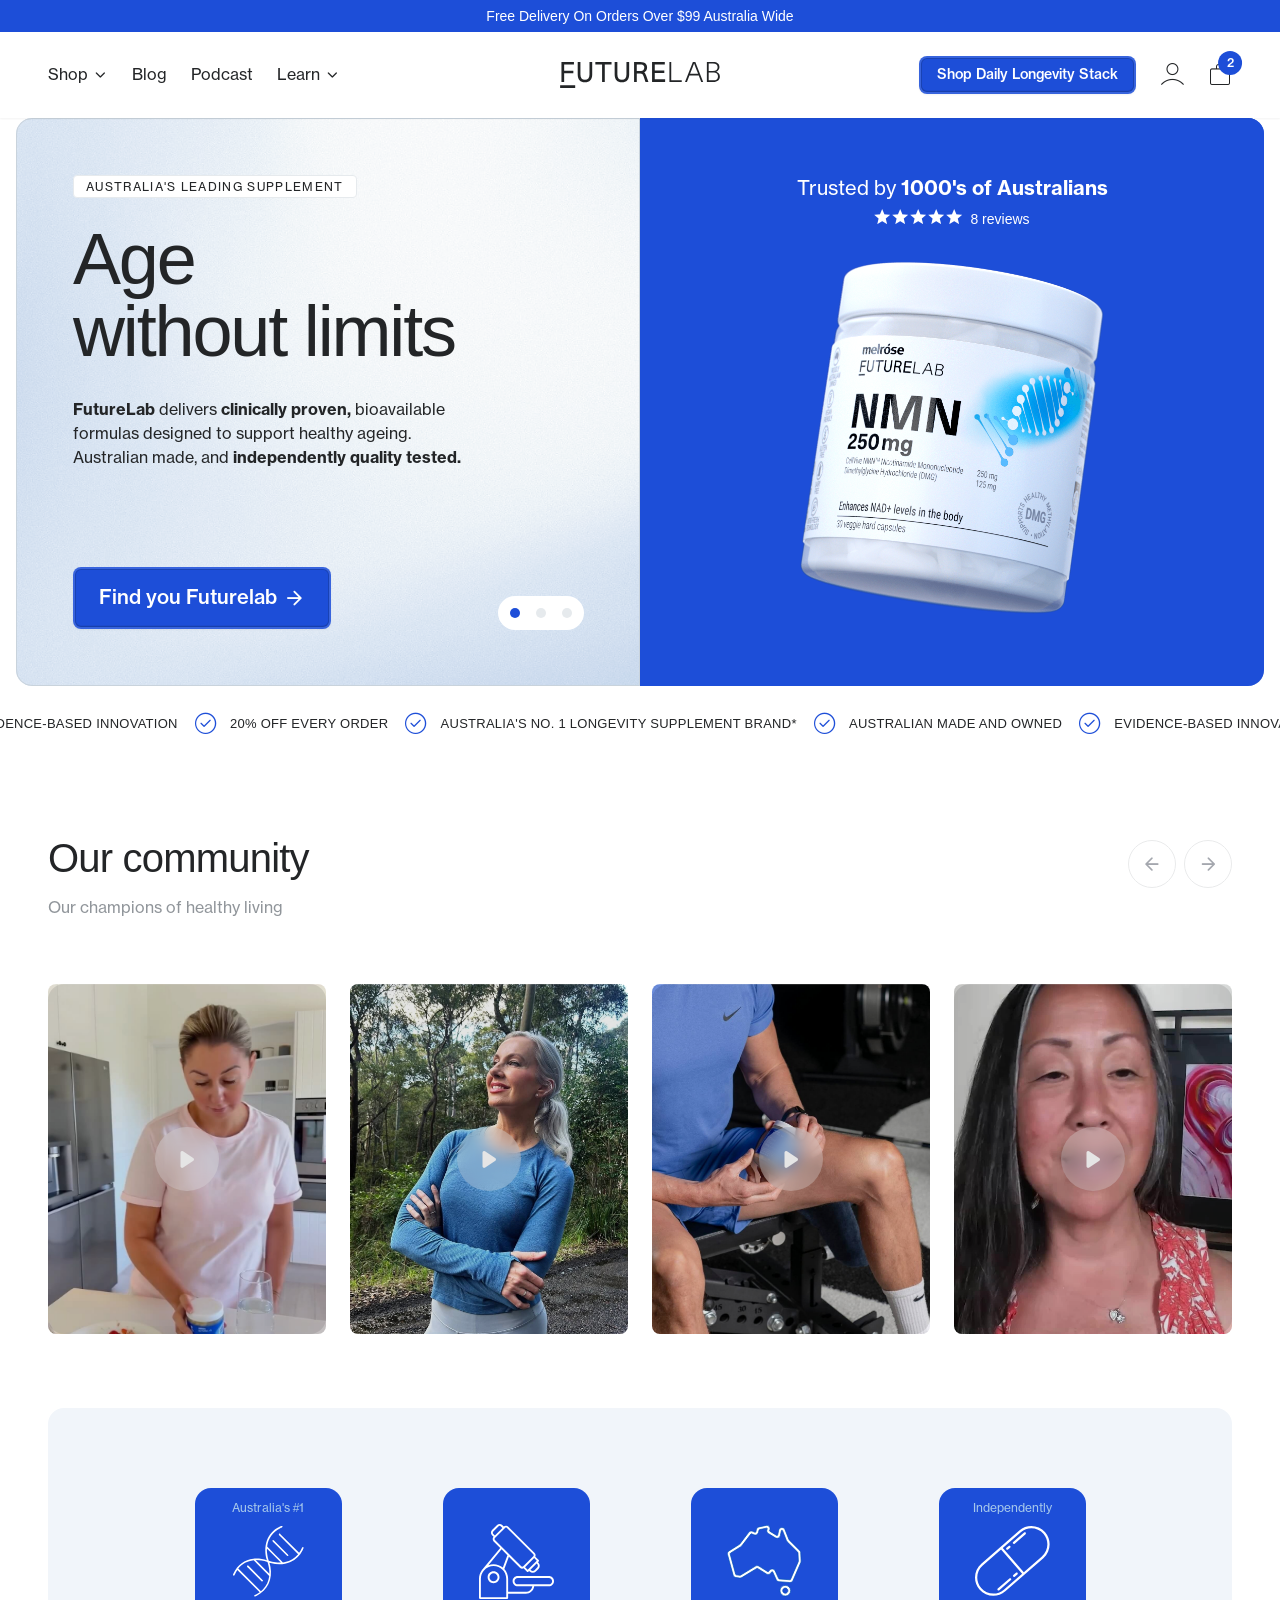
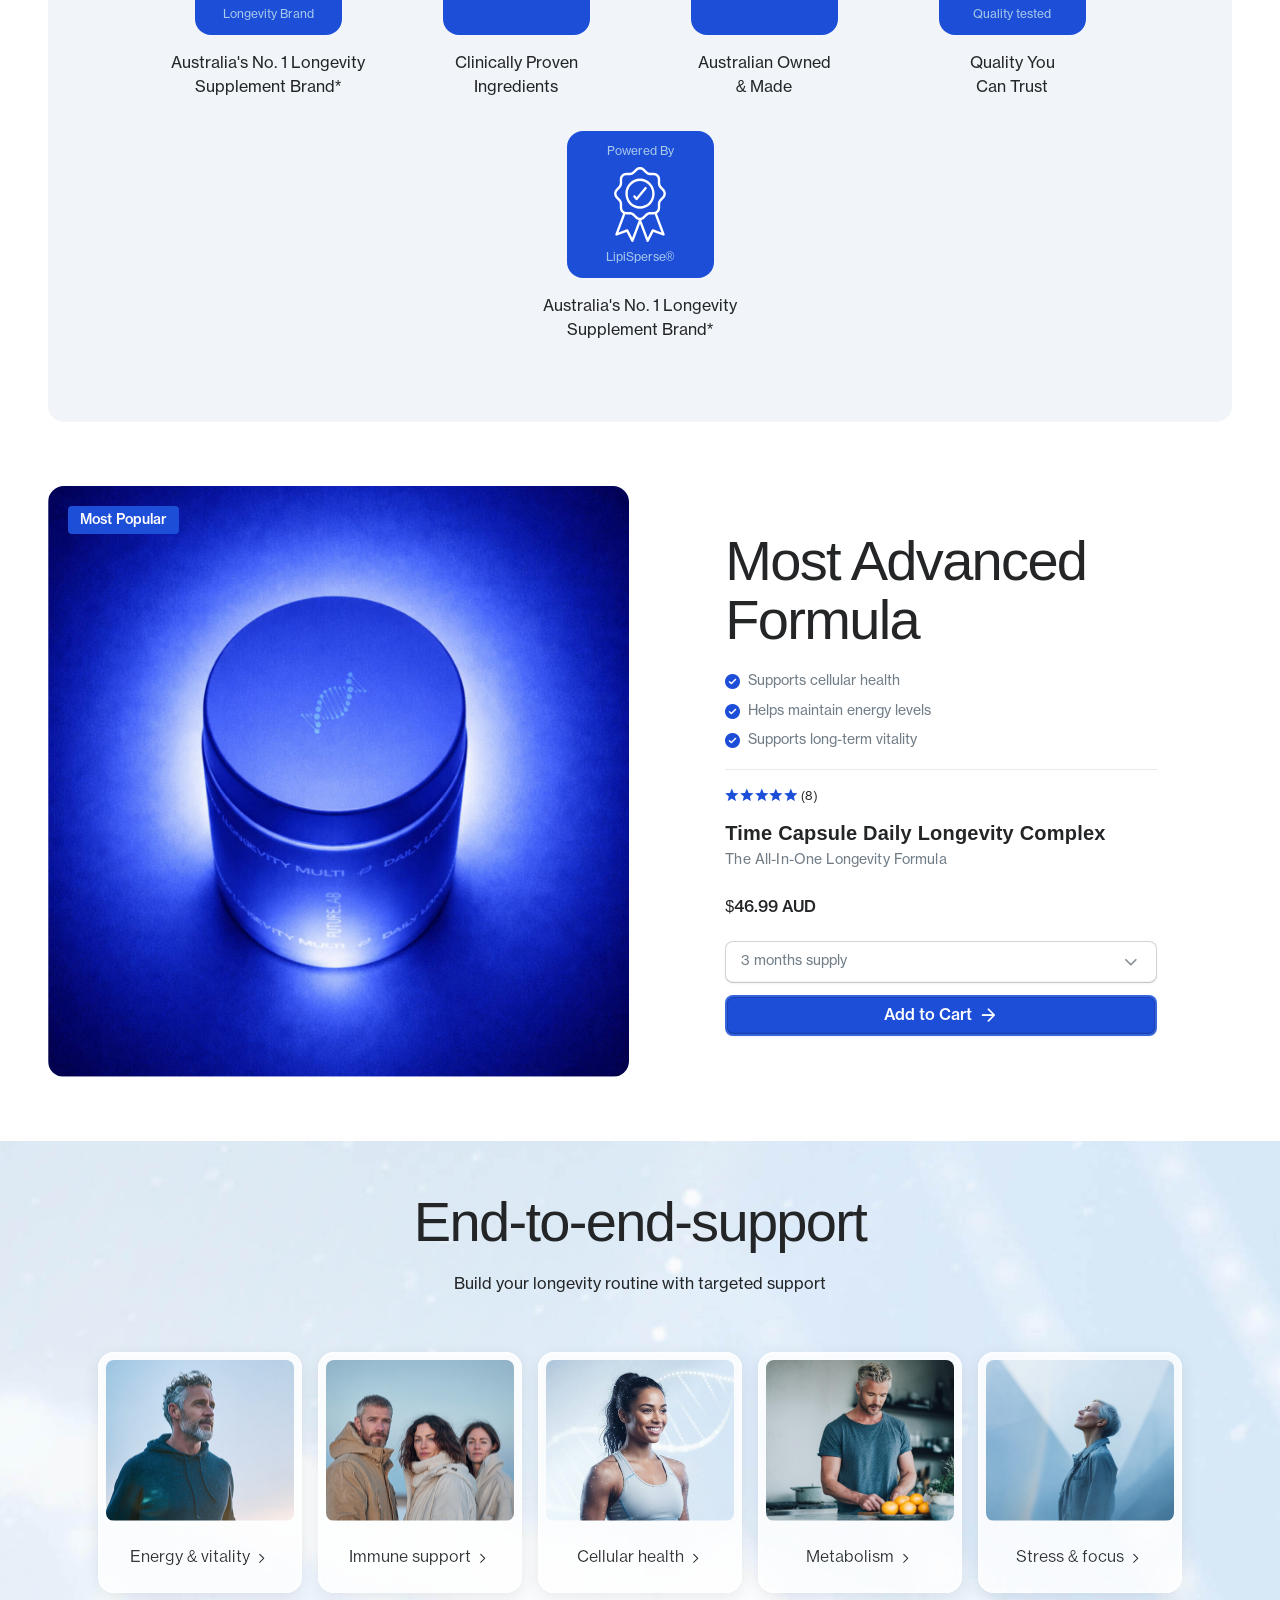
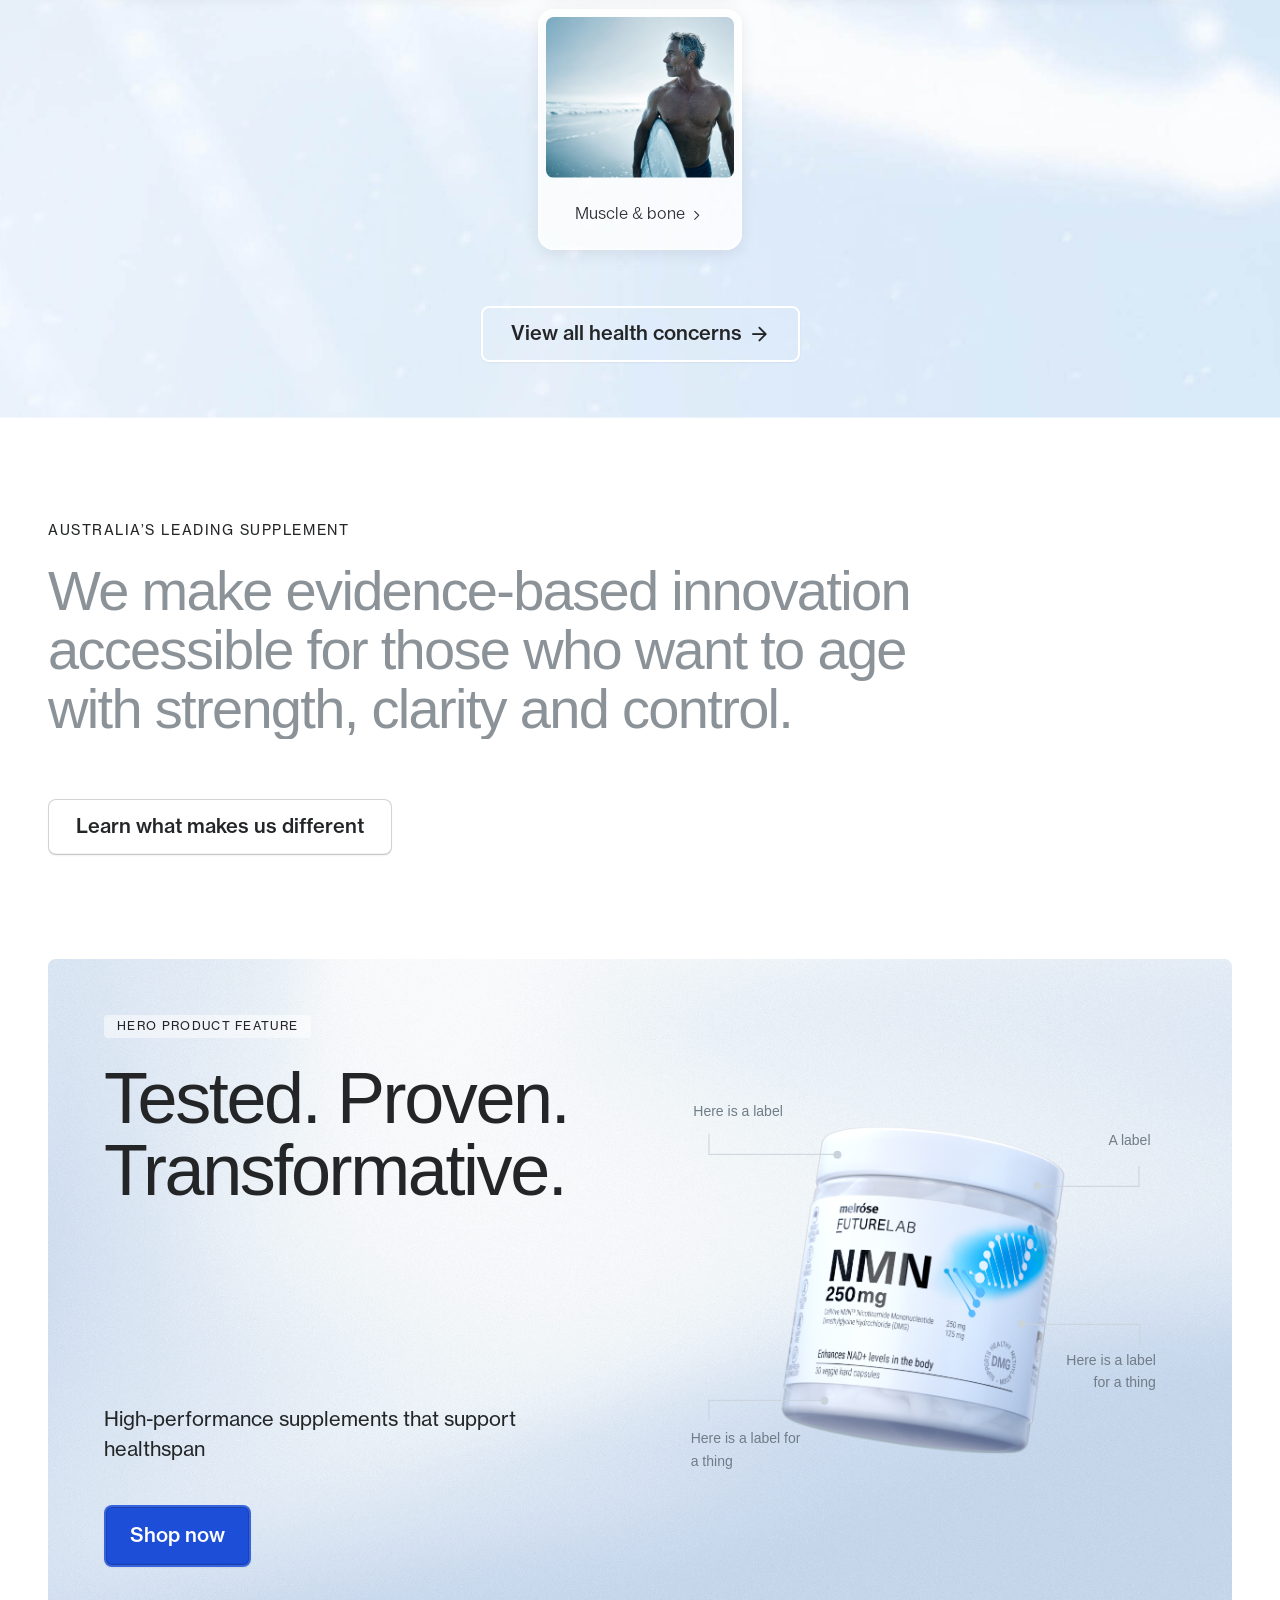
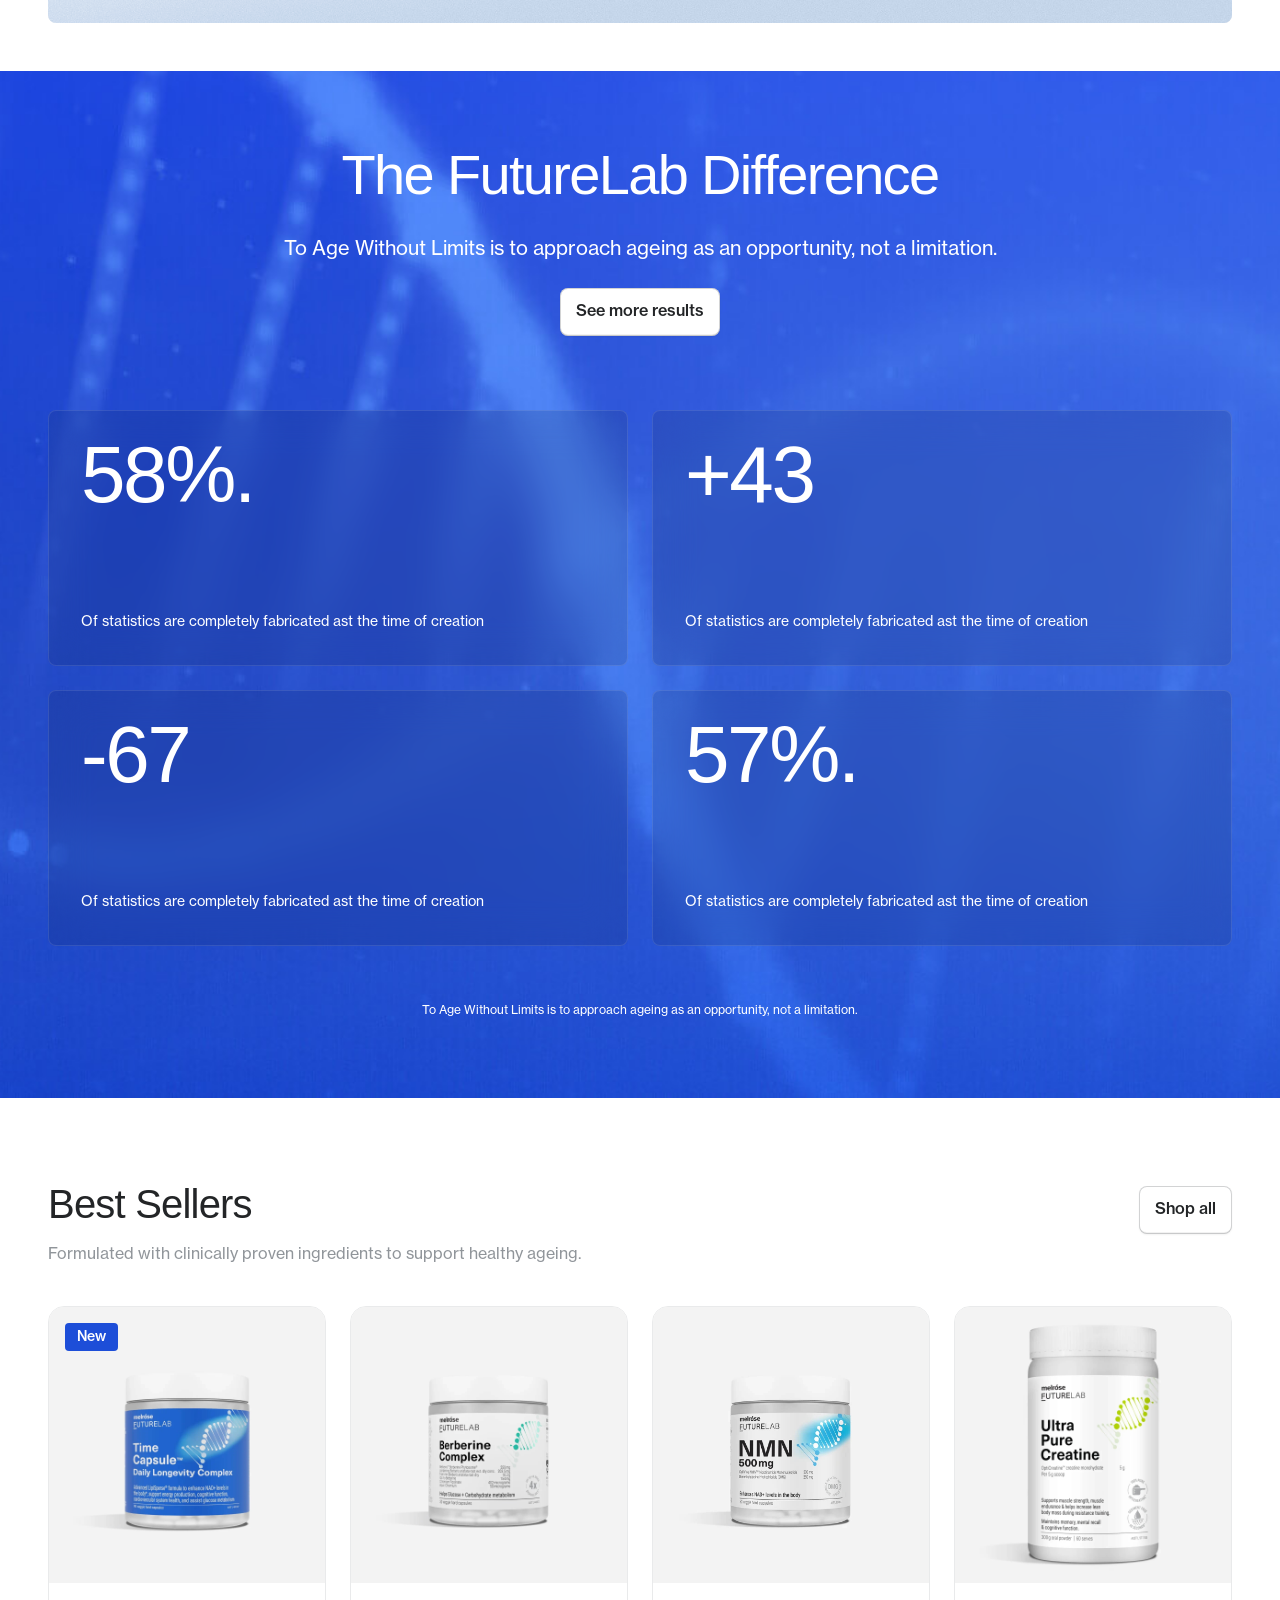
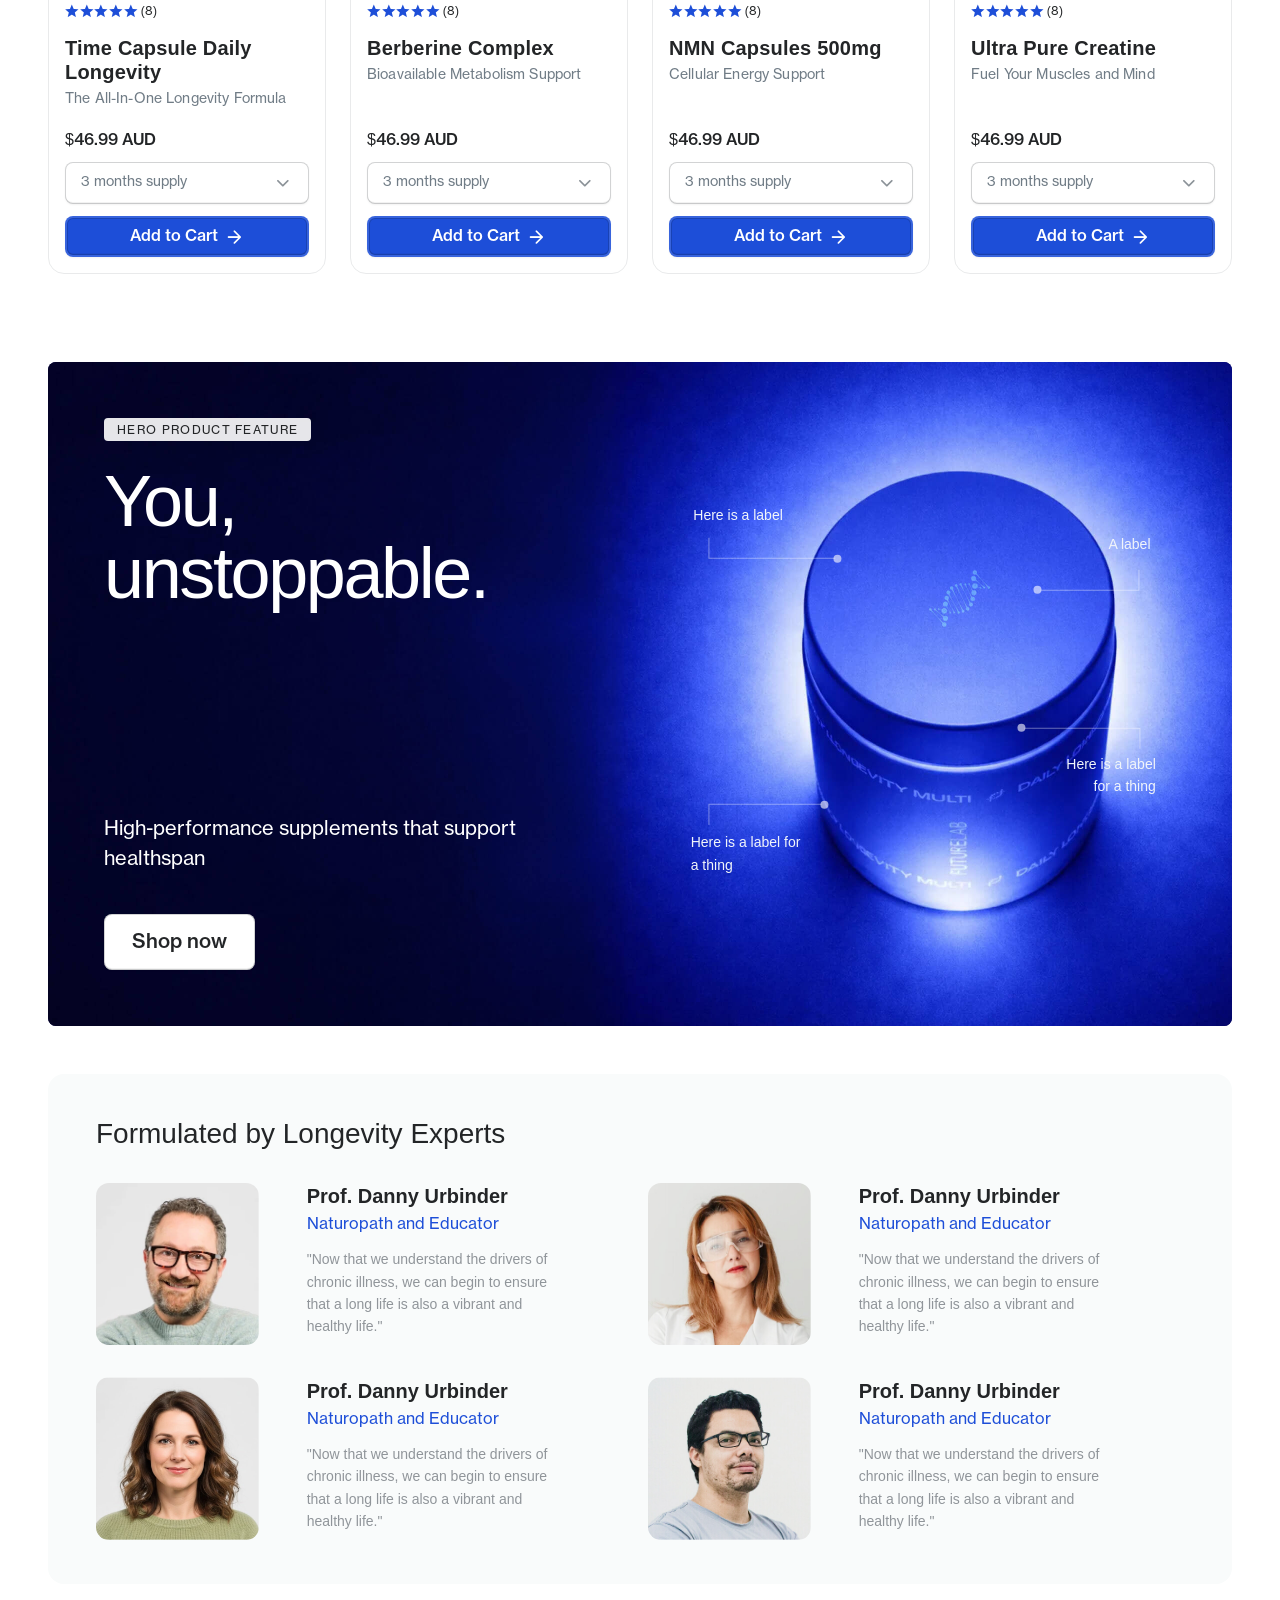
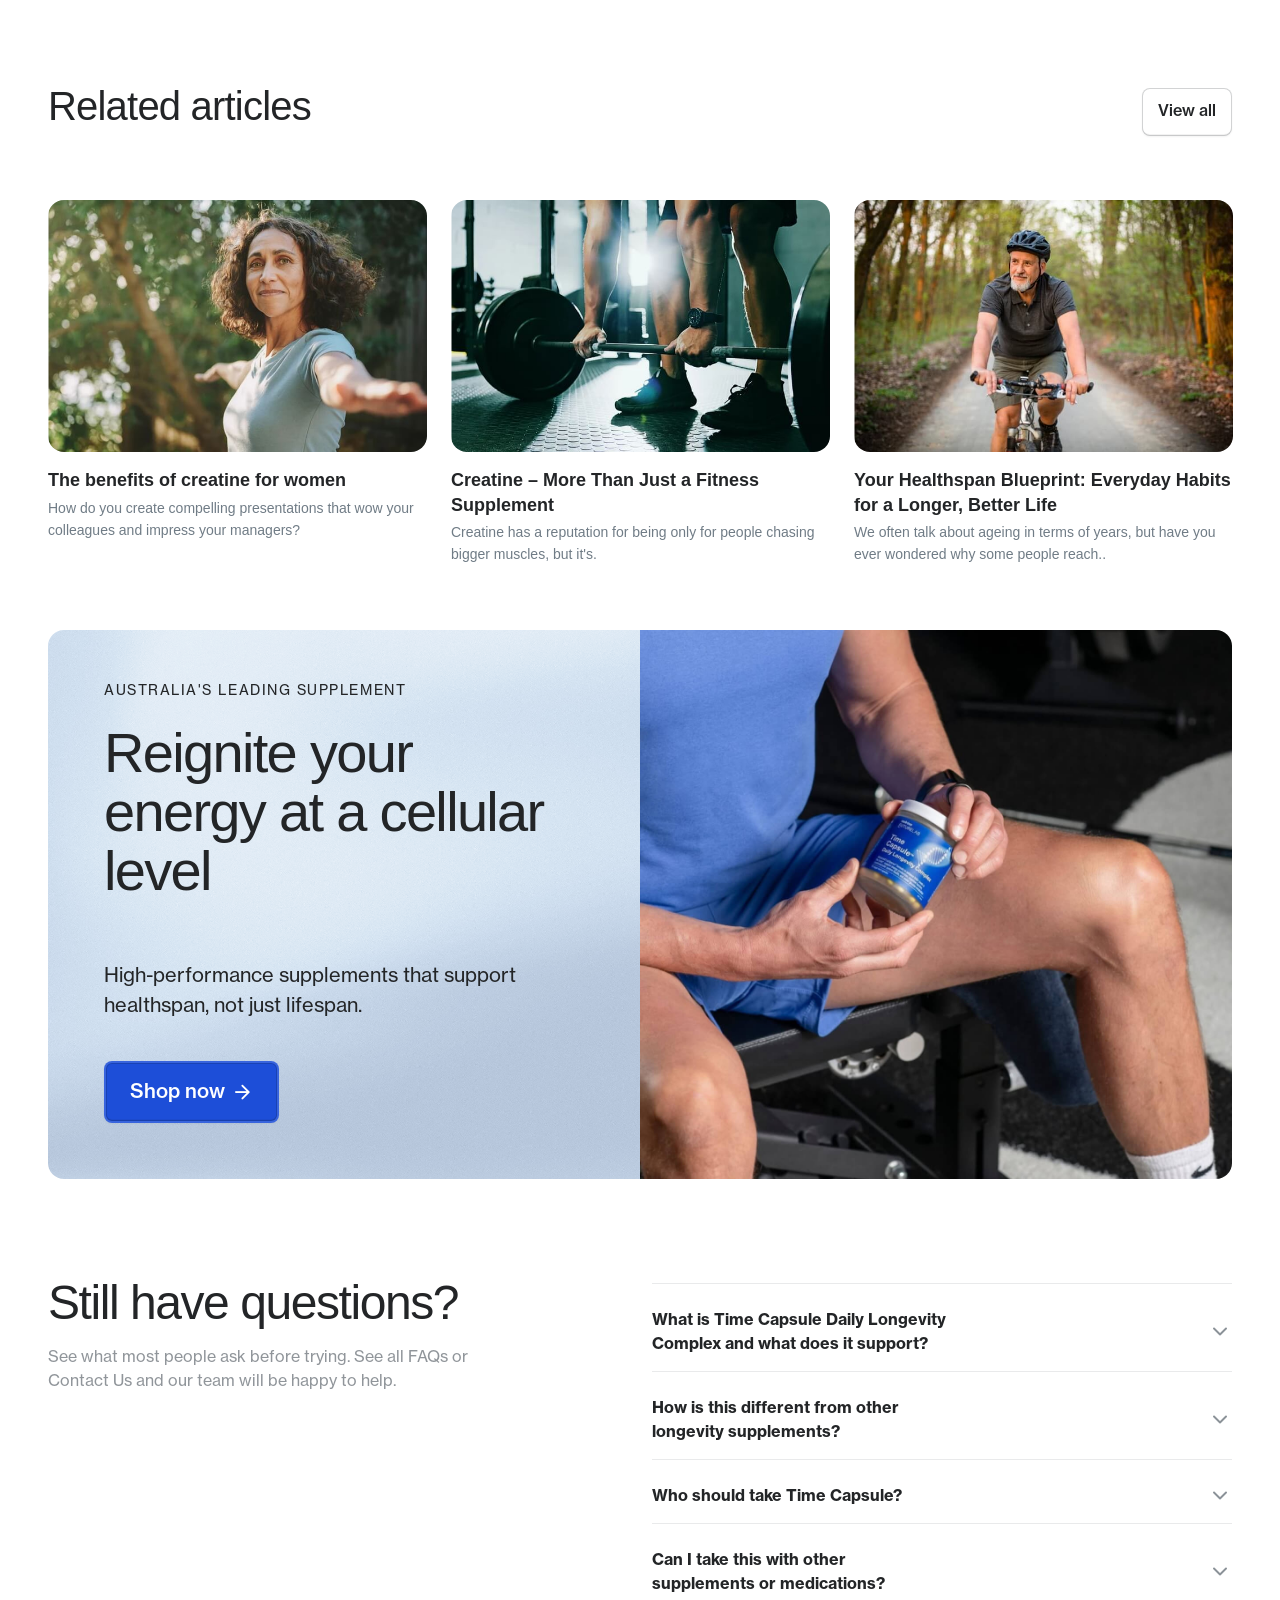
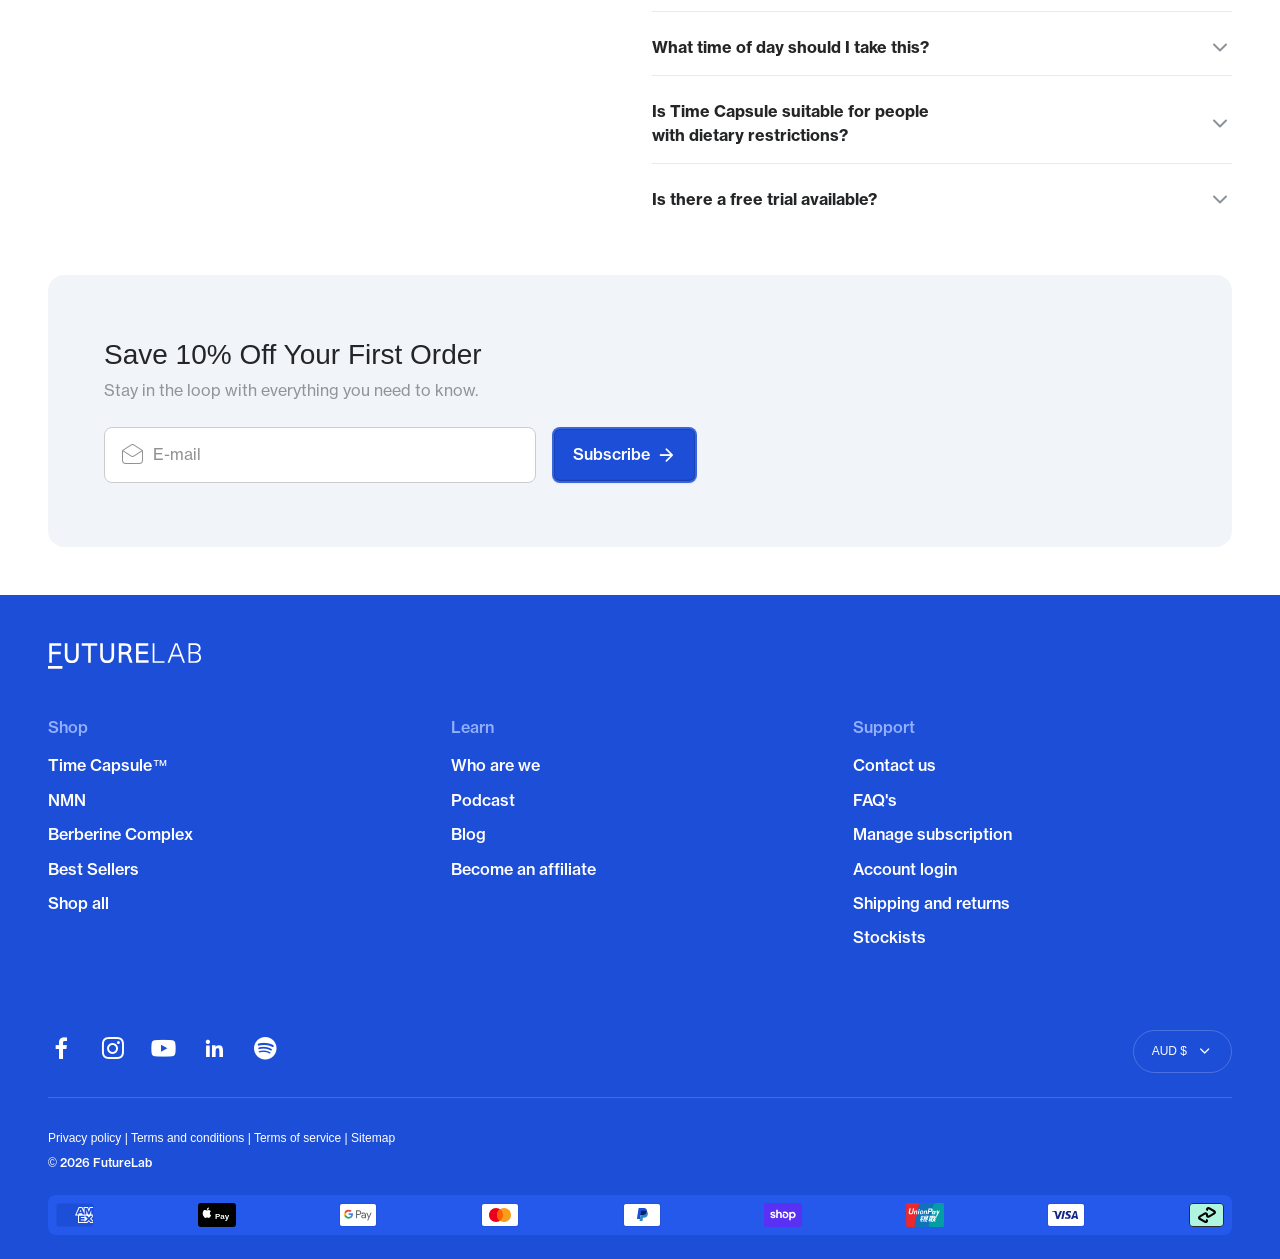
==== index.html @ 023dc756 "feat: initial release — FutureLab static site Co-Authored-By: Claude Opus 4.6 (1M context) <noreply@" ====
<!doctype html>
<html lang="en">
	<head>
		<meta charset="UTF-8" />
		<meta name="viewport" content="width=device-width, initial-scale=1.0" />
		<title>FutureLab — Australia's Leading Longevity Supplements</title>
		<meta name="description"
			content="FutureLab delivers clinically proven, bioavailable formulas designed to support healthy ageing. Australian made, independently quality tested." />
		<link rel="icon" href="./assets/images/favicon.svg" type="image/x-icon" />
		<link rel="preload" href="assets/fonts/neuehaasgrottext-55roman-trial.otf" as="font" type="font/otf" crossorigin />
		<link rel="preload" href="assets/fonts/neuehaasgrottext-65medium-trial.otf" as="font" type="font/otf" crossorigin />
		<link rel="preload" href="assets/fonts/neuehaasgrottext-75bold-trial.otf" as="font" type="font/otf" crossorigin />
		<link rel="preconnect" href="https://fonts.googleapis.com" />
		<link rel="preconnect" href="https://fonts.gstatic.com" crossorigin />
		<link href="https://fonts.googleapis.com/css2?family=BDO+Grotesk:wght@400;600&family=Manrope:wght@700&display=swap"
			rel="stylesheet" />
		<link rel="stylesheet" href="./assets/css/slick.css" />
		<link rel="stylesheet" href="./assets/fonts/icomoon/style.css">
		<link rel="stylesheet" href="./assets/css/style.css" />
	</head>
	<body>
		<a href="#main-content" class="skip-link">Skip to main content</a>

		<!-- ========== PROMO BAR ========== -->
		<div class="promo-bar" role="banner">
			<div class="container">
				<div class="content">
					<div class="carousel" data-time="3000">
						<div class="item">
							<p>Free Delivery On Orders Over $99 Australia Wide</p>
						</div>
						<div class="item">
							<p>Subscribe &amp; Save up to 20%</p>
						</div>
						<div class="item">
							<p>Australia's No.1 Longevity Supplement Brand*</p>
						</div>
						<div class="item">
							<p>Australian Made &amp; Owned. TGA Listed.</p>
						</div>
					</div>
				</div>
			</div>
		</div>

		<!-- ========== HEADER ========== -->
		<header class="header">
			<div class="container">
				<div class="content">
					<div class="header__left">
						<a href="#" class="header__nav-item desktop-only" data-shop-toggle aria-expanded="false">Shop <span
								class="iconfont icon-chevron-down-nav header__nav-icon" aria-hidden="true"></span></a>
						<button class="header__icon header__burger mobile-only" data-shop-toggle aria-label="Open menu"
							aria-expanded="false">
							<span class="burger-line burger-line--top"></span>
							<span class="burger-line burger-line--mid"></span>
							<span class="burger-line burger-line--bot"></span>
						</button>
						<nav class="header__nav desktop-only" aria-label="Main navigation">
							<a href="blogs.html" class="header__nav-item">Blog</a>
							<a href="#" class="header__nav-item">Podcast</a>
							<div class="header__nav-item header__nav-dropdown" data-sub-toggle>Learn <span
									class="iconfont icon-chevron-down-nav header__nav-icon" aria-hidden="true"></span>
								<div class="header__dropdown">
									<a href="#" class="header__dropdown-item">FAQ's</a>
									<a href="contact.html" class="header__dropdown-item">Contact Us</a>
								</div>
							</div>
						</nav>
					</div>
					<a href="/" class="header__logo" aria-label="FutureLab Home">
						<img src="./assets/images/logo-futurelab.svg" alt="FutureLab" />
					</a>
					<div class="header__controls">
						<a href="#" class="btn btn--neon-tide header__cta desktop-only">Shop Daily Longevity Stack</a>
						<a href="#" class="header__icon header__login desktop-only" aria-label="Account">
							<span class="iconfont icon-user" aria-hidden="true"></span>
						</a>
						<a href="#" class="header__icon header__cart" aria-label="Cart">
							<span class="iconfont icon-shopping-bag" aria-hidden="true"></span>
							<div class="header__cart-count">
								<cart-count class="count-bubble">2</cart-count>
							</div>
						</a>
					</div>
				</div>
			</div>
		</header>


		<!-- ========== NAV MENU ========== -->
		<div class="nav-menu" id="nav-menu">
			<div class="nav-menu__mask"></div>
			<div class="nav-menu__body" data-lenis-prevent>
				<div class="nav-menu__panel nav-menu__panel--l1">
					<div class="nav-menu__panel-close desktop-only">
						<button class="nav-menu__close" aria-label="Close menu"><svg width="24" height="24" viewBox="0 0 24 24"
								fill="none">
								<path d="M18 6L6 18M6 6l12 12" stroke="#232527" stroke-width="1.5" stroke-linecap="round"
									stroke-linejoin="round" />
							</svg></button>
					</div>
					<div class="nav-menu__cards">
						<a href="product-detail.html" class="nav-menu__card nav-menu__card--dark bg-navy">
							<div class="nav-menu__card-copy">
								<h3 class="nav-menu__card-title">Daily Longevity Stack</h3>
								<p class="nav-menu__card-desc">The All-In-One Longevity Formula</p>
								<span class="badge badge--tag nav-menu__card-badge">New</span>
							</div>
							<div class="img img--bg">
								<div class="img-box">
									<img src="./assets/images/feature-panel2-bg.jpg" alt="" class="nav-menu__card-img" />
								</div>
							</div>
						</a>
						<a href="#" class="nav-menu__card bg-cloud">
							<div class="nav-menu__card-copy">
								<h3 class="nav-menu__card-title">NMN</h3>
								<p class="nav-menu__card-desc">Cellular Energy Support</p>
							</div>
							<div class="img img--bg">
								<div class="img-box">
									<img src="./assets/images/product-nmn-500.webp" alt="" class="nav-menu__card-img" />
								</div>
							</div>
						</a>
						<a href="#" class="nav-menu__card bg-cloud">
							<div class="nav-menu__card-copy">
								<h3 class="nav-menu__card-title">Time Capsule™</h3>
								<p class="nav-menu__card-desc">The All-In-One Longevity Formula</p>
							</div>
							<div class="img img--bg">
								<div class="img-box">
									<img src="./assets/images/product-time-capsule.webp" alt="" class="nav-menu__card-img" />
								</div>
							</div>
						</a>
						<a href="#" class="nav-menu__card bg-cloud">
							<div class="nav-menu__card-copy">
								<h3 class="nav-menu__card-title">Berberine Complex</h3>
								<p class="nav-menu__card-desc">Bioavailable Metabolism Support</p>
							</div>
							<div class="img img--bg">
								<div class="img-box">
									<img src="./assets/images/product-berberine.webp" alt="" class="nav-menu__card-img" />
								</div>
							</div>
						</a>
					</div>
					<div class="nav-menu__links">
						<a href="products.html" class="nav-menu__link"><span class="nav-menu__link-text">Shop All</span><span
								class="nav-menu__link-arrow"><span class="iconfont icon-arrow-right" aria-hidden="true"></span></span></a>
						<a href="#" class="nav-menu__link"><span class="nav-menu__link-text">Best Sellers</span><span
								class="nav-menu__link-arrow"><span class="iconfont icon-arrow-right" aria-hidden="true"></span></span></a>
						<a href="#" class="nav-menu__link"><span class="nav-menu__link-text">Shop by Health Goal</span><span
								class="nav-menu__link-arrow"><span class="iconfont icon-arrow-right" aria-hidden="true"></span></span></a>
						<a href="#" class="nav-menu__link"><span class="nav-menu__link-text">Shop by Ingredient</span><span
								class="nav-menu__link-arrow"><span class="iconfont icon-arrow-right" aria-hidden="true"></span></span></a>
						<div class="nav-menu__link" data-submenu-toggle>
							<span class="nav-menu__link-text">Learn More</span><span class="nav-menu__link-arrow"><span
									class="iconfont icon-arrow-right" aria-hidden="true"></span></span>
							<div class="nav-menu__panel nav-menu__panel--l2">
								<div class="nav-menu__back">
									<button class="nav-menu__link" data-menu-back aria-label="Back to menu"><span
											class="iconfont icon-arrow-left"></span> Learn
										More</button>
								</div>
								<div class="nav-menu__l2-links">
									<a href="about.html" class="nav-menu__link"><span class="nav-menu__link-text">Who We Are</span></a>
									<a href="blogs.html" class="nav-menu__link"><span class="nav-menu__link-text">Blog</span></a>
									<a href="#" class="nav-menu__link"><span class="nav-menu__link-text">Podcast</span></a>
									<a href="#" class="nav-menu__link"><span class="nav-menu__link-text">FAQ's</span></a>
									<a href="contact.html" class="nav-menu__link"><span class="nav-menu__link-text">Contact Us</span></a>
								</div>
							</div>
						</div>
					</div>
					<div class="nav-menu__footer">
						<a href="#" class="nav-menu__social" aria-label="Facebook"><span class="iconfont icon-social-facebook"
								aria-hidden="true"></span></a>
						<a href="#" class="nav-menu__social" aria-label="Instagram"><span class="iconfont icon-social-instagram"
								aria-hidden="true"></span></a>
						<a href="#" class="nav-menu__social" aria-label="YouTube"><span class="iconfont icon-social-youtube"
								aria-hidden="true"></span></a>
						<a href="#" class="nav-menu__social" aria-label="LinkedIn"><span class="iconfont icon-social-linkedin"
								aria-hidden="true"></span></a>
						<a href="#" class="nav-menu__social" aria-label="Spotify"><span class="iconfont icon-social-spotify"
								aria-hidden="true"></span></a>
						<a href="#" class="nav-menu__signin btn btn--neon-tide mobile-only"><span class="iconfont icon-user"
								aria-hidden="true"></span>Sign In</a>
					</div>
				</div>
			</div>
		</div>

		<main id="main-content">
			<!-- ========== PAGE HEADER ========== -->
			<section class="page-header page-header--hidden">
				<div class="container">
					<div class="content">
						<h1 class="page-header__title">FutureLab — Age without limits</h1>
					</div>
				</div>
			</section>

			<!-- ========== HERO ========== -->
			<section class="block-hero" aria-label="Hero">
				<div class="container">
					<div class="content">
						<div class="img img--bg block-hero__info-bg">
							<div class="img-box">
								<img src="./assets/images/bg-desktop.jpg" alt="" aria-hidden="true" class="desktop-only" />
								<img src="./assets/images/bg-desktop.jpg" alt="" aria-hidden="true" class="mobile-only" />
							</div>
						</div>
						<div class="carousel" data-time="5000">
							<div class="item">
								<div class="block-hero__info">
									<div class="block-hero__info-overlay">
										<div class="block-hero__top">
											<span class="badge badge--overline">Australia's leading supplement</span>
											<div class="block-hero__text-group">
												<h2 class="block-hero__title">Age <br />without limits</h2>
												<p class="block-hero__description"><strong>FutureLab</strong> delivers <strong>clinically
														proven,</strong> bioavailable formulas designed to support healthy ageing. Australian made,
													and <strong>independently quality tested.</strong></p>
											</div>
										</div>
										<div class="block-hero__bottom">
											<a href="#" class="btn btn--neon-tide btn--lg">Find you Futurelab <span
													class="iconfont icon-arrow-right btn__icon--lg" aria-hidden="true"></span></a>
											<div class="block-hero__bullets">
												<div class="block-hero__bullet"><span class="iconfont icon-check-circle"
														aria-hidden="true"></span><span>Save 20% On Every Order</span></div>
												<div class="block-hero__bullet"><span class="iconfont icon-check-circle"
														aria-hidden="true"></span><span>Pause or cancel anytime</span></div>
											</div>
										</div>
									</div>
								</div>
								<div class="block-hero__product">
									<div class="block-hero__product-bg"><video src="./assets/videos/hero-bg.mp4" autoplay muted loop
											playsinline aria-hidden="true"></video></div>
									<div class="block-hero__trust">
										<p class="block-hero__trust-text">Trusted by <strong>1000's of Australians</strong></p>
										<div class="block-hero__rating">
											<div class="block-hero__stars">
												<span class="iconfont icon-star block-hero__star" aria-hidden="true"></span>
												<span class="iconfont icon-star block-hero__star" aria-hidden="true"></span>
												<span class="iconfont icon-star block-hero__star" aria-hidden="true"></span>
												<span class="iconfont icon-star block-hero__star" aria-hidden="true"></span>
												<span class="iconfont icon-star block-hero__star" aria-hidden="true"></span>
											</div>
											<span class="block-hero__rating-text">8 reviews</span>
										</div>
									</div>
									<div class="img block-hero__product-image">
										<div class="img-box">
											<img src="./assets/images/hero-product-nmn.png" alt="FutureLab NMN 250mg supplement"
												loading="eager" />
										</div>
									</div>
								</div>
							</div>
							<div class="item">
								<div class="block-hero__info">
									<div class="block-hero__info-overlay">
										<div class="block-hero__top">
											<span class="badge badge--overline">Australia's leading supplement</span>
											<div class="block-hero__text-group">
												<h2 class="block-hero__title">Age <br />without limits</h2>
												<p class="block-hero__description"><strong>FutureLab</strong> delivers <strong>clinically
														proven,</strong> bioavailable formulas designed to support healthy ageing. Australian made,
													and <strong>independently quality tested.</strong></p>
											</div>
										</div>
										<div class="block-hero__bottom">
											<a href="#" class="btn btn--neon-tide btn--lg">Find you Futurelab <span
													class="iconfont icon-arrow-right btn__icon--lg" aria-hidden="true"></span></a>
											<div class="block-hero__bullets">
												<div class="block-hero__bullet"><span class="iconfont icon-check-circle"
														aria-hidden="true"></span><span>Save 20% On Every Order</span></div>
												<div class="block-hero__bullet"><span class="iconfont icon-check-circle"
														aria-hidden="true"></span><span>Pause or cancel anytime</span></div>
											</div>
										</div>
									</div>
								</div>
								<div class="block-hero__product">
									<div class="block-hero__product-bg"><video src="./assets/videos/hero-bg.mp4" autoplay muted loop
											playsinline aria-hidden="true"></video></div>
									<div class="block-hero__trust">
										<p class="block-hero__trust-text">Trusted by <strong>1000's of Australians</strong></p>
										<div class="block-hero__rating">
											<div class="block-hero__stars">
												<span class="iconfont icon-star block-hero__star" aria-hidden="true"></span>
												<span class="iconfont icon-star block-hero__star" aria-hidden="true"></span>
												<span class="iconfont icon-star block-hero__star" aria-hidden="true"></span>
												<span class="iconfont icon-star block-hero__star" aria-hidden="true"></span>
												<span class="iconfont icon-star block-hero__star" aria-hidden="true"></span>
											</div>
											<span class="block-hero__rating-text">8 reviews</span>
										</div>
									</div>
									<div class="img block-hero__product-image">
										<div class="img-box">
											<img src="./assets/images/hero-product-nmn.png" alt="FutureLab NMN 250mg supplement"
												loading="eager" />
										</div>
									</div>
								</div>
							</div>
							<div class="item">
								<div class="block-hero__info">
									<div class="block-hero__info-overlay">
										<div class="block-hero__top">
											<span class="badge badge--overline">Australia's leading supplement</span>
											<div class="block-hero__text-group">
												<h2 class="block-hero__title">Age <br />without limits</h2>
												<p class="block-hero__description"><strong>FutureLab</strong> delivers <strong>clinically
														proven,</strong> bioavailable formulas designed to support healthy ageing. Australian made,
													and <strong>independently quality tested.</strong></p>
											</div>
										</div>
										<div class="block-hero__bottom">
											<a href="#" class="btn btn--neon-tide btn--lg">Find you Futurelab <span
													class="iconfont icon-arrow-right btn__icon--lg" aria-hidden="true"></span></a>
											<div class="block-hero__bullets">
												<div class="block-hero__bullet"><span class="iconfont icon-check-circle"
														aria-hidden="true"></span><span>Save 20% On Every Order</span></div>
												<div class="block-hero__bullet"><span class="iconfont icon-check-circle"
														aria-hidden="true"></span><span>Pause or cancel anytime</span></div>
											</div>
										</div>
									</div>
								</div>
								<div class="block-hero__product">
									<div class="block-hero__product-bg"><video src="./assets/videos/hero-bg.mp4" autoplay muted loop
											playsinline aria-hidden="true"></video></div>
									<div class="block-hero__trust">
										<p class="block-hero__trust-text">Trusted by <strong>1000's of Australians</strong></p>
										<div class="block-hero__rating">
											<div class="block-hero__stars">
												<span class="iconfont icon-star block-hero__star" aria-hidden="true"></span>
												<span class="iconfont icon-star block-hero__star" aria-hidden="true"></span>
												<span class="iconfont icon-star block-hero__star" aria-hidden="true"></span>
												<span class="iconfont icon-star block-hero__star" aria-hidden="true"></span>
												<span class="iconfont icon-star block-hero__star" aria-hidden="true"></span>
											</div>
											<span class="block-hero__rating-text">8 reviews</span>
										</div>
									</div>
									<div class="img block-hero__product-image">
										<div class="img-box">
											<img src="./assets/images/hero-product-nmn.png" alt="FutureLab NMN 250mg supplement"
												loading="eager" />
										</div>
									</div>
								</div>
							</div>
						</div>
						<div class="block-hero__dots"></div>
					</div>
				</div>
			</section>

			<!-- ========== USP TICKER ========== -->
			<div class="block-usp-ticker marquee3k" data-speed="0.5" aria-label="Brand benefits ticker">
				<div class="block-usp-ticker__items">
					<span class="block-usp-ticker__item"><span class="iconfont icon-check-circle-skinny" aria-hidden="true"></span>
						evidence-based innovation</span>
					<span class="block-usp-ticker__item"><span class="iconfont icon-check-circle-skinny" aria-hidden="true"></span> 20% off
						every order</span>
					<span class="block-usp-ticker__item"><span class="iconfont icon-check-circle-skinny" aria-hidden="true"></span>
						Australia's No. 1 Longevity Supplement Brand*</span>
					<span class="block-usp-ticker__item"><span class="iconfont icon-check-circle-skinny" aria-hidden="true"></span>
						Australian made and owned</span>
					<span class="block-usp-ticker__item"><span class="iconfont icon-check-circle-skinny" aria-hidden="true"></span>
						evidence-based innovation</span>
					<span class="block-usp-ticker__item"><span class="iconfont icon-check-circle-skinny" aria-hidden="true"></span> 20% off
						every order</span>
					<span class="block-usp-ticker__item"><span class="iconfont icon-check-circle-skinny" aria-hidden="true"></span>
						Australia's No. 1 Longevity Supplement Brand*</span>
					<span class="block-usp-ticker__item"><span class="iconfont icon-check-circle-skinny" aria-hidden="true"></span>
						Australian made and owned</span>
				</div>
			</div>

			<!-- ========== COMMUNITY VIDEOS ========== -->
			<section class="block-community section--has-bg" aria-label="Community">
				<div class="container">
					<div class="content">
						<div class="title-block wowo fadeInUp">
							<div class="title-block__text">
								<h2 class="title-block__title">Our community</h2>
								<p class="title-block__subtitle">Our champions of healthy living</p>
							</div>
							<div class="carousel__arrows">
								<button class="slick-arrow-prev" aria-label="Previous"><span class="iconfont icon-arrow-left"
										aria-hidden="true"></span></button>
								<button class="slick-arrow-next" aria-label="Next"><span class="iconfont icon-arrow-right"
										aria-hidden="true"></span></button>
							</div>
						</div>
						<div class="carousel wowo fadeInUp" data-time="5000">
							<div class="item video-thumb">
								<div class="video-thumb__thumbnail" data-video="./assets/videos/hero-bg.mp4">
									<div class="img video-thumb__image">
										<div class="img-box">
											<img src="./assets/images/community-video-1.jpg" alt="Community member preparing supplements"
												loading="lazy" />
										</div>
									</div>
									<button class="video-thumb__play" aria-label="Play video">
										<span class="iconfont icon-play" aria-hidden="true"></span>
									</button>
								</div>
							</div>
							<div class="item video-thumb">
								<div class="video-thumb__thumbnail" data-video="./assets/videos/hero-bg.mp4">
									<div class="img video-thumb__image">
										<div class="img-box">
											<img src="./assets/images/community-video-2.jpg" alt="Community member outdoors" loading="lazy" />
										</div>
									</div>
									<button class="video-thumb__play" aria-label="Play video">
										<span class="iconfont icon-play" aria-hidden="true"></span>
									</button>
								</div>
							</div>
							<div class="item video-thumb">
								<div class="video-thumb__thumbnail" data-video="./assets/videos/hero-bg.mp4">
									<div class="img video-thumb__image">
										<div class="img-box">
											<img src="./assets/images/community-video-3.jpg" alt="Community member exercising"
												loading="lazy" />
										</div>
									</div>
									<button class="video-thumb__play" aria-label="Play video">
										<span class="iconfont icon-play" aria-hidden="true"></span>
									</button>
								</div>
							</div>
							<div class="item video-thumb">
								<div class="video-thumb__thumbnail" data-video="./assets/videos/hero-bg.mp4">
									<div class="img video-thumb__image">
										<div class="img-box">
											<img src="./assets/images/community-video-4.jpg" alt="Community member sharing experience"
												loading="lazy" />
										</div>
									</div>
									<button class="video-thumb__play" aria-label="Play video">
										<span class="iconfont icon-play" aria-hidden="true"></span>
									</button>
								</div>
							</div>
							<div class="item video-thumb">
								<div class="video-thumb__thumbnail" data-video="./assets/videos/hero-bg.mp4">
									<div class="img video-thumb__image">
										<div class="img-box">
											<img src="./assets/images/community-video-1.jpg" alt="Community member preparing supplements"
												loading="lazy" />
										</div>
									</div>
									<button class="video-thumb__play" aria-label="Play video">
										<span class="iconfont icon-play" aria-hidden="true"></span>
									</button>
								</div>
							</div>
							<div class="item video-thumb">
								<div class="video-thumb__thumbnail" data-video="./assets/videos/hero-bg.mp4">
									<div class="img video-thumb__image">
										<div class="img-box">
											<img src="./assets/images/community-video-2.jpg" alt="Community member outdoors" loading="lazy" />
										</div>
									</div>
									<button class="video-thumb__play" aria-label="Play video">
										<span class="iconfont icon-play" aria-hidden="true"></span>
									</button>
								</div>
							</div>
							<div class="item video-thumb">
								<div class="video-thumb__thumbnail" data-video="./assets/videos/hero-bg.mp4">
									<div class="img video-thumb__image">
										<div class="img-box">
											<img src="./assets/images/community-video-3.jpg" alt="Community member exercising"
												loading="lazy" />
										</div>
									</div>
									<button class="video-thumb__play" aria-label="Play video">
										<span class="iconfont icon-play" aria-hidden="true"></span>
									</button>
								</div>
							</div>
							<div class="item video-thumb">
								<div class="video-thumb__thumbnail" data-video="./assets/videos/hero-bg.mp4">
									<div class="img video-thumb__image">
										<div class="img-box">
											<img src="./assets/images/community-video-4.jpg" alt="Community member sharing experience"
												loading="lazy" />
										</div>
									</div>
									<button class="video-thumb__play" aria-label="Play video">
										<span class="iconfont icon-play" aria-hidden="true"></span>
									</button>
								</div>
							</div>
						</div>
					</div>
				</div>
			</section>

			<!-- ========== USPs ========== -->
			<section class="block-usps section--has-bg" aria-label="Brand benefits">
				<div class="container">
					<div class="content bg-cloud">
						<h2 class="block-usps__title">The FutureLab Difference</h2>
						<div class="block-usps__item wowo fadeIn">
							<div class="block-usps__icon">
								<span class="block-usps__icon-label-top">Australia's #1</span>
								<img src="./assets/images/icons/usp-dna-helix.svg" alt="" />
								<span class="block-usps__icon-label-bottom">Longevity Brand</span>
							</div>
							<p class="block-usps__label">Australia's No. 1 Longevity Supplement Brand*</p>
						</div>
						<div class="block-usps__item wowo fadeIn delay-in-1">
							<div class="block-usps__icon">
								<img src="./assets/images/icons/usp-clinically-proven.svg" alt="" />
							</div>
							<p class="block-usps__label">Clinically Proven <br />Ingredients</p>
						</div>
						<div class="block-usps__item wowo fadeIn delay-in-2">
							<div class="block-usps__icon">
								<img src="./assets/images/icons/usp-australia-map.svg" alt="" />
							</div>
							<p class="block-usps__label">Australian Owned <br />&amp; Made</p>
						</div>
						<div class="block-usps__item wowo fadeIn delay-in-3">
							<div class="block-usps__icon">
								<span class="block-usps__icon-label-top">Independently</span>
								<img src="./assets/images/icons/usp-capsule.svg" alt="" />
								<span class="block-usps__icon-label-bottom">Quality tested</span>
							</div>
							<p class="block-usps__label">Quality You <br />Can Trust</p>
						</div>
						<div class="block-usps__item wowo fadeIn delay-in-4">
							<div class="block-usps__icon">
								<span class="block-usps__icon-label-top">Powered By</span>
								<img src="./assets/images/icons/usp-lipisperse.svg" alt="" />
								<span class="block-usps__icon-label-bottom">LipiSperse&reg;</span>
							</div>
							<p class="block-usps__label">Australia's No. 1 Longevity Supplement Brand*</p>
						</div>
					</div>
				</div>
			</section>

			<!-- ========== PRODUCT HERO ========== -->
			<section class="block-product-hero section--has-bg" aria-label="Most Advanced Formula">
				<div class="container">
					<div class="content">
						<div class="card--product">
							<div class="img card__image wowo fadeIn">
								<div class="img-box"><img src="./assets/images/feature-daily-top.jpg"
										alt="Time Capsule Daily Longevity Complex" loading="lazy" /></div>
								<span class="badge badge--tag card__badge">Most Popular</span>
							</div>
							<div class="card__text wowo fadeInUp">
								<div class="card__info">
									<h2 class="card__heading">Most Advanced <br />Formula</h2>
									<div class="card__benefits">
										<div class="card__benefit">
											<span class="iconfont icon-check-circle card__benefit-icon" aria-hidden="true"></span>
											<span class="card__benefit-text">Supports cellular health</span>
										</div>
										<div class="card__benefit">
											<span class="iconfont icon-check-circle card__benefit-icon" aria-hidden="true"></span>
											<span class="card__benefit-text">Helps maintain energy levels</span>
										</div>
										<div class="card__benefit">
											<span class="iconfont icon-check-circle card__benefit-icon" aria-hidden="true"></span>
											<span class="card__benefit-text">Supports long-term vitality</span>
										</div>
									</div>
								</div>
								<div class="card__content">
									<div class="card__rating">
										<div class="card__stars"><span class="iconfont icon-star" aria-hidden="true"></span><span class="iconfont icon-star"
												aria-hidden="true"></span><span class="iconfont icon-star" aria-hidden="true"></span><span
												class="iconfont icon-star" aria-hidden="true"></span><span class="iconfont icon-star" aria-hidden="true"></span>
										</div>
										<span class="card__count">(8)</span>
									</div>
									<h3 class="card__name">Time Capsule Daily Longevity Complex</h3>
									<p class="card__subtitle">The All-In-One Longevity Formula</p>
									<p class="card__price">$46.99 AUD</p>
								</div>
								<div class="card__actions">
									<div class="card__select"><span>3 months supply</span><span class="iconfont icon-chevron-down"
											aria-hidden="true"></span></div>
									<a href="#" class="btn btn--neon-tide btn--sm card__cart">Add to Cart <span class="iconfont icon-arrow-right"
											aria-hidden="true"></span></a>
								</div>
							</div>
						</div>
					</div>
				</div>
			</section>

			<!-- ========== HEALTH CONCERNS ========== -->
			<section class="block-health-concerns section--has-bg" aria-label="Health concerns">
				<div class="img img--bg block-health-concerns__bg">
					<div class="img-box">
						<img src="./assets/images/health-bg-gradient.jpg" alt="" aria-hidden="true" />
					</div>
				</div>
				<div class="container">
					<div class="content">
						<div class="intro-text wowo fadeInUp">
							<h2>End-to-end-support</h2>
							<p>Build your longevity routine with targeted support</p>
						</div>
						<div class="block-health-concerns__grid">
							<div class="card--health wowo fadeIn">
								<div class="img card__image">
									<div class="img-box">
										<img src="./assets/images/health-energy-v2.jpg" alt="Energy &amp; vitality" loading="lazy" />
									</div>
								</div>
								<div class="card__label">
									Energy &amp; vitality
									<span class="iconfont icon-chevron-right card__arrow" aria-hidden="true"></span>
								</div>
							</div>
							<div class="card--health wowo fadeIn delay-in-1">
								<div class="img card__image">
									<div class="img-box">
										<img src="./assets/images/health-immune-v2.jpg" alt="Immune support" loading="lazy" />
									</div>
								</div>
								<div class="card__label">
									Immune support
									<span class="iconfont icon-chevron-right card__arrow" aria-hidden="true"></span>
								</div>
							</div>
							<div class="card--health wowo fadeIn delay-in-2">
								<div class="img card__image">
									<div class="img-box">
										<img src="./assets/images/health-cellular-v2.jpg" alt="Cellular health" loading="lazy" />
									</div>
								</div>
								<div class="card__label">
									Cellular health
									<span class="iconfont icon-chevron-right card__arrow" aria-hidden="true"></span>
								</div>
							</div>
							<div class="card--health wowo fadeIn delay-in-3">
								<div class="img card__image">
									<div class="img-box">
										<img src="./assets/images/health-metabolism-v2.jpg" alt="Metabolism" loading="lazy" />
									</div>
								</div>
								<div class="card__label">
									Metabolism
									<span class="iconfont icon-chevron-right card__arrow" aria-hidden="true"></span>
								</div>
							</div>
							<div class="card--health wowo fadeIn delay-in-4">
								<div class="img card__image">
									<div class="img-box">
										<img src="./assets/images/health-stress-v2.jpg" alt="Stress &amp; focus" loading="lazy" />
									</div>
								</div>
								<div class="card__label">
									Stress &amp; focus
									<span class="iconfont icon-chevron-right card__arrow" aria-hidden="true"></span>
								</div>
							</div>
							<div class="card--health wowo fadeIn delay-in-5">
								<div class="img card__image">
									<div class="img-box">
										<img src="./assets/images/health-muscle-v2.jpg" alt="Muscle &amp; bone" loading="lazy" />
									</div>
								</div>
								<div class="card__label">
									Muscle &amp; bone
									<span class="iconfont icon-chevron-right card__arrow" aria-hidden="true"></span>
								</div>
							</div>
						</div>
						<div class="block-health-concerns__cta wowo fadeInUp">
							<a href="#" class="btn btn--glass btn--md">
								View all health concerns
								<span class="iconfont icon-arrow-right btn__icon--lg" aria-hidden="true"></span>
							</a>
						</div>
					</div>
				</div>
			</section>

			<!-- ========== BIG STATEMENT ========== -->
			<section class="block-statement section--has-bg">
				<div class="container">
					<div class="content">
						<div class="block-statement__content wowo fadeInUp">
							<p class="block-statement__overline">Australia’s leading supplement</p>
							<p class="block-statement__text">We make evidence-based innovation accessible for those who want to age
								with strength, clarity and control.</p>
							<a href="#" class="btn btn--white btn--md">Learn what makes us different</a>
						</div>
					</div>
				</div>
			</section>

			<!-- ========== FEATURE PANEL ========== -->
			<section class="block-feature-panel block-feature-panel--light"
				aria-label="Feature: Tested Proven Transformative">
				<div class="container">
					<div class="content wowo fadeInUp">
						<div class="img img--bg block-feature-panel__hero-bg">
							<div class="img-box"><img src="./assets/images/bg-desktop.jpg" alt="" aria-hidden="true" /></div>
						</div>
						<div class="block-feature-panel__hero-inner">
							<div class="block-feature-panel__hero-content">
								<div class="block-feature-panel__hero-top">
									<span class="badge badge--overline block-feature-panel__badge">Hero product feature</span>
									<h2 class="block-feature-panel__hero-title">Tested. Proven. <br />Transformative.</h2>
								</div>
								<div class="block-feature-panel__hero-bottom">
									<p class="block-feature-panel__hero-text">High-performance supplements that support healthspan</p>
									<a href="#" class="btn btn--neon-tide btn--lg">Shop now</a>
								</div>
							</div>
							<div class="block-feature-panel__hero-product">
								<div class="img block-feature-panel__hero-product-img">
									<div class="img-box"><img src="./assets/images/feature-nmn-product.png" alt="FutureLab NMN 250mg"
											loading="lazy" /></div>
								</div>
								<div class="block-feature-panel__annotations" aria-hidden="true">
									<div class="block-feature-panel__annotation block-feature-panel__annotation--top">
										<span class="block-feature-panel__annotation-text">Here is a label</span>
										<span class="block-feature-panel__annotation-line"></span>
										<span class="block-feature-panel__annotation-dot"></span>
									</div>
									<div class="block-feature-panel__annotation block-feature-panel__annotation--right">
										<span class="block-feature-panel__annotation-text">A label</span>
										<span class="block-feature-panel__annotation-line"></span>
										<span class="block-feature-panel__annotation-dot"></span>
									</div>
									<div class="block-feature-panel__annotation block-feature-panel__annotation--bottom-left">
										<span class="block-feature-panel__annotation-text">Here is a label for a thing</span>
										<span class="block-feature-panel__annotation-line"></span>
										<span class="block-feature-panel__annotation-dot"></span>
									</div>
									<div class="block-feature-panel__annotation block-feature-panel__annotation--bottom-right">
										<span class="block-feature-panel__annotation-text">Here is a label for a thing</span>
										<span class="block-feature-panel__annotation-line"></span>
										<span class="block-feature-panel__annotation-dot"></span>
									</div>
								</div>
							</div>
						</div>
					</div>
				</div>
			</section>

			<!-- ========== STATS ========== -->
			<section class="block-stats section--has-bg" aria-label="The FutureLab Difference">
				<div class="img img--bg">
					<div class="img-box">
						<img src="./assets/images/stats-bg-texture.jpg" alt="" aria-hidden="true" />
					</div>
				</div>
				<div class="container">
					<div class="content">
						<div class="intro-text wowo fadeInUp">
							<h2>The FutureLab Difference</h2>
							<p>To Age Without Limits is to approach ageing as an opportunity, not a limitation.</p>
							<a href="#" class="btn btn--white desktop-only">See more results</a>
						</div>
						<div class="block-stats__grid">
							<div class="block-stats__card">
								<div class="block-stats__card-number">
									<div class="countUp-placeholder">60%.</div>
									<div class="countUp-num">60%.</div>
								</div>
								<p class="block-stats__card-text">Of statistics are completely fabricated ast the time of creation</p>
							</div>
							<div class="block-stats__card">
								<div class="block-stats__card-number">
									<div class="countUp-placeholder">+45</div>
									<div class="countUp-num">+45</div>
								</div>
								<p class="block-stats__card-text">Of statistics are completely fabricated ast the time of creation</p>
							</div>
							<div class="block-stats__card">
								<div class="block-stats__card-number">
									<div class="countUp-placeholder">-70</div>
									<div class="countUp-num">-70</div>
								</div>
								<p class="block-stats__card-text">Of statistics are completely fabricated ast the time of creation</p>
							</div>
							<div class="block-stats__card">
								<div class="block-stats__card-number">
									<div class="countUp-placeholder">60%.</div>
									<div class="countUp-num">60%.</div>
								</div>
								<p class="block-stats__card-text">Of statistics are completely fabricated ast the time of creation</p>
							</div>
						</div>
						<div class="block-stats__cta mobile-only">
							<a href="#" class="btn btn--white btn--lg ">Discover the science <span
									class="iconfont icon-arrow-right btn__icon--lg" aria-hidden="true"></span>
							</a>
						</div>
						<p class="block-stats__footnote desktop-only">To Age Without Limits is to approach ageing as an opportunity,
							not a limitation.</p>
					</div>
				</div>
			</section>

			<!-- ========== PRODUCT CAROUSEL ========== -->
			<section class="block-product-carousel" aria-label="Best Sellers">
				<div class="container">
					<div class="content">
						<div class="title-block wowo fadeInUp">
							<div class="title-block__text">
								<h2 class="title-block__title">Best Sellers</h2>
								<p class="title-block__subtitle">Formulated with clinically proven ingredients to support healthy
									ageing.</p>
							</div>
							<div class="title-block__right">
								<a href="products.html" class="btn btn--white">Shop all</a>
							</div>
						</div>

						<div class="carousel-box wowo fadeInUp">
							<div class="carousel">
								<div class="item card--product">
									<div class="img card__image">
										<div class="img-box"><img src="./assets/images/product-time-capsule.jpg"
												alt="Time Capsule Daily Longevity" loading="lazy" /></div>
										<span class="badge badge--tag card__badge">New</span>
									</div>
									<div class="card__text">
										<div class="card__content">
											<div class="card__rating">
												<div class="card__stars"><span class="iconfont icon-star" aria-hidden="true"></span><span
														class="iconfont icon-star" aria-hidden="true"></span><span class="iconfont icon-star"
														aria-hidden="true"></span><span class="iconfont icon-star" aria-hidden="true"></span><span
														class="iconfont icon-star" aria-hidden="true"></span>
												</div>
												<span class="card__count">(8)</span>
											</div>
											<h3 class="card__name">Time Capsule Daily Longevity</h3>
											<p class="card__subtitle">The All-In-One Longevity Formula</p>
											<p class="card__price">$46.99 AUD</p>
										</div>
										<div class="card__actions">
											<div class="card__select"><span>3 months supply</span><span class="iconfont icon-chevron-down"
													aria-hidden="true"></span></div>
											<a href="#" class="btn btn--neon-tide btn--sm card__cart">Add to Cart <span
													class="iconfont icon-arrow-right" aria-hidden="true"></span></a>
										</div>
									</div>
								</div>
								<div class="item card--product">
									<div class="img card__image">
										<div class="img-box"><img src="./assets/images/product-berberine.jpg" alt="Berberine Complex"
												loading="lazy" /></div>
									</div>
									<div class="card__text">
										<div class="card__content">
											<div class="card__rating">
												<div class="card__stars"><span class="iconfont icon-star" aria-hidden="true"></span><span
														class="iconfont icon-star" aria-hidden="true"></span><span class="iconfont icon-star"
														aria-hidden="true"></span><span class="iconfont icon-star" aria-hidden="true"></span><span
														class="iconfont icon-star" aria-hidden="true"></span>
												</div>
												<span class="card__count">(8)</span>
											</div>
											<h3 class="card__name">Berberine Complex</h3>
											<p class="card__subtitle">Bioavailable Metabolism Support</p>
											<p class="card__price">$46.99 AUD</p>
										</div>
										<div class="card__actions">
											<div class="card__select"><span>3 months supply</span><span class="iconfont icon-chevron-down"
													aria-hidden="true"></span></div>
											<a href="#" class="btn btn--neon-tide btn--sm card__cart">Add to Cart <span
													class="iconfont icon-arrow-right" aria-hidden="true"></span></a>
										</div>
									</div>
								</div>
								<div class="item card--product">
									<div class="img card__image">
										<div class="img-box"><img src="./assets/images/product-nmn-500.jpg" alt="NMN Capsules 500mg"
												loading="lazy" /></div>
									</div>
									<div class="card__text">
										<div class="card__content">
											<div class="card__rating">
												<div class="card__stars"><span class="iconfont icon-star" aria-hidden="true"></span><span
														class="iconfont icon-star" aria-hidden="true"></span><span class="iconfont icon-star"
														aria-hidden="true"></span><span class="iconfont icon-star" aria-hidden="true"></span><span
														class="iconfont icon-star" aria-hidden="true"></span>
												</div>
												<span class="card__count">(8)</span>
											</div>
											<h3 class="card__name">NMN Capsules 500mg</h3>
											<p class="card__subtitle">Cellular Energy Support</p>
											<p class="card__price">$46.99 AUD</p>
										</div>
										<div class="card__actions">
											<div class="card__select"><span>3 months supply</span><span class="iconfont icon-chevron-down"
													aria-hidden="true"></span></div>
											<a href="#" class="btn btn--neon-tide btn--sm card__cart">Add to Cart <span
													class="iconfont icon-arrow-right" aria-hidden="true"></span></a>
										</div>
									</div>
								</div>
								<div class="item card--product">
									<div class="img card__image">
										<div class="img-box"><img src="./assets/images/product-creatine.jpg" alt="Ultra Pure Creatine"
												loading="lazy" /></div>
									</div>
									<div class="card__text">
										<div class="card__content">
											<div class="card__rating">
												<div class="card__stars"><span class="iconfont icon-star" aria-hidden="true"></span><span
														class="iconfont icon-star" aria-hidden="true"></span><span class="iconfont icon-star"
														aria-hidden="true"></span><span class="iconfont icon-star" aria-hidden="true"></span><span
														class="iconfont icon-star" aria-hidden="true"></span>
												</div>
												<span class="card__count">(8)</span>
											</div>
											<h3 class="card__name">Ultra Pure Creatine</h3>
											<p class="card__subtitle">Fuel Your Muscles and Mind</p>
											<p class="card__price">$46.99 AUD</p>
										</div>
										<div class="card__actions">
											<div class="card__select"><span>3 months supply</span><span class="iconfont icon-chevron-down"
													aria-hidden="true"></span></div>
											<a href="#" class="btn btn--neon-tide btn--sm card__cart">Add to Cart <span
													class="iconfont icon-arrow-right" aria-hidden="true"></span></a>
										</div>
									</div>
								</div>
							</div>
							<div class="carousel__arrows">
								<button class="slick-arrow-prev" aria-label="Previous">
									<span class="iconfont icon-chevron-left" aria-hidden="true"></span>
								</button>
								<button class="slick-arrow-next" aria-label="Next">
									<span class="iconfont icon-chevron-right" aria-hidden="true"></span>
								</button>
							</div>
						</div>
					</div>
				</div>
			</section>

			<!-- ========== FEATURE PANEL: YOU, UNSTOPPABLE ========== -->
			<section class="block-feature-panel block-feature-panel--dark" aria-label="Feature: You, unstoppable">
				<div class="container">
					<div class="content wowo fadeInUp">
						<div class="img img--bg block-feature-panel__hero-bg">
							<div class="img-box"><img src="./assets/images/feature-panel2-bg.jpg" alt="" aria-hidden="true" /></div>
						</div>
						<div class="block-feature-panel__hero-inner">
							<div class="block-feature-panel__hero-content">
								<div class="block-feature-panel__hero-top">
									<span class="badge badge--overline block-feature-panel__badge">Hero product feature</span>
									<h2 class="block-feature-panel__hero-title">You, <br />unstoppable.</h2>
								</div>
								<div class="block-feature-panel__hero-bottom">
									<p class="block-feature-panel__hero-text">High-performance supplements that support healthspan</p>
									<a href="products.html" class="btn btn--white btn--md">Shop now</a>
								</div>
							</div>
							<div class="block-feature-panel__hero-product">
								<div class="img block-feature-panel__hero-product-img">
									<div class="img-box">
										<!-- <img src="./assets/images/feature-nmn-product.png" alt="FutureLab Time Capsule" loading="lazy" /> -->
									</div>
								</div>
								<div class="block-feature-panel__annotations" aria-hidden="true">
									<div class="block-feature-panel__annotation block-feature-panel__annotation--top">
										<span class="block-feature-panel__annotation-text">Here is a label</span>
										<span class="block-feature-panel__annotation-line"></span>
										<span class="block-feature-panel__annotation-dot"></span>
									</div>
									<div class="block-feature-panel__annotation block-feature-panel__annotation--right">
										<span class="block-feature-panel__annotation-text">A label</span>
										<span class="block-feature-panel__annotation-line"></span>
										<span class="block-feature-panel__annotation-dot"></span>
									</div>
									<div class="block-feature-panel__annotation block-feature-panel__annotation--bottom-left">
										<span class="block-feature-panel__annotation-text">Here is a label for a thing</span>
										<span class="block-feature-panel__annotation-line"></span>
										<span class="block-feature-panel__annotation-dot"></span>
									</div>
									<div class="block-feature-panel__annotation block-feature-panel__annotation--bottom-right">
										<span class="block-feature-panel__annotation-text">Here is a label for a thing</span>
										<span class="block-feature-panel__annotation-line"></span>
										<span class="block-feature-panel__annotation-dot"></span>
									</div>
								</div>
							</div>
						</div>
					</div>
				</div>
			</section>

			<!-- ========== EXPERTS ========== -->
			<section class="block-experts section--has-bg" aria-label="Longevity experts">
				<div class="container">
					<div class="content bg-cloud-alt wowo fadeInUp">
						<h2 class="block-experts__title">Formulated by Longevity Experts</h2>
						<div class="block-experts__thumbs">
							<button class="block-experts__thumb is-active" data-expert="0"><img src="./assets/images/expert-1.jpg"
									alt="Prof. Danny Urbinder" /></button>
							<button class="block-experts__thumb" data-expert="1"><img src="./assets/images/expert-2.jpg"
									alt="Prof. Danny Urbinder" /></button>
							<button class="block-experts__thumb" data-expert="2"><img src="./assets/images/expert-3.jpg"
									alt="Prof. Danny Urbinder" /></button>
							<button class="block-experts__thumb" data-expert="3"><img src="./assets/images/expert-4.jpg"
									alt="Prof. Danny Urbinder" /></button>
						</div>
						<div class="listings listings--testimonials">
							<div class="item card--testimonial is-active">
								<div class="img card__avatar">
									<div class="img-box"><img src="./assets/images/expert-1.jpg" alt="Prof. Danny Urbinder"
											loading="lazy" /></div>
								</div>
								<div class="card__info">
									<h3 class="card__name">Prof. Danny Urbinder</h3>
									<p class="card__role">Naturopath and Educator</p>
									<p class="card__quote">"Now that we understand the drivers of chronic illness, we can begin to ensure
										that a long life is also a vibrant and healthy life."</p>
								</div>
							</div>
							<div class="item card--testimonial">
								<div class="img card__avatar">
									<div class="img-box"><img src="./assets/images/expert-2.jpg" alt="Prof. Danny Urbinder"
											loading="lazy" /></div>
								</div>
								<div class="card__info">
									<h3 class="card__name">Prof. Danny Urbinder</h3>
									<p class="card__role">Naturopath and Educator</p>
									<p class="card__quote">"Now that we understand the drivers of chronic illness, we can begin to ensure
										that a long life is also a vibrant and healthy life."</p>
								</div>
							</div>
							<div class="item card--testimonial">
								<div class="img card__avatar">
									<div class="img-box"><img src="./assets/images/expert-3.jpg" alt="Prof. Danny Urbinder"
											loading="lazy" /></div>
								</div>
								<div class="card__info">
									<h3 class="card__name">Prof. Danny Urbinder</h3>
									<p class="card__role">Naturopath and Educator</p>
									<p class="card__quote">"Now that we understand the drivers of chronic illness, we can begin to ensure
										that a long life is also a vibrant and healthy life."</p>
								</div>
							</div>
							<div class="item card--testimonial">
								<div class="img card__avatar">
									<div class="img-box"><img src="./assets/images/expert-4.jpg" alt="Prof. Danny Urbinder"
											loading="lazy" /></div>
								</div>
								<div class="card__info">
									<h3 class="card__name">Prof. Danny Urbinder</h3>
									<p class="card__role">Naturopath and Educator</p>
									<p class="card__quote">"Now that we understand the drivers of chronic illness, we can begin to ensure
										that a long life is also a vibrant and healthy life."</p>
								</div>
							</div>
						</div>
						<div class="block-experts__portrait">
							<div class="img">
								<div class="img-box"><img src="./assets/images/expert-1.jpg" alt="Prof. Danny Urbinder"
										loading="lazy" /></div>
							</div>
						</div>
					</div>
				</div>
			</section>

			<!-- ========== BLOG ========== -->
			<section class="block-blog-carousel section--has-bg" aria-label="Related articles">
				<div class="container">
					<div class="content">
						<div class="title-block wowo fadeInUp">
							<div class="title-block__text">
								<h2 class="title-block__title">Related articles</h2>
							</div>
							<div class="title-block__right">
								<a href="blogs.html" class="btn btn--white">View all</a>
							</div>
						</div>
						<div class="carousel wowo fadeInUp">
							<a href="blog-detail.html" class="item card--blog">
								<div class="img card__image">
									<div class="img-box"><img src="./assets/images/blog-creatine-women.jpg"
											alt="The benefits of creatine for women" loading="lazy" /></div>
								</div>
								<div class="card__content">
									<h3 class="card__title">The benefits of creatine for women</h3>
									<p class="card__excerpt">How do you create compelling presentations that wow your colleagues and
										impress your managers?</p>
								</div>
							</a>
							<a href="blog-detail.html" class="item card--blog">
								<div class="img card__image">
									<div class="img-box"><img src="./assets/images/blog-creatine-fitness.jpg"
											alt="Creatine - More Than Just a Fitness Supplement" loading="lazy" /></div>
								</div>
								<div class="card__content">
									<h3 class="card__title">Creatine &ndash; More Than Just a Fitness Supplement</h3>
									<p class="card__excerpt">Creatine has a reputation for being only for people chasing bigger muscles,
										but it's.</p>
								</div>
							</a>
							<a href="blog-detail.html" class="item card--blog">
								<div class="img card__image">
									<div class="img-box"><img src="./assets/images/blog-healthspan.jpg" alt="Your Healthspan Blueprint"
											loading="lazy" /></div>
								</div>
								<div class="card__content">
									<h3 class="card__title">Your Healthspan Blueprint: Everyday Habits for a Longer, Better Life</h3>
									<p class="card__excerpt">We often talk about ageing in terms of years, but have you ever wondered why
										some people reach..</p>
								</div>
							</a>
						</div>
					</div>
				</div>
			</section>

			<!-- ========== TEXT + IMAGE: EQUAL ========== -->
			<section class="block-text-image block-text-image--equal" aria-label="Reignite your energy">
				<div class="container">
					<div class="content bg-transparent wowo fadeInUp">
						<div class="img block-text-image__image">
							<div class="img-box"><img src="./assets/images/feature-panel3-lifestyle.jpg"
									alt="Person using FutureLab supplements" loading="lazy" /></div>
						</div>
						<div class="block-text-image__text">
							<div class="img img--bg block-text-image__bg">
								<div class="img-box"><img src="./assets/images/hero-bg-texture.jpg" alt="" aria-hidden="true" /></div>
							</div>
							<div class="block-text-image__header">
								<p class="block-text-image__overline">Australia's leading supplement</p>
								<h2 class="block-text-image__title">Reignite your energy at a cellular level</h2>
							</div>
							<div class="block-text-image__body">
								<p>High-performance supplements that support healthspan, not just lifespan.</p>
								<a href="products.html" class="btn btn--neon-tide btn--lg">Shop now <span
										class="iconfont icon-arrow-right btn__icon--lg" aria-hidden="true"></span></a>
							</div>
						</div>
					</div>
				</div>
			</section>

			<!-- ========== FAQ ========== -->
			<section class="block-faq section--has-bg" aria-label="Frequently asked questions">
				<div class="container">
					<div class="content">
						<div class="block-faq__header wowo fadeInUp">
							<h2 class="block-faq__title">Still have questions?</h2>
							<p class="block-faq__subtitle">See what most people ask before trying. See all FAQs or Contact Us and our
								team will be happy to help.</p>
						</div>
						<div class="block-faq__list wowo fadeInUp">
							<div class="block-faq__item">
								<button class="block-faq__question" aria-expanded="false">
									<span class="block-faq__question-text">What is Time Capsule Daily Longevity Complex and what does it
										support?</span>
									<span class="iconfont icon-chevron-down block-faq__icon" aria-hidden="true"></span>
								</button>
								<div class="block-faq__answer">
									<p class="block-faq__answer-text">Time Capsule Daily Longevity Complex is our flagship all-in-one
										formula designed to support cellular health, energy levels, and long-term vitality. It combines
										clinically studied ingredients at effective doses.</p>
								</div>
							</div>
							<div class="block-faq__item">
								<button class="block-faq__question" aria-expanded="false">
									<span class="block-faq__question-text">How is this different from other longevity supplements?</span>
									<span class="iconfont icon-chevron-down block-faq__icon" aria-hidden="true"></span>
								</button>
								<div class="block-faq__answer">
									<p class="block-faq__answer-text">FutureLab uses clinically proven ingredients at effective doses,
										enhanced with LipiSperse&reg; technology for superior bioavailability. Every batch is independently
										tested for purity and potency.</p>
								</div>
							</div>
							<div class="block-faq__item">
								<button class="block-faq__question" aria-expanded="false">
									<span class="block-faq__question-text">Who should take Time Capsule?</span>
									<span class="iconfont icon-chevron-down block-faq__icon" aria-hidden="true"></span>
								</button>
								<div class="block-faq__answer">
									<p class="block-faq__answer-text">Time Capsule is designed for adults who want to support healthy
										ageing, maintain energy levels, and invest in their long-term wellbeing. Always consult your
										healthcare provider before starting any new supplement.</p>
								</div>
							</div>
							<div class="block-faq__item">
								<button class="block-faq__question" aria-expanded="false">
									<span class="block-faq__question-text">Can I take this with other supplements or medications?</span>
									<span class="iconfont icon-chevron-down block-faq__icon" aria-hidden="true"></span>
								</button>
								<div class="block-faq__answer">
									<p class="block-faq__answer-text">Our products are designed to work synergistically. However, if you
										are taking medications, we recommend consulting with your healthcare provider for personalised
										advice.</p>
								</div>
							</div>
							<div class="block-faq__item">
								<button class="block-faq__question" aria-expanded="false">
									<span class="block-faq__question-text">What time of day should I take this?</span>
									<span class="iconfont icon-chevron-down block-faq__icon" aria-hidden="true"></span>
								</button>
								<div class="block-faq__answer">
									<p class="block-faq__answer-text">We recommend taking Time Capsule in the morning with food for
										optimal absorption and to support your energy levels throughout the day.</p>
								</div>
							</div>
							<div class="block-faq__item">
								<button class="block-faq__question" aria-expanded="false">
									<span class="block-faq__question-text">Is Time Capsule suitable for people with dietary
										restrictions?</span>
									<span class="iconfont icon-chevron-down block-faq__icon" aria-hidden="true"></span>
								</button>
								<div class="block-faq__answer">
									<p class="block-faq__answer-text">Time Capsule is vegan-friendly and free from common allergens.
										Please check the full ingredient list on the product page for specific dietary considerations.</p>
								</div>
							</div>
							<div class="block-faq__item">
								<button class="block-faq__question" aria-expanded="false">
									<span class="block-faq__question-text">Is there a free trial available?</span>
									<span class="iconfont icon-chevron-down block-faq__icon" aria-hidden="true"></span>
								</button>
								<div class="block-faq__answer">
									<p class="block-faq__answer-text">We don't currently offer a free trial, but we do offer a
										satisfaction guarantee. If you're not happy with your purchase, contact our support team.</p>
								</div>
							</div>
						</div>
					</div>
				</div>
			</section>
		</main>

		<!-- ========== NEWSLETTER CTA ========== -->
		<section class="newsletter" aria-label="Newsletter signup">
			<div class="container">
				<div class="content bg-cloud">
					<div class="newsletter__content">
						<h2 class="newsletter__title">Save 10% Off Your First Order</h2>
						<p class="newsletter__text">Stay in the loop with everything you need to know.</p>
					</div>
					<form class="newsletter__form" action="#" method="post">
						<div class="newsletter__input-wrap">
							<span class="iconfont icon-mail newsletter__input-icon" aria-hidden="true"></span>
							<input type="email" class="newsletter__input" placeholder="E-mail" aria-label="Email address" required />
						</div>
						<button type="submit" class="btn btn--neon-tide newsletter__submit">
							Subscribe
							<span class="iconfont icon-arrow-right" aria-hidden="true"></span>
						</button>
					</form>
				</div>
			</div>
		</section>

		<!-- ========== FOOTER ========== -->
		<footer class="footer" role="contentinfo">
			<div class="container">
				<div class="content">
					<div class="footer__top">
						<div class="footer__left">
							<div class="footer__brand">
								<img src="./assets/images/logo-futurelab-white.svg" alt="FutureLab" class="footer__logo" />
							</div>
						</div>
						<div class="footer__right">
							<div class="footer__content">
								<nav>
									<ul class="footer__nav">
										<li class="footer__column">
											<a class="footer__column-title" href="#">Shop</a>
											<ul class="footer__list">
												<li class="footer__item"><a href="#" class="footer__link">Time Capsule&trade;</a></li>
												<li class="footer__item"><a href="#" class="footer__link">NMN</a></li>
												<li class="footer__item"><a href="#" class="footer__link">Berberine Complex</a></li>
												<li class="footer__item"><a href="#" class="footer__link">Best Sellers</a></li>
												<li class="footer__item"><a href="#" class="footer__link">Shop all</a></li>
											</ul>
										</li>
										<li class="footer__column">
											<a class="footer__column-title" href="#">Learn</a>
											<ul class="footer__list">
												<li class="footer__item"><a href="#" class="footer__link">Who are we</a></li>
												<li class="footer__item"><a href="#" class="footer__link">Podcast</a></li>
												<li class="footer__item"><a href="#" class="footer__link">Blog</a></li>
												<li class="footer__item"><a href="#" class="footer__link">Become an affiliate</a></li>
											</ul>
										</li>
										<li class="footer__column">
											<a class="footer__column-title" href="#">Support</a>
											<ul class="footer__list">
												<li class="footer__item"><a href="#" class="footer__link">Contact us</a></li>
												<li class="footer__item"><a href="#" class="footer__link">FAQ's</a></li>
												<li class="footer__item"><a href="#" class="footer__link">Manage subscription</a></li>
												<li class="footer__item"><a href="#" class="footer__link">Account login</a></li>
												<li class="footer__item"><a href="#" class="footer__link">Shipping and returns</a></li>
												<li class="footer__item"><a href="#" class="footer__link">Stockists</a></li>
											</ul>
										</li>
									</ul>
								</nav>
								<div class="footer__social">
									<a href="#" title="Facebook" aria-label="Facebook"><span
											class="iconfont icon-social-facebook footer__social-icon" aria-hidden="true"></span></a>
									<a href="#" title="Instagram" aria-label="Instagram"><span
											class="iconfont icon-social-instagram footer__social-icon" aria-hidden="true"></span></a>
									<a href="#" title="YouTube" aria-label="YouTube"><span class="iconfont icon-social-youtube footer__social-icon"
											aria-hidden="true"></span></a>
									<a href="#" title="LinkedIn" aria-label="LinkedIn"><span
											class="iconfont icon-social-linkedin footer__social-icon" aria-hidden="true"></span></a>
									<a href="#" title="Spotify" aria-label="Spotify"><span class="iconfont icon-social-spotify footer__social-icon"
											aria-hidden="true"></span></a>
								</div>
								<div class="dropdown dropdown--footer">
									<button class="dropdown__toggle">
										<span>AUD $</span>
										<span class="iconfont icon-chevron-down" aria-hidden="true"></span>
									</button>
									<ul class="dropdown__menu">
										<li class="dropdown__item is-selected">AUD $</li>
										<li class="dropdown__item">USD $</li>
										<li class="dropdown__item">EUR &euro;</li>
										<li class="dropdown__item">GBP &pound;</li>
									</ul>
								</div>
							</div>
						</div>
					</div>
					<div class="footer__bottom">
						<div class="footer__left">
							<p class="footer__legal">
								<a href="#">Privacy policy</a> | <a href="#">Terms and conditions</a> | <a href="#">Terms of service</a>
								| <a href="#">Sitemap</a>
							</p>
						</div>
						<div class="footer__right">
							<p class="footer__copyright">&copy; 2026 FutureLab</p>
							<div class="footer__payments">
								<img src="./assets/images/icons/pay-amex.svg" alt="American Express" />
								<img src="./assets/images/icons/pay-applepay.svg" alt="Apple Pay" />
								<img src="./assets/images/icons/pay-googlepay.svg" alt="Google Pay" />
								<img src="./assets/images/icons/pay-mastercard.svg" alt="Mastercard" />
								<img src="./assets/images/icons/pay-paypal.svg" alt="PayPal" />
								<img src="./assets/images/icons/pay-shoppay.svg" alt="Shop Pay" />
								<img src="./assets/images/icons/pay-unionpay.svg" alt="Union Pay" />
								<img src="./assets/images/icons/pay-visa.svg" alt="Visa" />
								<img src="./assets/images/icons/pay-afterpay.svg" alt="Afterpay" />
							</div>
						</div>
					</div>
				</div>
			</div>
		</footer>

		<!-- Video Lightbox -->
		<div class="video-lightbox">
			<div class="container">
				<div class="content">
					<div class="video-lightbox__box">
						<button class="video-lightbox__close" aria-label="Close video"></button>
						<div class="video-lightbox__content"></div>
					</div>
				</div>
			</div>
		</div>

		<script src="https://code.jquery.com/jquery-3.7.1.min.js"></script>
		<script src="./assets/js/vendors/slick.min.js"></script>
		<script src="./assets/js/vendors/marquee3k.min.js"></script>
		<script src="./assets/js/vendors/lenis.min.js"></script>
		<script src="./assets/js/vendors/countUp.umd.js"></script>
		<script src="./assets/js/main.js"></script>
	</body>
</html>
---- assets/fonts/icomoon/style.css ----
@font-face {
  font-family: 'icomoon';
  src:  url('fonts/icomoon.eot?lm6i0s');
  src:  url('fonts/icomoon.eot?lm6i0s#iefix') format('embedded-opentype'),
    url('fonts/icomoon.ttf?lm6i0s') format('truetype'),
    url('fonts/icomoon.woff?lm6i0s') format('woff'),
    url('fonts/icomoon.svg?lm6i0s#icomoon') format('svg');
  font-weight: normal;
  font-style: normal;
  font-display: block;
}

[class^="icon-"], [class*=" icon-"] {
  /* use !important to prevent issues with browser extensions that change fonts */
  font-family: 'icomoon' !important;
  speak: never;
  font-style: normal;
  font-weight: normal;
  font-variant: normal;
  text-transform: none;
  line-height: 1;

  /* Better Font Rendering =========== */
  -webkit-font-smoothing: antialiased;
  -moz-osx-font-smoothing: grayscale;
}

.icon-link:before {
  content: "\e900";
}
.icon-check-circle-skinny:before {
  content: "\e901";
}
.icon-check-circle:before {
  content: "\e902";
}
.icon-arrow-right-solid:before {
  content: "\e903";
}
.icon-arrow-left-solid:before {
  content: "\e904";
}
.icon-alert-circle:before {
  content: "\e905";
}
.icon-mail:before {
  content: "\e906";
}
.icon-social-youtube:before {
  content: "\e907";
}
.icon-social-spotify:before {
  content: "\e908";
}
.icon-user:before {
  content: "\e909";
}
.icon-star:before {
  content: "\e90a";
}
.icon-social-linkedin:before {
  content: "\e90b";
}
.icon-social-instagram:before {
  content: "\e90c";
}
.icon-social-facebook:before {
  content: "\e90d";
}
.icon-shopping-bag:before {
  content: "\e90e";
}
.icon-share-x:before {
  content: "\e90f";
}
.icon-share-linkedin:before {
  content: "\e910";
}
.icon-share-facebook:before {
  content: "\e911";
}
.icon-play:before {
  content: "\e912";
}
.icon-filter-lines:before {
  content: "\e913";
}
.icon-copy-link:before {
  content: "\e914";
}
.icon-chevron-right:before {
  content: "\e915";
}
.icon-chevron-left:before {
  content: "\e91c";
}
.icon-chevron-down:before {
  content: "\e916";
}
.icon-chevron-down-nav:before {
  content: "\e917";
}
.icon-arrow-up-right:before {
  content: "\e918";
}
.icon-arrow-right:before {
  content: "\e919";
}
.icon-arrow-narrow-down:before {
  content: "\e91a";
}
.icon-arrow-left:before {
  content: "\e91b";
}
---- assets/css/style.css ----
@keyframes fadeIn {
  from {
    opacity: 0;
  }
  to {
    opacity: 1;
  }
}
@keyframes fadeInUp {
  from {
    opacity: 0;
    transform: translate3d(0, 30px, 0);
  }
  to {
    opacity: 1;
    transform: translate3d(0, 0, 0);
  }
}
@keyframes fadeInLeft {
  from {
    opacity: 0;
    transform: translate3d(-30px, 0, 0);
  }
  to {
    opacity: 1;
    transform: none;
  }
}
@keyframes fadeInRight {
  from {
    opacity: 0;
    transform: translate3d(30px, 0, 0);
  }
  to {
    opacity: 1;
    transform: none;
  }
}
@keyframes zoomOut {
  from {
    opacity: 0;
    transform: scale(1.08);
  }
  to {
    opacity: 1;
    transform: scale(1);
  }
}
@keyframes loading {
  from {
    transform: rotate(0deg);
  }
  to {
    transform: rotate(360deg);
  }
}
html .wowo {
  opacity: 0;
}
html .wowo.animated {
  animation-duration: 1s;
  animation-fill-mode: both;
  visibility: visible;
}

.fadeIn.animated {
  animation-name: fadeIn;
}

.fadeInUp.animated {
  animation-name: fadeInUp;
}

.fadeInLeft.animated {
  animation-name: fadeInLeft;
}

.fadeInRight.animated {
  animation-name: fadeInRight;
}

.zoomOut.animated {
  animation-name: zoomOut;
}

.delay-in-1 {
  animation-delay: 0.1s;
}

.delay-in-2 {
  animation-delay: 0.2s;
}

.delay-in-3 {
  animation-delay: 0.3s;
}

.delay-in-4 {
  animation-delay: 0.4s;
}

.delay-in-5 {
  animation-delay: 0.5s;
}

.delay-in-6 {
  animation-delay: 0.6s;
}

.delay-in-7 {
  animation-delay: 0.7s;
}

.delay-in-8 {
  animation-delay: 0.8s;
}

.delay-in-9 {
  animation-delay: 0.9s;
}

.delay-in-10 {
  animation-delay: 1s;
}

.delay-in-11 {
  animation-delay: 1.1s;
}

.delay-in-12 {
  animation-delay: 1.2s;
}

.delay-in-13 {
  animation-delay: 1.3s;
}

.delay-in-14 {
  animation-delay: 1.4s;
}

.delay-in-15 {
  animation-delay: 1.5s;
}

.delay-in-16 {
  animation-delay: 1.6s;
}

.delay-in-17 {
  animation-delay: 1.7s;
}

.delay-in-18 {
  animation-delay: 1.8s;
}

.delay-in-19 {
  animation-delay: 1.9s;
}

.delay-in-20 {
  animation-delay: 2s;
}

.delay-in-21 {
  animation-delay: 2.1s;
}

.delay-in-22 {
  animation-delay: 2.2s;
}

.delay-in-23 {
  animation-delay: 2.3s;
}

.delay-in-24 {
  animation-delay: 2.4s;
}

.delay-in-25 {
  animation-delay: 2.5s;
}

.delay-in-26 {
  animation-delay: 2.6s;
}

.delay-in-27 {
  animation-delay: 2.7s;
}

.delay-in-28 {
  animation-delay: 2.8s;
}

.delay-in-29 {
  animation-delay: 2.9s;
}

.delay-in-30 {
  animation-delay: 3s;
}

*,
*::before,
*::after {
  box-sizing: border-box;
  margin: 0;
  padding: 0;
}

html {
  -moz-text-size-adjust: none;
  -webkit-text-size-adjust: none;
  text-size-adjust: none;
  scroll-behavior: smooth;
}

body {
  min-height: 100vh;
  line-height: 1.5;
  overflow-x: clip;
}

h1,
h2,
h3,
h4,
h5,
h6 {
  word-break: break-word;
  overflow-wrap: break-word;
  font-weight: normal;
}

p {
  overflow-wrap: break-word;
}

ul,
ol {
  list-style: none;
}

a {
  color: inherit;
  text-decoration: none;
  transition: opacity 0.3s ease, color 0.3s ease;
}
a [class*=icon-arrow] {
  transition: transform 0.2s ease;
}
a:hover .icon-arrow-right {
  transform: translateX(4px);
}
a:hover .icon-arrow-left {
  transform: translateX(-4px);
}
a:hover .icon-arrow-up-right {
  transform: translate(4px, -4px);
}

[class^=icon-],
[class*=" icon-"] {
  font-size: clamp(16px, 1.1111111111vw, 22.2222222222px);
}
@media (max-width: 1023px) {
  [class^=icon-],
  [class*=" icon-"] {
    font-size: 1rem;
  }
}

.icon-arrow-right,
.icon-arrow-left,
.icon-arrow-up-right {
  font-size: clamp(20px, 1.3888888889vw, 27.7777777778px);
  transition: transform 0.3s ease;
  flex-shrink: 0;
}

img,
picture,
video,
canvas,
svg {
  display: block;
  max-width: 100%;
}

input,
button,
textarea,
select {
  font: inherit;
  color: inherit;
}

button {
  cursor: pointer;
  background: none;
  border: none;
}

table {
  border-collapse: collapse;
}

.visually-hidden {
  position: absolute;
  width: 1px;
  height: 1px;
  padding: 0;
  margin: -1px;
  overflow: hidden;
  clip: rect(0, 0, 0, 0);
  white-space: nowrap;
  border: 0;
}

@font-face {
  font-family: "Neue Haas Grotesk Text";
  src: url("../fonts/neuehaasgrottext-55roman-trial.otf") format("opentype");
  font-weight: 400;
  font-style: normal;
  font-display: swap;
}
@font-face {
  font-family: "Neue Haas Grotesk Text";
  src: url("../fonts/neuehaasgrottext-65medium-trial.otf") format("opentype");
  font-weight: 500;
  font-style: normal;
  font-display: swap;
}
@font-face {
  font-family: "Neue Haas Grotesk Text";
  src: url("../fonts/neuehaasgrottext-75bold-trial.otf") format("opentype");
  font-weight: 700;
  font-style: normal;
  font-display: swap;
}
body {
  font-family: "Neue Haas Grotesk Text", sans-serif;
  font-size: clamp(16px, 1.1111111111vw, 22.2222222222px);
  font-weight: 400;
  line-height: 1.5;
  color: #232527;
  -webkit-font-smoothing: antialiased;
  -moz-osx-font-smoothing: grayscale;
  text-rendering: optimizeLegibility;
}
@media (max-width: 767px) {
  body {
    font-size: 14px;
    line-height: 1.5;
  }
}

h1,
.h1 {
  font-family: "BDO Grotesk", sans-serif;
  font-size: clamp(80px, 5.5555555556vw, 111.1111111111px);
  font-weight: 400;
  line-height: 1;
  letter-spacing: -2.4px;
}
@media (min-width: 1024px) and (max-width: 1279px) {
  h1,
  .h1 {
    font-size: 66px;
    letter-spacing: -2px;
  }
}
@media (max-width: 1023px) {
  h1,
  .h1 {
    font-size: 56px;
    letter-spacing: -1.68px;
  }
}
@media (max-width: 767px) {
  h1,
  .h1 {
    font-size: 36px;
    letter-spacing: -1.08px;
    line-height: 1.1;
  }
}

h2,
.h2 {
  font-family: "BDO Grotesk", sans-serif;
  font-size: clamp(48px, 3.3333333333vw, 66.6666666667px);
  font-weight: 400;
  line-height: 1;
  letter-spacing: -1.44px;
}
@media (max-width: 1023px) {
  h2,
  .h2 {
    font-size: 40px;
    letter-spacing: -1.2px;
  }
}
@media (max-width: 767px) {
  h2,
  .h2 {
    font-size: 32px;
    letter-spacing: -0.96px;
    line-height: 1.2;
  }
}

h3,
.h3 {
  font-family: "BDO Grotesk", sans-serif;
  font-size: clamp(40px, 2.7777777778vw, 55.5555555556px);
  font-weight: 400;
  line-height: 1.1;
  letter-spacing: -0.8px;
}
@media (max-width: 1023px) {
  h3,
  .h3 {
    font-size: 32px;
    letter-spacing: -0.64px;
  }
}
@media (max-width: 767px) {
  h3,
  .h3 {
    font-size: 28px;
    letter-spacing: 0;
    line-height: 1.15;
  }
}

h4,
.h4 {
  font-family: "BDO Grotesk", sans-serif;
  font-size: clamp(28px, 1.9444444444vw, 38.8888888889px);
  font-weight: 400;
  line-height: 1.15;
}
@media (max-width: 1023px) {
  h4,
  .h4 {
    font-size: 26px;
  }
}
@media (max-width: 767px) {
  h4,
  .h4 {
    font-size: 24px;
    line-height: 1.2;
  }
}

h5,
.h5 {
  font-family: "BDO Grotesk", sans-serif;
  font-size: clamp(20px, 1.3888888889vw, 27.7777777778px);
  font-weight: 600;
  line-height: 1.2;
}
@media (max-width: 1023px) {
  h5,
  .h5 {
    font-size: 18px;
  }
}
@media (max-width: 767px) {
  h5,
  .h5 {
    font-size: 18px;
    line-height: 1.3;
  }
}

h6,
.h6 {
  font-family: "BDO Grotesk", sans-serif;
  font-size: clamp(18px, 1.25vw, 25px);
  font-weight: 600;
  line-height: 1.35;
}
@media (max-width: 1023px) {
  h6,
  .h6 {
    font-size: 16px;
  }
}
@media (max-width: 767px) {
  h6,
  .h6 {
    font-size: 16px;
    line-height: 1.4;
  }
}

.bg-neon-tide {
  background-color: #1d4ed8;
}

.bg-neon-tide-300 {
  background-color: #93affd;
}

.bg-neon-tide-500 {
  background-color: #3b6cf6;
}

.bg-neon-tide-600 {
  background-color: #2559eb;
}

.bg-neon-tide-900 {
  background-color: #1e3a8a;
}

.bg-brand-purple {
  background-color: #9e77ed;
}

.bg-dark {
  background-color: #232527;
}

.bg-dark-alt {
  background-color: #262525;
}

.bg-dark-secondary {
  background-color: #53545a;
}

.bg-grey-900 {
  background-color: #414651;
}

.bg-grey-800 {
  background-color: #535862;
}

.bg-grey-700 {
  background-color: #717680;
}

.bg-grey-600 {
  background-color: #8b9298;
}

.bg-slate {
  background-color: #707c86;
}

.bg-stone {
  background-color: #90959a;
}

.bg-mist {
  background-color: #c9d3dc;
}

.bg-mist-50 {
  background-color: #e6eaed;
}

.bg-teal {
  background-color: #4dd7fa;
}

.bg-sky {
  background-color: #a6c8eb;
}

.bg-cloud {
  background-color: #f1f5fa;
}

.bg-cloud-alt {
  background-color: #f9fbfb;
}

.bg-frost {
  background-color: #eff3ff;
}

.bg-white {
  background-color: #ffffff;
}

.bg-black {
  background-color: #000000;
}

.bg-border {
  background-color: #e9eaeb;
}

.bg-border-medium {
  background-color: #d5d7da;
}

.bg-border-light {
  background-color: #cccccc;
}

.bg-bg-hover {
  background-color: #fafafa;
}

.bg-bg-subtle {
  background-color: #f5f5f5;
}

.bg-bg-selected {
  background-color: #fcfcfc;
}

.bg-navy {
  background-color: #020251;
}

@media (max-width: 1023px) {
  .desktop-only {
    display: none !important;
  }
}

@media (min-width: 1024px) {
  .mobile-only {
    display: none !important;
  }
}

.content[class*=bg-] {
  border-radius: var(--radius-lg);
  overflow: hidden;
}

:root {
  --container-padding: 48px;
  --section-padding: 40px;
  --radius-md: 8px;
  --radius-lg: 16px;
  --menu-width: 444px;
  --menu-padding: clamp(24px, 1.6666666667vw, 33.3333333333px);
  --card-height: clamp(136px, 9.4444444444vw, 188.8888888889px);
  --header-height: clamp(86px, 5.9722222222vw, 119.4444444444px);
  --nav-gap: 16px;
}
@media (max-width: 1023px) {
  :root {
    --container-padding: 16px;
    --radius-lg: 8px;
    --nav-gap: 0px;
    --header-height: 56px;
  }
}

#main-content {
  display: flex;
  flex-direction: column;
  gap: clamp(24px, 1.6666666667vw, 33.3333333333px);
}
@media (max-width: 767px) {
  #main-content {
    gap: 0;
  }
}
#main-content.section-nogap {
  gap: 0;
}
#main-content.section-nogap section:not(.section--has-bg) {
  padding-top: var(--section-padding);
  padding-bottom: var(--section-padding);
}
#main-content.section-nogap section:not(.section--has-bg) + section:not(.section--has-bg) {
  padding-top: 0;
}

.block-blog-listing:last-child,
.article-body:last-child,
.block-product-grid + .block-seo-text {
  margin-bottom: clamp(24px, 1.6666666667vw, 33.3333333333px);
}

.container {
  width: 100%;
  max-width: 1440px;
  margin: 0 auto;
  padding: 0 var(--container-padding);
}
@media (min-width: 1441px) and (max-width: 2000px) {
  .container {
    max-width: 100%;
  }
}
@media (min-width: 2001px) {
  .container {
    max-width: 2000px;
  }
}

.content {
  margin: 0 auto;
}

.container--narrow {
  width: 100%;
  max-width: 1440px;
  margin: 0 auto;
  padding: 0 var(--container-padding);
}

.img {
  transform: translateZ(0);
  overflow: hidden;
  transition: all 0.3s;
  border-radius: 16px;
}
.img .img-box {
  width: 100%;
  position: relative;
}
.img .img-box video,
.img .img-box iframe,
.img .img-box img {
  position: absolute;
  transform-origin: center;
  width: 100%;
  height: 100%;
  top: 50%;
  left: 50%;
  transform: translate(-50%, -50%);
  object-fit: cover;
}
.img--bg {
  position: absolute !important;
  width: 100%;
  height: 100%;
  left: 0;
  top: 0;
  border-radius: 0;
  pointer-events: none;
  z-index: 0;
}
.img--bg .img-box {
  width: 100%;
  height: 100%;
}
.img--bg ~ * {
  position: relative;
  z-index: 1;
}
.img--decorative {
  display: inline-flex;
  align-items: center;
  justify-content: center;
  overflow: visible;
}
.img--decorative img {
  position: static;
  transform: none;
  width: auto;
  height: auto;
}

.btn {
  display: inline-flex;
  align-items: center;
  justify-content: center;
  gap: 6px;
  border-radius: var(--radius-md);
  font-family: "Neue Haas Grotesk Text", sans-serif;
  font-weight: 500;
  cursor: pointer;
  text-decoration: none;
  transition: background-color 0.2s ease;
  position: relative;
  border: 2px solid transparent;
  padding: clamp(9px, 0.625vw, 12.5px) clamp(16px, 1.1111111111vw, 22.2222222222px);
  font-size: clamp(16px, 1.1111111111vw, 22.2222222222px);
  font-weight: 500;
  line-height: 1.6;
  text-align: center;
}
@media (max-width: 1023px) {
  .btn {
    padding: 9px 16px;
    font-size: 16px;
  }
}
.btn--neon-tide {
  background-color: #1d4ed8;
  color: #ffffff;
  border-color: rgba(255, 255, 255, 0.12);
  box-shadow: 0px 1px 2px 0px rgba(10, 13, 18, 0.05), inset 0px 0px 0px 1px rgba(10, 13, 18, 0.18), inset 0px -2px 0px 0px rgba(10, 13, 18, 0.05);
}
.btn--neon-tide:hover {
  background-color: #3b6cf6;
}
.btn--white {
  background-color: #ffffff;
  color: #232527;
  border: none;
  padding-top: clamp(11px, 0.7638888889vw, 15.2777777778px);
  padding-bottom: clamp(11px, 0.7638888889vw, 15.2777777778px);
  box-shadow: 0px 1px 2px 0px rgba(10, 13, 18, 0.05), inset 0px 0px 0px 1px rgba(10, 13, 18, 0.18), inset 0px -2px 0px 0px rgba(10, 13, 18, 0.05);
  backdrop-filter: blur(34.46px);
  -webkit-backdrop-filter: blur(34.46px);
}
.btn--white:hover {
  background-color: #f1f5fa;
}
@media (max-width: 1023px) {
  .btn--white {
    padding-top: 11px;
    padding-bottom: 11px;
  }
}
.btn--white.btn--md {
  padding-top: clamp(13px, 0.9027777778vw, 18.0555555556px);
  padding-bottom: clamp(13px, 0.9027777778vw, 18.0555555556px);
}
@media (max-width: 1023px) {
  .btn--white.btn--md {
    padding-top: 13px;
    padding-bottom: 13px;
  }
}
.btn--white.btn--lg {
  padding-top: clamp(16px, 1.1111111111vw, 22.2222222222px);
  padding-bottom: clamp(16px, 1.1111111111vw, 22.2222222222px);
}
@media (max-width: 1023px) {
  .btn--white.btn--lg {
    padding-top: 16px;
    padding-bottom: 16px;
  }
}
.btn--outline-dark {
  background-color: transparent;
  border-color: #232527;
  color: #232527;
}
.btn--outline-white {
  background-color: transparent;
  border-color: #ffffff;
  color: #ffffff;
}
.btn--glass {
  background-color: rgba(255, 255, 255, 0);
  border-color: #ffffff;
  color: #232527;
  box-shadow: 0px 1px 2px 0px rgba(10, 13, 18, 0.05);
  backdrop-filter: blur(17px);
  -webkit-backdrop-filter: blur(17px);
}
.btn--glass:hover {
  background-color: rgba(255, 255, 255, 0.5);
}
.btn--sm {
  padding-top: clamp(6px, 0.4166666667vw, 8.3333333333px);
  padding-bottom: clamp(6px, 0.4166666667vw, 8.3333333333px);
}
@media (max-width: 1023px) {
  .btn--sm {
    padding-top: 6px;
    padding-bottom: 6px;
  }
}
.btn--md {
  font-size: clamp(20px, 1.3888888889vw, 27.7777777778px);
  line-height: 1.5;
  padding: clamp(11px, 0.7638888889vw, 15.2777777778px) clamp(28px, 1.9444444444vw, 38.8888888889px);
}
.btn--lg {
  font-size: clamp(20px, 1.3888888889vw, 27.7777777778px);
  line-height: 1.5;
  padding: clamp(14px, 0.9722222222vw, 19.4444444444px) clamp(24px, 1.6666666667vw, 33.3333333333px);
}
.btn--full {
  width: 100%;
}
.btn__icon {
  font-size: clamp(20px, 1.3888888889vw, 27.7777777778px);
  flex-shrink: 0;
  transition: all 0.2s ease;
}
.btn__icon--lg {
  font-size: clamp(22px, 1.5277777778vw, 30.5555555556px);
}
.btn:hover .btn__icon, .btn:hover [class*=icon-] {
  transform: translateX(4px);
}
.btn [class*=icon-] {
  transition: all 0.2s ease;
}

.breadcrumb .content {
  padding: clamp(16px, 1.1111111111vw, 22.2222222222px) 0;
}
@media (max-width: 767px) {
  .breadcrumb .content {
    padding: 8px 0;
  }
}
.breadcrumb__list {
  display: flex;
  align-items: center;
  gap: clamp(8px, 0.5555555556vw, 11.1111111111px);
  list-style: none;
  margin: 0;
  padding: 0;
}
@media (max-width: 767px) {
  .breadcrumb__list {
    gap: 6px;
  }
}
.breadcrumb__item {
  display: flex;
  align-items: center;
  gap: clamp(8px, 0.5555555556vw, 11.1111111111px);
  font-family: "Neue Haas Grotesk Text", sans-serif;
  font-size: clamp(14px, 0.9722222222vw, 19.4444444444px);
  font-weight: 500;
  line-height: 1.6;
  color: #707c86;
}
@media (max-width: 767px) {
  .breadcrumb__item {
    gap: 6px;
    font-size: 12px;
    line-height: 1.3;
  }
}
.breadcrumb__item a {
  color: #707c86;
  text-decoration: none;
}
.breadcrumb__item a:hover {
  color: #232527;
}
.breadcrumb__item--active {
  color: #1d4ed8;
}
.breadcrumb__item--active a {
  color: #1d4ed8;
}
.breadcrumb__item::before {
  content: "";
  display: inline-block;
  width: clamp(16px, 1.1111111111vw, 22.2222222222px);
  height: clamp(16px, 1.1111111111vw, 22.2222222222px);
  background: url("data:image/svg+xml,%3Csvg xmlns='http://www.w3.org/2000/svg' width='16' height='16' viewBox='0 0 24 24' fill='none' stroke='%23707c86' stroke-width='2' stroke-linecap='round' stroke-linejoin='round'%3E%3Cpath d='m9 18 6-6-6-6'/%3E%3C/svg%3E") no-repeat center;
  background-size: contain;
  flex-shrink: 0;
}
@media (max-width: 767px) {
  .breadcrumb__item::before {
    width: 16px;
    height: 16px;
  }
}
.breadcrumb__item:first-child::before {
  display: none;
}

.page-header .content {
  padding: clamp(32px, 2.2222222222vw, 44.4444444444px) 0 clamp(48px, 3.3333333333vw, 66.6666666667px);
}
@media (max-width: 767px) {
  .page-header .content {
    padding: 8px 0 32px;
  }
}
.page-header__title {
  max-width: 70.6845238095%;
  color: #232527;
  margin-bottom: clamp(24px, 1.6666666667vw, 33.3333333333px);
  transform: translate(0, -10%);
}
@media (min-width: 1024px) and (max-width: 1279px) {
  .page-header__title {
    max-width: 85%;
  }
}
@media (min-width: 768px) and (max-width: 1023px) {
  .page-header__title {
    max-width: 90%;
    font-size: 40px;
    letter-spacing: -1.44px;
    margin-bottom: 16px;
  }
}
@media (max-width: 767px) {
  .page-header__title {
    max-width: 100%;
    font-size: 32px;
    line-height: 1.2;
    letter-spacing: -0.96px;
    margin-bottom: 12px;
    transform: none;
  }
}
.page-header__description {
  max-width: 66.6666666667%;
}
@media (min-width: 1024px) and (max-width: 1279px) {
  .page-header__description {
    max-width: 80%;
  }
}
@media (min-width: 768px) and (max-width: 1023px) {
  .page-header__description {
    max-width: 90%;
  }
}
.page-header__description {
  font-family: "Neue Haas Grotesk Text", sans-serif;
  font-size: clamp(20px, 1.3888888889vw, 27.7777777778px);
  font-weight: 400;
  line-height: 1.5;
  color: #90959a;
}
@media (max-width: 767px) {
  .page-header__description {
    max-width: 100%;
    font-size: 16px;
    line-height: 1.5;
  }
}
.page-header--hidden {
  display: none;
}
.page-header--article .content {
  padding-top: clamp(74px, 5.1388888889vw, 102.7777777778px);
  padding-bottom: clamp(56px, 3.8888888889vw, 77.7777777778px);
}
.page-header--article .page-header__title {
  margin-bottom: clamp(30px, 2.0833333333vw, 41.6666666667px);
  transform: translate(0, 0);
}

.pagination {
  border-top: 1px solid #e9eaeb;
  padding-top: clamp(20px, 1.3888888889vw, 27.7777777778px);
}
@media (max-width: 767px) {
  .pagination {
    margin-inline: calc(-1 * var(--container-padding));
    padding: var(--container-padding);
  }
}
.pagination__list {
  display: flex;
  align-items: center;
  gap: 2px;
  list-style: none;
  margin: 0;
  padding: 0;
}
.pagination__item > a,
.pagination__item > span {
  display: flex;
  align-items: center;
  justify-content: center;
  min-width: clamp(40px, 2.7777777778vw, 55.5555555556px);
  height: clamp(40px, 2.7777777778vw, 55.5555555556px);
  padding: 0 clamp(12px, 0.8333333333vw, 16.6666666667px);
  border-radius: 9999px;
  font-family: "Neue Haas Grotesk Text", sans-serif;
  font-size: clamp(14px, 0.9722222222vw, 19.4444444444px);
  font-weight: 500;
  line-height: 1.43;
  color: #717680;
  text-decoration: none;
  transition: background-color 0.3s ease;
}
.pagination__item > a:hover {
  background-color: #fafafa;
  color: #414651;
}
.pagination__item--active > span {
  background-color: #fafafa;
  color: #414651;
}
.pagination__item--ellipsis > span {
  cursor: default;
}
.pagination__item--prev a, .pagination__item--next a {
  gap: clamp(4px, 0.2777777778vw, 5.5555555556px);
  color: #535862;
  font-weight: 600;
  padding: 0;
}
.pagination__item--prev a:hover, .pagination__item--next a:hover {
  background-color: transparent;
}
.pagination__item--prev {
  flex: 1;
  justify-content: flex-start;
}
.pagination__item--prev a {
  justify-content: flex-start;
}
.pagination__item--next {
  flex: 1;
  justify-content: flex-end;
}
.pagination__item--next a {
  justify-content: flex-end;
}
.pagination__info {
  display: none;
}
@media (max-width: 767px) {
  .pagination {
    padding-top: 16px;
  }
  .pagination__list {
    justify-content: space-between;
  }
  .pagination__item:not(.pagination__item--prev):not(.pagination__item--next):not(.pagination__info) {
    display: none;
  }
  .pagination__item--prev, .pagination__item--next {
    flex: 0;
  }
  .pagination__item--prev a, .pagination__item--next a {
    width: 40px;
    height: 40px;
    padding: 8px;
    border: 1px solid #d5d7da;
    border-radius: var(--radius-md);
    box-shadow: 0px 1px 2px 0px rgba(10, 13, 18, 0.05), inset 0px 0px 0px 1px rgba(10, 13, 18, 0.18), inset 0px -2px 0px 0px rgba(10, 13, 18, 0.05);
    background-color: #ffffff;
    justify-content: center;
    font-size: 0;
    overflow: hidden;
    gap: 0;
  }
  .pagination__item--prev [class*=icon-], .pagination__item--next [class*=icon-] {
    font-size: 20px;
  }
  .pagination__info {
    display: flex;
    align-items: center;
    font-family: "Neue Haas Grotesk Text", sans-serif;
    font-size: 14px;
    font-weight: 500;
    line-height: 1.43;
    color: #414651;
  }
}

.filter-bar {
  z-index: 1;
  position: relative;
  display: flex;
  align-items: center;
  justify-content: space-between;
  gap: clamp(32px, 2.2222222222vw, 44.4444444444px);
}
@media (max-width: 767px) {
  .filter-bar {
    flex-direction: row;
    align-items: center;
    gap: 8px;
    padding-bottom: 16px;
  }
}
.filter-bar .dropdown__filter-icon {
  display: none;
}
.filter-bar .dropdown__toggle span {
  font-family: "Neue Haas Grotesk Text", sans-serif;
}
@media (max-width: 767px) {
  .filter-bar .dropdown__toggle {
    width: 40px;
    height: 40px;
    min-width: 0;
    padding: 0;
    border: 1px solid #d5d7da;
    border-radius: var(--radius-md);
    box-shadow: 0px 1px 2px 0px rgba(10, 13, 18, 0.05), inset 0px 0px 0px 1px rgba(10, 13, 18, 0.18), inset 0px -2px 0px 0px rgba(10, 13, 18, 0.05);
    background-color: #ffffff;
    font-size: 0;
    justify-content: center;
    flex-shrink: 0;
    gap: 0;
  }
  .filter-bar .dropdown__toggle span,
  .filter-bar .dropdown__toggle .dropdown__chevron {
    display: none;
  }
  .filter-bar .dropdown__toggle .dropdown__filter-icon {
    display: block;
    font-size: 20px;
    flex-shrink: 0;
  }
  .filter-bar .dropdown__toggle.is-active .dropdown__filter-icon {
    transform: none;
  }
}
.filter-bar .dropdown__item {
  font-family: "Neue Haas Grotesk Text", sans-serif;
  font-size: clamp(16px, 1.1111111111vw, 22.2222222222px);
  font-weight: 500;
  line-height: 1.5;
}
.filter-bar__info {
  display: flex;
  align-items: center;
  gap: clamp(24px, 1.6666666667vw, 33.3333333333px);
}
@media (max-width: 1023px) {
  .filter-bar__info {
    gap: 16px;
    flex-wrap: wrap;
  }
}
.filter-bar__count {
  font-family: "Neue Haas Grotesk Text", sans-serif;
  font-size: 14px;
  font-weight: 500;
  line-height: 1.4;
  color: #232527;
  white-space: nowrap;
}
@media (max-width: 767px) {
  .filter-bar__count {
    flex: 1;
  }
}
.filter-bar__divider {
  width: 1px;
  height: clamp(19px, 1.3194444444vw, 26.3888888889px);
  background-color: #e9eaeb;
  flex-shrink: 0;
}
.filter-bar__toggle {
  display: flex;
  align-items: center;
  gap: clamp(8px, 0.5555555556vw, 11.1111111111px);
  cursor: pointer;
}
.filter-bar__switch {
  position: relative;
  width: clamp(36px, 2.5vw, 50px);
  height: clamp(20px, 1.3888888889vw, 27.7777777778px);
  background-color: #f5f5f5;
  border-radius: 9999px;
  border: none;
  padding: 2px;
  cursor: pointer;
  flex-shrink: 0;
  transition: background-color 0.2s ease;
}
.filter-bar__switch::after {
  content: "";
  display: block;
  width: clamp(16px, 1.1111111111vw, 22.2222222222px);
  height: clamp(16px, 1.1111111111vw, 22.2222222222px);
  background-color: #ffffff;
  border-radius: 50%;
  box-shadow: 0 1px 3px 0 rgba(10, 13, 18, 0.1), 0 1px 2px -1px rgba(10, 13, 18, 0.1);
  transition: transform 0.2s ease;
}
.filter-bar__switch--active {
  background-color: #1d4ed8;
}
.filter-bar__switch--active::after {
  transform: translateX(clamp(16px, 1.1111111111vw, 22.2222222222px));
}
.filter-bar__switch-label {
  font-family: "BDO Grotesk", sans-serif;
  font-size: clamp(14px, 0.9722222222vw, 19.4444444444px);
  font-weight: 400;
  line-height: 1.6;
  color: #232527;
  white-space: nowrap;
}

.filter-tabs {
  display: flex;
  align-items: center;
  justify-content: flex-start;
  flex: 1;
  gap: clamp(12px, 0.8333333333vw, 16.6666666667px);
  border-bottom: 1px solid #e9eaeb;
  padding-top: clamp(8px, 0.5555555556vw, 11.1111111111px);
  overflow: auto hidden;
  scrollbar-width: none;
  scroll-snap-type: x mandatory;
  overscroll-behavior-x: contain;
}
.filter-tabs::-webkit-scrollbar {
  display: none;
}
@media (max-width: 767px) {
  .filter-tabs {
    width: 100%;
    padding-bottom: 0;
  }
}
.filter-tabs__tab {
  display: inline-flex;
  align-items: center;
  justify-content: center;
  padding: clamp(8px, 0.5555555556vw, 11.1111111111px) clamp(4px, 0.2777777778vw, 5.5555555556px);
  background: none;
  border: none;
  font-family: "Neue Haas Grotesk Text", sans-serif;
  font-size: clamp(16px, 1.1111111111vw, 22.2222222222px);
  font-weight: 500;
  line-height: 1.5;
  color: #707c86;
  cursor: pointer;
  white-space: nowrap;
  scroll-snap-align: start;
  transition: color 0.2s ease, box-shadow 0.2s ease;
}
.filter-tabs__tab:hover, .filter-tabs__tab--active {
  color: #1d4ed8;
  box-shadow: inset 0 -2px 0 0 #7F56D9;
}

.dropdown {
  position: relative;
  flex-shrink: 0;
}
.dropdown__toggle {
  display: flex;
  align-items: center;
  gap: clamp(8px, 0.5555555556vw, 11.1111111111px);
  min-width: clamp(168px, 11.6666666667vw, 233.3333333333px);
  text-align: left;
  padding: clamp(9px, 0.625vw, 12.5px) clamp(14px, 0.9722222222vw, 19.4444444444px);
  border: 1px solid #d5d7da;
  border-radius: var(--radius-md);
  background-color: #ffffff;
  box-shadow: 0px 1px 2px 0px rgba(10, 13, 18, 0.05);
  font-family: "Neue Haas Grotesk Text", sans-serif;
  font-size: clamp(14px, 0.9722222222vw, 19.4444444444px);
  font-weight: 500;
  line-height: 1.6;
  letter-spacing: 0;
  color: #232527;
  cursor: pointer;
  white-space: nowrap;
}
.dropdown__toggle span {
  flex: 1;
  font-family: "BDO Grotesk", sans-serif;
  font-weight: 400;
}
.dropdown__toggle [class*=icon-] {
  font-size: clamp(20px, 1.3888888889vw, 27.7777777778px);
  flex-shrink: 0;
  transition: transform 0.3s ease;
  color: #8b9298;
  flex: none;
}
.dropdown__toggle.is-active [class*=icon-] {
  transform: rotate(180deg);
}
.dropdown__menu {
  display: none;
  position: absolute;
  top: calc(100% + 4px);
  right: 0;
  min-width: 100%;
  margin: 0;
  padding: clamp(4px, 0.2777777778vw, 5.5555555556px) 0;
  list-style: none;
  background-color: #ffffff;
  border: 1px solid #d5d7da;
  border-radius: var(--radius-md);
  box-shadow: 0px 4px 16px 0px rgba(0, 0, 0, 0.08);
  z-index: 10;
}
.dropdown__item {
  padding: clamp(8px, 0.5555555556vw, 11.1111111111px) clamp(14px, 0.9722222222vw, 19.4444444444px);
  font-family: "BDO Grotesk", sans-serif;
  font-size: clamp(14px, 0.9722222222vw, 19.4444444444px);
  font-weight: 400;
  line-height: 1.6;
  color: #232527;
  cursor: pointer;
  white-space: nowrap;
  transition: background-color 0.15s ease;
}
.dropdown__item:hover {
  background-color: #f1f5fa;
}
.dropdown__item.is-selected {
  font-weight: 600;
  color: #1d4ed8;
}
.dropdown--footer .dropdown__toggle {
  min-width: 0;
  gap: clamp(10px, 0.6944444444vw, 13.8888888889px);
  padding: clamp(11px, 0.7638888889vw, 15.2777777778px) clamp(18px, 1.25vw, 25px);
  border: 1px solid rgba(255, 255, 255, 0.2);
  border-radius: 32px;
  background-color: transparent;
  box-shadow: none;
  font-size: clamp(12px, 0.8333333333vw, 16.6666666667px);
  font-weight: 700;
  color: #fcfcfc;
}
.dropdown--footer .dropdown__toggle [class*=icon-] {
  font-size: clamp(16px, 1.1111111111vw, 22.2222222222px);
  color: #ffffff;
}
.dropdown--footer .dropdown__menu {
  bottom: calc(100% + 4px);
  top: auto;
}

.form__row {
  display: flex;
  gap: clamp(32px, 2.2222222222vw, 44.4444444444px);
}
@media (max-width: 767px) {
  .form__row {
    flex-direction: column;
    gap: 0;
  }
}
.form__group {
  display: flex;
  flex-direction: column;
  gap: clamp(8px, 0.5555555556vw, 11.1111111111px);
  margin-bottom: clamp(24px, 1.6666666667vw, 33.3333333333px);
  flex: 1;
}
@media (max-width: 767px) {
  .form__group {
    margin-bottom: 16px;
  }
}
.form__label {
  font-family: "BDO Grotesk", sans-serif;
  font-size: clamp(14px, 0.9722222222vw, 19.4444444444px);
  font-weight: 400;
  line-height: clamp(20px, 1.3888888889vw, 27.7777777778px);
  color: #707c86;
}
.form__required {
  color: #1d4ed8;
}
.form__input, .form__textarea {
  width: 100%;
  padding: clamp(9px, 0.625vw, 12.5px) clamp(14px, 0.9722222222vw, 19.4444444444px);
  border: 1px solid #8b9298;
  border-radius: var(--radius-md);
  background-color: #ffffff;
  font-family: "Neue Haas Grotesk Text", sans-serif;
  font-size: clamp(16px, 1.1111111111vw, 22.2222222222px);
  font-weight: 400;
  line-height: 1.5;
  color: #232527;
  box-shadow: 0px 1px 2px 0px rgba(10, 13, 18, 0.05);
  transition: border-color 0.2s ease;
}
.form__input::placeholder, .form__textarea::placeholder {
  color: #8b9298;
}
.form__input:focus, .form__textarea:focus {
  outline: none;
  border: 2px solid #9e77ed;
  padding: clamp(8px, 0.5555555556vw, 11.1111111111px) clamp(13px, 0.9027777778vw, 18.0555555556px);
}
.form__textarea {
  min-height: clamp(132px, 9.1666666667vw, 183.3333333333px);
  resize: vertical;
}
.form__checkbox {
  position: relative;
  display: flex;
  align-items: flex-start;
  gap: clamp(12px, 0.8333333333vw, 16.6666666667px);
  margin-bottom: clamp(32px, 2.2222222222vw, 44.4444444444px);
}
@media (max-width: 767px) {
  .form__checkbox {
    margin-bottom: 24px;
  }
}
.form__checkbox input[type=checkbox] {
  position: absolute;
  width: 0;
  height: 0;
  opacity: 0;
}
.form__checkbox::before {
  content: "";
  width: clamp(20px, 1.3888888889vw, 27.7777777778px);
  height: clamp(20px, 1.3888888889vw, 27.7777777778px);
  min-width: clamp(20px, 1.3888888889vw, 27.7777777778px);
  margin-top: 2px;
  border: 1px solid #c9d3dc;
  border-radius: 6px;
  background-color: #ffffff;
  transition: background-color 0.2s ease, border-color 0.2s ease;
  cursor: pointer;
}
.form__checkbox::after {
  content: "";
  position: absolute;
  left: clamp(4px, 0.2777777778vw, 5.5555555556px);
  top: clamp(7px, 0.4861111111vw, 9.7222222222px);
  width: clamp(12px, 0.8333333333vw, 16.6666666667px);
  height: clamp(7px, 0.4861111111vw, 9.7222222222px);
  border-left: 2px solid #ffffff;
  border-bottom: 2px solid #ffffff;
  transform: rotate(-45deg);
  opacity: 0;
  transition: opacity 0.2s ease;
  pointer-events: none;
}
.form__checkbox:has(input:checked)::before {
  background-color: #9e77ed;
  border-color: #9e77ed;
}
.form__checkbox:has(input:checked)::after {
  opacity: 1;
}
.form__checkbox label {
  font-family: "Neue Haas Grotesk Text", sans-serif;
  font-size: clamp(16px, 1.1111111111vw, 22.2222222222px);
  font-weight: 400;
  line-height: 1.5;
  color: #707c86;
  cursor: pointer;
}
.form__checkbox label a {
  color: #707c86;
  text-decoration: underline;
}

.text > :first-child {
  margin-top: 0 !important;
}
.text > :last-child {
  margin-bottom: 0 !important;
}
.text h1,
.text h2,
.text h3,
.text h4,
.text h5,
.text h6 {
  margin-bottom: clamp(16px, 1.1111111111vw, 22.2222222222px);
}
@media (max-width: 1023px) {
  .text h1,
  .text h2,
  .text h3,
  .text h4,
  .text h5,
  .text h6 {
    margin-bottom: 12px;
  }
}
.text p,
.text ol,
.text ul {
  margin-bottom: clamp(18px, 1.25vw, 25px);
}
@media (max-width: 1023px) {
  .text p,
  .text ol,
  .text ul {
    margin-bottom: 12px;
  }
}
.text ol {
  list-style-type: auto;
}
.text ul {
  list-style-type: disc;
}
.text ul,
.text ol {
  padding-left: clamp(24px, 1.6666666667vw, 33.3333333333px);
}
@media (max-width: 1023px) {
  .text ul,
  .text ol {
    padding-left: 20px;
  }
}
.text ul ul,
.text ul ol,
.text ol ul,
.text ol ol {
  margin-bottom: 0;
  margin-top: clamp(18px, 1.25vw, 25px);
}
@media (max-width: 1023px) {
  .text ul ul,
  .text ul ol,
  .text ol ul,
  .text ol ol {
    margin-top: 12px;
  }
}
.text ul ul,
.text ul ol,
.text ol ul,
.text ol ol {
  padding-left: clamp(48px, 3.3333333333vw, 66.6666666667px);
}
@media (max-width: 1023px) {
  .text ul ul,
  .text ul ol,
  .text ol ul,
  .text ol ol {
    padding-left: 24px;
  }
}
.text blockquote {
  margin: clamp(48px, 3.3333333333vw, 66.6666666667px) 0;
  padding: clamp(8px, 0.5555555556vw, 11.1111111111px) 0 clamp(8px, 0.5555555556vw, 11.1111111111px) clamp(20px, 1.3888888889vw, 27.7777777778px);
  border-left: 2px solid #1d4ed8;
  background-color: transparent;
  border-radius: 0;
  font-style: normal;
}
@media (max-width: 1023px) {
  .text blockquote {
    margin: 32px 0;
    padding: 4px 0 4px 16px;
  }
}
.text blockquote p {
  font-family: "BDO Grotesk", sans-serif;
  font-size: clamp(28px, 1.9444444444vw, 38.8888888889px);
  line-height: 1.15;
  color: #232527;
  margin-bottom: clamp(32px, 2.2222222222vw, 44.4444444444px);
}
@media (max-width: 1023px) {
  .text blockquote p {
    font-size: 22px;
    margin-bottom: 24px;
  }
}
.text blockquote cite {
  display: block;
  font-family: "Neue Haas Grotesk Text", sans-serif;
  font-size: clamp(16px, 1.1111111111vw, 22.2222222222px);
  font-style: normal;
  font-weight: 400;
  line-height: 1.5;
  color: #707c86;
  margin-top: 0;
}
.text figure {
  margin: clamp(48px, 3.3333333333vw, 66.6666666667px) 0;
}
@media (max-width: 1023px) {
  .text figure {
    margin: 32px 0;
  }
}
.text figure img {
  width: 100%;
  height: auto;
  border-radius: var(--radius-lg);
}
.text figure figcaption {
  display: flex;
  align-items: center;
  gap: clamp(6px, 0.4166666667vw, 8.3333333333px);
  margin-top: clamp(16px, 1.1111111111vw, 22.2222222222px);
  font-size: clamp(16px, 1.1111111111vw, 22.2222222222px);
  line-height: 1.5;
  color: #90959a;
  text-align: left;
}
.text figure figcaption img {
  width: clamp(16px, 1.1111111111vw, 22.2222222222px);
  height: clamp(16px, 1.1111111111vw, 22.2222222222px);
  border-radius: 0;
  flex-shrink: 0;
}
.text figure figcaption a {
  color: inherit;
  font-size: clamp(14px, 0.9722222222vw, 19.4444444444px);
  line-height: 1.6;
}
.text a {
  color: #1d4ed8;
  text-decoration: underline;
}
.text a:hover {
  opacity: 0.7;
}
.text a.btn {
  text-decoration: none;
}
.text strong {
  font-weight: 600;
}

.article-body > .container > .content {
  max-width: 53.5714285714%;
  padding: 0 0 clamp(96px, 6.6666666667vw, 133.3333333333px);
}
@media (min-width: 1024px) and (max-width: 1279px) {
  .article-body > .container > .content {
    max-width: 75%;
  }
}
@media (max-width: 1023px) {
  .article-body > .container > .content {
    max-width: 85%;
  }
}
@media (max-width: 767px) {
  .article-body > .container > .content {
    max-width: 100%;
    padding: 0 0 48px;
  }
}
.article-body section .container {
  max-width: 100%;
  padding: 0;
}
.article-body section + section {
  margin-top: clamp(48px, 3.3333333333vw, 66.6666666667px);
}
@media (max-width: 767px) {
  .article-body section + section {
    margin-top: 32px;
  }
}

.author {
  display: flex;
  align-items: center;
  gap: clamp(12px, 0.8333333333vw, 16.6666666667px);
}

.avatar {
  width: clamp(48px, 3.3333333333vw, 66.6666666667px);
  height: clamp(48px, 3.3333333333vw, 66.6666666667px);
  border-radius: 9999px;
  overflow: hidden;
  flex-shrink: 0;
  border: 1px solid rgba(0, 0, 0, 0.08);
}
.avatar img {
  width: 100%;
  height: 100%;
  object-fit: cover;
}

.author-info {
  display: flex;
  flex-direction: column;
}

.author-name {
  font-family: "Neue Haas Grotesk Text", sans-serif;
  font-size: clamp(16px, 1.1111111111vw, 22.2222222222px);
  font-weight: 600;
  line-height: 1.6;
  color: #232527;
}

.author-text {
  font-family: "Neue Haas Grotesk Text", sans-serif;
  font-size: clamp(16px, 1.1111111111vw, 22.2222222222px);
  font-weight: 400;
  line-height: 1.5;
  color: #707c86;
}

.share {
  display: flex;
  align-items: center;
  gap: clamp(12px, 0.8333333333vw, 16.6666666667px);
}

.copy-btn {
  display: inline-flex;
  align-items: center;
  gap: clamp(8px, 0.5555555556vw, 11.1111111111px);
  height: clamp(48px, 3.3333333333vw, 66.6666666667px);
  padding: 0 clamp(20px, 1.3888888889vw, 27.7777777778px);
  border-radius: var(--radius-md);
  border: none;
  background-color: #ffffff;
  font-family: "Neue Haas Grotesk Text", sans-serif;
  font-size: clamp(16px, 1.1111111111vw, 22.2222222222px);
  font-weight: 500;
  line-height: 1.6;
  color: #232527;
  cursor: pointer;
  box-shadow: 0px 1px 2px 0px rgba(10, 13, 18, 0.05), inset 0px 0px 0px 1px rgba(10, 13, 18, 0.18), inset 0px -2px 0px 0px rgba(10, 13, 18, 0.05);
  transition: background-color 0.2s ease;
}
.copy-btn:hover {
  background-color: #f1f5fa;
}
.copy-btn [class*=icon-] {
  font-size: clamp(20px, 1.3888888889vw, 27.7777777778px);
  flex-shrink: 0;
}

.social-btn {
  display: flex;
  align-items: center;
  justify-content: center;
  width: clamp(48px, 3.3333333333vw, 66.6666666667px);
  height: clamp(48px, 3.3333333333vw, 66.6666666667px);
  flex-shrink: 0;
  border-radius: var(--radius-md);
  border: 1px solid #cccccc;
  background-color: #ffffff;
  transition: background-color 0.2s ease;
}
.social-btn:hover {
  background-color: #f1f5fa;
}
.social-btn [class*=icon-] {
  font-size: clamp(24px, 1.6666666667vw, 33.3333333333px);
  flex-shrink: 0;
  color: #98a2b3;
}

.skip-link {
  position: absolute;
  width: 1px;
  height: 1px;
  padding: 0;
  margin: -1px;
  overflow: hidden;
  clip: rect(0, 0, 0, 0);
  white-space: nowrap;
  border: 0;
}
.skip-link:focus {
  position: fixed;
  top: 0;
  left: 0;
  width: auto;
  height: auto;
  padding: 12px 24px;
  margin: 0;
  overflow: visible;
  clip: auto;
  white-space: normal;
  background: #1d4ed8;
  color: #fff;
  z-index: 9999;
  font-size: 14px;
  font-weight: 600;
  text-decoration: none;
}

.video-thumb {
  outline: none;
}
.video-thumb__thumbnail {
  position: relative;
  width: 100%;
  cursor: pointer;
}
.video-thumb__thumbnail::after {
  content: "";
  position: absolute;
  inset: 0;
  background-color: rgba(0, 0, 0, 0.1);
  border-radius: var(--radius-lg);
  z-index: 1;
}
.video-thumb__thumbnail:hover .video-thumb__play {
  background-color: rgba(255, 255, 255, 0.4);
}
.video-thumb__play {
  position: absolute;
  top: 50%;
  left: 50%;
  transform: translate(-50%, -50%);
  z-index: 1;
  width: clamp(64px, 4.4444444444vw, 88.8888888889px);
  height: clamp(64px, 4.4444444444vw, 88.8888888889px);
  border-radius: 9999px;
  background-color: rgba(255, 255, 255, 0.3);
  backdrop-filter: blur(8px);
  transition: background-color 0.3s;
  display: flex;
  justify-content: center;
  align-items: center;
  border: none;
  padding: 0;
}
@media (max-width: 767px) {
  .video-thumb__play {
    width: 32px;
    height: 32px;
  }
}
.video-thumb__play [class*=icon-] {
  font-size: clamp(20px, 1.3888888889vw, 27.7777777778px);
  flex-shrink: 0;
  color: #ffffff;
}
@media (max-width: 767px) {
  .video-thumb__play [class*=icon-] {
    font-size: 8px;
  }
}

.video-lightbox {
  position: fixed;
  inset: 0;
  z-index: 400;
  opacity: 0;
  visibility: hidden;
  transition: all 0.2s;
}
.video-lightbox--open {
  opacity: 1;
  visibility: visible;
  transition: all 0.2s;
}
.video-lightbox::after {
  content: "";
  position: absolute;
  inset: 0;
  z-index: 1;
  background: rgba(112, 124, 134, 0.25);
  backdrop-filter: blur(5px);
}
.video-lightbox__close {
  position: absolute;
  z-index: 9;
  right: calc(-1 * clamp(7px, 0.4861111111vw, 9.7222222222px));
  top: calc(-1 * clamp(30px, 2.0833333333vw, 41.6666666667px));
  width: clamp(28px, 1.9444444444vw, 38.8888888889px);
  height: clamp(28px, 1.9444444444vw, 38.8888888889px);
  background: none;
  border: none;
  cursor: pointer;
  padding: 0;
}
.video-lightbox__close::before, .video-lightbox__close::after {
  content: "";
  display: block;
  width: clamp(20px, 1.3888888889vw, 27.7777777778px);
  height: 2px;
  background: #232527;
  position: absolute;
  left: 3px;
  top: clamp(13px, 0.9027777778vw, 18.0555555556px);
  transition: background 0.3s ease;
}
.video-lightbox__close::before {
  transform: rotate(-45deg);
}
.video-lightbox__close::after {
  transform: rotate(45deg);
}
.video-lightbox__close:hover::before, .video-lightbox__close:hover::after {
  background: #93affd;
}
.video-lightbox__box {
  max-width: clamp(1134px, 78.75vw, 1575px);
  width: 100%;
  height: calc(100% - 160px);
  position: absolute;
  z-index: 2;
  left: 50%;
  top: 50%;
  transform: translate(-50%, -50%);
}
@media (max-width: 1023px) {
  .video-lightbox__box {
    width: 96%;
  }
}
.video-lightbox__content {
  display: flex;
  flex-flow: row wrap;
  justify-content: center;
  align-items: center;
  height: 100%;
  width: fit-content;
  margin: 0 auto;
}
.video-lightbox__content * {
  width: 100%;
  max-height: 100%;
  max-width: 100%;
}

.title-block {
  display: flex;
  justify-content: space-between;
  align-items: flex-start;
  gap: clamp(16px, 1.1111111111vw, 22.2222222222px) clamp(40px, 2.7777777778vw, 55.5555555556px);
  padding-top: clamp(80px, 5.5555555556vw, 111.1111111111px);
  padding-bottom: clamp(40px, 2.7777777778vw, 55.5555555556px);
}
@media (max-width: 1023px) {
  .title-block {
    padding-top: 40px;
    padding-bottom: 24px;
  }
}
.title-block__text {
  display: flex;
  flex-direction: column;
  gap: clamp(12px, 0.8333333333vw, 16.6666666667px);
}
@media (max-width: 1023px) {
  .title-block__text {
    width: 100%;
  }
}
.title-block__right {
  flex: none;
}
.title-block__title {
  font-family: "BDO Grotesk", sans-serif;
  font-size: 40px;
}
@media (min-width: 1024px) {
  .title-block__title {
    font-size: clamp(40px, 2.7777777778vw, 55.5555555556px);
  }
}
.title-block__title {
  font-weight: 400;
  line-height: 1.1;
  letter-spacing: -0.8px;
}
@media (max-width: 1023px) {
  .title-block__title {
    font-size: 32px;
    letter-spacing: -0.64px;
  }
}
.title-block__title {
  color: #232527;
  transform: translate(0, -10%);
}
@media (max-width: 767px) {
  .title-block__title {
    font-size: 24px;
    letter-spacing: -0.72px;
    line-height: 1.15;
    transform: none;
  }
}
.title-block__overline {
  font-family: "Neue Haas Grotesk Text", sans-serif;
  font-size: clamp(12px, 0.8333333333vw, 16.6666666667px);
  font-weight: 400;
  line-height: 1.4;
  letter-spacing: 1px;
  text-transform: uppercase;
  color: #90959a;
}
.title-block__subtitle {
  font-family: "Neue Haas Grotesk Text", sans-serif;
  font-size: 16px;
  font-weight: 400;
  line-height: 1.5;
  color: #90959a;
}
@media (max-width: 767px) {
  .title-block__subtitle {
    font-size: 12px;
    line-height: 1.4;
  }
}
.title-block__buttons {
  display: flex;
  align-items: center;
  gap: clamp(8px, 0.5555555556vw, 11.1111111111px);
  flex-shrink: 0;
}

.nav-menu {
  position: fixed;
  inset: 0;
  z-index: 199;
  pointer-events: none;
  opacity: 0;
  visibility: hidden;
  overflow: hidden;
  transition: all 0.3s;
}
.nav-menu.is-open {
  opacity: 1;
  pointer-events: auto;
  visibility: visible;
}
.nav-menu.is-open .nav-menu__mask {
  opacity: 1;
}
.nav-menu__mask {
  position: absolute;
  inset: 0;
  background: rgba(112, 124, 134, 0.25);
  backdrop-filter: blur(5px);
  -webkit-backdrop-filter: blur(5px);
  opacity: 0;
  transition: opacity 0.3s ease;
}
.nav-menu__body {
  height: 100%;
}
.nav-menu__panel--l1 {
  position: absolute;
  width: 30.8333333333%;
  background: #ffffff;
  top: var(--nav-menu-top);
  left: clamp(16px, 1.1111111111vw, 22.2222222222px);
  height: calc(100vh - var(--nav-menu-top, var(--header-height)) - var(--nav-gap) * 2);
  max-height: calc(100vh - var(--nav-menu-top, var(--header-height)) - var(--nav-gap) * 2);
  overflow-x: hidden;
  overflow-y: auto;
  overscroll-behavior: contain;
  -webkit-overflow-scrolling: touch;
  border-radius: var(--radius-lg);
  padding: var(--menu-padding) var(--menu-padding) 0;
  display: flex;
  flex-direction: column;
  opacity: 0;
  transition: opacity 0.3s ease, border-radius 0.3s ease;
  gap: clamp(8px, 0.5555555556vw, 11.1111111111px);
}
@media (max-width: 1440px) {
  .nav-menu__panel--l1 {
    width: var(--menu-width);
  }
}
.nav-menu__panel--l1::after {
  content: "";
  position: absolute;
  left: 0;
  right: 0;
  top: calc(-1 * var(--nav-gap));
  height: var(--nav-gap);
  display: none;
}
.nav-menu__panel--l1.is-active {
  opacity: 1;
}
.nav-menu__panel--l1.is-active::after {
  display: block;
}
.nav-menu__panel--l1.has-l2 {
  border-radius: var(--radius-lg) 0 0 var(--radius-lg);
}
.nav-menu__panel--l2 {
  position: fixed;
  width: 30.8333333333%;
  background: #ffffff;
  top: var(--nav-menu-top);
  left: 31.9444444444%;
  height: calc(100vh - var(--nav-menu-top, var(--header-height)) - var(--nav-gap) * 2);
  max-height: calc(100vh - var(--nav-menu-top, var(--header-height)) - var(--nav-gap) * 2);
  overflow-y: auto;
  overscroll-behavior: contain;
  -webkit-overflow-scrolling: touch;
  border-radius: 0 var(--radius-lg) var(--radius-lg) 0;
  border-left: 1px solid #c9d3dc;
  padding: var(--menu-padding) var(--menu-padding) 0;
  opacity: 0;
  visibility: hidden;
  pointer-events: none;
  transition: opacity 0.3s ease, visibility 0s 0.3s;
}
@media (max-width: 1440px) {
  .nav-menu__panel--l2 {
    width: var(--menu-width);
    left: calc(var(--menu-width) + 16px);
  }
}
.nav-menu__panel--l2.is-open {
  opacity: 1;
  visibility: visible;
  pointer-events: auto;
  transition: opacity 0.3s ease, visibility 0s;
}
@media (min-width: 1024px) {
  .nav-menu__panel--l2 .nav-menu__l2-links {
    margin-top: clamp(40px, 2.7777777778vw, 55.5555555556px);
  }
}
.nav-menu__panel-close {
  padding-bottom: clamp(16px, 1.1111111111vw, 22.2222222222px);
}
.nav-menu__close {
  width: clamp(24px, 1.6666666667vw, 33.3333333333px);
  height: clamp(24px, 1.6666666667vw, 33.3333333333px);
  cursor: pointer;
  display: flex;
  align-items: center;
  justify-content: center;
  border: none;
  background: none;
  padding: 0;
}
.nav-menu__back {
  display: none;
}
.nav-menu__back button {
  display: flex;
  justify-content: flex-start;
  gap: 4px;
  background: none;
  border: none;
  font-family: "BDO Grotesk", sans-serif;
  font-weight: 400;
  font-size: 14px;
  line-height: 1.4;
  color: #8b9298;
  cursor: pointer;
}
.nav-menu__back button .icon-arrow-left {
  display: flex;
  flex-flow: row wrap;
  justify-content: center;
  align-items: center;
  flex: none;
  font-size: 16px;
  width: 24px;
  height: 24px;
}
.nav-menu__cards {
  display: flex;
  flex-flow: row wrap;
  gap: clamp(8px, 0.5555555556vw, 11.1111111111px);
}
.nav-menu__card {
  position: relative;
  display: block;
  min-height: var(--card-height);
  border-radius: var(--radius-md);
  overflow: hidden;
  text-decoration: none;
}
.nav-menu__card .img-box {
  transition: transform 0.3s ease;
}
.nav-menu__card:hover .img-box {
  transform: scale(1.05);
}
.nav-menu__card {
  width: 100%;
}
@media (min-width: 768px) and (max-width: 1023px) {
  .nav-menu__card {
    width: calc(50% - 4px);
  }
}
.nav-menu__card--dark .nav-menu__card-title {
  color: #ffffff;
}
.nav-menu__card--dark .nav-menu__card-desc {
  color: #ffffff;
  opacity: 0.6;
}
.nav-menu__card--dark .nav-menu__card-img {
  width: clamp(570px, 39.5833333333vw, 791.6666666667px);
  height: auto;
  top: calc(-1 * clamp(136px, 9.4444444444vw, 188.8888888889px));
  left: calc(-1 * clamp(105px, 7.2916666667vw, 145.8333333333px));
}
.nav-menu__card:not(.nav-menu__card--dark) .nav-menu__card-img {
  width: clamp(270px, 18.75vw, 375px);
  height: auto;
  right: calc(-1 * clamp(40px, 2.7777777778vw, 55.5555555556px));
  top: 50%;
  transform: translate(-4%, -38%) rotate(12.48deg);
  left: auto;
}
.nav-menu__card-copy {
  position: relative;
  z-index: 1;
  padding: clamp(11px, 0.7638888889vw, 15.2777777778px) clamp(16px, 1.1111111111vw, 22.2222222222px);
  display: flex;
  align-items: flex-start;
  flex-direction: column;
  gap: clamp(4px, 0.2777777778vw, 5.5555555556px);
  width: 55%;
}
.nav-menu__card-title {
  font-family: "Manrope", sans-serif;
  font-weight: 700;
  font-size: clamp(18px, 1.25vw, 25px);
  line-height: 1.35;
  letter-spacing: -0.54px;
  color: #232527;
}
.nav-menu__card-desc {
  font-family: "Neue Haas Grotesk Text", sans-serif;
  font-size: 14px;
  font-weight: 400;
  line-height: 1.4;
  color: #8b9298;
  max-width: clamp(158px, 10.9722222222vw, 219.4444444444px);
}
.nav-menu__card-badge {
  margin-top: clamp(8px, 0.5555555556vw, 11.1111111111px);
}
.nav-menu__card-img {
  position: absolute;
  pointer-events: none;
  object-fit: cover;
}
.nav-menu__links, .nav-menu__l2-links {
  display: flex;
  flex-direction: column;
}
.nav-menu__link {
  display: flex;
  align-items: center;
  justify-content: space-between;
  padding: clamp(14px, 0.9722222222vw, 19.4444444444px) clamp(16px, 1.1111111111vw, 22.2222222222px);
  border-bottom: 1px solid #e6eaed;
  text-decoration: none;
  cursor: pointer;
  background: none;
  border-top: none;
  border-left: none;
  border-right: none;
  width: 100%;
  min-height: clamp(56px, 3.8888888889vw, 77.7777777778px);
  text-align: left;
}
.nav-menu__link[data-submenu-toggle] {
  flex-wrap: wrap;
}
.nav-menu__link:hover .icon-arrow-right, .nav-menu__link.is-active .icon-arrow-right {
  transform: translate(0, 0);
}
.nav-menu__link:hover > .nav-menu__link-text, .nav-menu__link.is-active > .nav-menu__link-text {
  color: #1d4ed8;
}
.nav-menu__link:hover .nav-menu__link-arrow, .nav-menu__link.is-active .nav-menu__link-arrow {
  background: #1d4ed8;
  border-radius: 9999px;
  color: #ffffff;
}
.nav-menu__link-text {
  font-family: "Manrope", sans-serif;
  font-weight: 700;
  font-size: clamp(18px, 1.25vw, 25px);
  line-height: 1.35;
  letter-spacing: -0.54px;
  color: #232527;
  transition: color 0.3s ease;
}
.nav-menu__link-arrow {
  display: flex;
  align-items: center;
  justify-content: center;
  padding: 3.2px;
  border-radius: 9999px;
  transition: background-color 0.3s ease, color 0.3s ease;
  font-size: clamp(18px, 1.25vw, 25px);
  color: #8b9298;
}
.nav-menu__footer {
  display: flex;
  align-items: center;
  gap: clamp(8px, 0.5555555556vw, 11.1111111111px);
  padding-bottom: clamp(16px, 1.1111111111vw, 22.2222222222px);
  padding-top: clamp(112px, 7.7777777778vw, 155.5555555556px);
  margin-top: auto;
}
.nav-menu__social {
  display: flex;
  align-items: center;
  justify-content: center;
  width: clamp(48px, 3.3333333333vw, 66.6666666667px);
  height: clamp(48px, 3.3333333333vw, 66.6666666667px);
  background: #ffffff;
  border: 1px solid #e6eaed;
  border-radius: var(--radius-md);
  flex-shrink: 0;
  transition: border-color 0.3s ease;
  color: #8b9298;
}
.nav-menu__social:hover {
  border-color: #c9d3dc;
}
.nav-menu__social [class*=" icon-"],
.nav-menu__social [class^=icon-] {
  font-size: clamp(20px, 1.3888888889vw, 27.7777777778px);
}
.nav-menu__signin {
  margin-left: auto;
  font-family: "Neue Haas Grotesk Text", sans-serif;
  font-weight: 500;
  font-size: 14px;
  text-decoration: none;
  white-space: nowrap;
  height: 100%;
  gap: 12px;
}
@media (max-width: 767px) {
  .nav-menu__signin {
    flex: 1;
  }
}

[data-shop-toggle].is-open .header__nav-icon,
[data-sub-toggle].is-open .header__nav-icon {
  transform: rotate(180deg);
  transition: transform 0.3s ease;
}

[data-shop-toggle] .header__nav-icon,
[data-sub-toggle] .header__nav-icon {
  transition: transform 0.3s ease;
}

@media (max-width: 1023px) {
  .nav-menu {
    overflow: hidden;
    background-color: #ffffff;
  }
  .nav-menu__mask {
    display: none;
  }
  .nav-menu__body {
    height: 100%;
    overflow-y: auto;
    -webkit-overflow-scrolling: touch;
    overscroll-behavior: contain;
    padding-top: var(--nav-menu-top);
  }
  .nav-menu__panel--l1 {
    position: static;
    width: 100%;
    height: 100%;
    max-height: none;
    border-radius: 0;
    padding: 16px 16px 120px;
    opacity: 1;
    transform: none;
    transition: none;
    overflow: auto;
  }
  .nav-menu__panel--l1.is-active {
    transform: none;
  }
  .nav-menu__panel--l1.has-l2 {
    border-radius: 0;
  }
  .nav-menu__panel--l2 {
    position: fixed;
    top: 86px;
    left: 0;
    right: 0;
    bottom: 0;
    width: 100%;
    max-height: none;
    background: #ffffff;
    z-index: 2;
    border-radius: 0;
    border-left: none;
    overflow-y: auto;
    -webkit-overflow-scrolling: touch;
    transform: translateX(100%);
    opacity: 1;
    visibility: visible;
    pointer-events: auto;
    transition: transform 0.3s ease;
    height: calc(100% - var(--header-height) - 80px);
    padding: 35px 16px 40px;
  }
  .nav-menu__panel--l2.is-open {
    transform: translateX(0);
    transition: transform 0.3s ease;
  }
  .nav-menu__panel-close {
    display: none;
  }
  .nav-menu__back {
    display: block;
  }
  .nav-menu__footer {
    flex-wrap: wrap;
    position: absolute;
    left: 0;
    bottom: 0;
    width: 100%;
    padding: 16px;
    background-color: #ffffff;
  }
  .nav-menu__card {
    height: auto;
  }
  .nav-menu__card--dark .nav-menu__card-img {
    width: 300px;
    top: -70px;
    left: -50px;
  }
  .nav-menu__card:not(.nav-menu__card--dark) .nav-menu__card-img {
    width: 180px;
    right: -20px;
  }
  .nav-menu .badge--tag {
    font-size: 14px;
    line-height: 1.43;
    padding: 4px 12px;
  }
}
.carousel .slick-list,
.carousel .slick-track {
  height: 100%;
}
.carousel .slick-track {
  display: flex !important;
}
.carousel .slick-slide {
  height: unset;
  display: flex !important;
  flex-direction: column;
}
.carousel {
  --gap: 6px;
}
.carousel .slick-list {
  margin: 0 calc(-1 * var(--gap));
}
.carousel .slick-slide {
  margin: 0 var(--gap);
}

.slick-arrow {
  width: clamp(48px, 3.3333333333vw, 66.6666666667px);
  height: clamp(48px, 3.3333333333vw, 66.6666666667px);
  flex-shrink: 0;
  border-radius: 9999px;
  border: 1px solid #e9eaeb;
  background: transparent;
  display: flex;
  justify-content: center;
  align-items: center;
  cursor: pointer;
  font-size: clamp(20px, 1.3888888889vw, 27.7777777778px);
  color: #a4a7ae;
  transition: background-color 0.2s ease, border-color 0.2s ease, color 0.2s ease;
}
.slick-arrow:hover {
  background-color: #fafafa;
  color: #707c86;
}

.carousel__arrows {
  display: flex;
  align-items: center;
  gap: clamp(8px, 0.5555555556vw, 11.1111111111px);
  flex-shrink: 0;
}
.carousel__arrows--light .slick-arrow {
  border-color: #ffffff;
  background-color: transparent;
}
.carousel__arrows--light .slick-arrow [class*=icon-] {
  color: #ffffff;
}
.carousel__arrows--light .slick-arrow:hover {
  background-color: rgba(255, 255, 255, 0.3);
}
.carousel__arrows--dark .slick-arrow {
  border-color: #e9eaeb;
  background-color: #fafafa;
}
.carousel__arrows--dark .slick-arrow [class*=icon-] {
  color: #717680;
}
.carousel__arrows--dark .slick-arrow:hover {
  background-color: rgba(255, 255, 255, 0.7);
}

.slick-dots {
  display: inline-flex !important;
  align-items: center;
  list-style: none;
  margin: 0;
  padding: 0;
  gap: clamp(12px, 0.8333333333vw, 16.6666666667px);
  padding: clamp(8px, 0.5555555556vw, 11.1111111111px);
  background-color: #ffffff;
  border-radius: 9999px;
  backdrop-filter: blur(4px);
}
.slick-dots li {
  width: clamp(8px, 0.5555555556vw, 11.1111111111px);
  height: clamp(8px, 0.5555555556vw, 11.1111111111px);
  flex-shrink: 0;
  margin: 0;
  padding: 0;
  line-height: 0;
}
.slick-dots li.slick-active button {
  background-color: #1d4ed8;
}
.slick-dots li button {
  width: clamp(8px, 0.5555555556vw, 11.1111111111px);
  height: clamp(8px, 0.5555555556vw, 11.1111111111px);
  border-radius: 9999px;
  background-color: #e6eaed;
  border: none;
  padding: 0;
  font-size: 0;
  cursor: pointer;
  transition: background-color 0.2s ease;
}
.slick-dots li button:hover {
  background-color: #1d4ed8;
}

.badge {
  display: inline-flex;
  align-items: center;
  font-family: "Neue Haas Grotesk Text", sans-serif;
  font-size: clamp(12px, 0.8333333333vw, 16.6666666667px);
  font-weight: 400;
  line-height: 1.5;
  letter-spacing: 1.32px;
  padding: 2.5px clamp(12px, 0.8333333333vw, 16.6666666667px);
  border-radius: 4px;
}
.badge--overline {
  text-transform: uppercase;
  color: #232527;
  background-color: #ffffff;
  border: 1px solid #e6eaed;
  padding: 1.5px clamp(12px, 0.8333333333vw, 16.6666666667px);
}
.badge--tag {
  padding: clamp(4px, 0.2777777778vw, 5.5555555556px) clamp(12px, 0.8333333333vw, 16.6666666667px);
  font-size: clamp(14px, 0.9722222222vw, 19.4444444444px);
  font-weight: 500;
  line-height: 1.43;
  letter-spacing: 0;
  background-color: #1d4ed8;
  color: #ffffff;
}
@media (max-width: 767px) {
  .badge--tag {
    padding: 2px 8px;
    font-size: 12px;
    line-height: 1.5;
  }
}
.badge--outline {
  padding: 1px clamp(8px, 0.5555555556vw, 11.1111111111px);
  font-weight: 500;
  line-height: 1.5;
  letter-spacing: 0;
  border: 1px solid #ffffff;
  border-radius: 9999px;
  color: #ffffff;
  white-space: nowrap;
}

.intro-text {
  text-align: center;
}
.intro-text > :last-child {
  margin-bottom: 0 !important;
}
.intro-text h2 {
  margin-bottom: clamp(20px, 1.3888888889vw, 27.7777777778px);
}
.intro-text p {
  margin-bottom: clamp(16px, 1.1111111111vw, 22.2222222222px);
}
.intro-text .btn {
  margin-top: clamp(8px, 0.5555555556vw, 11.1111111111px);
}

.promo-bar {
  position: relative;
  z-index: 200;
  background-color: #1d4ed8;
  color: #ffffff;
  text-align: center;
}
.promo-bar .item {
  min-height: clamp(32px, 2.2222222222vw, 44.4444444444px);
  display: flex !important;
  flex-flow: row wrap;
  justify-content: center;
  align-items: center;
}
@media (max-width: 767px) {
  .promo-bar .item {
    min-height: 30px;
  }
}
.promo-bar p {
  margin: 0;
  font-family: "BDO Grotesk", sans-serif;
  font-size: clamp(14px, 0.9722222222vw, 19.4444444444px);
  line-height: 1.2;
}
@media (max-width: 767px) {
  .promo-bar p {
    font-weight: bold;
  }
}

.header {
  background-color: #ffffff;
  box-shadow: 0px 1px 2px 0px rgba(10, 13, 18, 0.05);
  height: clamp(86px, 5.9722222222vw, 119.4444444444px);
  position: sticky;
  top: 0;
  z-index: 200;
}
@media (max-width: 767px) {
  .header {
    height: 56px;
  }
}
.header .container {
  height: 100%;
}
.header .content {
  display: flex;
  align-items: center;
  height: 100%;
}
.header__left {
  flex: 1;
  display: flex;
  align-items: center;
  gap: clamp(24px, 1.6666666667vw, 33.3333333333px);
}
@media (max-width: 1023px) {
  .header__left {
    padding: 8px;
    gap: 0;
  }
}
.header__nav {
  display: flex;
  align-items: center;
  gap: clamp(24px, 1.6666666667vw, 33.3333333333px);
}
.header__nav-item {
  font-family: "Neue Haas Grotesk Text", sans-serif;
  font-size: 16px;
  font-weight: 400;
  line-height: 1.5;
  font-size: clamp(16px, 1.1111111111vw, 22.2222222222px);
  color: #232527;
  display: flex;
  align-items: center;
  gap: clamp(4px, 0.2777777778vw, 5.5555555556px);
  cursor: pointer;
  transition: color 0.2s ease;
  height: var(--header-height);
}
.header__nav-item:hover {
  color: #1d4ed8;
}
.header__nav-icon {
  font-size: clamp(16px, 1.1111111111vw, 22.2222222222px);
  flex-shrink: 0;
}
.header__logo {
  flex: 1;
  display: flex;
  align-items: center;
  justify-content: center;
}
.header__logo img {
  height: clamp(26px, 1.8055555556vw, 36.1111111111px);
  width: auto;
}
@media (max-width: 767px) {
  .header__logo img {
    width: 128px;
    max-width: none;
    height: auto;
  }
}
.header__controls {
  flex: 1;
  display: flex;
  align-items: center;
  justify-content: flex-end;
  gap: clamp(24px, 1.6666666667vw, 33.3333333333px);
}
@media (max-width: 1023px) {
  .header__controls {
    gap: 16px;
    padding: 8px;
  }
}
.header__cta {
  padding: clamp(6px, 0.4166666667vw, 8.3333333333px) clamp(16px, 1.1111111111vw, 22.2222222222px);
  font-size: clamp(14px, 0.9722222222vw, 19.4444444444px);
  line-height: 1.6;
  white-space: nowrap;
}
.header__icon {
  flex-shrink: 0;
  display: flex;
  justify-content: center;
  align-items: center;
  cursor: pointer;
  transition: opacity 0.2s ease;
  width: 24px;
  height: 24px;
  position: relative;
}
.header__icon:hover {
  opacity: 0.7;
}
.header__icon span {
  font-size: clamp(24px, 1.6666666667vw, 33.3333333333px);
}
.header__burger {
  background: none;
  border: none;
  padding: 0;
}
.header__burger .burger-line {
  display: block;
  position: absolute;
  left: 2px;
  width: 20px;
  height: 1px;
  background-color: #000000;
  transition: transform 0.3s ease, opacity 0.3s ease;
  transform-origin: center;
}
.header__burger:not(.is-open) span:first-child {
  top: 7px;
}
.header__burger:not(.is-open) span:nth-child(2) {
  top: 12px;
}
.header__burger:not(.is-open) span:last-child {
  top: 17px;
}
.header__burger.is-open span:first-child {
  top: 12px;
  transform: rotate(45deg);
}
.header__burger.is-open span:nth-child(2) {
  width: 0;
}
.header__burger.is-open span:last-child {
  top: 12px;
  transform: rotate(-45deg);
}
.header__cart {
  position: relative;
}
.header__cart-count {
  position: absolute;
  top: 0;
  right: 0;
  width: clamp(24px, 1.6666666667vw, 33.3333333333px);
  height: clamp(24px, 1.6666666667vw, 33.3333333333px);
  background-color: #1d4ed8;
  border-radius: 9999px;
  color: #ffffff;
  font-family: "Neue Haas Grotesk Text", sans-serif;
  font-size: clamp(12px, 0.8333333333vw, 16.6666666667px);
  font-weight: 500;
  display: flex;
  justify-content: center;
  align-items: center;
  transform: translate(42%, -50%);
}
.header__nav-dropdown {
  position: relative;
}
.header__nav-dropdown::after {
  content: "";
  position: absolute;
  left: 0;
  right: 0;
  top: 100%;
  height: var(--nav-gap);
  display: none;
}
.header__nav-dropdown.is-open::after {
  display: block;
}
.header__dropdown {
  position: absolute;
  top: calc(100% + 16px);
  left: 0;
  width: clamp(182px, 12.6388888889vw, 252.7777777778px);
  background: #ffffff;
  border-radius: 16px;
  box-shadow: 0px 1px 2px 0px rgba(10, 13, 18, 0.05);
  opacity: 0;
  transform: translateY(-8px);
  visibility: hidden;
  transition: opacity 0.3s ease, transform 0.3s ease, visibility 0s 0.3s;
}
.header__dropdown.is-open {
  opacity: 1;
  transform: translateY(0);
  visibility: visible;
  transition-delay: 0s;
}
.header__dropdown-item {
  display: block;
  padding: clamp(16px, 1.1111111111vw, 22.2222222222px) clamp(24px, 1.6666666667vw, 33.3333333333px);
  font-family: "Neue Haas Grotesk Text", sans-serif;
  font-weight: 500;
  font-size: clamp(14px, 0.9722222222vw, 19.4444444444px);
  line-height: 1.4;
  color: #232527;
  text-decoration: none;
  transition: color 0.2s ease;
}
.header__dropdown-item + .header__dropdown-item {
  border-top: 1px solid #e6eaed;
}
.header__dropdown-item:hover {
  color: #1d4ed8;
}

@media (max-width: 1023px) {
  .header.is-menu-open .header__cta {
    display: none;
  }
  .header.is-menu-open .header__login {
    display: none;
  }
  .header__dropdown {
    display: none;
  }
}
.footer {
  background-color: #1d4ed8;
  color: #ffffff;
  padding: clamp(64px, 4.4444444444vw, 88.8888888889px) 0 clamp(48px, 3.3333333333vw, 66.6666666667px);
}
@media (max-width: 1280px) {
  .footer {
    padding: 48px 0 24px;
  }
}
.footer a {
  transition: opacity 0.3s ease;
}
.footer a:hover {
  opacity: 0.8;
}
.footer__top {
  display: flex;
  justify-content: space-between;
  gap: clamp(32px, 2.2222222222vw, 44.4444444444px);
  padding-bottom: clamp(32px, 2.2222222222vw, 44.4444444444px);
}
@media (max-width: 1280px) {
  .footer__top {
    flex-direction: column;
    gap: 48px;
    padding-bottom: 24px;
  }
}
.footer__right {
  width: 55%;
  max-width: clamp(660px, 45.8333333333vw, 916.6666666667px);
}
@media (max-width: 1280px) {
  .footer__right {
    width: 100%;
    max-width: 100%;
  }
}
.footer__content {
  display: flex;
  flex-wrap: wrap;
  justify-content: space-between;
  align-items: center;
  row-gap: clamp(64px, 4.4444444444vw, 88.8888888889px);
}
@media (max-width: 1280px) {
  .footer__content {
    row-gap: 80px;
  }
}
.footer__content nav {
  width: 100%;
}
.footer__social {
  display: flex;
  align-items: center;
  gap: clamp(24px, 1.6666666667vw, 33.3333333333px);
}
@media (max-width: 1280px) {
  .footer__social {
    gap: 24px;
  }
}
.footer__nav {
  list-style: none;
  margin: 0;
  padding: 0;
  display: flex;
  flex-wrap: wrap;
  gap: clamp(44px, 3.0555555556vw, 61.1111111111px) clamp(24px, 1.6666666667vw, 33.3333333333px);
}
.footer__column {
  flex: 1;
}
@media (max-width: 767px) {
  .footer__column {
    flex: none;
    width: calc(50% - 4px);
  }
}
.footer__column-title {
  display: block;
  font-family: "Neue Haas Grotesk Text", sans-serif;
  font-size: clamp(16px, 1.1111111111vw, 22.2222222222px);
  font-weight: 500;
  line-height: 1.6;
  color: #93affd;
  margin-bottom: clamp(16px, 1.1111111111vw, 22.2222222222px);
}
@media (max-width: 1280px) {
  .footer__column-title {
    line-height: 1.4;
    margin-bottom: 16px;
  }
}
.footer__list {
  list-style: none;
  margin: 0;
  padding: 0;
  display: flex;
  flex-direction: column;
  gap: clamp(12px, 0.8333333333vw, 16.6666666667px);
}
@media (max-width: 1280px) {
  .footer__list {
    gap: 12px;
  }
}
.footer__link {
  display: block;
  font-family: "Neue Haas Grotesk Text", sans-serif;
  font-size: clamp(16px, 1.1111111111vw, 22.2222222222px);
  font-weight: 500;
  line-height: 1.6;
  color: #ffffff;
}
@media (max-width: 1280px) {
  .footer__link {
    line-height: 1.4;
  }
}
.footer__logo {
  width: clamp(204px, 14.1666666667vw, 283.3333333333px);
  height: auto;
}
@media (max-width: 1280px) {
  .footer__logo {
    width: 153px;
  }
}
.footer__social-icon {
  font-size: clamp(27px, 1.875vw, 37.5px);
  flex-shrink: 0;
}
@media (max-width: 1280px) {
  .footer__social-icon {
    font-size: 27px;
  }
}
.footer__bottom {
  display: flex;
  justify-content: space-between;
  align-items: center;
  gap: clamp(16px, 1.1111111111vw, 22.2222222222px);
  padding-top: clamp(32px, 2.2222222222vw, 44.4444444444px);
  border-top: 1px solid #3b6cf6;
}
@media (max-width: 1280px) {
  .footer__bottom {
    flex-direction: column;
    align-items: flex-start;
    gap: 8px;
    padding-top: 32px;
  }
}
.footer__bottom .footer__right {
  display: flex;
  justify-content: space-between;
  align-items: center;
  gap: clamp(16px, 1.1111111111vw, 22.2222222222px);
}
@media (max-width: 1280px) {
  .footer__bottom .footer__right {
    flex-direction: column;
    align-items: flex-start;
    gap: 24px;
    width: 100%;
  }
}
.footer__legal {
  font-family: "BDO Grotesk", sans-serif;
  font-size: clamp(14px, 0.9722222222vw, 19.4444444444px);
  font-weight: 400;
  line-height: 1.6;
  color: #ffffff;
}
@media (max-width: 1280px) {
  .footer__legal {
    font-size: 12px;
    line-height: 1.4;
  }
}
.footer__copyright {
  font-family: "Neue Haas Grotesk Text", sans-serif;
  font-size: clamp(14px, 0.9722222222vw, 19.4444444444px);
  font-weight: 500;
  line-height: 1.6;
  color: #ffffff;
}
@media (max-width: 1280px) {
  .footer__copyright {
    font-size: 12px;
    line-height: 1.4;
  }
}
.footer__payments {
  display: flex;
  flex-wrap: wrap;
  justify-content: space-between;
  gap: clamp(4px, 0.2777777778vw, 5.5555555556px) clamp(8px, 0.5555555556vw, 11.1111111111px);
  padding: clamp(8px, 0.5555555556vw, 11.1111111111px);
  background-color: #2559eb;
  border-radius: var(--radius-md);
}
@media (max-width: 1280px) {
  .footer__payments {
    width: 100%;
    padding: 8px;
    gap: 4px;
  }
}
.footer__payments img {
  width: clamp(38px, 2.6388888889vw, 52.7777777778px);
  height: clamp(24px, 1.6666666667vw, 33.3333333333px);
  flex-shrink: 0;
}
@media (max-width: 1280px) {
  .footer__payments img {
    width: 38px;
    height: 24px;
  }
}
.footer__payments img:last-child {
  width: clamp(35px, 2.4305555556vw, 48.6111111111px);
}
@media (max-width: 1280px) {
  .footer__payments img:last-child {
    width: 35px;
  }
}

.block-hero .container {
  padding: 0 clamp(16px, 1.1111111111vw, 22.2222222222px);
}
.block-hero .content {
  display: flex;
  flex-direction: column;
  position: relative;
}
@media (max-width: 1023px) {
  .block-hero .content {
    border-radius: 8px;
    padding-bottom: 32px;
  }
}
@media (max-width: 767px) {
  .block-hero .content {
    margin-inline: calc(-1 * var(--container-padding));
    padding: 0 var(--container-padding) 32px;
  }
}
.block-hero .item {
  flex-direction: row;
  min-height: clamp(568px, 39.4444444444vw, 788.8888888889px);
}
@media (max-width: 1023px) {
  .block-hero .item {
    min-height: 0;
    flex-direction: column-reverse;
  }
}
.block-hero__info {
  width: 50%;
  position: relative;
  display: flex;
  flex-direction: column;
  border: 1px solid #c9d3dc;
  border-radius: var(--radius-lg) 0 0 var(--radius-lg);
  overflow: hidden;
}
@media (max-width: 1023px) {
  .block-hero__info {
    width: 100%;
    border-radius: 0;
    border: none;
  }
}
.block-hero__info-bg {
  border-radius: var(--radius-lg);
}
.block-hero__info-bg::before {
  content: "";
  position: absolute;
  inset: 0;
  background-color: #ffffff;
  z-index: -1;
}
.block-hero__info-bg::after {
  content: "";
  position: absolute;
  inset: 0;
  background-color: rgba(166, 200, 235, 0.4);
  mix-blend-mode: color;
  z-index: 1;
}
.block-hero__info-bg .img-box img {
  opacity: 0.4;
}
.block-hero__info-overlay {
  position: relative;
  z-index: 1;
  display: flex;
  flex-direction: column;
  justify-content: space-between;
  flex: 1;
  padding: clamp(56px, 3.8888888889vw, 77.7777777778px);
}
@media (max-width: 1023px) {
  .block-hero__info-overlay {
    padding-bottom: 0;
  }
}
@media (max-width: 767px) {
  .block-hero__info-overlay {
    padding: 28px 0 0;
    align-items: center;
    text-align: center;
  }
}
.block-hero__top {
  display: flex;
  flex-direction: column;
  gap: clamp(32px, 2.2222222222vw, 44.4444444444px);
}
@media (max-width: 767px) {
  .block-hero__top {
    gap: 16px;
    align-items: center;
  }
}
.block-hero .badge {
  align-self: flex-start;
}
@media (max-width: 767px) {
  .block-hero .badge {
    display: none;
  }
}
.block-hero__text-group {
  display: flex;
  flex-direction: column;
  gap: clamp(24px, 1.6666666667vw, 33.3333333333px);
}
@media (max-width: 767px) {
  .block-hero__text-group {
    gap: 20px;
    align-items: center;
  }
}
.block-hero__title {
  font-family: "BDO Grotesk", sans-serif;
  color: #232527;
}
@media (min-width: 1280px) {
  .block-hero__title {
    font-size: clamp(72px, 5vw, 100px);
    font-weight: 400;
    line-height: 1;
    letter-spacing: calc(-1 * clamp(2.16px, 0.15vw, 3px));
    transform: translate(0, -5%);
  }
}
@media (min-width: 1024px) and (max-width: 1279px) {
  .block-hero__title {
    font-size: 62px;
    letter-spacing: -2px;
  }
}
@media (max-width: 1023px) {
  .block-hero__title {
    font-size: 48px;
    letter-spacing: -1.68px;
  }
  .block-hero__title br {
    display: none;
  }
}
@media (max-width: 767px) {
  .block-hero__title {
    font-size: 32px;
    letter-spacing: -0.96px;
    line-height: 1.2;
    transform: none;
    text-align: center;
  }
}
.block-hero__description {
  font-family: "Neue Haas Grotesk Text", sans-serif;
  font-size: 16px;
  font-weight: 400;
  line-height: 1.5;
  font-size: clamp(16px, 1.1111111111vw, 22.2222222222px);
  color: #232527;
  max-width: clamp(408px, 28.3333333333vw, 566.6666666667px);
}
.block-hero__description strong {
  font-weight: 700;
}
@media (max-width: 767px) {
  .block-hero__description {
    font-size: 14px;
    line-height: 1.4;
    max-width: 344px;
  }
}
.block-hero__bottom {
  display: flex;
  align-items: flex-end;
  justify-content: space-between;
  margin-top: clamp(24px, 1.6666666667vw, 33.3333333333px);
}
@media (max-width: 1023px) {
  .block-hero__bottom {
    width: 100%;
    flex-direction: column;
    align-items: flex-start;
    gap: 16px;
  }
}
@media (max-width: 767px) {
  .block-hero__bottom {
    width: 100%;
    align-items: center;
  }
  .block-hero__bottom .btn {
    width: 100%;
  }
}
.block-hero__bullets {
  display: none;
}
@media (max-width: 767px) {
  .block-hero__bullets {
    display: flex;
    flex-wrap: wrap;
    align-items: center;
    justify-content: center;
    gap: 8px 16px;
  }
}
.block-hero__bullet {
  display: flex;
  align-items: center;
  gap: 8px;
}
.block-hero__bullet [class*=icon-] {
  font-size: 17px;
  flex-shrink: 0;
  color: #1d4ed8;
}
.block-hero__bullet span {
  font-family: "Neue Haas Grotesk Text", sans-serif;
  font-size: 12px;
  line-height: 1.4;
  color: #232527;
  white-space: nowrap;
}
.block-hero__dots {
  position: absolute;
  bottom: clamp(56px, 3.8888888889vw, 77.7777777778px);
  left: 50%;
  transform: translateX(-100%);
  margin-left: calc(-1 * clamp(56px, 3.8888888889vw, 77.7777777778px));
  z-index: 2;
}
@media (max-width: 1023px) {
  .block-hero__dots {
    position: static;
    transform: none;
    margin-left: 0;
    margin-top: 26px;
    display: flex;
    justify-content: center;
  }
}
@media (min-width: 1024px) {
  .block-hero__dots .slick-dots {
    gap: clamp(16px, 1.1111111111vw, 22.2222222222px);
    padding: clamp(12px, 0.8333333333vw, 16.6666666667px);
  }
}
@media (min-width: 1024px) {
  .block-hero__dots li {
    width: clamp(10px, 0.6944444444vw, 13.8888888889px);
    height: clamp(10px, 0.6944444444vw, 13.8888888889px);
  }
  .block-hero__dots li button {
    width: clamp(10px, 0.6944444444vw, 13.8888888889px);
    height: clamp(10px, 0.6944444444vw, 13.8888888889px);
  }
}
.block-hero__product {
  width: 50%;
  display: flex;
  flex-direction: column;
  align-items: center;
  justify-content: center;
  gap: clamp(32px, 2.2222222222vw, 44.4444444444px);
  padding: 0 clamp(48px, 3.3333333333vw, 66.6666666667px) clamp(16px, 1.1111111111vw, 22.2222222222px);
  border-radius: 0 var(--radius-lg) var(--radius-lg) 0;
  position: relative;
  overflow: hidden;
  background-color: #1d4ed8;
}
@media (max-width: 1023px) {
  .block-hero__product {
    width: 100%;
    border-radius: 0;
    padding: 24px var(--container-padding);
  }
}
@media (max-width: 767px) {
  .block-hero__product {
    border-radius: 8px;
    padding: 28px var(--container-padding);
    gap: 24px;
  }
}
.block-hero__product-bg {
  position: absolute;
  inset: 0;
  pointer-events: none;
  z-index: 0;
}
.block-hero__product-bg video {
  width: 100%;
  height: 100%;
  object-fit: cover;
}
.block-hero__product-bg::after {
  content: "";
  position: absolute;
  inset: 0;
  background: linear-gradient(180deg, #1d4ed8 0%, rgba(29, 78, 216, 0) 26.14%);
}
.block-hero__trust {
  display: flex;
  flex-direction: column;
  align-items: center;
  gap: clamp(4px, 0.2777777778vw, 5.5555555556px);
  position: relative;
  z-index: 1;
}
.block-hero__trust-text {
  font-family: "Neue Haas Grotesk Text", sans-serif;
  font-size: 20px;
  font-weight: 400;
  line-height: 1.5;
  color: #ffffff;
  text-align: center;
}
.block-hero__trust-text strong {
  font-weight: 700;
}
@media (max-width: 767px) {
  .block-hero__trust-text {
    font-size: 16px;
  }
}
.block-hero__rating {
  display: flex;
  align-items: center;
  gap: clamp(8px, 0.5555555556vw, 11.1111111111px);
}
.block-hero__stars {
  display: flex;
  align-items: center;
  gap: 2px;
  padding: 1px 0 clamp(4px, 0.2777777778vw, 5.5555555556px);
}
.block-hero__star {
  font-size: clamp(16px, 1.1111111111vw, 22.2222222222px);
  color: #ffffff;
}
.block-hero__rating-text {
  font-family: "BDO Grotesk", sans-serif;
  font-size: clamp(14px, 0.9722222222vw, 19.4444444444px);
  line-height: 1.6;
  color: #ffffff;
}
.block-hero__product-image {
  width: clamp(352px, 24.4444444444vw, 488.8888888889px);
  position: relative;
  z-index: 1;
}
.block-hero__product-image .img-box {
  padding-top: 100%;
}
.block-hero__product-image .img-box img {
  object-fit: contain;
}
@media (max-width: 1023px) {
  .block-hero__product-image {
    width: 280px;
  }
}
@media (max-width: 767px) {
  .block-hero__product-image {
    width: 222px;
  }
}

.block-community {
  padding-bottom: clamp(40px, 2.7777777778vw, 55.5555555556px);
}
@media (max-width: 767px) {
  .block-community {
    padding: 40px 0 30px;
  }
}
.block-community .content {
  display: flex;
  flex-direction: column;
  gap: clamp(24px, 1.6666666667vw, 33.3333333333px);
}
@media (max-width: 767px) {
  .block-community .content {
    gap: 16px;
    overflow: hidden;
    margin-inline-end: calc(-1 * var(--container-padding));
    padding-right: var(--container-padding);
  }
  .block-community .content .carousel .slick-list {
    overflow: visible;
  }
}
@media (max-width: 767px) {
  .block-community .title-block {
    padding-top: 0;
  }
}
.block-community .carousel {
  --gap: 12px;
}
@media (max-width: 767px) {
  .block-community .carousel {
    width: 160px;
  }
}
.block-community .img {
  border-radius: var(--radius-md);
}
.block-community .img .img-box {
  padding-top: 125.786163522%;
}
@media (max-width: 767px) {
  .block-community .img .img-box {
    padding-top: 146.25%;
  }
}

@media (min-width: 1024px) {
  .block-usp-ticker + .block-community {
    margin-bottom: clamp(10px, 0.6944444444vw, 13.8888888889px);
  }
}

.block-usps .content {
  display: flex;
  flex-wrap: wrap;
  align-items: flex-start;
  justify-content: center;
  gap: clamp(32px, 2.2222222222vw, 44.4444444444px);
  padding: clamp(80px, 5.5555555556vw, 111.1111111111px) clamp(16px, 1.1111111111vw, 22.2222222222px);
  border-radius: 16px;
}
@media (max-width: 767px) {
  .block-usps .content {
    padding: 46px 16px;
    gap: 42px 40px;
  }
}
.block-usps:has(.content:not([class*=bg-])) {
  padding: clamp(56px, 3.8888888889vw, 77.7777777778px) 0;
}
.block-usps__title {
  width: 100%;
  text-align: center;
  font-family: "BDO Grotesk", sans-serif;
  font-size: 32px;
}
@media (min-width: 1024px) {
  .block-usps__title {
    font-size: clamp(32px, 2.2222222222vw, 44.4444444444px);
  }
}
.block-usps__title {
  font-weight: 400;
  line-height: 1.2;
  letter-spacing: -0.96px;
  color: #232527;
  display: none;
}
@media (max-width: 767px) {
  .block-usps__title {
    display: block;
  }
}
.block-usps__item {
  display: flex;
  flex-direction: column;
  align-items: center;
  gap: clamp(16px, 1.1111111111vw, 22.2222222222px);
  width: clamp(216px, 15vw, 300px);
  text-align: center;
}
@media (max-width: 767px) {
  .block-usps__item {
    width: 128px;
    gap: 12px;
  }
}
.block-usps__icon {
  width: clamp(147px, 10.2083333333vw, 204.1666666667px);
  height: clamp(147px, 10.2083333333vw, 204.1666666667px);
  border-radius: var(--radius-lg);
  background-color: #1d4ed8;
  overflow: hidden;
  position: relative;
  display: flex;
  justify-content: center;
  align-items: center;
}
@media (max-width: 767px) {
  .block-usps__icon {
    width: 100%;
    height: auto;
    aspect-ratio: 1;
    border-radius: 14px;
  }
}
.block-usps__icon img {
  width: clamp(75px, 5.2083333333vw, 104.1666666667px);
  height: clamp(75px, 5.2083333333vw, 104.1666666667px);
  object-fit: contain;
}
@media (max-width: 767px) {
  .block-usps__icon img {
    width: 60px;
    height: 60px;
  }
}
.block-usps__icon-label-top, .block-usps__icon-label-bottom {
  position: absolute;
  left: 50%;
  transform: translateX(-50%);
  font-family: "Neue Haas Grotesk Text", sans-serif;
  font-size: clamp(12px, 0.8333333333vw, 16.6666666667px);
  line-height: 1.35;
  color: #a6c8eb;
  white-space: nowrap;
}
.block-usps__icon-label-top {
  top: clamp(12px, 0.8333333333vw, 16.6666666667px);
}
.block-usps__icon-label-bottom {
  bottom: clamp(12px, 0.8333333333vw, 16.6666666667px);
}
.block-usps__label {
  font-family: "Neue Haas Grotesk Text", sans-serif;
  font-size: 16px;
  font-weight: 400;
  line-height: 1.5;
  color: #232527;
  max-width: clamp(216px, 15vw, 300px);
  margin-left: auto;
  margin-right: auto;
}
@media (max-width: 767px) {
  .block-usps__label {
    font-size: 14px;
    line-height: 1.5;
  }
}

.block-product-hero {
  padding: var(--section-padding) 0;
}
@media (max-width: 767px) {
  .block-product-hero {
    padding: var(--section-padding) 0 18px;
  }
}
.block-product-hero .card--product {
  padding-bottom: 0;
  border: none;
  border-radius: 0;
  gap: 0;
  flex-direction: row;
  align-items: center;
  justify-content: space-between;
}
.block-product-hero .card--product:hover {
  box-shadow: none;
}
@media (max-width: 1023px) {
  .block-product-hero .card--product {
    flex-direction: column;
  }
  .block-product-hero .card--product .card__info {
    order: 1;
    width: 100%;
  }
  .block-product-hero .card--product .card__image {
    order: 2;
  }
  .block-product-hero .card--product .card__content {
    order: 3;
    width: 100%;
  }
  .block-product-hero .card--product .card__actions {
    order: 4;
    width: 100%;
  }
}
.block-product-hero .card--product .card__image {
  border-radius: 16px;
  width: 49.1071428571%;
}
@media (max-width: 1023px) {
  .block-product-hero .card--product .card__image {
    width: 100%;
    border-radius: 8px 8px 0 0;
  }
}
.block-product-hero .card--product .card__image .img-box {
  padding-top: 101.6666666667%;
}
@media (max-width: 1023px) {
  .block-product-hero .card--product .card__image .img-box {
    padding-top: 100%;
  }
}
@media (max-width: 1023px) {
  .block-product-hero .card--product .card__badge {
    top: 16px;
    left: 16px;
  }
}
.block-product-hero .card--product .card__text {
  width: 49.1071428571%;
  display: flex;
  flex-direction: column;
  justify-content: center;
  align-items: center;
  padding: clamp(18px, 1.25vw, 25px) clamp(24px, 1.6666666667vw, 33.3333333333px) 0;
  gap: 0;
  flex: none;
}
@media (max-width: 1023px) {
  .block-product-hero .card--product .card__text {
    width: 100%;
    padding: 0;
    align-items: flex-start;
    display: contents;
  }
}
.block-product-hero .card--product .card__info,
.block-product-hero .card--product .card__content,
.block-product-hero .card--product .card__actions {
  width: 100%;
  max-width: clamp(432px, 30vw, 600px);
}
@media (max-width: 1023px) {
  .block-product-hero .card--product .card__info,
  .block-product-hero .card--product .card__content,
  .block-product-hero .card--product .card__actions {
    max-width: 100%;
  }
}
.block-product-hero .card--product .card__info {
  margin-bottom: clamp(10px, 0.6944444444vw, 13.8888888889px);
  padding-bottom: clamp(18px, 1.25vw, 25px);
}
@media (max-width: 1023px) {
  .block-product-hero .card--product .card__info {
    border: none;
    margin-bottom: 15px;
  }
}
.block-product-hero .card--product .card__heading {
  font-family: "BDO Grotesk", sans-serif;
  font-size: 56px;
}
@media (min-width: 1024px) {
  .block-product-hero .card--product .card__heading {
    font-size: clamp(56px, 3.8888888889vw, 77.7777777778px);
  }
}
.block-product-hero .card--product .card__heading {
  font-weight: 400;
  line-height: 1.05;
  letter-spacing: -1.68px;
  color: #232527;
  margin-bottom: clamp(22px, 1.5277777778vw, 30.5555555556px);
}
@media (max-width: 1023px) {
  .block-product-hero .card--product .card__heading {
    font-size: 44px;
    letter-spacing: -1.32px;
  }
  .block-product-hero .card--product .card__heading br {
    display: none;
  }
}
@media (max-width: 767px) {
  .block-product-hero .card--product .card__heading {
    font-size: 32px;
    letter-spacing: -0.96px;
    line-height: 1.2;
    margin-bottom: 16px;
  }
}
.block-product-hero .card--product .card__content {
  padding: 0;
}
@media (max-width: 1023px) {
  .block-product-hero .card--product .card__content {
    padding: 24px 24px 2px;
    border-left: 1px solid #e9eaeb;
    border-right: 1px solid #e9eaeb;
  }
}
@media (max-width: 1023px) {
  .block-product-hero .card--product .card__rating {
    padding: 0 0 12px;
  }
}
@media (max-width: 767px) {
  .block-product-hero .card--product .card__name {
    font-family: "BDO Grotesk", sans-serif;
    font-weight: 600;
    font-size: 20px;
    line-height: 120%;
    letter-spacing: 0%;
  }
}
@media (max-width: 767px) {
  .block-product-hero .card--product .card__subtitle {
    font-family: "BDO Grotesk", sans-serif;
    font-weight: 400;
    font-size: 14px;
    line-height: 160%;
    letter-spacing: 0px;
  }
}
.block-product-hero .card--product .card__price {
  margin-top: clamp(20px, 1.3888888889vw, 27.7777777778px);
}
@media (max-width: 1023px) {
  .block-product-hero .card--product .card__price {
    margin-top: 12px;
  }
}
@media (max-width: 767px) {
  .block-product-hero .card--product .card__price {
    font-family: "Neue Haas Grotesk Text", sans-serif;
    font-weight: 500;
    font-size: 16px;
    line-height: 160%;
    letter-spacing: 0%;
  }
}
.block-product-hero .card--product .card__actions {
  padding: clamp(12px, 0.8333333333vw, 16.6666666667px) 0;
}
@media (max-width: 1023px) {
  .block-product-hero .card--product .card__actions {
    padding: 12px 24px 24px;
    border: 1px solid #e9eaeb;
    border-top: none;
    border-radius: 0 0 8px 8px;
    gap: 12px;
  }
}
@media (max-width: 767px) {
  .block-product-hero .card--product .card__select {
    height: 42px;
  }
}
@media (max-width: 767px) {
  .block-product-hero .card--product .card__select span {
    font-family: "Neue Haas Grotesk Text", sans-serif;
    font-weight: 400;
    font-size: 14px;
    line-height: 140%;
    letter-spacing: 0px;
  }
}
@media (max-width: 767px) {
  .block-product-hero .card--product .card__cart {
    font-family: "Neue Haas Grotesk Text", sans-serif;
    font-weight: 500;
    font-size: 16px;
    line-height: 160%;
    letter-spacing: 0%;
  }
}

.block-health-concerns {
  position: relative;
  padding: clamp(52px, 3.6111111111vw, 72.2222222222px) 0 clamp(56px, 3.8888888889vw, 77.7777777778px);
}
@media (max-width: 767px) {
  .block-health-concerns {
    padding: 38px 0;
    border-radius: 8px;
    overflow: hidden;
  }
}
.block-health-concerns .intro-text {
  position: relative;
  z-index: 1;
  padding-bottom: clamp(56px, 3.8888888889vw, 77.7777777778px);
}
.block-health-concerns .intro-text h2 {
  font-family: "BDO Grotesk", sans-serif;
  font-size: 56px;
}
@media (min-width: 1024px) {
  .block-health-concerns .intro-text h2 {
    font-size: clamp(56px, 3.8888888889vw, 77.7777777778px);
  }
}
.block-health-concerns .intro-text h2 {
  font-weight: 400;
  line-height: 1.05;
  letter-spacing: -1.68px;
}
@media (max-width: 1023px) {
  .block-health-concerns .intro-text h2 {
    font-size: 44px;
    letter-spacing: -1.32px;
  }
}
.block-health-concerns .intro-text p {
  color: #232527;
}
@media (max-width: 767px) {
  .block-health-concerns .intro-text {
    padding-bottom: 32px;
    text-align: center;
  }
  .block-health-concerns .intro-text h2 {
    font-size: 32px;
    letter-spacing: -0.96px;
    line-height: 1.2;
  }
  .block-health-concerns .intro-text p {
    font-size: 14px;
    line-height: 1.5;
  }
}
.block-health-concerns__grid {
  position: relative;
  z-index: 1;
  display: flex;
  gap: clamp(24px, 1.6666666667vw, 33.3333333333px);
  justify-content: center;
  margin-bottom: clamp(56px, 3.8888888889vw, 77.7777777778px);
}
@media (max-width: 1280px) {
  .block-health-concerns__grid {
    flex-wrap: wrap;
    gap: 16px;
  }
}
@media (max-width: 767px) {
  .block-health-concerns__grid {
    display: grid;
    grid-template-columns: 1fr 1fr;
    gap: 12px;
    margin-bottom: 32px;
  }
}
.block-health-concerns__cta {
  position: relative;
  z-index: 1;
  display: flex;
  justify-content: center;
}
@media (max-width: 767px) {
  .block-health-concerns__cta .btn {
    width: 100%;
  }
}

.card--health {
  position: relative;
  border-radius: var(--radius-lg);
  box-shadow: 0px 4px 16px 0px rgba(0, 0, 0, 0.08);
  overflow: hidden;
  background: rgba(255, 255, 255, 0.65);
}
.card--health::before {
  content: "";
  position: absolute;
  inset: 0;
  background: rgba(255, 255, 255, 0.5);
  mix-blend-mode: overlay;
  border-radius: inherit;
  pointer-events: none;
}
.card--health {
  display: flex;
  flex-direction: column;
  align-items: center;
  justify-content: center;
  gap: clamp(24px, 1.6666666667vw, 33.3333333333px);
  width: clamp(204px, 14.1666666667vw, 283.3333333333px);
  padding: clamp(8px, 0.5555555556vw, 11.1111111111px) clamp(8px, 0.5555555556vw, 11.1111111111px) clamp(24px, 1.6666666667vw, 33.3333333333px);
  box-shadow: 0px 4px 16px 0px rgba(0, 0, 0, 0.08), inset 0.689px 0.689px 2px 0px #ffffff, inset -0.689px -0.689px 2px 0px #ffffff;
  cursor: pointer;
  transition: transform 0.2s ease;
}
@media (max-width: 767px) {
  .card--health {
    width: auto;
    gap: 8px;
    padding: 16px 8px 24px;
    border-radius: 16px;
  }
}
.card--health:hover {
  transform: translateY(-2px);
}
.card--health .card__image {
  flex: 1;
  width: 100%;
  border-radius: var(--radius-md);
}
.card--health .card__image .img-box {
  padding-top: 85.6382978723%;
}
.card--health .card__label {
  display: flex;
  align-items: center;
  gap: clamp(4px, 0.2777777778vw, 5.5555555556px);
  font-family: "Neue Haas Grotesk Text", sans-serif;
  font-size: 16px;
  font-weight: 400;
  line-height: 1.5;
  color: #232527;
  white-space: nowrap;
}
.card--health .card__arrow {
  font-size: clamp(16px, 1.1111111111vw, 22.2222222222px);
  padding-top: 2px;
}

.block-statement .content:not([class*=bg-]) {
  padding: clamp(80px, 5.5555555556vw, 111.1111111111px) 0;
}
@media (max-width: 767px) {
  .block-statement .content:not([class*=bg-]) {
    padding: 56px 0;
  }
}
.block-statement .content[class*=bg-] {
  padding: clamp(64px, 4.4444444444vw, 88.8888888889px) clamp(48px, 3.3333333333vw, 66.6666666667px) clamp(68px, 4.7222222222vw, 94.4444444444px);
}
@media (max-width: 767px) {
  .block-statement .content[class*=bg-] {
    padding: 56px 16px;
  }
}
.block-statement__overline {
  font-family: "Neue Haas Grotesk Text", sans-serif;
  font-size: clamp(14px, 0.9722222222vw, 19.4444444444px);
  font-weight: 400;
  line-height: 1.324;
  letter-spacing: clamp(1.54px, 0.1069444444vw, 2.1388888889px);
  text-transform: uppercase;
  color: #232527;
  margin-bottom: clamp(22px, 1.5277777778vw, 30.5555555556px);
}
@media (max-width: 767px) {
  .block-statement__overline {
    font-size: 10px;
    letter-spacing: 1px;
    line-height: 1.4;
    margin-bottom: 32px;
  }
}
.block-statement__text {
  font-family: "BDO Grotesk", sans-serif;
  font-size: clamp(56px, 3.8888888889vw, 77.7777777778px);
  font-weight: 400;
  line-height: 1.05;
  letter-spacing: calc(-1 * clamp(1.68px, 0.1166666667vw, 2.3333333333px));
  max-width: clamp(888px, 61.6666666667vw, 1233.3333333333px);
  color: #232527;
  margin-bottom: clamp(60px, 4.1666666667vw, 83.3333333333px);
  overflow: hidden;
}
@media (max-width: 1023px) {
  .block-statement__text {
    font-size: 48px;
    letter-spacing: -1.44px;
    margin-bottom: 32px;
  }
}
@media (max-width: 767px) {
  .block-statement__text {
    font-size: 40px;
    line-height: 1.1;
    letter-spacing: -1.2px;
    margin-bottom: 32px;
  }
}
.block-statement__text .line {
  display: block;
  position: relative;
}
.block-statement__text .line__default {
  color: #8b9298;
}
.block-statement__text .line__mask {
  position: absolute;
  top: 0;
  left: 0;
  width: 0;
  overflow: hidden;
}
.block-statement__text .line__mask-content {
  white-space: nowrap;
  color: #232527;
}
.block-statement__cta {
  margin-top: 56px;
}
@media (max-width: 1023px) {
  .block-statement__cta {
    margin-top: 32px;
  }
}

.block-feature-panel {
  position: relative;
}
.block-feature-panel .content {
  position: relative;
}
@media (max-width: 767px) {
  .block-feature-panel .content {
    margin-inline: calc(-1 * var(--container-padding));
    padding: 0 var(--container-padding) 38px;
  }
}
.block-feature-panel__hero-bg {
  pointer-events: none;
  z-index: 0;
  border-radius: var(--radius-md);
}
.block-feature-panel__hero-bg::before {
  content: "";
  position: absolute;
  inset: 0;
  z-index: -1;
}
.block-feature-panel__hero-bg .img-box img {
  opacity: 0.4;
}
.block-feature-panel__hero-bg::after {
  content: "";
  position: absolute;
  inset: 0;
  background-color: rgba(166, 200, 235, 0.4);
  mix-blend-mode: color;
  z-index: 1;
}
.block-feature-panel__hero-inner {
  position: relative;
  z-index: 1;
  display: flex;
  height: clamp(664px, 46.1111111111vw, 922.2222222222px);
}
@media (max-width: 767px) {
  .block-feature-panel__hero-inner {
    flex-direction: column;
    height: auto;
    padding-bottom: 84px;
  }
}
.block-feature-panel__hero-content {
  width: 49.1071428571%;
  padding: clamp(56px, 3.8888888889vw, 77.7777777778px);
  padding-right: clamp(24px, 1.6666666667vw, 33.3333333333px);
  display: flex;
  flex-direction: column;
  justify-content: space-between;
  height: 100%;
}
@media (max-width: 767px) {
  .block-feature-panel__hero-content {
    width: 100%;
    padding: 36px 24px 24px;
    gap: 20px;
    align-items: center;
    text-align: center;
  }
}
.block-feature-panel__hero-top {
  display: flex;
  flex-direction: column;
  align-items: flex-start;
  gap: clamp(24px, 1.6666666667vw, 33.3333333333px);
}
@media (max-width: 767px) {
  .block-feature-panel__hero-top {
    gap: 16px;
  }
}
.block-feature-panel__badge {
  border-color: transparent;
}
@media (max-width: 767px) {
  .block-feature-panel__badge {
    display: none;
  }
}
.block-feature-panel__hero-title {
  font-family: "BDO Grotesk", sans-serif;
  font-weight: 400;
  line-height: 1;
  font-size: clamp(80px, 5.5555555556vw, 111.1111111111px);
  letter-spacing: calc(-1 * clamp(2.4px, 0.1666666667vw, 3.3333333333px));
}
@media (max-width: 1380px) {
  .block-feature-panel__hero-title {
    font-size: 72px;
  }
}
@media (min-width: 1024px) and (max-width: 1279px) {
  .block-feature-panel__hero-title {
    font-size: 62px;
    letter-spacing: -2px;
  }
}
@media (max-width: 1023px) {
  .block-feature-panel__hero-title {
    font-size: 48px;
    letter-spacing: -1.68px;
  }
  .block-feature-panel__hero-title br {
    display: none;
  }
}
@media (max-width: 767px) {
  .block-feature-panel__hero-title {
    font-size: 32px;
    letter-spacing: -0.96px;
    line-height: 1.2;
  }
}
.block-feature-panel__hero-bottom {
  display: flex;
  flex-direction: column;
  align-items: flex-start;
  gap: clamp(40px, 2.7777777778vw, 55.5555555556px);
}
@media (max-width: 767px) {
  .block-feature-panel__hero-bottom {
    gap: 24px;
  }
}
@media (max-width: 767px) {
  .block-feature-panel__hero-bottom .btn {
    position: absolute;
    bottom: 0;
    left: 0;
    width: 100%;
  }
}
.block-feature-panel__hero-text {
  font-family: "Neue Haas Grotesk Text", sans-serif;
  font-size: 20px;
  font-weight: 400;
  line-height: 1.5;
}
@media (max-width: 767px) {
  .block-feature-panel__hero-text {
    font-size: 14px;
    line-height: 1.4;
  }
}
.block-feature-panel__hero-product {
  position: absolute;
  right: 12.2767857143%;
  top: 50%;
  transform: translateY(-50%);
  width: 27.6041666667%;
}
@media (max-width: 767px) {
  .block-feature-panel__hero-product {
    position: relative;
    right: auto;
    top: auto;
    transform: none;
    width: 82%;
    padding: 36px 32px;
    margin: 0 auto;
  }
}
.block-feature-panel__hero-product-img .img-box {
  padding-top: 100%;
}
.block-feature-panel__hero-product-img .img-box img {
  object-fit: contain;
}
.block-feature-panel__annotations {
  position: absolute;
  top: 50%;
  left: 50%;
  width: 142.3180592992%;
  padding-top: 114.2857142857%;
  pointer-events: none;
  transform: translate(-50%, -50%);
}
@media (max-width: 767px) {
  .block-feature-panel__annotations {
    width: 115%;
    padding-top: 90%;
  }
}
.block-feature-panel__annotation-text {
  position: absolute;
  font-family: "BDO Grotesk", sans-serif;
  font-size: clamp(14px, 0.9722222222vw, 19.4444444444px);
  font-weight: 400;
  line-height: 1.6;
  width: 24.6212121212%;
}
@media (max-width: 767px) {
  .block-feature-panel__annotation-text {
    font-family: "Neue Haas Grotesk Text", sans-serif;
    font-weight: 400;
    font-size: 12px;
    line-height: 140%;
    letter-spacing: 0px;
  }
}
.block-feature-panel__annotation-line {
  position: absolute;
  border-style: solid;
  border-radius: 0;
}
.block-feature-panel__annotation-dot {
  position: absolute;
  width: clamp(8px, 0.5555555556vw, 11.1111111111px);
  height: clamp(8px, 0.5555555556vw, 11.1111111111px);
  border-radius: 50%;
}
.block-feature-panel__annotation--top .block-feature-panel__annotation-text {
  top: -0.9433962264%;
  left: 0.5681818182%;
}
.block-feature-panel__annotation--top .block-feature-panel__annotation-line {
  top: 8.0188679245%;
  left: 3.7878787879%;
  width: 27.2727272727%;
  height: 5.6603773585%;
  border-width: 0 0 1.5px 1.5px;
}
.block-feature-panel__annotation--top .block-feature-panel__annotation-dot {
  top: 12.7358490566%;
  left: 30.6818181818%;
}
.block-feature-panel__annotation--right .block-feature-panel__annotation-text {
  top: 6.8396226415%;
  right: 1.1363636364%;
  text-align: right;
}
.block-feature-panel__annotation--right .block-feature-panel__annotation-line {
  top: 16.5094339623%;
  right: 3.5984848485%;
  width: 21.2121212121%;
  height: 5.6603773585%;
  border-width: 0 1.5px 1.5px 0;
}
.block-feature-panel__annotation--right .block-feature-panel__annotation-dot {
  top: 20.9905660377%;
  right: 24.6212121212%;
}
.block-feature-panel__annotation--bottom-left .block-feature-panel__annotation-text {
  bottom: 1.4150943396%;
  left: 0;
}
@media (max-width: 767px) {
  .block-feature-panel__annotation--bottom-left .block-feature-panel__annotation-text {
    bottom: -1%;
  }
}
.block-feature-panel__annotation--bottom-left .block-feature-panel__annotation-line {
  bottom: 15.0943396226%;
  left: 3.7878787879%;
  width: 24.2424242424%;
  height: 5.6603773585%;
  border-width: 1.5px 0 0 1.5px;
}
.block-feature-panel__annotation--bottom-left .block-feature-panel__annotation-dot {
  bottom: 19.3396226415%;
  left: 27.8409090909%;
}
.block-feature-panel__annotation--bottom-right .block-feature-panel__annotation-text {
  bottom: 22.4056603774%;
  right: 0;
  text-align: right;
}
@media (min-width: 1024px) {
  .block-feature-panel__annotation--bottom-right .block-feature-panel__annotation-text {
    width: 20.8333333333%;
  }
}
@media (max-width: 767px) {
  .block-feature-panel__annotation--bottom-right .block-feature-panel__annotation-text {
    bottom: 20%;
  }
}
.block-feature-panel__annotation--bottom-right .block-feature-panel__annotation-line {
  bottom: 35.3773584906%;
  right: 3.4090909091%;
  width: 24.8106060606%;
  height: 5.6603773585%;
  border-width: 1.5px 1.5px 0 0;
}
.block-feature-panel__annotation--bottom-right .block-feature-panel__annotation-dot {
  bottom: 40.0943396226%;
  right: 28.0303030303%;
}
.block-feature-panel--light {
  padding-bottom: clamp(24px, 1.6666666667vw, 33.3333333333px);
}
@media (max-width: 767px) {
  .block-feature-panel--light {
    padding-bottom: 0;
  }
}
.block-feature-panel--light .block-feature-panel__hero-bg::before {
  background-color: #ffffff;
}
.block-feature-panel--light .block-feature-panel__badge {
  background-color: rgba(255, 255, 255, 0.5);
}
.block-feature-panel--light .block-feature-panel__hero-title {
  color: #232527;
}
.block-feature-panel--light .block-feature-panel__hero-text {
  color: #232527;
}
.block-feature-panel--light .block-feature-panel__annotation-text {
  color: #707c86;
}
.block-feature-panel--light .block-feature-panel__annotation-line {
  border-color: #c9d3dc;
}
.block-feature-panel--light .block-feature-panel__annotation-dot {
  background-color: #c9d3dc;
}
.block-feature-panel--dark .block-feature-panel__hero-bg::before {
  background-color: #020251;
}
.block-feature-panel--dark .block-feature-panel__hero-bg::after {
  display: none;
}
.block-feature-panel--dark .block-feature-panel__hero-bg img {
  opacity: 1;
}
.block-feature-panel--dark .block-feature-panel__badge {
  background-color: rgba(255, 255, 255, 0.9);
}
.block-feature-panel--dark .block-feature-panel__hero-title {
  color: #ffffff;
}
.block-feature-panel--dark .block-feature-panel__hero-text {
  color: #ffffff;
}
.block-feature-panel--dark .block-feature-panel__annotation-text {
  color: #f1f5fa;
}
.block-feature-panel--dark .block-feature-panel__annotation-line {
  border-color: rgba(255, 255, 255, 0.4);
}
.block-feature-panel--dark .block-feature-panel__annotation-dot {
  background-color: rgba(255, 255, 255, 0.6);
}

.block-stats {
  position: relative;
  padding: clamp(80px, 5.5555555556vw, 111.1111111111px) 0;
}
@media (max-width: 767px) {
  .block-stats {
    padding: 40px 0;
    border-radius: 8px;
    overflow: hidden;
  }
}
.block-stats .intro-text {
  margin-top: calc(-1 * clamp(5px, 0.3472222222vw, 6.9444444444px));
  padding-bottom: 0;
}
@media (max-width: 767px) {
  .block-stats .intro-text {
    padding: 0 16px;
  }
}
.block-stats .intro-text h2 {
  font-family: "BDO Grotesk", sans-serif;
  font-size: 56px;
}
@media (min-width: 1024px) {
  .block-stats .intro-text h2 {
    font-size: clamp(56px, 3.8888888889vw, 77.7777777778px);
  }
}
.block-stats .intro-text h2 {
  font-weight: 400;
  line-height: 1.05;
  letter-spacing: -1.68px;
  color: #ffffff;
  margin-bottom: clamp(30px, 2.0833333333vw, 41.6666666667px);
}
@media (max-width: 1023px) {
  .block-stats .intro-text h2 {
    font-size: 44px;
    letter-spacing: -1.32px;
  }
}
@media (max-width: 767px) {
  .block-stats .intro-text h2 {
    font-size: 32px;
    letter-spacing: -0.96px;
    line-height: 1.2;
    margin-bottom: 20px;
  }
}
.block-stats .intro-text p {
  font-family: "Neue Haas Grotesk Text", sans-serif;
  font-size: 20px;
  font-weight: 400;
  line-height: 1.5;
  color: #ffffff;
}
@media (max-width: 767px) {
  .block-stats .intro-text p {
    font-size: 14px;
    line-height: 1.5;
  }
}
.block-stats__grid {
  width: 100%;
  margin-top: clamp(74px, 5.1388888889vw, 102.7777777778px);
  display: flex;
  flex-wrap: wrap;
  gap: clamp(24px, 1.6666666667vw, 33.3333333333px) clamp(24px, 1.6666666667vw, 33.3333333333px);
}
.block-stats__grid > div {
  width: calc((100% - clamp(24px, 1.6666666667vw, 33.3333333333px) * 3) / 4);
}
@media (max-width: 1280px) {
  .block-stats__grid {
    display: flex;
    flex-wrap: wrap;
    gap: clamp(24px, 1.6666666667vw, 33.3333333333px) clamp(24px, 1.6666666667vw, 33.3333333333px);
  }
  .block-stats__grid > div {
    width: calc((100% - clamp(24px, 1.6666666667vw, 33.3333333333px) * 1) / 2);
  }
}
@media (max-width: 767px) {
  .block-stats__grid {
    gap: 8px;
    margin-top: 30px;
  }
}
.block-stats__card {
  min-height: clamp(256px, 17.7777777778vw, 355.5555555556px);
  padding: clamp(32px, 2.2222222222vw, 44.4444444444px);
  border-radius: var(--radius-md);
  backdrop-filter: blur(20px);
  background-color: rgba(0, 0, 0, 0.1);
  border: 1px solid rgba(255, 255, 255, 0.1);
  display: flex;
  flex-direction: column;
  justify-content: space-between;
}
@media (max-width: 767px) {
  .block-stats__card {
    flex: 1 0 calc(50% - 4px);
    min-height: 185px;
    padding: 20px 16px 16px;
  }
}
.block-stats__card-number {
  position: relative;
  font-family: "BDO Grotesk", sans-serif;
  font-size: clamp(80px, 5.5555555556vw, 111.1111111111px);
  font-weight: 400;
  line-height: 1;
  letter-spacing: calc(-1 * clamp(2.4px, 0.1666666667vw, 3.3333333333px));
  color: #ffffff;
  margin-top: calc(-1 * clamp(8px, 0.5555555556vw, 11.1111111111px));
}
@media (max-width: 1023px) {
  .block-stats__card-number {
    font-size: 56px;
    letter-spacing: -1.68px;
  }
}
@media (max-width: 767px) {
  .block-stats__card-number {
    font-size: 40px;
    letter-spacing: -1.2px;
    line-height: 1.1;
  }
}
.block-stats__card-number .countUp-placeholder {
  opacity: 0;
  pointer-events: none;
}
.block-stats__card-number .countUp-num {
  position: absolute;
  inset: 0;
}
.block-stats__card-text {
  font-family: "Neue Haas Grotesk Text", sans-serif;
  font-size: clamp(14px, 0.9722222222vw, 19.4444444444px);
  font-weight: 400;
  line-height: 1.5;
  color: #ffffff;
}
@media (max-width: 767px) {
  .block-stats__card-text {
    font-size: 12px;
    line-height: 1.4;
  }
}
.block-stats__cta {
  margin-top: clamp(32px, 2.2222222222vw, 44.4444444444px);
  text-align: center;
}
@media (max-width: 767px) {
  .block-stats__cta .btn {
    width: 100%;
  }
}
.block-stats__footnote {
  margin-top: clamp(56px, 3.8888888889vw, 77.7777777778px);
  font-family: "Neue Haas Grotesk Text", sans-serif;
  font-size: clamp(12px, 0.8333333333vw, 16.6666666667px);
  font-weight: 400;
  line-height: 1.35;
  color: #ffffff;
  text-align: center;
}

.block-product-carousel {
  padding: clamp(64px, 4.4444444444vw, 88.8888888889px) 0;
}
@media (max-width: 767px) {
  .block-product-carousel {
    padding: 40px 0;
  }
}
.block-product-carousel .title-block {
  padding-top: 0;
}
.block-product-carousel .carousel {
  width: 100%;
  --gap: clamp(12px, 0.8333333333vw, 16.6666666667px);
}
@media (max-width: 767px) {
  .block-product-carousel .carousel {
    --gap: 4px;
  }
}
.block-product-carousel .carousel-box {
  position: relative;
}
.block-product-carousel .carousel__arrows {
  position: absolute;
  left: 0;
  top: 0;
  width: 100%;
  padding-top: 11.8303571429%;
  justify-content: space-between;
  padding-left: 8px;
  padding-right: 8px;
}
@media (max-width: 1023px) {
  .block-product-carousel .carousel__arrows {
    padding-top: 15.893037336%;
  }
}
@media (max-width: 767px) {
  .block-product-carousel .carousel__arrows {
    padding-top: 24.7619047619%;
  }
}
.block-product-carousel .carousel__arrows .slick-arrow {
  border: none;
  background: #ffffff;
  transform: translate(0, -50%);
}
@media (max-width: 767px) {
  .block-product-carousel .carousel__arrows .slick-arrow {
    width: 32px;
    height: 32px;
  }
}
@media (min-width: 1024px) {
  .block-product-carousel .card--product {
    padding-bottom: clamp(16px, 1.1111111111vw, 22.2222222222px);
    gap: clamp(12px, 0.8333333333vw, 16.6666666667px);
  }
  .block-product-carousel .card--product .card__badge {
    top: clamp(16px, 1.1111111111vw, 22.2222222222px);
    left: clamp(16px, 1.1111111111vw, 22.2222222222px);
  }
  .block-product-carousel .card--product .card__text {
    gap: 0;
  }
  .block-product-carousel .card--product .card__content {
    padding: 0 clamp(16px, 1.1111111111vw, 22.2222222222px);
    flex: 1;
  }
  .block-product-carousel .card--product .card__actions {
    padding: 0 clamp(16px, 1.1111111111vw, 22.2222222222px);
  }
  .block-product-carousel .card--product .card__price {
    padding-top: clamp(14px, 0.9722222222vw, 19.4444444444px);
    margin-top: auto;
  }
}
@media (max-width: 767px) {
  .block-product-carousel .card--product {
    padding-bottom: 12px;
  }
  .block-product-carousel .card--product .card__badge {
    top: 8px;
    left: 8px;
  }
  .block-product-carousel .card--product .card__actions {
    padding: 8px 12px;
  }
}

.block-usp-ticker {
  overflow: hidden;
  height: clamp(26px, 1.8055555556vw, 36.1111111111px);
}
@media (max-width: 767px) {
  .block-usp-ticker {
    padding: 24px 0;
  }
}
.block-usp-ticker__items {
  display: flex;
  gap: clamp(12px, 0.8333333333vw, 16.6666666667px);
  padding-top: 2px;
  padding-right: clamp(12px, 0.8333333333vw, 16.6666666667px);
}
.block-usp-ticker__item {
  display: inline-flex;
  align-items: center;
  gap: clamp(12px, 0.8333333333vw, 16.6666666667px);
  white-space: nowrap;
  font-family: "BDO Grotesk", sans-serif;
  font-size: clamp(13px, 0.9027777778vw, 18.0555555556px);
  font-weight: 400;
  line-height: 1.35;
  letter-spacing: 0.26px;
  text-transform: uppercase;
  color: #232527;
  margin-right: clamp(12px, 0.8333333333vw, 16.6666666667px);
}
.block-usp-ticker__item [class*=icon-] {
  font-size: clamp(24px, 1.6666666667vw, 33.3333333333px);
  flex-shrink: 0;
  color: #1d4ed8;
}

.block-experts {
  padding: clamp(24px, 1.6666666667vw, 33.3333333333px) 0 0;
}
.block-usps + .block-experts {
  padding: clamp(40px, 2.7777777778vw, 55.5555555556px) 0 0;
}
@media (max-width: 767px) {
  .block-experts {
    padding: 40px 0 0;
  }
}
.block-experts .content {
  padding: clamp(44px, 3.0555555556vw, 61.1111111111px) clamp(48px, 3.3333333333vw, 66.6666666667px);
  border-radius: 16px;
}
@media (max-width: 767px) {
  .block-experts .content {
    padding: 32px 24px;
    padding-bottom: 0;
  }
}
.block-experts__title {
  font-family: "BDO Grotesk", sans-serif;
  font-size: 28px;
}
@media (min-width: 1024px) {
  .block-experts__title {
    font-size: clamp(28px, 1.9444444444vw, 38.8888888889px);
  }
}
.block-experts__title {
  font-weight: 400;
  line-height: 1.15;
}
@media (max-width: 1023px) {
  .block-experts__title {
    font-size: 26px;
  }
}
.block-experts__title {
  letter-spacing: 0;
  color: #232527;
  margin-bottom: clamp(32px, 2.2222222222vw, 44.4444444444px);
}
@media (max-width: 767px) {
  .block-experts__title {
    font-size: 24px;
    letter-spacing: -0.72px;
    line-height: 1.15;
    margin-bottom: 26px;
  }
}
.block-experts__thumbs {
  display: none;
}
@media (max-width: 767px) {
  .block-experts__thumbs {
    display: flex;
    gap: 8px;
    margin-bottom: 26px;
  }
}
.block-experts__thumb {
  width: 80px;
  height: 80px;
  border-radius: 13px;
  overflow: hidden;
  border: 2px solid transparent;
  padding: 0;
  background: none;
  cursor: pointer;
  flex-shrink: 0;
}
.block-experts__thumb.is-active {
  border-color: #1d4ed8;
}
.block-experts__thumb img {
  width: 100%;
  height: 100%;
  object-fit: cover;
}
.block-experts__portrait {
  display: none;
}
@media (max-width: 767px) {
  .block-experts__portrait {
    display: block;
    margin: 24px -24px 0;
  }
  .block-experts__portrait .img-box {
    padding-top: 75.7575757576%;
  }
}
@media (max-width: 767px) {
  .block-experts .listings--testimonials .item {
    display: none;
  }
  .block-experts .listings--testimonials .item.is-active {
    display: flex;
  }
}

.card--testimonial {
  display: flex;
  align-items: center;
  gap: clamp(48px, 3.3333333333vw, 66.6666666667px);
}
@media (max-width: 767px) {
  .card--testimonial {
    flex-direction: column;
    align-items: flex-start;
    gap: 8px;
  }
}
.card--testimonial .card__avatars {
  display: flex;
  gap: clamp(8px, 0.5555555556vw, 11.1111111111px);
}
.card--testimonial .card__avatar {
  width: 30.8072487644%;
  flex-shrink: 0;
  border-radius: 13px;
}
@media (max-width: 767px) {
  .card--testimonial .card__avatar {
    display: none;
  }
}
.card--testimonial .card__avatar .img-box {
  padding-top: 100%;
}
.card--testimonial .card__info {
  width: 48%;
  display: flex;
  flex-direction: column;
  justify-content: center;
  padding-bottom: clamp(6px, 0.4166666667vw, 8.3333333333px);
}
@media (max-width: 767px) {
  .card--testimonial .card__info {
    width: 100%;
    padding-bottom: 0;
  }
}
.card--testimonial .card__name {
  font-family: "BDO Grotesk", sans-serif;
  font-size: clamp(20px, 1.3888888889vw, 27.7777777778px);
  font-weight: 600;
  line-height: 1.2;
  letter-spacing: 0;
  color: #232527;
  margin-bottom: clamp(4px, 0.2777777778vw, 5.5555555556px);
}
@media (max-width: 1023px) {
  .card--testimonial .card__name {
    font-size: 18px;
  }
}
@media (max-width: 767px) {
  .card--testimonial .card__name {
    font-family: "Manrope", sans-serif;
    font-size: 18px;
    font-weight: 700;
    line-height: 1.35;
    letter-spacing: -0.54px;
    margin-bottom: 0;
  }
}
.card--testimonial .card__role {
  font-family: "Neue Haas Grotesk Text", sans-serif;
  font-size: clamp(16px, 1.1111111111vw, 22.2222222222px);
  font-weight: 400;
  line-height: 1.5;
  color: #1d4ed8;
  margin-bottom: clamp(12px, 0.8333333333vw, 16.6666666667px);
}
@media (max-width: 767px) {
  .card--testimonial .card__role {
    font-size: 14px;
    line-height: 1.4;
    margin-bottom: 18px;
  }
}
.card--testimonial .card__quote {
  font-family: "BDO Grotesk", sans-serif;
  font-size: clamp(14px, 0.9722222222vw, 19.4444444444px);
  font-weight: 400;
  line-height: 1.6;
  color: #90959a;
}
@media (max-width: 767px) {
  .card--testimonial .card__quote {
    font-family: "Neue Haas Grotesk Text", sans-serif;
    font-size: 14px;
    line-height: 1.4;
  }
}

.block-blog-carousel {
  padding-bottom: clamp(40px, 2.7777777778vw, 55.5555555556px);
}
@media (max-width: 767px) {
  .block-blog-carousel {
    padding: 40px 0;
  }
}
.block-blog-carousel .title-block {
  margin-bottom: clamp(24px, 1.6666666667vw, 33.3333333333px);
}
@media (max-width: 767px) {
  .block-blog-carousel .title-block {
    padding: 0;
    margin-bottom: 18px;
  }
}
@media (max-width: 767px) {
  .block-blog-carousel .title-block__title {
    font-size: 32px;
  }
}
@media (max-width: 767px) {
  .block-blog-carousel .content {
    overflow: hidden;
    margin-inline-end: calc(-1 * var(--container-padding));
    padding-right: var(--container-padding);
  }
  .block-blog-carousel .content .carousel .slick-list {
    overflow: visible;
  }
}
.block-blog-carousel .carousel {
  --gap: 12px;
}
@media (max-width: 767px) {
  .block-blog-carousel .carousel {
    width: 329px;
  }
}

.block-faq {
  padding: clamp(80px, 5.5555555556vw, 111.1111111111px) 0 clamp(40px, 2.7777777778vw, 55.5555555556px);
}
@media (max-width: 767px) {
  .block-faq {
    padding: 37px 0;
  }
}
.block-faq .content {
  display: flex;
  gap: clamp(24px, 1.6666666667vw, 33.3333333333px);
}
@media (max-width: 1023px) {
  .block-faq .content {
    flex-direction: column;
    gap: 38px;
  }
}
.block-faq__header {
  flex: 1;
  padding-bottom: clamp(40px, 2.7777777778vw, 55.5555555556px);
}
@media (min-width: 1024px) {
  .block-faq__header {
    margin-top: clamp(-4px, -0.2777777778vw, -5.5555555556px);
  }
}
@media (max-width: 1023px) {
  .block-faq__header {
    padding-bottom: 0;
  }
}
.block-faq__title {
  margin-bottom: clamp(18px, 1.25vw, 25px);
}
@media (max-width: 767px) {
  .block-faq__title {
    font-size: 32px;
    line-height: 1.2;
    letter-spacing: -0.96px;
    margin-bottom: 20px;
  }
}
.block-faq__subtitle {
  font-family: "Neue Haas Grotesk Text", sans-serif;
  font-size: 16px;
  font-weight: 400;
  line-height: 1.5;
  color: #90959a;
  max-width: clamp(456px, 31.6666666667vw, 633.3333333333px);
}
.block-faq__list {
  flex: 1;
  display: flex;
  flex-direction: column;
}
@media (max-width: 1023px) {
  .block-faq__list {
    border-bottom: 1px solid #e9eaeb;
  }
}
.block-faq__item {
  border-top: 1px solid #e9eaeb;
}
.block-faq__question {
  width: 100%;
  display: flex;
  align-items: center;
  justify-content: space-between;
  padding: clamp(24px, 1.6666666667vw, 33.3333333333px) 0 clamp(15px, 1.0416666667vw, 20.8333333333px);
  cursor: pointer;
  background: none;
  border: none;
  text-align: left;
  gap: clamp(16px, 1.1111111111vw, 22.2222222222px);
}
@media (max-width: 767px) {
  .block-faq__question {
    padding: 20px 0 14px;
  }
}
.block-faq__question:hover .block-faq__question-text {
  color: #1d4ed8;
}
.block-faq__question-text {
  flex: 1;
  font-family: "Neue Haas Grotesk Text", sans-serif;
  font-size: clamp(16px, 1.1111111111vw, 22.2222222222px);
  font-weight: 600;
  line-height: 1.5;
  color: #232527;
  transition: color 0.2s ease;
  max-width: clamp(295px, 20.4861111111vw, 409.7222222222px);
}
@media (max-width: 1023px) {
  .block-faq__question-text {
    line-height: 1.4;
  }
}
.block-faq__icon {
  font-size: clamp(24px, 1.6666666667vw, 33.3333333333px);
  flex-shrink: 0;
  transition: transform 0.3s ease;
  color: #8b9298;
}
.block-faq__item--open .block-faq__icon {
  transform: rotate(180deg);
}
.block-faq__answer {
  display: none;
}
.block-faq__answer-text {
  font-family: "Neue Haas Grotesk Text", sans-serif;
  font-size: 16px;
  font-weight: 400;
  line-height: 1.5;
  color: #707c86;
  padding: clamp(8px, 0.5555555556vw, 11.1111111111px) 0 clamp(24px, 1.6666666667vw, 33.3333333333px);
}

.newsletter {
  padding: clamp(8px, 0.5555555556vw, 11.1111111111px) 0 clamp(48px, 3.3333333333vw, 66.6666666667px);
}
@media (max-width: 767px) {
  .newsletter {
    padding: 8px 0 32px;
  }
}
.newsletter .content {
  display: flex;
  flex-flow: row wrap;
  align-items: center;
  justify-content: space-between;
  gap: clamp(24px, 1.6666666667vw, 33.3333333333px);
  padding: clamp(64px, 4.4444444444vw, 88.8888888889px) clamp(56px, 3.8888888889vw, 77.7777777778px);
}
@media (max-width: 767px) {
  .newsletter .content {
    flex-direction: column;
    align-items: flex-start;
    gap: 16px;
    padding: 24px;
  }
}
.newsletter__content {
  max-width: clamp(560px, 38.8888888889vw, 777.7777777778px);
  min-width: clamp(480px, 33.3333333333vw, 666.6666666667px);
}
@media (max-width: 767px) {
  .newsletter__content {
    min-width: auto;
  }
}
.newsletter__title {
  font-family: "BDO Grotesk", sans-serif;
  font-size: 28px;
}
@media (min-width: 1024px) {
  .newsletter__title {
    font-size: clamp(28px, 1.9444444444vw, 38.8888888889px);
  }
}
.newsletter__title {
  font-weight: 400;
  line-height: 1.15;
}
@media (max-width: 1023px) {
  .newsletter__title {
    font-size: 26px;
  }
}
.newsletter__title {
  letter-spacing: 0;
  margin-bottom: clamp(8px, 0.5555555556vw, 11.1111111111px);
}
.newsletter__text {
  font-family: "Neue Haas Grotesk Text", sans-serif;
  font-size: 16px;
  font-weight: 400;
  line-height: 1.5;
  color: #90959a;
}
.newsletter__form {
  display: flex;
  gap: clamp(16px, 1.1111111111vw, 22.2222222222px);
}
@media (max-width: 767px) {
  .newsletter__form {
    flex-direction: column;
    width: 100%;
  }
}
.newsletter__input-wrap {
  display: flex;
  align-items: center;
  gap: clamp(8px, 0.5555555556vw, 11.1111111111px);
  width: clamp(432px, 30vw, 600px);
  height: clamp(56px, 3.8888888889vw, 77.7777777778px);
  padding: 0 clamp(16px, 1.1111111111vw, 22.2222222222px);
  border: 1px solid #cccccc;
  border-radius: var(--radius-md);
  background-color: #ffffff;
}
@media (max-width: 767px) {
  .newsletter__input-wrap {
    width: 100%;
  }
}
.newsletter__input-icon {
  font-size: clamp(24px, 1.6666666667vw, 33.3333333333px);
  flex-shrink: 0;
  opacity: 0.5;
}
.newsletter__input {
  flex: 1;
  height: 100%;
  border: none;
  background: none;
  font-family: "Neue Haas Grotesk Text", sans-serif;
  font-size: clamp(16px, 1.1111111111vw, 22.2222222222px);
  color: #232527;
}
.newsletter__input::placeholder {
  color: #232527;
  opacity: 0.5;
}
.newsletter__input:focus {
  outline: none;
}
.newsletter__submit {
  white-space: nowrap;
  width: clamp(145px, 10.0694444444vw, 201.3888888889px);
  padding-top: clamp(13px, 0.9027777778vw, 18.0555555556px);
  padding-bottom: clamp(13px, 0.9027777778vw, 18.0555555556px);
}
@media (max-width: 767px) {
  .newsletter__submit {
    width: 100%;
    padding-top: 13px;
    padding-bottom: 13px;
  }
}

.listings.listings--products {
  display: flex;
  flex-wrap: wrap;
  gap: clamp(24px, 1.6666666667vw, 33.3333333333px) clamp(24px, 1.6666666667vw, 33.3333333333px);
}
.listings.listings--products > div {
  width: calc((100% - clamp(24px, 1.6666666667vw, 33.3333333333px) * 2) / 3);
}
@media (max-width: 1023px) {
  .listings.listings--products {
    display: flex;
    flex-wrap: wrap;
    gap: 8px 8px;
  }
  .listings.listings--products > div {
    width: calc((100% - 8px) / 2);
  }
  .listings.listings--products {
    row-gap: 16px;
  }
}
.listings.listings--testimonials {
  display: flex;
  flex-wrap: wrap;
  gap: 32px 24px;
}
.listings.listings--testimonials > div {
  width: calc((100% - 32px) / 2);
}
@media (max-width: 1023px) {
  .listings.listings--testimonials {
    display: flex;
    flex-wrap: wrap;
    gap: 32px 32px;
  }
  .listings.listings--testimonials > div {
    width: calc((100% - 0px) / 1);
  }
}
.listings.listings--blogs {
  display: flex;
  flex-wrap: wrap;
  gap: clamp(24px, 1.6666666667vw, 33.3333333333px) clamp(24px, 1.6666666667vw, 33.3333333333px);
}
.listings.listings--blogs > div {
  width: calc((100% - clamp(24px, 1.6666666667vw, 33.3333333333px) * 2) / 3);
}
.listings.listings--blogs {
  row-gap: clamp(48px, 3.3333333333vw, 66.6666666667px);
}
@media (max-width: 1023px) {
  .listings.listings--blogs {
    display: flex;
    flex-wrap: wrap;
    gap: 24px 24px;
  }
  .listings.listings--blogs > div {
    width: calc((100% - 24px) / 2);
  }
  .listings.listings--blogs {
    row-gap: 32px;
  }
}
@media (max-width: 767px) {
  .listings.listings--blogs {
    display: flex;
    flex-wrap: wrap;
    gap: 24px 24px;
  }
  .listings.listings--blogs > div {
    width: calc((100% - 0px) / 1);
  }
  .listings.listings--blogs {
    row-gap: 32px;
  }
}

.block-text-image .content {
  display: flex;
  flex-direction: row-reverse;
}
@media (max-width: 1023px) {
  .block-text-image .content {
    flex-direction: column;
  }
}
.block-text-image__text {
  flex: 1;
  position: relative;
  display: flex;
  flex-direction: column;
  justify-content: space-between;
  padding: clamp(52px, 3.6111111111vw, 72.2222222222px) clamp(56px, 3.8888888889vw, 77.7777777778px) clamp(56px, 3.8888888889vw, 77.7777777778px);
  gap: clamp(22px, 1.5277777778vw, 30.5555555556px);
}
@media (max-width: 1023px) {
  .block-text-image__text {
    gap: 50px;
  }
}
@media (max-width: 767px) {
  .block-text-image__text {
    padding: 32px 24px;
  }
}
.block-text-image__bg .img-box img {
  opacity: 0.4;
}
.block-text-image__bg::after {
  content: "";
  position: absolute;
  inset: 0;
  background-color: rgba(166, 200, 235, 0.4);
  mix-blend-mode: color;
  z-index: 1;
}
.block-text-image__image {
  width: 49.1071428571%;
  flex-shrink: 0;
  border-radius: 0;
}
@media (max-width: 1023px) {
  .block-text-image__image {
    width: 100%;
  }
}
.block-text-image__image .img-box {
  padding-top: 94.5454545455%;
}
@media (min-width: 1024px) {
  .block-text-image__image .img-box {
    height: 100%;
  }
}
@media (max-width: 1023px) {
  .block-text-image__image .img-box {
    padding-top: 80.8080808081%;
  }
}
.block-text-image__header {
  display: flex;
  flex-direction: column;
  gap: clamp(32px, 2.2222222222vw, 44.4444444444px);
}
@media (min-width: 768px) and (max-width: 1023px) {
  .block-text-image__header {
    gap: 20px;
  }
}
@media (max-width: 767px) {
  .block-text-image__header {
    gap: 12px;
  }
}
.block-text-image__overline {
  font-size: clamp(14px, 0.9722222222vw, 19.4444444444px);
  line-height: 1.32;
  letter-spacing: 1.54px;
  text-transform: uppercase;
  color: #232527;
}
@media (max-width: 767px) {
  .block-text-image__overline {
    font-size: 10px;
    letter-spacing: 1px;
    line-height: 1.4;
  }
}
.block-text-image__title {
  font-size: clamp(56px, 3.8888888889vw, 77.7777777778px);
  line-height: 1.05;
  letter-spacing: -1.68px;
}
@media (max-width: 1023px) {
  .block-text-image__title {
    font-size: 40px;
    letter-spacing: -0.8px;
  }
}
@media (max-width: 767px) {
  .block-text-image__title {
    font-size: 32px;
    letter-spacing: -0.96px;
    line-height: 1.2;
  }
}
.block-text-image__body {
  display: flex;
  flex-direction: column;
  align-items: flex-start;
  gap: clamp(24px, 1.6666666667vw, 33.3333333333px);
}
.block-text-image__body p {
  font-family: "Neue Haas Grotesk Text", sans-serif;
  font-size: clamp(16px, 1.1111111111vw, 22.2222222222px);
  font-weight: 400;
  line-height: 1.5;
  color: #232527;
}
@media (min-width: 1024px) {
  .block-text-image--reverse .content {
    flex-direction: row;
  }
}
.block-text-image--equal {
  padding: 0;
}
.section-nogap .block-text-image--equal {
  padding: clamp(40px, 2.7777777778vw, 55.5555555556px) 0;
}
@media (max-width: 1023px) {
  .block-text-image--equal .content {
    flex-direction: column-reverse;
  }
}
.block-text-image--equal .block-text-image__image {
  width: 50%;
}
@media (max-width: 1023px) {
  .block-text-image--equal .block-text-image__image {
    width: 100%;
  }
}
@media (min-width: 1024px) {
  .block-text-image--equal .block-text-image__image .img-box {
    padding-top: 92.8571428571%;
  }
}
.block-text-image--equal .block-text-image__text {
  width: 50%;
  flex: none;
}
@media (max-width: 1023px) {
  .block-text-image--equal .block-text-image__text {
    width: 100%;
    padding: 32px;
  }
}
@media (min-width: 1024px) {
  .block-text-image--equal .block-text-image__header {
    gap: clamp(24px, 1.6666666667vw, 33.3333333333px);
  }
}
.block-text-image--equal .block-text-image__body {
  gap: clamp(40px, 2.7777777778vw, 55.5555555556px);
}
.block-text-image--equal .block-text-image__body p {
  font-size: clamp(20px, 1.3888888889vw, 27.7777777778px);
  line-height: 1.5;
}
@media (max-width: 767px) {
  .block-text-image--equal .block-text-image__body p {
    font-size: 14px;
    line-height: 1.4;
  }
}
@media (max-width: 767px) {
  .block-text-image--equal .block-text-image__body {
    gap: 24px;
  }
}

.card--product {
  display: flex;
  flex-direction: column;
  gap: clamp(8px, 0.5555555556vw, 11.1111111111px);
  border: 1px solid #e9eaeb;
  border-radius: var(--radius-lg);
  overflow: hidden;
  padding-bottom: clamp(24px, 1.6666666667vw, 33.3333333333px);
  background-color: #ffffff;
  transition: box-shadow 0.2s ease;
}
.card--product:hover {
  box-shadow: 0px 4px 16px 0px rgba(0, 0, 0, 0.08);
}
@media (max-width: 767px) {
  .card--product {
    gap: 12px;
    padding-bottom: 12px;
    border-radius: 16px;
  }
}
.card--product .card__image {
  border-radius: 0;
}
.card--product .card__image .img-box {
  padding-top: 100%;
}
.card--product .card__badge {
  position: absolute;
  top: clamp(20px, 1.3888888889vw, 27.7777777778px);
  left: clamp(20px, 1.3888888889vw, 27.7777777778px);
}
@media (max-width: 767px) {
  .card--product .card__badge {
    top: 8px;
    left: 8px;
  }
}
.card--product .card__content {
  display: flex;
  flex-direction: column;
  gap: clamp(4px, 0.2777777778vw, 5.5555555556px);
  padding: 0 clamp(24px, 1.6666666667vw, 33.3333333333px);
}
@media (max-width: 767px) {
  .card--product .card__content {
    padding: 0 12px;
  }
}
.card--product .card__rating {
  display: flex;
  align-items: center;
  gap: clamp(4px, 0.2777777778vw, 5.5555555556px);
  padding: clamp(8px, 0.5555555556vw, 11.1111111111px) 0 clamp(12px, 0.8333333333vw, 16.6666666667px);
}
@media (max-width: 767px) {
  .card--product .card__rating {
    padding: 0 0 8px;
  }
}
.card--product .card__stars {
  display: flex;
  gap: 1.67px;
}
.card--product .card__stars [class*=icon-] {
  font-size: clamp(13.33px, 0.9256944444vw, 18.5138888889px);
  flex-shrink: 0;
  color: #1d4ed8;
}
@media (max-width: 767px) {
  .card--product .card__stars [class*=icon-] {
    width: 13.33px;
    height: 13.33px;
  }
}
.card--product .card__count {
  font-family: "Neue Haas Grotesk Text", sans-serif;
  font-size: 12px;
  font-weight: 400;
  line-height: 1.4;
  letter-spacing: 0.02em;
  color: #232527;
}
.card--product .card__name {
  font-family: "BDO Grotesk", sans-serif;
  font-size: clamp(20px, 1.3888888889vw, 27.7777777778px);
  font-weight: 600;
  line-height: 1.2;
  letter-spacing: 0.01em;
  color: #232527;
}
@media (max-width: 1023px) {
  .card--product .card__name {
    font-size: 18px;
  }
}
@media (max-width: 767px) {
  .card--product .card__name {
    font-family: "Manrope", sans-serif;
    font-size: 18px;
    font-weight: 700;
    line-height: 1.35;
    letter-spacing: -0.54px;
  }
}
.card--product .card__subtitle {
  font-family: "Neue Haas Grotesk Text", sans-serif;
  font-size: 14px;
  font-weight: 400;
  line-height: 1.6;
  letter-spacing: 0.01em;
  color: #707c86;
}
@media (max-width: 767px) {
  .card--product .card__subtitle {
    font-size: 12px;
    line-height: 1.4;
  }
}
.card--product .card__actions {
  padding: 0 clamp(24px, 1.6666666667vw, 33.3333333333px);
}
@media (max-width: 767px) {
  .card--product .card__actions {
    padding: 0 12px;
    display: flex;
    flex-direction: column;
    gap: 8px;
  }
}
.card--product .card__price {
  display: flex;
  align-items: baseline;
  gap: clamp(4px, 0.2777777778vw, 5.5555555556px);
  font-family: "Neue Haas Grotesk Text", sans-serif;
  font-size: 16px;
  font-weight: 500;
  line-height: 1.6;
  color: #232527;
  margin-bottom: clamp(8px, 0.5555555556vw, 11.1111111111px);
}
@media (max-width: 767px) {
  .card--product .card__price {
    font-size: 14px;
    padding-top: 8px;
    margin-bottom: 0;
  }
}
.card--product .card__price-old {
  text-decoration: line-through;
  color: #707c86;
}
.card--product .card__select {
  display: flex;
  align-items: center;
  justify-content: space-between;
  height: clamp(42px, 2.9166666667vw, 58.3333333333px);
  padding: 0 clamp(16px, 1.1111111111vw, 22.2222222222px);
  border-radius: var(--radius-md);
  background-color: #ffffff;
  box-shadow: 0px 1px 2px 0px rgba(10, 13, 18, 0.05), inset 0px 0px 0px 1px rgba(10, 13, 18, 0.18), inset 0px -2px 0px 0px rgba(10, 13, 18, 0.05);
  cursor: pointer;
  border: none;
  margin-bottom: clamp(12px, 0.8333333333vw, 16.6666666667px);
}
.card--product .card__select span {
  font-family: "Neue Haas Grotesk Text", sans-serif;
  font-size: clamp(14px, 0.9722222222vw, 19.4444444444px);
  font-weight: 400;
  line-height: 1.4;
  color: #707c86;
}
.card--product .card__select [class*=icon-] {
  font-size: clamp(20px, 1.3888888889vw, 27.7777777778px);
  flex-shrink: 0;
  color: #8b9298;
}
@media (max-width: 767px) {
  .card--product .card__select {
    height: 40px;
    padding: 0 16px;
    margin-bottom: 0;
  }
  .card--product .card__select span {
    font-size: 12px;
  }
  .card--product .card__select [class*=icon-] {
    font-size: 20px;
  }
}
.card--product .card__cart {
  width: 100%;
}
@media (max-width: 767px) {
  .card--product .card__cart {
    font-size: 12px;
  }
}
.card--product .card__text {
  display: flex;
  flex-direction: column;
  gap: clamp(22px, 1.5277777778vw, 30.5555555556px);
  justify-content: space-between;
  flex: 1;
}
@media (max-width: 767px) {
  .card--product .card__text {
    gap: 0;
  }
}
.card--product .card__info {
  display: flex;
  flex-direction: column;
  border-bottom: 1px solid #e9eaeb;
  padding-bottom: clamp(20px, 1.3888888889vw, 27.7777777778px);
}
.card--product .card__benefits {
  display: flex;
  flex-direction: column;
  gap: clamp(10px, 0.6944444444vw, 13.8888888889px);
}
.card--product .card__benefit {
  display: flex;
  align-items: flex-start;
  gap: clamp(8px, 0.5555555556vw, 11.1111111111px);
}
.card--product .card__benefit-icon {
  font-size: clamp(15px, 1.0416666667vw, 20.8333333333px);
  flex-shrink: 0;
  margin-top: 2px;
  color: #1d4ed8;
}
@media (max-width: 1023px) {
  .card--product .card__benefit-icon {
    font-size: 15px;
  }
}
.card--product .card__benefit-text {
  font-family: "Neue Haas Grotesk Text", sans-serif;
  font-size: 14px;
  font-weight: 400;
  line-height: 1.4;
  color: #707c86;
}

.block-product-grid .filter-bar {
  padding: clamp(16px, 1.1111111111vw, 22.2222222222px) 0;
  margin-bottom: clamp(24px, 1.6666666667vw, 33.3333333333px);
}
@media (max-width: 767px) {
  .block-product-grid .filter-bar {
    padding: 0 0 16px;
    margin-bottom: 0;
  }
}
.block-product-grid .pagination {
  margin-top: clamp(18px, 1.25vw, 25px);
}

.block-seo-text {
  border-top: 1px solid #e9eaeb;
  padding: clamp(24px, 1.6666666667vw, 33.3333333333px) 0 clamp(40px, 2.7777777778vw, 55.5555555556px);
}
@media (max-width: 767px) {
  .block-seo-text {
    padding: 24px 0 40px;
  }
}
.block-seo-text__title {
  font-family: "Neue Haas Grotesk Text", sans-serif;
  font-size: clamp(20px, 1.3888888889vw, 27.7777777778px);
  font-weight: 500;
  line-height: 1.5;
  color: #232527;
  margin-bottom: clamp(8px, 0.5555555556vw, 11.1111111111px);
  letter-spacing: 0;
}
@media (max-width: 767px) {
  .block-seo-text__title {
    font-size: 16px;
    line-height: 1.4;
  }
}
.block-seo-text__visible, .block-seo-text__hidden {
  font-family: "BDO Grotesk", sans-serif;
  font-size: clamp(14px, 0.9722222222vw, 19.4444444444px);
  font-weight: 400;
  line-height: 1.6;
  color: #707c86;
}
.block-seo-text__visible p, .block-seo-text__hidden p {
  margin-bottom: clamp(12px, 0.8333333333vw, 16.6666666667px);
}
@media (max-width: 767px) {
  .block-seo-text__visible, .block-seo-text__hidden {
    font-size: 12px;
    line-height: 1.4;
  }
}
.block-seo-text__visible {
  margin-bottom: clamp(8px, 0.5555555556vw, 11.1111111111px);
}
.block-seo-text__hidden {
  display: none;
}
.block-seo-text__toggle {
  display: inline-flex;
  align-items: center;
  justify-content: center;
  gap: clamp(8px, 0.5555555556vw, 11.1111111111px);
  min-height: clamp(48px, 3.3333333333vw, 66.6666666667px);
  padding: 0 clamp(20px, 1.3888888889vw, 27.7777777778px);
  margin: clamp(16px, 1.1111111111vw, 22.2222222222px) 0;
  background-color: #ffffff;
  border: none;
  border-radius: var(--radius-md);
  box-shadow: 0px 1px 2px 0px rgba(10, 13, 18, 0.05), inset 0px 0px 0px 1px rgba(10, 13, 18, 0.18), inset 0px -2px 0px 0px rgba(10, 13, 18, 0.05);
  font-family: "Neue Haas Grotesk Text", sans-serif;
  font-size: clamp(16px, 1.1111111111vw, 22.2222222222px);
  font-weight: 500;
  line-height: 1.6;
  color: #232527;
  cursor: pointer;
  white-space: nowrap;
  transition: background-color 0.2s ease;
}
.block-seo-text__toggle:hover {
  background-color: #f1f5fa;
}
.block-seo-text__toggle [class*=icon-] {
  font-size: clamp(20px, 1.3888888889vw, 27.7777777778px);
  transition: transform 0.3s ease;
}
.block-seo-text__toggle.is-active [class*=icon-] {
  transform: rotate(180deg);
}
@media (max-width: 1023px) {
  .block-seo-text__toggle {
    min-height: 0;
    height: 40px;
    padding: 0 16px;
    font-size: 14px;
  }
}

.block-about-hero .content {
  position: relative;
  padding-bottom: 11.7%;
}
.block-about-hero__image .img-box {
  padding-top: 35.119047619%;
}
@media (max-width: 767px) {
  .block-about-hero__image .img-box {
    padding-top: 60.6060606061%;
  }
}
.block-about-hero__products {
  position: absolute;
  z-index: 1;
  bottom: 0;
  left: 50%;
  transform: translateX(-51.5%);
  width: 100%;
  display: flex;
  align-items: flex-end;
  justify-content: center;
}
.block-about-hero__product {
  width: 24.9%;
  height: auto;
  object-fit: contain;
}
.block-about-hero__product--center {
  margin: 0 -12.3%;
  position: relative;
  top: clamp(48px, 3.3333333333vw, 66.6666666667px);
  z-index: 1;
}

.block-vision {
  position: relative;
  margin: clamp(56px, 3.8888888889vw, 77.7777777778px) 0 clamp(32px, 2.2222222222vw, 44.4444444444px);
}
.block-vision .content {
  position: relative;
  display: flex;
  flex-wrap: wrap;
  justify-content: space-between;
  row-gap: clamp(32px, 2.2222222222vw, 44.4444444444px);
  padding: clamp(48px, 3.3333333333vw, 66.6666666667px) 0;
  min-height: clamp(640px, 44.4444444444vw, 888.8888888889px);
}
@media (max-width: 767px) {
  .block-vision .content {
    padding: 32px 0;
    min-height: 0;
  }
}
.block-vision__helix {
  position: absolute;
  top: clamp(48px, 3.3333333333vw, 66.6666666667px);
  right: 0;
  width: clamp(86px, 5.9722222222vw, 119.4444444444px);
  height: clamp(80px, 5.5555555556vw, 111.1111111111px);
  overflow: visible;
  border-radius: 0;
  transform: none;
}
@media (max-width: 767px) {
  .block-vision__helix {
    width: 60px;
    height: 56px;
    top: 24px;
    right: 0;
  }
}
.block-vision__text {
  display: flex;
  flex-direction: column;
  justify-content: space-between;
  width: 31.994047619%;
  z-index: 1;
  gap: 16px;
}
@media (max-width: 1023px) {
  .block-vision__text {
    width: 100%;
  }
}
.block-vision__title {
  font-family: "BDO Grotesk", sans-serif;
  font-size: clamp(56px, 3.8888888889vw, 77.7777777778px);
  font-weight: 400;
  line-height: 1.05;
  letter-spacing: -1.68px;
  color: #ffffff;
  max-width: clamp(350px, 24.3055555556vw, 486.1111111111px);
}
@media (max-width: 1023px) {
  .block-vision__title {
    font-size: 44px;
    letter-spacing: -1.32px;
  }
}
@media (max-width: 767px) {
  .block-vision__title {
    font-size: 40px;
    letter-spacing: -0.8px;
    max-width: calc(100% - 80px);
  }
}
.block-vision__description {
  display: flex;
  flex-direction: column;
  gap: clamp(10px, 0.6944444444vw, 13.8888888889px);
}
.block-vision__description p {
  font-family: "Neue Haas Grotesk Text", sans-serif;
  font-size: clamp(16px, 1.1111111111vw, 22.2222222222px);
  font-weight: 400;
  line-height: 1.5;
  color: #ffffff;
}
.block-vision__cards {
  columns: 2;
  column-gap: clamp(12px, 0.8333333333vw, 16.6666666667px);
  width: 49.0327380952%;
  align-self: flex-end;
  z-index: 1;
}
@media (min-width: 1024px) {
  .block-vision__cards {
    margin-bottom: -5px;
  }
}
@media (max-width: 1023px) {
  .block-vision__cards {
    width: 100%;
  }
}
@media (max-width: 767px) {
  .block-vision__cards {
    columns: 1;
  }
}
.block-vision__card {
  display: flex;
  align-items: center;
  margin-bottom: clamp(12px, 0.8333333333vw, 16.6666666667px);
  break-inside: avoid;
  height: clamp(84px, 5.8333333333vw, 116.6666666667px);
  border-radius: var(--radius-md);
  background: linear-gradient(135deg, rgba(255, 255, 255, 0.2) 0%, rgba(255, 255, 255, 0.06) 100%);
  backdrop-filter: blur(15px);
  overflow: hidden;
}
@media (max-width: 767px) {
  .block-vision__card {
    height: 72px;
  }
}
.block-vision__number {
  flex-shrink: 0;
  width: clamp(84px, 5.8333333333vw, 116.6666666667px);
  height: clamp(84px, 5.8333333333vw, 116.6666666667px);
  display: flex;
  align-items: center;
  justify-content: center;
  background-color: #eff3ff;
  font-family: "BDO Grotesk", sans-serif;
  font-size: clamp(48px, 3.3333333333vw, 66.6666666667px);
  font-weight: 400;
  line-height: 1;
  letter-spacing: -1.44px;
  color: #1d4ed8;
}
@media (max-width: 1023px) {
  .block-vision__number {
    font-size: 40px;
    letter-spacing: -1.2px;
  }
}
@media (max-width: 767px) {
  .block-vision__number {
    width: 72px;
    height: 72px;
    font-size: 40px;
  }
}
.block-vision__card-title {
  padding: 0 clamp(24px, 1.6666666667vw, 33.3333333333px);
  font-family: "Neue Haas Grotesk Text", sans-serif;
  font-size: clamp(16px, 1.1111111111vw, 22.2222222222px);
  font-weight: 500;
  line-height: 1.2;
  letter-spacing: 0;
  color: #ffffff;
}

.block-cta {
  padding: clamp(80px, 5.5555555556vw, 111.1111111111px) 0;
}
@media (max-width: 1023px) {
  .block-cta {
    padding: 48px 0;
  }
}
.block-cta .content {
  display: flex;
  gap: clamp(32px, 2.2222222222vw, 44.4444444444px);
}
@media (max-width: 1023px) {
  .block-cta .content {
    flex-direction: column;
    gap: 32px;
  }
}
.block-cta__title {
  flex: 1;
  font-family: "BDO Grotesk", sans-serif;
  font-size: clamp(56px, 3.8888888889vw, 77.7777777778px);
  font-weight: 400;
  line-height: 1.05;
  letter-spacing: -1.68px;
  color: #232527;
}
@media (max-width: 1023px) {
  .block-cta__title {
    font-size: 40px;
    letter-spacing: -0.8px;
  }
}
.block-cta__right {
  flex: 1;
  display: flex;
  flex-direction: column;
  gap: clamp(32px, 2.2222222222vw, 44.4444444444px);
}
@media (max-width: 1023px) {
  .block-cta__right {
    gap: 24px;
  }
}
.block-cta__description {
  display: flex;
  flex-direction: column;
  gap: clamp(12px, 0.8333333333vw, 16.6666666667px);
}
.block-cta__description p {
  font-family: "Neue Haas Grotesk Text", sans-serif;
  font-size: clamp(20px, 1.3888888889vw, 27.7777777778px);
  font-weight: 400;
  line-height: 1.5;
  color: #232527;
}
@media (max-width: 1023px) {
  .block-cta__description p {
    font-size: 16px;
  }
}
.block-cta__links {
  list-style: none;
  margin: 0;
  padding: 0;
}
.block-cta__link-item {
  border-bottom: 1px solid #e9eaeb;
}
.block-cta__link-item:last-child {
  border-bottom: none;
}
.block-cta__link-item a {
  display: flex;
  align-items: center;
  justify-content: space-between;
  padding: clamp(16px, 1.1111111111vw, 22.2222222222px);
  font-family: "Neue Haas Grotesk Text", sans-serif;
  font-size: clamp(18px, 1.25vw, 25px);
  font-weight: 700;
  line-height: 1.35;
  letter-spacing: -0.54px;
  color: #232527;
  transition: color 0.2s ease;
}
.block-cta__link-item a .icon-arrow-right {
  flex: none;
  display: flex;
  flex-flow: row wrap;
  justify-content: center;
  align-items: center;
  width: clamp(24px, 1.6666666667vw, 33.3333333333px);
  height: clamp(24px, 1.6666666667vw, 33.3333333333px);
  transition: all 0.2s ease;
  color: #8b9298;
}
.block-cta__link-item a:hover {
  color: #1d4ed8;
}
.block-cta__link-item a:hover .icon-arrow-right {
  color: inherit;
}

.block-blog-hero__link {
  display: block;
  position: relative;
  border-radius: var(--radius-lg);
  overflow: hidden;
  text-decoration: none;
  color: #ffffff;
}
.block-blog-hero__link:hover .block-blog-hero__image {
  transform: scale(1.02);
}
.block-blog-hero__link .block-blog-hero__arrow {
  flex-shrink: 0;
  font-size: clamp(24px, 1.6666666667vw, 33.3333333333px);
  margin-top: clamp(4px, 0.2777777778vw, 5.5555555556px);
}
.block-blog-hero__image {
  display: block;
  width: 100%;
  height: clamp(624px, 43.3333333333vw, 866.6666666667px);
  object-fit: cover;
  transition: transform 0.4s ease;
}
@media (max-width: 1023px) {
  .block-blog-hero__image {
    height: 360px;
  }
}
.block-blog-hero__gradient {
  position: absolute;
  inset: 0;
  background: linear-gradient(to bottom, transparent 40%, rgba(0, 0, 0, 0.4) 100%);
  pointer-events: none;
}
.block-blog-hero__panel {
  position: absolute;
  bottom: 0;
  left: 0;
  right: 0;
  padding: clamp(32px, 2.2222222222vw, 44.4444444444px);
  display: flex;
  flex-direction: column;
  gap: clamp(24px, 1.6666666667vw, 33.3333333333px);
}
@media (max-width: 1023px) {
  .block-blog-hero__panel {
    padding: 24px 16px;
    gap: 16px;
  }
}
.block-blog-hero__text {
  display: flex;
  flex-direction: column;
  gap: clamp(8px, 0.5555555556vw, 11.1111111111px);
}
.block-blog-hero__title-row {
  display: flex;
  gap: clamp(16px, 1.1111111111vw, 22.2222222222px);
  align-items: flex-start;
}
.block-blog-hero__title {
  font-family: "BDO Grotesk", sans-serif;
  font-size: clamp(24px, 1.6666666667vw, 33.3333333333px);
  font-weight: 600;
  line-height: 1.33;
  letter-spacing: 0;
  color: #ffffff;
  flex: 1;
}
@media (max-width: 1023px) {
  .block-blog-hero__title {
    font-size: 20px;
  }
}
.block-blog-hero__excerpt {
  font-family: "Neue Haas Grotesk Text", sans-serif;
  font-size: clamp(16px, 1.1111111111vw, 22.2222222222px);
  font-weight: 400;
  line-height: 1.5;
  color: #ffffff;
  max-width: clamp(752px, 52.2222222222vw, 1044.4444444444px);
  display: -webkit-box;
  -webkit-line-clamp: 2;
  -webkit-box-orient: vertical;
  overflow: hidden;
}
@media (max-width: 1023px) {
  .block-blog-hero__excerpt {
    display: none;
  }
}
.block-blog-hero__attribution {
  display: flex;
  gap: clamp(32px, 2.2222222222vw, 44.4444444444px);
  align-items: flex-start;
}
@media (max-width: 1023px) {
  .block-blog-hero__attribution {
    flex-wrap: wrap;
    gap: 16px;
  }
}
.block-blog-hero__attr-group {
  display: flex;
  flex-direction: column;
  gap: clamp(8px, 0.5555555556vw, 11.1111111111px);
}
.block-blog-hero__attr-group:last-child {
  margin-left: auto;
}
@media (max-width: 1023px) {
  .block-blog-hero__attr-group:last-child {
    margin-left: 0;
  }
}
.block-blog-hero__attr-label {
  font-family: "Neue Haas Grotesk Text", sans-serif;
  font-size: clamp(14px, 0.9722222222vw, 19.4444444444px);
  font-weight: 600;
  line-height: 1.43;
  color: #ffffff;
}
.block-blog-hero__author {
  display: flex;
  align-items: center;
  gap: clamp(8px, 0.5555555556vw, 11.1111111111px);
}
.block-blog-hero__avatar {
  width: clamp(40px, 2.7777777778vw, 55.5555555556px);
  height: clamp(40px, 2.7777777778vw, 55.5555555556px);
  border-radius: 9999px;
  overflow: hidden;
  border: 1px solid rgba(0, 0, 0, 0.08);
  background-color: #e0e0e0;
  flex-shrink: 0;
}
.block-blog-hero__avatar img {
  width: 100%;
  height: 100%;
  object-fit: cover;
}
@media (max-width: 1023px) {
  .block-blog-hero__avatar {
    width: 32px;
    height: 32px;
  }
}
.block-blog-hero__author-name {
  font-family: "Neue Haas Grotesk Text", sans-serif;
  font-size: clamp(14px, 0.9722222222vw, 19.4444444444px);
  font-weight: 600;
  line-height: 1.43;
  color: #ffffff;
}
.block-blog-hero__date {
  font-family: "Neue Haas Grotesk Text", sans-serif;
  font-size: clamp(16px, 1.1111111111vw, 22.2222222222px);
  font-weight: 600;
  line-height: 1.5;
  color: #ffffff;
  padding: clamp(8px, 0.5555555556vw, 11.1111111111px) 0;
}
.block-blog-hero__categories {
  display: flex;
  gap: clamp(8px, 0.5555555556vw, 11.1111111111px);
  flex-wrap: wrap;
  align-items: center;
  padding: clamp(8px, 0.5555555556vw, 11.1111111111px) 0;
}

.card--blog {
  display: flex !important;
  flex-direction: column;
  gap: clamp(16px, 1.1111111111vw, 22.2222222222px);
}
.card--blog .img-box {
  transition: transform 0.3s ease;
}
.card--blog:hover .img-box {
  transform: scale(1.05);
}
@media (max-width: 767px) {
  .card--blog {
    gap: 18px;
  }
}
.card--blog .card__image .img-box {
  padding-top: 66.6666666667%;
}
.card--blog .card__content {
  display: flex;
  flex-direction: column;
  gap: clamp(4px, 0.2777777778vw, 5.5555555556px);
}
@media (max-width: 767px) {
  .card--blog .card__content {
    gap: 8px;
  }
}
.card--blog .card__title {
  font-family: "BDO Grotesk", sans-serif;
  font-size: clamp(18px, 1.25vw, 25px);
  font-weight: 600;
  line-height: 1.35;
  letter-spacing: 0;
  color: #232527;
}
@media (max-width: 1023px) {
  .card--blog .card__title {
    font-size: 16px;
  }
}
@media (max-width: 767px) {
  .card--blog .card__title {
    font-size: 16px;
    line-height: 1.4;
  }
}
.card--blog .card__title a {
  color: inherit;
  text-decoration: none;
}
.card--blog .card__title a:hover {
  text-decoration: underline;
}
.card--blog .card__excerpt {
  font-family: "BDO Grotesk", sans-serif;
  font-size: clamp(14px, 0.9722222222vw, 19.4444444444px);
  font-weight: 400;
  line-height: 1.6;
  color: #707c86;
  display: -webkit-box;
  -webkit-line-clamp: 3;
  -webkit-box-orient: vertical;
  overflow: hidden;
}
@media (max-width: 767px) {
  .card--blog .card__excerpt {
    font-family: "Neue Haas Grotesk Text", sans-serif;
    -webkit-line-clamp: 2;
    font-size: 14px;
    line-height: 1.4;
  }
}

.block-blog-listing .content {
  display: flex;
  flex-direction: column;
  gap: clamp(64px, 4.4444444444vw, 88.8888888889px);
  padding-top: clamp(34px, 2.3611111111vw, 47.2222222222px);
  padding-bottom: clamp(96px, 6.6666666667vw, 133.3333333333px);
}
@media (max-width: 1023px) {
  .block-blog-listing .content {
    gap: 32px;
    padding-top: 40px;
    padding-bottom: 40px;
  }
}
.block-blog-listing .title-block {
  padding: clamp(48px, 3.3333333333vw, 66.6666666667px) 0 clamp(24px, 1.6666666667vw, 33.3333333333px);
}
.block-blog-listing .dropdown__toggle {
  font-size: clamp(16px, 1.1111111111vw, 22.2222222222px);
  line-height: 1.5;
}

.block-article-hero {
  display: flex;
  flex-direction: column;
  gap: clamp(64px, 4.4444444444vw, 88.8888888889px);
  margin-top: clamp(32px, 2.2222222222vw, 44.4444444444px);
}
@media (max-width: 1023px) {
  .block-article-hero {
    gap: 32px;
    margin-top: 24px;
  }
}
.block-article-hero__image .img-box {
  padding-top: 52.6315789474%;
}
@media (max-width: 1023px) {
  .block-article-hero__image .img-box {
    padding-top: 60.6060606061%;
  }
}

.block-article-footer .content {
  display: flex;
  flex-wrap: wrap;
  align-items: center;
  justify-content: space-between;
  gap: clamp(24px, 1.6666666667vw, 33.3333333333px);
  border-top: 1px solid #e9eaeb;
  padding-top: clamp(24px, 1.6666666667vw, 33.3333333333px);
}
@media (max-width: 1023px) {
  .block-article-footer .content {
    padding-top: 16px;
  }
}

.block-callout .text {
  background-color: #eff3ff;
  border-radius: var(--radius-lg);
  padding: clamp(32px, 2.2222222222vw, 44.4444444444px);
}
@media (max-width: 1023px) {
  .block-callout .text {
    padding: 24px;
  }
}
.block-callout .text h2,
.block-callout .text h3,
.block-callout .text h4 {
  font-family: "BDO Grotesk", sans-serif;
  font-size: clamp(28px, 1.9444444444vw, 38.8888888889px);
  font-weight: 400;
  line-height: 1.15;
  letter-spacing: 0;
  color: #232527;
  margin-bottom: clamp(16px, 1.1111111111vw, 22.2222222222px);
  margin-top: 0;
}
@media (max-width: 1023px) {
  .block-callout .text h2,
  .block-callout .text h3,
  .block-callout .text h4 {
    font-size: 22px;
  }
}
.block-callout .text p {
  font-family: "Neue Haas Grotesk Text", sans-serif;
  font-size: clamp(16px, 1.1111111111vw, 22.2222222222px);
  font-weight: 400;
  line-height: 1.5;
  color: #232527;
  margin-bottom: clamp(10px, 0.6944444444vw, 13.8888888889px);
}
.block-callout .text p:last-child {
  margin-bottom: 0;
}

.block-contact {
  background-color: #ffffff;
  padding: clamp(40px, 2.7777777778vw, 55.5555555556px) 0 clamp(96px, 6.6666666667vw, 133.3333333333px) 0;
}
@media (max-width: 1023px) {
  .block-contact {
    padding: 32px 0;
  }
}
.block-contact .content {
  display: flex;
  flex-flow: row wrap;
  align-items: center;
  justify-content: space-between;
  gap: clamp(64px, 4.4444444444vw, 88.8888888889px);
}
@media (max-width: 1023px) {
  .block-contact .content {
    gap: 32px;
  }
}
.block-contact__image {
  width: 49.1071428571%;
}
@media (max-width: 1023px) {
  .block-contact__image {
    width: 100%;
  }
}
.block-contact__image .img-box {
  padding-top: 100%;
}
.block-contact__form {
  width: 40.625%;
}
@media (min-width: 1024px) and (max-width: 1279px) {
  .block-contact__form {
    flex: 1;
  }
}
@media (max-width: 1023px) {
  .block-contact__form {
    width: 100%;
  }
}
.block-contact .text {
  margin-bottom: clamp(48px, 3.3333333333vw, 66.6666666667px);
}
@media (max-width: 1023px) {
  .block-contact .text {
    margin-bottom: 32px;
  }
}
.block-contact .text h1 {
  font-size: clamp(48px, 3.3333333333vw, 66.6666666667px);
  line-height: 1;
  letter-spacing: -1.44px;
  margin-bottom: clamp(20px, 1.3888888889vw, 27.7777777778px);
}
@media (max-width: 1023px) {
  .block-contact .text h1 {
    font-size: 40px;
    letter-spacing: -0.8px;
  }
}
.block-contact .text p {
  font-size: clamp(20px, 1.3888888889vw, 27.7777777778px);
  line-height: 1.5;
  color: #707c86;
}
@media (max-width: 1023px) {
  .block-contact .text p {
    font-size: 16px;
  }
}

.block-richtext .text {
  color: #707c86;
}
.block-richtext .text h1,
.block-richtext .text h2,
.block-richtext .text h3,
.block-richtext .text h4,
.block-richtext .text h5,
.block-richtext .text h6 {
  letter-spacing: 0;
  color: #232527;
  margin-top: clamp(32px, 2.2222222222vw, 44.4444444444px);
}
@media (max-width: 1023px) {
  .block-richtext .text h1,
  .block-richtext .text h2,
  .block-richtext .text h3,
  .block-richtext .text h4,
  .block-richtext .text h5,
  .block-richtext .text h6 {
    margin-top: 24px;
  }
}
.block-richtext .text h1:first-child,
.block-richtext .text h2:first-child,
.block-richtext .text h3:first-child,
.block-richtext .text h4:first-child,
.block-richtext .text h5:first-child,
.block-richtext .text h6:first-child {
  margin-top: 0;
  margin-bottom: clamp(20px, 1.3888888889vw, 27.7777777778px);
}
.block-richtext .text h2 {
  font-size: clamp(28px, 1.9444444444vw, 38.8888888889px);
  line-height: 1.15;
}
@media (max-width: 1023px) {
  .block-richtext .text h2 {
    font-size: 22px;
  }
}
.block-richtext .text h3 {
  font-size: clamp(20px, 1.3888888889vw, 27.7777777778px);
  line-height: 1.2;
}
@media (max-width: 1023px) {
  .block-richtext .text h3 {
    font-size: 18px;
  }
}
.block-richtext .text h4,
.block-richtext .text h5,
.block-richtext .text h6 {
  font-size: clamp(18px, 1.25vw, 25px);
  line-height: 1.35;
}
.block-richtext .text > p {
  margin-bottom: clamp(10px, 0.6944444444vw, 13.8888888889px);
}
.block-richtext .text ol > li {
  margin-bottom: 0;
}
.block-richtext .content[class*=bg-] .text {
  padding: clamp(32px, 2.2222222222vw, 44.4444444444px);
}
@media (max-width: 1023px) {
  .block-richtext .content[class*=bg-] .text {
    padding: 24px;
  }
}
.block-richtext--privacy .text ul > li:not(:first-child),
.block-richtext--privacy .text ol > li:not(:first-child) {
  margin-bottom: 0;
  margin-top: clamp(18px, 1.25vw, 25px);
}
@media (max-width: 1023px) {
  .block-richtext--privacy .text ul > li:not(:first-child),
  .block-richtext--privacy .text ol > li:not(:first-child) {
    margin-top: 12px;
  }
}
.block-richtext--privacy .text ul ul > li:not(:first-child),
.block-richtext--privacy .text ul ol > li:not(:first-child),
.block-richtext--privacy .text ol ul > li:not(:first-child),
.block-richtext--privacy .text ol ol > li:not(:first-child) {
  margin-top: 0;
}

.block-pdp-console .content {
  display: flex;
  gap: clamp(24px, 1.6666666667vw, 33.3333333333px);
  align-items: flex-start;
}
@media (max-width: 1023px) {
  .block-pdp-console .content {
    flex-wrap: wrap;
  }
}
.block-pdp-console__images {
  width: 49.1071428571%;
  flex-shrink: 0;
  display: flex;
  flex-direction: column;
  gap: clamp(8px, 0.5555555556vw, 11.1111111111px);
}
@media (max-width: 1023px) {
  .block-pdp-console__images {
    width: 100%;
  }
}
.block-pdp-console__gallery {
  cursor: pointer;
}
.block-pdp-console__gallery .carousel .slick-slide {
  outline: none;
}
.block-pdp-console__main-image {
  border-radius: clamp(16px, 1.1111111111vw, 22.2222222222px);
}
.block-pdp-console__main-image .img-box {
  padding-top: 101.6666666667%;
}
@media (max-width: 1023px) {
  .block-pdp-console__main-image {
    border-radius: 8px;
  }
}
.block-pdp-console__thumbs {
  position: relative;
}
.block-pdp-console__thumbs .carousel .slick-slide {
  padding: 0 4px;
  outline: none;
}
.block-pdp-console__thumbs .slick-arrow-prev,
.block-pdp-console__thumbs .slick-arrow-next {
  position: absolute;
  top: 50%;
  transform: translateY(-50%);
  z-index: 2;
  width: clamp(40px, 2.7777777778vw, 55.5555555556px);
  height: clamp(40px, 2.7777777778vw, 55.5555555556px);
  flex-shrink: 0;
  border-radius: 9999px;
  background: #ffffff;
  border: 0.5px solid #e5e5e5;
  backdrop-filter: blur(4px);
  display: flex;
  align-items: center;
  justify-content: center;
  font-size: clamp(16px, 1.1111111111vw, 22.2222222222px);
  color: #232527;
  cursor: pointer;
  transition: opacity 0.2s ease;
}
.block-pdp-console__thumbs .slick-arrow-prev:hover,
.block-pdp-console__thumbs .slick-arrow-next:hover {
  opacity: 0.8;
}
@media (max-width: 1023px) {
  .block-pdp-console__thumbs .slick-arrow-prev,
  .block-pdp-console__thumbs .slick-arrow-next {
    width: 32px;
    height: 32px;
    font-size: 14px;
  }
}
.block-pdp-console__thumbs .slick-arrow-prev {
  left: 0;
}
.block-pdp-console__thumbs .slick-arrow-prev span {
  transform: rotate(180deg);
}
.block-pdp-console__thumbs .slick-arrow-next {
  right: 0;
}
.block-pdp-console__thumb {
  height: clamp(92px, 6.3888888889vw, 127.7777777778px);
  border-radius: 8px;
  overflow: hidden;
  cursor: pointer;
  border: 2px solid transparent;
  transition: border-color 0.2s ease;
}
.block-pdp-console__thumb img {
  width: 100%;
  height: 100%;
  object-fit: cover;
}
.slick-current .block-pdp-console__thumb {
  border-color: #1d4ed8;
}
@media (max-width: 1023px) {
  .block-pdp-console__thumb {
    height: 72px;
  }
}
.block-pdp-console__console {
  flex: 1;
  min-width: 0;
  display: flex;
  flex-direction: column;
  gap: clamp(24px, 1.6666666667vw, 33.3333333333px);
}
.block-pdp-console__header {
  padding: 0 clamp(48px, 3.3333333333vw, 66.6666666667px);
  display: flex;
  flex-direction: column;
  gap: clamp(10px, 0.6944444444vw, 13.8888888889px);
  margin-bottom: clamp(24px, 1.6666666667vw, 33.3333333333px);
}
@media (max-width: 1023px) {
  .block-pdp-console__header {
    padding: 0;
  }
}
.block-pdp-console__meta {
  display: flex;
  align-items: flex-start;
  justify-content: space-between;
  margin-bottom: clamp(6px, 0.4166666667vw, 8.3333333333px);
}
.block-pdp-console__rating {
  display: flex;
  align-items: center;
  gap: 4px;
}
.block-pdp-console__rating .icon-star-filled {
  color: #f59e0b;
  font-size: 16px;
}
.block-pdp-console__rating-stars {
  display: flex;
  align-items: center;
  gap: 2px;
  padding: 4px 0;
  color: #1d4ed8;
}
.block-pdp-console__rating-text {
  font-family: "Neue Haas Grotesk Text", sans-serif;
  font-size: 14px;
  font-weight: 400;
  line-height: 1.4;
  color: #232527;
  white-space: nowrap;
}
.block-pdp-console__brand {
  font-family: "Neue Haas Grotesk Text", sans-serif;
  font-size: 10px;
  font-weight: 400;
  line-height: 1.4;
  letter-spacing: 1px;
  text-transform: uppercase;
  color: #232527;
}
.block-pdp-console__title {
  font-family: "BDO Grotesk", sans-serif;
  font-size: 40px;
}
@media (min-width: 1024px) {
  .block-pdp-console__title {
    font-size: clamp(40px, 2.7777777778vw, 55.5555555556px);
  }
}
.block-pdp-console__title {
  font-weight: 400;
  line-height: 1.1;
  letter-spacing: -0.8px;
  margin-bottom: clamp(12px, 0.8333333333vw, 16.6666666667px);
}
@media (max-width: 1023px) {
  .block-pdp-console__title {
    font-size: 28px;
    letter-spacing: -0.56px;
  }
}
.block-pdp-console__desc {
  font-family: "Neue Haas Grotesk Text", sans-serif;
  font-size: 16px;
  font-weight: 400;
  line-height: 1.5;
  color: #707c86;
}
.block-pdp-console__benefits {
  padding: 0 clamp(48px, 3.3333333333vw, 66.6666666667px);
  display: flex;
  flex-direction: column;
  gap: clamp(8px, 0.5555555556vw, 11.1111111111px);
}
@media (max-width: 1023px) {
  .block-pdp-console__benefits {
    padding: 0;
  }
}
.block-pdp-console__benefits-label {
  font-family: "Neue Haas Grotesk Text", sans-serif;
  font-size: 10px;
  font-weight: 400;
  line-height: 1.4;
  letter-spacing: 1px;
  text-transform: uppercase;
  color: #232527;
}
.block-pdp-console__benefits-cards {
  display: flex;
  gap: clamp(12px, 0.8333333333vw, 16.6666666667px);
}
.block-pdp-console__benefit-card {
  flex: 1;
  display: flex;
  align-items: center;
  gap: clamp(16px, 1.1111111111vw, 22.2222222222px);
  padding: clamp(16px, 1.1111111111vw, 22.2222222222px) clamp(16px, 1.1111111111vw, 22.2222222222px);
  background: #ffffff;
  border: 1px solid #e5e5e5;
  border-radius: 8px;
  box-shadow: 0px 1px 2px 0px rgba(10, 13, 18, 0.05);
  overflow: hidden;
}
.block-pdp-console__benefit-card img {
  width: clamp(41px, 2.8472222222vw, 56.9444444444px);
  height: clamp(41px, 2.8472222222vw, 56.9444444444px);
  flex-shrink: 0;
}
.block-pdp-console__benefit-card span {
  font-family: "Neue Haas Grotesk Text", sans-serif;
  font-size: 12px;
  font-weight: 400;
  line-height: 1.4;
  color: #707c86;
}
@media (max-width: 1023px) {
  .block-pdp-console__benefit-card {
    padding: 12px;
    gap: 8px;
  }
  .block-pdp-console__benefit-card img {
    width: 32px;
    height: 32px;
  }
  .block-pdp-console__benefit-card span {
    font-size: 11px;
  }
}
.block-pdp-console__pricing {
  padding: clamp(24px, 1.6666666667vw, 33.3333333333px) clamp(48px, 3.3333333333vw, 66.6666666667px);
  display: flex;
  flex-direction: column;
  gap: clamp(32px, 2.2222222222vw, 44.4444444444px);
}
@media (max-width: 1023px) {
  .block-pdp-console__pricing {
    padding: 24px 0;
  }
}
.block-pdp-console__price-option {
  position: relative;
  background: #ffffff;
  border: 1px solid #e5e5e5;
  border-radius: 8px;
  box-shadow: 0px 1px 2px 0px rgba(10, 13, 18, 0.05);
  padding: clamp(20px, 1.3888888889vw, 27.7777777778px) clamp(16px, 1.1111111111vw, 22.2222222222px) clamp(16px, 1.1111111111vw, 22.2222222222px);
  cursor: pointer;
  transition: border-color 0.2s ease;
  min-height: clamp(77px, 5.3472222222vw, 106.9444444444px);
}
.block-pdp-console__price-option:hover {
  border-color: #1d4ed8;
}
.block-pdp-console__price-option.is-selected {
  background: #f2f5f8;
  border: 2px solid #1d4ed8;
}
.block-pdp-console__price-row {
  display: flex;
  align-items: flex-start;
  justify-content: space-between;
}
.block-pdp-console__price-radio {
  display: flex;
  gap: clamp(12px, 0.8333333333vw, 16.6666666667px);
  align-items: flex-start;
  flex: 1;
}
.block-pdp-console__radio {
  position: relative;
  width: 16px;
  height: 16px;
  flex-shrink: 0;
  margin-top: 2px;
  border-radius: 9999px;
  border: 1px solid #d5d7da;
  background: #ffffff;
  transition: all 0.2s ease;
}
.block-pdp-console__radio::after {
  content: "";
  position: absolute;
  inset: 31.25%;
  border-radius: 9999px;
  background: #ffffff;
  opacity: 0;
  transition: opacity 0.2s ease;
}
.is-selected .block-pdp-console__radio {
  background: #1d4ed8;
  border-color: #1d4ed8;
  box-shadow: 0 0 0 2px #ffffff, 0 0 0 4px #1d4ed8;
}
.is-selected .block-pdp-console__radio::after {
  opacity: 1;
}
.block-pdp-console__price-info {
  display: flex;
  flex-direction: column;
  gap: 2px;
}
.block-pdp-console__price-name {
  font-family: "Neue Haas Grotesk Text", sans-serif;
  font-size: 16px;
  font-weight: 500;
  line-height: 1.4;
  color: #232527;
}
.block-pdp-console__price-frequency {
  font-family: "Neue Haas Grotesk Text", sans-serif;
  font-size: 12px;
  font-weight: 400;
  line-height: 1.4;
  color: #707c86;
}
.block-pdp-console__price-amounts {
  display: flex;
  flex-direction: column;
  align-items: flex-end;
  gap: 2px;
  flex-shrink: 0;
}
.block-pdp-console__price-row-prices {
  display: flex;
  align-items: center;
  gap: clamp(8px, 0.5555555556vw, 11.1111111111px);
  white-space: nowrap;
}
.block-pdp-console__price-was {
  font-family: "Neue Haas Grotesk Text", sans-serif;
  font-size: 16px;
  font-weight: 400;
  line-height: 1.5;
  color: #a7a7a7;
  text-decoration: line-through;
}
.block-pdp-console__price-now {
  font-family: "Neue Haas Grotesk Text", sans-serif;
  font-size: 16px;
  font-weight: 500;
  line-height: 1.4;
  color: #1d4ed8;
}
.block-pdp-console__price-per-day {
  font-family: "Neue Haas Grotesk Text", sans-serif;
  font-size: 12px;
  font-weight: 400;
  line-height: 1.4;
  color: #232527;
  text-align: right;
  width: 100%;
}
.block-pdp-console__price-details {
  border-top: 1px solid #c9d3dc;
  margin-top: clamp(16px, 1.1111111111vw, 22.2222222222px);
  padding-top: clamp(16px, 1.1111111111vw, 22.2222222222px);
  display: flex;
  flex-direction: column;
  gap: clamp(16px, 1.1111111111vw, 22.2222222222px);
}
.block-pdp-console__price-offer {
  font-family: "Neue Haas Grotesk Text", sans-serif;
  font-size: 12px;
  font-weight: 400;
  line-height: 1.4;
  color: #90959a;
}
.block-pdp-console__price-callout {
  display: flex;
  align-items: center;
  gap: clamp(12px, 0.8333333333vw, 16.6666666667px);
  background: #1d4ed8;
  padding: clamp(8px, 0.5555555556vw, 11.1111111111px) clamp(24px, 1.6666666667vw, 33.3333333333px);
  border-radius: 0 0 8px 8px;
  margin: 0 -18px -18px;
}
.block-pdp-console__callout-item {
  display: flex;
  align-items: flex-start;
  gap: clamp(8px, 0.5555555556vw, 11.1111111111px);
}
.block-pdp-console__callout-item .icon-check-circle-solid {
  font-size: clamp(16px, 1.1111111111vw, 22.2222222222px);
  color: #ffffff;
  flex-shrink: 0;
  margin-top: 1px;
}
.block-pdp-console__callout-item span {
  font-family: "Neue Haas Grotesk Text", sans-serif;
  font-size: 12px;
  font-weight: 400;
  line-height: 1.4;
  color: #ffffff;
  white-space: nowrap;
}
.block-pdp-console__price-badge {
  position: absolute;
  top: -11px;
  left: clamp(24px, 1.6666666667vw, 33.3333333333px);
  padding: 2px clamp(8px, 0.5555555556vw, 11.1111111111px);
  border-radius: 4px;
  font-family: "Neue Haas Grotesk Text", sans-serif;
  font-size: 12px;
  font-weight: 500;
  line-height: 1.5;
  text-align: center;
  white-space: nowrap;
}
.block-pdp-console__price-badge--primary {
  background: #1d4ed8;
  color: #ffffff;
}
.block-pdp-console__price-badge--outline {
  background: #eff3ff;
  border: 1px solid #93affd;
  color: #1d4ed8;
}
.block-pdp-console__price-others {
  display: flex;
  flex-direction: column;
  gap: clamp(24px, 1.6666666667vw, 33.3333333333px);
}
.block-pdp-console__actions {
  padding: 0 clamp(48px, 3.3333333333vw, 66.6666666667px);
  display: flex;
  flex-direction: column;
  align-items: center;
  gap: clamp(16px, 1.1111111111vw, 22.2222222222px);
}
@media (max-width: 1023px) {
  .block-pdp-console__actions {
    padding: 0;
  }
}
.block-pdp-console__one-time {
  font-family: "Neue Haas Grotesk Text", sans-serif;
  font-size: 14px;
  font-weight: 500;
  line-height: 1.4;
  color: #232527;
  text-decoration: underline;
  text-align: center;
}
.block-pdp-console__add-to-cart {
  width: 100%;
}
.block-pdp-console__disclaimer {
  font-family: "Neue Haas Grotesk Text", sans-serif;
  font-size: 12px;
  font-weight: 400;
  line-height: 1.4;
  color: #707c86;
  text-align: center;
  max-width: 294px;
}
.block-pdp-console__cross-sell {
  padding: clamp(32px, 2.2222222222vw, 44.4444444444px) clamp(48px, 3.3333333333vw, 66.6666666667px);
  display: flex;
  flex-direction: column;
  gap: clamp(32px, 2.2222222222vw, 44.4444444444px);
}
@media (max-width: 1023px) {
  .block-pdp-console__cross-sell {
    padding: 24px 0;
  }
}
.block-pdp-console__cross-sell-title {
  font-family: "BDO Grotesk", sans-serif;
  font-size: 24px;
}
@media (min-width: 1024px) {
  .block-pdp-console__cross-sell-title {
    font-size: clamp(24px, 1.6666666667vw, 33.3333333333px);
  }
}
.block-pdp-console__cross-sell-title {
  font-weight: 400;
  line-height: 1.15;
  letter-spacing: -0.72px;
}
.block-pdp-console__cross-sell-list {
  display: flex;
  flex-direction: column;
  gap: clamp(16px, 1.1111111111vw, 22.2222222222px);
}
.block-pdp-console__cross-sell-item {
  display: flex;
  align-items: center;
  justify-content: space-between;
}
.block-pdp-console__cross-sell-info {
  display: flex;
  align-items: center;
  gap: clamp(16px, 1.1111111111vw, 22.2222222222px);
}
.block-pdp-console__cross-sell-image {
  width: clamp(93px, 6.4583333333vw, 129.1666666667px);
  height: clamp(93px, 6.4583333333vw, 129.1666666667px);
  flex-shrink: 0;
  border-radius: 8px;
  overflow: hidden;
}
.block-pdp-console__cross-sell-image img {
  width: 100%;
  height: 100%;
  object-fit: cover;
}
@media (max-width: 1023px) {
  .block-pdp-console__cross-sell-image {
    width: 72px;
    height: 72px;
  }
}
.block-pdp-console__cross-sell-details {
  display: flex;
  flex-direction: column;
  gap: clamp(8px, 0.5555555556vw, 11.1111111111px);
}
.block-pdp-console__cross-sell-name {
  font-family: "Neue Haas Grotesk Text", sans-serif;
  font-size: 16px;
  font-weight: 500;
  line-height: 1.4;
  color: #232527;
}
.block-pdp-console__cross-sell-prices {
  display: flex;
  align-items: center;
  gap: 8px;
  font-family: "Neue Haas Grotesk Text", sans-serif;
  font-size: 14px;
  font-weight: 500;
  line-height: 1.4;
}
.block-pdp-console__cross-sell-was {
  text-decoration: line-through;
  color: #707c86;
}
.block-pdp-console__cross-sell-now {
  color: #232527;
}
.block-pdp-console__cross-sell-desc {
  font-family: "Neue Haas Grotesk Text", sans-serif;
  font-size: 12px;
  font-weight: 400;
  line-height: 1.4;
  color: #707c86;
}
.block-pdp-console__accordion {
  padding: 0 clamp(48px, 3.3333333333vw, 66.6666666667px);
}
@media (max-width: 1023px) {
  .block-pdp-console__accordion {
    padding: 0;
  }
}
.block-pdp-console__accordion-item {
  border-top: 1px solid #e9eaeb;
}
.block-pdp-console__accordion-item:last-child {
  border-bottom: 1px solid #e9eaeb;
}
.block-pdp-console__accordion-trigger {
  width: 100%;
  display: flex;
  align-items: center;
  justify-content: space-between;
  gap: 8px;
  padding: clamp(18px, 1.25vw, 25px) 0;
  cursor: pointer;
  text-align: left;
}
.block-pdp-console__accordion-trigger:hover {
  opacity: 0.8;
}
.block-pdp-console__accordion-title {
  font-family: "Neue Haas Grotesk Text", sans-serif;
  font-size: 16px;
  font-weight: 500;
  line-height: 1.4;
  color: #232527;
  flex: 1;
}
.block-pdp-console__accordion-icon {
  font-size: 24px;
  color: #8b9298;
  flex-shrink: 0;
  transition: transform 0.3s ease;
}
.block-pdp-console__accordion-item--open .block-pdp-console__accordion-icon {
  transform: rotate(180deg);
}
.block-pdp-console__accordion-body {
  display: none;
  padding-bottom: clamp(16px, 1.1111111111vw, 22.2222222222px);
  padding-right: clamp(32px, 2.2222222222vw, 44.4444444444px);
}
.block-pdp-console__accordion-item--open .block-pdp-console__accordion-body {
  display: block;
}
.block-pdp-console__accordion-body p {
  font-family: "Neue Haas Grotesk Text", sans-serif;
  font-size: 16px;
  font-weight: 400;
  line-height: 1.5;
  color: #707c86;
}

.pdp-lightbox {
  display: none;
  position: fixed;
  inset: 0;
  z-index: 400;
}
.pdp-lightbox__overlay {
  position: absolute;
  inset: 0;
  background: #000000;
  opacity: 0.85;
}
.pdp-lightbox__box {
  position: absolute;
  z-index: 2;
  left: 50%;
  top: 50%;
  transform: translate(-50%, -50%);
  width: 90%;
  max-width: clamp(900px, 62.5vw, 1250px);
}
@media (max-width: 1023px) {
  .pdp-lightbox__box {
    width: 96%;
  }
}
.pdp-lightbox__close {
  position: absolute;
  z-index: 9;
  right: calc(-1 * clamp(8px, 0.5555555556vw, 11.1111111111px));
  top: calc(-1 * clamp(40px, 2.7777777778vw, 55.5555555556px));
  width: clamp(36px, 2.5vw, 50px);
  height: clamp(36px, 2.5vw, 50px);
  background: none;
  border: none;
  cursor: pointer;
  color: #ffffff;
  font-size: clamp(28px, 1.9444444444vw, 38.8888888889px);
  line-height: 1;
  transition: opacity 0.2s ease;
}
.pdp-lightbox__close:hover {
  opacity: 0.7;
}
@media (max-width: 1023px) {
  .pdp-lightbox__close {
    right: 0;
    top: -36px;
    width: 32px;
    height: 32px;
    font-size: 24px;
  }
}
.pdp-lightbox__carousel img {
  width: 100%;
  height: auto;
  border-radius: clamp(16px, 1.1111111111vw, 22.2222222222px);
}
@media (max-width: 1023px) {
  .pdp-lightbox__carousel img {
    border-radius: 8px;
  }
}
.pdp-lightbox__carousel .slick-slide {
  outline: none;
}
.pdp-lightbox__carousel .slick-prev,
.pdp-lightbox__carousel .slick-next {
  position: absolute;
  top: 50%;
  transform: translateY(-50%);
  z-index: 3;
  width: clamp(48px, 3.3333333333vw, 66.6666666667px);
  height: clamp(48px, 3.3333333333vw, 66.6666666667px);
  border-radius: 9999px;
  background: rgba(255, 255, 255, 0.9);
  border: none;
  cursor: pointer;
  font-size: 0;
  display: flex;
  align-items: center;
  justify-content: center;
  transition: opacity 0.2s ease;
}
.pdp-lightbox__carousel .slick-prev::before,
.pdp-lightbox__carousel .slick-next::before {
  font-family: "icomoon" !important;
  content: "\ea0c";
  font-size: clamp(18px, 1.25vw, 25px);
  color: #232527;
}
.pdp-lightbox__carousel .slick-prev:hover,
.pdp-lightbox__carousel .slick-next:hover {
  opacity: 0.8;
}
@media (max-width: 1023px) {
  .pdp-lightbox__carousel .slick-prev,
  .pdp-lightbox__carousel .slick-next {
    width: 36px;
    height: 36px;
  }
  .pdp-lightbox__carousel .slick-prev::before,
  .pdp-lightbox__carousel .slick-next::before {
    font-size: 14px;
  }
}
.pdp-lightbox__carousel .slick-prev {
  left: calc(-1 * clamp(24px, 1.6666666667vw, 33.3333333333px));
}
.pdp-lightbox__carousel .slick-prev::before {
  transform: rotate(180deg);
}
@media (max-width: 1023px) {
  .pdp-lightbox__carousel .slick-prev {
    left: -8px;
  }
}
.pdp-lightbox__carousel .slick-next {
  right: calc(-1 * clamp(24px, 1.6666666667vw, 33.3333333333px));
}
@media (max-width: 1023px) {
  .pdp-lightbox__carousel .slick-next {
    right: -8px;
  }
}
.pdp-lightbox__counter {
  text-align: center;
  margin-top: clamp(16px, 1.1111111111vw, 22.2222222222px);
  font-family: "Neue Haas Grotesk Text", sans-serif;
  font-size: 14px;
  font-weight: 400;
  line-height: 1.4;
  color: #ffffff;
}
@media (max-width: 1023px) {
  .pdp-lightbox__counter {
    margin-top: 12px;
  }
}

.sticky-cta {
  position: fixed;
  bottom: 0;
  left: 0;
  width: 100%;
  z-index: 200;
  opacity: 0;
  pointer-events: none;
  transform: translateY(100%);
  transition: opacity 0.3s ease, transform 0.3s ease;
}
.sticky-cta.is-visible {
  opacity: 1;
  pointer-events: auto;
  transform: translateY(0);
}
.sticky-cta__gradient {
  height: clamp(48px, 3.3333333333vw, 66.6666666667px);
  background: linear-gradient(to top, #ffffff, rgba(255, 255, 255, 0));
  pointer-events: none;
}
@media (max-width: 1023px) {
  .sticky-cta__gradient {
    height: 32px;
  }
}
.sticky-cta__bar {
  background: #ffffff;
  border-top: 1px solid #e9eaeb;
}
.sticky-cta .content {
  display: flex;
  align-items: center;
  justify-content: space-between;
  height: clamp(94px, 6.5277777778vw, 130.5555555556px);
}
@media (max-width: 1023px) {
  .sticky-cta .content {
    height: auto;
    padding: 12px 0;
    gap: 12px;
  }
}
.sticky-cta__product {
  display: flex;
  align-items: center;
  gap: clamp(16px, 1.1111111111vw, 22.2222222222px);
  flex-shrink: 0;
}
@media (max-width: 1023px) {
  .sticky-cta__product {
    display: none;
  }
}
.sticky-cta__product-image {
  width: clamp(60px, 4.1666666667vw, 83.3333333333px);
  height: clamp(62px, 4.3055555556vw, 86.1111111111px);
  flex-shrink: 0;
  border-radius: 8px;
  overflow: hidden;
}
.sticky-cta__product-image img {
  width: 100%;
  height: 100%;
  object-fit: cover;
}
.sticky-cta__product-info {
  display: flex;
  flex-direction: column;
  gap: 2px;
}
.sticky-cta__product-brand {
  font-family: "Neue Haas Grotesk Text", sans-serif;
  font-size: 10px;
  font-weight: 400;
  line-height: 1.4;
  letter-spacing: 1px;
  text-transform: uppercase;
  color: #232527;
}
.sticky-cta__product-name {
  font-family: "Neue Haas Grotesk Text", sans-serif;
  font-size: 14px;
  font-weight: 500;
  line-height: 1.4;
  color: #232527;
}
.sticky-cta__select {
  position: relative;
  flex: 1;
  max-width: clamp(340px, 23.6111111111vw, 472.2222222222px);
}
@media (max-width: 1023px) {
  .sticky-cta__select {
    flex: 1;
    max-width: none;
  }
}
.sticky-cta__select-toggle {
  width: 100%;
  display: flex;
  align-items: center;
  justify-content: space-between;
  padding: clamp(12px, 0.8333333333vw, 16.6666666667px) clamp(16px, 1.1111111111vw, 22.2222222222px);
  border: 1px solid #e9eaeb;
  border-radius: 8px;
  background: #ffffff;
  cursor: pointer;
  transition: border-color 0.2s ease;
}
.sticky-cta__select-toggle:hover {
  border-color: #1d4ed8;
}
@media (max-width: 1023px) {
  .sticky-cta__select-toggle {
    padding: 8px 12px;
  }
}
.sticky-cta__select-text {
  display: flex;
  flex-direction: column;
  gap: 2px;
}
.sticky-cta__select-label {
  font-family: "Neue Haas Grotesk Text", sans-serif;
  font-size: 14px;
  font-weight: 500;
  line-height: 1.4;
  color: #232527;
}
@media (max-width: 1023px) {
  .sticky-cta__select-label {
    font-size: 12px;
  }
}
.sticky-cta__select-sub {
  font-family: "Neue Haas Grotesk Text", sans-serif;
  font-size: 12px;
  font-weight: 400;
  line-height: 1.4;
  color: #707c86;
}
@media (max-width: 1023px) {
  .sticky-cta__select-sub {
    font-size: 11px;
  }
}
.sticky-cta__select-icon {
  font-size: 16px;
  color: #232527;
  flex-shrink: 0;
  transition: transform 0.2s ease;
}
.sticky-cta__select.is-open .sticky-cta__select-icon {
  transform: rotate(180deg);
}
.sticky-cta__select-menu {
  display: none;
  position: absolute;
  bottom: 100%;
  left: 0;
  width: 100%;
  background: #ffffff;
  border: 1px solid #e9eaeb;
  border-radius: 8px;
  box-shadow: 0px 4px 16px 0px rgba(0, 0, 0, 0.08);
  margin-bottom: 8px;
  overflow: hidden;
  z-index: 1;
}
.sticky-cta__select-option {
  display: flex;
  align-items: center;
  justify-content: space-between;
  padding: clamp(12px, 0.8333333333vw, 16.6666666667px) clamp(16px, 1.1111111111vw, 22.2222222222px);
  cursor: pointer;
  transition: background-color 0.15s ease;
  font-family: "Neue Haas Grotesk Text", sans-serif;
  font-size: 14px;
  font-weight: 400;
  line-height: 1.4;
  color: #232527;
}
.sticky-cta__select-option:hover {
  background: #f1f5fa;
}
.sticky-cta__select-option.is-selected {
  font-weight: 500;
  color: #1d4ed8;
}
@media (max-width: 1023px) {
  .sticky-cta__select-option {
    padding: 8px 12px;
    font-size: 12px;
  }
}
.sticky-cta__button {
  display: flex;
  align-items: center;
  gap: clamp(16px, 1.1111111111vw, 22.2222222222px);
  flex-shrink: 0;
}
@media (max-width: 1023px) {
  .sticky-cta__button {
    gap: 8px;
  }
}
.sticky-cta__price {
  font-family: "Neue Haas Grotesk Text", sans-serif;
  font-size: clamp(20px, 1.3888888889vw, 27.7777777778px);
  font-weight: 500;
  line-height: 1.4;
  color: #232527;
}
@media (max-width: 1023px) {
  .sticky-cta__price {
    font-size: 16px;
  }
}

.block-get-started {
  padding: clamp(48px, 3.3333333333vw, 66.6666666667px) 0 0;
}
@media (max-width: 767px) {
  .block-get-started {
    padding: 24px 0 0;
  }
}
.block-get-started .content {
  display: flex;
  flex-wrap: wrap;
  justify-content: space-between;
  row-gap: clamp(32px, 2.2222222222vw, 44.4444444444px);
}
@media (max-width: 1023px) {
  .block-get-started .content {
    row-gap: 0;
    margin-inline: calc(-1 * var(--container-padding));
  }
}
.block-get-started__image {
  width: 49.1071428571%;
  border-radius: var(--radius-lg);
  overflow: hidden;
}
@media (max-width: 1023px) {
  .block-get-started__image {
    width: 100%;
  }
}
.block-get-started__image .img-box {
  padding-top: 136.3636363636%;
}
@media (max-width: 1023px) {
  .block-get-started__image .img-box {
    padding-top: 78.5046728972%;
  }
}
.block-get-started__info {
  width: 32.7380952381%;
  margin: 0 auto;
  display: flex;
  flex-direction: column;
  justify-content: center;
}
@media (min-width: 1024px) {
  .block-get-started__info {
    transform: translate(16px, 0);
  }
}
@media (max-width: 1023px) {
  .block-get-started__info {
    width: 100%;
    margin-top: -32px;
    background-color: #ffffff;
    border-radius: 16px;
    position: relative;
    z-index: 1;
    padding: 48px 48px;
  }
}
@media (max-width: 767px) {
  .block-get-started__info {
    padding: 22px 16px;
  }
}
.block-get-started__title {
  font-family: "BDO Grotesk", sans-serif;
  font-size: 56px;
}
@media (min-width: 1024px) {
  .block-get-started__title {
    font-size: clamp(56px, 3.8888888889vw, 77.7777777778px);
  }
}
.block-get-started__title {
  font-weight: 400;
  line-height: 1.05;
  letter-spacing: -1.68px;
  color: #232527;
}
@media (min-width: 768px) and (max-width: 1023px) {
  .block-get-started__title {
    font-family: "BDO Grotesk", sans-serif;
    font-size: 48px;
    font-weight: 400;
    line-height: 1;
    letter-spacing: -1.44px;
  }
}
@media (min-width: 768px) and (max-width: 1023px) and (min-width: 1024px) {
  .block-get-started__title {
    font-size: clamp(48px, 3.3333333333vw, 66.6666666667px);
  }
}
@media (max-width: 767px) {
  .block-get-started__title {
    font-size: 32px;
    line-height: 1.2;
    letter-spacing: -0.96px;
  }
}
.block-get-started__description {
  font-family: "Neue Haas Grotesk Text", sans-serif;
  font-size: 20px;
  font-weight: 400;
  line-height: 1.5;
  color: #707c86;
  margin-top: clamp(20px, 1.3888888889vw, 27.7777777778px);
}
@media (max-width: 767px) {
  .block-get-started__description {
    font-size: 16px;
    line-height: 1.5;
    margin-top: 18px;
  }
}
.block-get-started__includes {
  margin-top: clamp(48px, 3.3333333333vw, 66.6666666667px);
  max-width: clamp(432px, 30vw, 600px);
}
@media (max-width: 1023px) {
  .block-get-started__includes {
    margin-top: 40px;
    max-width: 100%;
  }
}
.block-get-started__includes-title {
  font-family: "Neue Haas Grotesk Text", sans-serif;
  font-size: clamp(16px, 1.1111111111vw, 22.2222222222px);
  font-weight: 500;
  line-height: 1.4;
  letter-spacing: 0;
  color: #232527;
  padding-bottom: clamp(16px, 1.1111111111vw, 22.2222222222px);
  border-bottom: 1px solid #e9eaeb;
}
@media (max-width: 767px) {
  .block-get-started__includes-title {
    font-size: 16px;
  }
}
.block-get-started__includes-list {
  list-style: none;
  margin: 0;
  padding: 0;
}
.block-get-started__includes-item {
  display: flex;
  align-items: center;
  justify-content: space-between;
  padding: clamp(16px, 1.1111111111vw, 22.2222222222px) 0;
  border-bottom: 1px solid #e9eaeb;
  gap: clamp(16px, 1.1111111111vw, 22.2222222222px);
}
.block-get-started__includes-name {
  font-family: "Neue Haas Grotesk Text", sans-serif;
  font-size: 16px;
  font-weight: 400;
  line-height: 1.5;
  color: #232527;
}
@media (max-width: 767px) {
  .block-get-started__includes-name {
    font-size: 16px;
  }
}
.block-get-started__includes-price {
  display: flex;
  align-items: center;
  gap: clamp(8px, 0.5555555556vw, 11.1111111111px);
  flex-shrink: 0;
}
.block-get-started__price-old {
  font-family: "Neue Haas Grotesk Text", sans-serif;
  font-size: 16px;
  font-weight: 500;
  line-height: 1.4;
  color: #707c86;
  text-decoration: line-through;
}
@media (max-width: 767px) {
  .block-get-started__price-old {
    font-size: 16px;
  }
}
.block-get-started__price-tag {
  font-family: "Neue Haas Grotesk Text", sans-serif;
  font-size: 16px;
  font-weight: 500;
  line-height: 1.4;
  color: #1d4ed8;
}
@media (max-width: 767px) {
  .block-get-started__price-tag {
    font-size: 16px;
  }
}
.block-get-started__total {
  display: flex;
  align-items: center;
  justify-content: space-between;
  margin-top: clamp(16px, 1.1111111111vw, 22.2222222222px);
  padding: clamp(8px, 0.5555555556vw, 11.1111111111px) 0;
}
.block-get-started__total-label {
  font-family: "Neue Haas Grotesk Text", sans-serif;
  font-size: clamp(14px, 0.9722222222vw, 19.4444444444px);
  font-weight: 500;
  line-height: 1.4;
  color: #232527;
}
.block-get-started__total-value {
  display: flex;
  align-items: center;
  gap: clamp(12px, 0.8333333333vw, 16.6666666667px);
}
.block-get-started__total-value strong {
  font-family: "Neue Haas Grotesk Text", sans-serif;
  font-size: clamp(14px, 0.9722222222vw, 19.4444444444px);
  font-weight: 700;
  line-height: 1.5;
  color: #1d4ed8;
}
.block-get-started__total-save {
  font-family: "Neue Haas Grotesk Text", sans-serif;
  font-size: 12px;
  font-weight: 400;
  line-height: 1.4;
  color: #1d4ed8;
}
.block-get-started__cta {
  margin-top: clamp(16px, 1.1111111111vw, 22.2222222222px);
  max-width: clamp(432px, 30vw, 600px);
}
.block-get-started__cta [class*=icon-] {
  font-size: clamp(22px, 1.5277777778vw, 30.5555555556px);
}
@media (max-width: 1023px) {
  .block-get-started__cta {
    max-width: 100%;
  }
}
.block-get-started__closers {
  display: flex;
  align-items: center;
  justify-content: center;
  gap: clamp(16px, 1.1111111111vw, 22.2222222222px);
  margin-top: clamp(16px, 1.1111111111vw, 22.2222222222px);
  max-width: clamp(432px, 30vw, 600px);
}
@media (max-width: 1023px) {
  .block-get-started__closers {
    max-width: 100%;
  }
}
.block-get-started__closer {
  display: inline-flex;
  align-items: center;
  gap: clamp(8px, 0.5555555556vw, 11.1111111111px);
  font-family: "Neue Haas Grotesk Text", sans-serif;
  font-size: 12px;
  font-weight: 400;
  line-height: 1.4;
  color: #232527;
}
.block-get-started__closer [class*=icon-] {
  font-size: clamp(16px, 1.1111111111vw, 22.2222222222px);
  color: #1d4ed8;
}

.block-product-review {
  padding: clamp(64px, 4.4444444444vw, 88.8888888889px) 0 clamp(72px, 5vw, 100px);
  background-color: #1d4ed8;
  position: relative;
  overflow: hidden;
}
@media (max-width: 767px) {
  .block-product-review {
    padding: 40px 0;
  }
}
.block-product-review__bg::after {
  content: "";
  position: absolute;
  inset: 0;
  background-color: rgba(29, 78, 216, 0.4);
  z-index: 1;
}
@media (min-width: 1024px) {
  .block-product-review .content {
    max-width: 80.0595238095%;
  }
}
@media (max-width: 767px) {
  .block-product-review .content {
    overflow: hidden;
    margin-inline-end: calc(-1 * var(--container-padding));
    padding-right: var(--container-padding);
  }
  .block-product-review .content .carousel .slick-list {
    overflow: visible;
  }
}
.block-product-review .intro-text {
  padding-bottom: clamp(36px, 2.5vw, 50px);
}
@media (max-width: 767px) {
  .block-product-review .intro-text {
    padding-bottom: 32px;
  }
}
.block-product-review .intro-text h2 {
  color: #ffffff;
}
@media (max-width: 767px) {
  .block-product-review .intro-text h2 {
    font-size: 28px;
    letter-spacing: -0.84px;
    line-height: 1.15;
  }
}
.block-product-review .carousel {
  --gap: 6px;
}
@media (max-width: 767px) {
  .block-product-review .carousel {
    width: 344px;
  }
}
.block-product-review__dots {
  margin-top: clamp(28px, 1.9444444444vw, 38.8888888889px);
  text-align: center;
}

.card--review {
  display: flex;
  flex-direction: column;
  gap: clamp(12px, 0.8333333333vw, 16.6666666667px);
  background-color: #ffffff;
  border-radius: var(--radius-lg);
  padding: clamp(32px, 2.2222222222vw, 44.4444444444px) clamp(24px, 1.6666666667vw, 33.3333333333px);
}
@media (max-width: 767px) {
  .card--review {
    border-radius: 16px;
  }
}
.card--review .card__stars {
  height: clamp(24px, 1.6666666667vw, 33.3333333333px);
  display: flex;
  align-items: center;
  gap: 2px;
}
.card--review .card__stars [class*=icon-] {
  font-size: clamp(16px, 1.1111111111vw, 22.2222222222px);
  flex-shrink: 0;
  color: #1d4ed8;
}
.card--review .card__text {
  display: flex;
  flex-direction: column;
  gap: clamp(16px, 1.1111111111vw, 22.2222222222px);
  flex: 1;
}
@media (max-width: 767px) {
  .card--review .card__text {
    gap: 12px;
  }
}
.card--review .card__title {
  font-family: "Neue Haas Grotesk Text", sans-serif;
  font-size: 16px;
  font-weight: 500;
  line-height: 1.5;
  letter-spacing: 0;
  color: #232527;
}
.card--review .card__quote {
  font-family: "Neue Haas Grotesk Text", sans-serif;
  font-size: 14px;
  font-weight: 400;
  line-height: 1.4;
  color: #707c86;
  flex: 1;
}
.card--review .card__author {
  font-family: "Neue Haas Grotesk Text", sans-serif;
  font-size: 12px;
  font-weight: 400;
  line-height: 1.4;
  color: #707c86;
}
.card--review .card__author strong {
  font-weight: 500;
  color: #232527;
}

.block-timeline {
  padding: clamp(60px, 4.1666666667vw, 83.3333333333px) 0 clamp(63px, 4.375vw, 87.5px);
}
@media (max-width: 767px) {
  .block-timeline {
    padding: 40px 0;
  }
}
.block-timeline .intro-text {
  padding-bottom: clamp(18px, 1.25vw, 25px);
}
@media (max-width: 767px) {
  .block-timeline .intro-text {
    padding-bottom: 26px;
    text-align: left;
  }
}
.block-timeline .intro-text h2 {
  color: #232527;
}
.block-timeline__tabs {
  margin: 0 auto clamp(48px, 3.3333333333vw, 66.6666666667px);
}
@media (max-width: 767px) {
  .block-timeline__tabs {
    margin-bottom: 24px;
  }
}
.block-timeline__tabs .carousel {
  --gap: 12px;
}
.block-timeline__tabs .carousel .slick-track {
  border-bottom: 1px solid #e9eaeb;
  width: fit-content !important;
  transform: none !important;
  justify-content: center;
}
@media (max-width: 1023px) {
  .block-timeline__tabs .carousel .slick-track {
    justify-content: flex-start;
  }
}
.block-timeline__tab {
  font-family: "BDO Grotesk", sans-serif;
  font-size: clamp(16px, 1.1111111111vw, 22.2222222222px);
  font-weight: 400;
  line-height: 1.5;
  color: #90959a;
  background: none;
  border: none;
  padding: clamp(12px, 0.8333333333vw, 16.6666666667px) clamp(16px, 1.1111111111vw, 22.2222222222px);
  cursor: pointer;
  position: relative;
  transition: color 0.2s ease;
  white-space: nowrap;
  min-width: clamp(96px, 6.6666666667vw, 133.3333333333px);
  margin-bottom: -1px;
}
@media (max-width: 767px) {
  .block-timeline__tab {
    padding: 0 4px 12px;
    line-height: 1.4;
  }
}
.block-timeline__tab::after {
  content: "";
  position: absolute;
  bottom: -1px;
  left: 0;
  right: 0;
  height: 2px;
  background-color: transparent;
  transition: background-color 0.2s ease;
}
.block-timeline__tab:hover {
  color: #232527;
}
.block-timeline__tab.slick-current {
  color: #1d4ed8;
  font-weight: 600;
}
.block-timeline__tab.slick-current::after {
  background-color: #1d4ed8;
}
.block-timeline__content {
  overflow: hidden;
  margin-inline-end: calc(-1 * var(--container-padding));
  padding-right: var(--container-padding);
}
.block-timeline__content .carousel .slick-list {
  overflow: visible;
}
.block-timeline__content .carousel {
  --gap: 8px;
  width: 91.369047619%;
}
@media (max-width: 1023px) {
  .block-timeline__content .carousel {
    width: 93.1818181818%;
  }
}
.block-timeline .item {
  flex-flow: row wrap;
  gap: 0;
  border-radius: var(--radius-lg);
  overflow: hidden;
  background-color: #f1f5fa;
}
.block-timeline__slide-image {
  flex-shrink: 0;
}
@media (min-width: 1024px) {
  .block-timeline__slide-image {
    width: 60.0977198697%;
    height: 100%;
  }
}
@media (max-width: 1023px) {
  .block-timeline__slide-image {
    width: 100%;
  }
}
.block-timeline__slide-image .img {
  border-radius: 0;
}
@media (min-width: 1024px) {
  .block-timeline__slide-image .img {
    height: 100%;
  }
}
.block-timeline__slide-image .img .img-box {
  padding-top: 58.4010840108%;
}
@media (min-width: 1024px) {
  .block-timeline__slide-image .img .img-box {
    height: 100%;
  }
}
@media (max-width: 1023px) {
  .block-timeline__slide-image .img .img-box {
    padding-top: 42.2764227642%;
  }
}
.block-timeline__slide-info {
  flex: 1;
  display: flex;
  flex-direction: column;
  align-items: center;
  justify-content: center;
  gap: clamp(16px, 1.1111111111vw, 22.2222222222px);
  padding-bottom: clamp(16px, 1.1111111111vw, 22.2222222222px);
}
@media (max-width: 1023px) {
  .block-timeline__slide-info {
    padding: 0 24px 16px;
    align-items: stretch;
    justify-content: flex-start;
    gap: 0;
  }
}
.block-timeline__slide-support {
  width: 78.1632653061%;
  border-radius: var(--radius-md);
  padding: clamp(24px, 1.6666666667vw, 33.3333333333px) clamp(32px, 2.2222222222vw, 44.4444444444px);
}
@media (max-width: 1023px) {
  .block-timeline__slide-support {
    width: 100%;
    padding: 24px;
  }
}
@media (max-width: 1023px) {
  .block-timeline__slide-support.bg-neon-tide {
    padding: 16px 24px 24px;
  }
}
.block-timeline__support-heading {
  font-family: "Neue Haas Grotesk Text", sans-serif;
  font-size: 16px;
  font-weight: 500;
  line-height: 1.4;
  color: #232527;
  margin-bottom: clamp(10px, 0.6944444444vw, 13.8888888889px);
  letter-spacing: 0;
  max-width: 70%;
}
@media (max-width: 1023px) {
  .block-timeline__support-heading {
    font-size: 14px;
    max-width: 100%;
  }
}
.bg-neon-tide .block-timeline__support-heading {
  color: #ffffff;
}
.block-timeline__support-list {
  list-style: none;
  margin: 0;
  padding: 0;
  display: flex;
  flex-direction: column;
  gap: clamp(6px, 0.4166666667vw, 8.3333333333px);
}
@media (max-width: 1023px) {
  .block-timeline__support-list {
    gap: 10px;
  }
}
.block-timeline__support-list li {
  display: flex;
  align-items: center;
  gap: clamp(8px, 0.5555555556vw, 11.1111111111px);
  font-family: "Neue Haas Grotesk Text", sans-serif;
  font-size: 14px;
  font-weight: 400;
  line-height: 1.6;
  color: #232527;
}
@media (max-width: 1023px) {
  .block-timeline__support-list li {
    line-height: 1.4;
  }
}
.block-timeline__support-list li [class*=icon-] {
  font-size: clamp(16px, 1.1111111111vw, 22.2222222222px);
  flex-shrink: 0;
  color: #a6c8eb;
}
.bg-neon-tide .block-timeline__support-list li {
  color: #ffffff;
}
.bg-neon-tide .block-timeline__support-list li [class*=icon-] {
  color: #ffffff;
}

.block-comparison {
  position: relative;
}
.block-comparison .content {
  display: flex;
  flex-wrap: wrap;
  justify-content: space-between;
  gap: clamp(28px, 1.9444444444vw, 38.8888888889px);
  padding: clamp(113px, 7.8472222222vw, 156.9444444444px) 0 clamp(90px, 6.25vw, 125px);
}
@media (min-width: 1024px) {
  .block-comparison .content {
    transform: translate(calc(-1 * clamp(18px, 1.25vw, 25px)), 0);
  }
}
@media (max-width: 1023px) {
  .block-comparison .content {
    flex-direction: column-reverse;
    padding: 40px 0 48px;
    gap: 56px;
  }
}
.block-comparison__table-wrap {
  max-width: 55.8035714286%;
  flex: 1;
  margin: 0 auto;
  position: relative;
}
@media (max-width: 1023px) {
  .block-comparison__table-wrap {
    flex: none;
    width: 100%;
    max-width: 100%;
  }
}
.block-comparison__product-img {
  position: absolute;
  top: 0;
  left: 50%;
  transform: translate(-50%, -60%);
  width: clamp(135px, 9.375vw, 187.5px);
  z-index: 2;
}
.block-comparison__product-img .img-box {
  padding-top: 100%;
}
@media (max-width: 767px) {
  .block-comparison__product-img {
    width: 110px;
  }
}
.block-comparison__table {
  display: flex;
  position: relative;
}
.block-comparison__table::after {
  content: "";
  position: absolute;
  top: 50%;
  left: 0;
  width: 100%;
  height: calc(100% - 30px);
  transform: translate(0, -50%);
  background-color: #ffffff;
  border-radius: var(--radius-lg);
  z-index: 0;
}
@media (max-width: 1023px) {
  .block-comparison__table::after {
    background-color: #f2f5f8;
    border-width: 1px;
    border-style: solid;
    border-color: rgba(203, 203, 203, 0.5);
  }
}
.block-comparison__col {
  width: 33.3333333333%;
  display: flex;
  flex-direction: column;
  align-items: flex-start;
  gap: clamp(24px, 1.6666666667vw, 33.3333333333px);
  padding: clamp(40px, 2.7777777778vw, 55.5555555556px) clamp(12px, 0.8333333333vw, 16.6666666667px);
  position: relative;
  z-index: 1;
}
@media (max-width: 767px) {
  .block-comparison__col {
    gap: 24px;
    padding: 40px 12px;
  }
}
.block-comparison__col--ours {
  overflow: hidden;
  border-radius: var(--radius-lg);
  border: 1px solid #a6c8eb;
  background-color: transparent;
  box-shadow: 0 6px 14px rgba(24, 39, 75, 0.12), 0 10px 32px rgba(24, 39, 75, 0.1);
}
.block-comparison__col--ours .img--bg {
  z-index: 1;
}
.block-comparison__col--ours .block-comparison__th, .block-comparison__col--ours .block-comparison__td {
  color: #ffffff;
  position: relative;
  z-index: 1;
}
@media (max-width: 767px) {
  .block-comparison__col--ours .block-comparison__th, .block-comparison__col--ours .block-comparison__td {
    text-align: center;
  }
}
.block-comparison__col--ours .block-comparison__th {
  border-color: rgba(255, 255, 255, 0.4);
}
.block-comparison__th {
  font-family: "Neue Haas Grotesk Text", sans-serif;
  font-size: 14px;
  font-weight: 500;
  line-height: 20px;
  font-size: clamp(14px, 0.9722222222vw, 19.4444444444px);
  color: #232527;
  text-align: center;
  border: 1px solid transparent;
  border-radius: 33px;
  padding: clamp(3px, 0.2083333333vw, 4.1666666667px) 0;
  width: 100%;
}
@media (max-width: 767px) {
  .block-comparison__th {
    text-align: left;
  }
}
.block-comparison__td {
  font-family: "Neue Haas Grotesk Text", sans-serif;
  font-size: 12px;
  font-weight: 400;
  line-height: 17px;
  font-size: clamp(12px, 0.8333333333vw, 16.6666666667px);
  color: #707c86;
  text-align: center;
  width: 100%;
}
@media (max-width: 767px) {
  .block-comparison__td {
    flex: 1;
    display: flex;
    align-items: center;
    line-height: 1.4;
    text-align: left;
  }
}
.block-comparison__text {
  display: flex;
  flex-direction: column;
  justify-content: space-between;
  width: 31.1011904762%;
  padding: clamp(14px, 0.9722222222vw, 19.4444444444px) clamp(4px, 0.2777777778vw, 5.5555555556px) clamp(16px, 1.1111111111vw, 22.2222222222px);
}
@media (max-width: 1023px) {
  .block-comparison__text {
    width: 100%;
  }
}
@media (max-width: 767px) {
  .block-comparison__text {
    padding: 0;
  }
}
.block-comparison__heading {
  font-family: "BDO Grotesk", sans-serif;
  font-size: 40px;
}
@media (min-width: 1024px) {
  .block-comparison__heading {
    font-size: clamp(40px, 2.7777777778vw, 55.5555555556px);
  }
}
.block-comparison__heading {
  font-weight: 400;
  line-height: 1.1;
  letter-spacing: -0.8px;
  color: #232527;
  margin-bottom: clamp(16px, 1.1111111111vw, 22.2222222222px);
}
@media (max-width: 1023px) {
  .block-comparison__heading {
    font-size: 32px;
    letter-spacing: -0.64px;
  }
}
@media (max-width: 767px) {
  .block-comparison__heading {
    font-size: 32px;
    line-height: 1.2;
    letter-spacing: -0.96px;
  }
}
.block-comparison__description {
  font-family: "Neue Haas Grotesk Text", sans-serif;
  font-size: 20px;
  font-weight: 400;
  line-height: 1.5;
  color: #707c86;
}
@media (max-width: 767px) {
  .block-comparison__description {
    font-size: 16px;
    line-height: 1.5;
  }
}

.block-benefits {
  padding: clamp(52px, 3.6111111111vw, 72.2222222222px) 0 clamp(56px, 3.8888888889vw, 77.7777777778px);
  background-color: #1d4ed8;
  position: relative;
  overflow: hidden;
}
@media (max-width: 767px) {
  .block-benefits {
    padding: 40px 0;
  }
}
.block-benefits .intro-text {
  padding-bottom: clamp(32px, 2.2222222222vw, 44.4444444444px);
}
@media (max-width: 767px) {
  .block-benefits .intro-text {
    text-align: left;
  }
}
.block-benefits .intro-text h2 {
  color: #ffffff;
}
@media (max-width: 767px) {
  .block-benefits .intro-text h2 {
    margin-bottom: 12px;
  }
}
.block-benefits .intro-text p {
  font-family: "Neue Haas Grotesk Text", sans-serif;
  font-size: 20px;
  font-weight: 400;
  line-height: 1.5;
  color: #ffffff;
}
@media (max-width: 767px) {
  .block-benefits .intro-text p {
    font-size: 16px;
    line-height: 1.5;
  }
}
@media (max-width: 767px) {
  .block-benefits .content {
    overflow: hidden;
    margin-inline-end: calc(-1 * var(--container-padding));
    padding-right: var(--container-padding);
  }
  .block-benefits .content .carousel .slick-list {
    overflow: visible;
  }
}
.block-benefits .carousel {
  --gap: 4px;
}
@media (max-width: 767px) {
  .block-benefits .carousel {
    width: 170px;
  }
}
.block-benefits .item {
  background-color: #ffffff;
  border-radius: var(--radius-md);
  padding: clamp(24px, 1.6666666667vw, 33.3333333333px);
}
@media (max-width: 767px) {
  .block-benefits .item {
    padding: 16px;
    min-height: 208px;
  }
}
.block-benefits__icon {
  width: clamp(64px, 4.4444444444vw, 88.8888888889px);
  height: clamp(64px, 4.4444444444vw, 88.8888888889px);
  flex-shrink: 0;
  border-radius: 9999px;
  background-color: #1d4ed8;
  display: flex;
  justify-content: center;
  align-items: center;
  margin-bottom: clamp(18px, 1.25vw, 25px);
}
.block-benefits__icon img {
  width: clamp(42px, 2.9166666667vw, 58.3333333333px);
  height: clamp(42px, 2.9166666667vw, 58.3333333333px);
  flex-shrink: 0;
}
@media (max-width: 767px) {
  .block-benefits__icon {
    width: 64px;
    height: 64px;
    margin-bottom: 24px;
  }
  .block-benefits__icon img {
    width: 42px;
    height: 42px;
  }
}
.block-benefits__card-title {
  font-family: "Neue Haas Grotesk Text", sans-serif;
  font-size: 16px;
  font-weight: 500;
  line-height: 1.4;
  font-size: clamp(16px, 1.1111111111vw, 22.2222222222px);
  color: #232527;
  margin-bottom: clamp(4px, 0.2777777778vw, 5.5555555556px);
}
.block-benefits__card-text {
  font-family: "Neue Haas Grotesk Text", sans-serif;
  font-size: 12px;
  font-weight: 400;
  line-height: 1.4;
  font-size: clamp(12px, 0.8333333333vw, 16.6666666667px);
  color: #707c86;
}
.block-benefits .carousel__arrows {
  justify-content: center;
  margin-top: clamp(32px, 2.2222222222vw, 44.4444444444px);
}
@media (max-width: 767px) {
  .block-benefits .carousel__arrows {
    justify-content: flex-start;
  }
}

.block-routine {
  padding-top: 29.8611111111%;
  padding-bottom: clamp(50px, 3.4722222222vw, 69.4444444444px);
  position: relative;
  overflow: hidden;
  background-color: #1d4ed8;
}
@media (max-width: 767px) {
  .block-routine {
    padding-top: 0;
    padding-bottom: 0;
  }
  .block-routine > .img {
    display: none;
  }
}
.block-routine .content {
  display: flex;
  flex-wrap: wrap;
  justify-content: space-between;
  row-gap: clamp(24px, 1.6666666667vw, 33.3333333333px);
  position: relative;
  z-index: 1;
}
@media (max-width: 767px) {
  .block-routine .content {
    margin-inline: calc(-1 * var(--container-padding));
    gap: 0;
  }
}
.block-routine__before {
  width: 31.994047619%;
  background-color: #ffffff;
  border-radius: var(--radius-md);
  padding: clamp(46px, 3.1944444444vw, 63.8888888889px) clamp(48px, 3.3333333333vw, 66.6666666667px) clamp(52px, 3.6111111111vw, 72.2222222222px);
}
.block-routine__before > .img {
  display: none;
}
@media (max-width: 1023px) {
  .block-routine__before {
    width: 100%;
    padding: 28px 24px;
  }
}
@media (max-width: 767px) {
  .block-routine__before {
    position: relative;
    background-color: transparent;
    border-radius: 0;
    padding: 28px 16px 306px;
    margin-bottom: -230px;
  }
  .block-routine__before:after {
    content: "";
    display: block;
    width: 100%;
    position: absolute;
    bottom: 0;
    left: 50%;
    transform: translate(-50%, 0%);
    background: linear-gradient(180deg, rgba(29, 78, 216, 0) 0%, #1D4ED8 100%);
    padding-top: 41.5887850467%;
    z-index: 1;
    pointer-events: none;
  }
  .block-routine__before .img ~ * {
    position: relative;
    z-index: 2;
  }
  .block-routine__before > .img {
    display: block;
  }
}
.block-routine__after {
  width: 66.0714285714%;
  background-color: #1d4ed8;
  border-radius: var(--radius-md);
  padding: clamp(48px, 3.3333333333vw, 66.6666666667px);
  color: #ffffff;
  overflow: hidden;
}
@media (max-width: 1023px) {
  .block-routine__after {
    width: 100%;
    padding: 24px;
  }
}
@media (max-width: 767px) {
  .block-routine__after {
    border-radius: 0;
    padding: 24px 16px;
    overflow: visible;
    background-color: transparent;
  }
}
.block-routine__heading {
  font-family: "BDO Grotesk", sans-serif;
  font-size: 32px;
}
@media (min-width: 1024px) {
  .block-routine__heading {
    font-size: clamp(32px, 2.2222222222vw, 44.4444444444px);
  }
}
.block-routine__heading {
  font-weight: 400;
  line-height: 1.2;
  letter-spacing: calc(-1 * clamp(0.96px, 0.0666666667vw, 1.3333333333px));
  color: #232527;
  margin-bottom: clamp(42px, 2.9166666667vw, 58.3333333333px);
}
@media (max-width: 767px) {
  .block-routine__heading {
    font-size: 32px;
    text-align: center;
    margin-bottom: 24px;
  }
}
.block-routine__heading--white {
  color: #ffffff;
  margin-bottom: 0;
}
@media (max-width: 767px) {
  .block-routine__heading--white {
    margin-bottom: 0;
    text-align: center;
  }
}
.block-routine__list {
  list-style: none;
  margin: 0;
  padding: 0;
  gap: clamp(8px, 0.5555555556vw, 11.1111111111px);
  display: flex;
  flex-direction: column;
}
@media (max-width: 767px) {
  .block-routine__list {
    gap: 12px;
  }
}
.block-routine__list-item {
  display: flex;
  align-items: center;
  justify-content: space-between;
  font-family: "Neue Haas Grotesk Text", sans-serif;
  font-size: 12px;
  font-weight: 400;
  line-height: 16px;
  font-size: clamp(12px, 0.8333333333vw, 16.6666666667px);
  color: #232527;
  padding: 0 clamp(16px, 1.1111111111vw, 22.2222222222px);
}
.block-routine__list-item strong {
  font-weight: 700;
}
.block-routine__total-old {
  display: flex;
  align-items: center;
  justify-content: space-between;
  background-color: #1d4ed8;
  color: #ffffff;
  border-radius: var(--radius-md);
  padding: clamp(16px, 1.1111111111vw, 22.2222222222px);
  margin-top: clamp(14px, 0.9722222222vw, 19.4444444444px);
  font-family: "Neue Haas Grotesk Text", sans-serif;
  font-size: 12px;
  font-weight: 400;
  line-height: 1.35;
}
.block-routine__total-old strong {
  font-weight: 700;
}
.block-routine__after {
  display: flex;
  flex-direction: column;
  justify-content: space-between;
}
@media (max-width: 767px) {
  .block-routine__after {
    gap: 24px;
    align-items: center;
  }
}
.block-routine__after-top {
  display: flex;
  align-items: flex-start;
  justify-content: space-between;
  margin-bottom: clamp(24px, 1.6666666667vw, 33.3333333333px);
}
@media (max-width: 767px) {
  .block-routine__after-top {
    display: contents;
  }
}
.block-routine__cta {
  color: #1d4ed8;
  flex-shrink: 0;
}
@media (max-width: 767px) {
  .block-routine__cta {
    width: 100%;
    order: 10;
    justify-content: center;
    margin-top: -14px;
  }
}
.block-routine__after-body {
  display: flex;
  justify-content: space-between;
  gap: clamp(24px, 1.6666666667vw, 33.3333333333px);
}
@media (max-width: 1023px) {
  .block-routine__after-body {
    flex-direction: column;
  }
}
@media (max-width: 767px) {
  .block-routine__after-body {
    display: contents;
  }
}
.block-routine__after-left {
  display: flex;
  flex-direction: column;
  justify-content: space-between;
  width: 43.3080808081%;
  flex-shrink: 0;
  margin-bottom: calc(-1 * clamp(4px, 0.2777777778vw, 5.5555555556px));
}
@media (max-width: 1023px) {
  .block-routine__after-left {
    width: 100%;
  }
}
@media (max-width: 767px) {
  .block-routine__after-left {
    display: contents;
  }
}
.block-routine__after-right {
  width: 48.6111111111%;
  flex-shrink: 0;
}
@media (max-width: 1023px) {
  .block-routine__after-right {
    width: 100%;
  }
}
@media (max-width: 767px) {
  .block-routine__after-right {
    display: contents;
  }
}
.block-routine__price-row {
  display: flex;
  align-items: center;
  justify-content: space-between;
  font-family: "Neue Haas Grotesk Text", sans-serif;
  font-size: 16px;
  font-weight: 400;
  line-height: 1.5;
  color: #ffffff;
  padding: clamp(16px, 1.1111111111vw, 22.2222222222px) 0;
  border-top: 1px solid rgba(255, 255, 255, 0.2);
  border-bottom: 1px solid rgba(255, 255, 255, 0.2);
}
.block-routine__price-row strong {
  font-weight: 500;
  font-size: clamp(16px, 1.1111111111vw, 22.2222222222px);
}
@media (max-width: 767px) {
  .block-routine__price-row {
    width: 100%;
    order: 2;
  }
}
.block-routine__price-old {
  text-decoration: line-through;
  color: #93affd;
  margin-right: clamp(8px, 0.5555555556vw, 11.1111111111px);
}
.block-routine__benefits-list {
  list-style: none;
  margin: 0;
  padding: 0;
  display: flex;
  flex-direction: column;
  gap: clamp(8px, 0.5555555556vw, 11.1111111111px);
  margin-top: clamp(20px, 1.3888888889vw, 27.7777777778px);
}
@media (max-width: 767px) {
  .block-routine__benefits-list {
    width: 100%;
    order: 3;
    margin-top: -6px;
  }
}
.block-routine__benefits-list li {
  display: flex;
  align-items: center;
  gap: clamp(8px, 0.5555555556vw, 11.1111111111px);
  font-family: "Neue Haas Grotesk Text", sans-serif;
  font-size: 14px;
  font-weight: 400;
  line-height: 1.4;
  color: #ffffff;
}
.block-routine__benefits-list li [class*=icon-] {
  font-size: clamp(16px, 1.1111111111vw, 22.2222222222px);
  flex-shrink: 0;
}
.block-routine__savings {
  display: flex;
  align-items: center;
  gap: clamp(28px, 1.9444444444vw, 38.8888888889px);
  background-color: #1e3a8a;
  border-radius: var(--radius-md);
  padding: clamp(12px, 0.8333333333vw, 16.6666666667px) clamp(26px, 1.8055555556vw, 36.1111111111px);
  margin-bottom: clamp(20px, 1.3888888889vw, 27.7777777778px);
}
@media (max-width: 767px) {
  .block-routine__savings {
    display: contents;
  }
}
.block-routine__savings-image {
  width: clamp(105px, 7.2916666667vw, 145.8333333333px);
  flex-shrink: 0;
  border-radius: var(--radius-md);
  overflow: hidden;
  position: relative;
  z-index: 1;
}
.block-routine__savings-image .img {
  border-radius: 0;
}
.block-routine__savings-image .img-box {
  padding-top: 119.0476190476%;
}
.block-routine__savings-image .img-box img {
  object-fit: contain;
}
@media (max-width: 767px) {
  .block-routine__savings-image {
    order: -1;
    width: 181px;
    border-radius: 0;
  }
  .block-routine__savings-image .img-box {
    padding-top: 118.7845303867%;
  }
}
.block-routine__savings-info {
  display: flex;
  flex-direction: column;
  gap: clamp(8px, 0.5555555556vw, 11.1111111111px);
}
.block-routine__savings-info p {
  display: flex;
  align-items: center;
  gap: clamp(8px, 0.5555555556vw, 11.1111111111px);
  font-family: "Neue Haas Grotesk Text", sans-serif;
  font-size: 16px;
  font-weight: 400;
  line-height: 1.5;
  color: #4dd7fa;
}
.block-routine__savings-info p [class*=icon-] {
  font-size: clamp(16px, 1.1111111111vw, 22.2222222222px);
  flex-shrink: 0;
}
.block-routine__savings-info p strong {
  font-weight: 500;
}
@media (max-width: 767px) {
  .block-routine__savings-info {
    flex-flow: row wrap;
    gap: 4px;
    width: 100%;
    justify-content: space-between;
    background-color: #1e3a8a;
    border-radius: var(--radius-md);
    padding: 16px 24px;
    order: 5;
    margin-top: 4px;
  }
  .block-routine__savings-info p {
    font-size: 16px;
    white-space: nowrap;
  }
}
.block-routine__footnote {
  font-family: "Neue Haas Grotesk Text", sans-serif;
  font-size: 12px;
  font-weight: 400;
  line-height: 1.4;
  color: #93affd;
}
@media (max-width: 767px) {
  .block-routine__footnote {
    text-align: center;
    order: 11;
  }
}

.block-ingredients {
  padding: clamp(40px, 2.7777777778vw, 55.5555555556px) 0;
}
.block-ingredients .content {
  border-radius: 16px;
  padding: clamp(60px, 4.1666666667vw, 83.3333333333px) clamp(60px, 4.1666666667vw, 83.3333333333px) clamp(64px, 4.4444444444vw, 88.8888888889px);
}
@media (max-width: 767px) {
  .block-ingredients .content {
    padding: 30px 16px;
  }
}
.block-ingredients .intro-text {
  padding-bottom: clamp(36px, 2.5vw, 50px);
}
@media (max-width: 767px) {
  .block-ingredients .intro-text {
    padding-bottom: 34px;
  }
}
.block-ingredients .intro-text h2 {
  color: #232527;
}
.block-ingredients__grid {
  max-width: clamp(1116px, 77.5vw, 1550px);
  margin: 0 auto;
  display: flex;
  flex-wrap: wrap;
  gap: 12px 12px;
}
.block-ingredients__grid > div {
  width: calc((100% - 24px) / 3);
}
@media (max-width: 1023px) {
  .block-ingredients__grid {
    display: flex;
    flex-wrap: wrap;
    gap: 12px 12px;
  }
  .block-ingredients__grid > div {
    width: calc((100% - 12px) / 2);
  }
}
@media (max-width: 767px) {
  .block-ingredients__grid {
    --gap: 8px;
    width: 100%;
    max-width: 364px;
  }
}
@media (max-width: 767px) {
  .block-ingredients__grid .slick-slide {
    border-radius: 16px;
    overflow: hidden;
  }
}
@media (max-width: 767px) {
  .block-ingredients__grid .slick-slide > div {
    display: flex;
  }
  .block-ingredients__grid .slick-slide > div + div {
    border-top: solid 1px #c9d3dc;
  }
}
.block-ingredients__dots {
  text-align: center;
}
@media (max-width: 767px) {
  .block-ingredients__dots {
    margin-top: 30px;
  }
}

.card--ingredient {
  background-color: #ffffff;
  border-radius: var(--radius-md);
  padding: clamp(16px, 1.1111111111vw, 22.2222222222px) clamp(16px, 1.1111111111vw, 22.2222222222px) clamp(20px, 1.3888888889vw, 27.7777777778px);
  display: flex;
  flex-direction: column;
  gap: clamp(16px, 1.1111111111vw, 22.2222222222px);
  overflow: hidden;
}
@media (max-width: 767px) {
  .card--ingredient {
    border-radius: 0;
  }
}
.card--ingredient .card__top {
  display: flex;
  align-items: flex-start;
  gap: clamp(16px, 1.1111111111vw, 22.2222222222px);
}
.card--ingredient .card__image {
  width: clamp(74px, 5.1388888889vw, 102.7777777778px);
  flex-shrink: 0;
  border-radius: var(--radius-md);
}
.card--ingredient .card__image .img-box {
  padding-top: 100%;
}
.card--ingredient .card__meta {
  flex: 1;
  display: flex;
  flex-direction: column;
  gap: clamp(9px, 0.625vw, 12.5px);
}
.card--ingredient .card__header {
  display: flex;
  justify-content: space-between;
  align-items: flex-start;
  gap: clamp(20px, 1.3888888889vw, 27.7777777778px);
}
.card--ingredient .card__name {
  font-family: "Neue Haas Grotesk Text", sans-serif;
  font-size: 16px;
  font-weight: 400;
  line-height: 1.5;
  font-size: clamp(16px, 1.1111111111vw, 22.2222222222px);
  color: #232527;
  letter-spacing: 0;
  flex: 1;
}
.card--ingredient .card__dose {
  font-family: "Neue Haas Grotesk Text", sans-serif;
  font-size: 14px;
  font-weight: 500;
  line-height: 1.4;
  font-size: clamp(14px, 0.9722222222vw, 19.4444444444px);
  color: #232527;
  flex-shrink: 0;
  text-align: right;
}
.card--ingredient .card__benefits {
  list-style: none;
  margin: 0;
  padding: 0;
  display: flex;
  flex-direction: column;
  gap: clamp(5px, 0.3472222222vw, 6.9444444444px);
}
.card--ingredient .card__benefits li {
  display: flex;
  align-items: center;
  gap: clamp(8px, 0.5555555556vw, 11.1111111111px);
  font-family: "Neue Haas Grotesk Text", sans-serif;
  font-size: 14px;
  font-weight: 400;
  line-height: 1.4;
  font-size: clamp(14px, 0.9722222222vw, 19.4444444444px);
  color: #232527;
}
.card--ingredient .card__benefits li [class*=icon-] {
  font-size: clamp(17px, 1.1805555556vw, 23.6111111111px);
  flex-shrink: 0;
  color: #1d4ed8;
}
.card--ingredient .card__desc {
  font-family: "Neue Haas Grotesk Text", sans-serif;
  font-size: 12px;
  font-weight: 400;
  line-height: 1.4;
  font-size: clamp(12px, 0.8333333333vw, 16.6666666667px);
  color: #707c86;
  margin-top: auto;
}

.block-dosage {
  padding: clamp(46px, 3.1944444444vw, 63.8888888889px) 0 clamp(100px, 6.9444444444vw, 138.8888888889px);
  position: relative;
  overflow: hidden;
}
@media (max-width: 1023px) {
  .block-dosage {
    border-radius: 8px;
    overflow: hidden;
  }
}
@media (max-width: 767px) {
  .block-dosage {
    padding: 16px 0;
  }
}
.block-dosage__gradient {
  position: absolute;
  inset: 0;
  background: linear-gradient(to right, #aec9d5 0%, #aec9d5 16.7%, rgba(174, 201, 213, 0) 100%);
  z-index: 1;
  pointer-events: none;
}
.block-dosage .content {
  position: relative;
  z-index: 2;
  display: flex;
  align-items: stretch;
}
@media (max-width: 1023px) {
  .block-dosage .content {
    flex-direction: column;
  }
}
.block-dosage .title-block {
  width: 36.3839285714%;
  flex-direction: column;
  align-items: flex-start;
  justify-content: space-between;
  flex-shrink: 0;
  padding-top: 0;
  padding-bottom: 0;
}
@media (max-width: 1023px) {
  .block-dosage .title-block {
    width: 100%;
    flex-direction: row;
    align-items: center;
    padding-top: 0;
    padding-bottom: 24px;
  }
}
.block-dosage .title-block__overline {
  color: #ffffff;
}
.block-dosage .carousel {
  width: 100%;
  --gap: 5.5px;
}
@media (min-width: 1024px) {
  .block-dosage .carousel {
    width: calc(100% + 16px);
    margin-inline-end: -16px;
  }
}
@media (max-width: 1023px) {
  .block-dosage .carousel {
    --gap: 6px;
    width: 362px;
    margin-top: 366px;
  }
}
.block-dosage .carousel-box {
  overflow: hidden;
  margin-inline-end: calc(-1 * var(--container-padding));
  padding-right: var(--container-padding);
}
.block-dosage .carousel-box .carousel .slick-list {
  overflow: visible;
}
.block-dosage .carousel-box {
  width: 67.7827380952%;
}
.block-dosage__card {
  background-color: #ffffff;
  border-radius: var(--radius-md);
  padding: clamp(22px, 1.5277777778vw, 30.5555555556px) clamp(24px, 1.6666666667vw, 33.3333333333px) clamp(24px, 1.6666666667vw, 33.3333333333px);
  flex-direction: column;
  justify-content: space-between;
  gap: clamp(32px, 2.2222222222vw, 44.4444444444px);
  min-height: clamp(228px, 15.8333333333vw, 316.6666666667px);
}
@media (max-width: 767px) {
  .block-dosage__card {
    padding: 16px;
    gap: 12px;
    min-height: 162px;
  }
}
.block-dosage__card-top {
  display: flex;
  align-items: center;
  gap: clamp(16px, 1.1111111111vw, 22.2222222222px);
}
@media (max-width: 767px) {
  .block-dosage__card-top {
    gap: 16px;
  }
}
.block-dosage__number {
  width: clamp(55px, 3.8194444444vw, 76.3888888889px);
  height: clamp(55px, 3.8194444444vw, 76.3888888889px);
  border-radius: 9999px;
  background-color: #1d4ed8;
  color: #ffffff;
  font-family: "Neue Haas Grotesk Text", sans-serif;
  font-size: clamp(20px, 1.3888888889vw, 27.7777777778px);
  font-weight: 500;
  display: flex;
  justify-content: center;
  align-items: center;
  flex-shrink: 0;
}
@media (max-width: 767px) {
  .block-dosage__number {
    width: 44px;
    height: 44px;
    font-size: 16px;
  }
}
.block-dosage__card-title {
  font-family: "Neue Haas Grotesk Text", sans-serif;
  font-size: 20px;
  font-weight: 500;
  line-height: 1.5;
  color: #1d4ed8;
  letter-spacing: 0;
}
@media (max-width: 767px) {
  .block-dosage__card-title {
    font-size: 16px;
    line-height: 1.5;
  }
}
.block-dosage__card-subtitle {
  font-family: "Neue Haas Grotesk Text", sans-serif;
  font-size: 16px;
  font-weight: 400;
  line-height: 1.5;
  color: #90959a;
}
@media (max-width: 767px) {
  .block-dosage__card-subtitle {
    font-size: 14px;
  }
}
.block-dosage__card-text {
  font-family: "BDO Grotesk", sans-serif;
  font-size: clamp(14px, 0.9722222222vw, 19.4444444444px);
  font-weight: 400;
  line-height: 1.6;
  color: #90959a;
}
@media (min-width: 1024px) {
  .block-dosage__card-text {
    transform: translate(4px, 0);
  }
}
@media (max-width: 767px) {
  .block-dosage__card-text {
    font-family: "Neue Haas Grotesk Text", sans-serif;
    font-size: 12px;
    line-height: 1.4;
    margin-bottom: 2px;
  }
}

.block-ambassador {
  overflow: hidden;
  margin-bottom: clamp(40px, 2.7777777778vw, 55.5555555556px);
}
@media (max-width: 1023px) {
  .block-ambassador {
    border-radius: 8px;
    margin-bottom: 36px;
  }
}
.block-ambassador .content {
  position: relative;
  margin-inline: calc(-1 * var(--container-padding));
}
.block-ambassador .item {
  position: relative;
}
@media (max-width: 1023px) {
  .block-ambassador .item {
    padding: 483px 16px 16px;
  }
}
.block-ambassador__bg {
  pointer-events: none;
  border-radius: 0;
}
@media (max-width: 1023px) {
  .block-ambassador__bg {
    position: absolute;
    inset: 0;
  }
}
.block-ambassador__bg .img-box {
  padding-top: 48.6111111111%;
}
@media (max-width: 1023px) {
  .block-ambassador__bg .img-box {
    height: 100%;
  }
}
@media (max-width: 767px) {
  .block-ambassador__bg .img-box {
    padding-top: 147.6635514019%;
  }
}
.block-ambassador__bg::after {
  content: "";
  position: absolute;
  inset: 0;
  background: linear-gradient(to bottom, rgba(0, 0, 0, 0) 33%, rgba(0, 0, 0, 0.4) 86%);
  z-index: 1;
}
.block-ambassador__card {
  z-index: 1;
  background-color: #ffffff;
  border-radius: var(--radius-md);
  padding: clamp(24px, 1.6666666667vw, 33.3333333333px) clamp(24px, 1.6666666667vw, 33.3333333333px);
  width: 100%;
  max-width: 45.7638888889%;
}
@media (min-width: 1024px) {
  .block-ambassador__card {
    position: absolute;
    left: var(--container-padding);
    bottom: var(--container-padding);
  }
}
@media (max-width: 1023px) {
  .block-ambassador__card {
    max-width: 659px;
    position: relative;
  }
}
@media (max-width: 767px) {
  .block-ambassador__card {
    padding: 12px 12px 12px 19px;
  }
}
.block-ambassador__card-top {
  display: flex;
  align-items: flex-start;
  justify-content: space-between;
  gap: clamp(16px, 1.1111111111vw, 22.2222222222px);
  margin-bottom: clamp(40px, 2.7777777778vw, 55.5555555556px);
}
.block-ambassador__card-top > div {
  transform: translate(0, -5px);
}
@media (max-width: 767px) {
  .block-ambassador__card-top {
    margin-bottom: 16px;
    gap: 12px;
  }
}
.block-ambassador__name {
  font-family: "BDO Grotesk", sans-serif;
  font-size: clamp(40px, 2.7777777778vw, 55.5555555556px);
  font-weight: 400;
  line-height: 1.1;
  letter-spacing: -0.8px;
  color: #232527;
  letter-spacing: 0;
}
@media (max-width: 1023px) {
  .block-ambassador__name {
    font-size: 32px;
  }
}
@media (max-width: 767px) {
  .block-ambassador__name {
    font-size: 18px;
    line-height: 28px;
    margin-top: 4px;
  }
}
.block-ambassador__role {
  font-family: "Neue Haas Grotesk Text", sans-serif;
  font-size: 16px;
  font-weight: 400;
  line-height: 1.5;
  color: #8b9298;
  margin-top: clamp(4px, 0.2777777778vw, 5.5555555556px);
}
@media (max-width: 767px) {
  .block-ambassador__role {
    margin-top: 0;
  }
}
.block-ambassador__badge {
  border-radius: 4px;
  flex-shrink: 0;
}
.block-ambassador__quote {
  font-family: "BDO Grotesk", sans-serif;
  font-size: clamp(14px, 0.9722222222vw, 19.4444444444px);
  font-weight: 400;
  line-height: 1.6;
  color: #8b9298;
  margin: 0;
}
@media (max-width: 767px) {
  .block-ambassador__quote {
    font-family: "Neue Haas Grotesk Text", sans-serif;
    font-size: 14px;
    line-height: 1.4;
    color: #232527;
  }
}
.block-ambassador .carousel__arrows {
  position: absolute;
  z-index: 1;
  right: var(--container-padding);
}
@media (min-width: 1024px) {
  .block-ambassador .carousel__arrows {
    bottom: var(--container-padding);
  }
}
@media (max-width: 1023px) {
  .block-ambassador .carousel__arrows {
    top: 16px;
  }
}

html.lenis,
html.lenis body {
  height: auto;
}

.lenis.lenis-stopped {
  overflow: hidden;
}

.lenis.lenis-smooth {
  scroll-behavior: auto !important;
}

.lenis.lenis-smooth [data-lenis-prevent] {
  overscroll-behavior: contain;
}
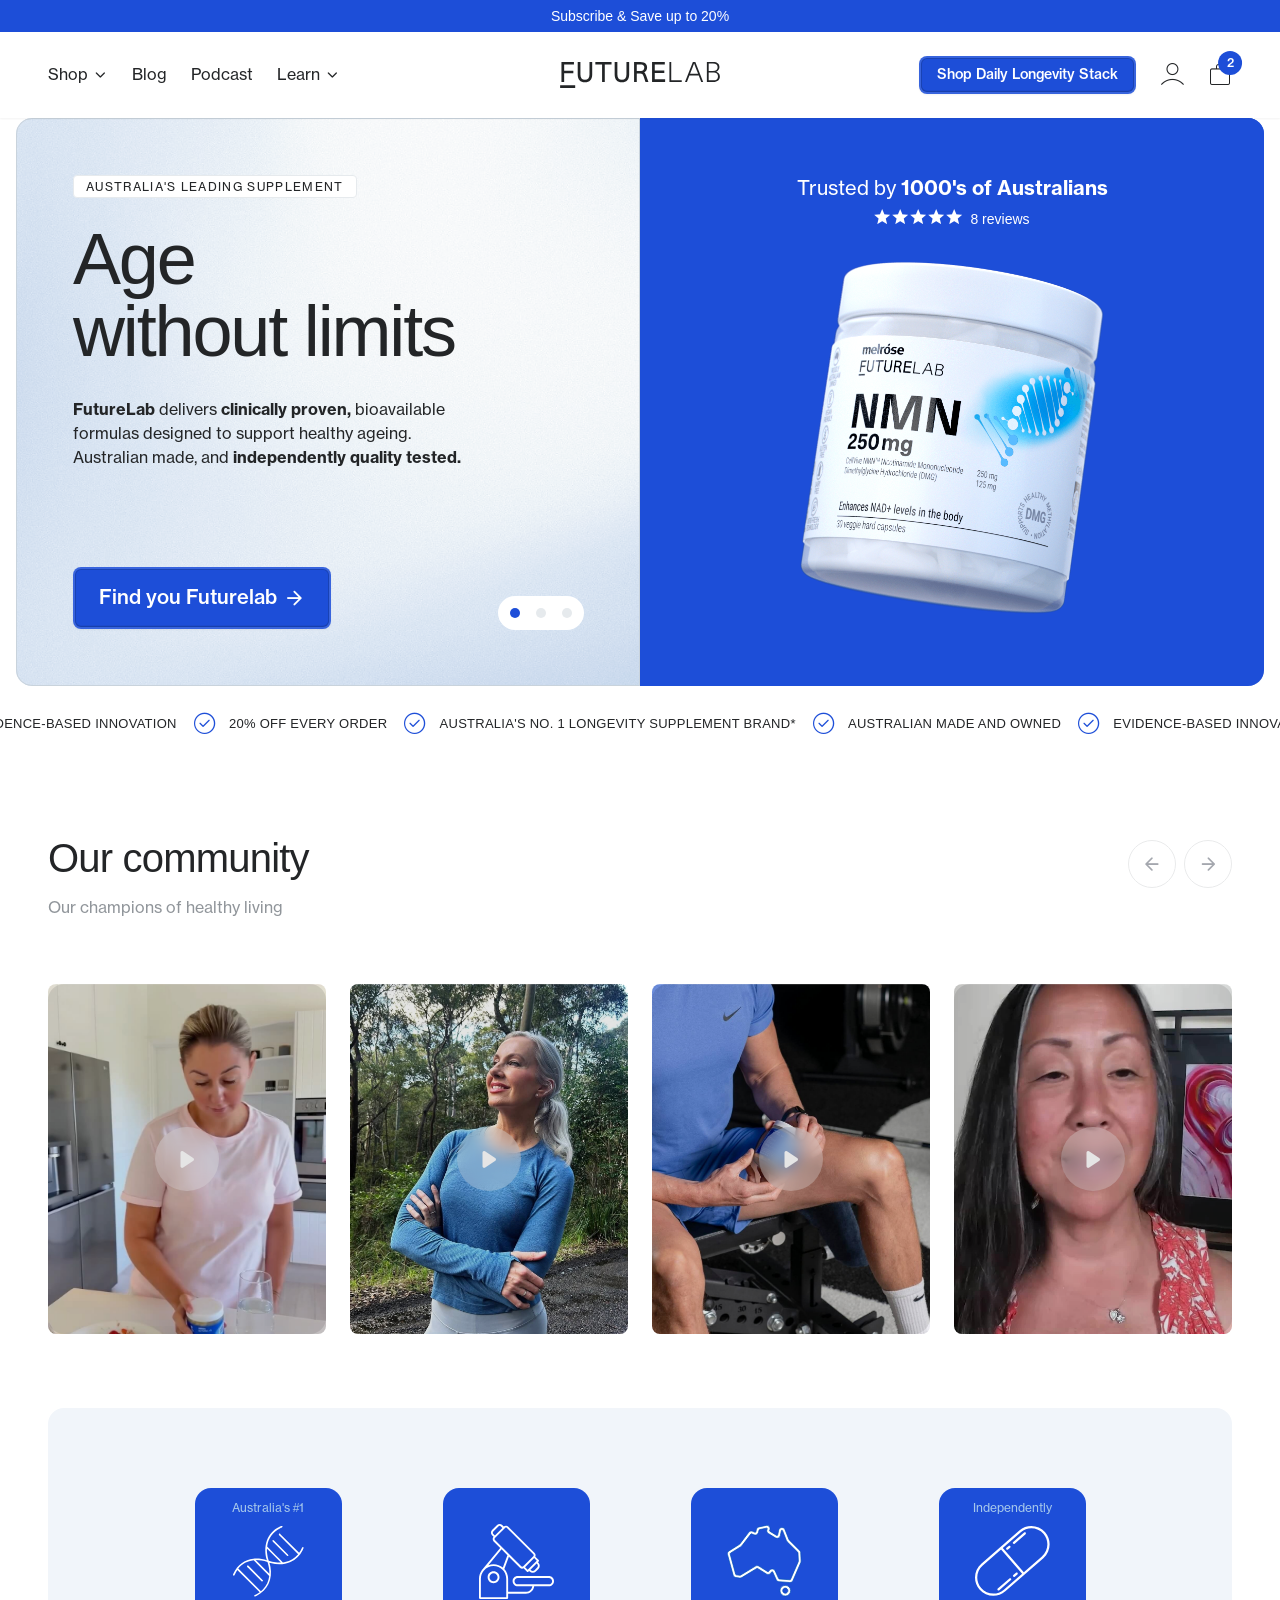
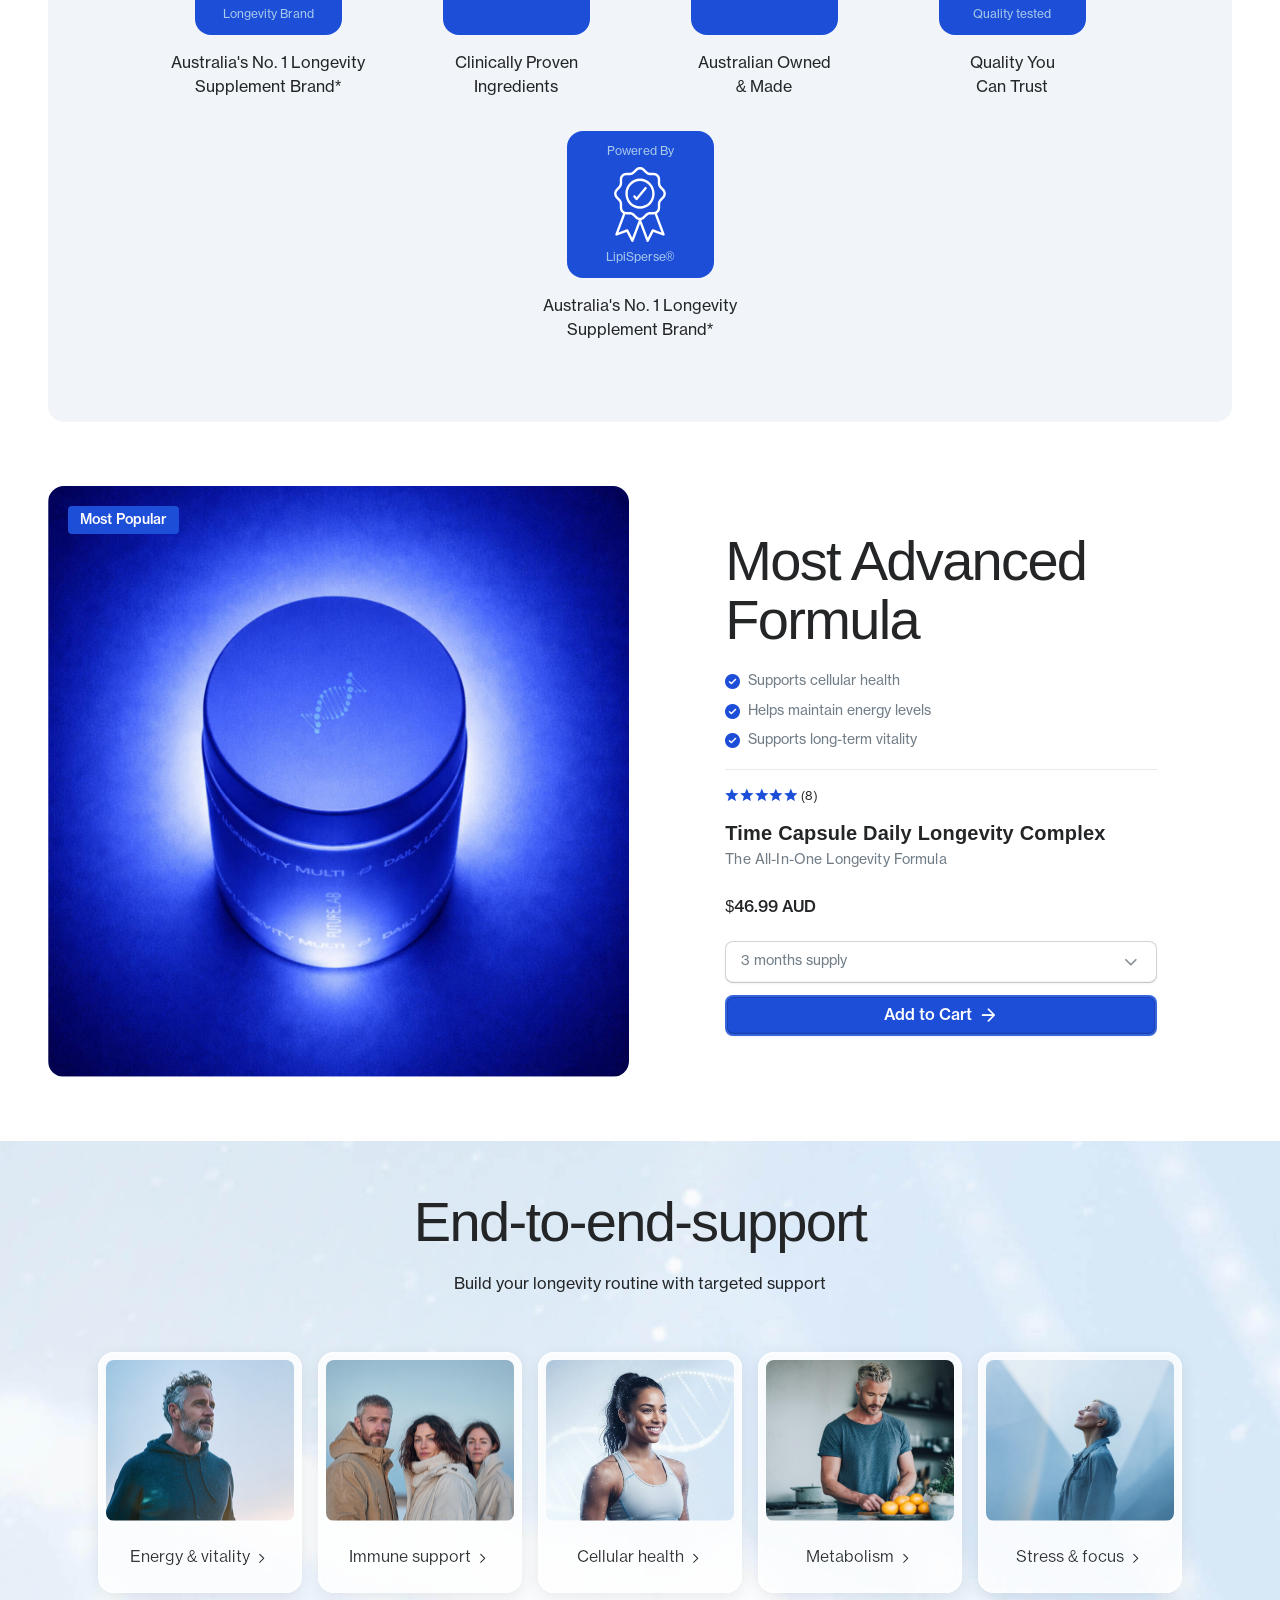
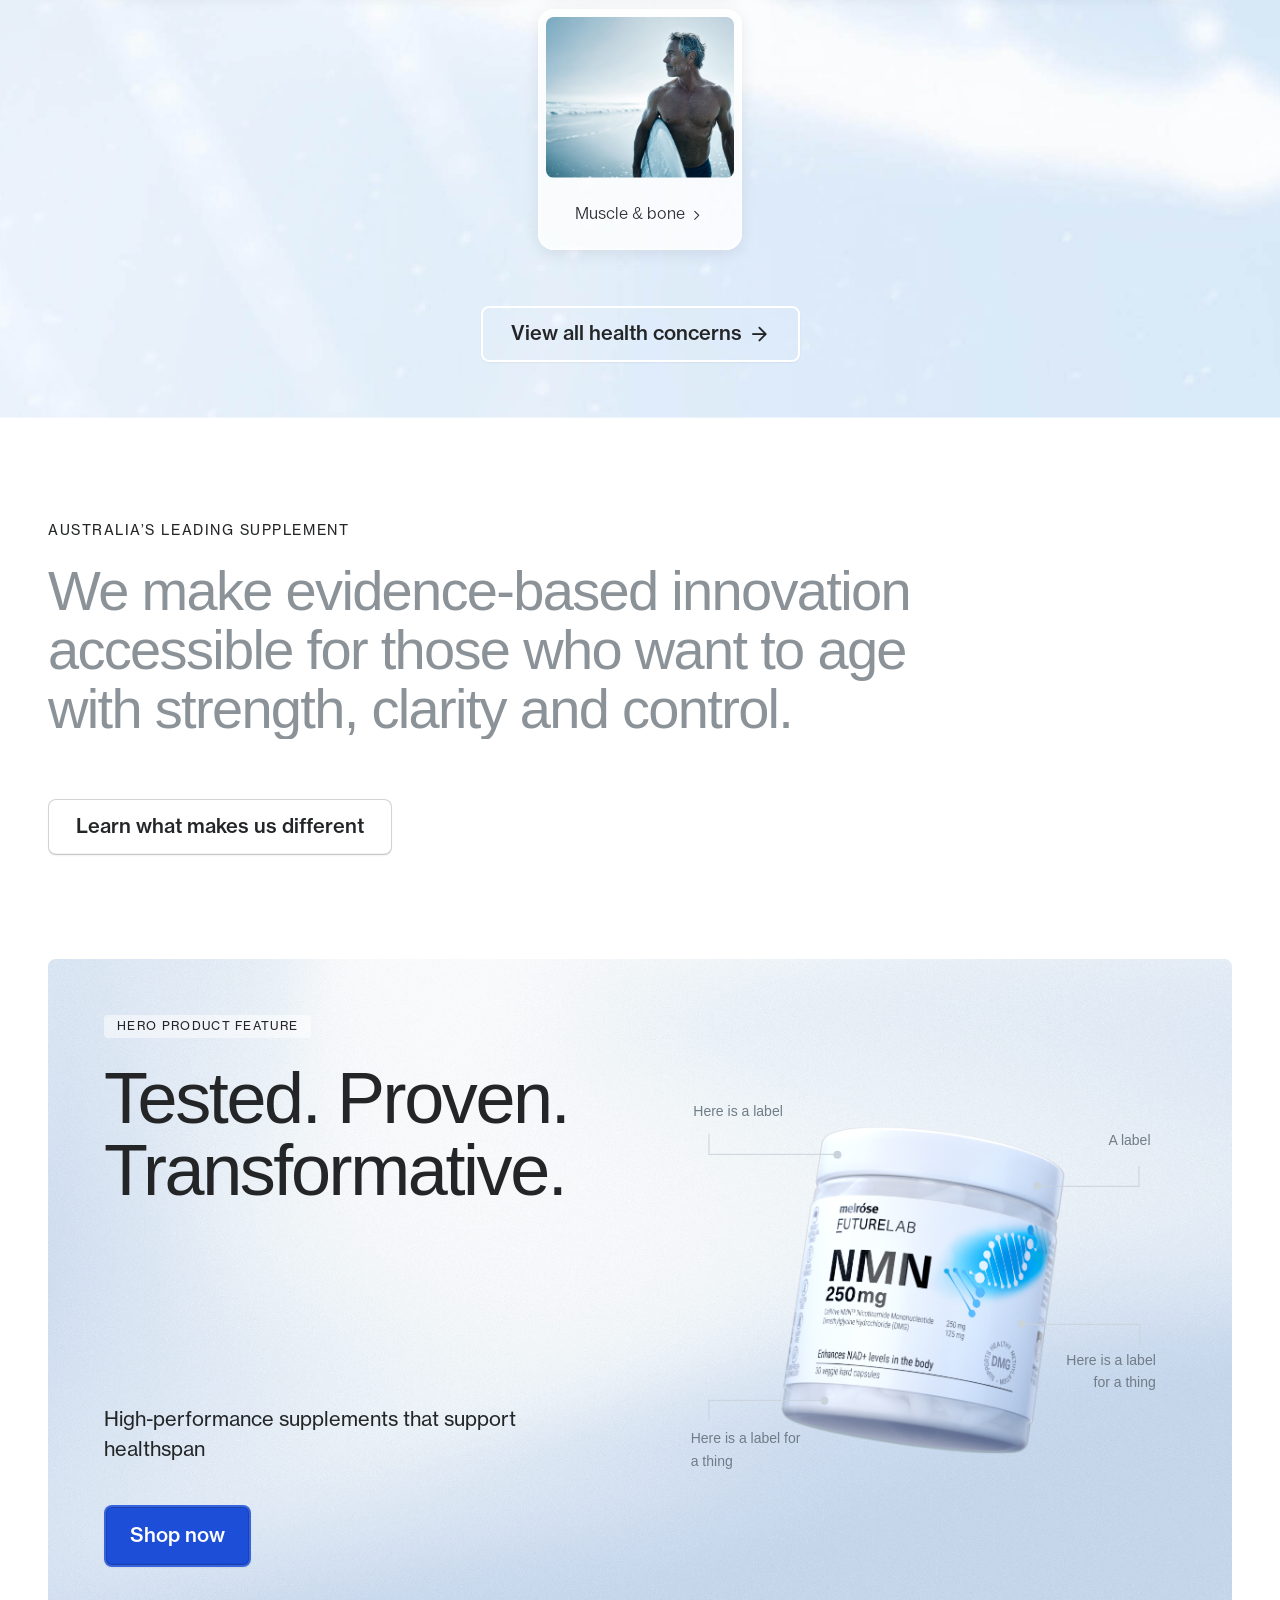
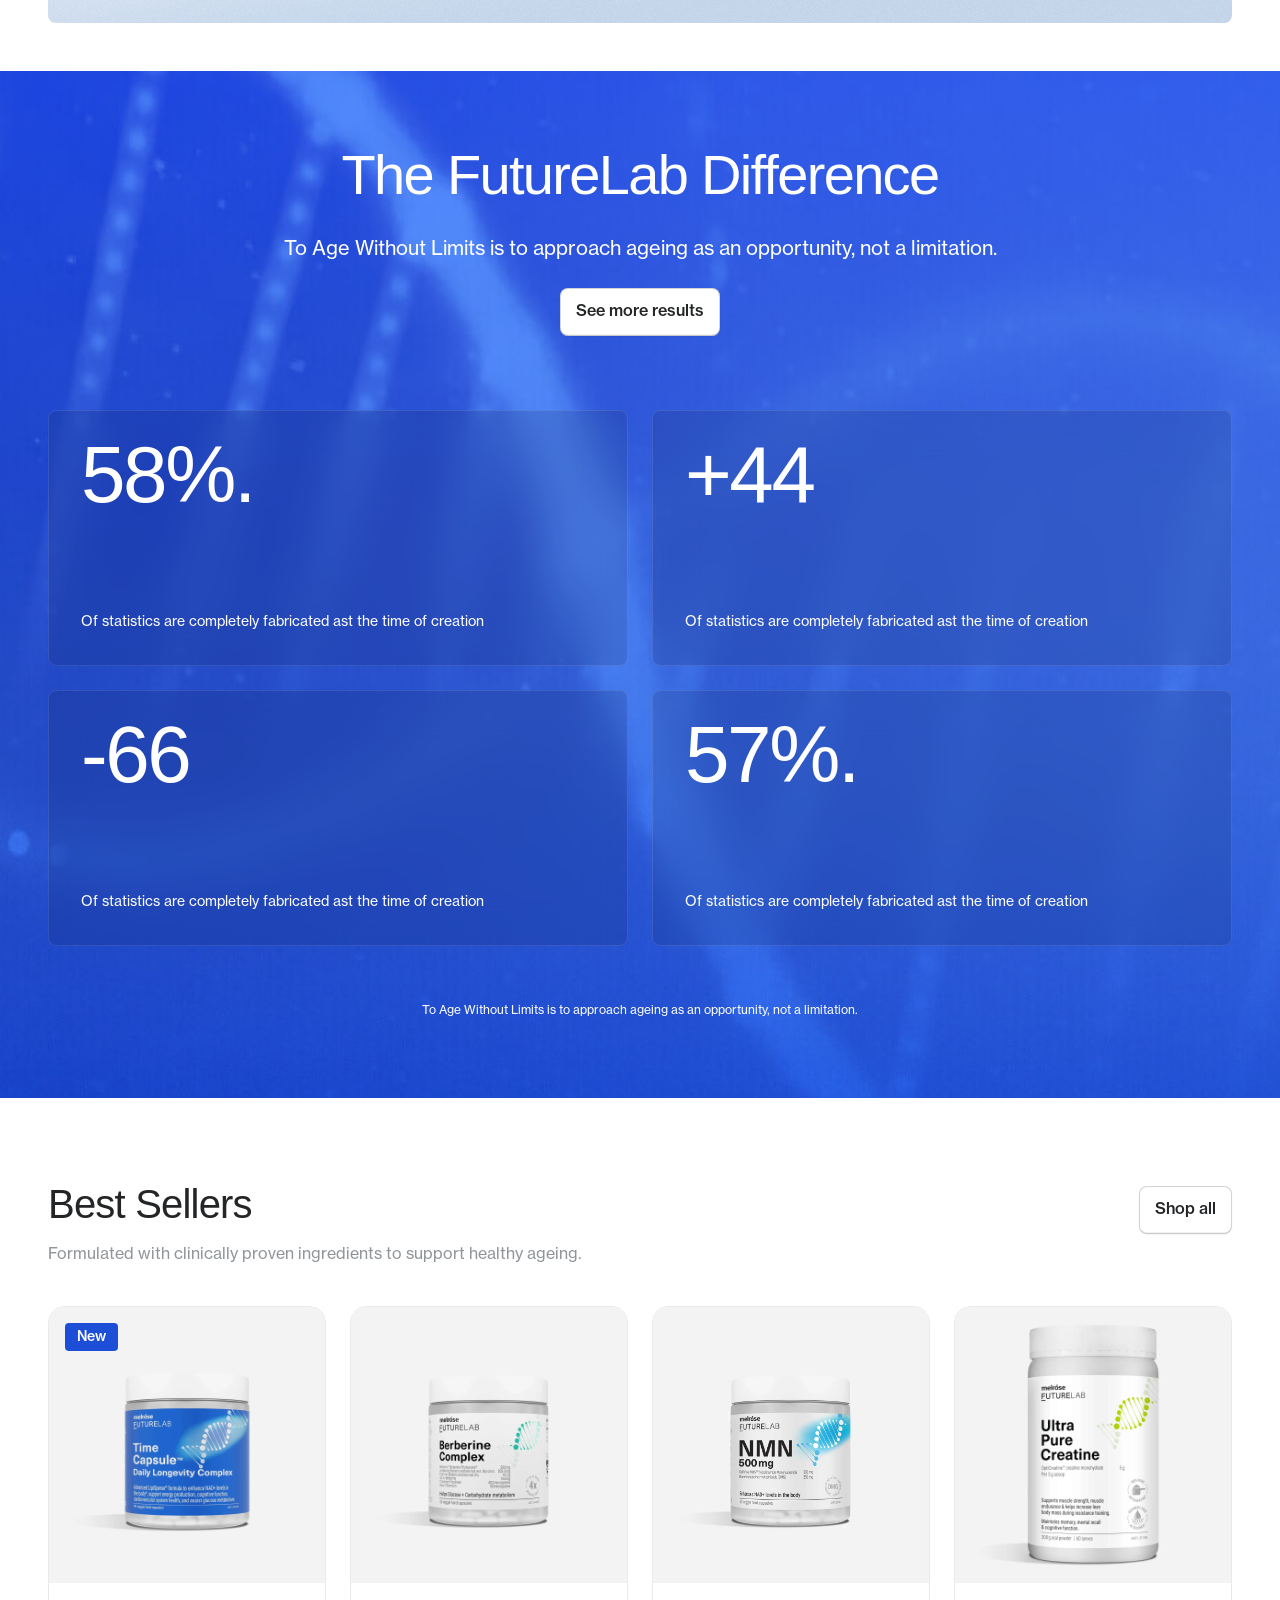
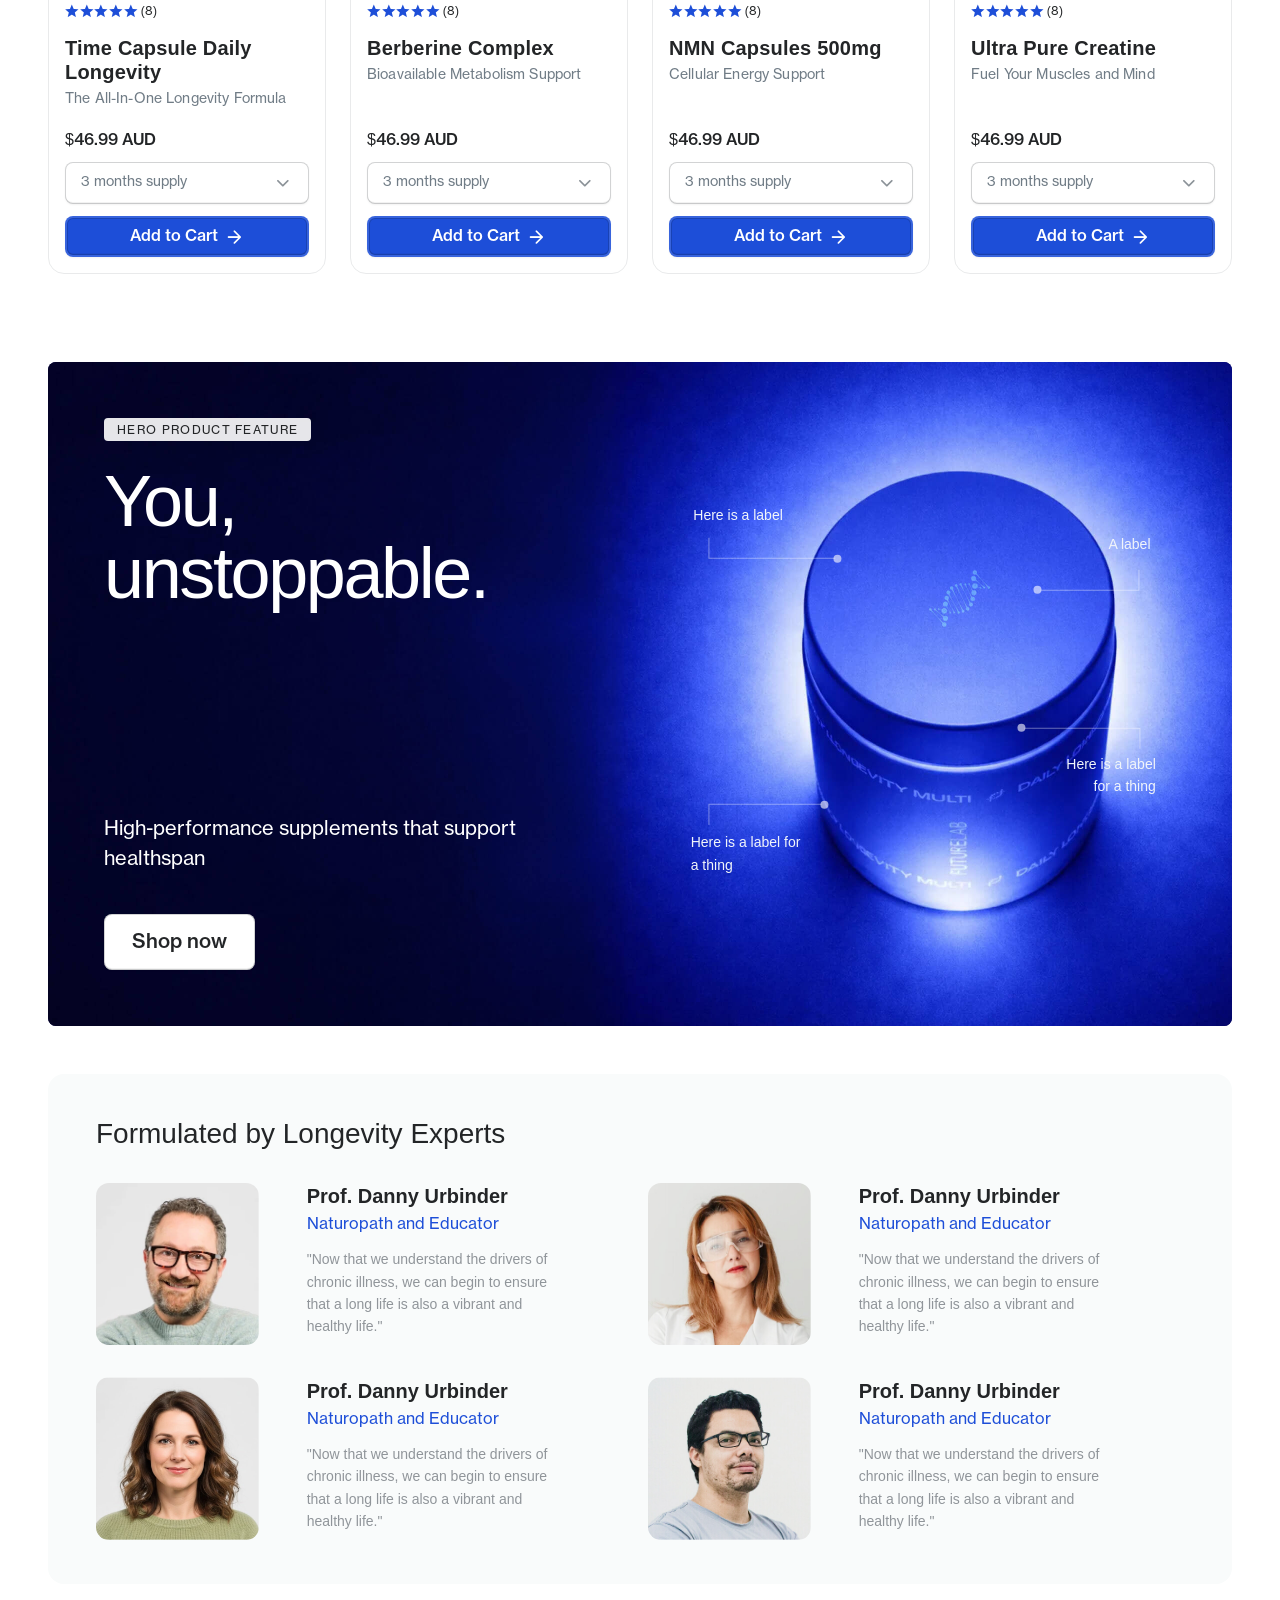
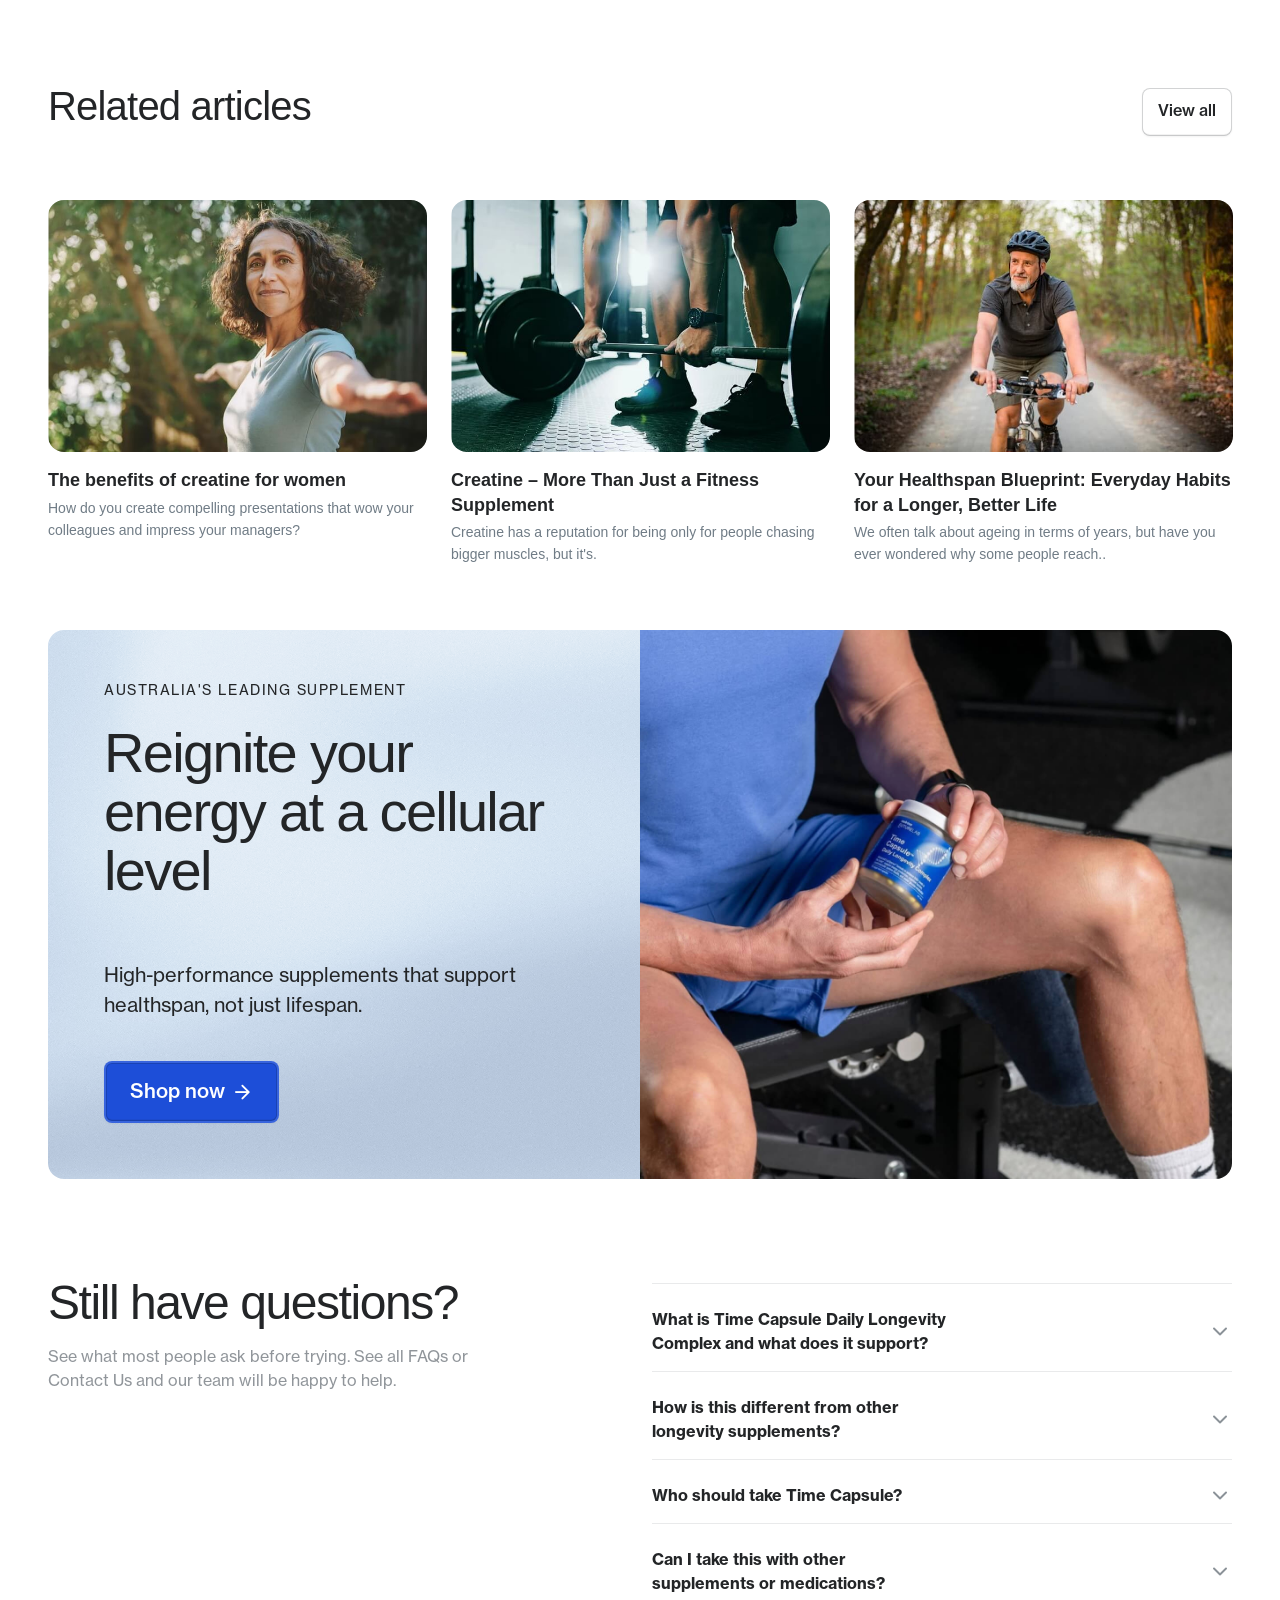
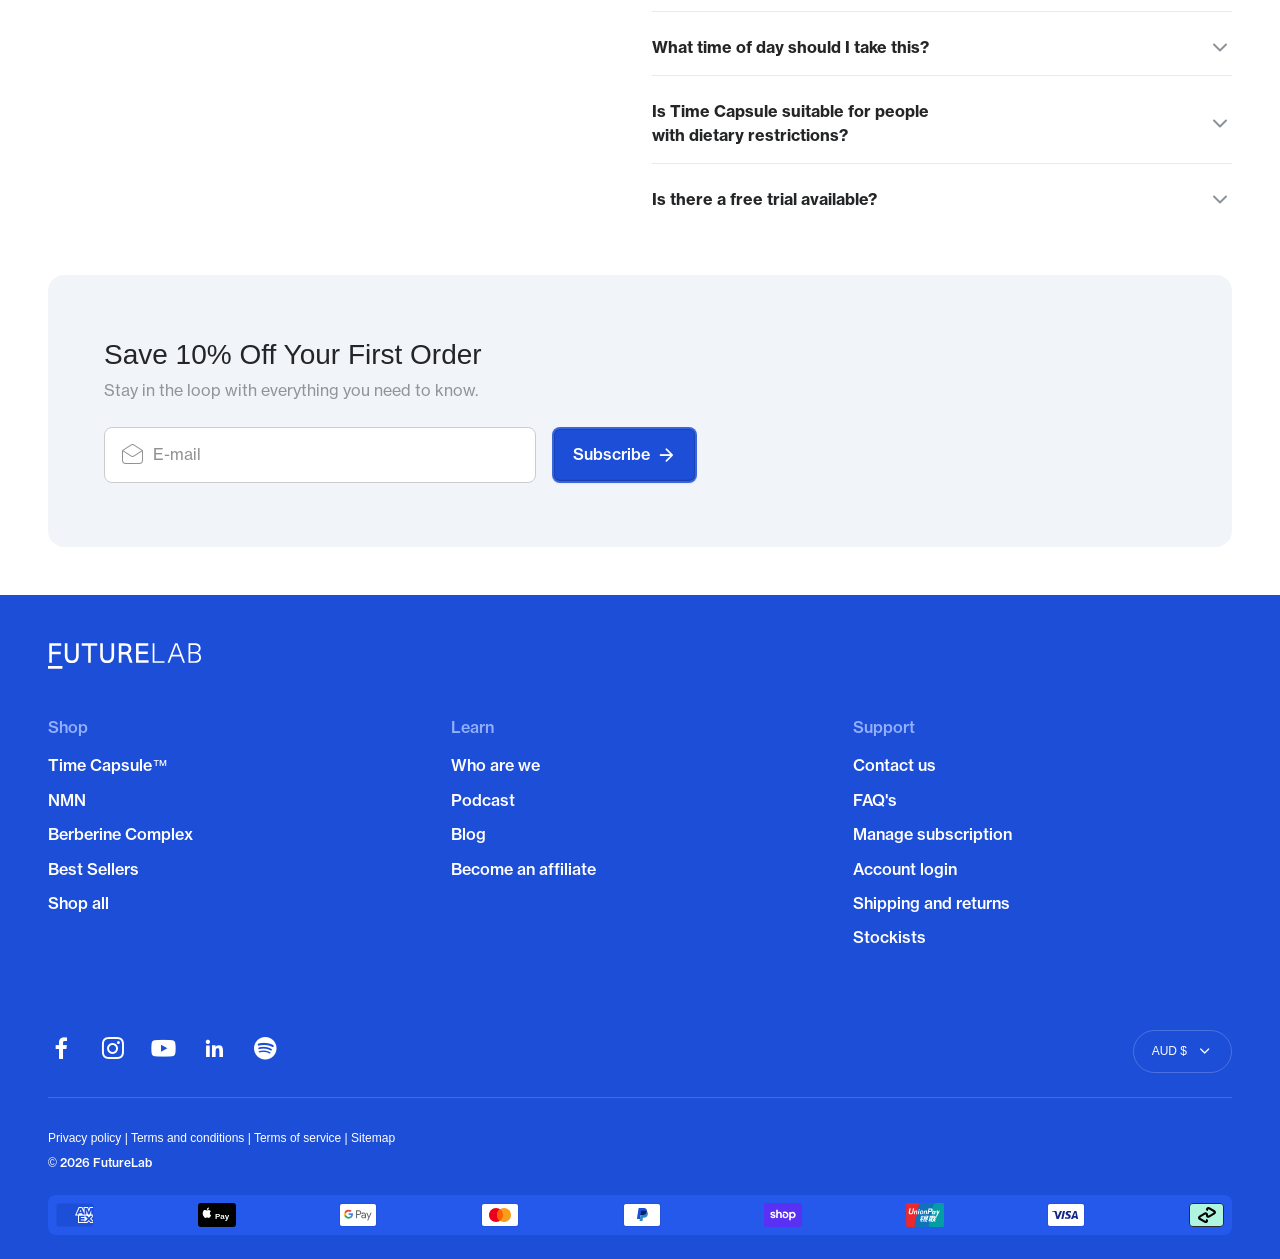
==== commit 316824b1: "fix: add tabindex to Learn dropdown trigger for keyboard nav Learn menu trigger is a <div>, not <a>," ====
--- a/index.html
+++ b/index.html
@@ -59,7 +59,7 @@
 						<nav class="header__nav desktop-only" aria-label="Main navigation">
 							<a href="blogs.html" class="header__nav-item">Blog</a>
 							<a href="#" class="header__nav-item">Podcast</a>
-							<div class="header__nav-item header__nav-dropdown" data-sub-toggle>Learn <span
+							<div class="header__nav-item header__nav-dropdown" data-sub-toggle tabindex="0">Learn <span
 									class="iconfont icon-chevron-down-nav header__nav-icon" aria-hidden="true"></span>
 								<div class="header__dropdown">
 									<a href="#" class="header__dropdown-item">FAQ's</a>
--- a/assets/css/style.css
+++ b/assets/css/style.css
@@ -209,6 +209,7 @@
   box-sizing: border-box;
   margin: 0;
   padding: 0;
+  user-select: text;
 }
 
 html {
@@ -2530,6 +2531,12 @@
 .carousel .slick-track {
   height: 100%;
 }
+.carousel .slick-list {
+  cursor: grab;
+}
+.carousel .slick-list:active {
+  cursor: grabbing;
+}
 .carousel .slick-track {
   display: flex !important;
 }
@@ -4080,7 +4087,7 @@
   }
 }
 .card--health:hover {
-  transform: translateY(-2px);
+  transform: translateY(calc(-1 * clamp(6px, 0.4166666667vw, 8.3333333333px)));
 }
 .card--health .card__image {
   flex: 1;
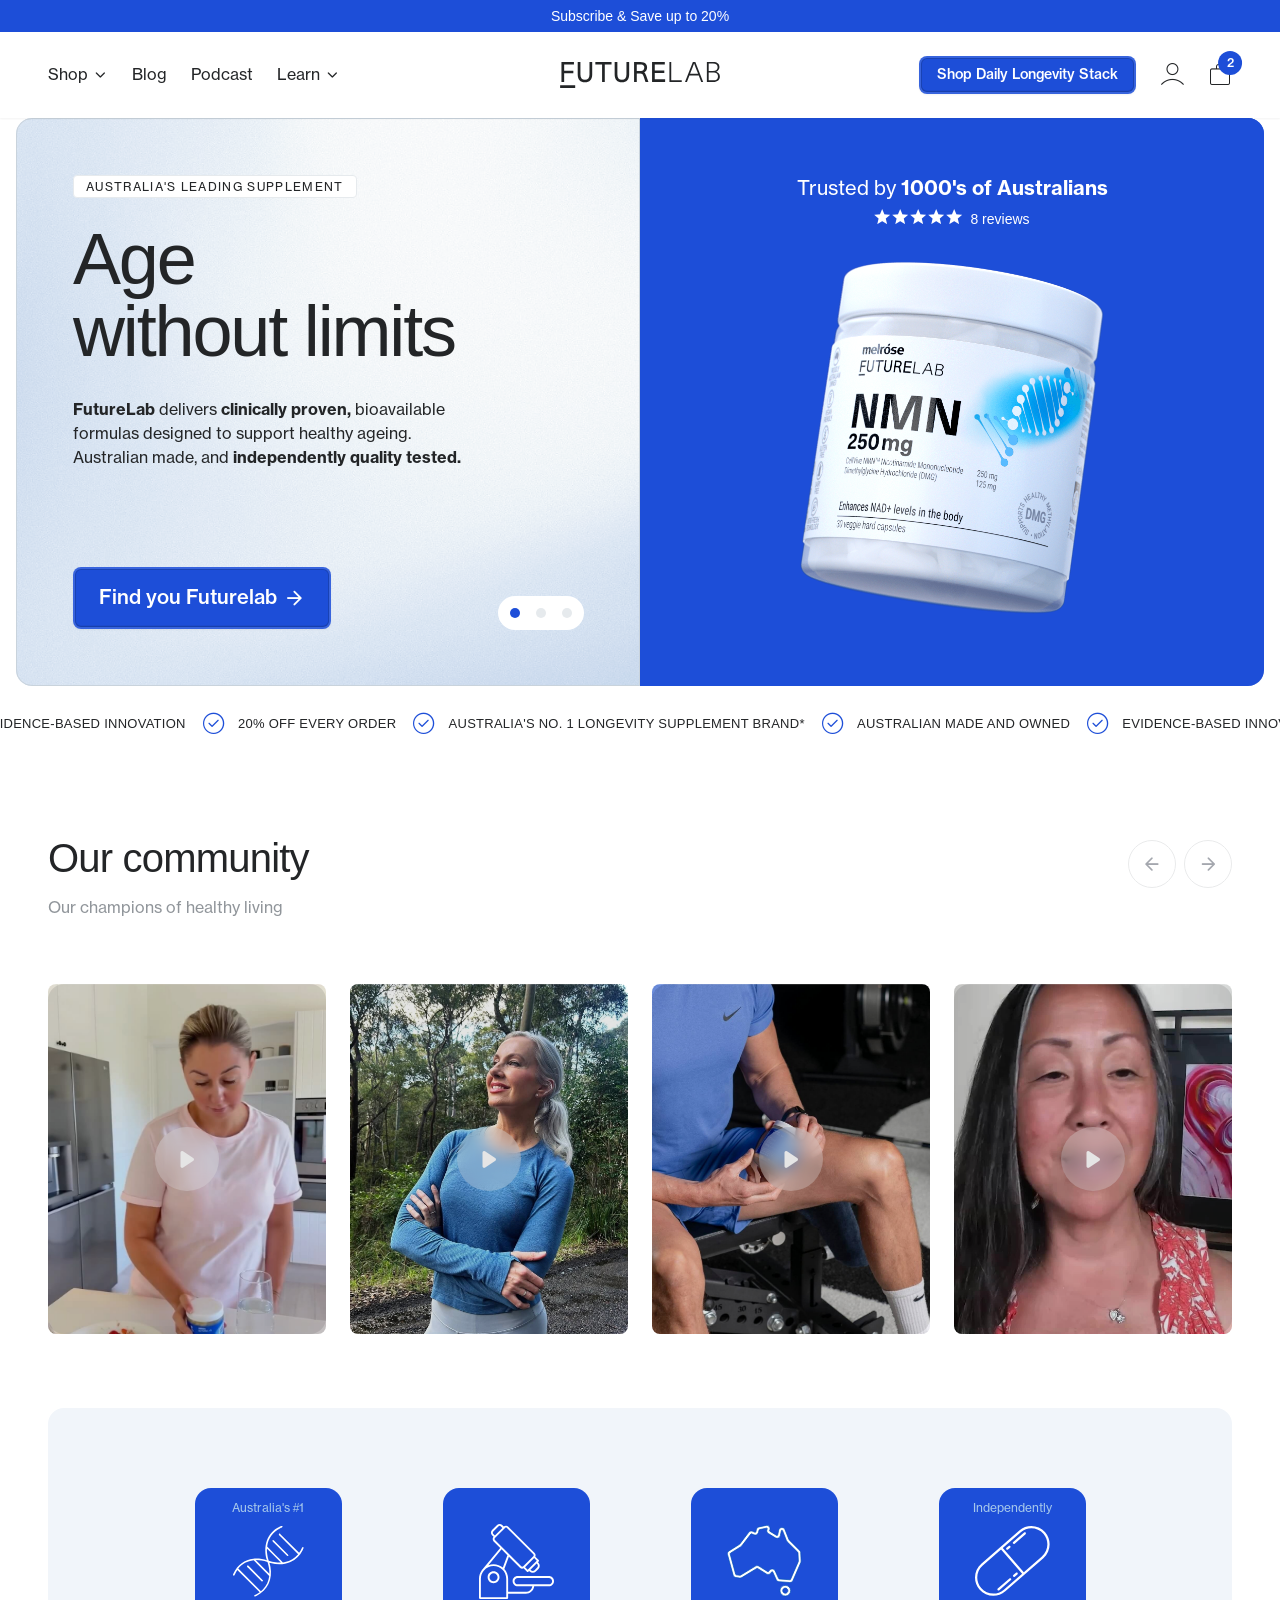
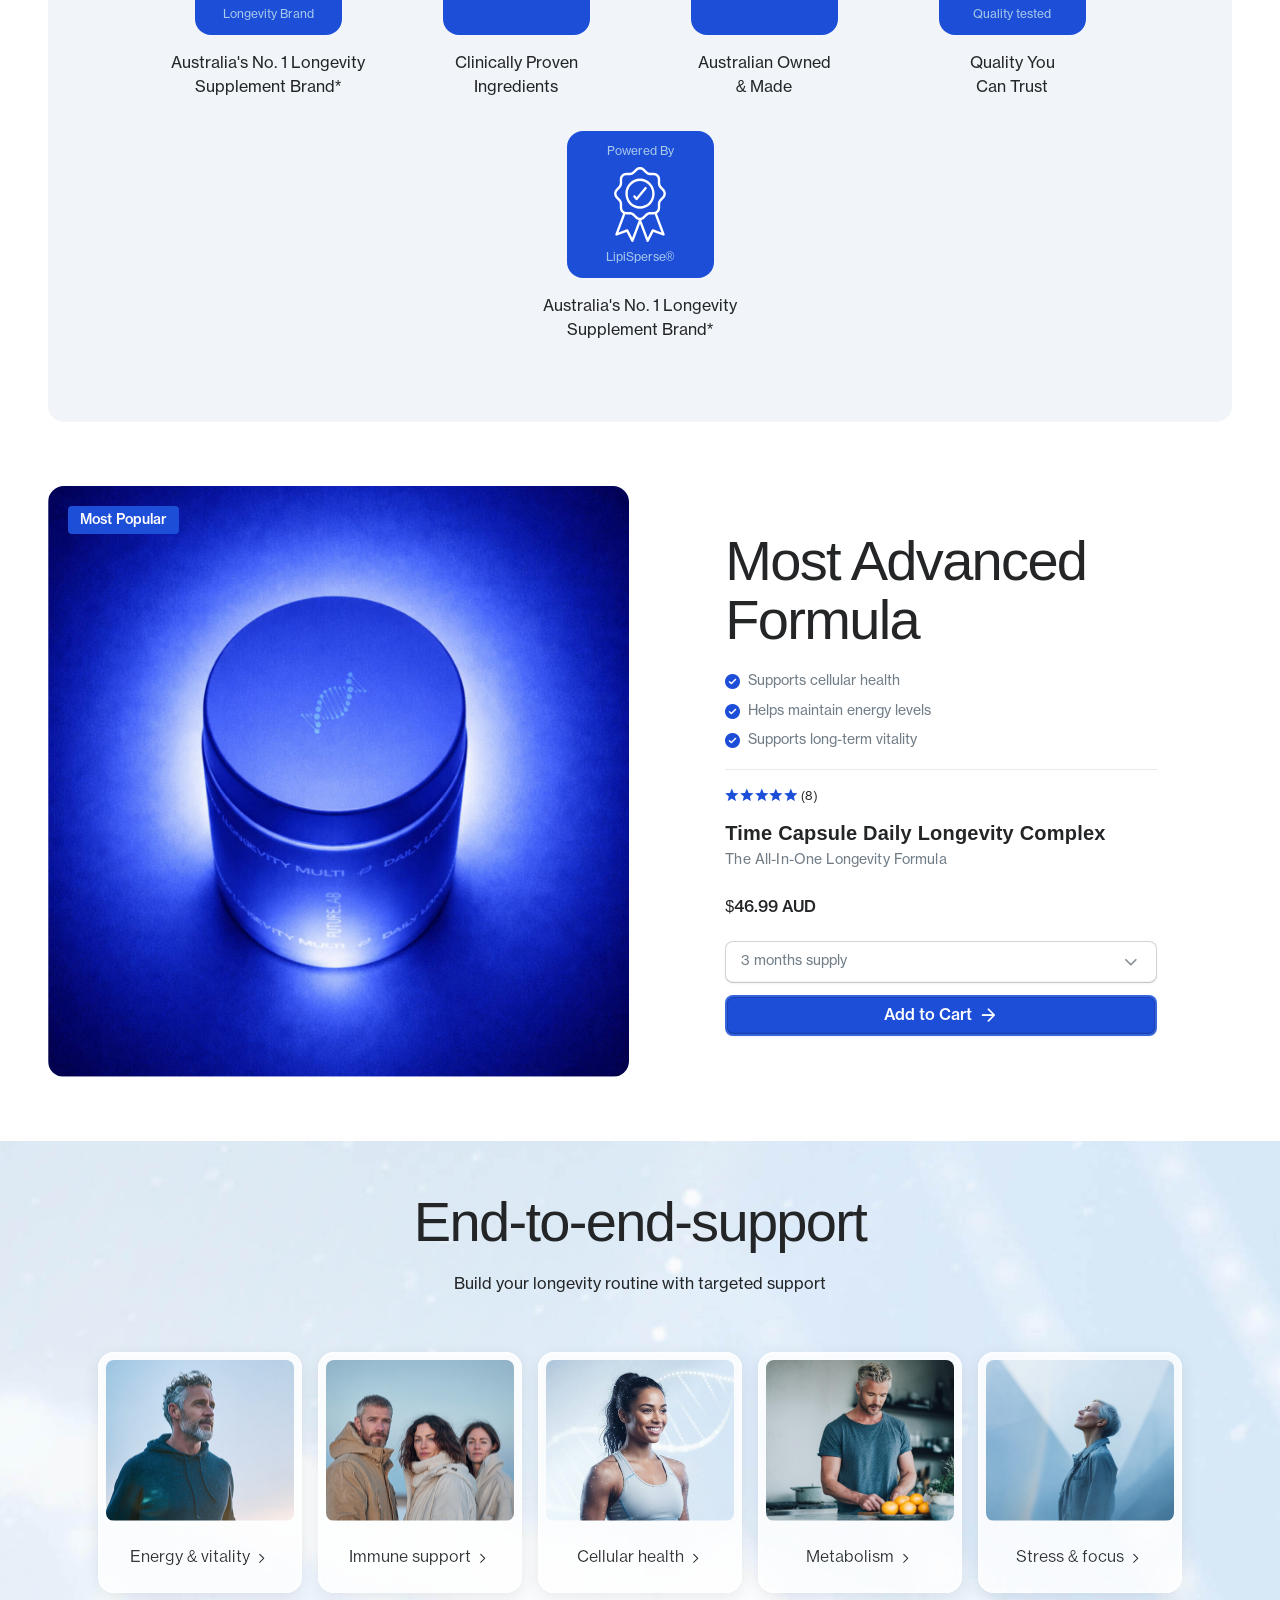
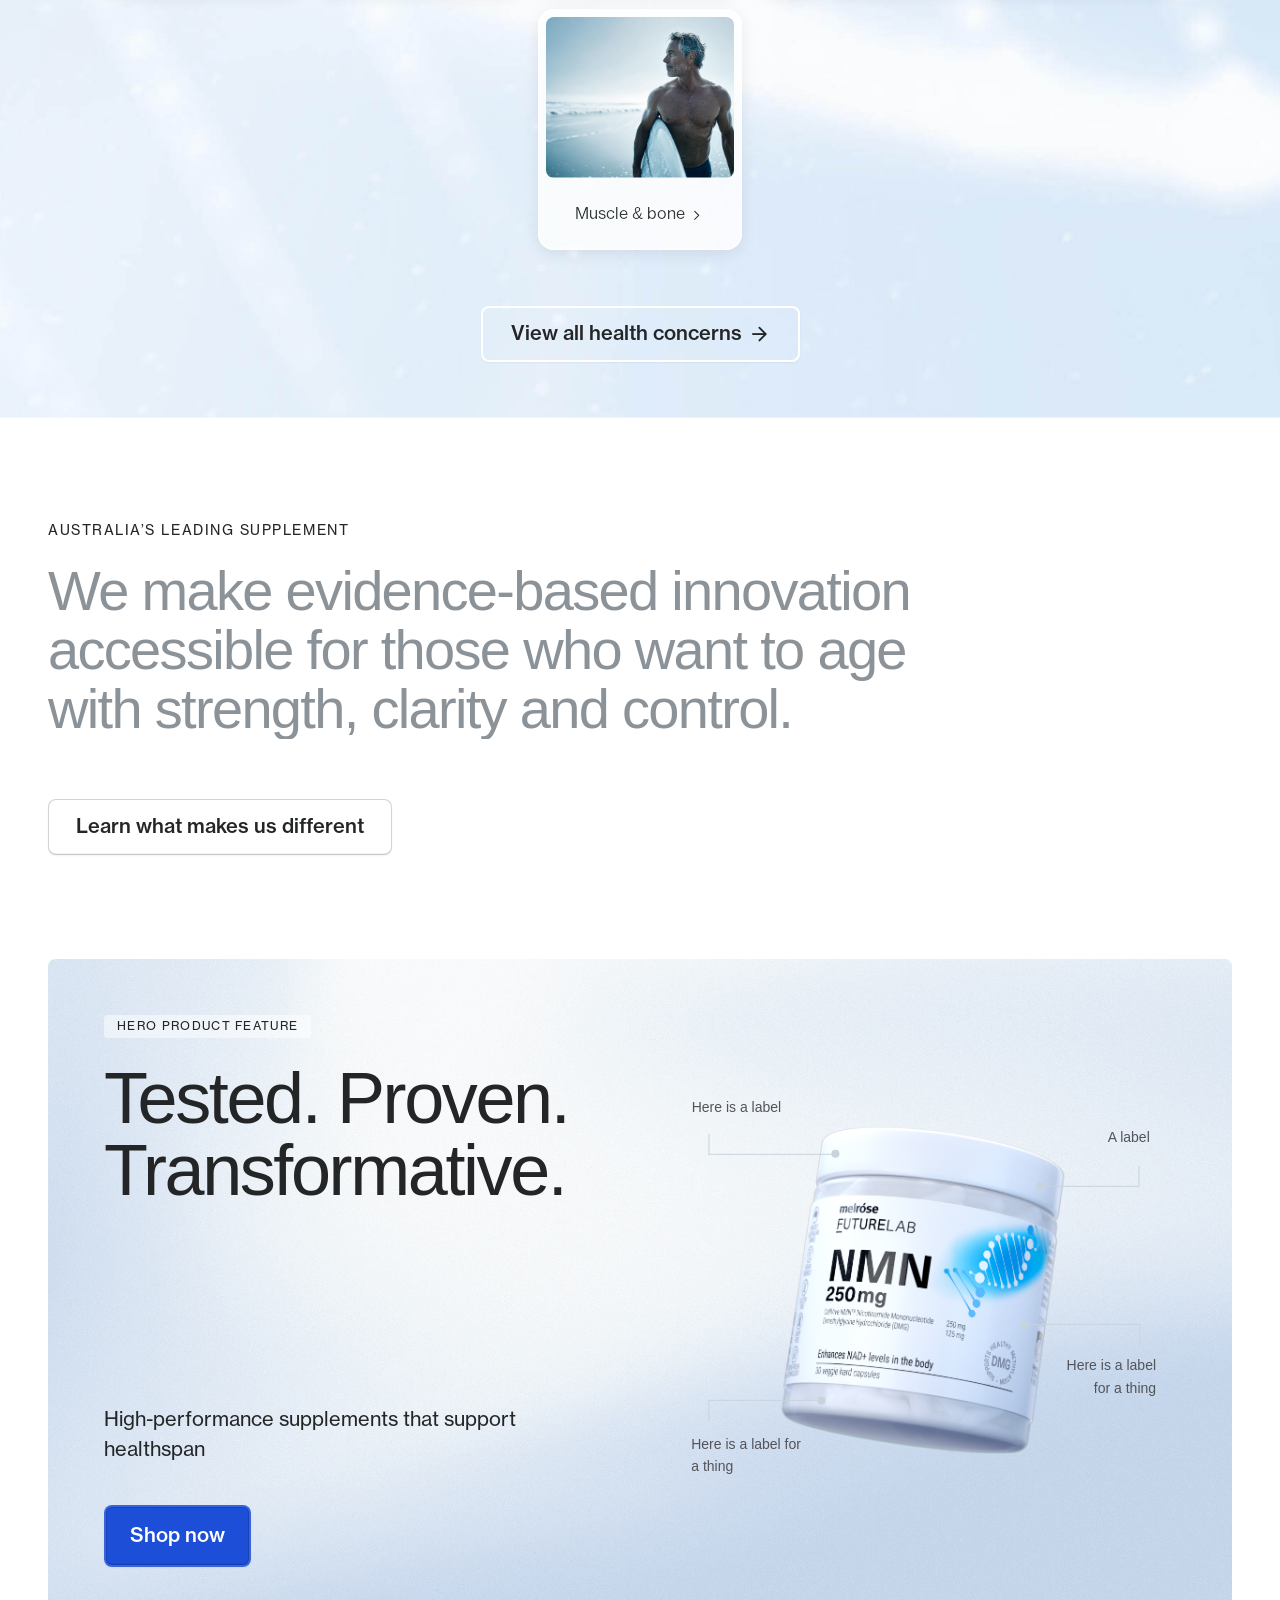
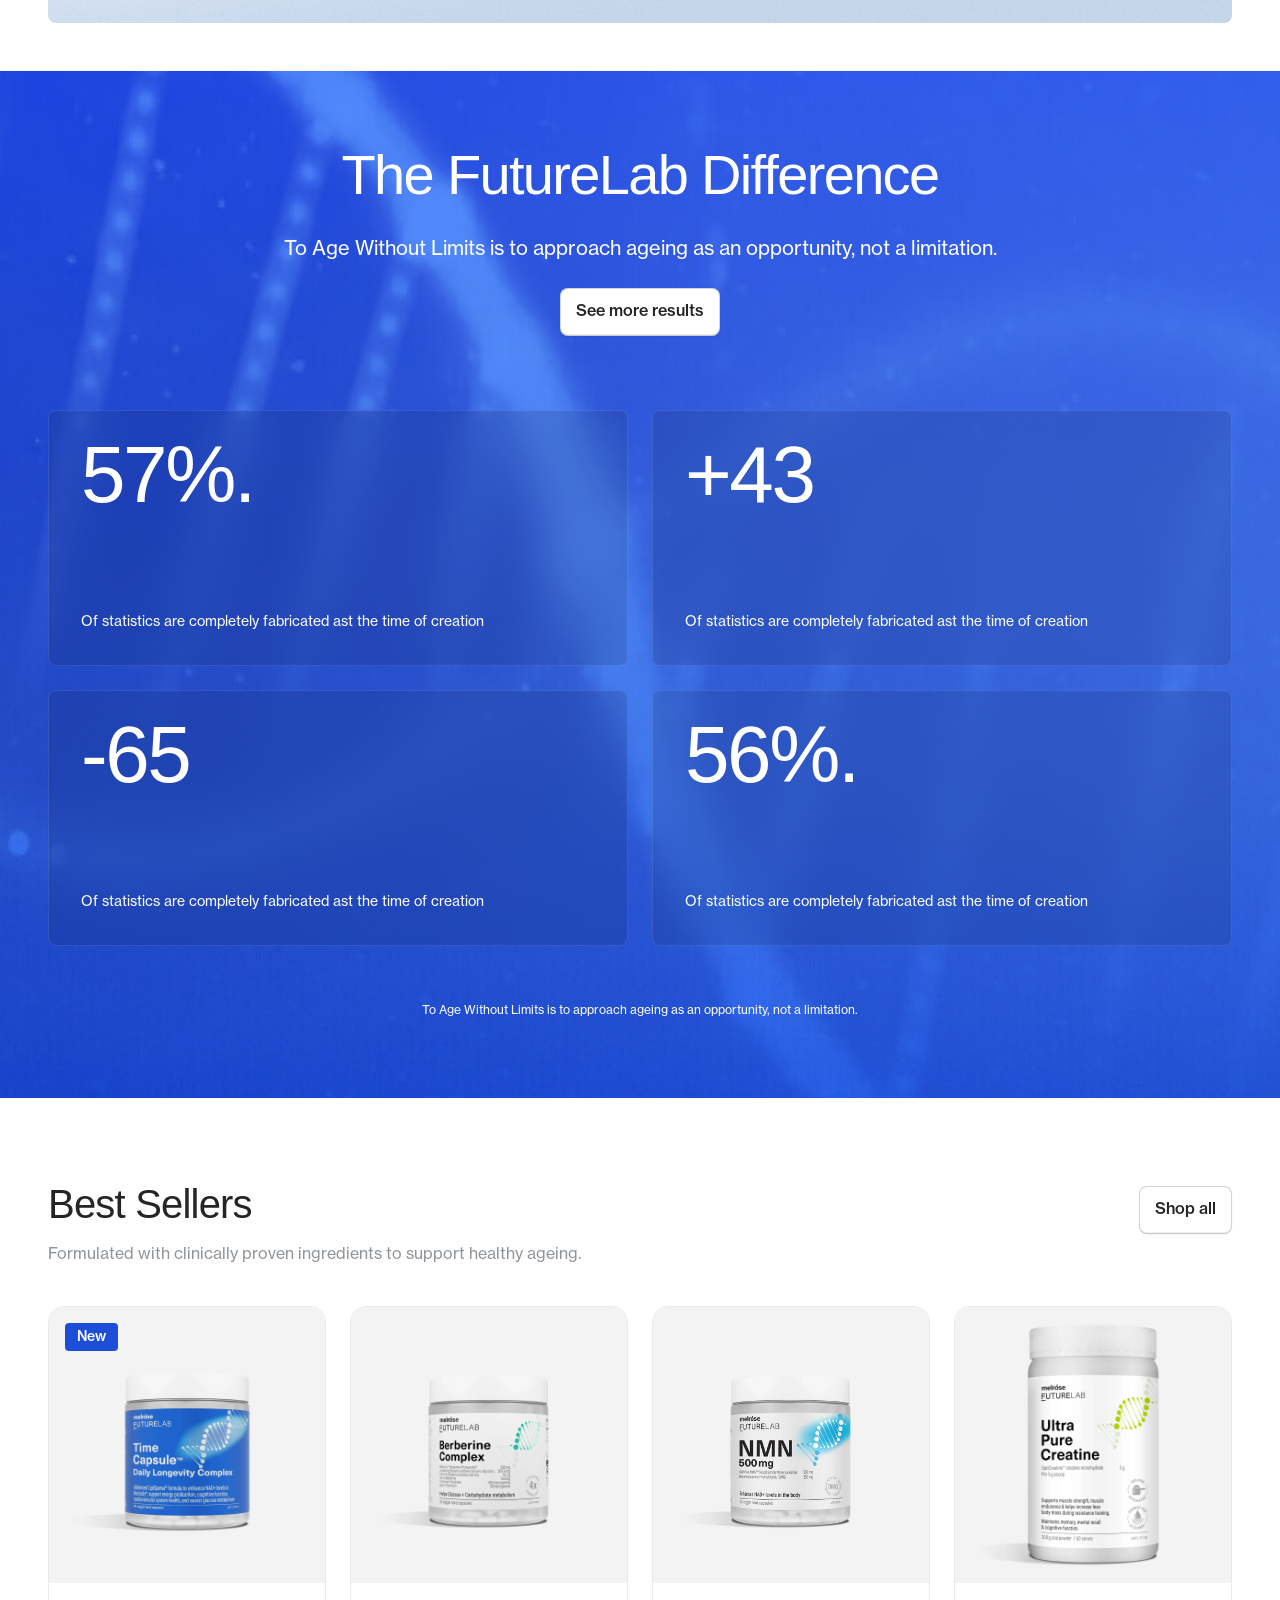
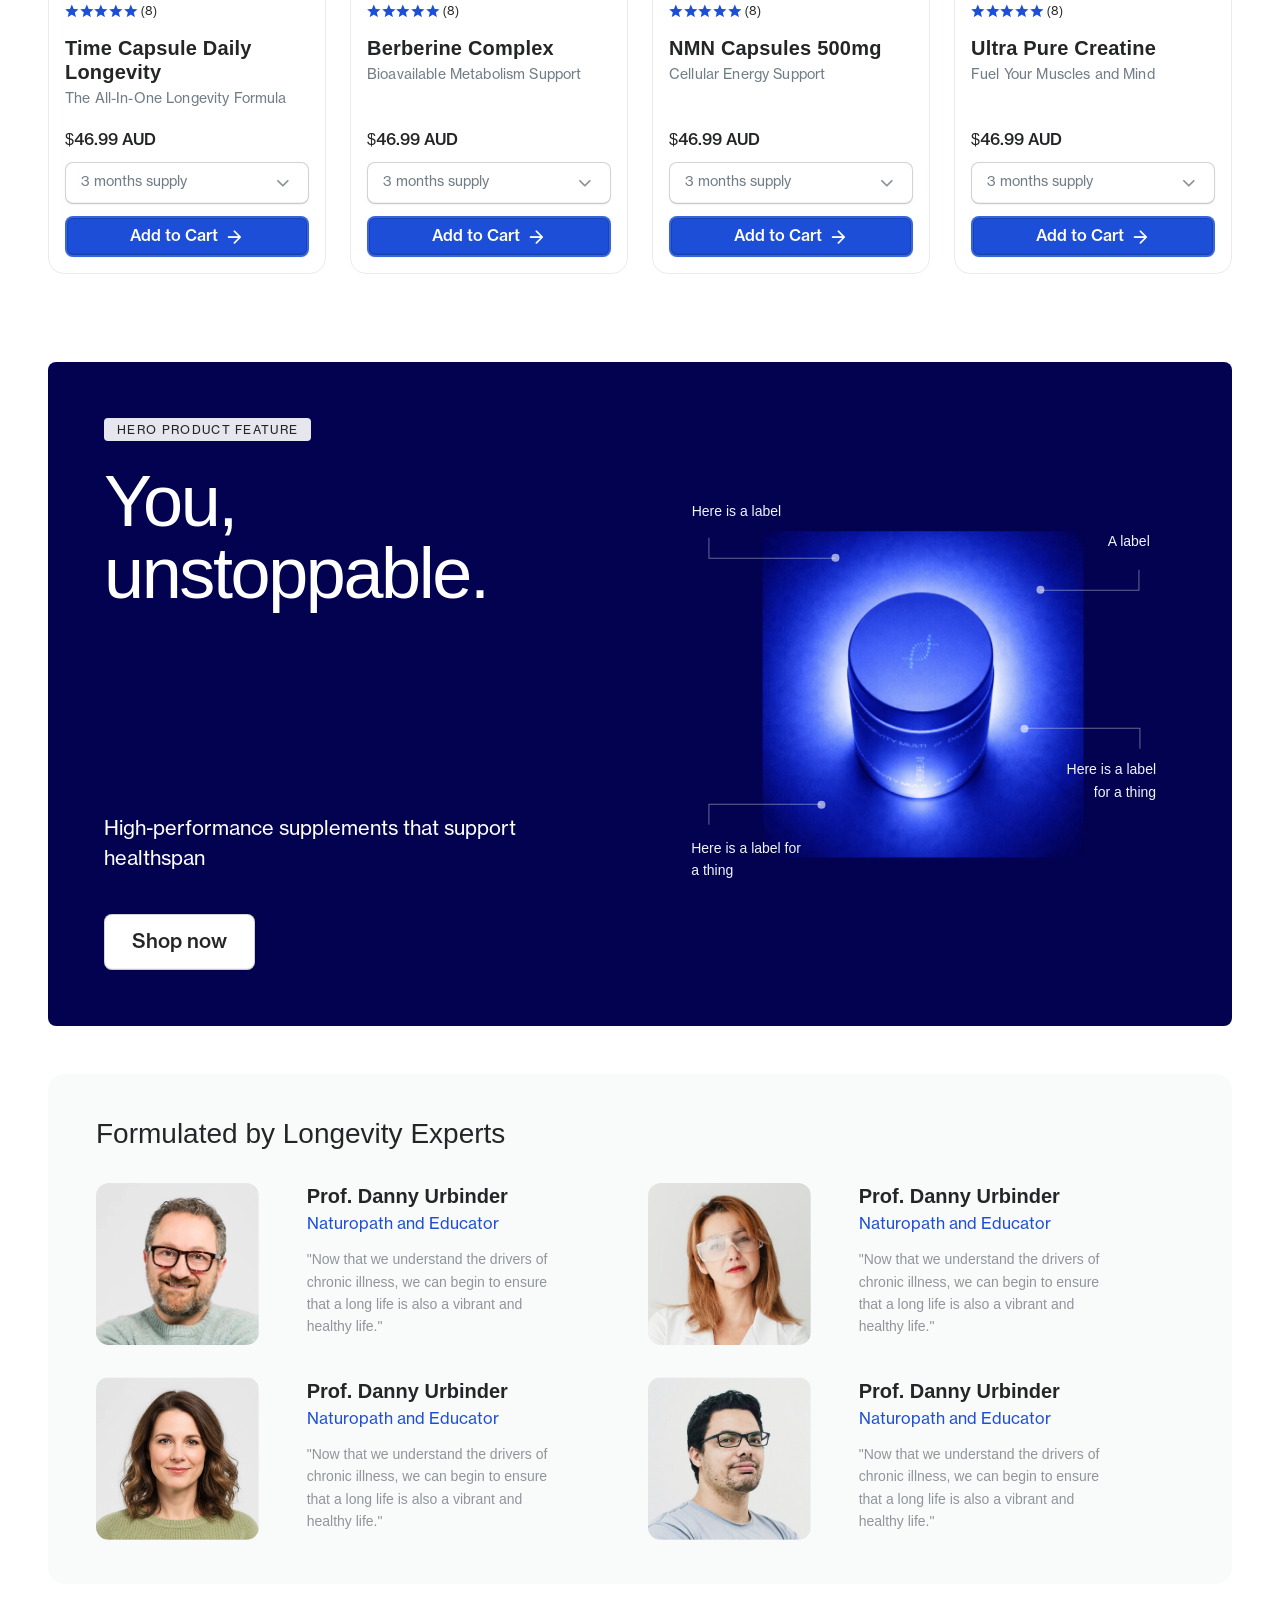
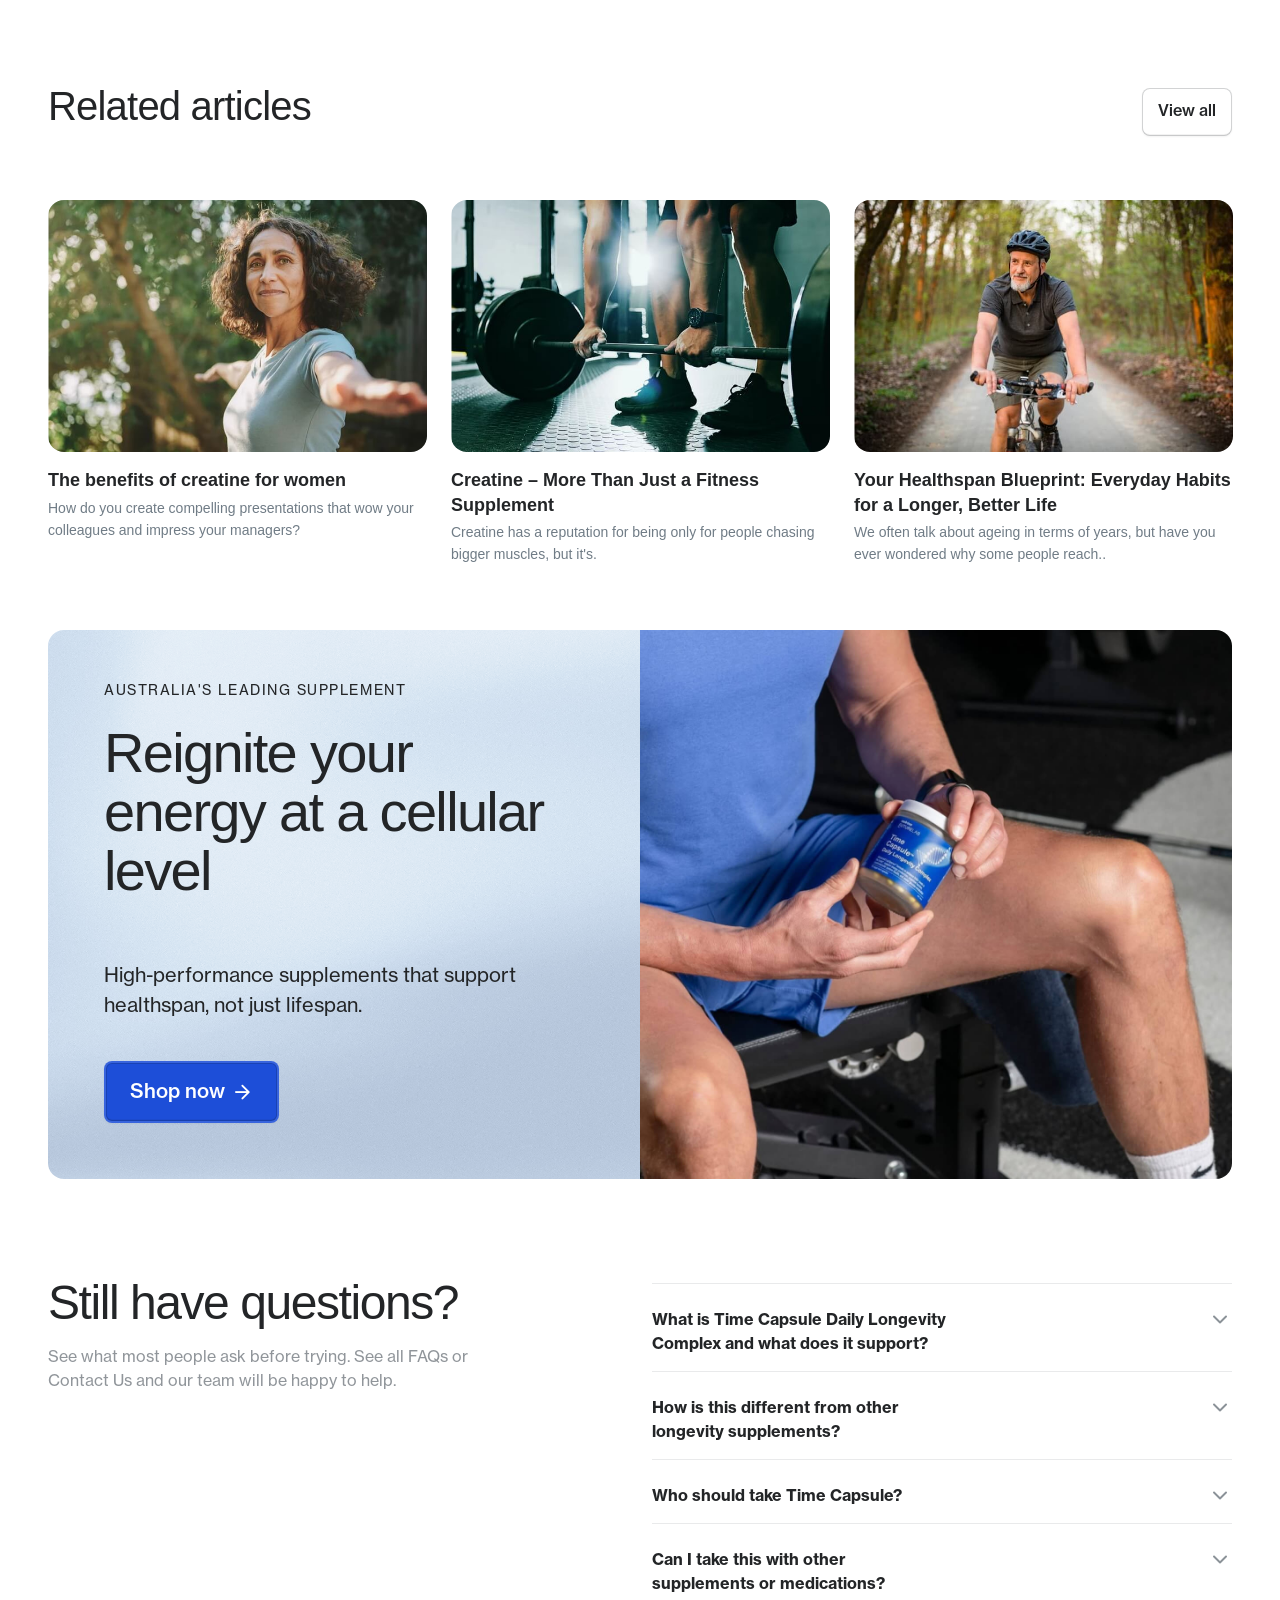
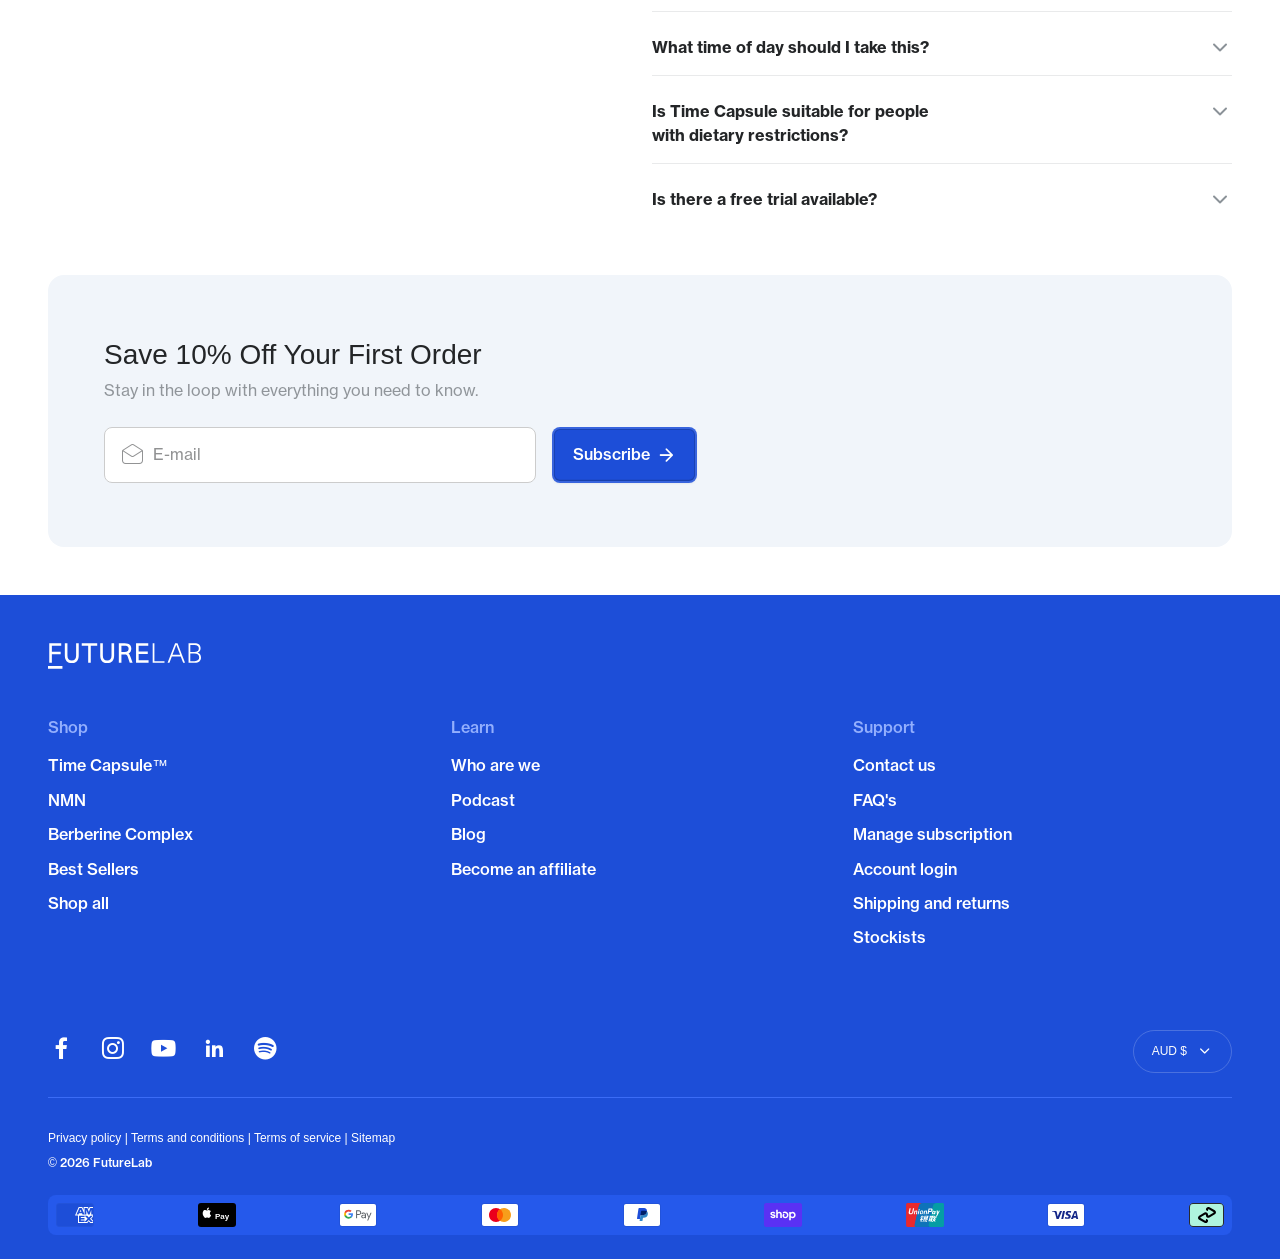
==== commit 71825689: "refactor: typography mixin system — single-tier h1/display + cleanup - Redefine h1 (desktop 56px, mo" ====
--- a/index.html
+++ b/index.html
@@ -964,7 +964,7 @@
 				<div class="container">
 					<div class="content wowo fadeInUp">
 						<div class="img img--bg block-feature-panel__hero-bg">
-							<div class="img-box"><img src="./assets/images/feature-panel2-bg.jpg" alt="" aria-hidden="true" /></div>
+							<div class="img-box"></div>
 						</div>
 						<div class="block-feature-panel__hero-inner">
 							<div class="block-feature-panel__hero-content">
@@ -980,7 +980,7 @@
 							<div class="block-feature-panel__hero-product">
 								<div class="img block-feature-panel__hero-product-img">
 									<div class="img-box">
-										<!-- <img src="./assets/images/feature-nmn-product.png" alt="FutureLab Time Capsule" loading="lazy" /> -->
+										<img src="./assets/images/feature-daily-top.jpg" alt="FutureLab Daily Dose" loading="lazy" />
 									</div>
 								</div>
 								<div class="block-feature-panel__annotations" aria-hidden="true">
--- a/assets/fonts/icomoon/style.css
+++ b/assets/fonts/icomoon/style.css
@@ -1,10 +1,10 @@
 @font-face {
   font-family: 'icomoon';
-  src:  url('fonts/icomoon.eot?lm6i0s');
-  src:  url('fonts/icomoon.eot?lm6i0s#iefix') format('embedded-opentype'),
-    url('fonts/icomoon.ttf?lm6i0s') format('truetype'),
-    url('fonts/icomoon.woff?lm6i0s') format('woff'),
-    url('fonts/icomoon.svg?lm6i0s#icomoon') format('svg');
+  src:  url('fonts/icomoon.eot?ixnnrh');
+  src:  url('fonts/icomoon.eot?ixnnrh#iefix') format('embedded-opentype'),
+    url('fonts/icomoon.ttf?ixnnrh') format('truetype'),
+    url('fonts/icomoon.woff?ixnnrh') format('woff'),
+    url('fonts/icomoon.svg?ixnnrh#icomoon') format('svg');
   font-weight: normal;
   font-style: normal;
   font-display: block;
@@ -25,6 +25,18 @@
   -moz-osx-font-smoothing: grayscale;
 }
 
+.icon-share-apple-podcasts:before {
+  content: "\e91e";
+}
+.icon-share-spotify:before {
+  content: "\e91f";
+}
+.icon-share-youtube:before {
+  content: "\e920";
+}
+.icon-phone:before {
+  content: "\e91d";
+}
 .icon-link:before {
   content: "\e900";
 }
--- a/assets/css/style.css
+++ b/assets/css/style.css
@@ -1,9636 +1,2 @@
-@keyframes fadeIn {
-  from {
-    opacity: 0;
-  }
-  to {
-    opacity: 1;
-  }
-}
-@keyframes fadeInUp {
-  from {
-    opacity: 0;
-    transform: translate3d(0, 30px, 0);
-  }
-  to {
-    opacity: 1;
-    transform: translate3d(0, 0, 0);
-  }
-}
-@keyframes fadeInLeft {
-  from {
-    opacity: 0;
-    transform: translate3d(-30px, 0, 0);
-  }
-  to {
-    opacity: 1;
-    transform: none;
-  }
-}
-@keyframes fadeInRight {
-  from {
-    opacity: 0;
-    transform: translate3d(30px, 0, 0);
-  }
-  to {
-    opacity: 1;
-    transform: none;
-  }
-}
-@keyframes zoomOut {
-  from {
-    opacity: 0;
-    transform: scale(1.08);
-  }
-  to {
-    opacity: 1;
-    transform: scale(1);
-  }
-}
-@keyframes loading {
-  from {
-    transform: rotate(0deg);
-  }
-  to {
-    transform: rotate(360deg);
-  }
-}
-html .wowo {
-  opacity: 0;
-}
-html .wowo.animated {
-  animation-duration: 1s;
-  animation-fill-mode: both;
-  visibility: visible;
-}
-
-.fadeIn.animated {
-  animation-name: fadeIn;
-}
-
-.fadeInUp.animated {
-  animation-name: fadeInUp;
-}
-
-.fadeInLeft.animated {
-  animation-name: fadeInLeft;
-}
-
-.fadeInRight.animated {
-  animation-name: fadeInRight;
-}
-
-.zoomOut.animated {
-  animation-name: zoomOut;
-}
-
-.delay-in-1 {
-  animation-delay: 0.1s;
-}
-
-.delay-in-2 {
-  animation-delay: 0.2s;
-}
-
-.delay-in-3 {
-  animation-delay: 0.3s;
-}
-
-.delay-in-4 {
-  animation-delay: 0.4s;
-}
-
-.delay-in-5 {
-  animation-delay: 0.5s;
-}
-
-.delay-in-6 {
-  animation-delay: 0.6s;
-}
-
-.delay-in-7 {
-  animation-delay: 0.7s;
-}
-
-.delay-in-8 {
-  animation-delay: 0.8s;
-}
-
-.delay-in-9 {
-  animation-delay: 0.9s;
-}
-
-.delay-in-10 {
-  animation-delay: 1s;
-}
-
-.delay-in-11 {
-  animation-delay: 1.1s;
-}
-
-.delay-in-12 {
-  animation-delay: 1.2s;
-}
-
-.delay-in-13 {
-  animation-delay: 1.3s;
-}
-
-.delay-in-14 {
-  animation-delay: 1.4s;
-}
-
-.delay-in-15 {
-  animation-delay: 1.5s;
-}
-
-.delay-in-16 {
-  animation-delay: 1.6s;
-}
-
-.delay-in-17 {
-  animation-delay: 1.7s;
-}
-
-.delay-in-18 {
-  animation-delay: 1.8s;
-}
-
-.delay-in-19 {
-  animation-delay: 1.9s;
-}
-
-.delay-in-20 {
-  animation-delay: 2s;
-}
-
-.delay-in-21 {
-  animation-delay: 2.1s;
-}
-
-.delay-in-22 {
-  animation-delay: 2.2s;
-}
-
-.delay-in-23 {
-  animation-delay: 2.3s;
-}
-
-.delay-in-24 {
-  animation-delay: 2.4s;
-}
-
-.delay-in-25 {
-  animation-delay: 2.5s;
-}
-
-.delay-in-26 {
-  animation-delay: 2.6s;
-}
-
-.delay-in-27 {
-  animation-delay: 2.7s;
-}
-
-.delay-in-28 {
-  animation-delay: 2.8s;
-}
-
-.delay-in-29 {
-  animation-delay: 2.9s;
-}
-
-.delay-in-30 {
-  animation-delay: 3s;
-}
-
-*,
-*::before,
-*::after {
-  box-sizing: border-box;
-  margin: 0;
-  padding: 0;
-  user-select: text;
-}
-
-html {
-  -moz-text-size-adjust: none;
-  -webkit-text-size-adjust: none;
-  text-size-adjust: none;
-  scroll-behavior: smooth;
-}
-
-body {
-  min-height: 100vh;
-  line-height: 1.5;
-  overflow-x: clip;
-}
-
-h1,
-h2,
-h3,
-h4,
-h5,
-h6 {
-  word-break: break-word;
-  overflow-wrap: break-word;
-  font-weight: normal;
-}
-
-p {
-  overflow-wrap: break-word;
-}
-
-ul,
-ol {
-  list-style: none;
-}
-
-a {
-  color: inherit;
-  text-decoration: none;
-  transition: opacity 0.3s ease, color 0.3s ease;
-}
-a [class*=icon-arrow] {
-  transition: transform 0.2s ease;
-}
-a:hover .icon-arrow-right {
-  transform: translateX(4px);
-}
-a:hover .icon-arrow-left {
-  transform: translateX(-4px);
-}
-a:hover .icon-arrow-up-right {
-  transform: translate(4px, -4px);
-}
-
-[class^=icon-],
-[class*=" icon-"] {
-  font-size: clamp(16px, 1.1111111111vw, 22.2222222222px);
-}
-@media (max-width: 1023px) {
-  [class^=icon-],
-  [class*=" icon-"] {
-    font-size: 1rem;
-  }
-}
-
-.icon-arrow-right,
-.icon-arrow-left,
-.icon-arrow-up-right {
-  font-size: clamp(20px, 1.3888888889vw, 27.7777777778px);
-  transition: transform 0.3s ease;
-  flex-shrink: 0;
-}
-
-img,
-picture,
-video,
-canvas,
-svg {
-  display: block;
-  max-width: 100%;
-}
-
-input,
-button,
-textarea,
-select {
-  font: inherit;
-  color: inherit;
-}
-
-button {
-  cursor: pointer;
-  background: none;
-  border: none;
-}
-
-table {
-  border-collapse: collapse;
-}
-
-.visually-hidden {
-  position: absolute;
-  width: 1px;
-  height: 1px;
-  padding: 0;
-  margin: -1px;
-  overflow: hidden;
-  clip: rect(0, 0, 0, 0);
-  white-space: nowrap;
-  border: 0;
-}
-
-@font-face {
-  font-family: "Neue Haas Grotesk Text";
-  src: url("../fonts/neuehaasgrottext-55roman-trial.otf") format("opentype");
-  font-weight: 400;
-  font-style: normal;
-  font-display: swap;
-}
-@font-face {
-  font-family: "Neue Haas Grotesk Text";
-  src: url("../fonts/neuehaasgrottext-65medium-trial.otf") format("opentype");
-  font-weight: 500;
-  font-style: normal;
-  font-display: swap;
-}
-@font-face {
-  font-family: "Neue Haas Grotesk Text";
-  src: url("../fonts/neuehaasgrottext-75bold-trial.otf") format("opentype");
-  font-weight: 700;
-  font-style: normal;
-  font-display: swap;
-}
-body {
-  font-family: "Neue Haas Grotesk Text", sans-serif;
-  font-size: clamp(16px, 1.1111111111vw, 22.2222222222px);
-  font-weight: 400;
-  line-height: 1.5;
-  color: #232527;
-  -webkit-font-smoothing: antialiased;
-  -moz-osx-font-smoothing: grayscale;
-  text-rendering: optimizeLegibility;
-}
-@media (max-width: 767px) {
-  body {
-    font-size: 14px;
-    line-height: 1.5;
-  }
-}
-
-h1,
-.h1 {
-  font-family: "BDO Grotesk", sans-serif;
-  font-size: clamp(80px, 5.5555555556vw, 111.1111111111px);
-  font-weight: 400;
-  line-height: 1;
-  letter-spacing: -2.4px;
-}
-@media (min-width: 1024px) and (max-width: 1279px) {
-  h1,
-  .h1 {
-    font-size: 66px;
-    letter-spacing: -2px;
-  }
-}
-@media (max-width: 1023px) {
-  h1,
-  .h1 {
-    font-size: 56px;
-    letter-spacing: -1.68px;
-  }
-}
-@media (max-width: 767px) {
-  h1,
-  .h1 {
-    font-size: 36px;
-    letter-spacing: -1.08px;
-    line-height: 1.1;
-  }
-}
-
-h2,
-.h2 {
-  font-family: "BDO Grotesk", sans-serif;
-  font-size: clamp(48px, 3.3333333333vw, 66.6666666667px);
-  font-weight: 400;
-  line-height: 1;
-  letter-spacing: -1.44px;
-}
-@media (max-width: 1023px) {
-  h2,
-  .h2 {
-    font-size: 40px;
-    letter-spacing: -1.2px;
-  }
-}
-@media (max-width: 767px) {
-  h2,
-  .h2 {
-    font-size: 32px;
-    letter-spacing: -0.96px;
-    line-height: 1.2;
-  }
-}
-
-h3,
-.h3 {
-  font-family: "BDO Grotesk", sans-serif;
-  font-size: clamp(40px, 2.7777777778vw, 55.5555555556px);
-  font-weight: 400;
-  line-height: 1.1;
-  letter-spacing: -0.8px;
-}
-@media (max-width: 1023px) {
-  h3,
-  .h3 {
-    font-size: 32px;
-    letter-spacing: -0.64px;
-  }
-}
-@media (max-width: 767px) {
-  h3,
-  .h3 {
-    font-size: 28px;
-    letter-spacing: 0;
-    line-height: 1.15;
-  }
-}
-
-h4,
-.h4 {
-  font-family: "BDO Grotesk", sans-serif;
-  font-size: clamp(28px, 1.9444444444vw, 38.8888888889px);
-  font-weight: 400;
-  line-height: 1.15;
-}
-@media (max-width: 1023px) {
-  h4,
-  .h4 {
-    font-size: 26px;
-  }
-}
-@media (max-width: 767px) {
-  h4,
-  .h4 {
-    font-size: 24px;
-    line-height: 1.2;
-  }
-}
-
-h5,
-.h5 {
-  font-family: "BDO Grotesk", sans-serif;
-  font-size: clamp(20px, 1.3888888889vw, 27.7777777778px);
-  font-weight: 600;
-  line-height: 1.2;
-}
-@media (max-width: 1023px) {
-  h5,
-  .h5 {
-    font-size: 18px;
-  }
-}
-@media (max-width: 767px) {
-  h5,
-  .h5 {
-    font-size: 18px;
-    line-height: 1.3;
-  }
-}
-
-h6,
-.h6 {
-  font-family: "BDO Grotesk", sans-serif;
-  font-size: clamp(18px, 1.25vw, 25px);
-  font-weight: 600;
-  line-height: 1.35;
-}
-@media (max-width: 1023px) {
-  h6,
-  .h6 {
-    font-size: 16px;
-  }
-}
-@media (max-width: 767px) {
-  h6,
-  .h6 {
-    font-size: 16px;
-    line-height: 1.4;
-  }
-}
-
-.bg-neon-tide {
-  background-color: #1d4ed8;
-}
-
-.bg-neon-tide-300 {
-  background-color: #93affd;
-}
-
-.bg-neon-tide-500 {
-  background-color: #3b6cf6;
-}
-
-.bg-neon-tide-600 {
-  background-color: #2559eb;
-}
-
-.bg-neon-tide-900 {
-  background-color: #1e3a8a;
-}
-
-.bg-brand-purple {
-  background-color: #9e77ed;
-}
-
-.bg-dark {
-  background-color: #232527;
-}
-
-.bg-dark-alt {
-  background-color: #262525;
-}
-
-.bg-dark-secondary {
-  background-color: #53545a;
-}
-
-.bg-grey-900 {
-  background-color: #414651;
-}
-
-.bg-grey-800 {
-  background-color: #535862;
-}
-
-.bg-grey-700 {
-  background-color: #717680;
-}
-
-.bg-grey-600 {
-  background-color: #8b9298;
-}
-
-.bg-slate {
-  background-color: #707c86;
-}
-
-.bg-stone {
-  background-color: #90959a;
-}
-
-.bg-mist {
-  background-color: #c9d3dc;
-}
-
-.bg-mist-50 {
-  background-color: #e6eaed;
-}
-
-.bg-teal {
-  background-color: #4dd7fa;
-}
-
-.bg-sky {
-  background-color: #a6c8eb;
-}
-
-.bg-cloud {
-  background-color: #f1f5fa;
-}
-
-.bg-cloud-alt {
-  background-color: #f9fbfb;
-}
-
-.bg-frost {
-  background-color: #eff3ff;
-}
-
-.bg-white {
-  background-color: #ffffff;
-}
-
-.bg-black {
-  background-color: #000000;
-}
-
-.bg-border {
-  background-color: #e9eaeb;
-}
-
-.bg-border-medium {
-  background-color: #d5d7da;
-}
-
-.bg-border-light {
-  background-color: #cccccc;
-}
-
-.bg-bg-hover {
-  background-color: #fafafa;
-}
-
-.bg-bg-subtle {
-  background-color: #f5f5f5;
-}
-
-.bg-bg-selected {
-  background-color: #fcfcfc;
-}
-
-.bg-navy {
-  background-color: #020251;
-}
-
-@media (max-width: 1023px) {
-  .desktop-only {
-    display: none !important;
-  }
-}
-
-@media (min-width: 1024px) {
-  .mobile-only {
-    display: none !important;
-  }
-}
-
-.content[class*=bg-] {
-  border-radius: var(--radius-lg);
-  overflow: hidden;
-}
-
-:root {
-  --container-padding: 48px;
-  --section-padding: 40px;
-  --radius-md: 8px;
-  --radius-lg: 16px;
-  --menu-width: 444px;
-  --menu-padding: clamp(24px, 1.6666666667vw, 33.3333333333px);
-  --card-height: clamp(136px, 9.4444444444vw, 188.8888888889px);
-  --header-height: clamp(86px, 5.9722222222vw, 119.4444444444px);
-  --nav-gap: 16px;
-}
-@media (max-width: 1023px) {
-  :root {
-    --container-padding: 16px;
-    --radius-lg: 8px;
-    --nav-gap: 0px;
-    --header-height: 56px;
-  }
-}
-
-#main-content {
-  display: flex;
-  flex-direction: column;
-  gap: clamp(24px, 1.6666666667vw, 33.3333333333px);
-}
-@media (max-width: 767px) {
-  #main-content {
-    gap: 0;
-  }
-}
-#main-content.section-nogap {
-  gap: 0;
-}
-#main-content.section-nogap section:not(.section--has-bg) {
-  padding-top: var(--section-padding);
-  padding-bottom: var(--section-padding);
-}
-#main-content.section-nogap section:not(.section--has-bg) + section:not(.section--has-bg) {
-  padding-top: 0;
-}
-
-.block-blog-listing:last-child,
-.article-body:last-child,
-.block-product-grid + .block-seo-text {
-  margin-bottom: clamp(24px, 1.6666666667vw, 33.3333333333px);
-}
-
-.container {
-  width: 100%;
-  max-width: 1440px;
-  margin: 0 auto;
-  padding: 0 var(--container-padding);
-}
-@media (min-width: 1441px) and (max-width: 2000px) {
-  .container {
-    max-width: 100%;
-  }
-}
-@media (min-width: 2001px) {
-  .container {
-    max-width: 2000px;
-  }
-}
-
-.content {
-  margin: 0 auto;
-}
-
-.container--narrow {
-  width: 100%;
-  max-width: 1440px;
-  margin: 0 auto;
-  padding: 0 var(--container-padding);
-}
-
-.img {
-  transform: translateZ(0);
-  overflow: hidden;
-  transition: all 0.3s;
-  border-radius: 16px;
-}
-.img .img-box {
-  width: 100%;
-  position: relative;
-}
-.img .img-box video,
-.img .img-box iframe,
-.img .img-box img {
-  position: absolute;
-  transform-origin: center;
-  width: 100%;
-  height: 100%;
-  top: 50%;
-  left: 50%;
-  transform: translate(-50%, -50%);
-  object-fit: cover;
-}
-.img--bg {
-  position: absolute !important;
-  width: 100%;
-  height: 100%;
-  left: 0;
-  top: 0;
-  border-radius: 0;
-  pointer-events: none;
-  z-index: 0;
-}
-.img--bg .img-box {
-  width: 100%;
-  height: 100%;
-}
-.img--bg ~ * {
-  position: relative;
-  z-index: 1;
-}
-.img--decorative {
-  display: inline-flex;
-  align-items: center;
-  justify-content: center;
-  overflow: visible;
-}
-.img--decorative img {
-  position: static;
-  transform: none;
-  width: auto;
-  height: auto;
-}
-
-.btn {
-  display: inline-flex;
-  align-items: center;
-  justify-content: center;
-  gap: 6px;
-  border-radius: var(--radius-md);
-  font-family: "Neue Haas Grotesk Text", sans-serif;
-  font-weight: 500;
-  cursor: pointer;
-  text-decoration: none;
-  transition: background-color 0.2s ease;
-  position: relative;
-  border: 2px solid transparent;
-  padding: clamp(9px, 0.625vw, 12.5px) clamp(16px, 1.1111111111vw, 22.2222222222px);
-  font-size: clamp(16px, 1.1111111111vw, 22.2222222222px);
-  font-weight: 500;
-  line-height: 1.6;
-  text-align: center;
-}
-@media (max-width: 1023px) {
-  .btn {
-    padding: 9px 16px;
-    font-size: 16px;
-  }
-}
-.btn--neon-tide {
-  background-color: #1d4ed8;
-  color: #ffffff;
-  border-color: rgba(255, 255, 255, 0.12);
-  box-shadow: 0px 1px 2px 0px rgba(10, 13, 18, 0.05), inset 0px 0px 0px 1px rgba(10, 13, 18, 0.18), inset 0px -2px 0px 0px rgba(10, 13, 18, 0.05);
-}
-.btn--neon-tide:hover {
-  background-color: #3b6cf6;
-}
-.btn--white {
-  background-color: #ffffff;
-  color: #232527;
-  border: none;
-  padding-top: clamp(11px, 0.7638888889vw, 15.2777777778px);
-  padding-bottom: clamp(11px, 0.7638888889vw, 15.2777777778px);
-  box-shadow: 0px 1px 2px 0px rgba(10, 13, 18, 0.05), inset 0px 0px 0px 1px rgba(10, 13, 18, 0.18), inset 0px -2px 0px 0px rgba(10, 13, 18, 0.05);
-  backdrop-filter: blur(34.46px);
-  -webkit-backdrop-filter: blur(34.46px);
-}
-.btn--white:hover {
-  background-color: #f1f5fa;
-}
-@media (max-width: 1023px) {
-  .btn--white {
-    padding-top: 11px;
-    padding-bottom: 11px;
-  }
-}
-.btn--white.btn--md {
-  padding-top: clamp(13px, 0.9027777778vw, 18.0555555556px);
-  padding-bottom: clamp(13px, 0.9027777778vw, 18.0555555556px);
-}
-@media (max-width: 1023px) {
-  .btn--white.btn--md {
-    padding-top: 13px;
-    padding-bottom: 13px;
-  }
-}
-.btn--white.btn--lg {
-  padding-top: clamp(16px, 1.1111111111vw, 22.2222222222px);
-  padding-bottom: clamp(16px, 1.1111111111vw, 22.2222222222px);
-}
-@media (max-width: 1023px) {
-  .btn--white.btn--lg {
-    padding-top: 16px;
-    padding-bottom: 16px;
-  }
-}
-.btn--outline-dark {
-  background-color: transparent;
-  border-color: #232527;
-  color: #232527;
-}
-.btn--outline-white {
-  background-color: transparent;
-  border-color: #ffffff;
-  color: #ffffff;
-}
-.btn--glass {
-  background-color: rgba(255, 255, 255, 0);
-  border-color: #ffffff;
-  color: #232527;
-  box-shadow: 0px 1px 2px 0px rgba(10, 13, 18, 0.05);
-  backdrop-filter: blur(17px);
-  -webkit-backdrop-filter: blur(17px);
-}
-.btn--glass:hover {
-  background-color: rgba(255, 255, 255, 0.5);
-}
-.btn--sm {
-  padding-top: clamp(6px, 0.4166666667vw, 8.3333333333px);
-  padding-bottom: clamp(6px, 0.4166666667vw, 8.3333333333px);
-}
-@media (max-width: 1023px) {
-  .btn--sm {
-    padding-top: 6px;
-    padding-bottom: 6px;
-  }
-}
-.btn--md {
-  font-size: clamp(20px, 1.3888888889vw, 27.7777777778px);
-  line-height: 1.5;
-  padding: clamp(11px, 0.7638888889vw, 15.2777777778px) clamp(28px, 1.9444444444vw, 38.8888888889px);
-}
-.btn--lg {
-  font-size: clamp(20px, 1.3888888889vw, 27.7777777778px);
-  line-height: 1.5;
-  padding: clamp(14px, 0.9722222222vw, 19.4444444444px) clamp(24px, 1.6666666667vw, 33.3333333333px);
-}
-.btn--full {
-  width: 100%;
-}
-.btn__icon {
-  font-size: clamp(20px, 1.3888888889vw, 27.7777777778px);
-  flex-shrink: 0;
-  transition: all 0.2s ease;
-}
-.btn__icon--lg {
-  font-size: clamp(22px, 1.5277777778vw, 30.5555555556px);
-}
-.btn:hover .btn__icon, .btn:hover [class*=icon-] {
-  transform: translateX(4px);
-}
-.btn [class*=icon-] {
-  transition: all 0.2s ease;
-}
-
-.breadcrumb .content {
-  padding: clamp(16px, 1.1111111111vw, 22.2222222222px) 0;
-}
-@media (max-width: 767px) {
-  .breadcrumb .content {
-    padding: 8px 0;
-  }
-}
-.breadcrumb__list {
-  display: flex;
-  align-items: center;
-  gap: clamp(8px, 0.5555555556vw, 11.1111111111px);
-  list-style: none;
-  margin: 0;
-  padding: 0;
-}
-@media (max-width: 767px) {
-  .breadcrumb__list {
-    gap: 6px;
-  }
-}
-.breadcrumb__item {
-  display: flex;
-  align-items: center;
-  gap: clamp(8px, 0.5555555556vw, 11.1111111111px);
-  font-family: "Neue Haas Grotesk Text", sans-serif;
-  font-size: clamp(14px, 0.9722222222vw, 19.4444444444px);
-  font-weight: 500;
-  line-height: 1.6;
-  color: #707c86;
-}
-@media (max-width: 767px) {
-  .breadcrumb__item {
-    gap: 6px;
-    font-size: 12px;
-    line-height: 1.3;
-  }
-}
-.breadcrumb__item a {
-  color: #707c86;
-  text-decoration: none;
-}
-.breadcrumb__item a:hover {
-  color: #232527;
-}
-.breadcrumb__item--active {
-  color: #1d4ed8;
-}
-.breadcrumb__item--active a {
-  color: #1d4ed8;
-}
-.breadcrumb__item::before {
-  content: "";
-  display: inline-block;
-  width: clamp(16px, 1.1111111111vw, 22.2222222222px);
-  height: clamp(16px, 1.1111111111vw, 22.2222222222px);
-  background: url("data:image/svg+xml,%3Csvg xmlns='http://www.w3.org/2000/svg' width='16' height='16' viewBox='0 0 24 24' fill='none' stroke='%23707c86' stroke-width='2' stroke-linecap='round' stroke-linejoin='round'%3E%3Cpath d='m9 18 6-6-6-6'/%3E%3C/svg%3E") no-repeat center;
-  background-size: contain;
-  flex-shrink: 0;
-}
-@media (max-width: 767px) {
-  .breadcrumb__item::before {
-    width: 16px;
-    height: 16px;
-  }
-}
-.breadcrumb__item:first-child::before {
-  display: none;
-}
-
-.page-header .content {
-  padding: clamp(32px, 2.2222222222vw, 44.4444444444px) 0 clamp(48px, 3.3333333333vw, 66.6666666667px);
-}
-@media (max-width: 767px) {
-  .page-header .content {
-    padding: 8px 0 32px;
-  }
-}
-.page-header__title {
-  max-width: 70.6845238095%;
-  color: #232527;
-  margin-bottom: clamp(24px, 1.6666666667vw, 33.3333333333px);
-  transform: translate(0, -10%);
-}
-@media (min-width: 1024px) and (max-width: 1279px) {
-  .page-header__title {
-    max-width: 85%;
-  }
-}
-@media (min-width: 768px) and (max-width: 1023px) {
-  .page-header__title {
-    max-width: 90%;
-    font-size: 40px;
-    letter-spacing: -1.44px;
-    margin-bottom: 16px;
-  }
-}
-@media (max-width: 767px) {
-  .page-header__title {
-    max-width: 100%;
-    font-size: 32px;
-    line-height: 1.2;
-    letter-spacing: -0.96px;
-    margin-bottom: 12px;
-    transform: none;
-  }
-}
-.page-header__description {
-  max-width: 66.6666666667%;
-}
-@media (min-width: 1024px) and (max-width: 1279px) {
-  .page-header__description {
-    max-width: 80%;
-  }
-}
-@media (min-width: 768px) and (max-width: 1023px) {
-  .page-header__description {
-    max-width: 90%;
-  }
-}
-.page-header__description {
-  font-family: "Neue Haas Grotesk Text", sans-serif;
-  font-size: clamp(20px, 1.3888888889vw, 27.7777777778px);
-  font-weight: 400;
-  line-height: 1.5;
-  color: #90959a;
-}
-@media (max-width: 767px) {
-  .page-header__description {
-    max-width: 100%;
-    font-size: 16px;
-    line-height: 1.5;
-  }
-}
-.page-header--hidden {
-  display: none;
-}
-.page-header--article .content {
-  padding-top: clamp(74px, 5.1388888889vw, 102.7777777778px);
-  padding-bottom: clamp(56px, 3.8888888889vw, 77.7777777778px);
-}
-.page-header--article .page-header__title {
-  margin-bottom: clamp(30px, 2.0833333333vw, 41.6666666667px);
-  transform: translate(0, 0);
-}
-
-.pagination {
-  border-top: 1px solid #e9eaeb;
-  padding-top: clamp(20px, 1.3888888889vw, 27.7777777778px);
-}
-@media (max-width: 767px) {
-  .pagination {
-    margin-inline: calc(-1 * var(--container-padding));
-    padding: var(--container-padding);
-  }
-}
-.pagination__list {
-  display: flex;
-  align-items: center;
-  gap: 2px;
-  list-style: none;
-  margin: 0;
-  padding: 0;
-}
-.pagination__item > a,
-.pagination__item > span {
-  display: flex;
-  align-items: center;
-  justify-content: center;
-  min-width: clamp(40px, 2.7777777778vw, 55.5555555556px);
-  height: clamp(40px, 2.7777777778vw, 55.5555555556px);
-  padding: 0 clamp(12px, 0.8333333333vw, 16.6666666667px);
-  border-radius: 9999px;
-  font-family: "Neue Haas Grotesk Text", sans-serif;
-  font-size: clamp(14px, 0.9722222222vw, 19.4444444444px);
-  font-weight: 500;
-  line-height: 1.43;
-  color: #717680;
-  text-decoration: none;
-  transition: background-color 0.3s ease;
-}
-.pagination__item > a:hover {
-  background-color: #fafafa;
-  color: #414651;
-}
-.pagination__item--active > span {
-  background-color: #fafafa;
-  color: #414651;
-}
-.pagination__item--ellipsis > span {
-  cursor: default;
-}
-.pagination__item--prev a, .pagination__item--next a {
-  gap: clamp(4px, 0.2777777778vw, 5.5555555556px);
-  color: #535862;
-  font-weight: 600;
-  padding: 0;
-}
-.pagination__item--prev a:hover, .pagination__item--next a:hover {
-  background-color: transparent;
-}
-.pagination__item--prev {
-  flex: 1;
-  justify-content: flex-start;
-}
-.pagination__item--prev a {
-  justify-content: flex-start;
-}
-.pagination__item--next {
-  flex: 1;
-  justify-content: flex-end;
-}
-.pagination__item--next a {
-  justify-content: flex-end;
-}
-.pagination__info {
-  display: none;
-}
-@media (max-width: 767px) {
-  .pagination {
-    padding-top: 16px;
-  }
-  .pagination__list {
-    justify-content: space-between;
-  }
-  .pagination__item:not(.pagination__item--prev):not(.pagination__item--next):not(.pagination__info) {
-    display: none;
-  }
-  .pagination__item--prev, .pagination__item--next {
-    flex: 0;
-  }
-  .pagination__item--prev a, .pagination__item--next a {
-    width: 40px;
-    height: 40px;
-    padding: 8px;
-    border: 1px solid #d5d7da;
-    border-radius: var(--radius-md);
-    box-shadow: 0px 1px 2px 0px rgba(10, 13, 18, 0.05), inset 0px 0px 0px 1px rgba(10, 13, 18, 0.18), inset 0px -2px 0px 0px rgba(10, 13, 18, 0.05);
-    background-color: #ffffff;
-    justify-content: center;
-    font-size: 0;
-    overflow: hidden;
-    gap: 0;
-  }
-  .pagination__item--prev [class*=icon-], .pagination__item--next [class*=icon-] {
-    font-size: 20px;
-  }
-  .pagination__info {
-    display: flex;
-    align-items: center;
-    font-family: "Neue Haas Grotesk Text", sans-serif;
-    font-size: 14px;
-    font-weight: 500;
-    line-height: 1.43;
-    color: #414651;
-  }
-}
-
-.filter-bar {
-  z-index: 1;
-  position: relative;
-  display: flex;
-  align-items: center;
-  justify-content: space-between;
-  gap: clamp(32px, 2.2222222222vw, 44.4444444444px);
-}
-@media (max-width: 767px) {
-  .filter-bar {
-    flex-direction: row;
-    align-items: center;
-    gap: 8px;
-    padding-bottom: 16px;
-  }
-}
-.filter-bar .dropdown__filter-icon {
-  display: none;
-}
-.filter-bar .dropdown__toggle span {
-  font-family: "Neue Haas Grotesk Text", sans-serif;
-}
-@media (max-width: 767px) {
-  .filter-bar .dropdown__toggle {
-    width: 40px;
-    height: 40px;
-    min-width: 0;
-    padding: 0;
-    border: 1px solid #d5d7da;
-    border-radius: var(--radius-md);
-    box-shadow: 0px 1px 2px 0px rgba(10, 13, 18, 0.05), inset 0px 0px 0px 1px rgba(10, 13, 18, 0.18), inset 0px -2px 0px 0px rgba(10, 13, 18, 0.05);
-    background-color: #ffffff;
-    font-size: 0;
-    justify-content: center;
-    flex-shrink: 0;
-    gap: 0;
-  }
-  .filter-bar .dropdown__toggle span,
-  .filter-bar .dropdown__toggle .dropdown__chevron {
-    display: none;
-  }
-  .filter-bar .dropdown__toggle .dropdown__filter-icon {
-    display: block;
-    font-size: 20px;
-    flex-shrink: 0;
-  }
-  .filter-bar .dropdown__toggle.is-active .dropdown__filter-icon {
-    transform: none;
-  }
-}
-.filter-bar .dropdown__item {
-  font-family: "Neue Haas Grotesk Text", sans-serif;
-  font-size: clamp(16px, 1.1111111111vw, 22.2222222222px);
-  font-weight: 500;
-  line-height: 1.5;
-}
-.filter-bar__info {
-  display: flex;
-  align-items: center;
-  gap: clamp(24px, 1.6666666667vw, 33.3333333333px);
-}
-@media (max-width: 1023px) {
-  .filter-bar__info {
-    gap: 16px;
-    flex-wrap: wrap;
-  }
-}
-.filter-bar__count {
-  font-family: "Neue Haas Grotesk Text", sans-serif;
-  font-size: 14px;
-  font-weight: 500;
-  line-height: 1.4;
-  color: #232527;
-  white-space: nowrap;
-}
-@media (max-width: 767px) {
-  .filter-bar__count {
-    flex: 1;
-  }
-}
-.filter-bar__divider {
-  width: 1px;
-  height: clamp(19px, 1.3194444444vw, 26.3888888889px);
-  background-color: #e9eaeb;
-  flex-shrink: 0;
-}
-.filter-bar__toggle {
-  display: flex;
-  align-items: center;
-  gap: clamp(8px, 0.5555555556vw, 11.1111111111px);
-  cursor: pointer;
-}
-.filter-bar__switch {
-  position: relative;
-  width: clamp(36px, 2.5vw, 50px);
-  height: clamp(20px, 1.3888888889vw, 27.7777777778px);
-  background-color: #f5f5f5;
-  border-radius: 9999px;
-  border: none;
-  padding: 2px;
-  cursor: pointer;
-  flex-shrink: 0;
-  transition: background-color 0.2s ease;
-}
-.filter-bar__switch::after {
-  content: "";
-  display: block;
-  width: clamp(16px, 1.1111111111vw, 22.2222222222px);
-  height: clamp(16px, 1.1111111111vw, 22.2222222222px);
-  background-color: #ffffff;
-  border-radius: 50%;
-  box-shadow: 0 1px 3px 0 rgba(10, 13, 18, 0.1), 0 1px 2px -1px rgba(10, 13, 18, 0.1);
-  transition: transform 0.2s ease;
-}
-.filter-bar__switch--active {
-  background-color: #1d4ed8;
-}
-.filter-bar__switch--active::after {
-  transform: translateX(clamp(16px, 1.1111111111vw, 22.2222222222px));
-}
-.filter-bar__switch-label {
-  font-family: "BDO Grotesk", sans-serif;
-  font-size: clamp(14px, 0.9722222222vw, 19.4444444444px);
-  font-weight: 400;
-  line-height: 1.6;
-  color: #232527;
-  white-space: nowrap;
-}
-
-.filter-tabs {
-  display: flex;
-  align-items: center;
-  justify-content: flex-start;
-  flex: 1;
-  gap: clamp(12px, 0.8333333333vw, 16.6666666667px);
-  border-bottom: 1px solid #e9eaeb;
-  padding-top: clamp(8px, 0.5555555556vw, 11.1111111111px);
-  overflow: auto hidden;
-  scrollbar-width: none;
-  scroll-snap-type: x mandatory;
-  overscroll-behavior-x: contain;
-}
-.filter-tabs::-webkit-scrollbar {
-  display: none;
-}
-@media (max-width: 767px) {
-  .filter-tabs {
-    width: 100%;
-    padding-bottom: 0;
-  }
-}
-.filter-tabs__tab {
-  display: inline-flex;
-  align-items: center;
-  justify-content: center;
-  padding: clamp(8px, 0.5555555556vw, 11.1111111111px) clamp(4px, 0.2777777778vw, 5.5555555556px);
-  background: none;
-  border: none;
-  font-family: "Neue Haas Grotesk Text", sans-serif;
-  font-size: clamp(16px, 1.1111111111vw, 22.2222222222px);
-  font-weight: 500;
-  line-height: 1.5;
-  color: #707c86;
-  cursor: pointer;
-  white-space: nowrap;
-  scroll-snap-align: start;
-  transition: color 0.2s ease, box-shadow 0.2s ease;
-}
-.filter-tabs__tab:hover, .filter-tabs__tab--active {
-  color: #1d4ed8;
-  box-shadow: inset 0 -2px 0 0 #7F56D9;
-}
-
-.dropdown {
-  position: relative;
-  flex-shrink: 0;
-}
-.dropdown__toggle {
-  display: flex;
-  align-items: center;
-  gap: clamp(8px, 0.5555555556vw, 11.1111111111px);
-  min-width: clamp(168px, 11.6666666667vw, 233.3333333333px);
-  text-align: left;
-  padding: clamp(9px, 0.625vw, 12.5px) clamp(14px, 0.9722222222vw, 19.4444444444px);
-  border: 1px solid #d5d7da;
-  border-radius: var(--radius-md);
-  background-color: #ffffff;
-  box-shadow: 0px 1px 2px 0px rgba(10, 13, 18, 0.05);
-  font-family: "Neue Haas Grotesk Text", sans-serif;
-  font-size: clamp(14px, 0.9722222222vw, 19.4444444444px);
-  font-weight: 500;
-  line-height: 1.6;
-  letter-spacing: 0;
-  color: #232527;
-  cursor: pointer;
-  white-space: nowrap;
-}
-.dropdown__toggle span {
-  flex: 1;
-  font-family: "BDO Grotesk", sans-serif;
-  font-weight: 400;
-}
-.dropdown__toggle [class*=icon-] {
-  font-size: clamp(20px, 1.3888888889vw, 27.7777777778px);
-  flex-shrink: 0;
-  transition: transform 0.3s ease;
-  color: #8b9298;
-  flex: none;
-}
-.dropdown__toggle.is-active [class*=icon-] {
-  transform: rotate(180deg);
-}
-.dropdown__menu {
-  display: none;
-  position: absolute;
-  top: calc(100% + 4px);
-  right: 0;
-  min-width: 100%;
-  margin: 0;
-  padding: clamp(4px, 0.2777777778vw, 5.5555555556px) 0;
-  list-style: none;
-  background-color: #ffffff;
-  border: 1px solid #d5d7da;
-  border-radius: var(--radius-md);
-  box-shadow: 0px 4px 16px 0px rgba(0, 0, 0, 0.08);
-  z-index: 10;
-}
-.dropdown__item {
-  padding: clamp(8px, 0.5555555556vw, 11.1111111111px) clamp(14px, 0.9722222222vw, 19.4444444444px);
-  font-family: "BDO Grotesk", sans-serif;
-  font-size: clamp(14px, 0.9722222222vw, 19.4444444444px);
-  font-weight: 400;
-  line-height: 1.6;
-  color: #232527;
-  cursor: pointer;
-  white-space: nowrap;
-  transition: background-color 0.15s ease;
-}
-.dropdown__item:hover {
-  background-color: #f1f5fa;
-}
-.dropdown__item.is-selected {
-  font-weight: 600;
-  color: #1d4ed8;
-}
-.dropdown--footer .dropdown__toggle {
-  min-width: 0;
-  gap: clamp(10px, 0.6944444444vw, 13.8888888889px);
-  padding: clamp(11px, 0.7638888889vw, 15.2777777778px) clamp(18px, 1.25vw, 25px);
-  border: 1px solid rgba(255, 255, 255, 0.2);
-  border-radius: 32px;
-  background-color: transparent;
-  box-shadow: none;
-  font-size: clamp(12px, 0.8333333333vw, 16.6666666667px);
-  font-weight: 700;
-  color: #fcfcfc;
-}
-.dropdown--footer .dropdown__toggle [class*=icon-] {
-  font-size: clamp(16px, 1.1111111111vw, 22.2222222222px);
-  color: #ffffff;
-}
-.dropdown--footer .dropdown__menu {
-  bottom: calc(100% + 4px);
-  top: auto;
-}
-
-.form__row {
-  display: flex;
-  gap: clamp(32px, 2.2222222222vw, 44.4444444444px);
-}
-@media (max-width: 767px) {
-  .form__row {
-    flex-direction: column;
-    gap: 0;
-  }
-}
-.form__group {
-  display: flex;
-  flex-direction: column;
-  gap: clamp(8px, 0.5555555556vw, 11.1111111111px);
-  margin-bottom: clamp(24px, 1.6666666667vw, 33.3333333333px);
-  flex: 1;
-}
-@media (max-width: 767px) {
-  .form__group {
-    margin-bottom: 16px;
-  }
-}
-.form__label {
-  font-family: "BDO Grotesk", sans-serif;
-  font-size: clamp(14px, 0.9722222222vw, 19.4444444444px);
-  font-weight: 400;
-  line-height: clamp(20px, 1.3888888889vw, 27.7777777778px);
-  color: #707c86;
-}
-.form__required {
-  color: #1d4ed8;
-}
-.form__input, .form__textarea {
-  width: 100%;
-  padding: clamp(9px, 0.625vw, 12.5px) clamp(14px, 0.9722222222vw, 19.4444444444px);
-  border: 1px solid #8b9298;
-  border-radius: var(--radius-md);
-  background-color: #ffffff;
-  font-family: "Neue Haas Grotesk Text", sans-serif;
-  font-size: clamp(16px, 1.1111111111vw, 22.2222222222px);
-  font-weight: 400;
-  line-height: 1.5;
-  color: #232527;
-  box-shadow: 0px 1px 2px 0px rgba(10, 13, 18, 0.05);
-  transition: border-color 0.2s ease;
-}
-.form__input::placeholder, .form__textarea::placeholder {
-  color: #8b9298;
-}
-.form__input:focus, .form__textarea:focus {
-  outline: none;
-  border: 2px solid #9e77ed;
-  padding: clamp(8px, 0.5555555556vw, 11.1111111111px) clamp(13px, 0.9027777778vw, 18.0555555556px);
-}
-.form__textarea {
-  min-height: clamp(132px, 9.1666666667vw, 183.3333333333px);
-  resize: vertical;
-}
-.form__checkbox {
-  position: relative;
-  display: flex;
-  align-items: flex-start;
-  gap: clamp(12px, 0.8333333333vw, 16.6666666667px);
-  margin-bottom: clamp(32px, 2.2222222222vw, 44.4444444444px);
-}
-@media (max-width: 767px) {
-  .form__checkbox {
-    margin-bottom: 24px;
-  }
-}
-.form__checkbox input[type=checkbox] {
-  position: absolute;
-  width: 0;
-  height: 0;
-  opacity: 0;
-}
-.form__checkbox::before {
-  content: "";
-  width: clamp(20px, 1.3888888889vw, 27.7777777778px);
-  height: clamp(20px, 1.3888888889vw, 27.7777777778px);
-  min-width: clamp(20px, 1.3888888889vw, 27.7777777778px);
-  margin-top: 2px;
-  border: 1px solid #c9d3dc;
-  border-radius: 6px;
-  background-color: #ffffff;
-  transition: background-color 0.2s ease, border-color 0.2s ease;
-  cursor: pointer;
-}
-.form__checkbox::after {
-  content: "";
-  position: absolute;
-  left: clamp(4px, 0.2777777778vw, 5.5555555556px);
-  top: clamp(7px, 0.4861111111vw, 9.7222222222px);
-  width: clamp(12px, 0.8333333333vw, 16.6666666667px);
-  height: clamp(7px, 0.4861111111vw, 9.7222222222px);
-  border-left: 2px solid #ffffff;
-  border-bottom: 2px solid #ffffff;
-  transform: rotate(-45deg);
-  opacity: 0;
-  transition: opacity 0.2s ease;
-  pointer-events: none;
-}
-.form__checkbox:has(input:checked)::before {
-  background-color: #9e77ed;
-  border-color: #9e77ed;
-}
-.form__checkbox:has(input:checked)::after {
-  opacity: 1;
-}
-.form__checkbox label {
-  font-family: "Neue Haas Grotesk Text", sans-serif;
-  font-size: clamp(16px, 1.1111111111vw, 22.2222222222px);
-  font-weight: 400;
-  line-height: 1.5;
-  color: #707c86;
-  cursor: pointer;
-}
-.form__checkbox label a {
-  color: #707c86;
-  text-decoration: underline;
-}
-
-.text > :first-child {
-  margin-top: 0 !important;
-}
-.text > :last-child {
-  margin-bottom: 0 !important;
-}
-.text h1,
-.text h2,
-.text h3,
-.text h4,
-.text h5,
-.text h6 {
-  margin-bottom: clamp(16px, 1.1111111111vw, 22.2222222222px);
-}
-@media (max-width: 1023px) {
-  .text h1,
-  .text h2,
-  .text h3,
-  .text h4,
-  .text h5,
-  .text h6 {
-    margin-bottom: 12px;
-  }
-}
-.text p,
-.text ol,
-.text ul {
-  margin-bottom: clamp(18px, 1.25vw, 25px);
-}
-@media (max-width: 1023px) {
-  .text p,
-  .text ol,
-  .text ul {
-    margin-bottom: 12px;
-  }
-}
-.text ol {
-  list-style-type: auto;
-}
-.text ul {
-  list-style-type: disc;
-}
-.text ul,
-.text ol {
-  padding-left: clamp(24px, 1.6666666667vw, 33.3333333333px);
-}
-@media (max-width: 1023px) {
-  .text ul,
-  .text ol {
-    padding-left: 20px;
-  }
-}
-.text ul ul,
-.text ul ol,
-.text ol ul,
-.text ol ol {
-  margin-bottom: 0;
-  margin-top: clamp(18px, 1.25vw, 25px);
-}
-@media (max-width: 1023px) {
-  .text ul ul,
-  .text ul ol,
-  .text ol ul,
-  .text ol ol {
-    margin-top: 12px;
-  }
-}
-.text ul ul,
-.text ul ol,
-.text ol ul,
-.text ol ol {
-  padding-left: clamp(48px, 3.3333333333vw, 66.6666666667px);
-}
-@media (max-width: 1023px) {
-  .text ul ul,
-  .text ul ol,
-  .text ol ul,
-  .text ol ol {
-    padding-left: 24px;
-  }
-}
-.text blockquote {
-  margin: clamp(48px, 3.3333333333vw, 66.6666666667px) 0;
-  padding: clamp(8px, 0.5555555556vw, 11.1111111111px) 0 clamp(8px, 0.5555555556vw, 11.1111111111px) clamp(20px, 1.3888888889vw, 27.7777777778px);
-  border-left: 2px solid #1d4ed8;
-  background-color: transparent;
-  border-radius: 0;
-  font-style: normal;
-}
-@media (max-width: 1023px) {
-  .text blockquote {
-    margin: 32px 0;
-    padding: 4px 0 4px 16px;
-  }
-}
-.text blockquote p {
-  font-family: "BDO Grotesk", sans-serif;
-  font-size: clamp(28px, 1.9444444444vw, 38.8888888889px);
-  line-height: 1.15;
-  color: #232527;
-  margin-bottom: clamp(32px, 2.2222222222vw, 44.4444444444px);
-}
-@media (max-width: 1023px) {
-  .text blockquote p {
-    font-size: 22px;
-    margin-bottom: 24px;
-  }
-}
-.text blockquote cite {
-  display: block;
-  font-family: "Neue Haas Grotesk Text", sans-serif;
-  font-size: clamp(16px, 1.1111111111vw, 22.2222222222px);
-  font-style: normal;
-  font-weight: 400;
-  line-height: 1.5;
-  color: #707c86;
-  margin-top: 0;
-}
-.text figure {
-  margin: clamp(48px, 3.3333333333vw, 66.6666666667px) 0;
-}
-@media (max-width: 1023px) {
-  .text figure {
-    margin: 32px 0;
-  }
-}
-.text figure img {
-  width: 100%;
-  height: auto;
-  border-radius: var(--radius-lg);
-}
-.text figure figcaption {
-  display: flex;
-  align-items: center;
-  gap: clamp(6px, 0.4166666667vw, 8.3333333333px);
-  margin-top: clamp(16px, 1.1111111111vw, 22.2222222222px);
-  font-size: clamp(16px, 1.1111111111vw, 22.2222222222px);
-  line-height: 1.5;
-  color: #90959a;
-  text-align: left;
-}
-.text figure figcaption img {
-  width: clamp(16px, 1.1111111111vw, 22.2222222222px);
-  height: clamp(16px, 1.1111111111vw, 22.2222222222px);
-  border-radius: 0;
-  flex-shrink: 0;
-}
-.text figure figcaption a {
-  color: inherit;
-  font-size: clamp(14px, 0.9722222222vw, 19.4444444444px);
-  line-height: 1.6;
-}
-.text a {
-  color: #1d4ed8;
-  text-decoration: underline;
-}
-.text a:hover {
-  opacity: 0.7;
-}
-.text a.btn {
-  text-decoration: none;
-}
-.text strong {
-  font-weight: 600;
-}
-
-.article-body > .container > .content {
-  max-width: 53.5714285714%;
-  padding: 0 0 clamp(96px, 6.6666666667vw, 133.3333333333px);
-}
-@media (min-width: 1024px) and (max-width: 1279px) {
-  .article-body > .container > .content {
-    max-width: 75%;
-  }
-}
-@media (max-width: 1023px) {
-  .article-body > .container > .content {
-    max-width: 85%;
-  }
-}
-@media (max-width: 767px) {
-  .article-body > .container > .content {
-    max-width: 100%;
-    padding: 0 0 48px;
-  }
-}
-.article-body section .container {
-  max-width: 100%;
-  padding: 0;
-}
-.article-body section + section {
-  margin-top: clamp(48px, 3.3333333333vw, 66.6666666667px);
-}
-@media (max-width: 767px) {
-  .article-body section + section {
-    margin-top: 32px;
-  }
-}
-
-.author {
-  display: flex;
-  align-items: center;
-  gap: clamp(12px, 0.8333333333vw, 16.6666666667px);
-}
-
-.avatar {
-  width: clamp(48px, 3.3333333333vw, 66.6666666667px);
-  height: clamp(48px, 3.3333333333vw, 66.6666666667px);
-  border-radius: 9999px;
-  overflow: hidden;
-  flex-shrink: 0;
-  border: 1px solid rgba(0, 0, 0, 0.08);
-}
-.avatar img {
-  width: 100%;
-  height: 100%;
-  object-fit: cover;
-}
-
-.author-info {
-  display: flex;
-  flex-direction: column;
-}
-
-.author-name {
-  font-family: "Neue Haas Grotesk Text", sans-serif;
-  font-size: clamp(16px, 1.1111111111vw, 22.2222222222px);
-  font-weight: 600;
-  line-height: 1.6;
-  color: #232527;
-}
-
-.author-text {
-  font-family: "Neue Haas Grotesk Text", sans-serif;
-  font-size: clamp(16px, 1.1111111111vw, 22.2222222222px);
-  font-weight: 400;
-  line-height: 1.5;
-  color: #707c86;
-}
-
-.share {
-  display: flex;
-  align-items: center;
-  gap: clamp(12px, 0.8333333333vw, 16.6666666667px);
-}
-
-.copy-btn {
-  display: inline-flex;
-  align-items: center;
-  gap: clamp(8px, 0.5555555556vw, 11.1111111111px);
-  height: clamp(48px, 3.3333333333vw, 66.6666666667px);
-  padding: 0 clamp(20px, 1.3888888889vw, 27.7777777778px);
-  border-radius: var(--radius-md);
-  border: none;
-  background-color: #ffffff;
-  font-family: "Neue Haas Grotesk Text", sans-serif;
-  font-size: clamp(16px, 1.1111111111vw, 22.2222222222px);
-  font-weight: 500;
-  line-height: 1.6;
-  color: #232527;
-  cursor: pointer;
-  box-shadow: 0px 1px 2px 0px rgba(10, 13, 18, 0.05), inset 0px 0px 0px 1px rgba(10, 13, 18, 0.18), inset 0px -2px 0px 0px rgba(10, 13, 18, 0.05);
-  transition: background-color 0.2s ease;
-}
-.copy-btn:hover {
-  background-color: #f1f5fa;
-}
-.copy-btn [class*=icon-] {
-  font-size: clamp(20px, 1.3888888889vw, 27.7777777778px);
-  flex-shrink: 0;
-}
-
-.social-btn {
-  display: flex;
-  align-items: center;
-  justify-content: center;
-  width: clamp(48px, 3.3333333333vw, 66.6666666667px);
-  height: clamp(48px, 3.3333333333vw, 66.6666666667px);
-  flex-shrink: 0;
-  border-radius: var(--radius-md);
-  border: 1px solid #cccccc;
-  background-color: #ffffff;
-  transition: background-color 0.2s ease;
-}
-.social-btn:hover {
-  background-color: #f1f5fa;
-}
-.social-btn [class*=icon-] {
-  font-size: clamp(24px, 1.6666666667vw, 33.3333333333px);
-  flex-shrink: 0;
-  color: #98a2b3;
-}
-
-.skip-link {
-  position: absolute;
-  width: 1px;
-  height: 1px;
-  padding: 0;
-  margin: -1px;
-  overflow: hidden;
-  clip: rect(0, 0, 0, 0);
-  white-space: nowrap;
-  border: 0;
-}
-.skip-link:focus {
-  position: fixed;
-  top: 0;
-  left: 0;
-  width: auto;
-  height: auto;
-  padding: 12px 24px;
-  margin: 0;
-  overflow: visible;
-  clip: auto;
-  white-space: normal;
-  background: #1d4ed8;
-  color: #fff;
-  z-index: 9999;
-  font-size: 14px;
-  font-weight: 600;
-  text-decoration: none;
-}
-
-.video-thumb {
-  outline: none;
-}
-.video-thumb__thumbnail {
-  position: relative;
-  width: 100%;
-  cursor: pointer;
-}
-.video-thumb__thumbnail::after {
-  content: "";
-  position: absolute;
-  inset: 0;
-  background-color: rgba(0, 0, 0, 0.1);
-  border-radius: var(--radius-lg);
-  z-index: 1;
-}
-.video-thumb__thumbnail:hover .video-thumb__play {
-  background-color: rgba(255, 255, 255, 0.4);
-}
-.video-thumb__play {
-  position: absolute;
-  top: 50%;
-  left: 50%;
-  transform: translate(-50%, -50%);
-  z-index: 1;
-  width: clamp(64px, 4.4444444444vw, 88.8888888889px);
-  height: clamp(64px, 4.4444444444vw, 88.8888888889px);
-  border-radius: 9999px;
-  background-color: rgba(255, 255, 255, 0.3);
-  backdrop-filter: blur(8px);
-  transition: background-color 0.3s;
-  display: flex;
-  justify-content: center;
-  align-items: center;
-  border: none;
-  padding: 0;
-}
-@media (max-width: 767px) {
-  .video-thumb__play {
-    width: 32px;
-    height: 32px;
-  }
-}
-.video-thumb__play [class*=icon-] {
-  font-size: clamp(20px, 1.3888888889vw, 27.7777777778px);
-  flex-shrink: 0;
-  color: #ffffff;
-}
-@media (max-width: 767px) {
-  .video-thumb__play [class*=icon-] {
-    font-size: 8px;
-  }
-}
-
-.video-lightbox {
-  position: fixed;
-  inset: 0;
-  z-index: 400;
-  opacity: 0;
-  visibility: hidden;
-  transition: all 0.2s;
-}
-.video-lightbox--open {
-  opacity: 1;
-  visibility: visible;
-  transition: all 0.2s;
-}
-.video-lightbox::after {
-  content: "";
-  position: absolute;
-  inset: 0;
-  z-index: 1;
-  background: rgba(112, 124, 134, 0.25);
-  backdrop-filter: blur(5px);
-}
-.video-lightbox__close {
-  position: absolute;
-  z-index: 9;
-  right: calc(-1 * clamp(7px, 0.4861111111vw, 9.7222222222px));
-  top: calc(-1 * clamp(30px, 2.0833333333vw, 41.6666666667px));
-  width: clamp(28px, 1.9444444444vw, 38.8888888889px);
-  height: clamp(28px, 1.9444444444vw, 38.8888888889px);
-  background: none;
-  border: none;
-  cursor: pointer;
-  padding: 0;
-}
-.video-lightbox__close::before, .video-lightbox__close::after {
-  content: "";
-  display: block;
-  width: clamp(20px, 1.3888888889vw, 27.7777777778px);
-  height: 2px;
-  background: #232527;
-  position: absolute;
-  left: 3px;
-  top: clamp(13px, 0.9027777778vw, 18.0555555556px);
-  transition: background 0.3s ease;
-}
-.video-lightbox__close::before {
-  transform: rotate(-45deg);
-}
-.video-lightbox__close::after {
-  transform: rotate(45deg);
-}
-.video-lightbox__close:hover::before, .video-lightbox__close:hover::after {
-  background: #93affd;
-}
-.video-lightbox__box {
-  max-width: clamp(1134px, 78.75vw, 1575px);
-  width: 100%;
-  height: calc(100% - 160px);
-  position: absolute;
-  z-index: 2;
-  left: 50%;
-  top: 50%;
-  transform: translate(-50%, -50%);
-}
-@media (max-width: 1023px) {
-  .video-lightbox__box {
-    width: 96%;
-  }
-}
-.video-lightbox__content {
-  display: flex;
-  flex-flow: row wrap;
-  justify-content: center;
-  align-items: center;
-  height: 100%;
-  width: fit-content;
-  margin: 0 auto;
-}
-.video-lightbox__content * {
-  width: 100%;
-  max-height: 100%;
-  max-width: 100%;
-}
-
-.title-block {
-  display: flex;
-  justify-content: space-between;
-  align-items: flex-start;
-  gap: clamp(16px, 1.1111111111vw, 22.2222222222px) clamp(40px, 2.7777777778vw, 55.5555555556px);
-  padding-top: clamp(80px, 5.5555555556vw, 111.1111111111px);
-  padding-bottom: clamp(40px, 2.7777777778vw, 55.5555555556px);
-}
-@media (max-width: 1023px) {
-  .title-block {
-    padding-top: 40px;
-    padding-bottom: 24px;
-  }
-}
-.title-block__text {
-  display: flex;
-  flex-direction: column;
-  gap: clamp(12px, 0.8333333333vw, 16.6666666667px);
-}
-@media (max-width: 1023px) {
-  .title-block__text {
-    width: 100%;
-  }
-}
-.title-block__right {
-  flex: none;
-}
-.title-block__title {
-  font-family: "BDO Grotesk", sans-serif;
-  font-size: 40px;
-}
-@media (min-width: 1024px) {
-  .title-block__title {
-    font-size: clamp(40px, 2.7777777778vw, 55.5555555556px);
-  }
-}
-.title-block__title {
-  font-weight: 400;
-  line-height: 1.1;
-  letter-spacing: -0.8px;
-}
-@media (max-width: 1023px) {
-  .title-block__title {
-    font-size: 32px;
-    letter-spacing: -0.64px;
-  }
-}
-.title-block__title {
-  color: #232527;
-  transform: translate(0, -10%);
-}
-@media (max-width: 767px) {
-  .title-block__title {
-    font-size: 24px;
-    letter-spacing: -0.72px;
-    line-height: 1.15;
-    transform: none;
-  }
-}
-.title-block__overline {
-  font-family: "Neue Haas Grotesk Text", sans-serif;
-  font-size: clamp(12px, 0.8333333333vw, 16.6666666667px);
-  font-weight: 400;
-  line-height: 1.4;
-  letter-spacing: 1px;
-  text-transform: uppercase;
-  color: #90959a;
-}
-.title-block__subtitle {
-  font-family: "Neue Haas Grotesk Text", sans-serif;
-  font-size: 16px;
-  font-weight: 400;
-  line-height: 1.5;
-  color: #90959a;
-}
-@media (max-width: 767px) {
-  .title-block__subtitle {
-    font-size: 12px;
-    line-height: 1.4;
-  }
-}
-.title-block__buttons {
-  display: flex;
-  align-items: center;
-  gap: clamp(8px, 0.5555555556vw, 11.1111111111px);
-  flex-shrink: 0;
-}
-
-.nav-menu {
-  position: fixed;
-  inset: 0;
-  z-index: 199;
-  pointer-events: none;
-  opacity: 0;
-  visibility: hidden;
-  overflow: hidden;
-  transition: all 0.3s;
-}
-.nav-menu.is-open {
-  opacity: 1;
-  pointer-events: auto;
-  visibility: visible;
-}
-.nav-menu.is-open .nav-menu__mask {
-  opacity: 1;
-}
-.nav-menu__mask {
-  position: absolute;
-  inset: 0;
-  background: rgba(112, 124, 134, 0.25);
-  backdrop-filter: blur(5px);
-  -webkit-backdrop-filter: blur(5px);
-  opacity: 0;
-  transition: opacity 0.3s ease;
-}
-.nav-menu__body {
-  height: 100%;
-}
-.nav-menu__panel--l1 {
-  position: absolute;
-  width: 30.8333333333%;
-  background: #ffffff;
-  top: var(--nav-menu-top);
-  left: clamp(16px, 1.1111111111vw, 22.2222222222px);
-  height: calc(100vh - var(--nav-menu-top, var(--header-height)) - var(--nav-gap) * 2);
-  max-height: calc(100vh - var(--nav-menu-top, var(--header-height)) - var(--nav-gap) * 2);
-  overflow-x: hidden;
-  overflow-y: auto;
-  overscroll-behavior: contain;
-  -webkit-overflow-scrolling: touch;
-  border-radius: var(--radius-lg);
-  padding: var(--menu-padding) var(--menu-padding) 0;
-  display: flex;
-  flex-direction: column;
-  opacity: 0;
-  transition: opacity 0.3s ease, border-radius 0.3s ease;
-  gap: clamp(8px, 0.5555555556vw, 11.1111111111px);
-}
-@media (max-width: 1440px) {
-  .nav-menu__panel--l1 {
-    width: var(--menu-width);
-  }
-}
-.nav-menu__panel--l1::after {
-  content: "";
-  position: absolute;
-  left: 0;
-  right: 0;
-  top: calc(-1 * var(--nav-gap));
-  height: var(--nav-gap);
-  display: none;
-}
-.nav-menu__panel--l1.is-active {
-  opacity: 1;
-}
-.nav-menu__panel--l1.is-active::after {
-  display: block;
-}
-.nav-menu__panel--l1.has-l2 {
-  border-radius: var(--radius-lg) 0 0 var(--radius-lg);
-}
-.nav-menu__panel--l2 {
-  position: fixed;
-  width: 30.8333333333%;
-  background: #ffffff;
-  top: var(--nav-menu-top);
-  left: 31.9444444444%;
-  height: calc(100vh - var(--nav-menu-top, var(--header-height)) - var(--nav-gap) * 2);
-  max-height: calc(100vh - var(--nav-menu-top, var(--header-height)) - var(--nav-gap) * 2);
-  overflow-y: auto;
-  overscroll-behavior: contain;
-  -webkit-overflow-scrolling: touch;
-  border-radius: 0 var(--radius-lg) var(--radius-lg) 0;
-  border-left: 1px solid #c9d3dc;
-  padding: var(--menu-padding) var(--menu-padding) 0;
-  opacity: 0;
-  visibility: hidden;
-  pointer-events: none;
-  transition: opacity 0.3s ease, visibility 0s 0.3s;
-}
-@media (max-width: 1440px) {
-  .nav-menu__panel--l2 {
-    width: var(--menu-width);
-    left: calc(var(--menu-width) + 16px);
-  }
-}
-.nav-menu__panel--l2.is-open {
-  opacity: 1;
-  visibility: visible;
-  pointer-events: auto;
-  transition: opacity 0.3s ease, visibility 0s;
-}
-@media (min-width: 1024px) {
-  .nav-menu__panel--l2 .nav-menu__l2-links {
-    margin-top: clamp(40px, 2.7777777778vw, 55.5555555556px);
-  }
-}
-.nav-menu__panel-close {
-  padding-bottom: clamp(16px, 1.1111111111vw, 22.2222222222px);
-}
-.nav-menu__close {
-  width: clamp(24px, 1.6666666667vw, 33.3333333333px);
-  height: clamp(24px, 1.6666666667vw, 33.3333333333px);
-  cursor: pointer;
-  display: flex;
-  align-items: center;
-  justify-content: center;
-  border: none;
-  background: none;
-  padding: 0;
-}
-.nav-menu__back {
-  display: none;
-}
-.nav-menu__back button {
-  display: flex;
-  justify-content: flex-start;
-  gap: 4px;
-  background: none;
-  border: none;
-  font-family: "BDO Grotesk", sans-serif;
-  font-weight: 400;
-  font-size: 14px;
-  line-height: 1.4;
-  color: #8b9298;
-  cursor: pointer;
-}
-.nav-menu__back button .icon-arrow-left {
-  display: flex;
-  flex-flow: row wrap;
-  justify-content: center;
-  align-items: center;
-  flex: none;
-  font-size: 16px;
-  width: 24px;
-  height: 24px;
-}
-.nav-menu__cards {
-  display: flex;
-  flex-flow: row wrap;
-  gap: clamp(8px, 0.5555555556vw, 11.1111111111px);
-}
-.nav-menu__card {
-  position: relative;
-  display: block;
-  min-height: var(--card-height);
-  border-radius: var(--radius-md);
-  overflow: hidden;
-  text-decoration: none;
-}
-.nav-menu__card .img-box {
-  transition: transform 0.3s ease;
-}
-.nav-menu__card:hover .img-box {
-  transform: scale(1.05);
-}
-.nav-menu__card {
-  width: 100%;
-}
-@media (min-width: 768px) and (max-width: 1023px) {
-  .nav-menu__card {
-    width: calc(50% - 4px);
-  }
-}
-.nav-menu__card--dark .nav-menu__card-title {
-  color: #ffffff;
-}
-.nav-menu__card--dark .nav-menu__card-desc {
-  color: #ffffff;
-  opacity: 0.6;
-}
-.nav-menu__card--dark .nav-menu__card-img {
-  width: clamp(570px, 39.5833333333vw, 791.6666666667px);
-  height: auto;
-  top: calc(-1 * clamp(136px, 9.4444444444vw, 188.8888888889px));
-  left: calc(-1 * clamp(105px, 7.2916666667vw, 145.8333333333px));
-}
-.nav-menu__card:not(.nav-menu__card--dark) .nav-menu__card-img {
-  width: clamp(270px, 18.75vw, 375px);
-  height: auto;
-  right: calc(-1 * clamp(40px, 2.7777777778vw, 55.5555555556px));
-  top: 50%;
-  transform: translate(-4%, -38%) rotate(12.48deg);
-  left: auto;
-}
-.nav-menu__card-copy {
-  position: relative;
-  z-index: 1;
-  padding: clamp(11px, 0.7638888889vw, 15.2777777778px) clamp(16px, 1.1111111111vw, 22.2222222222px);
-  display: flex;
-  align-items: flex-start;
-  flex-direction: column;
-  gap: clamp(4px, 0.2777777778vw, 5.5555555556px);
-  width: 55%;
-}
-.nav-menu__card-title {
-  font-family: "Manrope", sans-serif;
-  font-weight: 700;
-  font-size: clamp(18px, 1.25vw, 25px);
-  line-height: 1.35;
-  letter-spacing: -0.54px;
-  color: #232527;
-}
-.nav-menu__card-desc {
-  font-family: "Neue Haas Grotesk Text", sans-serif;
-  font-size: 14px;
-  font-weight: 400;
-  line-height: 1.4;
-  color: #8b9298;
-  max-width: clamp(158px, 10.9722222222vw, 219.4444444444px);
-}
-.nav-menu__card-badge {
-  margin-top: clamp(8px, 0.5555555556vw, 11.1111111111px);
-}
-.nav-menu__card-img {
-  position: absolute;
-  pointer-events: none;
-  object-fit: cover;
-}
-.nav-menu__links, .nav-menu__l2-links {
-  display: flex;
-  flex-direction: column;
-}
-.nav-menu__link {
-  display: flex;
-  align-items: center;
-  justify-content: space-between;
-  padding: clamp(14px, 0.9722222222vw, 19.4444444444px) clamp(16px, 1.1111111111vw, 22.2222222222px);
-  border-bottom: 1px solid #e6eaed;
-  text-decoration: none;
-  cursor: pointer;
-  background: none;
-  border-top: none;
-  border-left: none;
-  border-right: none;
-  width: 100%;
-  min-height: clamp(56px, 3.8888888889vw, 77.7777777778px);
-  text-align: left;
-}
-.nav-menu__link[data-submenu-toggle] {
-  flex-wrap: wrap;
-}
-.nav-menu__link:hover .icon-arrow-right, .nav-menu__link.is-active .icon-arrow-right {
-  transform: translate(0, 0);
-}
-.nav-menu__link:hover > .nav-menu__link-text, .nav-menu__link.is-active > .nav-menu__link-text {
-  color: #1d4ed8;
-}
-.nav-menu__link:hover .nav-menu__link-arrow, .nav-menu__link.is-active .nav-menu__link-arrow {
-  background: #1d4ed8;
-  border-radius: 9999px;
-  color: #ffffff;
-}
-.nav-menu__link-text {
-  font-family: "Manrope", sans-serif;
-  font-weight: 700;
-  font-size: clamp(18px, 1.25vw, 25px);
-  line-height: 1.35;
-  letter-spacing: -0.54px;
-  color: #232527;
-  transition: color 0.3s ease;
-}
-.nav-menu__link-arrow {
-  display: flex;
-  align-items: center;
-  justify-content: center;
-  padding: 3.2px;
-  border-radius: 9999px;
-  transition: background-color 0.3s ease, color 0.3s ease;
-  font-size: clamp(18px, 1.25vw, 25px);
-  color: #8b9298;
-}
-.nav-menu__footer {
-  display: flex;
-  align-items: center;
-  gap: clamp(8px, 0.5555555556vw, 11.1111111111px);
-  padding-bottom: clamp(16px, 1.1111111111vw, 22.2222222222px);
-  padding-top: clamp(112px, 7.7777777778vw, 155.5555555556px);
-  margin-top: auto;
-}
-.nav-menu__social {
-  display: flex;
-  align-items: center;
-  justify-content: center;
-  width: clamp(48px, 3.3333333333vw, 66.6666666667px);
-  height: clamp(48px, 3.3333333333vw, 66.6666666667px);
-  background: #ffffff;
-  border: 1px solid #e6eaed;
-  border-radius: var(--radius-md);
-  flex-shrink: 0;
-  transition: border-color 0.3s ease;
-  color: #8b9298;
-}
-.nav-menu__social:hover {
-  border-color: #c9d3dc;
-}
-.nav-menu__social [class*=" icon-"],
-.nav-menu__social [class^=icon-] {
-  font-size: clamp(20px, 1.3888888889vw, 27.7777777778px);
-}
-.nav-menu__signin {
-  margin-left: auto;
-  font-family: "Neue Haas Grotesk Text", sans-serif;
-  font-weight: 500;
-  font-size: 14px;
-  text-decoration: none;
-  white-space: nowrap;
-  height: 100%;
-  gap: 12px;
-}
-@media (max-width: 767px) {
-  .nav-menu__signin {
-    flex: 1;
-  }
-}
-
-[data-shop-toggle].is-open .header__nav-icon,
-[data-sub-toggle].is-open .header__nav-icon {
-  transform: rotate(180deg);
-  transition: transform 0.3s ease;
-}
-
-[data-shop-toggle] .header__nav-icon,
-[data-sub-toggle] .header__nav-icon {
-  transition: transform 0.3s ease;
-}
-
-@media (max-width: 1023px) {
-  .nav-menu {
-    overflow: hidden;
-    background-color: #ffffff;
-  }
-  .nav-menu__mask {
-    display: none;
-  }
-  .nav-menu__body {
-    height: 100%;
-    overflow-y: auto;
-    -webkit-overflow-scrolling: touch;
-    overscroll-behavior: contain;
-    padding-top: var(--nav-menu-top);
-  }
-  .nav-menu__panel--l1 {
-    position: static;
-    width: 100%;
-    height: 100%;
-    max-height: none;
-    border-radius: 0;
-    padding: 16px 16px 120px;
-    opacity: 1;
-    transform: none;
-    transition: none;
-    overflow: auto;
-  }
-  .nav-menu__panel--l1.is-active {
-    transform: none;
-  }
-  .nav-menu__panel--l1.has-l2 {
-    border-radius: 0;
-  }
-  .nav-menu__panel--l2 {
-    position: fixed;
-    top: 86px;
-    left: 0;
-    right: 0;
-    bottom: 0;
-    width: 100%;
-    max-height: none;
-    background: #ffffff;
-    z-index: 2;
-    border-radius: 0;
-    border-left: none;
-    overflow-y: auto;
-    -webkit-overflow-scrolling: touch;
-    transform: translateX(100%);
-    opacity: 1;
-    visibility: visible;
-    pointer-events: auto;
-    transition: transform 0.3s ease;
-    height: calc(100% - var(--header-height) - 80px);
-    padding: 35px 16px 40px;
-  }
-  .nav-menu__panel--l2.is-open {
-    transform: translateX(0);
-    transition: transform 0.3s ease;
-  }
-  .nav-menu__panel-close {
-    display: none;
-  }
-  .nav-menu__back {
-    display: block;
-  }
-  .nav-menu__footer {
-    flex-wrap: wrap;
-    position: absolute;
-    left: 0;
-    bottom: 0;
-    width: 100%;
-    padding: 16px;
-    background-color: #ffffff;
-  }
-  .nav-menu__card {
-    height: auto;
-  }
-  .nav-menu__card--dark .nav-menu__card-img {
-    width: 300px;
-    top: -70px;
-    left: -50px;
-  }
-  .nav-menu__card:not(.nav-menu__card--dark) .nav-menu__card-img {
-    width: 180px;
-    right: -20px;
-  }
-  .nav-menu .badge--tag {
-    font-size: 14px;
-    line-height: 1.43;
-    padding: 4px 12px;
-  }
-}
-.carousel .slick-list,
-.carousel .slick-track {
-  height: 100%;
-}
-.carousel .slick-list {
-  cursor: grab;
-}
-.carousel .slick-list:active {
-  cursor: grabbing;
-}
-.carousel .slick-track {
-  display: flex !important;
-}
-.carousel .slick-slide {
-  height: unset;
-  display: flex !important;
-  flex-direction: column;
-}
-.carousel {
-  --gap: 6px;
-}
-.carousel .slick-list {
-  margin: 0 calc(-1 * var(--gap));
-}
-.carousel .slick-slide {
-  margin: 0 var(--gap);
-}
-
-.slick-arrow {
-  width: clamp(48px, 3.3333333333vw, 66.6666666667px);
-  height: clamp(48px, 3.3333333333vw, 66.6666666667px);
-  flex-shrink: 0;
-  border-radius: 9999px;
-  border: 1px solid #e9eaeb;
-  background: transparent;
-  display: flex;
-  justify-content: center;
-  align-items: center;
-  cursor: pointer;
-  font-size: clamp(20px, 1.3888888889vw, 27.7777777778px);
-  color: #a4a7ae;
-  transition: background-color 0.2s ease, border-color 0.2s ease, color 0.2s ease;
-}
-.slick-arrow:hover {
-  background-color: #fafafa;
-  color: #707c86;
-}
-
-.carousel__arrows {
-  display: flex;
-  align-items: center;
-  gap: clamp(8px, 0.5555555556vw, 11.1111111111px);
-  flex-shrink: 0;
-}
-.carousel__arrows--light .slick-arrow {
-  border-color: #ffffff;
-  background-color: transparent;
-}
-.carousel__arrows--light .slick-arrow [class*=icon-] {
-  color: #ffffff;
-}
-.carousel__arrows--light .slick-arrow:hover {
-  background-color: rgba(255, 255, 255, 0.3);
-}
-.carousel__arrows--dark .slick-arrow {
-  border-color: #e9eaeb;
-  background-color: #fafafa;
-}
-.carousel__arrows--dark .slick-arrow [class*=icon-] {
-  color: #717680;
-}
-.carousel__arrows--dark .slick-arrow:hover {
-  background-color: rgba(255, 255, 255, 0.7);
-}
-
-.slick-dots {
-  display: inline-flex !important;
-  align-items: center;
-  list-style: none;
-  margin: 0;
-  padding: 0;
-  gap: clamp(12px, 0.8333333333vw, 16.6666666667px);
-  padding: clamp(8px, 0.5555555556vw, 11.1111111111px);
-  background-color: #ffffff;
-  border-radius: 9999px;
-  backdrop-filter: blur(4px);
-}
-.slick-dots li {
-  width: clamp(8px, 0.5555555556vw, 11.1111111111px);
-  height: clamp(8px, 0.5555555556vw, 11.1111111111px);
-  flex-shrink: 0;
-  margin: 0;
-  padding: 0;
-  line-height: 0;
-}
-.slick-dots li.slick-active button {
-  background-color: #1d4ed8;
-}
-.slick-dots li button {
-  width: clamp(8px, 0.5555555556vw, 11.1111111111px);
-  height: clamp(8px, 0.5555555556vw, 11.1111111111px);
-  border-radius: 9999px;
-  background-color: #e6eaed;
-  border: none;
-  padding: 0;
-  font-size: 0;
-  cursor: pointer;
-  transition: background-color 0.2s ease;
-}
-.slick-dots li button:hover {
-  background-color: #1d4ed8;
-}
-
-.badge {
-  display: inline-flex;
-  align-items: center;
-  font-family: "Neue Haas Grotesk Text", sans-serif;
-  font-size: clamp(12px, 0.8333333333vw, 16.6666666667px);
-  font-weight: 400;
-  line-height: 1.5;
-  letter-spacing: 1.32px;
-  padding: 2.5px clamp(12px, 0.8333333333vw, 16.6666666667px);
-  border-radius: 4px;
-}
-.badge--overline {
-  text-transform: uppercase;
-  color: #232527;
-  background-color: #ffffff;
-  border: 1px solid #e6eaed;
-  padding: 1.5px clamp(12px, 0.8333333333vw, 16.6666666667px);
-}
-.badge--tag {
-  padding: clamp(4px, 0.2777777778vw, 5.5555555556px) clamp(12px, 0.8333333333vw, 16.6666666667px);
-  font-size: clamp(14px, 0.9722222222vw, 19.4444444444px);
-  font-weight: 500;
-  line-height: 1.43;
-  letter-spacing: 0;
-  background-color: #1d4ed8;
-  color: #ffffff;
-}
-@media (max-width: 767px) {
-  .badge--tag {
-    padding: 2px 8px;
-    font-size: 12px;
-    line-height: 1.5;
-  }
-}
-.badge--outline {
-  padding: 1px clamp(8px, 0.5555555556vw, 11.1111111111px);
-  font-weight: 500;
-  line-height: 1.5;
-  letter-spacing: 0;
-  border: 1px solid #ffffff;
-  border-radius: 9999px;
-  color: #ffffff;
-  white-space: nowrap;
-}
-
-.intro-text {
-  text-align: center;
-}
-.intro-text > :last-child {
-  margin-bottom: 0 !important;
-}
-.intro-text h2 {
-  margin-bottom: clamp(20px, 1.3888888889vw, 27.7777777778px);
-}
-.intro-text p {
-  margin-bottom: clamp(16px, 1.1111111111vw, 22.2222222222px);
-}
-.intro-text .btn {
-  margin-top: clamp(8px, 0.5555555556vw, 11.1111111111px);
-}
-
-.promo-bar {
-  position: relative;
-  z-index: 200;
-  background-color: #1d4ed8;
-  color: #ffffff;
-  text-align: center;
-}
-.promo-bar .item {
-  min-height: clamp(32px, 2.2222222222vw, 44.4444444444px);
-  display: flex !important;
-  flex-flow: row wrap;
-  justify-content: center;
-  align-items: center;
-}
-@media (max-width: 767px) {
-  .promo-bar .item {
-    min-height: 30px;
-  }
-}
-.promo-bar p {
-  margin: 0;
-  font-family: "BDO Grotesk", sans-serif;
-  font-size: clamp(14px, 0.9722222222vw, 19.4444444444px);
-  line-height: 1.2;
-}
-@media (max-width: 767px) {
-  .promo-bar p {
-    font-weight: bold;
-  }
-}
-
-.header {
-  background-color: #ffffff;
-  box-shadow: 0px 1px 2px 0px rgba(10, 13, 18, 0.05);
-  height: clamp(86px, 5.9722222222vw, 119.4444444444px);
-  position: sticky;
-  top: 0;
-  z-index: 200;
-}
-@media (max-width: 767px) {
-  .header {
-    height: 56px;
-  }
-}
-.header .container {
-  height: 100%;
-}
-.header .content {
-  display: flex;
-  align-items: center;
-  height: 100%;
-}
-.header__left {
-  flex: 1;
-  display: flex;
-  align-items: center;
-  gap: clamp(24px, 1.6666666667vw, 33.3333333333px);
-}
-@media (max-width: 1023px) {
-  .header__left {
-    padding: 8px;
-    gap: 0;
-  }
-}
-.header__nav {
-  display: flex;
-  align-items: center;
-  gap: clamp(24px, 1.6666666667vw, 33.3333333333px);
-}
-.header__nav-item {
-  font-family: "Neue Haas Grotesk Text", sans-serif;
-  font-size: 16px;
-  font-weight: 400;
-  line-height: 1.5;
-  font-size: clamp(16px, 1.1111111111vw, 22.2222222222px);
-  color: #232527;
-  display: flex;
-  align-items: center;
-  gap: clamp(4px, 0.2777777778vw, 5.5555555556px);
-  cursor: pointer;
-  transition: color 0.2s ease;
-  height: var(--header-height);
-}
-.header__nav-item:hover {
-  color: #1d4ed8;
-}
-.header__nav-icon {
-  font-size: clamp(16px, 1.1111111111vw, 22.2222222222px);
-  flex-shrink: 0;
-}
-.header__logo {
-  flex: 1;
-  display: flex;
-  align-items: center;
-  justify-content: center;
-}
-.header__logo img {
-  height: clamp(26px, 1.8055555556vw, 36.1111111111px);
-  width: auto;
-}
-@media (max-width: 767px) {
-  .header__logo img {
-    width: 128px;
-    max-width: none;
-    height: auto;
-  }
-}
-.header__controls {
-  flex: 1;
-  display: flex;
-  align-items: center;
-  justify-content: flex-end;
-  gap: clamp(24px, 1.6666666667vw, 33.3333333333px);
-}
-@media (max-width: 1023px) {
-  .header__controls {
-    gap: 16px;
-    padding: 8px;
-  }
-}
-.header__cta {
-  padding: clamp(6px, 0.4166666667vw, 8.3333333333px) clamp(16px, 1.1111111111vw, 22.2222222222px);
-  font-size: clamp(14px, 0.9722222222vw, 19.4444444444px);
-  line-height: 1.6;
-  white-space: nowrap;
-}
-.header__icon {
-  flex-shrink: 0;
-  display: flex;
-  justify-content: center;
-  align-items: center;
-  cursor: pointer;
-  transition: opacity 0.2s ease;
-  width: 24px;
-  height: 24px;
-  position: relative;
-}
-.header__icon:hover {
-  opacity: 0.7;
-}
-.header__icon span {
-  font-size: clamp(24px, 1.6666666667vw, 33.3333333333px);
-}
-.header__burger {
-  background: none;
-  border: none;
-  padding: 0;
-}
-.header__burger .burger-line {
-  display: block;
-  position: absolute;
-  left: 2px;
-  width: 20px;
-  height: 1px;
-  background-color: #000000;
-  transition: transform 0.3s ease, opacity 0.3s ease;
-  transform-origin: center;
-}
-.header__burger:not(.is-open) span:first-child {
-  top: 7px;
-}
-.header__burger:not(.is-open) span:nth-child(2) {
-  top: 12px;
-}
-.header__burger:not(.is-open) span:last-child {
-  top: 17px;
-}
-.header__burger.is-open span:first-child {
-  top: 12px;
-  transform: rotate(45deg);
-}
-.header__burger.is-open span:nth-child(2) {
-  width: 0;
-}
-.header__burger.is-open span:last-child {
-  top: 12px;
-  transform: rotate(-45deg);
-}
-.header__cart {
-  position: relative;
-}
-.header__cart-count {
-  position: absolute;
-  top: 0;
-  right: 0;
-  width: clamp(24px, 1.6666666667vw, 33.3333333333px);
-  height: clamp(24px, 1.6666666667vw, 33.3333333333px);
-  background-color: #1d4ed8;
-  border-radius: 9999px;
-  color: #ffffff;
-  font-family: "Neue Haas Grotesk Text", sans-serif;
-  font-size: clamp(12px, 0.8333333333vw, 16.6666666667px);
-  font-weight: 500;
-  display: flex;
-  justify-content: center;
-  align-items: center;
-  transform: translate(42%, -50%);
-}
-.header__nav-dropdown {
-  position: relative;
-}
-.header__nav-dropdown::after {
-  content: "";
-  position: absolute;
-  left: 0;
-  right: 0;
-  top: 100%;
-  height: var(--nav-gap);
-  display: none;
-}
-.header__nav-dropdown.is-open::after {
-  display: block;
-}
-.header__dropdown {
-  position: absolute;
-  top: calc(100% + 16px);
-  left: 0;
-  width: clamp(182px, 12.6388888889vw, 252.7777777778px);
-  background: #ffffff;
-  border-radius: 16px;
-  box-shadow: 0px 1px 2px 0px rgba(10, 13, 18, 0.05);
-  opacity: 0;
-  transform: translateY(-8px);
-  visibility: hidden;
-  transition: opacity 0.3s ease, transform 0.3s ease, visibility 0s 0.3s;
-}
-.header__dropdown.is-open {
-  opacity: 1;
-  transform: translateY(0);
-  visibility: visible;
-  transition-delay: 0s;
-}
-.header__dropdown-item {
-  display: block;
-  padding: clamp(16px, 1.1111111111vw, 22.2222222222px) clamp(24px, 1.6666666667vw, 33.3333333333px);
-  font-family: "Neue Haas Grotesk Text", sans-serif;
-  font-weight: 500;
-  font-size: clamp(14px, 0.9722222222vw, 19.4444444444px);
-  line-height: 1.4;
-  color: #232527;
-  text-decoration: none;
-  transition: color 0.2s ease;
-}
-.header__dropdown-item + .header__dropdown-item {
-  border-top: 1px solid #e6eaed;
-}
-.header__dropdown-item:hover {
-  color: #1d4ed8;
-}
-
-@media (max-width: 1023px) {
-  .header.is-menu-open .header__cta {
-    display: none;
-  }
-  .header.is-menu-open .header__login {
-    display: none;
-  }
-  .header__dropdown {
-    display: none;
-  }
-}
-.footer {
-  background-color: #1d4ed8;
-  color: #ffffff;
-  padding: clamp(64px, 4.4444444444vw, 88.8888888889px) 0 clamp(48px, 3.3333333333vw, 66.6666666667px);
-}
-@media (max-width: 1280px) {
-  .footer {
-    padding: 48px 0 24px;
-  }
-}
-.footer a {
-  transition: opacity 0.3s ease;
-}
-.footer a:hover {
-  opacity: 0.8;
-}
-.footer__top {
-  display: flex;
-  justify-content: space-between;
-  gap: clamp(32px, 2.2222222222vw, 44.4444444444px);
-  padding-bottom: clamp(32px, 2.2222222222vw, 44.4444444444px);
-}
-@media (max-width: 1280px) {
-  .footer__top {
-    flex-direction: column;
-    gap: 48px;
-    padding-bottom: 24px;
-  }
-}
-.footer__right {
-  width: 55%;
-  max-width: clamp(660px, 45.8333333333vw, 916.6666666667px);
-}
-@media (max-width: 1280px) {
-  .footer__right {
-    width: 100%;
-    max-width: 100%;
-  }
-}
-.footer__content {
-  display: flex;
-  flex-wrap: wrap;
-  justify-content: space-between;
-  align-items: center;
-  row-gap: clamp(64px, 4.4444444444vw, 88.8888888889px);
-}
-@media (max-width: 1280px) {
-  .footer__content {
-    row-gap: 80px;
-  }
-}
-.footer__content nav {
-  width: 100%;
-}
-.footer__social {
-  display: flex;
-  align-items: center;
-  gap: clamp(24px, 1.6666666667vw, 33.3333333333px);
-}
-@media (max-width: 1280px) {
-  .footer__social {
-    gap: 24px;
-  }
-}
-.footer__nav {
-  list-style: none;
-  margin: 0;
-  padding: 0;
-  display: flex;
-  flex-wrap: wrap;
-  gap: clamp(44px, 3.0555555556vw, 61.1111111111px) clamp(24px, 1.6666666667vw, 33.3333333333px);
-}
-.footer__column {
-  flex: 1;
-}
-@media (max-width: 767px) {
-  .footer__column {
-    flex: none;
-    width: calc(50% - 4px);
-  }
-}
-.footer__column-title {
-  display: block;
-  font-family: "Neue Haas Grotesk Text", sans-serif;
-  font-size: clamp(16px, 1.1111111111vw, 22.2222222222px);
-  font-weight: 500;
-  line-height: 1.6;
-  color: #93affd;
-  margin-bottom: clamp(16px, 1.1111111111vw, 22.2222222222px);
-}
-@media (max-width: 1280px) {
-  .footer__column-title {
-    line-height: 1.4;
-    margin-bottom: 16px;
-  }
-}
-.footer__list {
-  list-style: none;
-  margin: 0;
-  padding: 0;
-  display: flex;
-  flex-direction: column;
-  gap: clamp(12px, 0.8333333333vw, 16.6666666667px);
-}
-@media (max-width: 1280px) {
-  .footer__list {
-    gap: 12px;
-  }
-}
-.footer__link {
-  display: block;
-  font-family: "Neue Haas Grotesk Text", sans-serif;
-  font-size: clamp(16px, 1.1111111111vw, 22.2222222222px);
-  font-weight: 500;
-  line-height: 1.6;
-  color: #ffffff;
-}
-@media (max-width: 1280px) {
-  .footer__link {
-    line-height: 1.4;
-  }
-}
-.footer__logo {
-  width: clamp(204px, 14.1666666667vw, 283.3333333333px);
-  height: auto;
-}
-@media (max-width: 1280px) {
-  .footer__logo {
-    width: 153px;
-  }
-}
-.footer__social-icon {
-  font-size: clamp(27px, 1.875vw, 37.5px);
-  flex-shrink: 0;
-}
-@media (max-width: 1280px) {
-  .footer__social-icon {
-    font-size: 27px;
-  }
-}
-.footer__bottom {
-  display: flex;
-  justify-content: space-between;
-  align-items: center;
-  gap: clamp(16px, 1.1111111111vw, 22.2222222222px);
-  padding-top: clamp(32px, 2.2222222222vw, 44.4444444444px);
-  border-top: 1px solid #3b6cf6;
-}
-@media (max-width: 1280px) {
-  .footer__bottom {
-    flex-direction: column;
-    align-items: flex-start;
-    gap: 8px;
-    padding-top: 32px;
-  }
-}
-.footer__bottom .footer__right {
-  display: flex;
-  justify-content: space-between;
-  align-items: center;
-  gap: clamp(16px, 1.1111111111vw, 22.2222222222px);
-}
-@media (max-width: 1280px) {
-  .footer__bottom .footer__right {
-    flex-direction: column;
-    align-items: flex-start;
-    gap: 24px;
-    width: 100%;
-  }
-}
-.footer__legal {
-  font-family: "BDO Grotesk", sans-serif;
-  font-size: clamp(14px, 0.9722222222vw, 19.4444444444px);
-  font-weight: 400;
-  line-height: 1.6;
-  color: #ffffff;
-}
-@media (max-width: 1280px) {
-  .footer__legal {
-    font-size: 12px;
-    line-height: 1.4;
-  }
-}
-.footer__copyright {
-  font-family: "Neue Haas Grotesk Text", sans-serif;
-  font-size: clamp(14px, 0.9722222222vw, 19.4444444444px);
-  font-weight: 500;
-  line-height: 1.6;
-  color: #ffffff;
-}
-@media (max-width: 1280px) {
-  .footer__copyright {
-    font-size: 12px;
-    line-height: 1.4;
-  }
-}
-.footer__payments {
-  display: flex;
-  flex-wrap: wrap;
-  justify-content: space-between;
-  gap: clamp(4px, 0.2777777778vw, 5.5555555556px) clamp(8px, 0.5555555556vw, 11.1111111111px);
-  padding: clamp(8px, 0.5555555556vw, 11.1111111111px);
-  background-color: #2559eb;
-  border-radius: var(--radius-md);
-}
-@media (max-width: 1280px) {
-  .footer__payments {
-    width: 100%;
-    padding: 8px;
-    gap: 4px;
-  }
-}
-.footer__payments img {
-  width: clamp(38px, 2.6388888889vw, 52.7777777778px);
-  height: clamp(24px, 1.6666666667vw, 33.3333333333px);
-  flex-shrink: 0;
-}
-@media (max-width: 1280px) {
-  .footer__payments img {
-    width: 38px;
-    height: 24px;
-  }
-}
-.footer__payments img:last-child {
-  width: clamp(35px, 2.4305555556vw, 48.6111111111px);
-}
-@media (max-width: 1280px) {
-  .footer__payments img:last-child {
-    width: 35px;
-  }
-}
-
-.block-hero .container {
-  padding: 0 clamp(16px, 1.1111111111vw, 22.2222222222px);
-}
-.block-hero .content {
-  display: flex;
-  flex-direction: column;
-  position: relative;
-}
-@media (max-width: 1023px) {
-  .block-hero .content {
-    border-radius: 8px;
-    padding-bottom: 32px;
-  }
-}
-@media (max-width: 767px) {
-  .block-hero .content {
-    margin-inline: calc(-1 * var(--container-padding));
-    padding: 0 var(--container-padding) 32px;
-  }
-}
-.block-hero .item {
-  flex-direction: row;
-  min-height: clamp(568px, 39.4444444444vw, 788.8888888889px);
-}
-@media (max-width: 1023px) {
-  .block-hero .item {
-    min-height: 0;
-    flex-direction: column-reverse;
-  }
-}
-.block-hero__info {
-  width: 50%;
-  position: relative;
-  display: flex;
-  flex-direction: column;
-  border: 1px solid #c9d3dc;
-  border-radius: var(--radius-lg) 0 0 var(--radius-lg);
-  overflow: hidden;
-}
-@media (max-width: 1023px) {
-  .block-hero__info {
-    width: 100%;
-    border-radius: 0;
-    border: none;
-  }
-}
-.block-hero__info-bg {
-  border-radius: var(--radius-lg);
-}
-.block-hero__info-bg::before {
-  content: "";
-  position: absolute;
-  inset: 0;
-  background-color: #ffffff;
-  z-index: -1;
-}
-.block-hero__info-bg::after {
-  content: "";
-  position: absolute;
-  inset: 0;
-  background-color: rgba(166, 200, 235, 0.4);
-  mix-blend-mode: color;
-  z-index: 1;
-}
-.block-hero__info-bg .img-box img {
-  opacity: 0.4;
-}
-.block-hero__info-overlay {
-  position: relative;
-  z-index: 1;
-  display: flex;
-  flex-direction: column;
-  justify-content: space-between;
-  flex: 1;
-  padding: clamp(56px, 3.8888888889vw, 77.7777777778px);
-}
-@media (max-width: 1023px) {
-  .block-hero__info-overlay {
-    padding-bottom: 0;
-  }
-}
-@media (max-width: 767px) {
-  .block-hero__info-overlay {
-    padding: 28px 0 0;
-    align-items: center;
-    text-align: center;
-  }
-}
-.block-hero__top {
-  display: flex;
-  flex-direction: column;
-  gap: clamp(32px, 2.2222222222vw, 44.4444444444px);
-}
-@media (max-width: 767px) {
-  .block-hero__top {
-    gap: 16px;
-    align-items: center;
-  }
-}
-.block-hero .badge {
-  align-self: flex-start;
-}
-@media (max-width: 767px) {
-  .block-hero .badge {
-    display: none;
-  }
-}
-.block-hero__text-group {
-  display: flex;
-  flex-direction: column;
-  gap: clamp(24px, 1.6666666667vw, 33.3333333333px);
-}
-@media (max-width: 767px) {
-  .block-hero__text-group {
-    gap: 20px;
-    align-items: center;
-  }
-}
-.block-hero__title {
-  font-family: "BDO Grotesk", sans-serif;
-  color: #232527;
-}
-@media (min-width: 1280px) {
-  .block-hero__title {
-    font-size: clamp(72px, 5vw, 100px);
-    font-weight: 400;
-    line-height: 1;
-    letter-spacing: calc(-1 * clamp(2.16px, 0.15vw, 3px));
-    transform: translate(0, -5%);
-  }
-}
-@media (min-width: 1024px) and (max-width: 1279px) {
-  .block-hero__title {
-    font-size: 62px;
-    letter-spacing: -2px;
-  }
-}
-@media (max-width: 1023px) {
-  .block-hero__title {
-    font-size: 48px;
-    letter-spacing: -1.68px;
-  }
-  .block-hero__title br {
-    display: none;
-  }
-}
-@media (max-width: 767px) {
-  .block-hero__title {
-    font-size: 32px;
-    letter-spacing: -0.96px;
-    line-height: 1.2;
-    transform: none;
-    text-align: center;
-  }
-}
-.block-hero__description {
-  font-family: "Neue Haas Grotesk Text", sans-serif;
-  font-size: 16px;
-  font-weight: 400;
-  line-height: 1.5;
-  font-size: clamp(16px, 1.1111111111vw, 22.2222222222px);
-  color: #232527;
-  max-width: clamp(408px, 28.3333333333vw, 566.6666666667px);
-}
-.block-hero__description strong {
-  font-weight: 700;
-}
-@media (max-width: 767px) {
-  .block-hero__description {
-    font-size: 14px;
-    line-height: 1.4;
-    max-width: 344px;
-  }
-}
-.block-hero__bottom {
-  display: flex;
-  align-items: flex-end;
-  justify-content: space-between;
-  margin-top: clamp(24px, 1.6666666667vw, 33.3333333333px);
-}
-@media (max-width: 1023px) {
-  .block-hero__bottom {
-    width: 100%;
-    flex-direction: column;
-    align-items: flex-start;
-    gap: 16px;
-  }
-}
-@media (max-width: 767px) {
-  .block-hero__bottom {
-    width: 100%;
-    align-items: center;
-  }
-  .block-hero__bottom .btn {
-    width: 100%;
-  }
-}
-.block-hero__bullets {
-  display: none;
-}
-@media (max-width: 767px) {
-  .block-hero__bullets {
-    display: flex;
-    flex-wrap: wrap;
-    align-items: center;
-    justify-content: center;
-    gap: 8px 16px;
-  }
-}
-.block-hero__bullet {
-  display: flex;
-  align-items: center;
-  gap: 8px;
-}
-.block-hero__bullet [class*=icon-] {
-  font-size: 17px;
-  flex-shrink: 0;
-  color: #1d4ed8;
-}
-.block-hero__bullet span {
-  font-family: "Neue Haas Grotesk Text", sans-serif;
-  font-size: 12px;
-  line-height: 1.4;
-  color: #232527;
-  white-space: nowrap;
-}
-.block-hero__dots {
-  position: absolute;
-  bottom: clamp(56px, 3.8888888889vw, 77.7777777778px);
-  left: 50%;
-  transform: translateX(-100%);
-  margin-left: calc(-1 * clamp(56px, 3.8888888889vw, 77.7777777778px));
-  z-index: 2;
-}
-@media (max-width: 1023px) {
-  .block-hero__dots {
-    position: static;
-    transform: none;
-    margin-left: 0;
-    margin-top: 26px;
-    display: flex;
-    justify-content: center;
-  }
-}
-@media (min-width: 1024px) {
-  .block-hero__dots .slick-dots {
-    gap: clamp(16px, 1.1111111111vw, 22.2222222222px);
-    padding: clamp(12px, 0.8333333333vw, 16.6666666667px);
-  }
-}
-@media (min-width: 1024px) {
-  .block-hero__dots li {
-    width: clamp(10px, 0.6944444444vw, 13.8888888889px);
-    height: clamp(10px, 0.6944444444vw, 13.8888888889px);
-  }
-  .block-hero__dots li button {
-    width: clamp(10px, 0.6944444444vw, 13.8888888889px);
-    height: clamp(10px, 0.6944444444vw, 13.8888888889px);
-  }
-}
-.block-hero__product {
-  width: 50%;
-  display: flex;
-  flex-direction: column;
-  align-items: center;
-  justify-content: center;
-  gap: clamp(32px, 2.2222222222vw, 44.4444444444px);
-  padding: 0 clamp(48px, 3.3333333333vw, 66.6666666667px) clamp(16px, 1.1111111111vw, 22.2222222222px);
-  border-radius: 0 var(--radius-lg) var(--radius-lg) 0;
-  position: relative;
-  overflow: hidden;
-  background-color: #1d4ed8;
-}
-@media (max-width: 1023px) {
-  .block-hero__product {
-    width: 100%;
-    border-radius: 0;
-    padding: 24px var(--container-padding);
-  }
-}
-@media (max-width: 767px) {
-  .block-hero__product {
-    border-radius: 8px;
-    padding: 28px var(--container-padding);
-    gap: 24px;
-  }
-}
-.block-hero__product-bg {
-  position: absolute;
-  inset: 0;
-  pointer-events: none;
-  z-index: 0;
-}
-.block-hero__product-bg video {
-  width: 100%;
-  height: 100%;
-  object-fit: cover;
-}
-.block-hero__product-bg::after {
-  content: "";
-  position: absolute;
-  inset: 0;
-  background: linear-gradient(180deg, #1d4ed8 0%, rgba(29, 78, 216, 0) 26.14%);
-}
-.block-hero__trust {
-  display: flex;
-  flex-direction: column;
-  align-items: center;
-  gap: clamp(4px, 0.2777777778vw, 5.5555555556px);
-  position: relative;
-  z-index: 1;
-}
-.block-hero__trust-text {
-  font-family: "Neue Haas Grotesk Text", sans-serif;
-  font-size: 20px;
-  font-weight: 400;
-  line-height: 1.5;
-  color: #ffffff;
-  text-align: center;
-}
-.block-hero__trust-text strong {
-  font-weight: 700;
-}
-@media (max-width: 767px) {
-  .block-hero__trust-text {
-    font-size: 16px;
-  }
-}
-.block-hero__rating {
-  display: flex;
-  align-items: center;
-  gap: clamp(8px, 0.5555555556vw, 11.1111111111px);
-}
-.block-hero__stars {
-  display: flex;
-  align-items: center;
-  gap: 2px;
-  padding: 1px 0 clamp(4px, 0.2777777778vw, 5.5555555556px);
-}
-.block-hero__star {
-  font-size: clamp(16px, 1.1111111111vw, 22.2222222222px);
-  color: #ffffff;
-}
-.block-hero__rating-text {
-  font-family: "BDO Grotesk", sans-serif;
-  font-size: clamp(14px, 0.9722222222vw, 19.4444444444px);
-  line-height: 1.6;
-  color: #ffffff;
-}
-.block-hero__product-image {
-  width: clamp(352px, 24.4444444444vw, 488.8888888889px);
-  position: relative;
-  z-index: 1;
-}
-.block-hero__product-image .img-box {
-  padding-top: 100%;
-}
-.block-hero__product-image .img-box img {
-  object-fit: contain;
-}
-@media (max-width: 1023px) {
-  .block-hero__product-image {
-    width: 280px;
-  }
-}
-@media (max-width: 767px) {
-  .block-hero__product-image {
-    width: 222px;
-  }
-}
-
-.block-community {
-  padding-bottom: clamp(40px, 2.7777777778vw, 55.5555555556px);
-}
-@media (max-width: 767px) {
-  .block-community {
-    padding: 40px 0 30px;
-  }
-}
-.block-community .content {
-  display: flex;
-  flex-direction: column;
-  gap: clamp(24px, 1.6666666667vw, 33.3333333333px);
-}
-@media (max-width: 767px) {
-  .block-community .content {
-    gap: 16px;
-    overflow: hidden;
-    margin-inline-end: calc(-1 * var(--container-padding));
-    padding-right: var(--container-padding);
-  }
-  .block-community .content .carousel .slick-list {
-    overflow: visible;
-  }
-}
-@media (max-width: 767px) {
-  .block-community .title-block {
-    padding-top: 0;
-  }
-}
-.block-community .carousel {
-  --gap: 12px;
-}
-@media (max-width: 767px) {
-  .block-community .carousel {
-    width: 160px;
-  }
-}
-.block-community .img {
-  border-radius: var(--radius-md);
-}
-.block-community .img .img-box {
-  padding-top: 125.786163522%;
-}
-@media (max-width: 767px) {
-  .block-community .img .img-box {
-    padding-top: 146.25%;
-  }
-}
-
-@media (min-width: 1024px) {
-  .block-usp-ticker + .block-community {
-    margin-bottom: clamp(10px, 0.6944444444vw, 13.8888888889px);
-  }
-}
-
-.block-usps .content {
-  display: flex;
-  flex-wrap: wrap;
-  align-items: flex-start;
-  justify-content: center;
-  gap: clamp(32px, 2.2222222222vw, 44.4444444444px);
-  padding: clamp(80px, 5.5555555556vw, 111.1111111111px) clamp(16px, 1.1111111111vw, 22.2222222222px);
-  border-radius: 16px;
-}
-@media (max-width: 767px) {
-  .block-usps .content {
-    padding: 46px 16px;
-    gap: 42px 40px;
-  }
-}
-.block-usps:has(.content:not([class*=bg-])) {
-  padding: clamp(56px, 3.8888888889vw, 77.7777777778px) 0;
-}
-.block-usps__title {
-  width: 100%;
-  text-align: center;
-  font-family: "BDO Grotesk", sans-serif;
-  font-size: 32px;
-}
-@media (min-width: 1024px) {
-  .block-usps__title {
-    font-size: clamp(32px, 2.2222222222vw, 44.4444444444px);
-  }
-}
-.block-usps__title {
-  font-weight: 400;
-  line-height: 1.2;
-  letter-spacing: -0.96px;
-  color: #232527;
-  display: none;
-}
-@media (max-width: 767px) {
-  .block-usps__title {
-    display: block;
-  }
-}
-.block-usps__item {
-  display: flex;
-  flex-direction: column;
-  align-items: center;
-  gap: clamp(16px, 1.1111111111vw, 22.2222222222px);
-  width: clamp(216px, 15vw, 300px);
-  text-align: center;
-}
-@media (max-width: 767px) {
-  .block-usps__item {
-    width: 128px;
-    gap: 12px;
-  }
-}
-.block-usps__icon {
-  width: clamp(147px, 10.2083333333vw, 204.1666666667px);
-  height: clamp(147px, 10.2083333333vw, 204.1666666667px);
-  border-radius: var(--radius-lg);
-  background-color: #1d4ed8;
-  overflow: hidden;
-  position: relative;
-  display: flex;
-  justify-content: center;
-  align-items: center;
-}
-@media (max-width: 767px) {
-  .block-usps__icon {
-    width: 100%;
-    height: auto;
-    aspect-ratio: 1;
-    border-radius: 14px;
-  }
-}
-.block-usps__icon img {
-  width: clamp(75px, 5.2083333333vw, 104.1666666667px);
-  height: clamp(75px, 5.2083333333vw, 104.1666666667px);
-  object-fit: contain;
-}
-@media (max-width: 767px) {
-  .block-usps__icon img {
-    width: 60px;
-    height: 60px;
-  }
-}
-.block-usps__icon-label-top, .block-usps__icon-label-bottom {
-  position: absolute;
-  left: 50%;
-  transform: translateX(-50%);
-  font-family: "Neue Haas Grotesk Text", sans-serif;
-  font-size: clamp(12px, 0.8333333333vw, 16.6666666667px);
-  line-height: 1.35;
-  color: #a6c8eb;
-  white-space: nowrap;
-}
-.block-usps__icon-label-top {
-  top: clamp(12px, 0.8333333333vw, 16.6666666667px);
-}
-.block-usps__icon-label-bottom {
-  bottom: clamp(12px, 0.8333333333vw, 16.6666666667px);
-}
-.block-usps__label {
-  font-family: "Neue Haas Grotesk Text", sans-serif;
-  font-size: 16px;
-  font-weight: 400;
-  line-height: 1.5;
-  color: #232527;
-  max-width: clamp(216px, 15vw, 300px);
-  margin-left: auto;
-  margin-right: auto;
-}
-@media (max-width: 767px) {
-  .block-usps__label {
-    font-size: 14px;
-    line-height: 1.5;
-  }
-}
-
-.block-product-hero {
-  padding: var(--section-padding) 0;
-}
-@media (max-width: 767px) {
-  .block-product-hero {
-    padding: var(--section-padding) 0 18px;
-  }
-}
-.block-product-hero .card--product {
-  padding-bottom: 0;
-  border: none;
-  border-radius: 0;
-  gap: 0;
-  flex-direction: row;
-  align-items: center;
-  justify-content: space-between;
-}
-.block-product-hero .card--product:hover {
-  box-shadow: none;
-}
-@media (max-width: 1023px) {
-  .block-product-hero .card--product {
-    flex-direction: column;
-  }
-  .block-product-hero .card--product .card__info {
-    order: 1;
-    width: 100%;
-  }
-  .block-product-hero .card--product .card__image {
-    order: 2;
-  }
-  .block-product-hero .card--product .card__content {
-    order: 3;
-    width: 100%;
-  }
-  .block-product-hero .card--product .card__actions {
-    order: 4;
-    width: 100%;
-  }
-}
-.block-product-hero .card--product .card__image {
-  border-radius: 16px;
-  width: 49.1071428571%;
-}
-@media (max-width: 1023px) {
-  .block-product-hero .card--product .card__image {
-    width: 100%;
-    border-radius: 8px 8px 0 0;
-  }
-}
-.block-product-hero .card--product .card__image .img-box {
-  padding-top: 101.6666666667%;
-}
-@media (max-width: 1023px) {
-  .block-product-hero .card--product .card__image .img-box {
-    padding-top: 100%;
-  }
-}
-@media (max-width: 1023px) {
-  .block-product-hero .card--product .card__badge {
-    top: 16px;
-    left: 16px;
-  }
-}
-.block-product-hero .card--product .card__text {
-  width: 49.1071428571%;
-  display: flex;
-  flex-direction: column;
-  justify-content: center;
-  align-items: center;
-  padding: clamp(18px, 1.25vw, 25px) clamp(24px, 1.6666666667vw, 33.3333333333px) 0;
-  gap: 0;
-  flex: none;
-}
-@media (max-width: 1023px) {
-  .block-product-hero .card--product .card__text {
-    width: 100%;
-    padding: 0;
-    align-items: flex-start;
-    display: contents;
-  }
-}
-.block-product-hero .card--product .card__info,
-.block-product-hero .card--product .card__content,
-.block-product-hero .card--product .card__actions {
-  width: 100%;
-  max-width: clamp(432px, 30vw, 600px);
-}
-@media (max-width: 1023px) {
-  .block-product-hero .card--product .card__info,
-  .block-product-hero .card--product .card__content,
-  .block-product-hero .card--product .card__actions {
-    max-width: 100%;
-  }
-}
-.block-product-hero .card--product .card__info {
-  margin-bottom: clamp(10px, 0.6944444444vw, 13.8888888889px);
-  padding-bottom: clamp(18px, 1.25vw, 25px);
-}
-@media (max-width: 1023px) {
-  .block-product-hero .card--product .card__info {
-    border: none;
-    margin-bottom: 15px;
-  }
-}
-.block-product-hero .card--product .card__heading {
-  font-family: "BDO Grotesk", sans-serif;
-  font-size: 56px;
-}
-@media (min-width: 1024px) {
-  .block-product-hero .card--product .card__heading {
-    font-size: clamp(56px, 3.8888888889vw, 77.7777777778px);
-  }
-}
-.block-product-hero .card--product .card__heading {
-  font-weight: 400;
-  line-height: 1.05;
-  letter-spacing: -1.68px;
-  color: #232527;
-  margin-bottom: clamp(22px, 1.5277777778vw, 30.5555555556px);
-}
-@media (max-width: 1023px) {
-  .block-product-hero .card--product .card__heading {
-    font-size: 44px;
-    letter-spacing: -1.32px;
-  }
-  .block-product-hero .card--product .card__heading br {
-    display: none;
-  }
-}
-@media (max-width: 767px) {
-  .block-product-hero .card--product .card__heading {
-    font-size: 32px;
-    letter-spacing: -0.96px;
-    line-height: 1.2;
-    margin-bottom: 16px;
-  }
-}
-.block-product-hero .card--product .card__content {
-  padding: 0;
-}
-@media (max-width: 1023px) {
-  .block-product-hero .card--product .card__content {
-    padding: 24px 24px 2px;
-    border-left: 1px solid #e9eaeb;
-    border-right: 1px solid #e9eaeb;
-  }
-}
-@media (max-width: 1023px) {
-  .block-product-hero .card--product .card__rating {
-    padding: 0 0 12px;
-  }
-}
-@media (max-width: 767px) {
-  .block-product-hero .card--product .card__name {
-    font-family: "BDO Grotesk", sans-serif;
-    font-weight: 600;
-    font-size: 20px;
-    line-height: 120%;
-    letter-spacing: 0%;
-  }
-}
-@media (max-width: 767px) {
-  .block-product-hero .card--product .card__subtitle {
-    font-family: "BDO Grotesk", sans-serif;
-    font-weight: 400;
-    font-size: 14px;
-    line-height: 160%;
-    letter-spacing: 0px;
-  }
-}
-.block-product-hero .card--product .card__price {
-  margin-top: clamp(20px, 1.3888888889vw, 27.7777777778px);
-}
-@media (max-width: 1023px) {
-  .block-product-hero .card--product .card__price {
-    margin-top: 12px;
-  }
-}
-@media (max-width: 767px) {
-  .block-product-hero .card--product .card__price {
-    font-family: "Neue Haas Grotesk Text", sans-serif;
-    font-weight: 500;
-    font-size: 16px;
-    line-height: 160%;
-    letter-spacing: 0%;
-  }
-}
-.block-product-hero .card--product .card__actions {
-  padding: clamp(12px, 0.8333333333vw, 16.6666666667px) 0;
-}
-@media (max-width: 1023px) {
-  .block-product-hero .card--product .card__actions {
-    padding: 12px 24px 24px;
-    border: 1px solid #e9eaeb;
-    border-top: none;
-    border-radius: 0 0 8px 8px;
-    gap: 12px;
-  }
-}
-@media (max-width: 767px) {
-  .block-product-hero .card--product .card__select {
-    height: 42px;
-  }
-}
-@media (max-width: 767px) {
-  .block-product-hero .card--product .card__select span {
-    font-family: "Neue Haas Grotesk Text", sans-serif;
-    font-weight: 400;
-    font-size: 14px;
-    line-height: 140%;
-    letter-spacing: 0px;
-  }
-}
-@media (max-width: 767px) {
-  .block-product-hero .card--product .card__cart {
-    font-family: "Neue Haas Grotesk Text", sans-serif;
-    font-weight: 500;
-    font-size: 16px;
-    line-height: 160%;
-    letter-spacing: 0%;
-  }
-}
-
-.block-health-concerns {
-  position: relative;
-  padding: clamp(52px, 3.6111111111vw, 72.2222222222px) 0 clamp(56px, 3.8888888889vw, 77.7777777778px);
-}
-@media (max-width: 767px) {
-  .block-health-concerns {
-    padding: 38px 0;
-    border-radius: 8px;
-    overflow: hidden;
-  }
-}
-.block-health-concerns .intro-text {
-  position: relative;
-  z-index: 1;
-  padding-bottom: clamp(56px, 3.8888888889vw, 77.7777777778px);
-}
-.block-health-concerns .intro-text h2 {
-  font-family: "BDO Grotesk", sans-serif;
-  font-size: 56px;
-}
-@media (min-width: 1024px) {
-  .block-health-concerns .intro-text h2 {
-    font-size: clamp(56px, 3.8888888889vw, 77.7777777778px);
-  }
-}
-.block-health-concerns .intro-text h2 {
-  font-weight: 400;
-  line-height: 1.05;
-  letter-spacing: -1.68px;
-}
-@media (max-width: 1023px) {
-  .block-health-concerns .intro-text h2 {
-    font-size: 44px;
-    letter-spacing: -1.32px;
-  }
-}
-.block-health-concerns .intro-text p {
-  color: #232527;
-}
-@media (max-width: 767px) {
-  .block-health-concerns .intro-text {
-    padding-bottom: 32px;
-    text-align: center;
-  }
-  .block-health-concerns .intro-text h2 {
-    font-size: 32px;
-    letter-spacing: -0.96px;
-    line-height: 1.2;
-  }
-  .block-health-concerns .intro-text p {
-    font-size: 14px;
-    line-height: 1.5;
-  }
-}
-.block-health-concerns__grid {
-  position: relative;
-  z-index: 1;
-  display: flex;
-  gap: clamp(24px, 1.6666666667vw, 33.3333333333px);
-  justify-content: center;
-  margin-bottom: clamp(56px, 3.8888888889vw, 77.7777777778px);
-}
-@media (max-width: 1280px) {
-  .block-health-concerns__grid {
-    flex-wrap: wrap;
-    gap: 16px;
-  }
-}
-@media (max-width: 767px) {
-  .block-health-concerns__grid {
-    display: grid;
-    grid-template-columns: 1fr 1fr;
-    gap: 12px;
-    margin-bottom: 32px;
-  }
-}
-.block-health-concerns__cta {
-  position: relative;
-  z-index: 1;
-  display: flex;
-  justify-content: center;
-}
-@media (max-width: 767px) {
-  .block-health-concerns__cta .btn {
-    width: 100%;
-  }
-}
-
-.card--health {
-  position: relative;
-  border-radius: var(--radius-lg);
-  box-shadow: 0px 4px 16px 0px rgba(0, 0, 0, 0.08);
-  overflow: hidden;
-  background: rgba(255, 255, 255, 0.65);
-}
-.card--health::before {
-  content: "";
-  position: absolute;
-  inset: 0;
-  background: rgba(255, 255, 255, 0.5);
-  mix-blend-mode: overlay;
-  border-radius: inherit;
-  pointer-events: none;
-}
-.card--health {
-  display: flex;
-  flex-direction: column;
-  align-items: center;
-  justify-content: center;
-  gap: clamp(24px, 1.6666666667vw, 33.3333333333px);
-  width: clamp(204px, 14.1666666667vw, 283.3333333333px);
-  padding: clamp(8px, 0.5555555556vw, 11.1111111111px) clamp(8px, 0.5555555556vw, 11.1111111111px) clamp(24px, 1.6666666667vw, 33.3333333333px);
-  box-shadow: 0px 4px 16px 0px rgba(0, 0, 0, 0.08), inset 0.689px 0.689px 2px 0px #ffffff, inset -0.689px -0.689px 2px 0px #ffffff;
-  cursor: pointer;
-  transition: transform 0.2s ease;
-}
-@media (max-width: 767px) {
-  .card--health {
-    width: auto;
-    gap: 8px;
-    padding: 16px 8px 24px;
-    border-radius: 16px;
-  }
-}
-.card--health:hover {
-  transform: translateY(calc(-1 * clamp(6px, 0.4166666667vw, 8.3333333333px)));
-}
-.card--health .card__image {
-  flex: 1;
-  width: 100%;
-  border-radius: var(--radius-md);
-}
-.card--health .card__image .img-box {
-  padding-top: 85.6382978723%;
-}
-.card--health .card__label {
-  display: flex;
-  align-items: center;
-  gap: clamp(4px, 0.2777777778vw, 5.5555555556px);
-  font-family: "Neue Haas Grotesk Text", sans-serif;
-  font-size: 16px;
-  font-weight: 400;
-  line-height: 1.5;
-  color: #232527;
-  white-space: nowrap;
-}
-.card--health .card__arrow {
-  font-size: clamp(16px, 1.1111111111vw, 22.2222222222px);
-  padding-top: 2px;
-}
-
-.block-statement .content:not([class*=bg-]) {
-  padding: clamp(80px, 5.5555555556vw, 111.1111111111px) 0;
-}
-@media (max-width: 767px) {
-  .block-statement .content:not([class*=bg-]) {
-    padding: 56px 0;
-  }
-}
-.block-statement .content[class*=bg-] {
-  padding: clamp(64px, 4.4444444444vw, 88.8888888889px) clamp(48px, 3.3333333333vw, 66.6666666667px) clamp(68px, 4.7222222222vw, 94.4444444444px);
-}
-@media (max-width: 767px) {
-  .block-statement .content[class*=bg-] {
-    padding: 56px 16px;
-  }
-}
-.block-statement__overline {
-  font-family: "Neue Haas Grotesk Text", sans-serif;
-  font-size: clamp(14px, 0.9722222222vw, 19.4444444444px);
-  font-weight: 400;
-  line-height: 1.324;
-  letter-spacing: clamp(1.54px, 0.1069444444vw, 2.1388888889px);
-  text-transform: uppercase;
-  color: #232527;
-  margin-bottom: clamp(22px, 1.5277777778vw, 30.5555555556px);
-}
-@media (max-width: 767px) {
-  .block-statement__overline {
-    font-size: 10px;
-    letter-spacing: 1px;
-    line-height: 1.4;
-    margin-bottom: 32px;
-  }
-}
-.block-statement__text {
-  font-family: "BDO Grotesk", sans-serif;
-  font-size: clamp(56px, 3.8888888889vw, 77.7777777778px);
-  font-weight: 400;
-  line-height: 1.05;
-  letter-spacing: calc(-1 * clamp(1.68px, 0.1166666667vw, 2.3333333333px));
-  max-width: clamp(888px, 61.6666666667vw, 1233.3333333333px);
-  color: #232527;
-  margin-bottom: clamp(60px, 4.1666666667vw, 83.3333333333px);
-  overflow: hidden;
-}
-@media (max-width: 1023px) {
-  .block-statement__text {
-    font-size: 48px;
-    letter-spacing: -1.44px;
-    margin-bottom: 32px;
-  }
-}
-@media (max-width: 767px) {
-  .block-statement__text {
-    font-size: 40px;
-    line-height: 1.1;
-    letter-spacing: -1.2px;
-    margin-bottom: 32px;
-  }
-}
-.block-statement__text .line {
-  display: block;
-  position: relative;
-}
-.block-statement__text .line__default {
-  color: #8b9298;
-}
-.block-statement__text .line__mask {
-  position: absolute;
-  top: 0;
-  left: 0;
-  width: 0;
-  overflow: hidden;
-}
-.block-statement__text .line__mask-content {
-  white-space: nowrap;
-  color: #232527;
-}
-.block-statement__cta {
-  margin-top: 56px;
-}
-@media (max-width: 1023px) {
-  .block-statement__cta {
-    margin-top: 32px;
-  }
-}
-
-.block-feature-panel {
-  position: relative;
-}
-.block-feature-panel .content {
-  position: relative;
-}
-@media (max-width: 767px) {
-  .block-feature-panel .content {
-    margin-inline: calc(-1 * var(--container-padding));
-    padding: 0 var(--container-padding) 38px;
-  }
-}
-.block-feature-panel__hero-bg {
-  pointer-events: none;
-  z-index: 0;
-  border-radius: var(--radius-md);
-}
-.block-feature-panel__hero-bg::before {
-  content: "";
-  position: absolute;
-  inset: 0;
-  z-index: -1;
-}
-.block-feature-panel__hero-bg .img-box img {
-  opacity: 0.4;
-}
-.block-feature-panel__hero-bg::after {
-  content: "";
-  position: absolute;
-  inset: 0;
-  background-color: rgba(166, 200, 235, 0.4);
-  mix-blend-mode: color;
-  z-index: 1;
-}
-.block-feature-panel__hero-inner {
-  position: relative;
-  z-index: 1;
-  display: flex;
-  height: clamp(664px, 46.1111111111vw, 922.2222222222px);
-}
-@media (max-width: 767px) {
-  .block-feature-panel__hero-inner {
-    flex-direction: column;
-    height: auto;
-    padding-bottom: 84px;
-  }
-}
-.block-feature-panel__hero-content {
-  width: 49.1071428571%;
-  padding: clamp(56px, 3.8888888889vw, 77.7777777778px);
-  padding-right: clamp(24px, 1.6666666667vw, 33.3333333333px);
-  display: flex;
-  flex-direction: column;
-  justify-content: space-between;
-  height: 100%;
-}
-@media (max-width: 767px) {
-  .block-feature-panel__hero-content {
-    width: 100%;
-    padding: 36px 24px 24px;
-    gap: 20px;
-    align-items: center;
-    text-align: center;
-  }
-}
-.block-feature-panel__hero-top {
-  display: flex;
-  flex-direction: column;
-  align-items: flex-start;
-  gap: clamp(24px, 1.6666666667vw, 33.3333333333px);
-}
-@media (max-width: 767px) {
-  .block-feature-panel__hero-top {
-    gap: 16px;
-  }
-}
-.block-feature-panel__badge {
-  border-color: transparent;
-}
-@media (max-width: 767px) {
-  .block-feature-panel__badge {
-    display: none;
-  }
-}
-.block-feature-panel__hero-title {
-  font-family: "BDO Grotesk", sans-serif;
-  font-weight: 400;
-  line-height: 1;
-  font-size: clamp(80px, 5.5555555556vw, 111.1111111111px);
-  letter-spacing: calc(-1 * clamp(2.4px, 0.1666666667vw, 3.3333333333px));
-}
-@media (max-width: 1380px) {
-  .block-feature-panel__hero-title {
-    font-size: 72px;
-  }
-}
-@media (min-width: 1024px) and (max-width: 1279px) {
-  .block-feature-panel__hero-title {
-    font-size: 62px;
-    letter-spacing: -2px;
-  }
-}
-@media (max-width: 1023px) {
-  .block-feature-panel__hero-title {
-    font-size: 48px;
-    letter-spacing: -1.68px;
-  }
-  .block-feature-panel__hero-title br {
-    display: none;
-  }
-}
-@media (max-width: 767px) {
-  .block-feature-panel__hero-title {
-    font-size: 32px;
-    letter-spacing: -0.96px;
-    line-height: 1.2;
-  }
-}
-.block-feature-panel__hero-bottom {
-  display: flex;
-  flex-direction: column;
-  align-items: flex-start;
-  gap: clamp(40px, 2.7777777778vw, 55.5555555556px);
-}
-@media (max-width: 767px) {
-  .block-feature-panel__hero-bottom {
-    gap: 24px;
-  }
-}
-@media (max-width: 767px) {
-  .block-feature-panel__hero-bottom .btn {
-    position: absolute;
-    bottom: 0;
-    left: 0;
-    width: 100%;
-  }
-}
-.block-feature-panel__hero-text {
-  font-family: "Neue Haas Grotesk Text", sans-serif;
-  font-size: 20px;
-  font-weight: 400;
-  line-height: 1.5;
-}
-@media (max-width: 767px) {
-  .block-feature-panel__hero-text {
-    font-size: 14px;
-    line-height: 1.4;
-  }
-}
-.block-feature-panel__hero-product {
-  position: absolute;
-  right: 12.2767857143%;
-  top: 50%;
-  transform: translateY(-50%);
-  width: 27.6041666667%;
-}
-@media (max-width: 767px) {
-  .block-feature-panel__hero-product {
-    position: relative;
-    right: auto;
-    top: auto;
-    transform: none;
-    width: 82%;
-    padding: 36px 32px;
-    margin: 0 auto;
-  }
-}
-.block-feature-panel__hero-product-img .img-box {
-  padding-top: 100%;
-}
-.block-feature-panel__hero-product-img .img-box img {
-  object-fit: contain;
-}
-.block-feature-panel__annotations {
-  position: absolute;
-  top: 50%;
-  left: 50%;
-  width: 142.3180592992%;
-  padding-top: 114.2857142857%;
-  pointer-events: none;
-  transform: translate(-50%, -50%);
-}
-@media (max-width: 767px) {
-  .block-feature-panel__annotations {
-    width: 115%;
-    padding-top: 90%;
-  }
-}
-.block-feature-panel__annotation-text {
-  position: absolute;
-  font-family: "BDO Grotesk", sans-serif;
-  font-size: clamp(14px, 0.9722222222vw, 19.4444444444px);
-  font-weight: 400;
-  line-height: 1.6;
-  width: 24.6212121212%;
-}
-@media (max-width: 767px) {
-  .block-feature-panel__annotation-text {
-    font-family: "Neue Haas Grotesk Text", sans-serif;
-    font-weight: 400;
-    font-size: 12px;
-    line-height: 140%;
-    letter-spacing: 0px;
-  }
-}
-.block-feature-panel__annotation-line {
-  position: absolute;
-  border-style: solid;
-  border-radius: 0;
-}
-.block-feature-panel__annotation-dot {
-  position: absolute;
-  width: clamp(8px, 0.5555555556vw, 11.1111111111px);
-  height: clamp(8px, 0.5555555556vw, 11.1111111111px);
-  border-radius: 50%;
-}
-.block-feature-panel__annotation--top .block-feature-panel__annotation-text {
-  top: -0.9433962264%;
-  left: 0.5681818182%;
-}
-.block-feature-panel__annotation--top .block-feature-panel__annotation-line {
-  top: 8.0188679245%;
-  left: 3.7878787879%;
-  width: 27.2727272727%;
-  height: 5.6603773585%;
-  border-width: 0 0 1.5px 1.5px;
-}
-.block-feature-panel__annotation--top .block-feature-panel__annotation-dot {
-  top: 12.7358490566%;
-  left: 30.6818181818%;
-}
-.block-feature-panel__annotation--right .block-feature-panel__annotation-text {
-  top: 6.8396226415%;
-  right: 1.1363636364%;
-  text-align: right;
-}
-.block-feature-panel__annotation--right .block-feature-panel__annotation-line {
-  top: 16.5094339623%;
-  right: 3.5984848485%;
-  width: 21.2121212121%;
-  height: 5.6603773585%;
-  border-width: 0 1.5px 1.5px 0;
-}
-.block-feature-panel__annotation--right .block-feature-panel__annotation-dot {
-  top: 20.9905660377%;
-  right: 24.6212121212%;
-}
-.block-feature-panel__annotation--bottom-left .block-feature-panel__annotation-text {
-  bottom: 1.4150943396%;
-  left: 0;
-}
-@media (max-width: 767px) {
-  .block-feature-panel__annotation--bottom-left .block-feature-panel__annotation-text {
-    bottom: -1%;
-  }
-}
-.block-feature-panel__annotation--bottom-left .block-feature-panel__annotation-line {
-  bottom: 15.0943396226%;
-  left: 3.7878787879%;
-  width: 24.2424242424%;
-  height: 5.6603773585%;
-  border-width: 1.5px 0 0 1.5px;
-}
-.block-feature-panel__annotation--bottom-left .block-feature-panel__annotation-dot {
-  bottom: 19.3396226415%;
-  left: 27.8409090909%;
-}
-.block-feature-panel__annotation--bottom-right .block-feature-panel__annotation-text {
-  bottom: 22.4056603774%;
-  right: 0;
-  text-align: right;
-}
-@media (min-width: 1024px) {
-  .block-feature-panel__annotation--bottom-right .block-feature-panel__annotation-text {
-    width: 20.8333333333%;
-  }
-}
-@media (max-width: 767px) {
-  .block-feature-panel__annotation--bottom-right .block-feature-panel__annotation-text {
-    bottom: 20%;
-  }
-}
-.block-feature-panel__annotation--bottom-right .block-feature-panel__annotation-line {
-  bottom: 35.3773584906%;
-  right: 3.4090909091%;
-  width: 24.8106060606%;
-  height: 5.6603773585%;
-  border-width: 1.5px 1.5px 0 0;
-}
-.block-feature-panel__annotation--bottom-right .block-feature-panel__annotation-dot {
-  bottom: 40.0943396226%;
-  right: 28.0303030303%;
-}
-.block-feature-panel--light {
-  padding-bottom: clamp(24px, 1.6666666667vw, 33.3333333333px);
-}
-@media (max-width: 767px) {
-  .block-feature-panel--light {
-    padding-bottom: 0;
-  }
-}
-.block-feature-panel--light .block-feature-panel__hero-bg::before {
-  background-color: #ffffff;
-}
-.block-feature-panel--light .block-feature-panel__badge {
-  background-color: rgba(255, 255, 255, 0.5);
-}
-.block-feature-panel--light .block-feature-panel__hero-title {
-  color: #232527;
-}
-.block-feature-panel--light .block-feature-panel__hero-text {
-  color: #232527;
-}
-.block-feature-panel--light .block-feature-panel__annotation-text {
-  color: #707c86;
-}
-.block-feature-panel--light .block-feature-panel__annotation-line {
-  border-color: #c9d3dc;
-}
-.block-feature-panel--light .block-feature-panel__annotation-dot {
-  background-color: #c9d3dc;
-}
-.block-feature-panel--dark .block-feature-panel__hero-bg::before {
-  background-color: #020251;
-}
-.block-feature-panel--dark .block-feature-panel__hero-bg::after {
-  display: none;
-}
-.block-feature-panel--dark .block-feature-panel__hero-bg img {
-  opacity: 1;
-}
-.block-feature-panel--dark .block-feature-panel__badge {
-  background-color: rgba(255, 255, 255, 0.9);
-}
-.block-feature-panel--dark .block-feature-panel__hero-title {
-  color: #ffffff;
-}
-.block-feature-panel--dark .block-feature-panel__hero-text {
-  color: #ffffff;
-}
-.block-feature-panel--dark .block-feature-panel__annotation-text {
-  color: #f1f5fa;
-}
-.block-feature-panel--dark .block-feature-panel__annotation-line {
-  border-color: rgba(255, 255, 255, 0.4);
-}
-.block-feature-panel--dark .block-feature-panel__annotation-dot {
-  background-color: rgba(255, 255, 255, 0.6);
-}
-
-.block-stats {
-  position: relative;
-  padding: clamp(80px, 5.5555555556vw, 111.1111111111px) 0;
-}
-@media (max-width: 767px) {
-  .block-stats {
-    padding: 40px 0;
-    border-radius: 8px;
-    overflow: hidden;
-  }
-}
-.block-stats .intro-text {
-  margin-top: calc(-1 * clamp(5px, 0.3472222222vw, 6.9444444444px));
-  padding-bottom: 0;
-}
-@media (max-width: 767px) {
-  .block-stats .intro-text {
-    padding: 0 16px;
-  }
-}
-.block-stats .intro-text h2 {
-  font-family: "BDO Grotesk", sans-serif;
-  font-size: 56px;
-}
-@media (min-width: 1024px) {
-  .block-stats .intro-text h2 {
-    font-size: clamp(56px, 3.8888888889vw, 77.7777777778px);
-  }
-}
-.block-stats .intro-text h2 {
-  font-weight: 400;
-  line-height: 1.05;
-  letter-spacing: -1.68px;
-  color: #ffffff;
-  margin-bottom: clamp(30px, 2.0833333333vw, 41.6666666667px);
-}
-@media (max-width: 1023px) {
-  .block-stats .intro-text h2 {
-    font-size: 44px;
-    letter-spacing: -1.32px;
-  }
-}
-@media (max-width: 767px) {
-  .block-stats .intro-text h2 {
-    font-size: 32px;
-    letter-spacing: -0.96px;
-    line-height: 1.2;
-    margin-bottom: 20px;
-  }
-}
-.block-stats .intro-text p {
-  font-family: "Neue Haas Grotesk Text", sans-serif;
-  font-size: 20px;
-  font-weight: 400;
-  line-height: 1.5;
-  color: #ffffff;
-}
-@media (max-width: 767px) {
-  .block-stats .intro-text p {
-    font-size: 14px;
-    line-height: 1.5;
-  }
-}
-.block-stats__grid {
-  width: 100%;
-  margin-top: clamp(74px, 5.1388888889vw, 102.7777777778px);
-  display: flex;
-  flex-wrap: wrap;
-  gap: clamp(24px, 1.6666666667vw, 33.3333333333px) clamp(24px, 1.6666666667vw, 33.3333333333px);
-}
-.block-stats__grid > div {
-  width: calc((100% - clamp(24px, 1.6666666667vw, 33.3333333333px) * 3) / 4);
-}
-@media (max-width: 1280px) {
-  .block-stats__grid {
-    display: flex;
-    flex-wrap: wrap;
-    gap: clamp(24px, 1.6666666667vw, 33.3333333333px) clamp(24px, 1.6666666667vw, 33.3333333333px);
-  }
-  .block-stats__grid > div {
-    width: calc((100% - clamp(24px, 1.6666666667vw, 33.3333333333px) * 1) / 2);
-  }
-}
-@media (max-width: 767px) {
-  .block-stats__grid {
-    gap: 8px;
-    margin-top: 30px;
-  }
-}
-.block-stats__card {
-  min-height: clamp(256px, 17.7777777778vw, 355.5555555556px);
-  padding: clamp(32px, 2.2222222222vw, 44.4444444444px);
-  border-radius: var(--radius-md);
-  backdrop-filter: blur(20px);
-  background-color: rgba(0, 0, 0, 0.1);
-  border: 1px solid rgba(255, 255, 255, 0.1);
-  display: flex;
-  flex-direction: column;
-  justify-content: space-between;
-}
-@media (max-width: 767px) {
-  .block-stats__card {
-    flex: 1 0 calc(50% - 4px);
-    min-height: 185px;
-    padding: 20px 16px 16px;
-  }
-}
-.block-stats__card-number {
-  position: relative;
-  font-family: "BDO Grotesk", sans-serif;
-  font-size: clamp(80px, 5.5555555556vw, 111.1111111111px);
-  font-weight: 400;
-  line-height: 1;
-  letter-spacing: calc(-1 * clamp(2.4px, 0.1666666667vw, 3.3333333333px));
-  color: #ffffff;
-  margin-top: calc(-1 * clamp(8px, 0.5555555556vw, 11.1111111111px));
-}
-@media (max-width: 1023px) {
-  .block-stats__card-number {
-    font-size: 56px;
-    letter-spacing: -1.68px;
-  }
-}
-@media (max-width: 767px) {
-  .block-stats__card-number {
-    font-size: 40px;
-    letter-spacing: -1.2px;
-    line-height: 1.1;
-  }
-}
-.block-stats__card-number .countUp-placeholder {
-  opacity: 0;
-  pointer-events: none;
-}
-.block-stats__card-number .countUp-num {
-  position: absolute;
-  inset: 0;
-}
-.block-stats__card-text {
-  font-family: "Neue Haas Grotesk Text", sans-serif;
-  font-size: clamp(14px, 0.9722222222vw, 19.4444444444px);
-  font-weight: 400;
-  line-height: 1.5;
-  color: #ffffff;
-}
-@media (max-width: 767px) {
-  .block-stats__card-text {
-    font-size: 12px;
-    line-height: 1.4;
-  }
-}
-.block-stats__cta {
-  margin-top: clamp(32px, 2.2222222222vw, 44.4444444444px);
-  text-align: center;
-}
-@media (max-width: 767px) {
-  .block-stats__cta .btn {
-    width: 100%;
-  }
-}
-.block-stats__footnote {
-  margin-top: clamp(56px, 3.8888888889vw, 77.7777777778px);
-  font-family: "Neue Haas Grotesk Text", sans-serif;
-  font-size: clamp(12px, 0.8333333333vw, 16.6666666667px);
-  font-weight: 400;
-  line-height: 1.35;
-  color: #ffffff;
-  text-align: center;
-}
-
-.block-product-carousel {
-  padding: clamp(64px, 4.4444444444vw, 88.8888888889px) 0;
-}
-@media (max-width: 767px) {
-  .block-product-carousel {
-    padding: 40px 0;
-  }
-}
-.block-product-carousel .title-block {
-  padding-top: 0;
-}
-.block-product-carousel .carousel {
-  width: 100%;
-  --gap: clamp(12px, 0.8333333333vw, 16.6666666667px);
-}
-@media (max-width: 767px) {
-  .block-product-carousel .carousel {
-    --gap: 4px;
-  }
-}
-.block-product-carousel .carousel-box {
-  position: relative;
-}
-.block-product-carousel .carousel__arrows {
-  position: absolute;
-  left: 0;
-  top: 0;
-  width: 100%;
-  padding-top: 11.8303571429%;
-  justify-content: space-between;
-  padding-left: 8px;
-  padding-right: 8px;
-}
-@media (max-width: 1023px) {
-  .block-product-carousel .carousel__arrows {
-    padding-top: 15.893037336%;
-  }
-}
-@media (max-width: 767px) {
-  .block-product-carousel .carousel__arrows {
-    padding-top: 24.7619047619%;
-  }
-}
-.block-product-carousel .carousel__arrows .slick-arrow {
-  border: none;
-  background: #ffffff;
-  transform: translate(0, -50%);
-}
-@media (max-width: 767px) {
-  .block-product-carousel .carousel__arrows .slick-arrow {
-    width: 32px;
-    height: 32px;
-  }
-}
-@media (min-width: 1024px) {
-  .block-product-carousel .card--product {
-    padding-bottom: clamp(16px, 1.1111111111vw, 22.2222222222px);
-    gap: clamp(12px, 0.8333333333vw, 16.6666666667px);
-  }
-  .block-product-carousel .card--product .card__badge {
-    top: clamp(16px, 1.1111111111vw, 22.2222222222px);
-    left: clamp(16px, 1.1111111111vw, 22.2222222222px);
-  }
-  .block-product-carousel .card--product .card__text {
-    gap: 0;
-  }
-  .block-product-carousel .card--product .card__content {
-    padding: 0 clamp(16px, 1.1111111111vw, 22.2222222222px);
-    flex: 1;
-  }
-  .block-product-carousel .card--product .card__actions {
-    padding: 0 clamp(16px, 1.1111111111vw, 22.2222222222px);
-  }
-  .block-product-carousel .card--product .card__price {
-    padding-top: clamp(14px, 0.9722222222vw, 19.4444444444px);
-    margin-top: auto;
-  }
-}
-@media (max-width: 767px) {
-  .block-product-carousel .card--product {
-    padding-bottom: 12px;
-  }
-  .block-product-carousel .card--product .card__badge {
-    top: 8px;
-    left: 8px;
-  }
-  .block-product-carousel .card--product .card__actions {
-    padding: 8px 12px;
-  }
-}
-
-.block-usp-ticker {
-  overflow: hidden;
-  height: clamp(26px, 1.8055555556vw, 36.1111111111px);
-}
-@media (max-width: 767px) {
-  .block-usp-ticker {
-    padding: 24px 0;
-  }
-}
-.block-usp-ticker__items {
-  display: flex;
-  gap: clamp(12px, 0.8333333333vw, 16.6666666667px);
-  padding-top: 2px;
-  padding-right: clamp(12px, 0.8333333333vw, 16.6666666667px);
-}
-.block-usp-ticker__item {
-  display: inline-flex;
-  align-items: center;
-  gap: clamp(12px, 0.8333333333vw, 16.6666666667px);
-  white-space: nowrap;
-  font-family: "BDO Grotesk", sans-serif;
-  font-size: clamp(13px, 0.9027777778vw, 18.0555555556px);
-  font-weight: 400;
-  line-height: 1.35;
-  letter-spacing: 0.26px;
-  text-transform: uppercase;
-  color: #232527;
-  margin-right: clamp(12px, 0.8333333333vw, 16.6666666667px);
-}
-.block-usp-ticker__item [class*=icon-] {
-  font-size: clamp(24px, 1.6666666667vw, 33.3333333333px);
-  flex-shrink: 0;
-  color: #1d4ed8;
-}
-
-.block-experts {
-  padding: clamp(24px, 1.6666666667vw, 33.3333333333px) 0 0;
-}
-.block-usps + .block-experts {
-  padding: clamp(40px, 2.7777777778vw, 55.5555555556px) 0 0;
-}
-@media (max-width: 767px) {
-  .block-experts {
-    padding: 40px 0 0;
-  }
-}
-.block-experts .content {
-  padding: clamp(44px, 3.0555555556vw, 61.1111111111px) clamp(48px, 3.3333333333vw, 66.6666666667px);
-  border-radius: 16px;
-}
-@media (max-width: 767px) {
-  .block-experts .content {
-    padding: 32px 24px;
-    padding-bottom: 0;
-  }
-}
-.block-experts__title {
-  font-family: "BDO Grotesk", sans-serif;
-  font-size: 28px;
-}
-@media (min-width: 1024px) {
-  .block-experts__title {
-    font-size: clamp(28px, 1.9444444444vw, 38.8888888889px);
-  }
-}
-.block-experts__title {
-  font-weight: 400;
-  line-height: 1.15;
-}
-@media (max-width: 1023px) {
-  .block-experts__title {
-    font-size: 26px;
-  }
-}
-.block-experts__title {
-  letter-spacing: 0;
-  color: #232527;
-  margin-bottom: clamp(32px, 2.2222222222vw, 44.4444444444px);
-}
-@media (max-width: 767px) {
-  .block-experts__title {
-    font-size: 24px;
-    letter-spacing: -0.72px;
-    line-height: 1.15;
-    margin-bottom: 26px;
-  }
-}
-.block-experts__thumbs {
-  display: none;
-}
-@media (max-width: 767px) {
-  .block-experts__thumbs {
-    display: flex;
-    gap: 8px;
-    margin-bottom: 26px;
-  }
-}
-.block-experts__thumb {
-  width: 80px;
-  height: 80px;
-  border-radius: 13px;
-  overflow: hidden;
-  border: 2px solid transparent;
-  padding: 0;
-  background: none;
-  cursor: pointer;
-  flex-shrink: 0;
-}
-.block-experts__thumb.is-active {
-  border-color: #1d4ed8;
-}
-.block-experts__thumb img {
-  width: 100%;
-  height: 100%;
-  object-fit: cover;
-}
-.block-experts__portrait {
-  display: none;
-}
-@media (max-width: 767px) {
-  .block-experts__portrait {
-    display: block;
-    margin: 24px -24px 0;
-  }
-  .block-experts__portrait .img-box {
-    padding-top: 75.7575757576%;
-  }
-}
-@media (max-width: 767px) {
-  .block-experts .listings--testimonials .item {
-    display: none;
-  }
-  .block-experts .listings--testimonials .item.is-active {
-    display: flex;
-  }
-}
-
-.card--testimonial {
-  display: flex;
-  align-items: center;
-  gap: clamp(48px, 3.3333333333vw, 66.6666666667px);
-}
-@media (max-width: 767px) {
-  .card--testimonial {
-    flex-direction: column;
-    align-items: flex-start;
-    gap: 8px;
-  }
-}
-.card--testimonial .card__avatars {
-  display: flex;
-  gap: clamp(8px, 0.5555555556vw, 11.1111111111px);
-}
-.card--testimonial .card__avatar {
-  width: 30.8072487644%;
-  flex-shrink: 0;
-  border-radius: 13px;
-}
-@media (max-width: 767px) {
-  .card--testimonial .card__avatar {
-    display: none;
-  }
-}
-.card--testimonial .card__avatar .img-box {
-  padding-top: 100%;
-}
-.card--testimonial .card__info {
-  width: 48%;
-  display: flex;
-  flex-direction: column;
-  justify-content: center;
-  padding-bottom: clamp(6px, 0.4166666667vw, 8.3333333333px);
-}
-@media (max-width: 767px) {
-  .card--testimonial .card__info {
-    width: 100%;
-    padding-bottom: 0;
-  }
-}
-.card--testimonial .card__name {
-  font-family: "BDO Grotesk", sans-serif;
-  font-size: clamp(20px, 1.3888888889vw, 27.7777777778px);
-  font-weight: 600;
-  line-height: 1.2;
-  letter-spacing: 0;
-  color: #232527;
-  margin-bottom: clamp(4px, 0.2777777778vw, 5.5555555556px);
-}
-@media (max-width: 1023px) {
-  .card--testimonial .card__name {
-    font-size: 18px;
-  }
-}
-@media (max-width: 767px) {
-  .card--testimonial .card__name {
-    font-family: "Manrope", sans-serif;
-    font-size: 18px;
-    font-weight: 700;
-    line-height: 1.35;
-    letter-spacing: -0.54px;
-    margin-bottom: 0;
-  }
-}
-.card--testimonial .card__role {
-  font-family: "Neue Haas Grotesk Text", sans-serif;
-  font-size: clamp(16px, 1.1111111111vw, 22.2222222222px);
-  font-weight: 400;
-  line-height: 1.5;
-  color: #1d4ed8;
-  margin-bottom: clamp(12px, 0.8333333333vw, 16.6666666667px);
-}
-@media (max-width: 767px) {
-  .card--testimonial .card__role {
-    font-size: 14px;
-    line-height: 1.4;
-    margin-bottom: 18px;
-  }
-}
-.card--testimonial .card__quote {
-  font-family: "BDO Grotesk", sans-serif;
-  font-size: clamp(14px, 0.9722222222vw, 19.4444444444px);
-  font-weight: 400;
-  line-height: 1.6;
-  color: #90959a;
-}
-@media (max-width: 767px) {
-  .card--testimonial .card__quote {
-    font-family: "Neue Haas Grotesk Text", sans-serif;
-    font-size: 14px;
-    line-height: 1.4;
-  }
-}
-
-.block-blog-carousel {
-  padding-bottom: clamp(40px, 2.7777777778vw, 55.5555555556px);
-}
-@media (max-width: 767px) {
-  .block-blog-carousel {
-    padding: 40px 0;
-  }
-}
-.block-blog-carousel .title-block {
-  margin-bottom: clamp(24px, 1.6666666667vw, 33.3333333333px);
-}
-@media (max-width: 767px) {
-  .block-blog-carousel .title-block {
-    padding: 0;
-    margin-bottom: 18px;
-  }
-}
-@media (max-width: 767px) {
-  .block-blog-carousel .title-block__title {
-    font-size: 32px;
-  }
-}
-@media (max-width: 767px) {
-  .block-blog-carousel .content {
-    overflow: hidden;
-    margin-inline-end: calc(-1 * var(--container-padding));
-    padding-right: var(--container-padding);
-  }
-  .block-blog-carousel .content .carousel .slick-list {
-    overflow: visible;
-  }
-}
-.block-blog-carousel .carousel {
-  --gap: 12px;
-}
-@media (max-width: 767px) {
-  .block-blog-carousel .carousel {
-    width: 329px;
-  }
-}
-
-.block-faq {
-  padding: clamp(80px, 5.5555555556vw, 111.1111111111px) 0 clamp(40px, 2.7777777778vw, 55.5555555556px);
-}
-@media (max-width: 767px) {
-  .block-faq {
-    padding: 37px 0;
-  }
-}
-.block-faq .content {
-  display: flex;
-  gap: clamp(24px, 1.6666666667vw, 33.3333333333px);
-}
-@media (max-width: 1023px) {
-  .block-faq .content {
-    flex-direction: column;
-    gap: 38px;
-  }
-}
-.block-faq__header {
-  flex: 1;
-  padding-bottom: clamp(40px, 2.7777777778vw, 55.5555555556px);
-}
-@media (min-width: 1024px) {
-  .block-faq__header {
-    margin-top: clamp(-4px, -0.2777777778vw, -5.5555555556px);
-  }
-}
-@media (max-width: 1023px) {
-  .block-faq__header {
-    padding-bottom: 0;
-  }
-}
-.block-faq__title {
-  margin-bottom: clamp(18px, 1.25vw, 25px);
-}
-@media (max-width: 767px) {
-  .block-faq__title {
-    font-size: 32px;
-    line-height: 1.2;
-    letter-spacing: -0.96px;
-    margin-bottom: 20px;
-  }
-}
-.block-faq__subtitle {
-  font-family: "Neue Haas Grotesk Text", sans-serif;
-  font-size: 16px;
-  font-weight: 400;
-  line-height: 1.5;
-  color: #90959a;
-  max-width: clamp(456px, 31.6666666667vw, 633.3333333333px);
-}
-.block-faq__list {
-  flex: 1;
-  display: flex;
-  flex-direction: column;
-}
-@media (max-width: 1023px) {
-  .block-faq__list {
-    border-bottom: 1px solid #e9eaeb;
-  }
-}
-.block-faq__item {
-  border-top: 1px solid #e9eaeb;
-}
-.block-faq__question {
-  width: 100%;
-  display: flex;
-  align-items: center;
-  justify-content: space-between;
-  padding: clamp(24px, 1.6666666667vw, 33.3333333333px) 0 clamp(15px, 1.0416666667vw, 20.8333333333px);
-  cursor: pointer;
-  background: none;
-  border: none;
-  text-align: left;
-  gap: clamp(16px, 1.1111111111vw, 22.2222222222px);
-}
-@media (max-width: 767px) {
-  .block-faq__question {
-    padding: 20px 0 14px;
-  }
-}
-.block-faq__question:hover .block-faq__question-text {
-  color: #1d4ed8;
-}
-.block-faq__question-text {
-  flex: 1;
-  font-family: "Neue Haas Grotesk Text", sans-serif;
-  font-size: clamp(16px, 1.1111111111vw, 22.2222222222px);
-  font-weight: 600;
-  line-height: 1.5;
-  color: #232527;
-  transition: color 0.2s ease;
-  max-width: clamp(295px, 20.4861111111vw, 409.7222222222px);
-}
-@media (max-width: 1023px) {
-  .block-faq__question-text {
-    line-height: 1.4;
-  }
-}
-.block-faq__icon {
-  font-size: clamp(24px, 1.6666666667vw, 33.3333333333px);
-  flex-shrink: 0;
-  transition: transform 0.3s ease;
-  color: #8b9298;
-}
-.block-faq__item--open .block-faq__icon {
-  transform: rotate(180deg);
-}
-.block-faq__answer {
-  display: none;
-}
-.block-faq__answer-text {
-  font-family: "Neue Haas Grotesk Text", sans-serif;
-  font-size: 16px;
-  font-weight: 400;
-  line-height: 1.5;
-  color: #707c86;
-  padding: clamp(8px, 0.5555555556vw, 11.1111111111px) 0 clamp(24px, 1.6666666667vw, 33.3333333333px);
-}
-
-.newsletter {
-  padding: clamp(8px, 0.5555555556vw, 11.1111111111px) 0 clamp(48px, 3.3333333333vw, 66.6666666667px);
-}
-@media (max-width: 767px) {
-  .newsletter {
-    padding: 8px 0 32px;
-  }
-}
-.newsletter .content {
-  display: flex;
-  flex-flow: row wrap;
-  align-items: center;
-  justify-content: space-between;
-  gap: clamp(24px, 1.6666666667vw, 33.3333333333px);
-  padding: clamp(64px, 4.4444444444vw, 88.8888888889px) clamp(56px, 3.8888888889vw, 77.7777777778px);
-}
-@media (max-width: 767px) {
-  .newsletter .content {
-    flex-direction: column;
-    align-items: flex-start;
-    gap: 16px;
-    padding: 24px;
-  }
-}
-.newsletter__content {
-  max-width: clamp(560px, 38.8888888889vw, 777.7777777778px);
-  min-width: clamp(480px, 33.3333333333vw, 666.6666666667px);
-}
-@media (max-width: 767px) {
-  .newsletter__content {
-    min-width: auto;
-  }
-}
-.newsletter__title {
-  font-family: "BDO Grotesk", sans-serif;
-  font-size: 28px;
-}
-@media (min-width: 1024px) {
-  .newsletter__title {
-    font-size: clamp(28px, 1.9444444444vw, 38.8888888889px);
-  }
-}
-.newsletter__title {
-  font-weight: 400;
-  line-height: 1.15;
-}
-@media (max-width: 1023px) {
-  .newsletter__title {
-    font-size: 26px;
-  }
-}
-.newsletter__title {
-  letter-spacing: 0;
-  margin-bottom: clamp(8px, 0.5555555556vw, 11.1111111111px);
-}
-.newsletter__text {
-  font-family: "Neue Haas Grotesk Text", sans-serif;
-  font-size: 16px;
-  font-weight: 400;
-  line-height: 1.5;
-  color: #90959a;
-}
-.newsletter__form {
-  display: flex;
-  gap: clamp(16px, 1.1111111111vw, 22.2222222222px);
-}
-@media (max-width: 767px) {
-  .newsletter__form {
-    flex-direction: column;
-    width: 100%;
-  }
-}
-.newsletter__input-wrap {
-  display: flex;
-  align-items: center;
-  gap: clamp(8px, 0.5555555556vw, 11.1111111111px);
-  width: clamp(432px, 30vw, 600px);
-  height: clamp(56px, 3.8888888889vw, 77.7777777778px);
-  padding: 0 clamp(16px, 1.1111111111vw, 22.2222222222px);
-  border: 1px solid #cccccc;
-  border-radius: var(--radius-md);
-  background-color: #ffffff;
-}
-@media (max-width: 767px) {
-  .newsletter__input-wrap {
-    width: 100%;
-  }
-}
-.newsletter__input-icon {
-  font-size: clamp(24px, 1.6666666667vw, 33.3333333333px);
-  flex-shrink: 0;
-  opacity: 0.5;
-}
-.newsletter__input {
-  flex: 1;
-  height: 100%;
-  border: none;
-  background: none;
-  font-family: "Neue Haas Grotesk Text", sans-serif;
-  font-size: clamp(16px, 1.1111111111vw, 22.2222222222px);
-  color: #232527;
-}
-.newsletter__input::placeholder {
-  color: #232527;
-  opacity: 0.5;
-}
-.newsletter__input:focus {
-  outline: none;
-}
-.newsletter__submit {
-  white-space: nowrap;
-  width: clamp(145px, 10.0694444444vw, 201.3888888889px);
-  padding-top: clamp(13px, 0.9027777778vw, 18.0555555556px);
-  padding-bottom: clamp(13px, 0.9027777778vw, 18.0555555556px);
-}
-@media (max-width: 767px) {
-  .newsletter__submit {
-    width: 100%;
-    padding-top: 13px;
-    padding-bottom: 13px;
-  }
-}
-
-.listings.listings--products {
-  display: flex;
-  flex-wrap: wrap;
-  gap: clamp(24px, 1.6666666667vw, 33.3333333333px) clamp(24px, 1.6666666667vw, 33.3333333333px);
-}
-.listings.listings--products > div {
-  width: calc((100% - clamp(24px, 1.6666666667vw, 33.3333333333px) * 2) / 3);
-}
-@media (max-width: 1023px) {
-  .listings.listings--products {
-    display: flex;
-    flex-wrap: wrap;
-    gap: 8px 8px;
-  }
-  .listings.listings--products > div {
-    width: calc((100% - 8px) / 2);
-  }
-  .listings.listings--products {
-    row-gap: 16px;
-  }
-}
-.listings.listings--testimonials {
-  display: flex;
-  flex-wrap: wrap;
-  gap: 32px 24px;
-}
-.listings.listings--testimonials > div {
-  width: calc((100% - 32px) / 2);
-}
-@media (max-width: 1023px) {
-  .listings.listings--testimonials {
-    display: flex;
-    flex-wrap: wrap;
-    gap: 32px 32px;
-  }
-  .listings.listings--testimonials > div {
-    width: calc((100% - 0px) / 1);
-  }
-}
-.listings.listings--blogs {
-  display: flex;
-  flex-wrap: wrap;
-  gap: clamp(24px, 1.6666666667vw, 33.3333333333px) clamp(24px, 1.6666666667vw, 33.3333333333px);
-}
-.listings.listings--blogs > div {
-  width: calc((100% - clamp(24px, 1.6666666667vw, 33.3333333333px) * 2) / 3);
-}
-.listings.listings--blogs {
-  row-gap: clamp(48px, 3.3333333333vw, 66.6666666667px);
-}
-@media (max-width: 1023px) {
-  .listings.listings--blogs {
-    display: flex;
-    flex-wrap: wrap;
-    gap: 24px 24px;
-  }
-  .listings.listings--blogs > div {
-    width: calc((100% - 24px) / 2);
-  }
-  .listings.listings--blogs {
-    row-gap: 32px;
-  }
-}
-@media (max-width: 767px) {
-  .listings.listings--blogs {
-    display: flex;
-    flex-wrap: wrap;
-    gap: 24px 24px;
-  }
-  .listings.listings--blogs > div {
-    width: calc((100% - 0px) / 1);
-  }
-  .listings.listings--blogs {
-    row-gap: 32px;
-  }
-}
-
-.block-text-image .content {
-  display: flex;
-  flex-direction: row-reverse;
-}
-@media (max-width: 1023px) {
-  .block-text-image .content {
-    flex-direction: column;
-  }
-}
-.block-text-image__text {
-  flex: 1;
-  position: relative;
-  display: flex;
-  flex-direction: column;
-  justify-content: space-between;
-  padding: clamp(52px, 3.6111111111vw, 72.2222222222px) clamp(56px, 3.8888888889vw, 77.7777777778px) clamp(56px, 3.8888888889vw, 77.7777777778px);
-  gap: clamp(22px, 1.5277777778vw, 30.5555555556px);
-}
-@media (max-width: 1023px) {
-  .block-text-image__text {
-    gap: 50px;
-  }
-}
-@media (max-width: 767px) {
-  .block-text-image__text {
-    padding: 32px 24px;
-  }
-}
-.block-text-image__bg .img-box img {
-  opacity: 0.4;
-}
-.block-text-image__bg::after {
-  content: "";
-  position: absolute;
-  inset: 0;
-  background-color: rgba(166, 200, 235, 0.4);
-  mix-blend-mode: color;
-  z-index: 1;
-}
-.block-text-image__image {
-  width: 49.1071428571%;
-  flex-shrink: 0;
-  border-radius: 0;
-}
-@media (max-width: 1023px) {
-  .block-text-image__image {
-    width: 100%;
-  }
-}
-.block-text-image__image .img-box {
-  padding-top: 94.5454545455%;
-}
-@media (min-width: 1024px) {
-  .block-text-image__image .img-box {
-    height: 100%;
-  }
-}
-@media (max-width: 1023px) {
-  .block-text-image__image .img-box {
-    padding-top: 80.8080808081%;
-  }
-}
-.block-text-image__header {
-  display: flex;
-  flex-direction: column;
-  gap: clamp(32px, 2.2222222222vw, 44.4444444444px);
-}
-@media (min-width: 768px) and (max-width: 1023px) {
-  .block-text-image__header {
-    gap: 20px;
-  }
-}
-@media (max-width: 767px) {
-  .block-text-image__header {
-    gap: 12px;
-  }
-}
-.block-text-image__overline {
-  font-size: clamp(14px, 0.9722222222vw, 19.4444444444px);
-  line-height: 1.32;
-  letter-spacing: 1.54px;
-  text-transform: uppercase;
-  color: #232527;
-}
-@media (max-width: 767px) {
-  .block-text-image__overline {
-    font-size: 10px;
-    letter-spacing: 1px;
-    line-height: 1.4;
-  }
-}
-.block-text-image__title {
-  font-size: clamp(56px, 3.8888888889vw, 77.7777777778px);
-  line-height: 1.05;
-  letter-spacing: -1.68px;
-}
-@media (max-width: 1023px) {
-  .block-text-image__title {
-    font-size: 40px;
-    letter-spacing: -0.8px;
-  }
-}
-@media (max-width: 767px) {
-  .block-text-image__title {
-    font-size: 32px;
-    letter-spacing: -0.96px;
-    line-height: 1.2;
-  }
-}
-.block-text-image__body {
-  display: flex;
-  flex-direction: column;
-  align-items: flex-start;
-  gap: clamp(24px, 1.6666666667vw, 33.3333333333px);
-}
-.block-text-image__body p {
-  font-family: "Neue Haas Grotesk Text", sans-serif;
-  font-size: clamp(16px, 1.1111111111vw, 22.2222222222px);
-  font-weight: 400;
-  line-height: 1.5;
-  color: #232527;
-}
-@media (min-width: 1024px) {
-  .block-text-image--reverse .content {
-    flex-direction: row;
-  }
-}
-.block-text-image--equal {
-  padding: 0;
-}
-.section-nogap .block-text-image--equal {
-  padding: clamp(40px, 2.7777777778vw, 55.5555555556px) 0;
-}
-@media (max-width: 1023px) {
-  .block-text-image--equal .content {
-    flex-direction: column-reverse;
-  }
-}
-.block-text-image--equal .block-text-image__image {
-  width: 50%;
-}
-@media (max-width: 1023px) {
-  .block-text-image--equal .block-text-image__image {
-    width: 100%;
-  }
-}
-@media (min-width: 1024px) {
-  .block-text-image--equal .block-text-image__image .img-box {
-    padding-top: 92.8571428571%;
-  }
-}
-.block-text-image--equal .block-text-image__text {
-  width: 50%;
-  flex: none;
-}
-@media (max-width: 1023px) {
-  .block-text-image--equal .block-text-image__text {
-    width: 100%;
-    padding: 32px;
-  }
-}
-@media (min-width: 1024px) {
-  .block-text-image--equal .block-text-image__header {
-    gap: clamp(24px, 1.6666666667vw, 33.3333333333px);
-  }
-}
-.block-text-image--equal .block-text-image__body {
-  gap: clamp(40px, 2.7777777778vw, 55.5555555556px);
-}
-.block-text-image--equal .block-text-image__body p {
-  font-size: clamp(20px, 1.3888888889vw, 27.7777777778px);
-  line-height: 1.5;
-}
-@media (max-width: 767px) {
-  .block-text-image--equal .block-text-image__body p {
-    font-size: 14px;
-    line-height: 1.4;
-  }
-}
-@media (max-width: 767px) {
-  .block-text-image--equal .block-text-image__body {
-    gap: 24px;
-  }
-}
-
-.card--product {
-  display: flex;
-  flex-direction: column;
-  gap: clamp(8px, 0.5555555556vw, 11.1111111111px);
-  border: 1px solid #e9eaeb;
-  border-radius: var(--radius-lg);
-  overflow: hidden;
-  padding-bottom: clamp(24px, 1.6666666667vw, 33.3333333333px);
-  background-color: #ffffff;
-  transition: box-shadow 0.2s ease;
-}
-.card--product:hover {
-  box-shadow: 0px 4px 16px 0px rgba(0, 0, 0, 0.08);
-}
-@media (max-width: 767px) {
-  .card--product {
-    gap: 12px;
-    padding-bottom: 12px;
-    border-radius: 16px;
-  }
-}
-.card--product .card__image {
-  border-radius: 0;
-}
-.card--product .card__image .img-box {
-  padding-top: 100%;
-}
-.card--product .card__badge {
-  position: absolute;
-  top: clamp(20px, 1.3888888889vw, 27.7777777778px);
-  left: clamp(20px, 1.3888888889vw, 27.7777777778px);
-}
-@media (max-width: 767px) {
-  .card--product .card__badge {
-    top: 8px;
-    left: 8px;
-  }
-}
-.card--product .card__content {
-  display: flex;
-  flex-direction: column;
-  gap: clamp(4px, 0.2777777778vw, 5.5555555556px);
-  padding: 0 clamp(24px, 1.6666666667vw, 33.3333333333px);
-}
-@media (max-width: 767px) {
-  .card--product .card__content {
-    padding: 0 12px;
-  }
-}
-.card--product .card__rating {
-  display: flex;
-  align-items: center;
-  gap: clamp(4px, 0.2777777778vw, 5.5555555556px);
-  padding: clamp(8px, 0.5555555556vw, 11.1111111111px) 0 clamp(12px, 0.8333333333vw, 16.6666666667px);
-}
-@media (max-width: 767px) {
-  .card--product .card__rating {
-    padding: 0 0 8px;
-  }
-}
-.card--product .card__stars {
-  display: flex;
-  gap: 1.67px;
-}
-.card--product .card__stars [class*=icon-] {
-  font-size: clamp(13.33px, 0.9256944444vw, 18.5138888889px);
-  flex-shrink: 0;
-  color: #1d4ed8;
-}
-@media (max-width: 767px) {
-  .card--product .card__stars [class*=icon-] {
-    width: 13.33px;
-    height: 13.33px;
-  }
-}
-.card--product .card__count {
-  font-family: "Neue Haas Grotesk Text", sans-serif;
-  font-size: 12px;
-  font-weight: 400;
-  line-height: 1.4;
-  letter-spacing: 0.02em;
-  color: #232527;
-}
-.card--product .card__name {
-  font-family: "BDO Grotesk", sans-serif;
-  font-size: clamp(20px, 1.3888888889vw, 27.7777777778px);
-  font-weight: 600;
-  line-height: 1.2;
-  letter-spacing: 0.01em;
-  color: #232527;
-}
-@media (max-width: 1023px) {
-  .card--product .card__name {
-    font-size: 18px;
-  }
-}
-@media (max-width: 767px) {
-  .card--product .card__name {
-    font-family: "Manrope", sans-serif;
-    font-size: 18px;
-    font-weight: 700;
-    line-height: 1.35;
-    letter-spacing: -0.54px;
-  }
-}
-.card--product .card__subtitle {
-  font-family: "Neue Haas Grotesk Text", sans-serif;
-  font-size: 14px;
-  font-weight: 400;
-  line-height: 1.6;
-  letter-spacing: 0.01em;
-  color: #707c86;
-}
-@media (max-width: 767px) {
-  .card--product .card__subtitle {
-    font-size: 12px;
-    line-height: 1.4;
-  }
-}
-.card--product .card__actions {
-  padding: 0 clamp(24px, 1.6666666667vw, 33.3333333333px);
-}
-@media (max-width: 767px) {
-  .card--product .card__actions {
-    padding: 0 12px;
-    display: flex;
-    flex-direction: column;
-    gap: 8px;
-  }
-}
-.card--product .card__price {
-  display: flex;
-  align-items: baseline;
-  gap: clamp(4px, 0.2777777778vw, 5.5555555556px);
-  font-family: "Neue Haas Grotesk Text", sans-serif;
-  font-size: 16px;
-  font-weight: 500;
-  line-height: 1.6;
-  color: #232527;
-  margin-bottom: clamp(8px, 0.5555555556vw, 11.1111111111px);
-}
-@media (max-width: 767px) {
-  .card--product .card__price {
-    font-size: 14px;
-    padding-top: 8px;
-    margin-bottom: 0;
-  }
-}
-.card--product .card__price-old {
-  text-decoration: line-through;
-  color: #707c86;
-}
-.card--product .card__select {
-  display: flex;
-  align-items: center;
-  justify-content: space-between;
-  height: clamp(42px, 2.9166666667vw, 58.3333333333px);
-  padding: 0 clamp(16px, 1.1111111111vw, 22.2222222222px);
-  border-radius: var(--radius-md);
-  background-color: #ffffff;
-  box-shadow: 0px 1px 2px 0px rgba(10, 13, 18, 0.05), inset 0px 0px 0px 1px rgba(10, 13, 18, 0.18), inset 0px -2px 0px 0px rgba(10, 13, 18, 0.05);
-  cursor: pointer;
-  border: none;
-  margin-bottom: clamp(12px, 0.8333333333vw, 16.6666666667px);
-}
-.card--product .card__select span {
-  font-family: "Neue Haas Grotesk Text", sans-serif;
-  font-size: clamp(14px, 0.9722222222vw, 19.4444444444px);
-  font-weight: 400;
-  line-height: 1.4;
-  color: #707c86;
-}
-.card--product .card__select [class*=icon-] {
-  font-size: clamp(20px, 1.3888888889vw, 27.7777777778px);
-  flex-shrink: 0;
-  color: #8b9298;
-}
-@media (max-width: 767px) {
-  .card--product .card__select {
-    height: 40px;
-    padding: 0 16px;
-    margin-bottom: 0;
-  }
-  .card--product .card__select span {
-    font-size: 12px;
-  }
-  .card--product .card__select [class*=icon-] {
-    font-size: 20px;
-  }
-}
-.card--product .card__cart {
-  width: 100%;
-}
-@media (max-width: 767px) {
-  .card--product .card__cart {
-    font-size: 12px;
-  }
-}
-.card--product .card__text {
-  display: flex;
-  flex-direction: column;
-  gap: clamp(22px, 1.5277777778vw, 30.5555555556px);
-  justify-content: space-between;
-  flex: 1;
-}
-@media (max-width: 767px) {
-  .card--product .card__text {
-    gap: 0;
-  }
-}
-.card--product .card__info {
-  display: flex;
-  flex-direction: column;
-  border-bottom: 1px solid #e9eaeb;
-  padding-bottom: clamp(20px, 1.3888888889vw, 27.7777777778px);
-}
-.card--product .card__benefits {
-  display: flex;
-  flex-direction: column;
-  gap: clamp(10px, 0.6944444444vw, 13.8888888889px);
-}
-.card--product .card__benefit {
-  display: flex;
-  align-items: flex-start;
-  gap: clamp(8px, 0.5555555556vw, 11.1111111111px);
-}
-.card--product .card__benefit-icon {
-  font-size: clamp(15px, 1.0416666667vw, 20.8333333333px);
-  flex-shrink: 0;
-  margin-top: 2px;
-  color: #1d4ed8;
-}
-@media (max-width: 1023px) {
-  .card--product .card__benefit-icon {
-    font-size: 15px;
-  }
-}
-.card--product .card__benefit-text {
-  font-family: "Neue Haas Grotesk Text", sans-serif;
-  font-size: 14px;
-  font-weight: 400;
-  line-height: 1.4;
-  color: #707c86;
-}
-
-.block-product-grid .filter-bar {
-  padding: clamp(16px, 1.1111111111vw, 22.2222222222px) 0;
-  margin-bottom: clamp(24px, 1.6666666667vw, 33.3333333333px);
-}
-@media (max-width: 767px) {
-  .block-product-grid .filter-bar {
-    padding: 0 0 16px;
-    margin-bottom: 0;
-  }
-}
-.block-product-grid .pagination {
-  margin-top: clamp(18px, 1.25vw, 25px);
-}
-
-.block-seo-text {
-  border-top: 1px solid #e9eaeb;
-  padding: clamp(24px, 1.6666666667vw, 33.3333333333px) 0 clamp(40px, 2.7777777778vw, 55.5555555556px);
-}
-@media (max-width: 767px) {
-  .block-seo-text {
-    padding: 24px 0 40px;
-  }
-}
-.block-seo-text__title {
-  font-family: "Neue Haas Grotesk Text", sans-serif;
-  font-size: clamp(20px, 1.3888888889vw, 27.7777777778px);
-  font-weight: 500;
-  line-height: 1.5;
-  color: #232527;
-  margin-bottom: clamp(8px, 0.5555555556vw, 11.1111111111px);
-  letter-spacing: 0;
-}
-@media (max-width: 767px) {
-  .block-seo-text__title {
-    font-size: 16px;
-    line-height: 1.4;
-  }
-}
-.block-seo-text__visible, .block-seo-text__hidden {
-  font-family: "BDO Grotesk", sans-serif;
-  font-size: clamp(14px, 0.9722222222vw, 19.4444444444px);
-  font-weight: 400;
-  line-height: 1.6;
-  color: #707c86;
-}
-.block-seo-text__visible p, .block-seo-text__hidden p {
-  margin-bottom: clamp(12px, 0.8333333333vw, 16.6666666667px);
-}
-@media (max-width: 767px) {
-  .block-seo-text__visible, .block-seo-text__hidden {
-    font-size: 12px;
-    line-height: 1.4;
-  }
-}
-.block-seo-text__visible {
-  margin-bottom: clamp(8px, 0.5555555556vw, 11.1111111111px);
-}
-.block-seo-text__hidden {
-  display: none;
-}
-.block-seo-text__toggle {
-  display: inline-flex;
-  align-items: center;
-  justify-content: center;
-  gap: clamp(8px, 0.5555555556vw, 11.1111111111px);
-  min-height: clamp(48px, 3.3333333333vw, 66.6666666667px);
-  padding: 0 clamp(20px, 1.3888888889vw, 27.7777777778px);
-  margin: clamp(16px, 1.1111111111vw, 22.2222222222px) 0;
-  background-color: #ffffff;
-  border: none;
-  border-radius: var(--radius-md);
-  box-shadow: 0px 1px 2px 0px rgba(10, 13, 18, 0.05), inset 0px 0px 0px 1px rgba(10, 13, 18, 0.18), inset 0px -2px 0px 0px rgba(10, 13, 18, 0.05);
-  font-family: "Neue Haas Grotesk Text", sans-serif;
-  font-size: clamp(16px, 1.1111111111vw, 22.2222222222px);
-  font-weight: 500;
-  line-height: 1.6;
-  color: #232527;
-  cursor: pointer;
-  white-space: nowrap;
-  transition: background-color 0.2s ease;
-}
-.block-seo-text__toggle:hover {
-  background-color: #f1f5fa;
-}
-.block-seo-text__toggle [class*=icon-] {
-  font-size: clamp(20px, 1.3888888889vw, 27.7777777778px);
-  transition: transform 0.3s ease;
-}
-.block-seo-text__toggle.is-active [class*=icon-] {
-  transform: rotate(180deg);
-}
-@media (max-width: 1023px) {
-  .block-seo-text__toggle {
-    min-height: 0;
-    height: 40px;
-    padding: 0 16px;
-    font-size: 14px;
-  }
-}
-
-.block-about-hero .content {
-  position: relative;
-  padding-bottom: 11.7%;
-}
-.block-about-hero__image .img-box {
-  padding-top: 35.119047619%;
-}
-@media (max-width: 767px) {
-  .block-about-hero__image .img-box {
-    padding-top: 60.6060606061%;
-  }
-}
-.block-about-hero__products {
-  position: absolute;
-  z-index: 1;
-  bottom: 0;
-  left: 50%;
-  transform: translateX(-51.5%);
-  width: 100%;
-  display: flex;
-  align-items: flex-end;
-  justify-content: center;
-}
-.block-about-hero__product {
-  width: 24.9%;
-  height: auto;
-  object-fit: contain;
-}
-.block-about-hero__product--center {
-  margin: 0 -12.3%;
-  position: relative;
-  top: clamp(48px, 3.3333333333vw, 66.6666666667px);
-  z-index: 1;
-}
-
-.block-vision {
-  position: relative;
-  margin: clamp(56px, 3.8888888889vw, 77.7777777778px) 0 clamp(32px, 2.2222222222vw, 44.4444444444px);
-}
-.block-vision .content {
-  position: relative;
-  display: flex;
-  flex-wrap: wrap;
-  justify-content: space-between;
-  row-gap: clamp(32px, 2.2222222222vw, 44.4444444444px);
-  padding: clamp(48px, 3.3333333333vw, 66.6666666667px) 0;
-  min-height: clamp(640px, 44.4444444444vw, 888.8888888889px);
-}
-@media (max-width: 767px) {
-  .block-vision .content {
-    padding: 32px 0;
-    min-height: 0;
-  }
-}
-.block-vision__helix {
-  position: absolute;
-  top: clamp(48px, 3.3333333333vw, 66.6666666667px);
-  right: 0;
-  width: clamp(86px, 5.9722222222vw, 119.4444444444px);
-  height: clamp(80px, 5.5555555556vw, 111.1111111111px);
-  overflow: visible;
-  border-radius: 0;
-  transform: none;
-}
-@media (max-width: 767px) {
-  .block-vision__helix {
-    width: 60px;
-    height: 56px;
-    top: 24px;
-    right: 0;
-  }
-}
-.block-vision__text {
-  display: flex;
-  flex-direction: column;
-  justify-content: space-between;
-  width: 31.994047619%;
-  z-index: 1;
-  gap: 16px;
-}
-@media (max-width: 1023px) {
-  .block-vision__text {
-    width: 100%;
-  }
-}
-.block-vision__title {
-  font-family: "BDO Grotesk", sans-serif;
-  font-size: clamp(56px, 3.8888888889vw, 77.7777777778px);
-  font-weight: 400;
-  line-height: 1.05;
-  letter-spacing: -1.68px;
-  color: #ffffff;
-  max-width: clamp(350px, 24.3055555556vw, 486.1111111111px);
-}
-@media (max-width: 1023px) {
-  .block-vision__title {
-    font-size: 44px;
-    letter-spacing: -1.32px;
-  }
-}
-@media (max-width: 767px) {
-  .block-vision__title {
-    font-size: 40px;
-    letter-spacing: -0.8px;
-    max-width: calc(100% - 80px);
-  }
-}
-.block-vision__description {
-  display: flex;
-  flex-direction: column;
-  gap: clamp(10px, 0.6944444444vw, 13.8888888889px);
-}
-.block-vision__description p {
-  font-family: "Neue Haas Grotesk Text", sans-serif;
-  font-size: clamp(16px, 1.1111111111vw, 22.2222222222px);
-  font-weight: 400;
-  line-height: 1.5;
-  color: #ffffff;
-}
-.block-vision__cards {
-  columns: 2;
-  column-gap: clamp(12px, 0.8333333333vw, 16.6666666667px);
-  width: 49.0327380952%;
-  align-self: flex-end;
-  z-index: 1;
-}
-@media (min-width: 1024px) {
-  .block-vision__cards {
-    margin-bottom: -5px;
-  }
-}
-@media (max-width: 1023px) {
-  .block-vision__cards {
-    width: 100%;
-  }
-}
-@media (max-width: 767px) {
-  .block-vision__cards {
-    columns: 1;
-  }
-}
-.block-vision__card {
-  display: flex;
-  align-items: center;
-  margin-bottom: clamp(12px, 0.8333333333vw, 16.6666666667px);
-  break-inside: avoid;
-  height: clamp(84px, 5.8333333333vw, 116.6666666667px);
-  border-radius: var(--radius-md);
-  background: linear-gradient(135deg, rgba(255, 255, 255, 0.2) 0%, rgba(255, 255, 255, 0.06) 100%);
-  backdrop-filter: blur(15px);
-  overflow: hidden;
-}
-@media (max-width: 767px) {
-  .block-vision__card {
-    height: 72px;
-  }
-}
-.block-vision__number {
-  flex-shrink: 0;
-  width: clamp(84px, 5.8333333333vw, 116.6666666667px);
-  height: clamp(84px, 5.8333333333vw, 116.6666666667px);
-  display: flex;
-  align-items: center;
-  justify-content: center;
-  background-color: #eff3ff;
-  font-family: "BDO Grotesk", sans-serif;
-  font-size: clamp(48px, 3.3333333333vw, 66.6666666667px);
-  font-weight: 400;
-  line-height: 1;
-  letter-spacing: -1.44px;
-  color: #1d4ed8;
-}
-@media (max-width: 1023px) {
-  .block-vision__number {
-    font-size: 40px;
-    letter-spacing: -1.2px;
-  }
-}
-@media (max-width: 767px) {
-  .block-vision__number {
-    width: 72px;
-    height: 72px;
-    font-size: 40px;
-  }
-}
-.block-vision__card-title {
-  padding: 0 clamp(24px, 1.6666666667vw, 33.3333333333px);
-  font-family: "Neue Haas Grotesk Text", sans-serif;
-  font-size: clamp(16px, 1.1111111111vw, 22.2222222222px);
-  font-weight: 500;
-  line-height: 1.2;
-  letter-spacing: 0;
-  color: #ffffff;
-}
-
-.block-cta {
-  padding: clamp(80px, 5.5555555556vw, 111.1111111111px) 0;
-}
-@media (max-width: 1023px) {
-  .block-cta {
-    padding: 48px 0;
-  }
-}
-.block-cta .content {
-  display: flex;
-  gap: clamp(32px, 2.2222222222vw, 44.4444444444px);
-}
-@media (max-width: 1023px) {
-  .block-cta .content {
-    flex-direction: column;
-    gap: 32px;
-  }
-}
-.block-cta__title {
-  flex: 1;
-  font-family: "BDO Grotesk", sans-serif;
-  font-size: clamp(56px, 3.8888888889vw, 77.7777777778px);
-  font-weight: 400;
-  line-height: 1.05;
-  letter-spacing: -1.68px;
-  color: #232527;
-}
-@media (max-width: 1023px) {
-  .block-cta__title {
-    font-size: 40px;
-    letter-spacing: -0.8px;
-  }
-}
-.block-cta__right {
-  flex: 1;
-  display: flex;
-  flex-direction: column;
-  gap: clamp(32px, 2.2222222222vw, 44.4444444444px);
-}
-@media (max-width: 1023px) {
-  .block-cta__right {
-    gap: 24px;
-  }
-}
-.block-cta__description {
-  display: flex;
-  flex-direction: column;
-  gap: clamp(12px, 0.8333333333vw, 16.6666666667px);
-}
-.block-cta__description p {
-  font-family: "Neue Haas Grotesk Text", sans-serif;
-  font-size: clamp(20px, 1.3888888889vw, 27.7777777778px);
-  font-weight: 400;
-  line-height: 1.5;
-  color: #232527;
-}
-@media (max-width: 1023px) {
-  .block-cta__description p {
-    font-size: 16px;
-  }
-}
-.block-cta__links {
-  list-style: none;
-  margin: 0;
-  padding: 0;
-}
-.block-cta__link-item {
-  border-bottom: 1px solid #e9eaeb;
-}
-.block-cta__link-item:last-child {
-  border-bottom: none;
-}
-.block-cta__link-item a {
-  display: flex;
-  align-items: center;
-  justify-content: space-between;
-  padding: clamp(16px, 1.1111111111vw, 22.2222222222px);
-  font-family: "Neue Haas Grotesk Text", sans-serif;
-  font-size: clamp(18px, 1.25vw, 25px);
-  font-weight: 700;
-  line-height: 1.35;
-  letter-spacing: -0.54px;
-  color: #232527;
-  transition: color 0.2s ease;
-}
-.block-cta__link-item a .icon-arrow-right {
-  flex: none;
-  display: flex;
-  flex-flow: row wrap;
-  justify-content: center;
-  align-items: center;
-  width: clamp(24px, 1.6666666667vw, 33.3333333333px);
-  height: clamp(24px, 1.6666666667vw, 33.3333333333px);
-  transition: all 0.2s ease;
-  color: #8b9298;
-}
-.block-cta__link-item a:hover {
-  color: #1d4ed8;
-}
-.block-cta__link-item a:hover .icon-arrow-right {
-  color: inherit;
-}
-
-.block-blog-hero__link {
-  display: block;
-  position: relative;
-  border-radius: var(--radius-lg);
-  overflow: hidden;
-  text-decoration: none;
-  color: #ffffff;
-}
-.block-blog-hero__link:hover .block-blog-hero__image {
-  transform: scale(1.02);
-}
-.block-blog-hero__link .block-blog-hero__arrow {
-  flex-shrink: 0;
-  font-size: clamp(24px, 1.6666666667vw, 33.3333333333px);
-  margin-top: clamp(4px, 0.2777777778vw, 5.5555555556px);
-}
-.block-blog-hero__image {
-  display: block;
-  width: 100%;
-  height: clamp(624px, 43.3333333333vw, 866.6666666667px);
-  object-fit: cover;
-  transition: transform 0.4s ease;
-}
-@media (max-width: 1023px) {
-  .block-blog-hero__image {
-    height: 360px;
-  }
-}
-.block-blog-hero__gradient {
-  position: absolute;
-  inset: 0;
-  background: linear-gradient(to bottom, transparent 40%, rgba(0, 0, 0, 0.4) 100%);
-  pointer-events: none;
-}
-.block-blog-hero__panel {
-  position: absolute;
-  bottom: 0;
-  left: 0;
-  right: 0;
-  padding: clamp(32px, 2.2222222222vw, 44.4444444444px);
-  display: flex;
-  flex-direction: column;
-  gap: clamp(24px, 1.6666666667vw, 33.3333333333px);
-}
-@media (max-width: 1023px) {
-  .block-blog-hero__panel {
-    padding: 24px 16px;
-    gap: 16px;
-  }
-}
-.block-blog-hero__text {
-  display: flex;
-  flex-direction: column;
-  gap: clamp(8px, 0.5555555556vw, 11.1111111111px);
-}
-.block-blog-hero__title-row {
-  display: flex;
-  gap: clamp(16px, 1.1111111111vw, 22.2222222222px);
-  align-items: flex-start;
-}
-.block-blog-hero__title {
-  font-family: "BDO Grotesk", sans-serif;
-  font-size: clamp(24px, 1.6666666667vw, 33.3333333333px);
-  font-weight: 600;
-  line-height: 1.33;
-  letter-spacing: 0;
-  color: #ffffff;
-  flex: 1;
-}
-@media (max-width: 1023px) {
-  .block-blog-hero__title {
-    font-size: 20px;
-  }
-}
-.block-blog-hero__excerpt {
-  font-family: "Neue Haas Grotesk Text", sans-serif;
-  font-size: clamp(16px, 1.1111111111vw, 22.2222222222px);
-  font-weight: 400;
-  line-height: 1.5;
-  color: #ffffff;
-  max-width: clamp(752px, 52.2222222222vw, 1044.4444444444px);
-  display: -webkit-box;
-  -webkit-line-clamp: 2;
-  -webkit-box-orient: vertical;
-  overflow: hidden;
-}
-@media (max-width: 1023px) {
-  .block-blog-hero__excerpt {
-    display: none;
-  }
-}
-.block-blog-hero__attribution {
-  display: flex;
-  gap: clamp(32px, 2.2222222222vw, 44.4444444444px);
-  align-items: flex-start;
-}
-@media (max-width: 1023px) {
-  .block-blog-hero__attribution {
-    flex-wrap: wrap;
-    gap: 16px;
-  }
-}
-.block-blog-hero__attr-group {
-  display: flex;
-  flex-direction: column;
-  gap: clamp(8px, 0.5555555556vw, 11.1111111111px);
-}
-.block-blog-hero__attr-group:last-child {
-  margin-left: auto;
-}
-@media (max-width: 1023px) {
-  .block-blog-hero__attr-group:last-child {
-    margin-left: 0;
-  }
-}
-.block-blog-hero__attr-label {
-  font-family: "Neue Haas Grotesk Text", sans-serif;
-  font-size: clamp(14px, 0.9722222222vw, 19.4444444444px);
-  font-weight: 600;
-  line-height: 1.43;
-  color: #ffffff;
-}
-.block-blog-hero__author {
-  display: flex;
-  align-items: center;
-  gap: clamp(8px, 0.5555555556vw, 11.1111111111px);
-}
-.block-blog-hero__avatar {
-  width: clamp(40px, 2.7777777778vw, 55.5555555556px);
-  height: clamp(40px, 2.7777777778vw, 55.5555555556px);
-  border-radius: 9999px;
-  overflow: hidden;
-  border: 1px solid rgba(0, 0, 0, 0.08);
-  background-color: #e0e0e0;
-  flex-shrink: 0;
-}
-.block-blog-hero__avatar img {
-  width: 100%;
-  height: 100%;
-  object-fit: cover;
-}
-@media (max-width: 1023px) {
-  .block-blog-hero__avatar {
-    width: 32px;
-    height: 32px;
-  }
-}
-.block-blog-hero__author-name {
-  font-family: "Neue Haas Grotesk Text", sans-serif;
-  font-size: clamp(14px, 0.9722222222vw, 19.4444444444px);
-  font-weight: 600;
-  line-height: 1.43;
-  color: #ffffff;
-}
-.block-blog-hero__date {
-  font-family: "Neue Haas Grotesk Text", sans-serif;
-  font-size: clamp(16px, 1.1111111111vw, 22.2222222222px);
-  font-weight: 600;
-  line-height: 1.5;
-  color: #ffffff;
-  padding: clamp(8px, 0.5555555556vw, 11.1111111111px) 0;
-}
-.block-blog-hero__categories {
-  display: flex;
-  gap: clamp(8px, 0.5555555556vw, 11.1111111111px);
-  flex-wrap: wrap;
-  align-items: center;
-  padding: clamp(8px, 0.5555555556vw, 11.1111111111px) 0;
-}
-
-.card--blog {
-  display: flex !important;
-  flex-direction: column;
-  gap: clamp(16px, 1.1111111111vw, 22.2222222222px);
-}
-.card--blog .img-box {
-  transition: transform 0.3s ease;
-}
-.card--blog:hover .img-box {
-  transform: scale(1.05);
-}
-@media (max-width: 767px) {
-  .card--blog {
-    gap: 18px;
-  }
-}
-.card--blog .card__image .img-box {
-  padding-top: 66.6666666667%;
-}
-.card--blog .card__content {
-  display: flex;
-  flex-direction: column;
-  gap: clamp(4px, 0.2777777778vw, 5.5555555556px);
-}
-@media (max-width: 767px) {
-  .card--blog .card__content {
-    gap: 8px;
-  }
-}
-.card--blog .card__title {
-  font-family: "BDO Grotesk", sans-serif;
-  font-size: clamp(18px, 1.25vw, 25px);
-  font-weight: 600;
-  line-height: 1.35;
-  letter-spacing: 0;
-  color: #232527;
-}
-@media (max-width: 1023px) {
-  .card--blog .card__title {
-    font-size: 16px;
-  }
-}
-@media (max-width: 767px) {
-  .card--blog .card__title {
-    font-size: 16px;
-    line-height: 1.4;
-  }
-}
-.card--blog .card__title a {
-  color: inherit;
-  text-decoration: none;
-}
-.card--blog .card__title a:hover {
-  text-decoration: underline;
-}
-.card--blog .card__excerpt {
-  font-family: "BDO Grotesk", sans-serif;
-  font-size: clamp(14px, 0.9722222222vw, 19.4444444444px);
-  font-weight: 400;
-  line-height: 1.6;
-  color: #707c86;
-  display: -webkit-box;
-  -webkit-line-clamp: 3;
-  -webkit-box-orient: vertical;
-  overflow: hidden;
-}
-@media (max-width: 767px) {
-  .card--blog .card__excerpt {
-    font-family: "Neue Haas Grotesk Text", sans-serif;
-    -webkit-line-clamp: 2;
-    font-size: 14px;
-    line-height: 1.4;
-  }
-}
-
-.block-blog-listing .content {
-  display: flex;
-  flex-direction: column;
-  gap: clamp(64px, 4.4444444444vw, 88.8888888889px);
-  padding-top: clamp(34px, 2.3611111111vw, 47.2222222222px);
-  padding-bottom: clamp(96px, 6.6666666667vw, 133.3333333333px);
-}
-@media (max-width: 1023px) {
-  .block-blog-listing .content {
-    gap: 32px;
-    padding-top: 40px;
-    padding-bottom: 40px;
-  }
-}
-.block-blog-listing .title-block {
-  padding: clamp(48px, 3.3333333333vw, 66.6666666667px) 0 clamp(24px, 1.6666666667vw, 33.3333333333px);
-}
-.block-blog-listing .dropdown__toggle {
-  font-size: clamp(16px, 1.1111111111vw, 22.2222222222px);
-  line-height: 1.5;
-}
-
-.block-article-hero {
-  display: flex;
-  flex-direction: column;
-  gap: clamp(64px, 4.4444444444vw, 88.8888888889px);
-  margin-top: clamp(32px, 2.2222222222vw, 44.4444444444px);
-}
-@media (max-width: 1023px) {
-  .block-article-hero {
-    gap: 32px;
-    margin-top: 24px;
-  }
-}
-.block-article-hero__image .img-box {
-  padding-top: 52.6315789474%;
-}
-@media (max-width: 1023px) {
-  .block-article-hero__image .img-box {
-    padding-top: 60.6060606061%;
-  }
-}
-
-.block-article-footer .content {
-  display: flex;
-  flex-wrap: wrap;
-  align-items: center;
-  justify-content: space-between;
-  gap: clamp(24px, 1.6666666667vw, 33.3333333333px);
-  border-top: 1px solid #e9eaeb;
-  padding-top: clamp(24px, 1.6666666667vw, 33.3333333333px);
-}
-@media (max-width: 1023px) {
-  .block-article-footer .content {
-    padding-top: 16px;
-  }
-}
-
-.block-callout .text {
-  background-color: #eff3ff;
-  border-radius: var(--radius-lg);
-  padding: clamp(32px, 2.2222222222vw, 44.4444444444px);
-}
-@media (max-width: 1023px) {
-  .block-callout .text {
-    padding: 24px;
-  }
-}
-.block-callout .text h2,
-.block-callout .text h3,
-.block-callout .text h4 {
-  font-family: "BDO Grotesk", sans-serif;
-  font-size: clamp(28px, 1.9444444444vw, 38.8888888889px);
-  font-weight: 400;
-  line-height: 1.15;
-  letter-spacing: 0;
-  color: #232527;
-  margin-bottom: clamp(16px, 1.1111111111vw, 22.2222222222px);
-  margin-top: 0;
-}
-@media (max-width: 1023px) {
-  .block-callout .text h2,
-  .block-callout .text h3,
-  .block-callout .text h4 {
-    font-size: 22px;
-  }
-}
-.block-callout .text p {
-  font-family: "Neue Haas Grotesk Text", sans-serif;
-  font-size: clamp(16px, 1.1111111111vw, 22.2222222222px);
-  font-weight: 400;
-  line-height: 1.5;
-  color: #232527;
-  margin-bottom: clamp(10px, 0.6944444444vw, 13.8888888889px);
-}
-.block-callout .text p:last-child {
-  margin-bottom: 0;
-}
-
-.block-contact {
-  background-color: #ffffff;
-  padding: clamp(40px, 2.7777777778vw, 55.5555555556px) 0 clamp(96px, 6.6666666667vw, 133.3333333333px) 0;
-}
-@media (max-width: 1023px) {
-  .block-contact {
-    padding: 32px 0;
-  }
-}
-.block-contact .content {
-  display: flex;
-  flex-flow: row wrap;
-  align-items: center;
-  justify-content: space-between;
-  gap: clamp(64px, 4.4444444444vw, 88.8888888889px);
-}
-@media (max-width: 1023px) {
-  .block-contact .content {
-    gap: 32px;
-  }
-}
-.block-contact__image {
-  width: 49.1071428571%;
-}
-@media (max-width: 1023px) {
-  .block-contact__image {
-    width: 100%;
-  }
-}
-.block-contact__image .img-box {
-  padding-top: 100%;
-}
-.block-contact__form {
-  width: 40.625%;
-}
-@media (min-width: 1024px) and (max-width: 1279px) {
-  .block-contact__form {
-    flex: 1;
-  }
-}
-@media (max-width: 1023px) {
-  .block-contact__form {
-    width: 100%;
-  }
-}
-.block-contact .text {
-  margin-bottom: clamp(48px, 3.3333333333vw, 66.6666666667px);
-}
-@media (max-width: 1023px) {
-  .block-contact .text {
-    margin-bottom: 32px;
-  }
-}
-.block-contact .text h1 {
-  font-size: clamp(48px, 3.3333333333vw, 66.6666666667px);
-  line-height: 1;
-  letter-spacing: -1.44px;
-  margin-bottom: clamp(20px, 1.3888888889vw, 27.7777777778px);
-}
-@media (max-width: 1023px) {
-  .block-contact .text h1 {
-    font-size: 40px;
-    letter-spacing: -0.8px;
-  }
-}
-.block-contact .text p {
-  font-size: clamp(20px, 1.3888888889vw, 27.7777777778px);
-  line-height: 1.5;
-  color: #707c86;
-}
-@media (max-width: 1023px) {
-  .block-contact .text p {
-    font-size: 16px;
-  }
-}
-
-.block-richtext .text {
-  color: #707c86;
-}
-.block-richtext .text h1,
-.block-richtext .text h2,
-.block-richtext .text h3,
-.block-richtext .text h4,
-.block-richtext .text h5,
-.block-richtext .text h6 {
-  letter-spacing: 0;
-  color: #232527;
-  margin-top: clamp(32px, 2.2222222222vw, 44.4444444444px);
-}
-@media (max-width: 1023px) {
-  .block-richtext .text h1,
-  .block-richtext .text h2,
-  .block-richtext .text h3,
-  .block-richtext .text h4,
-  .block-richtext .text h5,
-  .block-richtext .text h6 {
-    margin-top: 24px;
-  }
-}
-.block-richtext .text h1:first-child,
-.block-richtext .text h2:first-child,
-.block-richtext .text h3:first-child,
-.block-richtext .text h4:first-child,
-.block-richtext .text h5:first-child,
-.block-richtext .text h6:first-child {
-  margin-top: 0;
-  margin-bottom: clamp(20px, 1.3888888889vw, 27.7777777778px);
-}
-.block-richtext .text h2 {
-  font-size: clamp(28px, 1.9444444444vw, 38.8888888889px);
-  line-height: 1.15;
-}
-@media (max-width: 1023px) {
-  .block-richtext .text h2 {
-    font-size: 22px;
-  }
-}
-.block-richtext .text h3 {
-  font-size: clamp(20px, 1.3888888889vw, 27.7777777778px);
-  line-height: 1.2;
-}
-@media (max-width: 1023px) {
-  .block-richtext .text h3 {
-    font-size: 18px;
-  }
-}
-.block-richtext .text h4,
-.block-richtext .text h5,
-.block-richtext .text h6 {
-  font-size: clamp(18px, 1.25vw, 25px);
-  line-height: 1.35;
-}
-.block-richtext .text > p {
-  margin-bottom: clamp(10px, 0.6944444444vw, 13.8888888889px);
-}
-.block-richtext .text ol > li {
-  margin-bottom: 0;
-}
-.block-richtext .content[class*=bg-] .text {
-  padding: clamp(32px, 2.2222222222vw, 44.4444444444px);
-}
-@media (max-width: 1023px) {
-  .block-richtext .content[class*=bg-] .text {
-    padding: 24px;
-  }
-}
-.block-richtext--privacy .text ul > li:not(:first-child),
-.block-richtext--privacy .text ol > li:not(:first-child) {
-  margin-bottom: 0;
-  margin-top: clamp(18px, 1.25vw, 25px);
-}
-@media (max-width: 1023px) {
-  .block-richtext--privacy .text ul > li:not(:first-child),
-  .block-richtext--privacy .text ol > li:not(:first-child) {
-    margin-top: 12px;
-  }
-}
-.block-richtext--privacy .text ul ul > li:not(:first-child),
-.block-richtext--privacy .text ul ol > li:not(:first-child),
-.block-richtext--privacy .text ol ul > li:not(:first-child),
-.block-richtext--privacy .text ol ol > li:not(:first-child) {
-  margin-top: 0;
-}
-
-.block-pdp-console .content {
-  display: flex;
-  gap: clamp(24px, 1.6666666667vw, 33.3333333333px);
-  align-items: flex-start;
-}
-@media (max-width: 1023px) {
-  .block-pdp-console .content {
-    flex-wrap: wrap;
-  }
-}
-.block-pdp-console__images {
-  width: 49.1071428571%;
-  flex-shrink: 0;
-  display: flex;
-  flex-direction: column;
-  gap: clamp(8px, 0.5555555556vw, 11.1111111111px);
-}
-@media (max-width: 1023px) {
-  .block-pdp-console__images {
-    width: 100%;
-  }
-}
-.block-pdp-console__gallery {
-  cursor: pointer;
-}
-.block-pdp-console__gallery .carousel .slick-slide {
-  outline: none;
-}
-.block-pdp-console__main-image {
-  border-radius: clamp(16px, 1.1111111111vw, 22.2222222222px);
-}
-.block-pdp-console__main-image .img-box {
-  padding-top: 101.6666666667%;
-}
-@media (max-width: 1023px) {
-  .block-pdp-console__main-image {
-    border-radius: 8px;
-  }
-}
-.block-pdp-console__thumbs {
-  position: relative;
-}
-.block-pdp-console__thumbs .carousel .slick-slide {
-  padding: 0 4px;
-  outline: none;
-}
-.block-pdp-console__thumbs .slick-arrow-prev,
-.block-pdp-console__thumbs .slick-arrow-next {
-  position: absolute;
-  top: 50%;
-  transform: translateY(-50%);
-  z-index: 2;
-  width: clamp(40px, 2.7777777778vw, 55.5555555556px);
-  height: clamp(40px, 2.7777777778vw, 55.5555555556px);
-  flex-shrink: 0;
-  border-radius: 9999px;
-  background: #ffffff;
-  border: 0.5px solid #e5e5e5;
-  backdrop-filter: blur(4px);
-  display: flex;
-  align-items: center;
-  justify-content: center;
-  font-size: clamp(16px, 1.1111111111vw, 22.2222222222px);
-  color: #232527;
-  cursor: pointer;
-  transition: opacity 0.2s ease;
-}
-.block-pdp-console__thumbs .slick-arrow-prev:hover,
-.block-pdp-console__thumbs .slick-arrow-next:hover {
-  opacity: 0.8;
-}
-@media (max-width: 1023px) {
-  .block-pdp-console__thumbs .slick-arrow-prev,
-  .block-pdp-console__thumbs .slick-arrow-next {
-    width: 32px;
-    height: 32px;
-    font-size: 14px;
-  }
-}
-.block-pdp-console__thumbs .slick-arrow-prev {
-  left: 0;
-}
-.block-pdp-console__thumbs .slick-arrow-prev span {
-  transform: rotate(180deg);
-}
-.block-pdp-console__thumbs .slick-arrow-next {
-  right: 0;
-}
-.block-pdp-console__thumb {
-  height: clamp(92px, 6.3888888889vw, 127.7777777778px);
-  border-radius: 8px;
-  overflow: hidden;
-  cursor: pointer;
-  border: 2px solid transparent;
-  transition: border-color 0.2s ease;
-}
-.block-pdp-console__thumb img {
-  width: 100%;
-  height: 100%;
-  object-fit: cover;
-}
-.slick-current .block-pdp-console__thumb {
-  border-color: #1d4ed8;
-}
-@media (max-width: 1023px) {
-  .block-pdp-console__thumb {
-    height: 72px;
-  }
-}
-.block-pdp-console__console {
-  flex: 1;
-  min-width: 0;
-  display: flex;
-  flex-direction: column;
-  gap: clamp(24px, 1.6666666667vw, 33.3333333333px);
-}
-.block-pdp-console__header {
-  padding: 0 clamp(48px, 3.3333333333vw, 66.6666666667px);
-  display: flex;
-  flex-direction: column;
-  gap: clamp(10px, 0.6944444444vw, 13.8888888889px);
-  margin-bottom: clamp(24px, 1.6666666667vw, 33.3333333333px);
-}
-@media (max-width: 1023px) {
-  .block-pdp-console__header {
-    padding: 0;
-  }
-}
-.block-pdp-console__meta {
-  display: flex;
-  align-items: flex-start;
-  justify-content: space-between;
-  margin-bottom: clamp(6px, 0.4166666667vw, 8.3333333333px);
-}
-.block-pdp-console__rating {
-  display: flex;
-  align-items: center;
-  gap: 4px;
-}
-.block-pdp-console__rating .icon-star-filled {
-  color: #f59e0b;
-  font-size: 16px;
-}
-.block-pdp-console__rating-stars {
-  display: flex;
-  align-items: center;
-  gap: 2px;
-  padding: 4px 0;
-  color: #1d4ed8;
-}
-.block-pdp-console__rating-text {
-  font-family: "Neue Haas Grotesk Text", sans-serif;
-  font-size: 14px;
-  font-weight: 400;
-  line-height: 1.4;
-  color: #232527;
-  white-space: nowrap;
-}
-.block-pdp-console__brand {
-  font-family: "Neue Haas Grotesk Text", sans-serif;
-  font-size: 10px;
-  font-weight: 400;
-  line-height: 1.4;
-  letter-spacing: 1px;
-  text-transform: uppercase;
-  color: #232527;
-}
-.block-pdp-console__title {
-  font-family: "BDO Grotesk", sans-serif;
-  font-size: 40px;
-}
-@media (min-width: 1024px) {
-  .block-pdp-console__title {
-    font-size: clamp(40px, 2.7777777778vw, 55.5555555556px);
-  }
-}
-.block-pdp-console__title {
-  font-weight: 400;
-  line-height: 1.1;
-  letter-spacing: -0.8px;
-  margin-bottom: clamp(12px, 0.8333333333vw, 16.6666666667px);
-}
-@media (max-width: 1023px) {
-  .block-pdp-console__title {
-    font-size: 28px;
-    letter-spacing: -0.56px;
-  }
-}
-.block-pdp-console__desc {
-  font-family: "Neue Haas Grotesk Text", sans-serif;
-  font-size: 16px;
-  font-weight: 400;
-  line-height: 1.5;
-  color: #707c86;
-}
-.block-pdp-console__benefits {
-  padding: 0 clamp(48px, 3.3333333333vw, 66.6666666667px);
-  display: flex;
-  flex-direction: column;
-  gap: clamp(8px, 0.5555555556vw, 11.1111111111px);
-}
-@media (max-width: 1023px) {
-  .block-pdp-console__benefits {
-    padding: 0;
-  }
-}
-.block-pdp-console__benefits-label {
-  font-family: "Neue Haas Grotesk Text", sans-serif;
-  font-size: 10px;
-  font-weight: 400;
-  line-height: 1.4;
-  letter-spacing: 1px;
-  text-transform: uppercase;
-  color: #232527;
-}
-.block-pdp-console__benefits-cards {
-  display: flex;
-  gap: clamp(12px, 0.8333333333vw, 16.6666666667px);
-}
-.block-pdp-console__benefit-card {
-  flex: 1;
-  display: flex;
-  align-items: center;
-  gap: clamp(16px, 1.1111111111vw, 22.2222222222px);
-  padding: clamp(16px, 1.1111111111vw, 22.2222222222px) clamp(16px, 1.1111111111vw, 22.2222222222px);
-  background: #ffffff;
-  border: 1px solid #e5e5e5;
-  border-radius: 8px;
-  box-shadow: 0px 1px 2px 0px rgba(10, 13, 18, 0.05);
-  overflow: hidden;
-}
-.block-pdp-console__benefit-card img {
-  width: clamp(41px, 2.8472222222vw, 56.9444444444px);
-  height: clamp(41px, 2.8472222222vw, 56.9444444444px);
-  flex-shrink: 0;
-}
-.block-pdp-console__benefit-card span {
-  font-family: "Neue Haas Grotesk Text", sans-serif;
-  font-size: 12px;
-  font-weight: 400;
-  line-height: 1.4;
-  color: #707c86;
-}
-@media (max-width: 1023px) {
-  .block-pdp-console__benefit-card {
-    padding: 12px;
-    gap: 8px;
-  }
-  .block-pdp-console__benefit-card img {
-    width: 32px;
-    height: 32px;
-  }
-  .block-pdp-console__benefit-card span {
-    font-size: 11px;
-  }
-}
-.block-pdp-console__pricing {
-  padding: clamp(24px, 1.6666666667vw, 33.3333333333px) clamp(48px, 3.3333333333vw, 66.6666666667px);
-  display: flex;
-  flex-direction: column;
-  gap: clamp(32px, 2.2222222222vw, 44.4444444444px);
-}
-@media (max-width: 1023px) {
-  .block-pdp-console__pricing {
-    padding: 24px 0;
-  }
-}
-.block-pdp-console__price-option {
-  position: relative;
-  background: #ffffff;
-  border: 1px solid #e5e5e5;
-  border-radius: 8px;
-  box-shadow: 0px 1px 2px 0px rgba(10, 13, 18, 0.05);
-  padding: clamp(20px, 1.3888888889vw, 27.7777777778px) clamp(16px, 1.1111111111vw, 22.2222222222px) clamp(16px, 1.1111111111vw, 22.2222222222px);
-  cursor: pointer;
-  transition: border-color 0.2s ease;
-  min-height: clamp(77px, 5.3472222222vw, 106.9444444444px);
-}
-.block-pdp-console__price-option:hover {
-  border-color: #1d4ed8;
-}
-.block-pdp-console__price-option.is-selected {
-  background: #f2f5f8;
-  border: 2px solid #1d4ed8;
-}
-.block-pdp-console__price-row {
-  display: flex;
-  align-items: flex-start;
-  justify-content: space-between;
-}
-.block-pdp-console__price-radio {
-  display: flex;
-  gap: clamp(12px, 0.8333333333vw, 16.6666666667px);
-  align-items: flex-start;
-  flex: 1;
-}
-.block-pdp-console__radio {
-  position: relative;
-  width: 16px;
-  height: 16px;
-  flex-shrink: 0;
-  margin-top: 2px;
-  border-radius: 9999px;
-  border: 1px solid #d5d7da;
-  background: #ffffff;
-  transition: all 0.2s ease;
-}
-.block-pdp-console__radio::after {
-  content: "";
-  position: absolute;
-  inset: 31.25%;
-  border-radius: 9999px;
-  background: #ffffff;
-  opacity: 0;
-  transition: opacity 0.2s ease;
-}
-.is-selected .block-pdp-console__radio {
-  background: #1d4ed8;
-  border-color: #1d4ed8;
-  box-shadow: 0 0 0 2px #ffffff, 0 0 0 4px #1d4ed8;
-}
-.is-selected .block-pdp-console__radio::after {
-  opacity: 1;
-}
-.block-pdp-console__price-info {
-  display: flex;
-  flex-direction: column;
-  gap: 2px;
-}
-.block-pdp-console__price-name {
-  font-family: "Neue Haas Grotesk Text", sans-serif;
-  font-size: 16px;
-  font-weight: 500;
-  line-height: 1.4;
-  color: #232527;
-}
-.block-pdp-console__price-frequency {
-  font-family: "Neue Haas Grotesk Text", sans-serif;
-  font-size: 12px;
-  font-weight: 400;
-  line-height: 1.4;
-  color: #707c86;
-}
-.block-pdp-console__price-amounts {
-  display: flex;
-  flex-direction: column;
-  align-items: flex-end;
-  gap: 2px;
-  flex-shrink: 0;
-}
-.block-pdp-console__price-row-prices {
-  display: flex;
-  align-items: center;
-  gap: clamp(8px, 0.5555555556vw, 11.1111111111px);
-  white-space: nowrap;
-}
-.block-pdp-console__price-was {
-  font-family: "Neue Haas Grotesk Text", sans-serif;
-  font-size: 16px;
-  font-weight: 400;
-  line-height: 1.5;
-  color: #a7a7a7;
-  text-decoration: line-through;
-}
-.block-pdp-console__price-now {
-  font-family: "Neue Haas Grotesk Text", sans-serif;
-  font-size: 16px;
-  font-weight: 500;
-  line-height: 1.4;
-  color: #1d4ed8;
-}
-.block-pdp-console__price-per-day {
-  font-family: "Neue Haas Grotesk Text", sans-serif;
-  font-size: 12px;
-  font-weight: 400;
-  line-height: 1.4;
-  color: #232527;
-  text-align: right;
-  width: 100%;
-}
-.block-pdp-console__price-details {
-  border-top: 1px solid #c9d3dc;
-  margin-top: clamp(16px, 1.1111111111vw, 22.2222222222px);
-  padding-top: clamp(16px, 1.1111111111vw, 22.2222222222px);
-  display: flex;
-  flex-direction: column;
-  gap: clamp(16px, 1.1111111111vw, 22.2222222222px);
-}
-.block-pdp-console__price-offer {
-  font-family: "Neue Haas Grotesk Text", sans-serif;
-  font-size: 12px;
-  font-weight: 400;
-  line-height: 1.4;
-  color: #90959a;
-}
-.block-pdp-console__price-callout {
-  display: flex;
-  align-items: center;
-  gap: clamp(12px, 0.8333333333vw, 16.6666666667px);
-  background: #1d4ed8;
-  padding: clamp(8px, 0.5555555556vw, 11.1111111111px) clamp(24px, 1.6666666667vw, 33.3333333333px);
-  border-radius: 0 0 8px 8px;
-  margin: 0 -18px -18px;
-}
-.block-pdp-console__callout-item {
-  display: flex;
-  align-items: flex-start;
-  gap: clamp(8px, 0.5555555556vw, 11.1111111111px);
-}
-.block-pdp-console__callout-item .icon-check-circle-solid {
-  font-size: clamp(16px, 1.1111111111vw, 22.2222222222px);
-  color: #ffffff;
-  flex-shrink: 0;
-  margin-top: 1px;
-}
-.block-pdp-console__callout-item span {
-  font-family: "Neue Haas Grotesk Text", sans-serif;
-  font-size: 12px;
-  font-weight: 400;
-  line-height: 1.4;
-  color: #ffffff;
-  white-space: nowrap;
-}
-.block-pdp-console__price-badge {
-  position: absolute;
-  top: -11px;
-  left: clamp(24px, 1.6666666667vw, 33.3333333333px);
-  padding: 2px clamp(8px, 0.5555555556vw, 11.1111111111px);
-  border-radius: 4px;
-  font-family: "Neue Haas Grotesk Text", sans-serif;
-  font-size: 12px;
-  font-weight: 500;
-  line-height: 1.5;
-  text-align: center;
-  white-space: nowrap;
-}
-.block-pdp-console__price-badge--primary {
-  background: #1d4ed8;
-  color: #ffffff;
-}
-.block-pdp-console__price-badge--outline {
-  background: #eff3ff;
-  border: 1px solid #93affd;
-  color: #1d4ed8;
-}
-.block-pdp-console__price-others {
-  display: flex;
-  flex-direction: column;
-  gap: clamp(24px, 1.6666666667vw, 33.3333333333px);
-}
-.block-pdp-console__actions {
-  padding: 0 clamp(48px, 3.3333333333vw, 66.6666666667px);
-  display: flex;
-  flex-direction: column;
-  align-items: center;
-  gap: clamp(16px, 1.1111111111vw, 22.2222222222px);
-}
-@media (max-width: 1023px) {
-  .block-pdp-console__actions {
-    padding: 0;
-  }
-}
-.block-pdp-console__one-time {
-  font-family: "Neue Haas Grotesk Text", sans-serif;
-  font-size: 14px;
-  font-weight: 500;
-  line-height: 1.4;
-  color: #232527;
-  text-decoration: underline;
-  text-align: center;
-}
-.block-pdp-console__add-to-cart {
-  width: 100%;
-}
-.block-pdp-console__disclaimer {
-  font-family: "Neue Haas Grotesk Text", sans-serif;
-  font-size: 12px;
-  font-weight: 400;
-  line-height: 1.4;
-  color: #707c86;
-  text-align: center;
-  max-width: 294px;
-}
-.block-pdp-console__cross-sell {
-  padding: clamp(32px, 2.2222222222vw, 44.4444444444px) clamp(48px, 3.3333333333vw, 66.6666666667px);
-  display: flex;
-  flex-direction: column;
-  gap: clamp(32px, 2.2222222222vw, 44.4444444444px);
-}
-@media (max-width: 1023px) {
-  .block-pdp-console__cross-sell {
-    padding: 24px 0;
-  }
-}
-.block-pdp-console__cross-sell-title {
-  font-family: "BDO Grotesk", sans-serif;
-  font-size: 24px;
-}
-@media (min-width: 1024px) {
-  .block-pdp-console__cross-sell-title {
-    font-size: clamp(24px, 1.6666666667vw, 33.3333333333px);
-  }
-}
-.block-pdp-console__cross-sell-title {
-  font-weight: 400;
-  line-height: 1.15;
-  letter-spacing: -0.72px;
-}
-.block-pdp-console__cross-sell-list {
-  display: flex;
-  flex-direction: column;
-  gap: clamp(16px, 1.1111111111vw, 22.2222222222px);
-}
-.block-pdp-console__cross-sell-item {
-  display: flex;
-  align-items: center;
-  justify-content: space-between;
-}
-.block-pdp-console__cross-sell-info {
-  display: flex;
-  align-items: center;
-  gap: clamp(16px, 1.1111111111vw, 22.2222222222px);
-}
-.block-pdp-console__cross-sell-image {
-  width: clamp(93px, 6.4583333333vw, 129.1666666667px);
-  height: clamp(93px, 6.4583333333vw, 129.1666666667px);
-  flex-shrink: 0;
-  border-radius: 8px;
-  overflow: hidden;
-}
-.block-pdp-console__cross-sell-image img {
-  width: 100%;
-  height: 100%;
-  object-fit: cover;
-}
-@media (max-width: 1023px) {
-  .block-pdp-console__cross-sell-image {
-    width: 72px;
-    height: 72px;
-  }
-}
-.block-pdp-console__cross-sell-details {
-  display: flex;
-  flex-direction: column;
-  gap: clamp(8px, 0.5555555556vw, 11.1111111111px);
-}
-.block-pdp-console__cross-sell-name {
-  font-family: "Neue Haas Grotesk Text", sans-serif;
-  font-size: 16px;
-  font-weight: 500;
-  line-height: 1.4;
-  color: #232527;
-}
-.block-pdp-console__cross-sell-prices {
-  display: flex;
-  align-items: center;
-  gap: 8px;
-  font-family: "Neue Haas Grotesk Text", sans-serif;
-  font-size: 14px;
-  font-weight: 500;
-  line-height: 1.4;
-}
-.block-pdp-console__cross-sell-was {
-  text-decoration: line-through;
-  color: #707c86;
-}
-.block-pdp-console__cross-sell-now {
-  color: #232527;
-}
-.block-pdp-console__cross-sell-desc {
-  font-family: "Neue Haas Grotesk Text", sans-serif;
-  font-size: 12px;
-  font-weight: 400;
-  line-height: 1.4;
-  color: #707c86;
-}
-.block-pdp-console__accordion {
-  padding: 0 clamp(48px, 3.3333333333vw, 66.6666666667px);
-}
-@media (max-width: 1023px) {
-  .block-pdp-console__accordion {
-    padding: 0;
-  }
-}
-.block-pdp-console__accordion-item {
-  border-top: 1px solid #e9eaeb;
-}
-.block-pdp-console__accordion-item:last-child {
-  border-bottom: 1px solid #e9eaeb;
-}
-.block-pdp-console__accordion-trigger {
-  width: 100%;
-  display: flex;
-  align-items: center;
-  justify-content: space-between;
-  gap: 8px;
-  padding: clamp(18px, 1.25vw, 25px) 0;
-  cursor: pointer;
-  text-align: left;
-}
-.block-pdp-console__accordion-trigger:hover {
-  opacity: 0.8;
-}
-.block-pdp-console__accordion-title {
-  font-family: "Neue Haas Grotesk Text", sans-serif;
-  font-size: 16px;
-  font-weight: 500;
-  line-height: 1.4;
-  color: #232527;
-  flex: 1;
-}
-.block-pdp-console__accordion-icon {
-  font-size: 24px;
-  color: #8b9298;
-  flex-shrink: 0;
-  transition: transform 0.3s ease;
-}
-.block-pdp-console__accordion-item--open .block-pdp-console__accordion-icon {
-  transform: rotate(180deg);
-}
-.block-pdp-console__accordion-body {
-  display: none;
-  padding-bottom: clamp(16px, 1.1111111111vw, 22.2222222222px);
-  padding-right: clamp(32px, 2.2222222222vw, 44.4444444444px);
-}
-.block-pdp-console__accordion-item--open .block-pdp-console__accordion-body {
-  display: block;
-}
-.block-pdp-console__accordion-body p {
-  font-family: "Neue Haas Grotesk Text", sans-serif;
-  font-size: 16px;
-  font-weight: 400;
-  line-height: 1.5;
-  color: #707c86;
-}
-
-.pdp-lightbox {
-  display: none;
-  position: fixed;
-  inset: 0;
-  z-index: 400;
-}
-.pdp-lightbox__overlay {
-  position: absolute;
-  inset: 0;
-  background: #000000;
-  opacity: 0.85;
-}
-.pdp-lightbox__box {
-  position: absolute;
-  z-index: 2;
-  left: 50%;
-  top: 50%;
-  transform: translate(-50%, -50%);
-  width: 90%;
-  max-width: clamp(900px, 62.5vw, 1250px);
-}
-@media (max-width: 1023px) {
-  .pdp-lightbox__box {
-    width: 96%;
-  }
-}
-.pdp-lightbox__close {
-  position: absolute;
-  z-index: 9;
-  right: calc(-1 * clamp(8px, 0.5555555556vw, 11.1111111111px));
-  top: calc(-1 * clamp(40px, 2.7777777778vw, 55.5555555556px));
-  width: clamp(36px, 2.5vw, 50px);
-  height: clamp(36px, 2.5vw, 50px);
-  background: none;
-  border: none;
-  cursor: pointer;
-  color: #ffffff;
-  font-size: clamp(28px, 1.9444444444vw, 38.8888888889px);
-  line-height: 1;
-  transition: opacity 0.2s ease;
-}
-.pdp-lightbox__close:hover {
-  opacity: 0.7;
-}
-@media (max-width: 1023px) {
-  .pdp-lightbox__close {
-    right: 0;
-    top: -36px;
-    width: 32px;
-    height: 32px;
-    font-size: 24px;
-  }
-}
-.pdp-lightbox__carousel img {
-  width: 100%;
-  height: auto;
-  border-radius: clamp(16px, 1.1111111111vw, 22.2222222222px);
-}
-@media (max-width: 1023px) {
-  .pdp-lightbox__carousel img {
-    border-radius: 8px;
-  }
-}
-.pdp-lightbox__carousel .slick-slide {
-  outline: none;
-}
-.pdp-lightbox__carousel .slick-prev,
-.pdp-lightbox__carousel .slick-next {
-  position: absolute;
-  top: 50%;
-  transform: translateY(-50%);
-  z-index: 3;
-  width: clamp(48px, 3.3333333333vw, 66.6666666667px);
-  height: clamp(48px, 3.3333333333vw, 66.6666666667px);
-  border-radius: 9999px;
-  background: rgba(255, 255, 255, 0.9);
-  border: none;
-  cursor: pointer;
-  font-size: 0;
-  display: flex;
-  align-items: center;
-  justify-content: center;
-  transition: opacity 0.2s ease;
-}
-.pdp-lightbox__carousel .slick-prev::before,
-.pdp-lightbox__carousel .slick-next::before {
-  font-family: "icomoon" !important;
-  content: "\ea0c";
-  font-size: clamp(18px, 1.25vw, 25px);
-  color: #232527;
-}
-.pdp-lightbox__carousel .slick-prev:hover,
-.pdp-lightbox__carousel .slick-next:hover {
-  opacity: 0.8;
-}
-@media (max-width: 1023px) {
-  .pdp-lightbox__carousel .slick-prev,
-  .pdp-lightbox__carousel .slick-next {
-    width: 36px;
-    height: 36px;
-  }
-  .pdp-lightbox__carousel .slick-prev::before,
-  .pdp-lightbox__carousel .slick-next::before {
-    font-size: 14px;
-  }
-}
-.pdp-lightbox__carousel .slick-prev {
-  left: calc(-1 * clamp(24px, 1.6666666667vw, 33.3333333333px));
-}
-.pdp-lightbox__carousel .slick-prev::before {
-  transform: rotate(180deg);
-}
-@media (max-width: 1023px) {
-  .pdp-lightbox__carousel .slick-prev {
-    left: -8px;
-  }
-}
-.pdp-lightbox__carousel .slick-next {
-  right: calc(-1 * clamp(24px, 1.6666666667vw, 33.3333333333px));
-}
-@media (max-width: 1023px) {
-  .pdp-lightbox__carousel .slick-next {
-    right: -8px;
-  }
-}
-.pdp-lightbox__counter {
-  text-align: center;
-  margin-top: clamp(16px, 1.1111111111vw, 22.2222222222px);
-  font-family: "Neue Haas Grotesk Text", sans-serif;
-  font-size: 14px;
-  font-weight: 400;
-  line-height: 1.4;
-  color: #ffffff;
-}
-@media (max-width: 1023px) {
-  .pdp-lightbox__counter {
-    margin-top: 12px;
-  }
-}
-
-.sticky-cta {
-  position: fixed;
-  bottom: 0;
-  left: 0;
-  width: 100%;
-  z-index: 200;
-  opacity: 0;
-  pointer-events: none;
-  transform: translateY(100%);
-  transition: opacity 0.3s ease, transform 0.3s ease;
-}
-.sticky-cta.is-visible {
-  opacity: 1;
-  pointer-events: auto;
-  transform: translateY(0);
-}
-.sticky-cta__gradient {
-  height: clamp(48px, 3.3333333333vw, 66.6666666667px);
-  background: linear-gradient(to top, #ffffff, rgba(255, 255, 255, 0));
-  pointer-events: none;
-}
-@media (max-width: 1023px) {
-  .sticky-cta__gradient {
-    height: 32px;
-  }
-}
-.sticky-cta__bar {
-  background: #ffffff;
-  border-top: 1px solid #e9eaeb;
-}
-.sticky-cta .content {
-  display: flex;
-  align-items: center;
-  justify-content: space-between;
-  height: clamp(94px, 6.5277777778vw, 130.5555555556px);
-}
-@media (max-width: 1023px) {
-  .sticky-cta .content {
-    height: auto;
-    padding: 12px 0;
-    gap: 12px;
-  }
-}
-.sticky-cta__product {
-  display: flex;
-  align-items: center;
-  gap: clamp(16px, 1.1111111111vw, 22.2222222222px);
-  flex-shrink: 0;
-}
-@media (max-width: 1023px) {
-  .sticky-cta__product {
-    display: none;
-  }
-}
-.sticky-cta__product-image {
-  width: clamp(60px, 4.1666666667vw, 83.3333333333px);
-  height: clamp(62px, 4.3055555556vw, 86.1111111111px);
-  flex-shrink: 0;
-  border-radius: 8px;
-  overflow: hidden;
-}
-.sticky-cta__product-image img {
-  width: 100%;
-  height: 100%;
-  object-fit: cover;
-}
-.sticky-cta__product-info {
-  display: flex;
-  flex-direction: column;
-  gap: 2px;
-}
-.sticky-cta__product-brand {
-  font-family: "Neue Haas Grotesk Text", sans-serif;
-  font-size: 10px;
-  font-weight: 400;
-  line-height: 1.4;
-  letter-spacing: 1px;
-  text-transform: uppercase;
-  color: #232527;
-}
-.sticky-cta__product-name {
-  font-family: "Neue Haas Grotesk Text", sans-serif;
-  font-size: 14px;
-  font-weight: 500;
-  line-height: 1.4;
-  color: #232527;
-}
-.sticky-cta__select {
-  position: relative;
-  flex: 1;
-  max-width: clamp(340px, 23.6111111111vw, 472.2222222222px);
-}
-@media (max-width: 1023px) {
-  .sticky-cta__select {
-    flex: 1;
-    max-width: none;
-  }
-}
-.sticky-cta__select-toggle {
-  width: 100%;
-  display: flex;
-  align-items: center;
-  justify-content: space-between;
-  padding: clamp(12px, 0.8333333333vw, 16.6666666667px) clamp(16px, 1.1111111111vw, 22.2222222222px);
-  border: 1px solid #e9eaeb;
-  border-radius: 8px;
-  background: #ffffff;
-  cursor: pointer;
-  transition: border-color 0.2s ease;
-}
-.sticky-cta__select-toggle:hover {
-  border-color: #1d4ed8;
-}
-@media (max-width: 1023px) {
-  .sticky-cta__select-toggle {
-    padding: 8px 12px;
-  }
-}
-.sticky-cta__select-text {
-  display: flex;
-  flex-direction: column;
-  gap: 2px;
-}
-.sticky-cta__select-label {
-  font-family: "Neue Haas Grotesk Text", sans-serif;
-  font-size: 14px;
-  font-weight: 500;
-  line-height: 1.4;
-  color: #232527;
-}
-@media (max-width: 1023px) {
-  .sticky-cta__select-label {
-    font-size: 12px;
-  }
-}
-.sticky-cta__select-sub {
-  font-family: "Neue Haas Grotesk Text", sans-serif;
-  font-size: 12px;
-  font-weight: 400;
-  line-height: 1.4;
-  color: #707c86;
-}
-@media (max-width: 1023px) {
-  .sticky-cta__select-sub {
-    font-size: 11px;
-  }
-}
-.sticky-cta__select-icon {
-  font-size: 16px;
-  color: #232527;
-  flex-shrink: 0;
-  transition: transform 0.2s ease;
-}
-.sticky-cta__select.is-open .sticky-cta__select-icon {
-  transform: rotate(180deg);
-}
-.sticky-cta__select-menu {
-  display: none;
-  position: absolute;
-  bottom: 100%;
-  left: 0;
-  width: 100%;
-  background: #ffffff;
-  border: 1px solid #e9eaeb;
-  border-radius: 8px;
-  box-shadow: 0px 4px 16px 0px rgba(0, 0, 0, 0.08);
-  margin-bottom: 8px;
-  overflow: hidden;
-  z-index: 1;
-}
-.sticky-cta__select-option {
-  display: flex;
-  align-items: center;
-  justify-content: space-between;
-  padding: clamp(12px, 0.8333333333vw, 16.6666666667px) clamp(16px, 1.1111111111vw, 22.2222222222px);
-  cursor: pointer;
-  transition: background-color 0.15s ease;
-  font-family: "Neue Haas Grotesk Text", sans-serif;
-  font-size: 14px;
-  font-weight: 400;
-  line-height: 1.4;
-  color: #232527;
-}
-.sticky-cta__select-option:hover {
-  background: #f1f5fa;
-}
-.sticky-cta__select-option.is-selected {
-  font-weight: 500;
-  color: #1d4ed8;
-}
-@media (max-width: 1023px) {
-  .sticky-cta__select-option {
-    padding: 8px 12px;
-    font-size: 12px;
-  }
-}
-.sticky-cta__button {
-  display: flex;
-  align-items: center;
-  gap: clamp(16px, 1.1111111111vw, 22.2222222222px);
-  flex-shrink: 0;
-}
-@media (max-width: 1023px) {
-  .sticky-cta__button {
-    gap: 8px;
-  }
-}
-.sticky-cta__price {
-  font-family: "Neue Haas Grotesk Text", sans-serif;
-  font-size: clamp(20px, 1.3888888889vw, 27.7777777778px);
-  font-weight: 500;
-  line-height: 1.4;
-  color: #232527;
-}
-@media (max-width: 1023px) {
-  .sticky-cta__price {
-    font-size: 16px;
-  }
-}
-
-.block-get-started {
-  padding: clamp(48px, 3.3333333333vw, 66.6666666667px) 0 0;
-}
-@media (max-width: 767px) {
-  .block-get-started {
-    padding: 24px 0 0;
-  }
-}
-.block-get-started .content {
-  display: flex;
-  flex-wrap: wrap;
-  justify-content: space-between;
-  row-gap: clamp(32px, 2.2222222222vw, 44.4444444444px);
-}
-@media (max-width: 1023px) {
-  .block-get-started .content {
-    row-gap: 0;
-    margin-inline: calc(-1 * var(--container-padding));
-  }
-}
-.block-get-started__image {
-  width: 49.1071428571%;
-  border-radius: var(--radius-lg);
-  overflow: hidden;
-}
-@media (max-width: 1023px) {
-  .block-get-started__image {
-    width: 100%;
-  }
-}
-.block-get-started__image .img-box {
-  padding-top: 136.3636363636%;
-}
-@media (max-width: 1023px) {
-  .block-get-started__image .img-box {
-    padding-top: 78.5046728972%;
-  }
-}
-.block-get-started__info {
-  width: 32.7380952381%;
-  margin: 0 auto;
-  display: flex;
-  flex-direction: column;
-  justify-content: center;
-}
-@media (min-width: 1024px) {
-  .block-get-started__info {
-    transform: translate(16px, 0);
-  }
-}
-@media (max-width: 1023px) {
-  .block-get-started__info {
-    width: 100%;
-    margin-top: -32px;
-    background-color: #ffffff;
-    border-radius: 16px;
-    position: relative;
-    z-index: 1;
-    padding: 48px 48px;
-  }
-}
-@media (max-width: 767px) {
-  .block-get-started__info {
-    padding: 22px 16px;
-  }
-}
-.block-get-started__title {
-  font-family: "BDO Grotesk", sans-serif;
-  font-size: 56px;
-}
-@media (min-width: 1024px) {
-  .block-get-started__title {
-    font-size: clamp(56px, 3.8888888889vw, 77.7777777778px);
-  }
-}
-.block-get-started__title {
-  font-weight: 400;
-  line-height: 1.05;
-  letter-spacing: -1.68px;
-  color: #232527;
-}
-@media (min-width: 768px) and (max-width: 1023px) {
-  .block-get-started__title {
-    font-family: "BDO Grotesk", sans-serif;
-    font-size: 48px;
-    font-weight: 400;
-    line-height: 1;
-    letter-spacing: -1.44px;
-  }
-}
-@media (min-width: 768px) and (max-width: 1023px) and (min-width: 1024px) {
-  .block-get-started__title {
-    font-size: clamp(48px, 3.3333333333vw, 66.6666666667px);
-  }
-}
-@media (max-width: 767px) {
-  .block-get-started__title {
-    font-size: 32px;
-    line-height: 1.2;
-    letter-spacing: -0.96px;
-  }
-}
-.block-get-started__description {
-  font-family: "Neue Haas Grotesk Text", sans-serif;
-  font-size: 20px;
-  font-weight: 400;
-  line-height: 1.5;
-  color: #707c86;
-  margin-top: clamp(20px, 1.3888888889vw, 27.7777777778px);
-}
-@media (max-width: 767px) {
-  .block-get-started__description {
-    font-size: 16px;
-    line-height: 1.5;
-    margin-top: 18px;
-  }
-}
-.block-get-started__includes {
-  margin-top: clamp(48px, 3.3333333333vw, 66.6666666667px);
-  max-width: clamp(432px, 30vw, 600px);
-}
-@media (max-width: 1023px) {
-  .block-get-started__includes {
-    margin-top: 40px;
-    max-width: 100%;
-  }
-}
-.block-get-started__includes-title {
-  font-family: "Neue Haas Grotesk Text", sans-serif;
-  font-size: clamp(16px, 1.1111111111vw, 22.2222222222px);
-  font-weight: 500;
-  line-height: 1.4;
-  letter-spacing: 0;
-  color: #232527;
-  padding-bottom: clamp(16px, 1.1111111111vw, 22.2222222222px);
-  border-bottom: 1px solid #e9eaeb;
-}
-@media (max-width: 767px) {
-  .block-get-started__includes-title {
-    font-size: 16px;
-  }
-}
-.block-get-started__includes-list {
-  list-style: none;
-  margin: 0;
-  padding: 0;
-}
-.block-get-started__includes-item {
-  display: flex;
-  align-items: center;
-  justify-content: space-between;
-  padding: clamp(16px, 1.1111111111vw, 22.2222222222px) 0;
-  border-bottom: 1px solid #e9eaeb;
-  gap: clamp(16px, 1.1111111111vw, 22.2222222222px);
-}
-.block-get-started__includes-name {
-  font-family: "Neue Haas Grotesk Text", sans-serif;
-  font-size: 16px;
-  font-weight: 400;
-  line-height: 1.5;
-  color: #232527;
-}
-@media (max-width: 767px) {
-  .block-get-started__includes-name {
-    font-size: 16px;
-  }
-}
-.block-get-started__includes-price {
-  display: flex;
-  align-items: center;
-  gap: clamp(8px, 0.5555555556vw, 11.1111111111px);
-  flex-shrink: 0;
-}
-.block-get-started__price-old {
-  font-family: "Neue Haas Grotesk Text", sans-serif;
-  font-size: 16px;
-  font-weight: 500;
-  line-height: 1.4;
-  color: #707c86;
-  text-decoration: line-through;
-}
-@media (max-width: 767px) {
-  .block-get-started__price-old {
-    font-size: 16px;
-  }
-}
-.block-get-started__price-tag {
-  font-family: "Neue Haas Grotesk Text", sans-serif;
-  font-size: 16px;
-  font-weight: 500;
-  line-height: 1.4;
-  color: #1d4ed8;
-}
-@media (max-width: 767px) {
-  .block-get-started__price-tag {
-    font-size: 16px;
-  }
-}
-.block-get-started__total {
-  display: flex;
-  align-items: center;
-  justify-content: space-between;
-  margin-top: clamp(16px, 1.1111111111vw, 22.2222222222px);
-  padding: clamp(8px, 0.5555555556vw, 11.1111111111px) 0;
-}
-.block-get-started__total-label {
-  font-family: "Neue Haas Grotesk Text", sans-serif;
-  font-size: clamp(14px, 0.9722222222vw, 19.4444444444px);
-  font-weight: 500;
-  line-height: 1.4;
-  color: #232527;
-}
-.block-get-started__total-value {
-  display: flex;
-  align-items: center;
-  gap: clamp(12px, 0.8333333333vw, 16.6666666667px);
-}
-.block-get-started__total-value strong {
-  font-family: "Neue Haas Grotesk Text", sans-serif;
-  font-size: clamp(14px, 0.9722222222vw, 19.4444444444px);
-  font-weight: 700;
-  line-height: 1.5;
-  color: #1d4ed8;
-}
-.block-get-started__total-save {
-  font-family: "Neue Haas Grotesk Text", sans-serif;
-  font-size: 12px;
-  font-weight: 400;
-  line-height: 1.4;
-  color: #1d4ed8;
-}
-.block-get-started__cta {
-  margin-top: clamp(16px, 1.1111111111vw, 22.2222222222px);
-  max-width: clamp(432px, 30vw, 600px);
-}
-.block-get-started__cta [class*=icon-] {
-  font-size: clamp(22px, 1.5277777778vw, 30.5555555556px);
-}
-@media (max-width: 1023px) {
-  .block-get-started__cta {
-    max-width: 100%;
-  }
-}
-.block-get-started__closers {
-  display: flex;
-  align-items: center;
-  justify-content: center;
-  gap: clamp(16px, 1.1111111111vw, 22.2222222222px);
-  margin-top: clamp(16px, 1.1111111111vw, 22.2222222222px);
-  max-width: clamp(432px, 30vw, 600px);
-}
-@media (max-width: 1023px) {
-  .block-get-started__closers {
-    max-width: 100%;
-  }
-}
-.block-get-started__closer {
-  display: inline-flex;
-  align-items: center;
-  gap: clamp(8px, 0.5555555556vw, 11.1111111111px);
-  font-family: "Neue Haas Grotesk Text", sans-serif;
-  font-size: 12px;
-  font-weight: 400;
-  line-height: 1.4;
-  color: #232527;
-}
-.block-get-started__closer [class*=icon-] {
-  font-size: clamp(16px, 1.1111111111vw, 22.2222222222px);
-  color: #1d4ed8;
-}
-
-.block-product-review {
-  padding: clamp(64px, 4.4444444444vw, 88.8888888889px) 0 clamp(72px, 5vw, 100px);
-  background-color: #1d4ed8;
-  position: relative;
-  overflow: hidden;
-}
-@media (max-width: 767px) {
-  .block-product-review {
-    padding: 40px 0;
-  }
-}
-.block-product-review__bg::after {
-  content: "";
-  position: absolute;
-  inset: 0;
-  background-color: rgba(29, 78, 216, 0.4);
-  z-index: 1;
-}
-@media (min-width: 1024px) {
-  .block-product-review .content {
-    max-width: 80.0595238095%;
-  }
-}
-@media (max-width: 767px) {
-  .block-product-review .content {
-    overflow: hidden;
-    margin-inline-end: calc(-1 * var(--container-padding));
-    padding-right: var(--container-padding);
-  }
-  .block-product-review .content .carousel .slick-list {
-    overflow: visible;
-  }
-}
-.block-product-review .intro-text {
-  padding-bottom: clamp(36px, 2.5vw, 50px);
-}
-@media (max-width: 767px) {
-  .block-product-review .intro-text {
-    padding-bottom: 32px;
-  }
-}
-.block-product-review .intro-text h2 {
-  color: #ffffff;
-}
-@media (max-width: 767px) {
-  .block-product-review .intro-text h2 {
-    font-size: 28px;
-    letter-spacing: -0.84px;
-    line-height: 1.15;
-  }
-}
-.block-product-review .carousel {
-  --gap: 6px;
-}
-@media (max-width: 767px) {
-  .block-product-review .carousel {
-    width: 344px;
-  }
-}
-.block-product-review__dots {
-  margin-top: clamp(28px, 1.9444444444vw, 38.8888888889px);
-  text-align: center;
-}
-
-.card--review {
-  display: flex;
-  flex-direction: column;
-  gap: clamp(12px, 0.8333333333vw, 16.6666666667px);
-  background-color: #ffffff;
-  border-radius: var(--radius-lg);
-  padding: clamp(32px, 2.2222222222vw, 44.4444444444px) clamp(24px, 1.6666666667vw, 33.3333333333px);
-}
-@media (max-width: 767px) {
-  .card--review {
-    border-radius: 16px;
-  }
-}
-.card--review .card__stars {
-  height: clamp(24px, 1.6666666667vw, 33.3333333333px);
-  display: flex;
-  align-items: center;
-  gap: 2px;
-}
-.card--review .card__stars [class*=icon-] {
-  font-size: clamp(16px, 1.1111111111vw, 22.2222222222px);
-  flex-shrink: 0;
-  color: #1d4ed8;
-}
-.card--review .card__text {
-  display: flex;
-  flex-direction: column;
-  gap: clamp(16px, 1.1111111111vw, 22.2222222222px);
-  flex: 1;
-}
-@media (max-width: 767px) {
-  .card--review .card__text {
-    gap: 12px;
-  }
-}
-.card--review .card__title {
-  font-family: "Neue Haas Grotesk Text", sans-serif;
-  font-size: 16px;
-  font-weight: 500;
-  line-height: 1.5;
-  letter-spacing: 0;
-  color: #232527;
-}
-.card--review .card__quote {
-  font-family: "Neue Haas Grotesk Text", sans-serif;
-  font-size: 14px;
-  font-weight: 400;
-  line-height: 1.4;
-  color: #707c86;
-  flex: 1;
-}
-.card--review .card__author {
-  font-family: "Neue Haas Grotesk Text", sans-serif;
-  font-size: 12px;
-  font-weight: 400;
-  line-height: 1.4;
-  color: #707c86;
-}
-.card--review .card__author strong {
-  font-weight: 500;
-  color: #232527;
-}
-
-.block-timeline {
-  padding: clamp(60px, 4.1666666667vw, 83.3333333333px) 0 clamp(63px, 4.375vw, 87.5px);
-}
-@media (max-width: 767px) {
-  .block-timeline {
-    padding: 40px 0;
-  }
-}
-.block-timeline .intro-text {
-  padding-bottom: clamp(18px, 1.25vw, 25px);
-}
-@media (max-width: 767px) {
-  .block-timeline .intro-text {
-    padding-bottom: 26px;
-    text-align: left;
-  }
-}
-.block-timeline .intro-text h2 {
-  color: #232527;
-}
-.block-timeline__tabs {
-  margin: 0 auto clamp(48px, 3.3333333333vw, 66.6666666667px);
-}
-@media (max-width: 767px) {
-  .block-timeline__tabs {
-    margin-bottom: 24px;
-  }
-}
-.block-timeline__tabs .carousel {
-  --gap: 12px;
-}
-.block-timeline__tabs .carousel .slick-track {
-  border-bottom: 1px solid #e9eaeb;
-  width: fit-content !important;
-  transform: none !important;
-  justify-content: center;
-}
-@media (max-width: 1023px) {
-  .block-timeline__tabs .carousel .slick-track {
-    justify-content: flex-start;
-  }
-}
-.block-timeline__tab {
-  font-family: "BDO Grotesk", sans-serif;
-  font-size: clamp(16px, 1.1111111111vw, 22.2222222222px);
-  font-weight: 400;
-  line-height: 1.5;
-  color: #90959a;
-  background: none;
-  border: none;
-  padding: clamp(12px, 0.8333333333vw, 16.6666666667px) clamp(16px, 1.1111111111vw, 22.2222222222px);
-  cursor: pointer;
-  position: relative;
-  transition: color 0.2s ease;
-  white-space: nowrap;
-  min-width: clamp(96px, 6.6666666667vw, 133.3333333333px);
-  margin-bottom: -1px;
-}
-@media (max-width: 767px) {
-  .block-timeline__tab {
-    padding: 0 4px 12px;
-    line-height: 1.4;
-  }
-}
-.block-timeline__tab::after {
-  content: "";
-  position: absolute;
-  bottom: -1px;
-  left: 0;
-  right: 0;
-  height: 2px;
-  background-color: transparent;
-  transition: background-color 0.2s ease;
-}
-.block-timeline__tab:hover {
-  color: #232527;
-}
-.block-timeline__tab.slick-current {
-  color: #1d4ed8;
-  font-weight: 600;
-}
-.block-timeline__tab.slick-current::after {
-  background-color: #1d4ed8;
-}
-.block-timeline__content {
-  overflow: hidden;
-  margin-inline-end: calc(-1 * var(--container-padding));
-  padding-right: var(--container-padding);
-}
-.block-timeline__content .carousel .slick-list {
-  overflow: visible;
-}
-.block-timeline__content .carousel {
-  --gap: 8px;
-  width: 91.369047619%;
-}
-@media (max-width: 1023px) {
-  .block-timeline__content .carousel {
-    width: 93.1818181818%;
-  }
-}
-.block-timeline .item {
-  flex-flow: row wrap;
-  gap: 0;
-  border-radius: var(--radius-lg);
-  overflow: hidden;
-  background-color: #f1f5fa;
-}
-.block-timeline__slide-image {
-  flex-shrink: 0;
-}
-@media (min-width: 1024px) {
-  .block-timeline__slide-image {
-    width: 60.0977198697%;
-    height: 100%;
-  }
-}
-@media (max-width: 1023px) {
-  .block-timeline__slide-image {
-    width: 100%;
-  }
-}
-.block-timeline__slide-image .img {
-  border-radius: 0;
-}
-@media (min-width: 1024px) {
-  .block-timeline__slide-image .img {
-    height: 100%;
-  }
-}
-.block-timeline__slide-image .img .img-box {
-  padding-top: 58.4010840108%;
-}
-@media (min-width: 1024px) {
-  .block-timeline__slide-image .img .img-box {
-    height: 100%;
-  }
-}
-@media (max-width: 1023px) {
-  .block-timeline__slide-image .img .img-box {
-    padding-top: 42.2764227642%;
-  }
-}
-.block-timeline__slide-info {
-  flex: 1;
-  display: flex;
-  flex-direction: column;
-  align-items: center;
-  justify-content: center;
-  gap: clamp(16px, 1.1111111111vw, 22.2222222222px);
-  padding-bottom: clamp(16px, 1.1111111111vw, 22.2222222222px);
-}
-@media (max-width: 1023px) {
-  .block-timeline__slide-info {
-    padding: 0 24px 16px;
-    align-items: stretch;
-    justify-content: flex-start;
-    gap: 0;
-  }
-}
-.block-timeline__slide-support {
-  width: 78.1632653061%;
-  border-radius: var(--radius-md);
-  padding: clamp(24px, 1.6666666667vw, 33.3333333333px) clamp(32px, 2.2222222222vw, 44.4444444444px);
-}
-@media (max-width: 1023px) {
-  .block-timeline__slide-support {
-    width: 100%;
-    padding: 24px;
-  }
-}
-@media (max-width: 1023px) {
-  .block-timeline__slide-support.bg-neon-tide {
-    padding: 16px 24px 24px;
-  }
-}
-.block-timeline__support-heading {
-  font-family: "Neue Haas Grotesk Text", sans-serif;
-  font-size: 16px;
-  font-weight: 500;
-  line-height: 1.4;
-  color: #232527;
-  margin-bottom: clamp(10px, 0.6944444444vw, 13.8888888889px);
-  letter-spacing: 0;
-  max-width: 70%;
-}
-@media (max-width: 1023px) {
-  .block-timeline__support-heading {
-    font-size: 14px;
-    max-width: 100%;
-  }
-}
-.bg-neon-tide .block-timeline__support-heading {
-  color: #ffffff;
-}
-.block-timeline__support-list {
-  list-style: none;
-  margin: 0;
-  padding: 0;
-  display: flex;
-  flex-direction: column;
-  gap: clamp(6px, 0.4166666667vw, 8.3333333333px);
-}
-@media (max-width: 1023px) {
-  .block-timeline__support-list {
-    gap: 10px;
-  }
-}
-.block-timeline__support-list li {
-  display: flex;
-  align-items: center;
-  gap: clamp(8px, 0.5555555556vw, 11.1111111111px);
-  font-family: "Neue Haas Grotesk Text", sans-serif;
-  font-size: 14px;
-  font-weight: 400;
-  line-height: 1.6;
-  color: #232527;
-}
-@media (max-width: 1023px) {
-  .block-timeline__support-list li {
-    line-height: 1.4;
-  }
-}
-.block-timeline__support-list li [class*=icon-] {
-  font-size: clamp(16px, 1.1111111111vw, 22.2222222222px);
-  flex-shrink: 0;
-  color: #a6c8eb;
-}
-.bg-neon-tide .block-timeline__support-list li {
-  color: #ffffff;
-}
-.bg-neon-tide .block-timeline__support-list li [class*=icon-] {
-  color: #ffffff;
-}
-
-.block-comparison {
-  position: relative;
-}
-.block-comparison .content {
-  display: flex;
-  flex-wrap: wrap;
-  justify-content: space-between;
-  gap: clamp(28px, 1.9444444444vw, 38.8888888889px);
-  padding: clamp(113px, 7.8472222222vw, 156.9444444444px) 0 clamp(90px, 6.25vw, 125px);
-}
-@media (min-width: 1024px) {
-  .block-comparison .content {
-    transform: translate(calc(-1 * clamp(18px, 1.25vw, 25px)), 0);
-  }
-}
-@media (max-width: 1023px) {
-  .block-comparison .content {
-    flex-direction: column-reverse;
-    padding: 40px 0 48px;
-    gap: 56px;
-  }
-}
-.block-comparison__table-wrap {
-  max-width: 55.8035714286%;
-  flex: 1;
-  margin: 0 auto;
-  position: relative;
-}
-@media (max-width: 1023px) {
-  .block-comparison__table-wrap {
-    flex: none;
-    width: 100%;
-    max-width: 100%;
-  }
-}
-.block-comparison__product-img {
-  position: absolute;
-  top: 0;
-  left: 50%;
-  transform: translate(-50%, -60%);
-  width: clamp(135px, 9.375vw, 187.5px);
-  z-index: 2;
-}
-.block-comparison__product-img .img-box {
-  padding-top: 100%;
-}
-@media (max-width: 767px) {
-  .block-comparison__product-img {
-    width: 110px;
-  }
-}
-.block-comparison__table {
-  display: flex;
-  position: relative;
-}
-.block-comparison__table::after {
-  content: "";
-  position: absolute;
-  top: 50%;
-  left: 0;
-  width: 100%;
-  height: calc(100% - 30px);
-  transform: translate(0, -50%);
-  background-color: #ffffff;
-  border-radius: var(--radius-lg);
-  z-index: 0;
-}
-@media (max-width: 1023px) {
-  .block-comparison__table::after {
-    background-color: #f2f5f8;
-    border-width: 1px;
-    border-style: solid;
-    border-color: rgba(203, 203, 203, 0.5);
-  }
-}
-.block-comparison__col {
-  width: 33.3333333333%;
-  display: flex;
-  flex-direction: column;
-  align-items: flex-start;
-  gap: clamp(24px, 1.6666666667vw, 33.3333333333px);
-  padding: clamp(40px, 2.7777777778vw, 55.5555555556px) clamp(12px, 0.8333333333vw, 16.6666666667px);
-  position: relative;
-  z-index: 1;
-}
-@media (max-width: 767px) {
-  .block-comparison__col {
-    gap: 24px;
-    padding: 40px 12px;
-  }
-}
-.block-comparison__col--ours {
-  overflow: hidden;
-  border-radius: var(--radius-lg);
-  border: 1px solid #a6c8eb;
-  background-color: transparent;
-  box-shadow: 0 6px 14px rgba(24, 39, 75, 0.12), 0 10px 32px rgba(24, 39, 75, 0.1);
-}
-.block-comparison__col--ours .img--bg {
-  z-index: 1;
-}
-.block-comparison__col--ours .block-comparison__th, .block-comparison__col--ours .block-comparison__td {
-  color: #ffffff;
-  position: relative;
-  z-index: 1;
-}
-@media (max-width: 767px) {
-  .block-comparison__col--ours .block-comparison__th, .block-comparison__col--ours .block-comparison__td {
-    text-align: center;
-  }
-}
-.block-comparison__col--ours .block-comparison__th {
-  border-color: rgba(255, 255, 255, 0.4);
-}
-.block-comparison__th {
-  font-family: "Neue Haas Grotesk Text", sans-serif;
-  font-size: 14px;
-  font-weight: 500;
-  line-height: 20px;
-  font-size: clamp(14px, 0.9722222222vw, 19.4444444444px);
-  color: #232527;
-  text-align: center;
-  border: 1px solid transparent;
-  border-radius: 33px;
-  padding: clamp(3px, 0.2083333333vw, 4.1666666667px) 0;
-  width: 100%;
-}
-@media (max-width: 767px) {
-  .block-comparison__th {
-    text-align: left;
-  }
-}
-.block-comparison__td {
-  font-family: "Neue Haas Grotesk Text", sans-serif;
-  font-size: 12px;
-  font-weight: 400;
-  line-height: 17px;
-  font-size: clamp(12px, 0.8333333333vw, 16.6666666667px);
-  color: #707c86;
-  text-align: center;
-  width: 100%;
-}
-@media (max-width: 767px) {
-  .block-comparison__td {
-    flex: 1;
-    display: flex;
-    align-items: center;
-    line-height: 1.4;
-    text-align: left;
-  }
-}
-.block-comparison__text {
-  display: flex;
-  flex-direction: column;
-  justify-content: space-between;
-  width: 31.1011904762%;
-  padding: clamp(14px, 0.9722222222vw, 19.4444444444px) clamp(4px, 0.2777777778vw, 5.5555555556px) clamp(16px, 1.1111111111vw, 22.2222222222px);
-}
-@media (max-width: 1023px) {
-  .block-comparison__text {
-    width: 100%;
-  }
-}
-@media (max-width: 767px) {
-  .block-comparison__text {
-    padding: 0;
-  }
-}
-.block-comparison__heading {
-  font-family: "BDO Grotesk", sans-serif;
-  font-size: 40px;
-}
-@media (min-width: 1024px) {
-  .block-comparison__heading {
-    font-size: clamp(40px, 2.7777777778vw, 55.5555555556px);
-  }
-}
-.block-comparison__heading {
-  font-weight: 400;
-  line-height: 1.1;
-  letter-spacing: -0.8px;
-  color: #232527;
-  margin-bottom: clamp(16px, 1.1111111111vw, 22.2222222222px);
-}
-@media (max-width: 1023px) {
-  .block-comparison__heading {
-    font-size: 32px;
-    letter-spacing: -0.64px;
-  }
-}
-@media (max-width: 767px) {
-  .block-comparison__heading {
-    font-size: 32px;
-    line-height: 1.2;
-    letter-spacing: -0.96px;
-  }
-}
-.block-comparison__description {
-  font-family: "Neue Haas Grotesk Text", sans-serif;
-  font-size: 20px;
-  font-weight: 400;
-  line-height: 1.5;
-  color: #707c86;
-}
-@media (max-width: 767px) {
-  .block-comparison__description {
-    font-size: 16px;
-    line-height: 1.5;
-  }
-}
-
-.block-benefits {
-  padding: clamp(52px, 3.6111111111vw, 72.2222222222px) 0 clamp(56px, 3.8888888889vw, 77.7777777778px);
-  background-color: #1d4ed8;
-  position: relative;
-  overflow: hidden;
-}
-@media (max-width: 767px) {
-  .block-benefits {
-    padding: 40px 0;
-  }
-}
-.block-benefits .intro-text {
-  padding-bottom: clamp(32px, 2.2222222222vw, 44.4444444444px);
-}
-@media (max-width: 767px) {
-  .block-benefits .intro-text {
-    text-align: left;
-  }
-}
-.block-benefits .intro-text h2 {
-  color: #ffffff;
-}
-@media (max-width: 767px) {
-  .block-benefits .intro-text h2 {
-    margin-bottom: 12px;
-  }
-}
-.block-benefits .intro-text p {
-  font-family: "Neue Haas Grotesk Text", sans-serif;
-  font-size: 20px;
-  font-weight: 400;
-  line-height: 1.5;
-  color: #ffffff;
-}
-@media (max-width: 767px) {
-  .block-benefits .intro-text p {
-    font-size: 16px;
-    line-height: 1.5;
-  }
-}
-@media (max-width: 767px) {
-  .block-benefits .content {
-    overflow: hidden;
-    margin-inline-end: calc(-1 * var(--container-padding));
-    padding-right: var(--container-padding);
-  }
-  .block-benefits .content .carousel .slick-list {
-    overflow: visible;
-  }
-}
-.block-benefits .carousel {
-  --gap: 4px;
-}
-@media (max-width: 767px) {
-  .block-benefits .carousel {
-    width: 170px;
-  }
-}
-.block-benefits .item {
-  background-color: #ffffff;
-  border-radius: var(--radius-md);
-  padding: clamp(24px, 1.6666666667vw, 33.3333333333px);
-}
-@media (max-width: 767px) {
-  .block-benefits .item {
-    padding: 16px;
-    min-height: 208px;
-  }
-}
-.block-benefits__icon {
-  width: clamp(64px, 4.4444444444vw, 88.8888888889px);
-  height: clamp(64px, 4.4444444444vw, 88.8888888889px);
-  flex-shrink: 0;
-  border-radius: 9999px;
-  background-color: #1d4ed8;
-  display: flex;
-  justify-content: center;
-  align-items: center;
-  margin-bottom: clamp(18px, 1.25vw, 25px);
-}
-.block-benefits__icon img {
-  width: clamp(42px, 2.9166666667vw, 58.3333333333px);
-  height: clamp(42px, 2.9166666667vw, 58.3333333333px);
-  flex-shrink: 0;
-}
-@media (max-width: 767px) {
-  .block-benefits__icon {
-    width: 64px;
-    height: 64px;
-    margin-bottom: 24px;
-  }
-  .block-benefits__icon img {
-    width: 42px;
-    height: 42px;
-  }
-}
-.block-benefits__card-title {
-  font-family: "Neue Haas Grotesk Text", sans-serif;
-  font-size: 16px;
-  font-weight: 500;
-  line-height: 1.4;
-  font-size: clamp(16px, 1.1111111111vw, 22.2222222222px);
-  color: #232527;
-  margin-bottom: clamp(4px, 0.2777777778vw, 5.5555555556px);
-}
-.block-benefits__card-text {
-  font-family: "Neue Haas Grotesk Text", sans-serif;
-  font-size: 12px;
-  font-weight: 400;
-  line-height: 1.4;
-  font-size: clamp(12px, 0.8333333333vw, 16.6666666667px);
-  color: #707c86;
-}
-.block-benefits .carousel__arrows {
-  justify-content: center;
-  margin-top: clamp(32px, 2.2222222222vw, 44.4444444444px);
-}
-@media (max-width: 767px) {
-  .block-benefits .carousel__arrows {
-    justify-content: flex-start;
-  }
-}
-
-.block-routine {
-  padding-top: 29.8611111111%;
-  padding-bottom: clamp(50px, 3.4722222222vw, 69.4444444444px);
-  position: relative;
-  overflow: hidden;
-  background-color: #1d4ed8;
-}
-@media (max-width: 767px) {
-  .block-routine {
-    padding-top: 0;
-    padding-bottom: 0;
-  }
-  .block-routine > .img {
-    display: none;
-  }
-}
-.block-routine .content {
-  display: flex;
-  flex-wrap: wrap;
-  justify-content: space-between;
-  row-gap: clamp(24px, 1.6666666667vw, 33.3333333333px);
-  position: relative;
-  z-index: 1;
-}
-@media (max-width: 767px) {
-  .block-routine .content {
-    margin-inline: calc(-1 * var(--container-padding));
-    gap: 0;
-  }
-}
-.block-routine__before {
-  width: 31.994047619%;
-  background-color: #ffffff;
-  border-radius: var(--radius-md);
-  padding: clamp(46px, 3.1944444444vw, 63.8888888889px) clamp(48px, 3.3333333333vw, 66.6666666667px) clamp(52px, 3.6111111111vw, 72.2222222222px);
-}
-.block-routine__before > .img {
-  display: none;
-}
-@media (max-width: 1023px) {
-  .block-routine__before {
-    width: 100%;
-    padding: 28px 24px;
-  }
-}
-@media (max-width: 767px) {
-  .block-routine__before {
-    position: relative;
-    background-color: transparent;
-    border-radius: 0;
-    padding: 28px 16px 306px;
-    margin-bottom: -230px;
-  }
-  .block-routine__before:after {
-    content: "";
-    display: block;
-    width: 100%;
-    position: absolute;
-    bottom: 0;
-    left: 50%;
-    transform: translate(-50%, 0%);
-    background: linear-gradient(180deg, rgba(29, 78, 216, 0) 0%, #1D4ED8 100%);
-    padding-top: 41.5887850467%;
-    z-index: 1;
-    pointer-events: none;
-  }
-  .block-routine__before .img ~ * {
-    position: relative;
-    z-index: 2;
-  }
-  .block-routine__before > .img {
-    display: block;
-  }
-}
-.block-routine__after {
-  width: 66.0714285714%;
-  background-color: #1d4ed8;
-  border-radius: var(--radius-md);
-  padding: clamp(48px, 3.3333333333vw, 66.6666666667px);
-  color: #ffffff;
-  overflow: hidden;
-}
-@media (max-width: 1023px) {
-  .block-routine__after {
-    width: 100%;
-    padding: 24px;
-  }
-}
-@media (max-width: 767px) {
-  .block-routine__after {
-    border-radius: 0;
-    padding: 24px 16px;
-    overflow: visible;
-    background-color: transparent;
-  }
-}
-.block-routine__heading {
-  font-family: "BDO Grotesk", sans-serif;
-  font-size: 32px;
-}
-@media (min-width: 1024px) {
-  .block-routine__heading {
-    font-size: clamp(32px, 2.2222222222vw, 44.4444444444px);
-  }
-}
-.block-routine__heading {
-  font-weight: 400;
-  line-height: 1.2;
-  letter-spacing: calc(-1 * clamp(0.96px, 0.0666666667vw, 1.3333333333px));
-  color: #232527;
-  margin-bottom: clamp(42px, 2.9166666667vw, 58.3333333333px);
-}
-@media (max-width: 767px) {
-  .block-routine__heading {
-    font-size: 32px;
-    text-align: center;
-    margin-bottom: 24px;
-  }
-}
-.block-routine__heading--white {
-  color: #ffffff;
-  margin-bottom: 0;
-}
-@media (max-width: 767px) {
-  .block-routine__heading--white {
-    margin-bottom: 0;
-    text-align: center;
-  }
-}
-.block-routine__list {
-  list-style: none;
-  margin: 0;
-  padding: 0;
-  gap: clamp(8px, 0.5555555556vw, 11.1111111111px);
-  display: flex;
-  flex-direction: column;
-}
-@media (max-width: 767px) {
-  .block-routine__list {
-    gap: 12px;
-  }
-}
-.block-routine__list-item {
-  display: flex;
-  align-items: center;
-  justify-content: space-between;
-  font-family: "Neue Haas Grotesk Text", sans-serif;
-  font-size: 12px;
-  font-weight: 400;
-  line-height: 16px;
-  font-size: clamp(12px, 0.8333333333vw, 16.6666666667px);
-  color: #232527;
-  padding: 0 clamp(16px, 1.1111111111vw, 22.2222222222px);
-}
-.block-routine__list-item strong {
-  font-weight: 700;
-}
-.block-routine__total-old {
-  display: flex;
-  align-items: center;
-  justify-content: space-between;
-  background-color: #1d4ed8;
-  color: #ffffff;
-  border-radius: var(--radius-md);
-  padding: clamp(16px, 1.1111111111vw, 22.2222222222px);
-  margin-top: clamp(14px, 0.9722222222vw, 19.4444444444px);
-  font-family: "Neue Haas Grotesk Text", sans-serif;
-  font-size: 12px;
-  font-weight: 400;
-  line-height: 1.35;
-}
-.block-routine__total-old strong {
-  font-weight: 700;
-}
-.block-routine__after {
-  display: flex;
-  flex-direction: column;
-  justify-content: space-between;
-}
-@media (max-width: 767px) {
-  .block-routine__after {
-    gap: 24px;
-    align-items: center;
-  }
-}
-.block-routine__after-top {
-  display: flex;
-  align-items: flex-start;
-  justify-content: space-between;
-  margin-bottom: clamp(24px, 1.6666666667vw, 33.3333333333px);
-}
-@media (max-width: 767px) {
-  .block-routine__after-top {
-    display: contents;
-  }
-}
-.block-routine__cta {
-  color: #1d4ed8;
-  flex-shrink: 0;
-}
-@media (max-width: 767px) {
-  .block-routine__cta {
-    width: 100%;
-    order: 10;
-    justify-content: center;
-    margin-top: -14px;
-  }
-}
-.block-routine__after-body {
-  display: flex;
-  justify-content: space-between;
-  gap: clamp(24px, 1.6666666667vw, 33.3333333333px);
-}
-@media (max-width: 1023px) {
-  .block-routine__after-body {
-    flex-direction: column;
-  }
-}
-@media (max-width: 767px) {
-  .block-routine__after-body {
-    display: contents;
-  }
-}
-.block-routine__after-left {
-  display: flex;
-  flex-direction: column;
-  justify-content: space-between;
-  width: 43.3080808081%;
-  flex-shrink: 0;
-  margin-bottom: calc(-1 * clamp(4px, 0.2777777778vw, 5.5555555556px));
-}
-@media (max-width: 1023px) {
-  .block-routine__after-left {
-    width: 100%;
-  }
-}
-@media (max-width: 767px) {
-  .block-routine__after-left {
-    display: contents;
-  }
-}
-.block-routine__after-right {
-  width: 48.6111111111%;
-  flex-shrink: 0;
-}
-@media (max-width: 1023px) {
-  .block-routine__after-right {
-    width: 100%;
-  }
-}
-@media (max-width: 767px) {
-  .block-routine__after-right {
-    display: contents;
-  }
-}
-.block-routine__price-row {
-  display: flex;
-  align-items: center;
-  justify-content: space-between;
-  font-family: "Neue Haas Grotesk Text", sans-serif;
-  font-size: 16px;
-  font-weight: 400;
-  line-height: 1.5;
-  color: #ffffff;
-  padding: clamp(16px, 1.1111111111vw, 22.2222222222px) 0;
-  border-top: 1px solid rgba(255, 255, 255, 0.2);
-  border-bottom: 1px solid rgba(255, 255, 255, 0.2);
-}
-.block-routine__price-row strong {
-  font-weight: 500;
-  font-size: clamp(16px, 1.1111111111vw, 22.2222222222px);
-}
-@media (max-width: 767px) {
-  .block-routine__price-row {
-    width: 100%;
-    order: 2;
-  }
-}
-.block-routine__price-old {
-  text-decoration: line-through;
-  color: #93affd;
-  margin-right: clamp(8px, 0.5555555556vw, 11.1111111111px);
-}
-.block-routine__benefits-list {
-  list-style: none;
-  margin: 0;
-  padding: 0;
-  display: flex;
-  flex-direction: column;
-  gap: clamp(8px, 0.5555555556vw, 11.1111111111px);
-  margin-top: clamp(20px, 1.3888888889vw, 27.7777777778px);
-}
-@media (max-width: 767px) {
-  .block-routine__benefits-list {
-    width: 100%;
-    order: 3;
-    margin-top: -6px;
-  }
-}
-.block-routine__benefits-list li {
-  display: flex;
-  align-items: center;
-  gap: clamp(8px, 0.5555555556vw, 11.1111111111px);
-  font-family: "Neue Haas Grotesk Text", sans-serif;
-  font-size: 14px;
-  font-weight: 400;
-  line-height: 1.4;
-  color: #ffffff;
-}
-.block-routine__benefits-list li [class*=icon-] {
-  font-size: clamp(16px, 1.1111111111vw, 22.2222222222px);
-  flex-shrink: 0;
-}
-.block-routine__savings {
-  display: flex;
-  align-items: center;
-  gap: clamp(28px, 1.9444444444vw, 38.8888888889px);
-  background-color: #1e3a8a;
-  border-radius: var(--radius-md);
-  padding: clamp(12px, 0.8333333333vw, 16.6666666667px) clamp(26px, 1.8055555556vw, 36.1111111111px);
-  margin-bottom: clamp(20px, 1.3888888889vw, 27.7777777778px);
-}
-@media (max-width: 767px) {
-  .block-routine__savings {
-    display: contents;
-  }
-}
-.block-routine__savings-image {
-  width: clamp(105px, 7.2916666667vw, 145.8333333333px);
-  flex-shrink: 0;
-  border-radius: var(--radius-md);
-  overflow: hidden;
-  position: relative;
-  z-index: 1;
-}
-.block-routine__savings-image .img {
-  border-radius: 0;
-}
-.block-routine__savings-image .img-box {
-  padding-top: 119.0476190476%;
-}
-.block-routine__savings-image .img-box img {
-  object-fit: contain;
-}
-@media (max-width: 767px) {
-  .block-routine__savings-image {
-    order: -1;
-    width: 181px;
-    border-radius: 0;
-  }
-  .block-routine__savings-image .img-box {
-    padding-top: 118.7845303867%;
-  }
-}
-.block-routine__savings-info {
-  display: flex;
-  flex-direction: column;
-  gap: clamp(8px, 0.5555555556vw, 11.1111111111px);
-}
-.block-routine__savings-info p {
-  display: flex;
-  align-items: center;
-  gap: clamp(8px, 0.5555555556vw, 11.1111111111px);
-  font-family: "Neue Haas Grotesk Text", sans-serif;
-  font-size: 16px;
-  font-weight: 400;
-  line-height: 1.5;
-  color: #4dd7fa;
-}
-.block-routine__savings-info p [class*=icon-] {
-  font-size: clamp(16px, 1.1111111111vw, 22.2222222222px);
-  flex-shrink: 0;
-}
-.block-routine__savings-info p strong {
-  font-weight: 500;
-}
-@media (max-width: 767px) {
-  .block-routine__savings-info {
-    flex-flow: row wrap;
-    gap: 4px;
-    width: 100%;
-    justify-content: space-between;
-    background-color: #1e3a8a;
-    border-radius: var(--radius-md);
-    padding: 16px 24px;
-    order: 5;
-    margin-top: 4px;
-  }
-  .block-routine__savings-info p {
-    font-size: 16px;
-    white-space: nowrap;
-  }
-}
-.block-routine__footnote {
-  font-family: "Neue Haas Grotesk Text", sans-serif;
-  font-size: 12px;
-  font-weight: 400;
-  line-height: 1.4;
-  color: #93affd;
-}
-@media (max-width: 767px) {
-  .block-routine__footnote {
-    text-align: center;
-    order: 11;
-  }
-}
-
-.block-ingredients {
-  padding: clamp(40px, 2.7777777778vw, 55.5555555556px) 0;
-}
-.block-ingredients .content {
-  border-radius: 16px;
-  padding: clamp(60px, 4.1666666667vw, 83.3333333333px) clamp(60px, 4.1666666667vw, 83.3333333333px) clamp(64px, 4.4444444444vw, 88.8888888889px);
-}
-@media (max-width: 767px) {
-  .block-ingredients .content {
-    padding: 30px 16px;
-  }
-}
-.block-ingredients .intro-text {
-  padding-bottom: clamp(36px, 2.5vw, 50px);
-}
-@media (max-width: 767px) {
-  .block-ingredients .intro-text {
-    padding-bottom: 34px;
-  }
-}
-.block-ingredients .intro-text h2 {
-  color: #232527;
-}
-.block-ingredients__grid {
-  max-width: clamp(1116px, 77.5vw, 1550px);
-  margin: 0 auto;
-  display: flex;
-  flex-wrap: wrap;
-  gap: 12px 12px;
-}
-.block-ingredients__grid > div {
-  width: calc((100% - 24px) / 3);
-}
-@media (max-width: 1023px) {
-  .block-ingredients__grid {
-    display: flex;
-    flex-wrap: wrap;
-    gap: 12px 12px;
-  }
-  .block-ingredients__grid > div {
-    width: calc((100% - 12px) / 2);
-  }
-}
-@media (max-width: 767px) {
-  .block-ingredients__grid {
-    --gap: 8px;
-    width: 100%;
-    max-width: 364px;
-  }
-}
-@media (max-width: 767px) {
-  .block-ingredients__grid .slick-slide {
-    border-radius: 16px;
-    overflow: hidden;
-  }
-}
-@media (max-width: 767px) {
-  .block-ingredients__grid .slick-slide > div {
-    display: flex;
-  }
-  .block-ingredients__grid .slick-slide > div + div {
-    border-top: solid 1px #c9d3dc;
-  }
-}
-.block-ingredients__dots {
-  text-align: center;
-}
-@media (max-width: 767px) {
-  .block-ingredients__dots {
-    margin-top: 30px;
-  }
-}
-
-.card--ingredient {
-  background-color: #ffffff;
-  border-radius: var(--radius-md);
-  padding: clamp(16px, 1.1111111111vw, 22.2222222222px) clamp(16px, 1.1111111111vw, 22.2222222222px) clamp(20px, 1.3888888889vw, 27.7777777778px);
-  display: flex;
-  flex-direction: column;
-  gap: clamp(16px, 1.1111111111vw, 22.2222222222px);
-  overflow: hidden;
-}
-@media (max-width: 767px) {
-  .card--ingredient {
-    border-radius: 0;
-  }
-}
-.card--ingredient .card__top {
-  display: flex;
-  align-items: flex-start;
-  gap: clamp(16px, 1.1111111111vw, 22.2222222222px);
-}
-.card--ingredient .card__image {
-  width: clamp(74px, 5.1388888889vw, 102.7777777778px);
-  flex-shrink: 0;
-  border-radius: var(--radius-md);
-}
-.card--ingredient .card__image .img-box {
-  padding-top: 100%;
-}
-.card--ingredient .card__meta {
-  flex: 1;
-  display: flex;
-  flex-direction: column;
-  gap: clamp(9px, 0.625vw, 12.5px);
-}
-.card--ingredient .card__header {
-  display: flex;
-  justify-content: space-between;
-  align-items: flex-start;
-  gap: clamp(20px, 1.3888888889vw, 27.7777777778px);
-}
-.card--ingredient .card__name {
-  font-family: "Neue Haas Grotesk Text", sans-serif;
-  font-size: 16px;
-  font-weight: 400;
-  line-height: 1.5;
-  font-size: clamp(16px, 1.1111111111vw, 22.2222222222px);
-  color: #232527;
-  letter-spacing: 0;
-  flex: 1;
-}
-.card--ingredient .card__dose {
-  font-family: "Neue Haas Grotesk Text", sans-serif;
-  font-size: 14px;
-  font-weight: 500;
-  line-height: 1.4;
-  font-size: clamp(14px, 0.9722222222vw, 19.4444444444px);
-  color: #232527;
-  flex-shrink: 0;
-  text-align: right;
-}
-.card--ingredient .card__benefits {
-  list-style: none;
-  margin: 0;
-  padding: 0;
-  display: flex;
-  flex-direction: column;
-  gap: clamp(5px, 0.3472222222vw, 6.9444444444px);
-}
-.card--ingredient .card__benefits li {
-  display: flex;
-  align-items: center;
-  gap: clamp(8px, 0.5555555556vw, 11.1111111111px);
-  font-family: "Neue Haas Grotesk Text", sans-serif;
-  font-size: 14px;
-  font-weight: 400;
-  line-height: 1.4;
-  font-size: clamp(14px, 0.9722222222vw, 19.4444444444px);
-  color: #232527;
-}
-.card--ingredient .card__benefits li [class*=icon-] {
-  font-size: clamp(17px, 1.1805555556vw, 23.6111111111px);
-  flex-shrink: 0;
-  color: #1d4ed8;
-}
-.card--ingredient .card__desc {
-  font-family: "Neue Haas Grotesk Text", sans-serif;
-  font-size: 12px;
-  font-weight: 400;
-  line-height: 1.4;
-  font-size: clamp(12px, 0.8333333333vw, 16.6666666667px);
-  color: #707c86;
-  margin-top: auto;
-}
-
-.block-dosage {
-  padding: clamp(46px, 3.1944444444vw, 63.8888888889px) 0 clamp(100px, 6.9444444444vw, 138.8888888889px);
-  position: relative;
-  overflow: hidden;
-}
-@media (max-width: 1023px) {
-  .block-dosage {
-    border-radius: 8px;
-    overflow: hidden;
-  }
-}
-@media (max-width: 767px) {
-  .block-dosage {
-    padding: 16px 0;
-  }
-}
-.block-dosage__gradient {
-  position: absolute;
-  inset: 0;
-  background: linear-gradient(to right, #aec9d5 0%, #aec9d5 16.7%, rgba(174, 201, 213, 0) 100%);
-  z-index: 1;
-  pointer-events: none;
-}
-.block-dosage .content {
-  position: relative;
-  z-index: 2;
-  display: flex;
-  align-items: stretch;
-}
-@media (max-width: 1023px) {
-  .block-dosage .content {
-    flex-direction: column;
-  }
-}
-.block-dosage .title-block {
-  width: 36.3839285714%;
-  flex-direction: column;
-  align-items: flex-start;
-  justify-content: space-between;
-  flex-shrink: 0;
-  padding-top: 0;
-  padding-bottom: 0;
-}
-@media (max-width: 1023px) {
-  .block-dosage .title-block {
-    width: 100%;
-    flex-direction: row;
-    align-items: center;
-    padding-top: 0;
-    padding-bottom: 24px;
-  }
-}
-.block-dosage .title-block__overline {
-  color: #ffffff;
-}
-.block-dosage .carousel {
-  width: 100%;
-  --gap: 5.5px;
-}
-@media (min-width: 1024px) {
-  .block-dosage .carousel {
-    width: calc(100% + 16px);
-    margin-inline-end: -16px;
-  }
-}
-@media (max-width: 1023px) {
-  .block-dosage .carousel {
-    --gap: 6px;
-    width: 362px;
-    margin-top: 366px;
-  }
-}
-.block-dosage .carousel-box {
-  overflow: hidden;
-  margin-inline-end: calc(-1 * var(--container-padding));
-  padding-right: var(--container-padding);
-}
-.block-dosage .carousel-box .carousel .slick-list {
-  overflow: visible;
-}
-.block-dosage .carousel-box {
-  width: 67.7827380952%;
-}
-.block-dosage__card {
-  background-color: #ffffff;
-  border-radius: var(--radius-md);
-  padding: clamp(22px, 1.5277777778vw, 30.5555555556px) clamp(24px, 1.6666666667vw, 33.3333333333px) clamp(24px, 1.6666666667vw, 33.3333333333px);
-  flex-direction: column;
-  justify-content: space-between;
-  gap: clamp(32px, 2.2222222222vw, 44.4444444444px);
-  min-height: clamp(228px, 15.8333333333vw, 316.6666666667px);
-}
-@media (max-width: 767px) {
-  .block-dosage__card {
-    padding: 16px;
-    gap: 12px;
-    min-height: 162px;
-  }
-}
-.block-dosage__card-top {
-  display: flex;
-  align-items: center;
-  gap: clamp(16px, 1.1111111111vw, 22.2222222222px);
-}
-@media (max-width: 767px) {
-  .block-dosage__card-top {
-    gap: 16px;
-  }
-}
-.block-dosage__number {
-  width: clamp(55px, 3.8194444444vw, 76.3888888889px);
-  height: clamp(55px, 3.8194444444vw, 76.3888888889px);
-  border-radius: 9999px;
-  background-color: #1d4ed8;
-  color: #ffffff;
-  font-family: "Neue Haas Grotesk Text", sans-serif;
-  font-size: clamp(20px, 1.3888888889vw, 27.7777777778px);
-  font-weight: 500;
-  display: flex;
-  justify-content: center;
-  align-items: center;
-  flex-shrink: 0;
-}
-@media (max-width: 767px) {
-  .block-dosage__number {
-    width: 44px;
-    height: 44px;
-    font-size: 16px;
-  }
-}
-.block-dosage__card-title {
-  font-family: "Neue Haas Grotesk Text", sans-serif;
-  font-size: 20px;
-  font-weight: 500;
-  line-height: 1.5;
-  color: #1d4ed8;
-  letter-spacing: 0;
-}
-@media (max-width: 767px) {
-  .block-dosage__card-title {
-    font-size: 16px;
-    line-height: 1.5;
-  }
-}
-.block-dosage__card-subtitle {
-  font-family: "Neue Haas Grotesk Text", sans-serif;
-  font-size: 16px;
-  font-weight: 400;
-  line-height: 1.5;
-  color: #90959a;
-}
-@media (max-width: 767px) {
-  .block-dosage__card-subtitle {
-    font-size: 14px;
-  }
-}
-.block-dosage__card-text {
-  font-family: "BDO Grotesk", sans-serif;
-  font-size: clamp(14px, 0.9722222222vw, 19.4444444444px);
-  font-weight: 400;
-  line-height: 1.6;
-  color: #90959a;
-}
-@media (min-width: 1024px) {
-  .block-dosage__card-text {
-    transform: translate(4px, 0);
-  }
-}
-@media (max-width: 767px) {
-  .block-dosage__card-text {
-    font-family: "Neue Haas Grotesk Text", sans-serif;
-    font-size: 12px;
-    line-height: 1.4;
-    margin-bottom: 2px;
-  }
-}
-
-.block-ambassador {
-  overflow: hidden;
-  margin-bottom: clamp(40px, 2.7777777778vw, 55.5555555556px);
-}
-@media (max-width: 1023px) {
-  .block-ambassador {
-    border-radius: 8px;
-    margin-bottom: 36px;
-  }
-}
-.block-ambassador .content {
-  position: relative;
-  margin-inline: calc(-1 * var(--container-padding));
-}
-.block-ambassador .item {
-  position: relative;
-}
-@media (max-width: 1023px) {
-  .block-ambassador .item {
-    padding: 483px 16px 16px;
-  }
-}
-.block-ambassador__bg {
-  pointer-events: none;
-  border-radius: 0;
-}
-@media (max-width: 1023px) {
-  .block-ambassador__bg {
-    position: absolute;
-    inset: 0;
-  }
-}
-.block-ambassador__bg .img-box {
-  padding-top: 48.6111111111%;
-}
-@media (max-width: 1023px) {
-  .block-ambassador__bg .img-box {
-    height: 100%;
-  }
-}
-@media (max-width: 767px) {
-  .block-ambassador__bg .img-box {
-    padding-top: 147.6635514019%;
-  }
-}
-.block-ambassador__bg::after {
-  content: "";
-  position: absolute;
-  inset: 0;
-  background: linear-gradient(to bottom, rgba(0, 0, 0, 0) 33%, rgba(0, 0, 0, 0.4) 86%);
-  z-index: 1;
-}
-.block-ambassador__card {
-  z-index: 1;
-  background-color: #ffffff;
-  border-radius: var(--radius-md);
-  padding: clamp(24px, 1.6666666667vw, 33.3333333333px) clamp(24px, 1.6666666667vw, 33.3333333333px);
-  width: 100%;
-  max-width: 45.7638888889%;
-}
-@media (min-width: 1024px) {
-  .block-ambassador__card {
-    position: absolute;
-    left: var(--container-padding);
-    bottom: var(--container-padding);
-  }
-}
-@media (max-width: 1023px) {
-  .block-ambassador__card {
-    max-width: 659px;
-    position: relative;
-  }
-}
-@media (max-width: 767px) {
-  .block-ambassador__card {
-    padding: 12px 12px 12px 19px;
-  }
-}
-.block-ambassador__card-top {
-  display: flex;
-  align-items: flex-start;
-  justify-content: space-between;
-  gap: clamp(16px, 1.1111111111vw, 22.2222222222px);
-  margin-bottom: clamp(40px, 2.7777777778vw, 55.5555555556px);
-}
-.block-ambassador__card-top > div {
-  transform: translate(0, -5px);
-}
-@media (max-width: 767px) {
-  .block-ambassador__card-top {
-    margin-bottom: 16px;
-    gap: 12px;
-  }
-}
-.block-ambassador__name {
-  font-family: "BDO Grotesk", sans-serif;
-  font-size: clamp(40px, 2.7777777778vw, 55.5555555556px);
-  font-weight: 400;
-  line-height: 1.1;
-  letter-spacing: -0.8px;
-  color: #232527;
-  letter-spacing: 0;
-}
-@media (max-width: 1023px) {
-  .block-ambassador__name {
-    font-size: 32px;
-  }
-}
-@media (max-width: 767px) {
-  .block-ambassador__name {
-    font-size: 18px;
-    line-height: 28px;
-    margin-top: 4px;
-  }
-}
-.block-ambassador__role {
-  font-family: "Neue Haas Grotesk Text", sans-serif;
-  font-size: 16px;
-  font-weight: 400;
-  line-height: 1.5;
-  color: #8b9298;
-  margin-top: clamp(4px, 0.2777777778vw, 5.5555555556px);
-}
-@media (max-width: 767px) {
-  .block-ambassador__role {
-    margin-top: 0;
-  }
-}
-.block-ambassador__badge {
-  border-radius: 4px;
-  flex-shrink: 0;
-}
-.block-ambassador__quote {
-  font-family: "BDO Grotesk", sans-serif;
-  font-size: clamp(14px, 0.9722222222vw, 19.4444444444px);
-  font-weight: 400;
-  line-height: 1.6;
-  color: #8b9298;
-  margin: 0;
-}
-@media (max-width: 767px) {
-  .block-ambassador__quote {
-    font-family: "Neue Haas Grotesk Text", sans-serif;
-    font-size: 14px;
-    line-height: 1.4;
-    color: #232527;
-  }
-}
-.block-ambassador .carousel__arrows {
-  position: absolute;
-  z-index: 1;
-  right: var(--container-padding);
-}
-@media (min-width: 1024px) {
-  .block-ambassador .carousel__arrows {
-    bottom: var(--container-padding);
-  }
-}
-@media (max-width: 1023px) {
-  .block-ambassador .carousel__arrows {
-    top: 16px;
-  }
-}
-
-html.lenis,
-html.lenis body {
-  height: auto;
-}
-
-.lenis.lenis-stopped {
-  overflow: hidden;
-}
-
-.lenis.lenis-smooth {
-  scroll-behavior: auto !important;
-}
-
-.lenis.lenis-smooth [data-lenis-prevent] {
-  overscroll-behavior: contain;
-}
+@-webkit-keyframes fadeIn{0%{opacity:0}to{opacity:1}}@keyframes fadeIn{0%{opacity:0}to{opacity:1}}@-webkit-keyframes fadeInUp{0%{opacity:0;-webkit-transform:translate3d(0,30px,0);transform:translate3d(0,30px,0)}to{opacity:1;-webkit-transform:translate3d(0,0,0);transform:translate3d(0,0,0)}}@keyframes fadeInUp{0%{opacity:0;-webkit-transform:translate3d(0,30px,0);transform:translate3d(0,30px,0)}to{opacity:1;-webkit-transform:translate3d(0,0,0);transform:translate3d(0,0,0)}}@-webkit-keyframes fadeInLeft{0%{opacity:0;-webkit-transform:translate3d(-30px,0,0);transform:translate3d(-30px,0,0)}to{opacity:1;-webkit-transform:none;transform:none}}@keyframes fadeInLeft{0%{opacity:0;-webkit-transform:translate3d(-30px,0,0);transform:translate3d(-30px,0,0)}to{opacity:1;-webkit-transform:none;transform:none}}@-webkit-keyframes fadeInRight{0%{opacity:0;-webkit-transform:translate3d(30px,0,0);transform:translate3d(30px,0,0)}to{opacity:1;-webkit-transform:none;transform:none}}@keyframes fadeInRight{0%{opacity:0;-webkit-transform:translate3d(30px,0,0);transform:translate3d(30px,0,0)}to{opacity:1;-webkit-transform:none;transform:none}}@-webkit-keyframes zoomOut{0%{opacity:0;-webkit-transform:scale(1.08);transform:scale(1.08)}to{opacity:1;-webkit-transform:scale(1);transform:scale(1)}}@keyframes zoomOut{0%{opacity:0;-webkit-transform:scale(1.08);transform:scale(1.08)}to{opacity:1;-webkit-transform:scale(1);transform:scale(1)}}@-webkit-keyframes loading{0%{-webkit-transform:rotate(0deg);transform:rotate(0deg)}to{-webkit-transform:rotate(360deg);transform:rotate(360deg)}}@keyframes loading{0%{-webkit-transform:rotate(0deg);transform:rotate(0deg)}to{-webkit-transform:rotate(360deg);transform:rotate(360deg)}}html .wowo{opacity:0}html .wowo.animated{-webkit-animation-duration:1s;animation-duration:1s;-webkit-animation-fill-mode:both;animation-fill-mode:both;visibility:visible}.fadeIn.animated{-webkit-animation-name:fadeIn;animation-name:fadeIn}.fadeInUp.animated{-webkit-animation-name:fadeInUp;animation-name:fadeInUp}.fadeInLeft.animated{-webkit-animation-name:fadeInLeft;animation-name:fadeInLeft}.fadeInRight.animated{-webkit-animation-name:fadeInRight;animation-name:fadeInRight}.zoomOut.animated{-webkit-animation-name:zoomOut;animation-name:zoomOut}.delay-in-1{-webkit-animation-delay:0.1s;animation-delay:0.1s}.delay-in-2{-webkit-animation-delay:0.2s;animation-delay:0.2s}.delay-in-3{-webkit-animation-delay:0.3s;animation-delay:0.3s}.delay-in-4{-webkit-animation-delay:0.4s;animation-delay:0.4s}.delay-in-5{-webkit-animation-delay:0.5s;animation-delay:0.5s}.delay-in-6{-webkit-animation-delay:0.6s;animation-delay:0.6s}.delay-in-7{-webkit-animation-delay:0.7s;animation-delay:0.7s}.delay-in-8{-webkit-animation-delay:0.8s;animation-delay:0.8s}.delay-in-9{-webkit-animation-delay:0.9s;animation-delay:0.9s}.delay-in-10{-webkit-animation-delay:1s;animation-delay:1s}.delay-in-11{-webkit-animation-delay:1.1s;animation-delay:1.1s}.delay-in-12{-webkit-animation-delay:1.2s;animation-delay:1.2s}.delay-in-13{-webkit-animation-delay:1.3s;animation-delay:1.3s}.delay-in-14{-webkit-animation-delay:1.4s;animation-delay:1.4s}.delay-in-15{-webkit-animation-delay:1.5s;animation-delay:1.5s}.delay-in-16{-webkit-animation-delay:1.6s;animation-delay:1.6s}.delay-in-17{-webkit-animation-delay:1.7s;animation-delay:1.7s}.delay-in-18{-webkit-animation-delay:1.8s;animation-delay:1.8s}.delay-in-19{-webkit-animation-delay:1.9s;animation-delay:1.9s}.delay-in-20{-webkit-animation-delay:2s;animation-delay:2s}.delay-in-21{-webkit-animation-delay:2.1s;animation-delay:2.1s}.delay-in-22{-webkit-animation-delay:2.2s;animation-delay:2.2s}.delay-in-23{-webkit-animation-delay:2.3s;animation-delay:2.3s}.delay-in-24{-webkit-animation-delay:2.4s;animation-delay:2.4s}.delay-in-25{-webkit-animation-delay:2.5s;animation-delay:2.5s}.delay-in-26{-webkit-animation-delay:2.6s;animation-delay:2.6s}.delay-in-27{-webkit-animation-delay:2.7s;animation-delay:2.7s}.delay-in-28{-webkit-animation-delay:2.8s;animation-delay:2.8s}.delay-in-29{-webkit-animation-delay:2.9s;animation-delay:2.9s}.delay-in-30{-webkit-animation-delay:3s;animation-delay:3s}*,:after,:before{-webkit-box-sizing:border-box;box-sizing:border-box;margin:0;padding:0;-webkit-user-select:text;-moz-user-select:text;-ms-user-select:text;user-select:text}html{-moz-text-size-adjust:none;-webkit-text-size-adjust:none;-ms-text-size-adjust:none;text-size-adjust:none;scroll-behavior:smooth}body{min-height:100vh;line-height:1.5;overflow-x:clip}h1,h2,h3,h4,h5,h6{word-break:break-word;overflow-wrap:break-word;font-weight:normal}p{overflow-wrap:break-word}ol,ul{list-style:none}a{color:inherit;text-decoration:none;-webkit-transition:opacity 0.3s ease,color 0.3s ease;transition:opacity 0.3s ease,color 0.3s ease}a [class*=icon-arrow]{-webkit-transition:-webkit-transform 0.2s ease;transition:-webkit-transform 0.2s ease;transition:transform 0.2s ease;transition:transform 0.2s ease,-webkit-transform 0.2s ease}a:hover .icon-arrow-right{-webkit-transform:translateX(4px);transform:translateX(4px)}a:hover .icon-arrow-left{-webkit-transform:translateX(-4px);transform:translateX(-4px)}a:hover .icon-arrow-up-right{-webkit-transform:translate(4px,-4px);transform:translate(4px,-4px)}[class*=" icon-"],[class^=icon-]{font-size:clamp(16px,1.1111111111vw,22.2222222222px)}@media (max-width:1023px){[class*=" icon-"],[class^=icon-]{font-size:1rem}}.icon-arrow-left,.icon-arrow-right,.icon-arrow-up-right{font-size:clamp(20px,1.3888888889vw,27.7777777778px);-webkit-transition:-webkit-transform 0.3s ease;transition:-webkit-transform 0.3s ease;transition:transform 0.3s ease;transition:transform 0.3s ease,-webkit-transform 0.3s ease;-ms-flex-negative:0;flex-shrink:0}canvas,img,picture,svg,video{display:block;max-width:100%}button,input,select,textarea{font:inherit;color:inherit}button{cursor:pointer;background:none;border:none}table{border-collapse:collapse}.visually-hidden{position:absolute;width:1px;height:1px;padding:0;margin:-1px;overflow:hidden;clip:rect(0,0,0,0);white-space:nowrap;border:0}@font-face{font-family:"Neue Haas Grotesk Text";src:url("../fonts/neuehaasgrottext-55roman-trial.otf") format("opentype");font-weight:400;font-style:normal;font-display:swap}@font-face{font-family:"Neue Haas Grotesk Text";src:url("../fonts/neuehaasgrottext-65medium-trial.otf") format("opentype");font-weight:500;font-style:normal;font-display:swap}@font-face{font-family:"Neue Haas Grotesk Text";src:url("../fonts/neuehaasgrottext-75bold-trial.otf") format("opentype");font-weight:700;font-style:normal;font-display:swap}body{font-family:"Neue Haas Grotesk Text",sans-serif;font-size:clamp(16px,1.1111111111vw,22.2222222222px);font-weight:400;line-height:1.5;color:#232527;-webkit-font-smoothing:antialiased;-moz-osx-font-smoothing:grayscale;text-rendering:optimizeLegibility}@media (max-width:767px){body{font-size:14px;line-height:1.5}}.h1,h1{font-family:"BDO Grotesk",sans-serif;font-size:56px}@media (min-width:1024px){.h1,h1{font-size:clamp(56px,3.8888888889vw,77.7777777778px)}}.h1,h1{font-weight:400;line-height:1.05;letter-spacing:-0.03em}@media (min-width:1024px) and (max-width:1279px){.h1,h1{font-family:"BDO Grotesk",sans-serif;font-size:48px;font-weight:400;line-height:1;letter-spacing:-1.44px}}@media (min-width:1024px) and (max-width:1279px) and (min-width:1024px){.h1,h1{font-size:clamp(48px,3.3333333333vw,66.6666666667px)}}@media (max-width:1023px){.h1,h1{font-family:"BDO Grotesk",sans-serif;font-size:40px;font-weight:400;line-height:1.1;letter-spacing:-0.8px}}@media (max-width:1023px) and (min-width:1024px){.h1,h1{font-size:clamp(40px,2.7777777778vw,55.5555555556px)}}@media (max-width:767px){.h1,h1{font-family:"BDO Grotesk",sans-serif;font-size:32px;font-weight:400;line-height:1.2;letter-spacing:-0.96px}}@media (max-width:767px) and (min-width:1024px){.h1,h1{font-size:clamp(32px,2.2222222222vw,44.4444444444px)}}.h2,h2{font-family:"BDO Grotesk",sans-serif;font-size:48px}@media (min-width:1024px){.h2,h2{font-size:clamp(48px,3.3333333333vw,66.6666666667px)}}.h2,h2{font-weight:400;line-height:1;letter-spacing:-1.44px}@media (max-width:1023px){.h2,h2{font-family:"BDO Grotesk",sans-serif;font-size:40px;font-weight:400;line-height:1.1;letter-spacing:-0.8px}}@media (max-width:1023px) and (min-width:1024px){.h2,h2{font-size:clamp(40px,2.7777777778vw,55.5555555556px)}}@media (max-width:767px){.h2,h2{font-family:"BDO Grotesk",sans-serif;font-size:32px;font-weight:400;line-height:1.2;letter-spacing:-0.96px}}@media (max-width:767px) and (min-width:1024px){.h2,h2{font-size:clamp(32px,2.2222222222vw,44.4444444444px)}}.h3,h3{font-family:"BDO Grotesk",sans-serif;font-size:40px}@media (min-width:1024px){.h3,h3{font-size:clamp(40px,2.7777777778vw,55.5555555556px)}}.h3,h3{font-weight:400;line-height:1.1;letter-spacing:-0.8px}@media (max-width:1023px){.h3,h3{font-family:"BDO Grotesk",sans-serif;font-size:28px;font-weight:400;line-height:1.15}}@media (max-width:1023px) and (min-width:1024px){.h3,h3{font-size:clamp(28px,1.9444444444vw,38.8888888889px)}}@media (max-width:767px){.h3,h3{font-family:"BDO Grotesk",sans-serif;font-size:28px;font-weight:400;line-height:1.15}}@media (max-width:767px) and (min-width:1024px){.h3,h3{font-size:clamp(28px,1.9444444444vw,38.8888888889px)}}.h4,h4{font-family:"BDO Grotesk",sans-serif;font-size:28px}@media (min-width:1024px){.h4,h4{font-size:clamp(28px,1.9444444444vw,38.8888888889px)}}.h4,h4{font-weight:400;line-height:1.15}@media (max-width:767px){.h4,h4{font-size:24px;line-height:1.2}}.h5,h5{font-family:"BDO Grotesk",sans-serif;font-size:clamp(20px,1.3888888889vw,27.7777777778px);font-weight:600;line-height:1.2}@media (max-width:1023px){.h5,h5{font-size:18px;line-height:1.3}}.h6,h6{font-family:"BDO Grotesk",sans-serif;font-size:clamp(18px,1.25vw,25px);font-weight:600;line-height:1.35}@media (max-width:1023px){.h6,h6{font-size:16px;line-height:1.4}}.bg-neon-tide{background-color:#1d4ed8}.bg-neon-tide-300{background-color:#93affd}.bg-neon-tide-500{background-color:#3b6cf6}.bg-neon-tide-600{background-color:#2559eb}.bg-neon-tide-900{background-color:#1e3a8a}.bg-brand-purple{background-color:#9e77ed}.bg-dark{background-color:#232527}.bg-dark-alt{background-color:#262525}.bg-dark-secondary{background-color:#53545a}.bg-grey-900{background-color:#414651}.bg-grey-800{background-color:#535862}.bg-grey-700{background-color:#717680}.bg-grey-600{background-color:#8b9298}.bg-grey-400{background-color:#A4A7AE}.bg-slate{background-color:#707c86}.bg-stone{background-color:#90959a}.bg-mist{background-color:#c9d3dc}.bg-mist-50{background-color:#e6eaed}.bg-teal{background-color:#4dd7fa}.bg-sky{background-color:#a6c8eb}.bg-cloud{background-color:#f1f5fa}.bg-cloud-alt{background-color:#f9fbfb}.bg-frost{background-color:#eff3ff}.bg-white{background-color:#ffffff}.bg-black{background-color:#000000}.bg-border{background-color:#e9eaeb}.bg-border-medium{background-color:#d5d7da}.bg-border-light{background-color:#cccccc}.bg-bg-hover{background-color:#fafafa}.bg-bg-subtle{background-color:#f5f5f5}.bg-bg-selected{background-color:#fcfcfc}.bg-navy{background-color:#020251}@media (max-width:1023px){.desktop-only{display:none!important}}@media (min-width:1024px){.mobile-only{display:none!important}}.content[class*=bg-]{border-radius:var(--radius-lg);overflow:hidden}:root{--container-padding:48px;--section-padding:40px;--radius-md:8px;--radius-lg:16px;--menu-width:444px;--menu-padding:clamp(24px,1.6666666667vw,33.3333333333px);--card-height:clamp(136px,9.4444444444vw,188.8888888889px);--header-height:clamp(86px,5.9722222222vw,119.4444444444px);--nav-gap:16px}@media (max-width:1023px){:root{--container-padding:16px;--radius-lg:8px;--nav-gap:0px;--header-height:56px}}#main-content{display:-webkit-box;display:-ms-flexbox;display:flex;-webkit-box-orient:vertical;-webkit-box-direction:normal;-ms-flex-direction:column;flex-direction:column;gap:clamp(24px,1.6666666667vw,33.3333333333px)}@media (max-width:767px){#main-content{gap:0}}#main-content.section-nogap{gap:0}#main-content.section-nogap section:not(.section--has-bg){padding-top:var(--section-padding);padding-bottom:var(--section-padding)}#main-content.section-nogap section:not(.section--has-bg)+section:not(.section--has-bg){padding-top:0}.article-body:last-child,.block-blog-listing:last-child,.block-product-grid+.block-seo-text{margin-bottom:clamp(24px,1.6666666667vw,33.3333333333px)}.container{width:100%;max-width:1440px;margin:0 auto;padding:0 var(--container-padding)}@media (min-width:1441px) and (max-width:2000px){.container{max-width:100%}}@media (min-width:2001px){.container{max-width:2000px}}.content{margin:0 auto}.container--narrow{width:100%;max-width:1440px;margin:0 auto;padding:0 var(--container-padding)}.img{-webkit-transform:translateZ(0);transform:translateZ(0);overflow:hidden;-webkit-transition:all 0.3s;transition:all 0.3s;border-radius:16px}.img .img-box{width:100%;position:relative}.img .img-box iframe,.img .img-box img,.img .img-box video{position:absolute;-webkit-transform-origin:center;transform-origin:center;width:100%;height:100%;top:50%;left:50%;-webkit-transform:translate(-50%,-50%);transform:translate(-50%,-50%);-o-object-fit:cover;object-fit:cover}.img--bg{position:absolute!important;width:100%;height:100%;left:0;top:0;border-radius:0;pointer-events:none;z-index:0}.img--bg .img-box{width:100%;height:100%}.img--bg~*{position:relative;z-index:1}.img--decorative{display:-webkit-inline-box;display:-ms-inline-flexbox;display:inline-flex;-webkit-box-align:center;-ms-flex-align:center;align-items:center;-webkit-box-pack:center;-ms-flex-pack:center;justify-content:center;overflow:visible}.img--decorative img{position:static;-webkit-transform:none;transform:none;width:auto;height:auto}.btn{display:-webkit-inline-box;display:-ms-inline-flexbox;display:inline-flex;-webkit-box-align:center;-ms-flex-align:center;align-items:center;-webkit-box-pack:center;-ms-flex-pack:center;justify-content:center;gap:6px;border-radius:var(--radius-md);font-family:"Neue Haas Grotesk Text",sans-serif;font-weight:500;cursor:pointer;text-decoration:none;-webkit-transition:background-color 0.2s ease;transition:background-color 0.2s ease;position:relative;border:2px solid transparent;padding:clamp(9px,0.625vw,12.5px) clamp(16px,1.1111111111vw,22.2222222222px);font-size:clamp(16px,1.1111111111vw,22.2222222222px);font-weight:500;line-height:1.6;text-align:center}@media (max-width:1023px){.btn{padding:9px 16px;font-size:16px}}.btn--neon-tide{background-color:#1d4ed8;color:#ffffff;border-color:rgba(255,255,255,0.12);-webkit-box-shadow:0px 1px 2px 0px rgba(10,13,18,0.05),inset 0px 0px 0px 1px rgba(10,13,18,0.18),inset 0px -2px 0px 0px rgba(10,13,18,0.05);box-shadow:0px 1px 2px 0px rgba(10,13,18,0.05),inset 0px 0px 0px 1px rgba(10,13,18,0.18),inset 0px -2px 0px 0px rgba(10,13,18,0.05)}.btn--neon-tide:hover{background-color:#3b6cf6}.btn--white{background-color:#ffffff;color:#232527;border:none;padding-top:clamp(11px,0.7638888889vw,15.2777777778px);padding-bottom:clamp(11px,0.7638888889vw,15.2777777778px);-webkit-box-shadow:0px 1px 2px 0px rgba(10,13,18,0.05),inset 0px 0px 0px 1px rgba(10,13,18,0.18),inset 0px -2px 0px 0px rgba(10,13,18,0.05);box-shadow:0px 1px 2px 0px rgba(10,13,18,0.05),inset 0px 0px 0px 1px rgba(10,13,18,0.18),inset 0px -2px 0px 0px rgba(10,13,18,0.05);backdrop-filter:blur(34.46px);-webkit-backdrop-filter:blur(34.46px)}.btn--white:hover{background-color:#f1f5fa}@media (max-width:1023px){.btn--white{padding-top:11px;padding-bottom:11px}}.btn--white.btn--md{padding-top:clamp(13px,0.9027777778vw,18.0555555556px);padding-bottom:clamp(13px,0.9027777778vw,18.0555555556px)}@media (max-width:1023px){.btn--white.btn--md{padding-top:13px;padding-bottom:13px}}.btn--white.btn--lg{padding-top:clamp(16px,1.1111111111vw,22.2222222222px);padding-bottom:clamp(16px,1.1111111111vw,22.2222222222px)}@media (max-width:1023px){.btn--white.btn--lg{padding-top:16px;padding-bottom:16px}}.btn--outline-dark{background-color:transparent;border-color:#232527;color:#232527}.btn--outline-white{background-color:transparent;border-color:#ffffff;color:#ffffff}.btn--glass{background-color:rgba(255,255,255,0);border-color:#ffffff;color:#232527;-webkit-box-shadow:0px 1px 2px 0px rgba(10,13,18,0.05);box-shadow:0px 1px 2px 0px rgba(10,13,18,0.05);backdrop-filter:blur(17px);-webkit-backdrop-filter:blur(17px)}.btn--glass:hover{background-color:rgba(255,255,255,0.5)}.btn--sm{padding-top:clamp(6px,0.4166666667vw,8.3333333333px);padding-bottom:clamp(6px,0.4166666667vw,8.3333333333px)}@media (max-width:1023px){.btn--sm{padding-top:6px;padding-bottom:6px}}.btn--md{font-size:clamp(20px,1.3888888889vw,27.7777777778px);line-height:1.5;padding:clamp(11px,0.7638888889vw,15.2777777778px) clamp(28px,1.9444444444vw,38.8888888889px)}.btn--lg{font-size:clamp(20px,1.3888888889vw,27.7777777778px);line-height:1.5;padding:clamp(14px,0.9722222222vw,19.4444444444px) clamp(24px,1.6666666667vw,33.3333333333px)}.btn--full{width:100%}.btn__icon{font-size:clamp(20px,1.3888888889vw,27.7777777778px);-ms-flex-negative:0;flex-shrink:0;-webkit-transition:all 0.2s ease;transition:all 0.2s ease}.btn__icon--lg{font-size:clamp(22px,1.5277777778vw,30.5555555556px)}.btn:hover .btn__icon,.btn:hover [class*=icon-]{-webkit-transform:translateX(4px);transform:translateX(4px)}.btn [class*=icon-]{-webkit-transition:all 0.2s ease;transition:all 0.2s ease}.breadcrumb .content{padding:clamp(16px,1.1111111111vw,22.2222222222px) 0}@media (max-width:767px){.breadcrumb .content{padding:8px 0}}.breadcrumb__list{display:-webkit-box;display:-ms-flexbox;display:flex;-webkit-box-align:center;-ms-flex-align:center;align-items:center;gap:clamp(8px,0.5555555556vw,11.1111111111px);list-style:none;margin:0;padding:0}@media (max-width:767px){.breadcrumb__list{gap:6px}}.breadcrumb__item{display:-webkit-box;display:-ms-flexbox;display:flex;-webkit-box-align:center;-ms-flex-align:center;align-items:center;gap:clamp(8px,0.5555555556vw,11.1111111111px);font-family:"Neue Haas Grotesk Text",sans-serif;font-size:clamp(14px,0.9722222222vw,19.4444444444px);font-weight:500;line-height:1.6;color:#707c86}@media (max-width:767px){.breadcrumb__item{gap:6px;font-size:12px;line-height:1.3}}.breadcrumb__item a{color:#707c86;text-decoration:none}.breadcrumb__item a:hover{color:#232527}.breadcrumb__item--active{color:#1d4ed8}.breadcrumb__item--active a{color:#1d4ed8}.breadcrumb__item:before{content:"";display:inline-block;width:clamp(16px,1.1111111111vw,22.2222222222px);height:clamp(16px,1.1111111111vw,22.2222222222px);background:url("data:image/svg+xml,%3Csvg xmlns='http://www.w3.org/2000/svg' width='16' height='16' viewBox='0 0 24 24' fill='none' stroke='%23707c86' stroke-width='2' stroke-linecap='round' stroke-linejoin='round'%3E%3Cpath d='m9 18 6-6-6-6'/%3E%3C/svg%3E") no-repeat center;background-size:contain;-ms-flex-negative:0;flex-shrink:0}@media (max-width:767px){.breadcrumb__item:before{width:16px;height:16px}}.breadcrumb__item:first-child:before{display:none}.page-header .content{padding:clamp(32px,2.2222222222vw,44.4444444444px) 0 clamp(48px,3.3333333333vw,66.6666666667px)}@media (max-width:767px){.page-header .content{padding:8px 0 32px}}.page-header__title{color:#232527;margin-bottom:clamp(24px,1.6666666667vw,33.3333333333px);-webkit-transform:translate(0,-10%);transform:translate(0,-10%)}@media (min-width:1024px){.page-header__title{max-width:85%}}@media (min-width:768px) and (max-width:1023px){.page-header__title{font-size:40px;letter-spacing:-1.44px;margin-bottom:16px}}@media (max-width:767px){.page-header__title{font-size:32px;line-height:1.2;letter-spacing:-0.96px;margin-bottom:12px;-webkit-transform:none;transform:none}}.page-header__description{max-width:66.6666666667%}@media (min-width:1024px) and (max-width:1279px){.page-header__description{max-width:80%}}@media (min-width:768px) and (max-width:1023px){.page-header__description{max-width:90%}}.page-header__description{font-family:"Neue Haas Grotesk Text",sans-serif;font-size:clamp(20px,1.3888888889vw,27.7777777778px);font-weight:400;line-height:1.5;color:#90959a}@media (max-width:767px){.page-header__description{max-width:100%;font-size:16px;line-height:1.5}}.page-header--hidden{display:none}.page-header--article .content{padding-top:clamp(74px,5.1388888889vw,102.7777777778px);padding-bottom:clamp(56px,3.8888888889vw,77.7777777778px)}.page-header--article .page-header__title{margin-bottom:clamp(30px,2.0833333333vw,41.6666666667px);-webkit-transform:translate(0,0);transform:translate(0,0)}.pagination{border-top:1px solid #e9eaeb;padding-top:clamp(20px,1.3888888889vw,27.7777777778px)}@media (max-width:767px){.pagination{margin-inline:calc(-1 * var(--container-padding));padding:var(--container-padding)}}.pagination__list{display:-webkit-box;display:-ms-flexbox;display:flex;-webkit-box-align:center;-ms-flex-align:center;align-items:center;gap:2px;list-style:none;margin:0;padding:0}.pagination__item>a,.pagination__item>span{display:-webkit-box;display:-ms-flexbox;display:flex;-webkit-box-align:center;-ms-flex-align:center;align-items:center;-webkit-box-pack:center;-ms-flex-pack:center;justify-content:center;min-width:clamp(40px,2.7777777778vw,55.5555555556px);height:clamp(40px,2.7777777778vw,55.5555555556px);padding:0 clamp(12px,0.8333333333vw,16.6666666667px);border-radius:9999px;font-family:"Neue Haas Grotesk Text",sans-serif;font-size:clamp(14px,0.9722222222vw,19.4444444444px);font-weight:500;line-height:1.43;color:#717680;text-decoration:none;-webkit-transition:background-color 0.3s ease;transition:background-color 0.3s ease}.pagination__item>a:hover{background-color:#fafafa;color:#414651}.pagination__item--active>span{background-color:#fafafa;color:#414651}.pagination__item--ellipsis>span{cursor:default}.pagination__item--next a,.pagination__item--prev a{gap:clamp(4px,0.2777777778vw,5.5555555556px);color:#535862;font-weight:600;padding:0}.pagination__item--next a:hover,.pagination__item--prev a:hover{background-color:transparent}.pagination__item--prev{-webkit-box-flex:1;-ms-flex:1;flex:1;-webkit-box-pack:start;-ms-flex-pack:start;justify-content:flex-start}.pagination__item--prev a{-webkit-box-pack:start;-ms-flex-pack:start;justify-content:flex-start}.pagination__item--next{-webkit-box-flex:1;-ms-flex:1;flex:1;-webkit-box-pack:end;-ms-flex-pack:end;justify-content:flex-end}.pagination__item--next a{-webkit-box-pack:end;-ms-flex-pack:end;justify-content:flex-end}.pagination__info{display:none}@media (max-width:767px){.pagination{padding-top:16px}.pagination__list{-webkit-box-pack:justify;-ms-flex-pack:justify;justify-content:space-between}.pagination__item:not(.pagination__item--prev):not(.pagination__item--next):not(.pagination__info){display:none}.pagination__item--next,.pagination__item--prev{-webkit-box-flex:0;-ms-flex:0;flex:0}.pagination__item--next a,.pagination__item--prev a{width:40px;height:40px;padding:8px;border:1px solid #d5d7da;border-radius:var(--radius-md);-webkit-box-shadow:0px 1px 2px 0px rgba(10,13,18,0.05),inset 0px 0px 0px 1px rgba(10,13,18,0.18),inset 0px -2px 0px 0px rgba(10,13,18,0.05);box-shadow:0px 1px 2px 0px rgba(10,13,18,0.05),inset 0px 0px 0px 1px rgba(10,13,18,0.18),inset 0px -2px 0px 0px rgba(10,13,18,0.05);background-color:#ffffff;-webkit-box-pack:center;-ms-flex-pack:center;justify-content:center;font-size:0;overflow:hidden;gap:0}.pagination__item--next [class*=icon-],.pagination__item--prev [class*=icon-]{font-size:20px}.pagination__info{display:-webkit-box;display:-ms-flexbox;display:flex;-webkit-box-align:center;-ms-flex-align:center;align-items:center;font-family:"Neue Haas Grotesk Text",sans-serif;font-size:14px;font-weight:500;line-height:1.43;color:#414651}}.filter-bar{z-index:1;position:relative;display:-webkit-box;display:-ms-flexbox;display:flex;-webkit-box-align:center;-ms-flex-align:center;align-items:center;-webkit-box-pack:justify;-ms-flex-pack:justify;justify-content:space-between;gap:clamp(32px,2.2222222222vw,44.4444444444px)}@media (max-width:767px){.filter-bar{-webkit-box-orient:horizontal;-webkit-box-direction:normal;-ms-flex-direction:row;flex-direction:row;-webkit-box-align:center;-ms-flex-align:center;align-items:center;gap:8px;padding-bottom:16px}}.filter-bar .dropdown__filter-icon{display:none}.filter-bar .dropdown__toggle span{font-family:"Neue Haas Grotesk Text",sans-serif}@media (max-width:767px){.filter-bar .dropdown__toggle{width:40px;height:40px;min-width:0;padding:0;border:1px solid #d5d7da;border-radius:var(--radius-md);-webkit-box-shadow:0px 1px 2px 0px rgba(10,13,18,0.05),inset 0px 0px 0px 1px rgba(10,13,18,0.18),inset 0px -2px 0px 0px rgba(10,13,18,0.05);box-shadow:0px 1px 2px 0px rgba(10,13,18,0.05),inset 0px 0px 0px 1px rgba(10,13,18,0.18),inset 0px -2px 0px 0px rgba(10,13,18,0.05);background-color:#ffffff;font-size:0;-webkit-box-pack:center;-ms-flex-pack:center;justify-content:center;-ms-flex-negative:0;flex-shrink:0;gap:0}.filter-bar .dropdown__toggle .dropdown__chevron,.filter-bar .dropdown__toggle span{display:none}.filter-bar .dropdown__toggle .dropdown__filter-icon{display:block;font-size:20px;-ms-flex-negative:0;flex-shrink:0}.filter-bar .dropdown__toggle.is-active .dropdown__filter-icon{-webkit-transform:none;transform:none}}.filter-bar .dropdown__item{font-family:"Neue Haas Grotesk Text",sans-serif;font-size:clamp(16px,1.1111111111vw,22.2222222222px);font-weight:500;line-height:1.5}.filter-bar__info{display:-webkit-box;display:-ms-flexbox;display:flex;-webkit-box-align:center;-ms-flex-align:center;align-items:center;gap:clamp(24px,1.6666666667vw,33.3333333333px)}@media (max-width:1023px){.filter-bar__info{gap:16px;-ms-flex-wrap:wrap;flex-wrap:wrap}}.filter-bar__count{font-family:"Neue Haas Grotesk Text",sans-serif;font-size:14px;font-weight:500;line-height:1.4;color:#232527;white-space:nowrap}@media (max-width:767px){.filter-bar__count{-webkit-box-flex:1;-ms-flex:1;flex:1}}.filter-bar__divider{width:1px;height:clamp(19px,1.3194444444vw,26.3888888889px);background-color:#e9eaeb;-ms-flex-negative:0;flex-shrink:0}.filter-bar__toggle{display:-webkit-box;display:-ms-flexbox;display:flex;-webkit-box-align:center;-ms-flex-align:center;align-items:center;gap:clamp(8px,0.5555555556vw,11.1111111111px);cursor:pointer}.filter-bar__switch{position:relative;width:clamp(36px,2.5vw,50px);height:clamp(20px,1.3888888889vw,27.7777777778px);background-color:#f5f5f5;border-radius:9999px;border:none;padding:2px;cursor:pointer;-ms-flex-negative:0;flex-shrink:0;-webkit-transition:background-color 0.2s ease;transition:background-color 0.2s ease}.filter-bar__switch:after{content:"";display:block;width:clamp(16px,1.1111111111vw,22.2222222222px);height:clamp(16px,1.1111111111vw,22.2222222222px);background-color:#ffffff;border-radius:50%;-webkit-box-shadow:0 1px 3px 0 rgba(10,13,18,0.1),0 1px 2px -1px rgba(10,13,18,0.1);box-shadow:0 1px 3px 0 rgba(10,13,18,0.1),0 1px 2px -1px rgba(10,13,18,0.1);-webkit-transition:-webkit-transform 0.2s ease;transition:-webkit-transform 0.2s ease;transition:transform 0.2s ease;transition:transform 0.2s ease,-webkit-transform 0.2s ease}.filter-bar__switch--active{background-color:#1d4ed8}.filter-bar__switch--active:after{-webkit-transform:translateX(clamp(16px,1.1111111111vw,22.2222222222px));transform:translateX(clamp(16px,1.1111111111vw,22.2222222222px))}.filter-bar__switch-label{font-family:"BDO Grotesk",sans-serif;font-size:clamp(14px,0.9722222222vw,19.4444444444px);font-weight:400;line-height:1.6;color:#232527;white-space:nowrap}.filter-tabs{display:-webkit-box;display:-ms-flexbox;display:flex;-webkit-box-align:center;-ms-flex-align:center;align-items:center;-webkit-box-pack:start;-ms-flex-pack:start;justify-content:flex-start;-webkit-box-flex:1;-ms-flex:1;flex:1;gap:clamp(12px,0.8333333333vw,16.6666666667px);border-bottom:1px solid #e9eaeb;padding-top:clamp(8px,0.5555555556vw,11.1111111111px);overflow:auto hidden;scrollbar-width:none;-ms-scroll-snap-type:x mandatory;scroll-snap-type:x mandatory;overscroll-behavior-x:contain}.filter-tabs::-webkit-scrollbar{display:none}@media (max-width:767px){.filter-tabs{width:100%;padding-bottom:0}}.filter-tabs__tab{display:-webkit-inline-box;display:-ms-inline-flexbox;display:inline-flex;-webkit-box-align:center;-ms-flex-align:center;align-items:center;-webkit-box-pack:center;-ms-flex-pack:center;justify-content:center;padding:clamp(8px,0.5555555556vw,11.1111111111px) clamp(4px,0.2777777778vw,5.5555555556px);background:none;border:none;font-family:"Neue Haas Grotesk Text",sans-serif;font-size:clamp(16px,1.1111111111vw,22.2222222222px);font-weight:500;line-height:1.5;color:#707c86;cursor:pointer;white-space:nowrap;scroll-snap-align:start;-webkit-transition:color 0.2s ease,-webkit-box-shadow 0.2s ease;transition:color 0.2s ease,-webkit-box-shadow 0.2s ease;transition:color 0.2s ease,box-shadow 0.2s ease;transition:color 0.2s ease,box-shadow 0.2s ease,-webkit-box-shadow 0.2s ease}.filter-tabs__tab--active,.filter-tabs__tab:hover{color:#1d4ed8;-webkit-box-shadow:inset 0 -2px 0 0 #7F56D9;box-shadow:inset 0 -2px 0 0 #7F56D9}.dropdown{position:relative;-ms-flex-negative:0;flex-shrink:0}.dropdown__toggle{display:-webkit-box;display:-ms-flexbox;display:flex;-webkit-box-align:center;-ms-flex-align:center;align-items:center;gap:clamp(8px,0.5555555556vw,11.1111111111px);min-width:clamp(168px,11.6666666667vw,233.3333333333px);text-align:left;padding:clamp(9px,0.625vw,12.5px) clamp(14px,0.9722222222vw,19.4444444444px);border:1px solid #d5d7da;border-radius:var(--radius-md);background-color:#ffffff;-webkit-box-shadow:0px 1px 2px 0px rgba(10,13,18,0.05);box-shadow:0px 1px 2px 0px rgba(10,13,18,0.05);font-family:"Neue Haas Grotesk Text",sans-serif;font-size:clamp(14px,0.9722222222vw,19.4444444444px);font-weight:500;line-height:1.6;letter-spacing:0;color:#232527;cursor:pointer;white-space:nowrap}.dropdown__toggle span{-webkit-box-flex:1;-ms-flex:1;flex:1;font-family:"BDO Grotesk",sans-serif;font-weight:400}.dropdown__toggle [class*=icon-]{font-size:clamp(20px,1.3888888889vw,27.7777777778px);-ms-flex-negative:0;flex-shrink:0;-webkit-transition:-webkit-transform 0.3s ease;transition:-webkit-transform 0.3s ease;transition:transform 0.3s ease;transition:transform 0.3s ease,-webkit-transform 0.3s ease;color:#8b9298;-webkit-box-flex:0;-ms-flex:none;flex:none}.dropdown__toggle.is-active [class*=icon-]{-webkit-transform:rotate(180deg);transform:rotate(180deg)}.dropdown__menu{display:none;position:absolute;top:calc(100% + 4px);right:0;min-width:100%;margin:0;padding:clamp(4px,0.2777777778vw,5.5555555556px) 0;list-style:none;background-color:#ffffff;border:1px solid #d5d7da;border-radius:var(--radius-md);-webkit-box-shadow:0px 4px 16px 0px rgba(0,0,0,0.08);box-shadow:0px 4px 16px 0px rgba(0,0,0,0.08);z-index:10}.dropdown__item{padding:clamp(8px,0.5555555556vw,11.1111111111px) clamp(14px,0.9722222222vw,19.4444444444px);font-family:"BDO Grotesk",sans-serif;font-size:clamp(14px,0.9722222222vw,19.4444444444px);font-weight:400;line-height:1.6;color:#232527;cursor:pointer;white-space:nowrap;-webkit-transition:background-color 0.15s ease;transition:background-color 0.15s ease}.dropdown__item:hover{background-color:#f1f5fa}.dropdown__item.is-selected{font-weight:600;color:#1d4ed8}.dropdown--footer .dropdown__toggle{min-width:0;gap:clamp(10px,0.6944444444vw,13.8888888889px);padding:clamp(11px,0.7638888889vw,15.2777777778px) clamp(18px,1.25vw,25px);border:1px solid rgba(255,255,255,0.2);border-radius:32px;background-color:transparent;-webkit-box-shadow:none;box-shadow:none;font-size:clamp(12px,0.8333333333vw,16.6666666667px);font-weight:700;color:#fcfcfc}.dropdown--footer .dropdown__toggle [class*=icon-]{font-size:clamp(16px,1.1111111111vw,22.2222222222px);color:#ffffff}.dropdown--footer .dropdown__menu{bottom:calc(100% + 4px);top:auto}.form__row{display:-webkit-box;display:-ms-flexbox;display:flex;gap:clamp(32px,2.2222222222vw,44.4444444444px)}@media (max-width:767px){.form__row{-webkit-box-orient:vertical;-webkit-box-direction:normal;-ms-flex-direction:column;flex-direction:column;gap:0}}.form__group{display:-webkit-box;display:-ms-flexbox;display:flex;-webkit-box-orient:vertical;-webkit-box-direction:normal;-ms-flex-direction:column;flex-direction:column;gap:clamp(8px,0.5555555556vw,11.1111111111px);margin-bottom:clamp(24px,1.6666666667vw,33.3333333333px);-webkit-box-flex:1;-ms-flex:1;flex:1}@media (max-width:767px){.form__group{margin-bottom:16px}}.form__label{font-family:"BDO Grotesk",sans-serif;font-size:clamp(14px,0.9722222222vw,19.4444444444px);font-weight:400;line-height:clamp(20px,1.3888888889vw,27.7777777778px);color:#707c86}.form__required{color:#1d4ed8}.form__input,.form__textarea{width:100%;padding:clamp(9px,0.625vw,12.5px) clamp(14px,0.9722222222vw,19.4444444444px);border:1px solid #8b9298;border-radius:var(--radius-md);background-color:#ffffff;font-family:"Neue Haas Grotesk Text",sans-serif;font-size:clamp(16px,1.1111111111vw,22.2222222222px);font-weight:400;line-height:1.5;color:#232527;-webkit-box-shadow:0px 1px 2px 0px rgba(10,13,18,0.05);box-shadow:0px 1px 2px 0px rgba(10,13,18,0.05);-webkit-transition:border-color 0.2s ease;transition:border-color 0.2s ease}.form__input::-webkit-input-placeholder,.form__textarea::-webkit-input-placeholder{color:#8b9298}.form__input::-moz-placeholder,.form__textarea::-moz-placeholder{color:#8b9298}.form__input:-ms-input-placeholder,.form__textarea:-ms-input-placeholder{color:#8b9298}.form__input::-ms-input-placeholder,.form__textarea::-ms-input-placeholder{color:#8b9298}.form__input::placeholder,.form__textarea::placeholder{color:#8b9298}.form__input:focus,.form__textarea:focus{outline:none;border:2px solid #9e77ed;padding:clamp(8px,0.5555555556vw,11.1111111111px) clamp(13px,0.9027777778vw,18.0555555556px)}.form__textarea{min-height:clamp(132px,9.1666666667vw,183.3333333333px);resize:vertical}.form__checkbox{position:relative;display:-webkit-box;display:-ms-flexbox;display:flex;-webkit-box-align:start;-ms-flex-align:start;align-items:flex-start;gap:clamp(12px,0.8333333333vw,16.6666666667px);margin-bottom:clamp(32px,2.2222222222vw,44.4444444444px)}@media (max-width:767px){.form__checkbox{margin-bottom:24px}}.form__checkbox input[type=checkbox]{position:absolute;width:0;height:0;opacity:0}.form__checkbox:before{content:"";width:clamp(20px,1.3888888889vw,27.7777777778px);height:clamp(20px,1.3888888889vw,27.7777777778px);min-width:clamp(20px,1.3888888889vw,27.7777777778px);margin-top:2px;border:1px solid #c9d3dc;border-radius:6px;background-color:#ffffff;-webkit-transition:background-color 0.2s ease,border-color 0.2s ease;transition:background-color 0.2s ease,border-color 0.2s ease;cursor:pointer}.form__checkbox:after{content:"";position:absolute;left:clamp(4px,0.2777777778vw,5.5555555556px);top:clamp(7px,0.4861111111vw,9.7222222222px);width:clamp(12px,0.8333333333vw,16.6666666667px);height:clamp(7px,0.4861111111vw,9.7222222222px);border-left:2px solid #ffffff;border-bottom:2px solid #ffffff;-webkit-transform:rotate(-45deg);transform:rotate(-45deg);opacity:0;-webkit-transition:opacity 0.2s ease;transition:opacity 0.2s ease;pointer-events:none}.form__checkbox:has(input:checked):before{background-color:#9e77ed;border-color:#9e77ed}.form__checkbox:has(input:checked):after{opacity:1}.form__checkbox label{font-family:"Neue Haas Grotesk Text",sans-serif;font-size:clamp(16px,1.1111111111vw,22.2222222222px);font-weight:400;line-height:1.5;color:#707c86;cursor:pointer}.form__checkbox label a{color:#707c86;text-decoration:underline}.text>:first-child{margin-top:0!important}.text>:last-child{margin-bottom:0!important}.text h1,.text h2,.text h3,.text h4,.text h5,.text h6{margin-bottom:clamp(18px,1.25vw,25px)}@media (max-width:1023px){.text h1,.text h2,.text h3,.text h4,.text h5,.text h6{margin-bottom:12px}}.text ol,.text p,.text ul{margin-bottom:clamp(24px,1.6666666667vw,33.3333333333px)}@media (max-width:1023px){.text ol,.text p,.text ul{margin-bottom:12px}}.text ol{list-style-type:auto}.text ul{list-style-type:disc}.text ol,.text ul{padding-left:clamp(24px,1.6666666667vw,33.3333333333px)}@media (max-width:1023px){.text ol,.text ul{padding-left:20px}}.text ol ol,.text ol ul,.text ul ol,.text ul ul{margin-bottom:0;margin-top:clamp(18px,1.25vw,25px)}@media (max-width:1023px){.text ol ol,.text ol ul,.text ul ol,.text ul ul{margin-top:12px}}.text ol ol,.text ol ul,.text ul ol,.text ul ul{padding-left:clamp(48px,3.3333333333vw,66.6666666667px)}@media (max-width:1023px){.text ol ol,.text ol ul,.text ul ol,.text ul ul{padding-left:24px}}.text blockquote{margin:clamp(48px,3.3333333333vw,66.6666666667px) 0;padding:clamp(8px,0.5555555556vw,11.1111111111px) 0 clamp(8px,0.5555555556vw,11.1111111111px) clamp(20px,1.3888888889vw,27.7777777778px);border-left:2px solid #1d4ed8;background-color:transparent;border-radius:0;font-style:normal}@media (max-width:1023px){.text blockquote{margin:32px 0;padding:4px 0 4px 16px}}.text blockquote p{font-family:"BDO Grotesk",sans-serif;font-size:clamp(28px,1.9444444444vw,38.8888888889px);line-height:1.15;margin-bottom:clamp(32px,2.2222222222vw,44.4444444444px)}@media (max-width:1023px){.text blockquote p{font-size:22px;margin-bottom:24px}}.text blockquote cite{display:block;font-family:"Neue Haas Grotesk Text",sans-serif;font-size:clamp(16px,1.1111111111vw,22.2222222222px);font-style:normal;font-weight:400;line-height:1.5;color:#707c86;margin-top:0}.text figure{margin:clamp(48px,3.3333333333vw,66.6666666667px) 0}@media (max-width:1023px){.text figure{margin:32px 0}}.text figure img{width:100%;height:auto;border-radius:var(--radius-lg)}.text figure figcaption{display:-webkit-box;display:-ms-flexbox;display:flex;-webkit-box-align:center;-ms-flex-align:center;align-items:center;gap:clamp(6px,0.4166666667vw,8.3333333333px);margin-top:clamp(16px,1.1111111111vw,22.2222222222px);font-size:clamp(14px,0.9722222222vw,19.4444444444px);line-height:1.6;color:#535862;text-align:left}.text figure figcaption [class*=icon-]{color:#A4A7AE}.text figure figcaption a{color:inherit;font-size:clamp(14px,0.9722222222vw,19.4444444444px);line-height:1.6}.text a{color:#1d4ed8;text-decoration:underline}.text a:hover{opacity:0.7}.text a.btn{text-decoration:none}.text strong{font-weight:600}.article-body>.container>.content{max-width:53.5714285714%;padding:0 0 clamp(96px,6.6666666667vw,133.3333333333px)}@media (min-width:1024px) and (max-width:1279px){.article-body>.container>.content{max-width:75%}}@media (max-width:1023px){.article-body>.container>.content{max-width:85%}}@media (max-width:767px){.article-body>.container>.content{max-width:100%;padding:0 0 48px}}.article-body section .container{max-width:100%;padding:0}.article-body section+section{margin-top:clamp(48px,3.3333333333vw,66.6666666667px)}@media (max-width:767px){.article-body section+section{margin-top:32px}}.author{display:-webkit-box;display:-ms-flexbox;display:flex;-webkit-box-align:center;-ms-flex-align:center;align-items:center;gap:clamp(12px,0.8333333333vw,16.6666666667px)}.avatar{width:clamp(48px,3.3333333333vw,66.6666666667px);height:clamp(48px,3.3333333333vw,66.6666666667px);border-radius:9999px;overflow:hidden;-ms-flex-negative:0;flex-shrink:0;border:1px solid rgba(0,0,0,0.08)}.avatar img{width:100%;height:100%;-o-object-fit:cover;object-fit:cover}.author-info{display:-webkit-box;display:-ms-flexbox;display:flex;-webkit-box-orient:vertical;-webkit-box-direction:normal;-ms-flex-direction:column;flex-direction:column}.author-name{font-family:"Neue Haas Grotesk Text",sans-serif;font-size:clamp(16px,1.1111111111vw,22.2222222222px);font-weight:500;line-height:1.6}.author-text{font-family:"Neue Haas Grotesk Text",sans-serif;font-size:clamp(16px,1.1111111111vw,22.2222222222px);font-weight:400;line-height:1.5;color:#707c86}.share{display:-webkit-box;display:-ms-flexbox;display:flex;-webkit-box-align:center;-ms-flex-align:center;align-items:center;gap:clamp(12px,0.8333333333vw,16.6666666667px)}.share p{font-weight:500;padding:12px 8px 12px 24px}@media (max-width:767px){.share p{padding-left:0}}.copy-btn{display:-webkit-inline-box;display:-ms-inline-flexbox;display:inline-flex;-webkit-box-align:center;-ms-flex-align:center;align-items:center;gap:clamp(8px,0.5555555556vw,11.1111111111px);height:clamp(48px,3.3333333333vw,66.6666666667px);padding:0 clamp(20px,1.3888888889vw,27.7777777778px);border-radius:var(--radius-md);border:none;background-color:#ffffff;font-family:"Neue Haas Grotesk Text",sans-serif;font-size:clamp(16px,1.1111111111vw,22.2222222222px);font-weight:500;line-height:1.6;cursor:pointer;-webkit-box-shadow:0px 1px 2px 0px rgba(10,13,18,0.05),inset 0px 0px 0px 1px rgba(10,13,18,0.18),inset 0px -2px 0px 0px rgba(10,13,18,0.05);box-shadow:0px 1px 2px 0px rgba(10,13,18,0.05),inset 0px 0px 0px 1px rgba(10,13,18,0.18),inset 0px -2px 0px 0px rgba(10,13,18,0.05);-webkit-transition:background-color 0.2s ease;transition:background-color 0.2s ease}.copy-btn:hover{background-color:#f1f5fa}.copy-btn [class*=icon-]{font-size:clamp(20px,1.3888888889vw,27.7777777778px);-ms-flex-negative:0;flex-shrink:0}.social-btn{display:-webkit-inline-box;display:-ms-inline-flexbox;display:inline-flex;-webkit-box-align:center;-ms-flex-align:center;align-items:center;-webkit-box-pack:center;-ms-flex-pack:center;justify-content:center;width:clamp(48px,3.3333333333vw,66.6666666667px);height:clamp(48px,3.3333333333vw,66.6666666667px);-ms-flex-negative:0;flex-shrink:0;border-radius:var(--radius-md);border:1px solid #cccccc;background-color:#ffffff;-webkit-transition:background-color 0.2s ease;transition:background-color 0.2s ease}.social-btn:hover{background-color:#f1f5fa}.social-btn [class*=icon-]{font-size:clamp(24px,1.6666666667vw,33.3333333333px);-ms-flex-negative:0;flex-shrink:0;color:#98a2b3}.share--subscribe .social-btn [class*=icon-]{font-size:clamp(32px,2.2222222222vw,44.4444444444px)}.skip-link{position:absolute;width:1px;height:1px;padding:0;margin:-1px;overflow:hidden;clip:rect(0,0,0,0);white-space:nowrap;border:0}.skip-link:focus{position:fixed;top:0;left:0;width:auto;height:auto;padding:12px 24px;margin:0;overflow:visible;clip:auto;white-space:normal;background:#1d4ed8;color:#fff;z-index:9999;font-size:14px;font-weight:600;text-decoration:none}.video-thumb{outline:none}.video-thumb__thumbnail{position:relative;width:100%;cursor:pointer}.video-thumb__thumbnail:after{content:"";position:absolute;inset:0;background-color:rgba(0,0,0,0.1);border-radius:var(--radius-lg);z-index:1}.video-thumb__thumbnail:hover .video-thumb__play{background-color:rgba(255,255,255,0.4)}.video-thumb__play{position:absolute;top:50%;left:50%;-webkit-transform:translate(-50%,-50%);transform:translate(-50%,-50%);z-index:1;width:clamp(64px,4.4444444444vw,88.8888888889px);height:clamp(64px,4.4444444444vw,88.8888888889px);border-radius:9999px;background-color:rgba(255,255,255,0.3);backdrop-filter:blur(8px);-webkit-transition:background-color 0.3s;transition:background-color 0.3s;display:-webkit-box;display:-ms-flexbox;display:flex;-webkit-box-pack:center;-ms-flex-pack:center;justify-content:center;-webkit-box-align:center;-ms-flex-align:center;align-items:center;border:none;padding:0}@media (max-width:767px){.video-thumb__play{width:32px;height:32px}}.video-thumb__play [class*=icon-]{font-size:clamp(20px,1.3888888889vw,27.7777777778px);-ms-flex-negative:0;flex-shrink:0;color:#ffffff}@media (max-width:767px){.video-thumb__play [class*=icon-]{font-size:8px}}.video-lightbox{position:fixed;inset:0;z-index:400;opacity:0;visibility:hidden;-webkit-transition:all 0.2s;transition:all 0.2s}.video-lightbox--open{opacity:1;visibility:visible;-webkit-transition:all 0.2s;transition:all 0.2s}.video-lightbox:after{content:"";position:absolute;inset:0;z-index:1;background:rgba(112,124,134,0.25);backdrop-filter:blur(5px)}.video-lightbox__close{position:absolute;z-index:9;right:calc(-1 * clamp(7px, 0.4861111111vw, 9.7222222222px));top:calc(-1 * clamp(30px, 2.0833333333vw, 41.6666666667px));width:clamp(28px,1.9444444444vw,38.8888888889px);height:clamp(28px,1.9444444444vw,38.8888888889px);background:none;border:none;cursor:pointer;padding:0}.video-lightbox__close:after,.video-lightbox__close:before{content:"";display:block;width:clamp(20px,1.3888888889vw,27.7777777778px);height:2px;background:#232527;position:absolute;left:3px;top:clamp(13px,0.9027777778vw,18.0555555556px);-webkit-transition:background 0.3s ease;transition:background 0.3s ease}.video-lightbox__close:before{-webkit-transform:rotate(-45deg);transform:rotate(-45deg)}.video-lightbox__close:after{-webkit-transform:rotate(45deg);transform:rotate(45deg)}.video-lightbox__close:hover:after,.video-lightbox__close:hover:before{background:#93affd}.video-lightbox__box{max-width:clamp(1134px,78.75vw,1575px);width:100%;height:calc(100% - 160px);position:absolute;z-index:2;left:50%;top:50%;-webkit-transform:translate(-50%,-50%);transform:translate(-50%,-50%)}@media (max-width:1023px){.video-lightbox__box{width:96%}}.video-lightbox__content{display:-webkit-box;display:-ms-flexbox;display:flex;-webkit-box-orient:horizontal;-webkit-box-direction:normal;-ms-flex-flow:row wrap;flex-flow:row wrap;-webkit-box-pack:center;-ms-flex-pack:center;justify-content:center;-webkit-box-align:center;-ms-flex-align:center;align-items:center;height:100%;width:-webkit-fit-content;width:-moz-fit-content;width:fit-content;margin:0 auto}.video-lightbox__content *{width:100%;max-height:100%;max-width:100%}.title-block{display:-webkit-box;display:-ms-flexbox;display:flex;-webkit-box-pack:justify;-ms-flex-pack:justify;justify-content:space-between;-webkit-box-align:start;-ms-flex-align:start;align-items:flex-start;gap:clamp(16px,1.1111111111vw,22.2222222222px) clamp(40px,2.7777777778vw,55.5555555556px);padding-top:clamp(80px,5.5555555556vw,111.1111111111px);padding-bottom:clamp(40px,2.7777777778vw,55.5555555556px)}@media (max-width:1023px){.title-block{padding-top:40px;padding-bottom:24px}}.title-block__text{display:-webkit-box;display:-ms-flexbox;display:flex;-webkit-box-orient:vertical;-webkit-box-direction:normal;-ms-flex-direction:column;flex-direction:column;gap:clamp(12px,0.8333333333vw,16.6666666667px)}@media (max-width:1023px){.title-block__text{width:100%}}.title-block__right{-webkit-box-flex:0;-ms-flex:none;flex:none}.title-block__title{font-family:"BDO Grotesk",sans-serif;font-size:40px}@media (min-width:1024px){.title-block__title{font-size:clamp(40px,2.7777777778vw,55.5555555556px)}}.title-block__title{font-weight:400;line-height:1.1;letter-spacing:-0.8px;color:#232527;-webkit-transform:translate(0,-10%);transform:translate(0,-10%)}@media (max-width:767px){.title-block__title{font-size:24px;letter-spacing:-0.72px;line-height:1.15;-webkit-transform:none;transform:none}}.title-block__overline{font-family:"Neue Haas Grotesk Text",sans-serif;font-size:clamp(12px,0.8333333333vw,16.6666666667px);font-weight:400;line-height:1.4;letter-spacing:1px;text-transform:uppercase;color:#90959a}.title-block__subtitle{font-family:"Neue Haas Grotesk Text",sans-serif;font-size:16px;font-weight:400;line-height:1.5;color:#90959a}@media (max-width:767px){.title-block__subtitle{font-size:12px;line-height:1.4}}.title-block__buttons{display:-webkit-box;display:-ms-flexbox;display:flex;-webkit-box-align:center;-ms-flex-align:center;align-items:center;gap:clamp(8px,0.5555555556vw,11.1111111111px);-ms-flex-negative:0;flex-shrink:0}.nav-menu{position:fixed;inset:0;z-index:199;pointer-events:none;visibility:hidden;overflow:hidden;-webkit-transition:visibility 0s 0.3s;transition:visibility 0s 0.3s}.nav-menu.is-open{visibility:visible;pointer-events:auto;-webkit-transition:visibility 0s 0s;transition:visibility 0s 0s}.nav-menu.is-open .nav-menu__mask{background:rgba(112,124,134,0.25);backdrop-filter:blur(5px);-webkit-backdrop-filter:blur(5px)}.nav-menu__mask{position:absolute;inset:0;background:transparent;backdrop-filter:blur(0px);-webkit-backdrop-filter:blur(0px);will-change:backdrop-filter;-webkit-transition:background 0.3s ease;transition:background 0.3s ease}.nav-menu__body{height:100%}.nav-menu__panel--l1{position:absolute;width:30.8333333333%;background:#ffffff;top:calc(var(--nav-menu-top) + var(--nav-gap));left:clamp(16px,1.1111111111vw,22.2222222222px);height:calc(100vh - var(--nav-menu-top, var(--header-height)) - var(--nav-gap) * 2);max-height:calc(100vh - var(--nav-menu-top, var(--header-height)) - var(--nav-gap) * 2);overflow-x:hidden;overflow-y:auto;-ms-scroll-chaining:none;overscroll-behavior:contain;-webkit-overflow-scrolling:touch;border-radius:var(--radius-lg);padding:var(--menu-padding) var(--menu-padding) 0;display:-webkit-box;display:-ms-flexbox;display:flex;-webkit-box-orient:vertical;-webkit-box-direction:normal;-ms-flex-direction:column;flex-direction:column;opacity:0;-webkit-transition:opacity 0.3s ease,border-radius 0.3s ease;transition:opacity 0.3s ease,border-radius 0.3s ease;gap:clamp(8px,0.5555555556vw,11.1111111111px)}@media (max-width:1440px){.nav-menu__panel--l1{width:var(--menu-width)}}.nav-menu__panel--l1:after{content:"";position:absolute;left:0;right:0;top:calc(-1 * var(--nav-gap));height:var(--nav-gap);display:none}.nav-menu__panel--l1.is-active{opacity:1}.nav-menu__panel--l1.is-active:after{display:block}.nav-menu__panel--l1.has-l2{border-radius:var(--radius-lg) 0 0 var(--radius-lg)}.nav-menu__panel--l2{position:fixed;width:30.8333333333%;background:#ffffff;top:calc(var(--nav-menu-top) + var(--nav-gap));left:31.9444444444%;height:calc(100vh - var(--nav-menu-top, var(--header-height)) - var(--nav-gap) * 2);max-height:calc(100vh - var(--nav-menu-top, var(--header-height)) - var(--nav-gap) * 2);overflow-y:auto;-ms-scroll-chaining:none;overscroll-behavior:contain;-webkit-overflow-scrolling:touch;border-radius:0 var(--radius-lg) var(--radius-lg) 0;border-left:1px solid #c9d3dc;padding:var(--menu-padding) var(--menu-padding) 0;opacity:0;visibility:hidden;pointer-events:none;-webkit-transition:opacity 0.3s ease,visibility 0s 0.3s;transition:opacity 0.3s ease,visibility 0s 0.3s}@media (max-width:1440px){.nav-menu__panel--l2{width:var(--menu-width);left:calc(var(--menu-width) + 16px)}}.nav-menu__panel--l2.is-open{opacity:1;visibility:visible;pointer-events:auto;-webkit-transition:opacity 0.3s ease,visibility 0s;transition:opacity 0.3s ease,visibility 0s}@media (min-width:1024px){.nav-menu__panel--l2 .nav-menu__l2-links{margin-top:clamp(40px,2.7777777778vw,55.5555555556px)}}.nav-menu__panel-close{padding-bottom:clamp(16px,1.1111111111vw,22.2222222222px)}.nav-menu__close{width:clamp(24px,1.6666666667vw,33.3333333333px);height:clamp(24px,1.6666666667vw,33.3333333333px);cursor:pointer;display:-webkit-box;display:-ms-flexbox;display:flex;-webkit-box-align:center;-ms-flex-align:center;align-items:center;-webkit-box-pack:center;-ms-flex-pack:center;justify-content:center;border:none;background:none;padding:0}.nav-menu__back{display:none}.nav-menu__back button{display:-webkit-box;display:-ms-flexbox;display:flex;-webkit-box-pack:start;-ms-flex-pack:start;justify-content:flex-start;gap:4px;background:none;border:none;font-family:"BDO Grotesk",sans-serif;font-weight:400;font-size:14px;line-height:1.4;color:#8b9298;cursor:pointer}.nav-menu__back button .icon-arrow-left{display:-webkit-box;display:-ms-flexbox;display:flex;-webkit-box-orient:horizontal;-webkit-box-direction:normal;-ms-flex-flow:row wrap;flex-flow:row wrap;-webkit-box-pack:center;-ms-flex-pack:center;justify-content:center;-webkit-box-align:center;-ms-flex-align:center;align-items:center;-webkit-box-flex:0;-ms-flex:none;flex:none;font-size:16px;width:24px;height:24px}.nav-menu__cards{display:-webkit-box;display:-ms-flexbox;display:flex;-webkit-box-orient:horizontal;-webkit-box-direction:normal;-ms-flex-flow:row wrap;flex-flow:row wrap;gap:clamp(8px,0.5555555556vw,11.1111111111px)}.nav-menu__card{position:relative;display:block;min-height:var(--card-height);border-radius:var(--radius-md);overflow:hidden;text-decoration:none}.nav-menu__card .img-box{-webkit-transition:-webkit-transform 0.3s ease;transition:-webkit-transform 0.3s ease;transition:transform 0.3s ease;transition:transform 0.3s ease,-webkit-transform 0.3s ease}.nav-menu__card:hover .img-box{-webkit-transform:scale(1.05);transform:scale(1.05)}.nav-menu__card{width:100%}@media (min-width:768px) and (max-width:1023px){.nav-menu__card{width:calc(50% - 4px)}}.nav-menu__card--dark .nav-menu__card-title{color:#ffffff}.nav-menu__card--dark .nav-menu__card-desc{color:#ffffff;opacity:0.6}.nav-menu__card--dark .nav-menu__card-img{width:clamp(570px,39.5833333333vw,791.6666666667px);height:auto;top:calc(-1 * clamp(136px, 9.4444444444vw, 188.8888888889px));left:calc(-1 * clamp(105px, 7.2916666667vw, 145.8333333333px))}.nav-menu__card:not(.nav-menu__card--dark) .nav-menu__card-img{width:clamp(270px,18.75vw,375px);height:auto;right:calc(-1 * clamp(40px, 2.7777777778vw, 55.5555555556px));top:50%;-webkit-transform:translate(-4%,-38%) rotate(12.48deg);transform:translate(-4%,-38%) rotate(12.48deg);left:auto}.nav-menu__card-copy{position:relative;z-index:1;padding:clamp(11px,0.7638888889vw,15.2777777778px) clamp(16px,1.1111111111vw,22.2222222222px);display:-webkit-box;display:-ms-flexbox;display:flex;-webkit-box-align:start;-ms-flex-align:start;align-items:flex-start;-webkit-box-orient:vertical;-webkit-box-direction:normal;-ms-flex-direction:column;flex-direction:column;gap:clamp(4px,0.2777777778vw,5.5555555556px);width:55%}.nav-menu__card-title{font-family:"Manrope",sans-serif;font-weight:700;font-size:clamp(18px,1.25vw,25px);line-height:1.35;letter-spacing:-0.54px;color:#232527}.nav-menu__card-desc{font-family:"Neue Haas Grotesk Text",sans-serif;font-size:14px;font-weight:400;line-height:1.4;color:#8b9298;max-width:clamp(158px,10.9722222222vw,219.4444444444px)}.nav-menu__card-badge{margin-top:clamp(8px,0.5555555556vw,11.1111111111px)}.nav-menu__card-img{position:absolute;pointer-events:none;-o-object-fit:cover;object-fit:cover}.nav-menu__l2-links,.nav-menu__links{display:-webkit-box;display:-ms-flexbox;display:flex;-webkit-box-orient:vertical;-webkit-box-direction:normal;-ms-flex-direction:column;flex-direction:column}.nav-menu__link{display:-webkit-box;display:-ms-flexbox;display:flex;-webkit-box-align:center;-ms-flex-align:center;align-items:center;-webkit-box-pack:justify;-ms-flex-pack:justify;justify-content:space-between;padding:clamp(14px,0.9722222222vw,19.4444444444px) clamp(16px,1.1111111111vw,22.2222222222px);border-bottom:1px solid #e6eaed;text-decoration:none;cursor:pointer;background:none;border-top:none;border-left:none;border-right:none;width:100%;min-height:clamp(56px,3.8888888889vw,77.7777777778px);text-align:left}.nav-menu__link[data-submenu-toggle]{-ms-flex-wrap:wrap;flex-wrap:wrap}.nav-menu__link.is-active .icon-arrow-right,.nav-menu__link:hover .icon-arrow-right{-webkit-transform:translate(0,0);transform:translate(0,0)}.nav-menu__link.is-active>.nav-menu__link-text,.nav-menu__link:hover>.nav-menu__link-text{color:#1d4ed8}.nav-menu__link.is-active .nav-menu__link-arrow,.nav-menu__link:hover .nav-menu__link-arrow{background:#1d4ed8;border-radius:9999px;color:#ffffff}.nav-menu__link-text{font-family:"Manrope",sans-serif;font-weight:700;font-size:clamp(18px,1.25vw,25px);line-height:1.35;letter-spacing:-0.54px;color:#232527;-webkit-transition:color 0.3s ease;transition:color 0.3s ease}.nav-menu__link-arrow{display:-webkit-box;display:-ms-flexbox;display:flex;-webkit-box-align:center;-ms-flex-align:center;align-items:center;-webkit-box-pack:center;-ms-flex-pack:center;justify-content:center;padding:3.2px;border-radius:9999px;-webkit-transition:background-color 0.3s ease,color 0.3s ease;transition:background-color 0.3s ease,color 0.3s ease;font-size:clamp(18px,1.25vw,25px);color:#8b9298}.nav-menu__footer{display:-webkit-box;display:-ms-flexbox;display:flex;-webkit-box-align:center;-ms-flex-align:center;align-items:center;gap:clamp(8px,0.5555555556vw,11.1111111111px);padding-bottom:clamp(16px,1.1111111111vw,22.2222222222px);padding-top:clamp(112px,7.7777777778vw,155.5555555556px);margin-top:auto}.nav-menu__social{display:-webkit-box;display:-ms-flexbox;display:flex;-webkit-box-align:center;-ms-flex-align:center;align-items:center;-webkit-box-pack:center;-ms-flex-pack:center;justify-content:center;width:clamp(48px,3.3333333333vw,66.6666666667px);height:clamp(48px,3.3333333333vw,66.6666666667px);background:#ffffff;border:1px solid #e6eaed;border-radius:var(--radius-md);-ms-flex-negative:0;flex-shrink:0;-webkit-transition:border-color 0.3s ease;transition:border-color 0.3s ease;color:#8b9298}.nav-menu__social:hover{border-color:#c9d3dc}.nav-menu__social [class*=" icon-"],.nav-menu__social [class^=icon-]{font-size:clamp(20px,1.3888888889vw,27.7777777778px)}.nav-menu__signin{margin-left:auto;font-family:"Neue Haas Grotesk Text",sans-serif;font-weight:500;font-size:14px;text-decoration:none;white-space:nowrap;height:100%;gap:12px}@media (max-width:767px){.nav-menu__signin{-webkit-box-flex:1;-ms-flex:1;flex:1}}[data-shop-toggle].is-open .header__nav-icon,[data-sub-toggle].is-open .header__nav-icon{-webkit-transform:rotate(180deg);transform:rotate(180deg);-webkit-transition:-webkit-transform 0.3s ease;transition:-webkit-transform 0.3s ease;transition:transform 0.3s ease;transition:transform 0.3s ease,-webkit-transform 0.3s ease}[data-shop-toggle] .header__nav-icon,[data-sub-toggle] .header__nav-icon{-webkit-transition:-webkit-transform 0.3s ease;transition:-webkit-transform 0.3s ease;transition:transform 0.3s ease;transition:transform 0.3s ease,-webkit-transform 0.3s ease}@media (max-width:1023px){.nav-menu{overflow:hidden;background-color:#ffffff}.nav-menu__mask{display:none}.nav-menu__body{height:100%;overflow-y:auto;-webkit-overflow-scrolling:touch;-ms-scroll-chaining:none;overscroll-behavior:contain;padding-top:var(--nav-menu-top)}.nav-menu__panel--l1{position:static;width:100%;height:100%;max-height:none;border-radius:0;padding:16px 16px 120px;opacity:1;-webkit-transform:none;transform:none;-webkit-transition:none;transition:none;overflow:auto}.nav-menu__panel--l1.is-active{-webkit-transform:none;transform:none}.nav-menu__panel--l1.has-l2{border-radius:0}.nav-menu__panel--l2{position:fixed;top:86px;left:0;right:0;bottom:0;width:100%;max-height:none;background:#ffffff;z-index:2;border-radius:0;border-left:none;overflow-y:auto;-webkit-overflow-scrolling:touch;-webkit-transform:translateX(100%);transform:translateX(100%);opacity:1;visibility:visible;pointer-events:auto;-webkit-transition:-webkit-transform 0.3s ease;transition:-webkit-transform 0.3s ease;transition:transform 0.3s ease;transition:transform 0.3s ease,-webkit-transform 0.3s ease;height:calc(100% - var(--header-height) - 80px);padding:35px 16px 40px}.nav-menu__panel--l2.is-open{-webkit-transform:translateX(0);transform:translateX(0);-webkit-transition:-webkit-transform 0.3s ease;transition:-webkit-transform 0.3s ease;transition:transform 0.3s ease;transition:transform 0.3s ease,-webkit-transform 0.3s ease}.nav-menu__panel-close{display:none}.nav-menu__back{display:block}.nav-menu__footer{-ms-flex-wrap:wrap;flex-wrap:wrap;position:absolute;left:0;bottom:0;width:100%;padding:16px;background-color:#ffffff}.nav-menu__card{height:auto}.nav-menu__card--dark .nav-menu__card-img{width:300px;top:-70px;left:-50px}.nav-menu__card:not(.nav-menu__card--dark) .nav-menu__card-img{width:180px;right:-20px}.nav-menu .badge--tag{font-size:14px;line-height:1.43;padding:4px 12px}}.carousel .slick-list,.carousel .slick-track{height:100%}.carousel .slick-list{cursor:-webkit-grab;cursor:grab}.carousel .slick-list:active{cursor:-webkit-grabbing;cursor:grabbing}.carousel .slick-track{display:-webkit-box!important;display:-ms-flexbox!important;display:flex!important}.carousel .slick-slide{height:unset;display:-webkit-box!important;display:-ms-flexbox!important;display:flex!important;-webkit-box-orient:vertical;-webkit-box-direction:normal;-ms-flex-direction:column;flex-direction:column}.carousel{--gap:6px}.carousel .slick-list{margin:0 calc(-1 * var(--gap))}.carousel .slick-slide{margin:0 var(--gap)}.slick-arrow{width:clamp(48px,3.3333333333vw,66.6666666667px);height:clamp(48px,3.3333333333vw,66.6666666667px);-ms-flex-negative:0;flex-shrink:0;border-radius:9999px;border:1px solid #e9eaeb;background:transparent;display:-webkit-box;display:-ms-flexbox;display:flex;-webkit-box-pack:center;-ms-flex-pack:center;justify-content:center;-webkit-box-align:center;-ms-flex-align:center;align-items:center;cursor:pointer;font-size:clamp(20px,1.3888888889vw,27.7777777778px);color:#a4a7ae;-webkit-transition:background-color 0.2s ease,border-color 0.2s ease,color 0.2s ease;transition:background-color 0.2s ease,border-color 0.2s ease,color 0.2s ease}.slick-arrow:hover{background-color:#fafafa;color:#707c86}.carousel__arrows{display:-webkit-box;display:-ms-flexbox;display:flex;-webkit-box-align:center;-ms-flex-align:center;align-items:center;gap:clamp(8px,0.5555555556vw,11.1111111111px);-ms-flex-negative:0;flex-shrink:0}.carousel__arrows--light .slick-arrow{border-color:#ffffff;background-color:transparent}.carousel__arrows--light .slick-arrow [class*=icon-]{color:#ffffff}.carousel__arrows--light .slick-arrow:hover{background-color:rgba(255,255,255,0.3)}.carousel__arrows--dark .slick-arrow{border-color:#e9eaeb;background-color:#fafafa}.carousel__arrows--dark .slick-arrow [class*=icon-]{color:#717680}.carousel__arrows--dark .slick-arrow:hover{background-color:rgba(255,255,255,0.7)}.slick-dots{display:-webkit-inline-box!important;display:-ms-inline-flexbox!important;display:inline-flex!important;-webkit-box-align:center;-ms-flex-align:center;align-items:center;list-style:none;margin:0;padding:0;gap:clamp(12px,0.8333333333vw,16.6666666667px);padding:clamp(8px,0.5555555556vw,11.1111111111px);background-color:#ffffff;border-radius:9999px;backdrop-filter:blur(4px)}.slick-dots li{width:clamp(8px,0.5555555556vw,11.1111111111px);height:clamp(8px,0.5555555556vw,11.1111111111px);-ms-flex-negative:0;flex-shrink:0;margin:0;padding:0;line-height:0}.slick-dots li.slick-active button{background-color:#1d4ed8}.slick-dots li button{width:clamp(8px,0.5555555556vw,11.1111111111px);height:clamp(8px,0.5555555556vw,11.1111111111px);border-radius:9999px;background-color:#e6eaed;border:none;padding:0;font-size:0;cursor:pointer;-webkit-transition:background-color 0.2s ease;transition:background-color 0.2s ease}.slick-dots li button:hover{background-color:#1d4ed8}.badge{display:-webkit-inline-box;display:-ms-inline-flexbox;display:inline-flex;-webkit-box-align:center;-ms-flex-align:center;align-items:center;font-family:"Neue Haas Grotesk Text",sans-serif;font-size:clamp(12px,0.8333333333vw,16.6666666667px);font-weight:400;line-height:1.5;letter-spacing:1.32px;padding:2.5px clamp(12px,0.8333333333vw,16.6666666667px);border-radius:4px}.badge--overline{text-transform:uppercase;background-color:#ffffff;border:1px solid #e6eaed;padding:1.5px clamp(12px,0.8333333333vw,16.6666666667px)}.badge--tag{padding:clamp(4px,0.2777777778vw,5.5555555556px) clamp(12px,0.8333333333vw,16.6666666667px);font-size:clamp(14px,0.9722222222vw,19.4444444444px);font-weight:500;line-height:1.43;letter-spacing:0;background-color:#1d4ed8;color:#ffffff}@media (max-width:767px){.badge--tag{padding:2px 8px;font-size:12px;line-height:1.5}}.badge--outline{padding:1px clamp(8px,0.5555555556vw,11.1111111111px);font-weight:500;line-height:1.5;letter-spacing:0;border:1px solid #ffffff;border-radius:9999px;color:#ffffff;white-space:nowrap}.intro-text{text-align:center}.intro-text>:last-child{margin-bottom:0!important}.intro-text h2{margin-bottom:clamp(20px,1.3888888889vw,27.7777777778px)}.intro-text p{margin-bottom:clamp(16px,1.1111111111vw,22.2222222222px)}.intro-text .btn{margin-top:clamp(8px,0.5555555556vw,11.1111111111px)}.promo-bar{position:relative;z-index:200;background-color:#1d4ed8;color:#ffffff;text-align:center}.promo-bar .item{min-height:clamp(32px,2.2222222222vw,44.4444444444px);display:-webkit-box!important;display:-ms-flexbox!important;display:flex!important;-webkit-box-orient:horizontal;-webkit-box-direction:normal;-ms-flex-flow:row wrap;flex-flow:row wrap;-webkit-box-pack:center;-ms-flex-pack:center;justify-content:center;-webkit-box-align:center;-ms-flex-align:center;align-items:center}@media (max-width:767px){.promo-bar .item{min-height:30px}}.promo-bar p{margin:0;font-family:"BDO Grotesk",sans-serif;font-size:clamp(14px,0.9722222222vw,19.4444444444px);line-height:1.2}@media (max-width:767px){.promo-bar p{font-weight:bold}}.header{background-color:#ffffff;-webkit-box-shadow:0px 1px 2px 0px rgba(10,13,18,0.05);box-shadow:0px 1px 2px 0px rgba(10,13,18,0.05);height:clamp(86px,5.9722222222vw,119.4444444444px);position:sticky;top:0;z-index:200}@media (max-width:767px){.header{height:56px}}.header .container{height:100%}.header .content{display:-webkit-box;display:-ms-flexbox;display:flex;-webkit-box-align:center;-ms-flex-align:center;align-items:center;height:100%}.header__left{-webkit-box-flex:1;-ms-flex:1;flex:1;display:-webkit-box;display:-ms-flexbox;display:flex;-webkit-box-align:center;-ms-flex-align:center;align-items:center;gap:clamp(24px,1.6666666667vw,33.3333333333px)}@media (max-width:1023px){.header__left{padding:8px;gap:0}}.header__nav{display:-webkit-box;display:-ms-flexbox;display:flex;-webkit-box-align:center;-ms-flex-align:center;align-items:center;gap:clamp(24px,1.6666666667vw,33.3333333333px)}.header__nav-item{font-family:"Neue Haas Grotesk Text",sans-serif;font-size:16px;font-weight:400;line-height:1.5;font-size:clamp(16px,1.1111111111vw,22.2222222222px);color:#232527;display:-webkit-box;display:-ms-flexbox;display:flex;-webkit-box-align:center;-ms-flex-align:center;align-items:center;gap:clamp(4px,0.2777777778vw,5.5555555556px);cursor:pointer;-webkit-transition:color 0.2s ease;transition:color 0.2s ease;height:var(--header-height)}.header__nav-item:hover{color:#1d4ed8}.header__nav-icon{font-size:clamp(16px,1.1111111111vw,22.2222222222px);-ms-flex-negative:0;flex-shrink:0}.header__logo{-webkit-box-flex:1;-ms-flex:1;flex:1;display:-webkit-box;display:-ms-flexbox;display:flex;-webkit-box-align:center;-ms-flex-align:center;align-items:center;-webkit-box-pack:center;-ms-flex-pack:center;justify-content:center}.header__logo img{height:clamp(26px,1.8055555556vw,36.1111111111px);width:auto}@media (max-width:767px){.header__logo img{width:128px;max-width:none;height:auto}}.header__controls{-webkit-box-flex:1;-ms-flex:1;flex:1;display:-webkit-box;display:-ms-flexbox;display:flex;-webkit-box-align:center;-ms-flex-align:center;align-items:center;-webkit-box-pack:end;-ms-flex-pack:end;justify-content:flex-end;gap:clamp(24px,1.6666666667vw,33.3333333333px)}@media (max-width:1023px){.header__controls{gap:16px;padding:8px}}.header__cta{padding:clamp(6px,0.4166666667vw,8.3333333333px) clamp(16px,1.1111111111vw,22.2222222222px);font-size:clamp(14px,0.9722222222vw,19.4444444444px);line-height:1.6;white-space:nowrap}.header__icon{-ms-flex-negative:0;flex-shrink:0;display:-webkit-box;display:-ms-flexbox;display:flex;-webkit-box-pack:center;-ms-flex-pack:center;justify-content:center;-webkit-box-align:center;-ms-flex-align:center;align-items:center;cursor:pointer;-webkit-transition:opacity 0.2s ease;transition:opacity 0.2s ease;width:24px;height:24px;position:relative}.header__icon:hover{opacity:0.7}.header__icon span{font-size:clamp(24px,1.6666666667vw,33.3333333333px)}.header__burger{background:none;border:none;padding:0}.header__burger .burger-line{display:block;position:absolute;left:2px;width:20px;height:1px;background-color:#000000;-webkit-transition:opacity 0.3s ease,-webkit-transform 0.3s ease;transition:opa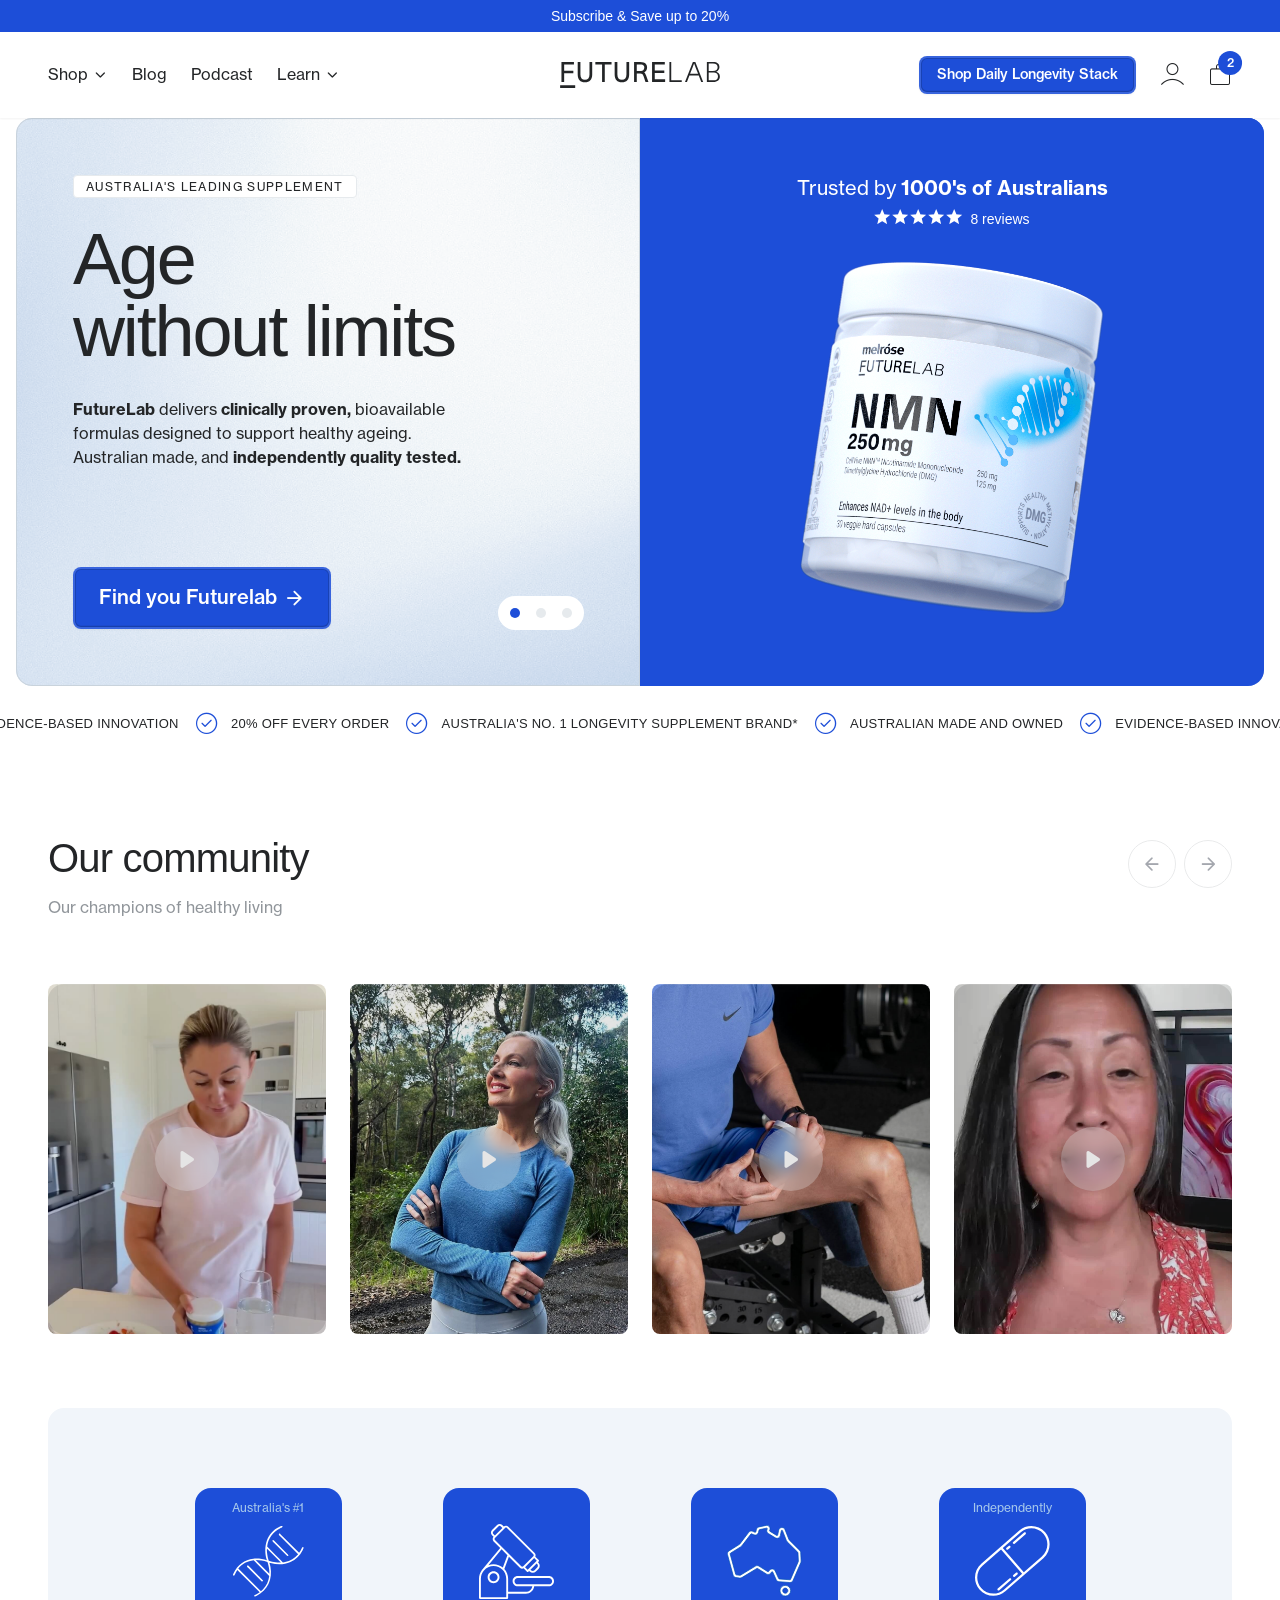
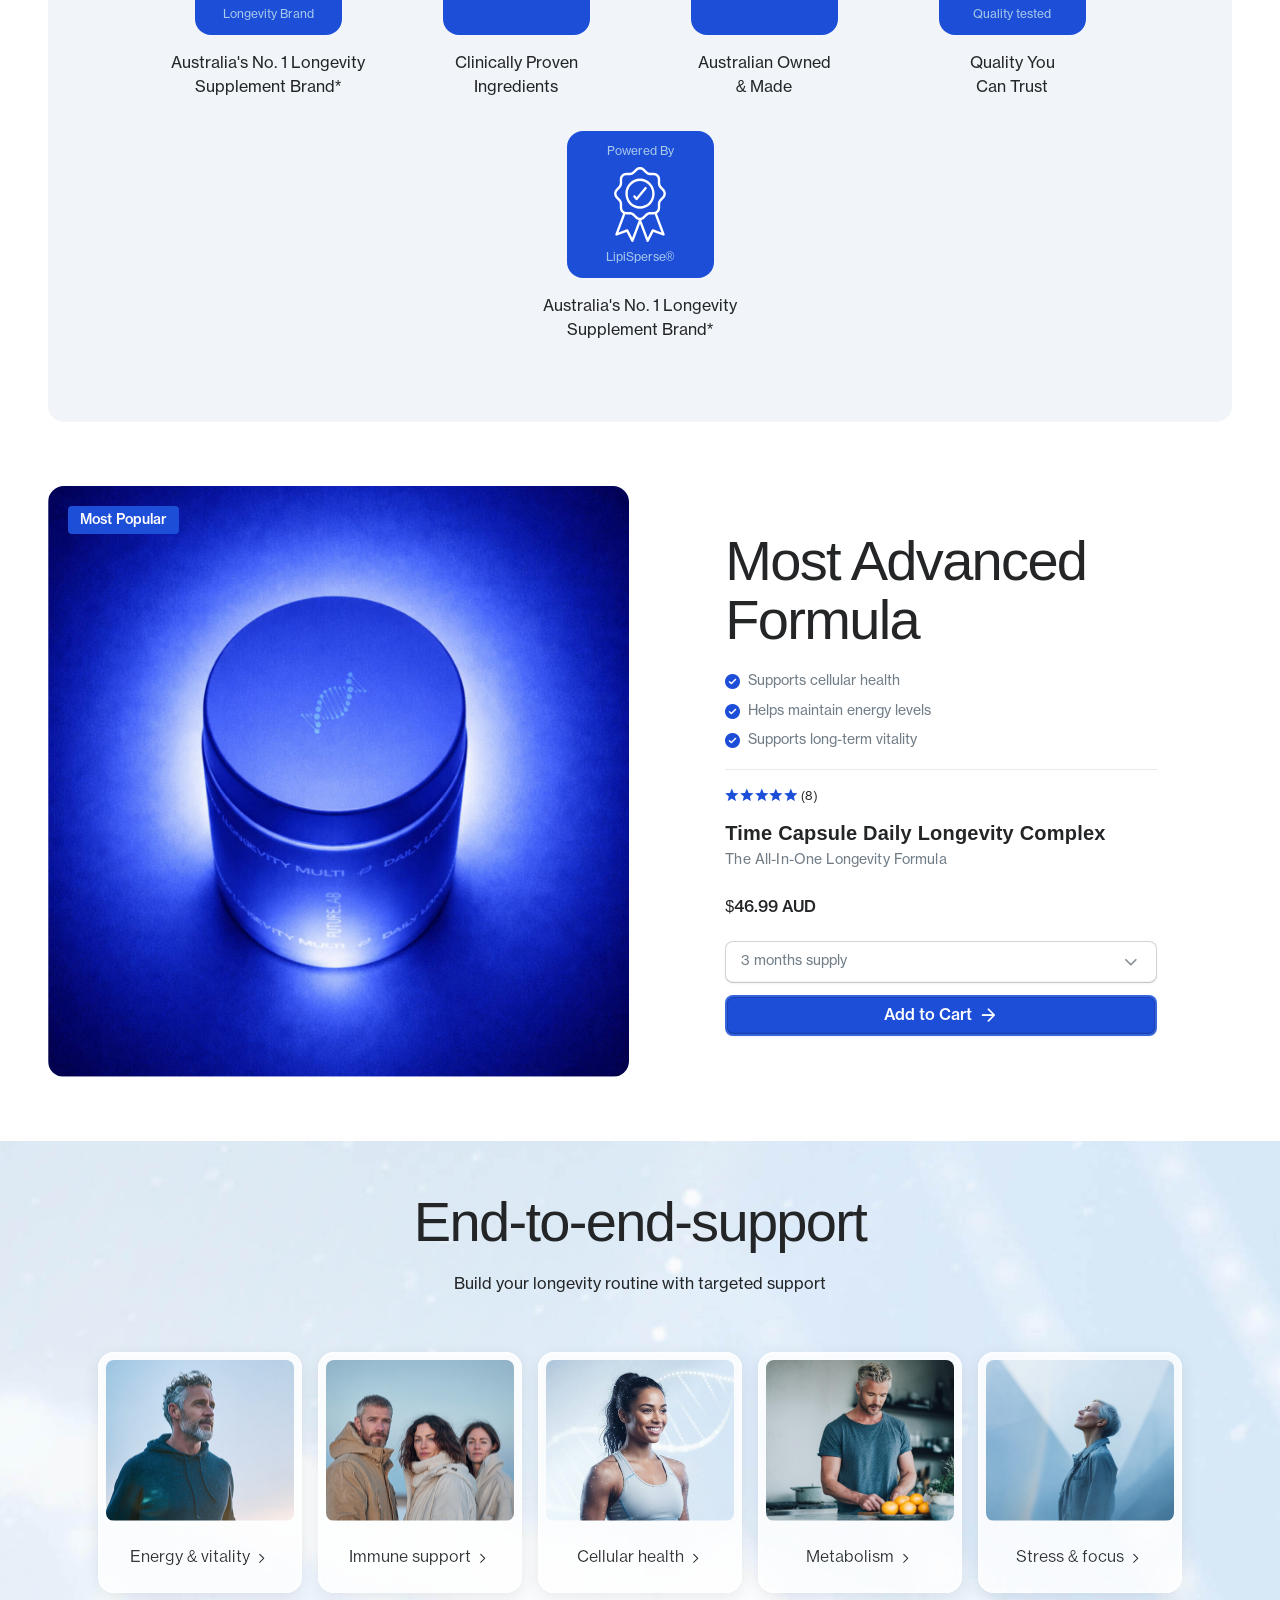
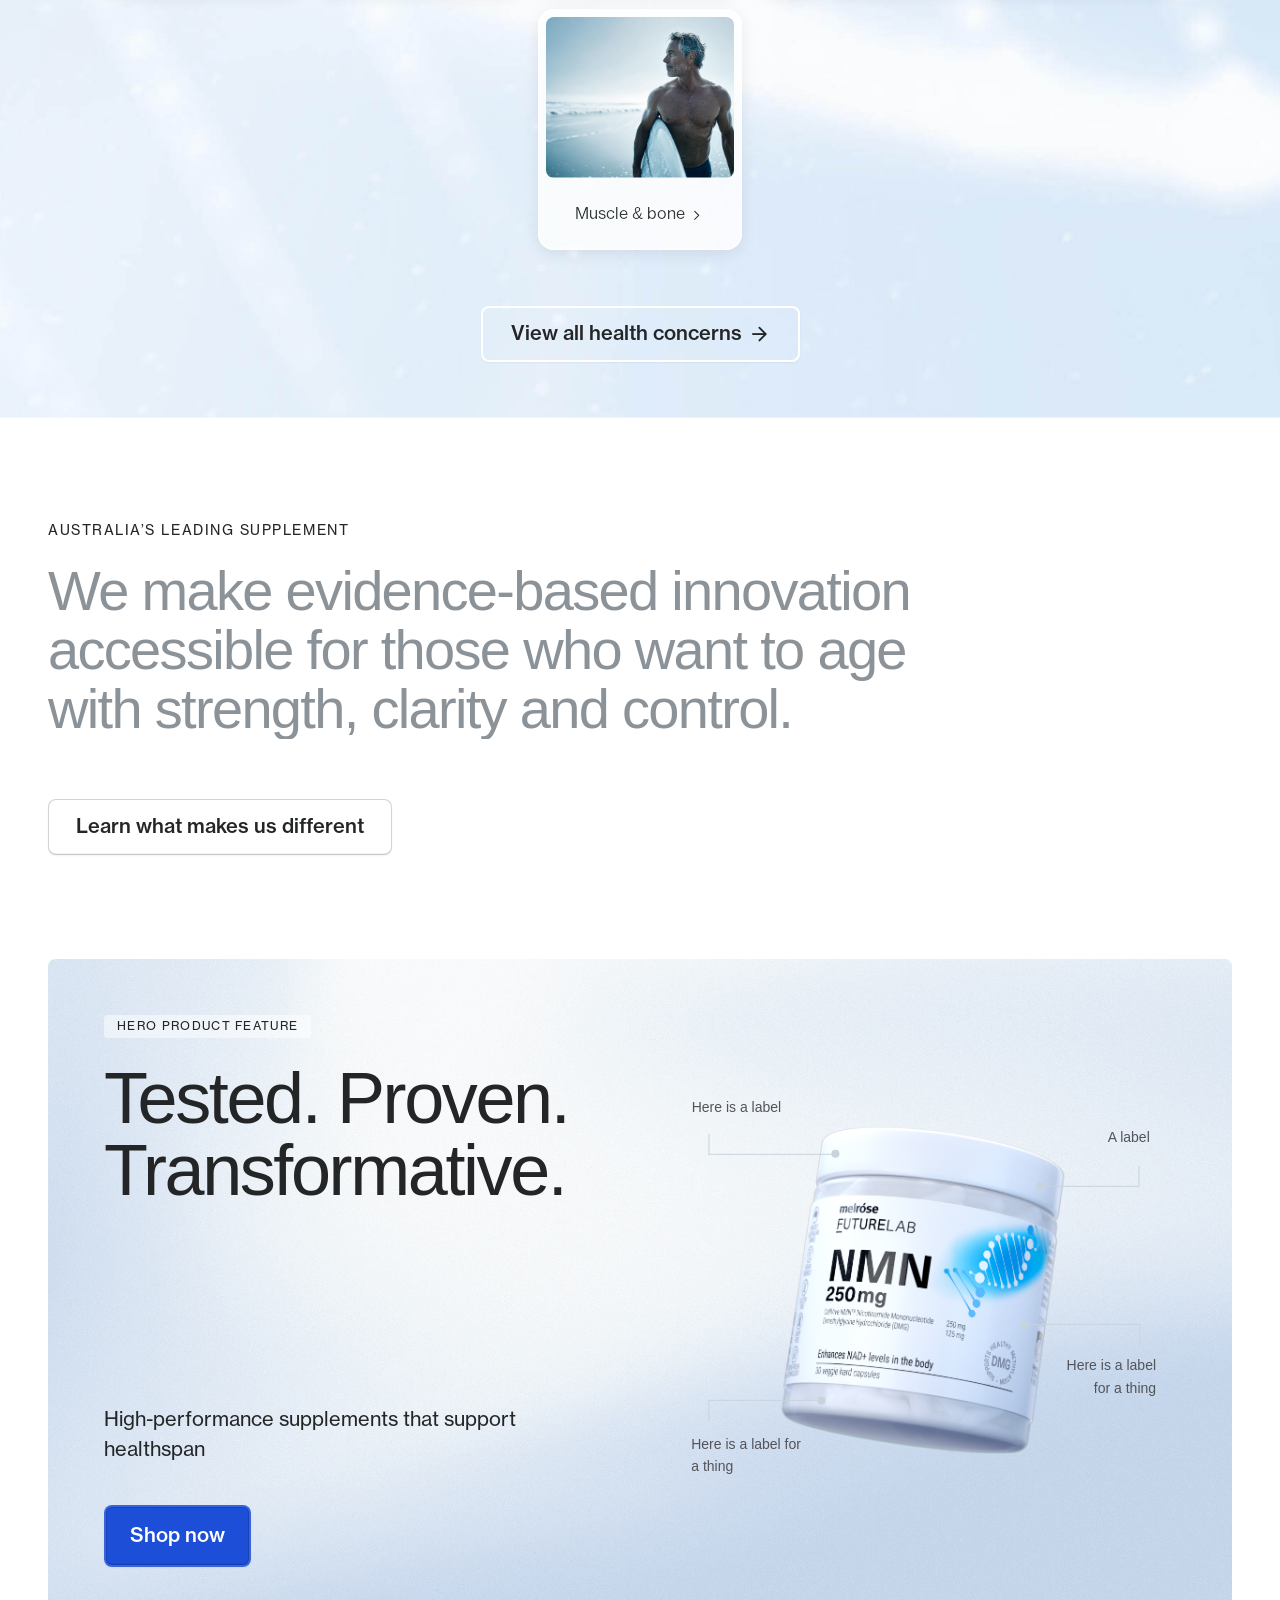
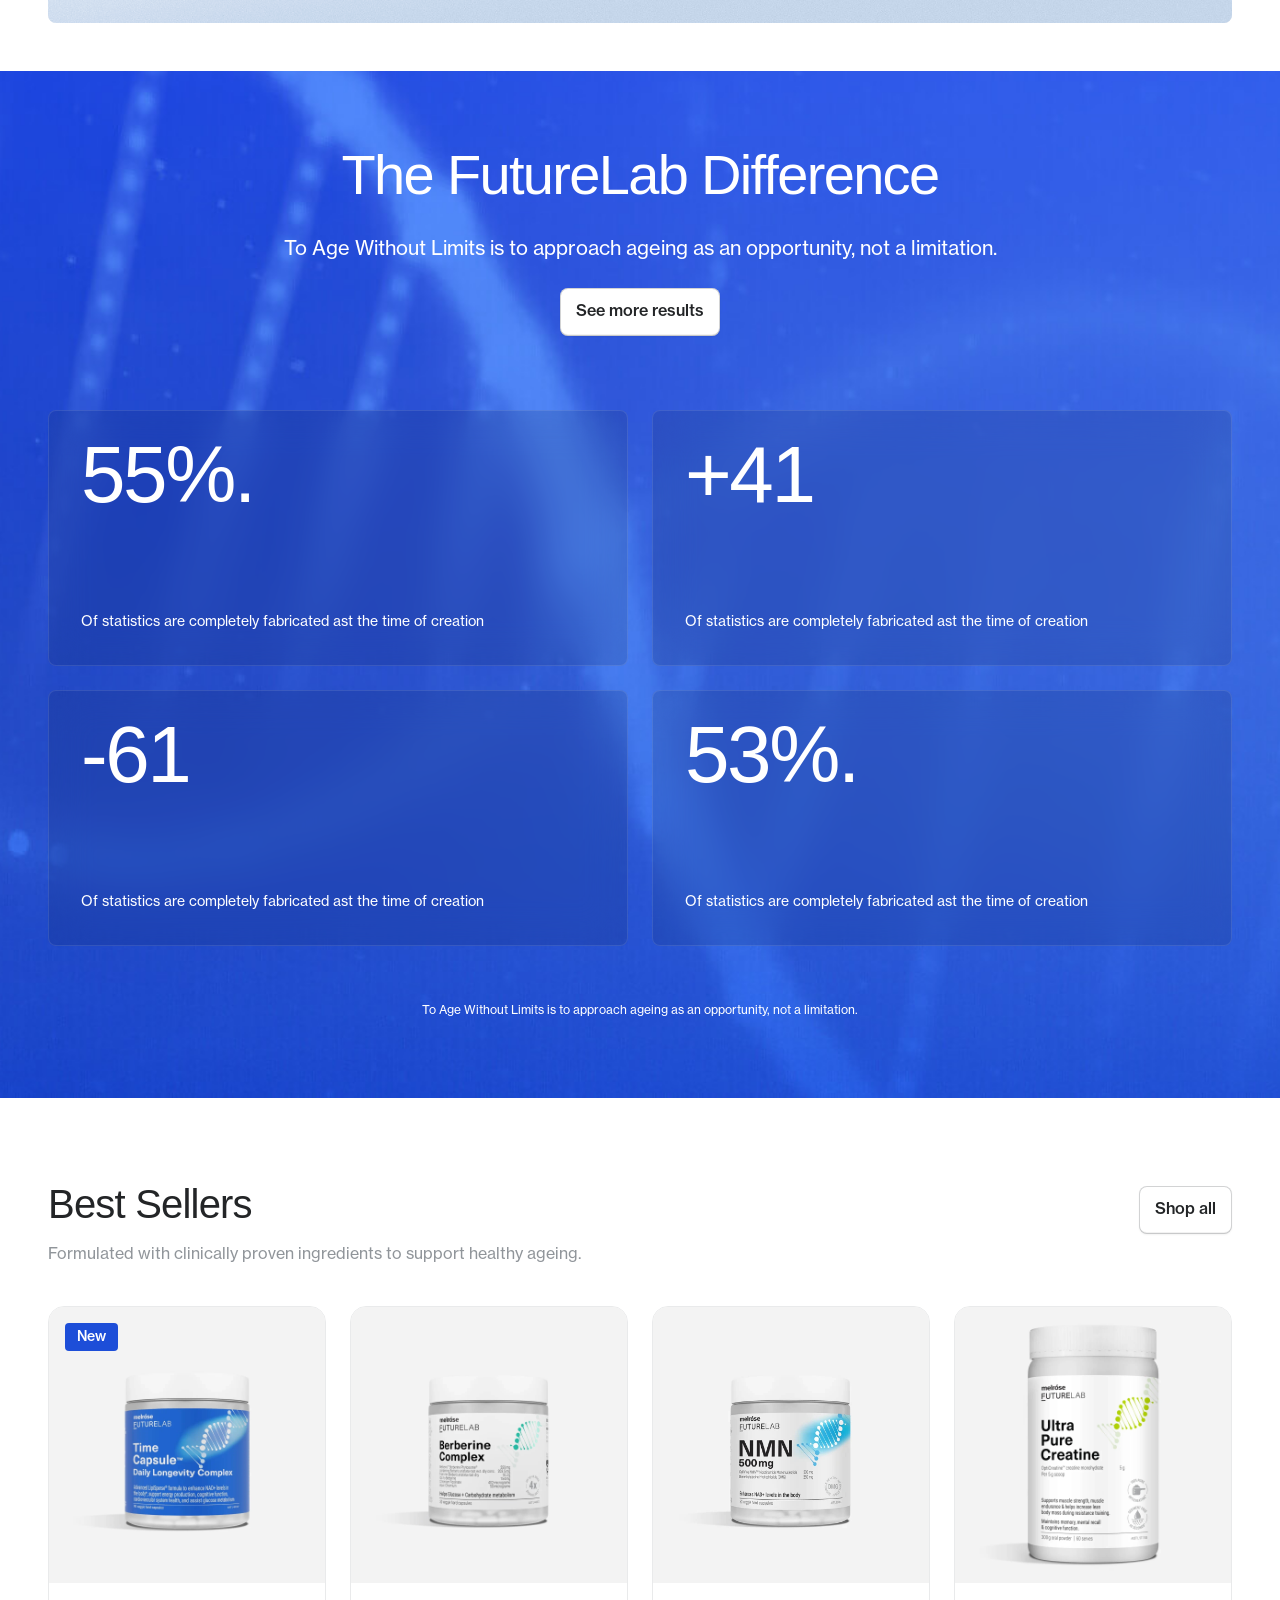
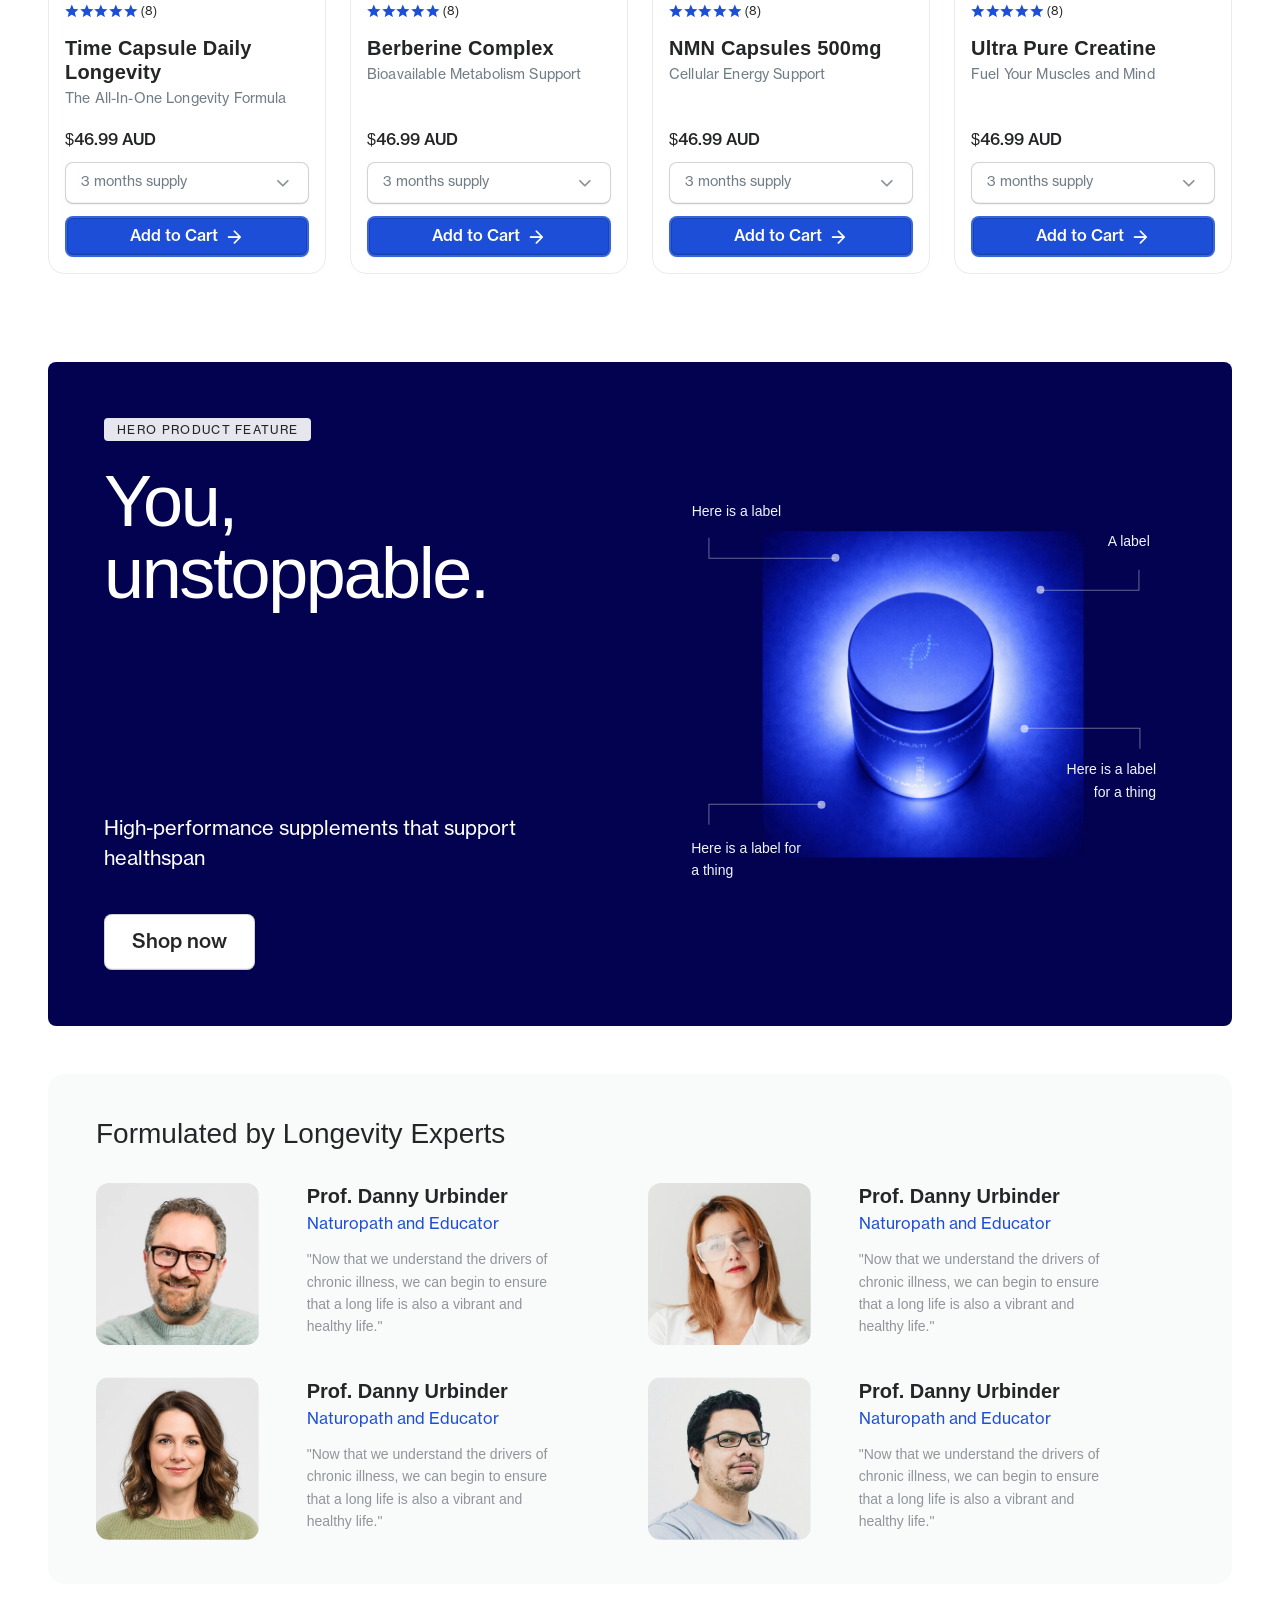
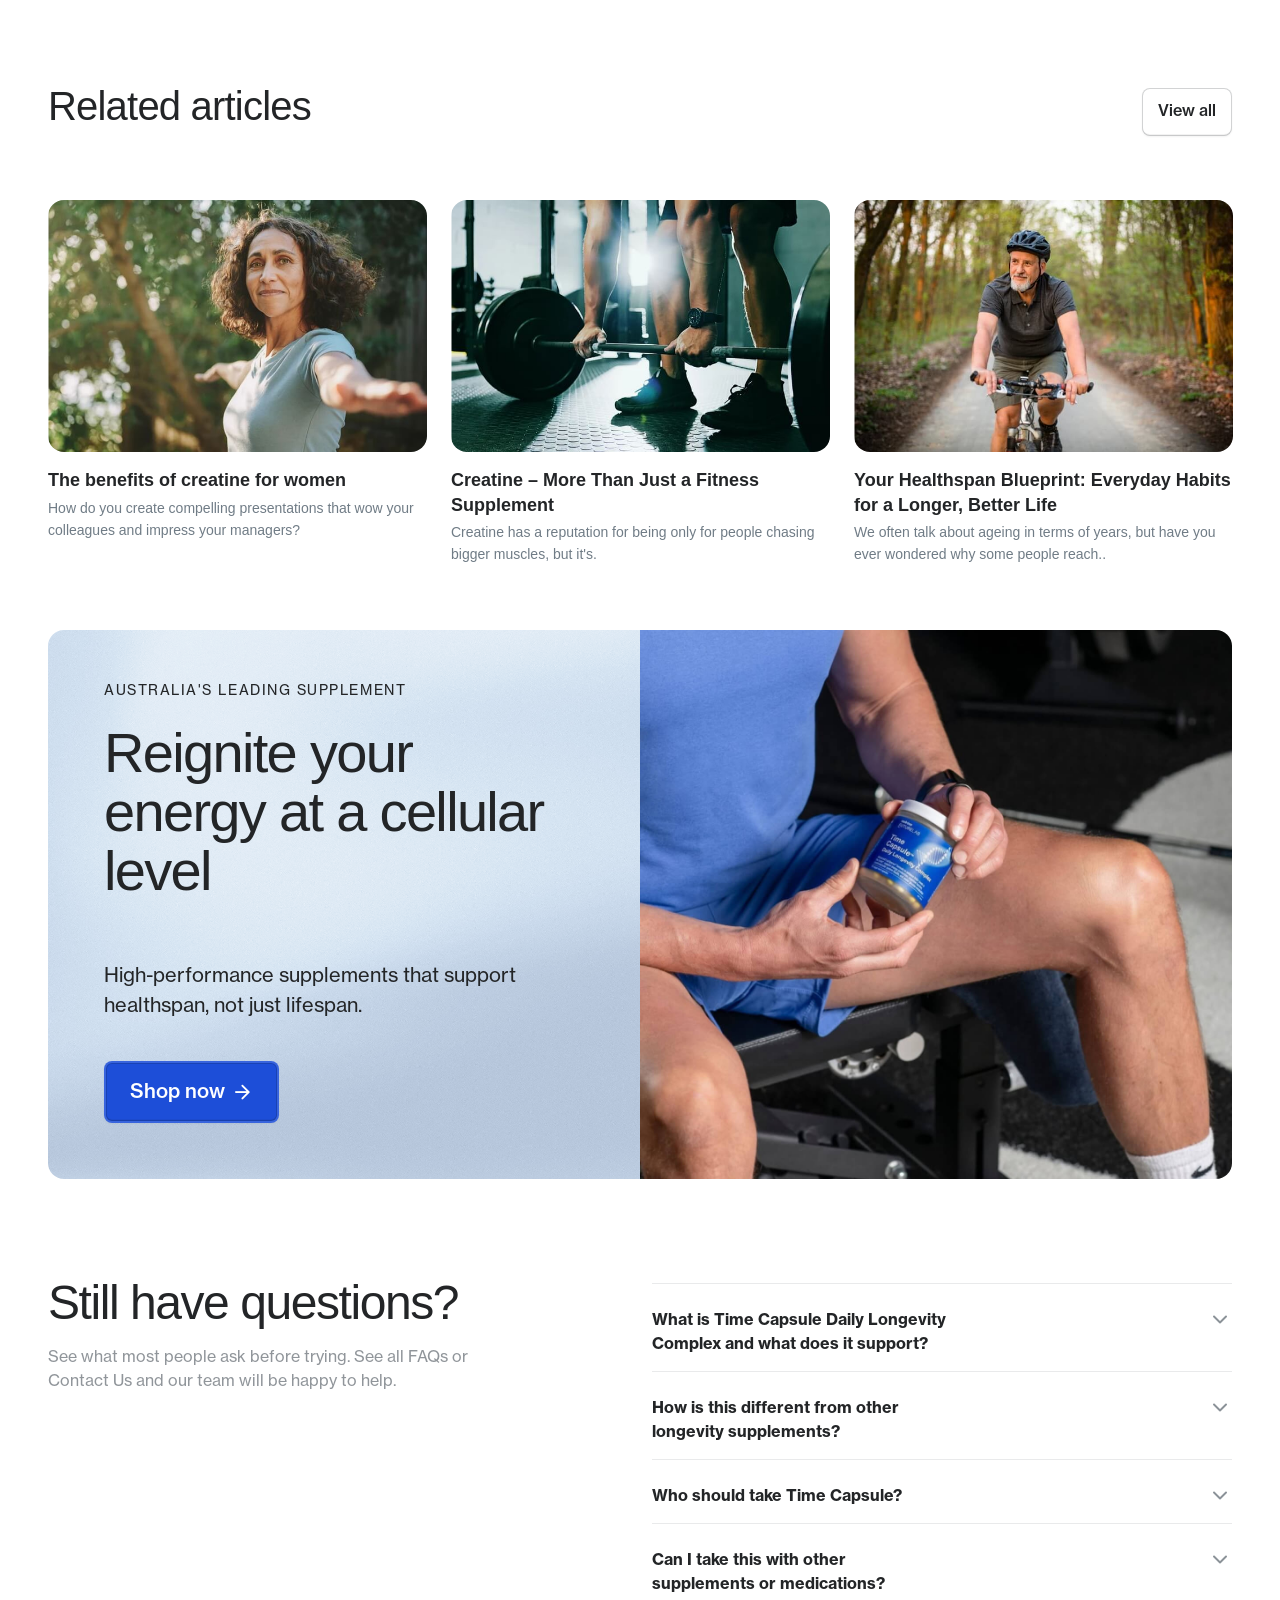
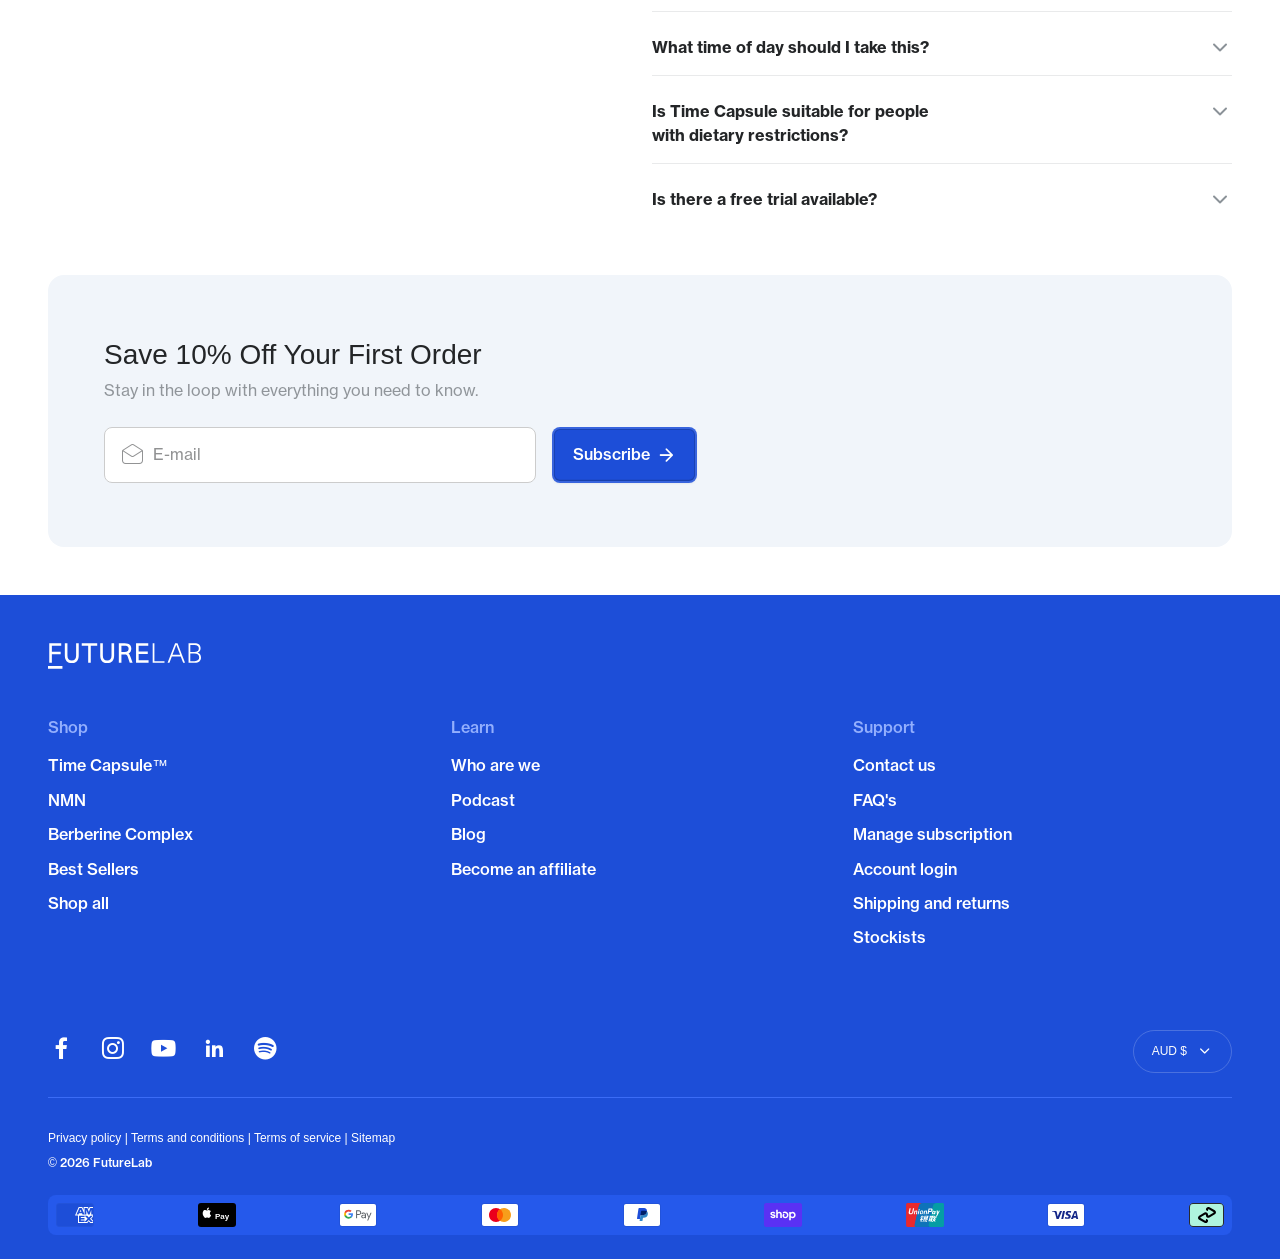
==== commit 548c15be: "refactor: sync nav-menu structure across all pages from index.html Co-Authored-By: Claude Opus 4.6 (" ====
--- a/index.html
+++ b/index.html
@@ -93,13 +93,6 @@
 			<div class="nav-menu__mask"></div>
 			<div class="nav-menu__body" data-lenis-prevent>
 				<div class="nav-menu__panel nav-menu__panel--l1">
-					<div class="nav-menu__panel-close desktop-only">
-						<button class="nav-menu__close" aria-label="Close menu"><svg width="24" height="24" viewBox="0 0 24 24"
-								fill="none">
-								<path d="M18 6L6 18M6 6l12 12" stroke="#232527" stroke-width="1.5" stroke-linecap="round"
-									stroke-linejoin="round" />
-							</svg></button>
-					</div>
 					<div class="nav-menu__cards">
 						<a href="product-detail.html" class="nav-menu__card nav-menu__card--dark bg-navy">
 							<div class="nav-menu__card-copy">
@@ -176,6 +169,10 @@
 						</div>
 					</div>
 					<div class="nav-menu__footer">
+						<div class="nav-menu__panel-close desktop-only">
+							<button class="nav-menu__close" aria-label="Close menu"><span class="iconfont icon-menu-close"
+								aria-hidden="true"></span></button>
+						</div>
 						<a href="#" class="nav-menu__social" aria-label="Facebook"><span class="iconfont icon-social-facebook"
 								aria-hidden="true"></span></a>
 						<a href="#" class="nav-menu__social" aria-label="Instagram"><span class="iconfont icon-social-instagram"
--- a/assets/fonts/icomoon/style.css
+++ b/assets/fonts/icomoon/style.css
@@ -1,10 +1,10 @@
 @font-face {
   font-family: 'icomoon';
-  src:  url('fonts/icomoon.eot?ixnnrh');
-  src:  url('fonts/icomoon.eot?ixnnrh#iefix') format('embedded-opentype'),
-    url('fonts/icomoon.ttf?ixnnrh') format('truetype'),
-    url('fonts/icomoon.woff?ixnnrh') format('woff'),
-    url('fonts/icomoon.svg?ixnnrh#icomoon') format('svg');
+  src:  url('fonts/icomoon.eot?we8vkl');
+  src:  url('fonts/icomoon.eot?we8vkl#iefix') format('embedded-opentype'),
+    url('fonts/icomoon.ttf?we8vkl') format('truetype'),
+    url('fonts/icomoon.woff?we8vkl') format('woff'),
+    url('fonts/icomoon.svg?we8vkl#icomoon') format('svg');
   font-weight: normal;
   font-style: normal;
   font-display: block;
@@ -25,6 +25,9 @@
   -moz-osx-font-smoothing: grayscale;
 }
 
+.icon-menu-close:before {
+  content: "\e921";
+}
 .icon-share-apple-podcasts:before {
   content: "\e91e";
 }
--- a/assets/css/style.css
+++ b/assets/css/style.css
@@ -1,2 +1,2 @@
-@-webkit-keyframes fadeIn{0%{opacity:0}to{opacity:1}}@keyframes fadeIn{0%{opacity:0}to{opacity:1}}@-webkit-keyframes fadeInUp{0%{opacity:0;-webkit-transform:translate3d(0,30px,0);transform:translate3d(0,30px,0)}to{opacity:1;-webkit-transform:translate3d(0,0,0);transform:translate3d(0,0,0)}}@keyframes fadeInUp{0%{opacity:0;-webkit-transform:translate3d(0,30px,0);transform:translate3d(0,30px,0)}to{opacity:1;-webkit-transform:translate3d(0,0,0);transform:translate3d(0,0,0)}}@-webkit-keyframes fadeInLeft{0%{opacity:0;-webkit-transform:translate3d(-30px,0,0);transform:translate3d(-30px,0,0)}to{opacity:1;-webkit-transform:none;transform:none}}@keyframes fadeInLeft{0%{opacity:0;-webkit-transform:translate3d(-30px,0,0);transform:translate3d(-30px,0,0)}to{opacity:1;-webkit-transform:none;transform:none}}@-webkit-keyframes fadeInRight{0%{opacity:0;-webkit-transform:translate3d(30px,0,0);transform:translate3d(30px,0,0)}to{opacity:1;-webkit-transform:none;transform:none}}@keyframes fadeInRight{0%{opacity:0;-webkit-transform:translate3d(30px,0,0);transform:translate3d(30px,0,0)}to{opacity:1;-webkit-transform:none;transform:none}}@-webkit-keyframes zoomOut{0%{opacity:0;-webkit-transform:scale(1.08);transform:scale(1.08)}to{opacity:1;-webkit-transform:scale(1);transform:scale(1)}}@keyframes zoomOut{0%{opacity:0;-webkit-transform:scale(1.08);transform:scale(1.08)}to{opacity:1;-webkit-transform:scale(1);transform:scale(1)}}@-webkit-keyframes loading{0%{-webkit-transform:rotate(0deg);transform:rotate(0deg)}to{-webkit-transform:rotate(360deg);transform:rotate(360deg)}}@keyframes loading{0%{-webkit-transform:rotate(0deg);transform:rotate(0deg)}to{-webkit-transform:rotate(360deg);transform:rotate(360deg)}}html .wowo{opacity:0}html .wowo.animated{-webkit-animation-duration:1s;animation-duration:1s;-webkit-animation-fill-mode:both;animation-fill-mode:both;visibility:visible}.fadeIn.animated{-webkit-animation-name:fadeIn;animation-name:fadeIn}.fadeInUp.animated{-webkit-animation-name:fadeInUp;animation-name:fadeInUp}.fadeInLeft.animated{-webkit-animation-name:fadeInLeft;animation-name:fadeInLeft}.fadeInRight.animated{-webkit-animation-name:fadeInRight;animation-name:fadeInRight}.zoomOut.animated{-webkit-animation-name:zoomOut;animation-name:zoomOut}.delay-in-1{-webkit-animation-delay:0.1s;animation-delay:0.1s}.delay-in-2{-webkit-animation-delay:0.2s;animation-delay:0.2s}.delay-in-3{-webkit-animation-delay:0.3s;animation-delay:0.3s}.delay-in-4{-webkit-animation-delay:0.4s;animation-delay:0.4s}.delay-in-5{-webkit-animation-delay:0.5s;animation-delay:0.5s}.delay-in-6{-webkit-animation-delay:0.6s;animation-delay:0.6s}.delay-in-7{-webkit-animation-delay:0.7s;animation-delay:0.7s}.delay-in-8{-webkit-animation-delay:0.8s;animation-delay:0.8s}.delay-in-9{-webkit-animation-delay:0.9s;animation-delay:0.9s}.delay-in-10{-webkit-animation-delay:1s;animation-delay:1s}.delay-in-11{-webkit-animation-delay:1.1s;animation-delay:1.1s}.delay-in-12{-webkit-animation-delay:1.2s;animation-delay:1.2s}.delay-in-13{-webkit-animation-delay:1.3s;animation-delay:1.3s}.delay-in-14{-webkit-animation-delay:1.4s;animation-delay:1.4s}.delay-in-15{-webkit-animation-delay:1.5s;animation-delay:1.5s}.delay-in-16{-webkit-animation-delay:1.6s;animation-delay:1.6s}.delay-in-17{-webkit-animation-delay:1.7s;animation-delay:1.7s}.delay-in-18{-webkit-animation-delay:1.8s;animation-delay:1.8s}.delay-in-19{-webkit-animation-delay:1.9s;animation-delay:1.9s}.delay-in-20{-webkit-animation-delay:2s;animation-delay:2s}.delay-in-21{-webkit-animation-delay:2.1s;animation-delay:2.1s}.delay-in-22{-webkit-animation-delay:2.2s;animation-delay:2.2s}.delay-in-23{-webkit-animation-delay:2.3s;animation-delay:2.3s}.delay-in-24{-webkit-animation-delay:2.4s;animation-delay:2.4s}.delay-in-25{-webkit-animation-delay:2.5s;animation-delay:2.5s}.delay-in-26{-webkit-animation-delay:2.6s;animation-delay:2.6s}.delay-in-27{-webkit-animation-delay:2.7s;animation-delay:2.7s}.delay-in-28{-webkit-animation-delay:2.8s;animation-delay:2.8s}.delay-in-29{-webkit-animation-delay:2.9s;animation-delay:2.9s}.delay-in-30{-webkit-animation-delay:3s;animation-delay:3s}*,:after,:before{-webkit-box-sizing:border-box;box-sizing:border-box;margin:0;padding:0;-webkit-user-select:text;-moz-user-select:text;-ms-user-select:text;user-select:text}html{-moz-text-size-adjust:none;-webkit-text-size-adjust:none;-ms-text-size-adjust:none;text-size-adjust:none;scroll-behavior:smooth}body{min-height:100vh;line-height:1.5;overflow-x:clip}h1,h2,h3,h4,h5,h6{word-break:break-word;overflow-wrap:break-word;font-weight:normal}p{overflow-wrap:break-word}ol,ul{list-style:none}a{color:inherit;text-decoration:none;-webkit-transition:opacity 0.3s ease,color 0.3s ease;transition:opacity 0.3s ease,color 0.3s ease}a [class*=icon-arrow]{-webkit-transition:-webkit-transform 0.2s ease;transition:-webkit-transform 0.2s ease;transition:transform 0.2s ease;transition:transform 0.2s ease,-webkit-transform 0.2s ease}a:hover .icon-arrow-right{-webkit-transform:translateX(4px);transform:translateX(4px)}a:hover .icon-arrow-left{-webkit-transform:translateX(-4px);transform:translateX(-4px)}a:hover .icon-arrow-up-right{-webkit-transform:translate(4px,-4px);transform:translate(4px,-4px)}[class*=" icon-"],[class^=icon-]{font-size:clamp(16px,1.1111111111vw,22.2222222222px)}@media (max-width:1023px){[class*=" icon-"],[class^=icon-]{font-size:1rem}}.icon-arrow-left,.icon-arrow-right,.icon-arrow-up-right{font-size:clamp(20px,1.3888888889vw,27.7777777778px);-webkit-transition:-webkit-transform 0.3s ease;transition:-webkit-transform 0.3s ease;transition:transform 0.3s ease;transition:transform 0.3s ease,-webkit-transform 0.3s ease;-ms-flex-negative:0;flex-shrink:0}canvas,img,picture,svg,video{display:block;max-width:100%}button,input,select,textarea{font:inherit;color:inherit}button{cursor:pointer;background:none;border:none}table{border-collapse:collapse}.visually-hidden{position:absolute;width:1px;height:1px;padding:0;margin:-1px;overflow:hidden;clip:rect(0,0,0,0);white-space:nowrap;border:0}@font-face{font-family:"Neue Haas Grotesk Text";src:url("../fonts/neuehaasgrottext-55roman-trial.otf") format("opentype");font-weight:400;font-style:normal;font-display:swap}@font-face{font-family:"Neue Haas Grotesk Text";src:url("../fonts/neuehaasgrottext-65medium-trial.otf") format("opentype");font-weight:500;font-style:normal;font-display:swap}@font-face{font-family:"Neue Haas Grotesk Text";src:url("../fonts/neuehaasgrottext-75bold-trial.otf") format("opentype");font-weight:700;font-style:normal;font-display:swap}body{font-family:"Neue Haas Grotesk Text",sans-serif;font-size:clamp(16px,1.1111111111vw,22.2222222222px);font-weight:400;line-height:1.5;color:#232527;-webkit-font-smoothing:antialiased;-moz-osx-font-smoothing:grayscale;text-rendering:optimizeLegibility}@media (max-width:767px){body{font-size:14px;line-height:1.5}}.h1,h1{font-family:"BDO Grotesk",sans-serif;font-size:56px}@media (min-width:1024px){.h1,h1{font-size:clamp(56px,3.8888888889vw,77.7777777778px)}}.h1,h1{font-weight:400;line-height:1.05;letter-spacing:-0.03em}@media (min-width:1024px) and (max-width:1279px){.h1,h1{font-family:"BDO Grotesk",sans-serif;font-size:48px;font-weight:400;line-height:1;letter-spacing:-1.44px}}@media (min-width:1024px) and (max-width:1279px) and (min-width:1024px){.h1,h1{font-size:clamp(48px,3.3333333333vw,66.6666666667px)}}@media (max-width:1023px){.h1,h1{font-family:"BDO Grotesk",sans-serif;font-size:40px;font-weight:400;line-height:1.1;letter-spacing:-0.8px}}@media (max-width:1023px) and (min-width:1024px){.h1,h1{font-size:clamp(40px,2.7777777778vw,55.5555555556px)}}@media (max-width:767px){.h1,h1{font-family:"BDO Grotesk",sans-serif;font-size:32px;font-weight:400;line-height:1.2;letter-spacing:-0.96px}}@media (max-width:767px) and (min-width:1024px){.h1,h1{font-size:clamp(32px,2.2222222222vw,44.4444444444px)}}.h2,h2{font-family:"BDO Grotesk",sans-serif;font-size:48px}@media (min-width:1024px){.h2,h2{font-size:clamp(48px,3.3333333333vw,66.6666666667px)}}.h2,h2{font-weight:400;line-height:1;letter-spacing:-1.44px}@media (max-width:1023px){.h2,h2{font-family:"BDO Grotesk",sans-serif;font-size:40px;font-weight:400;line-height:1.1;letter-spacing:-0.8px}}@media (max-width:1023px) and (min-width:1024px){.h2,h2{font-size:clamp(40px,2.7777777778vw,55.5555555556px)}}@media (max-width:767px){.h2,h2{font-family:"BDO Grotesk",sans-serif;font-size:32px;font-weight:400;line-height:1.2;letter-spacing:-0.96px}}@media (max-width:767px) and (min-width:1024px){.h2,h2{font-size:clamp(32px,2.2222222222vw,44.4444444444px)}}.h3,h3{font-family:"BDO Grotesk",sans-serif;font-size:40px}@media (min-width:1024px){.h3,h3{font-size:clamp(40px,2.7777777778vw,55.5555555556px)}}.h3,h3{font-weight:400;line-height:1.1;letter-spacing:-0.8px}@media (max-width:1023px){.h3,h3{font-family:"BDO Grotesk",sans-serif;font-size:28px;font-weight:400;line-height:1.15}}@media (max-width:1023px) and (min-width:1024px){.h3,h3{font-size:clamp(28px,1.9444444444vw,38.8888888889px)}}@media (max-width:767px){.h3,h3{font-family:"BDO Grotesk",sans-serif;font-size:28px;font-weight:400;line-height:1.15}}@media (max-width:767px) and (min-width:1024px){.h3,h3{font-size:clamp(28px,1.9444444444vw,38.8888888889px)}}.h4,h4{font-family:"BDO Grotesk",sans-serif;font-size:28px}@media (min-width:1024px){.h4,h4{font-size:clamp(28px,1.9444444444vw,38.8888888889px)}}.h4,h4{font-weight:400;line-height:1.15}@media (max-width:767px){.h4,h4{font-size:24px;line-height:1.2}}.h5,h5{font-family:"BDO Grotesk",sans-serif;font-size:clamp(20px,1.3888888889vw,27.7777777778px);font-weight:600;line-height:1.2}@media (max-width:1023px){.h5,h5{font-size:18px;line-height:1.3}}.h6,h6{font-family:"BDO Grotesk",sans-serif;font-size:clamp(18px,1.25vw,25px);font-weight:600;line-height:1.35}@media (max-width:1023px){.h6,h6{font-size:16px;line-height:1.4}}.bg-neon-tide{background-color:#1d4ed8}.bg-neon-tide-300{background-color:#93affd}.bg-neon-tide-500{background-color:#3b6cf6}.bg-neon-tide-600{background-color:#2559eb}.bg-neon-tide-900{background-color:#1e3a8a}.bg-brand-purple{background-color:#9e77ed}.bg-dark{background-color:#232527}.bg-dark-alt{background-color:#262525}.bg-dark-secondary{background-color:#53545a}.bg-grey-900{background-color:#414651}.bg-grey-800{background-color:#535862}.bg-grey-700{background-color:#717680}.bg-grey-600{background-color:#8b9298}.bg-grey-400{background-color:#A4A7AE}.bg-slate{background-color:#707c86}.bg-stone{background-color:#90959a}.bg-mist{background-color:#c9d3dc}.bg-mist-50{background-color:#e6eaed}.bg-teal{background-color:#4dd7fa}.bg-sky{background-color:#a6c8eb}.bg-cloud{background-color:#f1f5fa}.bg-cloud-alt{background-color:#f9fbfb}.bg-frost{background-color:#eff3ff}.bg-white{background-color:#ffffff}.bg-black{background-color:#000000}.bg-border{background-color:#e9eaeb}.bg-border-medium{background-color:#d5d7da}.bg-border-light{background-color:#cccccc}.bg-bg-hover{background-color:#fafafa}.bg-bg-subtle{background-color:#f5f5f5}.bg-bg-selected{background-color:#fcfcfc}.bg-navy{background-color:#020251}@media (max-width:1023px){.desktop-only{display:none!important}}@media (min-width:1024px){.mobile-only{display:none!important}}.content[class*=bg-]{border-radius:var(--radius-lg);overflow:hidden}:root{--container-padding:48px;--section-padding:40px;--radius-md:8px;--radius-lg:16px;--menu-width:444px;--menu-padding:clamp(24px,1.6666666667vw,33.3333333333px);--card-height:clamp(136px,9.4444444444vw,188.8888888889px);--header-height:clamp(86px,5.9722222222vw,119.4444444444px);--nav-gap:16px}@media (max-width:1023px){:root{--container-padding:16px;--radius-lg:8px;--nav-gap:0px;--header-height:56px}}#main-content{display:-webkit-box;display:-ms-flexbox;display:flex;-webkit-box-orient:vertical;-webkit-box-direction:normal;-ms-flex-direction:column;flex-direction:column;gap:clamp(24px,1.6666666667vw,33.3333333333px)}@media (max-width:767px){#main-content{gap:0}}#main-content.section-nogap{gap:0}#main-content.section-nogap section:not(.section--has-bg){padding-top:var(--section-padding);padding-bottom:var(--section-padding)}#main-content.section-nogap section:not(.section--has-bg)+section:not(.section--has-bg){padding-top:0}.article-body:last-child,.block-blog-listing:last-child,.block-product-grid+.block-seo-text{margin-bottom:clamp(24px,1.6666666667vw,33.3333333333px)}.container{width:100%;max-width:1440px;margin:0 auto;padding:0 var(--container-padding)}@media (min-width:1441px) and (max-width:2000px){.container{max-width:100%}}@media (min-width:2001px){.container{max-width:2000px}}.content{margin:0 auto}.container--narrow{width:100%;max-width:1440px;margin:0 auto;padding:0 var(--container-padding)}.img{-webkit-transform:translateZ(0);transform:translateZ(0);overflow:hidden;-webkit-transition:all 0.3s;transition:all 0.3s;border-radius:16px}.img .img-box{width:100%;position:relative}.img .img-box iframe,.img .img-box img,.img .img-box video{position:absolute;-webkit-transform-origin:center;transform-origin:center;width:100%;height:100%;top:50%;left:50%;-webkit-transform:translate(-50%,-50%);transform:translate(-50%,-50%);-o-object-fit:cover;object-fit:cover}.img--bg{position:absolute!important;width:100%;height:100%;left:0;top:0;border-radius:0;pointer-events:none;z-index:0}.img--bg .img-box{width:100%;height:100%}.img--bg~*{position:relative;z-index:1}.img--decorative{display:-webkit-inline-box;display:-ms-inline-flexbox;display:inline-flex;-webkit-box-align:center;-ms-flex-align:center;align-items:center;-webkit-box-pack:center;-ms-flex-pack:center;justify-content:center;overflow:visible}.img--decorative img{position:static;-webkit-transform:none;transform:none;width:auto;height:auto}.btn{display:-webkit-inline-box;display:-ms-inline-flexbox;display:inline-flex;-webkit-box-align:center;-ms-flex-align:center;align-items:center;-webkit-box-pack:center;-ms-flex-pack:center;justify-content:center;gap:6px;border-radius:var(--radius-md);font-family:"Neue Haas Grotesk Text",sans-serif;font-weight:500;cursor:pointer;text-decoration:none;-webkit-transition:background-color 0.2s ease;transition:background-color 0.2s ease;position:relative;border:2px solid transparent;padding:clamp(9px,0.625vw,12.5px) clamp(16px,1.1111111111vw,22.2222222222px);font-size:clamp(16px,1.1111111111vw,22.2222222222px);font-weight:500;line-height:1.6;text-align:center}@media (max-width:1023px){.btn{padding:9px 16px;font-size:16px}}.btn--neon-tide{background-color:#1d4ed8;color:#ffffff;border-color:rgba(255,255,255,0.12);-webkit-box-shadow:0px 1px 2px 0px rgba(10,13,18,0.05),inset 0px 0px 0px 1px rgba(10,13,18,0.18),inset 0px -2px 0px 0px rgba(10,13,18,0.05);box-shadow:0px 1px 2px 0px rgba(10,13,18,0.05),inset 0px 0px 0px 1px rgba(10,13,18,0.18),inset 0px -2px 0px 0px rgba(10,13,18,0.05)}.btn--neon-tide:hover{background-color:#3b6cf6}.btn--white{background-color:#ffffff;color:#232527;border:none;padding-top:clamp(11px,0.7638888889vw,15.2777777778px);padding-bottom:clamp(11px,0.7638888889vw,15.2777777778px);-webkit-box-shadow:0px 1px 2px 0px rgba(10,13,18,0.05),inset 0px 0px 0px 1px rgba(10,13,18,0.18),inset 0px -2px 0px 0px rgba(10,13,18,0.05);box-shadow:0px 1px 2px 0px rgba(10,13,18,0.05),inset 0px 0px 0px 1px rgba(10,13,18,0.18),inset 0px -2px 0px 0px rgba(10,13,18,0.05);backdrop-filter:blur(34.46px);-webkit-backdrop-filter:blur(34.46px)}.btn--white:hover{background-color:#f1f5fa}@media (max-width:1023px){.btn--white{padding-top:11px;padding-bottom:11px}}.btn--white.btn--md{padding-top:clamp(13px,0.9027777778vw,18.0555555556px);padding-bottom:clamp(13px,0.9027777778vw,18.0555555556px)}@media (max-width:1023px){.btn--white.btn--md{padding-top:13px;padding-bottom:13px}}.btn--white.btn--lg{padding-top:clamp(16px,1.1111111111vw,22.2222222222px);padding-bottom:clamp(16px,1.1111111111vw,22.2222222222px)}@media (max-width:1023px){.btn--white.btn--lg{padding-top:16px;padding-bottom:16px}}.btn--outline-dark{background-color:transparent;border-color:#232527;color:#232527}.btn--outline-white{background-color:transparent;border-color:#ffffff;color:#ffffff}.btn--glass{background-color:rgba(255,255,255,0);border-color:#ffffff;color:#232527;-webkit-box-shadow:0px 1px 2px 0px rgba(10,13,18,0.05);box-shadow:0px 1px 2px 0px rgba(10,13,18,0.05);backdrop-filter:blur(17px);-webkit-backdrop-filter:blur(17px)}.btn--glass:hover{background-color:rgba(255,255,255,0.5)}.btn--sm{padding-top:clamp(6px,0.4166666667vw,8.3333333333px);padding-bottom:clamp(6px,0.4166666667vw,8.3333333333px)}@media (max-width:1023px){.btn--sm{padding-top:6px;padding-bottom:6px}}.btn--md{font-size:clamp(20px,1.3888888889vw,27.7777777778px);line-height:1.5;padding:clamp(11px,0.7638888889vw,15.2777777778px) clamp(28px,1.9444444444vw,38.8888888889px)}.btn--lg{font-size:clamp(20px,1.3888888889vw,27.7777777778px);line-height:1.5;padding:clamp(14px,0.9722222222vw,19.4444444444px) clamp(24px,1.6666666667vw,33.3333333333px)}.btn--full{width:100%}.btn__icon{font-size:clamp(20px,1.3888888889vw,27.7777777778px);-ms-flex-negative:0;flex-shrink:0;-webkit-transition:all 0.2s ease;transition:all 0.2s ease}.btn__icon--lg{font-size:clamp(22px,1.5277777778vw,30.5555555556px)}.btn:hover .btn__icon,.btn:hover [class*=icon-]{-webkit-transform:translateX(4px);transform:translateX(4px)}.btn [class*=icon-]{-webkit-transition:all 0.2s ease;transition:all 0.2s ease}.breadcrumb .content{padding:clamp(16px,1.1111111111vw,22.2222222222px) 0}@media (max-width:767px){.breadcrumb .content{padding:8px 0}}.breadcrumb__list{display:-webkit-box;display:-ms-flexbox;display:flex;-webkit-box-align:center;-ms-flex-align:center;align-items:center;gap:clamp(8px,0.5555555556vw,11.1111111111px);list-style:none;margin:0;padding:0}@media (max-width:767px){.breadcrumb__list{gap:6px}}.breadcrumb__item{display:-webkit-box;display:-ms-flexbox;display:flex;-webkit-box-align:center;-ms-flex-align:center;align-items:center;gap:clamp(8px,0.5555555556vw,11.1111111111px);font-family:"Neue Haas Grotesk Text",sans-serif;font-size:clamp(14px,0.9722222222vw,19.4444444444px);font-weight:500;line-height:1.6;color:#707c86}@media (max-width:767px){.breadcrumb__item{gap:6px;font-size:12px;line-height:1.3}}.breadcrumb__item a{color:#707c86;text-decoration:none}.breadcrumb__item a:hover{color:#232527}.breadcrumb__item--active{color:#1d4ed8}.breadcrumb__item--active a{color:#1d4ed8}.breadcrumb__item:before{content:"";display:inline-block;width:clamp(16px,1.1111111111vw,22.2222222222px);height:clamp(16px,1.1111111111vw,22.2222222222px);background:url("data:image/svg+xml,%3Csvg xmlns='http://www.w3.org/2000/svg' width='16' height='16' viewBox='0 0 24 24' fill='none' stroke='%23707c86' stroke-width='2' stroke-linecap='round' stroke-linejoin='round'%3E%3Cpath d='m9 18 6-6-6-6'/%3E%3C/svg%3E") no-repeat center;background-size:contain;-ms-flex-negative:0;flex-shrink:0}@media (max-width:767px){.breadcrumb__item:before{width:16px;height:16px}}.breadcrumb__item:first-child:before{display:none}.page-header .content{padding:clamp(32px,2.2222222222vw,44.4444444444px) 0 clamp(48px,3.3333333333vw,66.6666666667px)}@media (max-width:767px){.page-header .content{padding:8px 0 32px}}.page-header__title{color:#232527;margin-bottom:clamp(24px,1.6666666667vw,33.3333333333px);-webkit-transform:translate(0,-10%);transform:translate(0,-10%)}@media (min-width:1024px){.page-header__title{max-width:85%}}@media (min-width:768px) and (max-width:1023px){.page-header__title{font-size:40px;letter-spacing:-1.44px;margin-bottom:16px}}@media (max-width:767px){.page-header__title{font-size:32px;line-height:1.2;letter-spacing:-0.96px;margin-bottom:12px;-webkit-transform:none;transform:none}}.page-header__description{max-width:66.6666666667%}@media (min-width:1024px) and (max-width:1279px){.page-header__description{max-width:80%}}@media (min-width:768px) and (max-width:1023px){.page-header__description{max-width:90%}}.page-header__description{font-family:"Neue Haas Grotesk Text",sans-serif;font-size:clamp(20px,1.3888888889vw,27.7777777778px);font-weight:400;line-height:1.5;color:#90959a}@media (max-width:767px){.page-header__description{max-width:100%;font-size:16px;line-height:1.5}}.page-header--hidden{display:none}.page-header--article .content{padding-top:clamp(74px,5.1388888889vw,102.7777777778px);padding-bottom:clamp(56px,3.8888888889vw,77.7777777778px)}.page-header--article .page-header__title{margin-bottom:clamp(30px,2.0833333333vw,41.6666666667px);-webkit-transform:translate(0,0);transform:translate(0,0)}.pagination{border-top:1px solid #e9eaeb;padding-top:clamp(20px,1.3888888889vw,27.7777777778px)}@media (max-width:767px){.pagination{margin-inline:calc(-1 * var(--container-padding));padding:var(--container-padding)}}.pagination__list{display:-webkit-box;display:-ms-flexbox;display:flex;-webkit-box-align:center;-ms-flex-align:center;align-items:center;gap:2px;list-style:none;margin:0;padding:0}.pagination__item>a,.pagination__item>span{display:-webkit-box;display:-ms-flexbox;display:flex;-webkit-box-align:center;-ms-flex-align:center;align-items:center;-webkit-box-pack:center;-ms-flex-pack:center;justify-content:center;min-width:clamp(40px,2.7777777778vw,55.5555555556px);height:clamp(40px,2.7777777778vw,55.5555555556px);padding:0 clamp(12px,0.8333333333vw,16.6666666667px);border-radius:9999px;font-family:"Neue Haas Grotesk Text",sans-serif;font-size:clamp(14px,0.9722222222vw,19.4444444444px);font-weight:500;line-height:1.43;color:#717680;text-decoration:none;-webkit-transition:background-color 0.3s ease;transition:background-color 0.3s ease}.pagination__item>a:hover{background-color:#fafafa;color:#414651}.pagination__item--active>span{background-color:#fafafa;color:#414651}.pagination__item--ellipsis>span{cursor:default}.pagination__item--next a,.pagination__item--prev a{gap:clamp(4px,0.2777777778vw,5.5555555556px);color:#535862;font-weight:600;padding:0}.pagination__item--next a:hover,.pagination__item--prev a:hover{background-color:transparent}.pagination__item--prev{-webkit-box-flex:1;-ms-flex:1;flex:1;-webkit-box-pack:start;-ms-flex-pack:start;justify-content:flex-start}.pagination__item--prev a{-webkit-box-pack:start;-ms-flex-pack:start;justify-content:flex-start}.pagination__item--next{-webkit-box-flex:1;-ms-flex:1;flex:1;-webkit-box-pack:end;-ms-flex-pack:end;justify-content:flex-end}.pagination__item--next a{-webkit-box-pack:end;-ms-flex-pack:end;justify-content:flex-end}.pagination__info{display:none}@media (max-width:767px){.pagination{padding-top:16px}.pagination__list{-webkit-box-pack:justify;-ms-flex-pack:justify;justify-content:space-between}.pagination__item:not(.pagination__item--prev):not(.pagination__item--next):not(.pagination__info){display:none}.pagination__item--next,.pagination__item--prev{-webkit-box-flex:0;-ms-flex:0;flex:0}.pagination__item--next a,.pagination__item--prev a{width:40px;height:40px;padding:8px;border:1px solid #d5d7da;border-radius:var(--radius-md);-webkit-box-shadow:0px 1px 2px 0px rgba(10,13,18,0.05),inset 0px 0px 0px 1px rgba(10,13,18,0.18),inset 0px -2px 0px 0px rgba(10,13,18,0.05);box-shadow:0px 1px 2px 0px rgba(10,13,18,0.05),inset 0px 0px 0px 1px rgba(10,13,18,0.18),inset 0px -2px 0px 0px rgba(10,13,18,0.05);background-color:#ffffff;-webkit-box-pack:center;-ms-flex-pack:center;justify-content:center;font-size:0;overflow:hidden;gap:0}.pagination__item--next [class*=icon-],.pagination__item--prev [class*=icon-]{font-size:20px}.pagination__info{display:-webkit-box;display:-ms-flexbox;display:flex;-webkit-box-align:center;-ms-flex-align:center;align-items:center;font-family:"Neue Haas Grotesk Text",sans-serif;font-size:14px;font-weight:500;line-height:1.43;color:#414651}}.filter-bar{z-index:1;position:relative;display:-webkit-box;display:-ms-flexbox;display:flex;-webkit-box-align:center;-ms-flex-align:center;align-items:center;-webkit-box-pack:justify;-ms-flex-pack:justify;justify-content:space-between;gap:clamp(32px,2.2222222222vw,44.4444444444px)}@media (max-width:767px){.filter-bar{-webkit-box-orient:horizontal;-webkit-box-direction:normal;-ms-flex-direction:row;flex-direction:row;-webkit-box-align:center;-ms-flex-align:center;align-items:center;gap:8px;padding-bottom:16px}}.filter-bar .dropdown__filter-icon{display:none}.filter-bar .dropdown__toggle span{font-family:"Neue Haas Grotesk Text",sans-serif}@media (max-width:767px){.filter-bar .dropdown__toggle{width:40px;height:40px;min-width:0;padding:0;border:1px solid #d5d7da;border-radius:var(--radius-md);-webkit-box-shadow:0px 1px 2px 0px rgba(10,13,18,0.05),inset 0px 0px 0px 1px rgba(10,13,18,0.18),inset 0px -2px 0px 0px rgba(10,13,18,0.05);box-shadow:0px 1px 2px 0px rgba(10,13,18,0.05),inset 0px 0px 0px 1px rgba(10,13,18,0.18),inset 0px -2px 0px 0px rgba(10,13,18,0.05);background-color:#ffffff;font-size:0;-webkit-box-pack:center;-ms-flex-pack:center;justify-content:center;-ms-flex-negative:0;flex-shrink:0;gap:0}.filter-bar .dropdown__toggle .dropdown__chevron,.filter-bar .dropdown__toggle span{display:none}.filter-bar .dropdown__toggle .dropdown__filter-icon{display:block;font-size:20px;-ms-flex-negative:0;flex-shrink:0}.filter-bar .dropdown__toggle.is-active .dropdown__filter-icon{-webkit-transform:none;transform:none}}.filter-bar .dropdown__item{font-family:"Neue Haas Grotesk Text",sans-serif;font-size:clamp(16px,1.1111111111vw,22.2222222222px);font-weight:500;line-height:1.5}.filter-bar__info{display:-webkit-box;display:-ms-flexbox;display:flex;-webkit-box-align:center;-ms-flex-align:center;align-items:center;gap:clamp(24px,1.6666666667vw,33.3333333333px)}@media (max-width:1023px){.filter-bar__info{gap:16px;-ms-flex-wrap:wrap;flex-wrap:wrap}}.filter-bar__count{font-family:"Neue Haas Grotesk Text",sans-serif;font-size:14px;font-weight:500;line-height:1.4;color:#232527;white-space:nowrap}@media (max-width:767px){.filter-bar__count{-webkit-box-flex:1;-ms-flex:1;flex:1}}.filter-bar__divider{width:1px;height:clamp(19px,1.3194444444vw,26.3888888889px);background-color:#e9eaeb;-ms-flex-negative:0;flex-shrink:0}.filter-bar__toggle{display:-webkit-box;display:-ms-flexbox;display:flex;-webkit-box-align:center;-ms-flex-align:center;align-items:center;gap:clamp(8px,0.5555555556vw,11.1111111111px);cursor:pointer}.filter-bar__switch{position:relative;width:clamp(36px,2.5vw,50px);height:clamp(20px,1.3888888889vw,27.7777777778px);background-color:#f5f5f5;border-radius:9999px;border:none;padding:2px;cursor:pointer;-ms-flex-negative:0;flex-shrink:0;-webkit-transition:background-color 0.2s ease;transition:background-color 0.2s ease}.filter-bar__switch:after{content:"";display:block;width:clamp(16px,1.1111111111vw,22.2222222222px);height:clamp(16px,1.1111111111vw,22.2222222222px);background-color:#ffffff;border-radius:50%;-webkit-box-shadow:0 1px 3px 0 rgba(10,13,18,0.1),0 1px 2px -1px rgba(10,13,18,0.1);box-shadow:0 1px 3px 0 rgba(10,13,18,0.1),0 1px 2px -1px rgba(10,13,18,0.1);-webkit-transition:-webkit-transform 0.2s ease;transition:-webkit-transform 0.2s ease;transition:transform 0.2s ease;transition:transform 0.2s ease,-webkit-transform 0.2s ease}.filter-bar__switch--active{background-color:#1d4ed8}.filter-bar__switch--active:after{-webkit-transform:translateX(clamp(16px,1.1111111111vw,22.2222222222px));transform:translateX(clamp(16px,1.1111111111vw,22.2222222222px))}.filter-bar__switch-label{font-family:"BDO Grotesk",sans-serif;font-size:clamp(14px,0.9722222222vw,19.4444444444px);font-weight:400;line-height:1.6;color:#232527;white-space:nowrap}.filter-tabs{display:-webkit-box;display:-ms-flexbox;display:flex;-webkit-box-align:center;-ms-flex-align:center;align-items:center;-webkit-box-pack:start;-ms-flex-pack:start;justify-content:flex-start;-webkit-box-flex:1;-ms-flex:1;flex:1;gap:clamp(12px,0.8333333333vw,16.6666666667px);border-bottom:1px solid #e9eaeb;padding-top:clamp(8px,0.5555555556vw,11.1111111111px);overflow:auto hidden;scrollbar-width:none;-ms-scroll-snap-type:x mandatory;scroll-snap-type:x mandatory;overscroll-behavior-x:contain}.filter-tabs::-webkit-scrollbar{display:none}@media (max-width:767px){.filter-tabs{width:100%;padding-bottom:0}}.filter-tabs__tab{display:-webkit-inline-box;display:-ms-inline-flexbox;display:inline-flex;-webkit-box-align:center;-ms-flex-align:center;align-items:center;-webkit-box-pack:center;-ms-flex-pack:center;justify-content:center;padding:clamp(8px,0.5555555556vw,11.1111111111px) clamp(4px,0.2777777778vw,5.5555555556px);background:none;border:none;font-family:"Neue Haas Grotesk Text",sans-serif;font-size:clamp(16px,1.1111111111vw,22.2222222222px);font-weight:500;line-height:1.5;color:#707c86;cursor:pointer;white-space:nowrap;scroll-snap-align:start;-webkit-transition:color 0.2s ease,-webkit-box-shadow 0.2s ease;transition:color 0.2s ease,-webkit-box-shadow 0.2s ease;transition:color 0.2s ease,box-shadow 0.2s ease;transition:color 0.2s ease,box-shadow 0.2s ease,-webkit-box-shadow 0.2s ease}.filter-tabs__tab--active,.filter-tabs__tab:hover{color:#1d4ed8;-webkit-box-shadow:inset 0 -2px 0 0 #7F56D9;box-shadow:inset 0 -2px 0 0 #7F56D9}.dropdown{position:relative;-ms-flex-negative:0;flex-shrink:0}.dropdown__toggle{display:-webkit-box;display:-ms-flexbox;display:flex;-webkit-box-align:center;-ms-flex-align:center;align-items:center;gap:clamp(8px,0.5555555556vw,11.1111111111px);min-width:clamp(168px,11.6666666667vw,233.3333333333px);text-align:left;padding:clamp(9px,0.625vw,12.5px) clamp(14px,0.9722222222vw,19.4444444444px);border:1px solid #d5d7da;border-radius:var(--radius-md);background-color:#ffffff;-webkit-box-shadow:0px 1px 2px 0px rgba(10,13,18,0.05);box-shadow:0px 1px 2px 0px rgba(10,13,18,0.05);font-family:"Neue Haas Grotesk Text",sans-serif;font-size:clamp(14px,0.9722222222vw,19.4444444444px);font-weight:500;line-height:1.6;letter-spacing:0;color:#232527;cursor:pointer;white-space:nowrap}.dropdown__toggle span{-webkit-box-flex:1;-ms-flex:1;flex:1;font-family:"BDO Grotesk",sans-serif;font-weight:400}.dropdown__toggle [class*=icon-]{font-size:clamp(20px,1.3888888889vw,27.7777777778px);-ms-flex-negative:0;flex-shrink:0;-webkit-transition:-webkit-transform 0.3s ease;transition:-webkit-transform 0.3s ease;transition:transform 0.3s ease;transition:transform 0.3s ease,-webkit-transform 0.3s ease;color:#8b9298;-webkit-box-flex:0;-ms-flex:none;flex:none}.dropdown__toggle.is-active [class*=icon-]{-webkit-transform:rotate(180deg);transform:rotate(180deg)}.dropdown__menu{display:none;position:absolute;top:calc(100% + 4px);right:0;min-width:100%;margin:0;padding:clamp(4px,0.2777777778vw,5.5555555556px) 0;list-style:none;background-color:#ffffff;border:1px solid #d5d7da;border-radius:var(--radius-md);-webkit-box-shadow:0px 4px 16px 0px rgba(0,0,0,0.08);box-shadow:0px 4px 16px 0px rgba(0,0,0,0.08);z-index:10}.dropdown__item{padding:clamp(8px,0.5555555556vw,11.1111111111px) clamp(14px,0.9722222222vw,19.4444444444px);font-family:"BDO Grotesk",sans-serif;font-size:clamp(14px,0.9722222222vw,19.4444444444px);font-weight:400;line-height:1.6;color:#232527;cursor:pointer;white-space:nowrap;-webkit-transition:background-color 0.15s ease;transition:background-color 0.15s ease}.dropdown__item:hover{background-color:#f1f5fa}.dropdown__item.is-selected{font-weight:600;color:#1d4ed8}.dropdown--footer .dropdown__toggle{min-width:0;gap:clamp(10px,0.6944444444vw,13.8888888889px);padding:clamp(11px,0.7638888889vw,15.2777777778px) clamp(18px,1.25vw,25px);border:1px solid rgba(255,255,255,0.2);border-radius:32px;background-color:transparent;-webkit-box-shadow:none;box-shadow:none;font-size:clamp(12px,0.8333333333vw,16.6666666667px);font-weight:700;color:#fcfcfc}.dropdown--footer .dropdown__toggle [class*=icon-]{font-size:clamp(16px,1.1111111111vw,22.2222222222px);color:#ffffff}.dropdown--footer .dropdown__menu{bottom:calc(100% + 4px);top:auto}.form__row{display:-webkit-box;display:-ms-flexbox;display:flex;gap:clamp(32px,2.2222222222vw,44.4444444444px)}@media (max-width:767px){.form__row{-webkit-box-orient:vertical;-webkit-box-direction:normal;-ms-flex-direction:column;flex-direction:column;gap:0}}.form__group{display:-webkit-box;display:-ms-flexbox;display:flex;-webkit-box-orient:vertical;-webkit-box-direction:normal;-ms-flex-direction:column;flex-direction:column;gap:clamp(8px,0.5555555556vw,11.1111111111px);margin-bottom:clamp(24px,1.6666666667vw,33.3333333333px);-webkit-box-flex:1;-ms-flex:1;flex:1}@media (max-width:767px){.form__group{margin-bottom:16px}}.form__label{font-family:"BDO Grotesk",sans-serif;font-size:clamp(14px,0.9722222222vw,19.4444444444px);font-weight:400;line-height:clamp(20px,1.3888888889vw,27.7777777778px);color:#707c86}.form__required{color:#1d4ed8}.form__input,.form__textarea{width:100%;padding:clamp(9px,0.625vw,12.5px) clamp(14px,0.9722222222vw,19.4444444444px);border:1px solid #8b9298;border-radius:var(--radius-md);background-color:#ffffff;font-family:"Neue Haas Grotesk Text",sans-serif;font-size:clamp(16px,1.1111111111vw,22.2222222222px);font-weight:400;line-height:1.5;color:#232527;-webkit-box-shadow:0px 1px 2px 0px rgba(10,13,18,0.05);box-shadow:0px 1px 2px 0px rgba(10,13,18,0.05);-webkit-transition:border-color 0.2s ease;transition:border-color 0.2s ease}.form__input::-webkit-input-placeholder,.form__textarea::-webkit-input-placeholder{color:#8b9298}.form__input::-moz-placeholder,.form__textarea::-moz-placeholder{color:#8b9298}.form__input:-ms-input-placeholder,.form__textarea:-ms-input-placeholder{color:#8b9298}.form__input::-ms-input-placeholder,.form__textarea::-ms-input-placeholder{color:#8b9298}.form__input::placeholder,.form__textarea::placeholder{color:#8b9298}.form__input:focus,.form__textarea:focus{outline:none;border:2px solid #9e77ed;padding:clamp(8px,0.5555555556vw,11.1111111111px) clamp(13px,0.9027777778vw,18.0555555556px)}.form__textarea{min-height:clamp(132px,9.1666666667vw,183.3333333333px);resize:vertical}.form__checkbox{position:relative;display:-webkit-box;display:-ms-flexbox;display:flex;-webkit-box-align:start;-ms-flex-align:start;align-items:flex-start;gap:clamp(12px,0.8333333333vw,16.6666666667px);margin-bottom:clamp(32px,2.2222222222vw,44.4444444444px)}@media (max-width:767px){.form__checkbox{margin-bottom:24px}}.form__checkbox input[type=checkbox]{position:absolute;width:0;height:0;opacity:0}.form__checkbox:before{content:"";width:clamp(20px,1.3888888889vw,27.7777777778px);height:clamp(20px,1.3888888889vw,27.7777777778px);min-width:clamp(20px,1.3888888889vw,27.7777777778px);margin-top:2px;border:1px solid #c9d3dc;border-radius:6px;background-color:#ffffff;-webkit-transition:background-color 0.2s ease,border-color 0.2s ease;transition:background-color 0.2s ease,border-color 0.2s ease;cursor:pointer}.form__checkbox:after{content:"";position:absolute;left:clamp(4px,0.2777777778vw,5.5555555556px);top:clamp(7px,0.4861111111vw,9.7222222222px);width:clamp(12px,0.8333333333vw,16.6666666667px);height:clamp(7px,0.4861111111vw,9.7222222222px);border-left:2px solid #ffffff;border-bottom:2px solid #ffffff;-webkit-transform:rotate(-45deg);transform:rotate(-45deg);opacity:0;-webkit-transition:opacity 0.2s ease;transition:opacity 0.2s ease;pointer-events:none}.form__checkbox:has(input:checked):before{background-color:#9e77ed;border-color:#9e77ed}.form__checkbox:has(input:checked):after{opacity:1}.form__checkbox label{font-family:"Neue Haas Grotesk Text",sans-serif;font-size:clamp(16px,1.1111111111vw,22.2222222222px);font-weight:400;line-height:1.5;color:#707c86;cursor:pointer}.form__checkbox label a{color:#707c86;text-decoration:underline}.text>:first-child{margin-top:0!important}.text>:last-child{margin-bottom:0!important}.text h1,.text h2,.text h3,.text h4,.text h5,.text h6{margin-bottom:clamp(18px,1.25vw,25px)}@media (max-width:1023px){.text h1,.text h2,.text h3,.text h4,.text h5,.text h6{margin-bottom:12px}}.text ol,.text p,.text ul{margin-bottom:clamp(24px,1.6666666667vw,33.3333333333px)}@media (max-width:1023px){.text ol,.text p,.text ul{margin-bottom:12px}}.text ol{list-style-type:auto}.text ul{list-style-type:disc}.text ol,.text ul{padding-left:clamp(24px,1.6666666667vw,33.3333333333px)}@media (max-width:1023px){.text ol,.text ul{padding-left:20px}}.text ol ol,.text ol ul,.text ul ol,.text ul ul{margin-bottom:0;margin-top:clamp(18px,1.25vw,25px)}@media (max-width:1023px){.text ol ol,.text ol ul,.text ul ol,.text ul ul{margin-top:12px}}.text ol ol,.text ol ul,.text ul ol,.text ul ul{padding-left:clamp(48px,3.3333333333vw,66.6666666667px)}@media (max-width:1023px){.text ol ol,.text ol ul,.text ul ol,.text ul ul{padding-left:24px}}.text blockquote{margin:clamp(48px,3.3333333333vw,66.6666666667px) 0;padding:clamp(8px,0.5555555556vw,11.1111111111px) 0 clamp(8px,0.5555555556vw,11.1111111111px) clamp(20px,1.3888888889vw,27.7777777778px);border-left:2px solid #1d4ed8;background-color:transparent;border-radius:0;font-style:normal}@media (max-width:1023px){.text blockquote{margin:32px 0;padding:4px 0 4px 16px}}.text blockquote p{font-family:"BDO Grotesk",sans-serif;font-size:clamp(28px,1.9444444444vw,38.8888888889px);line-height:1.15;margin-bottom:clamp(32px,2.2222222222vw,44.4444444444px)}@media (max-width:1023px){.text blockquote p{font-size:22px;margin-bottom:24px}}.text blockquote cite{display:block;font-family:"Neue Haas Grotesk Text",sans-serif;font-size:clamp(16px,1.1111111111vw,22.2222222222px);font-style:normal;font-weight:400;line-height:1.5;color:#707c86;margin-top:0}.text figure{margin:clamp(48px,3.3333333333vw,66.6666666667px) 0}@media (max-width:1023px){.text figure{margin:32px 0}}.text figure img{width:100%;height:auto;border-radius:var(--radius-lg)}.text figure figcaption{display:-webkit-box;display:-ms-flexbox;display:flex;-webkit-box-align:center;-ms-flex-align:center;align-items:center;gap:clamp(6px,0.4166666667vw,8.3333333333px);margin-top:clamp(16px,1.1111111111vw,22.2222222222px);font-size:clamp(14px,0.9722222222vw,19.4444444444px);line-height:1.6;color:#535862;text-align:left}.text figure figcaption [class*=icon-]{color:#A4A7AE}.text figure figcaption a{color:inherit;font-size:clamp(14px,0.9722222222vw,19.4444444444px);line-height:1.6}.text a{color:#1d4ed8;text-decoration:underline}.text a:hover{opacity:0.7}.text a.btn{text-decoration:none}.text strong{font-weight:600}.article-body>.container>.content{max-width:53.5714285714%;padding:0 0 clamp(96px,6.6666666667vw,133.3333333333px)}@media (min-width:1024px) and (max-width:1279px){.article-body>.container>.content{max-width:75%}}@media (max-width:1023px){.article-body>.container>.content{max-width:85%}}@media (max-width:767px){.article-body>.container>.content{max-width:100%;padding:0 0 48px}}.article-body section .container{max-width:100%;padding:0}.article-body section+section{margin-top:clamp(48px,3.3333333333vw,66.6666666667px)}@media (max-width:767px){.article-body section+section{margin-top:32px}}.author{display:-webkit-box;display:-ms-flexbox;display:flex;-webkit-box-align:center;-ms-flex-align:center;align-items:center;gap:clamp(12px,0.8333333333vw,16.6666666667px)}.avatar{width:clamp(48px,3.3333333333vw,66.6666666667px);height:clamp(48px,3.3333333333vw,66.6666666667px);border-radius:9999px;overflow:hidden;-ms-flex-negative:0;flex-shrink:0;border:1px solid rgba(0,0,0,0.08)}.avatar img{width:100%;height:100%;-o-object-fit:cover;object-fit:cover}.author-info{display:-webkit-box;display:-ms-flexbox;display:flex;-webkit-box-orient:vertical;-webkit-box-direction:normal;-ms-flex-direction:column;flex-direction:column}.author-name{font-family:"Neue Haas Grotesk Text",sans-serif;font-size:clamp(16px,1.1111111111vw,22.2222222222px);font-weight:500;line-height:1.6}.author-text{font-family:"Neue Haas Grotesk Text",sans-serif;font-size:clamp(16px,1.1111111111vw,22.2222222222px);font-weight:400;line-height:1.5;color:#707c86}.share{display:-webkit-box;display:-ms-flexbox;display:flex;-webkit-box-align:center;-ms-flex-align:center;align-items:center;gap:clamp(12px,0.8333333333vw,16.6666666667px)}.share p{font-weight:500;padding:12px 8px 12px 24px}@media (max-width:767px){.share p{padding-left:0}}.copy-btn{display:-webkit-inline-box;display:-ms-inline-flexbox;display:inline-flex;-webkit-box-align:center;-ms-flex-align:center;align-items:center;gap:clamp(8px,0.5555555556vw,11.1111111111px);height:clamp(48px,3.3333333333vw,66.6666666667px);padding:0 clamp(20px,1.3888888889vw,27.7777777778px);border-radius:var(--radius-md);border:none;background-color:#ffffff;font-family:"Neue Haas Grotesk Text",sans-serif;font-size:clamp(16px,1.1111111111vw,22.2222222222px);font-weight:500;line-height:1.6;cursor:pointer;-webkit-box-shadow:0px 1px 2px 0px rgba(10,13,18,0.05),inset 0px 0px 0px 1px rgba(10,13,18,0.18),inset 0px -2px 0px 0px rgba(10,13,18,0.05);box-shadow:0px 1px 2px 0px rgba(10,13,18,0.05),inset 0px 0px 0px 1px rgba(10,13,18,0.18),inset 0px -2px 0px 0px rgba(10,13,18,0.05);-webkit-transition:background-color 0.2s ease;transition:background-color 0.2s ease}.copy-btn:hover{background-color:#f1f5fa}.copy-btn [class*=icon-]{font-size:clamp(20px,1.3888888889vw,27.7777777778px);-ms-flex-negative:0;flex-shrink:0}.social-btn{display:-webkit-inline-box;display:-ms-inline-flexbox;display:inline-flex;-webkit-box-align:center;-ms-flex-align:center;align-items:center;-webkit-box-pack:center;-ms-flex-pack:center;justify-content:center;width:clamp(48px,3.3333333333vw,66.6666666667px);height:clamp(48px,3.3333333333vw,66.6666666667px);-ms-flex-negative:0;flex-shrink:0;border-radius:var(--radius-md);border:1px solid #cccccc;background-color:#ffffff;-webkit-transition:background-color 0.2s ease;transition:background-color 0.2s ease}.social-btn:hover{background-color:#f1f5fa}.social-btn [class*=icon-]{font-size:clamp(24px,1.6666666667vw,33.3333333333px);-ms-flex-negative:0;flex-shrink:0;color:#98a2b3}.share--subscribe .social-btn [class*=icon-]{font-size:clamp(32px,2.2222222222vw,44.4444444444px)}.skip-link{position:absolute;width:1px;height:1px;padding:0;margin:-1px;overflow:hidden;clip:rect(0,0,0,0);white-space:nowrap;border:0}.skip-link:focus{position:fixed;top:0;left:0;width:auto;height:auto;padding:12px 24px;margin:0;overflow:visible;clip:auto;white-space:normal;background:#1d4ed8;color:#fff;z-index:9999;font-size:14px;font-weight:600;text-decoration:none}.video-thumb{outline:none}.video-thumb__thumbnail{position:relative;width:100%;cursor:pointer}.video-thumb__thumbnail:after{content:"";position:absolute;inset:0;background-color:rgba(0,0,0,0.1);border-radius:var(--radius-lg);z-index:1}.video-thumb__thumbnail:hover .video-thumb__play{background-color:rgba(255,255,255,0.4)}.video-thumb__play{position:absolute;top:50%;left:50%;-webkit-transform:translate(-50%,-50%);transform:translate(-50%,-50%);z-index:1;width:clamp(64px,4.4444444444vw,88.8888888889px);height:clamp(64px,4.4444444444vw,88.8888888889px);border-radius:9999px;background-color:rgba(255,255,255,0.3);backdrop-filter:blur(8px);-webkit-transition:background-color 0.3s;transition:background-color 0.3s;display:-webkit-box;display:-ms-flexbox;display:flex;-webkit-box-pack:center;-ms-flex-pack:center;justify-content:center;-webkit-box-align:center;-ms-flex-align:center;align-items:center;border:none;padding:0}@media (max-width:767px){.video-thumb__play{width:32px;height:32px}}.video-thumb__play [class*=icon-]{font-size:clamp(20px,1.3888888889vw,27.7777777778px);-ms-flex-negative:0;flex-shrink:0;color:#ffffff}@media (max-width:767px){.video-thumb__play [class*=icon-]{font-size:8px}}.video-lightbox{position:fixed;inset:0;z-index:400;opacity:0;visibility:hidden;-webkit-transition:all 0.2s;transition:all 0.2s}.video-lightbox--open{opacity:1;visibility:visible;-webkit-transition:all 0.2s;transition:all 0.2s}.video-lightbox:after{content:"";position:absolute;inset:0;z-index:1;background:rgba(112,124,134,0.25);backdrop-filter:blur(5px)}.video-lightbox__close{position:absolute;z-index:9;right:calc(-1 * clamp(7px, 0.4861111111vw, 9.7222222222px));top:calc(-1 * clamp(30px, 2.0833333333vw, 41.6666666667px));width:clamp(28px,1.9444444444vw,38.8888888889px);height:clamp(28px,1.9444444444vw,38.8888888889px);background:none;border:none;cursor:pointer;padding:0}.video-lightbox__close:after,.video-lightbox__close:before{content:"";display:block;width:clamp(20px,1.3888888889vw,27.7777777778px);height:2px;background:#232527;position:absolute;left:3px;top:clamp(13px,0.9027777778vw,18.0555555556px);-webkit-transition:background 0.3s ease;transition:background 0.3s ease}.video-lightbox__close:before{-webkit-transform:rotate(-45deg);transform:rotate(-45deg)}.video-lightbox__close:after{-webkit-transform:rotate(45deg);transform:rotate(45deg)}.video-lightbox__close:hover:after,.video-lightbox__close:hover:before{background:#93affd}.video-lightbox__box{max-width:clamp(1134px,78.75vw,1575px);width:100%;height:calc(100% - 160px);position:absolute;z-index:2;left:50%;top:50%;-webkit-transform:translate(-50%,-50%);transform:translate(-50%,-50%)}@media (max-width:1023px){.video-lightbox__box{width:96%}}.video-lightbox__content{display:-webkit-box;display:-ms-flexbox;display:flex;-webkit-box-orient:horizontal;-webkit-box-direction:normal;-ms-flex-flow:row wrap;flex-flow:row wrap;-webkit-box-pack:center;-ms-flex-pack:center;justify-content:center;-webkit-box-align:center;-ms-flex-align:center;align-items:center;height:100%;width:-webkit-fit-content;width:-moz-fit-content;width:fit-content;margin:0 auto}.video-lightbox__content *{width:100%;max-height:100%;max-width:100%}.title-block{display:-webkit-box;display:-ms-flexbox;display:flex;-webkit-box-pack:justify;-ms-flex-pack:justify;justify-content:space-between;-webkit-box-align:start;-ms-flex-align:start;align-items:flex-start;gap:clamp(16px,1.1111111111vw,22.2222222222px) clamp(40px,2.7777777778vw,55.5555555556px);padding-top:clamp(80px,5.5555555556vw,111.1111111111px);padding-bottom:clamp(40px,2.7777777778vw,55.5555555556px)}@media (max-width:1023px){.title-block{padding-top:40px;padding-bottom:24px}}.title-block__text{display:-webkit-box;display:-ms-flexbox;display:flex;-webkit-box-orient:vertical;-webkit-box-direction:normal;-ms-flex-direction:column;flex-direction:column;gap:clamp(12px,0.8333333333vw,16.6666666667px)}@media (max-width:1023px){.title-block__text{width:100%}}.title-block__right{-webkit-box-flex:0;-ms-flex:none;flex:none}.title-block__title{font-family:"BDO Grotesk",sans-serif;font-size:40px}@media (min-width:1024px){.title-block__title{font-size:clamp(40px,2.7777777778vw,55.5555555556px)}}.title-block__title{font-weight:400;line-height:1.1;letter-spacing:-0.8px;color:#232527;-webkit-transform:translate(0,-10%);transform:translate(0,-10%)}@media (max-width:767px){.title-block__title{font-size:24px;letter-spacing:-0.72px;line-height:1.15;-webkit-transform:none;transform:none}}.title-block__overline{font-family:"Neue Haas Grotesk Text",sans-serif;font-size:clamp(12px,0.8333333333vw,16.6666666667px);font-weight:400;line-height:1.4;letter-spacing:1px;text-transform:uppercase;color:#90959a}.title-block__subtitle{font-family:"Neue Haas Grotesk Text",sans-serif;font-size:16px;font-weight:400;line-height:1.5;color:#90959a}@media (max-width:767px){.title-block__subtitle{font-size:12px;line-height:1.4}}.title-block__buttons{display:-webkit-box;display:-ms-flexbox;display:flex;-webkit-box-align:center;-ms-flex-align:center;align-items:center;gap:clamp(8px,0.5555555556vw,11.1111111111px);-ms-flex-negative:0;flex-shrink:0}.nav-menu{position:fixed;inset:0;z-index:199;pointer-events:none;visibility:hidden;overflow:hidden;-webkit-transition:visibility 0s 0.3s;transition:visibility 0s 0.3s}.nav-menu.is-open{visibility:visible;pointer-events:auto;-webkit-transition:visibility 0s 0s;transition:visibility 0s 0s}.nav-menu.is-open .nav-menu__mask{background:rgba(112,124,134,0.25);backdrop-filter:blur(5px);-webkit-backdrop-filter:blur(5px)}.nav-menu__mask{position:absolute;inset:0;background:transparent;backdrop-filter:blur(0px);-webkit-backdrop-filter:blur(0px);will-change:backdrop-filter;-webkit-transition:background 0.3s ease;transition:background 0.3s ease}.nav-menu__body{height:100%}.nav-menu__panel--l1{position:absolute;width:30.8333333333%;background:#ffffff;top:calc(var(--nav-menu-top) + var(--nav-gap));left:clamp(16px,1.1111111111vw,22.2222222222px);height:calc(100vh - var(--nav-menu-top, var(--header-height)) - var(--nav-gap) * 2);max-height:calc(100vh - var(--nav-menu-top, var(--header-height)) - var(--nav-gap) * 2);overflow-x:hidden;overflow-y:auto;-ms-scroll-chaining:none;overscroll-behavior:contain;-webkit-overflow-scrolling:touch;border-radius:var(--radius-lg);padding:var(--menu-padding) var(--menu-padding) 0;display:-webkit-box;display:-ms-flexbox;display:flex;-webkit-box-orient:vertical;-webkit-box-direction:normal;-ms-flex-direction:column;flex-direction:column;opacity:0;-webkit-transition:opacity 0.3s ease,border-radius 0.3s ease;transition:opacity 0.3s ease,border-radius 0.3s ease;gap:clamp(8px,0.5555555556vw,11.1111111111px)}@media (max-width:1440px){.nav-menu__panel--l1{width:var(--menu-width)}}.nav-menu__panel--l1:after{content:"";position:absolute;left:0;right:0;top:calc(-1 * var(--nav-gap));height:var(--nav-gap);display:none}.nav-menu__panel--l1.is-active{opacity:1}.nav-menu__panel--l1.is-active:after{display:block}.nav-menu__panel--l1.has-l2{border-radius:var(--radius-lg) 0 0 var(--radius-lg)}.nav-menu__panel--l2{position:fixed;width:30.8333333333%;background:#ffffff;top:calc(var(--nav-menu-top) + var(--nav-gap));left:31.9444444444%;height:calc(100vh - var(--nav-menu-top, var(--header-height)) - var(--nav-gap) * 2);max-height:calc(100vh - var(--nav-menu-top, var(--header-height)) - var(--nav-gap) * 2);overflow-y:auto;-ms-scroll-chaining:none;overscroll-behavior:contain;-webkit-overflow-scrolling:touch;border-radius:0 var(--radius-lg) var(--radius-lg) 0;border-left:1px solid #c9d3dc;padding:var(--menu-padding) var(--menu-padding) 0;opacity:0;visibility:hidden;pointer-events:none;-webkit-transition:opacity 0.3s ease,visibility 0s 0.3s;transition:opacity 0.3s ease,visibility 0s 0.3s}@media (max-width:1440px){.nav-menu__panel--l2{width:var(--menu-width);left:calc(var(--menu-width) + 16px)}}.nav-menu__panel--l2.is-open{opacity:1;visibility:visible;pointer-events:auto;-webkit-transition:opacity 0.3s ease,visibility 0s;transition:opacity 0.3s ease,visibility 0s}@media (min-width:1024px){.nav-menu__panel--l2 .nav-menu__l2-links{margin-top:clamp(40px,2.7777777778vw,55.5555555556px)}}.nav-menu__panel-close{padding-bottom:clamp(16px,1.1111111111vw,22.2222222222px)}.nav-menu__close{width:clamp(24px,1.6666666667vw,33.3333333333px);height:clamp(24px,1.6666666667vw,33.3333333333px);cursor:pointer;display:-webkit-box;display:-ms-flexbox;display:flex;-webkit-box-align:center;-ms-flex-align:center;align-items:center;-webkit-box-pack:center;-ms-flex-pack:center;justify-content:center;border:none;background:none;padding:0}.nav-menu__back{display:none}.nav-menu__back button{display:-webkit-box;display:-ms-flexbox;display:flex;-webkit-box-pack:start;-ms-flex-pack:start;justify-content:flex-start;gap:4px;background:none;border:none;font-family:"BDO Grotesk",sans-serif;font-weight:400;font-size:14px;line-height:1.4;color:#8b9298;cursor:pointer}.nav-menu__back button .icon-arrow-left{display:-webkit-box;display:-ms-flexbox;display:flex;-webkit-box-orient:horizontal;-webkit-box-direction:normal;-ms-flex-flow:row wrap;flex-flow:row wrap;-webkit-box-pack:center;-ms-flex-pack:center;justify-content:center;-webkit-box-align:center;-ms-flex-align:center;align-items:center;-webkit-box-flex:0;-ms-flex:none;flex:none;font-size:16px;width:24px;height:24px}.nav-menu__cards{display:-webkit-box;display:-ms-flexbox;display:flex;-webkit-box-orient:horizontal;-webkit-box-direction:normal;-ms-flex-flow:row wrap;flex-flow:row wrap;gap:clamp(8px,0.5555555556vw,11.1111111111px)}.nav-menu__card{position:relative;display:block;min-height:var(--card-height);border-radius:var(--radius-md);overflow:hidden;text-decoration:none}.nav-menu__card .img-box{-webkit-transition:-webkit-transform 0.3s ease;transition:-webkit-transform 0.3s ease;transition:transform 0.3s ease;transition:transform 0.3s ease,-webkit-transform 0.3s ease}.nav-menu__card:hover .img-box{-webkit-transform:scale(1.05);transform:scale(1.05)}.nav-menu__card{width:100%}@media (min-width:768px) and (max-width:1023px){.nav-menu__card{width:calc(50% - 4px)}}.nav-menu__card--dark .nav-menu__card-title{color:#ffffff}.nav-menu__card--dark .nav-menu__card-desc{color:#ffffff;opacity:0.6}.nav-menu__card--dark .nav-menu__card-img{width:clamp(570px,39.5833333333vw,791.6666666667px);height:auto;top:calc(-1 * clamp(136px, 9.4444444444vw, 188.8888888889px));left:calc(-1 * clamp(105px, 7.2916666667vw, 145.8333333333px))}.nav-menu__card:not(.nav-menu__card--dark) .nav-menu__card-img{width:clamp(270px,18.75vw,375px);height:auto;right:calc(-1 * clamp(40px, 2.7777777778vw, 55.5555555556px));top:50%;-webkit-transform:translate(-4%,-38%) rotate(12.48deg);transform:translate(-4%,-38%) rotate(12.48deg);left:auto}.nav-menu__card-copy{position:relative;z-index:1;padding:clamp(11px,0.7638888889vw,15.2777777778px) clamp(16px,1.1111111111vw,22.2222222222px);display:-webkit-box;display:-ms-flexbox;display:flex;-webkit-box-align:start;-ms-flex-align:start;align-items:flex-start;-webkit-box-orient:vertical;-webkit-box-direction:normal;-ms-flex-direction:column;flex-direction:column;gap:clamp(4px,0.2777777778vw,5.5555555556px);width:55%}.nav-menu__card-title{font-family:"Manrope",sans-serif;font-weight:700;font-size:clamp(18px,1.25vw,25px);line-height:1.35;letter-spacing:-0.54px;color:#232527}.nav-menu__card-desc{font-family:"Neue Haas Grotesk Text",sans-serif;font-size:14px;font-weight:400;line-height:1.4;color:#8b9298;max-width:clamp(158px,10.9722222222vw,219.4444444444px)}.nav-menu__card-badge{margin-top:clamp(8px,0.5555555556vw,11.1111111111px)}.nav-menu__card-img{position:absolute;pointer-events:none;-o-object-fit:cover;object-fit:cover}.nav-menu__l2-links,.nav-menu__links{display:-webkit-box;display:-ms-flexbox;display:flex;-webkit-box-orient:vertical;-webkit-box-direction:normal;-ms-flex-direction:column;flex-direction:column}.nav-menu__link{display:-webkit-box;display:-ms-flexbox;display:flex;-webkit-box-align:center;-ms-flex-align:center;align-items:center;-webkit-box-pack:justify;-ms-flex-pack:justify;justify-content:space-between;padding:clamp(14px,0.9722222222vw,19.4444444444px) clamp(16px,1.1111111111vw,22.2222222222px);border-bottom:1px solid #e6eaed;text-decoration:none;cursor:pointer;background:none;border-top:none;border-left:none;border-right:none;width:100%;min-height:clamp(56px,3.8888888889vw,77.7777777778px);text-align:left}.nav-menu__link[data-submenu-toggle]{-ms-flex-wrap:wrap;flex-wrap:wrap}.nav-menu__link.is-active .icon-arrow-right,.nav-menu__link:hover .icon-arrow-right{-webkit-transform:translate(0,0);transform:translate(0,0)}.nav-menu__link.is-active>.nav-menu__link-text,.nav-menu__link:hover>.nav-menu__link-text{color:#1d4ed8}.nav-menu__link.is-active .nav-menu__link-arrow,.nav-menu__link:hover .nav-menu__link-arrow{background:#1d4ed8;border-radius:9999px;color:#ffffff}.nav-menu__link-text{font-family:"Manrope",sans-serif;font-weight:700;font-size:clamp(18px,1.25vw,25px);line-height:1.35;letter-spacing:-0.54px;color:#232527;-webkit-transition:color 0.3s ease;transition:color 0.3s ease}.nav-menu__link-arrow{display:-webkit-box;display:-ms-flexbox;display:flex;-webkit-box-align:center;-ms-flex-align:center;align-items:center;-webkit-box-pack:center;-ms-flex-pack:center;justify-content:center;padding:3.2px;border-radius:9999px;-webkit-transition:background-color 0.3s ease,color 0.3s ease;transition:background-color 0.3s ease,color 0.3s ease;font-size:clamp(18px,1.25vw,25px);color:#8b9298}.nav-menu__footer{display:-webkit-box;display:-ms-flexbox;display:flex;-webkit-box-align:center;-ms-flex-align:center;align-items:center;gap:clamp(8px,0.5555555556vw,11.1111111111px);padding-bottom:clamp(16px,1.1111111111vw,22.2222222222px);padding-top:clamp(112px,7.7777777778vw,155.5555555556px);margin-top:auto}.nav-menu__social{display:-webkit-box;display:-ms-flexbox;display:flex;-webkit-box-align:center;-ms-flex-align:center;align-items:center;-webkit-box-pack:center;-ms-flex-pack:center;justify-content:center;width:clamp(48px,3.3333333333vw,66.6666666667px);height:clamp(48px,3.3333333333vw,66.6666666667px);background:#ffffff;border:1px solid #e6eaed;border-radius:var(--radius-md);-ms-flex-negative:0;flex-shrink:0;-webkit-transition:border-color 0.3s ease;transition:border-color 0.3s ease;color:#8b9298}.nav-menu__social:hover{border-color:#c9d3dc}.nav-menu__social [class*=" icon-"],.nav-menu__social [class^=icon-]{font-size:clamp(20px,1.3888888889vw,27.7777777778px)}.nav-menu__signin{margin-left:auto;font-family:"Neue Haas Grotesk Text",sans-serif;font-weight:500;font-size:14px;text-decoration:none;white-space:nowrap;height:100%;gap:12px}@media (max-width:767px){.nav-menu__signin{-webkit-box-flex:1;-ms-flex:1;flex:1}}[data-shop-toggle].is-open .header__nav-icon,[data-sub-toggle].is-open .header__nav-icon{-webkit-transform:rotate(180deg);transform:rotate(180deg);-webkit-transition:-webkit-transform 0.3s ease;transition:-webkit-transform 0.3s ease;transition:transform 0.3s ease;transition:transform 0.3s ease,-webkit-transform 0.3s ease}[data-shop-toggle] .header__nav-icon,[data-sub-toggle] .header__nav-icon{-webkit-transition:-webkit-transform 0.3s ease;transition:-webkit-transform 0.3s ease;transition:transform 0.3s ease;transition:transform 0.3s ease,-webkit-transform 0.3s ease}@media (max-width:1023px){.nav-menu{overflow:hidden;background-color:#ffffff}.nav-menu__mask{display:none}.nav-menu__body{height:100%;overflow-y:auto;-webkit-overflow-scrolling:touch;-ms-scroll-chaining:none;overscroll-behavior:contain;padding-top:var(--nav-menu-top)}.nav-menu__panel--l1{position:static;width:100%;height:100%;max-height:none;border-radius:0;padding:16px 16px 120px;opacity:1;-webkit-transform:none;transform:none;-webkit-transition:none;transition:none;overflow:auto}.nav-menu__panel--l1.is-active{-webkit-transform:none;transform:none}.nav-menu__panel--l1.has-l2{border-radius:0}.nav-menu__panel--l2{position:fixed;top:86px;left:0;right:0;bottom:0;width:100%;max-height:none;background:#ffffff;z-index:2;border-radius:0;border-left:none;overflow-y:auto;-webkit-overflow-scrolling:touch;-webkit-transform:translateX(100%);transform:translateX(100%);opacity:1;visibility:visible;pointer-events:auto;-webkit-transition:-webkit-transform 0.3s ease;transition:-webkit-transform 0.3s ease;transition:transform 0.3s ease;transition:transform 0.3s ease,-webkit-transform 0.3s ease;height:calc(100% - var(--header-height) - 80px);padding:35px 16px 40px}.nav-menu__panel--l2.is-open{-webkit-transform:translateX(0);transform:translateX(0);-webkit-transition:-webkit-transform 0.3s ease;transition:-webkit-transform 0.3s ease;transition:transform 0.3s ease;transition:transform 0.3s ease,-webkit-transform 0.3s ease}.nav-menu__panel-close{display:none}.nav-menu__back{display:block}.nav-menu__footer{-ms-flex-wrap:wrap;flex-wrap:wrap;position:absolute;left:0;bottom:0;width:100%;padding:16px;background-color:#ffffff}.nav-menu__card{height:auto}.nav-menu__card--dark .nav-menu__card-img{width:300px;top:-70px;left:-50px}.nav-menu__card:not(.nav-menu__card--dark) .nav-menu__card-img{width:180px;right:-20px}.nav-menu .badge--tag{font-size:14px;line-height:1.43;padding:4px 12px}}.carousel .slick-list,.carousel .slick-track{height:100%}.carousel .slick-list{cursor:-webkit-grab;cursor:grab}.carousel .slick-list:active{cursor:-webkit-grabbing;cursor:grabbing}.carousel .slick-track{display:-webkit-box!important;display:-ms-flexbox!important;display:flex!important}.carousel .slick-slide{height:unset;display:-webkit-box!important;display:-ms-flexbox!important;display:flex!important;-webkit-box-orient:vertical;-webkit-box-direction:normal;-ms-flex-direction:column;flex-direction:column}.carousel{--gap:6px}.carousel .slick-list{margin:0 calc(-1 * var(--gap))}.carousel .slick-slide{margin:0 var(--gap)}.slick-arrow{width:clamp(48px,3.3333333333vw,66.6666666667px);height:clamp(48px,3.3333333333vw,66.6666666667px);-ms-flex-negative:0;flex-shrink:0;border-radius:9999px;border:1px solid #e9eaeb;background:transparent;display:-webkit-box;display:-ms-flexbox;display:flex;-webkit-box-pack:center;-ms-flex-pack:center;justify-content:center;-webkit-box-align:center;-ms-flex-align:center;align-items:center;cursor:pointer;font-size:clamp(20px,1.3888888889vw,27.7777777778px);color:#a4a7ae;-webkit-transition:background-color 0.2s ease,border-color 0.2s ease,color 0.2s ease;transition:background-color 0.2s ease,border-color 0.2s ease,color 0.2s ease}.slick-arrow:hover{background-color:#fafafa;color:#707c86}.carousel__arrows{display:-webkit-box;display:-ms-flexbox;display:flex;-webkit-box-align:center;-ms-flex-align:center;align-items:center;gap:clamp(8px,0.5555555556vw,11.1111111111px);-ms-flex-negative:0;flex-shrink:0}.carousel__arrows--light .slick-arrow{border-color:#ffffff;background-color:transparent}.carousel__arrows--light .slick-arrow [class*=icon-]{color:#ffffff}.carousel__arrows--light .slick-arrow:hover{background-color:rgba(255,255,255,0.3)}.carousel__arrows--dark .slick-arrow{border-color:#e9eaeb;background-color:#fafafa}.carousel__arrows--dark .slick-arrow [class*=icon-]{color:#717680}.carousel__arrows--dark .slick-arrow:hover{background-color:rgba(255,255,255,0.7)}.slick-dots{display:-webkit-inline-box!important;display:-ms-inline-flexbox!important;display:inline-flex!important;-webkit-box-align:center;-ms-flex-align:center;align-items:center;list-style:none;margin:0;padding:0;gap:clamp(12px,0.8333333333vw,16.6666666667px);padding:clamp(8px,0.5555555556vw,11.1111111111px);background-color:#ffffff;border-radius:9999px;backdrop-filter:blur(4px)}.slick-dots li{width:clamp(8px,0.5555555556vw,11.1111111111px);height:clamp(8px,0.5555555556vw,11.1111111111px);-ms-flex-negative:0;flex-shrink:0;margin:0;padding:0;line-height:0}.slick-dots li.slick-active button{background-color:#1d4ed8}.slick-dots li button{width:clamp(8px,0.5555555556vw,11.1111111111px);height:clamp(8px,0.5555555556vw,11.1111111111px);border-radius:9999px;background-color:#e6eaed;border:none;padding:0;font-size:0;cursor:pointer;-webkit-transition:background-color 0.2s ease;transition:background-color 0.2s ease}.slick-dots li button:hover{background-color:#1d4ed8}.badge{display:-webkit-inline-box;display:-ms-inline-flexbox;display:inline-flex;-webkit-box-align:center;-ms-flex-align:center;align-items:center;font-family:"Neue Haas Grotesk Text",sans-serif;font-size:clamp(12px,0.8333333333vw,16.6666666667px);font-weight:400;line-height:1.5;letter-spacing:1.32px;padding:2.5px clamp(12px,0.8333333333vw,16.6666666667px);border-radius:4px}.badge--overline{text-transform:uppercase;background-color:#ffffff;border:1px solid #e6eaed;padding:1.5px clamp(12px,0.8333333333vw,16.6666666667px)}.badge--tag{padding:clamp(4px,0.2777777778vw,5.5555555556px) clamp(12px,0.8333333333vw,16.6666666667px);font-size:clamp(14px,0.9722222222vw,19.4444444444px);font-weight:500;line-height:1.43;letter-spacing:0;background-color:#1d4ed8;color:#ffffff}@media (max-width:767px){.badge--tag{padding:2px 8px;font-size:12px;line-height:1.5}}.badge--outline{padding:1px clamp(8px,0.5555555556vw,11.1111111111px);font-weight:500;line-height:1.5;letter-spacing:0;border:1px solid #ffffff;border-radius:9999px;color:#ffffff;white-space:nowrap}.intro-text{text-align:center}.intro-text>:last-child{margin-bottom:0!important}.intro-text h2{margin-bottom:clamp(20px,1.3888888889vw,27.7777777778px)}.intro-text p{margin-bottom:clamp(16px,1.1111111111vw,22.2222222222px)}.intro-text .btn{margin-top:clamp(8px,0.5555555556vw,11.1111111111px)}.promo-bar{position:relative;z-index:200;background-color:#1d4ed8;color:#ffffff;text-align:center}.promo-bar .item{min-height:clamp(32px,2.2222222222vw,44.4444444444px);display:-webkit-box!important;display:-ms-flexbox!important;display:flex!important;-webkit-box-orient:horizontal;-webkit-box-direction:normal;-ms-flex-flow:row wrap;flex-flow:row wrap;-webkit-box-pack:center;-ms-flex-pack:center;justify-content:center;-webkit-box-align:center;-ms-flex-align:center;align-items:center}@media (max-width:767px){.promo-bar .item{min-height:30px}}.promo-bar p{margin:0;font-family:"BDO Grotesk",sans-serif;font-size:clamp(14px,0.9722222222vw,19.4444444444px);line-height:1.2}@media (max-width:767px){.promo-bar p{font-weight:bold}}.header{background-color:#ffffff;-webkit-box-shadow:0px 1px 2px 0px rgba(10,13,18,0.05);box-shadow:0px 1px 2px 0px rgba(10,13,18,0.05);height:clamp(86px,5.9722222222vw,119.4444444444px);position:sticky;top:0;z-index:200}@media (max-width:767px){.header{height:56px}}.header .container{height:100%}.header .content{display:-webkit-box;display:-ms-flexbox;display:flex;-webkit-box-align:center;-ms-flex-align:center;align-items:center;height:100%}.header__left{-webkit-box-flex:1;-ms-flex:1;flex:1;display:-webkit-box;display:-ms-flexbox;display:flex;-webkit-box-align:center;-ms-flex-align:center;align-items:center;gap:clamp(24px,1.6666666667vw,33.3333333333px)}@media (max-width:1023px){.header__left{padding:8px;gap:0}}.header__nav{display:-webkit-box;display:-ms-flexbox;display:flex;-webkit-box-align:center;-ms-flex-align:center;align-items:center;gap:clamp(24px,1.6666666667vw,33.3333333333px)}.header__nav-item{font-family:"Neue Haas Grotesk Text",sans-serif;font-size:16px;font-weight:400;line-height:1.5;font-size:clamp(16px,1.1111111111vw,22.2222222222px);color:#232527;display:-webkit-box;display:-ms-flexbox;display:flex;-webkit-box-align:center;-ms-flex-align:center;align-items:center;gap:clamp(4px,0.2777777778vw,5.5555555556px);cursor:pointer;-webkit-transition:color 0.2s ease;transition:color 0.2s ease;height:var(--header-height)}.header__nav-item:hover{color:#1d4ed8}.header__nav-icon{font-size:clamp(16px,1.1111111111vw,22.2222222222px);-ms-flex-negative:0;flex-shrink:0}.header__logo{-webkit-box-flex:1;-ms-flex:1;flex:1;display:-webkit-box;display:-ms-flexbox;display:flex;-webkit-box-align:center;-ms-flex-align:center;align-items:center;-webkit-box-pack:center;-ms-flex-pack:center;justify-content:center}.header__logo img{height:clamp(26px,1.8055555556vw,36.1111111111px);width:auto}@media (max-width:767px){.header__logo img{width:128px;max-width:none;height:auto}}.header__controls{-webkit-box-flex:1;-ms-flex:1;flex:1;display:-webkit-box;display:-ms-flexbox;display:flex;-webkit-box-align:center;-ms-flex-align:center;align-items:center;-webkit-box-pack:end;-ms-flex-pack:end;justify-content:flex-end;gap:clamp(24px,1.6666666667vw,33.3333333333px)}@media (max-width:1023px){.header__controls{gap:16px;padding:8px}}.header__cta{padding:clamp(6px,0.4166666667vw,8.3333333333px) clamp(16px,1.1111111111vw,22.2222222222px);font-size:clamp(14px,0.9722222222vw,19.4444444444px);line-height:1.6;white-space:nowrap}.header__icon{-ms-flex-negative:0;flex-shrink:0;display:-webkit-box;display:-ms-flexbox;display:flex;-webkit-box-pack:center;-ms-flex-pack:center;justify-content:center;-webkit-box-align:center;-ms-flex-align:center;align-items:center;cursor:pointer;-webkit-transition:opacity 0.2s ease;transition:opacity 0.2s ease;width:24px;height:24px;position:relative}.header__icon:hover{opacity:0.7}.header__icon span{font-size:clamp(24px,1.6666666667vw,33.3333333333px)}.header__burger{background:none;border:none;padding:0}.header__burger .burger-line{display:block;position:absolute;left:2px;width:20px;height:1px;background-color:#000000;-webkit-transition:opacity 0.3s ease,-webkit-transform 0.3s ease;transition:opacity 0.3s ease,-webkit-transform 0.3s ease;transition:transform 0.3s ease,opacity 0.3s ease;transition:transform 0.3s ease,opacity 0.3s ease,-webkit-transform 0.3s ease;-webkit-transform-origin:center;transform-origin:center}.header__burger:not(.is-open) span:first-child{top:7px}.header__burger:not(.is-open) span:nth-child(2){top:12px}.header__burger:not(.is-open) span:last-child{top:17px}.header__burger.is-open span:first-child{top:12px;-webkit-transform:rotate(45deg);transform:rotate(45deg)}.header__burger.is-open span:nth-child(2){width:0}.header__burger.is-open span:last-child{top:12px;-webkit-transform:rotate(-45deg);transform:rotate(-45deg)}.header__cart{position:relative}.header__cart-count{position:absolute;top:0;right:0;width:clamp(24px,1.6666666667vw,33.3333333333px);height:clamp(24px,1.6666666667vw,33.3333333333px);background-color:#1d4ed8;border-radius:9999px;color:#ffffff;font-family:"Neue Haas Grotesk Text",sans-serif;font-size:clamp(12px,0.8333333333vw,16.6666666667px);font-weight:500;display:-webkit-box;display:-ms-flexbox;display:flex;-webkit-box-pack:center;-ms-flex-pack:center;justify-content:center;-webkit-box-align:center;-ms-flex-align:center;align-items:center;-webkit-transform:translate(42%,-50%);transform:translate(42%,-50%)}.header__nav-dropdown{position:relative}.header__nav-dropdown:after{content:"";position:absolute;left:0;right:0;top:100%;height:var(--nav-gap);display:none}.header__nav-dropdown.is-open:after{display:block}.header__dropdown{position:absolute;top:calc(100% + 16px);left:0;width:clamp(182px,12.6388888889vw,252.7777777778px);background:#ffffff;border-radius:16px;-webkit-box-shadow:0px 1px 2px 0px rgba(10,13,18,0.05);box-shadow:0px 1px 2px 0px rgba(10,13,18,0.05);opacity:0;-webkit-transform:translateY(-8px);transform:translateY(-8px);visibility:hidden;-webkit-transition:opacity 0.3s ease,visibility 0s 0.3s,-webkit-transform 0.3s ease;transition:opacity 0.3s ease,visibility 0s 0.3s,-webkit-transform 0.3s ease;transition:opacity 0.3s ease,transform 0.3s ease,visibility 0s 0.3s;transition:opacity 0.3s ease,transform 0.3s ease,visibility 0s 0.3s,-webkit-transform 0.3s ease}.header__dropdown.is-open{opacity:1;-webkit-transform:translateY(0);transform:translateY(0);visibility:visible;-webkit-transition-delay:0s;transition-delay:0s}.header__dropdown-item{display:block;padding:clamp(16px,1.1111111111vw,22.2222222222px) clamp(24px,1.6666666667vw,33.3333333333px);font-family:"Neue Haas Grotesk Text",sans-serif;font-weight:500;font-size:clamp(14px,0.9722222222vw,19.4444444444px);line-height:1.4;color:#232527;text-decoration:none;-webkit-transition:color 0.2s ease;transition:color 0.2s ease}.header__dropdown-item+.header__dropdown-item{border-top:1px solid #e6eaed}.header__dropdown-item:hover{color:#1d4ed8}@media (max-width:1023px){.header.is-menu-open .header__cta{display:none}.header.is-menu-open .header__login{display:none}.header__dropdown{display:none}}.footer{background-color:#1d4ed8;color:#ffffff;padding:clamp(64px,4.4444444444vw,88.8888888889px) 0 clamp(48px,3.3333333333vw,66.6666666667px)}@media (max-width:1280px){.footer{padding:48px 0 24px}}.footer a{-webkit-transition:opacity 0.3s ease;transition:opacity 0.3s ease}.footer a:hover{opacity:0.8}.footer__top{display:-webkit-box;display:-ms-flexbox;display:flex;-webkit-box-pack:justify;-ms-flex-pack:justify;justify-content:space-between;gap:clamp(32px,2.2222222222vw,44.4444444444px);padding-bottom:clamp(32px,2.2222222222vw,44.4444444444px)}@media (max-width:1280px){.footer__top{-webkit-box-orient:vertical;-webkit-box-direction:normal;-ms-flex-direction:column;flex-direction:column;gap:48px;padding-bottom:24px}}.footer__right{width:55%;max-width:clamp(660px,45.8333333333vw,916.6666666667px)}@media (max-width:1280px){.footer__right{width:100%;max-width:100%}}.footer__content{display:-webkit-box;display:-ms-flexbox;display:flex;-ms-flex-wrap:wrap;flex-wrap:wrap;-webkit-box-pack:justify;-ms-flex-pack:justify;justify-content:space-between;-webkit-box-align:center;-ms-flex-align:center;align-items:center;row-gap:clamp(64px,4.4444444444vw,88.8888888889px)}@media (max-width:1280px){.footer__content{row-gap:80px}}.footer__content nav{width:100%}.footer__social{display:-webkit-box;display:-ms-flexbox;display:flex;-webkit-box-align:center;-ms-flex-align:center;align-items:center;gap:clamp(24px,1.6666666667vw,33.3333333333px)}@media (max-width:1280px){.footer__social{gap:24px}}.footer__nav{list-style:none;margin:0;padding:0;display:-webkit-box;display:-ms-flexbox;display:flex;-ms-flex-wrap:wrap;flex-wrap:wrap;gap:clamp(44px,3.0555555556vw,61.1111111111px) clamp(24px,1.6666666667vw,33.3333333333px)}.footer__column{-webkit-box-flex:1;-ms-flex:1;flex:1}@media (max-width:767px){.footer__column{-webkit-box-flex:0;-ms-flex:none;flex:none;width:calc(50% - 4px)}}.footer__column-title{display:block;font-family:"Neue Haas Grotesk Text",sans-serif;font-size:clamp(16px,1.1111111111vw,22.2222222222px);font-weight:500;line-height:1.6;color:#93affd;margin-bottom:clamp(16px,1.1111111111vw,22.2222222222px)}@media (max-width:1280px){.footer__column-title{line-height:1.4;margin-bottom:16px}}.footer__list{list-style:none;margin:0;padding:0;display:-webkit-box;display:-ms-flexbox;display:flex;-webkit-box-orient:vertical;-webkit-box-direction:normal;-ms-flex-direction:column;flex-direction:column;gap:clamp(12px,0.8333333333vw,16.6666666667px)}@media (max-width:1280px){.footer__list{gap:12px}}.footer__link{display:block;font-family:"Neue Haas Grotesk Text",sans-serif;font-size:clamp(16px,1.1111111111vw,22.2222222222px);font-weight:500;line-height:1.6;color:#ffffff}@media (max-width:1280px){.footer__link{line-height:1.4}}.footer__logo{width:clamp(204px,14.1666666667vw,283.3333333333px);height:auto}@media (max-width:1280px){.footer__logo{width:153px}}.footer__social-icon{font-size:clamp(27px,1.875vw,37.5px);-ms-flex-negative:0;flex-shrink:0}@media (max-width:1280px){.footer__social-icon{font-size:27px}}.footer__bottom{display:-webkit-box;display:-ms-flexbox;display:flex;-webkit-box-pack:justify;-ms-flex-pack:justify;justify-content:space-between;-webkit-box-align:center;-ms-flex-align:center;align-items:center;gap:clamp(16px,1.1111111111vw,22.2222222222px);padding-top:clamp(32px,2.2222222222vw,44.4444444444px);border-top:1px solid #3b6cf6}@media (max-width:1280px){.footer__bottom{-webkit-box-orient:vertical;-webkit-box-direction:normal;-ms-flex-direction:column;flex-direction:column;-webkit-box-align:start;-ms-flex-align:start;align-items:flex-start;gap:8px;padding-top:32px}}.footer__bottom .footer__right{display:-webkit-box;display:-ms-flexbox;display:flex;-webkit-box-pack:justify;-ms-flex-pack:justify;justify-content:space-between;-webkit-box-align:center;-ms-flex-align:center;align-items:center;gap:clamp(16px,1.1111111111vw,22.2222222222px)}@media (max-width:1280px){.footer__bottom .footer__right{-webkit-box-orient:vertical;-webkit-box-direction:normal;-ms-flex-direction:column;flex-direction:column;-webkit-box-align:start;-ms-flex-align:start;align-items:flex-start;gap:24px;width:100%}}.footer__legal{font-family:"BDO Grotesk",sans-serif;font-size:clamp(14px,0.9722222222vw,19.4444444444px);font-weight:400;line-height:1.6;color:#ffffff}@media (max-width:1280px){.footer__legal{font-size:12px;line-height:1.4}}.footer__copyright{font-family:"Neue Haas Grotesk Text",sans-serif;font-size:clamp(14px,0.9722222222vw,19.4444444444px);font-weight:500;line-height:1.6;color:#ffffff}@media (max-width:1280px){.footer__copyright{font-size:12px;line-height:1.4}}.footer__payments{display:-webkit-box;display:-ms-flexbox;display:flex;-ms-flex-wrap:wrap;flex-wrap:wrap;-webkit-box-pack:justify;-ms-flex-pack:justify;justify-content:space-between;gap:clamp(4px,0.2777777778vw,5.5555555556px) clamp(8px,0.5555555556vw,11.1111111111px);padding:clamp(8px,0.5555555556vw,11.1111111111px);background-color:#2559eb;border-radius:var(--radius-md)}@media (max-width:1280px){.footer__payments{width:100%;padding:8px;gap:4px}}.footer__payments img{width:clamp(38px,2.6388888889vw,52.7777777778px);height:clamp(24px,1.6666666667vw,33.3333333333px);-ms-flex-negative:0;flex-shrink:0}@media (max-width:1280px){.footer__payments img{width:38px;height:24px}}.footer__payments img:last-child{width:clamp(35px,2.4305555556vw,48.6111111111px)}@media (max-width:1280px){.footer__payments img:last-child{width:35px}}.block-hero .container{padding:0 clamp(16px,1.1111111111vw,22.2222222222px)}.block-hero .content{display:-webkit-box;display:-ms-flexbox;display:flex;-webkit-box-orient:vertical;-webkit-box-direction:normal;-ms-flex-direction:column;flex-direction:column;position:relative}@media (max-width:1023px){.block-hero .content{border-radius:8px;padding-bottom:32px}}@media (max-width:767px){.block-hero .content{margin-inline:calc(-1 * var(--container-padding));padding:0 var(--container-padding) 32px}}.block-hero .item{-webkit-box-orient:horizontal;-webkit-box-direction:normal;-ms-flex-direction:row;flex-direction:row;min-height:clamp(568px,39.4444444444vw,788.8888888889px)}@media (max-width:1023px){.block-hero .item{min-height:0;-webkit-box-orient:vertical;-webkit-box-direction:reverse;-ms-flex-direction:column-reverse;flex-direction:column-reverse}}.block-hero__info{width:50%;position:relative;display:-webkit-box;display:-ms-flexbox;display:flex;-webkit-box-orient:vertical;-webkit-box-direction:normal;-ms-flex-direction:column;flex-direction:column;border:1px solid #c9d3dc;border-radius:var(--radius-lg) 0 0 var(--radius-lg);overflow:hidden}@media (max-width:1023px){.block-hero__info{width:100%;border-radius:0;border:none}}.block-hero__info-bg{border-radius:var(--radius-lg)}.block-hero__info-bg:before{content:"";position:absolute;inset:0;background-color:#ffffff;z-index:-1}.block-hero__info-bg:after{content:"";position:absolute;inset:0;background-color:rgba(166,200,235,0.4);mix-blend-mode:color;z-index:1}.block-hero__info-bg .img-box img{opacity:0.4}.block-hero__info-overlay{position:relative;z-index:1;display:-webkit-box;display:-ms-flexbox;display:flex;-webkit-box-orient:vertical;-webkit-box-direction:normal;-ms-flex-direction:column;flex-direction:column;-webkit-box-pack:justify;-ms-flex-pack:justify;justify-content:space-between;-webkit-box-flex:1;-ms-flex:1;flex:1;padding:clamp(56px,3.8888888889vw,77.7777777778px)}@media (max-width:1023px){.block-hero__info-overlay{padding-bottom:0}}@media (max-width:767px){.block-hero__info-overlay{padding:28px 0 0;-webkit-box-align:center;-ms-flex-align:center;align-items:center;text-align:center}}.block-hero__top{display:-webkit-box;display:-ms-flexbox;display:flex;-webkit-box-orient:vertical;-webkit-box-direction:normal;-ms-flex-direction:column;flex-direction:column;gap:clamp(32px,2.2222222222vw,44.4444444444px)}@media (max-width:767px){.block-hero__top{gap:16px;-webkit-box-align:center;-ms-flex-align:center;align-items:center}}.block-hero .badge{-ms-flex-item-align:start;align-self:flex-start}@media (max-width:767px){.block-hero .badge{display:none}}.block-hero__text-group{display:-webkit-box;display:-ms-flexbox;display:flex;-webkit-box-orient:vertical;-webkit-box-direction:normal;-ms-flex-direction:column;flex-direction:column;gap:clamp(24px,1.6666666667vw,33.3333333333px)}@media (max-width:767px){.block-hero__text-group{gap:20px;-webkit-box-align:center;-ms-flex-align:center;align-items:center}}.block-hero__title{font-family:"BDO Grotesk",sans-serif;color:#232527}@media (min-width:1280px){.block-hero__title{font-size:clamp(72px,5vw,100px);font-weight:400;line-height:1;letter-spacing:calc(-1 * clamp(2.16px, 0.15vw, 3px));-webkit-transform:translate(0,-5%);transform:translate(0,-5%)}}@media (min-width:1024px) and (max-width:1279px){.block-hero__title{font-size:62px;letter-spacing:-2px}}@media (max-width:1023px){.block-hero__title{font-size:48px;letter-spacing:-1.68px}.block-hero__title br{display:none}}@media (max-width:767px){.block-hero__title{font-size:32px;letter-spacing:-0.96px;line-height:1.2;-webkit-transform:none;transform:none;text-align:center}}.block-hero__description{font-family:"Neue Haas Grotesk Text",sans-serif;font-size:16px;font-weight:400;line-height:1.5;font-size:clamp(16px,1.1111111111vw,22.2222222222px);color:#232527;max-width:clamp(408px,28.3333333333vw,566.6666666667px)}.block-hero__description strong{font-weight:700}@media (max-width:767px){.block-hero__description{font-size:14px;line-height:1.4;max-width:344px}}.block-hero__bottom{display:-webkit-box;display:-ms-flexbox;display:flex;-webkit-box-align:end;-ms-flex-align:end;align-items:flex-end;-webkit-box-pack:justify;-ms-flex-pack:justify;justify-content:space-between;margin-top:clamp(24px,1.6666666667vw,33.3333333333px)}@media (max-width:1023px){.block-hero__bottom{width:100%;-webkit-box-orient:vertical;-webkit-box-direction:normal;-ms-flex-direction:column;flex-direction:column;-webkit-box-align:start;-ms-flex-align:start;align-items:flex-start;gap:16px}}@media (max-width:767px){.block-hero__bottom{width:100%;-webkit-box-align:center;-ms-flex-align:center;align-items:center}.block-hero__bottom .btn{width:100%}}.block-hero__bullets{display:none}@media (max-width:767px){.block-hero__bullets{display:-webkit-box;display:-ms-flexbox;display:flex;-ms-flex-wrap:wrap;flex-wrap:wrap;-webkit-box-align:center;-ms-flex-align:center;align-items:center;-webkit-box-pack:center;-ms-flex-pack:center;justify-content:center;gap:8px 16px}}.block-hero__bullet{display:-webkit-box;display:-ms-flexbox;display:flex;-webkit-box-align:center;-ms-flex-align:center;align-items:center;gap:8px}.block-hero__bullet [class*=icon-]{font-size:17px;-ms-flex-negative:0;flex-shrink:0;color:#1d4ed8}.block-hero__bullet span{font-family:"Neue Haas Grotesk Text",sans-serif;font-size:12px;line-height:1.4;color:#232527;white-space:nowrap}.block-hero__dots{position:absolute;bottom:clamp(56px,3.8888888889vw,77.7777777778px);left:50%;-webkit-transform:translateX(-100%);transform:translateX(-100%);margin-left:calc(-1 * clamp(56px, 3.8888888889vw, 77.7777777778px));z-index:2}@media (max-width:1023px){.block-hero__dots{position:static;-webkit-transform:none;transform:none;margin-left:0;margin-top:26px;display:-webkit-box;display:-ms-flexbox;display:flex;-webkit-box-pack:center;-ms-flex-pack:center;justify-content:center}}@media (min-width:1024px){.block-hero__dots .slick-dots{gap:clamp(16px,1.1111111111vw,22.2222222222px);padding:clamp(12px,0.8333333333vw,16.6666666667px)}}@media (min-width:1024px){.block-hero__dots li{width:clamp(10px,0.6944444444vw,13.8888888889px);height:clamp(10px,0.6944444444vw,13.8888888889px)}.block-hero__dots li button{width:clamp(10px,0.6944444444vw,13.8888888889px);height:clamp(10px,0.6944444444vw,13.8888888889px)}}.block-hero__product{width:50%;display:-webkit-box;display:-ms-flexbox;display:flex;-webkit-box-orient:vertical;-webkit-box-direction:normal;-ms-flex-direction:column;flex-direction:column;-webkit-box-align:center;-ms-flex-align:center;align-items:center;-webkit-box-pack:center;-ms-flex-pack:center;justify-content:center;gap:clamp(32px,2.2222222222vw,44.4444444444px);padding:0 clamp(48px,3.3333333333vw,66.6666666667px) clamp(16px,1.1111111111vw,22.2222222222px);border-radius:0 var(--radius-lg) var(--radius-lg) 0;position:relative;overflow:hidden;background-color:#1d4ed8}@media (max-width:1023px){.block-hero__product{width:100%;border-radius:0;padding:24px var(--container-padding)}}@media (max-width:767px){.block-hero__product{border-radius:8px;padding:28px var(--container-padding);gap:24px}}.block-hero__product-bg{position:absolute;inset:0;pointer-events:none;z-index:0}.block-hero__product-bg video{width:100%;height:100%;-o-object-fit:cover;object-fit:cover}.block-hero__product-bg:after{content:"";position:absolute;inset:0;background:-webkit-gradient(linear,left top,left bottom,from(#1d4ed8),color-stop(26.14%,rgba(29,78,216,0)));background:linear-gradient(180deg,#1d4ed8 0%,rgba(29,78,216,0) 26.14%)}.block-hero__trust{display:-webkit-box;display:-ms-flexbox;display:flex;-webkit-box-orient:vertical;-webkit-box-direction:normal;-ms-flex-direction:column;flex-direction:column;-webkit-box-align:center;-ms-flex-align:center;align-items:center;gap:clamp(4px,0.2777777778vw,5.5555555556px);position:relative;z-index:1}.block-hero__trust-text{font-family:"Neue Haas Grotesk Text",sans-serif;font-size:20px;font-weight:400;line-height:1.5;color:#ffffff;text-align:center}.block-hero__trust-text strong{font-weight:700}@media (max-width:767px){.block-hero__trust-text{font-size:16px}}.block-hero__rating{display:-webkit-box;display:-ms-flexbox;display:flex;-webkit-box-align:center;-ms-flex-align:center;align-items:center;gap:clamp(8px,0.5555555556vw,11.1111111111px)}.block-hero__stars{display:-webkit-box;display:-ms-flexbox;display:flex;-webkit-box-align:center;-ms-flex-align:center;align-items:center;gap:2px;padding:1px 0 clamp(4px,0.2777777778vw,5.5555555556px)}.block-hero__star{font-size:clamp(16px,1.1111111111vw,22.2222222222px);color:#ffffff}.block-hero__rating-text{font-family:"BDO Grotesk",sans-serif;font-size:clamp(14px,0.9722222222vw,19.4444444444px);line-height:1.6;color:#ffffff}.block-hero__product-image{width:clamp(352px,24.4444444444vw,488.8888888889px);position:relative;z-index:1}.block-hero__product-image .img-box{padding-top:100%}.block-hero__product-image .img-box img{-o-object-fit:contain;object-fit:contain}@media (max-width:1023px){.block-hero__product-image{width:280px}}@media (max-width:767px){.block-hero__product-image{width:222px}}.block-community{padding-bottom:clamp(40px,2.7777777778vw,55.5555555556px)}@media (max-width:767px){.block-community{padding:40px 0 30px}}.block-community .content{display:-webkit-box;display:-ms-flexbox;display:flex;-webkit-box-orient:vertical;-webkit-box-direction:normal;-ms-flex-direction:column;flex-direction:column;gap:clamp(24px,1.6666666667vw,33.3333333333px)}@media (max-width:767px){.block-community .content{gap:16px;overflow:hidden;-webkit-margin-end:calc(-1 * var(--container-padding));margin-inline-end:calc(-1 * var(--container-padding));padding-right:var(--container-padding)}.block-community .content .carousel .slick-list{overflow:visible}}@media (max-width:767px){.block-community .title-block{padding-top:0}}.block-community .carousel{--gap:12px}@media (max-width:767px){.block-community .carousel{width:160px}}.block-community .img{border-radius:var(--radius-md)}.block-community .img .img-box{padding-top:125.786163522%}@media (max-width:767px){.block-community .img .img-box{padding-top:146.25%}}@media (min-width:1024px){.block-usp-ticker+.block-community{margin-bottom:clamp(10px,0.6944444444vw,13.8888888889px)}}.block-usps .content{display:-webkit-box;display:-ms-flexbox;display:flex;-ms-flex-wrap:wrap;flex-wrap:wrap;-webkit-box-align:start;-ms-flex-align:start;align-items:flex-start;-webkit-box-pack:center;-ms-flex-pack:center;justify-content:center;gap:clamp(32px,2.2222222222vw,44.4444444444px);padding:clamp(80px,5.5555555556vw,111.1111111111px) clamp(16px,1.1111111111vw,22.2222222222px);border-radius:16px}@media (max-width:767px){.block-usps .content{padding:46px 16px;gap:42px 40px}}.block-usps:has(.content:not([class*=bg-])){padding:clamp(56px,3.8888888889vw,77.7777777778px) 0}.block-usps__title{width:100%;text-align:center;font-family:"BDO Grotesk",sans-serif;font-size:32px}@media (min-width:1024px){.block-usps__title{font-size:clamp(32px,2.2222222222vw,44.4444444444px)}}.block-usps__title{font-weight:400;line-height:1.2;letter-spacing:-0.96px;color:#232527;display:none}@media (max-width:767px){.block-usps__title{display:block}}.block-usps__item{display:-webkit-box;display:-ms-flexbox;display:flex;-webkit-box-orient:vertical;-webkit-box-direction:normal;-ms-flex-direction:column;flex-direction:column;-webkit-box-align:center;-ms-flex-align:center;align-items:center;gap:clamp(16px,1.1111111111vw,22.2222222222px);width:clamp(216px,15vw,300px);text-align:center}@media (max-width:767px){.block-usps__item{width:128px;gap:12px}}.block-usps__icon{width:clamp(147px,10.2083333333vw,204.1666666667px);height:clamp(147px,10.2083333333vw,204.1666666667px);border-radius:var(--radius-lg);background-color:#1d4ed8;overflow:hidden;position:relative;display:-webkit-box;display:-ms-flexbox;display:flex;-webkit-box-pack:center;-ms-flex-pack:center;justify-content:center;-webkit-box-align:center;-ms-flex-align:center;align-items:center}@media (max-width:767px){.block-usps__icon{width:100%;height:auto;aspect-ratio:1;border-radius:14px}}.block-usps__icon img{width:clamp(75px,5.2083333333vw,104.1666666667px);height:clamp(75px,5.2083333333vw,104.1666666667px);-o-object-fit:contain;object-fit:contain}@media (max-width:767px){.block-usps__icon img{width:60px;height:60px}}.block-usps__icon-label-bottom,.block-usps__icon-label-top{position:absolute;left:50%;-webkit-transform:translateX(-50%);transform:translateX(-50%);font-family:"Neue Haas Grotesk Text",sans-serif;font-size:clamp(12px,0.8333333333vw,16.6666666667px);line-height:1.35;color:#a6c8eb;white-space:nowrap}.block-usps__icon-label-top{top:clamp(12px,0.8333333333vw,16.6666666667px)}.block-usps__icon-label-bottom{bottom:clamp(12px,0.8333333333vw,16.6666666667px)}.block-usps__label{font-family:"Neue Haas Grotesk Text",sans-serif;font-size:16px;font-weight:400;line-height:1.5;color:#232527;max-width:clamp(216px,15vw,300px);margin-left:auto;margin-right:auto}@media (max-width:767px){.block-usps__label{font-size:14px;line-height:1.5}}.block-product-hero{padding:var(--section-padding) 0}@media (max-width:767px){.block-product-hero{padding:var(--section-padding) 0 18px}}.block-product-hero .card--product{padding-bottom:0;border:none;border-radius:0;gap:0;-webkit-box-orient:horizontal;-webkit-box-direction:normal;-ms-flex-direction:row;flex-direction:row;-webkit-box-align:center;-ms-flex-align:center;align-items:center;-webkit-box-pack:justify;-ms-flex-pack:justify;justify-content:space-between}.block-product-hero .card--product:hover{-webkit-box-shadow:none;box-shadow:none}@media (max-width:1023px){.block-product-hero .card--product{-webkit-box-orient:vertical;-webkit-box-direction:normal;-ms-flex-direction:column;flex-direction:column}.block-product-hero .card--product .card__info{-webkit-box-ordinal-group:2;-ms-flex-order:1;order:1;width:100%}.block-product-hero .card--product .card__image{-webkit-box-ordinal-group:3;-ms-flex-order:2;order:2}.block-product-hero .card--product .card__content{-webkit-box-ordinal-group:4;-ms-flex-order:3;order:3;width:100%}.block-product-hero .card--product .card__actions{-webkit-box-ordinal-group:5;-ms-flex-order:4;order:4;width:100%}}.block-product-hero .card--product .card__image{border-radius:16px;width:49.1071428571%}@media (max-width:1023px){.block-product-hero .card--product .card__image{width:100%;border-radius:8px 8px 0 0}}.block-product-hero .card--product .card__image .img-box{padding-top:101.6666666667%}@media (max-width:1023px){.block-product-hero .card--product .card__image .img-box{padding-top:100%}}@media (max-width:1023px){.block-product-hero .card--product .card__badge{top:16px;left:16px}}.block-product-hero .card--product .card__text{width:49.1071428571%;display:-webkit-box;display:-ms-flexbox;display:flex;-webkit-box-orient:vertical;-webkit-box-direction:normal;-ms-flex-direction:column;flex-direction:column;-webkit-box-pack:center;-ms-flex-pack:center;justify-content:center;-webkit-box-align:center;-ms-flex-align:center;align-items:center;padding:clamp(18px,1.25vw,25px) clamp(24px,1.6666666667vw,33.3333333333px) 0;gap:0;-webkit-box-flex:0;-ms-flex:none;flex:none}@media (max-width:1023px){.block-product-hero .card--product .card__text{width:100%;padding:0;-webkit-box-align:start;-ms-flex-align:start;align-items:flex-start;display:contents}}.block-product-hero .card--product .card__actions,.block-product-hero .card--product .card__content,.block-product-hero .card--product .card__info{width:100%;max-width:clamp(432px,30vw,600px)}@media (max-width:1023px){.block-product-hero .card--product .card__actions,.block-product-hero .card--product .card__content,.block-product-hero .card--product .card__info{max-width:100%}}.block-product-hero .card--product .card__info{margin-bottom:clamp(10px,0.6944444444vw,13.8888888889px);padding-bottom:clamp(18px,1.25vw,25px)}@media (max-width:1023px){.block-product-hero .card--product .card__info{border:none;margin-bottom:15px}}.block-product-hero .card--product .card__heading{font-family:"BDO Grotesk",sans-serif;font-size:56px}@media (min-width:1024px){.block-product-hero .card--product .card__heading{font-size:clamp(56px,3.8888888889vw,77.7777777778px)}}.block-product-hero .card--product .card__heading{font-weight:400;line-height:1.05;letter-spacing:-0.03em;margin-bottom:clamp(22px,1.5277777778vw,30.5555555556px)}@media (max-width:1023px){.block-product-hero .card--product .card__heading br{display:none}}@media (max-width:767px){.block-product-hero .card--product .card__heading{font-family:"BDO Grotesk",sans-serif;font-size:32px;font-weight:400;line-height:1.2;letter-spacing:-0.96px;margin-bottom:16px}}@media (max-width:767px) and (min-width:1024px){.block-product-hero .card--product .card__heading{font-size:clamp(32px,2.2222222222vw,44.4444444444px)}}.block-product-hero .card--product .card__content{padding:0}@media (max-width:1023px){.block-product-hero .card--product .card__content{padding:24px 24px 2px;border-left:1px solid #e9eaeb;border-right:1px solid #e9eaeb}}@media (max-width:1023px){.block-product-hero .card--product .card__rating{padding:0 0 12px}}@media (max-width:767px){.block-product-hero .card--product .card__name{font-family:"BDO Grotesk",sans-serif;font-weight:600;font-size:20px;line-height:120%;letter-spacing:0%}}@media (max-width:767px){.block-product-hero .card--product .card__subtitle{font-family:"BDO Grotesk",sans-serif;font-weight:400;font-size:14px;line-height:160%;letter-spacing:0px}}.block-product-hero .card--product .card__price{margin-top:clamp(20px,1.3888888889vw,27.7777777778px)}@media (max-width:1023px){.block-product-hero .card--product .card__price{margin-top:12px}}@media (max-width:767px){.block-product-hero .card--product .card__price{font-family:"Neue Haas Grotesk Text",sans-serif;font-weight:500;font-size:16px;line-height:160%;letter-spacing:0%}}.block-product-hero .card--product .card__actions{padding:clamp(12px,0.8333333333vw,16.6666666667px) 0}@media (max-width:1023px){.block-product-hero .card--product .card__actions{padding:12px 24px 24px;border:1px solid #e9eaeb;border-top:none;border-radius:0 0 8px 8px;gap:12px}}@media (max-width:767px){.block-product-hero .card--product .card__select{height:42px}}@media (max-width:767px){.block-product-hero .card--product .card__select span{font-family:"Neue Haas Grotesk Text",sans-serif;font-weight:400;font-size:14px;line-height:140%;letter-spacing:0px}}@media (max-width:767px){.block-product-hero .card--product .card__cart{font-family:"Neue Haas Grotesk Text",sans-serif;font-weight:500;font-size:16px;line-height:160%;letter-spacing:0%}}.block-health-concerns{position:relative;padding:clamp(52px,3.6111111111vw,72.2222222222px) 0 clamp(56px,3.8888888889vw,77.7777777778px)}@media (max-width:767px){.block-health-concerns{padding:38px 0;border-radius:8px;overflow:hidden}}.block-health-concerns .intro-text{position:relative;z-index:1;padding-bottom:clamp(56px,3.8888888889vw,77.7777777778px)}.block-health-concerns .intro-text h2{font-family:"BDO Grotesk",sans-serif;font-size:56px}@media (min-width:1024px){.block-health-concerns .intro-text h2{font-size:clamp(56px,3.8888888889vw,77.7777777778px)}}.block-health-concerns .intro-text h2{font-weight:400;line-height:1.05;letter-spacing:-0.03em}@media (max-width:767px){.block-health-concerns .intro-text{padding-bottom:32px;text-align:center}.block-health-concerns .intro-text h2{font-size:32px;letter-spacing:-0.96px;line-height:1.2}.block-health-concerns .intro-text p{font-size:14px;line-height:1.5}}.block-health-concerns__grid{position:relative;z-index:1;display:-webkit-box;display:-ms-flexbox;display:flex;gap:clamp(24px,1.6666666667vw,33.3333333333px);-webkit-box-pack:center;-ms-flex-pack:center;justify-content:center;margin-bottom:clamp(56px,3.8888888889vw,77.7777777778px)}@media (max-width:1280px){.block-health-concerns__grid{-ms-flex-wrap:wrap;flex-wrap:wrap;gap:16px}}@media (max-width:767px){.block-health-concerns__grid{display:-ms-grid;display:grid;-ms-grid-columns:1fr 12px 1fr;grid-template-columns:1fr 1fr;gap:12px;margin-bottom:32px}}.block-health-concerns__cta{position:relative;z-index:1;display:-webkit-box;display:-ms-flexbox;display:flex;-webkit-box-pack:center;-ms-flex-pack:center;justify-content:center}@media (max-width:767px){.block-health-concerns__cta .btn{width:100%}}.card--health{position:relative;border-radius:var(--radius-lg);-webkit-box-shadow:0px 4px 16px 0px rgba(0,0,0,0.08);box-shadow:0px 4px 16px 0px rgba(0,0,0,0.08);overflow:hidden;background:rgba(255,255,255,0.65)}.card--health:before{content:"";position:absolute;inset:0;background:rgba(255,255,255,0.5);mix-blend-mode:overlay;border-radius:inherit;pointer-events:none}.card--health{display:-webkit-box;display:-ms-flexbox;display:flex;-webkit-box-orient:vertical;-webkit-box-direction:normal;-ms-flex-direction:column;flex-direction:column;-webkit-box-align:center;-ms-flex-align:center;align-items:center;-webkit-box-pack:center;-ms-flex-pack:center;justify-content:center;gap:clamp(24px,1.6666666667vw,33.3333333333px);width:clamp(204px,14.1666666667vw,283.3333333333px);padding:clamp(8px,0.5555555556vw,11.1111111111px) clamp(8px,0.5555555556vw,11.1111111111px) clamp(24px,1.6666666667vw,33.3333333333px);-webkit-box-shadow:0px 4px 16px 0px rgba(0,0,0,0.08),inset 0.689px 0.689px 2px 0px #ffffff,inset -0.689px -0.689px 2px 0px #ffffff;box-shadow:0px 4px 16px 0px rgba(0,0,0,0.08),inset 0.689px 0.689px 2px 0px #ffffff,inset -0.689px -0.689px 2px 0px #ffffff;cursor:pointer;-webkit-transition:-webkit-transform 0.2s ease;transition:-webkit-transform 0.2s ease;transition:transform 0.2s ease;transition:transform 0.2s ease,-webkit-transform 0.2s ease}@media (max-width:767px){.card--health{width:auto;gap:8px;padding:16px 8px 24px;border-radius:16px}}.card--health:hover{-webkit-transform:translateY(calc(-1 * clamp(6px, 0.4166666667vw, 8.3333333333px)));transform:translateY(calc(-1 * clamp(6px, 0.4166666667vw, 8.3333333333px)))}.card--health .card__image{-webkit-box-flex:1;-ms-flex:1;flex:1;width:100%;border-radius:var(--radius-md)}.card--health .card__image .img-box{padding-top:85.6382978723%}.card--health .card__label{display:-webkit-box;display:-ms-flexbox;display:flex;-webkit-box-align:center;-ms-flex-align:center;align-items:center;gap:clamp(4px,0.2777777778vw,5.5555555556px);font-family:"Neue Haas Grotesk Text",sans-serif;font-size:16px;font-weight:400;line-height:1.5;color:#232527;white-space:nowrap}.card--health .card__arrow{font-size:clamp(16px,1.1111111111vw,22.2222222222px);padding-top:2px}.block-statement .content:not([class*=bg-]){padding:clamp(80px,5.5555555556vw,111.1111111111px) 0}@media (max-width:767px){.block-statement .content:not([class*=bg-]){padding:56px 0}}.block-statement .content[class*=bg-]{padding:clamp(64px,4.4444444444vw,88.8888888889px) clamp(48px,3.3333333333vw,66.6666666667px) clamp(68px,4.7222222222vw,94.4444444444px)}@media (max-width:767px){.block-statement .content[class*=bg-]{padding:56px 16px}}.block-statement__overline{font-family:"Neue Haas Grotesk Text",sans-serif;font-size:clamp(14px,0.9722222222vw,19.4444444444px);font-weight:400;line-height:1.324;letter-spacing:clamp(1.54px,0.1069444444vw,2.1388888889px);text-transform:uppercase;margin-bottom:clamp(22px,1.5277777778vw,30.5555555556px)}@media (max-width:767px){.block-statement__overline{font-size:10px;letter-spacing:1px;line-height:1.4;margin-bottom:32px}}.block-statement__text{font-family:"BDO Grotesk",sans-serif;font-size:56px}@media (min-width:1024px){.block-statement__text{font-size:clamp(56px,3.8888888889vw,77.7777777778px)}}.block-statement__text{font-weight:400;line-height:1.05;letter-spacing:-0.03em;max-width:clamp(888px,61.6666666667vw,1233.3333333333px);margin-bottom:clamp(60px,4.1666666667vw,83.3333333333px);overflow:hidden}@media (max-width:1023px){.block-statement__text{font-family:"BDO Grotesk",sans-serif;font-size:48px;font-weight:400;line-height:1;letter-spacing:-1.44px;margin-bottom:32px}}@media (max-width:1023px) and (min-width:1024px){.block-statement__text{font-size:clamp(48px,3.3333333333vw,66.6666666667px)}}@media (max-width:767px){.block-statement__text{font-family:"BDO Grotesk",sans-serif;font-size:40px;font-weight:400;line-height:1.1;letter-spacing:-0.8px;letter-spacing:-1.2px;margin-bottom:32px}}@media (max-width:767px) and (min-width:1024px){.block-statement__text{font-size:clamp(40px,2.7777777778vw,55.5555555556px)}}.block-statement__text .line{display:block;position:relative}.block-statement__text .line__default{color:#8b9298}.block-statement__text .line__mask{position:absolute;top:0;left:0;width:0;overflow:hidden}.block-statement__text .line__mask-content{white-space:nowrap;color:#232527}.block-statement__cta{margin-top:56px}@media (max-width:1023px){.block-statement__cta{margin-top:32px}}.block-feature-panel{position:relative}.block-feature-panel .content{position:relative}@media (max-width:767px){.block-feature-panel .content{margin-inline:calc(-1 * var(--container-padding));padding:0 var(--container-padding) 38px}}.block-feature-panel__hero-bg{pointer-events:none;z-index:0;border-radius:var(--radius-md)}.block-feature-panel__hero-bg:before{content:"";position:absolute;inset:0;z-index:-1}.block-feature-panel__hero-bg .img-box img{opacity:0.4}.block-feature-panel__hero-bg:after{content:"";position:absolute;inset:0;background-color:rgba(166,200,235,0.4);mix-blend-mode:color;z-index:1}.block-feature-panel__hero-inner{position:relative;z-index:1;display:-webkit-box;display:-ms-flexbox;display:flex;height:clamp(664px,46.1111111111vw,922.2222222222px)}@media (max-width:767px){.block-feature-panel__hero-inner{-webkit-box-orient:vertical;-webkit-box-direction:normal;-ms-flex-direction:column;flex-direction:column;height:auto;padding-bottom:84px}}.block-feature-panel__hero-content{width:49.1071428571%;padding:clamp(56px,3.8888888889vw,77.7777777778px);padding-right:clamp(24px,1.6666666667vw,33.3333333333px);display:-webkit-box;display:-ms-flexbox;display:flex;-webkit-box-orient:vertical;-webkit-box-direction:normal;-ms-flex-direction:column;flex-direction:column;-webkit-box-pack:justify;-ms-flex-pack:justify;justify-content:space-between;height:100%}@media (max-width:767px){.block-feature-panel__hero-content{width:100%;padding:36px 24px 24px;gap:20px;-webkit-box-align:center;-ms-flex-align:center;align-items:center;text-align:center}}.block-feature-panel__hero-top{display:-webkit-box;display:-ms-flexbox;display:flex;-webkit-box-orient:vertical;-webkit-box-direction:normal;-ms-flex-direction:column;flex-direction:column;-webkit-box-align:start;-ms-flex-align:start;align-items:flex-start;gap:clamp(24px,1.6666666667vw,33.3333333333px)}@media (max-width:767px){.block-feature-panel__hero-top{gap:16px}}.block-feature-panel__badge{border-color:transparent}@media (max-width:767px){.block-feature-panel__badge{display:none}}.block-feature-panel__hero-title{font-family:"BDO Grotesk",sans-serif;font-weight:400;line-height:1;font-size:clamp(80px,5.5555555556vw,111.1111111111px);letter-spacing:calc(-1 * clamp(2.4px, 0.1666666667vw, 3.3333333333px))}@media (max-width:1380px){.block-feature-panel__hero-title{font-size:72px}}@media (min-width:1024px) and (max-width:1279px){.block-feature-panel__hero-title{font-size:62px;letter-spacing:-2px}}@media (max-width:1023px){.block-feature-panel__hero-title{font-size:48px;letter-spacing:-1.68px}.block-feature-panel__hero-title br{display:none}}@media (max-width:767px){.block-feature-panel__hero-title{font-size:32px;letter-spacing:-0.96px;line-height:1.2}}.block-feature-panel__hero-bottom{display:-webkit-box;display:-ms-flexbox;display:flex;-webkit-box-orient:vertical;-webkit-box-direction:normal;-ms-flex-direction:column;flex-direction:column;-webkit-box-align:start;-ms-flex-align:start;align-items:flex-start;gap:clamp(40px,2.7777777778vw,55.5555555556px)}@media (max-width:767px){.block-feature-panel__hero-bottom{gap:24px}}@media (max-width:767px){.block-feature-panel__hero-bottom .btn{position:absolute;bottom:0;left:0;width:100%}}.block-feature-panel__hero-text{font-family:"Neue Haas Grotesk Text",sans-serif;font-size:20px;font-weight:400;line-height:1.5}@media (max-width:767px){.block-feature-panel__hero-text{font-size:14px;line-height:1.4}}.block-feature-panel__hero-product{position:absolute;right:12.2767857143%;top:50%;-webkit-transform:translateY(-50%);transform:translateY(-50%);width:27.6041666667%}@media (max-width:767px){.block-feature-panel__hero-product{position:relative;right:auto;top:auto;-webkit-transform:none;transform:none;width:82%;padding:36px 32px;margin:0 auto}}.block-feature-panel__hero-product-img .img-box{padding-top:100%}.block-feature-panel__hero-product-img .img-box img{-o-object-fit:contain;object-fit:contain}.block-feature-panel__annotations{position:absolute;top:50%;left:50%;width:142.3180592992%;padding-top:114.2857142857%;pointer-events:none;-webkit-transform:translate(-50%,-50%);transform:translate(-50%,-50%)}@media (max-width:767px){.block-feature-panel__annotations{width:115%;padding-top:90%}}.block-feature-panel__annotation{position:absolute;border-style:solid;border-radius:0}.block-feature-panel__annotation-text{position:absolute;font-family:"BDO Grotesk",sans-serif;font-size:clamp(14px,0.9722222222vw,19.4444444444px);font-weight:400;line-height:1.6;width:100%}@media (max-width:767px){.block-feature-panel__annotation-text{font-family:"Neue Haas Grotesk Text",sans-serif;font-weight:400;font-size:12px;line-height:140%;letter-spacing:0px}}.block-feature-panel__annotation-dot{position:absolute;width:clamp(8px,0.5555555556vw,11.1111111111px);height:clamp(8px,0.5555555556vw,11.1111111111px);border-radius:50%}.block-feature-panel__annotation--top{top:8.0188679245%;left:3.7878787879%;width:27.2727272727%;height:5.6603773585%;border-width:0 0 1.5px 1.5px}.block-feature-panel__annotation--top .block-feature-panel__annotation-text{bottom:100%;left:0;-webkit-transform:translate(-14%,-65%);transform:translate(-14%,-65%)}.block-feature-panel__annotation--top .block-feature-panel__annotation-dot{top:100%;right:0;-webkit-transform:translate(50%,-50%);transform:translate(50%,-50%)}.block-feature-panel__annotation--right{top:16.5094339623%;right:3.5984848485%;width:21.2121212121%;height:5.6603773585%;border-width:0 1.5px 1.5px 0}.block-feature-panel__annotation--right .block-feature-panel__annotation-text{bottom:100%;right:0;text-align:right;-webkit-transform:translate(12%,-75%);transform:translate(12%,-75%)}.block-feature-panel__annotation--right .block-feature-panel__annotation-dot{top:100%;left:0;-webkit-transform:translate(-50%,-50%);transform:translate(-50%,-50%)}.block-feature-panel__annotation--bottom-left{bottom:15.0943396226%;left:3.7878787879%;width:24.2424242424%;height:5.6603773585%;border-width:1.5px 0 0 1.5px}.block-feature-panel__annotation--bottom-left .block-feature-panel__annotation-text{width:101%;top:100%;left:0;-webkit-transform:translate(-16%,28%);transform:translate(-16%,28%)}.block-feature-panel__annotation--bottom-left .block-feature-panel__annotation-dot{bottom:100%;right:0;-webkit-transform:translate(50%,50%);transform:translate(50%,50%)}.block-feature-panel__annotation--bottom-right{bottom:35.3773584906%;right:3.4090909091%;width:24.8106060606%;height:5.6603773585%;border-width:1.5px 1.5px 0 0}.block-feature-panel__annotation--bottom-right .block-feature-panel__annotation-text{top:100%;right:0;text-align:right;-webkit-transform:translate(17%,20%);transform:translate(17%,20%);width:88%}.block-feature-panel__annotation--bottom-right .block-feature-panel__annotation-dot{bottom:100%;left:0;-webkit-transform:translate(-50%,50%);transform:translate(-50%,50%)}.block-feature-panel--light{padding-bottom:clamp(24px,1.6666666667vw,33.3333333333px)}@media (max-width:767px){.block-feature-panel--light{padding-bottom:0}}.block-feature-panel--light .block-feature-panel__hero-bg:before{background-color:#ffffff}.block-feature-panel--light .block-feature-panel__badge{background-color:rgba(255,255,255,0.5)}.block-feature-panel--light .block-feature-panel__hero-title{color:#232527}.block-feature-panel--light .block-feature-panel__hero-text{color:#232527}.block-feature-panel--light .block-feature-panel__annotation-text{color:#53545a}.block-feature-panel--light .block-feature-panel__annotation{border-color:#c9d3dc}.block-feature-panel--light .block-feature-panel__annotation-dot{background-color:#c9d3dc}.block-feature-panel--dark .block-feature-panel__hero-bg:before{background-color:#020251}.block-feature-panel--dark .block-feature-panel__hero-bg:after{display:none}.block-feature-panel--dark .block-feature-panel__hero-bg img{opacity:1}.block-feature-panel--dark .block-feature-panel__badge{background-color:rgba(255,255,255,0.9)}.block-feature-panel--dark .block-feature-panel__hero-title{color:#ffffff}.block-feature-panel--dark .block-feature-panel__hero-text{color:#ffffff}.block-feature-panel--dark .block-feature-panel__annotation-text{color:#f1f5fa}.block-feature-panel--dark .block-feature-panel__annotation{border-color:rgba(255,255,255,0.4)}.block-feature-panel--dark .block-feature-panel__annotation-dot{background-color:rgba(255,255,255,0.6)}.block-stats{position:relative;padding:clamp(80px,5.5555555556vw,111.1111111111px) 0}@media (max-width:767px){.block-stats{padding:40px 0;border-radius:8px;overflow:hidden}}.block-stats .intro-text{margin-top:calc(-1 * clamp(5px, 0.3472222222vw, 6.9444444444px));padding-bottom:0}@media (max-width:767px){.block-stats .intro-text{padding:0 16px}}.block-stats .intro-text h2{font-family:"BDO Grotesk",sans-serif;font-size:56px}@media (min-width:1024px){.block-stats .intro-text h2{font-size:clamp(56px,3.8888888889vw,77.7777777778px)}}.block-stats .intro-text h2{font-weight:400;line-height:1.05;letter-spacing:-0.03em;color:#ffffff;margin-bottom:clamp(30px,2.0833333333vw,41.6666666667px)}@media (max-width:767px){.block-stats .intro-text h2{font-family:"BDO Grotesk",sans-serif;font-size:32px;font-weight:400;line-height:1.2;letter-spacing:-0.96px;margin-bottom:20px}}@media (max-width:767px) and (min-width:1024px){.block-stats .intro-text h2{font-size:clamp(32px,2.2222222222vw,44.4444444444px)}}.block-stats .intro-text p{font-family:"Neue Haas Grotesk Text",sans-serif;font-size:20px;font-weight:400;line-height:1.5;color:#ffffff}@media (max-width:767px){.block-stats .intro-text p{font-size:14px;line-height:1.5}}.block-stats__grid{width:100%;margin-top:clamp(74px,5.1388888889vw,102.7777777778px);display:-webkit-box;display:-ms-flexbox;display:flex;-ms-flex-wrap:wrap;flex-wrap:wrap;gap:clamp(24px,1.6666666667vw,33.3333333333px) clamp(24px,1.6666666667vw,33.3333333333px)}.block-stats__grid>*{width:calc((100% - clamp(24px, 1.6666666667vw, 33.3333333333px) * 3) / 4)}@media (max-width:1280px){.block-stats__grid{display:-webkit-box;display:-ms-flexbox;display:flex;-ms-flex-wrap:wrap;flex-wrap:wrap;gap:clamp(24px,1.6666666667vw,33.3333333333px) clamp(24px,1.6666666667vw,33.3333333333px)}.block-stats__grid>*{width:calc((100% - clamp(24px, 1.6666666667vw, 33.3333333333px) * 1) / 2)}}@media (max-width:767px){.block-stats__grid{gap:8px;margin-top:30px}}.block-stats__card{min-height:clamp(256px,17.7777777778vw,355.5555555556px);padding:clamp(32px,2.2222222222vw,44.4444444444px);border-radius:var(--radius-md);backdrop-filter:blur(20px);background-color:rgba(0,0,0,0.1);border:1px solid rgba(255,255,255,0.1);display:-webkit-box;display:-ms-flexbox;display:flex;-webkit-box-orient:vertical;-webkit-box-direction:normal;-ms-flex-direction:column;flex-direction:column;-webkit-box-pack:justify;-ms-flex-pack:justify;justify-content:space-between}@media (max-width:767px){.block-stats__card{-webkit-box-flex:1;-ms-flex:1 0 calc(50% - 4px);flex:1 0 calc(50% - 4px);min-height:185px;padding:20px 16px 16px}}.block-stats__card-number{position:relative;font-family:"BDO Grotesk",sans-serif;font-size:clamp(80px,5.5555555556vw,111.1111111111px);font-weight:400;line-height:1;letter-spacing:calc(-1 * clamp(2.4px, 0.1666666667vw, 3.3333333333px));color:#ffffff;margin-top:calc(-1 * clamp(8px, 0.5555555556vw, 11.1111111111px))}@media (max-width:1023px){.block-stats__card-number{font-size:56px;letter-spacing:-1.68px}}@media (max-width:767px){.block-stats__card-number{font-size:40px;letter-spacing:-1.2px;line-height:1.1}}.block-stats__card-number .countUp-placeholder{opacity:0;pointer-events:none}.block-stats__card-number .countUp-num{position:absolute;inset:0}.block-stats__card-text{font-family:"Neue Haas Grotesk Text",sans-serif;font-size:clamp(14px,0.9722222222vw,19.4444444444px);font-weight:400;line-height:1.5;color:#ffffff}@media (max-width:767px){.block-stats__card-text{font-size:12px;line-height:1.4}}.block-stats__cta{margin-top:clamp(32px,2.2222222222vw,44.4444444444px);text-align:center}@media (max-width:767px){.block-stats__cta .btn{width:100%}}.block-stats__footnote{margin-top:clamp(56px,3.8888888889vw,77.7777777778px);font-family:"Neue Haas Grotesk Text",sans-serif;font-size:clamp(12px,0.8333333333vw,16.6666666667px);font-weight:400;line-height:1.35;color:#ffffff;text-align:center}.block-product-carousel{padding:clamp(64px,4.4444444444vw,88.8888888889px) 0}@media (max-width:767px){.block-product-carousel{padding:40px 0}}.block-product-carousel .title-block{padding-top:0}.block-product-carousel .carousel{width:100%;--gap:clamp(12px,0.8333333333vw,16.6666666667px)}@media (max-width:767px){.block-product-carousel .carousel{--gap:4px}}.block-product-carousel .carousel-box{position:relative}.block-product-carousel .carousel__arrows{position:absolute;left:0;top:0;width:100%;padding-top:11.8303571429%;-webkit-box-pack:justify;-ms-flex-pack:justify;justify-content:space-between;padding-left:8px;padding-right:8px}@media (max-width:1023px){.block-product-carousel .carousel__arrows{padding-top:15.893037336%}}@media (max-width:767px){.block-product-carousel .carousel__arrows{padding-top:24.7619047619%}}.block-product-carousel .carousel__arrows .slick-arrow{border:none;background:#ffffff;-webkit-transform:translate(0,-50%);transform:translate(0,-50%)}@media (max-width:767px){.block-product-carousel .carousel__arrows .slick-arrow{width:32px;height:32px}}@media (min-width:1024px){.block-product-carousel .card--product{padding-bottom:clamp(16px,1.1111111111vw,22.2222222222px);gap:clamp(12px,0.8333333333vw,16.6666666667px)}.block-product-carousel .card--product .card__badge{top:clamp(16px,1.1111111111vw,22.2222222222px);left:clamp(16px,1.1111111111vw,22.2222222222px)}.block-product-carousel .card--product .card__text{gap:0}.block-product-carousel .card--product .card__content{padding:0 clamp(16px,1.1111111111vw,22.2222222222px);-webkit-box-flex:1;-ms-flex:1;flex:1}.block-product-carousel .card--product .card__actions{padding:0 clamp(16px,1.1111111111vw,22.2222222222px)}.block-product-carousel .card--product .card__price{padding-top:clamp(14px,0.9722222222vw,19.4444444444px);margin-top:auto}}@media (max-width:767px){.block-product-carousel .card--product{padding-bottom:12px}.block-product-carousel .card--product .card__badge{top:8px;left:8px}.block-product-carousel .card--product .card__actions{padding:8px 12px}}.block-usp-ticker{overflow:hidden;height:clamp(26px,1.8055555556vw,36.1111111111px)}@media (max-width:767px){.block-usp-ticker{padding:24px 0}}.block-usp-ticker__items{display:-webkit-box;display:-ms-flexbox;display:flex;gap:clamp(12px,0.8333333333vw,16.6666666667px);padding-top:2px;padding-right:clamp(12px,0.8333333333vw,16.6666666667px)}.block-usp-ticker__item{display:-webkit-inline-box;display:-ms-inline-flexbox;display:inline-flex;-webkit-box-align:center;-ms-flex-align:center;align-items:center;gap:clamp(12px,0.8333333333vw,16.6666666667px);white-space:nowrap;font-family:"BDO Grotesk",sans-serif;font-size:clamp(13px,0.9027777778vw,18.0555555556px);font-weight:400;line-height:1.35;letter-spacing:0.26px;text-transform:uppercase;color:#232527;margin-right:clamp(12px,0.8333333333vw,16.6666666667px)}.block-usp-ticker__item [class*=icon-]{font-size:clamp(24px,1.6666666667vw,33.3333333333px);-ms-flex-negative:0;flex-shrink:0;color:#1d4ed8}.block-experts{padding:clamp(24px,1.6666666667vw,33.3333333333px) 0 0}.block-usps+.block-experts{padding:clamp(40px,2.7777777778vw,55.5555555556px) 0 0}@media (max-width:767px){.block-experts{padding:40px 0 0}}.block-experts .content{padding:clamp(44px,3.0555555556vw,61.1111111111px) clamp(48px,3.3333333333vw,66.6666666667px);border-radius:16px}@media (max-width:767px){.block-experts .content{padding:32px 24px;padding-bottom:0}}.block-experts__title{font-family:"BDO Grotesk",sans-serif;font-size:28px}@media (min-width:1024px){.block-experts__title{font-size:clamp(28px,1.9444444444vw,38.8888888889px)}}.block-experts__title{font-weight:400;line-height:1.15;letter-spacing:0;color:#232527;margin-bottom:clamp(32px,2.2222222222vw,44.4444444444px)}@media (max-width:767px){.block-experts__title{font-size:24px;letter-spacing:-0.72px;line-height:1.15;margin-bottom:26px}}.block-experts__thumbs{display:none}@media (max-width:767px){.block-experts__thumbs{display:-webkit-box;display:-ms-flexbox;display:flex;gap:8px;margin-bottom:26px}}.block-experts__thumb{width:80px;height:80px;border-radius:13px;overflow:hidden;border:2px solid transparent;padding:0;background:none;cursor:pointer;-ms-flex-negative:0;flex-shrink:0}.block-experts__thumb.is-active{border-color:#1d4ed8}.block-experts__thumb img{width:100%;height:100%;-o-object-fit:cover;object-fit:cover}.block-experts__portrait{display:none}@media (max-width:767px){.block-experts__portrait{display:block;margin:24px -24px 0}.block-experts__portrait .img-box{padding-top:75.7575757576%}}@media (max-width:767px){.block-experts .listings--testimonials .item{display:none}.block-experts .listings--testimonials .item.is-active{display:-webkit-box;display:-ms-flexbox;display:flex}}.card--testimonial{display:-webkit-box;display:-ms-flexbox;display:flex;-webkit-box-align:center;-ms-flex-align:center;align-items:center;gap:clamp(48px,3.3333333333vw,66.6666666667px)}@media (max-width:767px){.card--testimonial{-webkit-box-orient:vertical;-webkit-box-direction:normal;-ms-flex-direction:column;flex-direction:column;-webkit-box-align:start;-ms-flex-align:start;align-items:flex-start;gap:8px}}.card--testimonial .card__avatars{display:-webkit-box;display:-ms-flexbox;display:flex;gap:clamp(8px,0.5555555556vw,11.1111111111px)}.card--testimonial .card__avatar{width:30.8072487644%;-ms-flex-negative:0;flex-shrink:0;border-radius:13px}@media (max-width:767px){.card--testimonial .card__avatar{display:none}}.card--testimonial .card__avatar .img-box{padding-top:100%}.card--testimonial .card__info{width:48%;display:-webkit-box;display:-ms-flexbox;display:flex;-webkit-box-orient:vertical;-webkit-box-direction:normal;-ms-flex-direction:column;flex-direction:column;-webkit-box-pack:center;-ms-flex-pack:center;justify-content:center;padding-bottom:clamp(6px,0.4166666667vw,8.3333333333px)}@media (max-width:767px){.card--testimonial .card__info{width:100%;padding-bottom:0}}.card--testimonial .card__name{font-family:"BDO Grotesk",sans-serif;font-size:clamp(20px,1.3888888889vw,27.7777777778px);font-weight:600;line-height:1.2;letter-spacing:0;color:#232527;margin-bottom:clamp(4px,0.2777777778vw,5.5555555556px)}@media (max-width:1023px){.card--testimonial .card__name{font-size:18px}}@media (max-width:767px){.card--testimonial .card__name{font-family:"Manrope",sans-serif;font-size:18px;font-weight:700;line-height:1.35;letter-spacing:-0.54px;margin-bottom:0}}.card--testimonial .card__role{font-family:"Neue Haas Grotesk Text",sans-serif;font-size:clamp(16px,1.1111111111vw,22.2222222222px);font-weight:400;line-height:1.5;color:#1d4ed8;margin-bottom:clamp(12px,0.8333333333vw,16.6666666667px)}@media (max-width:767px){.card--testimonial .card__role{font-size:14px;line-height:1.4;margin-bottom:18px}}.card--testimonial .card__quote{font-family:"BDO Grotesk",sans-serif;font-size:clamp(14px,0.9722222222vw,19.4444444444px);font-weight:400;line-height:1.6;color:#90959a}@media (max-width:767px){.card--testimonial .card__quote{font-family:"Neue Haas Grotesk Text",sans-serif;font-size:14px;line-height:1.4}}.block-blog-carousel{padding-bottom:clamp(40px,2.7777777778vw,55.5555555556px)}@media (max-width:767px){.block-blog-carousel{padding:40px 0}}.block-blog-carousel .title-block{margin-bottom:clamp(24px,1.6666666667vw,33.3333333333px)}@media (max-width:767px){.block-blog-carousel .title-block{padding:0;margin-bottom:18px}}@media (max-width:767px){.block-blog-carousel .title-block__title{font-size:32px}}@media (max-width:767px){.block-blog-carousel .content{overflow:hidden;-webkit-margin-end:calc(-1 * var(--container-padding));margin-inline-end:calc(-1 * var(--container-padding));padding-right:var(--container-padding)}.block-blog-carousel .content .carousel .slick-list{overflow:visible}}.block-blog-carousel .carousel{--gap:12px}@media (max-width:767px){.block-blog-carousel .carousel{width:329px}}.block-faq{padding:clamp(80px,5.5555555556vw,111.1111111111px) 0 clamp(40px,2.7777777778vw,55.5555555556px)}@media (max-width:767px){.block-faq{padding:37px 0}}.block-faq .content{display:-webkit-box;display:-ms-flexbox;display:flex;gap:clamp(24px,1.6666666667vw,33.3333333333px)}@media (max-width:1023px){.block-faq .content{-webkit-box-orient:vertical;-webkit-box-direction:normal;-ms-flex-direction:column;flex-direction:column;gap:38px}}.block-faq__header{-webkit-box-flex:1;-ms-flex:1;flex:1;padding-bottom:clamp(40px,2.7777777778vw,55.5555555556px)}@media (min-width:1024px){.block-faq__header{margin-top:clamp(-4px,-0.2777777778vw,-5.5555555556px)}}@media (max-width:1023px){.block-faq__header{padding-bottom:0}}.block-faq__title{margin-bottom:clamp(18px,1.25vw,25px)}@media (max-width:767px){.block-faq__title{font-size:32px;line-height:1.2;letter-spacing:-0.96px;margin-bottom:20px}}.block-faq__subtitle{font-family:"Neue Haas Grotesk Text",sans-serif;font-size:16px;font-weight:400;line-height:1.5;color:#90959a;max-width:clamp(456px,31.6666666667vw,633.3333333333px)}.block-faq__list{-webkit-box-flex:1;-ms-flex:1;flex:1;display:-webkit-box;display:-ms-flexbox;display:flex;-webkit-box-orient:vertical;-webkit-box-direction:normal;-ms-flex-direction:column;flex-direction:column}@media (max-width:1023px){.block-faq__list{border-bottom:1px solid #e9eaeb}}.block-faq__item{border-top:1px solid #e9eaeb}.block-faq__question{width:100%;display:-webkit-box;display:-ms-flexbox;display:flex;-webkit-box-align:start;-ms-flex-align:start;align-items:flex-start;-webkit-box-pack:justify;-ms-flex-pack:justify;justify-content:space-between;padding:clamp(24px,1.6666666667vw,33.3333333333px) 0 clamp(15px,1.0416666667vw,20.8333333333px);cursor:pointer;background:none;border:none;text-align:left;gap:clamp(16px,1.1111111111vw,22.2222222222px)}@media (max-width:767px){.block-faq__question{padding:20px 0 14px}}.block-faq__question:hover .block-faq__question-text{color:#1d4ed8}.block-faq__question-text{-webkit-box-flex:1;-ms-flex:1;flex:1;font-family:"Neue Haas Grotesk Text",sans-serif;font-size:clamp(16px,1.1111111111vw,22.2222222222px);font-weight:600;line-height:1.5;color:#232527;-webkit-transition:color 0.2s ease;transition:color 0.2s ease;max-width:clamp(295px,20.4861111111vw,409.7222222222px)}@media (max-width:1023px){.block-faq__question-text{line-height:1.4}}.block-faq__icon{font-size:clamp(24px,1.6666666667vw,33.3333333333px);-ms-flex-negative:0;flex-shrink:0;-webkit-transition:-webkit-transform 0.3s ease;transition:-webkit-transform 0.3s ease;transition:transform 0.3s ease;transition:transform 0.3s ease,-webkit-transform 0.3s ease;color:#8b9298}.block-faq__item--open .block-faq__icon{-webkit-transform:rotate(180deg);transform:rotate(180deg)}.block-faq__answer{display:none}.block-faq__answer-text{font-family:"Neue Haas Grotesk Text",sans-serif;font-size:16px;font-weight:400;line-height:1.5;color:#707c86;padding:clamp(8px,0.5555555556vw,11.1111111111px) 0 clamp(24px,1.6666666667vw,33.3333333333px)}.newsletter{padding:clamp(8px,0.5555555556vw,11.1111111111px) 0 clamp(48px,3.3333333333vw,66.6666666667px)}@media (max-width:767px){.newsletter{padding:8px 0 32px}}.newsletter .content{display:-webkit-box;display:-ms-flexbox;display:flex;-webkit-box-orient:horizontal;-webkit-box-direction:normal;-ms-flex-flow:row wrap;flex-flow:row wrap;-webkit-box-align:center;-ms-flex-align:center;align-items:center;-webkit-box-pack:justify;-ms-flex-pack:justify;justify-content:space-between;gap:clamp(24px,1.6666666667vw,33.3333333333px);padding:clamp(64px,4.4444444444vw,88.8888888889px) clamp(56px,3.8888888889vw,77.7777777778px)}@media (max-width:767px){.newsletter .content{-webkit-box-orient:vertical;-webkit-box-direction:normal;-ms-flex-direction:column;flex-direction:column;-webkit-box-align:start;-ms-flex-align:start;align-items:flex-start;gap:16px;padding:24px}}.newsletter__content{max-width:clamp(560px,38.8888888889vw,777.7777777778px);min-width:clamp(480px,33.3333333333vw,666.6666666667px)}@media (max-width:767px){.newsletter__content{min-width:auto}}.newsletter__title{font-family:"BDO Grotesk",sans-serif;font-size:28px}@media (min-width:1024px){.newsletter__title{font-size:clamp(28px,1.9444444444vw,38.8888888889px)}}.newsletter__title{font-weight:400;line-height:1.15;letter-spacing:0;margin-bottom:clamp(8px,0.5555555556vw,11.1111111111px)}.newsletter__text{font-family:"Neue Haas Grotesk Text",sans-serif;font-size:16px;font-weight:400;line-height:1.5;color:#90959a}.newsletter__form{display:-webkit-box;display:-ms-flexbox;display:flex;gap:clamp(16px,1.1111111111vw,22.2222222222px)}@media (max-width:767px){.newsletter__form{-webkit-box-orient:vertical;-webkit-box-direction:normal;-ms-flex-direction:column;flex-direction:column;width:100%}}.newsletter__input-wrap{display:-webkit-box;display:-ms-flexbox;display:flex;-webkit-box-align:center;-ms-flex-align:center;align-items:center;gap:clamp(8px,0.5555555556vw,11.1111111111px);width:clamp(432px,30vw,600px);height:clamp(56px,3.8888888889vw,77.7777777778px);padding:0 clamp(16px,1.1111111111vw,22.2222222222px);border:1px solid #cccccc;border-radius:var(--radius-md);background-color:#ffffff}@media (max-width:767px){.newsletter__input-wrap{width:100%}}.newsletter__input-icon{font-size:clamp(24px,1.6666666667vw,33.3333333333px);-ms-flex-negative:0;flex-shrink:0;opacity:0.5}.newsletter__input{-webkit-box-flex:1;-ms-flex:1;flex:1;height:100%;border:none;background:none;font-family:"Neue Haas Grotesk Text",sans-serif;font-size:clamp(16px,1.1111111111vw,22.2222222222px);color:#232527}.newsletter__input::-webkit-input-placeholder{color:#232527;opacity:0.5}.newsletter__input::-moz-placeholder{color:#232527;opacity:0.5}.newsletter__input:-ms-input-placeholder{color:#232527;opacity:0.5}.newsletter__input::-ms-input-placeholder{color:#232527;opacity:0.5}.newsletter__input::placeholder{color:#232527;opacity:0.5}.newsletter__input:focus{outline:none}.newsletter__submit{white-space:nowrap;width:clamp(145px,10.0694444444vw,201.3888888889px);padding-top:clamp(13px,0.9027777778vw,18.0555555556px);padding-bottom:clamp(13px,0.9027777778vw,18.0555555556px)}@media (max-width:767px){.newsletter__submit{width:100%;padding-top:13px;padding-bottom:13px}}.listings.listings--products{display:-webkit-box;display:-ms-flexbox;display:flex;-ms-flex-wrap:wrap;flex-wrap:wrap;gap:clamp(24px,1.6666666667vw,33.3333333333px) clamp(24px,1.6666666667vw,33.3333333333px)}.listings.listings--products>*{width:calc((100% - clamp(24px, 1.6666666667vw, 33.3333333333px) * 2) / 3)}@media (max-width:1023px){.listings.listings--products{display:-webkit-box;display:-ms-flexbox;display:flex;-ms-flex-wrap:wrap;flex-wrap:wrap;gap:8px 8px}.listings.listings--products>*{width:calc((100% - 8px) / 2)}.listings.listings--products{row-gap:16px}}.listings.listings--testimonials{display:-webkit-box;display:-ms-flexbox;display:flex;-ms-flex-wrap:wrap;flex-wrap:wrap;gap:32px 24px}.listings.listings--testimonials>*{width:calc((100% - 32px) / 2)}@media (max-width:1023px){.listings.listings--testimonials{display:-webkit-box;display:-ms-flexbox;display:flex;-ms-flex-wrap:wrap;flex-wrap:wrap;gap:32px 32px}.listings.listings--testimonials>*{width:calc((100% - 0px) / 1)}}.listings.listings--blogs{display:-webkit-box;display:-ms-flexbox;display:flex;-ms-flex-wrap:wrap;flex-wrap:wrap;gap:clamp(24px,1.6666666667vw,33.3333333333px) clamp(24px,1.6666666667vw,33.3333333333px)}.listings.listings--blogs>*{width:calc((100% - clamp(24px, 1.6666666667vw, 33.3333333333px) * 2) / 3)}.listings.listings--blogs{row-gap:clamp(48px,3.3333333333vw,66.6666666667px)}@media (max-width:1023px){.listings.listings--blogs{display:-webkit-box;display:-ms-flexbox;display:flex;-ms-flex-wrap:wrap;flex-wrap:wrap;gap:24px 24px}.listings.listings--blogs>*{width:calc((100% - 24px) / 2)}.listings.listings--blogs{row-gap:32px}}@media (max-width:767px){.listings.listings--blogs{display:-webkit-box;display:-ms-flexbox;display:flex;-ms-flex-wrap:wrap;flex-wrap:wrap;gap:24px 24px}.listings.listings--blogs>*{width:calc((100% - 0px) / 1)}.listings.listings--blogs{row-gap:32px}}.block-text-image .content{display:-webkit-box;display:-ms-flexbox;display:flex;-webkit-box-orient:horizontal;-webkit-box-direction:reverse;-ms-flex-direction:row-reverse;flex-direction:row-reverse}@media (max-width:1023px){.block-text-image .content{-webkit-box-orient:vertical;-webkit-box-direction:normal;-ms-flex-direction:column;flex-direction:column}}.block-text-image__text{-webkit-box-flex:1;-ms-flex:1;flex:1;position:relative;display:-webkit-box;display:-ms-flexbox;display:flex;-webkit-box-orient:vertical;-webkit-box-direction:normal;-ms-flex-direction:column;flex-direction:column;-webkit-box-pack:justify;-ms-flex-pack:justify;justify-content:space-between;padding:clamp(52px,3.6111111111vw,72.2222222222px) clamp(56px,3.8888888889vw,77.7777777778px) clamp(56px,3.8888888889vw,77.7777777778px);gap:clamp(22px,1.5277777778vw,30.5555555556px)}@media (max-width:1023px){.block-text-image__text{gap:50px}}@media (max-width:767px){.block-text-image__text{padding:32px 24px}}.block-text-image__bg .img-box img{opacity:0.4}.block-text-image__bg:after{content:"";position:absolute;inset:0;background-color:rgba(166,200,235,0.4);mix-blend-mode:color;z-index:1}.block-text-image__image{width:49.1071428571%;-ms-flex-negative:0;flex-shrink:0;border-radius:0}@media (max-width:1023px){.block-text-image__image{width:100%}}.block-text-image__image .img-box{padding-top:94.5454545455%}@media (min-width:1024px){.block-text-image__image .img-box{height:100%}}@media (max-width:1023px){.block-text-image__image .img-box{padding-top:80.8080808081%}}.block-text-image__header{display:-webkit-box;display:-ms-flexbox;display:flex;-webkit-box-orient:vertical;-webkit-box-direction:normal;-ms-flex-direction:column;flex-direction:column;gap:clamp(32px,2.2222222222vw,44.4444444444px)}@media (min-width:768px) and (max-width:1023px){.block-text-image__header{gap:20px}}@media (max-width:767px){.block-text-image__header{gap:12px}}.block-text-image__overline{font-size:clamp(14px,0.9722222222vw,19.4444444444px);line-height:1.32;letter-spacing:1.54px;text-transform:uppercase;color:#232527}@media (max-width:767px){.block-text-image__overline{font-size:10px;letter-spacing:1px;line-height:1.4}}.block-text-image__title{font-family:"BDO Grotesk",sans-serif;font-size:56px}@media (min-width:1024px){.block-text-image__title{font-size:clamp(56px,3.8888888889vw,77.7777777778px)}}.block-text-image__title{font-weight:400;line-height:1.05;letter-spacing:-0.03em}@media (max-width:767px){.block-text-image__title{font-family:"BDO Grotesk",sans-serif;font-size:32px;font-weight:400;line-height:1.2;letter-spacing:-0.96px}}@media (max-width:767px) and (min-width:1024px){.block-text-image__title{font-size:clamp(32px,2.2222222222vw,44.4444444444px)}}.block-text-image__body{display:-webkit-box;display:-ms-flexbox;display:flex;-webkit-box-orient:vertical;-webkit-box-direction:normal;-ms-flex-direction:column;flex-direction:column;-webkit-box-align:start;-ms-flex-align:start;align-items:flex-start;gap:clamp(24px,1.6666666667vw,33.3333333333px)}.block-text-image__body p{font-family:"Neue Haas Grotesk Text",sans-serif;font-size:clamp(16px,1.1111111111vw,22.2222222222px);font-weight:400;line-height:1.5;color:#232527}@media (min-width:1024px){.block-text-image--reverse .content{-webkit-box-orient:horizontal;-webkit-box-direction:normal;-ms-flex-direction:row;flex-direction:row}}.block-text-image--equal{padding:0}.section-nogap .block-text-image--equal{padding:clamp(40px,2.7777777778vw,55.5555555556px) 0}@media (max-width:1023px){.block-text-image--equal .content{-webkit-box-orient:vertical;-webkit-box-direction:reverse;-ms-flex-direction:column-reverse;flex-direction:column-reverse}}.block-text-image--equal .block-text-image__image{width:50%}@media (max-width:1023px){.block-text-image--equal .block-text-image__image{width:100%}}@media (min-width:1024px){.block-text-image--equal .block-text-image__image .img-box{padding-top:92.8571428571%}}.block-text-image--equal .block-text-image__text{width:50%;-webkit-box-flex:0;-ms-flex:none;flex:none}@media (max-width:1023px){.block-text-image--equal .block-text-image__text{width:100%;padding:32px}}@media (min-width:1024px){.block-text-image--equal .block-text-image__header{gap:clamp(24px,1.6666666667vw,33.3333333333px)}}.block-text-image--equal .block-text-image__body{gap:clamp(40px,2.7777777778vw,55.5555555556px)}.block-text-image--equal .block-text-image__body p{font-size:clamp(20px,1.3888888889vw,27.7777777778px);line-height:1.5}@media (max-width:767px){.block-text-image--equal .block-text-image__body p{font-size:14px;line-height:1.4}}@media (max-width:767px){.block-text-image--equal .block-text-image__body{gap:24px}}.card--product{display:-webkit-box;display:-ms-flexbox;display:flex;-webkit-box-orient:vertical;-webkit-box-direction:normal;-ms-flex-direction:column;flex-direction:column;gap:clamp(8px,0.5555555556vw,11.1111111111px);border:1px solid #e9eaeb;border-radius:var(--radius-lg);overflow:hidden;padding-bottom:clamp(24px,1.6666666667vw,33.3333333333px);background-color:#ffffff;-webkit-transition:-webkit-box-shadow 0.2s ease;transition:-webkit-box-shadow 0.2s ease;transition:box-shadow 0.2s ease;transition:box-shadow 0.2s ease,-webkit-box-shadow 0.2s ease}.card--product:hover{-webkit-box-shadow:0px 4px 16px 0px rgba(0,0,0,0.08);box-shadow:0px 4px 16px 0px rgba(0,0,0,0.08)}@media (max-width:767px){.card--product{gap:12px;padding-bottom:12px;border-radius:16px}}.card--product .card__image{border-radius:0}.card--product .card__image .img-box{padding-top:100%}.card--product .card__badge{position:absolute;top:clamp(20px,1.3888888889vw,27.7777777778px);left:clamp(20px,1.3888888889vw,27.7777777778px)}@media (max-width:767px){.card--product .card__badge{top:8px;left:8px}}.card--product .card__content{display:-webkit-box;display:-ms-flexbox;display:flex;-webkit-box-orient:vertical;-webkit-box-direction:normal;-ms-flex-direction:column;flex-direction:column;gap:clamp(4px,0.2777777778vw,5.5555555556px);padding:0 clamp(24px,1.6666666667vw,33.3333333333px)}@media (max-width:767px){.card--product .card__content{padding:0 12px}}.card--product .card__rating{display:-webkit-box;display:-ms-flexbox;display:flex;-webkit-box-align:center;-ms-flex-align:center;align-items:center;gap:clamp(4px,0.2777777778vw,5.5555555556px);padding:clamp(8px,0.5555555556vw,11.1111111111px) 0 clamp(12px,0.8333333333vw,16.6666666667px)}@media (max-width:767px){.card--product .card__rating{padding:0 0 8px}}.card--product .card__stars{display:-webkit-box;display:-ms-flexbox;display:flex;gap:1.67px}.card--product .card__stars [class*=icon-]{font-size:clamp(13.33px,0.9256944444vw,18.5138888889px);-ms-flex-negative:0;flex-shrink:0;color:#1d4ed8}@media (max-width:767px){.card--product .card__stars [class*=icon-]{width:13.33px;height:13.33px}}.card--product .card__count{font-family:"Neue Haas Grotesk Text",sans-serif;font-size:12px;font-weight:400;line-height:1.4;letter-spacing:0.02em;color:#232527}.card--product .card__name{font-family:"BDO Grotesk",sans-serif;font-size:clamp(20px,1.3888888889vw,27.7777777778px);font-weight:600;line-height:1.2;letter-spacing:0.01em;color:#232527}@media (max-width:1023px){.card--product .card__name{font-size:18px}}@media (max-width:767px){.card--product .card__name{font-family:"Manrope",sans-serif;font-size:18px;font-weight:700;line-height:1.35;letter-spacing:-0.54px}}.card--product .card__subtitle{font-family:"Neue Haas Grotesk Text",sans-serif;font-size:14px;font-weight:400;line-height:1.6;letter-spacing:0.01em;color:#707c86}@media (max-width:767px){.card--product .card__subtitle{font-size:12px;line-height:1.4}}.card--product .card__actions{padding:0 clamp(24px,1.6666666667vw,33.3333333333px)}@media (max-width:767px){.card--product .card__actions{padding:0 12px;display:-webkit-box;display:-ms-flexbox;display:flex;-webkit-box-orient:vertical;-webkit-box-direction:normal;-ms-flex-direction:column;flex-direction:column;gap:8px}}.card--product .card__price{display:-webkit-box;display:-ms-flexbox;display:flex;-webkit-box-align:baseline;-ms-flex-align:baseline;align-items:baseline;gap:clamp(4px,0.2777777778vw,5.5555555556px);font-family:"Neue Haas Grotesk Text",sans-serif;font-size:16px;font-weight:500;line-height:1.6;color:#232527;margin-bottom:clamp(8px,0.5555555556vw,11.1111111111px)}@media (max-width:767px){.card--product .card__price{font-size:14px;padding-top:8px;margin-bottom:0}}.card--product .card__price-old{text-decoration:line-through;color:#707c86}.card--product .card__select{display:-webkit-box;display:-ms-flexbox;display:flex;-webkit-box-align:center;-ms-flex-align:center;align-items:center;-webkit-box-pack:justify;-ms-flex-pack:justify;justify-content:space-between;height:clamp(42px,2.9166666667vw,58.3333333333px);padding:0 clamp(16px,1.1111111111vw,22.2222222222px);border-radius:var(--radius-md);background-color:#ffffff;-webkit-box-shadow:0px 1px 2px 0px rgba(10,13,18,0.05),inset 0px 0px 0px 1px rgba(10,13,18,0.18),inset 0px -2px 0px 0px rgba(10,13,18,0.05);box-shadow:0px 1px 2px 0px rgba(10,13,18,0.05),inset 0px 0px 0px 1px rgba(10,13,18,0.18),inset 0px -2px 0px 0px rgba(10,13,18,0.05);cursor:pointer;border:none;margin-bottom:clamp(12px,0.8333333333vw,16.6666666667px)}.card--product .card__select span{font-family:"Neue Haas Grotesk Text",sans-serif;font-size:clamp(14px,0.9722222222vw,19.4444444444px);font-weight:400;line-height:1.4;color:#707c86}.card--product .card__select [class*=icon-]{font-size:clamp(20px,1.3888888889vw,27.7777777778px);-ms-flex-negative:0;flex-shrink:0;color:#8b9298}@media (max-width:767px){.card--product .card__select{height:40px;padding:0 16px;margin-bottom:0}.card--product .card__select span{font-size:12px}.card--product .card__select [class*=icon-]{font-size:20px}}.card--product .card__cart{width:100%}@media (max-width:767px){.card--product .card__cart{font-size:12px}}.card--product .card__text{display:-webkit-box;display:-ms-flexbox;display:flex;-webkit-box-orient:vertical;-webkit-box-direction:normal;-ms-flex-direction:column;flex-direction:column;gap:clamp(22px,1.5277777778vw,30.5555555556px);-webkit-box-pack:justify;-ms-flex-pack:justify;justify-content:space-between;-webkit-box-flex:1;-ms-flex:1;flex:1}@media (max-width:767px){.card--product .card__text{gap:0}}.card--product .card__info{display:-webkit-box;display:-ms-flexbox;display:flex;-webkit-box-orient:vertical;-webkit-box-direction:normal;-ms-flex-direction:column;flex-direction:column;border-bottom:1px solid #e9eaeb;padding-bottom:clamp(20px,1.3888888889vw,27.7777777778px)}.card--product .card__benefits{display:-webkit-box;display:-ms-flexbox;display:flex;-webkit-box-orient:vertical;-webkit-box-direction:normal;-ms-flex-direction:column;flex-direction:column;gap:clamp(10px,0.6944444444vw,13.8888888889px)}.card--product .card__benefit{display:-webkit-box;display:-ms-flexbox;display:flex;-webkit-box-align:start;-ms-flex-align:start;align-items:flex-start;gap:clamp(8px,0.5555555556vw,11.1111111111px)}.card--product .card__benefit-icon{font-size:clamp(15px,1.0416666667vw,20.8333333333px);-ms-flex-negative:0;flex-shrink:0;margin-top:2px;color:#1d4ed8}@media (max-width:1023px){.card--product .card__benefit-icon{font-size:15px}}.card--product .card__benefit-text{font-family:"Neue Haas Grotesk Text",sans-serif;font-size:14px;font-weight:400;line-height:1.4;color:#707c86}.block-product-grid .filter-bar{padding:clamp(16px,1.1111111111vw,22.2222222222px) 0;margin-bottom:clamp(24px,1.6666666667vw,33.3333333333px)}@media (max-width:767px){.block-product-grid .filter-bar{padding:0 0 16px;margin-bottom:0}}.block-product-grid .pagination{margin-top:clamp(18px,1.25vw,25px)}.block-seo-text{border-top:1px solid #e9eaeb;padding:clamp(24px,1.6666666667vw,33.3333333333px) 0 clamp(40px,2.7777777778vw,55.5555555556px)}@media (max-width:767px){.block-seo-text{padding:24px 0 40px}}.block-seo-text__title{font-family:"Neue Haas Grotesk Text",sans-serif;font-size:clamp(20px,1.3888888889vw,27.7777777778px);font-weight:500;line-height:1.5;color:#232527;margin-bottom:clamp(8px,0.5555555556vw,11.1111111111px);letter-spacing:0}@media (max-width:767px){.block-seo-text__title{font-size:16px;line-height:1.4}}.block-seo-text__hidden,.block-seo-text__visible{font-family:"BDO Grotesk",sans-serif;font-size:clamp(14px,0.9722222222vw,19.4444444444px);font-weight:400;line-height:1.6;color:#707c86}.block-seo-text__hidden p,.block-seo-text__visible p{margin-bottom:clamp(12px,0.8333333333vw,16.6666666667px)}@media (max-width:767px){.block-seo-text__hidden,.block-seo-text__visible{font-size:12px;line-height:1.4}}.block-seo-text__visible{margin-bottom:clamp(8px,0.5555555556vw,11.1111111111px)}.block-seo-text__hidden{display:none}.block-seo-text__toggle{display:-webkit-inline-box;display:-ms-inline-flexbox;display:inline-flex;-webkit-box-align:center;-ms-flex-align:center;align-items:center;-webkit-box-pack:center;-ms-flex-pack:center;justify-content:center;gap:clamp(8px,0.5555555556vw,11.1111111111px);min-height:clamp(48px,3.3333333333vw,66.6666666667px);padding:0 clamp(20px,1.3888888889vw,27.7777777778px);margin:clamp(16px,1.1111111111vw,22.2222222222px) 0;background-color:#ffffff;border:none;border-radius:var(--radius-md);-webkit-box-shadow:0px 1px 2px 0px rgba(10,13,18,0.05),inset 0px 0px 0px 1px rgba(10,13,18,0.18),inset 0px -2px 0px 0px rgba(10,13,18,0.05);box-shadow:0px 1px 2px 0px rgba(10,13,18,0.05),inset 0px 0px 0px 1px rgba(10,13,18,0.18),inset 0px -2px 0px 0px rgba(10,13,18,0.05);font-family:"Neue Haas Grotesk Text",sans-serif;font-size:clamp(16px,1.1111111111vw,22.2222222222px);font-weight:500;line-height:1.6;color:#232527;cursor:pointer;white-space:nowrap;-webkit-transition:background-color 0.2s ease;transition:background-color 0.2s ease}.block-seo-text__toggle:hover{background-color:#f1f5fa}.block-seo-text__toggle [class*=icon-]{font-size:clamp(20px,1.3888888889vw,27.7777777778px);-webkit-transition:-webkit-transform 0.3s ease;transition:-webkit-transform 0.3s ease;transition:transform 0.3s ease;transition:transform 0.3s ease,-webkit-transform 0.3s ease}.block-seo-text__toggle.is-active [class*=icon-]{-webkit-transform:rotate(180deg);transform:rotate(180deg)}@media (max-width:1023px){.block-seo-text__toggle{min-height:0;height:40px;padding:0 16px;font-size:14px}}.block-about-hero__image .img-box{padding-top:52.6041666667%}.block-about-hero__products{position:absolute;z-index:1;bottom:0;left:50%;-webkit-transform:translateX(-51.5%);transform:translateX(-51.5%);width:100%;display:-webkit-box;display:-ms-flexbox;display:flex;-webkit-box-align:end;-ms-flex-align:end;align-items:flex-end;-webkit-box-pack:center;-ms-flex-pack:center;justify-content:center}.block-about-hero__product{width:24.9%;height:auto;-o-object-fit:contain;object-fit:contain}.block-about-hero__product--center{margin:0 -12.3%;position:relative;top:clamp(48px,3.3333333333vw,66.6666666667px);z-index:1}.block-vision{position:relative;margin:clamp(56px,3.8888888889vw,77.7777777778px) 0 clamp(32px,2.2222222222vw,44.4444444444px)}.block-vision .content{position:relative;display:-webkit-box;display:-ms-flexbox;display:flex;-ms-flex-wrap:wrap;flex-wrap:wrap;-webkit-box-pack:justify;-ms-flex-pack:justify;justify-content:space-between;row-gap:clamp(32px,2.2222222222vw,44.4444444444px);padding:clamp(48px,3.3333333333vw,66.6666666667px) 0}@media (max-width:767px){.block-vision .content{padding:32px 0}}.block-vision__helix{position:absolute;top:clamp(48px,3.3333333333vw,66.6666666667px);right:0;width:clamp(86px,5.9722222222vw,119.4444444444px);height:clamp(80px,5.5555555556vw,111.1111111111px);overflow:visible;border-radius:0;-webkit-transform:none;transform:none}@media (max-width:767px){.block-vision__helix{width:60px;height:56px;top:24px;right:0}}.block-vision__text{display:-webkit-box;display:-ms-flexbox;display:flex;-webkit-box-orient:vertical;-webkit-box-direction:normal;-ms-flex-direction:column;flex-direction:column;-webkit-box-pack:justify;-ms-flex-pack:justify;justify-content:space-between;width:31.994047619%;z-index:1;gap:clamp(88px,6.1111111111vw,122.2222222222px)}@media (max-width:1023px){.block-vision__text{width:100%}}@media (max-width:767px){.block-vision__text{gap:16px}}.block-vision__title{font-family:"BDO Grotesk",sans-serif;font-size:56px}@media (min-width:1024px){.block-vision__title{font-size:clamp(56px,3.8888888889vw,77.7777777778px)}}.block-vision__title{font-weight:400;line-height:1.05;letter-spacing:-0.03em;color:#ffffff;max-width:clamp(350px,24.3055555556vw,486.1111111111px)}@media (max-width:767px){.block-vision__title{font-family:"BDO Grotesk",sans-serif;font-size:40px;font-weight:400;line-height:1.1;letter-spacing:-0.8px;max-width:calc(100% - 80px)}}@media (max-width:767px) and (min-width:1024px){.block-vision__title{font-size:clamp(40px,2.7777777778vw,55.5555555556px)}}.block-vision__description{display:-webkit-box;display:-ms-flexbox;display:flex;-webkit-box-orient:vertical;-webkit-box-direction:normal;-ms-flex-direction:column;flex-direction:column;gap:clamp(10px,0.6944444444vw,13.8888888889px)}.block-vision__description p{font-family:"Neue Haas Grotesk Text",sans-serif;font-size:clamp(16px,1.1111111111vw,22.2222222222px);font-weight:400;line-height:1.5;color:#ffffff}.block-vision__cards{-webkit-columns:2;-moz-columns:2;columns:2;-webkit-column-gap:clamp(12px,0.8333333333vw,16.6666666667px);-moz-column-gap:clamp(12px,0.8333333333vw,16.6666666667px);column-gap:clamp(12px,0.8333333333vw,16.6666666667px);width:49.0327380952%;-ms-flex-item-align:end;align-self:flex-end;z-index:1}@media (min-width:1024px){.block-vision__cards{margin-bottom:-5px}}@media (min-width:1024px) and (max-width:1279px){.block-vision__cards{width:60%}}@media (max-width:1023px){.block-vision__cards{width:100%}}@media (max-width:767px){.block-vision__cards{-webkit-columns:1;-moz-columns:1;columns:1}}.block-vision__card{display:-webkit-box;display:-ms-flexbox;display:flex;-webkit-box-align:center;-ms-flex-align:center;align-items:center;margin-bottom:clamp(12px,0.8333333333vw,16.6666666667px);-webkit-column-break-inside:avoid;-moz-column-break-inside:avoid;break-inside:avoid;height:clamp(84px,5.8333333333vw,116.6666666667px);border-radius:var(--radius-md);background:linear-gradient(135deg,rgba(255,255,255,0.2) 0%,rgba(255,255,255,0.06) 100%);backdrop-filter:blur(15px);overflow:hidden}@media (max-width:767px){.block-vision__card{height:72px}}.block-vision__number{-ms-flex-negative:0;flex-shrink:0;width:clamp(84px,5.8333333333vw,116.6666666667px);height:clamp(84px,5.8333333333vw,116.6666666667px);display:-webkit-box;display:-ms-flexbox;display:flex;-webkit-box-align:center;-ms-flex-align:center;align-items:center;-webkit-box-pack:center;-ms-flex-pack:center;justify-content:center;background-color:#eff3ff;font-family:"BDO Grotesk",sans-serif;font-size:clamp(48px,3.3333333333vw,66.6666666667px);font-weight:400;line-height:1;letter-spacing:-1.44px;color:#1d4ed8}@media (max-width:1023px){.block-vision__number{font-size:40px;letter-spacing:-1.2px}}@media (max-width:767px){.block-vision__number{width:72px;height:72px;font-size:40px}}.block-vision__card-title{padding:0 clamp(24px,1.6666666667vw,33.3333333333px);font-family:"Neue Haas Grotesk Text",sans-serif;font-size:clamp(16px,1.1111111111vw,22.2222222222px);font-weight:500;line-height:1.2;letter-spacing:0;color:#ffffff}.block-cta{padding:clamp(80px,5.5555555556vw,111.1111111111px) 0}@media (max-width:1023px){.block-cta{padding:48px 0}}.block-cta .content{display:-webkit-box;display:-ms-flexbox;display:flex;-webkit-box-orient:horizontal;-webkit-box-direction:normal;-ms-flex-flow:row wrap;flex-flow:row wrap;-webkit-box-pack:justify;-ms-flex-pack:justify;justify-content:space-between;gap:clamp(32px,2.2222222222vw,44.4444444444px)}@media (max-width:1023px){.block-cta .content{gap:32px}}.block-cta__left{width:33.9285714286%}@media (max-width:1023px){.block-cta__left{width:100%}}.block-cta__left h2{margin-bottom:clamp(18px,1.25vw,25px)}.block-cta__left p{color:#90959a}.block-cta__right{width:48.8095238095%;display:-webkit-box;display:-ms-flexbox;display:flex;-webkit-box-orient:vertical;-webkit-box-direction:normal;-ms-flex-direction:column;flex-direction:column;gap:clamp(32px,2.2222222222vw,44.4444444444px)}@media (max-width:1023px){.block-cta__right{width:100%;gap:24px}}.block-cta__links{list-style:none;margin:0;padding:0}.block-cta__link-item{border-bottom:1px solid #e9eaeb}.block-cta__link-item:last-child{border-bottom:none}.block-cta__link-item a{display:-webkit-box;display:-ms-flexbox;display:flex;-webkit-box-align:center;-ms-flex-align:center;align-items:center;-webkit-box-pack:justify;-ms-flex-pack:justify;justify-content:space-between;padding:clamp(16px,1.1111111111vw,22.2222222222px);font-family:"Neue Haas Grotesk Text",sans-serif;font-size:clamp(18px,1.25vw,25px);font-weight:700;line-height:1.35;letter-spacing:-0.54px;color:#232527;-webkit-transition:color 0.2s ease;transition:color 0.2s ease}.block-cta__link-item a .icon-arrow-right{-webkit-box-flex:0;-ms-flex:none;flex:none;display:-webkit-box;display:-ms-flexbox;display:flex;-webkit-box-orient:horizontal;-webkit-box-direction:normal;-ms-flex-flow:row wrap;flex-flow:row wrap;-webkit-box-pack:center;-ms-flex-pack:center;justify-content:center;-webkit-box-align:center;-ms-flex-align:center;align-items:center;width:clamp(24px,1.6666666667vw,33.3333333333px);height:clamp(24px,1.6666666667vw,33.3333333333px);-webkit-transition:all 0.2s ease;transition:all 0.2s ease;color:#8b9298}.block-cta__link-item a:hover{color:#1d4ed8}.block-cta__link-item a:hover .icon-arrow-right{color:inherit}.block-blog-hero__link{display:block;position:relative;border-radius:var(--radius-lg);overflow:hidden;text-decoration:none;color:#ffffff}.block-blog-hero__link:hover .block-blog-hero__image{-webkit-transform:scale(1.02);transform:scale(1.02)}.block-blog-hero__link .block-blog-hero__arrow{font-size:clamp(24px,1.6666666667vw,33.3333333333px)}.block-blog-hero__image{display:block;width:100%;height:clamp(624px,43.3333333333vw,866.6666666667px);-o-object-fit:cover;object-fit:cover;-webkit-transition:-webkit-transform 0.4s ease;transition:-webkit-transform 0.4s ease;transition:transform 0.4s ease;transition:transform 0.4s ease,-webkit-transform 0.4s ease}@media (max-width:1023px){.block-blog-hero__image{height:360px}}.block-blog-hero__gradient{position:absolute;inset:0;background:-webkit-gradient(linear,left top,left bottom,color-stop(40%,transparent),to(rgba(0,0,0,0.4)));background:linear-gradient(to bottom,transparent 40%,rgba(0,0,0,0.4) 100%);pointer-events:none}.block-blog-hero__panel{position:absolute;bottom:0;left:0;right:0;padding:clamp(32px,2.2222222222vw,44.4444444444px);display:-webkit-box;display:-ms-flexbox;display:flex;-webkit-box-orient:vertical;-webkit-box-direction:normal;-ms-flex-direction:column;flex-direction:column;gap:clamp(24px,1.6666666667vw,33.3333333333px)}@media (max-width:1023px){.block-blog-hero__panel{padding:24px 16px;gap:16px}}.block-blog-hero__text{display:-webkit-box;display:-ms-flexbox;display:flex;-webkit-box-orient:vertical;-webkit-box-direction:normal;-ms-flex-direction:column;flex-direction:column;gap:clamp(8px,0.5555555556vw,11.1111111111px)}.block-blog-hero__title-row{display:-webkit-box;display:-ms-flexbox;display:flex;gap:clamp(16px,1.1111111111vw,22.2222222222px);-webkit-box-align:start;-ms-flex-align:start;align-items:flex-start}.block-blog-hero__title{font-family:"BDO Grotesk",sans-serif;font-size:clamp(24px,1.6666666667vw,33.3333333333px);font-weight:600;line-height:1.33;letter-spacing:0;color:#ffffff;-webkit-box-flex:1;-ms-flex:1;flex:1}@media (max-width:1023px){.block-blog-hero__title{font-size:20px}}.block-blog-hero__excerpt{font-family:"Neue Haas Grotesk Text",sans-serif;font-size:clamp(16px,1.1111111111vw,22.2222222222px);font-weight:400;line-height:1.5;color:#ffffff;max-width:clamp(752px,52.2222222222vw,1044.4444444444px);display:-webkit-box;-webkit-line-clamp:2;-webkit-box-orient:vertical;overflow:hidden}@media (max-width:1023px){.block-blog-hero__excerpt{display:none}}.block-blog-hero__attribution{display:-webkit-box;display:-ms-flexbox;display:flex;gap:clamp(32px,2.2222222222vw,44.4444444444px);-webkit-box-align:start;-ms-flex-align:start;align-items:flex-start}@media (max-width:1023px){.block-blog-hero__attribution{-ms-flex-wrap:wrap;flex-wrap:wrap;gap:16px}}.block-blog-hero__attr-group{display:-webkit-box;display:-ms-flexbox;display:flex;-webkit-box-orient:vertical;-webkit-box-direction:normal;-ms-flex-direction:column;flex-direction:column;gap:clamp(8px,0.5555555556vw,11.1111111111px)}.block-blog-hero__attr-label{font-family:"Neue Haas Grotesk Text",sans-serif;font-size:clamp(14px,0.9722222222vw,19.4444444444px);font-weight:600;line-height:1.43;color:#ffffff}.block-blog-hero__author{display:-webkit-box;display:-ms-flexbox;display:flex;-webkit-box-align:center;-ms-flex-align:center;align-items:center;gap:clamp(8px,0.5555555556vw,11.1111111111px)}.block-blog-hero__avatar{width:clamp(40px,2.7777777778vw,55.5555555556px);height:clamp(40px,2.7777777778vw,55.5555555556px);border-radius:9999px;overflow:hidden;border:1px solid rgba(0,0,0,0.08);background-color:#e0e0e0;-ms-flex-negative:0;flex-shrink:0}.block-blog-hero__avatar img{width:100%;height:100%;-o-object-fit:cover;object-fit:cover}@media (max-width:1023px){.block-blog-hero__avatar{width:32px;height:32px}}.block-blog-hero__author-name{font-family:"Neue Haas Grotesk Text",sans-serif;font-size:clamp(14px,0.9722222222vw,19.4444444444px);font-weight:600;line-height:1.43;color:#ffffff}.block-blog-hero__date{font-family:"Neue Haas Grotesk Text",sans-serif;font-size:clamp(16px,1.1111111111vw,22.2222222222px);font-weight:600;line-height:1.5;color:#ffffff;padding:clamp(8px,0.5555555556vw,11.1111111111px) 0}.block-blog-hero__categories{display:-webkit-box;display:-ms-flexbox;display:flex;gap:clamp(8px,0.5555555556vw,11.1111111111px);-ms-flex-wrap:wrap;flex-wrap:wrap;-webkit-box-align:center;-ms-flex-align:center;align-items:center;padding:clamp(8px,0.5555555556vw,11.1111111111px) 0}.card--blog{display:-webkit-box!important;display:-ms-flexbox!important;display:flex!important;-webkit-box-orient:vertical;-webkit-box-direction:normal;-ms-flex-direction:column;flex-direction:column;gap:clamp(16px,1.1111111111vw,22.2222222222px)}.card--blog .img-box{-webkit-transition:-webkit-transform 0.3s ease;transition:-webkit-transform 0.3s ease;transition:transform 0.3s ease;transition:transform 0.3s ease,-webkit-transform 0.3s ease}.card--blog:hover .img-box{-webkit-transform:scale(1.05);transform:scale(1.05)}@media (max-width:767px){.card--blog{gap:18px}}.card--blog .card__image .img-box{padding-top:66.6666666667%}.card--blog .card__content{display:-webkit-box;display:-ms-flexbox;display:flex;-webkit-box-orient:vertical;-webkit-box-direction:normal;-ms-flex-direction:column;flex-direction:column;gap:clamp(4px,0.2777777778vw,5.5555555556px)}@media (max-width:767px){.card--blog .card__content{gap:8px}}.card--blog .card__title{font-family:"BDO Grotesk",sans-serif;font-size:clamp(18px,1.25vw,25px);font-weight:600;line-height:1.35;letter-spacing:0;color:#232527}@media (max-width:1023px){.card--blog .card__title{font-size:16px}}@media (max-width:767px){.card--blog .card__title{font-size:16px;line-height:1.4}}.card--blog .card__title a{color:inherit;text-decoration:none}.card--blog .card__title a:hover{text-decoration:underline}.card--blog .card__excerpt{font-family:"BDO Grotesk",sans-serif;font-size:clamp(14px,0.9722222222vw,19.4444444444px);font-weight:400;line-height:1.6;color:#707c86;display:-webkit-box;-webkit-line-clamp:3;-webkit-box-orient:vertical;overflow:hidden}@media (max-width:767px){.card--blog .card__excerpt{font-family:"Neue Haas Grotesk Text",sans-serif;-webkit-line-clamp:2;font-size:14px;line-height:1.4}}.block-blog-listing .content{display:-webkit-box;display:-ms-flexbox;display:flex;-webkit-box-orient:vertical;-webkit-box-direction:normal;-ms-flex-direction:column;flex-direction:column;gap:clamp(64px,4.4444444444vw,88.8888888889px);padding-top:clamp(34px,2.3611111111vw,47.2222222222px);padding-bottom:clamp(96px,6.6666666667vw,133.3333333333px)}@media (max-width:1023px){.block-blog-listing .content{gap:32px;padding-top:40px;padding-bottom:40px}}.block-blog-listing .title-block{padding:clamp(48px,3.3333333333vw,66.6666666667px) 0 clamp(24px,1.6666666667vw,33.3333333333px)}.block-blog-listing .dropdown__toggle{font-size:clamp(16px,1.1111111111vw,22.2222222222px);line-height:1.5}.block-article-hero{display:-webkit-box;display:-ms-flexbox;display:flex;-webkit-box-orient:horizontal;-webkit-box-direction:normal;-ms-flex-flow:row wrap;flex-flow:row wrap;-webkit-box-pack:justify;-ms-flex-pack:justify;justify-content:space-between;gap:clamp(64px,4.4444444444vw,88.8888888889px);margin-top:clamp(32px,2.2222222222vw,44.4444444444px)}@media (max-width:1023px){.block-article-hero{gap:32px;margin-top:24px}}.block-article-hero__image{width:100%}.block-article-hero__image .img-box{padding-top:52.6315789474%}@media (max-width:1023px){.block-article-hero__image .img-box{padding-top:60.6060606061%}}.block-article-footer .content{display:-webkit-box;display:-ms-flexbox;display:flex;-ms-flex-wrap:wrap;flex-wrap:wrap;-webkit-box-align:center;-ms-flex-align:center;align-items:center;-webkit-box-pack:justify;-ms-flex-pack:justify;justify-content:space-between;gap:clamp(24px,1.6666666667vw,33.3333333333px);border-top:1px solid #e9eaeb;padding-top:clamp(24px,1.6666666667vw,33.3333333333px)}@media (max-width:1023px){.block-article-footer .content{padding-top:16px}}.block-article-footer .share p{border-left:1px solid #e9eaeb}@media (max-width:767px){.block-article-footer .share p{border-left:none}}.block-callout .text{background-color:#eff3ff;border-radius:var(--radius-lg);padding:clamp(32px,2.2222222222vw,44.4444444444px)}@media (max-width:1023px){.block-callout .text{padding:24px}}.block-callout .text h2,.block-callout .text h3,.block-callout .text h4{font-family:"BDO Grotesk",sans-serif;font-size:clamp(28px,1.9444444444vw,38.8888888889px);font-weight:400;line-height:1.15;letter-spacing:0;color:#232527;margin-bottom:clamp(16px,1.1111111111vw,22.2222222222px);margin-top:0}@media (max-width:1023px){.block-callout .text h2,.block-callout .text h3,.block-callout .text h4{font-size:22px}}.block-callout .text p{font-family:"Neue Haas Grotesk Text",sans-serif;font-size:clamp(16px,1.1111111111vw,22.2222222222px);font-weight:400;line-height:1.5;color:#232527;margin-bottom:clamp(10px,0.6944444444vw,13.8888888889px)}.block-callout .text p:last-child{margin-bottom:0}.block-contact{background-color:#ffffff;padding:clamp(40px,2.7777777778vw,55.5555555556px) 0 clamp(96px,6.6666666667vw,133.3333333333px) 0}@media (max-width:1023px){.block-contact{padding:32px 0}}.block-contact .content{display:-webkit-box;display:-ms-flexbox;display:flex;-webkit-box-orient:horizontal;-webkit-box-direction:normal;-ms-flex-flow:row wrap;flex-flow:row wrap;-webkit-box-align:center;-ms-flex-align:center;align-items:center;-webkit-box-pack:justify;-ms-flex-pack:justify;justify-content:space-between;gap:clamp(64px,4.4444444444vw,88.8888888889px)}@media (max-width:1023px){.block-contact .content{gap:32px}}.block-contact__image{width:49.1071428571%}@media (max-width:1023px){.block-contact__image{width:100%}}.block-contact__image .img-box{padding-top:100%}.block-contact__form{width:40.625%}@media (min-width:1024px) and (max-width:1279px){.block-contact__form{-webkit-box-flex:1;-ms-flex:1;flex:1}}@media (max-width:1023px){.block-contact__form{width:100%}}.block-contact__form-desc{font-size:clamp(20px,1.3888888889vw,27.7777777778px);line-height:1.5}@media (max-width:1023px){.block-contact__form-desc{font-size:16px}}.block-contact .text{max-width:85%;margin-bottom:clamp(48px,3.3333333333vw,66.6666666667px)}@media (max-width:1023px){.block-contact .text{max-width:100%;margin-bottom:32px}}.block-contact .text p{color:#707c86}.block-contact .text a{color:inherit;text-decoration:none}@media (min-width:1024px){.block-contact .social-btn [class*=icon-]{font-size:clamp(32px,2.2222222222vw,44.4444444444px)}}.block-contact a:has(.social-btn){display:-webkit-inline-box;display:-ms-inline-flexbox;display:inline-flex;-webkit-box-orient:horizontal;-webkit-box-direction:normal;-ms-flex-flow:row nowrap;flex-flow:row nowrap;-webkit-box-pack:start;-ms-flex-pack:start;justify-content:flex-start;-webkit-box-align:center;-ms-flex-align:center;align-items:center;gap:14px}.block-richtext .text{color:#707c86}.block-richtext .text h1,.block-richtext .text h2,.block-richtext .text h3,.block-richtext .text h4,.block-richtext .text h5,.block-richtext .text h6{letter-spacing:0;color:#232527;margin-top:clamp(28px,1.9444444444vw,38.8888888889px)}@media (max-width:1023px){.block-richtext .text h1,.block-richtext .text h2,.block-richtext .text h3,.block-richtext .text h4,.block-richtext .text h5,.block-richtext .text h6{margin-top:24px}}.block-richtext .text h1:first-child,.block-richtext .text h2:first-child,.block-richtext .text h3:first-child,.block-richtext .text h4:first-child,.block-richtext .text h5:first-child,.block-richtext .text h6:first-child{margin-bottom:clamp(24px,1.6666666667vw,33.3333333333px)}.block-richtext .text h2{font-size:clamp(28px,1.9444444444vw,38.8888888889px);line-height:1.15}@media (max-width:1023px){.block-richtext .text h2{font-size:22px}}.block-richtext .text h3{font-size:clamp(20px,1.3888888889vw,27.7777777778px);line-height:1.2}@media (max-width:1023px){.block-richtext .text h3{font-size:18px}}.block-richtext .text h4,.block-richtext .text h5,.block-richtext .text h6{font-size:clamp(18px,1.25vw,25px);line-height:1.35}.block-richtext .text>p:has(+ul,+ol){margin-bottom:clamp(10px,0.6944444444vw,13.8888888889px)}.block-richtext .text ol>li{margin-bottom:0}.block-richtext .content[class*=bg-] .text{padding:clamp(32px,2.2222222222vw,44.4444444444px)}@media (max-width:1023px){.block-richtext .content[class*=bg-] .text{padding:24px}}.block-richtext--privacy .text ol>li:not(:first-child),.block-richtext--privacy .text ul>li:not(:first-child){margin-bottom:0;margin-top:clamp(18px,1.25vw,25px)}@media (max-width:1023px){.block-richtext--privacy .text ol>li:not(:first-child),.block-richtext--privacy .text ul>li:not(:first-child){margin-top:12px}}.block-richtext--privacy .text ol ol>li:not(:first-child),.block-richtext--privacy .text ol ul>li:not(:first-child),.block-richtext--privacy .text ul ol>li:not(:first-child),.block-richtext--privacy .text ul ul>li:not(:first-child){margin-top:0}.block-pdp-console .content{display:-webkit-box;display:-ms-flexbox;display:flex;gap:clamp(24px,1.6666666667vw,33.3333333333px);-webkit-box-align:start;-ms-flex-align:start;align-items:flex-start}@media (max-width:1023px){.block-pdp-console .content{-ms-flex-wrap:wrap;flex-wrap:wrap}}.block-pdp-console__images{width:49.1071428571%;-ms-flex-negative:0;flex-shrink:0;display:-webkit-box;display:-ms-flexbox;display:flex;-webkit-box-orient:vertical;-webkit-box-direction:normal;-ms-flex-direction:column;flex-direction:column;gap:clamp(8px,0.5555555556vw,11.1111111111px)}@media (max-width:1023px){.block-pdp-console__images{width:100%}}.block-pdp-console__gallery{cursor:pointer}.block-pdp-console__gallery .carousel .slick-slide{outline:none}.block-pdp-console__main-image{border-radius:clamp(16px,1.1111111111vw,22.2222222222px)}.block-pdp-console__main-image .img-box{padding-top:101.6666666667%}@media (max-width:1023px){.block-pdp-console__main-image{border-radius:8px}}.block-pdp-console__thumbs{position:relative}.block-pdp-console__thumbs .carousel .slick-slide{padding:0 4px;outline:none}.block-pdp-console__thumbs .slick-arrow-next,.block-pdp-console__thumbs .slick-arrow-prev{position:absolute;top:50%;-webkit-transform:translateY(-50%);transform:translateY(-50%);z-index:2;width:clamp(40px,2.7777777778vw,55.5555555556px);height:clamp(40px,2.7777777778vw,55.5555555556px);-ms-flex-negative:0;flex-shrink:0;border-radius:9999px;background:#ffffff;border:0.5px solid #e5e5e5;backdrop-filter:blur(4px);display:-webkit-box;display:-ms-flexbox;display:flex;-webkit-box-align:center;-ms-flex-align:center;align-items:center;-webkit-box-pack:center;-ms-flex-pack:center;justify-content:center;font-size:clamp(16px,1.1111111111vw,22.2222222222px);color:#232527;cursor:pointer;-webkit-transition:opacity 0.2s ease;transition:opacity 0.2s ease}.block-pdp-console__thumbs .slick-arrow-next:hover,.block-pdp-console__thumbs .slick-arrow-prev:hover{opacity:0.8}@media (max-width:1023px){.block-pdp-console__thumbs .slick-arrow-next,.block-pdp-console__thumbs .slick-arrow-prev{width:32px;height:32px;font-size:14px}}.block-pdp-console__thumbs .slick-arrow-prev{left:0}.block-pdp-console__thumbs .slick-arrow-prev span{-webkit-transform:rotate(180deg);transform:rotate(180deg)}.block-pdp-console__thumbs .slick-arrow-next{right:0}.block-pdp-console__thumb{height:clamp(92px,6.3888888889vw,127.7777777778px);border-radius:8px;overflow:hidden;cursor:pointer;border:2px solid transparent;-webkit-transition:border-color 0.2s ease;transition:border-color 0.2s ease}.block-pdp-console__thumb img{width:100%;height:100%;-o-object-fit:cover;object-fit:cover}.slick-current .block-pdp-console__thumb{border-color:#1d4ed8}@media (max-width:1023px){.block-pdp-console__thumb{height:72px}}.block-pdp-console__console{-webkit-box-flex:1;-ms-flex:1;flex:1;min-width:0;display:-webkit-box;display:-ms-flexbox;display:flex;-webkit-box-orient:vertical;-webkit-box-direction:normal;-ms-flex-direction:column;flex-direction:column;gap:clamp(24px,1.6666666667vw,33.3333333333px)}.block-pdp-console__header{padding:0 clamp(48px,3.3333333333vw,66.6666666667px);display:-webkit-box;display:-ms-flexbox;display:flex;-webkit-box-orient:vertical;-webkit-box-direction:normal;-ms-flex-direction:column;flex-direction:column;gap:clamp(10px,0.6944444444vw,13.8888888889px);margin-bottom:clamp(24px,1.6666666667vw,33.3333333333px)}@media (max-width:1023px){.block-pdp-console__header{padding:0}}.block-pdp-console__meta{display:-webkit-box;display:-ms-flexbox;display:flex;-webkit-box-align:start;-ms-flex-align:start;align-items:flex-start;-webkit-box-pack:justify;-ms-flex-pack:justify;justify-content:space-between;margin-bottom:clamp(6px,0.4166666667vw,8.3333333333px)}.block-pdp-console__rating{display:-webkit-box;display:-ms-flexbox;display:flex;-webkit-box-align:center;-ms-flex-align:center;align-items:center;gap:4px}.block-pdp-console__rating .icon-star-filled{color:#f59e0b;font-size:16px}.block-pdp-console__rating-stars{display:-webkit-box;display:-ms-flexbox;display:flex;-webkit-box-align:center;-ms-flex-align:center;align-items:center;gap:2px;padding:4px 0;color:#1d4ed8}.block-pdp-console__rating-text{font-family:"Neue Haas Grotesk Text",sans-serif;font-size:14px;font-weight:400;line-height:1.4;color:#232527;white-space:nowrap}.block-pdp-console__brand{font-family:"Neue Haas Grotesk Text",sans-serif;font-size:10px;font-weight:400;line-height:1.4;letter-spacing:1px;text-transform:uppercase;color:#232527}.block-pdp-console__title{font-family:"BDO Grotesk",sans-serif;font-size:40px}@media (min-width:1024px){.block-pdp-console__title{font-size:clamp(40px,2.7777777778vw,55.5555555556px)}}.block-pdp-console__title{font-weight:400;line-height:1.1;letter-spacing:-0.8px;margin-bottom:clamp(12px,0.8333333333vw,16.6666666667px)}@media (max-width:1023px){.block-pdp-console__title{font-size:28px;letter-spacing:-0.56px}}.block-pdp-console__desc{font-family:"Neue Haas Grotesk Text",sans-serif;font-size:16px;font-weight:400;line-height:1.5;color:#707c86}.block-pdp-console__benefits{padding:0 clamp(48px,3.3333333333vw,66.6666666667px);display:-webkit-box;display:-ms-flexbox;display:flex;-webkit-box-orient:vertical;-webkit-box-direction:normal;-ms-flex-direction:column;flex-direction:column;gap:clamp(8px,0.5555555556vw,11.1111111111px)}@media (max-width:1023px){.block-pdp-console__benefits{padding:0}}.block-pdp-console__benefits-label{font-family:"Neue Haas Grotesk Text",sans-serif;font-size:10px;font-weight:400;line-height:1.4;letter-spacing:1px;text-transform:uppercase;color:#232527}.block-pdp-console__benefits-cards{display:-webkit-box;display:-ms-flexbox;display:flex;gap:clamp(12px,0.8333333333vw,16.6666666667px)}.block-pdp-console__benefit-card{-webkit-box-flex:1;-ms-flex:1;flex:1;display:-webkit-box;display:-ms-flexbox;display:flex;-webkit-box-align:center;-ms-flex-align:center;align-items:center;gap:clamp(16px,1.1111111111vw,22.2222222222px);padding:clamp(16px,1.1111111111vw,22.2222222222px) clamp(16px,1.1111111111vw,22.2222222222px);background:#ffffff;border:1px solid #e5e5e5;border-radius:8px;-webkit-box-shadow:0px 1px 2px 0px rgba(10,13,18,0.05);box-shadow:0px 1px 2px 0px rgba(10,13,18,0.05);overflow:hidden}.block-pdp-console__benefit-card img{width:clamp(41px,2.8472222222vw,56.9444444444px);height:clamp(41px,2.8472222222vw,56.9444444444px);-ms-flex-negative:0;flex-shrink:0;background:#1d4ed8;border-radius:50%;overflow:hidden;padding:10px}.block-pdp-console__benefit-card span{font-family:"Neue Haas Grotesk Text",sans-serif;font-size:12px;font-weight:400;line-height:1.4;color:#707c86}@media (max-width:1023px){.block-pdp-console__benefit-card{padding:12px;gap:8px}.block-pdp-console__benefit-card img{width:32px;height:32px}.block-pdp-console__benefit-card span{font-size:11px}}.block-pdp-console__pricing{padding:clamp(24px,1.6666666667vw,33.3333333333px) clamp(48px,3.3333333333vw,66.6666666667px);display:-webkit-box;display:-ms-flexbox;display:flex;-webkit-box-orient:vertical;-webkit-box-direction:normal;-ms-flex-direction:column;flex-direction:column;gap:clamp(32px,2.2222222222vw,44.4444444444px)}@media (max-width:1023px){.block-pdp-console__pricing{padding:24px 0}}.block-pdp-console__price-option{position:relative;background:#ffffff;border:1px solid #e5e5e5;border-radius:8px;-webkit-box-shadow:0px 1px 2px 0px rgba(10,13,18,0.05);box-shadow:0px 1px 2px 0px rgba(10,13,18,0.05);padding:clamp(20px,1.3888888889vw,27.7777777778px) clamp(16px,1.1111111111vw,22.2222222222px) clamp(16px,1.1111111111vw,22.2222222222px);cursor:pointer;-webkit-transition:border-color 0.2s ease;transition:border-color 0.2s ease;min-height:clamp(77px,5.3472222222vw,106.9444444444px)}.block-pdp-console__price-option:hover{border-color:#1d4ed8}.block-pdp-console__price-option.is-selected{background:#f2f5f8;border:2px solid #1d4ed8}.block-pdp-console__price-row{display:-webkit-box;display:-ms-flexbox;display:flex;-webkit-box-align:start;-ms-flex-align:start;align-items:flex-start;-webkit-box-pack:justify;-ms-flex-pack:justify;justify-content:space-between}.block-pdp-console__price-radio{display:-webkit-box;display:-ms-flexbox;display:flex;gap:clamp(12px,0.8333333333vw,16.6666666667px);-webkit-box-align:start;-ms-flex-align:start;align-items:flex-start;-webkit-box-flex:1;-ms-flex:1;flex:1}.block-pdp-console__radio{position:relative;width:16px;height:16px;-ms-flex-negative:0;flex-shrink:0;margin-top:2px;border-radius:9999px;border:1px solid #d5d7da;background:#ffffff;-webkit-transition:all 0.2s ease;transition:all 0.2s ease}.block-pdp-console__radio:after{content:"";position:absolute;inset:31.25%;border-radius:9999px;background:#ffffff;opacity:0;-webkit-transition:opacity 0.2s ease;transition:opacity 0.2s ease}.is-selected .block-pdp-console__radio{background:#1d4ed8;border-color:#1d4ed8;-webkit-box-shadow:0 0 0 2px #ffffff,0 0 0 4px #1d4ed8;box-shadow:0 0 0 2px #ffffff,0 0 0 4px #1d4ed8}.is-selected .block-pdp-console__radio:after{opacity:1}.block-pdp-console__price-info{display:-webkit-box;display:-ms-flexbox;display:flex;-webkit-box-orient:vertical;-webkit-box-direction:normal;-ms-flex-direction:column;flex-direction:column;gap:2px}.block-pdp-console__price-name{font-family:"Neue Haas Grotesk Text",sans-serif;font-size:16px;font-weight:500;line-height:1.4;color:#232527}.block-pdp-console__price-frequency{font-family:"Neue Haas Grotesk Text",sans-serif;font-size:12px;font-weight:400;line-height:1.4;color:#707c86}.block-pdp-console__price-amounts{display:-webkit-box;display:-ms-flexbox;display:flex;-webkit-box-orient:vertical;-webkit-box-direction:normal;-ms-flex-direction:column;flex-direction:column;-webkit-box-align:end;-ms-flex-align:end;align-items:flex-end;gap:2px;-ms-flex-negative:0;flex-shrink:0}.block-pdp-console__price-row-prices{display:-webkit-box;display:-ms-flexbox;display:flex;-webkit-box-align:center;-ms-flex-align:center;align-items:center;gap:clamp(8px,0.5555555556vw,11.1111111111px);white-space:nowrap}.block-pdp-console__price-was{font-family:"Neue Haas Grotesk Text",sans-serif;font-size:16px;font-weight:400;line-height:1.5;color:#a7a7a7;text-decoration:line-through}.block-pdp-console__price-now{font-family:"Neue Haas Grotesk Text",sans-serif;font-size:16px;font-weight:500;line-height:1.4;color:#1d4ed8}.block-pdp-console__price-per-day{font-family:"Neue Haas Grotesk Text",sans-serif;font-size:12px;font-weight:400;line-height:1.4;color:#232527;text-align:right;width:100%}.block-pdp-console__price-details{border-top:1px solid #c9d3dc;margin-top:clamp(16px,1.1111111111vw,22.2222222222px);padding-top:clamp(16px,1.1111111111vw,22.2222222222px);display:-webkit-box;display:-ms-flexbox;display:flex;-webkit-box-orient:vertical;-webkit-box-direction:normal;-ms-flex-direction:column;flex-direction:column;gap:clamp(16px,1.1111111111vw,22.2222222222px)}.block-pdp-console__price-offer{font-family:"Neue Haas Grotesk Text",sans-serif;font-size:12px;font-weight:400;line-height:1.4;color:#90959a}.block-pdp-console__price-callout{display:-webkit-box;display:-ms-flexbox;display:flex;-webkit-box-align:center;-ms-flex-align:center;align-items:center;gap:clamp(12px,0.8333333333vw,16.6666666667px);background:#1d4ed8;padding:clamp(8px,0.5555555556vw,11.1111111111px) clamp(24px,1.6666666667vw,33.3333333333px);border-radius:0 0 8px 8px;margin:0 -18px -18px}.block-pdp-console__callout-item{display:-webkit-box;display:-ms-flexbox;display:flex;-webkit-box-align:start;-ms-flex-align:start;align-items:flex-start;gap:clamp(8px,0.5555555556vw,11.1111111111px)}.block-pdp-console__callout-item .icon-check-circle-solid{font-size:clamp(16px,1.1111111111vw,22.2222222222px);color:#ffffff;-ms-flex-negative:0;flex-shrink:0;margin-top:1px}.block-pdp-console__callout-item span{font-family:"Neue Haas Grotesk Text",sans-serif;font-size:12px;font-weight:400;line-height:1.4;color:#ffffff;white-space:nowrap}.block-pdp-console__price-badge{position:absolute;top:-11px;left:clamp(24px,1.6666666667vw,33.3333333333px);padding:2px clamp(8px,0.5555555556vw,11.1111111111px);border-radius:4px;font-family:"Neue Haas Grotesk Text",sans-serif;font-size:12px;font-weight:500;line-height:1.5;text-align:center;white-space:nowrap}.block-pdp-console__price-badge--primary{background:#1d4ed8;color:#ffffff}.block-pdp-console__price-badge--outline{background:#eff3ff;border:1px solid #93affd;color:#1d4ed8}.block-pdp-console__price-others{display:-webkit-box;display:-ms-flexbox;display:flex;-webkit-box-orient:vertical;-webkit-box-direction:normal;-ms-flex-direction:column;flex-direction:column;gap:clamp(24px,1.6666666667vw,33.3333333333px)}.block-pdp-console__actions{padding:0 clamp(48px,3.3333333333vw,66.6666666667px);display:-webkit-box;display:-ms-flexbox;display:flex;-webkit-box-orient:vertical;-webkit-box-direction:normal;-ms-flex-direction:column;flex-direction:column;-webkit-box-align:center;-ms-flex-align:center;align-items:center;gap:clamp(16px,1.1111111111vw,22.2222222222px)}@media (max-width:1023px){.block-pdp-console__actions{padding:0}}.block-pdp-console__one-time{font-family:"Neue Haas Grotesk Text",sans-serif;font-size:14px;font-weight:500;line-height:1.4;color:#232527;text-decoration:underline;text-align:center}.block-pdp-console__add-to-cart{width:100%}.block-pdp-console__disclaimer{font-family:"Neue Haas Grotesk Text",sans-serif;font-size:12px;font-weight:400;line-height:1.4;color:#707c86;text-align:center;max-width:294px}.block-pdp-console__cross-sell{padding:clamp(32px,2.2222222222vw,44.4444444444px) clamp(48px,3.3333333333vw,66.6666666667px);display:-webkit-box;display:-ms-flexbox;display:flex;-webkit-box-orient:vertical;-webkit-box-direction:normal;-ms-flex-direction:column;flex-direction:column;gap:clamp(32px,2.2222222222vw,44.4444444444px)}@media (max-width:1023px){.block-pdp-console__cross-sell{padding:24px 0}}.block-pdp-console__cross-sell-title{font-family:"BDO Grotesk",sans-serif;font-size:24px}@media (min-width:1024px){.block-pdp-console__cross-sell-title{font-size:clamp(24px,1.6666666667vw,33.3333333333px)}}.block-pdp-console__cross-sell-title{font-weight:400;line-height:1.15;letter-spacing:-0.72px}.block-pdp-console__cross-sell-list{display:-webkit-box;display:-ms-flexbox;display:flex;-webkit-box-orient:vertical;-webkit-box-direction:normal;-ms-flex-direction:column;flex-direction:column;gap:clamp(16px,1.1111111111vw,22.2222222222px)}.block-pdp-console__cross-sell-item{display:-webkit-box;display:-ms-flexbox;display:flex;-webkit-box-align:center;-ms-flex-align:center;align-items:center;-webkit-box-pack:justify;-ms-flex-pack:justify;justify-content:space-between}.block-pdp-console__cross-sell-info{display:-webkit-box;display:-ms-flexbox;display:flex;-webkit-box-align:center;-ms-flex-align:center;align-items:center;gap:clamp(16px,1.1111111111vw,22.2222222222px)}.block-pdp-console__cross-sell-image{width:clamp(93px,6.4583333333vw,129.1666666667px);height:clamp(93px,6.4583333333vw,129.1666666667px);-ms-flex-negative:0;flex-shrink:0;border-radius:8px;overflow:hidden}.block-pdp-console__cross-sell-image img{width:100%;height:100%;-o-object-fit:cover;object-fit:cover}@media (max-width:1023px){.block-pdp-console__cross-sell-image{width:72px;height:72px}}.block-pdp-console__cross-sell-details{display:-webkit-box;display:-ms-flexbox;display:flex;-webkit-box-orient:vertical;-webkit-box-direction:normal;-ms-flex-direction:column;flex-direction:column;gap:clamp(8px,0.5555555556vw,11.1111111111px)}.block-pdp-console__cross-sell-name{font-family:"Neue Haas Grotesk Text",sans-serif;font-size:16px;font-weight:500;line-height:1.4;color:#232527}.block-pdp-console__cross-sell-prices{display:-webkit-box;display:-ms-flexbox;display:flex;-webkit-box-align:center;-ms-flex-align:center;align-items:center;gap:8px;font-family:"Neue Haas Grotesk Text",sans-serif;font-size:14px;font-weight:500;line-height:1.4}.block-pdp-console__cross-sell-was{text-decoration:line-through;color:#707c86}.block-pdp-console__cross-sell-now{color:#232527}.block-pdp-console__cross-sell-desc{font-family:"Neue Haas Grotesk Text",sans-serif;font-size:12px;font-weight:400;line-height:1.4;color:#707c86}.block-pdp-console__accordion{padding:0 clamp(48px,3.3333333333vw,66.6666666667px)}@media (max-width:1023px){.block-pdp-console__accordion{padding:0}}.block-pdp-console__accordion-item{border-top:1px solid #e9eaeb}.block-pdp-console__accordion-item:last-child{border-bottom:1px solid #e9eaeb}.block-pdp-console__accordion-trigger{width:100%;display:-webkit-box;display:-ms-flexbox;display:flex;-webkit-box-align:center;-ms-flex-align:center;align-items:center;-webkit-box-pack:justify;-ms-flex-pack:justify;justify-content:space-between;gap:8px;padding:clamp(18px,1.25vw,25px) 0;cursor:pointer;text-align:left}.block-pdp-console__accordion-trigger:hover{opacity:0.8}.block-pdp-console__accordion-title{font-family:"Neue Haas Grotesk Text",sans-serif;font-size:16px;font-weight:500;line-height:1.4;color:#232527;-webkit-box-flex:1;-ms-flex:1;flex:1}.block-pdp-console__accordion-icon{font-size:24px;color:#8b9298;-ms-flex-negative:0;flex-shrink:0;-webkit-transition:-webkit-transform 0.3s ease;transition:-webkit-transform 0.3s ease;transition:transform 0.3s ease;transition:transform 0.3s ease,-webkit-transform 0.3s ease}.block-pdp-console__accordion-item--open .block-pdp-console__accordion-icon{-webkit-transform:rotate(180deg);transform:rotate(180deg)}.block-pdp-console__accordion-body{display:none;padding-bottom:clamp(16px,1.1111111111vw,22.2222222222px);padding-right:clamp(32px,2.2222222222vw,44.4444444444px)}.block-pdp-console__accordion-item--open .block-pdp-console__accordion-body{display:block}.block-pdp-console__accordion-body p{font-family:"Neue Haas Grotesk Text",sans-serif;font-size:16px;font-weight:400;line-height:1.5;color:#707c86}.pdp-lightbox{display:none;position:fixed;inset:0;z-index:400}.pdp-lightbox__overlay{position:absolute;inset:0;background:#000000;opacity:0.85}.pdp-lightbox__box{position:absolute;z-index:2;left:50%;top:50%;-webkit-transform:translate(-50%,-50%);transform:translate(-50%,-50%);width:90%;max-width:clamp(900px,62.5vw,1250px)}@media (max-width:1023px){.pdp-lightbox__box{width:96%}}.pdp-lightbox__close{position:absolute;z-index:9;right:calc(-1 * clamp(8px, 0.5555555556vw, 11.1111111111px));top:calc(-1 * clamp(40px, 2.7777777778vw, 55.5555555556px));width:clamp(36px,2.5vw,50px);height:clamp(36px,2.5vw,50px);background:none;border:none;cursor:pointer;color:#ffffff;font-size:clamp(28px,1.9444444444vw,38.8888888889px);line-height:1;-webkit-transition:opacity 0.2s ease;transition:opacity 0.2s ease}.pdp-lightbox__close:hover{opacity:0.7}@media (max-width:1023px){.pdp-lightbox__close{right:0;top:-36px;width:32px;height:32px;font-size:24px}}.pdp-lightbox__carousel img{width:100%;height:auto;border-radius:clamp(16px,1.1111111111vw,22.2222222222px)}@media (max-width:1023px){.pdp-lightbox__carousel img{border-radius:8px}}.pdp-lightbox__carousel .slick-slide{outline:none}.pdp-lightbox__carousel .slick-next,.pdp-lightbox__carousel .slick-prev{position:absolute;top:50%;-webkit-transform:translateY(-50%);transform:translateY(-50%);z-index:3;width:clamp(48px,3.3333333333vw,66.6666666667px);height:clamp(48px,3.3333333333vw,66.6666666667px);border-radius:9999px;background:rgba(255,255,255,0.9);border:none;cursor:pointer;font-size:0;display:-webkit-box;display:-ms-flexbox;display:flex;-webkit-box-align:center;-ms-flex-align:center;align-items:center;-webkit-box-pack:center;-ms-flex-pack:center;justify-content:center;-webkit-transition:opacity 0.2s ease;transition:opacity 0.2s ease}.pdp-lightbox__carousel .slick-next:before,.pdp-lightbox__carousel .slick-prev:before{font-family:"icomoon"!important;content:"\ea0c";font-size:clamp(18px,1.25vw,25px);color:#232527}.pdp-lightbox__carousel .slick-next:hover,.pdp-lightbox__carousel .slick-prev:hover{opacity:0.8}@media (max-width:1023px){.pdp-lightbox__carousel .slick-next,.pdp-lightbox__carousel .slick-prev{width:36px;height:36px}.pdp-lightbox__carousel .slick-next:before,.pdp-lightbox__carousel .slick-prev:before{font-size:14px}}.pdp-lightbox__carousel .slick-prev{left:calc(-1 * clamp(24px, 1.6666666667vw, 33.3333333333px))}.pdp-lightbox__carousel .slick-prev:before{-webkit-transform:rotate(180deg);transform:rotate(180deg)}@media (max-width:1023px){.pdp-lightbox__carousel .slick-prev{left:-8px}}.pdp-lightbox__carousel .slick-next{right:calc(-1 * clamp(24px, 1.6666666667vw, 33.3333333333px))}@media (max-width:1023px){.pdp-lightbox__carousel .slick-next{right:-8px}}.pdp-lightbox__counter{text-align:center;margin-top:clamp(16px,1.1111111111vw,22.2222222222px);font-family:"Neue Haas Grotesk Text",sans-serif;font-size:14px;font-weight:400;line-height:1.4;color:#ffffff}@media (max-width:1023px){.pdp-lightbox__counter{margin-top:12px}}.sticky-cta{position:fixed;bottom:0;left:0;width:100%;z-index:200;opacity:0;pointer-events:none;-webkit-transform:translateY(100%);transform:translateY(100%);-webkit-transition:opacity 0.3s ease,-webkit-transform 0.3s ease;transition:opacity 0.3s ease,-webkit-transform 0.3s ease;transition:opacity 0.3s ease,transform 0.3s ease;transition:opacity 0.3s ease,transform 0.3s ease,-webkit-transform 0.3s ease}.sticky-cta.is-visible{opacity:1;pointer-events:auto;-webkit-transform:translateY(0);transform:translateY(0)}.sticky-cta__gradient{height:clamp(48px,3.3333333333vw,66.6666666667px);background:-webkit-gradient(linear,left bottom,left top,from(#ffffff),to(rgba(255,255,255,0)));background:linear-gradient(to top,#ffffff,rgba(255,255,255,0));pointer-events:none}@media (max-width:1023px){.sticky-cta__gradient{height:32px}}.sticky-cta__bar{background:#ffffff;border-top:1px solid #e9eaeb}.sticky-cta .content{display:-webkit-box;display:-ms-flexbox;display:flex;-webkit-box-align:center;-ms-flex-align:center;align-items:center;-webkit-box-pack:justify;-ms-flex-pack:justify;justify-content:space-between;height:clamp(94px,6.5277777778vw,130.5555555556px)}@media (max-width:1023px){.sticky-cta .content{height:auto;padding:12px 0;gap:12px}}.sticky-cta__product{display:-webkit-box;display:-ms-flexbox;display:flex;-webkit-box-align:center;-ms-flex-align:center;align-items:center;gap:clamp(16px,1.1111111111vw,22.2222222222px);-ms-flex-negative:0;flex-shrink:0}@media (max-width:1023px){.sticky-cta__product{display:none}}.sticky-cta__product-image{width:clamp(60px,4.1666666667vw,83.3333333333px);height:clamp(62px,4.3055555556vw,86.1111111111px);-ms-flex-negative:0;flex-shrink:0;border-radius:8px;overflow:hidden}.sticky-cta__product-image img{width:100%;height:100%;-o-object-fit:cover;object-fit:cover}.sticky-cta__product-info{display:-webkit-box;display:-ms-flexbox;display:flex;-webkit-box-orient:vertical;-webkit-box-direction:normal;-ms-flex-direction:column;flex-direction:column;gap:2px}.sticky-cta__product-brand{font-family:"Neue Haas Grotesk Text",sans-serif;font-size:10px;font-weight:400;line-height:1.4;letter-spacing:1px;text-transform:uppercase;color:#232527}.sticky-cta__product-name{font-family:"Neue Haas Grotesk Text",sans-serif;font-size:14px;font-weight:500;line-height:1.4;color:#232527}.sticky-cta__select{position:relative;-webkit-box-flex:1;-ms-flex:1;flex:1;max-width:clamp(340px,23.6111111111vw,472.2222222222px)}@media (max-width:1023px){.sticky-cta__select{-webkit-box-flex:1;-ms-flex:1;flex:1;max-width:none}}.sticky-cta__select-toggle{width:100%;display:-webkit-box;display:-ms-flexbox;display:flex;-webkit-box-align:center;-ms-flex-align:center;align-items:center;-webkit-box-pack:justify;-ms-flex-pack:justify;justify-content:space-between;padding:clamp(12px,0.8333333333vw,16.6666666667px) clamp(16px,1.1111111111vw,22.2222222222px);border:1px solid #e9eaeb;border-radius:8px;background:#ffffff;cursor:pointer;-webkit-transition:border-color 0.2s ease;transition:border-color 0.2s ease}.sticky-cta__select-toggle:hover{border-color:#1d4ed8}@media (max-width:1023px){.sticky-cta__select-toggle{padding:8px 12px}}.sticky-cta__select-text{display:-webkit-box;display:-ms-flexbox;display:flex;-webkit-box-orient:vertical;-webkit-box-direction:normal;-ms-flex-direction:column;flex-direction:column;gap:2px}.sticky-cta__select-label{font-family:"Neue Haas Grotesk Text",sans-serif;font-size:14px;font-weight:500;line-height:1.4;color:#232527}@media (max-width:1023px){.sticky-cta__select-label{font-size:12px}}.sticky-cta__select-sub{font-family:"Neue Haas Grotesk Text",sans-serif;font-size:12px;font-weight:400;line-height:1.4;color:#707c86}@media (max-width:1023px){.sticky-cta__select-sub{font-size:11px}}.sticky-cta__select-icon{font-size:16px;color:#232527;-ms-flex-negative:0;flex-shrink:0;-webkit-transition:-webkit-transform 0.2s ease;transition:-webkit-transform 0.2s ease;transition:transform 0.2s ease;transition:transform 0.2s ease,-webkit-transform 0.2s ease}.sticky-cta__select.is-open .sticky-cta__select-icon{-webkit-transform:rotate(180deg);transform:rotate(180deg)}.sticky-cta__select-menu{display:none;position:absolute;bottom:100%;left:0;width:100%;background:#ffffff;border:1px solid #e9eaeb;border-radius:8px;-webkit-box-shadow:0px 4px 16px 0px rgba(0,0,0,0.08);box-shadow:0px 4px 16px 0px rgba(0,0,0,0.08);margin-bottom:8px;overflow:hidden;z-index:1}.sticky-cta__select-option{display:-webkit-box;display:-ms-flexbox;display:flex;-webkit-box-align:center;-ms-flex-align:center;align-items:center;-webkit-box-pack:justify;-ms-flex-pack:justify;justify-content:space-between;padding:clamp(12px,0.8333333333vw,16.6666666667px) clamp(16px,1.1111111111vw,22.2222222222px);cursor:pointer;-webkit-transition:background-color 0.15s ease;transition:background-color 0.15s ease;font-family:"Neue Haas Grotesk Text",sans-serif;font-size:14px;font-weight:400;line-height:1.4;color:#232527}.sticky-cta__select-option:hover{background:#f1f5fa}.sticky-cta__select-option.is-selected{font-weight:500;color:#1d4ed8}@media (max-width:1023px){.sticky-cta__select-option{padding:8px 12px;font-size:12px}}.sticky-cta__button{display:-webkit-box;display:-ms-flexbox;display:flex;-webkit-box-align:center;-ms-flex-align:center;align-items:center;gap:clamp(16px,1.1111111111vw,22.2222222222px);-ms-flex-negative:0;flex-shrink:0}@media (max-width:1023px){.sticky-cta__button{gap:8px}}.sticky-cta__price{font-family:"Neue Haas Grotesk Text",sans-serif;font-size:clamp(20px,1.3888888889vw,27.7777777778px);font-weight:500;line-height:1.4;color:#232527}@media (max-width:1023px){.sticky-cta__price{font-size:16px}}.block-get-started{padding:clamp(48px,3.3333333333vw,66.6666666667px) 0 0}@media (max-width:767px){.block-get-started{padding:24px 0 0}}.block-get-started .content{display:-webkit-box;display:-ms-flexbox;display:flex;-ms-flex-wrap:wrap;flex-wrap:wrap;-webkit-box-pack:justify;-ms-flex-pack:justify;justify-content:space-between;row-gap:clamp(32px,2.2222222222vw,44.4444444444px)}@media (max-width:1023px){.block-get-started .content{row-gap:0;margin-inline:calc(-1 * var(--container-padding))}}.block-get-started__image{width:49.1071428571%;border-radius:var(--radius-lg);overflow:hidden}@media (max-width:1023px){.block-get-started__image{width:100%}}.block-get-started__image .img-box{padding-top:136.3636363636%}@media (max-width:1023px){.block-get-started__image .img-box{padding-top:78.5046728972%}}.block-get-started__info{width:32.7380952381%;margin:0 auto;display:-webkit-box;display:-ms-flexbox;display:flex;-webkit-box-orient:vertical;-webkit-box-direction:normal;-ms-flex-direction:column;flex-direction:column;-webkit-box-pack:center;-ms-flex-pack:center;justify-content:center}@media (min-width:1024px){.block-get-started__info{-webkit-transform:translate(16px,0);transform:translate(16px,0)}}@media (max-width:1023px){.block-get-started__info{width:100%;margin-top:-32px;background-color:#ffffff;border-radius:16px;position:relative;z-index:1;padding:48px 48px}}@media (max-width:767px){.block-get-started__info{padding:22px 16px}}.block-get-started__title{font-family:"BDO Grotesk",sans-serif;font-size:56px}@media (min-width:1024px){.block-get-started__title{font-size:clamp(56px,3.8888888889vw,77.7777777778px)}}.block-get-started__title{font-weight:400;line-height:1.05;letter-spacing:-0.03em}@media (max-width:767px){.block-get-started__title{font-family:"BDO Grotesk",sans-serif;font-size:32px;font-weight:400;line-height:1.2;letter-spacing:-0.96px}}@media (max-width:767px) and (min-width:1024px){.block-get-started__title{font-size:clamp(32px,2.2222222222vw,44.4444444444px)}}.block-get-started__description{font-family:"Neue Haas Grotesk Text",sans-serif;font-size:20px;font-weight:400;line-height:1.5;color:#707c86;margin-top:clamp(20px,1.3888888889vw,27.7777777778px)}@media (max-width:767px){.block-get-started__description{font-size:16px;line-height:1.5;margin-top:18px}}.block-get-started__includes{margin-top:clamp(48px,3.3333333333vw,66.6666666667px);max-width:clamp(432px,30vw,600px)}@media (max-width:1023px){.block-get-started__includes{margin-top:40px;max-width:100%}}.block-get-started__includes-title{font-family:"Neue Haas Grotesk Text",sans-serif;font-size:clamp(16px,1.1111111111vw,22.2222222222px);font-weight:500;line-height:1.4;letter-spacing:0;color:#232527;padding-bottom:clamp(16px,1.1111111111vw,22.2222222222px);border-bottom:1px solid #e9eaeb}@media (max-width:767px){.block-get-started__includes-title{font-size:16px}}.block-get-started__includes-list{list-style:none;margin:0;padding:0}.block-get-started__includes-item{display:-webkit-box;display:-ms-flexbox;display:flex;-webkit-box-align:center;-ms-flex-align:center;align-items:center;-webkit-box-pack:justify;-ms-flex-pack:justify;justify-content:space-between;padding:clamp(16px,1.1111111111vw,22.2222222222px) 0;border-bottom:1px solid #e9eaeb;gap:clamp(16px,1.1111111111vw,22.2222222222px)}.block-get-started__includes-name{font-family:"Neue Haas Grotesk Text",sans-serif;font-size:16px;font-weight:400;line-height:1.5;color:#232527}@media (max-width:767px){.block-get-started__includes-name{font-size:16px}}.block-get-started__includes-price{display:-webkit-box;display:-ms-flexbox;display:flex;-webkit-box-align:center;-ms-flex-align:center;align-items:center;gap:clamp(8px,0.5555555556vw,11.1111111111px);-ms-flex-negative:0;flex-shrink:0}.block-get-started__price-old{font-family:"Neue Haas Grotesk Text",sans-serif;font-size:16px;font-weight:500;line-height:1.4;color:#707c86;text-decoration:line-through}@media (max-width:767px){.block-get-started__price-old{font-size:16px}}.block-get-started__price-tag{font-family:"Neue Haas Grotesk Text",sans-serif;font-size:16px;font-weight:500;line-height:1.4;color:#1d4ed8}@media (max-width:767px){.block-get-started__price-tag{font-size:16px}}.block-get-started__total{display:-webkit-box;display:-ms-flexbox;display:flex;-webkit-box-align:center;-ms-flex-align:center;align-items:center;-webkit-box-pack:justify;-ms-flex-pack:justify;justify-content:space-between;margin-top:clamp(16px,1.1111111111vw,22.2222222222px);padding:clamp(8px,0.5555555556vw,11.1111111111px) 0}.block-get-started__total-label{font-family:"Neue Haas Grotesk Text",sans-serif;font-size:clamp(14px,0.9722222222vw,19.4444444444px);font-weight:500;line-height:1.4;color:#232527}.block-get-started__total-value{display:-webkit-box;display:-ms-flexbox;display:flex;-webkit-box-align:center;-ms-flex-align:center;align-items:center;gap:clamp(12px,0.8333333333vw,16.6666666667px)}.block-get-started__total-value strong{font-family:"Neue Haas Grotesk Text",sans-serif;font-size:clamp(14px,0.9722222222vw,19.4444444444px);font-weight:700;line-height:1.5;color:#1d4ed8}.block-get-started__total-save{font-family:"Neue Haas Grotesk Text",sans-serif;font-size:12px;font-weight:400;line-height:1.4;color:#1d4ed8}.block-get-started__cta{margin-top:clamp(16px,1.1111111111vw,22.2222222222px);max-width:clamp(432px,30vw,600px)}.block-get-started__cta [class*=icon-]{font-size:clamp(22px,1.5277777778vw,30.5555555556px)}@media (max-width:1023px){.block-get-started__cta{max-width:100%}}.block-get-started__closers{display:-webkit-box;display:-ms-flexbox;display:flex;-webkit-box-align:center;-ms-flex-align:center;align-items:center;-webkit-box-pack:center;-ms-flex-pack:center;justify-content:center;gap:clamp(16px,1.1111111111vw,22.2222222222px);margin-top:clamp(16px,1.1111111111vw,22.2222222222px);max-width:clamp(432px,30vw,600px)}@media (max-width:1023px){.block-get-started__closers{max-width:100%}}.block-get-started__closer{display:-webkit-inline-box;display:-ms-inline-flexbox;display:inline-flex;-webkit-box-align:center;-ms-flex-align:center;align-items:center;gap:clamp(8px,0.5555555556vw,11.1111111111px);font-family:"Neue Haas Grotesk Text",sans-serif;font-size:12px;font-weight:400;line-height:1.4;color:#232527}.block-get-started__closer [class*=icon-]{font-size:clamp(16px,1.1111111111vw,22.2222222222px);color:#1d4ed8}.block-product-review{padding:clamp(64px,4.4444444444vw,88.8888888889px) 0 clamp(72px,5vw,100px);background-color:#1d4ed8;position:relative;overflow:hidden}@media (max-width:767px){.block-product-review{padding:40px 0}}.block-product-review__bg:after{content:"";position:absolute;inset:0;background-color:rgba(29,78,216,0.4);z-index:1}@media (min-width:1024px){.block-product-review .content{max-width:80.0595238095%}}@media (max-width:767px){.block-product-review .content{overflow:hidden;-webkit-margin-end:calc(-1 * var(--container-padding));margin-inline-end:calc(-1 * var(--container-padding));padding-right:var(--container-padding)}.block-product-review .content .carousel .slick-list{overflow:visible}}.block-product-review .intro-text{padding-bottom:clamp(36px,2.5vw,50px)}@media (max-width:767px){.block-product-review .intro-text{padding-bottom:32px}}.block-product-review .intro-text h2{color:#ffffff}@media (max-width:767px){.block-product-review .intro-text h2{font-size:28px;letter-spacing:-0.84px;line-height:1.15}}.block-product-review .carousel{--gap:6px}@media (max-width:767px){.block-product-review .carousel{width:344px}}.block-product-review__dots{margin-top:clamp(28px,1.9444444444vw,38.8888888889px);text-align:center}.card--review{display:-webkit-box;display:-ms-flexbox;display:flex;-webkit-box-orient:vertical;-webkit-box-direction:normal;-ms-flex-direction:column;flex-direction:column;gap:clamp(12px,0.8333333333vw,16.6666666667px);background-color:#ffffff;border-radius:var(--radius-lg);padding:clamp(32px,2.2222222222vw,44.4444444444px) clamp(24px,1.6666666667vw,33.3333333333px)}@media (max-width:767px){.card--review{border-radius:16px}}.card--review .card__stars{height:clamp(24px,1.6666666667vw,33.3333333333px);display:-webkit-box;display:-ms-flexbox;display:flex;-webkit-box-align:center;-ms-flex-align:center;align-items:center;gap:2px}.card--review .card__stars [class*=icon-]{font-size:clamp(16px,1.1111111111vw,22.2222222222px);-ms-flex-negative:0;flex-shrink:0;color:#1d4ed8}.card--review .card__text{display:-webkit-box;display:-ms-flexbox;display:flex;-webkit-box-orient:vertical;-webkit-box-direction:normal;-ms-flex-direction:column;flex-direction:column;gap:clamp(16px,1.1111111111vw,22.2222222222px);-webkit-box-flex:1;-ms-flex:1;flex:1}@media (max-width:767px){.card--review .card__text{gap:12px}}.card--review .card__title{font-family:"Neue Haas Grotesk Text",sans-serif;font-size:16px;font-weight:500;line-height:1.5;letter-spacing:0;color:#232527}.card--review .card__quote{font-family:"Neue Haas Grotesk Text",sans-serif;font-size:14px;font-weight:400;line-height:1.4;color:#707c86;-webkit-box-flex:1;-ms-flex:1;flex:1}.card--review .card__author{font-family:"Neue Haas Grotesk Text",sans-serif;font-size:12px;font-weight:400;line-height:1.4;color:#707c86}.card--review .card__author strong{font-weight:500;color:#232527}.block-timeline{padding:clamp(60px,4.1666666667vw,83.3333333333px) 0 clamp(63px,4.375vw,87.5px)}@media (max-width:767px){.block-timeline{padding:40px 0}}.block-timeline .intro-text{padding-bottom:clamp(18px,1.25vw,25px)}@media (max-width:767px){.block-timeline .intro-text{padding-bottom:26px;text-align:left}}.block-timeline .intro-text h2{color:#232527}.block-timeline__tabs{margin:0 auto clamp(48px,3.3333333333vw,66.6666666667px)}@media (max-width:767px){.block-timeline__tabs{margin-bottom:24px}}.block-timeline__tabs .carousel{--gap:12px}.block-timeline__tabs .carousel .slick-track{border-bottom:1px solid #e9eaeb;width:-webkit-fit-content!important;width:-moz-fit-content!important;width:fit-content!important;-webkit-transform:none!important;transform:none!important;-webkit-box-pack:center;-ms-flex-pack:center;justify-content:center}@media (max-width:1023px){.block-timeline__tabs .carousel .slick-track{-webkit-box-pack:start;-ms-flex-pack:start;justify-content:flex-start}}.block-timeline__tab{font-family:"BDO Grotesk",sans-serif;font-size:clamp(16px,1.1111111111vw,22.2222222222px);font-weight:400;line-height:1.5;color:#90959a;background:none;border:none;padding:clamp(12px,0.8333333333vw,16.6666666667px) clamp(16px,1.1111111111vw,22.2222222222px);cursor:pointer;position:relative;-webkit-transition:color 0.2s ease;transition:color 0.2s ease;white-space:nowrap;min-width:clamp(96px,6.6666666667vw,133.3333333333px);margin-bottom:-1px}@media (max-width:767px){.block-timeline__tab{padding:0 4px 12px;line-height:1.4}}.block-timeline__tab:after{content:"";position:absolute;bottom:-1px;left:0;right:0;height:2px;background-color:transparent;-webkit-transition:background-color 0.2s ease;transition:background-color 0.2s ease}.block-timeline__tab:hover{color:#232527}.block-timeline__tab.slick-current{color:#1d4ed8;font-weight:600}.block-timeline__tab.slick-current:after{background-color:#1d4ed8}.block-timeline__content{overflow:hidden;-webkit-margin-end:calc(-1 * var(--container-padding));margin-inline-end:calc(-1 * var(--container-padding));padding-right:var(--container-padding)}.block-timeline__content .carousel .slick-list{overflow:visible}.block-timeline__content .carousel{--gap:8px;width:91.369047619%}@media (max-width:1023px){.block-timeline__content .carousel{width:93.1818181818%}}.block-timeline .item{-webkit-box-orient:horizontal;-webkit-box-direction:normal;-ms-flex-flow:row wrap;flex-flow:row wrap;gap:0;border-radius:var(--radius-lg);overflow:hidden;background-color:#f1f5fa}.block-timeline__slide-image{-ms-flex-negative:0;flex-shrink:0}@media (min-width:1024px){.block-timeline__slide-image{width:60.0977198697%;height:100%}}@media (max-width:1023px){.block-timeline__slide-image{width:100%}}.block-timeline__slide-image .img{border-radius:0}@media (min-width:1024px){.block-timeline__slide-image .img{height:100%}}.block-timeline__slide-image .img .img-box{padding-top:58.4010840108%}@media (min-width:1024px){.block-timeline__slide-image .img .img-box{height:100%}}@media (max-width:1023px){.block-timeline__slide-image .img .img-box{padding-top:42.2764227642%}}.block-timeline__slide-info{-webkit-box-flex:1;-ms-flex:1;flex:1;display:-webkit-box;display:-ms-flexbox;display:flex;-webkit-box-orient:vertical;-webkit-box-direction:normal;-ms-flex-direction:column;flex-direction:column;-webkit-box-align:center;-ms-flex-align:center;align-items:center;-webkit-box-pack:center;-ms-flex-pack:center;justify-content:center;gap:clamp(16px,1.1111111111vw,22.2222222222px);padding-bottom:clamp(16px,1.1111111111vw,22.2222222222px)}@media (max-width:1023px){.block-timeline__slide-info{padding:0 24px 16px;-webkit-box-align:stretch;-ms-flex-align:stretch;align-items:stretch;-webkit-box-pack:start;-ms-flex-pack:start;justify-content:flex-start;gap:0}}.block-timeline__slide-support{width:78.1632653061%;border-radius:var(--radius-md);padding:clamp(24px,1.6666666667vw,33.3333333333px) clamp(32px,2.2222222222vw,44.4444444444px)}@media (max-width:1023px){.block-timeline__slide-support{width:100%;padding:24px}}@media (max-width:1023px){.block-timeline__slide-support.bg-neon-tide{padding:16px 24px 24px}}.block-timeline__support-heading{font-family:"Neue Haas Grotesk Text",sans-serif;font-size:16px;font-weight:500;line-height:1.4;color:#232527;margin-bottom:clamp(10px,0.6944444444vw,13.8888888889px);letter-spacing:0;max-width:70%}@media (max-width:1023px){.block-timeline__support-heading{font-size:14px;max-width:100%}}.bg-neon-tide .block-timeline__support-heading{color:#ffffff}.block-timeline__support-list{list-style:none;margin:0;padding:0;display:-webkit-box;display:-ms-flexbox;display:flex;-webkit-box-orient:vertical;-webkit-box-direction:normal;-ms-flex-direction:column;flex-direction:column;gap:clamp(6px,0.4166666667vw,8.3333333333px)}@media (max-width:1023px){.block-timeline__support-list{gap:10px}}.block-timeline__support-list li{display:-webkit-box;display:-ms-flexbox;display:flex;-webkit-box-align:center;-ms-flex-align:center;align-items:center;gap:clamp(8px,0.5555555556vw,11.1111111111px);font-family:"Neue Haas Grotesk Text",sans-serif;font-size:14px;font-weight:400;line-height:1.6;color:#232527}@media (max-width:1023px){.block-timeline__support-list li{line-height:1.4}}.block-timeline__support-list li [class*=icon-]{font-size:clamp(16px,1.1111111111vw,22.2222222222px);-ms-flex-negative:0;flex-shrink:0;color:#a6c8eb}.bg-neon-tide .block-timeline__support-list li{color:#ffffff}.bg-neon-tide .block-timeline__support-list li [class*=icon-]{color:#ffffff}.block-comparison{position:relative}.block-comparison .content{display:-webkit-box;display:-ms-flexbox;display:flex;-ms-flex-wrap:wrap;flex-wrap:wrap;-webkit-box-pack:justify;-ms-flex-pack:justify;justify-content:space-between;gap:clamp(28px,1.9444444444vw,38.8888888889px);padding:clamp(113px,7.8472222222vw,156.9444444444px) 0 clamp(90px,6.25vw,125px)}@media (min-width:1024px){.block-comparison .content{-webkit-transform:translate(calc(-1 * clamp(18px, 1.25vw, 25px)),0);transform:translate(calc(-1 * clamp(18px, 1.25vw, 25px)),0)}}@media (max-width:1023px){.block-comparison .content{-webkit-box-orient:vertical;-webkit-box-direction:reverse;-ms-flex-direction:column-reverse;flex-direction:column-reverse;padding:40px 0 48px;gap:56px}}.block-comparison__table-wrap{max-width:55.8035714286%;-webkit-box-flex:1;-ms-flex:1;flex:1;margin:0 auto;position:relative}@media (max-width:1023px){.block-comparison__table-wrap{-webkit-box-flex:0;-ms-flex:none;flex:none;width:100%;max-width:100%}}.block-comparison__product-img{position:absolute;top:0;left:50%;-webkit-transform:translate(-50%,-60%);transform:translate(-50%,-60%);width:clamp(135px,9.375vw,187.5px);z-index:2}.block-comparison__product-img .img-box{padding-top:100%}@media (max-width:767px){.block-comparison__product-img{width:110px}}.block-comparison__table{display:-webkit-box;display:-ms-flexbox;display:flex;position:relative}.block-comparison__table:after{content:"";position:absolute;top:50%;left:0;width:100%;height:calc(100% - 30px);-webkit-transform:translate(0,-50%);transform:translate(0,-50%);background-color:#ffffff;border-radius:var(--radius-lg);z-index:0}@media (max-width:1023px){.block-comparison__table:after{background-color:#f2f5f8;border-width:1px;border-style:solid;border-color:rgba(203,203,203,0.5)}}.block-comparison__col{width:33.3333333333%;display:-webkit-box;display:-ms-flexbox;display:flex;-webkit-box-orient:vertical;-webkit-box-direction:normal;-ms-flex-direction:column;flex-direction:column;-webkit-box-align:start;-ms-flex-align:start;align-items:flex-start;gap:clamp(24px,1.6666666667vw,33.3333333333px);padding:clamp(40px,2.7777777778vw,55.5555555556px) clamp(12px,0.8333333333vw,16.6666666667px);position:relative;z-index:1}@media (max-width:767px){.block-comparison__col{gap:24px;padding:40px 12px}}.block-comparison__col--ours{overflow:hidden;border-radius:var(--radius-lg);border:1px solid #a6c8eb;background-color:transparent;-webkit-box-shadow:0 6px 14px rgba(24,39,75,0.12),0 10px 32px rgba(24,39,75,0.1);box-shadow:0 6px 14px rgba(24,39,75,0.12),0 10px 32px rgba(24,39,75,0.1)}.block-comparison__col--ours .img--bg{z-index:1}.block-comparison__col--ours .block-comparison__td,.block-comparison__col--ours .block-comparison__th{color:#ffffff;position:relative;z-index:1}@media (max-width:767px){.block-comparison__col--ours .block-comparison__td,.block-comparison__col--ours .block-comparison__th{text-align:center}}.block-comparison__col--ours .block-comparison__th{border-color:rgba(255,255,255,0.4)}.block-comparison__th{font-family:"Neue Haas Grotesk Text",sans-serif;font-size:14px;font-weight:500;line-height:20px;font-size:clamp(14px,0.9722222222vw,19.4444444444px);color:#232527;text-align:center;border:1px solid transparent;border-radius:33px;padding:clamp(3px,0.2083333333vw,4.1666666667px) 0;width:100%}@media (max-width:767px){.block-comparison__th{text-align:left}}.block-comparison__td{font-family:"Neue Haas Grotesk Text",sans-serif;font-size:12px;font-weight:400;line-height:17px;font-size:clamp(12px,0.8333333333vw,16.6666666667px);color:#707c86;text-align:center;width:100%}@media (max-width:767px){.block-comparison__td{-webkit-box-flex:1;-ms-flex:1;flex:1;display:-webkit-box;display:-ms-flexbox;display:flex;-webkit-box-align:center;-ms-flex-align:center;align-items:center;line-height:1.4;text-align:left}}.block-comparison__text{display:-webkit-box;display:-ms-flexbox;display:flex;-webkit-box-orient:vertical;-webkit-box-direction:normal;-ms-flex-direction:column;flex-direction:column;-webkit-box-pack:justify;-ms-flex-pack:justify;justify-content:space-between;width:31.1011904762%;padding:clamp(14px,0.9722222222vw,19.4444444444px) clamp(4px,0.2777777778vw,5.5555555556px) clamp(16px,1.1111111111vw,22.2222222222px)}@media (max-width:1023px){.block-comparison__text{width:100%}}@media (max-width:767px){.block-comparison__text{padding:0}}.block-comparison__heading{font-family:"BDO Grotesk",sans-serif;font-size:40px}@media (min-width:1024px){.block-comparison__heading{font-size:clamp(40px,2.7777777778vw,55.5555555556px)}}.block-comparison__heading{font-weight:400;line-height:1.1;letter-spacing:-0.8px;color:#232527;margin-bottom:clamp(16px,1.1111111111vw,22.2222222222px)}@media (max-width:1023px){.block-comparison__heading{font-size:32px;letter-spacing:-0.64px}}@media (max-width:767px){.block-comparison__heading{font-size:32px;line-height:1.2;letter-spacing:-0.96px}}.block-comparison__description{font-family:"Neue Haas Grotesk Text",sans-serif;font-size:20px;font-weight:400;line-height:1.5;color:#707c86}@media (max-width:767px){.block-comparison__description{font-size:16px;line-height:1.5}}.block-benefits{padding:clamp(52px,3.6111111111vw,72.2222222222px) 0 clamp(56px,3.8888888889vw,77.7777777778px);background-color:#1d4ed8;position:relative;overflow:hidden}@media (max-width:767px){.block-benefits{padding:40px 0}}.block-benefits .intro-text{padding-bottom:clamp(32px,2.2222222222vw,44.4444444444px)}@media (max-width:767px){.block-benefits .intro-text{text-align:left}}.block-benefits .intro-text h2{color:#ffffff}@media (max-width:767px){.block-benefits .intro-text h2{margin-bottom:12px}}.block-benefits .intro-text p{font-family:"Neue Haas Grotesk Text",sans-serif;font-size:20px;font-weight:400;line-height:1.5;color:#ffffff}@media (max-width:767px){.block-benefits .intro-text p{font-size:16px;line-height:1.5}}@media (max-width:767px){.block-benefits .content{overflow:hidden;-webkit-margin-end:calc(-1 * var(--container-padding));margin-inline-end:calc(-1 * var(--container-padding));padding-right:var(--container-padding)}.block-benefits .content .carousel .slick-list{overflow:visible}}.block-benefits .carousel{--gap:4px}@media (max-width:767px){.block-benefits .carousel{width:170px}}.block-benefits .item{background-color:#ffffff;border-radius:var(--radius-md);padding:clamp(24px,1.6666666667vw,33.3333333333px)}@media (max-width:767px){.block-benefits .item{padding:16px;min-height:208px}}.block-benefits__icon{width:clamp(64px,4.4444444444vw,88.8888888889px);height:clamp(64px,4.4444444444vw,88.8888888889px);-ms-flex-negative:0;flex-shrink:0;border-radius:9999px;background-color:#1d4ed8;display:-webkit-box;display:-ms-flexbox;display:flex;-webkit-box-pack:center;-ms-flex-pack:center;justify-content:center;-webkit-box-align:center;-ms-flex-align:center;align-items:center;margin-bottom:clamp(18px,1.25vw,25px)}.block-benefits__icon img{width:clamp(42px,2.9166666667vw,58.3333333333px);height:clamp(42px,2.9166666667vw,58.3333333333px);-ms-flex-negative:0;flex-shrink:0}@media (max-width:767px){.block-benefits__icon{width:64px;height:64px;margin-bottom:24px}.block-benefits__icon img{width:42px;height:42px}}.block-benefits__card-title{font-family:"Neue Haas Grotesk Text",sans-serif;font-size:16px;font-weight:500;line-height:1.4;font-size:clamp(16px,1.1111111111vw,22.2222222222px);color:#232527;margin-bottom:clamp(4px,0.2777777778vw,5.5555555556px)}.block-benefits__card-text{font-family:"Neue Haas Grotesk Text",sans-serif;font-size:12px;font-weight:400;line-height:1.4;font-size:clamp(12px,0.8333333333vw,16.6666666667px);color:#707c86}.block-benefits .carousel__arrows{-webkit-box-pack:center;-ms-flex-pack:center;justify-content:center;margin-top:clamp(32px,2.2222222222vw,44.4444444444px)}@media (max-width:767px){.block-benefits .carousel__arrows{-webkit-box-pack:start;-ms-flex-pack:start;justify-content:flex-start}}.block-routine{padding-top:29.8611111111%;padding-bottom:clamp(50px,3.4722222222vw,69.4444444444px);position:relative;overflow:hidden;background-color:#1d4ed8}@media (max-width:767px){.block-routine{padding-top:0;padding-bottom:0}.block-routine>.img{display:none}}.block-routine .content{display:-webkit-box;display:-ms-flexbox;display:flex;-ms-flex-wrap:wrap;flex-wrap:wrap;-webkit-box-pack:justify;-ms-flex-pack:justify;justify-content:space-between;row-gap:clamp(24px,1.6666666667vw,33.3333333333px);position:relative;z-index:1}@media (max-width:767px){.block-routine .content{margin-inline:calc(-1 * var(--container-padding));gap:0}}.block-routine__before{width:31.994047619%;background-color:#ffffff;border-radius:var(--radius-md);padding:clamp(46px,3.1944444444vw,63.8888888889px) clamp(48px,3.3333333333vw,66.6666666667px) clamp(52px,3.6111111111vw,72.2222222222px)}.block-routine__before>.img{display:none}@media (max-width:1023px){.block-routine__before{width:100%;padding:28px 24px}}@media (max-width:767px){.block-routine__before{position:relative;background-color:transparent;border-radius:0;padding:28px 16px 306px;margin-bottom:-230px}.block-routine__before:after{content:"";display:block;width:100%;position:absolute;bottom:0;left:50%;-webkit-transform:translate(-50%,0%);transform:translate(-50%,0%);background:-webkit-gradient(linear,left top,left bottom,from(rgba(29,78,216,0)),to(#1D4ED8));background:linear-gradient(180deg,rgba(29,78,216,0) 0%,#1D4ED8 100%);padding-top:41.5887850467%;z-index:1;pointer-events:none}.block-routine__before .img~*{position:relative;z-index:2}.block-routine__before>.img{display:block}}.block-routine__after{width:66.0714285714%;background-color:#1d4ed8;border-radius:var(--radius-md);padding:clamp(48px,3.3333333333vw,66.6666666667px);color:#ffffff;overflow:hidden}@media (max-width:1023px){.block-routine__after{width:100%;padding:24px}}@media (max-width:767px){.block-routine__after{border-radius:0;padding:24px 16px;overflow:visible;background-color:transparent}}.block-routine__heading{font-family:"BDO Grotesk",sans-serif;font-size:32px}@media (min-width:1024px){.block-routine__heading{font-size:clamp(32px,2.2222222222vw,44.4444444444px)}}.block-routine__heading{font-weight:400;line-height:1.2;letter-spacing:calc(-1 * clamp(0.96px, 0.0666666667vw, 1.3333333333px));color:#232527;margin-bottom:clamp(42px,2.9166666667vw,58.3333333333px)}@media (max-width:767px){.block-routine__heading{font-size:32px;text-align:center;margin-bottom:24px}}.block-routine__heading--white{color:#ffffff;margin-bottom:0}@media (max-width:767px){.block-routine__heading--white{margin-bottom:0;text-align:center}}.block-routine__list{list-style:none;margin:0;padding:0;gap:clamp(8px,0.5555555556vw,11.1111111111px);display:-webkit-box;display:-ms-flexbox;display:flex;-webkit-box-orient:vertical;-webkit-box-direction:normal;-ms-flex-direction:column;flex-direction:column}@media (max-width:767px){.block-routine__list{gap:12px}}.block-routine__list-item{display:-webkit-box;display:-ms-flexbox;display:flex;-webkit-box-align:center;-ms-flex-align:center;align-items:center;-webkit-box-pack:justify;-ms-flex-pack:justify;justify-content:space-between;font-family:"Neue Haas Grotesk Text",sans-serif;font-size:12px;font-weight:400;line-height:16px;font-size:clamp(12px,0.8333333333vw,16.6666666667px);color:#232527;padding:0 clamp(16px,1.1111111111vw,22.2222222222px)}.block-routine__list-item strong{font-weight:700}.block-routine__total-old{display:-webkit-box;display:-ms-flexbox;display:flex;-webkit-box-align:center;-ms-flex-align:center;align-items:center;-webkit-box-pack:justify;-ms-flex-pack:justify;justify-content:space-between;background-color:#1d4ed8;color:#ffffff;border-radius:var(--radius-md);padding:clamp(16px,1.1111111111vw,22.2222222222px);margin-top:clamp(14px,0.9722222222vw,19.4444444444px);font-family:"Neue Haas Grotesk Text",sans-serif;font-size:12px;font-weight:400;line-height:1.35}.block-routine__total-old strong{font-weight:700}.block-routine__after{display:-webkit-box;display:-ms-flexbox;display:flex;-webkit-box-orient:vertical;-webkit-box-direction:normal;-ms-flex-direction:column;flex-direction:column;-webkit-box-pack:justify;-ms-flex-pack:justify;justify-content:space-between}@media (max-width:767px){.block-routine__after{gap:24px;-webkit-box-align:center;-ms-flex-align:center;align-items:center}}.block-routine__after-top{display:-webkit-box;display:-ms-flexbox;display:flex;-webkit-box-align:start;-ms-flex-align:start;align-items:flex-start;-webkit-box-pack:justify;-ms-flex-pack:justify;justify-content:space-between;margin-bottom:clamp(24px,1.6666666667vw,33.3333333333px)}@media (max-width:767px){.block-routine__after-top{display:contents}}.block-routine__cta{color:#1d4ed8;-ms-flex-negative:0;flex-shrink:0}@media (max-width:767px){.block-routine__cta{width:100%;-webkit-box-ordinal-group:11;-ms-flex-order:10;order:10;-webkit-box-pack:center;-ms-flex-pack:center;justify-content:center;margin-top:-14px}}.block-routine__after-body{display:-webkit-box;display:-ms-flexbox;display:flex;-webkit-box-pack:justify;-ms-flex-pack:justify;justify-content:space-between;gap:clamp(24px,1.6666666667vw,33.3333333333px)}@media (max-width:1023px){.block-routine__after-body{-webkit-box-orient:vertical;-webkit-box-direction:normal;-ms-flex-direction:column;flex-direction:column}}@media (max-width:767px){.block-routine__after-body{display:contents}}.block-routine__after-left{display:-webkit-box;display:-ms-flexbox;display:flex;-webkit-box-orient:vertical;-webkit-box-direction:normal;-ms-flex-direction:column;flex-direction:column;-webkit-box-pack:justify;-ms-flex-pack:justify;justify-content:space-between;width:43.3080808081%;-ms-flex-negative:0;flex-shrink:0;margin-bottom:calc(-1 * clamp(4px, 0.2777777778vw, 5.5555555556px))}@media (max-width:1023px){.block-routine__after-left{width:100%}}@media (max-width:767px){.block-routine__after-left{display:contents}}.block-routine__after-right{width:48.6111111111%;-ms-flex-negative:0;flex-shrink:0}@media (max-width:1023px){.block-routine__after-right{width:100%}}@media (max-width:767px){.block-routine__after-right{display:contents}}.block-routine__price-row{display:-webkit-box;display:-ms-flexbox;display:flex;-webkit-box-align:center;-ms-flex-align:center;align-items:center;-webkit-box-pack:justify;-ms-flex-pack:justify;justify-content:space-between;font-family:"Neue Haas Grotesk Text",sans-serif;font-size:16px;font-weight:400;line-height:1.5;color:#ffffff;padding:clamp(16px,1.1111111111vw,22.2222222222px) 0;border-top:1px solid rgba(255,255,255,0.2);border-bottom:1px solid rgba(255,255,255,0.2)}.block-routine__price-row strong{font-weight:500;font-size:clamp(16px,1.1111111111vw,22.2222222222px)}@media (max-width:767px){.block-routine__price-row{width:100%;-webkit-box-ordinal-group:3;-ms-flex-order:2;order:2}}.block-routine__price-old{text-decoration:line-through;color:#93affd;margin-right:clamp(8px,0.5555555556vw,11.1111111111px)}.block-routine__benefits-list{list-style:none;margin:0;padding:0;display:-webkit-box;display:-ms-flexbox;display:flex;-webkit-box-orient:vertical;-webkit-box-direction:normal;-ms-flex-direction:column;flex-direction:column;gap:clamp(8px,0.5555555556vw,11.1111111111px);margin-top:clamp(20px,1.3888888889vw,27.7777777778px)}@media (max-width:767px){.block-routine__benefits-list{width:100%;-webkit-box-ordinal-group:4;-ms-flex-order:3;order:3;margin-top:-6px}}.block-routine__benefits-list li{display:-webkit-box;display:-ms-flexbox;display:flex;-webkit-box-align:center;-ms-flex-align:center;align-items:center;gap:clamp(8px,0.5555555556vw,11.1111111111px);font-family:"Neue Haas Grotesk Text",sans-serif;font-size:14px;font-weight:400;line-height:1.4;color:#ffffff}.block-routine__benefits-list li [class*=icon-]{font-size:clamp(16px,1.1111111111vw,22.2222222222px);-ms-flex-negative:0;flex-shrink:0}.block-routine__savings{display:-webkit-box;display:-ms-flexbox;display:flex;-webkit-box-align:center;-ms-flex-align:center;align-items:center;gap:clamp(28px,1.9444444444vw,38.8888888889px);background-color:#1e3a8a;border-radius:var(--radius-md);padding:clamp(12px,0.8333333333vw,16.6666666667px) clamp(26px,1.8055555556vw,36.1111111111px);margin-bottom:clamp(20px,1.3888888889vw,27.7777777778px)}@media (max-width:767px){.block-routine__savings{display:contents}}.block-routine__savings-image{width:clamp(105px,7.2916666667vw,145.8333333333px);-ms-flex-negative:0;flex-shrink:0;border-radius:var(--radius-md);overflow:hidden;position:relative;z-index:1}.block-routine__savings-image .img{border-radius:0}.block-routine__savings-image .img-box{padding-top:119.0476190476%}.block-routine__savings-image .img-box img{-o-object-fit:contain;object-fit:contain}@media (max-width:767px){.block-routine__savings-image{-webkit-box-ordinal-group:0;-ms-flex-order:-1;order:-1;width:181px;border-radius:0}.block-routine__savings-image .img-box{padding-top:118.7845303867%}}.block-routine__savings-info{display:-webkit-box;display:-ms-flexbox;display:flex;-webkit-box-orient:vertical;-webkit-box-direction:normal;-ms-flex-direction:column;flex-direction:column;gap:clamp(8px,0.5555555556vw,11.1111111111px)}.block-routine__savings-info p{display:-webkit-box;display:-ms-flexbox;display:flex;-webkit-box-align:center;-ms-flex-align:center;align-items:center;gap:clamp(8px,0.5555555556vw,11.1111111111px);font-family:"Neue Haas Grotesk Text",sans-serif;font-size:16px;font-weight:400;line-height:1.5;color:#4dd7fa}.block-routine__savings-info p [class*=icon-]{font-size:clamp(16px,1.1111111111vw,22.2222222222px);-ms-flex-negative:0;flex-shrink:0}.block-routine__savings-info p strong{font-weight:500}@media (max-width:767px){.block-routine__savings-info{-webkit-box-orient:horizontal;-webkit-box-direction:normal;-ms-flex-flow:row wrap;flex-flow:row wrap;gap:4px;width:100%;-webkit-box-pack:justify;-ms-flex-pack:justify;justify-content:space-between;background-color:#1e3a8a;border-radius:var(--radius-md);padding:16px 24px;-webkit-box-ordinal-group:6;-ms-flex-order:5;order:5;margin-top:4px}.block-routine__savings-info p{font-size:16px;white-space:nowrap}}.block-routine__footnote{font-family:"Neue Haas Grotesk Text",sans-serif;font-size:12px;font-weight:400;line-height:1.4;color:#93affd}@media (max-width:767px){.block-routine__footnote{text-align:center;-webkit-box-ordinal-group:12;-ms-flex-order:11;order:11}}.block-ingredients{padding:clamp(40px,2.7777777778vw,55.5555555556px) 0}.block-ingredients .content{border-radius:16px;padding:clamp(60px,4.1666666667vw,83.3333333333px) clamp(60px,4.1666666667vw,83.3333333333px) clamp(64px,4.4444444444vw,88.8888888889px)}@media (max-width:767px){.block-ingredients .content{padding:30px 16px}}.block-ingredients .intro-text{padding-bottom:clamp(36px,2.5vw,50px)}@media (max-width:767px){.block-ingredients .intro-text{padding-bottom:34px}}.block-ingredients .intro-text h2{color:#232527}.block-ingredients__grid{max-width:clamp(1116px,77.5vw,1550px);margin:0 auto;display:-webkit-box;display:-ms-flexbox;display:flex;-ms-flex-wrap:wrap;flex-wrap:wrap;gap:12px 12px}.block-ingredients__grid>*{width:calc((100% - 24px) / 3)}@media (max-width:1023px){.block-ingredients__grid{display:-webkit-box;display:-ms-flexbox;display:flex;-ms-flex-wrap:wrap;flex-wrap:wrap;gap:12px 12px}.block-ingredients__grid>*{width:calc((100% - 12px) / 2)}}@media (max-width:767px){.block-ingredients__grid{--gap:8px;width:100%;max-width:364px}}@media (max-width:767px){.block-ingredients__grid .slick-slide{border-radius:16px;overflow:hidden}}@media (max-width:767px){.block-ingredients__grid .slick-slide>div{display:-webkit-box;display:-ms-flexbox;display:flex}.block-ingredients__grid .slick-slide>div+div{border-top:solid 1px #c9d3dc}}.block-ingredients__dots{text-align:center}@media (max-width:767px){.block-ingredients__dots{margin-top:30px}}.card--ingredient{background-color:#ffffff;border-radius:var(--radius-md);padding:clamp(16px,1.1111111111vw,22.2222222222px) clamp(16px,1.1111111111vw,22.2222222222px) clamp(20px,1.3888888889vw,27.7777777778px);display:-webkit-box;display:-ms-flexbox;display:flex;-webkit-box-orient:vertical;-webkit-box-direction:normal;-ms-flex-direction:column;flex-direction:column;gap:clamp(16px,1.1111111111vw,22.2222222222px);overflow:hidden}@media (max-width:767px){.card--ingredient{border-radius:0}}.card--ingredient .card__top{display:-webkit-box;display:-ms-flexbox;display:flex;-webkit-box-align:start;-ms-flex-align:start;align-items:flex-start;gap:clamp(16px,1.1111111111vw,22.2222222222px)}.card--ingredient .card__image{width:clamp(74px,5.1388888889vw,102.7777777778px);-ms-flex-negative:0;flex-shrink:0;border-radius:var(--radius-md)}.card--ingredient .card__image .img-box{padding-top:100%}.card--ingredient .card__meta{-webkit-box-flex:1;-ms-flex:1;flex:1;display:-webkit-box;display:-ms-flexbox;display:flex;-webkit-box-orient:vertical;-webkit-box-direction:normal;-ms-flex-direction:column;flex-direction:column;gap:clamp(9px,0.625vw,12.5px)}.card--ingredient .card__header{display:-webkit-box;display:-ms-flexbox;display:flex;-webkit-box-pack:justify;-ms-flex-pack:justify;justify-content:space-between;-webkit-box-align:start;-ms-flex-align:start;align-items:flex-start;gap:clamp(20px,1.3888888889vw,27.7777777778px)}.card--ingredient .card__name{font-family:"Neue Haas Grotesk Text",sans-serif;font-size:16px;font-weight:400;line-height:1.5;font-size:clamp(16px,1.1111111111vw,22.2222222222px);color:#232527;letter-spacing:0;-webkit-box-flex:1;-ms-flex:1;flex:1}.card--ingredient .card__dose{font-family:"Neue Haas Grotesk Text",sans-serif;font-size:14px;font-weight:500;line-height:1.4;font-size:clamp(14px,0.9722222222vw,19.4444444444px);color:#232527;-ms-flex-negative:0;flex-shrink:0;text-align:right}.card--ingredient .card__benefits{list-style:none;margin:0;padding:0;display:-webkit-box;display:-ms-flexbox;display:flex;-webkit-box-orient:vertical;-webkit-box-direction:normal;-ms-flex-direction:column;flex-direction:column;gap:clamp(5px,0.3472222222vw,6.9444444444px)}.card--ingredient .card__benefits li{display:-webkit-box;display:-ms-flexbox;display:flex;-webkit-box-align:center;-ms-flex-align:center;align-items:center;gap:clamp(8px,0.5555555556vw,11.1111111111px);font-family:"Neue Haas Grotesk Text",sans-serif;font-size:14px;font-weight:400;line-height:1.4;font-size:clamp(14px,0.9722222222vw,19.4444444444px);color:#232527}.card--ingredient .card__benefits li [class*=icon-]{font-size:clamp(17px,1.1805555556vw,23.6111111111px);-ms-flex-negative:0;flex-shrink:0;color:#1d4ed8}.card--ingredient .card__desc{font-family:"Neue Haas Grotesk Text",sans-serif;font-size:12px;font-weight:400;line-height:1.4;font-size:clamp(12px,0.8333333333vw,16.6666666667px);color:#707c86;margin-top:auto}.block-dosage{padding:clamp(46px,3.1944444444vw,63.8888888889px) 0 clamp(100px,6.9444444444vw,138.8888888889px);position:relative;overflow:hidden}@media (max-width:1023px){.block-dosage{border-radius:8px;overflow:hidden}}@media (max-width:767px){.block-dosage{padding:16px 0}}.block-dosage__gradient{position:absolute;inset:0;background:-webkit-gradient(linear,left top,right top,from(#aec9d5),color-stop(16.7%,#aec9d5),to(rgba(174,201,213,0)));background:linear-gradient(to right,#aec9d5 0%,#aec9d5 16.7%,rgba(174,201,213,0) 100%);z-index:1;pointer-events:none}.block-dosage .content{position:relative;z-index:2;display:-webkit-box;display:-ms-flexbox;display:flex;-webkit-box-align:stretch;-ms-flex-align:stretch;align-items:stretch}@media (max-width:1023px){.block-dosage .content{-webkit-box-orient:vertical;-webkit-box-direction:normal;-ms-flex-direction:column;flex-direction:column}}.block-dosage .title-block{width:36.3839285714%;-webkit-box-orient:vertical;-webkit-box-direction:normal;-ms-flex-direction:column;flex-direction:column;-webkit-box-align:start;-ms-flex-align:start;align-items:flex-start;-webkit-box-pack:justify;-ms-flex-pack:justify;justify-content:space-between;-ms-flex-negative:0;flex-shrink:0;padding-top:0;padding-bottom:0}@media (max-width:1023px){.block-dosage .title-block{width:100%;-webkit-box-orient:horizontal;-webkit-box-direction:normal;-ms-flex-direction:row;flex-direction:row;-webkit-box-align:center;-ms-flex-align:center;align-items:center;padding-top:0;padding-bottom:24px}}.block-dosage .title-block__overline{color:#ffffff}.block-dosage .carousel{width:100%;--gap:5.5px}@media (min-width:1024px){.block-dosage .carousel{width:calc(100% + 16px);-webkit-margin-end:-16px;margin-inline-end:-16px}}@media (max-width:1023px){.block-dosage .carousel{--gap:6px;width:362px;margin-top:366px}}.block-dosage .carousel-box{overflow:hidden;-webkit-margin-end:calc(-1 * var(--container-padding));margin-inline-end:calc(-1 * var(--container-padding));padding-right:var(--container-padding)}.block-dosage .carousel-box .carousel .slick-list{overflow:visible}.block-dosage .carousel-box{width:67.7827380952%}.block-dosage__card{background-color:#ffffff;border-radius:var(--radius-md);padding:clamp(22px,1.5277777778vw,30.5555555556px) clamp(24px,1.6666666667vw,33.3333333333px) clamp(24px,1.6666666667vw,33.3333333333px);-webkit-box-orient:vertical;-webkit-box-direction:normal;-ms-flex-direction:column;flex-direction:column;-webkit-box-pack:justify;-ms-flex-pack:justify;justify-content:space-between;gap:clamp(32px,2.2222222222vw,44.4444444444px);min-height:clamp(228px,15.8333333333vw,316.6666666667px)}@media (max-width:767px){.block-dosage__card{padding:16px;gap:12px;min-height:162px}}.block-dosage__card-top{display:-webkit-box;display:-ms-flexbox;display:flex;-webkit-box-align:center;-ms-flex-align:center;align-items:center;gap:clamp(16px,1.1111111111vw,22.2222222222px)}@media (max-width:767px){.block-dosage__card-top{gap:16px}}.block-dosage__number{width:clamp(55px,3.8194444444vw,76.3888888889px);height:clamp(55px,3.8194444444vw,76.3888888889px);border-radius:9999px;background-color:#1d4ed8;color:#ffffff;font-family:"Neue Haas Grotesk Text",sans-serif;font-size:clamp(20px,1.3888888889vw,27.7777777778px);font-weight:500;display:-webkit-box;display:-ms-flexbox;display:flex;-webkit-box-pack:center;-ms-flex-pack:center;justify-content:center;-webkit-box-align:center;-ms-flex-align:center;align-items:center;-ms-flex-negative:0;flex-shrink:0}@media (max-width:767px){.block-dosage__number{width:44px;height:44px;font-size:16px}}.block-dosage__card-title{font-family:"Neue Haas Grotesk Text",sans-serif;font-size:20px;font-weight:500;line-height:1.5;color:#1d4ed8;letter-spacing:0}@media (max-width:767px){.block-dosage__card-title{font-size:16px;line-height:1.5}}.block-dosage__card-subtitle{font-family:"Neue Haas Grotesk Text",sans-serif;font-size:16px;font-weight:400;line-height:1.5;color:#90959a}@media (max-width:767px){.block-dosage__card-subtitle{font-size:14px}}.block-dosage__card-text{font-family:"BDO Grotesk",sans-serif;font-size:clamp(14px,0.9722222222vw,19.4444444444px);font-weight:400;line-height:1.6;color:#90959a}@media (min-width:1024px){.block-dosage__card-text{-webkit-transform:translate(4px,0);transform:translate(4px,0)}}@media (max-width:767px){.block-dosage__card-text{font-family:"Neue Haas Grotesk Text",sans-serif;font-size:12px;line-height:1.4;margin-bottom:2px}}.block-ambassador{overflow:hidden;margin-bottom:clamp(40px,2.7777777778vw,55.5555555556px)}@media (max-width:1023px){.block-ambassador{border-radius:8px;margin-bottom:36px}}.block-ambassador .content{position:relative;margin-inline:calc(-1 * var(--container-padding))}.block-ambassador .item{position:relative}@media (max-width:1023px){.block-ambassador .item{padding:483px 16px 16px}}.block-ambassador__bg{pointer-events:none;border-radius:0}@media (max-width:1023px){.block-ambassador__bg{position:absolute;inset:0}}.block-ambassador__bg .img-box{padding-top:48.6111111111%}@media (max-width:1023px){.block-ambassador__bg .img-box{height:100%}}@media (max-width:767px){.block-ambassador__bg .img-box{padding-top:147.6635514019%}}.block-ambassador__bg:after{content:"";position:absolute;inset:0;background:-webkit-gradient(linear,left top,left bottom,color-stop(33%,rgba(0,0,0,0)),color-stop(86%,rgba(0,0,0,0.4)));background:linear-gradient(to bottom,rgba(0,0,0,0) 33%,rgba(0,0,0,0.4) 86%);z-index:1}.block-ambassador__card{z-index:1;background-color:#ffffff;border-radius:var(--radius-md);padding:clamp(24px,1.6666666667vw,33.3333333333px) clamp(24px,1.6666666667vw,33.3333333333px);width:100%;max-width:45.7638888889%}@media (min-width:1024px){.block-ambassador__card{position:absolute;left:var(--container-padding);bottom:var(--container-padding)}}@media (max-width:1023px){.block-ambassador__card{max-width:659px;position:relative}}@media (max-width:767px){.block-ambassador__card{padding:12px 12px 12px 19px}}.block-ambassador__card-top{display:-webkit-box;display:-ms-flexbox;display:flex;-webkit-box-align:start;-ms-flex-align:start;align-items:flex-start;-webkit-box-pack:justify;-ms-flex-pack:justify;justify-content:space-between;gap:clamp(16px,1.1111111111vw,22.2222222222px);margin-bottom:clamp(40px,2.7777777778vw,55.5555555556px)}.block-ambassador__card-top>div{-webkit-transform:translate(0,-5px);transform:translate(0,-5px)}@media (max-width:767px){.block-ambassador__card-top{margin-bottom:16px;gap:12px}}.block-ambassador__name{font-family:"BDO Grotesk",sans-serif;font-size:clamp(40px,2.7777777778vw,55.5555555556px);font-weight:400;line-height:1.1;letter-spacing:-0.8px;color:#232527;letter-spacing:0}@media (max-width:1023px){.block-ambassador__name{font-size:32px}}@media (max-width:767px){.block-ambassador__name{font-size:18px;line-height:28px;margin-top:4px}}.block-ambassador__role{font-family:"Neue Haas Grotesk Text",sans-serif;font-size:16px;font-weight:400;line-height:1.5;color:#8b9298;margin-top:clamp(4px,0.2777777778vw,5.5555555556px)}@media (max-width:767px){.block-ambassador__role{margin-top:0}}.block-ambassador__badge{border-radius:4px;-ms-flex-negative:0;flex-shrink:0}.block-ambassador__quote{font-family:"BDO Grotesk",sans-serif;font-size:clamp(14px,0.9722222222vw,19.4444444444px);font-weight:400;line-height:1.6;color:#8b9298;margin:0}@media (max-width:767px){.block-ambassador__quote{font-family:"Neue Haas Grotesk Text",sans-serif;font-size:14px;line-height:1.4;color:#232527}}.block-ambassador .carousel__arrows{position:absolute;z-index:1;right:var(--container-padding)}@media (min-width:1024px){.block-ambassador .carousel__arrows{bottom:var(--container-padding)}}@media (max-width:1023px){.block-ambassador .carousel__arrows{top:16px}}html.lenis,html.lenis body{height:auto}.lenis.lenis-stopped{overflow:hidden}.lenis.lenis-smooth{scroll-behavior:auto!important}.lenis.lenis-smooth [data-lenis-prevent]{-ms-scroll-chaining:none;overscroll-behavior:contain}
+@-webkit-keyframes fadeIn{0%{opacity:0}to{opacity:1}}@keyframes fadeIn{0%{opacity:0}to{opacity:1}}@-webkit-keyframes fadeInUp{0%{opacity:0;-webkit-transform:translate3d(0,30px,0);transform:translate3d(0,30px,0)}to{opacity:1;-webkit-transform:translate3d(0,0,0);transform:translate3d(0,0,0)}}@keyframes fadeInUp{0%{opacity:0;-webkit-transform:translate3d(0,30px,0);transform:translate3d(0,30px,0)}to{opacity:1;-webkit-transform:translate3d(0,0,0);transform:translate3d(0,0,0)}}@-webkit-keyframes fadeInLeft{0%{opacity:0;-webkit-transform:translate3d(-30px,0,0);transform:translate3d(-30px,0,0)}to{opacity:1;-webkit-transform:none;transform:none}}@keyframes fadeInLeft{0%{opacity:0;-webkit-transform:translate3d(-30px,0,0);transform:translate3d(-30px,0,0)}to{opacity:1;-webkit-transform:none;transform:none}}@-webkit-keyframes fadeInRight{0%{opacity:0;-webkit-transform:translate3d(30px,0,0);transform:translate3d(30px,0,0)}to{opacity:1;-webkit-transform:none;transform:none}}@keyframes fadeInRight{0%{opacity:0;-webkit-transform:translate3d(30px,0,0);transform:translate3d(30px,0,0)}to{opacity:1;-webkit-transform:none;transform:none}}@-webkit-keyframes zoomOut{0%{opacity:0;-webkit-transform:scale(1.08);transform:scale(1.08)}to{opacity:1;-webkit-transform:scale(1);transform:scale(1)}}@keyframes zoomOut{0%{opacity:0;-webkit-transform:scale(1.08);transform:scale(1.08)}to{opacity:1;-webkit-transform:scale(1);transform:scale(1)}}@-webkit-keyframes loading{0%{-webkit-transform:rotate(0deg);transform:rotate(0deg)}to{-webkit-transform:rotate(360deg);transform:rotate(360deg)}}@keyframes loading{0%{-webkit-transform:rotate(0deg);transform:rotate(0deg)}to{-webkit-transform:rotate(360deg);transform:rotate(360deg)}}html .wowo{opacity:0}html .wowo.animated{-webkit-animation-duration:1s;animation-duration:1s;-webkit-animation-fill-mode:both;animation-fill-mode:both;visibility:visible}.fadeIn.animated{-webkit-animation-name:fadeIn;animation-name:fadeIn}.fadeInUp.animated{-webkit-animation-name:fadeInUp;animation-name:fadeInUp}.fadeInLeft.animated{-webkit-animation-name:fadeInLeft;animation-name:fadeInLeft}.fadeInRight.animated{-webkit-animation-name:fadeInRight;animation-name:fadeInRight}.zoomOut.animated{-webkit-animation-name:zoomOut;animation-name:zoomOut}.delay-in-1{-webkit-animation-delay:0.1s;animation-delay:0.1s}.delay-in-2{-webkit-animation-delay:0.2s;animation-delay:0.2s}.delay-in-3{-webkit-animation-delay:0.3s;animation-delay:0.3s}.delay-in-4{-webkit-animation-delay:0.4s;animation-delay:0.4s}.delay-in-5{-webkit-animation-delay:0.5s;animation-delay:0.5s}.delay-in-6{-webkit-animation-delay:0.6s;animation-delay:0.6s}.delay-in-7{-webkit-animation-delay:0.7s;animation-delay:0.7s}.delay-in-8{-webkit-animation-delay:0.8s;animation-delay:0.8s}.delay-in-9{-webkit-animation-delay:0.9s;animation-delay:0.9s}.delay-in-10{-webkit-animation-delay:1s;animation-delay:1s}.delay-in-11{-webkit-animation-delay:1.1s;animation-delay:1.1s}.delay-in-12{-webkit-animation-delay:1.2s;animation-delay:1.2s}.delay-in-13{-webkit-animation-delay:1.3s;animation-delay:1.3s}.delay-in-14{-webkit-animation-delay:1.4s;animation-delay:1.4s}.delay-in-15{-webkit-animation-delay:1.5s;animation-delay:1.5s}.delay-in-16{-webkit-animation-delay:1.6s;animation-delay:1.6s}.delay-in-17{-webkit-animation-delay:1.7s;animation-delay:1.7s}.delay-in-18{-webkit-animation-delay:1.8s;animation-delay:1.8s}.delay-in-19{-webkit-animation-delay:1.9s;animation-delay:1.9s}.delay-in-20{-webkit-animation-delay:2s;animation-delay:2s}.delay-in-21{-webkit-animation-delay:2.1s;animation-delay:2.1s}.delay-in-22{-webkit-animation-delay:2.2s;animation-delay:2.2s}.delay-in-23{-webkit-animation-delay:2.3s;animation-delay:2.3s}.delay-in-24{-webkit-animation-delay:2.4s;animation-delay:2.4s}.delay-in-25{-webkit-animation-delay:2.5s;animation-delay:2.5s}.delay-in-26{-webkit-animation-delay:2.6s;animation-delay:2.6s}.delay-in-27{-webkit-animation-delay:2.7s;animation-delay:2.7s}.delay-in-28{-webkit-animation-delay:2.8s;animation-delay:2.8s}.delay-in-29{-webkit-animation-delay:2.9s;animation-delay:2.9s}.delay-in-30{-webkit-animation-delay:3s;animation-delay:3s}*,:after,:before{-webkit-box-sizing:border-box;box-sizing:border-box;margin:0;padding:0;-webkit-user-select:text;-moz-user-select:text;-ms-user-select:text;user-select:text}html{-moz-text-size-adjust:none;-webkit-text-size-adjust:none;-ms-text-size-adjust:none;text-size-adjust:none;scroll-behavior:smooth}body{min-height:100vh;line-height:1.5;overflow-x:clip}h1,h2,h3,h4,h5,h6{word-break:break-word;overflow-wrap:break-word;font-weight:normal}p{overflow-wrap:break-word}ol,ul{list-style:none}a{color:inherit;text-decoration:none;-webkit-transition:opacity 0.3s ease,color 0.3s ease;transition:opacity 0.3s ease,color 0.3s ease}a [class*=icon-arrow]{-webkit-transition:-webkit-transform 0.2s ease;transition:-webkit-transform 0.2s ease;transition:transform 0.2s ease;transition:transform 0.2s ease,-webkit-transform 0.2s ease}a:hover .icon-arrow-right{-webkit-transform:translateX(4px);transform:translateX(4px)}a:hover .icon-arrow-left{-webkit-transform:translateX(-4px);transform:translateX(-4px)}a:hover .icon-arrow-up-right{-webkit-transform:translate(4px,-4px);transform:translate(4px,-4px)}[class*=" icon-"],[class^=icon-]{font-size:clamp(16px,1.1111111111vw,22.2222222222px)}@media (max-width:1023px){[class*=" icon-"],[class^=icon-]{font-size:1rem}}.icon-arrow-left,.icon-arrow-right,.icon-arrow-up-right{font-size:clamp(20px,1.3888888889vw,27.7777777778px);-webkit-transition:-webkit-transform 0.3s ease;transition:-webkit-transform 0.3s ease;transition:transform 0.3s ease;transition:transform 0.3s ease,-webkit-transform 0.3s ease;-ms-flex-negative:0;flex-shrink:0}canvas,img,picture,svg,video{display:block;max-width:100%}button,input,select,textarea{font:inherit;color:inherit}button{cursor:pointer;background:none;border:none}table{border-collapse:collapse}.visually-hidden{position:absolute;width:1px;height:1px;padding:0;margin:-1px;overflow:hidden;clip:rect(0,0,0,0);white-space:nowrap;border:0}@font-face{font-family:"Neue Haas Grotesk Text";src:url("../fonts/neuehaasgrottext-55roman-trial.otf") format("opentype");font-weight:400;font-style:normal;font-display:swap}@font-face{font-family:"Neue Haas Grotesk Text";src:url("../fonts/neuehaasgrottext-65medium-trial.otf") format("opentype");font-weight:500;font-style:normal;font-display:swap}@font-face{font-family:"Neue Haas Grotesk Text";src:url("../fonts/neuehaasgrottext-75bold-trial.otf") format("opentype");font-weight:700;font-style:normal;font-display:swap}body{font-family:"Neue Haas Grotesk Text",sans-serif;font-size:clamp(16px,1.1111111111vw,22.2222222222px);font-weight:400;line-height:1.5;color:#232527;-webkit-font-smoothing:antialiased;-moz-osx-font-smoothing:grayscale;text-rendering:optimizeLegibility}@media (max-width:767px){body{font-size:14px;line-height:1.5}}.h1,h1{font-family:"BDO Grotesk",sans-serif;font-size:56px}@media (min-width:1024px){.h1,h1{font-size:clamp(56px,3.8888888889vw,77.7777777778px)}}.h1,h1{font-weight:400;line-height:1.05;letter-spacing:-0.03em}@media (min-width:1024px) and (max-width:1279px){.h1,h1{font-family:"BDO Grotesk",sans-serif;font-size:48px;font-weight:400;line-height:1;letter-spacing:-1.44px}}@media (min-width:1024px) and (max-width:1279px) and (min-width:1024px){.h1,h1{font-size:clamp(48px,3.3333333333vw,66.6666666667px)}}@media (max-width:1023px){.h1,h1{font-family:"BDO Grotesk",sans-serif;font-size:40px;font-weight:400;line-height:1.1;letter-spacing:-0.8px}}@media (max-width:1023px) and (min-width:1024px){.h1,h1{font-size:clamp(40px,2.7777777778vw,55.5555555556px)}}@media (max-width:767px){.h1,h1{font-family:"BDO Grotesk",sans-serif;font-size:32px;font-weight:400;line-height:1.2;letter-spacing:-0.96px}}@media (max-width:767px) and (min-width:1024px){.h1,h1{font-size:clamp(32px,2.2222222222vw,44.4444444444px)}}.h2,h2{font-family:"BDO Grotesk",sans-serif;font-size:48px}@media (min-width:1024px){.h2,h2{font-size:clamp(48px,3.3333333333vw,66.6666666667px)}}.h2,h2{font-weight:400;line-height:1;letter-spacing:-1.44px}@media (max-width:1023px){.h2,h2{font-family:"BDO Grotesk",sans-serif;font-size:40px;font-weight:400;line-height:1.1;letter-spacing:-0.8px}}@media (max-width:1023px) and (min-width:1024px){.h2,h2{font-size:clamp(40px,2.7777777778vw,55.5555555556px)}}@media (max-width:767px){.h2,h2{font-family:"BDO Grotesk",sans-serif;font-size:32px;font-weight:400;line-height:1.2;letter-spacing:-0.96px}}@media (max-width:767px) and (min-width:1024px){.h2,h2{font-size:clamp(32px,2.2222222222vw,44.4444444444px)}}.h3,h3{font-family:"BDO Grotesk",sans-serif;font-size:40px}@media (min-width:1024px){.h3,h3{font-size:clamp(40px,2.7777777778vw,55.5555555556px)}}.h3,h3{font-weight:400;line-height:1.1;letter-spacing:-0.8px}@media (max-width:1023px){.h3,h3{font-family:"BDO Grotesk",sans-serif;font-size:28px;font-weight:400;line-height:1.15}}@media (max-width:1023px) and (min-width:1024px){.h3,h3{font-size:clamp(28px,1.9444444444vw,38.8888888889px)}}@media (max-width:767px){.h3,h3{font-family:"BDO Grotesk",sans-serif;font-size:28px;font-weight:400;line-height:1.15}}@media (max-width:767px) and (min-width:1024px){.h3,h3{font-size:clamp(28px,1.9444444444vw,38.8888888889px)}}.h4,h4{font-family:"BDO Grotesk",sans-serif;font-size:28px}@media (min-width:1024px){.h4,h4{font-size:clamp(28px,1.9444444444vw,38.8888888889px)}}.h4,h4{font-weight:400;line-height:1.15}@media (max-width:767px){.h4,h4{font-size:24px;line-height:1.2}}.h5,h5{font-family:"BDO Grotesk",sans-serif;font-size:clamp(20px,1.3888888889vw,27.7777777778px);font-weight:600;line-height:1.2}@media (max-width:1023px){.h5,h5{font-size:18px;line-height:1.3}}.h6,h6{font-family:"BDO Grotesk",sans-serif;font-size:clamp(18px,1.25vw,25px);font-weight:600;line-height:1.35}@media (max-width:1023px){.h6,h6{font-size:16px;line-height:1.4}}.bg-neon-tide{background-color:#1d4ed8}.bg-neon-tide-300{background-color:#93affd}.bg-neon-tide-500{background-color:#3b6cf6}.bg-neon-tide-600{background-color:#2559eb}.bg-neon-tide-900{background-color:#1e3a8a}.bg-brand-purple{background-color:#9e77ed}.bg-dark{background-color:#232527}.bg-dark-alt{background-color:#262525}.bg-dark-secondary{background-color:#53545a}.bg-grey-900{background-color:#414651}.bg-grey-800{background-color:#535862}.bg-grey-700{background-color:#717680}.bg-grey-600{background-color:#8b9298}.bg-grey-400{background-color:#A4A7AE}.bg-slate{background-color:#707c86}.bg-stone{background-color:#90959a}.bg-mist{background-color:#c9d3dc}.bg-mist-50{background-color:#e6eaed}.bg-teal{background-color:#4dd7fa}.bg-sky{background-color:#a6c8eb}.bg-cloud{background-color:#f1f5fa}.bg-cloud-alt{background-color:#f9fbfb}.bg-frost{background-color:#eff3ff}.bg-white{background-color:#ffffff}.bg-black{background-color:#000000}.bg-border{background-color:#e9eaeb}.bg-border-medium{background-color:#d5d7da}.bg-border-light{background-color:#cccccc}.bg-bg-hover{background-color:#fafafa}.bg-bg-subtle{background-color:#f5f5f5}.bg-bg-selected{background-color:#fcfcfc}.bg-navy{background-color:#020251}@media (max-width:1023px){.desktop-only{display:none!important}}@media (min-width:1024px){.mobile-only{display:none!important}}.content[class*=bg-]{border-radius:var(--radius-lg);overflow:hidden}:root{--container-padding:48px;--section-padding:40px;--radius-md:8px;--radius-lg:16px;--menu-width:444px;--menu-padding:clamp(24px,1.6666666667vw,33.3333333333px);--card-height:clamp(136px,9.4444444444vw,188.8888888889px);--header-height:clamp(86px,5.9722222222vw,119.4444444444px);--nav-gap:16px}@media (max-width:1023px){:root{--container-padding:16px;--radius-lg:8px;--nav-gap:0px;--header-height:56px;--menu-padding:16px}}#main-content{display:-webkit-box;display:-ms-flexbox;display:flex;-webkit-box-orient:vertical;-webkit-box-direction:normal;-ms-flex-direction:column;flex-direction:column;gap:clamp(24px,1.6666666667vw,33.3333333333px)}@media (max-width:767px){#main-content{gap:0}}#main-content.section-nogap{gap:0}#main-content.section-nogap section:not(.section--has-bg){padding-top:var(--section-padding);padding-bottom:var(--section-padding)}#main-content.section-nogap section:not(.section--has-bg)+section:not(.section--has-bg){padding-top:0}.article-body:last-child,.block-blog-listing:last-child,.block-product-grid+.block-seo-text{margin-bottom:clamp(24px,1.6666666667vw,33.3333333333px)}.container{width:100%;max-width:1440px;margin:0 auto;padding:0 var(--container-padding)}@media (min-width:1441px) and (max-width:2000px){.container{max-width:100%}}@media (min-width:2001px){.container{max-width:2000px}}.content{margin:0 auto}.container--narrow{width:100%;max-width:1440px;margin:0 auto;padding:0 var(--container-padding)}.img{-webkit-transform:translateZ(0);transform:translateZ(0);overflow:hidden;-webkit-transition:all 0.3s;transition:all 0.3s;border-radius:16px}.img .img-box{width:100%;position:relative}.img .img-box iframe,.img .img-box img,.img .img-box video{position:absolute;-webkit-transform-origin:center;transform-origin:center;width:100%;height:100%;top:50%;left:50%;-webkit-transform:translate(-50%,-50%);transform:translate(-50%,-50%);-o-object-fit:cover;object-fit:cover}.img--bg{position:absolute!important;width:100%;height:100%;left:0;top:0;border-radius:0;pointer-events:none;z-index:0}.img--bg .img-box{width:100%;height:100%}.img--bg~*{position:relative;z-index:1}.img--decorative{display:-webkit-inline-box;display:-ms-inline-flexbox;display:inline-flex;-webkit-box-align:center;-ms-flex-align:center;align-items:center;-webkit-box-pack:center;-ms-flex-pack:center;justify-content:center;overflow:visible}.img--decorative img{position:static;-webkit-transform:none;transform:none;width:auto;height:auto}.btn{display:-webkit-inline-box;display:-ms-inline-flexbox;display:inline-flex;-webkit-box-align:center;-ms-flex-align:center;align-items:center;-webkit-box-pack:center;-ms-flex-pack:center;justify-content:center;gap:6px;border-radius:var(--radius-md);font-family:"Neue Haas Grotesk Text",sans-serif;font-weight:500;cursor:pointer;text-decoration:none;-webkit-transition:background-color 0.2s ease;transition:background-color 0.2s ease;position:relative;border:2px solid transparent;padding:clamp(9px,0.625vw,12.5px) clamp(16px,1.1111111111vw,22.2222222222px);font-size:clamp(16px,1.1111111111vw,22.2222222222px);font-weight:500;line-height:1.6;text-align:center}@media (max-width:1023px){.btn{padding:9px 16px;font-size:16px}}.btn--neon-tide{background-color:#1d4ed8;color:#ffffff;border-color:rgba(255,255,255,0.12);-webkit-box-shadow:0px 1px 2px 0px rgba(10,13,18,0.05),inset 0px 0px 0px 1px rgba(10,13,18,0.18),inset 0px -2px 0px 0px rgba(10,13,18,0.05);box-shadow:0px 1px 2px 0px rgba(10,13,18,0.05),inset 0px 0px 0px 1px rgba(10,13,18,0.18),inset 0px -2px 0px 0px rgba(10,13,18,0.05)}.btn--neon-tide:hover{background-color:#3b6cf6}.btn--white{background-color:#ffffff;color:#232527;border:none;padding-top:clamp(11px,0.7638888889vw,15.2777777778px);padding-bottom:clamp(11px,0.7638888889vw,15.2777777778px);-webkit-box-shadow:0px 1px 2px 0px rgba(10,13,18,0.05),inset 0px 0px 0px 1px rgba(10,13,18,0.18),inset 0px -2px 0px 0px rgba(10,13,18,0.05);box-shadow:0px 1px 2px 0px rgba(10,13,18,0.05),inset 0px 0px 0px 1px rgba(10,13,18,0.18),inset 0px -2px 0px 0px rgba(10,13,18,0.05);backdrop-filter:blur(34.46px);-webkit-backdrop-filter:blur(34.46px)}.btn--white:hover{background-color:#f1f5fa}@media (max-width:1023px){.btn--white{padding-top:11px;padding-bottom:11px}}.btn--white.btn--md{padding-top:clamp(13px,0.9027777778vw,18.0555555556px);padding-bottom:clamp(13px,0.9027777778vw,18.0555555556px)}@media (max-width:1023px){.btn--white.btn--md{padding-top:13px;padding-bottom:13px}}.btn--white.btn--lg{padding-top:clamp(16px,1.1111111111vw,22.2222222222px);padding-bottom:clamp(16px,1.1111111111vw,22.2222222222px)}@media (max-width:1023px){.btn--white.btn--lg{padding-top:16px;padding-bottom:16px}}.btn--outline-dark{background-color:transparent;border-color:#232527;color:#232527}.btn--outline-white{background-color:transparent;border-color:#ffffff;color:#ffffff}.btn--glass{background-color:rgba(255,255,255,0);border-color:#ffffff;color:#232527;-webkit-box-shadow:0px 1px 2px 0px rgba(10,13,18,0.05);box-shadow:0px 1px 2px 0px rgba(10,13,18,0.05);backdrop-filter:blur(17px);-webkit-backdrop-filter:blur(17px)}.btn--glass:hover{background-color:rgba(255,255,255,0.5)}.btn--sm{padding-top:clamp(6px,0.4166666667vw,8.3333333333px);padding-bottom:clamp(6px,0.4166666667vw,8.3333333333px)}@media (max-width:1023px){.btn--sm{padding-top:6px;padding-bottom:6px}}.btn--md{font-size:clamp(20px,1.3888888889vw,27.7777777778px);line-height:1.5;padding:clamp(11px,0.7638888889vw,15.2777777778px) clamp(28px,1.9444444444vw,38.8888888889px)}.btn--lg{font-size:clamp(20px,1.3888888889vw,27.7777777778px);line-height:1.5;padding:clamp(14px,0.9722222222vw,19.4444444444px) clamp(24px,1.6666666667vw,33.3333333333px)}.btn--full{width:100%}.btn__icon{font-size:clamp(20px,1.3888888889vw,27.7777777778px);-ms-flex-negative:0;flex-shrink:0;-webkit-transition:all 0.2s ease;transition:all 0.2s ease}.btn__icon--lg{font-size:clamp(22px,1.5277777778vw,30.5555555556px)}.btn:hover .btn__icon,.btn:hover [class*=icon-]{-webkit-transform:translateX(4px);transform:translateX(4px)}.btn [class*=icon-]{-webkit-transition:all 0.2s ease;transition:all 0.2s ease}.breadcrumb .content{padding:clamp(16px,1.1111111111vw,22.2222222222px) 0}@media (max-width:767px){.breadcrumb .content{padding:8px 0}}.breadcrumb__list{display:-webkit-box;display:-ms-flexbox;display:flex;-webkit-box-align:center;-ms-flex-align:center;align-items:center;gap:clamp(8px,0.5555555556vw,11.1111111111px);list-style:none;margin:0;padding:0}@media (max-width:767px){.breadcrumb__list{gap:6px}}.breadcrumb__item{display:-webkit-box;display:-ms-flexbox;display:flex;-webkit-box-align:center;-ms-flex-align:center;align-items:center;gap:clamp(8px,0.5555555556vw,11.1111111111px);font-family:"Neue Haas Grotesk Text",sans-serif;font-size:clamp(14px,0.9722222222vw,19.4444444444px);font-weight:500;line-height:1.6;color:#707c86}@media (max-width:767px){.breadcrumb__item{gap:6px;font-size:12px;line-height:1.3}}.breadcrumb__item a{color:#707c86;text-decoration:none}.breadcrumb__item a:hover{color:#232527}.breadcrumb__item--active{color:#1d4ed8}.breadcrumb__item--active a{color:#1d4ed8}.breadcrumb__item:before{content:"";display:inline-block;width:clamp(16px,1.1111111111vw,22.2222222222px);height:clamp(16px,1.1111111111vw,22.2222222222px);background:url("data:image/svg+xml,%3Csvg xmlns='http://www.w3.org/2000/svg' width='16' height='16' viewBox='0 0 24 24' fill='none' stroke='%23707c86' stroke-width='2' stroke-linecap='round' stroke-linejoin='round'%3E%3Cpath d='m9 18 6-6-6-6'/%3E%3C/svg%3E") no-repeat center;background-size:contain;-ms-flex-negative:0;flex-shrink:0}@media (max-width:767px){.breadcrumb__item:before{width:16px;height:16px}}.breadcrumb__item:first-child:before{display:none}.page-header .content{padding:clamp(32px,2.2222222222vw,44.4444444444px) 0 clamp(48px,3.3333333333vw,66.6666666667px)}@media (max-width:767px){.page-header .content{padding:8px 0 32px}}.page-header__title{color:#232527;margin-bottom:clamp(24px,1.6666666667vw,33.3333333333px);-webkit-transform:translate(0,-10%);transform:translate(0,-10%)}@media (min-width:1024px){.page-header__title{max-width:85%}}@media (min-width:768px) and (max-width:1023px){.page-header__title{font-size:40px;letter-spacing:-1.44px;margin-bottom:16px}}@media (max-width:767px){.page-header__title{font-size:32px;line-height:1.2;letter-spacing:-0.96px;margin-bottom:12px;-webkit-transform:none;transform:none}}.page-header__description{max-width:66.6666666667%}@media (min-width:1024px) and (max-width:1279px){.page-header__description{max-width:80%}}@media (min-width:768px) and (max-width:1023px){.page-header__description{max-width:90%}}.page-header__description{font-family:"Neue Haas Grotesk Text",sans-serif;font-size:clamp(20px,1.3888888889vw,27.7777777778px);font-weight:400;line-height:1.5;color:#90959a}@media (max-width:767px){.page-header__description{max-width:100%;font-size:16px;line-height:1.5}}.page-header--hidden{display:none}.page-header--article .content{padding-top:clamp(74px,5.1388888889vw,102.7777777778px);padding-bottom:clamp(56px,3.8888888889vw,77.7777777778px)}.page-header--article .page-header__title{margin-bottom:clamp(30px,2.0833333333vw,41.6666666667px);-webkit-transform:translate(0,0);transform:translate(0,0)}.pagination{border-top:1px solid #e9eaeb;padding-top:clamp(20px,1.3888888889vw,27.7777777778px)}@media (max-width:767px){.pagination{margin-inline:calc(-1 * var(--container-padding));padding:var(--container-padding)}}.pagination__list{display:-webkit-box;display:-ms-flexbox;display:flex;-webkit-box-align:center;-ms-flex-align:center;align-items:center;gap:2px;list-style:none;margin:0;padding:0}.pagination__item>a,.pagination__item>span{display:-webkit-box;display:-ms-flexbox;display:flex;-webkit-box-align:center;-ms-flex-align:center;align-items:center;-webkit-box-pack:center;-ms-flex-pack:center;justify-content:center;min-width:clamp(40px,2.7777777778vw,55.5555555556px);height:clamp(40px,2.7777777778vw,55.5555555556px);padding:0 clamp(12px,0.8333333333vw,16.6666666667px);border-radius:9999px;font-family:"Neue Haas Grotesk Text",sans-serif;font-size:clamp(14px,0.9722222222vw,19.4444444444px);font-weight:500;line-height:1.43;color:#717680;text-decoration:none;-webkit-transition:background-color 0.3s ease;transition:background-color 0.3s ease}.pagination__item>a:hover{background-color:#fafafa;color:#414651}.pagination__item--active>span{background-color:#fafafa;color:#414651}.pagination__item--ellipsis>span{cursor:default}.pagination__item--next a,.pagination__item--prev a{gap:clamp(4px,0.2777777778vw,5.5555555556px);color:#535862;font-weight:600;padding:0}.pagination__item--next a:hover,.pagination__item--prev a:hover{background-color:transparent}.pagination__item--prev{-webkit-box-flex:1;-ms-flex:1;flex:1;-webkit-box-pack:start;-ms-flex-pack:start;justify-content:flex-start}.pagination__item--prev a{-webkit-box-pack:start;-ms-flex-pack:start;justify-content:flex-start}.pagination__item--next{-webkit-box-flex:1;-ms-flex:1;flex:1;-webkit-box-pack:end;-ms-flex-pack:end;justify-content:flex-end}.pagination__item--next a{-webkit-box-pack:end;-ms-flex-pack:end;justify-content:flex-end}.pagination__info{display:none}@media (max-width:767px){.pagination{padding-top:16px}.pagination__list{-webkit-box-pack:justify;-ms-flex-pack:justify;justify-content:space-between}.pagination__item:not(.pagination__item--prev):not(.pagination__item--next):not(.pagination__info){display:none}.pagination__item--next,.pagination__item--prev{-webkit-box-flex:0;-ms-flex:0;flex:0}.pagination__item--next a,.pagination__item--prev a{width:40px;height:40px;padding:8px;border:1px solid #d5d7da;border-radius:var(--radius-md);-webkit-box-shadow:0px 1px 2px 0px rgba(10,13,18,0.05),inset 0px 0px 0px 1px rgba(10,13,18,0.18),inset 0px -2px 0px 0px rgba(10,13,18,0.05);box-shadow:0px 1px 2px 0px rgba(10,13,18,0.05),inset 0px 0px 0px 1px rgba(10,13,18,0.18),inset 0px -2px 0px 0px rgba(10,13,18,0.05);background-color:#ffffff;-webkit-box-pack:center;-ms-flex-pack:center;justify-content:center;font-size:0;overflow:hidden;gap:0}.pagination__item--next [class*=icon-],.pagination__item--prev [class*=icon-]{font-size:20px}.pagination__info{display:-webkit-box;display:-ms-flexbox;display:flex;-webkit-box-align:center;-ms-flex-align:center;align-items:center;font-family:"Neue Haas Grotesk Text",sans-serif;font-size:14px;font-weight:500;line-height:1.43;color:#414651}}.filter-bar{z-index:1;position:relative;display:-webkit-box;display:-ms-flexbox;display:flex;-webkit-box-align:center;-ms-flex-align:center;align-items:center;-webkit-box-pack:justify;-ms-flex-pack:justify;justify-content:space-between;gap:clamp(32px,2.2222222222vw,44.4444444444px)}@media (max-width:767px){.filter-bar{-webkit-box-orient:horizontal;-webkit-box-direction:normal;-ms-flex-direction:row;flex-direction:row;-webkit-box-align:center;-ms-flex-align:center;align-items:center;gap:8px;padding-bottom:16px}}.filter-bar .dropdown__filter-icon{display:none}.filter-bar .dropdown__toggle span{font-family:"Neue Haas Grotesk Text",sans-serif}@media (max-width:767px){.filter-bar .dropdown__toggle{width:40px;height:40px;min-width:0;padding:0;border:1px solid #d5d7da;border-radius:var(--radius-md);-webkit-box-shadow:0px 1px 2px 0px rgba(10,13,18,0.05),inset 0px 0px 0px 1px rgba(10,13,18,0.18),inset 0px -2px 0px 0px rgba(10,13,18,0.05);box-shadow:0px 1px 2px 0px rgba(10,13,18,0.05),inset 0px 0px 0px 1px rgba(10,13,18,0.18),inset 0px -2px 0px 0px rgba(10,13,18,0.05);background-color:#ffffff;font-size:0;-webkit-box-pack:center;-ms-flex-pack:center;justify-content:center;-ms-flex-negative:0;flex-shrink:0;gap:0}.filter-bar .dropdown__toggle .dropdown__chevron,.filter-bar .dropdown__toggle span{display:none}.filter-bar .dropdown__toggle .dropdown__filter-icon{display:block;font-size:20px;-ms-flex-negative:0;flex-shrink:0}.filter-bar .dropdown__toggle.is-active .dropdown__filter-icon{-webkit-transform:none;transform:none}}.filter-bar .dropdown__item{font-family:"Neue Haas Grotesk Text",sans-serif;font-size:clamp(16px,1.1111111111vw,22.2222222222px);font-weight:500;line-height:1.5}.filter-bar__info{display:-webkit-box;display:-ms-flexbox;display:flex;-webkit-box-align:center;-ms-flex-align:center;align-items:center;gap:clamp(24px,1.6666666667vw,33.3333333333px)}@media (max-width:1023px){.filter-bar__info{gap:16px;-ms-flex-wrap:wrap;flex-wrap:wrap}}.filter-bar__count{font-family:"Neue Haas Grotesk Text",sans-serif;font-size:14px;font-weight:500;line-height:1.4;color:#232527;white-space:nowrap}@media (max-width:767px){.filter-bar__count{-webkit-box-flex:1;-ms-flex:1;flex:1}}.filter-bar__divider{width:1px;height:clamp(19px,1.3194444444vw,26.3888888889px);background-color:#e9eaeb;-ms-flex-negative:0;flex-shrink:0}.filter-bar__toggle{display:-webkit-box;display:-ms-flexbox;display:flex;-webkit-box-align:center;-ms-flex-align:center;align-items:center;gap:clamp(8px,0.5555555556vw,11.1111111111px);cursor:pointer}.filter-bar__switch{position:relative;width:clamp(36px,2.5vw,50px);height:clamp(20px,1.3888888889vw,27.7777777778px);background-color:#f5f5f5;border-radius:9999px;border:none;padding:2px;cursor:pointer;-ms-flex-negative:0;flex-shrink:0;-webkit-transition:background-color 0.2s ease;transition:background-color 0.2s ease}.filter-bar__switch:after{content:"";display:block;width:clamp(16px,1.1111111111vw,22.2222222222px);height:clamp(16px,1.1111111111vw,22.2222222222px);background-color:#ffffff;border-radius:50%;-webkit-box-shadow:0 1px 3px 0 rgba(10,13,18,0.1),0 1px 2px -1px rgba(10,13,18,0.1);box-shadow:0 1px 3px 0 rgba(10,13,18,0.1),0 1px 2px -1px rgba(10,13,18,0.1);-webkit-transition:-webkit-transform 0.2s ease;transition:-webkit-transform 0.2s ease;transition:transform 0.2s ease;transition:transform 0.2s ease,-webkit-transform 0.2s ease}.filter-bar__switch--active{background-color:#1d4ed8}.filter-bar__switch--active:after{-webkit-transform:translateX(clamp(16px,1.1111111111vw,22.2222222222px));transform:translateX(clamp(16px,1.1111111111vw,22.2222222222px))}.filter-bar__switch-label{font-family:"BDO Grotesk",sans-serif;font-size:clamp(14px,0.9722222222vw,19.4444444444px);font-weight:400;line-height:1.6;color:#232527;white-space:nowrap}.filter-tabs{display:-webkit-box;display:-ms-flexbox;display:flex;-webkit-box-align:center;-ms-flex-align:center;align-items:center;-webkit-box-pack:start;-ms-flex-pack:start;justify-content:flex-start;-webkit-box-flex:1;-ms-flex:1;flex:1;gap:clamp(12px,0.8333333333vw,16.6666666667px);border-bottom:1px solid #e9eaeb;padding-top:clamp(8px,0.5555555556vw,11.1111111111px);overflow:auto hidden;scrollbar-width:none;-ms-scroll-snap-type:x mandatory;scroll-snap-type:x mandatory;overscroll-behavior-x:contain}.filter-tabs::-webkit-scrollbar{display:none}@media (max-width:767px){.filter-tabs{width:100%;padding-bottom:0}}.filter-tabs__tab{display:-webkit-inline-box;display:-ms-inline-flexbox;display:inline-flex;-webkit-box-align:center;-ms-flex-align:center;align-items:center;-webkit-box-pack:center;-ms-flex-pack:center;justify-content:center;padding:clamp(8px,0.5555555556vw,11.1111111111px) clamp(4px,0.2777777778vw,5.5555555556px);background:none;border:none;font-family:"Neue Haas Grotesk Text",sans-serif;font-size:clamp(16px,1.1111111111vw,22.2222222222px);font-weight:500;line-height:1.5;color:#707c86;cursor:pointer;white-space:nowrap;scroll-snap-align:start;-webkit-transition:color 0.2s ease,-webkit-box-shadow 0.2s ease;transition:color 0.2s ease,-webkit-box-shadow 0.2s ease;transition:color 0.2s ease,box-shadow 0.2s ease;transition:color 0.2s ease,box-shadow 0.2s ease,-webkit-box-shadow 0.2s ease}.filter-tabs__tab--active,.filter-tabs__tab:hover{color:#1d4ed8;-webkit-box-shadow:inset 0 -2px 0 0 #7F56D9;box-shadow:inset 0 -2px 0 0 #7F56D9}.dropdown{position:relative;-ms-flex-negative:0;flex-shrink:0}.dropdown__toggle{display:-webkit-box;display:-ms-flexbox;display:flex;-webkit-box-align:center;-ms-flex-align:center;align-items:center;gap:clamp(8px,0.5555555556vw,11.1111111111px);min-width:clamp(168px,11.6666666667vw,233.3333333333px);text-align:left;padding:clamp(9px,0.625vw,12.5px) clamp(14px,0.9722222222vw,19.4444444444px);border:1px solid #d5d7da;border-radius:var(--radius-md);background-color:#ffffff;-webkit-box-shadow:0px 1px 2px 0px rgba(10,13,18,0.05);box-shadow:0px 1px 2px 0px rgba(10,13,18,0.05);font-family:"Neue Haas Grotesk Text",sans-serif;font-size:clamp(14px,0.9722222222vw,19.4444444444px);font-weight:500;line-height:1.6;letter-spacing:0;color:#232527;cursor:pointer;white-space:nowrap}.dropdown__toggle span{-webkit-box-flex:1;-ms-flex:1;flex:1;font-family:"BDO Grotesk",sans-serif;font-weight:400}.dropdown__toggle [class*=icon-]{font-size:clamp(20px,1.3888888889vw,27.7777777778px);-ms-flex-negative:0;flex-shrink:0;-webkit-transition:-webkit-transform 0.3s ease;transition:-webkit-transform 0.3s ease;transition:transform 0.3s ease;transition:transform 0.3s ease,-webkit-transform 0.3s ease;color:#8b9298;-webkit-box-flex:0;-ms-flex:none;flex:none}.dropdown__toggle.is-active [class*=icon-]{-webkit-transform:rotate(180deg);transform:rotate(180deg)}.dropdown__menu{display:none;position:absolute;top:calc(100% + 4px);right:0;min-width:100%;margin:0;padding:clamp(4px,0.2777777778vw,5.5555555556px) 0;list-style:none;background-color:#ffffff;border:1px solid #d5d7da;border-radius:var(--radius-md);-webkit-box-shadow:0px 4px 16px 0px rgba(0,0,0,0.08);box-shadow:0px 4px 16px 0px rgba(0,0,0,0.08);z-index:10}.dropdown__item{padding:clamp(8px,0.5555555556vw,11.1111111111px) clamp(14px,0.9722222222vw,19.4444444444px);font-family:"BDO Grotesk",sans-serif;font-size:clamp(14px,0.9722222222vw,19.4444444444px);font-weight:400;line-height:1.6;color:#232527;cursor:pointer;white-space:nowrap;-webkit-transition:background-color 0.15s ease;transition:background-color 0.15s ease}.dropdown__item:hover{background-color:#f1f5fa}.dropdown__item.is-selected{font-weight:600;color:#1d4ed8}.dropdown--footer .dropdown__toggle{min-width:0;gap:clamp(10px,0.6944444444vw,13.8888888889px);padding:clamp(11px,0.7638888889vw,15.2777777778px) clamp(18px,1.25vw,25px);border:1px solid rgba(255,255,255,0.2);border-radius:32px;background-color:transparent;-webkit-box-shadow:none;box-shadow:none;font-size:clamp(12px,0.8333333333vw,16.6666666667px);font-weight:700;color:#fcfcfc}.dropdown--footer .dropdown__toggle [class*=icon-]{font-size:clamp(16px,1.1111111111vw,22.2222222222px);color:#ffffff}.dropdown--footer .dropdown__menu{bottom:calc(100% + 4px);top:auto}.form__row{display:-webkit-box;display:-ms-flexbox;display:flex;gap:clamp(32px,2.2222222222vw,44.4444444444px)}@media (max-width:767px){.form__row{-webkit-box-orient:vertical;-webkit-box-direction:normal;-ms-flex-direction:column;flex-direction:column;gap:0}}.form__group{display:-webkit-box;display:-ms-flexbox;display:flex;-webkit-box-orient:vertical;-webkit-box-direction:normal;-ms-flex-direction:column;flex-direction:column;gap:clamp(8px,0.5555555556vw,11.1111111111px);margin-bottom:clamp(24px,1.6666666667vw,33.3333333333px);-webkit-box-flex:1;-ms-flex:1;flex:1}@media (max-width:767px){.form__group{margin-bottom:16px}}.form__label{font-family:"BDO Grotesk",sans-serif;font-size:clamp(14px,0.9722222222vw,19.4444444444px);font-weight:400;line-height:clamp(20px,1.3888888889vw,27.7777777778px);color:#707c86}.form__required{color:#1d4ed8}.form__input,.form__textarea{width:100%;padding:clamp(9px,0.625vw,12.5px) clamp(14px,0.9722222222vw,19.4444444444px);border:1px solid #8b9298;border-radius:var(--radius-md);background-color:#ffffff;font-family:"Neue Haas Grotesk Text",sans-serif;font-size:clamp(16px,1.1111111111vw,22.2222222222px);font-weight:400;line-height:1.5;color:#232527;-webkit-box-shadow:0px 1px 2px 0px rgba(10,13,18,0.05);box-shadow:0px 1px 2px 0px rgba(10,13,18,0.05);-webkit-transition:border-color 0.2s ease;transition:border-color 0.2s ease}.form__input::-webkit-input-placeholder,.form__textarea::-webkit-input-placeholder{color:#8b9298}.form__input::-moz-placeholder,.form__textarea::-moz-placeholder{color:#8b9298}.form__input:-ms-input-placeholder,.form__textarea:-ms-input-placeholder{color:#8b9298}.form__input::-ms-input-placeholder,.form__textarea::-ms-input-placeholder{color:#8b9298}.form__input::placeholder,.form__textarea::placeholder{color:#8b9298}.form__input:focus,.form__textarea:focus{outline:none;border:2px solid #9e77ed;padding:clamp(8px,0.5555555556vw,11.1111111111px) clamp(13px,0.9027777778vw,18.0555555556px)}.form__textarea{min-height:clamp(132px,9.1666666667vw,183.3333333333px);resize:vertical}.form__checkbox{position:relative;display:-webkit-box;display:-ms-flexbox;display:flex;-webkit-box-align:start;-ms-flex-align:start;align-items:flex-start;gap:clamp(12px,0.8333333333vw,16.6666666667px);margin-bottom:clamp(32px,2.2222222222vw,44.4444444444px)}@media (max-width:767px){.form__checkbox{margin-bottom:24px}}.form__checkbox input[type=checkbox]{position:absolute;width:0;height:0;opacity:0}.form__checkbox:before{content:"";width:clamp(20px,1.3888888889vw,27.7777777778px);height:clamp(20px,1.3888888889vw,27.7777777778px);min-width:clamp(20px,1.3888888889vw,27.7777777778px);margin-top:2px;border:1px solid #c9d3dc;border-radius:6px;background-color:#ffffff;-webkit-transition:background-color 0.2s ease,border-color 0.2s ease;transition:background-color 0.2s ease,border-color 0.2s ease;cursor:pointer}.form__checkbox:after{content:"";position:absolute;left:clamp(4px,0.2777777778vw,5.5555555556px);top:clamp(7px,0.4861111111vw,9.7222222222px);width:clamp(12px,0.8333333333vw,16.6666666667px);height:clamp(7px,0.4861111111vw,9.7222222222px);border-left:2px solid #ffffff;border-bottom:2px solid #ffffff;-webkit-transform:rotate(-45deg);transform:rotate(-45deg);opacity:0;-webkit-transition:opacity 0.2s ease;transition:opacity 0.2s ease;pointer-events:none}.form__checkbox:has(input:checked):before{background-color:#9e77ed;border-color:#9e77ed}.form__checkbox:has(input:checked):after{opacity:1}.form__checkbox label{font-family:"Neue Haas Grotesk Text",sans-serif;font-size:clamp(16px,1.1111111111vw,22.2222222222px);font-weight:400;line-height:1.5;color:#707c86;cursor:pointer}.form__checkbox label a{color:#707c86;text-decoration:underline}.text>:first-child{margin-top:0!important}.text>:last-child{margin-bottom:0!important}.text h1,.text h2,.text h3,.text h4,.text h5,.text h6{margin-bottom:clamp(18px,1.25vw,25px)}@media (max-width:1023px){.text h1,.text h2,.text h3,.text h4,.text h5,.text h6{margin-bottom:12px}}.text ol,.text p,.text ul{margin-bottom:clamp(24px,1.6666666667vw,33.3333333333px)}@media (max-width:1023px){.text ol,.text p,.text ul{margin-bottom:12px}}.text ol{list-style-type:auto}.text ul{list-style-type:disc}.text ol,.text ul{padding-left:clamp(24px,1.6666666667vw,33.3333333333px)}@media (max-width:1023px){.text ol,.text ul{padding-left:20px}}.text ol ol,.text ol ul,.text ul ol,.text ul ul{margin-bottom:0;margin-top:clamp(18px,1.25vw,25px)}@media (max-width:1023px){.text ol ol,.text ol ul,.text ul ol,.text ul ul{margin-top:12px}}.text ol ol,.text ol ul,.text ul ol,.text ul ul{padding-left:clamp(48px,3.3333333333vw,66.6666666667px)}@media (max-width:1023px){.text ol ol,.text ol ul,.text ul ol,.text ul ul{padding-left:24px}}.text blockquote{margin:clamp(48px,3.3333333333vw,66.6666666667px) 0;padding:clamp(8px,0.5555555556vw,11.1111111111px) 0 clamp(8px,0.5555555556vw,11.1111111111px) clamp(20px,1.3888888889vw,27.7777777778px);border-left:2px solid #1d4ed8;background-color:transparent;border-radius:0;font-style:normal}@media (max-width:1023px){.text blockquote{margin:32px 0;padding:4px 0 4px 16px}}.text blockquote p{font-family:"BDO Grotesk",sans-serif;font-size:clamp(28px,1.9444444444vw,38.8888888889px);line-height:1.15;margin-bottom:clamp(32px,2.2222222222vw,44.4444444444px)}@media (max-width:1023px){.text blockquote p{font-size:22px;margin-bottom:24px}}.text blockquote cite{display:block;font-family:"Neue Haas Grotesk Text",sans-serif;font-size:clamp(16px,1.1111111111vw,22.2222222222px);font-style:normal;font-weight:400;line-height:1.5;color:#707c86;margin-top:0}.text figure{margin:clamp(48px,3.3333333333vw,66.6666666667px) 0}@media (max-width:1023px){.text figure{margin:32px 0}}.text figure img{width:100%;height:auto;border-radius:var(--radius-lg)}.text figure figcaption{display:-webkit-box;display:-ms-flexbox;display:flex;-webkit-box-align:center;-ms-flex-align:center;align-items:center;gap:clamp(6px,0.4166666667vw,8.3333333333px);margin-top:clamp(16px,1.1111111111vw,22.2222222222px);font-size:clamp(14px,0.9722222222vw,19.4444444444px);line-height:1.6;color:#535862;text-align:left}.text figure figcaption [class*=icon-]{color:#A4A7AE}.text figure figcaption a{color:inherit;font-size:clamp(14px,0.9722222222vw,19.4444444444px);line-height:1.6}.text a{color:#1d4ed8;text-decoration:underline}.text a:hover{opacity:0.7}.text a.btn{text-decoration:none}.text strong{font-weight:600}.article-body>.container>.content{max-width:53.5714285714%;padding:0 0 clamp(96px,6.6666666667vw,133.3333333333px)}@media (min-width:1024px) and (max-width:1279px){.article-body>.container>.content{max-width:75%}}@media (max-width:1023px){.article-body>.container>.content{max-width:85%}}@media (max-width:767px){.article-body>.container>.content{max-width:100%;padding:0 0 48px}}.article-body section .container{max-width:100%;padding:0}.article-body section+section{margin-top:clamp(48px,3.3333333333vw,66.6666666667px)}@media (max-width:767px){.article-body section+section{margin-top:32px}}.author{display:-webkit-box;display:-ms-flexbox;display:flex;-webkit-box-align:center;-ms-flex-align:center;align-items:center;gap:clamp(12px,0.8333333333vw,16.6666666667px)}.avatar{width:clamp(48px,3.3333333333vw,66.6666666667px);height:clamp(48px,3.3333333333vw,66.6666666667px);border-radius:9999px;overflow:hidden;-ms-flex-negative:0;flex-shrink:0;border:1px solid rgba(0,0,0,0.08)}.avatar img{width:100%;height:100%;-o-object-fit:cover;object-fit:cover}.author-info{display:-webkit-box;display:-ms-flexbox;display:flex;-webkit-box-orient:vertical;-webkit-box-direction:normal;-ms-flex-direction:column;flex-direction:column}.author-name{font-family:"Neue Haas Grotesk Text",sans-serif;font-size:clamp(16px,1.1111111111vw,22.2222222222px);font-weight:500;line-height:1.6}.author-text{font-family:"Neue Haas Grotesk Text",sans-serif;font-size:clamp(16px,1.1111111111vw,22.2222222222px);font-weight:400;line-height:1.5;color:#707c86}.share{display:-webkit-box;display:-ms-flexbox;display:flex;-webkit-box-align:center;-ms-flex-align:center;align-items:center;gap:clamp(12px,0.8333333333vw,16.6666666667px)}.share p{font-weight:500;padding:12px 8px 12px 24px}@media (max-width:767px){.share p{padding-left:0}}.copy-btn{display:-webkit-inline-box;display:-ms-inline-flexbox;display:inline-flex;-webkit-box-align:center;-ms-flex-align:center;align-items:center;gap:clamp(8px,0.5555555556vw,11.1111111111px);height:clamp(48px,3.3333333333vw,66.6666666667px);padding:0 clamp(20px,1.3888888889vw,27.7777777778px);border-radius:var(--radius-md);border:none;background-color:#ffffff;font-family:"Neue Haas Grotesk Text",sans-serif;font-size:clamp(16px,1.1111111111vw,22.2222222222px);font-weight:500;line-height:1.6;cursor:pointer;-webkit-box-shadow:0px 1px 2px 0px rgba(10,13,18,0.05),inset 0px 0px 0px 1px rgba(10,13,18,0.18),inset 0px -2px 0px 0px rgba(10,13,18,0.05);box-shadow:0px 1px 2px 0px rgba(10,13,18,0.05),inset 0px 0px 0px 1px rgba(10,13,18,0.18),inset 0px -2px 0px 0px rgba(10,13,18,0.05);-webkit-transition:background-color 0.2s ease;transition:background-color 0.2s ease}.copy-btn:hover{background-color:#f1f5fa}.copy-btn [class*=icon-]{font-size:clamp(20px,1.3888888889vw,27.7777777778px);-ms-flex-negative:0;flex-shrink:0}.social-btn{display:-webkit-inline-box;display:-ms-inline-flexbox;display:inline-flex;-webkit-box-align:center;-ms-flex-align:center;align-items:center;-webkit-box-pack:center;-ms-flex-pack:center;justify-content:center;width:clamp(48px,3.3333333333vw,66.6666666667px);height:clamp(48px,3.3333333333vw,66.6666666667px);-ms-flex-negative:0;flex-shrink:0;border-radius:var(--radius-md);border:1px solid #cccccc;background-color:#ffffff;-webkit-transition:background-color 0.2s ease;transition:background-color 0.2s ease}.social-btn:hover{background-color:#f1f5fa}.social-btn [class*=icon-]{font-size:clamp(24px,1.6666666667vw,33.3333333333px);-ms-flex-negative:0;flex-shrink:0;color:#98a2b3}.share--subscribe .social-btn [class*=icon-]{font-size:clamp(32px,2.2222222222vw,44.4444444444px)}.skip-link{position:absolute;width:1px;height:1px;padding:0;margin:-1px;overflow:hidden;clip:rect(0,0,0,0);white-space:nowrap;border:0}.skip-link:focus{position:fixed;top:0;left:0;width:auto;height:auto;padding:12px 24px;margin:0;overflow:visible;clip:auto;white-space:normal;background:#1d4ed8;color:#fff;z-index:9999;font-size:14px;font-weight:600;text-decoration:none}.video-thumb{outline:none}.video-thumb__thumbnail{position:relative;width:100%;cursor:pointer}.video-thumb__thumbnail:after{content:"";position:absolute;inset:0;background-color:rgba(0,0,0,0.1);border-radius:var(--radius-lg);z-index:1}.video-thumb__thumbnail:hover .video-thumb__play{background-color:rgba(255,255,255,0.4)}.video-thumb__play{position:absolute;top:50%;left:50%;-webkit-transform:translate(-50%,-50%);transform:translate(-50%,-50%);z-index:1;width:clamp(64px,4.4444444444vw,88.8888888889px);height:clamp(64px,4.4444444444vw,88.8888888889px);border-radius:9999px;background-color:rgba(255,255,255,0.3);backdrop-filter:blur(8px);-webkit-transition:background-color 0.3s;transition:background-color 0.3s;display:-webkit-box;display:-ms-flexbox;display:flex;-webkit-box-pack:center;-ms-flex-pack:center;justify-content:center;-webkit-box-align:center;-ms-flex-align:center;align-items:center;border:none;padding:0}@media (max-width:767px){.video-thumb__play{width:32px;height:32px}}.video-thumb__play [class*=icon-]{font-size:clamp(20px,1.3888888889vw,27.7777777778px);-ms-flex-negative:0;flex-shrink:0;color:#ffffff}@media (max-width:767px){.video-thumb__play [class*=icon-]{font-size:8px}}.video-lightbox{position:fixed;inset:0;z-index:400;opacity:0;visibility:hidden;-webkit-transition:all 0.2s;transition:all 0.2s}.video-lightbox--open{opacity:1;visibility:visible;-webkit-transition:all 0.2s;transition:all 0.2s}.video-lightbox:after{content:"";position:absolute;inset:0;z-index:1;background:rgba(112,124,134,0.25);backdrop-filter:blur(5px)}.video-lightbox__close{position:absolute;z-index:9;right:calc(-1 * clamp(7px, 0.4861111111vw, 9.7222222222px));top:calc(-1 * clamp(30px, 2.0833333333vw, 41.6666666667px));width:clamp(28px,1.9444444444vw,38.8888888889px);height:clamp(28px,1.9444444444vw,38.8888888889px);background:none;border:none;cursor:pointer;padding:0}.video-lightbox__close:after,.video-lightbox__close:before{content:"";display:block;width:clamp(20px,1.3888888889vw,27.7777777778px);height:2px;background:#232527;position:absolute;left:3px;top:clamp(13px,0.9027777778vw,18.0555555556px);-webkit-transition:background 0.3s ease;transition:background 0.3s ease}.video-lightbox__close:before{-webkit-transform:rotate(-45deg);transform:rotate(-45deg)}.video-lightbox__close:after{-webkit-transform:rotate(45deg);transform:rotate(45deg)}.video-lightbox__close:hover:after,.video-lightbox__close:hover:before{background:#93affd}.video-lightbox__box{max-width:clamp(1134px,78.75vw,1575px);width:100%;height:calc(100% - 160px);position:absolute;z-index:2;left:50%;top:50%;-webkit-transform:translate(-50%,-50%);transform:translate(-50%,-50%)}@media (max-width:1023px){.video-lightbox__box{width:96%}}.video-lightbox__content{display:-webkit-box;display:-ms-flexbox;display:flex;-webkit-box-orient:horizontal;-webkit-box-direction:normal;-ms-flex-flow:row wrap;flex-flow:row wrap;-webkit-box-pack:center;-ms-flex-pack:center;justify-content:center;-webkit-box-align:center;-ms-flex-align:center;align-items:center;height:100%;width:-webkit-fit-content;width:-moz-fit-content;width:fit-content;margin:0 auto}.video-lightbox__content *{width:100%;max-height:100%;max-width:100%}.title-block{display:-webkit-box;display:-ms-flexbox;display:flex;-webkit-box-pack:justify;-ms-flex-pack:justify;justify-content:space-between;-webkit-box-align:start;-ms-flex-align:start;align-items:flex-start;gap:clamp(16px,1.1111111111vw,22.2222222222px) clamp(40px,2.7777777778vw,55.5555555556px);padding-top:clamp(80px,5.5555555556vw,111.1111111111px);padding-bottom:clamp(40px,2.7777777778vw,55.5555555556px)}@media (max-width:1023px){.title-block{padding-top:40px;padding-bottom:24px}}.title-block__text{display:-webkit-box;display:-ms-flexbox;display:flex;-webkit-box-orient:vertical;-webkit-box-direction:normal;-ms-flex-direction:column;flex-direction:column;gap:clamp(12px,0.8333333333vw,16.6666666667px)}@media (max-width:1023px){.title-block__text{width:100%}}.title-block__right{-webkit-box-flex:0;-ms-flex:none;flex:none}.title-block__title{font-family:"BDO Grotesk",sans-serif;font-size:40px}@media (min-width:1024px){.title-block__title{font-size:clamp(40px,2.7777777778vw,55.5555555556px)}}.title-block__title{font-weight:400;line-height:1.1;letter-spacing:-0.8px;color:#232527;-webkit-transform:translate(0,-10%);transform:translate(0,-10%)}@media (max-width:767px){.title-block__title{font-size:24px;letter-spacing:-0.72px;line-height:1.15;-webkit-transform:none;transform:none}}.title-block__overline{font-family:"Neue Haas Grotesk Text",sans-serif;font-size:clamp(12px,0.8333333333vw,16.6666666667px);font-weight:400;line-height:1.4;letter-spacing:1px;text-transform:uppercase;color:#90959a}.title-block__subtitle{font-family:"Neue Haas Grotesk Text",sans-serif;font-size:16px;font-weight:400;line-height:1.5}@media (min-width:1024px){.title-block__subtitle{font-size:clamp(16px,1.1111111111vw,22.2222222222px)}}.title-block__subtitle{color:#90959a}@media (max-width:767px){.title-block__subtitle{font-size:12px;line-height:1.4}}.title-block__buttons{display:-webkit-box;display:-ms-flexbox;display:flex;-webkit-box-align:center;-ms-flex-align:center;align-items:center;gap:clamp(8px,0.5555555556vw,11.1111111111px);-ms-flex-negative:0;flex-shrink:0}.nav-menu{position:fixed;inset:0;z-index:199;pointer-events:none;visibility:hidden;overflow:hidden;-webkit-transition:visibility 0s 0.3s;transition:visibility 0s 0.3s}@media (max-width:1023px){.nav-menu{overflow:hidden;background-color:#ffffff}}.nav-menu.is-open{visibility:visible;pointer-events:auto;-webkit-transition:visibility 0s 0s;transition:visibility 0s 0s}.nav-menu.is-open .nav-menu__mask{background:rgba(112,124,134,0.25);backdrop-filter:blur(5px);-webkit-backdrop-filter:blur(5px)}.nav-menu__mask{position:absolute;inset:0;background:transparent;backdrop-filter:blur(0px);-webkit-backdrop-filter:blur(0px);will-change:backdrop-filter;-webkit-transition:background 0.3s ease;transition:background 0.3s ease}.nav-menu__body{height:100%}.nav-menu__panel--l1{position:absolute;width:30.8333333333%;background:#ffffff;top:calc(var(--nav-menu-top) + var(--nav-gap));left:clamp(16px,1.1111111111vw,22.2222222222px);height:calc(100vh - var(--nav-menu-top) - var(--nav-gap) * 2);max-height:calc(100vh - var(--nav-menu-top) - var(--nav-gap) * 2);overflow-x:hidden;overflow-y:auto;-ms-scroll-chaining:none;overscroll-behavior:contain;-webkit-overflow-scrolling:touch;border-radius:var(--radius-lg);padding:var(--menu-padding) var(--menu-padding) calc(var(--menu-padding) * 2 + 48px);display:-webkit-box;display:-ms-flexbox;display:flex;-webkit-box-orient:vertical;-webkit-box-direction:normal;-ms-flex-direction:column;flex-direction:column;opacity:0;-webkit-transition:opacity 0.3s ease,border-radius 0.3s ease;transition:opacity 0.3s ease,border-radius 0.3s ease;gap:clamp(8px,0.5555555556vw,11.1111111111px)}@media (max-width:1440px){.nav-menu__panel--l1{width:var(--menu-width)}}@media (max-width:1023px){.nav-menu__panel--l1{position:static;width:100%;height:100%;max-height:none;border-radius:0;opacity:1;-webkit-transform:none;transform:none;-webkit-transition:none;transition:none;overflow:auto}.nav-menu__panel--l1.is-active{-webkit-transform:none;transform:none}.nav-menu__panel--l1.has-l2{border-radius:0}}.nav-menu__panel--l1:after{content:"";position:absolute;left:0;right:0;top:calc(-1 * var(--nav-gap));height:var(--nav-gap);display:none}.nav-menu__panel--l1.is-active{opacity:1}.nav-menu__panel--l1.is-active:after{display:block}.nav-menu__panel--l1.has-l2{border-radius:var(--radius-lg) 0 0 var(--radius-lg)}.nav-menu__panel--l2{position:fixed;z-index:2;width:30.8333333333%;background:#ffffff;top:calc(var(--nav-menu-top) + var(--nav-gap));left:calc(30.8333333333% + 16px);height:calc(100vh - var(--nav-menu-top) - var(--nav-gap) * 2);max-height:calc(100vh - var(--nav-menu-top) - var(--nav-gap) * 2);overflow-y:auto;-ms-scroll-chaining:none;overscroll-behavior:contain;-webkit-overflow-scrolling:touch;border-radius:0 var(--radius-lg) var(--radius-lg) 0;border-left:1px solid #c9d3dc;padding:var(--menu-padding) var(--menu-padding) 0;opacity:0;visibility:hidden;pointer-events:none;-webkit-transition:opacity 0.3s ease,visibility 0s 0.3s;transition:opacity 0.3s ease,visibility 0s 0.3s}@media (max-width:1440px){.nav-menu__panel--l2{width:var(--menu-width);left:calc(var(--menu-width) + 16px)}}@media (max-width:1023px){.nav-menu__panel--l2{position:fixed;top:86px;left:0;right:0;bottom:0;width:100%;max-height:none;background:#ffffff;z-index:2;border-radius:0;border-left:none;overflow-y:auto;-webkit-overflow-scrolling:touch;-webkit-transform:translateX(100%);transform:translateX(100%);opacity:1;visibility:visible;pointer-events:auto;-webkit-transition:-webkit-transform 0.3s ease;transition:-webkit-transform 0.3s ease;transition:transform 0.3s ease;transition:transform 0.3s ease,-webkit-transform 0.3s ease;height:calc(100% - var(--header-height) - 120px);padding:35px var(--menu-padding) calc(var(--menu-padding) * 2 + 48px)}}.nav-menu__panel--l2.is-open{opacity:1;visibility:visible;pointer-events:auto;-webkit-transition:opacity 0.3s ease,visibility 0s;transition:opacity 0.3s ease,visibility 0s}@media (max-width:767px){.nav-menu__panel--l2.is-open{-webkit-transform:translateX(0);transform:translateX(0);-webkit-transition:-webkit-transform 0.3s ease;transition:-webkit-transform 0.3s ease;transition:transform 0.3s ease;transition:transform 0.3s ease,-webkit-transform 0.3s ease}}@media (min-width:1024px){.nav-menu__panel--l2 .nav-menu__l2-links{margin-top:clamp(40px,2.7777777778vw,55.5555555556px)}}.nav-menu__back{display:none}.nav-menu__back button{display:-webkit-box;display:-ms-flexbox;display:flex;-webkit-box-pack:start;-ms-flex-pack:start;justify-content:flex-start;gap:4px;background:none;border:none;font-family:"BDO Grotesk",sans-serif;font-weight:400;font-size:14px;line-height:1.4;color:#8b9298;cursor:pointer}.nav-menu__back button .icon-arrow-left{display:-webkit-box;display:-ms-flexbox;display:flex;-webkit-box-orient:horizontal;-webkit-box-direction:normal;-ms-flex-flow:row wrap;flex-flow:row wrap;-webkit-box-pack:center;-ms-flex-pack:center;justify-content:center;-webkit-box-align:center;-ms-flex-align:center;align-items:center;-webkit-box-flex:0;-ms-flex:none;flex:none;font-size:16px;width:24px;height:24px}.nav-menu__cards{display:-webkit-box;display:-ms-flexbox;display:flex;-webkit-box-orient:horizontal;-webkit-box-direction:normal;-ms-flex-flow:row wrap;flex-flow:row wrap;gap:clamp(8px,0.5555555556vw,11.1111111111px)}.nav-menu__card{position:relative;display:block;min-height:var(--card-height);border-radius:var(--radius-md);overflow:hidden;text-decoration:none}.nav-menu__card .img-box{-webkit-transition:-webkit-transform 0.3s ease;transition:-webkit-transform 0.3s ease;transition:transform 0.3s ease;transition:transform 0.3s ease,-webkit-transform 0.3s ease}.nav-menu__card:hover .img-box{-webkit-transform:scale(1.05);transform:scale(1.05)}.nav-menu__card{width:100%}@media (min-width:768px) and (max-width:1023px){.nav-menu__card{width:calc(50% - 4px)}}.nav-menu__card--dark .nav-menu__card-title{color:#ffffff}.nav-menu__card--dark .nav-menu__card-desc{color:#ffffff;opacity:0.6}.nav-menu__card--dark .nav-menu__card-img{width:clamp(570px,39.5833333333vw,791.6666666667px);height:auto;top:calc(-1 * clamp(136px, 9.4444444444vw, 188.8888888889px));left:calc(-1 * clamp(105px, 7.2916666667vw, 145.8333333333px))}.nav-menu__card:not(.nav-menu__card--dark) .nav-menu__card-img{width:clamp(270px,18.75vw,375px);height:auto;right:calc(-1 * clamp(40px, 2.7777777778vw, 55.5555555556px));top:50%;-webkit-transform:translate(-4%,-38%) rotate(12.48deg);transform:translate(-4%,-38%) rotate(12.48deg);left:auto}@media (min-width:1024px){.nav-menu__card:nth-child(n+3){display:none}}.nav-menu__card-copy{position:relative;z-index:1;padding:clamp(11px,0.7638888889vw,15.2777777778px) clamp(16px,1.1111111111vw,22.2222222222px);display:-webkit-box;display:-ms-flexbox;display:flex;-webkit-box-align:start;-ms-flex-align:start;align-items:flex-start;-webkit-box-orient:vertical;-webkit-box-direction:normal;-ms-flex-direction:column;flex-direction:column;gap:clamp(4px,0.2777777778vw,5.5555555556px);width:55%}.nav-menu__card-title{font-family:"Manrope",sans-serif;font-weight:700;font-size:clamp(18px,1.25vw,25px);line-height:1.35;letter-spacing:-0.54px;color:#232527}.nav-menu__card-desc{font-family:"Neue Haas Grotesk Text",sans-serif;font-size:14px;font-weight:400;line-height:1.4}@media (min-width:1024px){.nav-menu__card-desc{font-size:clamp(14px,0.9722222222vw,19.4444444444px)}}.nav-menu__card-desc{color:#8b9298;max-width:clamp(158px,10.9722222222vw,219.4444444444px)}.nav-menu__card-badge{margin-top:clamp(8px,0.5555555556vw,11.1111111111px)}.nav-menu__card-img{position:absolute;pointer-events:none;-o-object-fit:cover;object-fit:cover}.nav-menu__l2-links,.nav-menu__links{display:-webkit-box;display:-ms-flexbox;display:flex;-webkit-box-orient:vertical;-webkit-box-direction:normal;-ms-flex-direction:column;flex-direction:column}.nav-menu__link{display:-webkit-box;display:-ms-flexbox;display:flex;-webkit-box-align:center;-ms-flex-align:center;align-items:center;-webkit-box-pack:justify;-ms-flex-pack:justify;justify-content:space-between;padding:clamp(14px,0.9722222222vw,19.4444444444px) clamp(16px,1.1111111111vw,22.2222222222px);border-bottom:1px solid #e6eaed;text-decoration:none;cursor:pointer;background:none;border-top:none;border-left:none;border-right:none;width:100%;min-height:clamp(56px,3.8888888889vw,77.7777777778px);text-align:left}.nav-menu__link[data-submenu-toggle]{-ms-flex-wrap:wrap;flex-wrap:wrap}.nav-menu__link.is-active .icon-arrow-right,.nav-menu__link:hover .icon-arrow-right{-webkit-transform:translate(0,0);transform:translate(0,0)}.nav-menu__link.is-active>.nav-menu__link-text,.nav-menu__link:hover>.nav-menu__link-text{color:#1d4ed8}.nav-menu__link.is-active .nav-menu__link-arrow,.nav-menu__link:hover .nav-menu__link-arrow{background:#1d4ed8;border-radius:9999px;color:#ffffff}.nav-menu__link-text{font-family:"Manrope",sans-serif;font-weight:700;font-size:clamp(18px,1.25vw,25px);line-height:1.35;letter-spacing:-0.54px;color:#232527;-webkit-transition:color 0.3s ease;transition:color 0.3s ease}.nav-menu__link-arrow{display:-webkit-box;display:-ms-flexbox;display:flex;-webkit-box-align:center;-ms-flex-align:center;align-items:center;-webkit-box-pack:center;-ms-flex-pack:center;justify-content:center;padding:3.2px;border-radius:9999px;-webkit-transition:background-color 0.3s ease,color 0.3s ease;transition:background-color 0.3s ease,color 0.3s ease;font-size:clamp(18px,1.25vw,25px);color:#8b9298}.nav-menu__footer{display:-webkit-box;display:-ms-flexbox;display:flex;-webkit-box-align:center;-ms-flex-align:center;align-items:center;gap:clamp(8px,0.5555555556vw,11.1111111111px);margin-top:auto;-ms-flex-wrap:wrap;flex-wrap:wrap;position:absolute;z-index:1;left:0;bottom:0;width:100%;padding:var(--menu-padding);background-color:#ffffff}.nav-menu__panel-close{margin-right:auto}.nav-menu__close,.nav-menu__social{display:-webkit-box;display:-ms-flexbox;display:flex;-webkit-box-align:center;-ms-flex-align:center;align-items:center;-webkit-box-pack:center;-ms-flex-pack:center;justify-content:center;width:clamp(48px,3.3333333333vw,66.6666666667px);height:clamp(48px,3.3333333333vw,66.6666666667px);background:#ffffff;border:1px solid #e6eaed;border-radius:var(--radius-md);-ms-flex-negative:0;flex-shrink:0;-webkit-transition:border-color 0.3s ease;transition:border-color 0.3s ease;color:#8b9298;cursor:pointer}.nav-menu__close:hover,.nav-menu__social:hover{border-color:#c9d3dc}.nav-menu__close{border-radius:50%}.nav-menu__social [class*=" icon-"],.nav-menu__social [class^=icon-]{font-size:clamp(20px,1.3888888889vw,27.7777777778px)}.nav-menu__signin{margin-left:auto;font-family:"Neue Haas Grotesk Text",sans-serif;font-weight:500;font-size:14px;text-decoration:none;white-space:nowrap;height:48px;gap:12px}@media (max-width:767px){.nav-menu__signin{-webkit-box-flex:1;-ms-flex:1;flex:1}}[data-shop-toggle].is-open .header__nav-icon,[data-sub-toggle].is-open .header__nav-icon{-webkit-transform:rotate(180deg);transform:rotate(180deg);-webkit-transition:-webkit-transform 0.3s ease;transition:-webkit-transform 0.3s ease;transition:transform 0.3s ease;transition:transform 0.3s ease,-webkit-transform 0.3s ease}[data-shop-toggle] .header__nav-icon,[data-sub-toggle] .header__nav-icon{-webkit-transition:-webkit-transform 0.3s ease;transition:-webkit-transform 0.3s ease;transition:transform 0.3s ease;transition:transform 0.3s ease,-webkit-transform 0.3s ease}@media (max-width:1023px){.nav-menu__mask{display:none}.nav-menu__body{height:100%;overflow-y:auto;-webkit-overflow-scrolling:touch;-ms-scroll-chaining:none;overscroll-behavior:contain;padding-top:var(--nav-menu-top)}.nav-menu__panel-close{display:none}.nav-menu__back{display:block}.nav-menu__card{height:auto}.nav-menu__card--dark .nav-menu__card-img{width:300px;top:-70px;left:-50px}.nav-menu__card:not(.nav-menu__card--dark) .nav-menu__card-img{width:180px;right:-20px}.nav-menu .badge--tag{font-size:14px;line-height:1.43;padding:4px 12px}}.carousel .slick-list,.carousel .slick-track{height:100%}.carousel .slick-list{cursor:-webkit-grab;cursor:grab}.carousel .slick-list:active{cursor:-webkit-grabbing;cursor:grabbing}.carousel .slick-track{display:-webkit-box!important;display:-ms-flexbox!important;display:flex!important}.carousel .slick-slide{height:unset;display:-webkit-box!important;display:-ms-flexbox!important;display:flex!important;-webkit-box-orient:vertical;-webkit-box-direction:normal;-ms-flex-direction:column;flex-direction:column}.carousel{--gap:6px}.carousel .slick-list{margin:0 calc(-1 * var(--gap))}.carousel .slick-slide{margin:0 var(--gap)}.slick-arrow{width:clamp(48px,3.3333333333vw,66.6666666667px);height:clamp(48px,3.3333333333vw,66.6666666667px);-ms-flex-negative:0;flex-shrink:0;border-radius:9999px;border:1px solid #e9eaeb;background:transparent;display:-webkit-box;display:-ms-flexbox;display:flex;-webkit-box-pack:center;-ms-flex-pack:center;justify-content:center;-webkit-box-align:center;-ms-flex-align:center;align-items:center;cursor:pointer;font-size:clamp(20px,1.3888888889vw,27.7777777778px);color:#a4a7ae;-webkit-transition:background-color 0.2s ease,border-color 0.2s ease,color 0.2s ease;transition:background-color 0.2s ease,border-color 0.2s ease,color 0.2s ease}.slick-arrow:hover{background-color:#fafafa;color:#707c86}.carousel__arrows{display:-webkit-box;display:-ms-flexbox;display:flex;-webkit-box-align:center;-ms-flex-align:center;align-items:center;gap:clamp(8px,0.5555555556vw,11.1111111111px);-ms-flex-negative:0;flex-shrink:0}.carousel__arrows--light .slick-arrow{border-color:#ffffff;background-color:transparent}.carousel__arrows--light .slick-arrow [class*=icon-]{color:#ffffff}.carousel__arrows--light .slick-arrow:hover{background-color:rgba(255,255,255,0.3)}.carousel__arrows--dark .slick-arrow{border-color:#e9eaeb;background-color:#fafafa}.carousel__arrows--dark .slick-arrow [class*=icon-]{color:#717680}.carousel__arrows--dark .slick-arrow:hover{background-color:rgba(255,255,255,0.7)}.slick-dots{display:-webkit-inline-box!important;display:-ms-inline-flexbox!important;display:inline-flex!important;-webkit-box-align:center;-ms-flex-align:center;align-items:center;list-style:none;margin:0;padding:0;gap:clamp(12px,0.8333333333vw,16.6666666667px);padding:clamp(8px,0.5555555556vw,11.1111111111px);background-color:#ffffff;border-radius:9999px;backdrop-filter:blur(4px)}.slick-dots li{width:clamp(8px,0.5555555556vw,11.1111111111px);height:clamp(8px,0.5555555556vw,11.1111111111px);-ms-flex-negative:0;flex-shrink:0;margin:0;padding:0;line-height:0}.slick-dots li.slick-active button{background-color:#1d4ed8}.slick-dots li button{width:clamp(8px,0.5555555556vw,11.1111111111px);height:clamp(8px,0.5555555556vw,11.1111111111px);border-radius:9999px;background-color:#e6eaed;border:none;padding:0;font-size:0;cursor:pointer;-webkit-transition:background-color 0.2s ease;transition:background-color 0.2s ease}.slick-dots li button:hover{background-color:#1d4ed8}.badge{disp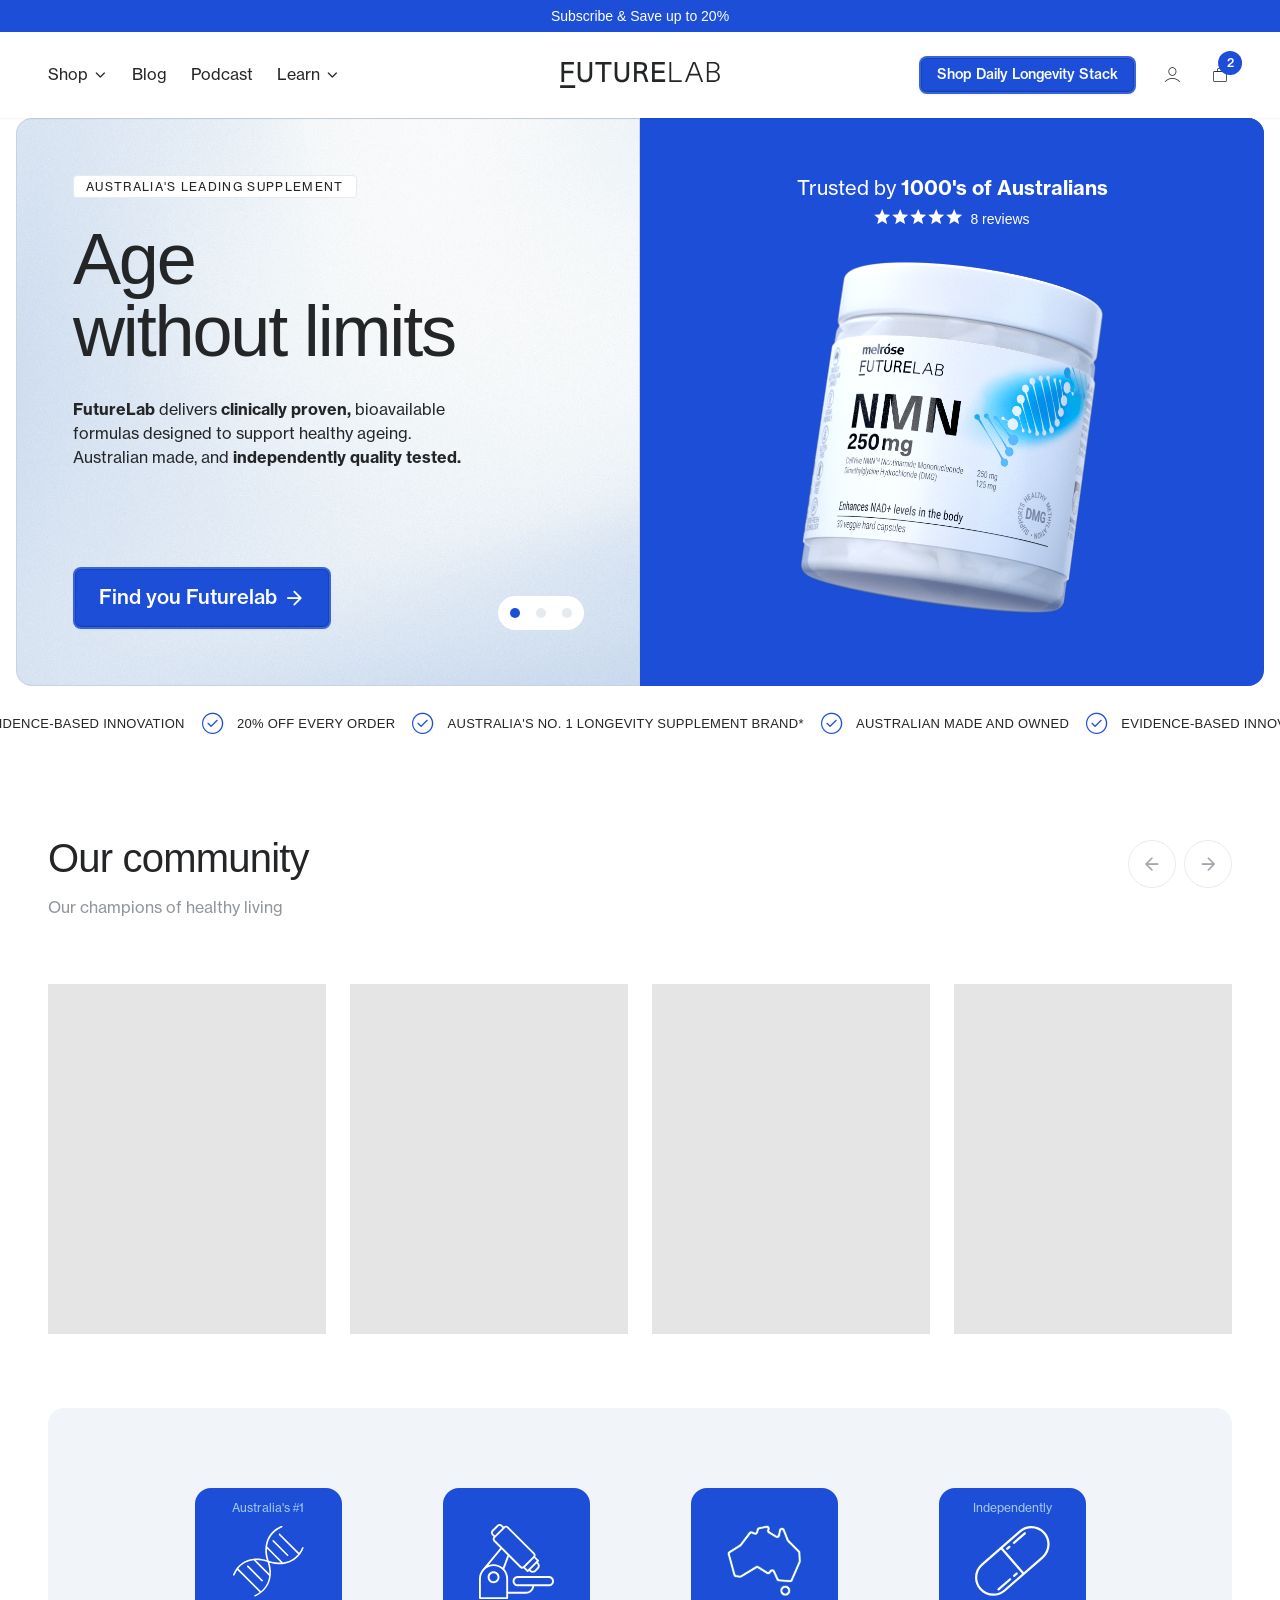
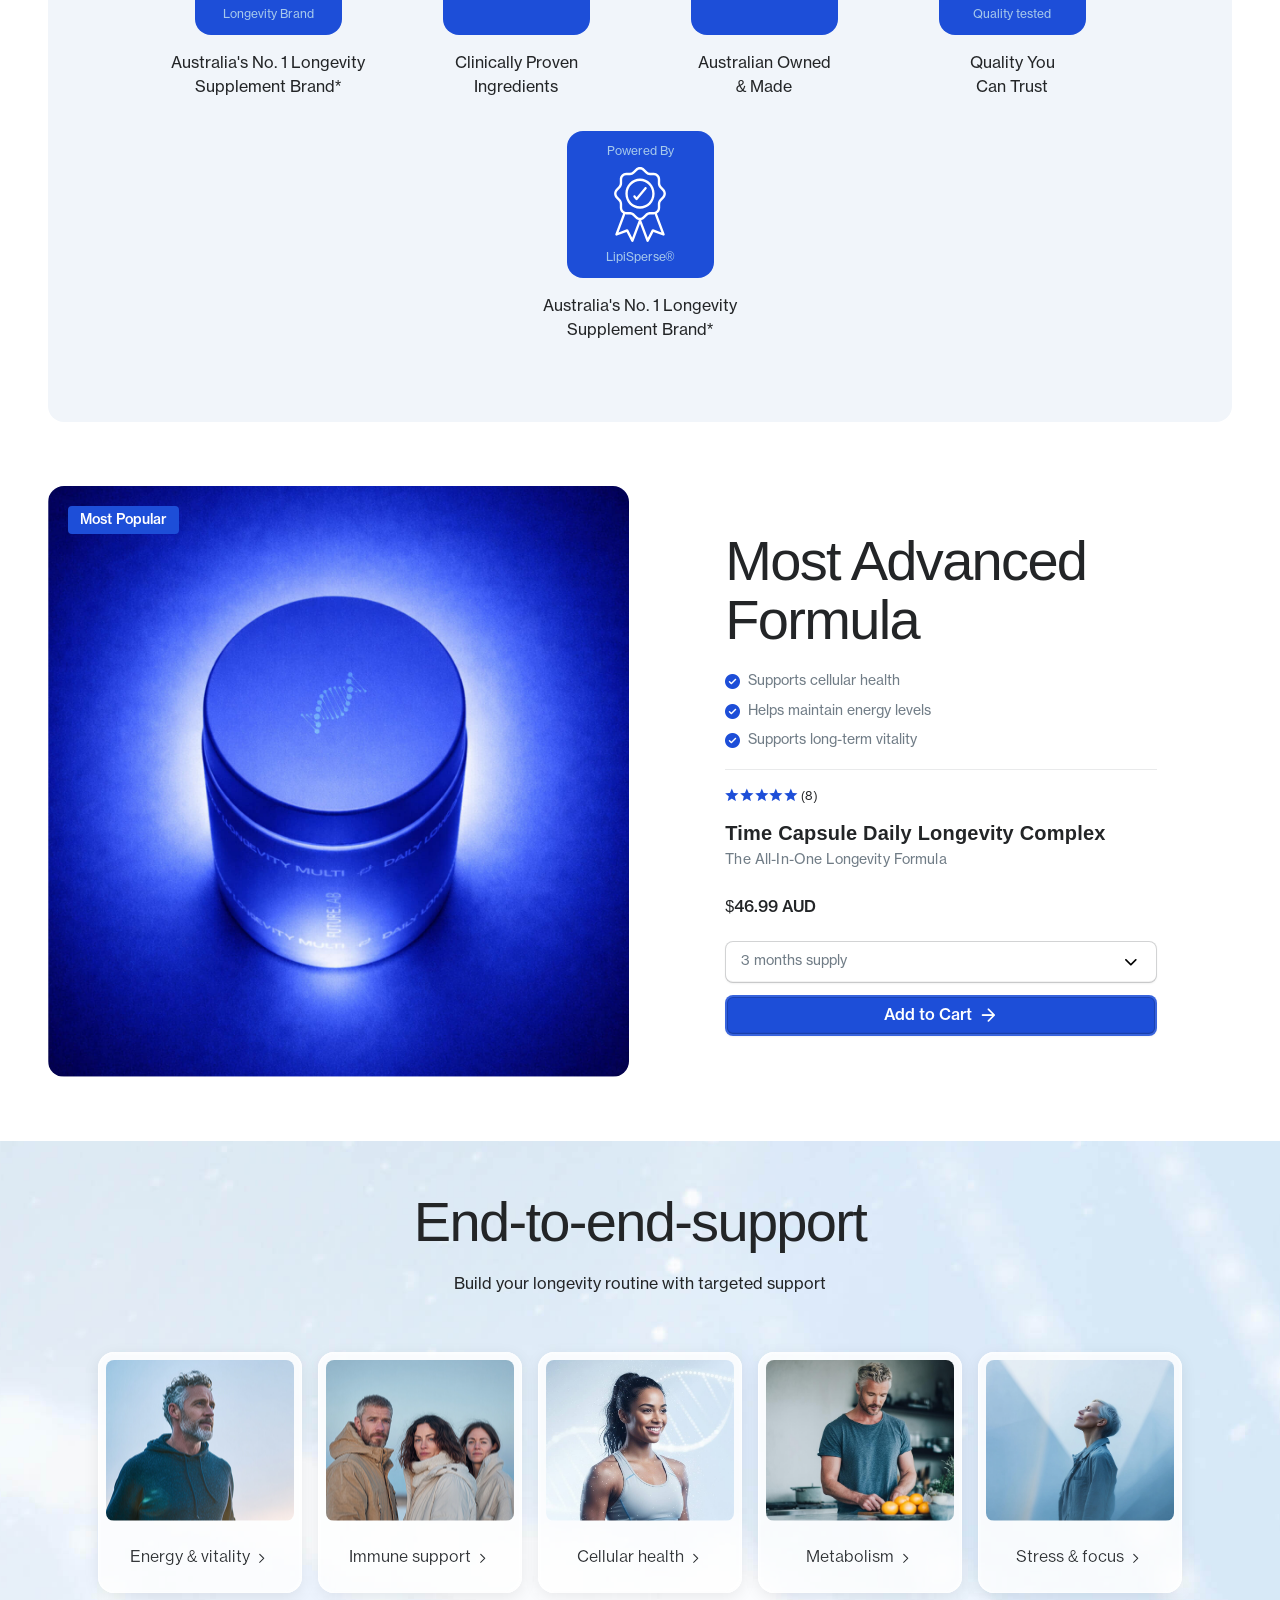
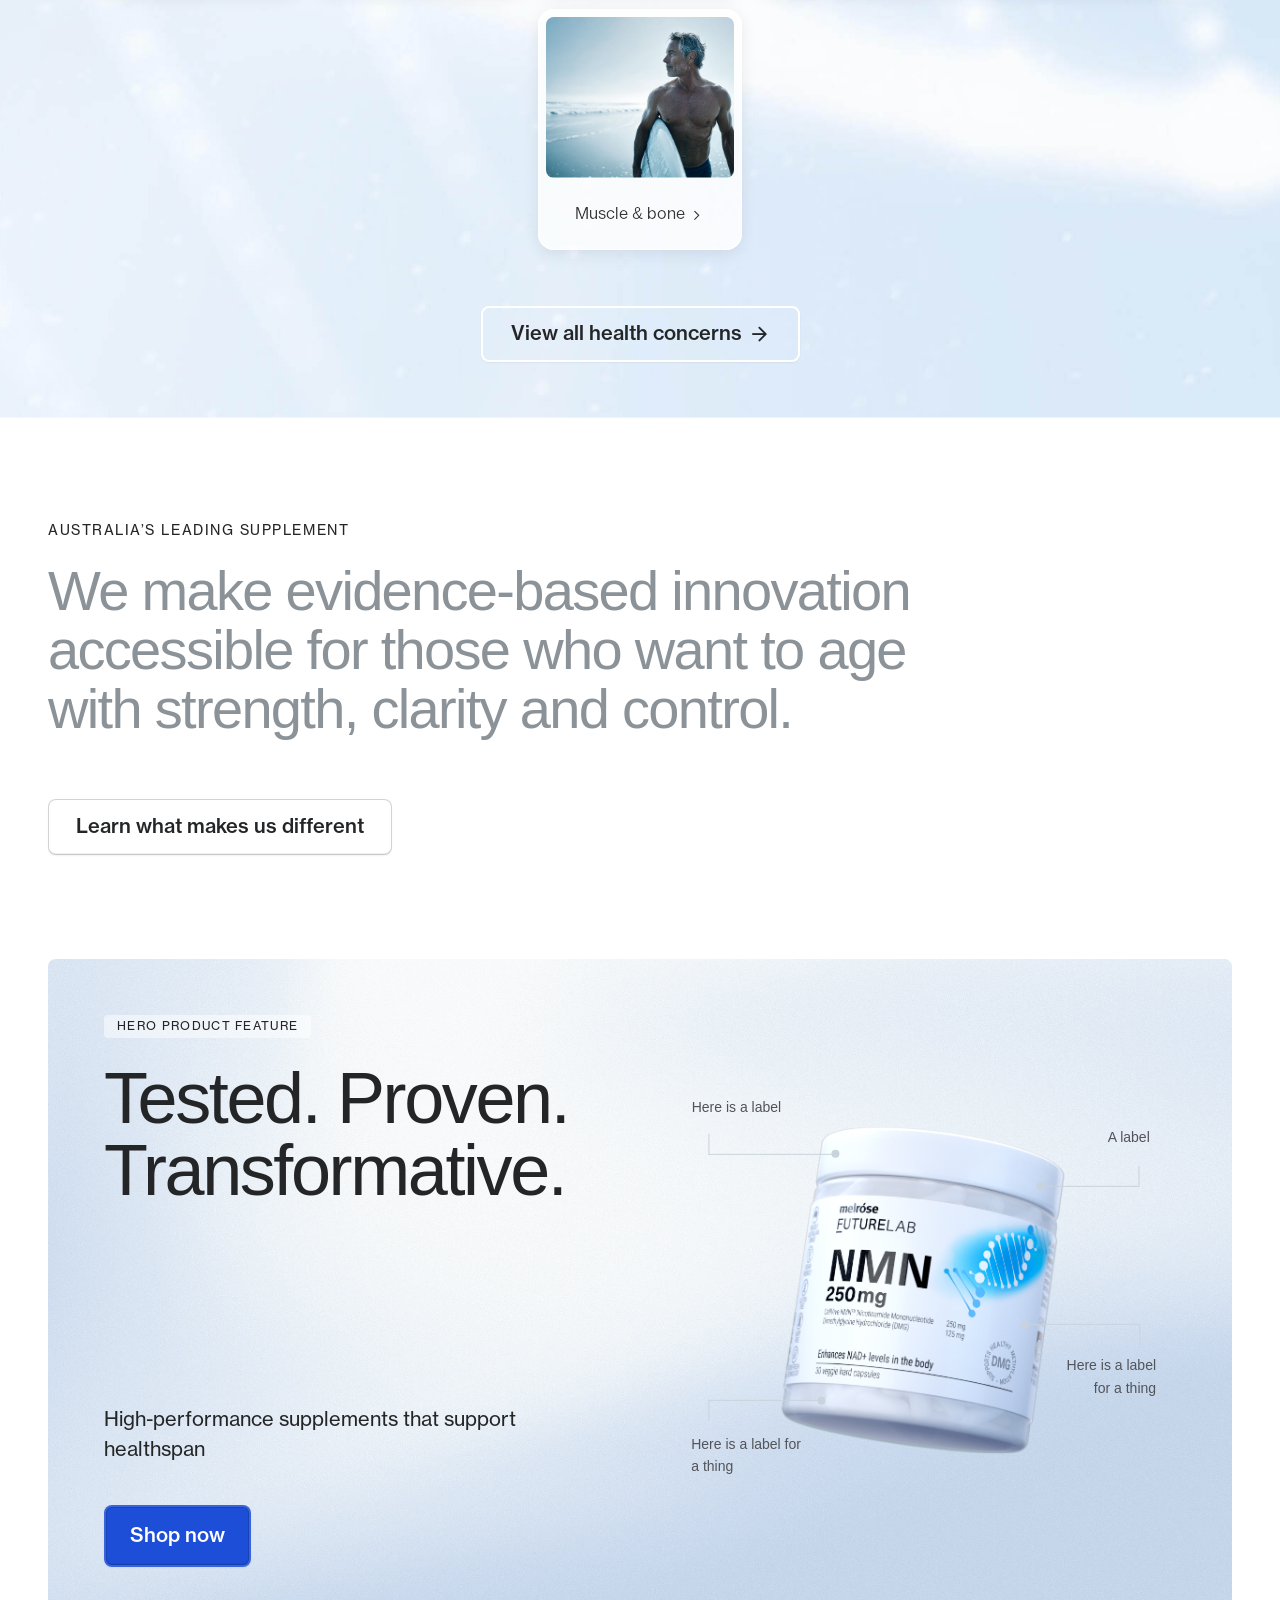
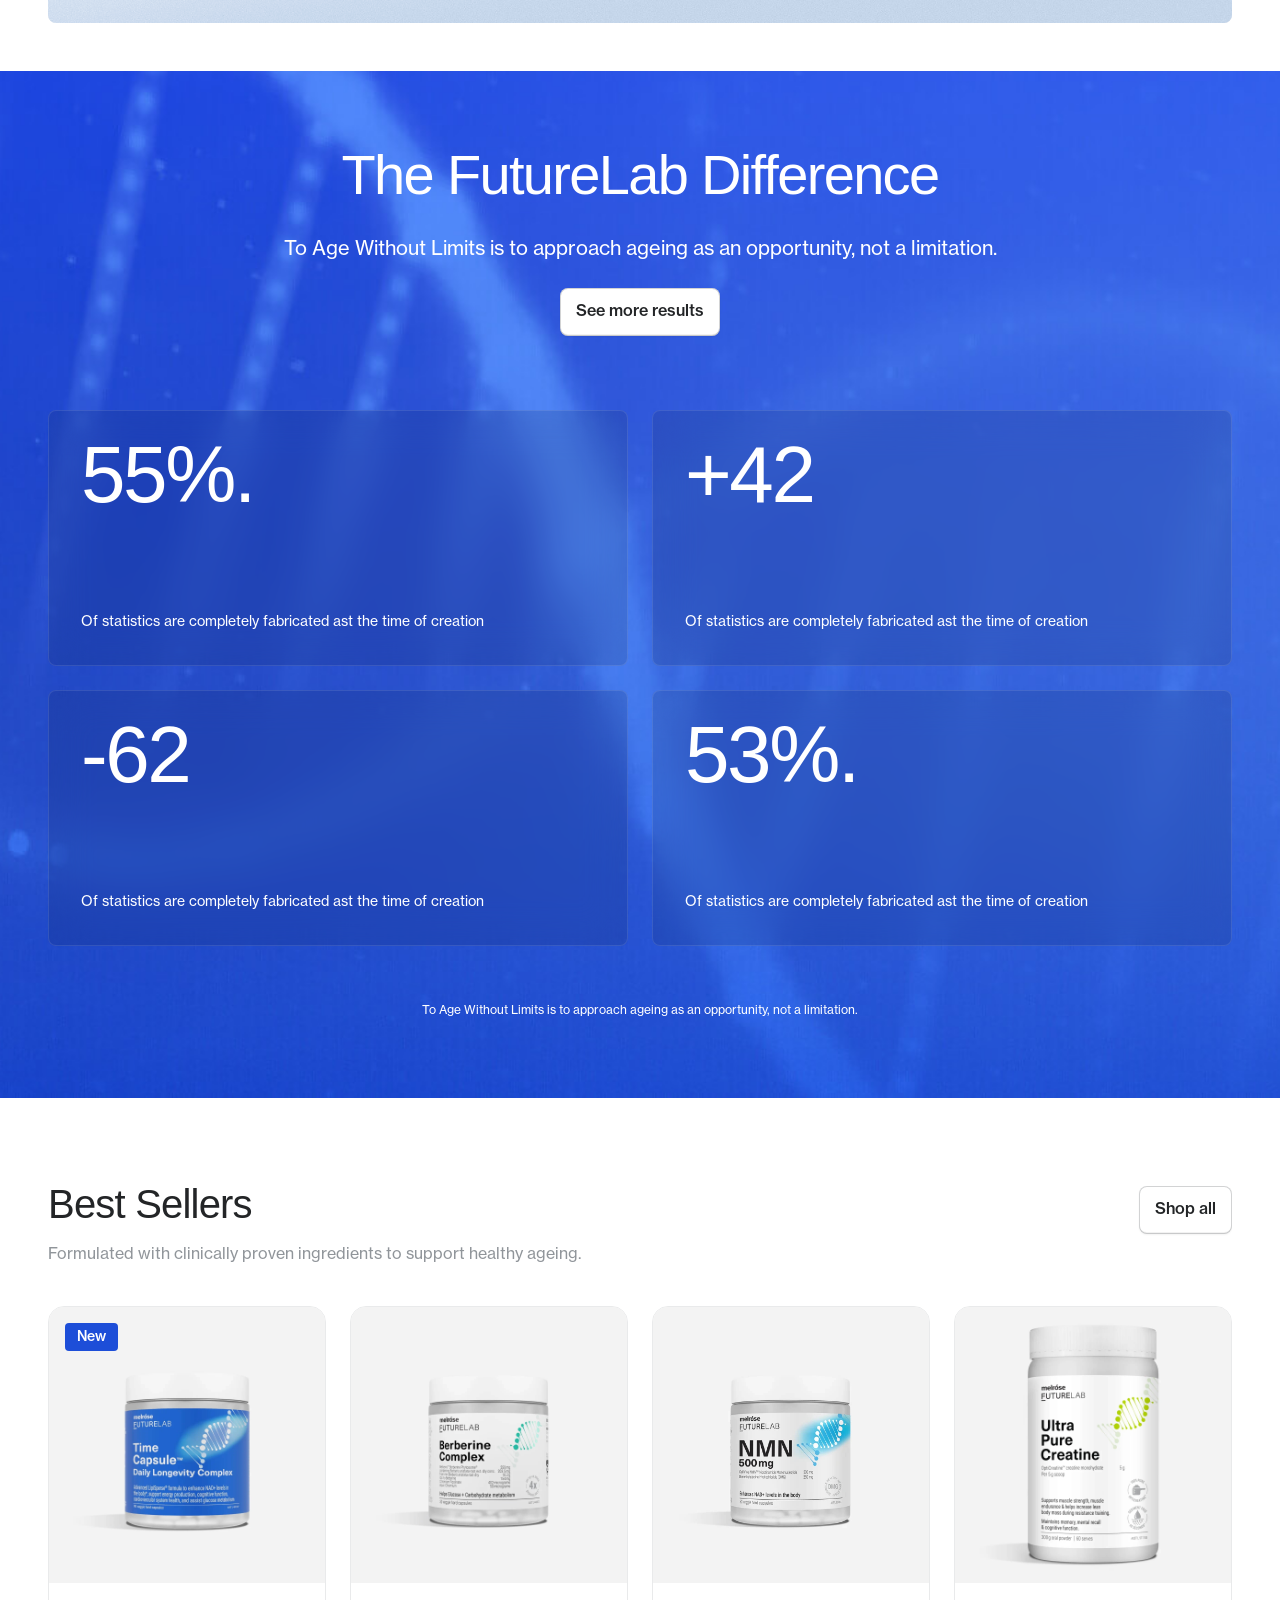
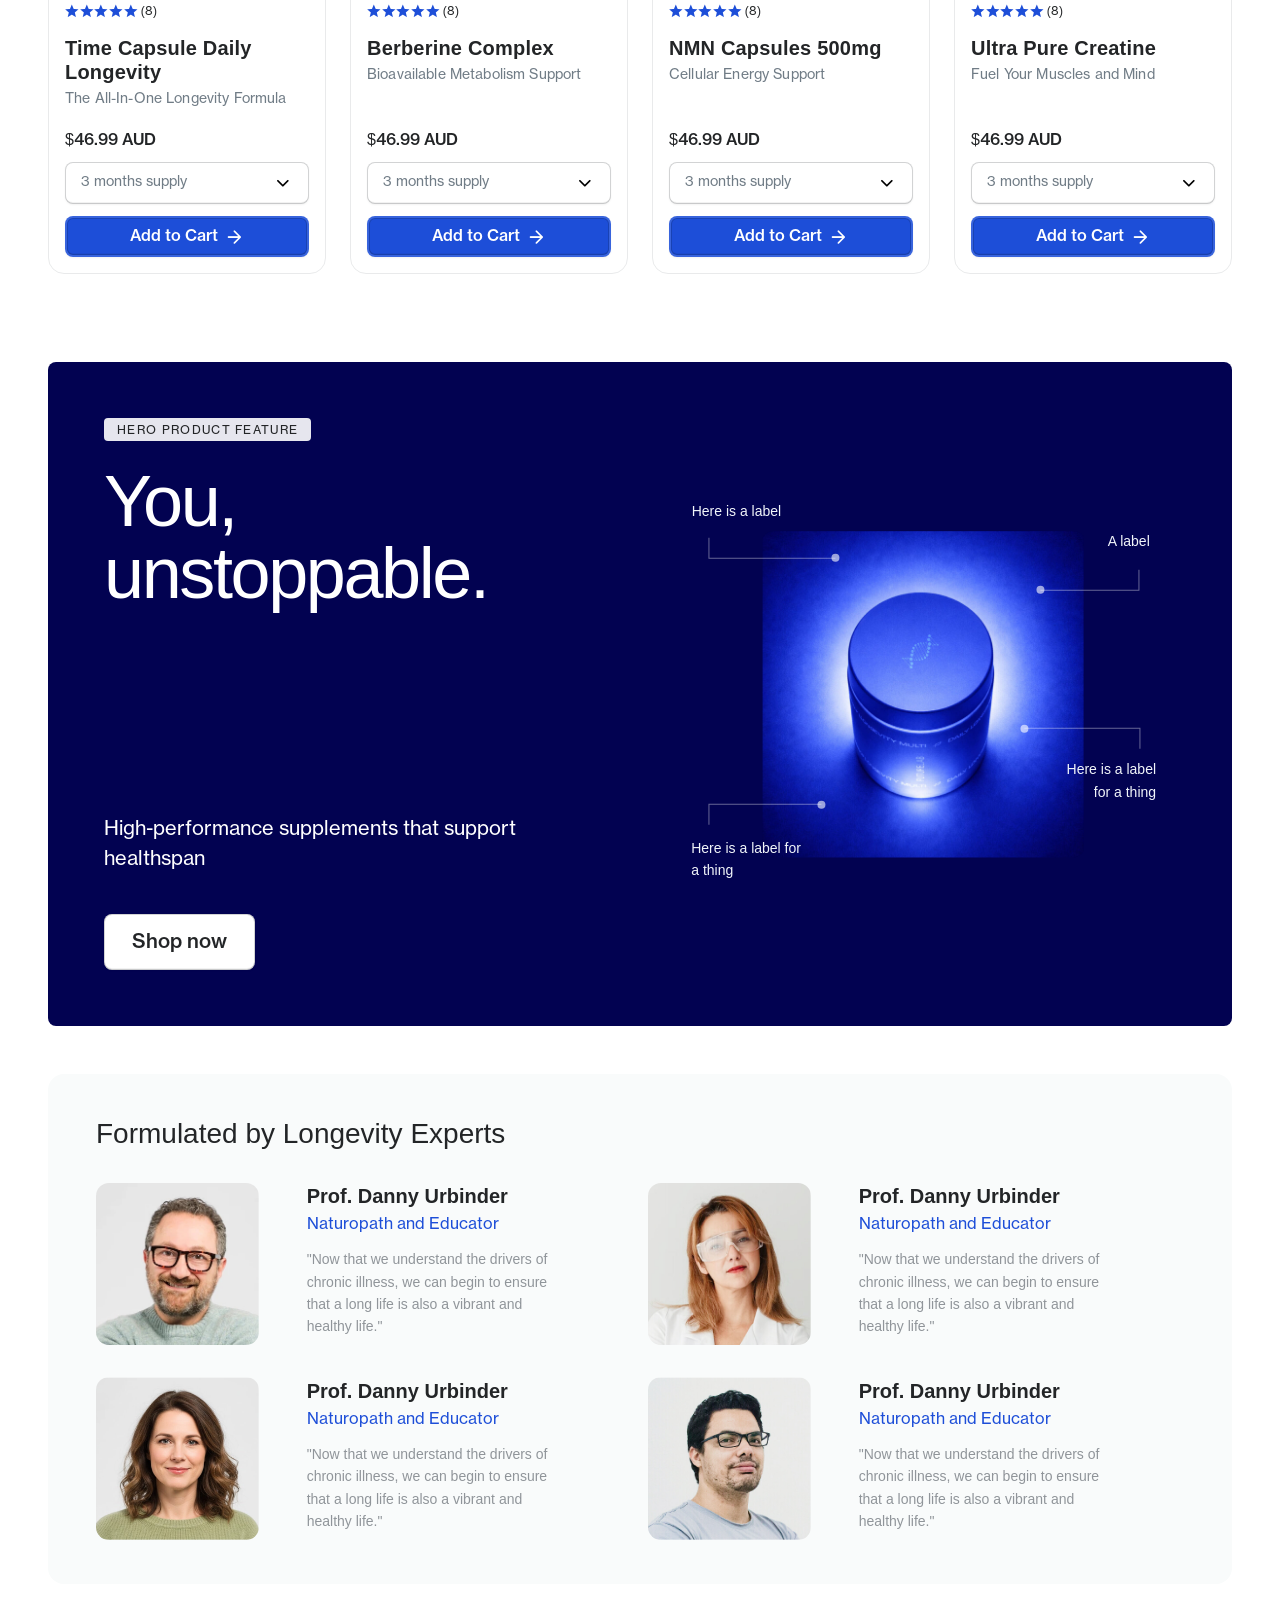
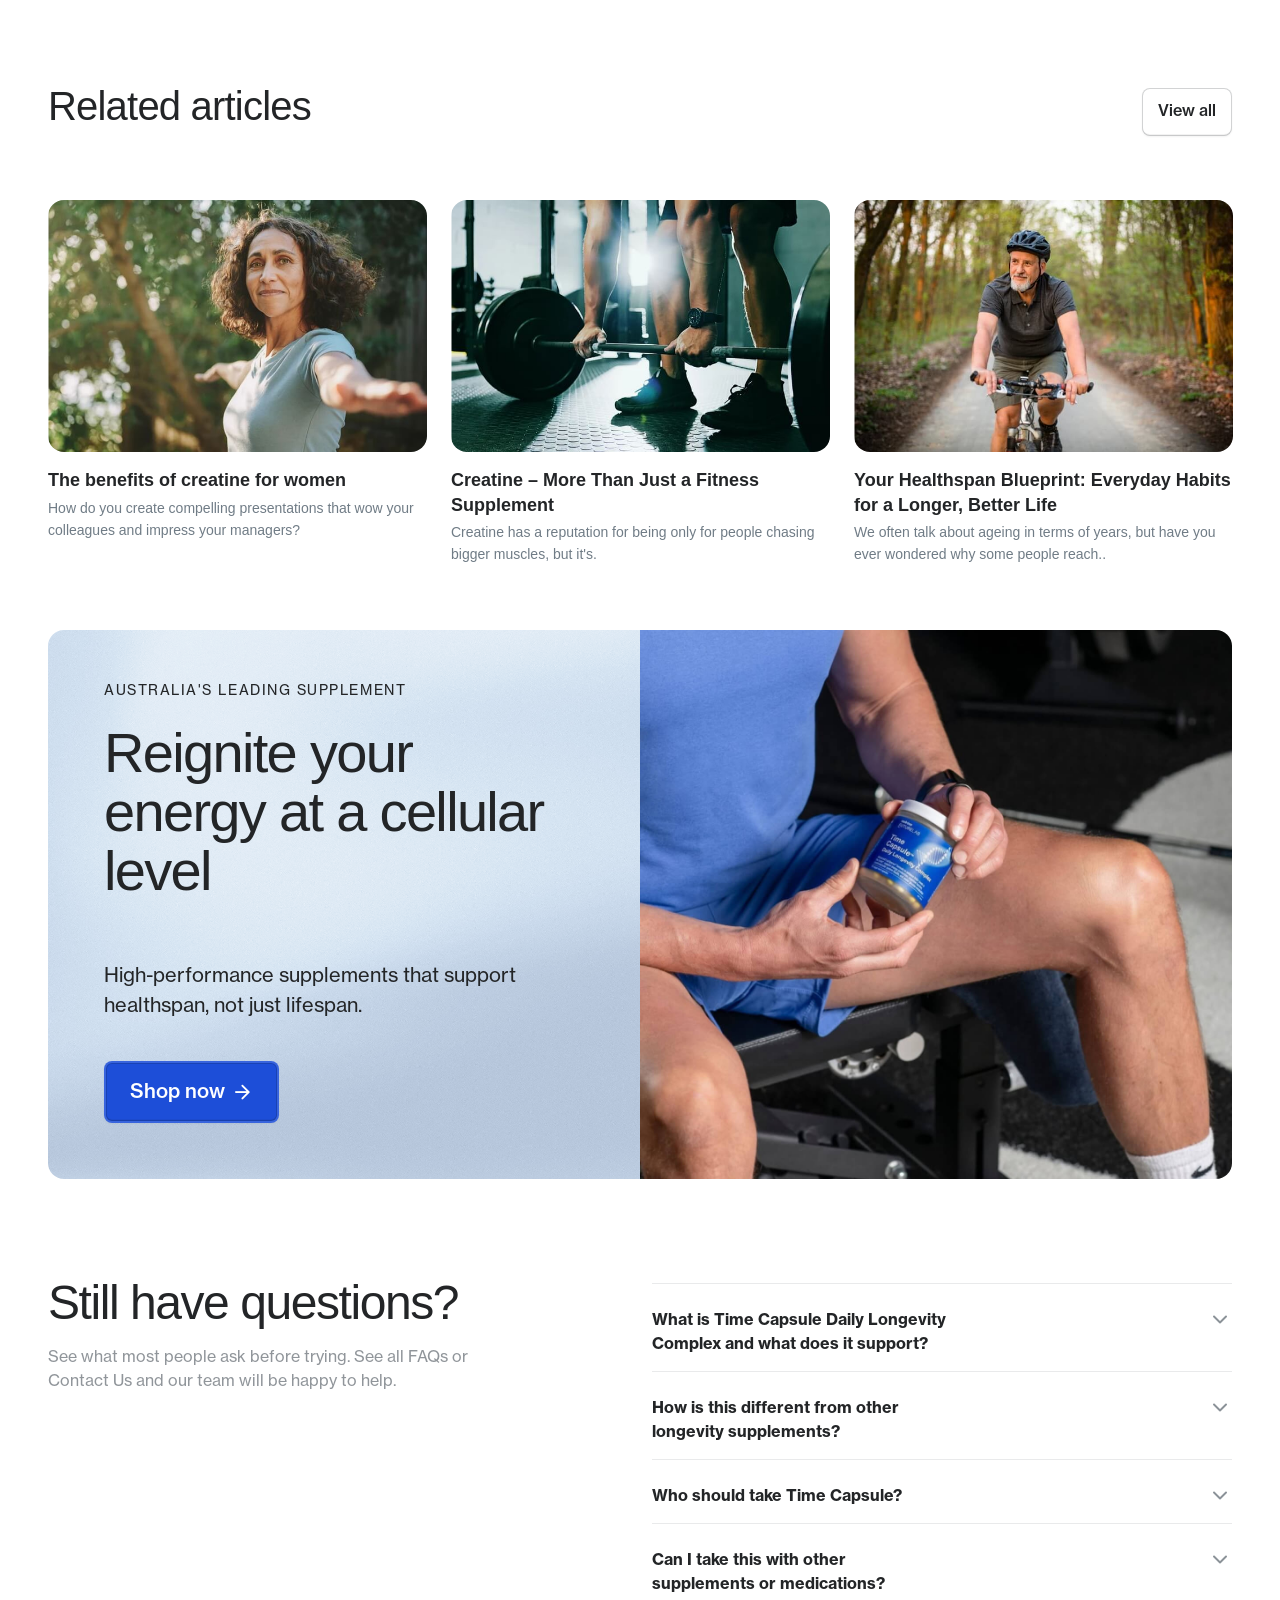
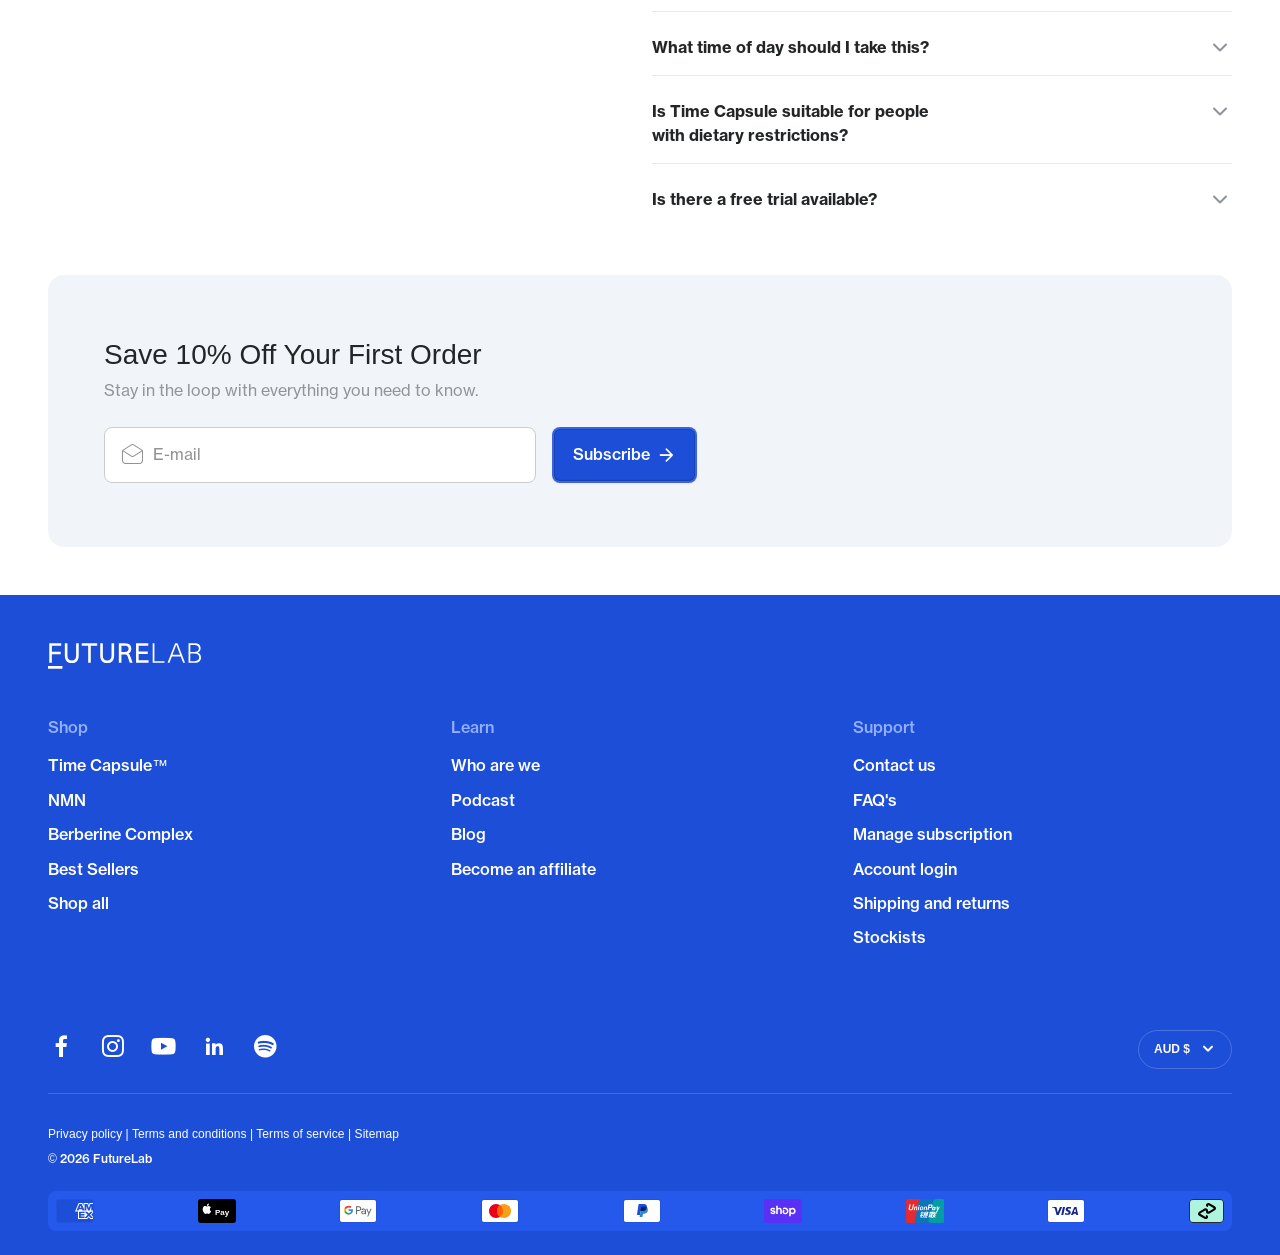
==== commit 5f7ae9f7: "refactor: rename .header to .custom-header + 多模块样式优化 - header 类名改为 custom-header 避免 Shopify 冲突，SCSS " ====
--- a/index.html
+++ b/index.html
@@ -19,7 +19,7 @@
 		<link rel="stylesheet" href="./assets/css/style.css" />
 	</head>
 	<body>
-		<a href="#main-content" class="skip-link">Skip to main content</a>
+		<a href="#MainContent" class="skip-link">Skip to main content</a>
 
 		<!-- ========== PROMO BAR ========== -->
 		<div class="promo-bar" role="banner">
@@ -44,7 +44,7 @@
 		</div>
 
 		<!-- ========== HEADER ========== -->
-		<header class="header">
+		<header class="custom-header">
 			<div class="container">
 				<div class="content">
 					<div class="header__left">
@@ -88,9 +88,11 @@
 		</header>
 
 
+		<!-- ========== OVERLAY MASK ========== -->
+		<div class="nav-menu__mask" id="nav-mask"></div>
+
 		<!-- ========== NAV MENU ========== -->
 		<div class="nav-menu" id="nav-menu">
-			<div class="nav-menu__mask"></div>
 			<div class="nav-menu__body" data-lenis-prevent>
 				<div class="nav-menu__panel nav-menu__panel--l1">
 					<div class="nav-menu__cards">
@@ -190,7 +192,7 @@
 			</div>
 		</div>
 
-		<main id="main-content">
+		<main id="MainContent">
 			<!-- ========== PAGE HEADER ========== -->
 			<section class="page-header page-header--hidden">
 				<div class="container">
--- a/assets/css/style.css
+++ b/assets/css/style.css
@@ -1,2 +1,2 @@
-@-webkit-keyframes fadeIn{0%{opacity:0}to{opacity:1}}@keyframes fadeIn{0%{opacity:0}to{opacity:1}}@-webkit-keyframes fadeInUp{0%{opacity:0;-webkit-transform:translate3d(0,30px,0);transform:translate3d(0,30px,0)}to{opacity:1;-webkit-transform:translate3d(0,0,0);transform:translate3d(0,0,0)}}@keyframes fadeInUp{0%{opacity:0;-webkit-transform:translate3d(0,30px,0);transform:translate3d(0,30px,0)}to{opacity:1;-webkit-transform:translate3d(0,0,0);transform:translate3d(0,0,0)}}@-webkit-keyframes fadeInLeft{0%{opacity:0;-webkit-transform:translate3d(-30px,0,0);transform:translate3d(-30px,0,0)}to{opacity:1;-webkit-transform:none;transform:none}}@keyframes fadeInLeft{0%{opacity:0;-webkit-transform:translate3d(-30px,0,0);transform:translate3d(-30px,0,0)}to{opacity:1;-webkit-transform:none;transform:none}}@-webkit-keyframes fadeInRight{0%{opacity:0;-webkit-transform:translate3d(30px,0,0);transform:translate3d(30px,0,0)}to{opacity:1;-webkit-transform:none;transform:none}}@keyframes fadeInRight{0%{opacity:0;-webkit-transform:translate3d(30px,0,0);transform:translate3d(30px,0,0)}to{opacity:1;-webkit-transform:none;transform:none}}@-webkit-keyframes zoomOut{0%{opacity:0;-webkit-transform:scale(1.08);transform:scale(1.08)}to{opacity:1;-webkit-transform:scale(1);transform:scale(1)}}@keyframes zoomOut{0%{opacity:0;-webkit-transform:scale(1.08);transform:scale(1.08)}to{opacity:1;-webkit-transform:scale(1);transform:scale(1)}}@-webkit-keyframes loading{0%{-webkit-transform:rotate(0deg);transform:rotate(0deg)}to{-webkit-transform:rotate(360deg);transform:rotate(360deg)}}@keyframes loading{0%{-webkit-transform:rotate(0deg);transform:rotate(0deg)}to{-webkit-transform:rotate(360deg);transform:rotate(360deg)}}html .wowo{opacity:0}html .wowo.animated{-webkit-animation-duration:1s;animation-duration:1s;-webkit-animation-fill-mode:both;animation-fill-mode:both;visibility:visible}.fadeIn.animated{-webkit-animation-name:fadeIn;animation-name:fadeIn}.fadeInUp.animated{-webkit-animation-name:fadeInUp;animation-name:fadeInUp}.fadeInLeft.animated{-webkit-animation-name:fadeInLeft;animation-name:fadeInLeft}.fadeInRight.animated{-webkit-animation-name:fadeInRight;animation-name:fadeInRight}.zoomOut.animated{-webkit-animation-name:zoomOut;animation-name:zoomOut}.delay-in-1{-webkit-animation-delay:0.1s;animation-delay:0.1s}.delay-in-2{-webkit-animation-delay:0.2s;animation-delay:0.2s}.delay-in-3{-webkit-animation-delay:0.3s;animation-delay:0.3s}.delay-in-4{-webkit-animation-delay:0.4s;animation-delay:0.4s}.delay-in-5{-webkit-animation-delay:0.5s;animation-delay:0.5s}.delay-in-6{-webkit-animation-delay:0.6s;animation-delay:0.6s}.delay-in-7{-webkit-animation-delay:0.7s;animation-delay:0.7s}.delay-in-8{-webkit-animation-delay:0.8s;animation-delay:0.8s}.delay-in-9{-webkit-animation-delay:0.9s;animation-delay:0.9s}.delay-in-10{-webkit-animation-delay:1s;animation-delay:1s}.delay-in-11{-webkit-animation-delay:1.1s;animation-delay:1.1s}.delay-in-12{-webkit-animation-delay:1.2s;animation-delay:1.2s}.delay-in-13{-webkit-animation-delay:1.3s;animation-delay:1.3s}.delay-in-14{-webkit-animation-delay:1.4s;animation-delay:1.4s}.delay-in-15{-webkit-animation-delay:1.5s;animation-delay:1.5s}.delay-in-16{-webkit-animation-delay:1.6s;animation-delay:1.6s}.delay-in-17{-webkit-animation-delay:1.7s;animation-delay:1.7s}.delay-in-18{-webkit-animation-delay:1.8s;animation-delay:1.8s}.delay-in-19{-webkit-animation-delay:1.9s;animation-delay:1.9s}.delay-in-20{-webkit-animation-delay:2s;animation-delay:2s}.delay-in-21{-webkit-animation-delay:2.1s;animation-delay:2.1s}.delay-in-22{-webkit-animation-delay:2.2s;animation-delay:2.2s}.delay-in-23{-webkit-animation-delay:2.3s;animation-delay:2.3s}.delay-in-24{-webkit-animation-delay:2.4s;animation-delay:2.4s}.delay-in-25{-webkit-animation-delay:2.5s;animation-delay:2.5s}.delay-in-26{-webkit-animation-delay:2.6s;animation-delay:2.6s}.delay-in-27{-webkit-animation-delay:2.7s;animation-delay:2.7s}.delay-in-28{-webkit-animation-delay:2.8s;animation-delay:2.8s}.delay-in-29{-webkit-animation-delay:2.9s;animation-delay:2.9s}.delay-in-30{-webkit-animation-delay:3s;animation-delay:3s}*,:after,:before{-webkit-box-sizing:border-box;box-sizing:border-box;margin:0;padding:0;-webkit-user-select:text;-moz-user-select:text;-ms-user-select:text;user-select:text}html{-moz-text-size-adjust:none;-webkit-text-size-adjust:none;-ms-text-size-adjust:none;text-size-adjust:none;scroll-behavior:smooth}body{min-height:100vh;line-height:1.5;overflow-x:clip}h1,h2,h3,h4,h5,h6{word-break:break-word;overflow-wrap:break-word;font-weight:normal}p{overflow-wrap:break-word}ol,ul{list-style:none}a{color:inherit;text-decoration:none;-webkit-transition:opacity 0.3s ease,color 0.3s ease;transition:opacity 0.3s ease,color 0.3s ease}a [class*=icon-arrow]{-webkit-transition:-webkit-transform 0.2s ease;transition:-webkit-transform 0.2s ease;transition:transform 0.2s ease;transition:transform 0.2s ease,-webkit-transform 0.2s ease}a:hover .icon-arrow-right{-webkit-transform:translateX(4px);transform:translateX(4px)}a:hover .icon-arrow-left{-webkit-transform:translateX(-4px);transform:translateX(-4px)}a:hover .icon-arrow-up-right{-webkit-transform:translate(4px,-4px);transform:translate(4px,-4px)}[class*=" icon-"],[class^=icon-]{font-size:clamp(16px,1.1111111111vw,22.2222222222px)}@media (max-width:1023px){[class*=" icon-"],[class^=icon-]{font-size:1rem}}.icon-arrow-left,.icon-arrow-right,.icon-arrow-up-right{font-size:clamp(20px,1.3888888889vw,27.7777777778px);-webkit-transition:-webkit-transform 0.3s ease;transition:-webkit-transform 0.3s ease;transition:transform 0.3s ease;transition:transform 0.3s ease,-webkit-transform 0.3s ease;-ms-flex-negative:0;flex-shrink:0}canvas,img,picture,svg,video{display:block;max-width:100%}button,input,select,textarea{font:inherit;color:inherit}button{cursor:pointer;background:none;border:none}table{border-collapse:collapse}.visually-hidden{position:absolute;width:1px;height:1px;padding:0;margin:-1px;overflow:hidden;clip:rect(0,0,0,0);white-space:nowrap;border:0}@font-face{font-family:"Neue Haas Grotesk Text";src:url("../fonts/neuehaasgrottext-55roman-trial.otf") format("opentype");font-weight:400;font-style:normal;font-display:swap}@font-face{font-family:"Neue Haas Grotesk Text";src:url("../fonts/neuehaasgrottext-65medium-trial.otf") format("opentype");font-weight:500;font-style:normal;font-display:swap}@font-face{font-family:"Neue Haas Grotesk Text";src:url("../fonts/neuehaasgrottext-75bold-trial.otf") format("opentype");font-weight:700;font-style:normal;font-display:swap}body{font-family:"Neue Haas Grotesk Text",sans-serif;font-size:clamp(16px,1.1111111111vw,22.2222222222px);font-weight:400;line-height:1.5;color:#232527;-webkit-font-smoothing:antialiased;-moz-osx-font-smoothing:grayscale;text-rendering:optimizeLegibility}@media (max-width:767px){body{font-size:14px;line-height:1.5}}.h1,h1{font-family:"BDO Grotesk",sans-serif;font-size:56px}@media (min-width:1024px){.h1,h1{font-size:clamp(56px,3.8888888889vw,77.7777777778px)}}.h1,h1{font-weight:400;line-height:1.05;letter-spacing:-0.03em}@media (min-width:1024px) and (max-width:1279px){.h1,h1{font-family:"BDO Grotesk",sans-serif;font-size:48px;font-weight:400;line-height:1;letter-spacing:-1.44px}}@media (min-width:1024px) and (max-width:1279px) and (min-width:1024px){.h1,h1{font-size:clamp(48px,3.3333333333vw,66.6666666667px)}}@media (max-width:1023px){.h1,h1{font-family:"BDO Grotesk",sans-serif;font-size:40px;font-weight:400;line-height:1.1;letter-spacing:-0.8px}}@media (max-width:1023px) and (min-width:1024px){.h1,h1{font-size:clamp(40px,2.7777777778vw,55.5555555556px)}}@media (max-width:767px){.h1,h1{font-family:"BDO Grotesk",sans-serif;font-size:32px;font-weight:400;line-height:1.2;letter-spacing:-0.96px}}@media (max-width:767px) and (min-width:1024px){.h1,h1{font-size:clamp(32px,2.2222222222vw,44.4444444444px)}}.h2,h2{font-family:"BDO Grotesk",sans-serif;font-size:48px}@media (min-width:1024px){.h2,h2{font-size:clamp(48px,3.3333333333vw,66.6666666667px)}}.h2,h2{font-weight:400;line-height:1;letter-spacing:-1.44px}@media (max-width:1023px){.h2,h2{font-family:"BDO Grotesk",sans-serif;font-size:40px;font-weight:400;line-height:1.1;letter-spacing:-0.8px}}@media (max-width:1023px) and (min-width:1024px){.h2,h2{font-size:clamp(40px,2.7777777778vw,55.5555555556px)}}@media (max-width:767px){.h2,h2{font-family:"BDO Grotesk",sans-serif;font-size:32px;font-weight:400;line-height:1.2;letter-spacing:-0.96px}}@media (max-width:767px) and (min-width:1024px){.h2,h2{font-size:clamp(32px,2.2222222222vw,44.4444444444px)}}.h3,h3{font-family:"BDO Grotesk",sans-serif;font-size:40px}@media (min-width:1024px){.h3,h3{font-size:clamp(40px,2.7777777778vw,55.5555555556px)}}.h3,h3{font-weight:400;line-height:1.1;letter-spacing:-0.8px}@media (max-width:1023px){.h3,h3{font-family:"BDO Grotesk",sans-serif;font-size:28px;font-weight:400;line-height:1.15}}@media (max-width:1023px) and (min-width:1024px){.h3,h3{font-size:clamp(28px,1.9444444444vw,38.8888888889px)}}@media (max-width:767px){.h3,h3{font-family:"BDO Grotesk",sans-serif;font-size:28px;font-weight:400;line-height:1.15}}@media (max-width:767px) and (min-width:1024px){.h3,h3{font-size:clamp(28px,1.9444444444vw,38.8888888889px)}}.h4,h4{font-family:"BDO Grotesk",sans-serif;font-size:28px}@media (min-width:1024px){.h4,h4{font-size:clamp(28px,1.9444444444vw,38.8888888889px)}}.h4,h4{font-weight:400;line-height:1.15}@media (max-width:767px){.h4,h4{font-size:24px;line-height:1.2}}.h5,h5{font-family:"BDO Grotesk",sans-serif;font-size:clamp(20px,1.3888888889vw,27.7777777778px);font-weight:600;line-height:1.2}@media (max-width:1023px){.h5,h5{font-size:18px;line-height:1.3}}.h6,h6{font-family:"BDO Grotesk",sans-serif;font-size:clamp(18px,1.25vw,25px);font-weight:600;line-height:1.35}@media (max-width:1023px){.h6,h6{font-size:16px;line-height:1.4}}.bg-neon-tide{background-color:#1d4ed8}.bg-neon-tide-300{background-color:#93affd}.bg-neon-tide-500{background-color:#3b6cf6}.bg-neon-tide-600{background-color:#2559eb}.bg-neon-tide-900{background-color:#1e3a8a}.bg-brand-purple{background-color:#9e77ed}.bg-dark{background-color:#232527}.bg-dark-alt{background-color:#262525}.bg-dark-secondary{background-color:#53545a}.bg-grey-900{background-color:#414651}.bg-grey-800{background-color:#535862}.bg-grey-700{background-color:#717680}.bg-grey-600{background-color:#8b9298}.bg-grey-400{background-color:#A4A7AE}.bg-slate{background-color:#707c86}.bg-stone{background-color:#90959a}.bg-mist{background-color:#c9d3dc}.bg-mist-50{background-color:#e6eaed}.bg-teal{background-color:#4dd7fa}.bg-sky{background-color:#a6c8eb}.bg-cloud{background-color:#f1f5fa}.bg-cloud-alt{background-color:#f9fbfb}.bg-frost{background-color:#eff3ff}.bg-white{background-color:#ffffff}.bg-black{background-color:#000000}.bg-border{background-color:#e9eaeb}.bg-border-medium{background-color:#d5d7da}.bg-border-light{background-color:#cccccc}.bg-bg-hover{background-color:#fafafa}.bg-bg-subtle{background-color:#f5f5f5}.bg-bg-selected{background-color:#fcfcfc}.bg-navy{background-color:#020251}@media (max-width:1023px){.desktop-only{display:none!important}}@media (min-width:1024px){.mobile-only{display:none!important}}.content[class*=bg-]{border-radius:var(--radius-lg);overflow:hidden}:root{--container-padding:48px;--section-padding:40px;--radius-md:8px;--radius-lg:16px;--menu-width:444px;--menu-padding:clamp(24px,1.6666666667vw,33.3333333333px);--card-height:clamp(136px,9.4444444444vw,188.8888888889px);--header-height:clamp(86px,5.9722222222vw,119.4444444444px);--nav-gap:16px}@media (max-width:1023px){:root{--container-padding:16px;--radius-lg:8px;--nav-gap:0px;--header-height:56px;--menu-padding:16px}}#main-content{display:-webkit-box;display:-ms-flexbox;display:flex;-webkit-box-orient:vertical;-webkit-box-direction:normal;-ms-flex-direction:column;flex-direction:column;gap:clamp(24px,1.6666666667vw,33.3333333333px)}@media (max-width:767px){#main-content{gap:0}}#main-content.section-nogap{gap:0}#main-content.section-nogap section:not(.section--has-bg){padding-top:var(--section-padding);padding-bottom:var(--section-padding)}#main-content.section-nogap section:not(.section--has-bg)+section:not(.section--has-bg){padding-top:0}.article-body:last-child,.block-blog-listing:last-child,.block-product-grid+.block-seo-text{margin-bottom:clamp(24px,1.6666666667vw,33.3333333333px)}.container{width:100%;max-width:1440px;margin:0 auto;padding:0 var(--container-padding)}@media (min-width:1441px) and (max-width:2000px){.container{max-width:100%}}@media (min-width:2001px){.container{max-width:2000px}}.content{margin:0 auto}.container--narrow{width:100%;max-width:1440px;margin:0 auto;padding:0 var(--container-padding)}.img{-webkit-transform:translateZ(0);transform:translateZ(0);overflow:hidden;-webkit-transition:all 0.3s;transition:all 0.3s;border-radius:16px}.img .img-box{width:100%;position:relative}.img .img-box iframe,.img .img-box img,.img .img-box video{position:absolute;-webkit-transform-origin:center;transform-origin:center;width:100%;height:100%;top:50%;left:50%;-webkit-transform:translate(-50%,-50%);transform:translate(-50%,-50%);-o-object-fit:cover;object-fit:cover}.img--bg{position:absolute!important;width:100%;height:100%;left:0;top:0;border-radius:0;pointer-events:none;z-index:0}.img--bg .img-box{width:100%;height:100%}.img--bg~*{position:relative;z-index:1}.img--decorative{display:-webkit-inline-box;display:-ms-inline-flexbox;display:inline-flex;-webkit-box-align:center;-ms-flex-align:center;align-items:center;-webkit-box-pack:center;-ms-flex-pack:center;justify-content:center;overflow:visible}.img--decorative img{position:static;-webkit-transform:none;transform:none;width:auto;height:auto}.btn{display:-webkit-inline-box;display:-ms-inline-flexbox;display:inline-flex;-webkit-box-align:center;-ms-flex-align:center;align-items:center;-webkit-box-pack:center;-ms-flex-pack:center;justify-content:center;gap:6px;border-radius:var(--radius-md);font-family:"Neue Haas Grotesk Text",sans-serif;font-weight:500;cursor:pointer;text-decoration:none;-webkit-transition:background-color 0.2s ease;transition:background-color 0.2s ease;position:relative;border:2px solid transparent;padding:clamp(9px,0.625vw,12.5px) clamp(16px,1.1111111111vw,22.2222222222px);font-size:clamp(16px,1.1111111111vw,22.2222222222px);font-weight:500;line-height:1.6;text-align:center}@media (max-width:1023px){.btn{padding:9px 16px;font-size:16px}}.btn--neon-tide{background-color:#1d4ed8;color:#ffffff;border-color:rgba(255,255,255,0.12);-webkit-box-shadow:0px 1px 2px 0px rgba(10,13,18,0.05),inset 0px 0px 0px 1px rgba(10,13,18,0.18),inset 0px -2px 0px 0px rgba(10,13,18,0.05);box-shadow:0px 1px 2px 0px rgba(10,13,18,0.05),inset 0px 0px 0px 1px rgba(10,13,18,0.18),inset 0px -2px 0px 0px rgba(10,13,18,0.05)}.btn--neon-tide:hover{background-color:#3b6cf6}.btn--white{background-color:#ffffff;color:#232527;border:none;padding-top:clamp(11px,0.7638888889vw,15.2777777778px);padding-bottom:clamp(11px,0.7638888889vw,15.2777777778px);-webkit-box-shadow:0px 1px 2px 0px rgba(10,13,18,0.05),inset 0px 0px 0px 1px rgba(10,13,18,0.18),inset 0px -2px 0px 0px rgba(10,13,18,0.05);box-shadow:0px 1px 2px 0px rgba(10,13,18,0.05),inset 0px 0px 0px 1px rgba(10,13,18,0.18),inset 0px -2px 0px 0px rgba(10,13,18,0.05);backdrop-filter:blur(34.46px);-webkit-backdrop-filter:blur(34.46px)}.btn--white:hover{background-color:#f1f5fa}@media (max-width:1023px){.btn--white{padding-top:11px;padding-bottom:11px}}.btn--white.btn--md{padding-top:clamp(13px,0.9027777778vw,18.0555555556px);padding-bottom:clamp(13px,0.9027777778vw,18.0555555556px)}@media (max-width:1023px){.btn--white.btn--md{padding-top:13px;padding-bottom:13px}}.btn--white.btn--lg{padding-top:clamp(16px,1.1111111111vw,22.2222222222px);padding-bottom:clamp(16px,1.1111111111vw,22.2222222222px)}@media (max-width:1023px){.btn--white.btn--lg{padding-top:16px;padding-bottom:16px}}.btn--outline-dark{background-color:transparent;border-color:#232527;color:#232527}.btn--outline-white{background-color:transparent;border-color:#ffffff;color:#ffffff}.btn--glass{background-color:rgba(255,255,255,0);border-color:#ffffff;color:#232527;-webkit-box-shadow:0px 1px 2px 0px rgba(10,13,18,0.05);box-shadow:0px 1px 2px 0px rgba(10,13,18,0.05);backdrop-filter:blur(17px);-webkit-backdrop-filter:blur(17px)}.btn--glass:hover{background-color:rgba(255,255,255,0.5)}.btn--sm{padding-top:clamp(6px,0.4166666667vw,8.3333333333px);padding-bottom:clamp(6px,0.4166666667vw,8.3333333333px)}@media (max-width:1023px){.btn--sm{padding-top:6px;padding-bottom:6px}}.btn--md{font-size:clamp(20px,1.3888888889vw,27.7777777778px);line-height:1.5;padding:clamp(11px,0.7638888889vw,15.2777777778px) clamp(28px,1.9444444444vw,38.8888888889px)}.btn--lg{font-size:clamp(20px,1.3888888889vw,27.7777777778px);line-height:1.5;padding:clamp(14px,0.9722222222vw,19.4444444444px) clamp(24px,1.6666666667vw,33.3333333333px)}.btn--full{width:100%}.btn__icon{font-size:clamp(20px,1.3888888889vw,27.7777777778px);-ms-flex-negative:0;flex-shrink:0;-webkit-transition:all 0.2s ease;transition:all 0.2s ease}.btn__icon--lg{font-size:clamp(22px,1.5277777778vw,30.5555555556px)}.btn:hover .btn__icon,.btn:hover [class*=icon-]{-webkit-transform:translateX(4px);transform:translateX(4px)}.btn [class*=icon-]{-webkit-transition:all 0.2s ease;transition:all 0.2s ease}.breadcrumb .content{padding:clamp(16px,1.1111111111vw,22.2222222222px) 0}@media (max-width:767px){.breadcrumb .content{padding:8px 0}}.breadcrumb__list{display:-webkit-box;display:-ms-flexbox;display:flex;-webkit-box-align:center;-ms-flex-align:center;align-items:center;gap:clamp(8px,0.5555555556vw,11.1111111111px);list-style:none;margin:0;padding:0}@media (max-width:767px){.breadcrumb__list{gap:6px}}.breadcrumb__item{display:-webkit-box;display:-ms-flexbox;display:flex;-webkit-box-align:center;-ms-flex-align:center;align-items:center;gap:clamp(8px,0.5555555556vw,11.1111111111px);font-family:"Neue Haas Grotesk Text",sans-serif;font-size:clamp(14px,0.9722222222vw,19.4444444444px);font-weight:500;line-height:1.6;color:#707c86}@media (max-width:767px){.breadcrumb__item{gap:6px;font-size:12px;line-height:1.3}}.breadcrumb__item a{color:#707c86;text-decoration:none}.breadcrumb__item a:hover{color:#232527}.breadcrumb__item--active{color:#1d4ed8}.breadcrumb__item--active a{color:#1d4ed8}.breadcrumb__item:before{content:"";display:inline-block;width:clamp(16px,1.1111111111vw,22.2222222222px);height:clamp(16px,1.1111111111vw,22.2222222222px);background:url("data:image/svg+xml,%3Csvg xmlns='http://www.w3.org/2000/svg' width='16' height='16' viewBox='0 0 24 24' fill='none' stroke='%23707c86' stroke-width='2' stroke-linecap='round' stroke-linejoin='round'%3E%3Cpath d='m9 18 6-6-6-6'/%3E%3C/svg%3E") no-repeat center;background-size:contain;-ms-flex-negative:0;flex-shrink:0}@media (max-width:767px){.breadcrumb__item:before{width:16px;height:16px}}.breadcrumb__item:first-child:before{display:none}.page-header .content{padding:clamp(32px,2.2222222222vw,44.4444444444px) 0 clamp(48px,3.3333333333vw,66.6666666667px)}@media (max-width:767px){.page-header .content{padding:8px 0 32px}}.page-header__title{color:#232527;margin-bottom:clamp(24px,1.6666666667vw,33.3333333333px);-webkit-transform:translate(0,-10%);transform:translate(0,-10%)}@media (min-width:1024px){.page-header__title{max-width:85%}}@media (min-width:768px) and (max-width:1023px){.page-header__title{font-size:40px;letter-spacing:-1.44px;margin-bottom:16px}}@media (max-width:767px){.page-header__title{font-size:32px;line-height:1.2;letter-spacing:-0.96px;margin-bottom:12px;-webkit-transform:none;transform:none}}.page-header__description{max-width:66.6666666667%}@media (min-width:1024px) and (max-width:1279px){.page-header__description{max-width:80%}}@media (min-width:768px) and (max-width:1023px){.page-header__description{max-width:90%}}.page-header__description{font-family:"Neue Haas Grotesk Text",sans-serif;font-size:clamp(20px,1.3888888889vw,27.7777777778px);font-weight:400;line-height:1.5;color:#90959a}@media (max-width:767px){.page-header__description{max-width:100%;font-size:16px;line-height:1.5}}.page-header--hidden{display:none}.page-header--article .content{padding-top:clamp(74px,5.1388888889vw,102.7777777778px);padding-bottom:clamp(56px,3.8888888889vw,77.7777777778px)}.page-header--article .page-header__title{margin-bottom:clamp(30px,2.0833333333vw,41.6666666667px);-webkit-transform:translate(0,0);transform:translate(0,0)}.pagination{border-top:1px solid #e9eaeb;padding-top:clamp(20px,1.3888888889vw,27.7777777778px)}@media (max-width:767px){.pagination{margin-inline:calc(-1 * var(--container-padding));padding:var(--container-padding)}}.pagination__list{display:-webkit-box;display:-ms-flexbox;display:flex;-webkit-box-align:center;-ms-flex-align:center;align-items:center;gap:2px;list-style:none;margin:0;padding:0}.pagination__item>a,.pagination__item>span{display:-webkit-box;display:-ms-flexbox;display:flex;-webkit-box-align:center;-ms-flex-align:center;align-items:center;-webkit-box-pack:center;-ms-flex-pack:center;justify-content:center;min-width:clamp(40px,2.7777777778vw,55.5555555556px);height:clamp(40px,2.7777777778vw,55.5555555556px);padding:0 clamp(12px,0.8333333333vw,16.6666666667px);border-radius:9999px;font-family:"Neue Haas Grotesk Text",sans-serif;font-size:clamp(14px,0.9722222222vw,19.4444444444px);font-weight:500;line-height:1.43;color:#717680;text-decoration:none;-webkit-transition:background-color 0.3s ease;transition:background-color 0.3s ease}.pagination__item>a:hover{background-color:#fafafa;color:#414651}.pagination__item--active>span{background-color:#fafafa;color:#414651}.pagination__item--ellipsis>span{cursor:default}.pagination__item--next a,.pagination__item--prev a{gap:clamp(4px,0.2777777778vw,5.5555555556px);color:#535862;font-weight:600;padding:0}.pagination__item--next a:hover,.pagination__item--prev a:hover{background-color:transparent}.pagination__item--prev{-webkit-box-flex:1;-ms-flex:1;flex:1;-webkit-box-pack:start;-ms-flex-pack:start;justify-content:flex-start}.pagination__item--prev a{-webkit-box-pack:start;-ms-flex-pack:start;justify-content:flex-start}.pagination__item--next{-webkit-box-flex:1;-ms-flex:1;flex:1;-webkit-box-pack:end;-ms-flex-pack:end;justify-content:flex-end}.pagination__item--next a{-webkit-box-pack:end;-ms-flex-pack:end;justify-content:flex-end}.pagination__info{display:none}@media (max-width:767px){.pagination{padding-top:16px}.pagination__list{-webkit-box-pack:justify;-ms-flex-pack:justify;justify-content:space-between}.pagination__item:not(.pagination__item--prev):not(.pagination__item--next):not(.pagination__info){display:none}.pagination__item--next,.pagination__item--prev{-webkit-box-flex:0;-ms-flex:0;flex:0}.pagination__item--next a,.pagination__item--prev a{width:40px;height:40px;padding:8px;border:1px solid #d5d7da;border-radius:var(--radius-md);-webkit-box-shadow:0px 1px 2px 0px rgba(10,13,18,0.05),inset 0px 0px 0px 1px rgba(10,13,18,0.18),inset 0px -2px 0px 0px rgba(10,13,18,0.05);box-shadow:0px 1px 2px 0px rgba(10,13,18,0.05),inset 0px 0px 0px 1px rgba(10,13,18,0.18),inset 0px -2px 0px 0px rgba(10,13,18,0.05);background-color:#ffffff;-webkit-box-pack:center;-ms-flex-pack:center;justify-content:center;font-size:0;overflow:hidden;gap:0}.pagination__item--next [class*=icon-],.pagination__item--prev [class*=icon-]{font-size:20px}.pagination__info{display:-webkit-box;display:-ms-flexbox;display:flex;-webkit-box-align:center;-ms-flex-align:center;align-items:center;font-family:"Neue Haas Grotesk Text",sans-serif;font-size:14px;font-weight:500;line-height:1.43;color:#414651}}.filter-bar{z-index:1;position:relative;display:-webkit-box;display:-ms-flexbox;display:flex;-webkit-box-align:center;-ms-flex-align:center;align-items:center;-webkit-box-pack:justify;-ms-flex-pack:justify;justify-content:space-between;gap:clamp(32px,2.2222222222vw,44.4444444444px)}@media (max-width:767px){.filter-bar{-webkit-box-orient:horizontal;-webkit-box-direction:normal;-ms-flex-direction:row;flex-direction:row;-webkit-box-align:center;-ms-flex-align:center;align-items:center;gap:8px;padding-bottom:16px}}.filter-bar .dropdown__filter-icon{display:none}.filter-bar .dropdown__toggle span{font-family:"Neue Haas Grotesk Text",sans-serif}@media (max-width:767px){.filter-bar .dropdown__toggle{width:40px;height:40px;min-width:0;padding:0;border:1px solid #d5d7da;border-radius:var(--radius-md);-webkit-box-shadow:0px 1px 2px 0px rgba(10,13,18,0.05),inset 0px 0px 0px 1px rgba(10,13,18,0.18),inset 0px -2px 0px 0px rgba(10,13,18,0.05);box-shadow:0px 1px 2px 0px rgba(10,13,18,0.05),inset 0px 0px 0px 1px rgba(10,13,18,0.18),inset 0px -2px 0px 0px rgba(10,13,18,0.05);background-color:#ffffff;font-size:0;-webkit-box-pack:center;-ms-flex-pack:center;justify-content:center;-ms-flex-negative:0;flex-shrink:0;gap:0}.filter-bar .dropdown__toggle .dropdown__chevron,.filter-bar .dropdown__toggle span{display:none}.filter-bar .dropdown__toggle .dropdown__filter-icon{display:block;font-size:20px;-ms-flex-negative:0;flex-shrink:0}.filter-bar .dropdown__toggle.is-active .dropdown__filter-icon{-webkit-transform:none;transform:none}}.filter-bar .dropdown__item{font-family:"Neue Haas Grotesk Text",sans-serif;font-size:clamp(16px,1.1111111111vw,22.2222222222px);font-weight:500;line-height:1.5}.filter-bar__info{display:-webkit-box;display:-ms-flexbox;display:flex;-webkit-box-align:center;-ms-flex-align:center;align-items:center;gap:clamp(24px,1.6666666667vw,33.3333333333px)}@media (max-width:1023px){.filter-bar__info{gap:16px;-ms-flex-wrap:wrap;flex-wrap:wrap}}.filter-bar__count{font-family:"Neue Haas Grotesk Text",sans-serif;font-size:14px;font-weight:500;line-height:1.4;color:#232527;white-space:nowrap}@media (max-width:767px){.filter-bar__count{-webkit-box-flex:1;-ms-flex:1;flex:1}}.filter-bar__divider{width:1px;height:clamp(19px,1.3194444444vw,26.3888888889px);background-color:#e9eaeb;-ms-flex-negative:0;flex-shrink:0}.filter-bar__toggle{display:-webkit-box;display:-ms-flexbox;display:flex;-webkit-box-align:center;-ms-flex-align:center;align-items:center;gap:clamp(8px,0.5555555556vw,11.1111111111px);cursor:pointer}.filter-bar__switch{position:relative;width:clamp(36px,2.5vw,50px);height:clamp(20px,1.3888888889vw,27.7777777778px);background-color:#f5f5f5;border-radius:9999px;border:none;padding:2px;cursor:pointer;-ms-flex-negative:0;flex-shrink:0;-webkit-transition:background-color 0.2s ease;transition:background-color 0.2s ease}.filter-bar__switch:after{content:"";display:block;width:clamp(16px,1.1111111111vw,22.2222222222px);height:clamp(16px,1.1111111111vw,22.2222222222px);background-color:#ffffff;border-radius:50%;-webkit-box-shadow:0 1px 3px 0 rgba(10,13,18,0.1),0 1px 2px -1px rgba(10,13,18,0.1);box-shadow:0 1px 3px 0 rgba(10,13,18,0.1),0 1px 2px -1px rgba(10,13,18,0.1);-webkit-transition:-webkit-transform 0.2s ease;transition:-webkit-transform 0.2s ease;transition:transform 0.2s ease;transition:transform 0.2s ease,-webkit-transform 0.2s ease}.filter-bar__switch--active{background-color:#1d4ed8}.filter-bar__switch--active:after{-webkit-transform:translateX(clamp(16px,1.1111111111vw,22.2222222222px));transform:translateX(clamp(16px,1.1111111111vw,22.2222222222px))}.filter-bar__switch-label{font-family:"BDO Grotesk",sans-serif;font-size:clamp(14px,0.9722222222vw,19.4444444444px);font-weight:400;line-height:1.6;color:#232527;white-space:nowrap}.filter-tabs{display:-webkit-box;display:-ms-flexbox;display:flex;-webkit-box-align:center;-ms-flex-align:center;align-items:center;-webkit-box-pack:start;-ms-flex-pack:start;justify-content:flex-start;-webkit-box-flex:1;-ms-flex:1;flex:1;gap:clamp(12px,0.8333333333vw,16.6666666667px);border-bottom:1px solid #e9eaeb;padding-top:clamp(8px,0.5555555556vw,11.1111111111px);overflow:auto hidden;scrollbar-width:none;-ms-scroll-snap-type:x mandatory;scroll-snap-type:x mandatory;overscroll-behavior-x:contain}.filter-tabs::-webkit-scrollbar{display:none}@media (max-width:767px){.filter-tabs{width:100%;padding-bottom:0}}.filter-tabs__tab{display:-webkit-inline-box;display:-ms-inline-flexbox;display:inline-flex;-webkit-box-align:center;-ms-flex-align:center;align-items:center;-webkit-box-pack:center;-ms-flex-pack:center;justify-content:center;padding:clamp(8px,0.5555555556vw,11.1111111111px) clamp(4px,0.2777777778vw,5.5555555556px);background:none;border:none;font-family:"Neue Haas Grotesk Text",sans-serif;font-size:clamp(16px,1.1111111111vw,22.2222222222px);font-weight:500;line-height:1.5;color:#707c86;cursor:pointer;white-space:nowrap;scroll-snap-align:start;-webkit-transition:color 0.2s ease,-webkit-box-shadow 0.2s ease;transition:color 0.2s ease,-webkit-box-shadow 0.2s ease;transition:color 0.2s ease,box-shadow 0.2s ease;transition:color 0.2s ease,box-shadow 0.2s ease,-webkit-box-shadow 0.2s ease}.filter-tabs__tab--active,.filter-tabs__tab:hover{color:#1d4ed8;-webkit-box-shadow:inset 0 -2px 0 0 #7F56D9;box-shadow:inset 0 -2px 0 0 #7F56D9}.dropdown{position:relative;-ms-flex-negative:0;flex-shrink:0}.dropdown__toggle{display:-webkit-box;display:-ms-flexbox;display:flex;-webkit-box-align:center;-ms-flex-align:center;align-items:center;gap:clamp(8px,0.5555555556vw,11.1111111111px);min-width:clamp(168px,11.6666666667vw,233.3333333333px);text-align:left;padding:clamp(9px,0.625vw,12.5px) clamp(14px,0.9722222222vw,19.4444444444px);border:1px solid #d5d7da;border-radius:var(--radius-md);background-color:#ffffff;-webkit-box-shadow:0px 1px 2px 0px rgba(10,13,18,0.05);box-shadow:0px 1px 2px 0px rgba(10,13,18,0.05);font-family:"Neue Haas Grotesk Text",sans-serif;font-size:clamp(14px,0.9722222222vw,19.4444444444px);font-weight:500;line-height:1.6;letter-spacing:0;color:#232527;cursor:pointer;white-space:nowrap}.dropdown__toggle span{-webkit-box-flex:1;-ms-flex:1;flex:1;font-family:"BDO Grotesk",sans-serif;font-weight:400}.dropdown__toggle [class*=icon-]{font-size:clamp(20px,1.3888888889vw,27.7777777778px);-ms-flex-negative:0;flex-shrink:0;-webkit-transition:-webkit-transform 0.3s ease;transition:-webkit-transform 0.3s ease;transition:transform 0.3s ease;transition:transform 0.3s ease,-webkit-transform 0.3s ease;color:#8b9298;-webkit-box-flex:0;-ms-flex:none;flex:none}.dropdown__toggle.is-active [class*=icon-]{-webkit-transform:rotate(180deg);transform:rotate(180deg)}.dropdown__menu{display:none;position:absolute;top:calc(100% + 4px);right:0;min-width:100%;margin:0;padding:clamp(4px,0.2777777778vw,5.5555555556px) 0;list-style:none;background-color:#ffffff;border:1px solid #d5d7da;border-radius:var(--radius-md);-webkit-box-shadow:0px 4px 16px 0px rgba(0,0,0,0.08);box-shadow:0px 4px 16px 0px rgba(0,0,0,0.08);z-index:10}.dropdown__item{padding:clamp(8px,0.5555555556vw,11.1111111111px) clamp(14px,0.9722222222vw,19.4444444444px);font-family:"BDO Grotesk",sans-serif;font-size:clamp(14px,0.9722222222vw,19.4444444444px);font-weight:400;line-height:1.6;color:#232527;cursor:pointer;white-space:nowrap;-webkit-transition:background-color 0.15s ease;transition:background-color 0.15s ease}.dropdown__item:hover{background-color:#f1f5fa}.dropdown__item.is-selected{font-weight:600;color:#1d4ed8}.dropdown--footer .dropdown__toggle{min-width:0;gap:clamp(10px,0.6944444444vw,13.8888888889px);padding:clamp(11px,0.7638888889vw,15.2777777778px) clamp(18px,1.25vw,25px);border:1px solid rgba(255,255,255,0.2);border-radius:32px;background-color:transparent;-webkit-box-shadow:none;box-shadow:none;font-size:clamp(12px,0.8333333333vw,16.6666666667px);font-weight:700;color:#fcfcfc}.dropdown--footer .dropdown__toggle [class*=icon-]{font-size:clamp(16px,1.1111111111vw,22.2222222222px);color:#ffffff}.dropdown--footer .dropdown__menu{bottom:calc(100% + 4px);top:auto}.form__row{display:-webkit-box;display:-ms-flexbox;display:flex;gap:clamp(32px,2.2222222222vw,44.4444444444px)}@media (max-width:767px){.form__row{-webkit-box-orient:vertical;-webkit-box-direction:normal;-ms-flex-direction:column;flex-direction:column;gap:0}}.form__group{display:-webkit-box;display:-ms-flexbox;display:flex;-webkit-box-orient:vertical;-webkit-box-direction:normal;-ms-flex-direction:column;flex-direction:column;gap:clamp(8px,0.5555555556vw,11.1111111111px);margin-bottom:clamp(24px,1.6666666667vw,33.3333333333px);-webkit-box-flex:1;-ms-flex:1;flex:1}@media (max-width:767px){.form__group{margin-bottom:16px}}.form__label{font-family:"BDO Grotesk",sans-serif;font-size:clamp(14px,0.9722222222vw,19.4444444444px);font-weight:400;line-height:clamp(20px,1.3888888889vw,27.7777777778px);color:#707c86}.form__required{color:#1d4ed8}.form__input,.form__textarea{width:100%;padding:clamp(9px,0.625vw,12.5px) clamp(14px,0.9722222222vw,19.4444444444px);border:1px solid #8b9298;border-radius:var(--radius-md);background-color:#ffffff;font-family:"Neue Haas Grotesk Text",sans-serif;font-size:clamp(16px,1.1111111111vw,22.2222222222px);font-weight:400;line-height:1.5;color:#232527;-webkit-box-shadow:0px 1px 2px 0px rgba(10,13,18,0.05);box-shadow:0px 1px 2px 0px rgba(10,13,18,0.05);-webkit-transition:border-color 0.2s ease;transition:border-color 0.2s ease}.form__input::-webkit-input-placeholder,.form__textarea::-webkit-input-placeholder{color:#8b9298}.form__input::-moz-placeholder,.form__textarea::-moz-placeholder{color:#8b9298}.form__input:-ms-input-placeholder,.form__textarea:-ms-input-placeholder{color:#8b9298}.form__input::-ms-input-placeholder,.form__textarea::-ms-input-placeholder{color:#8b9298}.form__input::placeholder,.form__textarea::placeholder{color:#8b9298}.form__input:focus,.form__textarea:focus{outline:none;border:2px solid #9e77ed;padding:clamp(8px,0.5555555556vw,11.1111111111px) clamp(13px,0.9027777778vw,18.0555555556px)}.form__textarea{min-height:clamp(132px,9.1666666667vw,183.3333333333px);resize:vertical}.form__checkbox{position:relative;display:-webkit-box;display:-ms-flexbox;display:flex;-webkit-box-align:start;-ms-flex-align:start;align-items:flex-start;gap:clamp(12px,0.8333333333vw,16.6666666667px);margin-bottom:clamp(32px,2.2222222222vw,44.4444444444px)}@media (max-width:767px){.form__checkbox{margin-bottom:24px}}.form__checkbox input[type=checkbox]{position:absolute;width:0;height:0;opacity:0}.form__checkbox:before{content:"";width:clamp(20px,1.3888888889vw,27.7777777778px);height:clamp(20px,1.3888888889vw,27.7777777778px);min-width:clamp(20px,1.3888888889vw,27.7777777778px);margin-top:2px;border:1px solid #c9d3dc;border-radius:6px;background-color:#ffffff;-webkit-transition:background-color 0.2s ease,border-color 0.2s ease;transition:background-color 0.2s ease,border-color 0.2s ease;cursor:pointer}.form__checkbox:after{content:"";position:absolute;left:clamp(4px,0.2777777778vw,5.5555555556px);top:clamp(7px,0.4861111111vw,9.7222222222px);width:clamp(12px,0.8333333333vw,16.6666666667px);height:clamp(7px,0.4861111111vw,9.7222222222px);border-left:2px solid #ffffff;border-bottom:2px solid #ffffff;-webkit-transform:rotate(-45deg);transform:rotate(-45deg);opacity:0;-webkit-transition:opacity 0.2s ease;transition:opacity 0.2s ease;pointer-events:none}.form__checkbox:has(input:checked):before{background-color:#9e77ed;border-color:#9e77ed}.form__checkbox:has(input:checked):after{opacity:1}.form__checkbox label{font-family:"Neue Haas Grotesk Text",sans-serif;font-size:clamp(16px,1.1111111111vw,22.2222222222px);font-weight:400;line-height:1.5;color:#707c86;cursor:pointer}.form__checkbox label a{color:#707c86;text-decoration:underline}.text>:first-child{margin-top:0!important}.text>:last-child{margin-bottom:0!important}.text h1,.text h2,.text h3,.text h4,.text h5,.text h6{margin-bottom:clamp(18px,1.25vw,25px)}@media (max-width:1023px){.text h1,.text h2,.text h3,.text h4,.text h5,.text h6{margin-bottom:12px}}.text ol,.text p,.text ul{margin-bottom:clamp(24px,1.6666666667vw,33.3333333333px)}@media (max-width:1023px){.text ol,.text p,.text ul{margin-bottom:12px}}.text ol{list-style-type:auto}.text ul{list-style-type:disc}.text ol,.text ul{padding-left:clamp(24px,1.6666666667vw,33.3333333333px)}@media (max-width:1023px){.text ol,.text ul{padding-left:20px}}.text ol ol,.text ol ul,.text ul ol,.text ul ul{margin-bottom:0;margin-top:clamp(18px,1.25vw,25px)}@media (max-width:1023px){.text ol ol,.text ol ul,.text ul ol,.text ul ul{margin-top:12px}}.text ol ol,.text ol ul,.text ul ol,.text ul ul{padding-left:clamp(48px,3.3333333333vw,66.6666666667px)}@media (max-width:1023px){.text ol ol,.text ol ul,.text ul ol,.text ul ul{padding-left:24px}}.text blockquote{margin:clamp(48px,3.3333333333vw,66.6666666667px) 0;padding:clamp(8px,0.5555555556vw,11.1111111111px) 0 clamp(8px,0.5555555556vw,11.1111111111px) clamp(20px,1.3888888889vw,27.7777777778px);border-left:2px solid #1d4ed8;background-color:transparent;border-radius:0;font-style:normal}@media (max-width:1023px){.text blockquote{margin:32px 0;padding:4px 0 4px 16px}}.text blockquote p{font-family:"BDO Grotesk",sans-serif;font-size:clamp(28px,1.9444444444vw,38.8888888889px);line-height:1.15;margin-bottom:clamp(32px,2.2222222222vw,44.4444444444px)}@media (max-width:1023px){.text blockquote p{font-size:22px;margin-bottom:24px}}.text blockquote cite{display:block;font-family:"Neue Haas Grotesk Text",sans-serif;font-size:clamp(16px,1.1111111111vw,22.2222222222px);font-style:normal;font-weight:400;line-height:1.5;color:#707c86;margin-top:0}.text figure{margin:clamp(48px,3.3333333333vw,66.6666666667px) 0}@media (max-width:1023px){.text figure{margin:32px 0}}.text figure img{width:100%;height:auto;border-radius:var(--radius-lg)}.text figure figcaption{display:-webkit-box;display:-ms-flexbox;display:flex;-webkit-box-align:center;-ms-flex-align:center;align-items:center;gap:clamp(6px,0.4166666667vw,8.3333333333px);margin-top:clamp(16px,1.1111111111vw,22.2222222222px);font-size:clamp(14px,0.9722222222vw,19.4444444444px);line-height:1.6;color:#535862;text-align:left}.text figure figcaption [class*=icon-]{color:#A4A7AE}.text figure figcaption a{color:inherit;font-size:clamp(14px,0.9722222222vw,19.4444444444px);line-height:1.6}.text a{color:#1d4ed8;text-decoration:underline}.text a:hover{opacity:0.7}.text a.btn{text-decoration:none}.text strong{font-weight:600}.article-body>.container>.content{max-width:53.5714285714%;padding:0 0 clamp(96px,6.6666666667vw,133.3333333333px)}@media (min-width:1024px) and (max-width:1279px){.article-body>.container>.content{max-width:75%}}@media (max-width:1023px){.article-body>.container>.content{max-width:85%}}@media (max-width:767px){.article-body>.container>.content{max-width:100%;padding:0 0 48px}}.article-body section .container{max-width:100%;padding:0}.article-body section+section{margin-top:clamp(48px,3.3333333333vw,66.6666666667px)}@media (max-width:767px){.article-body section+section{margin-top:32px}}.author{display:-webkit-box;display:-ms-flexbox;display:flex;-webkit-box-align:center;-ms-flex-align:center;align-items:center;gap:clamp(12px,0.8333333333vw,16.6666666667px)}.avatar{width:clamp(48px,3.3333333333vw,66.6666666667px);height:clamp(48px,3.3333333333vw,66.6666666667px);border-radius:9999px;overflow:hidden;-ms-flex-negative:0;flex-shrink:0;border:1px solid rgba(0,0,0,0.08)}.avatar img{width:100%;height:100%;-o-object-fit:cover;object-fit:cover}.author-info{display:-webkit-box;display:-ms-flexbox;display:flex;-webkit-box-orient:vertical;-webkit-box-direction:normal;-ms-flex-direction:column;flex-direction:column}.author-name{font-family:"Neue Haas Grotesk Text",sans-serif;font-size:clamp(16px,1.1111111111vw,22.2222222222px);font-weight:500;line-height:1.6}.author-text{font-family:"Neue Haas Grotesk Text",sans-serif;font-size:clamp(16px,1.1111111111vw,22.2222222222px);font-weight:400;line-height:1.5;color:#707c86}.share{display:-webkit-box;display:-ms-flexbox;display:flex;-webkit-box-align:center;-ms-flex-align:center;align-items:center;gap:clamp(12px,0.8333333333vw,16.6666666667px)}.share p{font-weight:500;padding:12px 8px 12px 24px}@media (max-width:767px){.share p{padding-left:0}}.copy-btn{display:-webkit-inline-box;display:-ms-inline-flexbox;display:inline-flex;-webkit-box-align:center;-ms-flex-align:center;align-items:center;gap:clamp(8px,0.5555555556vw,11.1111111111px);height:clamp(48px,3.3333333333vw,66.6666666667px);padding:0 clamp(20px,1.3888888889vw,27.7777777778px);border-radius:var(--radius-md);border:none;background-color:#ffffff;font-family:"Neue Haas Grotesk Text",sans-serif;font-size:clamp(16px,1.1111111111vw,22.2222222222px);font-weight:500;line-height:1.6;cursor:pointer;-webkit-box-shadow:0px 1px 2px 0px rgba(10,13,18,0.05),inset 0px 0px 0px 1px rgba(10,13,18,0.18),inset 0px -2px 0px 0px rgba(10,13,18,0.05);box-shadow:0px 1px 2px 0px rgba(10,13,18,0.05),inset 0px 0px 0px 1px rgba(10,13,18,0.18),inset 0px -2px 0px 0px rgba(10,13,18,0.05);-webkit-transition:background-color 0.2s ease;transition:background-color 0.2s ease}.copy-btn:hover{background-color:#f1f5fa}.copy-btn [class*=icon-]{font-size:clamp(20px,1.3888888889vw,27.7777777778px);-ms-flex-negative:0;flex-shrink:0}.social-btn{display:-webkit-inline-box;display:-ms-inline-flexbox;display:inline-flex;-webkit-box-align:center;-ms-flex-align:center;align-items:center;-webkit-box-pack:center;-ms-flex-pack:center;justify-content:center;width:clamp(48px,3.3333333333vw,66.6666666667px);height:clamp(48px,3.3333333333vw,66.6666666667px);-ms-flex-negative:0;flex-shrink:0;border-radius:var(--radius-md);border:1px solid #cccccc;background-color:#ffffff;-webkit-transition:background-color 0.2s ease;transition:background-color 0.2s ease}.social-btn:hover{background-color:#f1f5fa}.social-btn [class*=icon-]{font-size:clamp(24px,1.6666666667vw,33.3333333333px);-ms-flex-negative:0;flex-shrink:0;color:#98a2b3}.share--subscribe .social-btn [class*=icon-]{font-size:clamp(32px,2.2222222222vw,44.4444444444px)}.skip-link{position:absolute;width:1px;height:1px;padding:0;margin:-1px;overflow:hidden;clip:rect(0,0,0,0);white-space:nowrap;border:0}.skip-link:focus{position:fixed;top:0;left:0;width:auto;height:auto;padding:12px 24px;margin:0;overflow:visible;clip:auto;white-space:normal;background:#1d4ed8;color:#fff;z-index:9999;font-size:14px;font-weight:600;text-decoration:none}.video-thumb{outline:none}.video-thumb__thumbnail{position:relative;width:100%;cursor:pointer}.video-thumb__thumbnail:after{content:"";position:absolute;inset:0;background-color:rgba(0,0,0,0.1);border-radius:var(--radius-lg);z-index:1}.video-thumb__thumbnail:hover .video-thumb__play{background-color:rgba(255,255,255,0.4)}.video-thumb__play{position:absolute;top:50%;left:50%;-webkit-transform:translate(-50%,-50%);transform:translate(-50%,-50%);z-index:1;width:clamp(64px,4.4444444444vw,88.8888888889px);height:clamp(64px,4.4444444444vw,88.8888888889px);border-radius:9999px;background-color:rgba(255,255,255,0.3);backdrop-filter:blur(8px);-webkit-transition:background-color 0.3s;transition:background-color 0.3s;display:-webkit-box;display:-ms-flexbox;display:flex;-webkit-box-pack:center;-ms-flex-pack:center;justify-content:center;-webkit-box-align:center;-ms-flex-align:center;align-items:center;border:none;padding:0}@media (max-width:767px){.video-thumb__play{width:32px;height:32px}}.video-thumb__play [class*=icon-]{font-size:clamp(20px,1.3888888889vw,27.7777777778px);-ms-flex-negative:0;flex-shrink:0;color:#ffffff}@media (max-width:767px){.video-thumb__play [class*=icon-]{font-size:8px}}.video-lightbox{position:fixed;inset:0;z-index:400;opacity:0;visibility:hidden;-webkit-transition:all 0.2s;transition:all 0.2s}.video-lightbox--open{opacity:1;visibility:visible;-webkit-transition:all 0.2s;transition:all 0.2s}.video-lightbox:after{content:"";position:absolute;inset:0;z-index:1;background:rgba(112,124,134,0.25);backdrop-filter:blur(5px)}.video-lightbox__close{position:absolute;z-index:9;right:calc(-1 * clamp(7px, 0.4861111111vw, 9.7222222222px));top:calc(-1 * clamp(30px, 2.0833333333vw, 41.6666666667px));width:clamp(28px,1.9444444444vw,38.8888888889px);height:clamp(28px,1.9444444444vw,38.8888888889px);background:none;border:none;cursor:pointer;padding:0}.video-lightbox__close:after,.video-lightbox__close:before{content:"";display:block;width:clamp(20px,1.3888888889vw,27.7777777778px);height:2px;background:#232527;position:absolute;left:3px;top:clamp(13px,0.9027777778vw,18.0555555556px);-webkit-transition:background 0.3s ease;transition:background 0.3s ease}.video-lightbox__close:before{-webkit-transform:rotate(-45deg);transform:rotate(-45deg)}.video-lightbox__close:after{-webkit-transform:rotate(45deg);transform:rotate(45deg)}.video-lightbox__close:hover:after,.video-lightbox__close:hover:before{background:#93affd}.video-lightbox__box{max-width:clamp(1134px,78.75vw,1575px);width:100%;height:calc(100% - 160px);position:absolute;z-index:2;left:50%;top:50%;-webkit-transform:translate(-50%,-50%);transform:translate(-50%,-50%)}@media (max-width:1023px){.video-lightbox__box{width:96%}}.video-lightbox__content{display:-webkit-box;display:-ms-flexbox;display:flex;-webkit-box-orient:horizontal;-webkit-box-direction:normal;-ms-flex-flow:row wrap;flex-flow:row wrap;-webkit-box-pack:center;-ms-flex-pack:center;justify-content:center;-webkit-box-align:center;-ms-flex-align:center;align-items:center;height:100%;width:-webkit-fit-content;width:-moz-fit-content;width:fit-content;margin:0 auto}.video-lightbox__content *{width:100%;max-height:100%;max-width:100%}.title-block{display:-webkit-box;display:-ms-flexbox;display:flex;-webkit-box-pack:justify;-ms-flex-pack:justify;justify-content:space-between;-webkit-box-align:start;-ms-flex-align:start;align-items:flex-start;gap:clamp(16px,1.1111111111vw,22.2222222222px) clamp(40px,2.7777777778vw,55.5555555556px);padding-top:clamp(80px,5.5555555556vw,111.1111111111px);padding-bottom:clamp(40px,2.7777777778vw,55.5555555556px)}@media (max-width:1023px){.title-block{padding-top:40px;padding-bottom:24px}}.title-block__text{display:-webkit-box;display:-ms-flexbox;display:flex;-webkit-box-orient:vertical;-webkit-box-direction:normal;-ms-flex-direction:column;flex-direction:column;gap:clamp(12px,0.8333333333vw,16.6666666667px)}@media (max-width:1023px){.title-block__text{width:100%}}.title-block__right{-webkit-box-flex:0;-ms-flex:none;flex:none}.title-block__title{font-family:"BDO Grotesk",sans-serif;font-size:40px}@media (min-width:1024px){.title-block__title{font-size:clamp(40px,2.7777777778vw,55.5555555556px)}}.title-block__title{font-weight:400;line-height:1.1;letter-spacing:-0.8px;color:#232527;-webkit-transform:translate(0,-10%);transform:translate(0,-10%)}@media (max-width:767px){.title-block__title{font-size:24px;letter-spacing:-0.72px;line-height:1.15;-webkit-transform:none;transform:none}}.title-block__overline{font-family:"Neue Haas Grotesk Text",sans-serif;font-size:clamp(12px,0.8333333333vw,16.6666666667px);font-weight:400;line-height:1.4;letter-spacing:1px;text-transform:uppercase;color:#90959a}.title-block__subtitle{font-family:"Neue Haas Grotesk Text",sans-serif;font-size:16px;font-weight:400;line-height:1.5}@media (min-width:1024px){.title-block__subtitle{font-size:clamp(16px,1.1111111111vw,22.2222222222px)}}.title-block__subtitle{color:#90959a}@media (max-width:767px){.title-block__subtitle{font-size:12px;line-height:1.4}}.title-block__buttons{display:-webkit-box;display:-ms-flexbox;display:flex;-webkit-box-align:center;-ms-flex-align:center;align-items:center;gap:clamp(8px,0.5555555556vw,11.1111111111px);-ms-flex-negative:0;flex-shrink:0}.nav-menu{position:fixed;inset:0;z-index:199;pointer-events:none;visibility:hidden;overflow:hidden;-webkit-transition:visibility 0s 0.3s;transition:visibility 0s 0.3s}@media (max-width:1023px){.nav-menu{overflow:hidden;background-color:#ffffff}}.nav-menu.is-open{visibility:visible;pointer-events:auto;-webkit-transition:visibility 0s 0s;transition:visibility 0s 0s}.nav-menu.is-open .nav-menu__mask{background:rgba(112,124,134,0.25);backdrop-filter:blur(5px);-webkit-backdrop-filter:blur(5px)}.nav-menu__mask{position:absolute;inset:0;background:transparent;backdrop-filter:blur(0px);-webkit-backdrop-filter:blur(0px);will-change:backdrop-filter;-webkit-transition:background 0.3s ease;transition:background 0.3s ease}.nav-menu__body{height:100%}.nav-menu__panel--l1{position:absolute;width:30.8333333333%;background:#ffffff;top:calc(var(--nav-menu-top) + var(--nav-gap));left:clamp(16px,1.1111111111vw,22.2222222222px);height:calc(100vh - var(--nav-menu-top) - var(--nav-gap) * 2);max-height:calc(100vh - var(--nav-menu-top) - var(--nav-gap) * 2);overflow-x:hidden;overflow-y:auto;-ms-scroll-chaining:none;overscroll-behavior:contain;-webkit-overflow-scrolling:touch;border-radius:var(--radius-lg);padding:var(--menu-padding) var(--menu-padding) calc(var(--menu-padding) * 2 + 48px);display:-webkit-box;display:-ms-flexbox;display:flex;-webkit-box-orient:vertical;-webkit-box-direction:normal;-ms-flex-direction:column;flex-direction:column;opacity:0;-webkit-transition:opacity 0.3s ease,border-radius 0.3s ease;transition:opacity 0.3s ease,border-radius 0.3s ease;gap:clamp(8px,0.5555555556vw,11.1111111111px)}@media (max-width:1440px){.nav-menu__panel--l1{width:var(--menu-width)}}@media (max-width:1023px){.nav-menu__panel--l1{position:static;width:100%;height:100%;max-height:none;border-radius:0;opacity:1;-webkit-transform:none;transform:none;-webkit-transition:none;transition:none;overflow:auto}.nav-menu__panel--l1.is-active{-webkit-transform:none;transform:none}.nav-menu__panel--l1.has-l2{border-radius:0}}.nav-menu__panel--l1:after{content:"";position:absolute;left:0;right:0;top:calc(-1 * var(--nav-gap));height:var(--nav-gap);display:none}.nav-menu__panel--l1.is-active{opacity:1}.nav-menu__panel--l1.is-active:after{display:block}.nav-menu__panel--l1.has-l2{border-radius:var(--radius-lg) 0 0 var(--radius-lg)}.nav-menu__panel--l2{position:fixed;z-index:2;width:30.8333333333%;background:#ffffff;top:calc(var(--nav-menu-top) + var(--nav-gap));left:calc(30.8333333333% + 16px);height:calc(100vh - var(--nav-menu-top) - var(--nav-gap) * 2);max-height:calc(100vh - var(--nav-menu-top) - var(--nav-gap) * 2);overflow-y:auto;-ms-scroll-chaining:none;overscroll-behavior:contain;-webkit-overflow-scrolling:touch;border-radius:0 var(--radius-lg) var(--radius-lg) 0;border-left:1px solid #c9d3dc;padding:var(--menu-padding) var(--menu-padding) 0;opacity:0;visibility:hidden;pointer-events:none;-webkit-transition:opacity 0.3s ease,visibility 0s 0.3s;transition:opacity 0.3s ease,visibility 0s 0.3s}@media (max-width:1440px){.nav-menu__panel--l2{width:var(--menu-width);left:calc(var(--menu-width) + 16px)}}@media (max-width:1023px){.nav-menu__panel--l2{position:fixed;top:86px;left:0;right:0;bottom:0;width:100%;max-height:none;background:#ffffff;z-index:2;border-radius:0;border-left:none;overflow-y:auto;-webkit-overflow-scrolling:touch;-webkit-transform:translateX(100%);transform:translateX(100%);opacity:1;visibility:visible;pointer-events:auto;-webkit-transition:-webkit-transform 0.3s ease;transition:-webkit-transform 0.3s ease;transition:transform 0.3s ease;transition:transform 0.3s ease,-webkit-transform 0.3s ease;height:calc(100% - var(--header-height) - 120px);padding:35px var(--menu-padding) calc(var(--menu-padding) * 2 + 48px)}}.nav-menu__panel--l2.is-open{opacity:1;visibility:visible;pointer-events:auto;-webkit-transition:opacity 0.3s ease,visibility 0s;transition:opacity 0.3s ease,visibility 0s}@media (max-width:767px){.nav-menu__panel--l2.is-open{-webkit-transform:translateX(0);transform:translateX(0);-webkit-transition:-webkit-transform 0.3s ease;transition:-webkit-transform 0.3s ease;transition:transform 0.3s ease;transition:transform 0.3s ease,-webkit-transform 0.3s ease}}@media (min-width:1024px){.nav-menu__panel--l2 .nav-menu__l2-links{margin-top:clamp(40px,2.7777777778vw,55.5555555556px)}}.nav-menu__back{display:none}.nav-menu__back button{display:-webkit-box;display:-ms-flexbox;display:flex;-webkit-box-pack:start;-ms-flex-pack:start;justify-content:flex-start;gap:4px;background:none;border:none;font-family:"BDO Grotesk",sans-serif;font-weight:400;font-size:14px;line-height:1.4;color:#8b9298;cursor:pointer}.nav-menu__back button .icon-arrow-left{display:-webkit-box;display:-ms-flexbox;display:flex;-webkit-box-orient:horizontal;-webkit-box-direction:normal;-ms-flex-flow:row wrap;flex-flow:row wrap;-webkit-box-pack:center;-ms-flex-pack:center;justify-content:center;-webkit-box-align:center;-ms-flex-align:center;align-items:center;-webkit-box-flex:0;-ms-flex:none;flex:none;font-size:16px;width:24px;height:24px}.nav-menu__cards{display:-webkit-box;display:-ms-flexbox;display:flex;-webkit-box-orient:horizontal;-webkit-box-direction:normal;-ms-flex-flow:row wrap;flex-flow:row wrap;gap:clamp(8px,0.5555555556vw,11.1111111111px)}.nav-menu__card{position:relative;display:block;min-height:var(--card-height);border-radius:var(--radius-md);overflow:hidden;text-decoration:none}.nav-menu__card .img-box{-webkit-transition:-webkit-transform 0.3s ease;transition:-webkit-transform 0.3s ease;transition:transform 0.3s ease;transition:transform 0.3s ease,-webkit-transform 0.3s ease}.nav-menu__card:hover .img-box{-webkit-transform:scale(1.05);transform:scale(1.05)}.nav-menu__card{width:100%}@media (min-width:768px) and (max-width:1023px){.nav-menu__card{width:calc(50% - 4px)}}.nav-menu__card--dark .nav-menu__card-title{color:#ffffff}.nav-menu__card--dark .nav-menu__card-desc{color:#ffffff;opacity:0.6}.nav-menu__card--dark .nav-menu__card-img{width:clamp(570px,39.5833333333vw,791.6666666667px);height:auto;top:calc(-1 * clamp(136px, 9.4444444444vw, 188.8888888889px));left:calc(-1 * clamp(105px, 7.2916666667vw, 145.8333333333px))}.nav-menu__card:not(.nav-menu__card--dark) .nav-menu__card-img{width:clamp(270px,18.75vw,375px);height:auto;right:calc(-1 * clamp(40px, 2.7777777778vw, 55.5555555556px));top:50%;-webkit-transform:translate(-4%,-38%) rotate(12.48deg);transform:translate(-4%,-38%) rotate(12.48deg);left:auto}@media (min-width:1024px){.nav-menu__card:nth-child(n+3){display:none}}.nav-menu__card-copy{position:relative;z-index:1;padding:clamp(11px,0.7638888889vw,15.2777777778px) clamp(16px,1.1111111111vw,22.2222222222px);display:-webkit-box;display:-ms-flexbox;display:flex;-webkit-box-align:start;-ms-flex-align:start;align-items:flex-start;-webkit-box-orient:vertical;-webkit-box-direction:normal;-ms-flex-direction:column;flex-direction:column;gap:clamp(4px,0.2777777778vw,5.5555555556px);width:55%}.nav-menu__card-title{font-family:"Manrope",sans-serif;font-weight:700;font-size:clamp(18px,1.25vw,25px);line-height:1.35;letter-spacing:-0.54px;color:#232527}.nav-menu__card-desc{font-family:"Neue Haas Grotesk Text",sans-serif;font-size:14px;font-weight:400;line-height:1.4}@media (min-width:1024px){.nav-menu__card-desc{font-size:clamp(14px,0.9722222222vw,19.4444444444px)}}.nav-menu__card-desc{color:#8b9298;max-width:clamp(158px,10.9722222222vw,219.4444444444px)}.nav-menu__card-badge{margin-top:clamp(8px,0.5555555556vw,11.1111111111px)}.nav-menu__card-img{position:absolute;pointer-events:none;-o-object-fit:cover;object-fit:cover}.nav-menu__l2-links,.nav-menu__links{display:-webkit-box;display:-ms-flexbox;display:flex;-webkit-box-orient:vertical;-webkit-box-direction:normal;-ms-flex-direction:column;flex-direction:column}.nav-menu__link{display:-webkit-box;display:-ms-flexbox;display:flex;-webkit-box-align:center;-ms-flex-align:center;align-items:center;-webkit-box-pack:justify;-ms-flex-pack:justify;justify-content:space-between;padding:clamp(14px,0.9722222222vw,19.4444444444px) clamp(16px,1.1111111111vw,22.2222222222px);border-bottom:1px solid #e6eaed;text-decoration:none;cursor:pointer;background:none;border-top:none;border-left:none;border-right:none;width:100%;min-height:clamp(56px,3.8888888889vw,77.7777777778px);text-align:left}.nav-menu__link[data-submenu-toggle]{-ms-flex-wrap:wrap;flex-wrap:wrap}.nav-menu__link.is-active .icon-arrow-right,.nav-menu__link:hover .icon-arrow-right{-webkit-transform:translate(0,0);transform:translate(0,0)}.nav-menu__link.is-active>.nav-menu__link-text,.nav-menu__link:hover>.nav-menu__link-text{color:#1d4ed8}.nav-menu__link.is-active .nav-menu__link-arrow,.nav-menu__link:hover .nav-menu__link-arrow{background:#1d4ed8;border-radius:9999px;color:#ffffff}.nav-menu__link-text{font-family:"Manrope",sans-serif;font-weight:700;font-size:clamp(18px,1.25vw,25px);line-height:1.35;letter-spacing:-0.54px;color:#232527;-webkit-transition:color 0.3s ease;transition:color 0.3s ease}.nav-menu__link-arrow{display:-webkit-box;display:-ms-flexbox;display:flex;-webkit-box-align:center;-ms-flex-align:center;align-items:center;-webkit-box-pack:center;-ms-flex-pack:center;justify-content:center;padding:3.2px;border-radius:9999px;-webkit-transition:background-color 0.3s ease,color 0.3s ease;transition:background-color 0.3s ease,color 0.3s ease;font-size:clamp(18px,1.25vw,25px);color:#8b9298}.nav-menu__footer{display:-webkit-box;display:-ms-flexbox;display:flex;-webkit-box-align:center;-ms-flex-align:center;align-items:center;gap:clamp(8px,0.5555555556vw,11.1111111111px);margin-top:auto;-ms-flex-wrap:wrap;flex-wrap:wrap;position:absolute;z-index:1;left:0;bottom:0;width:100%;padding:var(--menu-padding);background-color:#ffffff}.nav-menu__panel-close{margin-right:auto}.nav-menu__close,.nav-menu__social{display:-webkit-box;display:-ms-flexbox;display:flex;-webkit-box-align:center;-ms-flex-align:center;align-items:center;-webkit-box-pack:center;-ms-flex-pack:center;justify-content:center;width:clamp(48px,3.3333333333vw,66.6666666667px);height:clamp(48px,3.3333333333vw,66.6666666667px);background:#ffffff;border:1px solid #e6eaed;border-radius:var(--radius-md);-ms-flex-negative:0;flex-shrink:0;-webkit-transition:border-color 0.3s ease;transition:border-color 0.3s ease;color:#8b9298;cursor:pointer}.nav-menu__close:hover,.nav-menu__social:hover{border-color:#c9d3dc}.nav-menu__close{border-radius:50%}.nav-menu__social [class*=" icon-"],.nav-menu__social [class^=icon-]{font-size:clamp(20px,1.3888888889vw,27.7777777778px)}.nav-menu__signin{margin-left:auto;font-family:"Neue Haas Grotesk Text",sans-serif;font-weight:500;font-size:14px;text-decoration:none;white-space:nowrap;height:48px;gap:12px}@media (max-width:767px){.nav-menu__signin{-webkit-box-flex:1;-ms-flex:1;flex:1}}[data-shop-toggle].is-open .header__nav-icon,[data-sub-toggle].is-open .header__nav-icon{-webkit-transform:rotate(180deg);transform:rotate(180deg);-webkit-transition:-webkit-transform 0.3s ease;transition:-webkit-transform 0.3s ease;transition:transform 0.3s ease;transition:transform 0.3s ease,-webkit-transform 0.3s ease}[data-shop-toggle] .header__nav-icon,[data-sub-toggle] .header__nav-icon{-webkit-transition:-webkit-transform 0.3s ease;transition:-webkit-transform 0.3s ease;transition:transform 0.3s ease;transition:transform 0.3s ease,-webkit-transform 0.3s ease}@media (max-width:1023px){.nav-menu__mask{display:none}.nav-menu__body{height:100%;overflow-y:auto;-webkit-overflow-scrolling:touch;-ms-scroll-chaining:none;overscroll-behavior:contain;padding-top:var(--nav-menu-top)}.nav-menu__panel-close{display:none}.nav-menu__back{display:block}.nav-menu__card{height:auto}.nav-menu__card--dark .nav-menu__card-img{width:300px;top:-70px;left:-50px}.nav-menu__card:not(.nav-menu__card--dark) .nav-menu__card-img{width:180px;right:-20px}.nav-menu .badge--tag{font-size:14px;line-height:1.43;padding:4px 12px}}.carousel .slick-list,.carousel .slick-track{height:100%}.carousel .slick-list{cursor:-webkit-grab;cursor:grab}.carousel .slick-list:active{cursor:-webkit-grabbing;cursor:grabbing}.carousel .slick-track{display:-webkit-box!important;display:-ms-flexbox!important;display:flex!important}.carousel .slick-slide{height:unset;display:-webkit-box!important;display:-ms-flexbox!important;display:flex!important;-webkit-box-orient:vertical;-webkit-box-direction:normal;-ms-flex-direction:column;flex-direction:column}.carousel{--gap:6px}.carousel .slick-list{margin:0 calc(-1 * var(--gap))}.carousel .slick-slide{margin:0 var(--gap)}.slick-arrow{width:clamp(48px,3.3333333333vw,66.6666666667px);height:clamp(48px,3.3333333333vw,66.6666666667px);-ms-flex-negative:0;flex-shrink:0;border-radius:9999px;border:1px solid #e9eaeb;background:transparent;display:-webkit-box;display:-ms-flexbox;display:flex;-webkit-box-pack:center;-ms-flex-pack:center;justify-content:center;-webkit-box-align:center;-ms-flex-align:center;align-items:center;cursor:pointer;font-size:clamp(20px,1.3888888889vw,27.7777777778px);color:#a4a7ae;-webkit-transition:background-color 0.2s ease,border-color 0.2s ease,color 0.2s ease;transition:background-color 0.2s ease,border-color 0.2s ease,color 0.2s ease}.slick-arrow:hover{background-color:#fafafa;color:#707c86}.carousel__arrows{display:-webkit-box;display:-ms-flexbox;display:flex;-webkit-box-align:center;-ms-flex-align:center;align-items:center;gap:clamp(8px,0.5555555556vw,11.1111111111px);-ms-flex-negative:0;flex-shrink:0}.carousel__arrows--light .slick-arrow{border-color:#ffffff;background-color:transparent}.carousel__arrows--light .slick-arrow [class*=icon-]{color:#ffffff}.carousel__arrows--light .slick-arrow:hover{background-color:rgba(255,255,255,0.3)}.carousel__arrows--dark .slick-arrow{border-color:#e9eaeb;background-color:#fafafa}.carousel__arrows--dark .slick-arrow [class*=icon-]{color:#717680}.carousel__arrows--dark .slick-arrow:hover{background-color:rgba(255,255,255,0.7)}.slick-dots{display:-webkit-inline-box!important;display:-ms-inline-flexbox!important;display:inline-flex!important;-webkit-box-align:center;-ms-flex-align:center;align-items:center;list-style:none;margin:0;padding:0;gap:clamp(12px,0.8333333333vw,16.6666666667px);padding:clamp(8px,0.5555555556vw,11.1111111111px);background-color:#ffffff;border-radius:9999px;backdrop-filter:blur(4px)}.slick-dots li{width:clamp(8px,0.5555555556vw,11.1111111111px);height:clamp(8px,0.5555555556vw,11.1111111111px);-ms-flex-negative:0;flex-shrink:0;margin:0;padding:0;line-height:0}.slick-dots li.slick-active button{background-color:#1d4ed8}.slick-dots li button{width:clamp(8px,0.5555555556vw,11.1111111111px);height:clamp(8px,0.5555555556vw,11.1111111111px);border-radius:9999px;background-color:#e6eaed;border:none;padding:0;font-size:0;cursor:pointer;-webkit-transition:background-color 0.2s ease;transition:background-color 0.2s ease}.slick-dots li button:hover{background-color:#1d4ed8}.badge{display:-webkit-inline-box;display:-ms-inline-flexbox;display:inline-flex;-webkit-box-align:center;-ms-flex-align:center;align-items:center;font-family:"Neue Haas Grotesk Text",sans-serif;font-size:clamp(12px,0.8333333333vw,16.6666666667px);font-weight:400;line-height:1.5;letter-spacing:1.32px;padding:2.5px clamp(12px,0.8333333333vw,16.6666666667px);border-radius:4px}.badge--overline{text-transform:uppercase;background-color:#ffffff;border:1px solid #e6eaed;padding:1.5px clamp(12px,0.8333333333vw,16.6666666667px)}.badge--tag{padding:clamp(4px,0.2777777778vw,5.5555555556px) clamp(12px,0.8333333333vw,16.6666666667px);font-size:clamp(14px,0.9722222222vw,19.4444444444px);font-weight:500;line-height:1.43;letter-spacing:0;background-color:#1d4ed8;color:#ffffff}@media (max-width:767px){.badge--tag{padding:2px 8px;font-size:12px;line-height:1.5}}.badge--outline{padding:1px clamp(8px,0.5555555556vw,11.1111111111px);font-weight:500;line-height:1.5;letter-spacing:0;border:1px solid #ffffff;border-radius:9999px;color:#ffffff;white-space:nowrap}.intro-text{text-align:center}.intro-text>:last-child{margin-bottom:0!important}.intro-text h2{margin-bottom:clamp(20px,1.3888888889vw,27.7777777778px)}.intro-text p{margin-bottom:clamp(16px,1.1111111111vw,22.2222222222px)}.intro-text .btn{margin-top:clamp(8px,0.5555555556vw,11.1111111111px)}.promo-bar{position:relative;z-index:200;background-color:#1d4ed8;color:#ffffff;text-align:center}.promo-bar .item{min-height:clamp(32px,2.2222222222vw,44.4444444444px);display:-webkit-box!important;display:-ms-flexbox!important;display:flex!important;-webkit-box-orient:horizontal;-webkit-box-direction:normal;-ms-flex-flow:row wrap;flex-flow:row wrap;-webkit-box-pack:center;-ms-flex-pack:center;justify-content:center;-webkit-box-align:center;-ms-flex-align:center;align-items:center}@media (max-width:767px){.promo-bar .item{min-height:30px}}.promo-bar p{margin:0;font-family:"BDO Grotesk",sans-serif;font-size:clamp(14px,0.9722222222vw,19.4444444444px);line-height:1.2}@media (max-width:767px){.promo-bar p{font-weight:bold}}.header{background-color:#ffffff;-webkit-box-shadow:0px 1px 2px 0px rgba(10,13,18,0.05);box-shadow:0px 1px 2px 0px rgba(10,13,18,0.05);height:clamp(86px,5.9722222222vw,119.4444444444px);position:sticky;top:0;z-index:200}@media (max-width:767px){.header{height:56px}}.header .container{height:100%}.header .content{display:-webkit-box;display:-ms-flexbox;display:flex;-webkit-box-align:center;-ms-flex-align:center;align-items:center;height:100%}.header__left{-webkit-box-flex:1;-ms-flex:1;flex:1;display:-webkit-box;display:-ms-flexbox;display:flex;-webkit-box-align:center;-ms-flex-align:center;align-items:center;gap:clamp(24px,1.6666666667vw,33.3333333333px)}@media (max-width:1023px){.header__left{padding:8px;gap:0}}.header__nav{display:-webkit-box;display:-ms-flexbox;display:flex;-webkit-box-align:center;-ms-flex-align:center;align-items:center;gap:clamp(24px,1.6666666667vw,33.3333333333px)}.header__nav-item{font-family:"Neue Haas Grotesk Text",sans-serif;font-size:16px;font-weight:400;line-height:1.5}@media (min-width:1024px){.header__nav-item{font-size:clamp(16px,1.1111111111vw,22.2222222222px)}}.header__nav-item{font-size:clamp(16px,1.1111111111vw,22.2222222222px);color:#232527;display:-webkit-box;display:-ms-flexbox;display:flex;-webkit-box-align:center;-ms-flex-align:center;align-items:center;gap:clamp(4px,0.2777777778vw,5.5555555556px);cursor:pointer;-webkit-transition:color 0.2s ease;transition:color 0.2s ease;height:var(--header-height)}.header__nav-item:hover{color:#1d4ed8}.header__nav-icon{font-size:clamp(16px,1.1111111111vw,22.2222222222px);-ms-flex-negative:0;flex-shrink:0}.header__logo{-webkit-box-flex:1;-ms-flex:1;flex:1;display:-webkit-box;display:-ms-flexbox;display:flex;-webkit-box-align:center;-ms-flex-align:center;align-items:center;-webkit-box-pack:center;-ms-flex-pack:center;justify-content:center}.header__logo img{height:clamp(26px,1.8055555556vw,36.1111111111px);width:auto}@media (max-width:767px){.header__logo img{width:128px;max-width:none;height:auto}}.header__controls{-webkit-box-flex:1;-ms-flex:1;flex:1;display:-webkit-box;display:-ms-flexbox;display:flex;-webkit-box-align:center;-ms-flex-align:center;align-items:center;-webkit-box-pack:end;-ms-flex-pack:end;justify-content:flex-end;gap:clamp(24px,1.6666666667vw,33.3333333333px)}@media (max-width:1023px){.header__controls{gap:16px;padding:8px}}.header__cta{padding:clamp(6px,0.4166666667vw,8.3333333333px) clamp(16px,1.1111111111vw,22.2222222222px);font-size:clamp(14px,0.9722222222vw,19.4444444444px);line-height:1.6;white-space:nowrap}.header__icon{-ms-flex-negative:0;flex-shrink:0;display:-webkit-box;display:-ms-flexbox;display:flex;-webkit-box-pack:center;-ms-flex-pack:center;justify-content:center;-webkit-box-align:center;-ms-flex-align:center;align-items:center;cursor:pointer;-webkit-transition:opacity 0.2s ease;transition:opacity 0.2s ease;width:24px;height:24px;position:relative}.header__icon:hover{opacity:0.7}.header__icon span{font-size:clamp(24px,1.6666666667vw,33.3333333333px)}.header__burger{background:none;border:none;padding:0}.header__burger .burger-line{display:block;position:absolute;left:2px;width:20px;height:1px;background-color:#000000;-webkit-transition:opacity 0.3s ease,-webkit-transform 0.3s ease;transition:opacity 0.3s ease,-webkit-transform 0.3s ease;transition:transform 0.3s ease,opacity 0.3s ease;transition:transform 0.3s ease,opacity 0.3s ease,-webkit-transform 0.3s ease;-webkit-transform-origin:center;transform-origin:center}.header__burger:not(.is-open) span:first-child{top:7px}.header__burger:not(.is-open) span:nth-child(2){top:12px}.header__burger:not(.is-open) span:last-child{top:17px}.header__burger.is-open span:first-child{top:12px;-webkit-transform:rotate(45deg);transform:rotate(45deg)}.header__burger.is-open span:nth-child(2){width:0}.header__burger.is-open span:last-child{top:12px;-webkit-transform:rotate(-45deg);transform:rotate(-45deg)}.header__cart{position:relative}.header__cart-count{position:absolute;top:0;right:0;width:clamp(24px,1.6666666667vw,33.3333333333px);height:clamp(24px,1.6666666667vw,33.3333333333px);background-color:#1d4ed8;border-radius:9999px;color:#ffffff;font-family:"Neue Haas Grotesk Text",sans-serif;font-size:clamp(12px,0.8333333333vw,16.6666666667px);font-weight:500;display:-webkit-box;display:-ms-flexbox;display:flex;-webkit-box-pack:center;-ms-flex-pack:center;justify-content:center;-webkit-box-align:center;-ms-flex-align:center;align-items:center;-webkit-transform:translate(42%,-50%);transform:translate(42%,-50%)}.header__nav-dropdown{position:relative}.header__nav-dropdown:after{content:"";position:absolute;left:0;right:0;top:100%;height:var(--nav-gap);display:none}.header__nav-dropdown.is-open:after{display:block}.header__dropdown{position:absolute;top:calc(100% + 16px);left:0;width:clamp(182px,12.6388888889vw,252.7777777778px);background:#ffffff;border-radius:16px;-webkit-box-shadow:0px 1px 2px 0px rgba(10,13,18,0.05);box-shadow:0px 1px 2px 0px rgba(10,13,18,0.05);opacity:0;-webkit-transform:translateY(-8px);transform:translateY(-8px);visibility:hidden;-webkit-transition:opacity 0.3s ease,visibility 0s 0.3s,-webkit-transform 0.3s ease;transition:opacity 0.3s ease,visibility 0s 0.3s,-webkit-transform 0.3s ease;transition:opacity 0.3s ease,transform 0.3s ease,visibility 0s 0.3s;transition:opacity 0.3s ease,transform 0.3s ease,visibility 0s 0.3s,-webkit-transform 0.3s ease}.header__dropdown.is-open{opacity:1;-webkit-transform:translateY(0);transform:translateY(0);visibility:visible;-webkit-transition-delay:0s;transition-delay:0s}.header__dropdown-item{display:block;padding:clamp(16px,1.1111111111vw,22.2222222222px) clamp(24px,1.6666666667vw,33.3333333333px);font-family:"Neue Haas Grotesk Text",sans-serif;font-weight:500;font-size:clamp(14px,0.9722222222vw,19.4444444444px);line-height:1.4;color:#232527;text-decoration:none;-webkit-transition:color 0.2s ease;transition:color 0.2s ease}.header__dropdown-item+.header__dropdown-item{border-top:1px solid #e6eaed}.header__dropdown-item:hover{color:#1d4ed8}@media (max-width:1023px){.header.is-menu-open .header__cta{display:none}.header.is-menu-open .header__login{display:none}.header__dropdown{display:none}}.footer{background-color:#1d4ed8;color:#ffffff;padding:clamp(64px,4.4444444444vw,88.8888888889px) 0 clamp(48px,3.3333333333vw,66.6666666667px)}@media (max-width:1280px){.footer{padding:48px 0 24px}}.footer a{-webkit-transition:opacity 0.3s ease;transition:opacity 0.3s ease}.footer a:hover{opacity:0.8}.footer__top{display:-webkit-box;display:-ms-flexbox;display:flex;-webkit-box-pack:justify;-ms-flex-pack:justify;justify-content:space-between;gap:clamp(32px,2.2222222222vw,44.4444444444px);padding-bottom:clamp(32px,2.2222222222vw,44.4444444444px)}@media (max-width:1280px){.footer__top{-webkit-box-orient:vertical;-webkit-box-direction:normal;-ms-flex-direction:column;flex-direction:column;gap:48px;padding-bottom:24px}}.footer__right{width:55%;max-width:clamp(660px,45.8333333333vw,916.6666666667px)}@media (max-width:1280px){.footer__right{width:100%;max-width:100%}}.footer__content{display:-webkit-box;display:-ms-flexbox;display:flex;-ms-flex-wrap:wrap;flex-wrap:wrap;-webkit-box-pack:justify;-ms-flex-pack:justify;justify-content:space-between;-webkit-box-align:center;-ms-flex-align:center;align-items:center;row-gap:clamp(64px,4.4444444444vw,88.8888888889px)}@media (max-width:1280px){.footer__content{row-gap:80px}}.footer__content nav{width:100%}.footer__social{display:-webkit-box;display:-ms-flexbox;display:flex;-webkit-box-align:center;-ms-flex-align:center;align-items:center;gap:clamp(24px,1.6666666667vw,33.3333333333px)}@media (max-width:1280px){.footer__social{gap:24px}}.footer__nav{list-style:none;margin:0;padding:0;display:-webkit-box;display:-ms-flexbox;display:flex;-ms-flex-wrap:wrap;flex-wrap:wrap;gap:clamp(44px,3.0555555556vw,61.1111111111px) clamp(24px,1.6666666667vw,33.3333333333px)}.footer__column{-webkit-box-flex:1;-ms-flex:1;flex:1}@media (max-width:767px){.footer__column{-webkit-box-flex:0;-ms-flex:none;flex:none;width:calc(50% - 4px)}}.footer__column-title{display:block;font-family:"Neue Haas Grotesk Text",sans-serif;font-size:clamp(16px,1.1111111111vw,22.2222222222px);font-weight:500;line-height:1.6;color:#93affd;margin-bottom:clamp(16px,1.1111111111vw,22.2222222222px)}@media (max-width:1280px){.footer__column-title{line-height:1.4;margin-bottom:16px}}.footer__list{list-style:none;margin:0;padding:0;display:-webkit-box;display:-ms-flexbox;display:flex;-webkit-box-orient:vertical;-webkit-box-direction:normal;-ms-flex-direction:column;flex-direction:column;gap:clamp(12px,0.8333333333vw,16.6666666667px)}@media (max-width:1280px){.footer__list{gap:12px}}.footer__link{display:block;font-family:"Neue Haas Grotesk Text",sans-serif;font-size:clamp(16px,1.1111111111vw,22.2222222222px);font-weight:500;line-height:1.6;color:#ffffff}@media (max-width:1280px){.footer__link{line-height:1.4}}.footer__logo{width:clamp(204px,14.1666666667vw,283.3333333333px);height:auto}@media (max-width:1280px){.footer__logo{width:153px}}.footer__social-icon{font-size:clamp(27px,1.875vw,37.5px);-ms-flex-negative:0;flex-shrink:0}@media (max-width:1280px){.footer__social-icon{font-size:27px}}.footer__bottom{display:-webkit-box;display:-ms-flexbox;display:flex;-webkit-box-pack:justify;-ms-flex-pack:justify;justify-content:space-between;-webkit-box-align:center;-ms-flex-align:center;align-items:center;gap:clamp(16px,1.1111111111vw,22.2222222222px);padding-top:clamp(32px,2.2222222222vw,44.4444444444px);border-top:1px solid #3b6cf6}@media (max-width:1280px){.footer__bottom{-webkit-box-orient:vertical;-webkit-box-direction:normal;-ms-flex-direction:column;flex-direction:column;-webkit-box-align:start;-ms-flex-align:start;align-items:flex-start;gap:8px;padding-top:32px}}.footer__bottom .footer__right{display:-webkit-box;display:-ms-flexbox;display:flex;-webkit-box-pack:justify;-ms-flex-pack:justify;justify-content:space-between;-webkit-box-align:center;-ms-flex-align:center;align-items:center;gap:clamp(16px,1.1111111111vw,22.2222222222px)}@media (max-width:1280px){.footer__bottom .footer__right{-webkit-box-orient:vertical;-webkit-box-direction:normal;-ms-flex-direction:column;flex-direction:column;-webkit-box-align:start;-ms-flex-align:start;align-items:flex-start;gap:24px;width:100%}}.footer__legal{font-family:"BDO Grotesk",sans-serif;font-size:clamp(14px,0.9722222222vw,19.4444444444px);font-weight:400;line-height:1.6;color:#ffffff}@media (max-width:1280px){.footer__legal{font-size:12px;line-height:1.4}}.footer__copyright{font-family:"Neue Haas Grotesk Text",sans-serif;font-size:clamp(14px,0.9722222222vw,19.4444444444px);font-weight:500;line-height:1.6;color:#ffffff}@media (max-width:1280px){.footer__copyright{font-size:12px;line-height:1.4}}.footer__payments{display:-webkit-box;display:-ms-flexbox;display:flex;-ms-flex-wrap:wrap;flex-wrap:wrap;-webkit-box-pack:justify;-ms-flex-pack:justify;justify-content:space-between;gap:clamp(4px,0.2777777778vw,5.5555555556px) clamp(8px,0.5555555556vw,11.1111111111px);padding:clamp(8px,0.5555555556vw,11.1111111111px);background-color:#2559eb;border-radius:var(--radius-md)}@media (max-width:1280px){.footer__payments{width:100%;padding:8px;gap:4px}}.footer__payments img{width:clamp(38px,2.6388888889vw,52.7777777778px);height:clamp(24px,1.6666666667vw,33.3333333333px);-ms-flex-negative:0;flex-shrink:0}@media (max-width:1280px){.footer__payments img{width:38px;height:24px}}.footer__payments img:last-child{width:clamp(35px,2.4305555556vw,48.6111111111px)}@media (max-width:1280px){.footer__payments img:last-child{width:35px}}.block-hero .container{padding:0 clamp(16px,1.1111111111vw,22.2222222222px)}.block-hero .content{display:-webkit-box;display:-ms-flexbox;display:flex;-webkit-box-orient:vertical;-webkit-box-direction:normal;-ms-flex-direction:column;flex-direction:column;position:relative}@media (max-width:1023px){.block-hero .content{border-radius:8px;padding-bottom:32px}}@media (max-width:767px){.block-hero .content{margin-inline:calc(-1 * var(--container-padding));padding:0 var(--container-padding) 32px}}.block-hero .item{-webkit-box-orient:horizontal;-webkit-box-direction:normal;-ms-flex-direction:row;flex-direction:row;min-height:clamp(568px,39.4444444444vw,788.8888888889px)}@media (max-width:1023px){.block-hero .item{min-height:0;-webkit-box-orient:vertical;-webkit-box-direction:reverse;-ms-flex-direction:column-reverse;flex-direction:column-reverse}}.block-hero__info{width:50%;position:relative;display:-webkit-box;display:-ms-flexbox;display:flex;-webkit-box-orient:vertical;-webkit-box-direction:normal;-ms-flex-direction:column;flex-direction:column;border:1px solid #c9d3dc;border-radius:var(--radius-lg) 0 0 var(--radius-lg);overflow:hidden}@media (max-width:1023px){.block-hero__info{width:100%;border-radius:0;border:none}}.block-hero__info-bg{border-radius:var(--radius-lg)}.block-hero__info-bg:before{content:"";position:absolute;inset:0;background-color:#ffffff;z-index:-1}.block-hero__info-bg:after{content:"";position:absolute;inset:0;background-color:rgba(166,200,235,0.4);mix-blend-mode:color;z-index:1}.block-hero__info-bg .img-box img{opacity:0.4}.block-hero__info-overlay{position:relative;z-index:1;display:-webkit-box;display:-ms-flexbox;display:flex;-webkit-box-orient:vertical;-webkit-box-direction:normal;-ms-flex-direction:column;flex-direction:column;-webkit-box-pack:justify;-ms-flex-pack:justify;justify-content:space-between;-webkit-box-flex:1;-ms-flex:1;flex:1;padding:clamp(56px,3.8888888889vw,77.7777777778px)}@media (max-width:1023px){.block-hero__info-overlay{padding-bottom:0}}@media (max-width:767px){.block-hero__info-overlay{padding:28px 0 0;-webkit-box-align:center;-ms-flex-align:center;align-items:center;text-align:center}}.block-hero__top{display:-webkit-box;display:-ms-flexbox;display:flex;-webkit-box-orient:vertical;-webkit-box-direction:normal;-ms-flex-direction:column;flex-direction:column;gap:clamp(32px,2.2222222222vw,44.4444444444px)}@media (max-width:767px){.block-hero__top{gap:16px;-webkit-box-align:center;-ms-flex-align:center;align-items:center}}.block-hero .badge{-ms-flex-item-align:start;align-self:flex-start}@media (max-width:767px){.block-hero .badge{display:none}}.block-hero__text-group{display:-webkit-box;display:-ms-flexbox;display:flex;-webkit-box-orient:vertical;-webkit-box-direction:normal;-ms-flex-direction:column;flex-direction:column;gap:clamp(24px,1.6666666667vw,33.3333333333px)}@media (max-width:767px){.block-hero__text-group{gap:20px;-webkit-box-align:center;-ms-flex-align:center;align-items:center}}.block-hero__title{font-family:"BDO Grotesk",sans-serif;color:#232527}@media (min-width:1280px){.block-hero__title{font-size:clamp(72px,5vw,100px);font-weight:400;line-height:1;letter-spacing:calc(-1 * clamp(2.16px, 0.15vw, 3px));-webkit-transform:translate(0,-5%);transform:translate(0,-5%)}}@media (min-width:1024px) and (max-width:1279px){.block-hero__title{font-size:62px;letter-spacing:-2px}}@media (max-width:1023px){.block-hero__title{font-size:48px;letter-spacing:-1.68px}.block-hero__title br{display:none}}@media (max-width:767px){.block-hero__title{font-size:32px;letter-spacing:-0.96px;line-height:1.2;-webkit-transform:none;transform:none;text-align:center}}.block-hero__description{font-family:"Neue Haas Grotesk Text",sans-serif;font-size:16px;font-weight:400;line-height:1.5}@media (min-width:1024px){.block-hero__description{font-size:clamp(16px,1.1111111111vw,22.2222222222px)}}.block-hero__description{font-size:clamp(16px,1.1111111111vw,22.2222222222px);color:#232527;max-width:clamp(408px,28.3333333333vw,566.6666666667px)}.block-hero__description strong{font-weight:700}@media (max-width:767px){.block-hero__description{font-size:14px;line-height:1.4;max-width:344px}}.block-hero__bottom{display:-webkit-box;display:-ms-flexbox;display:flex;-webkit-box-align:end;-ms-flex-align:end;align-items:flex-end;-webkit-box-pack:justify;-ms-flex-pack:justify;justify-content:space-between;margin-top:clamp(24px,1.6666666667vw,33.3333333333px)}@media (max-width:1023px){.block-hero__bottom{width:100%;-webkit-box-orient:vertical;-webkit-box-direction:normal;-ms-flex-direction:column;flex-direction:column;-webkit-box-align:start;-ms-flex-align:start;align-items:flex-start;gap:16px}}@media (max-width:767px){.block-hero__bottom{width:100%;-webkit-box-align:center;-ms-flex-align:center;align-items:center}.block-hero__bottom .btn{width:100%}}.block-hero__bullets{display:none}@media (max-width:767px){.block-hero__bullets{display:-webkit-box;display:-ms-flexbox;display:flex;-ms-flex-wrap:wrap;flex-wrap:wrap;-webkit-box-align:center;-ms-flex-align:center;align-items:center;-webkit-box-pack:center;-ms-flex-pack:center;justify-content:center;gap:8px 16px}}.block-hero__bullet{display:-webkit-box;display:-ms-flexbox;display:flex;-webkit-box-align:center;-ms-flex-align:center;align-items:center;gap:8px}.block-hero__bullet [class*=icon-]{font-size:17px;-ms-flex-negative:0;flex-shrink:0;color:#1d4ed8}.block-hero__bullet span{font-family:"Neue Haas Grotesk Text",sans-serif;font-size:12px;line-height:1.4;color:#232527;white-space:nowrap}.block-hero__dots{position:absolute;bottom:clamp(56px,3.8888888889vw,77.7777777778px);left:50%;-webkit-transform:translateX(-100%);transform:translateX(-100%);margin-left:calc(-1 * clamp(56px, 3.8888888889vw, 77.7777777778px));z-index:2}@media (max-width:1023px){.block-hero__dots{position:static;-webkit-transform:none;transform:none;margin-left:0;margin-top:26px;display:-webkit-box;display:-ms-flexbox;display:flex;-webkit-box-pack:center;-ms-flex-pack:center;justify-content:center}}@media (min-width:1024px){.block-hero__dots .slick-dots{gap:clamp(16px,1.1111111111vw,22.2222222222px);padding:clamp(12px,0.8333333333vw,16.6666666667px)}}@media (min-width:1024px){.block-hero__dots li{width:clamp(10px,0.6944444444vw,13.8888888889px);height:clamp(10px,0.6944444444vw,13.8888888889px)}.block-hero__dots li button{width:clamp(10px,0.6944444444vw,13.8888888889px);height:clamp(10px,0.6944444444vw,13.8888888889px)}}.block-hero__product{width:50%;display:-webkit-box;display:-ms-flexbox;display:flex;-webkit-box-orient:vertical;-webkit-box-direction:normal;-ms-flex-direction:column;flex-direction:column;-webkit-box-align:center;-ms-flex-align:center;align-items:center;-webkit-box-pack:center;-ms-flex-pack:center;justify-content:center;gap:clamp(32px,2.2222222222vw,44.4444444444px);padding:0 clamp(48px,3.3333333333vw,66.6666666667px) clamp(16px,1.1111111111vw,22.2222222222px);border-radius:0 var(--radius-lg) var(--radius-lg) 0;position:relative;overflow:hidden;background-color:#1d4ed8}@media (max-width:1023px){.block-hero__product{width:100%;border-radius:0;padding:24px var(--container-padding)}}@media (max-width:767px){.block-hero__product{border-radius:8px;padding:28px var(--container-padding);gap:24px}}.block-hero__product-bg{position:absolute;inset:0;pointer-events:none;z-index:0}.block-hero__product-bg video{width:100%;height:100%;-o-object-fit:cover;object-fit:cover}.block-hero__product-bg:after{content:"";position:absolute;inset:0;background:-webkit-gradient(linear,left top,left bottom,from(#1d4ed8),color-stop(26.14%,rgba(29,78,216,0)));background:linear-gradient(180deg,#1d4ed8 0%,rgba(29,78,216,0) 26.14%)}.block-hero__trust{display:-webkit-box;display:-ms-flexbox;display:flex;-webkit-box-orient:vertical;-webkit-box-direction:normal;-ms-flex-direction:column;flex-direction:column;-webkit-box-align:center;-ms-flex-align:center;align-items:center;gap:clamp(4px,0.2777777778vw,5.5555555556px);position:relative;z-index:1}.block-hero__trust-text{font-family:"Neue Haas Grotesk Text",sans-serif;font-size:20px;font-weight:400;line-height:1.5}@media (min-width:1024px){.block-hero__trust-text{font-size:clamp(20px,1.3888888889vw,27.7777777778px)}}.block-hero__trust-text{color:#ffffff;text-align:center}.block-hero__trust-text strong{font-weight:700}@media (max-width:767px){.block-hero__trust-text{font-size:16px}}.block-hero__rating{display:-webkit-box;display:-ms-flexbox;display:flex;-webkit-box-align:center;-ms-flex-align:center;align-items:center;gap:clamp(8px,0.5555555556vw,11.1111111111px)}.block-hero__stars{display:-webkit-box;display:-ms-flexbox;display:flex;-webkit-box-align:center;-ms-flex-align:center;align-items:center;gap:2px;padding:1px 0 clamp(4px,0.2777777778vw,5.5555555556px)}.block-hero__star{font-size:clamp(16px,1.1111111111vw,22.2222222222px);color:#ffffff}.block-hero__rating-text{font-family:"BDO Grotesk",sans-serif;font-size:clamp(14px,0.9722222222vw,19.4444444444px);line-height:1.6;color:#ffffff}.block-hero__product-image{width:clamp(352px,24.4444444444vw,488.8888888889px);position:relative;z-index:1}.block-hero__product-image .img-box{padding-top:100%}.block-hero__product-image .img-box img{-o-object-fit:contain;object-fit:contain}@media (max-width:1023px){.block-hero__product-image{width:280px}}@media (max-width:767px){.block-hero__product-image{width:222px}}.block-community{padding-bottom:clamp(40px,2.7777777778vw,55.5555555556px)}@media (max-width:767px){.block-community{padding:40px 0 30px}}.block-community .content{display:-webkit-box;display:-ms-flexbox;display:flex;-webkit-box-orient:vertical;-webkit-box-direction:normal;-ms-flex-direction:column;flex-direction:column;gap:clamp(24px,1.6666666667vw,33.3333333333px)}@media (max-width:767px){.block-community .content{gap:16px;overflow:hidden;-webkit-margin-end:calc(-1 * var(--container-padding));margin-inline-end:calc(-1 * var(--container-padding));padding-right:var(--container-padding)}.block-community .content .carousel .slick-list{overflow:visible}}@media (max-width:767px){.block-community .title-block{padding-top:0}}.block-community .carousel{--gap:12px}@media (max-width:767px){.block-community .carousel{width:160px}}.block-community .img{border-radius:var(--radius-md)}.block-community .img .img-box{padding-top:125.786163522%}@media (max-width:767px){.block-community .img .img-box{padding-top:146.25%}}@media (min-width:1024px){.block-usp-ticker+.block-community{margin-bottom:clamp(10px,0.6944444444vw,13.8888888889px)}}.block-usps .content{display:-webkit-box;display:-ms-flexbox;display:flex;-ms-flex-wrap:wrap;flex-wrap:wrap;-webkit-box-align:start;-ms-flex-align:start;align-items:flex-start;-webkit-box-pack:center;-ms-flex-pack:center;justify-content:center;gap:clamp(32px,2.2222222222vw,44.4444444444px);padding:clamp(80px,5.5555555556vw,111.1111111111px) clamp(16px,1.1111111111vw,22.2222222222px);border-radius:16px}@media (max-width:767px){.block-usps .content{padding:46px 16px;gap:42px 40px}}.block-usps:has(.content:not([class*=bg-])){padding:clamp(56px,3.8888888889vw,77.7777777778px) 0}.block-usps__title{width:100%;text-align:center;font-family:"BDO Grotesk",sans-serif;font-size:32px}@media (min-width:1024px){.block-usps__title{font-size:clamp(32px,2.2222222222vw,44.4444444444px)}}.block-usps__title{font-weight:400;line-height:1.2;letter-spacing:-0.96px;color:#232527;display:none}@media (max-width:767px){.block-usps__title{display:block}}.block-usps__item{display:-webkit-box;display:-ms-flexbox;display:flex;-webkit-box-orient:vertical;-webkit-box-direction:normal;-ms-flex-direction:column;flex-direction:column;-webkit-box-align:center;-ms-flex-align:center;align-items:center;gap:clamp(16px,1.1111111111vw,22.2222222222px);width:clamp(216px,15vw,300px);text-align:center}@media (max-width:767px){.block-usps__item{width:128px;gap:12px}}.block-usps__icon{width:clamp(147px,10.2083333333vw,204.1666666667px);height:clamp(147px,10.2083333333vw,204.1666666667px);border-radius:var(--radius-lg);background-color:#1d4ed8;overflow:hidden;position:relative;display:-webkit-box;display:-ms-flexbox;display:flex;-webkit-box-pack:center;-ms-flex-pack:center;justify-content:center;-webkit-box-align:center;-ms-flex-align:center;align-items:center}@media (max-width:767px){.block-usps__icon{width:100%;height:auto;aspect-ratio:1;border-radius:14px}}.block-usps__icon img{width:clamp(75px,5.2083333333vw,104.1666666667px);height:clamp(75px,5.2083333333vw,104.1666666667px);-o-object-fit:contain;object-fit:contain}@media (max-width:767px){.block-usps__icon img{width:60px;height:60px}}.block-usps__icon-label-bottom,.block-usps__icon-label-top{position:absolute;left:50%;-webkit-transform:translateX(-50%);transform:translateX(-50%);font-family:"Neue Haas Grotesk Text",sans-serif;font-size:clamp(12px,0.8333333333vw,16.6666666667px);line-height:1.35;color:#a6c8eb;white-space:nowrap}.block-usps__icon-label-top{top:clamp(12px,0.8333333333vw,16.6666666667px)}.block-usps__icon-label-bottom{bottom:clamp(12px,0.8333333333vw,16.6666666667px)}.block-usps__label{font-family:"Neue Haas Grotesk Text",sans-serif;font-size:16px;font-weight:400;line-height:1.5}@media (min-width:1024px){.block-usps__label{font-size:clamp(16px,1.1111111111vw,22.2222222222px)}}.block-usps__label{color:#232527;max-width:clamp(216px,15vw,300px);margin-left:auto;margin-right:auto}@media (max-width:767px){.block-usps__label{font-size:14px;line-height:1.5}}.block-product-hero{padding:var(--section-padding) 0}@media (max-width:767px){.block-product-hero{padding:var(--section-padding) 0 18px}}.block-product-hero .card--product{padding-bottom:0;border:none;border-radius:0;gap:0;-webkit-box-orient:horizontal;-webkit-box-direction:normal;-ms-flex-direction:row;flex-direction:row;-webkit-box-align:center;-ms-flex-align:center;align-items:center;-webkit-box-pack:justify;-ms-flex-pack:justify;justify-content:space-between}.block-product-hero .card--product:hover{-webkit-box-shadow:none;box-shadow:none}@media (max-width:1023px){.block-product-hero .card--product{-webkit-box-orient:vertical;-webkit-box-direction:normal;-ms-flex-direction:column;flex-direction:column}.block-product-hero .card--product .card__info{-webkit-box-ordinal-group:2;-ms-flex-order:1;order:1;width:100%}.block-product-hero .card--product .card__image{-webkit-box-ordinal-group:3;-ms-flex-order:2;order:2}.block-product-hero .card--product .card__content{-webkit-box-ordinal-group:4;-ms-flex-order:3;order:3;width:100%}.block-product-hero .card--product .card__actions{-webkit-box-ordinal-group:5;-ms-flex-order:4;order:4;width:100%}}.block-product-hero .card--product .card__image{border-radius:16px;width:49.1071428571%}@media (max-width:1023px){.block-product-hero .card--product .card__image{width:100%;border-radius:8px 8px 0 0}}.block-product-hero .card--product .card__image .img-box{padding-top:101.6666666667%}@media (max-width:1023px){.block-product-hero .card--product .card__image .img-box{padding-top:100%}}@media (max-width:1023px){.block-product-hero .card--product .card__badge{top:16px;left:16px}}.block-product-hero .card--product .card__text{width:49.1071428571%;display:-webkit-box;display:-ms-flexbox;display:flex;-webkit-box-orient:vertical;-webkit-box-direction:normal;-ms-flex-direction:column;flex-direction:column;-webkit-box-pack:center;-ms-flex-pack:center;justify-content:center;-webkit-box-align:center;-ms-flex-align:center;align-items:center;padding:clamp(18px,1.25vw,25px) clamp(24px,1.6666666667vw,33.3333333333px) 0;gap:0;-webkit-box-flex:0;-ms-flex:none;flex:none}@media (max-width:1023px){.block-product-hero .card--product .card__text{width:100%;padding:0;-webkit-box-align:start;-ms-flex-align:start;align-items:flex-start;display:contents}}.block-product-hero .card--product .card__actions,.block-product-hero .card--product .card__content,.block-product-hero .card--product .card__info{width:100%;max-width:clamp(432px,30vw,600px)}@media (max-width:1023px){.block-product-hero .card--product .card__actions,.block-product-hero .card--product .card__content,.block-product-hero .card--product .card__info{max-width:100%}}.block-product-hero .card--product .card__info{margin-bottom:clamp(10px,0.6944444444vw,13.8888888889px);padding-bottom:clamp(18px,1.25vw,25px)}@media (max-width:1023px){.block-product-hero .card--product .card__info{border:none;margin-bottom:15px}}.block-product-hero .card--product .card__heading{font-family:"BDO Grotesk",sans-serif;font-size:56px}@media (min-width:1024px){.block-product-hero .card--product .card__heading{font-size:clamp(56px,3.8888888889vw,77.7777777778px)}}.block-product-hero .card--product .card__heading{font-weight:400;line-height:1.05;letter-spacing:-0.03em;margin-bottom:clamp(22px,1.5277777778vw,30.5555555556px)}@media (max-width:1023px){.block-product-hero .card--product .card__heading br{display:none}}@media (max-width:767px){.block-product-hero .card--product .card__heading{font-family:"BDO Grotesk",sans-serif;font-size:32px;font-weight:400;line-height:1.2;letter-spacing:-0.96px;margin-bottom:16px}}@media (max-width:767px) and (min-width:1024px){.block-product-hero .card--product .card__heading{font-size:clamp(32px,2.2222222222vw,44.4444444444px)}}.block-product-hero .card--product .card__content{padding:0}@media (max-width:1023px){.block-product-hero .card--product .card__content{padding:24px 24px 2px;border-left:1px solid #e9eaeb;border-right:1px solid #e9eaeb}}@media (max-width:1023px){.block-product-hero .card--product .card__rating{padding:0 0 12px}}@media (max-width:767px){.block-product-hero .card--product .card__name{font-family:"BDO Grotesk",sans-serif;font-weight:600;font-size:20px;line-height:120%;letter-spacing:0%}}@media (max-width:767px){.block-product-hero .card--product .card__subtitle{font-family:"BDO Grotesk",sans-serif;font-weight:400;font-size:14px;line-height:160%;letter-spacing:0px}}.block-product-hero .card--product .card__price{margin-top:clamp(20px,1.3888888889vw,27.7777777778px)}@media (max-width:1023px){.block-product-hero .card--product .card__price{margin-top:12px}}@media (max-width:767px){.block-product-hero .card--product .card__price{font-family:"Neue Haas Grotesk Text",sans-serif;font-weight:500;font-size:16px;line-height:160%;letter-spacing:0%}}.block-product-hero .card--product .card__actions{padding:clamp(12px,0.8333333333vw,16.6666666667px) 0}@media (max-width:1023px){.block-product-hero .card--product .card__actions{padding:12px 24px 24px;border:1px solid #e9eaeb;border-top:none;border-radius:0 0 8px 8px;gap:12px}}@media (max-width:767px){.block-product-hero .card--product .card__select{height:42px}}@media (max-width:767px){.block-product-hero .card--product .card__select span{font-family:"Neue Haas Grotesk Text",sans-serif;font-weight:400;font-size:14px;line-height:140%;letter-spacing:0px}}@media (max-width:767px){.block-product-hero .card--product .card__cart{font-family:"Neue Haas Grotesk Text",sans-serif;font-weight:500;font-size:16px;line-height:160%;letter-spacing:0%}}.block-health-concerns{position:relative;padding:clamp(52px,3.6111111111vw,72.2222222222px) 0 clamp(56px,3.8888888889vw,77.7777777778px)}@media (max-width:767px){.block-health-concerns{padding:38px 0;border-radius:8px;overflow:hidden}}.block-health-concerns .intro-text{position:relative;z-index:1;padding-bottom:clamp(56px,3.8888888889vw,77.7777777778px)}.block-health-concerns .intro-text h2{font-family:"BDO Grotesk",sans-serif;font-size:56px}@media (min-width:1024px){.block-health-concerns .intro-text h2{font-size:clamp(56px,3.8888888889vw,77.7777777778px)}}.block-health-concerns .intro-text h2{font-weight:400;line-height:1.05;letter-spacing:-0.03em}@media (max-width:767px){.block-health-concerns .intro-text{padding-bottom:32px;text-align:center}.block-health-concerns .intro-text h2{font-size:32px;letter-spacing:-0.96px;line-height:1.2}.block-health-concerns .intro-text p{font-size:14px;line-height:1.5}}.block-health-concerns__grid{position:relative;z-index:1;display:-webkit-box;display:-ms-flexbox;display:flex;gap:clamp(24px,1.6666666667vw,33.3333333333px);-webkit-box-pack:center;-ms-flex-pack:center;justify-content:center;margin-bottom:clamp(56px,3.8888888889vw,77.7777777778px)}@media (max-width:1280px){.block-health-concerns__grid{-ms-flex-wrap:wrap;flex-wrap:wrap;gap:16px}}@media (max-width:767px){.block-health-concerns__grid{display:-ms-grid;display:grid;-ms-grid-columns:1fr 12px 1fr;grid-template-columns:1fr 1fr;gap:12px;margin-bottom:32px}}.block-health-concerns__cta{position:relative;z-index:1;display:-webkit-box;display:-ms-flexbox;display:flex;-webkit-box-pack:center;-ms-flex-pack:center;justify-content:center}@media (max-width:767px){.block-health-concerns__cta .btn{width:100%}}.card--health{position:relative;border-radius:var(--radius-lg);-webkit-box-shadow:0px 4px 16px 0px rgba(0,0,0,0.08);box-shadow:0px 4px 16px 0px rgba(0,0,0,0.08);overflow:hidden;background:rgba(255,255,255,0.65)}.card--health:before{content:"";position:absolute;inset:0;background:rgba(255,255,255,0.5);mix-blend-mode:overlay;border-radius:inherit;pointer-events:none}.card--health{display:-webkit-box;display:-ms-flexbox;display:flex;-webkit-box-orient:vertical;-webkit-box-direction:normal;-ms-flex-direction:column;flex-direction:column;-webkit-box-align:center;-ms-flex-align:center;align-items:center;-webkit-box-pack:center;-ms-flex-pack:center;justify-content:center;gap:clamp(24px,1.6666666667vw,33.3333333333px);width:clamp(204px,14.1666666667vw,283.3333333333px);padding:clamp(8px,0.5555555556vw,11.1111111111px) clamp(8px,0.5555555556vw,11.1111111111px) clamp(24px,1.6666666667vw,33.3333333333px);-webkit-box-shadow:0px 4px 16px 0px rgba(0,0,0,0.08),inset 0.689px 0.689px 2px 0px #ffffff,inset -0.689px -0.689px 2px 0px #ffffff;box-shadow:0px 4px 16px 0px rgba(0,0,0,0.08),inset 0.689px 0.689px 2px 0px #ffffff,inset -0.689px -0.689px 2px 0px #ffffff;cursor:pointer;-webkit-transition:-webkit-transform 0.2s ease;transition:-webkit-transform 0.2s ease;transition:transform 0.2s ease;transition:transform 0.2s ease,-webkit-transform 0.2s ease}@media (max-width:767px){.card--health{width:auto;gap:8px;padding:16px 8px 24px;border-radius:16px}}.card--health:hover{-webkit-transform:translateY(calc(-1 * clamp(6px, 0.4166666667vw, 8.3333333333px)));transform:translateY(calc(-1 * clamp(6px, 0.4166666667vw, 8.3333333333px)))}.card--health .card__image{-webkit-box-flex:1;-ms-flex:1;flex:1;width:100%;border-radius:var(--radius-md)}.card--health .card__image .img-box{padding-top:85.6382978723%}.card--health .card__label{display:-webkit-box;display:-ms-flexbox;display:flex;-webkit-box-align:center;-ms-flex-align:center;align-items:center;gap:clamp(4px,0.2777777778vw,5.5555555556px);font-family:"Neue Haas Grotesk Text",sans-serif;font-size:16px;font-weight:400;line-height:1.5}@media (min-width:1024px){.card--health .card__label{font-size:clamp(16px,1.1111111111vw,22.2222222222px)}}.card--health .card__label{color:#232527;white-space:nowrap}.card--health .card__arrow{font-size:clamp(16px,1.1111111111vw,22.2222222222px);padding-top:2px}.block-statement .content:not([class*=bg-]){padding:clamp(80px,5.5555555556vw,111.1111111111px) 0}@media (max-width:767px){.block-statement .content:not([class*=bg-]){padding:56px 0}}.block-statement .content[class*=bg-]{padding:clamp(64px,4.4444444444vw,88.8888888889px) clamp(48px,3.3333333333vw,66.6666666667px) clamp(68px,4.7222222222vw,94.4444444444px)}@media (max-width:767px){.block-statement .content[class*=bg-]{padding:56px 16px}}.block-statement__overline{font-family:"Neue Haas Grotesk Text",sans-serif;font-size:clamp(14px,0.9722222222vw,19.4444444444px);font-weight:400;line-height:1.324;letter-spacing:clamp(1.54px,0.1069444444vw,2.1388888889px);text-transform:uppercase;margin-bottom:clamp(22px,1.5277777778vw,30.5555555556px)}@media (max-width:767px){.block-statement__overline{font-size:10px;letter-spacing:1px;line-height:1.4;margin-bottom:32px}}.block-statement__text{font-family:"BDO Grotesk",sans-serif;font-size:56px}@media (min-width:1024px){.block-statement__text{font-size:clamp(56px,3.8888888889vw,77.7777777778px)}}.block-statement__text{font-weight:400;line-height:1.05;letter-spacing:-0.03em;max-width:clamp(888px,61.6666666667vw,1233.3333333333px);margin-bottom:clamp(60px,4.1666666667vw,83.3333333333px);overflow:hidden}@media (max-width:1023px){.block-statement__text{font-family:"BDO Grotesk",sans-serif;font-size:48px;font-weight:400;line-height:1;letter-spacing:-1.44px;margin-bottom:32px}}@media (max-width:1023px) and (min-width:1024px){.block-statement__text{font-size:clamp(48px,3.3333333333vw,66.6666666667px)}}@media (max-width:767px){.block-statement__text{font-family:"BDO Grotesk",sans-serif;font-size:40px;font-weight:400;line-height:1.1;letter-spacing:-0.8px;letter-spacing:-1.2px;margin-bottom:32px}}@media (max-width:767px) and (min-width:1024px){.block-statement__text{font-size:clamp(40px,2.7777777778vw,55.5555555556px)}}.block-statement__text .line{display:block;position:relative}.block-statement__text .line__default{color:#8b9298}.block-statement__text .line__mask{position:absolute;top:0;left:0;width:0;overflow:hidden}.block-statement__text .line__mask-content{white-space:nowrap;color:#232527}.block-statement__cta{margin-top:56px}@media (max-width:1023px){.block-statement__cta{margin-top:32px}}.block-feature-panel{position:relative}.block-feature-panel .content{position:relative}@media (max-width:767px){.block-feature-panel .content{margin-inline:calc(-1 * var(--container-padding));padding:0 var(--container-padding) 38px}}.block-feature-panel__hero-bg{pointer-events:none;z-index:0;border-radius:var(--radius-md)}.block-feature-panel__hero-bg:before{content:"";position:absolute;inset:0;z-index:-1}.block-feature-panel__hero-bg .img-box img{opacity:0.4}.block-feature-panel__hero-bg:after{content:"";position:absolute;inset:0;background-color:rgba(166,200,235,0.4);mix-blend-mode:color;z-index:1}.block-feature-panel__hero-inner{position:relative;z-index:1;display:-webkit-box;display:-ms-flexbox;display:flex;height:clamp(664px,46.1111111111vw,922.2222222222px)}@media (max-width:767px){.block-feature-panel__hero-inner{-webkit-box-orient:vertical;-webkit-box-direction:normal;-ms-flex-direction:column;flex-direction:column;height:auto;padding-bottom:84px}}.block-feature-panel__hero-content{width:49.1071428571%;padding:clamp(56px,3.8888888889vw,77.7777777778px);padding-right:clamp(24px,1.6666666667vw,33.3333333333px);display:-webkit-box;display:-ms-flexbox;display:flex;-webkit-box-orient:vertical;-webkit-box-direction:normal;-ms-flex-direction:column;flex-direction:column;-webkit-box-pack:justify;-ms-flex-pack:justify;justify-content:space-between;height:100%}@media (max-width:767px){.block-feature-panel__hero-content{width:100%;padding:36px 24px 24px;gap:20px;-webkit-box-align:center;-ms-flex-align:center;align-items:center;text-align:center}}.block-feature-panel__hero-top{display:-webkit-box;display:-ms-flexbox;display:flex;-webkit-box-orient:vertical;-webkit-box-direction:normal;-ms-flex-direction:column;flex-direction:column;-webkit-box-align:start;-ms-flex-align:start;align-items:flex-start;gap:clamp(24px,1.6666666667vw,33.3333333333px)}@media (max-width:767px){.block-feature-panel__hero-top{gap:16px}}.block-feature-panel__badge{border-color:transparent}@media (max-width:767px){.block-feature-panel__badge{display:none}}.block-feature-panel__hero-title{font-family:"BDO Grotesk",sans-serif;font-weight:400;line-height:1;font-size:clamp(80px,5.5555555556vw,111.1111111111px);letter-spacing:calc(-1 * clamp(2.4px, 0.1666666667vw, 3.3333333333px))}@media (max-width:1380px){.block-feature-panel__hero-title{font-size:72px}}@media (min-width:1024px) and (max-width:1279px){.block-feature-panel__hero-title{font-size:62px;letter-spacing:-2px}}@media (max-width:1023px){.block-feature-panel__hero-title{font-size:48px;letter-spacing:-1.68px}.block-feature-panel__hero-title br{display:none}}@media (max-width:767px){.block-feature-panel__hero-title{font-size:32px;letter-spacing:-0.96px;line-height:1.2}}.block-feature-panel__hero-bottom{display:-webkit-box;display:-ms-flexbox;display:flex;-webkit-box-orient:vertical;-webkit-box-direction:normal;-ms-flex-direction:column;flex-direction:column;-webkit-box-align:start;-ms-flex-align:start;align-items:flex-start;gap:clamp(40px,2.7777777778vw,55.5555555556px)}@media (max-width:767px){.block-feature-panel__hero-bottom{gap:24px}}@media (max-width:767px){.block-feature-panel__hero-bottom .btn{position:absolute;bottom:0;left:0;width:100%}}.block-feature-panel__hero-text{font-family:"Neue Haas Grotesk Text",sans-serif;font-size:20px;font-weight:400;line-height:1.5}@media (min-width:1024px){.block-feature-panel__hero-text{font-size:clamp(20px,1.3888888889vw,27.7777777778px)}}@media (max-width:767px){.block-feature-panel__hero-text{font-size:14px;line-height:1.4}}.block-feature-panel__hero-product{position:absolute;right:12.2767857143%;top:50%;-webkit-transform:translateY(-50%);transform:translateY(-50%);width:27.6041666667%}@media (max-width:767px){.block-feature-panel__hero-product{position:relative;right:auto;top:auto;-webkit-transform:none;transform:none;width:82%;padding:36px 32px;margin:0 auto}}.block-feature-panel__hero-product-img .img-box{padding-top:100%}.block-feature-panel__hero-product-img .img-box img{-o-object-fit:contain;object-fit:contain}.block-feature-panel__annotations{position:absolute;top:50%;left:50%;width:142.3180592992%;padding-top:114.2857142857%;pointer-events:none;-webkit-transform:translate(-50%,-50%);transform:translate(-50%,-50%)}@media (max-width:767px){.block-feature-panel__annotations{width:115%;padding-top:90%}}.block-feature-panel__annotation{position:absolute;border-style:solid;border-radius:0}.block-feature-panel__annotation-text{position:absolute;font-family:"BDO Grotesk",sans-serif;font-size:clamp(14px,0.9722222222vw,19.4444444444px);font-weight:400;line-height:1.6;width:100%}@media (max-width:767px){.block-feature-panel__annotation-text{font-family:"Neue Haas Grotesk Text",sans-serif;font-weight:400;font-size:12px;line-height:140%;letter-spacing:0px}}.block-feature-panel__annotation-dot{position:absolute;width:clamp(8px,0.5555555556vw,11.1111111111px);height:clamp(8px,0.5555555556vw,11.1111111111px);border-radius:50%}.block-feature-panel__annotation--top{top:8.0188679245%;left:3.7878787879%;width:27.2727272727%;height:5.6603773585%;border-width:0 0 1.5px 1.5px}.block-feature-panel__annotation--top .block-feature-panel__annotation-text{bottom:100%;left:0;-webkit-transform:translate(-14%,-65%);transform:translate(-14%,-65%)}.block-feature-panel__annotation--top .block-feature-panel__annotation-dot{top:100%;right:0;-webkit-transform:translate(50%,-50%);transform:translate(50%,-50%)}.block-feature-panel__annotation--right{top:16.5094339623%;right:3.5984848485%;width:21.2121212121%;height:5.6603773585%;border-width:0 1.5px 1.5px 0}.block-feature-panel__annotation--right .block-feature-panel__annotation-text{bottom:100%;right:0;text-align:right;-webkit-transform:translate(12%,-75%);transform:translate(12%,-75%)}.block-feature-panel__annotation--right .block-feature-panel__annotation-dot{top:100%;left:0;-webkit-transform:translate(-50%,-50%);transform:translate(-50%,-50%)}.block-feature-panel__annotation--bottom-left{bottom:15.0943396226%;left:3.7878787879%;width:24.2424242424%;height:5.6603773585%;border-width:1.5px 0 0 1.5px}.block-feature-panel__annotation--bottom-left .block-feature-panel__annotation-text{width:101%;top:100%;left:0;-webkit-transform:translate(-16%,28%);transform:translate(-16%,28%)}.block-feature-panel__annotation--bottom-left .block-feature-panel__annotation-dot{bottom:100%;right:0;-webkit-transform:translate(50%,50%);transform:translate(50%,50%)}.block-feature-panel__annotation--bottom-right{bottom:35.3773584906%;right:3.4090909091%;width:24.8106060606%;height:5.6603773585%;border-width:1.5px 1.5px 0 0}.block-feature-panel__annotation--bottom-right .block-feature-panel__annotation-text{top:100%;right:0;text-align:right;-webkit-transform:translate(17%,20%);transform:translate(17%,20%);width:88%}.block-feature-panel__annotation--bottom-right .block-feature-panel__annotation-dot{bottom:100%;left:0;-webkit-transform:translate(-50%,50%);transform:translate(-50%,50%)}.block-feature-panel--light{padding-bottom:clamp(24px,1.6666666667vw,33.3333333333px)}@media (max-width:767px){.block-feature-panel--light{padding-bottom:0}}.block-feature-panel--light .block-feature-panel__hero-bg:before{background-color:#ffffff}.block-feature-panel--light .block-feature-panel__badge{background-color:rgba(255,255,255,0.5)}.block-feature-panel--light .block-feature-panel__hero-title{color:#232527}.block-feature-panel--light .block-feature-panel__hero-text{color:#232527}.block-feature-panel--light .block-feature-panel__annotation-text{color:#53545a}.block-feature-panel--light .block-feature-panel__annotation{border-color:#c9d3dc}.block-feature-panel--light .block-feature-panel__annotation-dot{background-color:#c9d3dc}.block-feature-panel--dark .block-feature-panel__hero-bg:before{background-color:#020251}.block-feature-panel--dark .block-feature-panel__hero-bg:after{display:none}.block-feature-panel--dark .block-feature-panel__hero-bg img{opacity:1}.block-feature-panel--dark .block-feature-panel__badge{background-color:rgba(255,255,255,0.9)}.block-feature-panel--dark .block-feature-panel__hero-title{color:#ffffff}.block-feature-panel--dark .block-feature-panel__hero-text{color:#ffffff}.block-feature-panel--dark .block-feature-panel__annotation-text{color:#f1f5fa}.block-feature-panel--dark .block-feature-panel__annotation{border-color:rgba(255,255,255,0.4)}.block-feature-panel--dark .block-feature-panel__annotation-dot{background-color:rgba(255,255,255,0.6)}.block-stats{position:relative;padding:clamp(80px,5.5555555556vw,111.1111111111px) 0}@media (max-width:767px){.block-stats{padding:40px 0;border-radius:8px;overflow:hidden}}.block-stats .intro-text{margin-top:calc(-1 * clamp(5px, 0.3472222222vw, 6.9444444444px));padding-bottom:0}@media (max-width:767px){.block-stats .intro-text{padding:0 16px}}.block-stats .intro-text h2{font-family:"BDO Grotesk",sans-serif;font-size:56px}@media (min-width:1024px){.block-stats .intro-text h2{font-size:clamp(56px,3.8888888889vw,77.7777777778px)}}.block-stats .intro-text h2{font-weight:400;line-height:1.05;letter-spacing:-0.03em;color:#ffffff;margin-bottom:clamp(30px,2.0833333333vw,41.6666666667px)}@media (max-width:767px){.block-stats .intro-text h2{font-family:"BDO Grotesk",sans-serif;font-size:32px;font-weight:400;line-height:1.2;letter-spacing:-0.96px;margin-bottom:20px}}@media (max-width:767px) and (min-width:1024px){.block-stats .intro-text h2{font-size:clamp(32px,2.2222222222vw,44.4444444444px)}}.block-stats .intro-text p{font-family:"Neue Haas Grotesk Text",sans-serif;font-size:20px;font-weight:400;line-height:1.5}@media (min-width:1024px){.block-stats .intro-text p{font-size:clamp(20px,1.3888888889vw,27.7777777778px)}}.block-stats .intro-text p{color:#ffffff}@media (max-width:767px){.block-stats .intro-text p{font-size:14px;line-height:1.5}}.block-stats__grid{width:100%;margin-top:clamp(74px,5.1388888889vw,102.7777777778px);display:-webkit-box;display:-ms-flexbox;display:flex;-ms-flex-wrap:wrap;flex-wrap:wrap;gap:clamp(24px,1.6666666667vw,33.3333333333px) clamp(24px,1.6666666667vw,33.3333333333px)}.block-stats__grid>*{width:calc((100% - clamp(24px, 1.6666666667vw, 33.3333333333px) * 3) / 4)}@media (max-width:1280px){.block-stats__grid{display:-webkit-box;display:-ms-flexbox;display:flex;-ms-flex-wrap:wrap;flex-wrap:wrap;gap:clamp(24px,1.6666666667vw,33.3333333333px) clamp(24px,1.6666666667vw,33.3333333333px)}.block-stats__grid>*{width:calc((100% - clamp(24px, 1.6666666667vw, 33.3333333333px) * 1) / 2)}}@media (max-width:767px){.block-stats__grid{gap:8px;margin-top:30px}}.block-stats__card{min-height:clamp(256px,17.7777777778vw,355.5555555556px);padding:clamp(32px,2.2222222222vw,44.4444444444px);border-radius:var(--radius-md);backdrop-filter:blur(20px);background-color:rgba(0,0,0,0.1);border:1px solid rgba(255,255,255,0.1);display:-webkit-box;display:-ms-flexbox;display:flex;-webkit-box-orient:vertical;-webkit-box-direction:normal;-ms-flex-direction:column;flex-direction:column;-webkit-box-pack:justify;-ms-flex-pack:justify;justify-content:space-between}@media (max-width:767px){.block-stats__card{-webkit-box-flex:1;-ms-flex:1 0 calc(50% - 4px);flex:1 0 calc(50% - 4px);min-height:185px;padding:20px 16px 16px}}.block-stats__card-number{position:relative;font-family:"BDO Grotesk",sans-serif;font-size:clamp(80px,5.5555555556vw,111.1111111111px);font-weight:400;line-height:1;letter-spacing:calc(-1 * clamp(2.4px, 0.1666666667vw, 3.3333333333px));color:#ffffff;margin-top:calc(-1 * clamp(8px, 0.5555555556vw, 11.1111111111px))}@media (max-width:1023px){.block-stats__card-number{font-size:56px;letter-spacing:-1.68px}}@media (max-width:767px){.block-stats__card-number{font-size:40px;letter-spacing:-1.2px;line-height:1.1}}.block-stats__card-number .countUp-placeholder{opacity:0;pointer-events:none}.block-stats__card-number .countUp-num{position:absolute;inset:0}.block-stats__card-text{font-family:"Neue Haas Grotesk Text",sans-serif;font-size:clamp(14px,0.9722222222vw,19.4444444444px);font-weight:400;line-height:1.5;color:#ffffff}@media (max-width:767px){.block-stats__card-text{font-size:12px;line-height:1.4}}.block-stats__cta{margin-top:clamp(32px,2.2222222222vw,44.4444444444px);text-align:center}@media (max-width:767px){.block-stats__cta .btn{width:100%}}.block-stats__footnote{margin-top:clamp(56px,3.8888888889vw,77.7777777778px);font-family:"Neue Haas Grotesk Text",sans-serif;font-size:clamp(12px,0.8333333333vw,16.6666666667px);font-weight:400;line-height:1.35;color:#ffffff;text-align:center}.block-product-carousel{padding:clamp(64px,4.4444444444vw,88.8888888889px) 0}@media (max-width:767px){.block-product-carousel{padding:40px 0}}.block-product-carousel .title-block{padding-top:0}.block-product-carousel .carousel{width:100%;--gap:clamp(12px,0.8333333333vw,16.6666666667px)}@media (max-width:767px){.block-product-carousel .carousel{--gap:4px}}.block-product-carousel .carousel-box{position:relative}.block-product-carousel .carousel__arrows{position:absolute;left:0;top:0;width:100%;padding-top:11.8303571429%;-webkit-box-pack:justify;-ms-flex-pack:justify;justify-content:space-between;padding-left:8px;padding-right:8px}@media (max-width:1023px){.block-product-carousel .carousel__arrows{padding-top:15.893037336%}}@media (max-width:767px){.block-product-carousel .carousel__arrows{padding-top:24.7619047619%}}.block-product-carousel .carousel__arrows .slick-arrow{border:none;background:#ffffff;-webkit-transform:translate(0,-50%);transform:translate(0,-50%)}@media (max-width:767px){.block-product-carousel .carousel__arrows .slick-arrow{width:32px;height:32px}}@media (min-width:1024px){.block-product-carousel .card--product{padding-bottom:clamp(16px,1.1111111111vw,22.2222222222px);gap:clamp(12px,0.8333333333vw,16.6666666667px)}.block-product-carousel .card--product .card__badge{top:clamp(16px,1.1111111111vw,22.2222222222px);left:clamp(16px,1.1111111111vw,22.2222222222px)}.block-product-carousel .card--product .card__text{gap:0}.block-product-carousel .card--product .card__content{padding:0 clamp(16px,1.1111111111vw,22.2222222222px);-webkit-box-flex:1;-ms-flex:1;flex:1}.block-product-carousel .card--product .card__actions{padding:0 clamp(16px,1.1111111111vw,22.2222222222px)}.block-product-carousel .card--product .card__price{padding-top:clamp(14px,0.9722222222vw,19.4444444444px);margin-top:auto}}@media (max-width:767px){.block-product-carousel .card--product{padding-bottom:12px}.block-product-carousel .card--product .card__badge{top:8px;left:8px}.block-product-carousel .card--product .card__actions{padding:8px 12px}}.block-usp-ticker{overflow:hidden;height:clamp(26px,1.8055555556vw,36.1111111111px)}@media (max-width:767px){.block-usp-ticker{padding:24px 0}}.block-usp-ticker__items{display:-webkit-box;display:-ms-flexbox;display:flex;gap:clamp(12px,0.8333333333vw,16.6666666667px);padding-top:2px;padding-right:clamp(12px,0.8333333333vw,16.6666666667px)}.block-usp-ticker__item{display:-webkit-inline-box;display:-ms-inline-flexbox;display:inline-flex;-webkit-box-align:center;-ms-flex-align:center;align-items:center;gap:clamp(12px,0.8333333333vw,16.6666666667px);white-space:nowrap;font-family:"BDO Grotesk",sans-serif;font-size:clamp(13px,0.9027777778vw,18.0555555556px);font-weight:400;line-height:1.35;letter-spacing:0.26px;text-transform:uppercase;color:#232527;margin-right:clamp(12px,0.8333333333vw,16.6666666667px)}.block-usp-ticker__item [class*=icon-]{font-size:clamp(24px,1.6666666667vw,33.3333333333px);-ms-flex-negative:0;flex-shrink:0;color:#1d4ed8}.block-experts{padding:clamp(24px,1.6666666667vw,33.3333333333px) 0 0}.block-usps+.block-experts{padding:clamp(40px,2.7777777778vw,55.5555555556px) 0 0}@media (max-width:767px){.block-experts{padding:40px 0 0}}.block-experts .content{padding:clamp(44px,3.0555555556vw,61.1111111111px) clamp(48px,3.3333333333vw,66.6666666667px);border-radius:16px}@media (max-width:767px){.block-experts .content{padding:32px 24px;padding-bottom:0}}.block-experts__title{font-family:"BDO Grotesk",sans-serif;font-size:28px}@media (min-width:1024px){.block-experts__title{font-size:clamp(28px,1.9444444444vw,38.8888888889px)}}.block-experts__title{font-weight:400;line-height:1.15;letter-spacing:0;color:#232527;margin-bottom:clamp(32px,2.2222222222vw,44.4444444444px)}@media (max-width:767px){.block-experts__title{font-size:24px;letter-spacing:-0.72px;line-height:1.15;margin-bottom:26px}}.block-experts__thumbs{display:none}@media (max-width:767px){.block-experts__thumbs{display:-webkit-box;display:-ms-flexbox;display:flex;gap:8px;margin-bottom:26px}}.block-experts__thumb{width:80px;height:80px;border-radius:13px;overflow:hidden;border:2px solid transparent;padding:0;background:none;cursor:pointer;-ms-flex-negative:0;flex-shrink:0}.block-experts__thumb.is-active{border-color:#1d4ed8}.block-experts__thumb img{width:100%;height:100%;-o-object-fit:cover;object-fit:cover}.block-experts__portrait{display:none}@media (max-width:767px){.block-experts__portrait{display:block;margin:24px -24px 0}.block-experts__portrait .img-box{padding-top:75.7575757576%}}@media (max-width:767px){.block-experts .listings--testimonials .item{display:none}.block-experts .listings--testimonials .item.is-active{display:-webkit-box;display:-ms-flexbox;display:flex}}.card--testimonial{display:-webkit-box;display:-ms-flexbox;display:flex;-webkit-box-align:center;-ms-flex-align:center;align-items:center;gap:clamp(48px,3.3333333333vw,66.6666666667px)}@media (max-width:767px){.card--testimonial{-webkit-box-orient:vertical;-webkit-box-direction:normal;-ms-flex-direction:column;flex-direction:column;-webkit-box-align:start;-ms-flex-align:start;align-items:flex-start;gap:8px}}.card--testimonial .card__avatars{display:-webkit-box;display:-ms-flexbox;display:flex;gap:clamp(8px,0.5555555556vw,11.1111111111px)}.card--testimonial .card__avatar{width:30.8072487644%;-ms-flex-negative:0;flex-shrink:0;border-radius:13px}@media (max-width:767px){.card--testimonial .card__avatar{display:none}}.card--testimonial .card__avatar .img-box{padding-top:100%}.card--testimonial .card__info{width:48%;display:-webkit-box;display:-ms-flexbox;display:flex;-webkit-box-orient:vertical;-webkit-box-direction:normal;-ms-flex-direction:column;flex-direction:column;-webkit-box-pack:center;-ms-flex-pack:center;justify-content:center;padding-bottom:clamp(6px,0.4166666667vw,8.3333333333px)}@media (max-width:767px){.card--testimonial .card__info{width:100%;padding-bottom:0}}.card--testimonial .card__name{font-family:"BDO Grotesk",sans-serif;font-size:clamp(20px,1.3888888889vw,27.7777777778px);font-weight:600;line-height:1.2;letter-spacing:0;color:#232527;margin-bottom:clamp(4px,0.2777777778vw,5.5555555556px)}@media (max-width:1023px){.card--testimonial .card__name{font-size:18px}}@media (max-width:767px){.card--testimonial .card__name{font-family:"Manrope",sans-serif;font-size:18px;font-weight:700;line-height:1.35;letter-spacing:-0.54px;margin-bottom:0}}.card--testimonial .card__role{font-family:"Neue Haas Grotesk Text",sans-serif;font-size:clamp(16px,1.1111111111vw,22.2222222222px);font-weight:400;line-height:1.5;color:#1d4ed8;margin-bottom:clamp(12px,0.8333333333vw,16.6666666667px)}@media (max-width:767px){.card--testimonial .card__role{font-size:14px;line-height:1.4;margin-bottom:18px}}.card--testimonial .card__quote{font-family:"BDO Grotesk",sans-serif;font-size:clamp(14px,0.9722222222vw,19.4444444444px);font-weight:400;line-height:1.6;color:#90959a}@media (max-width:767px){.card--testimonial .card__quote{font-family:"Neue Haas Grotesk Text",sans-serif;font-size:14px;line-height:1.4}}.block-blog-carousel{padding-bottom:clamp(40px,2.7777777778vw,55.5555555556px)}@media (max-width:767px){.block-blog-carousel{padding:40px 0}}.block-blog-carousel .title-block{margin-bottom:clamp(24px,1.6666666667vw,33.3333333333px)}@media (max-width:767px){.block-blog-carousel .title-block{padding:0;margin-bottom:18px}}@media (max-width:767px){.block-blog-carousel .title-block__title{font-size:32px}}@media (max-width:767px){.block-blog-carousel .content{overflow:hidden;-webkit-margin-end:calc(-1 * var(--container-padding));margin-inline-end:calc(-1 * var(--container-padding));padding-right:var(--container-padding)}.block-blog-carousel .content .carousel .slick-list{overflow:visible}}.block-blog-carousel .carousel{--gap:12px}@media (max-width:767px){.block-blog-carousel .carousel{width:329px}}.block-faq{padding:clamp(80px,5.5555555556vw,111.1111111111px) 0 clamp(40px,2.7777777778vw,55.5555555556px)}@media (max-width:767px){.block-faq{padding:37px 0}}.block-faq .content{display:-webkit-box;display:-ms-flexbox;display:flex;gap:clamp(24px,1.6666666667vw,33.3333333333px)}@media (max-width:1023px){.block-faq .content{-webkit-box-orient:vertical;-webkit-box-direction:normal;-ms-flex-direction:column;flex-direction:column;gap:38px}}.block-faq__header{-webkit-box-flex:1;-ms-flex:1;flex:1;padding-bottom:clamp(40px,2.7777777778vw,55.5555555556px)}@media (min-width:1024px){.block-faq__header{margin-top:clamp(-4px,-0.2777777778vw,-5.5555555556px)}}@media (max-width:1023px){.block-faq__header{padding-bottom:0}}.block-faq__title{margin-bottom:clamp(18px,1.25vw,25px)}@media (max-width:767px){.block-faq__title{font-size:32px;line-height:1.2;letter-spacing:-0.96px;margin-bottom:20px}}.block-faq__subtitle{font-family:"Neue Haas Grotesk Text",sans-serif;font-size:16px;font-weight:400;line-height:1.5}@media (min-width:1024px){.block-faq__subtitle{font-size:clamp(16px,1.1111111111vw,22.2222222222px)}}.block-faq__subtitle{color:#90959a;max-width:clamp(456px,31.6666666667vw,633.3333333333px)}.block-faq__list{-webkit-box-flex:1;-ms-flex:1;flex:1;display:-webkit-box;display:-ms-flexbox;display:flex;-webkit-box-orient:vertical;-webkit-box-direction:normal;-ms-flex-direction:column;flex-direction:column}@media (max-width:1023px){.block-faq__list{border-bottom:1px solid #e9eaeb}}.block-faq__item{border-top:1px solid #e9eaeb}.block-faq__question{width:100%;display:-webkit-box;display:-ms-flexbox;display:flex;-webkit-box-align:start;-ms-flex-align:start;align-items:flex-start;-webkit-box-pack:justify;-ms-flex-pack:justify;justify-content:space-between;padding:clamp(24px,1.6666666667vw,33.3333333333px) 0 clamp(15px,1.0416666667vw,20.8333333333px);cursor:pointer;background:none;border:none;text-align:left;gap:clamp(16px,1.1111111111vw,22.2222222222px)}@media (max-width:767px){.block-faq__question{padding:20px 0 14px}}.block-faq__question:hover .block-faq__question-text{color:#1d4ed8}.block-faq__question-text{-webkit-box-flex:1;-ms-flex:1;flex:1;font-family:"Neue Haas Grotesk Text",sans-serif;font-size:clamp(16px,1.1111111111vw,22.2222222222px);font-weight:600;line-height:1.5;color:#232527;-webkit-transition:color 0.2s ease;transition:color 0.2s ease;max-width:clamp(295px,20.4861111111vw,409.7222222222px)}@media (max-width:1023px){.block-faq__question-text{line-height:1.4}}.block-faq__icon{font-size:clamp(24px,1.6666666667vw,33.3333333333px);-ms-flex-negative:0;flex-shrink:0;-webkit-transition:-webkit-transform 0.3s ease;transition:-webkit-transform 0.3s ease;transition:transform 0.3s ease;transition:transform 0.3s ease,-webkit-transform 0.3s ease;color:#8b9298}.block-faq__item--open .block-faq__icon{-webkit-transform:rotate(180deg);transform:rotate(180deg)}.block-faq__answer{display:none}.block-faq__answer-text{font-family:"Neue Haas Grotesk Text",sans-serif;font-size:16px;font-weight:400;line-height:1.5}@media (min-width:1024px){.block-faq__answer-text{font-size:clamp(16px,1.1111111111vw,22.2222222222px)}}.block-faq__answer-text{color:#707c86;padding:clamp(8px,0.5555555556vw,11.1111111111px) 0 clamp(24px,1.6666666667vw,33.3333333333px)}.newsletter{padding:clamp(8px,0.5555555556vw,11.1111111111px) 0 clamp(48px,3.3333333333vw,66.6666666667px)}@media (max-width:767px){.newsletter{padding:8px 0 32px}}.newsletter .content{display:-webkit-box;display:-ms-flexbox;display:flex;-webkit-box-orient:horizontal;-webkit-box-direction:normal;-ms-flex-flow:row wrap;flex-flow:row wrap;-webkit-box-align:center;-ms-flex-align:center;align-items:center;-webkit-box-pack:justify;-ms-flex-pack:justify;justify-content:space-between;gap:clamp(24px,1.6666666667vw,33.3333333333px);padding:clamp(64px,4.4444444444vw,88.8888888889px) clamp(56px,3.8888888889vw,77.7777777778px)}@media (max-width:767px){.newsletter .content{-webkit-box-orient:vertical;-webkit-box-direction:normal;-ms-flex-direction:column;flex-direction:column;-webkit-box-align:start;-ms-flex-align:start;align-items:flex-start;gap:16px;padding:24px}}.newsletter__content{max-width:clamp(560px,38.8888888889vw,777.7777777778px);min-width:clamp(480px,33.3333333333vw,666.6666666667px)}@media (max-width:767px){.newsletter__content{min-width:auto}}.newsletter__title{font-family:"BDO Grotesk",sans-serif;font-size:28px}@media (min-width:1024px){.newsletter__title{font-size:clamp(28px,1.9444444444vw,38.8888888889px)}}.newsletter__title{font-weight:400;line-height:1.15;letter-spacing:0;margin-bottom:clamp(8px,0.5555555556vw,11.1111111111px)}.newsletter__text{font-family:"Neue Haas Grotesk Text",sans-serif;font-size:16px;font-weight:400;line-height:1.5}@media (min-width:1024px){.newsletter__text{font-size:clamp(16px,1.1111111111vw,22.2222222222px)}}.newsletter__text{color:#90959a}.newsletter__form{display:-webkit-box;display:-ms-flexbox;display:flex;gap:clamp(16px,1.1111111111vw,22.2222222222px)}@media (max-width:767px){.newsletter__form{-webkit-box-orient:vertical;-webkit-box-direction:normal;-ms-flex-direction:column;flex-direction:column;width:100%}}.newsletter__input-wrap{display:-webkit-box;display:-ms-flexbox;display:flex;-webkit-box-align:center;-ms-flex-align:center;align-items:center;gap:clamp(8px,0.5555555556vw,11.1111111111px);width:clamp(432px,30vw,600px);height:clamp(56px,3.8888888889vw,77.7777777778px);padding:0 clamp(16px,1.1111111111vw,22.2222222222px);border:1px solid #cccccc;border-radius:var(--radius-md);background-color:#ffffff}@media (max-width:767px){.newsletter__input-wrap{width:100%}}.newsletter__input-icon{font-size:clamp(24px,1.6666666667vw,33.3333333333px);-ms-flex-negative:0;flex-shrink:0;opacity:0.5}.newsletter__input{-webkit-box-flex:1;-ms-flex:1;flex:1;height:100%;border:none;background:none;font-family:"Neue Haas Grotesk Text",sans-serif;font-size:clamp(16px,1.1111111111vw,22.2222222222px);color:#232527}.newsletter__input::-webkit-input-placeholder{color:#232527;opacity:0.5}.newsletter__input::-moz-placeholder{color:#232527;opacity:0.5}.newsletter__input:-ms-input-placeholder{color:#232527;opacity:0.5}.newsletter__input::-ms-input-placeholder{color:#232527;opacity:0.5}.newsletter__input::placeholder{color:#232527;opacity:0.5}.newsletter__input:focus{outline:none}.newsletter__submit{white-space:nowrap;width:clamp(145px,10.0694444444vw,201.3888888889px);padding-top:clamp(13px,0.9027777778vw,18.0555555556px);padding-bottom:clamp(13px,0.9027777778vw,18.0555555556px)}@media (max-width:767px){.newsletter__submit{width:100%;padding-top:13px;padding-bottom:13px}}.listings.listings--products{display:-webkit-box;display:-ms-flexbox;display:flex;-ms-flex-wrap:wrap;flex-wrap:wrap;gap:clamp(24px,1.6666666667vw,33.3333333333px) clamp(24px,1.6666666667vw,33.3333333333px)}.listings.listings--products>*{width:calc((100% - clamp(24px, 1.6666666667vw, 33.3333333333px) * 2) / 3)}@media (max-width:1023px){.listings.listings--products{display:-webkit-box;display:-ms-flexbox;display:flex;-ms-flex-wrap:wrap;flex-wrap:wrap;gap:8px 8px}.listings.listings--products>*{width:calc((100% - 8px) / 2)}.listings.listings--products{row-gap:16px}}.listings.listings--testimonials{display:-webkit-box;display:-ms-flexbox;display:flex;-ms-flex-wrap:wrap;flex-wrap:wrap;gap:32px 24px}.listings.listings--testimonials>*{width:calc((100% - 32px) / 2)}@media (max-width:1023px){.listings.listings--testimonials{display:-webkit-box;display:-ms-flexbox;display:flex;-ms-flex-wrap:wrap;flex-wrap:wrap;gap:32px 32px}.listings.listings--testimonials>*{width:calc((100% - 0px) / 1)}}.listings.listings--blogs{display:-webkit-box;display:-ms-flexbox;display:flex;-ms-flex-wrap:wrap;flex-wrap:wrap;gap:clamp(24px,1.6666666667vw,33.3333333333px) clamp(24px,1.6666666667vw,33.3333333333px)}.listings.listings--blogs>*{width:calc((100% - clamp(24px, 1.6666666667vw, 33.3333333333px) * 2) / 3)}.listings.listings--blogs{row-gap:clamp(48px,3.3333333333vw,66.6666666667px)}@media (max-width:1023px){.listings.listings--blogs{display:-webkit-box;display:-ms-flexbox;display:flex;-ms-flex-wrap:wrap;flex-wrap:wrap;gap:24px 24px}.listings.listings--blogs>*{width:calc((100% - 24px) / 2)}.listings.listings--blogs{row-gap:32px}}@media (max-width:767px){.listings.listings--blogs{display:-webkit-box;display:-ms-flexbox;display:flex;-ms-flex-wrap:wrap;flex-wrap:wrap;gap:24px 24px}.listings.listings--blogs>*{width:calc((100% - 0px) / 1)}.listings.listings--blogs{row-gap:32px}}.block-text-image .content{display:-webkit-box;display:-ms-flexbox;display:flex;-webkit-box-orient:horizontal;-webkit-box-direction:reverse;-ms-flex-direction:row-reverse;flex-direction:row-reverse}@media (max-width:1023px){.block-text-image .content{-webkit-box-orient:vertical;-webkit-box-direction:normal;-ms-flex-direction:column;flex-direction:column}}.block-text-image__text{-webkit-box-flex:1;-ms-flex:1;flex:1;position:relative;display:-webkit-box;display:-ms-flexbox;display:flex;-webkit-box-orient:vertical;-webkit-box-direction:normal;-ms-flex-direction:column;flex-direction:column;-webkit-box-pack:justify;-ms-flex-pack:justify;justify-content:space-between;padding:clamp(52px,3.6111111111vw,72.2222222222px) clamp(56px,3.8888888889vw,77.7777777778px) clamp(56px,3.8888888889vw,77.7777777778px);gap:clamp(22px,1.5277777778vw,30.5555555556px)}@media (max-width:1023px){.block-text-image__text{gap:50px}}@media (max-width:767px){.block-text-image__text{padding:32px 24px}}.block-text-image__bg .img-box img{opacity:0.4}.block-text-image__bg:after{content:"";position:absolute;inset:0;background-color:rgba(166,200,235,0.4);mix-blend-mode:color;z-index:1}.block-text-image__image{width:49.1071428571%;-ms-flex-negative:0;flex-shrink:0;border-radius:0}@media (max-width:1023px){.block-text-image__image{width:100%}}.block-text-image__image .img-box{padding-top:94.5454545455%}@media (min-width:1024px){.block-text-image__image .img-box{height:100%}}@media (max-width:1023px){.block-text-image__image .img-box{padding-top:80.8080808081%}}.block-text-image__header{display:-webkit-box;display:-ms-flexbox;display:flex;-webkit-box-orient:vertical;-webkit-box-direction:normal;-ms-flex-direction:column;flex-direction:column;gap:clamp(32px,2.2222222222vw,44.4444444444px)}@media (min-width:768px) and (max-width:1023px){.block-text-image__header{gap:20px}}@media (max-width:767px){.block-text-image__header{gap:12px}}.block-text-image__overline{font-size:clamp(14px,0.9722222222vw,19.4444444444px);line-height:1.32;letter-spacing:1.54px;text-transform:uppercase;color:#232527}@media (max-width:767px){.block-text-image__overline{font-size:10px;letter-spacing:1px;line-height:1.4}}.block-text-image__title{font-family:"BDO Grotesk",sans-serif;font-size:56px}@media (min-width:1024px){.block-text-image__title{font-size:clamp(56px,3.8888888889vw,77.7777777778px)}}.block-text-image__title{font-weight:400;line-height:1.05;letter-spacing:-0.03em}@media (max-width:767px){.block-text-image__title{font-family:"BDO Grotesk",sans-serif;font-size:32px;font-weight:400;line-height:1.2;letter-spacing:-0.96px}}@media (max-width:767px) and (min-width:1024px){.block-text-image__title{font-size:clamp(32px,2.2222222222vw,44.4444444444px)}}.block-text-image__body{display:-webkit-box;display:-ms-flexbox;display:flex;-webkit-box-orient:vertical;-webkit-box-direction:normal;-ms-flex-direction:column;flex-direction:column;-webkit-box-align:start;-ms-flex-align:start;align-items:flex-start;gap:clamp(24px,1.6666666667vw,33.3333333333px)}.block-text-image__body p{font-family:"Neue Haas Grotesk Text",sans-serif;font-size:clamp(16px,1.1111111111vw,22.2222222222px);font-weight:400;line-height:1.5;color:#232527}@media (min-width:1024px){.block-text-image--reverse .content{-webkit-box-orient:horizontal;-webkit-box-direction:normal;-ms-flex-direction:row;flex-direction:row}}.block-text-image--equal{padding:0}.section-nogap .block-text-image--equal{padding:clamp(40px,2.7777777778vw,55.5555555556px) 0}@media (max-width:1023px){.block-text-image--equal .content{-webkit-box-orient:vertical;-webkit-box-direction:reverse;-ms-flex-direction:column-reverse;flex-direction:column-reverse}}.block-text-image--equal .block-text-image__image{width:50%}@media (max-width:1023px){.block-text-image--equal .block-text-image__image{width:100%}}@media (min-width:1024px){.block-text-image--equal .block-text-image__image .img-box{padding-top:92.8571428571%}}.block-text-image--equal .block-text-image__text{width:50%;-webkit-box-flex:0;-ms-flex:none;flex:none}@media (max-width:1023px){.block-text-image--equal .block-text-image__text{width:100%;padding:32px}}@media (min-width:1024px){.block-text-image--equal .block-text-image__header{gap:clamp(24px,1.6666666667vw,33.3333333333px)}}.block-text-image--equal .block-text-image__body{gap:clamp(40px,2.7777777778vw,55.5555555556px)}.block-text-image--equal .block-text-image__body p{font-size:clamp(20px,1.3888888889vw,27.7777777778px);line-height:1.5}@media (max-width:767px){.block-text-image--equal .block-text-image__body p{font-size:14px;line-height:1.4}}@media (max-width:767px){.block-text-image--equal .block-text-image__body{gap:24px}}.card--product{display:-webkit-box;display:-ms-flexbox;display:flex;-webkit-box-orient:vertical;-webkit-box-direction:normal;-ms-flex-direction:column;flex-direction:column;gap:clamp(8px,0.5555555556vw,11.1111111111px);border:1px solid #e9eaeb;border-radius:var(--radius-lg);overflow:hidden;padding-bottom:clamp(24px,1.6666666667vw,33.3333333333px);background-color:#ffffff;-webkit-transition:-webkit-box-shadow 0.2s ease;transition:-webkit-box-shadow 0.2s ease;transition:box-shadow 0.2s ease;transition:box-shadow 0.2s ease,-webkit-box-shadow 0.2s ease}.card--product:hover{-webkit-box-shadow:0px 4px 16px 0px rgba(0,0,0,0.08);box-shadow:0px 4px 16px 0px rgba(0,0,0,0.08)}@media (max-width:767px){.card--product{gap:12px;padding-bottom:12px;border-radius:16px}}.card--product .card__image{border-radius:0}.card--product .card__image .img-box{padding-top:100%}.card--product .card__badge{position:absolute;top:clamp(20px,1.3888888889vw,27.7777777778px);left:clamp(20px,1.3888888889vw,27.7777777778px)}@media (max-width:767px){.card--product .card__badge{top:8px;left:8px}}.card--product .card__content{display:-webkit-box;display:-ms-flexbox;display:flex;-webkit-box-orient:vertical;-webkit-box-direction:normal;-ms-flex-direction:column;flex-direction:column;gap:clamp(4px,0.2777777778vw,5.5555555556px);padding:0 clamp(24px,1.6666666667vw,33.3333333333px)}@media (max-width:767px){.card--product .card__content{padding:0 12px}}.card--product .card__rating{display:-webkit-box;display:-ms-flexbox;display:flex;-webkit-box-align:center;-ms-flex-align:center;align-items:center;gap:clamp(4px,0.2777777778vw,5.5555555556px);padding:clamp(8px,0.5555555556vw,11.1111111111px) 0 clamp(12px,0.8333333333vw,16.6666666667px)}@media (max-width:767px){.card--product .card__rating{padding:0 0 8px}}.card--product .card__stars{display:-webkit-box;display:-ms-flexbox;display:flex;gap:1.67px}.card--product .card__stars [class*=icon-]{font-size:clamp(13.33px,0.9256944444vw,18.5138888889px);-ms-flex-negative:0;flex-shrink:0;color:#1d4ed8}@media (max-width:767px){.card--product .card__stars [class*=icon-]{width:13.33px;height:13.33px}}.card--product .card__count{font-family:"Neue Haas Grotesk Text",sans-serif;font-size:12px;font-weight:400;line-height:1.4}@media (min-width:1024px){.card--product .card__count{font-size:clamp(12px,0.8333333333vw,16.6666666667px)}}.card--product .card__count{letter-spacing:0.02em;color:#232527}.card--product .card__name{font-family:"BDO Grotesk",sans-serif;font-size:clamp(20px,1.3888888889vw,27.7777777778px);font-weight:600;line-height:1.2;letter-spacing:0.01em;color:#232527}@media (max-width:1023px){.card--product .card__name{font-size:18px}}@media (max-width:767px){.card--product .card__name{font-family:"Manrope",sans-serif;font-size:18px;font-weight:700;line-height:1.35;letter-spacing:-0.54px}}.card--product .card__subtitle{font-family:"Neue Haas Grotesk Text",sans-serif;font-size:14px;font-weight:400;line-height:1.6}@media (min-width:1024px){.card--product .card__subtitle{font-size:clamp(14px,0.9722222222vw,19.4444444444px)}}.card--product .card__subtitle{letter-spacing:0.01em;color:#707c86}@media (max-width:767px){.card--product .card__subtitle{font-size:12px;line-height:1.4}}.card--product .card__actions{padding:0 clamp(24px,1.6666666667vw,33.3333333333px)}@media (max-width:767px){.card--product .card__actions{padding:0 12px;display:-webkit-box;display:-ms-flexbox;display:flex;-webkit-box-orient:vertical;-webkit-box-direction:normal;-ms-flex-direction:column;flex-direction:column;gap:8px}}.card--product .card__price{display:-webkit-box;display:-ms-flexbox;display:flex;-webkit-box-align:baseline;-ms-flex-align:baseline;align-items:baseline;gap:clamp(4px,0.2777777778vw,5.5555555556px);font-family:"Neue Haas Grotesk Text",sans-serif;font-size:16px;font-weight:500;line-height:1.6}@media (min-width:1024px){.card--product .card__price{font-size:clamp(16px,1.1111111111vw,22.2222222222px)}}.card--product .card__price{color:#232527;margin-bottom:clamp(8px,0.5555555556vw,11.1111111111px)}@media (max-width:767px){.card--product .card__price{font-size:14px;padding-top:8px;margin-bottom:0}}.card--product .card__price-old{text-decoration:line-through;color:#707c86}.card--product .card__select{display:-webkit-box;display:-ms-flexbox;display:flex;-webkit-box-align:center;-ms-flex-align:center;align-items:center;-webkit-box-pack:justify;-ms-flex-pack:justify;justify-content:space-between;height:clamp(42px,2.9166666667vw,58.3333333333px);padding:0 clamp(16px,1.1111111111vw,22.2222222222px);border-radius:var(--radius-md);background-color:#ffffff;-webkit-box-shadow:0px 1px 2px 0px rgba(10,13,18,0.05),inset 0px 0px 0px 1px rgba(10,13,18,0.18),inset 0px -2px 0px 0px rgba(10,13,18,0.05);box-shadow:0px 1px 2px 0px rgba(10,13,18,0.05),inset 0px 0px 0px 1px rgba(10,13,18,0.18),inset 0px -2px 0px 0px rgba(10,13,18,0.05);cursor:pointer;border:none;margin-bottom:clamp(12px,0.8333333333vw,16.6666666667px)}.card--product .card__select span{font-family:"Neue Haas Grotesk Text",sans-serif;font-size:clamp(14px,0.9722222222vw,19.4444444444px);font-weight:400;line-height:1.4;color:#707c86}.card--product .card__select [class*=icon-]{font-size:clamp(20px,1.3888888889vw,27.7777777778px);-ms-flex-negative:0;flex-shrink:0;color:#8b9298}@media (max-width:767px){.card--product .card__select{height:40px;padding:0 16px;margin-bottom:0}.card--product .card__select span{font-size:12px}.card--product .card__select [class*=icon-]{font-size:20px}}.card--product .card__cart{width:100%}@media (max-width:767px){.card--product .card__cart{font-size:12px}}.card--product .card__text{display:-webkit-box;display:-ms-flexbox;display:flex;-webkit-box-orient:vertical;-webkit-box-direction:normal;-ms-flex-direction:column;flex-direction:column;gap:clamp(22px,1.5277777778vw,30.5555555556px);-webkit-box-pack:justify;-ms-flex-pack:justify;justify-content:space-between;-webkit-box-flex:1;-ms-flex:1;flex:1}@media (max-width:767px){.card--product .card__text{gap:0}}.card--product .card__info{display:-webkit-box;display:-ms-flexbox;display:flex;-webkit-box-orient:vertical;-webkit-box-direction:normal;-ms-flex-direction:column;flex-direction:column;border-bottom:1px solid #e9eaeb;padding-bottom:clamp(20px,1.3888888889vw,27.7777777778px)}.card--product .card__benefits{display:-webkit-box;display:-ms-flexbox;display:flex;-webkit-box-orient:vertical;-webkit-box-direction:normal;-ms-flex-direction:column;flex-direction:column;gap:clamp(10px,0.6944444444vw,13.8888888889px)}.card--product .card__benefit{display:-webkit-box;display:-ms-flexbox;display:flex;-webkit-box-align:start;-ms-flex-align:start;align-items:flex-start;gap:clamp(8px,0.5555555556vw,11.1111111111px)}.card--product .card__benefit-icon{font-size:clamp(15px,1.0416666667vw,20.8333333333px);-ms-flex-negative:0;flex-shrink:0;margin-top:2px;color:#1d4ed8}@media (max-width:1023px){.card--product .card__benefit-icon{font-size:15px}}.card--product .card__benefit-text{font-family:"Neue Haas Grotesk Text",sans-serif;font-size:14px;font-weight:400;line-height:1.4}@media (min-width:1024px){.card--product .card__benefit-text{font-size:clamp(14px,0.9722222222vw,19.4444444444px)}}.card--product .card__benefit-text{color:#707c86}.block-product-grid .filter-bar{padding:clamp(16px,1.1111111111vw,22.2222222222px) 0;margin-bottom:clamp(24px,1.6666666667vw,33.3333333333px)}@media (max-width:767px){.block-product-grid .filter-bar{padding:0 0 16px;margin-bottom:0}}.block-product-grid .pagination{margin-top:clamp(18px,1.25vw,25px)}.block-seo-text{border-top:1px solid #e9eaeb;padding:clamp(24px,1.6666666667vw,33.3333333333px) 0 clamp(40px,2.7777777778vw,55.5555555556px)}@media (max-width:767px){.block-seo-text{padding:24px 0 40px}}.block-seo-text__title{font-family:"Neue Haas Grotesk Text",sans-serif;font-size:clamp(20px,1.3888888889vw,27.7777777778px);font-weight:500;line-height:1.5;color:#232527;margin-bottom:clamp(8px,0.5555555556vw,11.1111111111px);letter-spacing:0}@media (max-width:767px){.block-seo-text__title{font-size:16px;line-height:1.4}}.block-seo-text__hidden,.block-seo-text__visible{font-family:"BDO Grotesk",sans-serif;font-size:clamp(14px,0.9722222222vw,19.4444444444px);font-weight:400;line-height:1.6;color:#707c86}.block-seo-text__hidden p,.block-seo-text__visible p{margin-bottom:clamp(12px,0.8333333333vw,16.6666666667px)}@media (max-width:767px){.block-seo-text__hidden,.block-seo-text__visible{font-size:12px;line-height:1.4}}.block-seo-text__visible{margin-bottom:clamp(8px,0.5555555556vw,11.1111111111px)}.block-seo-text__hidden{display:none}.block-seo-text__toggle{display:-webkit-inline-box;display:-ms-inline-flexbox;display:inline-flex;-webkit-box-align:center;-ms-flex-align:center;align-items:center;-webkit-box-pack:center;-ms-flex-pack:center;justify-content:center;gap:clamp(8px,0.5555555556vw,11.1111111111px);min-height:clamp(48px,3.3333333333vw,66.6666666667px);padding:0 clamp(20px,1.3888888889vw,27.7777777778px);margin:clamp(16px,1.1111111111vw,22.2222222222px) 0;background-color:#ffffff;border:none;border-radius:var(--radius-md);-webkit-box-shadow:0px 1px 2px 0px rgba(10,13,18,0.05),inset 0px 0px 0px 1px rgba(10,13,18,0.18),inset 0px -2px 0px 0px rgba(10,13,18,0.05);box-shadow:0px 1px 2px 0px rgba(10,13,18,0.05),inset 0px 0px 0px 1px rgba(10,13,18,0.18),inset 0px -2px 0px 0px rgba(10,13,18,0.05);font-family:"Neue Haas Grotesk Text",sans-serif;font-size:clamp(16px,1.1111111111vw,22.2222222222px);font-weight:500;line-height:1.6;color:#232527;cursor:pointer;white-space:nowrap;-webkit-transition:background-color 0.2s ease;transition:background-color 0.2s ease}.block-seo-text__toggle:hover{background-color:#f1f5fa}.block-seo-text__toggle [class*=icon-]{font-size:clamp(20px,1.3888888889vw,27.7777777778px);-webkit-transition:-webkit-transform 0.3s ease;transition:-webkit-transform 0.3s ease;transition:transform 0.3s ease;transition:transform 0.3s ease,-webkit-transform 0.3s ease}.block-seo-text__toggle.is-active [class*=icon-]{-webkit-transform:rotate(180deg);transform:rotate(180deg)}@media (max-width:1023px){.block-seo-text__toggle{min-height:0;height:40px;padding:0 16px;font-size:14px}}.block-about-hero__image .img-box{padding-top:52.6041666667%}.block-about-hero__products{position:absolute;z-index:1;bottom:0;left:50%;-webkit-transform:translateX(-51.5%);transform:translateX(-51.5%);width:100%;display:-webkit-box;display:-ms-flexbox;display:flex;-webkit-box-align:end;-ms-flex-align:end;align-items:flex-end;-webkit-box-pack:center;-ms-flex-pack:center;justify-content:center}.block-about-hero__product{width:24.9%;height:auto;-o-object-fit:contain;object-fit:contain}.block-about-hero__product--center{margin:0 -12.3%;position:relative;top:clamp(48px,3.3333333333vw,66.6666666667px);z-index:1}.block-vision{position:relative;margin:clamp(56px,3.8888888889vw,77.7777777778px) 0 clamp(32px,2.2222222222vw,44.4444444444px)}.block-vision .content{position:relative;display:-webkit-box;display:-ms-flexbox;display:flex;-ms-flex-wrap:wrap;flex-wrap:wrap;-webkit-box-pack:justify;-ms-flex-pack:justify;justify-content:space-between;row-gap:clamp(32px,2.2222222222vw,44.4444444444px);padding:clamp(48px,3.3333333333vw,66.6666666667px) 0}@media (max-width:767px){.block-vision .content{padding:32px 0}}.block-vision__helix{position:absolute;top:clamp(48px,3.3333333333vw,66.6666666667px);right:0;width:clamp(86px,5.9722222222vw,119.4444444444px);height:clamp(80px,5.5555555556vw,111.1111111111px);overflow:visible;border-radius:0;-webkit-transform:none;transform:none}@media (max-width:767px){.block-vision__helix{width:60px;height:56px;top:24px;right:0}}.block-vision__text{display:-webkit-box;display:-ms-flexbox;display:flex;-webkit-box-orient:vertical;-webkit-box-direction:normal;-ms-flex-direction:column;flex-direction:column;-webkit-box-pack:justify;-ms-flex-pack:justify;justify-content:space-between;width:31.994047619%;z-index:1;gap:clamp(88px,6.1111111111vw,122.2222222222px)}@media (max-width:1023px){.block-vision__text{width:100%}}@media (max-width:767px){.block-vision__text{gap:16px}}.block-vision__title{font-family:"BDO Grotesk",sans-serif;font-size:56px}@media (min-width:1024px){.block-vision__title{font-size:clamp(56px,3.8888888889vw,77.7777777778px)}}.block-vision__title{font-weight:400;line-height:1.05;letter-spacing:-0.03em;color:#ffffff;max-width:clamp(350px,24.3055555556vw,486.1111111111px)}@media (max-width:767px){.block-vision__title{font-family:"BDO Grotesk",sans-serif;font-size:40px;font-weight:400;line-height:1.1;letter-spacing:-0.8px;max-width:calc(100% - 80px)}}@media (max-width:767px) and (min-width:1024px){.block-vision__title{font-size:clamp(40px,2.7777777778vw,55.5555555556px)}}.block-vision__description{display:-webkit-box;display:-ms-flexbox;display:flex;-webkit-box-orient:vertical;-webkit-box-direction:normal;-ms-flex-direction:column;flex-direction:column;gap:clamp(10px,0.6944444444vw,13.8888888889px)}.block-vision__description p{font-family:"Neue Haas Grotesk Text",sans-serif;font-size:clamp(16px,1.1111111111vw,22.2222222222px);font-weight:400;line-height:1.5;color:#ffffff}.block-vision__cards{-webkit-columns:2;-moz-columns:2;columns:2;-webkit-column-gap:clamp(12px,0.8333333333vw,16.6666666667px);-moz-column-gap:clamp(12px,0.8333333333vw,16.6666666667px);column-gap:clamp(12px,0.8333333333vw,16.6666666667px);width:49.0327380952%;-ms-flex-item-align:end;align-self:flex-end;z-index:1}@media (min-width:1024px){.block-vision__cards{margin-bottom:-5px}}@media (min-width:1024px) and (max-width:1279px){.block-vision__cards{width:60%}}@media (max-width:1023px){.block-vision__cards{width:100%}}@media (max-width:767px){.block-vision__cards{-webkit-columns:1;-moz-columns:1;columns:1}}.block-vision__card{display:-webkit-box;display:-ms-flexbox;display:flex;-webkit-box-align:center;-ms-flex-align:center;align-items:center;margin-bottom:clamp(12px,0.8333333333vw,16.6666666667px);-webkit-column-break-inside:avoid;-moz-column-break-inside:avoid;break-inside:avoid;height:clamp(84px,5.8333333333vw,116.6666666667px);border-radius:var(--radius-md);background:linear-gradient(135deg,rgba(255,255,255,0.2) 0%,rgba(255,255,255,0.06) 100%);backdrop-filter:blur(15px);overflow:hidden}@media (max-width:767px){.block-vision__card{height:72px}}.block-vision__number{-ms-flex-negative:0;flex-shrink:0;width:clamp(84px,5.8333333333vw,116.6666666667px);height:clamp(84px,5.8333333333vw,116.6666666667px);display:-webkit-box;display:-ms-flexbox;display:flex;-webkit-box-align:center;-ms-flex-align:center;align-items:center;-webkit-box-pack:center;-ms-flex-pack:center;justify-content:center;background-color:#eff3ff;font-family:"BDO Grotesk",sans-serif;font-size:clamp(48px,3.3333333333vw,66.6666666667px);font-weight:400;line-height:1;letter-spacing:-1.44px;color:#1d4ed8}@media (max-width:1023px){.block-vision__number{font-size:40px;letter-spacing:-1.2px}}@media (max-width:767px){.block-vision__number{width:72px;height:72px;font-size:40px}}.block-vision__card-title{padding:0 clamp(24px,1.6666666667vw,33.3333333333px);font-family:"Neue Haas Grotesk Text",sans-serif;font-size:clamp(16px,1.1111111111vw,22.2222222222px);font-weight:500;line-height:1.2;letter-spacing:0;color:#ffffff}.block-cta{padding:clamp(80px,5.5555555556vw,111.1111111111px) 0}@media (max-width:1023px){.block-cta{padding:48px 0}}.block-cta .content{display:-webkit-box;display:-ms-flexbox;display:flex;-webkit-box-orient:horizontal;-webkit-box-direction:normal;-ms-flex-flow:row wrap;flex-flow:row wrap;-webkit-box-pack:justify;-ms-flex-pack:justify;justify-content:space-between;gap:clamp(32px,2.2222222222vw,44.4444444444px)}@media (max-width:1023px){.block-cta .content{gap:32px}}.block-cta__left{width:33.9285714286%}@media (max-width:1023px){.block-cta__left{width:100%}}.block-cta__left h2{margin-bottom:clamp(18px,1.25vw,25px)}.block-cta__left p{color:#90959a}.block-cta__right{width:48.8095238095%;display:-webkit-box;display:-ms-flexbox;display:flex;-webkit-box-orient:vertical;-webkit-box-direction:normal;-ms-flex-direction:column;flex-direction:column;gap:clamp(32px,2.2222222222vw,44.4444444444px)}@media (max-width:1023px){.block-cta__right{width:100%;gap:24px}}.block-cta__links{list-style:none;margin:0;padding:0}.block-cta__link-item{border-bottom:1px solid #e9eaeb}.block-cta__link-item:last-child{border-bottom:none}.block-cta__link-item a{display:-webkit-box;display:-ms-flexbox;display:flex;-webkit-box-align:center;-ms-flex-align:center;align-items:center;-webkit-box-pack:justify;-ms-flex-pack:justify;justify-content:space-between;padding:clamp(16px,1.1111111111vw,22.2222222222px);font-family:"Neue Haas Grotesk Text",sans-serif;font-size:clamp(18px,1.25vw,25px);font-weight:700;line-height:1.35;letter-spacing:-0.54px;color:#232527;-webkit-transition:color 0.2s ease;transition:color 0.2s ease}.block-cta__link-item a .icon-arrow-right{-webkit-box-flex:0;-ms-flex:none;flex:none;display:-webkit-box;display:-ms-flexbox;display:flex;-webkit-box-orient:horizontal;-webkit-box-direction:normal;-ms-flex-flow:row wrap;flex-flow:row wrap;-webkit-box-pack:center;-ms-flex-pack:center;justify-content:center;-webkit-box-align:center;-ms-flex-align:center;align-items:center;width:clamp(24px,1.6666666667vw,33.3333333333px);height:clamp(24px,1.6666666667vw,33.3333333333px);-webkit-transition:all 0.2s ease;transition:all 0.2s ease;color:#8b9298}.block-cta__link-item a:hover{color:#1d4ed8}.block-cta__link-item a:hover .icon-arrow-right{color:inherit}.block-blog-hero__link{display:block;position:relative;border-radius:var(--radius-lg);overflow:hidden;text-decoration:none;color:#ffffff}.block-blog-hero__link:hover .block-blog-hero__image{-webkit-transform:scale(1.02);transform:scale(1.02)}.block-blog-hero__link .block-blog-hero__arrow{font-size:clamp(24px,1.6666666667vw,33.3333333333px)}.block-blog-hero__image{display:block;width:100%;height:clamp(624px,43.3333333333vw,866.6666666667px);-o-object-fit:cover;object-fit:cover;-webkit-transition:-webkit-transform 0.4s ease;transition:-webkit-transform 0.4s ease;transition:transform 0.4s ease;transition:transform 0.4s ease,-webkit-transform 0.4s ease}@media (max-width:1023px){.block-blog-hero__image{height:360px}}.block-blog-hero__gradient{position:absolute;inset:0;background:-webkit-gradient(linear,left top,left bottom,color-stop(40%,transparent),to(rgba(0,0,0,0.4)));background:linear-gradient(to bottom,transparent 40%,rgba(0,0,0,0.4) 100%);pointer-events:none}.block-blog-hero__panel{position:absolute;bottom:0;left:0;right:0;padding:clamp(32px,2.2222222222vw,44.4444444444px);display:-webkit-box;display:-ms-flexbox;display:flex;-webkit-box-orient:vertical;-webkit-box-direction:normal;-ms-flex-direction:column;flex-direction:column;gap:clamp(24px,1.6666666667vw,33.3333333333px)}@media (max-width:1023px){.block-blog-hero__panel{padding:24px 16px;gap:16px}}.block-blog-hero__text{display:-webkit-box;display:-ms-flexbox;display:flex;-webkit-box-orient:vertical;-webkit-box-direction:normal;-ms-flex-direction:column;flex-direction:column;gap:clamp(8px,0.5555555556vw,11.1111111111px)}.block-blog-hero__title-row{display:-webkit-box;display:-ms-flexbox;display:flex;gap:clamp(16px,1.1111111111vw,22.2222222222px);-webkit-box-align:start;-ms-flex-align:start;align-items:flex-start}.block-blog-hero__title{font-family:"BDO Grotesk",sans-serif;font-size:clamp(24px,1.6666666667vw,33.3333333333px);font-weight:600;line-height:1.33;letter-spacing:0;color:#ffffff;-webkit-box-flex:1;-ms-flex:1;flex:1}@media (max-width:1023px){.block-blog-hero__title{font-size:20px}}.block-blog-hero__excerpt{font-family:"Neue Haas Grotesk Text",sans-serif;font-size:clamp(16px,1.1111111111vw,22.2222222222px);font-weight:400;line-height:1.5;color:#ffffff;max-width:clamp(752px,52.2222222222vw,1044.4444444444px);display:-webkit-box;-webkit-line-clamp:2;-webkit-box-orient:vertical;overflow:hidden}@media (max-width:1023px){.block-blog-hero__excerpt{display:none}}.block-blog-hero__attribution{display:-webkit-box;display:-ms-flexbox;display:flex;gap:clamp(32px,2.2222222222vw,44.4444444444px);-webkit-box-align:start;-ms-flex-align:start;align-items:flex-start}@media (max-width:1023px){.block-blog-hero__attribution{-ms-flex-wrap:wrap;flex-wrap:wrap;gap:16px}}.block-blog-hero__attr-group{display:-webkit-box;display:-ms-flexbox;display:flex;-webkit-box-orient:vertical;-webkit-box-direction:normal;-ms-flex-direction:column;flex-direction:column;gap:clamp(8px,0.5555555556vw,11.1111111111px)}.block-blog-hero__attr-label{font-family:"Neue Haas Grotesk Text",sans-serif;font-size:clamp(14px,0.9722222222vw,19.4444444444px);font-weight:600;line-height:1.43;color:#ffffff}.block-blog-hero__author{display:-webkit-box;display:-ms-flexbox;display:flex;-webkit-box-align:center;-ms-flex-align:center;align-items:center;gap:clamp(8px,0.5555555556vw,11.1111111111px)}.block-blog-hero__avatar{width:clamp(40px,2.7777777778vw,55.5555555556px);height:clamp(40px,2.7777777778vw,55.5555555556px);border-radius:9999px;overflow:hidden;border:1px solid rgba(0,0,0,0.08);background-color:#e0e0e0;-ms-flex-negative:0;flex-shrink:0}.block-blog-hero__avatar img{width:100%;height:100%;-o-object-fit:cover;object-fit:cover}@media (max-width:1023px){.block-blog-hero__avatar{width:32px;height:32px}}.block-blog-hero__author-name{font-family:"Neue Haas Grotesk Text",sans-serif;font-size:clamp(14px,0.9722222222vw,19.4444444444px);font-weight:600;line-height:1.43;color:#ffffff}.block-blog-hero__date{font-family:"Neue Haas Grotesk Text",sans-serif;font-size:clamp(16px,1.1111111111vw,22.2222222222px);font-weight:600;line-height:1.5;color:#ffffff;padding:clamp(8px,0.5555555556vw,11.1111111111px) 0}.block-blog-hero__categories{display:-webkit-box;display:-ms-flexbox;display:flex;gap:clamp(8px,0.5555555556vw,11.1111111111px);-ms-flex-wrap:wrap;flex-wrap:wrap;-webkit-box-align:center;-ms-flex-align:center;align-items:center;padding:clamp(8px,0.5555555556vw,11.1111111111px) 0}.card--blog{display:-webkit-box!important;display:-ms-flexbox!important;display:flex!important;-webkit-box-orient:vertical;-webkit-box-direction:normal;-ms-flex-direction:column;flex-direction:column;gap:clamp(16px,1.1111111111vw,22.2222222222px)}.card--blog .img-box{-webkit-transition:-webkit-transform 0.3s ease;transition:-webkit-transform 0.3s ease;transition:transform 0.3s ease;transition:transform 0.3s ease,-webkit-transform 0.3s ease}.card--blog:hover .img-box{-webkit-transform:scale(1.05);transform:scale(1.05)}@media (max-width:767px){.card--blog{gap:18px}}.card--blog .card__image .img-box{padding-top:66.6666666667%}.card--blog .card__content{display:-webkit-box;display:-ms-flexbox;display:flex;-webkit-box-orient:vertical;-webkit-box-direction:normal;-ms-flex-direction:column;flex-direction:column;gap:clamp(4px,0.2777777778vw,5.5555555556px)}@media (max-width:767px){.card--blog .card__content{gap:8px}}.card--blog .card__title{font-family:"BDO Grotesk",sans-serif;font-size:clamp(18px,1.25vw,25px);font-weight:600;line-height:1.35;letter-spacing:0;color:#232527}@media (max-width:1023px){.card--blog .card__title{font-size:16px}}@media (max-width:767px){.card--blog .card__title{font-size:16px;line-height:1.4}}.card--blog .card__title a{color:inherit;text-decoration:none}.card--blog .card__title a:hover{text-decoration:underline}.card--blog .card__excerpt{font-family:"BDO Grotesk",sans-serif;font-size:clamp(14px,0.9722222222vw,19.4444444444px);font-weight:400;line-height:1.6;color:#707c86;display:-webkit-box;-webkit-line-clamp:3;-webkit-box-orient:vertical;overflow:hidden}@media (max-width:767px){.card--blog .card__excerpt{font-family:"Neue Haas Grotesk Text",sans-serif;-webkit-line-clamp:2;font-size:14px;line-height:1.4}}.block-blog-listing .content{display:-webkit-box;display:-ms-flexbox;display:flex;-webkit-box-orient:vertical;-webkit-box-direction:normal;-ms-flex-direction:column;flex-direction:column;gap:clamp(64px,4.4444444444vw,88.8888888889px);padding-top:clamp(34px,2.3611111111vw,47.2222222222px);padding-bottom:clamp(96px,6.6666666667vw,133.3333333333px)}@media (max-width:1023px){.block-blog-listing .content{gap:32px;padding-top:40px;padding-bottom:40px}}.block-blog-listing .title-block{padding:clamp(48px,3.3333333333vw,66.6666666667px) 0 clamp(24px,1.6666666667vw,33.3333333333px)}.block-blog-listing .dropdown__toggle{font-size:clamp(16px,1.1111111111vw,22.2222222222px);line-height:1.5}.block-article-hero{display:-webkit-box;display:-ms-flexbox;display:flex;-webkit-box-orient:horizontal;-webkit-box-direction:normal;-ms-flex-flow:row wrap;flex-flow:row wrap;-webkit-box-pack:justify;-ms-flex-pack:justify;justify-content:space-between;gap:clamp(64px,4.4444444444vw,88.8888888889px);margin-top:clamp(32px,2.2222222222vw,44.4444444444px)}@media (max-width:1023px){.block-article-hero{gap:32px;margin-top:24px}}.block-article-hero__image{width:100%}.block-article-hero__image .img-box{padding-top:52.6315789474%}@media (max-width:1023px){.block-article-hero__image .img-box{padding-top:60.6060606061%}}.block-article-footer .content{display:-webkit-box;display:-ms-flexbox;display:flex;-ms-flex-wrap:wrap;flex-wrap:wrap;-webkit-box-align:center;-ms-flex-align:center;align-items:center;-webkit-box-pack:justify;-ms-flex-pack:justify;justify-content:space-between;gap:clamp(24px,1.6666666667vw,33.3333333333px);border-top:1px solid #e9eaeb;padding-top:clamp(24px,1.6666666667vw,33.3333333333px)}@media (max-width:1023px){.block-article-footer .content{padding-top:16px}}.block-article-footer .share p{border-left:1px solid #e9eaeb}@media (max-width:767px){.block-article-footer .share p{border-left:none}}.block-callout .text{background-color:#eff3ff;border-radius:var(--radius-lg);padding:clamp(32px,2.2222222222vw,44.4444444444px)}@media (max-width:1023px){.block-callout .text{padding:24px}}.block-callout .text h2,.block-callout .text h3,.block-callout .text h4{font-family:"BDO Grotesk",sans-serif;font-size:clamp(28px,1.9444444444vw,38.8888888889px);font-weight:400;line-height:1.15;letter-spacing:0;color:#232527;margin-bottom:clamp(16px,1.1111111111vw,22.2222222222px);margin-top:0}@media (max-width:1023px){.block-callout .text h2,.block-callout .text h3,.block-callout .text h4{font-size:22px}}.block-callout .text p{font-family:"Neue Haas Grotesk Text",sans-serif;font-size:clamp(16px,1.1111111111vw,22.2222222222px);font-weight:400;line-height:1.5;color:#232527;margin-bottom:clamp(10px,0.6944444444vw,13.8888888889px)}.block-callout .text p:last-child{margin-bottom:0}.block-contact{background-color:#ffffff;padding:clamp(40px,2.7777777778vw,55.5555555556px) 0 clamp(96px,6.6666666667vw,133.3333333333px) 0}@media (max-width:1023px){.block-contact{padding:32px 0}}.block-contact .content{display:-webkit-box;display:-ms-flexbox;display:flex;-webkit-box-orient:horizontal;-webkit-box-direction:normal;-ms-flex-flow:row wrap;flex-flow:row wrap;-webkit-box-align:center;-ms-flex-align:center;align-items:center;-webkit-box-pack:justify;-ms-flex-pack:justify;justify-content:space-between;gap:clamp(64px,4.4444444444vw,88.8888888889px)}@media (max-width:1023px){.block-contact .content{gap:32px}}.block-contact__image{width:49.1071428571%}@media (max-width:1023px){.block-contact__image{width:100%}}.block-contact__image .img-box{padding-top:100%}.block-contact__form{width:40.625%}@media (min-width:1024px) and (max-width:1279px){.block-contact__form{-webkit-box-flex:1;-ms-flex:1;flex:1}}@media (max-width:1023px){.block-contact__form{width:100%}}.block-contact__form-desc{font-size:clamp(20px,1.3888888889vw,27.7777777778px);line-height:1.5}@media (max-width:1023px){.block-contact__form-desc{font-size:16px}}.block-contact .text{max-width:85%;margin-bottom:clamp(48px,3.3333333333vw,66.6666666667px)}@media (max-width:1023px){.block-contact .text{max-width:100%;margin-bottom:32px}}.block-contact .text p{color:#707c86}.block-contact .text a{color:inherit;text-decoration:none}@media (min-width:1024px){.block-contact .social-btn [class*=icon-]{font-size:clamp(32px,2.2222222222vw,44.4444444444px)}}.block-contact a:has(.social-btn){display:-webkit-inline-box;display:-ms-inline-flexbox;display:inline-flex;-webkit-box-orient:horizontal;-webkit-box-direction:normal;-ms-flex-flow:row nowrap;flex-flow:row nowrap;-webkit-box-pack:start;-ms-flex-pack:start;justify-content:flex-start;-webkit-box-align:center;-ms-flex-align:center;align-items:center;gap:14px}.block-richtext .text{color:#707c86}.block-richtext .text h1,.block-richtext .text h2,.block-richtext .text h3,.block-richtext .text h4,.block-richtext .text h5,.block-richtext .text h6{letter-spacing:0;color:#232527;margin-top:clamp(28px,1.9444444444vw,38.8888888889px)}@media (max-width:1023px){.block-richtext .text h1,.block-richtext .text h2,.block-richtext .text h3,.block-richtext .text h4,.block-richtext .text h5,.block-richtext .text h6{margin-top:24px}}.block-richtext .text h1:first-child,.block-richtext .text h2:first-child,.block-richtext .text h3:first-child,.block-richtext .text h4:first-child,.block-richtext .text h5:first-child,.block-richtext .text h6:first-child{margin-bottom:clamp(24px,1.6666666667vw,33.3333333333px)}.block-richtext .text h2{font-size:clamp(28px,1.9444444444vw,38.8888888889px);line-height:1.15}@media (max-width:1023px){.block-richtext .text h2{font-size:22px}}.block-richtext .text h3{font-size:clamp(20px,1.3888888889vw,27.7777777778px);line-height:1.2}@media (max-width:1023px){.block-richtext .text h3{font-size:18px}}.block-richtext .text h4,.block-richtext .text h5,.block-richtext .text h6{font-size:clamp(18px,1.25vw,25px);line-height:1.35}.block-richtext .text>p:has(+ul,+ol){margin-bottom:clamp(10px,0.6944444444vw,13.8888888889px)}.block-richtext .text ol>li{margin-bottom:0}.block-richtext .content[class*=bg-] .text{padding:clamp(32px,2.2222222222vw,44.4444444444px)}@media (max-width:1023px){.block-richtext .content[class*=bg-] .text{padding:24px}}.block-richtext--privacy .text ol>li:not(:first-child),.block-richtext--privacy .text ul>li:not(:first-child){margin-bottom:0;margin-top:clamp(18px,1.25vw,25px)}@media (max-width:1023px){.block-richtext--privacy .text ol>li:not(:first-child),.block-richtext--privacy .text ul>li:not(:first-child){margin-top:12px}}.block-richtext--privacy .text ol ol>li:not(:first-child),.block-richtext--privacy .text ol ul>li:not(:first-child),.block-richtext--privacy .text ul ol>li:not(:first-child),.block-richtext--privacy .text ul ul>li:not(:first-child){margin-top:0}.block-pdp-console .content{display:-webkit-box;display:-ms-flexbox;display:flex;gap:clamp(24px,1.6666666667vw,33.3333333333px);-webkit-box-align:start;-ms-flex-align:start;align-items:flex-start}@media (max-width:1023px){.block-pdp-console .content{-ms-flex-wrap:wrap;flex-wrap:wrap}}.block-pdp-console__images{width:49.1071428571%;-ms-flex-negative:0;flex-shrink:0;display:-webkit-box;display:-ms-flexbox;display:flex;-webkit-box-orient:vertical;-webkit-box-direction:normal;-ms-flex-direction:column;flex-direction:column;gap:clamp(8px,0.5555555556vw,11.1111111111px)}@media (max-width:1023px){.block-pdp-console__images{width:100%}}.block-pdp-console__gallery{cursor:pointer}.block-pdp-console__gallery .carousel .slick-slide{outline:none}.block-pdp-console__main-image{border-radius:clamp(16px,1.1111111111vw,22.2222222222px)}.block-pdp-console__main-image .img-box{padding-top:101.6666666667%}@media (max-width:1023px){.block-pdp-console__main-image{border-radius:8px}}.block-pdp-console__thumbs{position:relative}.block-pdp-console__thumbs .carousel .slick-slide{padding:0 4px;outline:none}.block-pdp-console__thumbs .slick-arrow-next,.block-pdp-console__thumbs .slick-arrow-prev{position:absolute;top:50%;-webkit-transform:translateY(-50%);transform:translateY(-50%);z-index:2;width:clamp(40px,2.7777777778vw,55.5555555556px);height:clamp(40px,2.7777777778vw,55.5555555556px);-ms-flex-negative:0;flex-shrink:0;border-radius:9999px;background:#ffffff;border:0.5px solid #e5e5e5;backdrop-filter:blur(4px);display:-webkit-box;display:-ms-flexbox;display:flex;-webkit-box-align:center;-ms-flex-align:center;align-items:center;-webkit-box-pack:center;-ms-flex-pack:center;justify-content:center;font-size:clamp(16px,1.1111111111vw,22.2222222222px);color:#232527;cursor:pointer;-webkit-transition:opacity 0.2s ease;transition:opacity 0.2s ease}.block-pdp-console__thumbs .slick-arrow-next:hover,.block-pdp-console__thumbs .slick-arrow-prev:hover{opacity:0.8}@media (max-width:1023px){.block-pdp-console__thumbs .slick-arrow-next,.block-pdp-console__thumbs .slick-arrow-prev{width:32px;height:32px;font-size:14px}}.block-pdp-console__thumbs .slick-arrow-prev{left:0}.block-pdp-console__thumbs .slick-arrow-prev span{-webkit-transform:rotate(180deg);transform:rotate(180deg)}.block-pdp-console__thumbs .slick-arrow-next{right:0}.block-pdp-console__thumb{height:clamp(92px,6.3888888889vw,127.7777777778px);border-radius:8px;overflow:hidden;cursor:pointer;border:2px solid transparent;-webkit-transition:border-color 0.2s ease;transition:border-color 0.2s ease}.block-pdp-console__thumb img{width:100%;height:100%;-o-object-fit:cover;object-fit:cover}.slick-current .block-pdp-console__thumb{border-color:#1d4ed8}@media (max-width:1023px){.block-pdp-console__thumb{height:72px}}.block-pdp-console__console{-webkit-box-flex:1;-ms-flex:1;flex:1;min-width:0;display:-webkit-box;display:-ms-flexbox;display:flex;-webkit-box-orient:vertical;-webkit-box-direction:normal;-ms-flex-direction:column;flex-direction:column;gap:clamp(24px,1.6666666667vw,33.3333333333px)}.block-pdp-console__header{padding:0 clamp(48px,3.3333333333vw,66.6666666667px);display:-webkit-box;display:-ms-flexbox;display:flex;-webkit-box-orient:vertical;-webkit-box-direction:normal;-ms-flex-direction:column;flex-direction:column;gap:clamp(10px,0.6944444444vw,13.8888888889px);margin-bottom:clamp(24px,1.6666666667vw,33.3333333333px)}@media (max-width:1023px){.block-pdp-console__header{padding:0}}.block-pdp-console__meta{display:-webkit-box;display:-ms-flexbox;display:flex;-webkit-box-align:start;-ms-flex-align:start;align-items:flex-start;-webkit-box-pack:justify;-ms-flex-pack:justify;justify-content:space-between;margin-bottom:clamp(6px,0.4166666667vw,8.3333333333px)}.block-pdp-console__rating{display:-webkit-box;display:-ms-flexbox;display:flex;-webkit-box-align:center;-ms-flex-align:center;align-items:center;gap:4px}.block-pdp-console__rating .icon-star-filled{color:#f59e0b;font-size:16px}.block-pdp-console__rating-stars{display:-webkit-box;display:-ms-flexbox;display:flex;-webkit-box-align:center;-ms-flex-align:center;align-items:center;gap:2px;padding:4px 0;color:#1d4ed8}.block-pdp-console__rating-text{font-family:"Neue Haas Grotesk Text",sans-serif;font-size:14px;font-weight:400;line-height:1.4;color:#232527;white-space:nowrap}.block-pdp-console__brand{font-family:"Neue Haas Grotesk Text",sans-serif;font-size:10px;font-weight:400;line-height:1.4;letter-spacing:1px;text-transform:uppercase;color:#232527}.block-pdp-console__title{font-family:"BDO Grotesk",sans-serif;font-size:40px}@media (min-width:1024px){.block-pdp-console__title{font-size:clamp(40px,2.7777777778vw,55.5555555556px)}}.block-pdp-console__title{font-weight:400;line-height:1.1;letter-spacing:-0.8px;margin-bottom:clamp(12px,0.8333333333vw,16.6666666667px)}@media (max-width:1023px){.block-pdp-console__title{font-size:28px;letter-spacing:-0.56px}}.block-pdp-console__desc{font-family:"Neue Haas Grotesk Text",sans-serif;font-size:16px;font-weight:400;line-height:1.5;color:#707c86}.block-pdp-console__benefits{padding:0 clamp(48px,3.3333333333vw,66.6666666667px);display:-webkit-box;display:-ms-flexbox;display:flex;-webkit-box-orient:vertical;-webkit-box-direction:normal;-ms-flex-direction:column;flex-direction:column;gap:clamp(8px,0.5555555556vw,11.1111111111px)}@media (max-width:1023px){.block-pdp-console__benefits{padding:0}}.block-pdp-console__benefits-label{font-family:"Neue Haas Grotesk Text",sans-serif;font-size:10px;font-weight:400;line-height:1.4;letter-spacing:1px;text-transform:uppercase;color:#232527}.block-pdp-console__benefits-cards{display:-webkit-box;display:-ms-flexbox;display:flex;gap:clamp(12px,0.8333333333vw,16.6666666667px)}.block-pdp-console__benefit-card{-webkit-box-flex:1;-ms-flex:1;flex:1;display:-webkit-box;display:-ms-flexbox;display:flex;-webkit-box-align:center;-ms-flex-align:center;align-items:center;gap:clamp(16px,1.1111111111vw,22.2222222222px);padding:clamp(16px,1.1111111111vw,22.2222222222px) clamp(16px,1.1111111111vw,22.2222222222px);background:#ffffff;border:1px solid #e5e5e5;border-radius:8px;-webkit-box-shadow:0px 1px 2px 0px rgba(10,13,18,0.05);box-shadow:0px 1px 2px 0px rgba(10,13,18,0.05);overflow:hidden}.block-pdp-console__benefit-card img{width:clamp(41px,2.8472222222vw,56.9444444444px);height:clamp(41px,2.8472222222vw,56.9444444444px);-ms-flex-negative:0;flex-shrink:0;background:#1d4ed8;border-radius:50%;overflow:hidden;padding:10px}.block-pdp-console__benefit-card span{font-family:"Neue Haas Grotesk Text",sans-serif;font-size:12px;font-weight:400;line-height:1.4;color:#707c86}@media (max-width:1023px){.block-pdp-console__benefit-card{padding:12px;gap:8px}.block-pdp-console__benefit-card img{width:32px;height:32px}.block-pdp-console__benefit-card span{font-size:11px}}.block-pdp-console__pricing{padding:clamp(24px,1.6666666667vw,33.3333333333px) clamp(48px,3.3333333333vw,66.6666666667px);display:-webkit-box;display:-ms-flexbox;display:flex;-webkit-box-orient:vertical;-webkit-box-direction:normal;-ms-flex-direction:column;flex-direction:column;gap:clamp(32px,2.2222222222vw,44.4444444444px)}@media (max-width:1023px){.block-pdp-console__pricing{padding:24px 0}}.block-pdp-console__price-option{position:relative;background:#ffffff;border:1px solid #e5e5e5;border-radius:8px;-webkit-box-shadow:0px 1px 2px 0px rgba(10,13,18,0.05);box-shadow:0px 1px 2px 0px rgba(10,13,18,0.05);padding:clamp(20px,1.3888888889vw,27.7777777778px) clamp(16px,1.1111111111vw,22.2222222222px) clamp(16px,1.1111111111vw,22.2222222222px);cursor:pointer;-webkit-transition:border-color 0.2s ease;transition:border-color 0.2s ease;min-height:clamp(77px,5.3472222222vw,106.9444444444px)}.block-pdp-console__price-option:hover{border-color:#1d4ed8}.block-pdp-console__price-option.is-selected{background:#f2f5f8;border:2px solid #1d4ed8}.block-pdp-console__price-row{display:-webkit-box;display:-ms-flexbox;display:flex;-webkit-box-align:start;-ms-flex-align:start;align-items:flex-start;-webkit-box-pack:justify;-ms-flex-pack:justify;justify-content:space-between}.block-pdp-console__price-radio{display:-webkit-box;display:-ms-flexbox;display:flex;gap:clamp(12px,0.8333333333vw,16.6666666667px);-webkit-box-align:start;-ms-flex-align:start;align-items:flex-start;-webkit-box-flex:1;-ms-flex:1;flex:1}.block-pdp-console__radio{position:relative;width:16px;height:16px;-ms-flex-negative:0;flex-shrink:0;margin-top:2px;border-radius:9999px;border:1px solid #d5d7da;background:#ffffff;-webkit-transition:all 0.2s ease;transition:all 0.2s ease}.block-pdp-console__radio:after{content:"";position:absolute;inset:31.25%;border-radius:9999px;background:#ffffff;opacity:0;-webkit-transition:opacity 0.2s ease;transition:opacity 0.2s ease}.is-selected .block-pdp-console__radio{background:#1d4ed8;border-color:#1d4ed8;-webkit-box-shadow:0 0 0 2px #ffffff,0 0 0 4px #1d4ed8;box-shadow:0 0 0 2px #ffffff,0 0 0 4px #1d4ed8}.is-selected .block-pdp-console__radio:after{opacity:1}.block-pdp-console__price-info{display:-webkit-box;display:-ms-flexbox;display:flex;-webkit-box-orient:vertical;-webkit-box-direction:normal;-ms-flex-direction:column;flex-direction:column;gap:2px}.block-pdp-console__price-name{font-family:"Neue Haas Grotesk Text",sans-serif;font-size:16px;font-weight:500;line-height:1.4;color:#232527}.block-pdp-console__price-frequency{font-family:"Neue Haas Grotesk Text",sans-serif;font-size:12px;font-weight:400;line-height:1.4;color:#707c86}.block-pdp-console__price-amounts{display:-webkit-box;display:-ms-flexbox;display:flex;-webkit-box-orient:vertical;-webkit-box-direction:normal;-ms-flex-direction:column;flex-direction:column;-webkit-box-align:end;-ms-flex-align:end;align-items:flex-end;gap:2px;-ms-flex-negative:0;flex-shrink:0}.block-pdp-console__price-row-prices{display:-webkit-box;display:-ms-flexbox;display:flex;-webkit-box-align:center;-ms-flex-align:center;align-items:center;gap:clamp(8px,0.5555555556vw,11.1111111111px);white-space:nowrap}.block-pdp-console__price-was{font-family:"Neue Haas Grotesk Text",sans-serif;font-size:16px;font-weight:400;line-height:1.5;color:#a7a7a7;text-decoration:line-through}.block-pdp-console__price-now{font-family:"Neue Haas Grotesk Text",sans-serif;font-size:16px;font-weight:500;line-height:1.4;color:#1d4ed8}.block-pdp-console__price-per-day{font-family:"Neue Haas Grotesk Text",sans-serif;font-size:12px;font-weight:400;line-height:1.4;color:#232527;text-align:right;width:100%}.block-pdp-console__price-details{border-top:1px solid #c9d3dc;margin-top:clamp(16px,1.1111111111vw,22.2222222222px);padding-top:clamp(16px,1.1111111111vw,22.2222222222px);display:-webkit-box;display:-ms-flexbox;display:flex;-webkit-box-orient:vertical;-webkit-box-direction:normal;-ms-flex-direction:column;flex-direction:column;gap:clamp(16px,1.1111111111vw,22.2222222222px)}.block-pdp-console__price-offer{font-family:"Neue Haas Grotesk Text",sans-serif;font-size:12px;font-weight:400;line-height:1.4;color:#90959a}.block-pdp-console__price-callout{display:-webkit-box;display:-ms-flexbox;display:flex;-webkit-box-align:center;-ms-flex-align:center;align-items:center;gap:clamp(12px,0.8333333333vw,16.6666666667px);background:#1d4ed8;padding:clamp(8px,0.5555555556vw,11.1111111111px) clamp(24px,1.6666666667vw,33.3333333333px);border-radius:0 0 8px 8px;margin:0 -18px -18px}.block-pdp-console__callout-item{display:-webkit-box;display:-ms-flexbox;display:flex;-webkit-box-align:start;-ms-flex-align:start;align-items:flex-start;gap:clamp(8px,0.5555555556vw,11.1111111111px)}.block-pdp-console__callout-item .icon-check-circle-solid{font-size:clamp(16px,1.1111111111vw,22.2222222222px);color:#ffffff;-ms-flex-negative:0;flex-shrink:0;margin-top:1px}.block-pdp-console__callout-item span{font-family:"Neue Haas Grotesk Text",sans-serif;font-size:12px;font-weight:400;line-height:1.4;color:#ffffff;white-space:nowrap}.block-pdp-console__price-badge{position:absolute;top:-11px;left:clamp(24px,1.6666666667vw,33.3333333333px);padding:2px clamp(8px,0.5555555556vw,11.1111111111px);border-radius:4px;font-family:"Neue Haas Grotesk Text",sans-serif;font-size:12px;font-weight:500;line-height:1.5;text-align:center;white-space:nowrap}.block-pdp-console__price-badge--primary{background:#1d4ed8;color:#ffffff}.block-pdp-console__price-badge--outline{background:#eff3ff;border:1px solid #93affd;color:#1d4ed8}.block-pdp-console__price-others{display:-webkit-box;display:-ms-flexbox;display:flex;-webkit-box-orient:vertical;-webkit-box-direction:normal;-ms-flex-direction:column;flex-direction:column;gap:clamp(24px,1.6666666667vw,33.3333333333px)}.block-pdp-console__actions{padding:0 clamp(48px,3.3333333333vw,66.6666666667px);display:-webkit-box;display:-ms-flexbox;display:flex;-webkit-box-orient:vertical;-webkit-box-direction:normal;-ms-flex-direction:column;flex-direction:column;-webkit-box-align:center;-ms-flex-align:center;align-items:center;gap:clamp(16px,1.1111111111vw,22.2222222222px)}@media (max-width:1023px){.block-pdp-console__actions{padding:0}}.block-pdp-console__one-time{font-family:"Neue Haas Grotesk Text",sans-serif;font-size:14px;font-weight:500;line-height:1.4;color:#232527;text-decoration:underline;text-align:center}.block-pdp-console__add-to-cart{width:100%}.block-pdp-console__disclaimer{font-family:"Neue Haas Grotesk Text",sans-serif;font-size:12px;font-weight:400;line-height:1.4;color:#707c86;text-align:center;max-width:294px}.block-pdp-console__cross-sell{padding:clamp(32px,2.2222222222vw,44.4444444444px) clamp(48px,3.3333333333vw,66.6666666667px);display:-webkit-box;display:-ms-flexbox;display:flex;-webkit-box-orient:vertical;-webkit-box-direction:normal;-ms-flex-direction:column;flex-direction:column;gap:clamp(32px,2.2222222222vw,44.4444444444px)}@media (max-width:1023px){.block-pdp-console__cross-sell{padding:24px 0}}.block-pdp-console__cross-sell-title{font-family:"BDO Grotesk",sans-serif;font-size:24px}@media (min-width:1024px){.block-pdp-console__cross-sell-title{font-size:clamp(24px,1.6666666667vw,33.3333333333px)}}.block-pdp-console__cross-sell-title{font-weight:400;line-height:1.15;letter-spacing:-0.72px}.block-pdp-console__cross-sell-list{display:-webkit-box;display:-ms-flexbox;display:flex;-webkit-box-orient:vertical;-webkit-box-direction:normal;-ms-flex-direction:column;flex-direction:column;gap:clamp(16px,1.1111111111vw,22.2222222222px)}.block-pdp-console__cross-sell-item{display:-webkit-box;display:-ms-flexbox;display:flex;-webkit-box-align:center;-ms-flex-align:center;align-items:center;-webkit-box-pack:justify;-ms-flex-pack:justify;justify-content:space-between}.block-pdp-console__cross-sell-info{display:-webkit-box;display:-ms-flexbox;display:flex;-webkit-box-align:center;-ms-flex-align:center;align-items:center;gap:clamp(16px,1.1111111111vw,22.2222222222px)}.block-pdp-console__cross-sell-image{width:clamp(93px,6.4583333333vw,129.1666666667px);height:clamp(93px,6.4583333333vw,129.1666666667px);-ms-flex-negative:0;flex-shrink:0;border-radius:8px;overflow:hidden}.block-pdp-console__cross-sell-image img{width:100%;height:100%;-o-object-fit:cover;object-fit:cover}@media (max-width:1023px){.block-pdp-console__cross-sell-image{width:72px;height:72px}}.block-pdp-console__cross-sell-details{display:-webkit-box;display:-ms-flexbox;display:flex;-webkit-box-orient:vertical;-webkit-box-direction:normal;-ms-flex-direction:column;flex-direction:column;gap:clamp(8px,0.5555555556vw,11.1111111111px)}.block-pdp-console__cross-sell-name{font-family:"Neue Haas Grotesk Text",sans-serif;font-size:16px;font-weight:500;line-height:1.4;color:#232527}.block-pdp-console__cross-sell-prices{display:-webkit-box;display:-ms-flexbox;display:flex;-webkit-box-align:center;-ms-flex-align:center;align-items:center;gap:8px;font-family:"Neue Haas Grotesk Text",sans-serif;font-size:14px;font-weight:500;line-height:1.4}.block-pdp-console__cross-sell-was{text-decoration:line-through;color:#707c86}.block-pdp-console__cross-sell-now{color:#232527}.block-pdp-console__cross-sell-desc{font-family:"Neue Haas Grotesk Text",sans-serif;font-size:12px;font-weight:400;line-height:1.4;color:#707c86}.block-pdp-console__accordion{padding:0 clamp(48px,3.3333333333vw,66.6666666667px)}@media (max-width:1023px){.block-pdp-console__accordion{padding:0}}.block-pdp-console__accordion-item{border-top:1px solid #e9eaeb}.block-pdp-console__accordion-item:last-child{border-bottom:1px solid #e9eaeb}.block-pdp-console__accordion-trigger{width:100%;display:-webkit-box;display:-ms-flexbox;display:flex;-webkit-box-align:center;-ms-flex-align:center;align-items:center;-webkit-box-pack:justify;-ms-flex-pack:justify;justify-content:space-between;gap:8px;padding:clamp(18px,1.25vw,25px) 0;cursor:pointer;text-align:left}.block-pdp-console__accordion-trigger:hover{opacity:0.8}.block-pdp-console__accordion-title{font-family:"Neue Haas Grotesk Text",sans-serif;font-size:16px;font-weight:500;line-height:1.4;color:#232527;-webkit-box-flex:1;-ms-flex:1;flex:1}.block-pdp-console__accordion-icon{font-size:24px;color:#8b9298;-ms-flex-negative:0;flex-shrink:0;-webkit-transition:-webkit-transform 0.3s ease;transition:-webkit-transform 0.3s ease;transition:transform 0.3s ease;transition:transform 0.3s ease,-webkit-transform 0.3s ease}.block-pdp-console__accordion-item--open .block-pdp-console__accordion-icon{-webkit-transform:rotate(180deg);transform:rotate(180deg)}.block-pdp-console__accordion-body{display:none;padding-bottom:clamp(16px,1.1111111111vw,22.2222222222px);padding-right:clamp(32px,2.2222222222vw,44.4444444444px)}.block-pdp-console__accordion-item--open .block-pdp-console__accordion-body{display:block}.block-pdp-console__accordion-body p{font-family:"Neue Haas Grotesk Text",sans-serif;font-size:16px;font-weight:400;line-height:1.5;color:#707c86}.pdp-lightbox{display:none;position:fixed;inset:0;z-index:400}.pdp-lightbox__overlay{position:absolute;inset:0;background:#000000;opacity:0.85}.pdp-lightbox__box{position:absolute;z-index:2;left:50%;top:50%;-webkit-transform:translate(-50%,-50%);transform:translate(-50%,-50%);width:90%;max-width:clamp(900px,62.5vw,1250px)}@media (max-width:1023px){.pdp-lightbox__box{width:96%}}.pdp-lightbox__close{position:absolute;z-index:9;right:calc(-1 * clamp(8px, 0.5555555556vw, 11.1111111111px));top:calc(-1 * clamp(40px, 2.7777777778vw, 55.5555555556px));width:clamp(36px,2.5vw,50px);height:clamp(36px,2.5vw,50px);background:none;border:none;cursor:pointer;color:#ffffff;font-size:clamp(28px,1.9444444444vw,38.8888888889px);line-height:1;-webkit-transition:opacity 0.2s ease;transition:opacity 0.2s ease}.pdp-lightbox__close:hover{opacity:0.7}@media (max-width:1023px){.pdp-lightbox__close{right:0;top:-36px;width:32px;height:32px;font-size:24px}}.pdp-lightbox__carousel img{width:100%;height:auto;border-radius:clamp(16px,1.1111111111vw,22.2222222222px)}@media (max-width:1023px){.pdp-lightbox__carousel img{border-radius:8px}}.pdp-lightbox__carousel .slick-slide{outline:none}.pdp-lightbox__carousel .slick-next,.pdp-lightbox__carousel .slick-prev{position:absolute;top:50%;-webkit-transform:translateY(-50%);transform:translateY(-50%);z-index:3;width:clamp(48px,3.3333333333vw,66.6666666667px);height:clamp(48px,3.3333333333vw,66.6666666667px);border-radius:9999px;background:rgba(255,255,255,0.9);border:none;cursor:pointer;font-size:0;display:-webkit-box;display:-ms-flexbox;display:flex;-webkit-box-align:center;-ms-flex-align:center;align-items:center;-webkit-box-pack:center;-ms-flex-pack:center;justify-content:center;-webkit-transition:opacity 0.2s ease;transition:opacity 0.2s ease}.pdp-lightbox__carousel .slick-next:before,.pdp-lightbox__carousel .slick-prev:before{font-family:"icomoon"!important;content:"\ea0c";font-size:clamp(18px,1.25vw,25px);color:#232527}.pdp-lightbox__carousel .slick-next:hover,.pdp-lightbox__carousel .slick-prev:hover{opacity:0.8}@media (max-width:1023px){.pdp-lightbox__carousel .slick-next,.pdp-lightbox__carousel .slick-prev{width:36px;height:36px}.pdp-lightbox__carousel .slick-next:before,.pdp-lightbox__carousel .slick-prev:before{font-size:14px}}.pdp-lightbox__carousel .slick-prev{left:calc(-1 * clamp(24px, 1.6666666667vw, 33.3333333333px))}.pdp-lightbox__carousel .slick-prev:before{-webkit-transform:rotate(180deg);transform:rotate(180deg)}@media (max-width:1023px){.pdp-lightbox__carousel .slick-prev{left:-8px}}.pdp-lightbox__carousel .slick-next{right:calc(-1 * clamp(24px, 1.6666666667vw, 33.3333333333px))}@media (max-width:1023px){.pdp-lightbox__carousel .slick-next{right:-8px}}.pdp-lightbox__counter{text-align:center;margin-top:clamp(16px,1.1111111111vw,22.2222222222px);font-family:"Neue Haas Grotesk Text",sans-serif;font-size:14px;font-weight:400;line-height:1.4;color:#ffffff}@media (max-width:1023px){.pdp-lightbox__counter{margin-top:12px}}.sticky-cta{position:fixed;bottom:0;left:0;width:100%;z-index:200;opacity:0;pointer-events:none;-webkit-transform:translateY(100%);transform:translateY(100%);-webkit-transition:opacity 0.3s ease,-webkit-transform 0.3s ease;transition:opacity 0.3s ease,-webkit-transform 0.3s ease;transition:opacity 0.3s ease,transform 0.3s ease;transition:opacity 0.3s ease,transform 0.3s ease,-webkit-transform 0.3s ease}.sticky-cta.is-visible{opacity:1;pointer-events:auto;-webkit-transform:translateY(0);transform:translateY(0)}.sticky-cta__gradient{height:clamp(48px,3.3333333333vw,66.6666666667px);background:-webkit-gradient(linear,left bottom,left top,from(#ffffff),to(rgba(255,255,255,0)));background:linear-gradient(to top,#ffffff,rgba(255,255,255,0));pointer-events:none}@media (max-width:1023px){.sticky-cta__gradient{height:32px}}.sticky-cta__bar{background:#ffffff;border-top:1px solid #e9eaeb}.sticky-cta .content{display:-webkit-box;display:-ms-flexbox;display:flex;-webkit-box-align:center;-ms-flex-align:center;align-items:center;-webkit-box-pack:justify;-ms-flex-pack:justify;justify-content:space-between;height:clamp(94px,6.5277777778vw,130.5555555556px)}@media (max-width:1023px){.sticky-cta .content{height:auto;padding:12px 0;gap:12px}}.sticky-cta__product{display:-webkit-box;display:-ms-flexbox;display:flex;-webkit-box-align:center;-ms-flex-align:center;align-items:center;gap:clamp(16px,1.1111111111vw,22.2222222222px);-ms-flex-negative:0;flex-shrink:0}@media (max-width:1023px){.sticky-cta__product{display:none}}.sticky-cta__product-image{width:clamp(60px,4.1666666667vw,83.3333333333px);height:clamp(62px,4.3055555556vw,86.1111111111px);-ms-flex-negative:0;flex-shrink:0;border-radius:8px;overflow:hidden}.sticky-cta__product-image img{width:100%;height:100%;-o-object-fit:cover;object-fit:cover}.sticky-cta__product-info{display:-webkit-box;display:-ms-flexbox;display:flex;-webkit-box-orient:vertical;-webkit-box-direction:normal;-ms-flex-direction:column;flex-direction:column;gap:2px}.sticky-cta__product-brand{font-family:"Neue Haas Grotesk Text",sans-serif;font-size:10px;font-weight:400;line-height:1.4;letter-spacing:1px;text-transform:uppercase;color:#232527}.sticky-cta__product-name{font-family:"Neue Haas Grotesk Text",sans-serif;font-size:14px;font-weight:500;line-height:1.4;color:#232527}.sticky-cta__select{position:relative;-webkit-box-flex:1;-ms-flex:1;flex:1;max-width:clamp(340px,23.6111111111vw,472.2222222222px)}@media (max-width:1023px){.sticky-cta__select{-webkit-box-flex:1;-ms-flex:1;flex:1;max-width:none}}.sticky-cta__select-toggle{width:100%;display:-webkit-box;display:-ms-flexbox;display:flex;-webkit-box-align:center;-ms-flex-align:center;align-items:center;-webkit-box-pack:justify;-ms-flex-pack:justify;justify-content:space-between;padding:clamp(12px,0.8333333333vw,16.6666666667px) clamp(16px,1.1111111111vw,22.2222222222px);border:1px solid #e9eaeb;border-radius:8px;background:#ffffff;cursor:pointer;-webkit-transition:border-color 0.2s ease;transition:border-color 0.2s ease}.sticky-cta__select-toggle:hover{border-color:#1d4ed8}@media (max-width:1023px){.sticky-cta__select-toggle{padding:8px 12px}}.sticky-cta__select-text{display:-webkit-box;display:-ms-flexbox;display:flex;-webkit-box-orient:vertical;-webkit-box-direction:normal;-ms-flex-direction:column;flex-direction:column;gap:2px}.sticky-cta__select-label{font-family:"Neue Haas Grotesk Text",sans-serif;font-size:14px;font-weight:500;line-height:1.4;color:#232527}@media (max-width:1023px){.sticky-cta__select-label{font-size:12px}}.sticky-cta__select-sub{font-family:"Neue Haas Grotesk Text",sans-serif;font-size:12px;font-weight:400;line-height:1.4;color:#707c86}@media (max-width:1023px){.sticky-cta__select-sub{font-size:11px}}.sticky-cta__select-icon{font-size:16px;color:#232527;-ms-flex-negative:0;flex-shrink:0;-webkit-transition:-webkit-transform 0.2s ease;transition:-webkit-transform 0.2s ease;transition:transform 0.2s ease;transition:transform 0.2s ease,-webkit-transform 0.2s ease}.sticky-cta__select.is-open .sticky-cta__select-icon{-webkit-transform:rotate(180deg);transform:rotate(180deg)}.sticky-cta__select-menu{display:none;position:absolute;bottom:100%;left:0;width:100%;background:#ffffff;border:1px solid #e9eaeb;border-radius:8px;-webkit-box-shadow:0px 4px 16px 0px rgba(0,0,0,0.08);box-shadow:0px 4px 16px 0px rgba(0,0,0,0.08);margin-bottom:8px;overflow:hidden;z-index:1}.sticky-cta__select-option{display:-webkit-box;display:-ms-flexbox;display:flex;-webkit-box-align:center;-ms-flex-align:center;align-items:center;-webkit-box-pack:justify;-ms-flex-pack:justify;justify-content:space-between;padding:clamp(12px,0.8333333333vw,16.6666666667px) clamp(16px,1.1111111111vw,22.2222222222px);cursor:pointer;-webkit-transition:background-color 0.15s ease;transition:background-color 0.15s ease;font-family:"Neue Haas Grotesk Text",sans-serif;font-size:14px;font-weight:400;line-height:1.4;color:#232527}.sticky-cta__select-option:hover{background:#f1f5fa}.sticky-cta__select-option.is-selected{font-weight:500;color:#1d4ed8}@media (max-width:1023px){.sticky-cta__select-option{padding:8px 12px;font-size:12px}}.sticky-cta__button{display:-webkit-box;display:-ms-flexbox;display:flex;-webkit-box-align:center;-ms-flex-align:center;align-items:center;gap:clamp(16px,1.1111111111vw,22.2222222222px);-ms-flex-negative:0;flex-shrink:0}@media (max-width:1023px){.sticky-cta__button{gap:8px}}.sticky-cta__price{font-family:"Neue Haas Grotesk Text",sans-serif;font-size:clamp(20px,1.3888888889vw,27.7777777778px);font-weight:500;line-height:1.4;color:#232527}@media (max-width:1023px){.sticky-cta__price{font-size:16px}}.block-get-started{padding:clamp(48px,3.3333333333vw,66.6666666667px) 0 0}@media (max-width:767px){.block-get-started{padding:24px 0 0}}.block-get-started .content{display:-webkit-box;display:-ms-flexbox;display:flex;-ms-flex-wrap:wrap;flex-wrap:wrap;-webkit-box-pack:justify;-ms-flex-pack:justify;justify-content:space-between;row-gap:clamp(32px,2.2222222222vw,44.4444444444px)}@media (max-width:1023px){.block-get-started .content{row-gap:0;margin-inline:calc(-1 * var(--container-padding))}}.block-get-started__image{width:49.1071428571%;border-radius:var(--radius-lg);overflow:hidden}@media (max-width:1023px){.block-get-started__image{width:100%}}.block-get-started__image .img-box{padding-top:136.3636363636%}@media (max-width:1023px){.block-get-started__image .img-box{padding-top:78.5046728972%}}.block-get-started__info{width:32.7380952381%;margin:0 auto;display:-webkit-box;display:-ms-flexbox;display:flex;-webkit-box-orient:vertical;-webkit-box-direction:normal;-ms-flex-direction:column;flex-direction:column;-webkit-box-pack:center;-ms-flex-pack:center;justify-content:center}@media (min-width:1024px){.block-get-started__info{-webkit-transform:translate(16px,0);transform:translate(16px,0)}}@media (max-width:1023px){.block-get-started__info{width:100%;margin-top:-32px;background-color:#ffffff;border-radius:16px;position:relative;z-index:1;padding:48px 48px}}@media (max-width:767px){.block-get-started__info{padding:22px 16px}}.block-get-started__title{font-family:"BDO Grotesk",sans-serif;font-size:56px}@media (min-width:1024px){.block-get-started__title{font-size:clamp(56px,3.8888888889vw,77.7777777778px)}}.block-get-started__title{font-weight:400;line-height:1.05;letter-spacing:-0.03em}@media (max-width:767px){.block-get-started__title{font-family:"BDO Grotesk",sans-serif;font-size:32px;font-weight:400;line-height:1.2;letter-spacing:-0.96px}}@media (max-width:767px) and (min-width:1024px){.block-get-started__title{font-size:clamp(32px,2.2222222222vw,44.4444444444px)}}.block-get-started__description{font-family:"Neue Haas Grotesk Text",sans-serif;font-size:20px;font-weight:400;line-height:1.5}@media (min-width:1024px){.block-get-started__description{font-size:clamp(20px,1.3888888889vw,27.7777777778px)}}.block-get-started__description{color:#707c86;margin-top:clamp(20px,1.3888888889vw,27.7777777778px)}@media (max-width:767px){.block-get-started__description{font-size:16px;line-height:1.5;margin-top:18px}}.block-get-started__includes{margin-top:clamp(48px,3.3333333333vw,66.6666666667px);max-width:clamp(432px,30vw,600px)}@media (max-width:1023px){.block-get-started__includes{margin-top:40px;max-width:100%}}.block-get-started__includes-title{font-family:"Neue Haas Grotesk Text",sans-serif;font-size:clamp(16px,1.1111111111vw,22.2222222222px);font-weight:500;line-height:1.4;letter-spacing:0;color:#232527;padding-bottom:clamp(16px,1.1111111111vw,22.2222222222px);border-bottom:1px solid #e9eaeb}@media (max-width:767px){.block-get-started__includes-title{font-size:16px}}.block-get-started__includes-list{list-style:none;margin:0;padding:0}.block-get-started__includes-item{display:-webkit-box;display:-ms-flexbox;display:flex;-webkit-box-align:center;-ms-flex-align:center;align-items:center;-webkit-box-pack:justify;-ms-flex-pack:justify;justify-content:space-between;padding:clamp(16px,1.1111111111vw,22.2222222222px) 0;border-bottom:1px solid #e9eaeb;gap:clamp(16px,1.1111111111vw,22.2222222222px)}.block-get-started__includes-name{font-family:"Neue Haas Grotesk Text",sans-serif;font-size:16px;font-weight:400;line-height:1.5}@media (min-width:1024px){.block-get-started__includes-name{font-size:clamp(16px,1.1111111111vw,22.2222222222px)}}.block-get-started__includes-name{color:#232527}@media (max-width:767px){.block-get-started__includes-name{font-size:16px}}.block-get-started__includes-price{display:-webkit-box;display:-ms-flexbox;display:flex;-webkit-box-align:center;-ms-flex-align:center;align-items:center;gap:clamp(8px,0.5555555556vw,11.1111111111px);-ms-flex-negative:0;flex-shrink:0}.block-get-started__price-old{font-family:"Neue Haas Grotesk Text",sans-serif;font-size:16px;font-weight:500;line-height:1.4}@media (min-width:1024px){.block-get-started__price-old{font-size:clamp(16px,1.1111111111vw,22.2222222222px)}}.block-get-started__price-old{color:#707c86;text-decoration:line-through}@media (max-width:767px){.block-get-started__price-old{font-size:16px}}.block-get-started__price-tag{font-family:"Neue Haas Grotesk Text",sans-serif;font-size:16px;font-weight:500;line-height:1.4}@media (min-width:1024px){.block-get-started__price-tag{font-size:clamp(16px,1.1111111111vw,22.2222222222px)}}.block-get-started__price-tag{color:#1d4ed8}@media (max-width:767px){.block-get-started__price-tag{font-size:16px}}.block-get-started__total{display:-webkit-box;display:-ms-flexbox;display:flex;-webkit-box-align:center;-ms-flex-align:center;align-items:center;-webkit-box-pack:justify;-ms-flex-pack:justify;justify-content:space-between;margin-top:clamp(16px,1.1111111111vw,22.2222222222px);padding:clamp(8px,0.5555555556vw,11.1111111111px) 0}.block-get-started__total-label{font-family:"Neue Haas Grotesk Text",sans-serif;font-size:clamp(14px,0.9722222222vw,19.4444444444px);font-weight:500;line-height:1.4;color:#232527}.block-get-started__total-value{display:-webkit-box;display:-ms-flexbox;display:flex;-webkit-box-align:center;-ms-flex-align:center;align-items:center;gap:clamp(12px,0.8333333333vw,16.6666666667px)}.block-get-started__total-value strong{font-family:"Neue Haas Grotesk Text",sans-serif;font-size:clamp(14px,0.9722222222vw,19.4444444444px);font-weight:700;line-height:1.5;color:#1d4ed8}.block-get-started__total-save{font-family:"Neue Haas Grotesk Text",sans-serif;font-size:12px;font-weight:400;line-height:1.4}@media (min-width:1024px){.block-get-started__total-save{font-size:clamp(12px,0.8333333333vw,16.6666666667px)}}.block-get-started__total-save{color:#1d4ed8}.block-get-started__cta{margin-top:clamp(16px,1.1111111111vw,22.2222222222px);max-width:clamp(432px,30vw,600px)}.block-get-started__cta [class*=icon-]{font-size:clamp(22px,1.5277777778vw,30.5555555556px)}@media (max-width:1023px){.block-get-started__cta{max-width:100%}}.block-get-started__closers{display:-webkit-box;display:-ms-flexbox;display:flex;-webkit-box-align:center;-ms-flex-align:center;align-items:center;-webkit-box-pack:center;-ms-flex-pack:center;justify-content:center;gap:clamp(16px,1.1111111111vw,22.2222222222px);margin-top:clamp(16px,1.1111111111vw,22.2222222222px);max-width:clamp(432px,30vw,600px)}@media (max-width:1023px){.block-get-started__closers{max-width:100%}}.block-get-started__closer{display:-webkit-inline-box;display:-ms-inline-flexbox;display:inline-flex;-webkit-box-align:center;-ms-flex-align:center;align-items:center;gap:clamp(8px,0.5555555556vw,11.1111111111px);font-family:"Neue Haas Grotesk Text",sans-serif;font-size:12px;font-weight:400;line-height:1.4}@media (min-width:1024px){.block-get-started__closer{font-size:clamp(12px,0.8333333333vw,16.6666666667px)}}.block-get-started__closer{color:#232527}.block-get-started__closer [class*=icon-]{font-size:clamp(16px,1.1111111111vw,22.2222222222px);color:#1d4ed8}.block-product-review{padding:clamp(64px,4.4444444444vw,88.8888888889px) 0 clamp(72px,5vw,100px);background-color:#1d4ed8;position:relative;overflow:hidden}@media (max-width:767px){.block-product-review{padding:40px 0}}.block-product-review__bg:after{content:"";position:absolute;inset:0;background-color:rgba(29,78,216,0.4);z-index:1}@media (min-width:1024px){.block-product-review .content{max-width:80.0595238095%}}@media (max-width:767px){.block-product-review .content{overflow:hidden;-webkit-margin-end:calc(-1 * var(--container-padding));margin-inline-end:calc(-1 * var(--container-padding));padding-right:var(--container-padding)}.block-product-review .content .carousel .slick-list{overflow:visible}}.block-product-review .intro-text{padding-bottom:clamp(36px,2.5vw,50px)}@media (max-width:767px){.block-product-review .intro-text{padding-bottom:32px}}.block-product-review .intro-text h2{color:#ffffff}@media (max-width:767px){.block-product-review .intro-text h2{font-size:28px;letter-spacing:-0.84px;line-height:1.15}}.block-product-review .carousel{--gap:6px}@media (max-width:767px){.block-product-review .carousel{width:344px}}.block-product-review__dots{margin-top:clamp(28px,1.9444444444vw,38.8888888889px);text-align:center}.card--review{display:-webkit-box;display:-ms-flexbox;display:flex;-webkit-box-orient:vertical;-webkit-box-direction:normal;-ms-flex-direction:column;flex-direction:column;gap:clamp(12px,0.8333333333vw,16.6666666667px);background-color:#ffffff;border-radius:var(--radius-lg);padding:clamp(32px,2.2222222222vw,44.4444444444px) clamp(24px,1.6666666667vw,33.3333333333px)}@media (max-width:767px){.card--review{border-radius:16px}}.card--review .card__stars{height:clamp(24px,1.6666666667vw,33.3333333333px);display:-webkit-box;display:-ms-flexbox;display:flex;-webkit-box-align:center;-ms-flex-align:center;align-items:center;gap:2px}.card--review .card__stars [class*=icon-]{font-size:clamp(16px,1.1111111111vw,22.2222222222px);-ms-flex-negative:0;flex-shrink:0;color:#1d4ed8}.card--review .card__text{display:-webkit-box;display:-ms-flexbox;display:flex;-webkit-box-orient:vertical;-webkit-box-direction:normal;-ms-flex-direction:column;flex-direction:column;gap:clamp(16px,1.1111111111vw,22.2222222222px);-webkit-box-flex:1;-ms-flex:1;flex:1}@media (max-width:767px){.card--review .card__text{gap:12px}}.card--review .card__title{font-family:"Neue Haas Grotesk Text",sans-serif;font-size:16px;font-weight:500;line-height:1.5}@media (min-width:1024px){.card--review .card__title{font-size:clamp(16px,1.1111111111vw,22.2222222222px)}}.card--review .card__title{letter-spacing:0;color:#232527}.card--review .card__quote{font-family:"Neue Haas Grotesk Text",sans-serif;font-size:14px;font-weight:400;line-height:1.4}@media (min-width:1024px){.card--review .card__quote{font-size:clamp(14px,0.9722222222vw,19.4444444444px)}}.card--review .card__quote{color:#707c86;-webkit-box-flex:1;-ms-flex:1;flex:1}.card--review .card__author{font-family:"Neue Haas Grotesk Text",sans-serif;font-size:12px;font-weight:400;line-height:1.4}@media (min-width:1024px){.card--review .card__author{font-size:clamp(12px,0.8333333333vw,16.6666666667px)}}.card--review .card__author{color:#707c86}.card--review .card__author strong{font-weight:500;color:#232527}.block-timeline{padding:clamp(60px,4.1666666667vw,83.3333333333px) 0 clamp(63px,4.375vw,87.5px)}@media (max-width:767px){.block-timeline{padding:40px 0}}.block-timeline .intro-text{padding-bottom:clamp(18px,1.25vw,25px)}@media (max-width:767px){.block-timeline .intro-text{padding-bottom:26px;text-align:left}}.block-timeline .intro-text h2{color:#232527}.block-timeline__tabs{margin:0 auto clamp(48px,3.3333333333vw,66.6666666667px)}@media (max-width:767px){.block-timeline__tabs{margin-bottom:24px}}.block-timeline__tabs .carousel{--gap:12px}.block-timeline__tabs .carousel .slick-track{border-bottom:1px solid #e9eaeb;width:-webkit-fit-content!important;width:-moz-fit-content!important;width:fit-content!important;-webkit-transform:none!important;transform:none!important;-webkit-box-pack:center;-ms-flex-pack:center;justify-content:center}@media (max-width:1023px){.block-timeline__tabs .carousel .slick-track{-webkit-box-pack:start;-ms-flex-pack:start;justify-content:flex-start}}.block-timeline__tab{font-family:"BDO Grotesk",sans-serif;font-size:clamp(16px,1.1111111111vw,22.2222222222px);font-weight:400;line-height:1.5;color:#90959a;background:none;border:none;padding:clamp(12px,0.8333333333vw,16.6666666667px) clamp(16px,1.1111111111vw,22.2222222222px);cursor:pointer;position:relative;-webkit-transition:color 0.2s ease;transition:color 0.2s ease;white-space:nowrap;min-width:clamp(96px,6.6666666667vw,133.3333333333px);margin-bottom:-1px}@media (max-width:767px){.block-timeline__tab{padding:0 4px 12px;line-height:1.4}}.block-timeline__tab:after{content:"";position:absolute;bottom:-1px;left:0;right:0;height:2px;background-color:transparent;-webkit-transition:background-color 0.2s ease;transition:background-color 0.2s ease}.block-timeline__tab:hover{color:#232527}.block-timeline__tab.slick-current{color:#1d4ed8;font-weight:600}.block-timeline__tab.slick-current:after{background-color:#1d4ed8}.block-timeline__content{overflow:hidden;-webkit-margin-end:calc(-1 * var(--container-padding));margin-inline-end:calc(-1 * var(--container-padding));padding-right:var(--container-padding)}.block-timeline__content .carousel .slick-list{overflow:visible}.block-timeline__content .carousel{--gap:8px;width:91.369047619%}@media (max-width:1023px){.block-timeline__content .carousel{width:93.1818181818%}}.block-timeline .item{-webkit-box-orient:horizontal;-webkit-box-direction:normal;-ms-flex-flow:row wrap;flex-flow:row wrap;gap:0;border-radius:var(--radius-lg);overflow:hidden;background-color:#f1f5fa}.block-timeline__slide-image{-ms-flex-negative:0;flex-shrink:0}@media (min-width:1024px){.block-timeline__slide-image{width:60.0977198697%;height:100%}}@media (max-width:1023px){.block-timeline__slide-image{width:100%}}.block-timeline__slide-image .img{border-radius:0}@media (min-width:1024px){.block-timeline__slide-image .img{height:100%}}.block-timeline__slide-image .img .img-box{padding-top:58.4010840108%}@media (min-width:1024px){.block-timeline__slide-image .img .img-box{height:100%}}@media (max-width:1023px){.block-timeline__slide-image .img .img-box{padding-top:42.2764227642%}}.block-timeline__slide-info{-webkit-box-flex:1;-ms-flex:1;flex:1;display:-webkit-box;display:-ms-flexbox;display:flex;-webkit-box-orient:vertical;-webkit-box-direction:normal;-ms-flex-direction:column;flex-direction:column;-webkit-box-align:center;-ms-flex-align:center;align-items:center;-webkit-box-pack:center;-ms-flex-pack:center;justify-content:center;gap:clamp(16px,1.1111111111vw,22.2222222222px);padding-bottom:clamp(16px,1.1111111111vw,22.2222222222px)}@media (max-width:1023px){.block-timeline__slide-info{padding:0 24px 16px;-webkit-box-align:stretch;-ms-flex-align:stretch;align-items:stretch;-webkit-box-pack:start;-ms-flex-pack:start;justify-content:flex-start;gap:0}}.block-timeline__slide-support{width:78.1632653061%;border-radius:var(--radius-md);padding:clamp(24px,1.6666666667vw,33.3333333333px) clamp(32px,2.2222222222vw,44.4444444444px)}@media (max-width:1023px){.block-timeline__slide-support{width:100%;padding:24px}}@media (max-width:1023px){.block-timeline__slide-support.bg-neon-tide{padding:16px 24px 24px}}.block-timeline__support-heading{font-family:"Neue Haas Grotesk Text",sans-serif;font-size:16px;font-weight:500;line-height:1.4}@media (min-width:1024px){.block-timeline__support-heading{font-size:clamp(16px,1.1111111111vw,22.2222222222px)}}.block-timeline__support-heading{color:#232527;margin-bottom:clamp(10px,0.6944444444vw,13.8888888889px);letter-spacing:0;max-width:70%}@media (max-width:1023px){.block-timeline__support-heading{font-size:14px;max-width:100%}}.bg-neon-tide .block-timeline__support-heading{color:#ffffff}.block-timeline__support-list{list-style:none;margin:0;padding:0;display:-webkit-box;display:-ms-flexbox;display:flex;-webkit-box-orient:vertical;-webkit-box-direction:normal;-ms-flex-direction:column;flex-direction:column;gap:clamp(6px,0.4166666667vw,8.3333333333px)}@media (max-width:1023px){.block-timeline__support-list{gap:10px}}.block-timeline__support-list li{display:-webkit-box;display:-ms-flexbox;display:flex;-webkit-box-align:center;-ms-flex-align:center;align-items:center;gap:clamp(8px,0.5555555556vw,11.1111111111px);font-family:"Neue Haas Grotesk Text",sans-serif;font-size:14px;font-weight:400;line-height:1.6}@media (min-width:1024px){.block-timeline__support-list li{font-size:clamp(14px,0.9722222222vw,19.4444444444px)}}.block-timeline__support-list li{color:#232527}@media (max-width:1023px){.block-timeline__support-list li{line-height:1.4}}.block-timeline__support-list li [class*=icon-]{font-size:clamp(16px,1.1111111111vw,22.2222222222px);-ms-flex-negative:0;flex-shrink:0;color:#a6c8eb}.bg-neon-tide .block-timeline__support-list li{color:#ffffff}.bg-neon-tide .block-timeline__support-list li [class*=icon-]{color:#ffffff}.block-comparison{position:relative}.block-comparison .content{display:-webkit-box;display:-ms-flexbox;display:flex;-ms-flex-wrap:wrap;flex-wrap:wrap;-webkit-box-pack:justify;-ms-flex-pack:justify;justify-content:space-between;gap:clamp(28px,1.9444444444vw,38.8888888889px);padding:clamp(113px,7.8472222222vw,156.9444444444px) 0 clamp(90px,6.25vw,125px)}@media (min-width:1024px){.block-comparison .content{-webkit-transform:translate(calc(-1 * clamp(18px, 1.25vw, 25px)),0);transform:translate(calc(-1 * clamp(18px, 1.25vw, 25px)),0)}}@media (max-width:1023px){.block-comparison .content{-webkit-box-orient:vertical;-webkit-box-direction:reverse;-ms-flex-direction:column-reverse;flex-direction:column-reverse;padding:40px 0 48px;gap:56px}}.block-comparison__table-wrap{max-width:55.8035714286%;-webkit-box-flex:1;-ms-flex:1;flex:1;margin:0 auto;position:relative}@media (max-width:1023px){.block-comparison__table-wrap{-webkit-box-flex:0;-ms-flex:none;flex:none;width:100%;max-width:100%}}.block-comparison__product-img{position:absolute;top:0;left:50%;-webkit-transform:translate(-50%,-60%);transform:translate(-50%,-60%);width:clamp(135px,9.375vw,187.5px);z-index:2}.block-comparison__product-img .img-box{padding-top:100%}@media (max-width:767px){.block-comparison__product-img{width:110px}}.block-comparison__table{display:-webkit-box;display:-ms-flexbox;display:flex;position:relative}.block-comparison__table:after{content:"";position:absolute;top:50%;left:0;width:100%;height:calc(100% - 30px);-webkit-transform:translate(0,-50%);transform:translate(0,-50%);background-color:#ffffff;border-radius:var(--radius-lg);z-index:0}@media (max-width:1023px){.block-comparison__table:after{background-color:#f2f5f8;border-width:1px;border-style:solid;border-color:rgba(203,203,203,0.5)}}.block-comparison__col{width:33.3333333333%;display:-webkit-box;display:-ms-flexbox;display:flex;-webkit-box-orient:vertical;-webkit-box-direction:normal;-ms-flex-direction:column;flex-direction:column;-webkit-box-align:start;-ms-flex-align:start;align-items:flex-start;gap:clamp(24px,1.6666666667vw,33.3333333333px);padding:clamp(40px,2.7777777778vw,55.5555555556px) clamp(12px,0.8333333333vw,16.6666666667px);position:relative;z-index:1}@media (max-width:767px){.block-comparison__col{gap:24px;padding:40px 12px}}.block-comparison__col--ours{overflow:hidden;border-radius:var(--radius-lg);border:1px solid #a6c8eb;background-color:transparent;-webkit-box-shadow:0 6px 14px rgba(24,39,75,0.12),0 10px 32px rgba(24,39,75,0.1);box-shadow:0 6px 14px rgba(24,39,75,0.12),0 10px 32px rgba(24,39,75,0.1)}.block-comparison__col--ours .img--bg{z-index:1}.block-comparison__col--ours .block-comparison__td,.block-comparison__col--ours .block-comparison__th{color:#ffffff;position:relative;z-index:1}@media (max-width:767px){.block-comparison__col--ours .block-comparison__td,.block-comparison__col--ours .block-comparison__th{text-align:center}}.block-comparison__col--ours .block-comparison__th{border-color:rgba(255,255,255,0.4)}.block-comparison__th{font-family:"Neue Haas Grotesk Text",sans-serif;font-size:14px;font-weight:500;line-height:20px}@media (min-width:1024px){.block-comparison__th{font-size:clamp(14px,0.9722222222vw,19.4444444444px)}}.block-comparison__th{font-size:clamp(14px,0.9722222222vw,19.4444444444px);color:#232527;text-align:center;border:1px solid transparent;border-radius:33px;padding:clamp(3px,0.2083333333vw,4.1666666667px) 0;width:100%}@media (max-width:767px){.block-comparison__th{text-align:left}}.block-comparison__td{font-family:"Neue Haas Grotesk Text",sans-serif;font-size:12px;font-weight:400;line-height:17px}@media (min-width:1024px){.block-comparison__td{font-size:clamp(12px,0.8333333333vw,16.6666666667px)}}.block-comparison__td{font-size:clamp(12px,0.8333333333vw,16.6666666667px);color:#707c86;text-align:center;width:100%}@media (max-width:767px){.block-comparison__td{-webkit-box-flex:1;-ms-flex:1;flex:1;display:-webkit-box;display:-ms-flexbox;display:flex;-webkit-box-align:center;-ms-flex-align:center;align-items:center;line-height:1.4;text-align:left}}.block-comparison__text{display:-webkit-box;display:-ms-flexbox;display:flex;-webkit-box-orient:vertical;-webkit-box-direction:normal;-ms-flex-direction:column;flex-direction:column;-webkit-box-pack:justify;-ms-flex-pack:justify;justify-content:space-between;width:31.1011904762%;padding:clamp(14px,0.9722222222vw,19.4444444444px) clamp(4px,0.2777777778vw,5.5555555556px) clamp(16px,1.1111111111vw,22.2222222222px)}@media (max-width:1023px){.block-comparison__text{width:100%}}@media (max-width:767px){.block-comparison__text{padding:0}}.block-comparison__heading{font-family:"BDO Grotesk",sans-serif;font-size:40px}@media (min-width:1024px){.block-comparison__heading{font-size:clamp(40px,2.7777777778vw,55.5555555556px)}}.block-comparison__heading{font-weight:400;line-height:1.1;letter-spacing:-0.8px;color:#232527;margin-bottom:clamp(16px,1.1111111111vw,22.2222222222px)}@media (max-width:1023px){.block-comparison__heading{font-size:32px;letter-spacing:-0.64px}}@media (max-width:767px){.block-comparison__heading{font-size:32px;line-height:1.2;letter-spacing:-0.96px}}.block-comparison__description{font-family:"Neue Haas Grotesk Text",sans-serif;font-size:20px;font-weight:400;line-height:1.5}@media (min-width:1024px){.block-comparison__description{font-size:clamp(20px,1.3888888889vw,27.7777777778px)}}.block-comparison__description{color:#707c86}@media (max-width:767px){.block-comparison__description{font-size:16px;line-height:1.5}}.block-benefits{padding:clamp(52px,3.6111111111vw,72.2222222222px) 0 clamp(56px,3.8888888889vw,77.7777777778px);background-color:#1d4ed8;position:relative;overflow:hidden}@media (max-width:767px){.block-benefits{padding:40px 0}}.block-benefits .intro-text{padding-bottom:clamp(32px,2.2222222222vw,44.4444444444px)}@media (max-width:767px){.block-benefits .intro-text{text-align:left}}.block-benefits .intro-text h2{color:#ffffff}@media (max-width:767px){.block-benefits .intro-text h2{margin-bottom:12px}}.block-benefits .intro-text p{font-family:"Neue Haas Grotesk Text",sans-serif;font-size:20px;font-weight:400;line-height:1.5}@media (min-width:1024px){.block-benefits .intro-text p{font-size:clamp(20px,1.3888888889vw,27.7777777778px)}}.block-benefits .intro-text p{color:#ffffff}@media (max-width:767px){.block-benefits .intro-text p{font-size:16px;line-height:1.5}}@media (max-width:767px){.block-benefits .content{overflow:hidden;-webkit-margin-end:calc(-1 * var(--container-padding));margin-inline-end:calc(-1 * var(--container-padding));padding-right:var(--container-padding)}.block-benefits .content .carousel .slick-list{overflow:visible}}.block-benefits .carousel{--gap:4px}@media (max-width:767px){.block-benefits .carousel{width:170px}}.block-benefits .item{background-color:#ffffff;border-radius:var(--radius-md);padding:clamp(24px,1.6666666667vw,33.3333333333px)}@media (max-width:767px){.block-benefits .item{padding:16px;min-height:208px}}.block-benefits__icon{width:clamp(64px,4.4444444444vw,88.8888888889px);height:clamp(64px,4.4444444444vw,88.8888888889px);-ms-flex-negative:0;flex-shrink:0;border-radius:9999px;background-color:#1d4ed8;display:-webkit-box;display:-ms-flexbox;display:flex;-webkit-box-pack:center;-ms-flex-pack:center;justify-content:center;-webkit-box-align:center;-ms-flex-align:center;align-items:center;margin-bottom:clamp(18px,1.25vw,25px)}.block-benefits__icon img{width:clamp(42px,2.9166666667vw,58.3333333333px);height:clamp(42px,2.9166666667vw,58.3333333333px);-ms-flex-negative:0;flex-shrink:0}@media (max-width:767px){.block-benefits__icon{width:64px;height:64px;margin-bottom:24px}.block-benefits__icon img{width:42px;height:42px}}.block-benefits__card-title{font-family:"Neue Haas Grotesk Text",sans-serif;font-size:16px;font-weight:500;line-height:1.4}@media (min-width:1024px){.block-benefits__card-title{font-size:clamp(16px,1.1111111111vw,22.2222222222px)}}.block-benefits__card-title{font-size:clamp(16px,1.1111111111vw,22.2222222222px);color:#232527;margin-bottom:clamp(4px,0.2777777778vw,5.5555555556px)}.block-benefits__card-text{font-family:"Neue Haas Grotesk Text",sans-serif;font-size:12px;font-weight:400;line-height:1.4}@media (min-width:1024px){.block-benefits__card-text{font-size:clamp(12px,0.8333333333vw,16.6666666667px)}}.block-benefits__card-text{font-size:clamp(12px,0.8333333333vw,16.6666666667px);color:#707c86}.block-benefits .carousel__arrows{-webkit-box-pack:center;-ms-flex-pack:center;justify-content:center;margin-top:clamp(32px,2.2222222222vw,44.4444444444px)}@media (max-width:767px){.block-benefits .carousel__arrows{-webkit-box-pack:start;-ms-flex-pack:start;justify-content:flex-start}}.block-routine{padding-top:29.8611111111%;padding-bottom:clamp(50px,3.4722222222vw,69.4444444444px);position:relative;overflow:hidden;background-color:#1d4ed8}@media (max-width:767px){.block-routine{padding-top:0;padding-bottom:0}.block-routine>.img{display:none}}.block-routine .content{display:-webkit-box;display:-ms-flexbox;display:flex;-ms-flex-wrap:wrap;flex-wrap:wrap;-webkit-box-pack:justify;-ms-flex-pack:justify;justify-content:space-between;row-gap:clamp(24px,1.6666666667vw,33.3333333333px);position:relative;z-index:1}@media (max-width:767px){.block-routine .content{margin-inline:calc(-1 * var(--container-padding));gap:0}}.block-routine__before{width:31.994047619%;background-color:#ffffff;border-radius:var(--radius-md);padding:clamp(46px,3.1944444444vw,63.8888888889px) clamp(48px,3.3333333333vw,66.6666666667px) clamp(52px,3.6111111111vw,72.2222222222px)}.block-routine__before>.img{display:none}@media (max-width:1023px){.block-routine__before{width:100%;padding:28px 24px}}@media (max-width:767px){.block-routine__before{position:relative;background-color:transparent;border-radius:0;padding:28px 16px 306px;margin-bottom:-230px}.block-routine__before:after{content:"";display:block;width:100%;position:absolute;bottom:0;left:50%;-webkit-transform:translate(-50%,0%);transform:translate(-50%,0%);background:-webkit-gradient(linear,left top,left bottom,from(rgba(29,78,216,0)),to(#1D4ED8));background:linear-gradient(180deg,rgba(29,78,216,0) 0%,#1D4ED8 100%);padding-top:41.5887850467%;z-index:1;pointer-events:none}.block-routine__before .img~*{position:relative;z-index:2}.block-routine__before>.img{display:block}}.block-routine__after{width:66.0714285714%;background-color:#1d4ed8;border-radius:var(--radius-md);padding:clamp(48px,3.3333333333vw,66.6666666667px);color:#ffffff;overflow:hidden}@media (max-width:1023px){.block-routine__after{width:100%;padding:24px}}@media (max-width:767px){.block-routine__after{border-radius:0;padding:24px 16px;overflow:visible;background-color:transparent}}.block-routine__heading{font-family:"BDO Grotesk",sans-serif;font-size:32px}@media (min-width:1024px){.block-routine__heading{font-size:clamp(32px,2.2222222222vw,44.4444444444px)}}.block-routine__heading{font-weight:400;line-height:1.2;letter-spacing:calc(-1 * clamp(0.96px, 0.0666666667vw, 1.3333333333px));color:#232527;margin-bottom:clamp(42px,2.9166666667vw,58.3333333333px)}@media (max-width:767px){.block-routine__heading{font-size:32px;text-align:center;margin-bottom:24px}}.block-routine__heading--white{color:#ffffff;margin-bottom:0}@media (max-width:767px){.block-routine__heading--white{margin-bottom:0;text-align:center}}.block-routine__list{list-style:none;margin:0;padding:0;gap:clamp(8px,0.5555555556vw,11.1111111111px);display:-webkit-box;display:-ms-flexbox;display:flex;-webkit-box-orient:vertical;-webkit-box-direction:normal;-ms-flex-direction:column;flex-direction:column}@media (max-width:767px){.block-routine__list{gap:12px}}.block-routine__list-item{display:-webkit-box;display:-ms-flexbox;display:flex;-webkit-box-align:center;-ms-flex-align:center;align-items:center;-webkit-box-pack:justify;-ms-flex-pack:justify;justify-content:space-between;font-family:"Neue Haas Grotesk Text",sans-serif;font-size:12px;font-weight:400;line-height:16px}@media (min-width:1024px){.block-routine__list-item{font-size:clamp(12px,0.8333333333vw,16.6666666667px)}}.block-routine__list-item{font-size:clamp(12px,0.8333333333vw,16.6666666667px);color:#232527;padding:0 clamp(16px,1.1111111111vw,22.2222222222px)}.block-routine__list-item strong{font-weight:700}.block-routine__total-old{display:-webkit-box;display:-ms-flexbox;display:flex;-webkit-box-align:center;-ms-flex-align:center;align-items:center;-webkit-box-pack:justify;-ms-flex-pack:justify;justify-content:space-between;background-color:#1d4ed8;color:#ffffff;border-radius:var(--radius-md);padding:clamp(16px,1.1111111111vw,22.2222222222px);margin-top:clamp(14px,0.9722222222vw,19.4444444444px);font-family:"Neue Haas Grotesk Text",sans-serif;font-size:12px;font-weight:400;line-height:1.35}@media (min-width:1024px){.block-routine__total-old{font-size:clamp(12px,0.8333333333vw,16.6666666667px)}}.block-routine__total-old strong{font-weight:700}.block-routine__after{display:-webkit-box;display:-ms-flexbox;display:flex;-webkit-box-orient:vertical;-webkit-box-direction:normal;-ms-flex-direction:column;flex-direction:column;-webkit-box-pack:justify;-ms-flex-pack:justify;justify-content:space-between}@media (max-width:767px){.block-routine__after{gap:24px;-webkit-box-align:center;-ms-flex-align:center;align-items:center}}.block-routine__after-top{display:-webkit-box;display:-ms-flexbox;display:flex;-webkit-box-align:start;-ms-flex-align:start;align-items:flex-start;-webkit-box-pack:justify;-ms-flex-pack:justify;justify-content:space-between;margin-bottom:clamp(24px,1.6666666667vw,33.3333333333px)}@media (max-width:767px){.block-routine__after-top{display:contents}}.block-routine__cta{color:#1d4ed8;-ms-flex-negative:0;flex-shrink:0}@media (max-width:767px){.block-routine__cta{width:100%;-webkit-box-ordinal-group:11;-ms-flex-order:10;order:10;-webkit-box-pack:center;-ms-flex-pack:center;justify-content:center;margin-top:-14px}}.block-routine__after-body{display:-webkit-box;display:-ms-flexbox;display:flex;-webkit-box-pack:justify;-ms-flex-pack:justify;justify-content:space-between;gap:clamp(24px,1.6666666667vw,33.3333333333px)}@media (max-width:1023px){.block-routine__after-body{-webkit-box-orient:vertical;-webkit-box-direction:normal;-ms-flex-direction:column;flex-direction:column}}@media (max-width:767px){.block-routine__after-body{display:contents}}.block-routine__after-left{display:-webkit-box;display:-ms-flexbox;display:flex;-webkit-box-orient:vertical;-webkit-box-direction:normal;-ms-flex-direction:column;flex-direction:column;-webkit-box-pack:justify;-ms-flex-pack:justify;justify-content:space-between;width:43.3080808081%;-ms-flex-negative:0;flex-shrink:0;margin-bottom:calc(-1 * clamp(4px, 0.2777777778vw, 5.5555555556px))}@media (max-width:1023px){.block-routine__after-left{width:100%}}@media (max-width:767px){.block-routine__after-left{display:contents}}.block-routine__after-right{width:48.6111111111%;-ms-flex-negative:0;flex-shrink:0}@media (max-width:1023px){.block-routine__after-right{width:100%}}@media (max-width:767px){.block-routine__after-right{display:contents}}.block-routine__price-row{display:-webkit-box;display:-ms-flexbox;display:flex;-webkit-box-align:center;-ms-flex-align:center;align-items:center;-webkit-box-pack:justify;-ms-flex-pack:justify;justify-content:space-between;font-family:"Neue Haas Grotesk Text",sans-serif;font-size:16px;font-weight:400;line-height:1.5}@media (min-width:1024px){.block-routine__price-row{font-size:clamp(16px,1.1111111111vw,22.2222222222px)}}.block-routine__price-row{color:#ffffff;padding:clamp(16px,1.1111111111vw,22.2222222222px) 0;border-top:1px solid rgba(255,255,255,0.2);border-bottom:1px solid rgba(255,255,255,0.2)}.block-routine__price-row strong{font-weight:500;font-size:clamp(16px,1.1111111111vw,22.2222222222px)}@media (max-width:767px){.block-routine__price-row{width:100%;-webkit-box-ordinal-group:3;-ms-flex-order:2;order:2}}.block-routine__price-old{text-decoration:line-through;color:#93affd;margin-right:clamp(8px,0.5555555556vw,11.1111111111px)}.block-routine__benefits-list{list-style:none;margin:0;padding:0;display:-webkit-box;display:-ms-flexbox;display:flex;-webkit-box-orient:vertical;-webkit-box-direction:normal;-ms-flex-direction:column;flex-direction:column;gap:clamp(8px,0.5555555556vw,11.1111111111px);margin-top:clamp(20px,1.3888888889vw,27.7777777778px)}@media (max-width:767px){.block-routine__benefits-list{width:100%;-webkit-box-ordinal-group:4;-ms-flex-order:3;order:3;margin-top:-6px}}.block-routine__benefits-list li{display:-webkit-box;display:-ms-flexbox;display:flex;-webkit-box-align:center;-ms-flex-align:center;align-items:center;gap:clamp(8px,0.5555555556vw,11.1111111111px);font-family:"Neue Haas Grotesk Text",sans-serif;font-size:14px;font-weight:400;line-height:1.4}@media (min-width:1024px){.block-routine__benefits-list li{font-size:clamp(14px,0.9722222222vw,19.4444444444px)}}.block-routine__benefits-list li{color:#ffffff}.block-routine__benefits-list li [class*=icon-]{font-size:clamp(16px,1.1111111111vw,22.2222222222px);-ms-flex-negative:0;flex-shrink:0}.block-routine__savings{display:-webkit-box;display:-ms-flexbox;display:flex;-webkit-box-align:center;-ms-flex-align:center;align-items:center;gap:clamp(28px,1.9444444444vw,38.8888888889px);background-color:#1e3a8a;border-radius:var(--radius-md);padding:clamp(12px,0.8333333333vw,16.6666666667px) clamp(26px,1.8055555556vw,36.1111111111px);margin-bottom:clamp(20px,1.3888888889vw,27.7777777778px)}@media (max-width:767px){.block-routine__savings{display:contents}}.block-routine__savings-image{width:clamp(105px,7.2916666667vw,145.8333333333px);-ms-flex-negative:0;flex-shrink:0;border-radius:var(--radius-md);overflow:hidden;position:relative;z-index:1}.block-routine__savings-image .img{border-radius:0}.block-routine__savings-image .img-box{padding-top:119.0476190476%}.block-routine__savings-image .img-box img{-o-object-fit:contain;object-fit:contain}@media (max-width:767px){.block-routine__savings-image{-webkit-box-ordinal-group:0;-ms-flex-order:-1;order:-1;width:181px;border-radius:0}.block-routine__savings-image .img-box{padding-top:118.7845303867%}}.block-routine__savings-info{display:-webkit-box;display:-ms-flexbox;display:flex;-webkit-box-orient:vertical;-webkit-box-direction:normal;-ms-flex-direction:column;flex-direction:column;gap:clamp(8px,0.5555555556vw,11.1111111111px)}.block-routine__savings-info p{display:-webkit-box;display:-ms-flexbox;display:flex;-webkit-box-align:center;-ms-flex-align:center;align-items:center;gap:clamp(8px,0.5555555556vw,11.1111111111px);font-family:"Neue Haas Grotesk Text",sans-serif;font-size:16px;font-weight:400;line-height:1.5}@media (min-width:1024px){.block-routine__savings-info p{font-size:clamp(16px,1.1111111111vw,22.2222222222px)}}.block-routine__savings-info p{color:#4dd7fa}.block-routine__savings-info p [class*=icon-]{font-size:clamp(16px,1.1111111111vw,22.2222222222px);-ms-flex-negative:0;flex-shrink:0}.block-routine__savings-info p strong{font-weight:500}@media (max-width:767px){.block-routine__savings-info{-webkit-box-orient:horizontal;-webkit-box-direction:normal;-ms-flex-flow:row wrap;flex-flow:row wrap;gap:4px;width:100%;-webkit-box-pack:justify;-ms-flex-pack:justify;justify-content:space-between;background-color:#1e3a8a;border-radius:var(--radius-md);padding:16px 24px;-webkit-box-ordinal-group:6;-ms-flex-order:5;order:5;margin-top:4px}.block-routine__savings-info p{font-size:16px;white-space:nowrap}}.block-routine__footnote{font-family:"Neue Haas Grotesk Text",sans-serif;font-size:12px;font-weight:400;line-height:1.4}@media (min-width:1024px){.block-routine__footnote{font-size:clamp(12px,0.8333333333vw,16.6666666667px)}}.block-routine__footnote{color:#93affd}@media (max-width:767px){.block-routine__footnote{text-align:center;-webkit-box-ordinal-group:12;-ms-flex-order:11;order:11}}.block-ingredients{padding:clamp(40px,2.7777777778vw,55.5555555556px) 0}.block-ingredients .content{border-radius:16px;padding:clamp(60px,4.1666666667vw,83.3333333333px) clamp(60px,4.1666666667vw,83.3333333333px) clamp(64px,4.4444444444vw,88.8888888889px)}@media (max-width:767px){.block-ingredients .content{padding:30px 16px}}.block-ingredients .intro-text{padding-bottom:clamp(36px,2.5vw,50px)}@media (max-width:767px){.block-ingredients .intro-text{padding-bottom:34px}}.block-ingredients .intro-text h2{color:#232527}.block-ingredients__grid{max-width:clamp(1116px,77.5vw,1550px);margin:0 auto;display:-webkit-box;display:-ms-flexbox;display:flex;-ms-flex-wrap:wrap;flex-wrap:wrap;gap:12px 12px}.block-ingredients__grid>*{width:calc((100% - 24px) / 3)}@media (max-width:1023px){.block-ingredients__grid{display:-webkit-box;display:-ms-flexbox;display:flex;-ms-flex-wrap:wrap;flex-wrap:wrap;gap:12px 12px}.block-ingredients__grid>*{width:calc((100% - 12px) / 2)}}@media (max-width:767px){.block-ingredients__grid{--gap:8px;width:100%;max-width:364px}}@media (max-width:767px){.block-ingredients__grid .slick-slide{border-radius:16px;overflow:hidden}}@media (max-width:767px){.block-ingredients__grid .slick-slide>div{display:-webkit-box;display:-ms-flexbox;display:flex}.block-ingredients__grid .slick-slide>div+div{border-top:solid 1px #c9d3dc}}.block-ingredients__dots{text-align:center}@media (max-width:767px){.block-ingredients__dots{margin-top:30px}}.card--ingredient{background-color:#ffffff;border-radius:var(--radius-md);padding:clamp(16px,1.1111111111vw,22.2222222222px) clamp(16px,1.1111111111vw,22.2222222222px) clamp(20px,1.3888888889vw,27.7777777778px);display:-webkit-box;display:-ms-flexbox;display:flex;-webkit-box-orient:vertical;-webkit-box-direction:normal;-ms-flex-direction:column;flex-direction:column;gap:clamp(16px,1.1111111111vw,22.2222222222px);overflow:hidden}@media (max-width:767px){.card--ingredient{border-radius:0}}.card--ingredient .card__top{display:-webkit-box;display:-ms-flexbox;display:flex;-webkit-box-align:start;-ms-flex-align:start;align-items:flex-start;gap:clamp(16px,1.1111111111vw,22.2222222222px)}.card--ingredient .card__image{width:clamp(74px,5.1388888889vw,102.7777777778px);-ms-flex-negative:0;flex-shrink:0;border-radius:var(--radius-md)}.card--ingredient .card__image .img-box{padding-top:100%}.card--ingredient .card__meta{-webkit-box-flex:1;-ms-flex:1;flex:1;display:-webkit-box;display:-ms-flexbox;display:flex;-webkit-box-orient:vertical;-webkit-box-direction:normal;-ms-flex-direction:column;flex-direction:column;gap:clamp(9px,0.625vw,12.5px)}.card--ingredient .card__header{display:-webkit-box;display:-ms-flexbox;display:flex;-webkit-box-pack:justify;-ms-flex-pack:justify;justify-content:space-between;-webkit-box-align:start;-ms-flex-align:start;align-items:flex-start;gap:clamp(20px,1.3888888889vw,27.7777777778px)}.card--ingredient .card__name{font-family:"Neue Haas Grotesk Text",sans-serif;font-size:16px;font-weight:400;line-height:1.5}@media (min-width:1024px){.card--ingredient .card__name{font-size:clamp(16px,1.1111111111vw,22.2222222222px)}}.card--ingredient .card__name{font-size:clamp(16px,1.1111111111vw,22.2222222222px);color:#232527;letter-spacing:0;-webkit-box-flex:1;-ms-flex:1;flex:1}.card--ingredient .card__dose{font-family:"Neue Haas Grotesk Text",sans-serif;font-size:14px;font-weight:500;line-height:1.4}@media (min-width:1024px){.card--ingredient .card__dose{font-size:clamp(14px,0.9722222222vw,19.4444444444px)}}.card--ingredient .card__dose{font-size:clamp(14px,0.9722222222vw,19.4444444444px);color:#232527;-ms-flex-negative:0;flex-shrink:0;text-align:right}.card--ingredient .card__benefits{list-style:none;margin:0;padding:0;display:-webkit-box;display:-ms-flexbox;display:flex;-webkit-box-orient:vertical;-webkit-box-direction:normal;-ms-flex-direction:column;flex-direction:column;gap:clamp(5px,0.3472222222vw,6.9444444444px)}.card--ingredient .card__benefits li{display:-webkit-box;display:-ms-flexbox;display:flex;-webkit-box-align:center;-ms-flex-align:center;align-items:center;gap:clamp(8px,0.5555555556vw,11.1111111111px);font-family:"Neue Haas Grotesk Text",sans-serif;font-size:14px;font-weight:400;line-height:1.4}@media (min-width:1024px){.card--ingredient .card__benefits li{font-size:clamp(14px,0.9722222222vw,19.4444444444px)}}.card--ingredient .card__benefits li{font-size:clamp(14px,0.9722222222vw,19.4444444444px);color:#232527}.card--ingredient .card__benefits li [class*=icon-]{font-size:clamp(17px,1.1805555556vw,23.6111111111px);-ms-flex-negative:0;flex-shrink:0;color:#1d4ed8}.card--ingredient .card__desc{font-family:"Neue Haas Grotesk Text",sans-serif;font-size:12px;font-weight:400;line-height:1.4}@media (min-width:1024px){.card--ingredient .card__desc{font-size:clamp(12px,0.8333333333vw,16.6666666667px)}}.card--ingredient .card__desc{font-size:clamp(12px,0.8333333333vw,16.6666666667px);color:#707c86;margin-top:auto}.block-dosage{padding:clamp(46px,3.1944444444vw,63.8888888889px) 0 clamp(100px,6.9444444444vw,138.8888888889px);position:relative;overflow:hidden}@media (max-width:1023px){.block-dosage{border-radius:8px;overflow:hidden}}@media (max-width:767px){.block-dosage{padding:16px 0}}.block-dosage__gradient{position:absolute;inset:0;background:-webkit-gradient(linear,left top,right top,from(#aec9d5),color-stop(16.7%,#aec9d5),to(rgba(174,201,213,0)));background:linear-gradient(to right,#aec9d5 0%,#aec9d5 16.7%,rgba(174,201,213,0) 100%);z-index:1;pointer-events:none}.block-dosage .content{position:relative;z-index:2;display:-webkit-box;display:-ms-flexbox;display:flex;-webkit-box-align:stretch;-ms-flex-align:stretch;align-items:stretch}@media (max-width:1023px){.block-dosage .content{-webkit-box-orient:vertical;-webkit-box-direction:normal;-ms-flex-direction:column;flex-direction:column}}.block-dosage .title-block{width:36.3839285714%;-webkit-box-orient:vertical;-webkit-box-direction:normal;-ms-flex-direction:column;flex-direction:column;-webkit-box-align:start;-ms-flex-align:start;align-items:flex-start;-webkit-box-pack:justify;-ms-flex-pack:justify;justify-content:space-between;-ms-flex-negative:0;flex-shrink:0;padding-top:0;padding-bottom:0}@media (max-width:1023px){.block-dosage .title-block{width:100%;-webkit-box-orient:horizontal;-webkit-box-direction:normal;-ms-flex-direction:row;flex-direction:row;-webkit-box-align:center;-ms-flex-align:center;align-items:center;padding-top:0;padding-bottom:24px}}.block-dosage .title-block__overline{color:#ffffff}.block-dosage .carousel{width:100%;--gap:5.5px}@media (min-width:1024px){.block-dosage .carousel{width:calc(100% + 16px);-webkit-margin-end:-16px;margin-inline-end:-16px}}@media (max-width:1023px){.block-dosage .carousel{--gap:6px;width:362px;margin-top:366px}}.block-dosage .carousel-box{overflow:hidden;-webkit-margin-end:calc(-1 * var(--container-padding));margin-inline-end:calc(-1 * var(--container-padding));padding-right:var(--container-padding)}.block-dosage .carousel-box .carousel .slick-list{overflow:visible}.block-dosage .carousel-box{width:67.7827380952%}.block-dosage__card{background-color:#ffffff;border-radius:var(--radius-md);padding:clamp(22px,1.5277777778vw,30.5555555556px) clamp(24px,1.6666666667vw,33.3333333333px) clamp(24px,1.6666666667vw,33.3333333333px);-webkit-box-orient:vertical;-webkit-box-direction:normal;-ms-flex-direction:column;flex-direction:column;-webkit-box-pack:justify;-ms-flex-pack:justify;justify-content:space-between;gap:clamp(32px,2.2222222222vw,44.4444444444px);min-height:clamp(228px,15.8333333333vw,316.6666666667px)}@media (max-width:767px){.block-dosage__card{padding:16px;gap:12px;min-height:162px}}.block-dosage__card-top{display:-webkit-box;display:-ms-flexbox;display:flex;-webkit-box-align:center;-ms-flex-align:center;align-items:center;gap:clamp(16px,1.1111111111vw,22.2222222222px)}@media (max-width:767px){.block-dosage__card-top{gap:16px}}.block-dosage__number{width:clamp(55px,3.8194444444vw,76.3888888889px);height:clamp(55px,3.8194444444vw,76.3888888889px);border-radius:9999px;background-color:#1d4ed8;color:#ffffff;font-family:"Neue Haas Grotesk Text",sans-serif;font-size:clamp(20px,1.3888888889vw,27.7777777778px);font-weight:500;display:-webkit-box;display:-ms-flexbox;display:flex;-webkit-box-pack:center;-ms-flex-pack:center;justify-content:center;-webkit-box-align:center;-ms-flex-align:center;align-items:center;-ms-flex-negative:0;flex-shrink:0}@media (max-width:767px){.block-dosage__number{width:44px;height:44px;font-size:16px}}.block-dosage__card-title{font-family:"Neue Haas Grotesk Text",sans-serif;font-size:20px;font-weight:500;line-height:1.5}@media (min-width:1024px){.block-dosage__card-title{font-size:clamp(20px,1.3888888889vw,27.7777777778px)}}.block-dosage__card-title{color:#1d4ed8;letter-spacing:0}@media (max-width:767px){.block-dosage__card-title{font-size:16px;line-height:1.5}}.block-dosage__card-subtitle{font-family:"Neue Haas Grotesk Text",sans-serif;font-size:16px;font-weight:400;line-height:1.5}@media (min-width:1024px){.block-dosage__card-subtitle{font-size:clamp(16px,1.1111111111vw,22.2222222222px)}}.block-dosage__card-subtitle{color:#90959a}@media (max-width:767px){.block-dosage__card-subtitle{font-size:14px}}.block-dosage__card-text{font-family:"BDO Grotesk",sans-serif;font-size:clamp(14px,0.9722222222vw,19.4444444444px);font-weight:400;line-height:1.6;color:#90959a}@media (min-width:1024px){.block-dosage__card-text{-webkit-transform:translate(4px,0);transform:translate(4px,0)}}@media (max-width:767px){.block-dosage__card-text{font-family:"Neue Haas Grotesk Text",sans-serif;font-size:12px;line-height:1.4;margin-bottom:2px}}.block-ambassador{overflow:hidden;margin-bottom:clamp(40px,2.7777777778vw,55.5555555556px)}@media (max-width:1023px){.block-ambassador{border-radius:8px;margin-bottom:36px}}.block-ambassador .content{position:relative;margin-inline:calc(-1 * var(--container-padding))}.block-ambassador .item{position:relative}@media (max-width:1023px){.block-ambassador .item{padding:483px 16px 16px}}.block-ambassador__bg{pointer-events:none;border-radius:0}@media (max-width:1023px){.block-ambassador__bg{position:absolute;inset:0}}.block-ambassador__bg .img-box{padding-top:48.6111111111%}@media (max-width:1023px){.block-ambassador__bg .img-box{height:100%}}@media (max-width:767px){.block-ambassador__bg .img-box{padding-top:147.6635514019%}}.block-ambassador__bg:after{content:"";position:absolute;inset:0;background:-webkit-gradient(linear,left top,left bottom,color-stop(33%,rgba(0,0,0,0)),color-stop(86%,rgba(0,0,0,0.4)));background:linear-gradient(to bottom,rgba(0,0,0,0) 33%,rgba(0,0,0,0.4) 86%);z-index:1}.block-ambassador__card{z-index:1;background-color:#ffffff;border-radius:var(--radius-md);padding:clamp(24px,1.6666666667vw,33.3333333333px) clamp(24px,1.6666666667vw,33.3333333333px);width:100%;max-width:45.7638888889%}@media (min-width:1024px){.block-ambassador__card{position:absolute;left:var(--container-padding);bottom:var(--container-padding)}}@media (max-width:1023px){.block-ambassador__card{max-width:659px;position:relative}}@media (max-width:767px){.block-ambassador__card{padding:12px 12px 12px 19px}}.block-ambassador__card-top{display:-webkit-box;display:-ms-flexbox;display:flex;-webkit-box-align:start;-ms-flex-align:start;align-items:flex-start;-webkit-box-pack:justify;-ms-flex-pack:justify;justify-content:space-between;gap:clamp(16px,1.1111111111vw,22.2222222222px);margin-bottom:clamp(40px,2.7777777778vw,55.5555555556px)}.block-ambassador__card-top>div{-webkit-transform:translate(0,-5px);transform:translate(0,-5px)}@media (max-width:767px){.block-ambassador__card-top{margin-bottom:16px;gap:12px}}.block-ambassador__name{font-family:"BDO Grotesk",sans-serif;font-size:clamp(40px,2.7777777778vw,55.5555555556px);font-weight:400;line-height:1.1;letter-spacing:-0.8px;color:#232527;letter-spacing:0}@media (max-width:1023px){.block-ambassador__name{font-size:32px}}@media (max-width:767px){.block-ambassador__name{font-size:18px;line-height:28px;margin-top:4px}}.block-ambassador__role{font-family:"Neue Haas Grotesk Text",sans-serif;font-size:16px;font-weight:400;line-height:1.5}@media (min-width:1024px){.block-ambassador__role{font-size:clamp(16px,1.1111111111vw,22.2222222222px)}}.block-ambassador__role{color:#8b9298;margin-top:clamp(4px,0.2777777778vw,5.5555555556px)}@media (max-width:767px){.block-ambassador__role{margin-top:0}}.block-ambassador__badge{border-radius:4px;-ms-flex-negative:0;flex-shrink:0}.block-ambassador__quote{font-family:"BDO Grotesk",sans-serif;font-size:clamp(14px,0.9722222222vw,19.4444444444px);font-weight:400;line-height:1.6;color:#8b9298;margin:0}@media (max-width:767px){.block-ambassador__quote{font-family:"Neue Haas Grotesk Text",sans-serif;font-size:14px;line-height:1.4;color:#232527}}.block-ambassador .carousel__arrows{position:absolute;z-index:1;right:var(--container-padding)}@media (min-width:1024px){.block-ambassador .carousel__arrows{bottom:var(--container-padding)}}@media (max-width:1023px){.block-ambassador .carousel__arrows{top:16px}}html.lenis,html.lenis body{height:auto}.lenis.lenis-stopped{overflow:hidden}.lenis.lenis-smooth{scroll-behavior:auto!important}.lenis.lenis-smooth [data-lenis-prevent]{-ms-scroll-chaining:none;overscroll-behavior:contain}
+@-webkit-keyframes fadeIn{0%{opacity:0}to{opacity:1}}@keyframes fadeIn{0%{opacity:0}to{opacity:1}}@-webkit-keyframes fadeInUp{0%{opacity:0;-webkit-transform:translate3d(0,30px,0);transform:translate3d(0,30px,0)}to{opacity:1;-webkit-transform:translate3d(0,0,0);transform:translate3d(0,0,0)}}@keyframes fadeInUp{0%{opacity:0;-webkit-transform:translate3d(0,30px,0);transform:translate3d(0,30px,0)}to{opacity:1;-webkit-transform:translate3d(0,0,0);transform:translate3d(0,0,0)}}@-webkit-keyframes fadeInLeft{0%{opacity:0;-webkit-transform:translate3d(-30px,0,0);transform:translate3d(-30px,0,0)}to{opacity:1;-webkit-transform:none;transform:none}}@keyframes fadeInLeft{0%{opacity:0;-webkit-transform:translate3d(-30px,0,0);transform:translate3d(-30px,0,0)}to{opacity:1;-webkit-transform:none;transform:none}}@-webkit-keyframes fadeInRight{0%{opacity:0;-webkit-transform:translate3d(30px,0,0);transform:translate3d(30px,0,0)}to{opacity:1;-webkit-transform:none;transform:none}}@keyframes fadeInRight{0%{opacity:0;-webkit-transform:translate3d(30px,0,0);transform:translate3d(30px,0,0)}to{opacity:1;-webkit-transform:none;transform:none}}@-webkit-keyframes zoomOut{0%{opacity:0;-webkit-transform:scale(1.08);transform:scale(1.08)}to{opacity:1;-webkit-transform:scale(1);transform:scale(1)}}@keyframes zoomOut{0%{opacity:0;-webkit-transform:scale(1.08);transform:scale(1.08)}to{opacity:1;-webkit-transform:scale(1);transform:scale(1)}}@-webkit-keyframes loading{0%{-webkit-transform:rotate(0deg);transform:rotate(0deg)}to{-webkit-transform:rotate(360deg);transform:rotate(360deg)}}@keyframes loading{0%{-webkit-transform:rotate(0deg);transform:rotate(0deg)}to{-webkit-transform:rotate(360deg);transform:rotate(360deg)}}html .wowo{opacity:0}html .wowo.animated{-webkit-animation-duration:1s;animation-duration:1s;-webkit-animation-fill-mode:both;animation-fill-mode:both;visibility:visible}.fadeIn.animated{-webkit-animation-name:fadeIn;animation-name:fadeIn}.fadeInUp.animated{-webkit-animation-name:fadeInUp;animation-name:fadeInUp}.fadeInLeft.animated{-webkit-animation-name:fadeInLeft;animation-name:fadeInLeft}.fadeInRight.animated{-webkit-animation-name:fadeInRight;animation-name:fadeInRight}.zoomOut.animated{-webkit-animation-name:zoomOut;animation-name:zoomOut}.delay-in-1{-webkit-animation-delay:0.1s;animation-delay:0.1s}.delay-in-2{-webkit-animation-delay:0.2s;animation-delay:0.2s}.delay-in-3{-webkit-animation-delay:0.3s;animation-delay:0.3s}.delay-in-4{-webkit-animation-delay:0.4s;animation-delay:0.4s}.delay-in-5{-webkit-animation-delay:0.5s;animation-delay:0.5s}.delay-in-6{-webkit-animation-delay:0.6s;animation-delay:0.6s}.delay-in-7{-webkit-animation-delay:0.7s;animation-delay:0.7s}.delay-in-8{-webkit-animation-delay:0.8s;animation-delay:0.8s}.delay-in-9{-webkit-animation-delay:0.9s;animation-delay:0.9s}.delay-in-10{-webkit-animation-delay:1s;animation-delay:1s}.delay-in-11{-webkit-animation-delay:1.1s;animation-delay:1.1s}.delay-in-12{-webkit-animation-delay:1.2s;animation-delay:1.2s}.delay-in-13{-webkit-animation-delay:1.3s;animation-delay:1.3s}.delay-in-14{-webkit-animation-delay:1.4s;animation-delay:1.4s}.delay-in-15{-webkit-animation-delay:1.5s;animation-delay:1.5s}.delay-in-16{-webkit-animation-delay:1.6s;animation-delay:1.6s}.delay-in-17{-webkit-animation-delay:1.7s;animation-delay:1.7s}.delay-in-18{-webkit-animation-delay:1.8s;animation-delay:1.8s}.delay-in-19{-webkit-animation-delay:1.9s;animation-delay:1.9s}.delay-in-20{-webkit-animation-delay:2s;animation-delay:2s}.delay-in-21{-webkit-animation-delay:2.1s;animation-delay:2.1s}.delay-in-22{-webkit-animation-delay:2.2s;animation-delay:2.2s}.delay-in-23{-webkit-animation-delay:2.3s;animation-delay:2.3s}.delay-in-24{-webkit-animation-delay:2.4s;animation-delay:2.4s}.delay-in-25{-webkit-animation-delay:2.5s;animation-delay:2.5s}.delay-in-26{-webkit-animation-delay:2.6s;animation-delay:2.6s}.delay-in-27{-webkit-animation-delay:2.7s;animation-delay:2.7s}.delay-in-28{-webkit-animation-delay:2.8s;animation-delay:2.8s}.delay-in-29{-webkit-animation-delay:2.9s;animation-delay:2.9s}.delay-in-30{-webkit-animation-delay:3s;animation-delay:3s}*,:after,:before{-webkit-box-sizing:border-box;box-sizing:border-box;margin:0;padding:0;-webkit-user-select:text;-moz-user-select:text;-ms-user-select:text;user-select:text;aspect-ratio:unset!important}html{-moz-text-size-adjust:none;-webkit-text-size-adjust:none;-ms-text-size-adjust:none;text-size-adjust:none;scroll-behavior:smooth}body{min-height:100vh;line-height:1.5;overflow-x:clip}h1,h2,h3,h4,h5,h6{word-break:break-word;overflow-wrap:break-word;font-weight:normal}p{overflow-wrap:break-word}ol,ul{list-style:none}a{color:inherit;text-decoration:none;-webkit-transition:opacity 0.3s ease,color 0.3s ease;transition:opacity 0.3s ease,color 0.3s ease}a [class*=icon-arrow]{-webkit-transition:-webkit-transform 0.2s ease;transition:-webkit-transform 0.2s ease;transition:transform 0.2s ease;transition:transform 0.2s ease,-webkit-transform 0.2s ease}a:hover .icon-arrow-right{-webkit-transform:translateX(4px);transform:translateX(4px)}a:hover .icon-arrow-left{-webkit-transform:translateX(-4px);transform:translateX(-4px)}a:hover .icon-arrow-up-right{-webkit-transform:translate(4px,-4px);transform:translate(4px,-4px)}[class*=" icon-"],[class^=icon-]{font-size:clamp(16px,1.1111111111vw,22.2222222222px)}@media (max-width:1023px){[class*=" icon-"],[class^=icon-]{font-size:1rem}}.icon-arrow-left,.icon-arrow-right,.icon-arrow-up-right{font-size:clamp(20px,1.3888888889vw,27.7777777778px);-webkit-transition:-webkit-transform 0.3s ease;transition:-webkit-transform 0.3s ease;transition:transform 0.3s ease;transition:transform 0.3s ease,-webkit-transform 0.3s ease;-ms-flex-negative:0;flex-shrink:0}canvas,img,picture,svg,video{display:block;max-width:100%}button,input,select,textarea{font:inherit;color:inherit}button{cursor:pointer;background:none;border:none}table{border-collapse:collapse}.visually-hidden{position:absolute;width:1px;height:1px;padding:0;margin:-1px;overflow:hidden;clip:rect(0,0,0,0);white-space:nowrap;border:0}@font-face{font-family:"Neue Haas Grotesk Text";src:url("../fonts/neuehaasgrottext-55roman-trial.otf") format("opentype");font-weight:400;font-style:normal;font-display:swap}@font-face{font-family:"Neue Haas Grotesk Text";src:url("../fonts/neuehaasgrottext-65medium-trial.otf") format("opentype");font-weight:500;font-style:normal;font-display:swap}@font-face{font-family:"Neue Haas Grotesk Text";src:url("../fonts/neuehaasgrottext-75bold-trial.otf") format("opentype");font-weight:700;font-style:normal;font-display:swap}body{font-family:"Neue Haas Grotesk Text",sans-serif;font-size:clamp(16px,1.1111111111vw,22.2222222222px);font-weight:400;line-height:1.5;color:#232527;-webkit-font-smoothing:antialiased;-moz-osx-font-smoothing:grayscale;text-rendering:optimizeLegibility}@media (max-width:767px){body{font-size:14px;line-height:1.5}}.h1,h1{font-family:"BDO Grotesk",sans-serif;font-size:56px;font-weight:400;line-height:1.05}@media (min-width:1024px){.h1,h1{font-size:clamp(56px,3.8888888889vw,77.7777777778px)}}.h1,h1{letter-spacing:-0.03em}@media (min-width:1024px) and (max-width:1279px){.h1,h1{font-family:"BDO Grotesk",sans-serif;font-size:48px;font-weight:400;line-height:1;letter-spacing:-1.44px}}@media (min-width:1024px) and (max-width:1279px) and (min-width:1024px){.h1,h1{font-size:clamp(48px,3.3333333333vw,66.6666666667px)}}@media (max-width:1023px){.h1,h1{font-family:"BDO Grotesk",sans-serif;font-size:40px;font-weight:400;line-height:1.1;letter-spacing:-0.8px}}@media (max-width:1023px) and (min-width:1024px){.h1,h1{font-size:clamp(40px,2.7777777778vw,55.5555555556px)}}@media (max-width:767px){.h1,h1{font-family:"BDO Grotesk",sans-serif;font-size:32px;font-weight:400;line-height:1.2;letter-spacing:-0.96px}}@media (max-width:767px) and (min-width:1024px){.h1,h1{font-size:clamp(32px,2.2222222222vw,44.4444444444px)}}.h2,h2{font-family:"BDO Grotesk",sans-serif;font-size:48px;font-weight:400;line-height:1}@media (min-width:1024px){.h2,h2{font-size:clamp(48px,3.3333333333vw,66.6666666667px)}}.h2,h2{letter-spacing:-1.44px}@media (max-width:1023px){.h2,h2{font-family:"BDO Grotesk",sans-serif;font-size:40px;font-weight:400;line-height:1.1;letter-spacing:-0.8px}}@media (max-width:1023px) and (min-width:1024px){.h2,h2{font-size:clamp(40px,2.7777777778vw,55.5555555556px)}}@media (max-width:767px){.h2,h2{font-family:"BDO Grotesk",sans-serif;font-size:32px;font-weight:400;line-height:1.2;letter-spacing:-0.96px}}@media (max-width:767px) and (min-width:1024px){.h2,h2{font-size:clamp(32px,2.2222222222vw,44.4444444444px)}}.h3,h3{font-family:"BDO Grotesk",sans-serif;font-size:40px;font-weight:400;line-height:1.1}@media (min-width:1024px){.h3,h3{font-size:clamp(40px,2.7777777778vw,55.5555555556px)}}.h3,h3{letter-spacing:-0.8px}@media (max-width:1023px){.h3,h3{font-family:"BDO Grotesk",sans-serif;font-size:28px;font-weight:400;line-height:1.15}}@media (max-width:1023px) and (min-width:1024px){.h3,h3{font-size:clamp(28px,1.9444444444vw,38.8888888889px)}}@media (max-width:767px){.h3,h3{font-family:"BDO Grotesk",sans-serif;font-size:28px;font-weight:400;line-height:1.15}}@media (max-width:767px) and (min-width:1024px){.h3,h3{font-size:clamp(28px,1.9444444444vw,38.8888888889px)}}.h4,h4{font-family:"BDO Grotesk",sans-serif;font-size:28px;font-weight:400;line-height:1.15}@media (min-width:1024px){.h4,h4{font-size:clamp(28px,1.9444444444vw,38.8888888889px)}}@media (max-width:767px){.h4,h4{font-size:24px;line-height:1.2}}.h5,h5{font-family:"BDO Grotesk",sans-serif;font-size:clamp(20px,1.3888888889vw,27.7777777778px);font-weight:600;line-height:1.2}@media (max-width:1023px){.h5,h5{font-size:18px;line-height:1.3}}.h6,h6{font-family:"BDO Grotesk",sans-serif;font-size:clamp(18px,1.25vw,25px);font-weight:600;line-height:1.35}@media (max-width:1023px){.h6,h6{font-size:16px;line-height:1.4}}.bg-neon-tide{background-color:#1d4ed8}.bg-neon-tide-300{background-color:#93affd}.bg-neon-tide-500{background-color:#3b6cf6}.bg-neon-tide-600{background-color:#2559eb}.bg-neon-tide-900{background-color:#1e3a8a}.bg-brand-purple{background-color:#9e77ed}.bg-dark{background-color:#232527}.bg-dark-alt{background-color:#262525}.bg-dark-secondary{background-color:#53545a}.bg-grey-900{background-color:#414651}.bg-grey-800{background-color:#535862}.bg-grey-700{background-color:#717680}.bg-grey-600{background-color:#8b9298}.bg-grey-400{background-color:#A4A7AE}.bg-slate{background-color:#707c86}.bg-stone{background-color:#90959a}.bg-mist{background-color:#c9d3dc}.bg-mist-50{background-color:#e6eaed}.bg-teal{background-color:#4dd7fa}.bg-sky{background-color:#a6c8eb}.bg-cloud{background-color:#f1f5fa}.bg-cloud-alt{background-color:#f9fbfb}.bg-frost{background-color:#eff3ff}.bg-white{background-color:#ffffff}.bg-black{background-color:#000000}.bg-border{background-color:#e9eaeb}.bg-border-medium{background-color:#d5d7da}.bg-border-light{background-color:#cccccc}.bg-bg-hover{background-color:#fafafa}.bg-bg-subtle{background-color:#f5f5f5}.bg-bg-selected{background-color:#fcfcfc}.bg-navy{background-color:#020251}@media (max-width:1023px){.desktop-only{display:none!important}}@media (min-width:1024px){.mobile-only{display:none!important}}.content[class*=bg-]{border-radius:var(--radius-lg);overflow:hidden}:root{--container-padding:48px;--section-padding:40px;--radius-md:8px;--radius-lg:16px;--menu-width:444px;--menu-padding:clamp(24px,1.6666666667vw,33.3333333333px);--card-height:clamp(136px,9.4444444444vw,188.8888888889px);--header-height:clamp(86px,5.9722222222vw,119.4444444444px);--nav-gap:16px}@media (max-width:1023px){:root{--container-padding:16px;--radius-lg:8px;--nav-gap:0px;--header-height:56px;--menu-padding:16px}}#MainContent{display:-webkit-box;display:-ms-flexbox;display:flex;-webkit-box-orient:vertical;-webkit-box-direction:normal;-ms-flex-direction:column;flex-direction:column;gap:clamp(24px,1.6666666667vw,33.3333333333px)}@media (max-width:767px){#MainContent{gap:0}}#MainContent.section-nogap{gap:0}#MainContent.section-nogap section:not(.section--has-bg){padding-top:var(--section-padding);padding-bottom:var(--section-padding)}#MainContent.section-nogap section:not(.section--has-bg)+section:not(.section--has-bg){padding-top:0}.article-body:last-child,.block-blog-listing:last-child,.block-product-grid+.block-seo-text{margin-bottom:clamp(24px,1.6666666667vw,33.3333333333px)}.container{width:100%;max-width:1440px;margin:0 auto;padding:0 var(--container-padding)}@media (min-width:1441px) and (max-width:2000px){.container{max-width:100%}}@media (min-width:2001px){.container{max-width:2000px}}.content{margin:0 auto}.container--narrow{width:100%;max-width:1440px;margin:0 auto;padding:0 var(--container-padding)}.img{-webkit-transform:translateZ(0);transform:translateZ(0);overflow:hidden;-webkit-transition:all 0.3s;transition:all 0.3s;border-radius:16px}.img .img-box{width:100%;position:relative}.img .img-box>*{position:absolute;-webkit-transform-origin:center;transform-origin:center;width:100%;height:100%;top:50%;left:50%;-webkit-transform:translate(-50%,-50%);transform:translate(-50%,-50%);-o-object-fit:cover;object-fit:cover}.img--bg{position:absolute!important;width:100%;height:100%;left:0;top:0;border-radius:0;pointer-events:none;z-index:0}.img--bg .img-box{width:100%;height:100%}.img--bg~*{position:relative;z-index:1}.img--decorative{display:-webkit-inline-box;display:-ms-inline-flexbox;display:inline-flex;-webkit-box-align:center;-ms-flex-align:center;align-items:center;-webkit-box-pack:center;-ms-flex-pack:center;justify-content:center;overflow:visible}.img--decorative img{position:static;-webkit-transform:none;transform:none;width:auto;height:auto}.btn{display:-webkit-inline-box;display:-ms-inline-flexbox;display:inline-flex;-webkit-box-align:center;-ms-flex-align:center;align-items:center;-webkit-box-pack:center;-ms-flex-pack:center;justify-content:center;gap:6px;border-radius:var(--radius-md);font-family:"Neue Haas Grotesk Text",sans-serif;font-weight:500;cursor:pointer;text-decoration:none;-webkit-transition:background-color 0.2s ease;transition:background-color 0.2s ease;position:relative;border:2px solid transparent;padding:clamp(9px,0.625vw,12.5px) clamp(16px,1.1111111111vw,22.2222222222px);font-size:clamp(16px,1.1111111111vw,22.2222222222px);font-weight:500;line-height:1.6;text-align:center}@media (max-width:1023px){.btn{padding:9px 16px;font-size:16px}}.btn--neon-tide{background-color:#1d4ed8;color:#ffffff;border-color:rgba(255,255,255,0.12);-webkit-box-shadow:0px 1px 2px 0px rgba(10,13,18,0.05),inset 0px 0px 0px 1px rgba(10,13,18,0.18),inset 0px -2px 0px 0px rgba(10,13,18,0.05);box-shadow:0px 1px 2px 0px rgba(10,13,18,0.05),inset 0px 0px 0px 1px rgba(10,13,18,0.18),inset 0px -2px 0px 0px rgba(10,13,18,0.05)}.btn--neon-tide:hover{background-color:#3b6cf6}.btn--white{background-color:#ffffff;color:#232527;border:none;padding-top:clamp(11px,0.7638888889vw,15.2777777778px);padding-bottom:clamp(11px,0.7638888889vw,15.2777777778px);-webkit-box-shadow:0px 1px 2px 0px rgba(10,13,18,0.05),inset 0px 0px 0px 1px rgba(10,13,18,0.18),inset 0px -2px 0px 0px rgba(10,13,18,0.05);box-shadow:0px 1px 2px 0px rgba(10,13,18,0.05),inset 0px 0px 0px 1px rgba(10,13,18,0.18),inset 0px -2px 0px 0px rgba(10,13,18,0.05);backdrop-filter:blur(34.46px);-webkit-backdrop-filter:blur(34.46px)}.btn--white:hover{background-color:#f1f5fa}.btn--white.btn--md{padding-top:clamp(13px,0.9027777778vw,18.0555555556px);padding-bottom:clamp(13px,0.9027777778vw,18.0555555556px)}.btn--white.btn--lg{padding-top:clamp(16px,1.1111111111vw,22.2222222222px);padding-bottom:clamp(16px,1.1111111111vw,22.2222222222px)}.btn--outline-dark{background-color:transparent;border-color:#232527;color:#232527}.btn--outline-white{background-color:transparent;border-color:#ffffff;color:#ffffff}.btn--glass{background-color:rgba(255,255,255,0);border-color:#ffffff;color:#232527;-webkit-box-shadow:0px 1px 2px 0px rgba(10,13,18,0.05);box-shadow:0px 1px 2px 0px rgba(10,13,18,0.05);backdrop-filter:blur(17px);-webkit-backdrop-filter:blur(17px)}.btn--glass:hover{background-color:rgba(255,255,255,0.5)}.btn--sm{padding-top:clamp(6px,0.4166666667vw,8.3333333333px);padding-bottom:clamp(6px,0.4166666667vw,8.3333333333px)}.btn--md{font-size:clamp(20px,1.3888888889vw,27.7777777778px);line-height:1.5;padding:clamp(11px,0.7638888889vw,15.2777777778px) clamp(28px,1.9444444444vw,38.8888888889px)}.btn--lg{font-size:clamp(20px,1.3888888889vw,27.7777777778px);line-height:1.5;padding:clamp(14px,0.9722222222vw,19.4444444444px) clamp(24px,1.6666666667vw,33.3333333333px)}.btn--full{width:100%}.btn__icon{font-size:clamp(20px,1.3888888889vw,27.7777777778px);-ms-flex-negative:0;flex-shrink:0;-webkit-transition:all 0.2s ease;transition:all 0.2s ease}.btn__icon--lg{font-size:clamp(22px,1.5277777778vw,30.5555555556px)}.btn:hover .btn__icon,.btn:hover [class*=icon-]{-webkit-transform:translateX(4px);transform:translateX(4px)}.btn [class*=icon-]{-webkit-transition:all 0.2s ease;transition:all 0.2s ease}.breadcrumb .content{padding:clamp(16px,1.1111111111vw,22.2222222222px) 0}@media (max-width:767px){.breadcrumb .content{padding:8px 0}}.breadcrumb__list{display:-webkit-box;display:-ms-flexbox;display:flex;-webkit-box-align:center;-ms-flex-align:center;align-items:center;gap:clamp(8px,0.5555555556vw,11.1111111111px);list-style:none;margin:0;padding:0}@media (max-width:767px){.breadcrumb__list{gap:6px}}.breadcrumb__item{display:-webkit-box;display:-ms-flexbox;display:flex;-webkit-box-align:center;-ms-flex-align:center;align-items:center;gap:clamp(8px,0.5555555556vw,11.1111111111px);font-family:"Neue Haas Grotesk Text",sans-serif;font-size:clamp(14px,0.9722222222vw,19.4444444444px);font-weight:500;line-height:1.6;color:#707c86}@media (max-width:767px){.breadcrumb__item{gap:6px;font-size:12px;line-height:1.3}}.breadcrumb__item a{color:#707c86;text-decoration:none}.breadcrumb__item a:hover{color:#232527}.breadcrumb__item--active{color:#1d4ed8}.breadcrumb__item--active a{color:#1d4ed8}.breadcrumb__item:before{font-family:"icomoon"!important;content:"\e915";font-size:clamp(16px,1.1111111111vw,22.2222222222px);color:#A4A7AE;-ms-flex-negative:0;flex-shrink:0}.breadcrumb__item:first-child:before{display:none}.page-header .content{padding:clamp(32px,2.2222222222vw,44.4444444444px) 0 clamp(48px,3.3333333333vw,66.6666666667px)}@media (max-width:767px){.page-header .content{padding:8px 0 32px}}.page-header__title{color:#232527;margin-bottom:clamp(24px,1.6666666667vw,33.3333333333px);-webkit-transform:translate(0,-10%);transform:translate(0,-10%)}@media (min-width:1024px){.page-header__title{max-width:85%}}@media (min-width:768px) and (max-width:1023px){.page-header__title{font-size:40px;letter-spacing:-1.44px;margin-bottom:16px}}@media (max-width:767px){.page-header__title{font-size:32px;line-height:1.2;letter-spacing:-0.96px;margin-bottom:12px;-webkit-transform:none;transform:none}}.page-header__description{max-width:66.6666666667%}@media (min-width:1024px) and (max-width:1279px){.page-header__description{max-width:80%}}@media (min-width:768px) and (max-width:1023px){.page-header__description{max-width:90%}}.page-header__description{font-family:"Neue Haas Grotesk Text",sans-serif;font-size:clamp(20px,1.3888888889vw,27.7777777778px);font-weight:400;line-height:1.5;color:#90959a}@media (max-width:767px){.page-header__description{max-width:100%;font-size:16px;line-height:1.5}}.page-header--hidden{display:none}.page-header--article .content{padding-top:clamp(74px,5.1388888889vw,102.7777777778px);padding-bottom:clamp(56px,3.8888888889vw,77.7777777778px)}.page-header--article .page-header__title{margin-bottom:clamp(30px,2.0833333333vw,41.6666666667px);-webkit-transform:translate(0,0);transform:translate(0,0)}section:has(section.page-header--hidden){display:none}.pagination{border-top:1px solid #e9eaeb;padding-top:clamp(20px,1.3888888889vw,27.7777777778px)}@media (max-width:767px){.pagination{margin-inline:calc(-1 * var(--container-padding));padding:var(--container-padding)}}.pagination__list{display:-webkit-box;display:-ms-flexbox;display:flex;-webkit-box-align:center;-ms-flex-align:center;align-items:center;gap:2px;list-style:none;margin:0;padding:0;width:100%}.pagination__item>a,.pagination__item>span{display:-webkit-box;display:-ms-flexbox;display:flex;-webkit-box-align:center;-ms-flex-align:center;align-items:center;-webkit-box-pack:center;-ms-flex-pack:center;justify-content:center;min-width:clamp(40px,2.7777777778vw,55.5555555556px);height:clamp(40px,2.7777777778vw,55.5555555556px);padding:0 clamp(12px,0.8333333333vw,16.6666666667px);border-radius:9999px;font-family:"Neue Haas Grotesk Text",sans-serif;font-size:clamp(14px,0.9722222222vw,19.4444444444px);font-weight:500;line-height:1.43;color:#717680;text-decoration:none;-webkit-transition:background-color 0.3s ease;transition:background-color 0.3s ease}.pagination__item>a:hover{background-color:#fafafa;color:#414651}.pagination__item--current>span{background-color:#fafafa;color:#414651}.pagination__item--ellipsis>span{cursor:default}.pagination__item--disabled{cursor:not-allowed}.pagination__item--next>a,.pagination__item--next>span,.pagination__item--prev>a,.pagination__item--prev>span{gap:clamp(4px,0.2777777778vw,5.5555555556px);color:#535862;font-weight:600;padding:0}.pagination__item--next>a:hover,.pagination__item--next>span:hover,.pagination__item--prev>a:hover,.pagination__item--prev>span:hover{background-color:transparent}.pagination__item--prev{-webkit-box-flex:1;-ms-flex:1;flex:1;-webkit-box-pack:start;-ms-flex-pack:start;justify-content:flex-start}.pagination__item--prev>a,.pagination__item--prev>span{-webkit-box-pack:start;-ms-flex-pack:start;justify-content:flex-start}.pagination__item--next{-webkit-box-flex:1;-ms-flex:1;flex:1;-webkit-box-pack:end;-ms-flex-pack:end;justify-content:flex-end}.pagination__item--next>a,.pagination__item--next>span{-webkit-box-pack:end;-ms-flex-pack:end;justify-content:flex-end}.pagination__info{display:none}@media (max-width:767px){.pagination{padding-top:16px}.pagination__list{-webkit-box-pack:justify;-ms-flex-pack:justify;justify-content:space-between}.pagination__item:not(.pagination__item--prev):not(.pagination__item--next):not(.pagination__info){display:none}.pagination__item--next,.pagination__item--prev{-webkit-box-flex:0;-ms-flex:0;flex:0}.pagination__item--next>a,.pagination__item--next>span,.pagination__item--prev>a,.pagination__item--prev>span{width:40px;height:40px;padding:8px;border:1px solid #d5d7da;border-radius:var(--radius-md);-webkit-box-shadow:0px 1px 2px 0px rgba(10,13,18,0.05),inset 0px 0px 0px 1px rgba(10,13,18,0.18),inset 0px -2px 0px 0px rgba(10,13,18,0.05);box-shadow:0px 1px 2px 0px rgba(10,13,18,0.05),inset 0px 0px 0px 1px rgba(10,13,18,0.18),inset 0px -2px 0px 0px rgba(10,13,18,0.05);background-color:#ffffff;-webkit-box-pack:center;-ms-flex-pack:center;justify-content:center;font-size:0;overflow:hidden;gap:0}.pagination__item--next [class*=icon-],.pagination__item--prev [class*=icon-]{font-size:20px}.pagination__info{display:-webkit-box;display:-ms-flexbox;display:flex;-webkit-box-align:center;-ms-flex-align:center;align-items:center;font-family:"Neue Haas Grotesk Text",sans-serif;font-size:14px;font-weight:500;line-height:1.43;color:#414651}}.filter-bar{z-index:1;position:relative;display:-webkit-box;display:-ms-flexbox;display:flex;-webkit-box-align:center;-ms-flex-align:center;align-items:center;-webkit-box-pack:justify;-ms-flex-pack:justify;justify-content:space-between;gap:clamp(32px,2.2222222222vw,44.4444444444px)}@media (max-width:767px){.filter-bar{-webkit-box-orient:horizontal;-webkit-box-direction:normal;-ms-flex-direction:row;flex-direction:row;-webkit-box-align:center;-ms-flex-align:center;align-items:center;gap:8px;padding-bottom:16px}}.filter-bar .dropdown__filter-icon{display:none}.filter-bar .dropdown__toggle span{font-family:"Neue Haas Grotesk Text",sans-serif}@media (max-width:767px){.filter-bar .dropdown__toggle{width:40px;height:40px;min-width:0;padding:0;border:1px solid #d5d7da;border-radius:var(--radius-md);-webkit-box-shadow:0px 1px 2px 0px rgba(10,13,18,0.05),inset 0px 0px 0px 1px rgba(10,13,18,0.18),inset 0px -2px 0px 0px rgba(10,13,18,0.05);box-shadow:0px 1px 2px 0px rgba(10,13,18,0.05),inset 0px 0px 0px 1px rgba(10,13,18,0.18),inset 0px -2px 0px 0px rgba(10,13,18,0.05);background-color:#ffffff;font-size:0;-webkit-box-pack:center;-ms-flex-pack:center;justify-content:center;-ms-flex-negative:0;flex-shrink:0;gap:0}.filter-bar .dropdown__toggle .dropdown__chevron,.filter-bar .dropdown__toggle span{display:none}.filter-bar .dropdown__toggle .dropdown__filter-icon{display:block;font-size:20px;-ms-flex-negative:0;flex-shrink:0}.filter-bar .dropdown__toggle.is-active .dropdown__filter-icon{-webkit-transform:none;transform:none}}.filter-bar .dropdown__item{font-family:"Neue Haas Grotesk Text",sans-serif;font-size:clamp(16px,1.1111111111vw,22.2222222222px);font-weight:500;line-height:1.5}.filter-bar__info{display:-webkit-box;display:-ms-flexbox;display:flex;-webkit-box-align:center;-ms-flex-align:center;align-items:center;gap:clamp(24px,1.6666666667vw,33.3333333333px)}@media (max-width:1023px){.filter-bar__info{gap:16px;-ms-flex-wrap:wrap;flex-wrap:wrap}}.filter-bar__count{font-family:"Neue Haas Grotesk Text",sans-serif;font-size:14px;font-weight:500;line-height:1.4;color:#232527;white-space:nowrap}@media (max-width:767px){.filter-bar__count{-webkit-box-flex:1;-ms-flex:1;flex:1}}.filter-bar__divider{width:1px;height:clamp(19px,1.3194444444vw,26.3888888889px);background-color:#e9eaeb;-ms-flex-negative:0;flex-shrink:0}.filter-bar__toggle{display:-webkit-box;display:-ms-flexbox;display:flex;-webkit-box-align:center;-ms-flex-align:center;align-items:center;gap:clamp(8px,0.5555555556vw,11.1111111111px);cursor:pointer}.filter-bar__switch{position:relative;width:clamp(36px,2.5vw,50px);height:clamp(20px,1.3888888889vw,27.7777777778px);background-color:#f5f5f5;border-radius:9999px;border:none;padding:2px;cursor:pointer;-ms-flex-negative:0;flex-shrink:0;-webkit-transition:background-color 0.2s ease;transition:background-color 0.2s ease}.filter-bar__switch:after{content:"";display:block;width:clamp(16px,1.1111111111vw,22.2222222222px);height:clamp(16px,1.1111111111vw,22.2222222222px);background-color:#ffffff;border-radius:50%;-webkit-box-shadow:0 1px 3px 0 rgba(10,13,18,0.1),0 1px 2px -1px rgba(10,13,18,0.1);box-shadow:0 1px 3px 0 rgba(10,13,18,0.1),0 1px 2px -1px rgba(10,13,18,0.1);-webkit-transition:-webkit-transform 0.2s ease;transition:-webkit-transform 0.2s ease;transition:transform 0.2s ease;transition:transform 0.2s ease,-webkit-transform 0.2s ease}.filter-bar__switch--active{background-color:#1d4ed8}.filter-bar__switch--active:after{-webkit-transform:translateX(clamp(16px,1.1111111111vw,22.2222222222px));transform:translateX(clamp(16px,1.1111111111vw,22.2222222222px))}.filter-bar__switch-label{font-family:"BDO Grotesk",sans-serif;font-size:clamp(14px,0.9722222222vw,19.4444444444px);font-weight:400;line-height:1.6;color:#232527;white-space:nowrap}.filter-tabs{display:-webkit-box;display:-ms-flexbox;display:flex;-webkit-box-align:center;-ms-flex-align:center;align-items:center;-webkit-box-pack:start;-ms-flex-pack:start;justify-content:flex-start;-webkit-box-flex:1;-ms-flex:1;flex:1;gap:clamp(12px,0.8333333333vw,16.6666666667px);border-bottom:1px solid #e9eaeb;padding-top:clamp(8px,0.5555555556vw,11.1111111111px);overflow:auto hidden;scrollbar-width:none;-ms-scroll-snap-type:x mandatory;scroll-snap-type:x mandatory;overscroll-behavior-x:contain}.filter-tabs::-webkit-scrollbar{display:none}@media (max-width:767px){.filter-tabs{width:100%;padding-bottom:0}}.filter-tabs__tab{display:-webkit-inline-box;display:-ms-inline-flexbox;display:inline-flex;-webkit-box-align:center;-ms-flex-align:center;align-items:center;-webkit-box-pack:center;-ms-flex-pack:center;justify-content:center;padding:clamp(8px,0.5555555556vw,11.1111111111px) clamp(4px,0.2777777778vw,5.5555555556px);background:none;border:none;font-family:"Neue Haas Grotesk Text",sans-serif;font-size:clamp(16px,1.1111111111vw,22.2222222222px);font-weight:500;line-height:1.5;color:#707c86;cursor:pointer;white-space:nowrap;scroll-snap-align:start;-webkit-transition:color 0.2s ease,-webkit-box-shadow 0.2s ease;transition:color 0.2s ease,-webkit-box-shadow 0.2s ease;transition:color 0.2s ease,box-shadow 0.2s ease;transition:color 0.2s ease,box-shadow 0.2s ease,-webkit-box-shadow 0.2s ease}.filter-tabs__tab--active,.filter-tabs__tab:hover{color:#1d4ed8;-webkit-box-shadow:inset 0 -2px 0 0 #7F56D9;box-shadow:inset 0 -2px 0 0 #7F56D9}.dropdown{position:relative;-ms-flex-negative:0;flex-shrink:0}.dropdown__toggle{display:-webkit-box;display:-ms-flexbox;display:flex;-webkit-box-align:center;-ms-flex-align:center;align-items:center;gap:clamp(8px,0.5555555556vw,11.1111111111px);min-width:clamp(168px,11.6666666667vw,233.3333333333px);text-align:left;padding:clamp(9px,0.625vw,12.5px) clamp(14px,0.9722222222vw,19.4444444444px);border:1px solid #d5d7da;border-radius:var(--radius-md);background-color:#ffffff;-webkit-box-shadow:0px 1px 2px 0px rgba(10,13,18,0.05);box-shadow:0px 1px 2px 0px rgba(10,13,18,0.05);font-family:"Neue Haas Grotesk Text",sans-serif;font-size:clamp(14px,0.9722222222vw,19.4444444444px);font-weight:500;line-height:1.6;letter-spacing:0;color:#232527;cursor:pointer;white-space:nowrap}.dropdown__toggle span{-webkit-box-flex:1;-ms-flex:1;flex:1;font-family:"BDO Grotesk",sans-serif;font-weight:400}.dropdown__toggle [class*=icon-]{font-size:clamp(20px,1.3888888889vw,27.7777777778px);-ms-flex-negative:0;flex-shrink:0;-webkit-transition:-webkit-transform 0.3s ease;transition:-webkit-transform 0.3s ease;transition:transform 0.3s ease;transition:transform 0.3s ease,-webkit-transform 0.3s ease;color:#8b9298;-webkit-box-flex:0;-ms-flex:none;flex:none}.dropdown__toggle.is-active [class*=icon-]{-webkit-transform:rotate(180deg);transform:rotate(180deg)}.dropdown__menu{display:none;position:absolute;top:calc(100% + 4px);right:0;min-width:100%;margin:0;padding:clamp(4px,0.2777777778vw,5.5555555556px) 0;list-style:none;background-color:#ffffff;border:1px solid #d5d7da;border-radius:var(--radius-md);-webkit-box-shadow:0px 4px 16px 0px rgba(0,0,0,0.08);box-shadow:0px 4px 16px 0px rgba(0,0,0,0.08);z-index:10}.dropdown__item{padding:clamp(8px,0.5555555556vw,11.1111111111px) clamp(14px,0.9722222222vw,19.4444444444px);font-family:"BDO Grotesk",sans-serif;font-size:clamp(14px,0.9722222222vw,19.4444444444px);font-weight:400;line-height:1.6;color:#232527;cursor:pointer;white-space:nowrap;-webkit-transition:background-color 0.15s ease;transition:background-color 0.15s ease}.dropdown__item:hover{background-color:#f1f5fa}.dropdown__item.is-selected{font-weight:600;color:#1d4ed8}.form__row{display:-webkit-box;display:-ms-flexbox;display:flex;gap:clamp(32px,2.2222222222vw,44.4444444444px)}@media (max-width:767px){.form__row{-webkit-box-orient:vertical;-webkit-box-direction:normal;-ms-flex-direction:column;flex-direction:column;gap:0}}.form__group{display:-webkit-box;display:-ms-flexbox;display:flex;-webkit-box-orient:vertical;-webkit-box-direction:normal;-ms-flex-direction:column;flex-direction:column;gap:clamp(8px,0.5555555556vw,11.1111111111px);margin-bottom:clamp(24px,1.6666666667vw,33.3333333333px);-webkit-box-flex:1;-ms-flex:1;flex:1}@media (max-width:767px){.form__group{margin-bottom:16px}}.form__label{font-family:"BDO Grotesk",sans-serif;font-size:clamp(14px,0.9722222222vw,19.4444444444px);font-weight:400;line-height:clamp(20px,1.3888888889vw,27.7777777778px);color:#707c86}.form__required{color:#1d4ed8}.form__input,.form__textarea{width:100%;padding:clamp(9px,0.625vw,12.5px) clamp(14px,0.9722222222vw,19.4444444444px);border:1px solid #8b9298;border-radius:var(--radius-md);background-color:#ffffff;font-family:"Neue Haas Grotesk Text",sans-serif;font-size:clamp(16px,1.1111111111vw,22.2222222222px);font-weight:400;line-height:1.5;color:#232527;-webkit-box-shadow:0px 1px 2px 0px rgba(10,13,18,0.05);box-shadow:0px 1px 2px 0px rgba(10,13,18,0.05);-webkit-transition:border-color 0.2s ease;transition:border-color 0.2s ease}.form__input::-webkit-input-placeholder,.form__textarea::-webkit-input-placeholder{color:#8b9298}.form__input::-moz-placeholder,.form__textarea::-moz-placeholder{color:#8b9298}.form__input:-ms-input-placeholder,.form__textarea:-ms-input-placeholder{color:#8b9298}.form__input::-ms-input-placeholder,.form__textarea::-ms-input-placeholder{color:#8b9298}.form__input::placeholder,.form__textarea::placeholder{color:#8b9298}.form__input:focus,.form__textarea:focus{outline:none;border:2px solid #9e77ed;padding:clamp(8px,0.5555555556vw,11.1111111111px) clamp(13px,0.9027777778vw,18.0555555556px)}.form__textarea{min-height:clamp(132px,9.1666666667vw,183.3333333333px);resize:vertical}.form__checkbox{position:relative;display:-webkit-box;display:-ms-flexbox;display:flex;-webkit-box-align:start;-ms-flex-align:start;align-items:flex-start;gap:clamp(12px,0.8333333333vw,16.6666666667px);margin-bottom:clamp(32px,2.2222222222vw,44.4444444444px)}@media (max-width:767px){.form__checkbox{margin-bottom:24px}}.form__checkbox input[type=checkbox]{position:absolute;width:0;height:0;opacity:0}.form__checkbox:before{content:"";width:clamp(20px,1.3888888889vw,27.7777777778px);height:clamp(20px,1.3888888889vw,27.7777777778px);min-width:clamp(20px,1.3888888889vw,27.7777777778px);margin-top:2px;border:1px solid #c9d3dc;border-radius:6px;background-color:#ffffff;-webkit-transition:background-color 0.2s ease,border-color 0.2s ease;transition:background-color 0.2s ease,border-color 0.2s ease;cursor:pointer}.form__checkbox:after{content:"";position:absolute;left:clamp(4px,0.2777777778vw,5.5555555556px);top:clamp(7px,0.4861111111vw,9.7222222222px);width:clamp(12px,0.8333333333vw,16.6666666667px);height:clamp(7px,0.4861111111vw,9.7222222222px);border-left:2px solid #ffffff;border-bottom:2px solid #ffffff;-webkit-transform:rotate(-45deg);transform:rotate(-45deg);opacity:0;-webkit-transition:opacity 0.2s ease;transition:opacity 0.2s ease;pointer-events:none}.form__checkbox:has(input:checked):before{background-color:#9e77ed;border-color:#9e77ed}.form__checkbox:has(input:checked):after{opacity:1}.form__checkbox label{font-family:"Neue Haas Grotesk Text",sans-serif;font-size:clamp(16px,1.1111111111vw,22.2222222222px);font-weight:400;line-height:1.5;color:#707c86;cursor:pointer}.form__checkbox label a{color:#707c86;text-decoration:underline}.text>:first-child{margin-top:0!important}.text>:last-child{margin-bottom:0!important}.text h1,.text h2,.text h3,.text h4,.text h5,.text h6{margin-bottom:clamp(18px,1.25vw,25px)}@media (max-width:1023px){.text h1,.text h2,.text h3,.text h4,.text h5,.text h6{margin-bottom:12px}}.text ol,.text p,.text ul{margin-bottom:clamp(24px,1.6666666667vw,33.3333333333px)}@media (max-width:1023px){.text ol,.text p,.text ul{margin-bottom:12px}}.text ol{list-style-type:auto}.text ul{list-style-type:disc}.text ol,.text ul{padding-left:clamp(24px,1.6666666667vw,33.3333333333px)}@media (max-width:1023px){.text ol,.text ul{padding-left:20px}}.text ol ol,.text ol ul,.text ul ol,.text ul ul{margin-bottom:0;margin-top:clamp(18px,1.25vw,25px)}@media (max-width:1023px){.text ol ol,.text ol ul,.text ul ol,.text ul ul{margin-top:12px}}.text ol ol,.text ol ul,.text ul ol,.text ul ul{padding-left:clamp(48px,3.3333333333vw,66.6666666667px)}@media (max-width:1023px){.text ol ol,.text ol ul,.text ul ol,.text ul ul{padding-left:24px}}.text blockquote{margin:clamp(48px,3.3333333333vw,66.6666666667px) 0;padding:clamp(8px,0.5555555556vw,11.1111111111px) 0 clamp(8px,0.5555555556vw,11.1111111111px) clamp(20px,1.3888888889vw,27.7777777778px);border-left:2px solid #1d4ed8;background-color:transparent;border-radius:0;font-style:normal}@media (max-width:1023px){.text blockquote{margin:32px 0;padding:4px 0 4px 16px}}.text blockquote p{font-family:"BDO Grotesk",sans-serif;font-size:clamp(28px,1.9444444444vw,38.8888888889px);line-height:1.15;margin-bottom:clamp(32px,2.2222222222vw,44.4444444444px)}@media (max-width:1023px){.text blockquote p{font-size:22px;margin-bottom:24px}}.text blockquote cite{display:block;font-family:"Neue Haas Grotesk Text",sans-serif;font-size:clamp(16px,1.1111111111vw,22.2222222222px);font-style:normal;font-weight:400;line-height:1.5;color:#707c86;margin-top:0}.text figure{margin:clamp(48px,3.3333333333vw,66.6666666667px) 0}@media (max-width:1023px){.text figure{margin:32px 0}}.text figure img{width:100%;height:auto;border-radius:var(--radius-lg)}.text figure figcaption{display:-webkit-box;display:-ms-flexbox;display:flex;-webkit-box-align:center;-ms-flex-align:center;align-items:center;gap:clamp(6px,0.4166666667vw,8.3333333333px);margin-top:clamp(16px,1.1111111111vw,22.2222222222px);font-size:clamp(14px,0.9722222222vw,19.4444444444px);line-height:1.6;color:#535862;text-align:left}.text figure figcaption [class*=icon-]{color:#A4A7AE}.text figure figcaption a{color:inherit;font-size:clamp(14px,0.9722222222vw,19.4444444444px);line-height:1.6}.text a{color:#1d4ed8;text-decoration:underline}.text a:hover{opacity:0.7}.text a.btn{text-decoration:none}.text strong{font-weight:600}.article-body>.container>.content{max-width:53.5714285714%;padding:0 0 clamp(96px,6.6666666667vw,133.3333333333px)}@media (min-width:1024px) and (max-width:1279px){.article-body>.container>.content{max-width:75%}}@media (max-width:1023px){.article-body>.container>.content{max-width:85%}}@media (max-width:767px){.article-body>.container>.content{max-width:100%;padding:0 0 48px}}.article-body section .container{max-width:100%;padding:0}.article-body section+section{margin-top:clamp(48px,3.3333333333vw,66.6666666667px)}@media (max-width:767px){.article-body section+section{margin-top:32px}}.author{display:-webkit-box;display:-ms-flexbox;display:flex;-webkit-box-align:center;-ms-flex-align:center;align-items:center;gap:clamp(12px,0.8333333333vw,16.6666666667px)}.avatar{width:clamp(48px,3.3333333333vw,66.6666666667px);height:clamp(48px,3.3333333333vw,66.6666666667px);border-radius:9999px;overflow:hidden;-ms-flex-negative:0;flex-shrink:0;border:1px solid rgba(0,0,0,0.08)}.avatar img{width:100%;height:100%;-o-object-fit:cover;object-fit:cover}.author-info{display:-webkit-box;display:-ms-flexbox;display:flex;-webkit-box-orient:vertical;-webkit-box-direction:normal;-ms-flex-direction:column;flex-direction:column}.author-name{font-family:"Neue Haas Grotesk Text",sans-serif;font-size:clamp(16px,1.1111111111vw,22.2222222222px);font-weight:500;line-height:1.6}.author-text{font-family:"Neue Haas Grotesk Text",sans-serif;font-size:clamp(16px,1.1111111111vw,22.2222222222px);font-weight:400;line-height:1.5;color:#707c86}.share{display:-webkit-box;display:-ms-flexbox;display:flex;-webkit-box-align:center;-ms-flex-align:center;align-items:center;gap:clamp(12px,0.8333333333vw,16.6666666667px)}.share p{font-weight:500;padding:12px 8px 12px 24px}@media (max-width:767px){.share p{padding-left:0}}.copy-btn{display:-webkit-inline-box;display:-ms-inline-flexbox;display:inline-flex;-webkit-box-align:center;-ms-flex-align:center;align-items:center;gap:clamp(8px,0.5555555556vw,11.1111111111px);height:clamp(48px,3.3333333333vw,66.6666666667px);padding:0 clamp(20px,1.3888888889vw,27.7777777778px);border-radius:var(--radius-md);border:none;background-color:#ffffff;font-family:"Neue Haas Grotesk Text",sans-serif;font-size:clamp(16px,1.1111111111vw,22.2222222222px);font-weight:500;line-height:1.6;cursor:pointer;-webkit-box-shadow:0px 1px 2px 0px rgba(10,13,18,0.05),inset 0px 0px 0px 1px rgba(10,13,18,0.18),inset 0px -2px 0px 0px rgba(10,13,18,0.05);box-shadow:0px 1px 2px 0px rgba(10,13,18,0.05),inset 0px 0px 0px 1px rgba(10,13,18,0.18),inset 0px -2px 0px 0px rgba(10,13,18,0.05);-webkit-transition:background-color 0.2s ease;transition:background-color 0.2s ease}.copy-btn:hover{background-color:#f1f5fa}.copy-btn [class*=icon-]{font-size:clamp(20px,1.3888888889vw,27.7777777778px);-ms-flex-negative:0;flex-shrink:0}.social-btn{display:-webkit-inline-box;display:-ms-inline-flexbox;display:inline-flex;-webkit-box-align:center;-ms-flex-align:center;align-items:center;-webkit-box-pack:center;-ms-flex-pack:center;justify-content:center;width:clamp(48px,3.3333333333vw,66.6666666667px);height:clamp(48px,3.3333333333vw,66.6666666667px);-ms-flex-negative:0;flex-shrink:0;border-radius:var(--radius-md);border:1px solid #cccccc;background-color:#ffffff;-webkit-transition:background-color 0.2s ease;transition:background-color 0.2s ease}.social-btn:hover{background-color:#f1f5fa}.social-btn [class*=icon-]{font-size:clamp(24px,1.6666666667vw,33.3333333333px);-ms-flex-negative:0;flex-shrink:0;color:#98a2b3}.share--subscribe .social-btn [class*=icon-]{font-size:clamp(32px,2.2222222222vw,44.4444444444px)}.skip-link{position:absolute;width:1px;height:1px;padding:0;margin:-1px;overflow:hidden;clip:rect(0,0,0,0);white-space:nowrap;border:0}.skip-link:focus{position:fixed;top:0;left:0;width:auto;height:auto;padding:12px 24px;margin:0;overflow:visible;clip:auto;white-space:normal;background:#1d4ed8;color:#fff;z-index:9999;font-size:14px;font-weight:600;text-decoration:none}.video-thumb{outline:none}.video-thumb__thumbnail{position:relative;width:100%;cursor:pointer}.video-thumb__thumbnail:after{content:"";position:absolute;inset:0;background-color:rgba(0,0,0,0.1);border-radius:var(--radius-lg);z-index:1}.video-thumb__thumbnail:hover .video-thumb__play{background-color:rgba(255,255,255,0.4)}.video-thumb__play{position:absolute;top:50%;left:50%;-webkit-transform:translate(-50%,-50%);transform:translate(-50%,-50%);z-index:1;width:clamp(64px,4.4444444444vw,88.8888888889px);height:clamp(64px,4.4444444444vw,88.8888888889px);border-radius:9999px;background-color:rgba(255,255,255,0.3);backdrop-filter:blur(8px);-webkit-transition:background-color 0.3s;transition:background-color 0.3s;display:-webkit-box;display:-ms-flexbox;display:flex;-webkit-box-pack:center;-ms-flex-pack:center;justify-content:center;-webkit-box-align:center;-ms-flex-align:center;align-items:center;border:none;padding:0}@media (max-width:767px){.video-thumb__play{width:32px;height:32px}}.video-thumb__play [class*=icon-]{font-size:clamp(20px,1.3888888889vw,27.7777777778px);-ms-flex-negative:0;flex-shrink:0;color:#ffffff}@media (max-width:767px){.video-thumb__play [class*=icon-]{font-size:8px}}.video-lightbox{position:fixed;inset:0;z-index:400;visibility:hidden;opacity:0;pointer-events:none;-webkit-transition:opacity 0.3s ease,visibility 0s 0.3s;transition:opacity 0.3s ease,visibility 0s 0.3s}.video-lightbox.is-open{visibility:visible;opacity:1;pointer-events:auto;-webkit-transition:opacity 0.3s ease,visibility 0s;transition:opacity 0.3s ease,visibility 0s}.video-lightbox:after{content:"";position:absolute;inset:0;z-index:1;background:rgba(112,124,134,0.25);backdrop-filter:blur(5px)}.video-lightbox__close{position:absolute;z-index:9;right:calc(-1 * clamp(7px, 0.4861111111vw, 9.7222222222px));top:calc(-1 * clamp(30px, 2.0833333333vw, 41.6666666667px));width:clamp(28px,1.9444444444vw,38.8888888889px);height:clamp(28px,1.9444444444vw,38.8888888889px);background:none;border:none;cursor:pointer;padding:0}.video-lightbox__close:after,.video-lightbox__close:before{content:"";display:block;width:clamp(20px,1.3888888889vw,27.7777777778px);height:2px;background:#232527;position:absolute;left:3px;top:clamp(13px,0.9027777778vw,18.0555555556px);-webkit-transition:background 0.3s ease;transition:background 0.3s ease}.video-lightbox__close:before{-webkit-transform:rotate(-45deg);transform:rotate(-45deg)}.video-lightbox__close:after{-webkit-transform:rotate(45deg);transform:rotate(45deg)}.video-lightbox__close:hover:after,.video-lightbox__close:hover:before{background:#93affd}.video-lightbox__box{max-width:clamp(1134px,78.75vw,1575px);width:100%;height:calc(100% - 160px);position:absolute;z-index:2;left:50%;top:50%;-webkit-transform:translate(-50%,-50%);transform:translate(-50%,-50%)}@media (max-width:1023px){.video-lightbox__box{width:96%}}.video-lightbox__content{display:-webkit-box;display:-ms-flexbox;display:flex;-webkit-box-orient:horizontal;-webkit-box-direction:normal;-ms-flex-flow:row wrap;flex-flow:row wrap;-webkit-box-pack:center;-ms-flex-pack:center;justify-content:center;-webkit-box-align:center;-ms-flex-align:center;align-items:center;height:100%;width:-webkit-fit-content;width:-moz-fit-content;width:fit-content;margin:0 auto}.video-lightbox__content *{width:100%;max-height:100%;max-width:100%}.title-block{display:-webkit-box;display:-ms-flexbox;display:flex;-webkit-box-pack:justify;-ms-flex-pack:justify;justify-content:space-between;-webkit-box-align:start;-ms-flex-align:start;align-items:flex-start;gap:clamp(16px,1.1111111111vw,22.2222222222px) clamp(40px,2.7777777778vw,55.5555555556px);padding-top:clamp(80px,5.5555555556vw,111.1111111111px);padding-bottom:clamp(40px,2.7777777778vw,55.5555555556px)}@media (max-width:1023px){.title-block{padding-top:40px;padding-bottom:24px}}.title-block__text{display:-webkit-box;display:-ms-flexbox;display:flex;-webkit-box-orient:vertical;-webkit-box-direction:normal;-ms-flex-direction:column;flex-direction:column;gap:clamp(12px,0.8333333333vw,16.6666666667px)}@media (max-width:1023px){.title-block__text{width:100%}}.title-block__right{-webkit-box-flex:0;-ms-flex:none;flex:none}.title-block__title{font-family:"BDO Grotesk",sans-serif;font-size:40px;font-weight:400;line-height:1.1}@media (min-width:1024px){.title-block__title{font-size:clamp(40px,2.7777777778vw,55.5555555556px)}}.title-block__title{letter-spacing:-0.8px;color:#232527;-webkit-transform:translate(0,-10%);transform:translate(0,-10%)}@media (max-width:767px){.title-block__title{font-size:24px;letter-spacing:-0.72px;line-height:1.15;-webkit-transform:none;transform:none}}.title-block__overline{font-family:"Neue Haas Grotesk Text",sans-serif;font-size:clamp(12px,0.8333333333vw,16.6666666667px);font-weight:400;line-height:1.4;letter-spacing:1px;text-transform:uppercase;color:#90959a}.title-block__subtitle{font-family:"Neue Haas Grotesk Text",sans-serif;font-size:16px;font-weight:400;line-height:1.5}@media (min-width:1024px){.title-block__subtitle{font-size:clamp(16px,1.1111111111vw,22.2222222222px)}}.title-block__subtitle{color:#90959a}@media (max-width:767px){.title-block__subtitle{font-size:12px;line-height:1.4}}.title-block__buttons{display:-webkit-box;display:-ms-flexbox;display:flex;-webkit-box-align:center;-ms-flex-align:center;align-items:center;gap:clamp(8px,0.5555555556vw,11.1111111111px);-ms-flex-negative:0;flex-shrink:0}.nav-menu{position:fixed;inset:0;z-index:199;visibility:hidden;opacity:0;pointer-events:none;-webkit-transition:opacity 0.3s ease,visibility 0s 0.3s;transition:opacity 0.3s ease,visibility 0s 0.3s}.nav-menu.is-open{visibility:visible;opacity:1;pointer-events:auto;-webkit-transition:opacity 0.3s ease,visibility 0s;transition:opacity 0.3s ease,visibility 0s}.nav-menu{overflow:hidden}@media (max-width:1023px){.nav-menu{background-color:#ffffff}}.nav-menu__mask{position:fixed;inset:0;z-index:198;background:rgba(112,124,134,0.25);backdrop-filter:blur(5px);-webkit-backdrop-filter:blur(5px);will-change:backdrop-filter;visibility:hidden;opacity:0;pointer-events:none;-webkit-transition:opacity 0.3s ease,visibility 0s 0.3s;transition:opacity 0.3s ease,visibility 0s 0.3s}.nav-menu__mask.is-open{visibility:visible;opacity:1;pointer-events:auto;-webkit-transition:opacity 0.3s ease,visibility 0s;transition:opacity 0.3s ease,visibility 0s}.nav-menu__body{height:100%}.nav-menu__panel--l1{position:absolute;width:30.8333333333%;background:#ffffff;top:calc(var(--nav-menu-top) + var(--nav-gap));left:clamp(16px,1.1111111111vw,22.2222222222px);height:calc(100vh - var(--nav-menu-top) - var(--nav-gap) * 2);max-height:calc(100vh - var(--nav-menu-top) - var(--nav-gap) * 2);overflow-x:hidden;overflow-y:auto;-ms-scroll-chaining:none;overscroll-behavior:contain;-webkit-overflow-scrolling:touch;border-radius:var(--radius-lg);padding:var(--menu-padding) var(--menu-padding) 0;display:-webkit-box;display:-ms-flexbox;display:flex;-webkit-box-orient:vertical;-webkit-box-direction:normal;-ms-flex-direction:column;flex-direction:column;-webkit-transition:border-radius 0.3s ease;transition:border-radius 0.3s ease;gap:clamp(8px,0.5555555556vw,11.1111111111px)}@media (max-width:1440px){.nav-menu__panel--l1{width:var(--menu-width)}}@media (max-width:1023px){.nav-menu__panel--l1{position:static;width:100%;height:100%;max-height:none;border-radius:0;overflow:auto}.nav-menu__panel--l1.has-l2{border-radius:0}}.nav-menu__panel--l1:after{content:"";position:absolute;left:0;right:0;top:calc(-1 * var(--nav-gap));height:var(--nav-gap)}.nav-menu__panel--l1.has-l2{border-radius:var(--radius-lg) 0 0 var(--radius-lg)}.nav-menu__panel--l2{position:fixed;z-index:2;width:30.8333333333%;background:#ffffff;top:calc(var(--nav-menu-top) + var(--nav-gap));left:calc(30.8333333333% + 16px);height:calc(100vh - var(--nav-menu-top) - var(--nav-gap) * 2);max-height:calc(100vh - var(--nav-menu-top) - var(--nav-gap) * 2);overflow-y:auto;-ms-scroll-chaining:none;overscroll-behavior:contain;-webkit-overflow-scrolling:touch;border-radius:0 var(--radius-lg) var(--radius-lg) 0;border-left:1px solid #c9d3dc;padding:var(--menu-padding) var(--menu-padding) 0;visibility:hidden;opacity:0;pointer-events:none;-webkit-transition:opacity 0.3s ease,visibility 0s 0.3s;transition:opacity 0.3s ease,visibility 0s 0.3s}.nav-menu__panel--l2.is-open{visibility:visible;opacity:1;pointer-events:auto;-webkit-transition:opacity 0.3s ease,visibility 0s;transition:opacity 0.3s ease,visibility 0s}@media (max-width:1440px){.nav-menu__panel--l2{width:var(--menu-width);left:calc(var(--menu-width) + 16px)}}@media (max-width:1023px){.nav-menu__panel--l2{position:fixed;top:var(--nav-menu-top);left:0;right:0;bottom:80px;width:100%;height:auto;max-height:none;background:#ffffff;z-index:2;border-radius:0;border-left:none;overflow-y:auto;-webkit-overflow-scrolling:touch;-webkit-transform:translateX(100%);transform:translateX(100%);visibility:inherit;opacity:1;pointer-events:auto;-webkit-transition:-webkit-transform 0.3s ease;transition:-webkit-transform 0.3s ease;transition:transform 0.3s ease;transition:transform 0.3s ease,-webkit-transform 0.3s ease;padding:35px var(--menu-padding) var(--menu-padding)}}.nav-menu__panel--l2.is-open{-webkit-transition:none;transition:none}@media (max-width:1023px){.nav-menu__panel--l2.is-open{-webkit-transform:translateX(0);transform:translateX(0);-webkit-transition:-webkit-transform 0.3s ease;transition:-webkit-transform 0.3s ease;transition:transform 0.3s ease;transition:transform 0.3s ease,-webkit-transform 0.3s ease}}@media (min-width:1024px){.nav-menu__panel--l2 .nav-menu__l2-links{margin-top:clamp(40px,2.7777777778vw,55.5555555556px)}}.nav-menu__back{display:none}.nav-menu__back button{display:-webkit-box;display:-ms-flexbox;display:flex;-webkit-box-pack:start;-ms-flex-pack:start;justify-content:flex-start;gap:4px;background:none;border:none;font-family:"BDO Grotesk",sans-serif;font-weight:400;font-size:14px;line-height:1.4;color:#8b9298;cursor:pointer}.nav-menu__back button .icon-arrow-left{display:-webkit-box;display:-ms-flexbox;display:flex;-webkit-box-orient:horizontal;-webkit-box-direction:normal;-ms-flex-flow:row wrap;flex-flow:row wrap;-webkit-box-pack:center;-ms-flex-pack:center;justify-content:center;-webkit-box-align:center;-ms-flex-align:center;align-items:center;-webkit-box-flex:0;-ms-flex:none;flex:none;font-size:16px;width:24px;height:24px}.nav-menu__cards{display:-webkit-box;display:-ms-flexbox;display:flex;-webkit-box-orient:horizontal;-webkit-box-direction:normal;-ms-flex-flow:row wrap;flex-flow:row wrap;gap:clamp(8px,0.5555555556vw,11.1111111111px)}.nav-menu__card{position:relative;display:block;min-height:var(--card-height);border-radius:var(--radius-md);overflow:hidden;text-decoration:none}.nav-menu__card .img-box{-webkit-transition:-webkit-transform 0.3s ease;transition:-webkit-transform 0.3s ease;transition:transform 0.3s ease;transition:transform 0.3s ease,-webkit-transform 0.3s ease}.nav-menu__card:hover .img-box{-webkit-transform:scale(1.05);transform:scale(1.05)}.nav-menu__card{width:100%}@media (min-width:768px) and (max-width:1023px){.nav-menu__card{width:calc(50% - 4px)}}.nav-menu__card--dark .nav-menu__card-title{color:#ffffff}.nav-menu__card--dark .nav-menu__card-desc{color:#ffffff;opacity:0.6}.nav-menu__card--dark .nav-menu__card-img{width:clamp(570px,39.5833333333vw,791.6666666667px);height:auto;top:calc(-1 * clamp(136px, 9.4444444444vw, 188.8888888889px));left:calc(-1 * clamp(105px, 7.2916666667vw, 145.8333333333px))}.nav-menu__card:not(.nav-menu__card--dark) .nav-menu__card-img{width:clamp(270px,18.75vw,375px);height:auto;right:calc(-1 * clamp(40px, 2.7777777778vw, 55.5555555556px));top:50%;-webkit-transform:translate(-4%,-38%) rotate(12.48deg);transform:translate(-4%,-38%) rotate(12.48deg);left:auto}@media (min-width:1024px){.nav-menu__card:nth-child(n+3){display:none}}.nav-menu__card-copy{position:relative;z-index:1;padding:clamp(11px,0.7638888889vw,15.2777777778px) clamp(16px,1.1111111111vw,22.2222222222px);display:-webkit-box;display:-ms-flexbox;display:flex;-webkit-box-align:start;-ms-flex-align:start;align-items:flex-start;-webkit-box-orient:vertical;-webkit-box-direction:normal;-ms-flex-direction:column;flex-direction:column;gap:clamp(4px,0.2777777778vw,5.5555555556px);width:55%}.nav-menu__card-title{font-family:"Manrope",sans-serif;font-weight:700;font-size:clamp(18px,1.25vw,25px);line-height:1.35;letter-spacing:-0.54px;color:#232527}.nav-menu__card-desc{font-family:"Neue Haas Grotesk Text",sans-serif;font-size:14px;font-weight:400;line-height:1.4}@media (min-width:1024px){.nav-menu__card-desc{font-size:clamp(14px,0.9722222222vw,19.4444444444px)}}.nav-menu__card-desc{color:#8b9298;max-width:clamp(158px,10.9722222222vw,219.4444444444px)}.nav-menu__card-badge{margin-top:clamp(8px,0.5555555556vw,11.1111111111px)}.nav-menu__card-img{position:absolute;pointer-events:none;-o-object-fit:cover;object-fit:cover}.nav-menu__l2-links,.nav-menu__links{display:-webkit-box;display:-ms-flexbox;display:flex;-webkit-box-orient:vertical;-webkit-box-direction:normal;-ms-flex-direction:column;flex-direction:column}.nav-menu__link{display:-webkit-box;display:-ms-flexbox;display:flex;-webkit-box-align:center;-ms-flex-align:center;align-items:center;-webkit-box-pack:justify;-ms-flex-pack:justify;justify-content:space-between;padding:clamp(14px,0.9722222222vw,19.4444444444px) clamp(16px,1.1111111111vw,22.2222222222px);border-bottom:1px solid #e6eaed;text-decoration:none;cursor:pointer;background:none;border-top:none;border-left:none;border-right:none;width:100%;min-height:clamp(56px,3.8888888889vw,77.7777777778px);text-align:left}.nav-menu__link[data-submenu-toggle]{-ms-flex-wrap:wrap;flex-wrap:wrap}.nav-menu__link.is-active .icon-arrow-right,.nav-menu__link:hover .icon-arrow-right{-webkit-transform:translate(0,0);transform:translate(0,0)}.nav-menu__link.is-active>.nav-menu__link-text,.nav-menu__link:hover>.nav-menu__link-text{color:#1d4ed8}.nav-menu__link.is-active .nav-menu__link-arrow,.nav-menu__link:hover .nav-menu__link-arrow{background:#1d4ed8;border-radius:9999px;color:#ffffff}.nav-menu__link-text{font-family:"Manrope",sans-serif;font-weight:700;font-size:clamp(18px,1.25vw,25px);line-height:1.35;letter-spacing:-0.54px;color:#232527;-webkit-transition:color 0.3s ease;transition:color 0.3s ease}.nav-menu__link-arrow{display:-webkit-box;display:-ms-flexbox;display:flex;-webkit-box-align:center;-ms-flex-align:center;align-items:center;-webkit-box-pack:center;-ms-flex-pack:center;justify-content:center;padding:3.2px;border-radius:9999px;-webkit-transition:background-color 0.3s ease,color 0.3s ease;transition:background-color 0.3s ease,color 0.3s ease;font-size:clamp(18px,1.25vw,25px);color:#8b9298}.nav-menu__footer{display:-webkit-box;display:-ms-flexbox;display:flex;-webkit-box-orient:horizontal;-webkit-box-direction:normal;-ms-flex-flow:row wrap;flex-flow:row wrap;-webkit-box-align:center;-ms-flex-align:center;align-items:center;gap:clamp(8px,0.5555555556vw,11.1111111111px);margin-top:auto;position:sticky;z-index:1;bottom:0;width:100%;padding:var(--menu-padding) 0;background-color:#ffffff}.nav-menu__panel-close{margin-right:auto}.nav-menu__close,.nav-menu__social{display:-webkit-box;display:-ms-flexbox;display:flex;-webkit-box-align:center;-ms-flex-align:center;align-items:center;-webkit-box-pack:center;-ms-flex-pack:center;justify-content:center;width:clamp(48px,3.3333333333vw,66.6666666667px);height:clamp(48px,3.3333333333vw,66.6666666667px);background:#ffffff;border:1px solid #e6eaed;border-radius:var(--radius-md);-ms-flex-negative:0;flex-shrink:0;-webkit-transition:border-color 0.3s ease;transition:border-color 0.3s ease;color:#8b9298;cursor:pointer}.nav-menu__close:hover,.nav-menu__social:hover{border-color:#c9d3dc}.nav-menu__close{border-radius:50%}.nav-menu__social [class*=" icon-"],.nav-menu__social [class^=icon-]{font-size:clamp(20px,1.3888888889vw,27.7777777778px)}.nav-menu__signin{margin-left:auto;max-width:116px;font-family:"Neue Haas Grotesk Text",sans-serif;font-weight:500;font-size:14px;text-decoration:none;white-space:nowrap;height:48px;gap:12px}@media (max-width:767px){.nav-menu__signin{-webkit-box-flex:1;-ms-flex:1;flex:1}}[data-shop-toggle].is-open 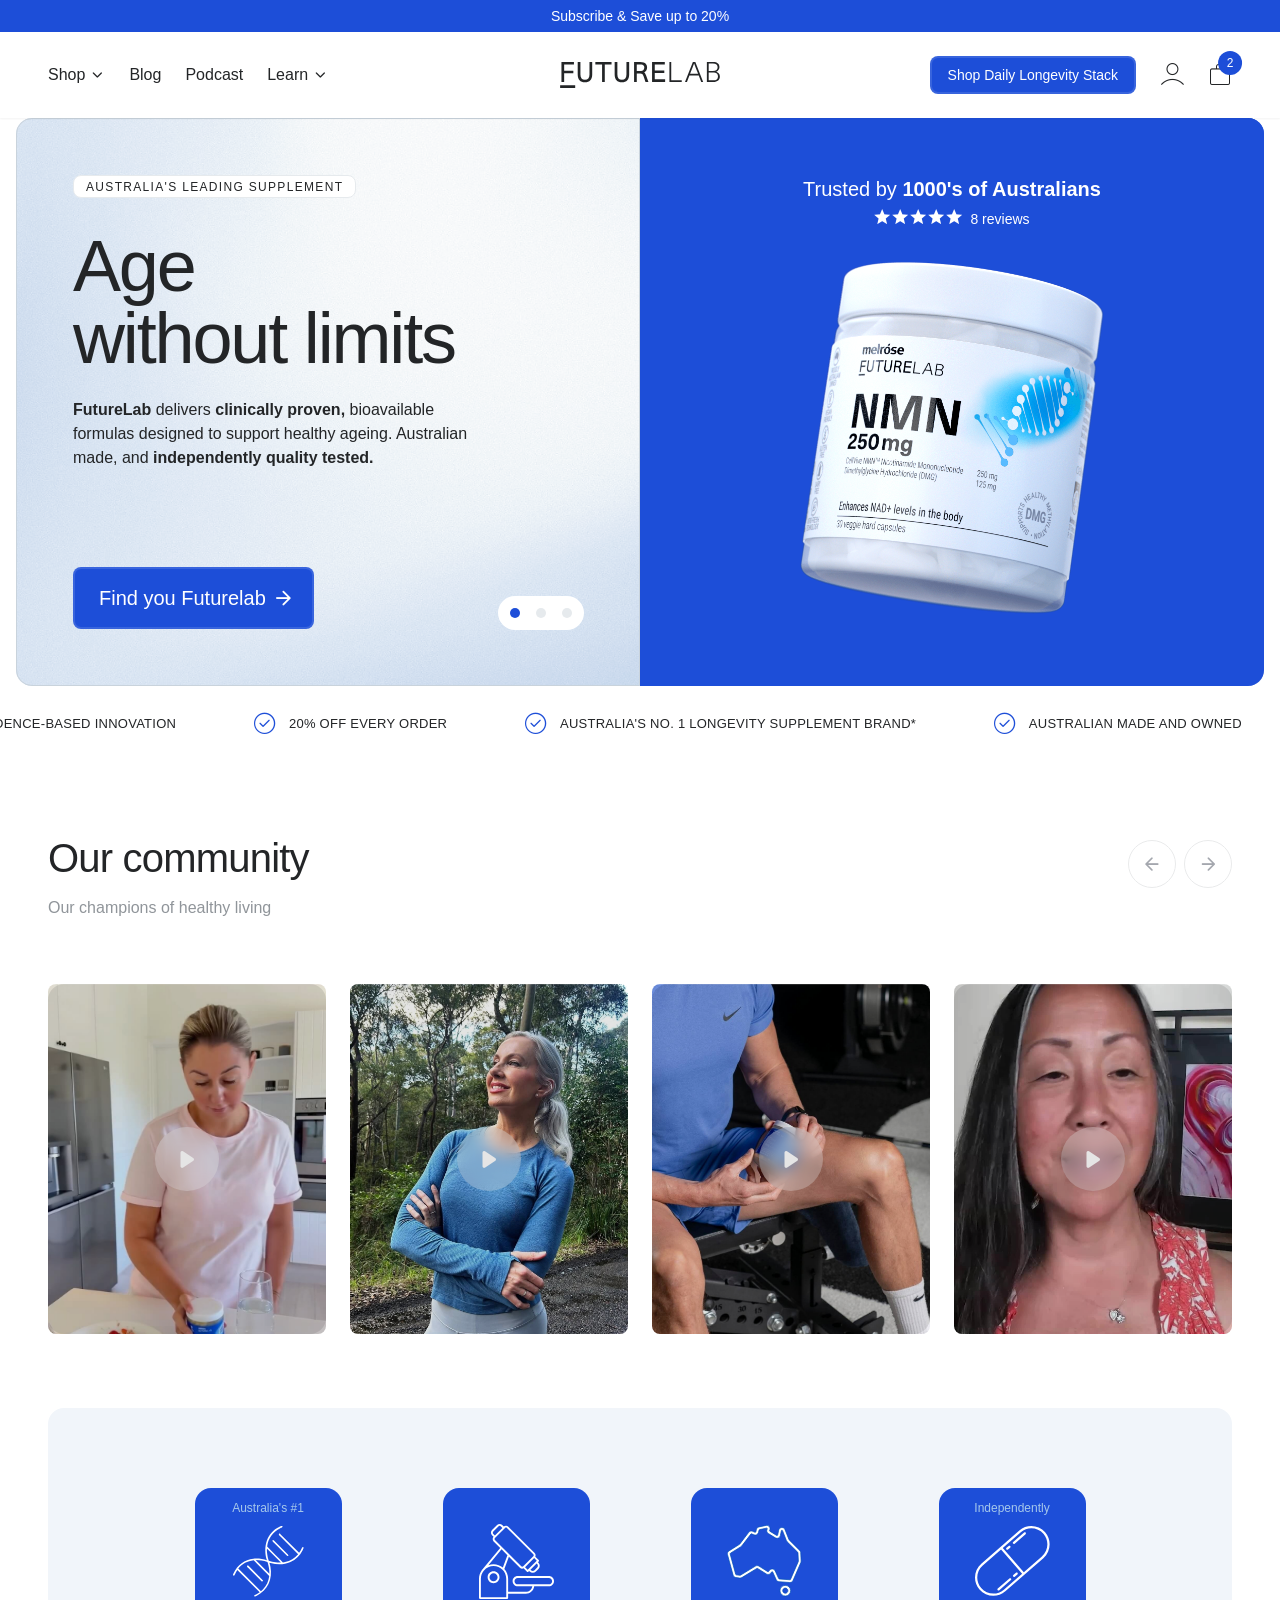
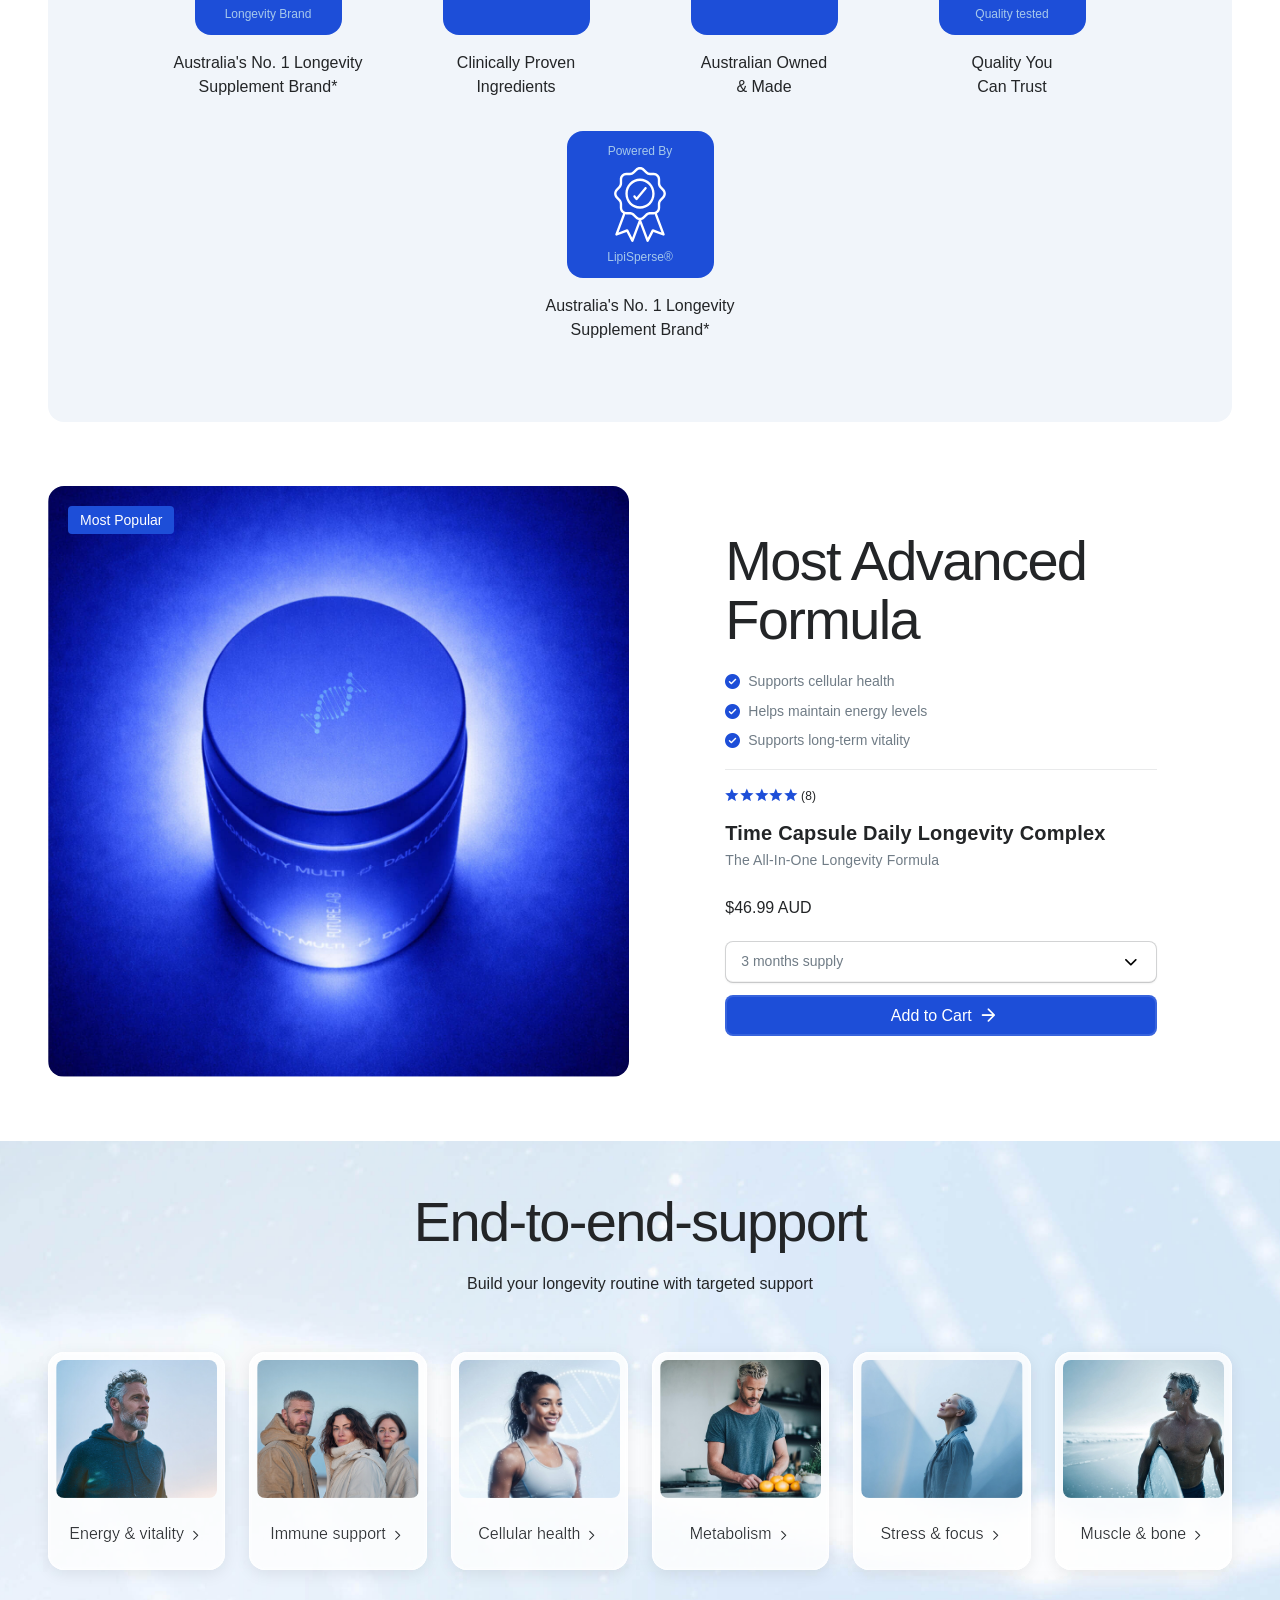
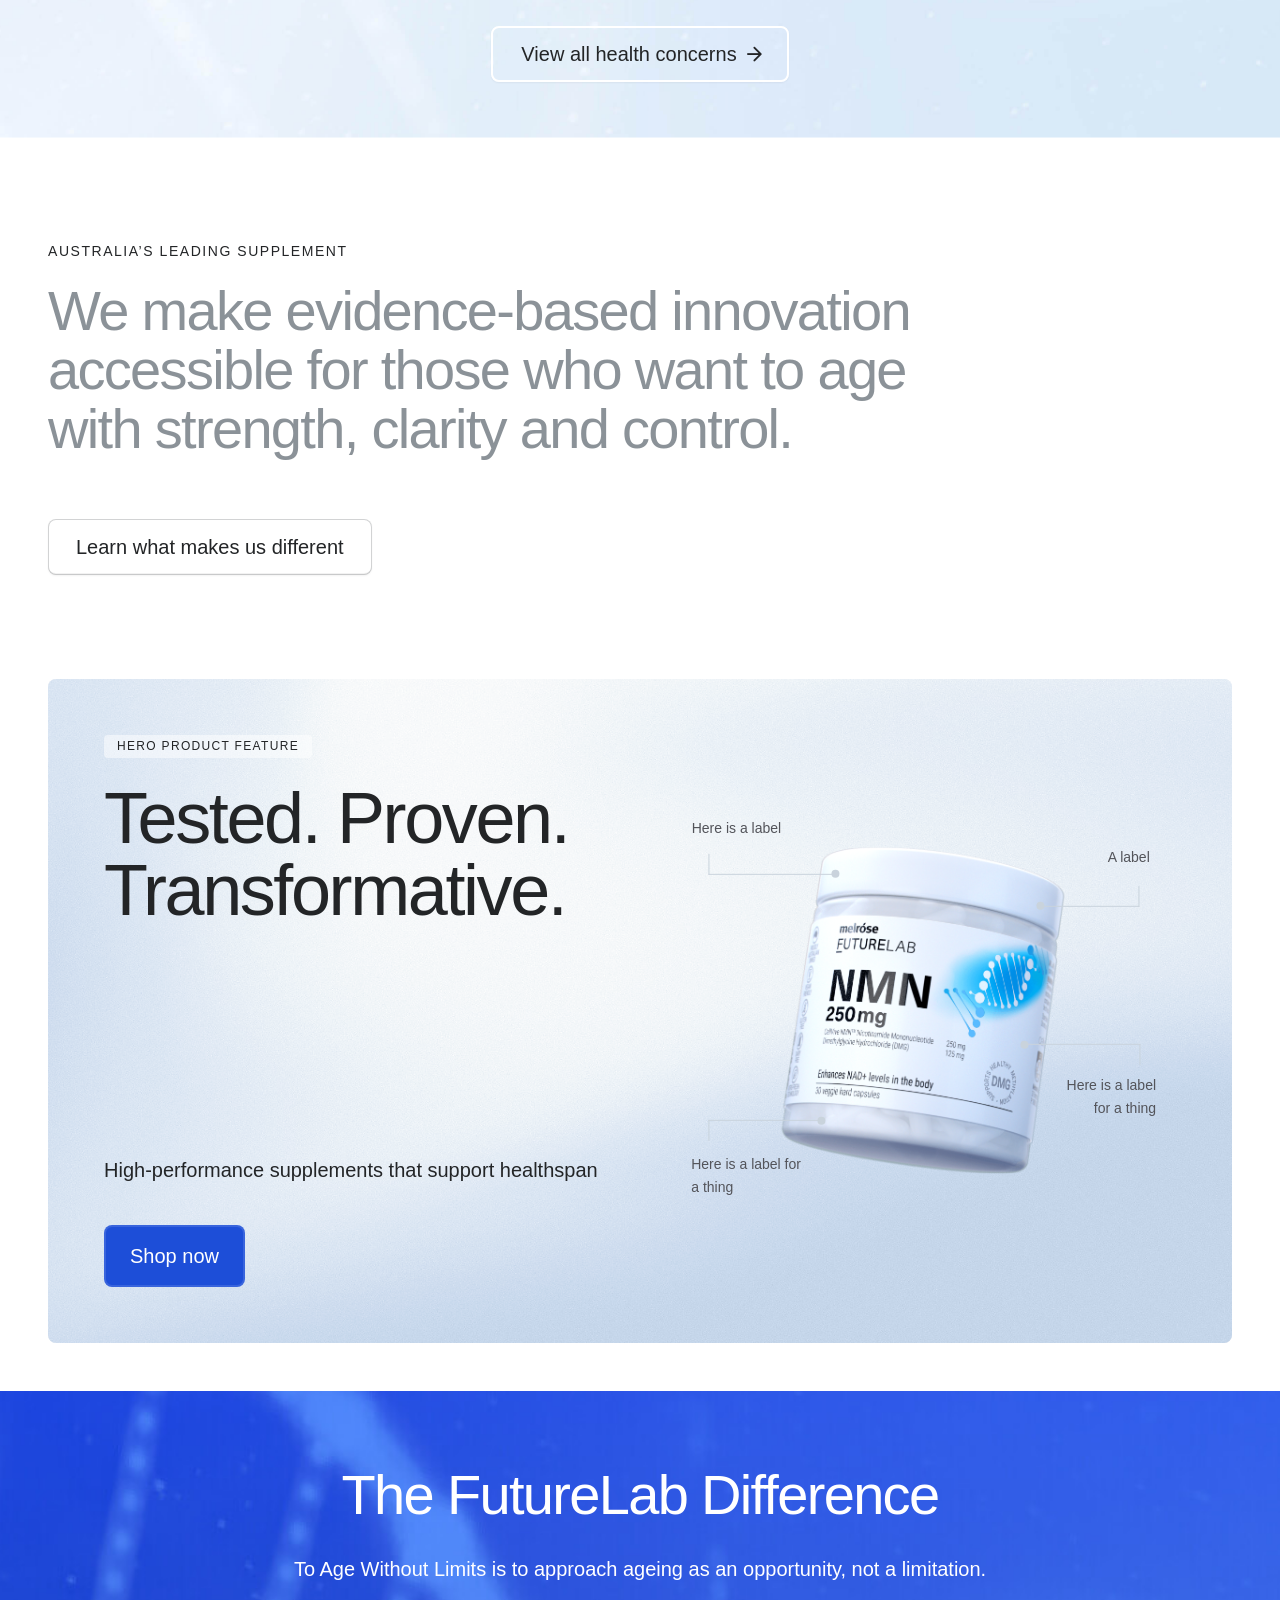
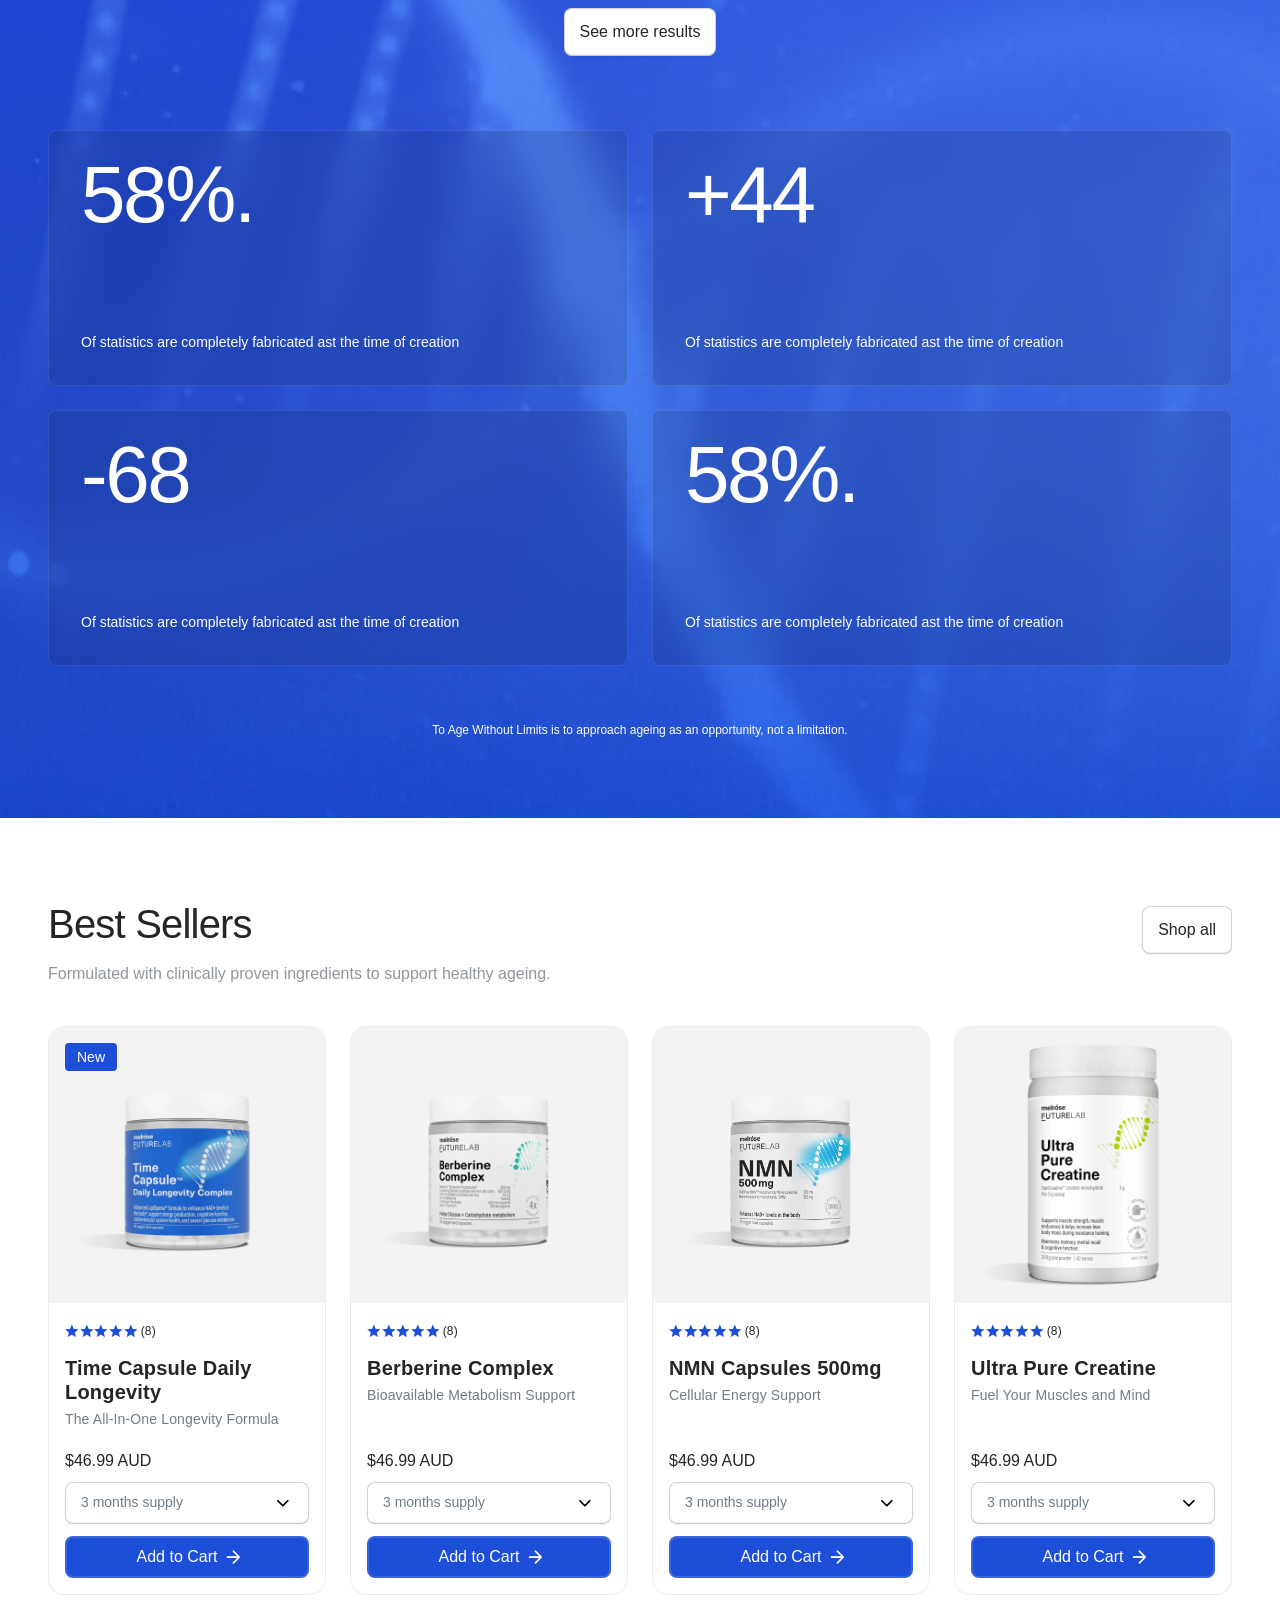
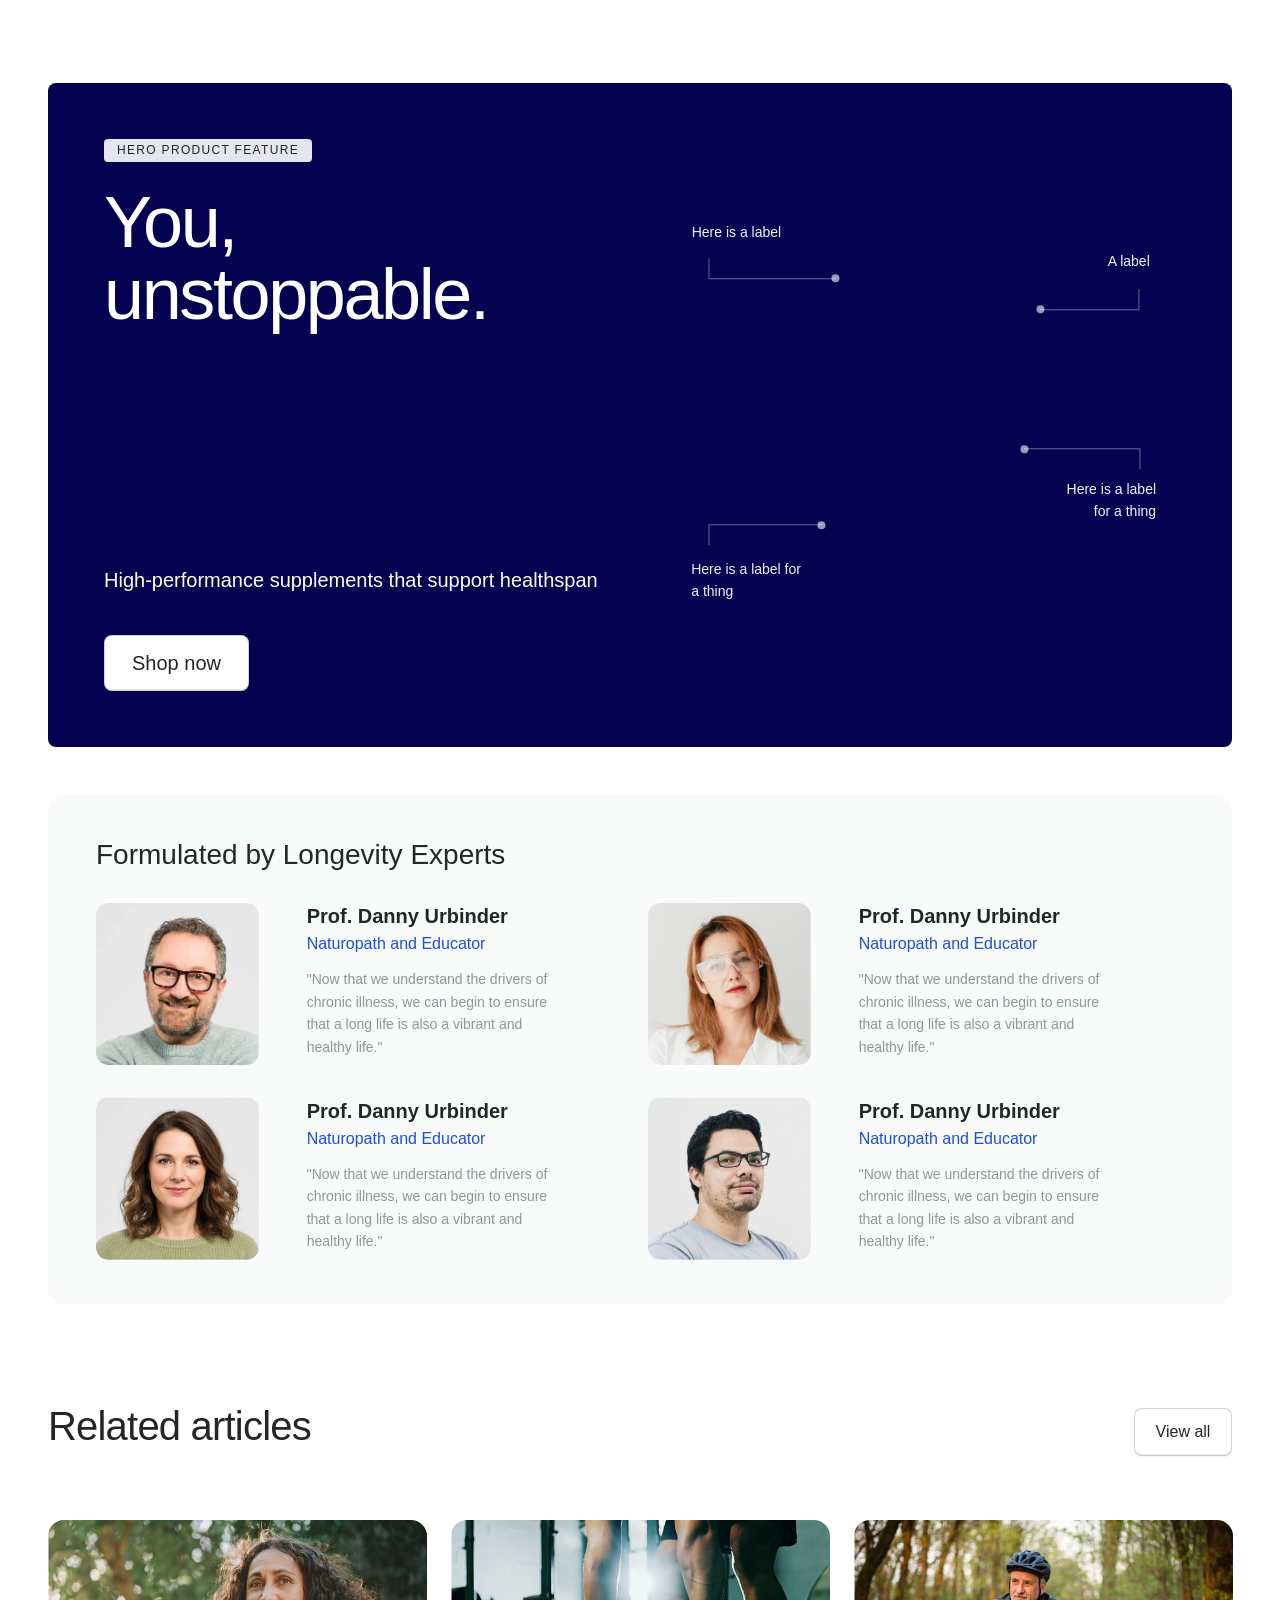
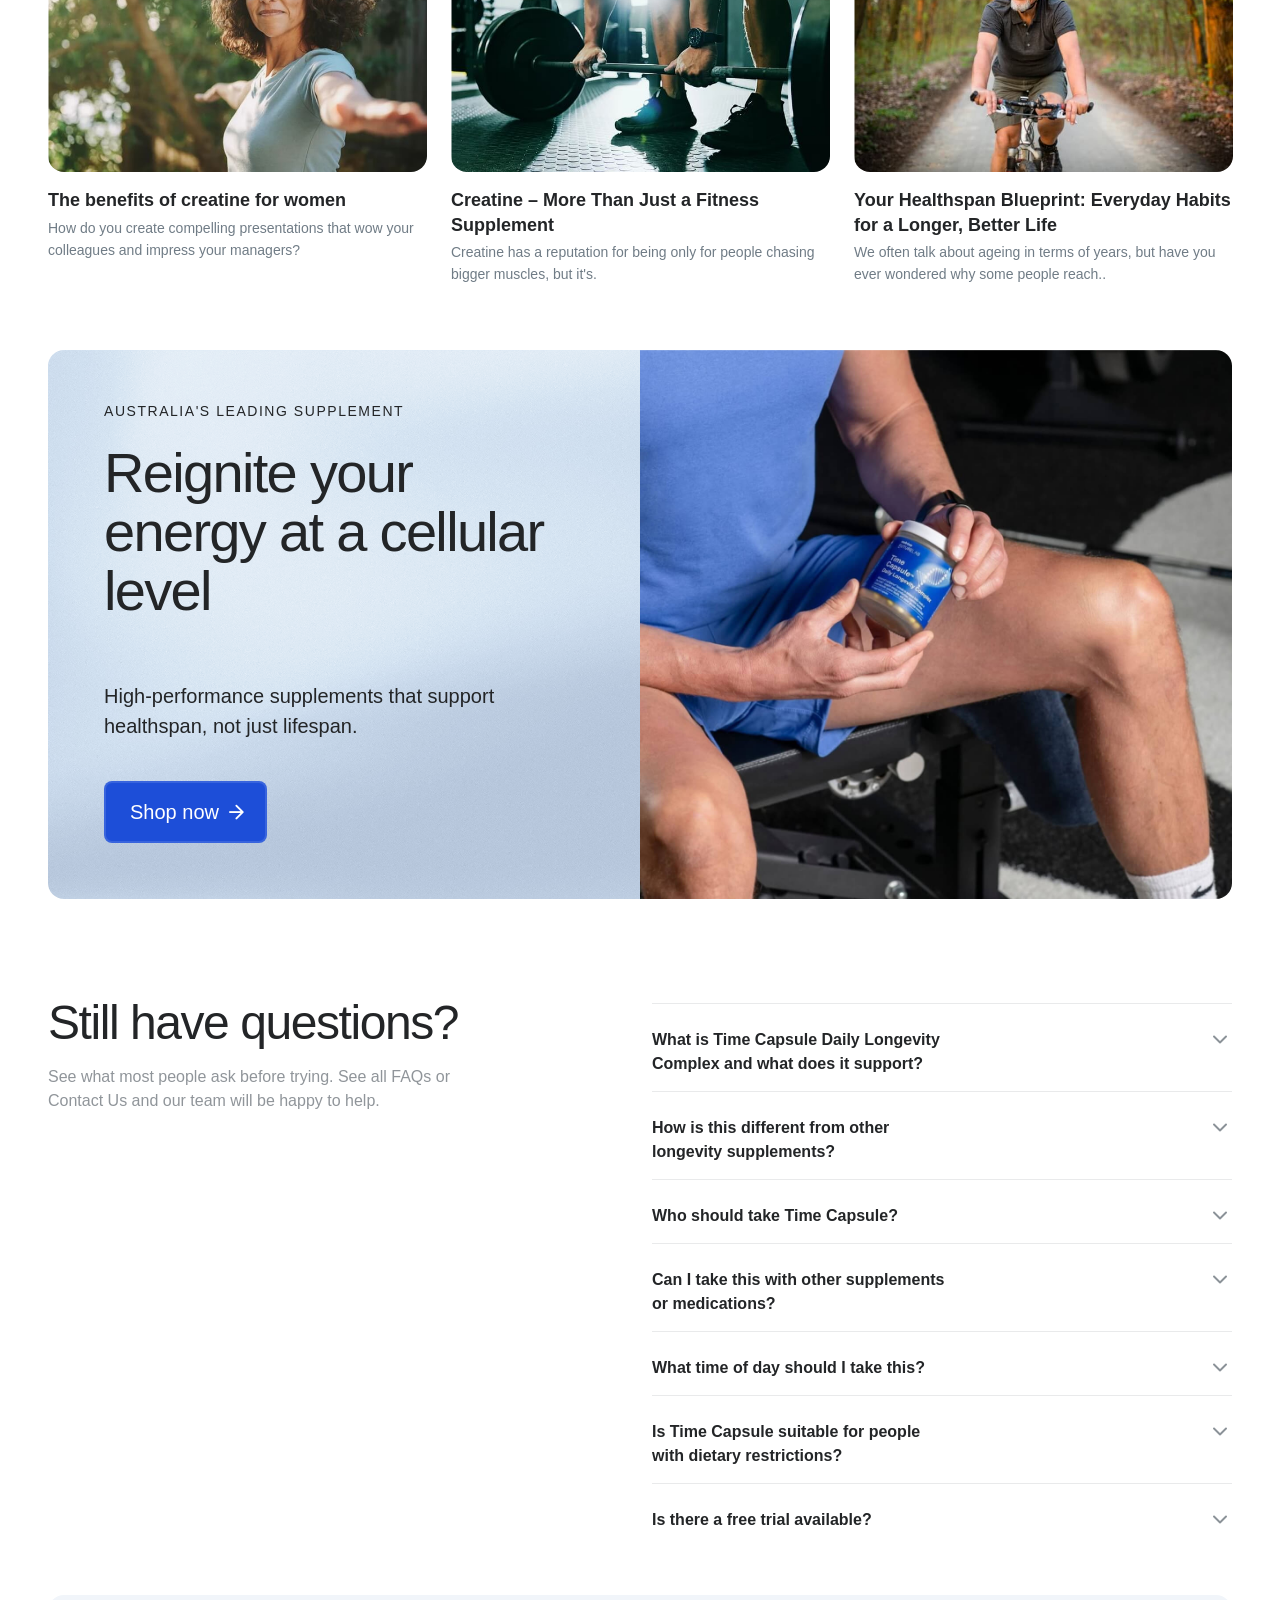
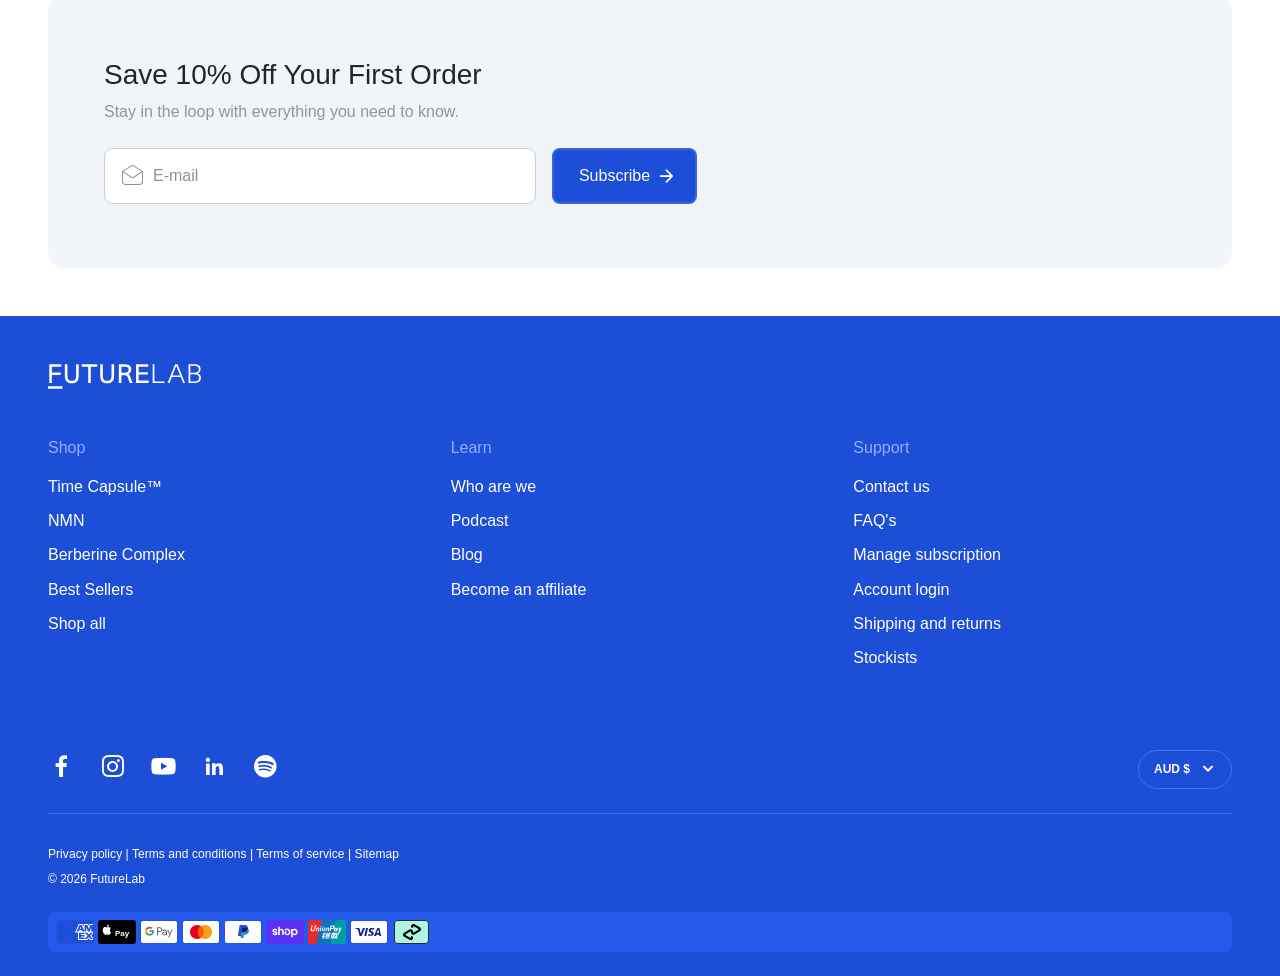
==== commit 94999cbf: "feat: PDP thumbs carousel infinite loop + cart drawer max-height media query - PDP gallery/thumbs: J" ====
--- a/index.html
+++ b/index.html
@@ -12,7 +12,7 @@
 		<link rel="preload" href="assets/fonts/neuehaasgrottext-75bold-trial.otf" as="font" type="font/otf" crossorigin />
 		<link rel="preconnect" href="https://fonts.googleapis.com" />
 		<link rel="preconnect" href="https://fonts.gstatic.com" crossorigin />
-		<link href="https://fonts.googleapis.com/css2?family=BDO+Grotesk:wght@400;600&family=Manrope:wght@700&display=swap"
+		<link href="https://fonts.googleapis.com/css2?family=BDO+Grotesk:wght@400;500;600&family=Manrope:wght@700&display=swap"
 			rel="stylesheet" />
 		<link rel="stylesheet" href="./assets/css/slick.css" />
 		<link rel="stylesheet" href="./assets/fonts/icomoon/style.css">
@@ -144,13 +144,17 @@
 					</div>
 					<div class="nav-menu__links">
 						<a href="products.html" class="nav-menu__link"><span class="nav-menu__link-text">Shop All</span><span
-								class="nav-menu__link-arrow"><span class="iconfont icon-arrow-right" aria-hidden="true"></span></span></a>
+								class="nav-menu__link-arrow"><span class="iconfont icon-arrow-right"
+									aria-hidden="true"></span></span></a>
 						<a href="#" class="nav-menu__link"><span class="nav-menu__link-text">Best Sellers</span><span
-								class="nav-menu__link-arrow"><span class="iconfont icon-arrow-right" aria-hidden="true"></span></span></a>
+								class="nav-menu__link-arrow"><span class="iconfont icon-arrow-right"
+									aria-hidden="true"></span></span></a>
 						<a href="#" class="nav-menu__link"><span class="nav-menu__link-text">Shop by Health Goal</span><span
-								class="nav-menu__link-arrow"><span class="iconfont icon-arrow-right" aria-hidden="true"></span></span></a>
+								class="nav-menu__link-arrow"><span class="iconfont icon-arrow-right"
+									aria-hidden="true"></span></span></a>
 						<a href="#" class="nav-menu__link"><span class="nav-menu__link-text">Shop by Ingredient</span><span
-								class="nav-menu__link-arrow"><span class="iconfont icon-arrow-right" aria-hidden="true"></span></span></a>
+								class="nav-menu__link-arrow"><span class="iconfont icon-arrow-right"
+									aria-hidden="true"></span></span></a>
 						<div class="nav-menu__link" data-submenu-toggle>
 							<span class="nav-menu__link-text">Learn More</span><span class="nav-menu__link-arrow"><span
 									class="iconfont icon-arrow-right" aria-hidden="true"></span></span>
@@ -173,7 +177,7 @@
 					<div class="nav-menu__footer">
 						<div class="nav-menu__panel-close desktop-only">
 							<button class="nav-menu__close" aria-label="Close menu"><span class="iconfont icon-menu-close"
-								aria-hidden="true"></span></button>
+									aria-hidden="true"></span></button>
 						</div>
 						<a href="#" class="nav-menu__social" aria-label="Facebook"><span class="iconfont icon-social-facebook"
 								aria-hidden="true"></span></a>
@@ -217,15 +221,15 @@
 								<div class="block-hero__info">
 									<div class="block-hero__info-overlay">
 										<div class="block-hero__top">
-											<span class="badge badge--overline">Australia's leading supplement</span>
+											<span class="badge badge--overline wowo fadeInUp">Australia's leading supplement</span>
 											<div class="block-hero__text-group">
-												<h2 class="block-hero__title">Age <br />without limits</h2>
-												<p class="block-hero__description"><strong>FutureLab</strong> delivers <strong>clinically
+												<h2 class="block-hero__title wowo fadeInUp delay-in-1">Age <br />without limits</h2>
+												<p class="block-hero__description wowo fadeInUp delay-in-2"><strong>FutureLab</strong> delivers <strong>clinically
 														proven,</strong> bioavailable formulas designed to support healthy ageing. Australian made,
 													and <strong>independently quality tested.</strong></p>
 											</div>
 										</div>
-										<div class="block-hero__bottom">
+										<div class="block-hero__bottom wowo fadeIn delay-in-3">
 											<a href="#" class="btn btn--neon-tide btn--lg">Find you Futurelab <span
 													class="iconfont icon-arrow-right btn__icon--lg" aria-hidden="true"></span></a>
 											<div class="block-hero__bullets">
@@ -237,7 +241,7 @@
 										</div>
 									</div>
 								</div>
-								<div class="block-hero__product">
+								<div class="block-hero__product wowo fadeIn">
 									<div class="block-hero__product-bg"><video src="./assets/videos/hero-bg.mp4" autoplay muted loop
 											playsinline aria-hidden="true"></video></div>
 									<div class="block-hero__trust">
@@ -265,15 +269,15 @@
 								<div class="block-hero__info">
 									<div class="block-hero__info-overlay">
 										<div class="block-hero__top">
-											<span class="badge badge--overline">Australia's leading supplement</span>
+											<span class="badge badge--overline wowo fadeInUp">Australia's leading supplement</span>
 											<div class="block-hero__text-group">
-												<h2 class="block-hero__title">Age <br />without limits</h2>
-												<p class="block-hero__description"><strong>FutureLab</strong> delivers <strong>clinically
+												<h2 class="block-hero__title wowo fadeInUp delay-in-1">Age <br />without limits</h2>
+												<p class="block-hero__description wowo fadeInUp delay-in-2"><strong>FutureLab</strong> delivers <strong>clinically
 														proven,</strong> bioavailable formulas designed to support healthy ageing. Australian made,
 													and <strong>independently quality tested.</strong></p>
 											</div>
 										</div>
-										<div class="block-hero__bottom">
+										<div class="block-hero__bottom wowo fadeIn delay-in-3">
 											<a href="#" class="btn btn--neon-tide btn--lg">Find you Futurelab <span
 													class="iconfont icon-arrow-right btn__icon--lg" aria-hidden="true"></span></a>
 											<div class="block-hero__bullets">
@@ -285,7 +289,7 @@
 										</div>
 									</div>
 								</div>
-								<div class="block-hero__product">
+								<div class="block-hero__product wowo fadeIn">
 									<div class="block-hero__product-bg"><video src="./assets/videos/hero-bg.mp4" autoplay muted loop
 											playsinline aria-hidden="true"></video></div>
 									<div class="block-hero__trust">
@@ -313,15 +317,15 @@
 								<div class="block-hero__info">
 									<div class="block-hero__info-overlay">
 										<div class="block-hero__top">
-											<span class="badge badge--overline">Australia's leading supplement</span>
+											<span class="badge badge--overline wowo fadeInUp">Australia's leading supplement</span>
 											<div class="block-hero__text-group">
-												<h2 class="block-hero__title">Age <br />without limits</h2>
-												<p class="block-hero__description"><strong>FutureLab</strong> delivers <strong>clinically
+												<h2 class="block-hero__title wowo fadeInUp delay-in-1">Age <br />without limits</h2>
+												<p class="block-hero__description wowo fadeInUp delay-in-2"><strong>FutureLab</strong> delivers <strong>clinically
 														proven,</strong> bioavailable formulas designed to support healthy ageing. Australian made,
 													and <strong>independently quality tested.</strong></p>
 											</div>
 										</div>
-										<div class="block-hero__bottom">
+										<div class="block-hero__bottom wowo fadeIn delay-in-3">
 											<a href="#" class="btn btn--neon-tide btn--lg">Find you Futurelab <span
 													class="iconfont icon-arrow-right btn__icon--lg" aria-hidden="true"></span></a>
 											<div class="block-hero__bullets">
@@ -333,7 +337,7 @@
 										</div>
 									</div>
 								</div>
-								<div class="block-hero__product">
+								<div class="block-hero__product wowo fadeIn">
 									<div class="block-hero__product-bg"><video src="./assets/videos/hero-bg.mp4" autoplay muted loop
 											playsinline aria-hidden="true"></video></div>
 									<div class="block-hero__trust">
@@ -366,21 +370,29 @@
 			<!-- ========== USP TICKER ========== -->
 			<div class="block-usp-ticker marquee3k" data-speed="0.5" aria-label="Brand benefits ticker">
 				<div class="block-usp-ticker__items">
-					<span class="block-usp-ticker__item"><span class="iconfont icon-check-circle-skinny" aria-hidden="true"></span>
+					<span class="block-usp-ticker__item"><span class="iconfont icon-check-circle-skinny"
+							aria-hidden="true"></span>
 						evidence-based innovation</span>
-					<span class="block-usp-ticker__item"><span class="iconfont icon-check-circle-skinny" aria-hidden="true"></span> 20% off
+					<span class="block-usp-ticker__item"><span class="iconfont icon-check-circle-skinny"
+							aria-hidden="true"></span> 20% off
 						every order</span>
-					<span class="block-usp-ticker__item"><span class="iconfont icon-check-circle-skinny" aria-hidden="true"></span>
+					<span class="block-usp-ticker__item"><span class="iconfont icon-check-circle-skinny"
+							aria-hidden="true"></span>
 						Australia's No. 1 Longevity Supplement Brand*</span>
-					<span class="block-usp-ticker__item"><span class="iconfont icon-check-circle-skinny" aria-hidden="true"></span>
+					<span class="block-usp-ticker__item"><span class="iconfont icon-check-circle-skinny"
+							aria-hidden="true"></span>
 						Australian made and owned</span>
-					<span class="block-usp-ticker__item"><span class="iconfont icon-check-circle-skinny" aria-hidden="true"></span>
+					<span class="block-usp-ticker__item"><span class="iconfont icon-check-circle-skinny"
+							aria-hidden="true"></span>
 						evidence-based innovation</span>
-					<span class="block-usp-ticker__item"><span class="iconfont icon-check-circle-skinny" aria-hidden="true"></span> 20% off
+					<span class="block-usp-ticker__item"><span class="iconfont icon-check-circle-skinny"
+							aria-hidden="true"></span> 20% off
 						every order</span>
-					<span class="block-usp-ticker__item"><span class="iconfont icon-check-circle-skinny" aria-hidden="true"></span>
+					<span class="block-usp-ticker__item"><span class="iconfont icon-check-circle-skinny"
+							aria-hidden="true"></span>
 						Australia's No. 1 Longevity Supplement Brand*</span>
-					<span class="block-usp-ticker__item"><span class="iconfont icon-check-circle-skinny" aria-hidden="true"></span>
+					<span class="block-usp-ticker__item"><span class="iconfont icon-check-circle-skinny"
+							aria-hidden="true"></span>
 						Australian made and owned</span>
 				</div>
 			</div>
@@ -403,7 +415,7 @@
 						</div>
 						<div class="carousel wowo fadeInUp" data-time="5000">
 							<div class="item video-thumb">
-								<div class="video-thumb__thumbnail" data-video="./assets/videos/hero-bg.mp4">
+								<div class="video-thumb__thumbnail" data-video="https://youtu.be/CIJm-9gHs6I?si=zDHapKEYHaY0WdE3">
 									<div class="img video-thumb__image">
 										<div class="img-box">
 											<img src="./assets/images/community-video-1.jpg" alt="Community member preparing supplements"
@@ -584,9 +596,10 @@
 								</div>
 								<div class="card__content">
 									<div class="card__rating">
-										<div class="card__stars"><span class="iconfont icon-star" aria-hidden="true"></span><span class="iconfont icon-star"
+										<div class="card__stars"><span class="iconfont icon-star" aria-hidden="true"></span><span
+												class="iconfont icon-star" aria-hidden="true"></span><span class="iconfont icon-star"
 												aria-hidden="true"></span><span class="iconfont icon-star" aria-hidden="true"></span><span
-												class="iconfont icon-star" aria-hidden="true"></span><span class="iconfont icon-star" aria-hidden="true"></span>
+												class="iconfont icon-star" aria-hidden="true"></span>
 										</div>
 										<span class="card__count">(8)</span>
 									</div>
@@ -597,8 +610,8 @@
 								<div class="card__actions">
 									<div class="card__select"><span>3 months supply</span><span class="iconfont icon-chevron-down"
 											aria-hidden="true"></span></div>
-									<a href="#" class="btn btn--neon-tide btn--sm card__cart">Add to Cart <span class="iconfont icon-arrow-right"
-											aria-hidden="true"></span></a>
+									<a href="#" class="btn btn--neon-tide btn--sm card__cart">Add to Cart <span
+											class="iconfont icon-arrow-right" aria-hidden="true"></span></a>
 								</div>
 							</div>
 						</div>
@@ -620,7 +633,7 @@
 							<p>Build your longevity routine with targeted support</p>
 						</div>
 						<div class="block-health-concerns__grid">
-							<div class="card--health wowo fadeIn">
+							<div class="item card--health wowo fadeIn">
 								<div class="img card__image">
 									<div class="img-box">
 										<img src="./assets/images/health-energy-v2.jpg" alt="Energy &amp; vitality" loading="lazy" />
@@ -631,7 +644,7 @@
 									<span class="iconfont icon-chevron-right card__arrow" aria-hidden="true"></span>
 								</div>
 							</div>
-							<div class="card--health wowo fadeIn delay-in-1">
+							<div class="item card--health wowo fadeIn delay-in-1">
 								<div class="img card__image">
 									<div class="img-box">
 										<img src="./assets/images/health-immune-v2.jpg" alt="Immune support" loading="lazy" />
@@ -642,7 +655,7 @@
 									<span class="iconfont icon-chevron-right card__arrow" aria-hidden="true"></span>
 								</div>
 							</div>
-							<div class="card--health wowo fadeIn delay-in-2">
+							<div class="item card--health wowo fadeIn delay-in-2">
 								<div class="img card__image">
 									<div class="img-box">
 										<img src="./assets/images/health-cellular-v2.jpg" alt="Cellular health" loading="lazy" />
@@ -653,7 +666,7 @@
 									<span class="iconfont icon-chevron-right card__arrow" aria-hidden="true"></span>
 								</div>
 							</div>
-							<div class="card--health wowo fadeIn delay-in-3">
+							<div class="item card--health wowo fadeIn delay-in-3">
 								<div class="img card__image">
 									<div class="img-box">
 										<img src="./assets/images/health-metabolism-v2.jpg" alt="Metabolism" loading="lazy" />
@@ -664,7 +677,7 @@
 									<span class="iconfont icon-chevron-right card__arrow" aria-hidden="true"></span>
 								</div>
 							</div>
-							<div class="card--health wowo fadeIn delay-in-4">
+							<div class="item card--health wowo fadeIn delay-in-4">
 								<div class="img card__image">
 									<div class="img-box">
 										<img src="./assets/images/health-stress-v2.jpg" alt="Stress &amp; focus" loading="lazy" />
@@ -675,7 +688,7 @@
 									<span class="iconfont icon-chevron-right card__arrow" aria-hidden="true"></span>
 								</div>
 							</div>
-							<div class="card--health wowo fadeIn delay-in-5">
+							<div class="item card--health wowo fadeIn delay-in-5">
 								<div class="img card__image">
 									<div class="img-box">
 										<img src="./assets/images/health-muscle-v2.jpg" alt="Muscle &amp; bone" loading="lazy" />
@@ -1327,12 +1340,12 @@
 											class="iconfont icon-social-facebook footer__social-icon" aria-hidden="true"></span></a>
 									<a href="#" title="Instagram" aria-label="Instagram"><span
 											class="iconfont icon-social-instagram footer__social-icon" aria-hidden="true"></span></a>
-									<a href="#" title="YouTube" aria-label="YouTube"><span class="iconfont icon-social-youtube footer__social-icon"
-											aria-hidden="true"></span></a>
+									<a href="#" title="YouTube" aria-label="YouTube"><span
+											class="iconfont icon-social-youtube footer__social-icon" aria-hidden="true"></span></a>
 									<a href="#" title="LinkedIn" aria-label="LinkedIn"><span
 											class="iconfont icon-social-linkedin footer__social-icon" aria-hidden="true"></span></a>
-									<a href="#" title="Spotify" aria-label="Spotify"><span class="iconfont icon-social-spotify footer__social-icon"
-											aria-hidden="true"></span></a>
+									<a href="#" title="Spotify" aria-label="Spotify"><span
+											class="iconfont icon-social-spotify footer__social-icon" aria-hidden="true"></span></a>
 								</div>
 								<div class="dropdown dropdown--footer">
 									<button class="dropdown__toggle">
@@ -1376,14 +1389,10 @@
 		</footer>
 
 		<!-- Video Lightbox -->
-		<div class="video-lightbox">
-			<div class="container">
-				<div class="content">
-					<div class="video-lightbox__box">
-						<button class="video-lightbox__close" aria-label="Close video"></button>
-						<div class="video-lightbox__content"></div>
-					</div>
-				</div>
+		<div class="lightbox video-lightbox">
+			<div class="lightbox__box">
+				<button class="lightbox__close" aria-label="Close video"></button>
+				<div class="lightbox__content"></div>
 			</div>
 		</div>
 
--- a/assets/fonts/icomoon/style.css
+++ b/assets/fonts/icomoon/style.css
@@ -1,10 +1,10 @@
 @font-face {
   font-family: 'icomoon';
-  src:  url('fonts/icomoon.eot?we8vkl');
-  src:  url('fonts/icomoon.eot?we8vkl#iefix') format('embedded-opentype'),
-    url('fonts/icomoon.ttf?we8vkl') format('truetype'),
-    url('fonts/icomoon.woff?we8vkl') format('woff'),
-    url('fonts/icomoon.svg?we8vkl#icomoon') format('svg');
+  src:  url('fonts/icomoon.eot?nsxn85');
+  src:  url('fonts/icomoon.eot?nsxn85#iefix') format('embedded-opentype'),
+    url('fonts/icomoon.ttf?nsxn85') format('truetype'),
+    url('fonts/icomoon.woff?nsxn85') format('woff'),
+    url('fonts/icomoon.svg?nsxn85#icomoon') format('svg');
   font-weight: normal;
   font-style: normal;
   font-display: block;
--- a/assets/css/style.css
+++ b/assets/css/style.css
@@ -1,2 +1,11642 @@
-@-webkit-keyframes fadeIn{0%{opacity:0}to{opacity:1}}@keyframes fadeIn{0%{opacity:0}to{opacity:1}}@-webkit-keyframes fadeInUp{0%{opacity:0;-webkit-transform:translate3d(0,30px,0);transform:translate3d(0,30px,0)}to{opacity:1;-webkit-transform:translate3d(0,0,0);transform:translate3d(0,0,0)}}@keyframes fadeInUp{0%{opacity:0;-webkit-transform:translate3d(0,30px,0);transform:translate3d(0,30px,0)}to{opacity:1;-webkit-transform:translate3d(0,0,0);transform:translate3d(0,0,0)}}@-webkit-keyframes fadeInLeft{0%{opacity:0;-webkit-transform:translate3d(-30px,0,0);transform:translate3d(-30px,0,0)}to{opacity:1;-webkit-transform:none;transform:none}}@keyframes fadeInLeft{0%{opacity:0;-webkit-transform:translate3d(-30px,0,0);transform:translate3d(-30px,0,0)}to{opacity:1;-webkit-transform:none;transform:none}}@-webkit-keyframes fadeInRight{0%{opacity:0;-webkit-transform:translate3d(30px,0,0);transform:translate3d(30px,0,0)}to{opacity:1;-webkit-transform:none;transform:none}}@keyframes fadeInRight{0%{opacity:0;-webkit-transform:translate3d(30px,0,0);transform:translate3d(30px,0,0)}to{opacity:1;-webkit-transform:none;transform:none}}@-webkit-keyframes zoomOut{0%{opacity:0;-webkit-transform:scale(1.08);transform:scale(1.08)}to{opacity:1;-webkit-transform:scale(1);transform:scale(1)}}@keyframes zoomOut{0%{opacity:0;-webkit-transform:scale(1.08);transform:scale(1.08)}to{opacity:1;-webkit-transform:scale(1);transform:scale(1)}}@-webkit-keyframes loading{0%{-webkit-transform:rotate(0deg);transform:rotate(0deg)}to{-webkit-transform:rotate(360deg);transform:rotate(360deg)}}@keyframes loading{0%{-webkit-transform:rotate(0deg);transform:rotate(0deg)}to{-webkit-transform:rotate(360deg);transform:rotate(360deg)}}html .wowo{opacity:0}html .wowo.animated{-webkit-animation-duration:1s;animation-duration:1s;-webkit-animation-fill-mode:both;animation-fill-mode:both;visibility:visible}.fadeIn.animated{-webkit-animation-name:fadeIn;animation-name:fadeIn}.fadeInUp.animated{-webkit-animation-name:fadeInUp;animation-name:fadeInUp}.fadeInLeft.animated{-webkit-animation-name:fadeInLeft;animation-name:fadeInLeft}.fadeInRight.animated{-webkit-animation-name:fadeInRight;animation-name:fadeInRight}.zoomOut.animated{-webkit-animation-name:zoomOut;animation-name:zoomOut}.delay-in-1{-webkit-animation-delay:0.1s;animation-delay:0.1s}.delay-in-2{-webkit-animation-delay:0.2s;animation-delay:0.2s}.delay-in-3{-webkit-animation-delay:0.3s;animation-delay:0.3s}.delay-in-4{-webkit-animation-delay:0.4s;animation-delay:0.4s}.delay-in-5{-webkit-animation-delay:0.5s;animation-delay:0.5s}.delay-in-6{-webkit-animation-delay:0.6s;animation-delay:0.6s}.delay-in-7{-webkit-animation-delay:0.7s;animation-delay:0.7s}.delay-in-8{-webkit-animation-delay:0.8s;animation-delay:0.8s}.delay-in-9{-webkit-animation-delay:0.9s;animation-delay:0.9s}.delay-in-10{-webkit-animation-delay:1s;animation-delay:1s}.delay-in-11{-webkit-animation-delay:1.1s;animation-delay:1.1s}.delay-in-12{-webkit-animation-delay:1.2s;animation-delay:1.2s}.delay-in-13{-webkit-animation-delay:1.3s;animation-delay:1.3s}.delay-in-14{-webkit-animation-delay:1.4s;animation-delay:1.4s}.delay-in-15{-webkit-animation-delay:1.5s;animation-delay:1.5s}.delay-in-16{-webkit-animation-delay:1.6s;animation-delay:1.6s}.delay-in-17{-webkit-animation-delay:1.7s;animation-delay:1.7s}.delay-in-18{-webkit-animation-delay:1.8s;animation-delay:1.8s}.delay-in-19{-webkit-animation-delay:1.9s;animation-delay:1.9s}.delay-in-20{-webkit-animation-delay:2s;animation-delay:2s}.delay-in-21{-webkit-animation-delay:2.1s;animation-delay:2.1s}.delay-in-22{-webkit-animation-delay:2.2s;animation-delay:2.2s}.delay-in-23{-webkit-animation-delay:2.3s;animation-delay:2.3s}.delay-in-24{-webkit-animation-delay:2.4s;animation-delay:2.4s}.delay-in-25{-webkit-animation-delay:2.5s;animation-delay:2.5s}.delay-in-26{-webkit-animation-delay:2.6s;animation-delay:2.6s}.delay-in-27{-webkit-animation-delay:2.7s;animation-delay:2.7s}.delay-in-28{-webkit-animation-delay:2.8s;animation-delay:2.8s}.delay-in-29{-webkit-animation-delay:2.9s;animation-delay:2.9s}.delay-in-30{-webkit-animation-delay:3s;animation-delay:3s}*,:after,:before{-webkit-box-sizing:border-box;box-sizing:border-box;margin:0;padding:0;-webkit-user-select:text;-moz-user-select:text;-ms-user-select:text;user-select:text;aspect-ratio:unset!important}html{-moz-text-size-adjust:none;-webkit-text-size-adjust:none;-ms-text-size-adjust:none;text-size-adjust:none;scroll-behavior:smooth}body{min-height:100vh;line-height:1.5;overflow-x:clip}h1,h2,h3,h4,h5,h6{word-break:break-word;overflow-wrap:break-word;font-weight:normal}p{overflow-wrap:break-word}ol,ul{list-style:none}a{color:inherit;text-decoration:none;-webkit-transition:opacity 0.3s ease,color 0.3s ease;transition:opacity 0.3s ease,color 0.3s ease}a [class*=icon-arrow]{-webkit-transition:-webkit-transform 0.2s ease;transition:-webkit-transform 0.2s ease;transition:transform 0.2s ease;transition:transform 0.2s ease,-webkit-transform 0.2s ease}a:hover .icon-arrow-right{-webkit-transform:translateX(4px);transform:translateX(4px)}a:hover .icon-arrow-left{-webkit-transform:translateX(-4px);transform:translateX(-4px)}a:hover .icon-arrow-up-right{-webkit-transform:translate(4px,-4px);transform:translate(4px,-4px)}[class*=" icon-"],[class^=icon-]{font-size:clamp(16px,1.1111111111vw,22.2222222222px)}@media (max-width:1023px){[class*=" icon-"],[class^=icon-]{font-size:1rem}}.icon-arrow-left,.icon-arrow-right,.icon-arrow-up-right{font-size:clamp(20px,1.3888888889vw,27.7777777778px);-webkit-transition:-webkit-transform 0.3s ease;transition:-webkit-transform 0.3s ease;transition:transform 0.3s ease;transition:transform 0.3s ease,-webkit-transform 0.3s ease;-ms-flex-negative:0;flex-shrink:0}canvas,img,picture,svg,video{display:block;max-width:100%}button,input,select,textarea{font:inherit;color:inherit}button{cursor:pointer;background:none;border:none}table{border-collapse:collapse}.visually-hidden{position:absolute;width:1px;height:1px;padding:0;margin:-1px;overflow:hidden;clip:rect(0,0,0,0);white-space:nowrap;border:0}@font-face{font-family:"Neue Haas Grotesk Text";src:url("../fonts/neuehaasgrottext-55roman-trial.otf") format("opentype");font-weight:400;font-style:normal;font-display:swap}@font-face{font-family:"Neue Haas Grotesk Text";src:url("../fonts/neuehaasgrottext-65medium-trial.otf") format("opentype");font-weight:500;font-style:normal;font-display:swap}@font-face{font-family:"Neue Haas Grotesk Text";src:url("../fonts/neuehaasgrottext-75bold-trial.otf") format("opentype");font-weight:700;font-style:normal;font-display:swap}body{font-family:"Neue Haas Grotesk Text",sans-serif;font-size:clamp(16px,1.1111111111vw,22.2222222222px);font-weight:400;line-height:1.5;color:#232527;-webkit-font-smoothing:antialiased;-moz-osx-font-smoothing:grayscale;text-rendering:optimizeLegibility}@media (max-width:767px){body{font-size:14px;line-height:1.5}}.h1,h1{font-family:"BDO Grotesk",sans-serif;font-size:56px;font-weight:400;line-height:1.05}@media (min-width:1024px){.h1,h1{font-size:clamp(56px,3.8888888889vw,77.7777777778px)}}.h1,h1{letter-spacing:-0.03em}@media (min-width:1024px) and (max-width:1279px){.h1,h1{font-family:"BDO Grotesk",sans-serif;font-size:48px;font-weight:400;line-height:1;letter-spacing:-1.44px}}@media (min-width:1024px) and (max-width:1279px) and (min-width:1024px){.h1,h1{font-size:clamp(48px,3.3333333333vw,66.6666666667px)}}@media (max-width:1023px){.h1,h1{font-family:"BDO Grotesk",sans-serif;font-size:40px;font-weight:400;line-height:1.1;letter-spacing:-0.8px}}@media (max-width:1023px) and (min-width:1024px){.h1,h1{font-size:clamp(40px,2.7777777778vw,55.5555555556px)}}@media (max-width:767px){.h1,h1{font-family:"BDO Grotesk",sans-serif;font-size:32px;font-weight:400;line-height:1.2;letter-spacing:-0.96px}}@media (max-width:767px) and (min-width:1024px){.h1,h1{font-size:clamp(32px,2.2222222222vw,44.4444444444px)}}.h2,h2{font-family:"BDO Grotesk",sans-serif;font-size:48px;font-weight:400;line-height:1}@media (min-width:1024px){.h2,h2{font-size:clamp(48px,3.3333333333vw,66.6666666667px)}}.h2,h2{letter-spacing:-1.44px}@media (max-width:1023px){.h2,h2{font-family:"BDO Grotesk",sans-serif;font-size:40px;font-weight:400;line-height:1.1;letter-spacing:-0.8px}}@media (max-width:1023px) and (min-width:1024px){.h2,h2{font-size:clamp(40px,2.7777777778vw,55.5555555556px)}}@media (max-width:767px){.h2,h2{font-family:"BDO Grotesk",sans-serif;font-size:32px;font-weight:400;line-height:1.2;letter-spacing:-0.96px}}@media (max-width:767px) and (min-width:1024px){.h2,h2{font-size:clamp(32px,2.2222222222vw,44.4444444444px)}}.h3,h3{font-family:"BDO Grotesk",sans-serif;font-size:40px;font-weight:400;line-height:1.1}@media (min-width:1024px){.h3,h3{font-size:clamp(40px,2.7777777778vw,55.5555555556px)}}.h3,h3{letter-spacing:-0.8px}@media (max-width:1023px){.h3,h3{font-family:"BDO Grotesk",sans-serif;font-size:28px;font-weight:400;line-height:1.15}}@media (max-width:1023px) and (min-width:1024px){.h3,h3{font-size:clamp(28px,1.9444444444vw,38.8888888889px)}}@media (max-width:767px){.h3,h3{font-family:"BDO Grotesk",sans-serif;font-size:28px;font-weight:400;line-height:1.15}}@media (max-width:767px) and (min-width:1024px){.h3,h3{font-size:clamp(28px,1.9444444444vw,38.8888888889px)}}.h4,h4{font-family:"BDO Grotesk",sans-serif;font-size:28px;font-weight:400;line-height:1.15}@media (min-width:1024px){.h4,h4{font-size:clamp(28px,1.9444444444vw,38.8888888889px)}}@media (max-width:767px){.h4,h4{font-size:24px;line-height:1.2}}.h5,h5{font-family:"BDO Grotesk",sans-serif;font-size:clamp(20px,1.3888888889vw,27.7777777778px);font-weight:600;line-height:1.2}@media (max-width:1023px){.h5,h5{font-size:18px;line-height:1.3}}.h6,h6{font-family:"BDO Grotesk",sans-serif;font-size:clamp(18px,1.25vw,25px);font-weight:600;line-height:1.35}@media (max-width:1023px){.h6,h6{font-size:16px;line-height:1.4}}.bg-neon-tide{background-color:#1d4ed8}.bg-neon-tide-300{background-color:#93affd}.bg-neon-tide-500{background-color:#3b6cf6}.bg-neon-tide-600{background-color:#2559eb}.bg-neon-tide-900{background-color:#1e3a8a}.bg-brand-purple{background-color:#9e77ed}.bg-dark{background-color:#232527}.bg-dark-alt{background-color:#262525}.bg-dark-secondary{background-color:#53545a}.bg-grey-900{background-color:#414651}.bg-grey-800{background-color:#535862}.bg-grey-700{background-color:#717680}.bg-grey-600{background-color:#8b9298}.bg-grey-400{background-color:#A4A7AE}.bg-slate{background-color:#707c86}.bg-stone{background-color:#90959a}.bg-mist{background-color:#c9d3dc}.bg-mist-50{background-color:#e6eaed}.bg-teal{background-color:#4dd7fa}.bg-sky{background-color:#a6c8eb}.bg-cloud{background-color:#f1f5fa}.bg-cloud-alt{background-color:#f9fbfb}.bg-frost{background-color:#eff3ff}.bg-white{background-color:#ffffff}.bg-black{background-color:#000000}.bg-border{background-color:#e9eaeb}.bg-border-medium{background-color:#d5d7da}.bg-border-light{background-color:#cccccc}.bg-bg-hover{background-color:#fafafa}.bg-bg-subtle{background-color:#f5f5f5}.bg-bg-selected{background-color:#fcfcfc}.bg-navy{background-color:#020251}@media (max-width:1023px){.desktop-only{display:none!important}}@media (min-width:1024px){.mobile-only{display:none!important}}.content[class*=bg-]{border-radius:var(--radius-lg);overflow:hidden}:root{--container-padding:48px;--section-padding:40px;--radius-md:8px;--radius-lg:16px;--menu-width:444px;--menu-padding:clamp(24px,1.6666666667vw,33.3333333333px);--card-height:clamp(136px,9.4444444444vw,188.8888888889px);--header-height:clamp(86px,5.9722222222vw,119.4444444444px);--nav-gap:16px}@media (max-width:1023px){:root{--container-padding:16px;--radius-lg:8px;--nav-gap:0px;--header-height:56px;--menu-padding:16px}}#MainContent{display:-webkit-box;display:-ms-flexbox;display:flex;-webkit-box-orient:vertical;-webkit-box-direction:normal;-ms-flex-direction:column;flex-direction:column;gap:clamp(24px,1.6666666667vw,33.3333333333px)}@media (max-width:767px){#MainContent{gap:0}}#MainContent.section-nogap{gap:0}#MainContent.section-nogap section:not(.section--has-bg){padding-top:var(--section-padding);padding-bottom:var(--section-padding)}#MainContent.section-nogap section:not(.section--has-bg)+section:not(.section--has-bg){padding-top:0}.article-body:last-child,.block-blog-listing:last-child,.block-product-grid+.block-seo-text{margin-bottom:clamp(24px,1.6666666667vw,33.3333333333px)}.container{width:100%;max-width:1440px;margin:0 auto;padding:0 var(--container-padding)}@media (min-width:1441px) and (max-width:2000px){.container{max-width:100%}}@media (min-width:2001px){.container{max-width:2000px}}.content{margin:0 auto}.container--narrow{width:100%;max-width:1440px;margin:0 auto;padding:0 var(--container-padding)}.img{-webkit-transform:translateZ(0);transform:translateZ(0);overflow:hidden;-webkit-transition:all 0.3s;transition:all 0.3s;border-radius:16px}.img .img-box{width:100%;position:relative}.img .img-box>*{position:absolute;-webkit-transform-origin:center;transform-origin:center;width:100%;height:100%;top:50%;left:50%;-webkit-transform:translate(-50%,-50%);transform:translate(-50%,-50%);-o-object-fit:cover;object-fit:cover}.img--bg{position:absolute!important;width:100%;height:100%;left:0;top:0;border-radius:0;pointer-events:none;z-index:0}.img--bg .img-box{width:100%;height:100%}.img--bg~*{position:relative;z-index:1}.img--decorative{display:-webkit-inline-box;display:-ms-inline-flexbox;display:inline-flex;-webkit-box-align:center;-ms-flex-align:center;align-items:center;-webkit-box-pack:center;-ms-flex-pack:center;justify-content:center;overflow:visible}.img--decorative img{position:static;-webkit-transform:none;transform:none;width:auto;height:auto}.btn{display:-webkit-inline-box;display:-ms-inline-flexbox;display:inline-flex;-webkit-box-align:center;-ms-flex-align:center;align-items:center;-webkit-box-pack:center;-ms-flex-pack:center;justify-content:center;gap:6px;border-radius:var(--radius-md);font-family:"Neue Haas Grotesk Text",sans-serif;font-weight:500;cursor:pointer;text-decoration:none;-webkit-transition:background-color 0.2s ease;transition:background-color 0.2s ease;position:relative;border:2px solid transparent;padding:clamp(9px,0.625vw,12.5px) clamp(16px,1.1111111111vw,22.2222222222px);font-size:clamp(16px,1.1111111111vw,22.2222222222px);font-weight:500;line-height:1.6;text-align:center}@media (max-width:1023px){.btn{padding:9px 16px;font-size:16px}}.btn--neon-tide{background-color:#1d4ed8;color:#ffffff;border-color:rgba(255,255,255,0.12);-webkit-box-shadow:0px 1px 2px 0px rgba(10,13,18,0.05),inset 0px 0px 0px 1px rgba(10,13,18,0.18),inset 0px -2px 0px 0px rgba(10,13,18,0.05);box-shadow:0px 1px 2px 0px rgba(10,13,18,0.05),inset 0px 0px 0px 1px rgba(10,13,18,0.18),inset 0px -2px 0px 0px rgba(10,13,18,0.05)}.btn--neon-tide:hover{background-color:#3b6cf6}.btn--white{background-color:#ffffff;color:#232527;border:none;padding-top:clamp(11px,0.7638888889vw,15.2777777778px);padding-bottom:clamp(11px,0.7638888889vw,15.2777777778px);-webkit-box-shadow:0px 1px 2px 0px rgba(10,13,18,0.05),inset 0px 0px 0px 1px rgba(10,13,18,0.18),inset 0px -2px 0px 0px rgba(10,13,18,0.05);box-shadow:0px 1px 2px 0px rgba(10,13,18,0.05),inset 0px 0px 0px 1px rgba(10,13,18,0.18),inset 0px -2px 0px 0px rgba(10,13,18,0.05);backdrop-filter:blur(34.46px);-webkit-backdrop-filter:blur(34.46px)}.btn--white:hover{background-color:#f1f5fa}.btn--white.btn--md{padding-top:clamp(13px,0.9027777778vw,18.0555555556px);padding-bottom:clamp(13px,0.9027777778vw,18.0555555556px)}.btn--white.btn--lg{padding-top:clamp(16px,1.1111111111vw,22.2222222222px);padding-bottom:clamp(16px,1.1111111111vw,22.2222222222px)}.btn--outline-dark{background-color:transparent;border-color:#232527;color:#232527}.btn--outline-white{background-color:transparent;border-color:#ffffff;color:#ffffff}.btn--glass{background-color:rgba(255,255,255,0);border-color:#ffffff;color:#232527;-webkit-box-shadow:0px 1px 2px 0px rgba(10,13,18,0.05);box-shadow:0px 1px 2px 0px rgba(10,13,18,0.05);backdrop-filter:blur(17px);-webkit-backdrop-filter:blur(17px)}.btn--glass:hover{background-color:rgba(255,255,255,0.5)}.btn--sm{padding-top:clamp(6px,0.4166666667vw,8.3333333333px);padding-bottom:clamp(6px,0.4166666667vw,8.3333333333px)}.btn--md{font-size:clamp(20px,1.3888888889vw,27.7777777778px);line-height:1.5;padding:clamp(11px,0.7638888889vw,15.2777777778px) clamp(28px,1.9444444444vw,38.8888888889px)}.btn--lg{font-size:clamp(20px,1.3888888889vw,27.7777777778px);line-height:1.5;padding:clamp(14px,0.9722222222vw,19.4444444444px) clamp(24px,1.6666666667vw,33.3333333333px)}.btn--full{width:100%}.btn__icon{font-size:clamp(20px,1.3888888889vw,27.7777777778px);-ms-flex-negative:0;flex-shrink:0;-webkit-transition:all 0.2s ease;transition:all 0.2s ease}.btn__icon--lg{font-size:clamp(22px,1.5277777778vw,30.5555555556px)}.btn:hover .btn__icon,.btn:hover [class*=icon-]{-webkit-transform:translateX(4px);transform:translateX(4px)}.btn [class*=icon-]{-webkit-transition:all 0.2s ease;transition:all 0.2s ease}.breadcrumb .content{padding:clamp(16px,1.1111111111vw,22.2222222222px) 0}@media (max-width:767px){.breadcrumb .content{padding:8px 0}}.breadcrumb__list{display:-webkit-box;display:-ms-flexbox;display:flex;-webkit-box-align:center;-ms-flex-align:center;align-items:center;gap:clamp(8px,0.5555555556vw,11.1111111111px);list-style:none;margin:0;padding:0}@media (max-width:767px){.breadcrumb__list{gap:6px}}.breadcrumb__item{display:-webkit-box;display:-ms-flexbox;display:flex;-webkit-box-align:center;-ms-flex-align:center;align-items:center;gap:clamp(8px,0.5555555556vw,11.1111111111px);font-family:"Neue Haas Grotesk Text",sans-serif;font-size:clamp(14px,0.9722222222vw,19.4444444444px);font-weight:500;line-height:1.6;color:#707c86}@media (max-width:767px){.breadcrumb__item{gap:6px;font-size:12px;line-height:1.3}}.breadcrumb__item a{color:#707c86;text-decoration:none}.breadcrumb__item a:hover{color:#232527}.breadcrumb__item--active{color:#1d4ed8}.breadcrumb__item--active a{color:#1d4ed8}.breadcrumb__item:before{font-family:"icomoon"!important;content:"\e915";font-size:clamp(16px,1.1111111111vw,22.2222222222px);color:#A4A7AE;-ms-flex-negative:0;flex-shrink:0}.breadcrumb__item:first-child:before{display:none}.page-header .content{padding:clamp(32px,2.2222222222vw,44.4444444444px) 0 clamp(48px,3.3333333333vw,66.6666666667px)}@media (max-width:767px){.page-header .content{padding:8px 0 32px}}.page-header__title{color:#232527;margin-bottom:clamp(24px,1.6666666667vw,33.3333333333px);-webkit-transform:translate(0,-10%);transform:translate(0,-10%)}@media (min-width:1024px){.page-header__title{max-width:85%}}@media (min-width:768px) and (max-width:1023px){.page-header__title{font-size:40px;letter-spacing:-1.44px;margin-bottom:16px}}@media (max-width:767px){.page-header__title{font-size:32px;line-height:1.2;letter-spacing:-0.96px;margin-bottom:12px;-webkit-transform:none;transform:none}}.page-header__description{max-width:66.6666666667%}@media (min-width:1024px) and (max-width:1279px){.page-header__description{max-width:80%}}@media (min-width:768px) and (max-width:1023px){.page-header__description{max-width:90%}}.page-header__description{font-family:"Neue Haas Grotesk Text",sans-serif;font-size:clamp(20px,1.3888888889vw,27.7777777778px);font-weight:400;line-height:1.5;color:#90959a}@media (max-width:767px){.page-header__description{max-width:100%;font-size:16px;line-height:1.5}}.page-header--hidden{display:none}.page-header--article .content{padding-top:clamp(74px,5.1388888889vw,102.7777777778px);padding-bottom:clamp(56px,3.8888888889vw,77.7777777778px)}.page-header--article .page-header__title{margin-bottom:clamp(30px,2.0833333333vw,41.6666666667px);-webkit-transform:translate(0,0);transform:translate(0,0)}section:has(section.page-header--hidden){display:none}.pagination{border-top:1px solid #e9eaeb;padding-top:clamp(20px,1.3888888889vw,27.7777777778px)}@media (max-width:767px){.pagination{margin-inline:calc(-1 * var(--container-padding));padding:var(--container-padding)}}.pagination__list{display:-webkit-box;display:-ms-flexbox;display:flex;-webkit-box-align:center;-ms-flex-align:center;align-items:center;gap:2px;list-style:none;margin:0;padding:0;width:100%}.pagination__item>a,.pagination__item>span{display:-webkit-box;display:-ms-flexbox;display:flex;-webkit-box-align:center;-ms-flex-align:center;align-items:center;-webkit-box-pack:center;-ms-flex-pack:center;justify-content:center;min-width:clamp(40px,2.7777777778vw,55.5555555556px);height:clamp(40px,2.7777777778vw,55.5555555556px);padding:0 clamp(12px,0.8333333333vw,16.6666666667px);border-radius:9999px;font-family:"Neue Haas Grotesk Text",sans-serif;font-size:clamp(14px,0.9722222222vw,19.4444444444px);font-weight:500;line-height:1.43;color:#717680;text-decoration:none;-webkit-transition:background-color 0.3s ease;transition:background-color 0.3s ease}.pagination__item>a:hover{background-color:#fafafa;color:#414651}.pagination__item--current>span{background-color:#fafafa;color:#414651}.pagination__item--ellipsis>span{cursor:default}.pagination__item--disabled{cursor:not-allowed}.pagination__item--next>a,.pagination__item--next>span,.pagination__item--prev>a,.pagination__item--prev>span{gap:clamp(4px,0.2777777778vw,5.5555555556px);color:#535862;font-weight:600;padding:0}.pagination__item--next>a:hover,.pagination__item--next>span:hover,.pagination__item--prev>a:hover,.pagination__item--prev>span:hover{background-color:transparent}.pagination__item--prev{-webkit-box-flex:1;-ms-flex:1;flex:1;-webkit-box-pack:start;-ms-flex-pack:start;justify-content:flex-start}.pagination__item--prev>a,.pagination__item--prev>span{-webkit-box-pack:start;-ms-flex-pack:start;justify-content:flex-start}.pagination__item--next{-webkit-box-flex:1;-ms-flex:1;flex:1;-webkit-box-pack:end;-ms-flex-pack:end;justify-content:flex-end}.pagination__item--next>a,.pagination__item--next>span{-webkit-box-pack:end;-ms-flex-pack:end;justify-content:flex-end}.pagination__info{display:none}@media (max-width:767px){.pagination{padding-top:16px}.pagination__list{-webkit-box-pack:justify;-ms-flex-pack:justify;justify-content:space-between}.pagination__item:not(.pagination__item--prev):not(.pagination__item--next):not(.pagination__info){display:none}.pagination__item--next,.pagination__item--prev{-webkit-box-flex:0;-ms-flex:0;flex:0}.pagination__item--next>a,.pagination__item--next>span,.pagination__item--prev>a,.pagination__item--prev>span{width:40px;height:40px;padding:8px;border:1px solid #d5d7da;border-radius:var(--radius-md);-webkit-box-shadow:0px 1px 2px 0px rgba(10,13,18,0.05),inset 0px 0px 0px 1px rgba(10,13,18,0.18),inset 0px -2px 0px 0px rgba(10,13,18,0.05);box-shadow:0px 1px 2px 0px rgba(10,13,18,0.05),inset 0px 0px 0px 1px rgba(10,13,18,0.18),inset 0px -2px 0px 0px rgba(10,13,18,0.05);background-color:#ffffff;-webkit-box-pack:center;-ms-flex-pack:center;justify-content:center;font-size:0;overflow:hidden;gap:0}.pagination__item--next [class*=icon-],.pagination__item--prev [class*=icon-]{font-size:20px}.pagination__info{display:-webkit-box;display:-ms-flexbox;display:flex;-webkit-box-align:center;-ms-flex-align:center;align-items:center;font-family:"Neue Haas Grotesk Text",sans-serif;font-size:14px;font-weight:500;line-height:1.43;color:#414651}}.filter-bar{z-index:1;position:relative;display:-webkit-box;display:-ms-flexbox;display:flex;-webkit-box-align:center;-ms-flex-align:center;align-items:center;-webkit-box-pack:justify;-ms-flex-pack:justify;justify-content:space-between;gap:clamp(32px,2.2222222222vw,44.4444444444px)}@media (max-width:767px){.filter-bar{-webkit-box-orient:horizontal;-webkit-box-direction:normal;-ms-flex-direction:row;flex-direction:row;-webkit-box-align:center;-ms-flex-align:center;align-items:center;gap:8px;padding-bottom:16px}}.filter-bar .dropdown__filter-icon{display:none}.filter-bar .dropdown__toggle span{font-family:"Neue Haas Grotesk Text",sans-serif}@media (max-width:767px){.filter-bar .dropdown__toggle{width:40px;height:40px;min-width:0;padding:0;border:1px solid #d5d7da;border-radius:var(--radius-md);-webkit-box-shadow:0px 1px 2px 0px rgba(10,13,18,0.05),inset 0px 0px 0px 1px rgba(10,13,18,0.18),inset 0px -2px 0px 0px rgba(10,13,18,0.05);box-shadow:0px 1px 2px 0px rgba(10,13,18,0.05),inset 0px 0px 0px 1px rgba(10,13,18,0.18),inset 0px -2px 0px 0px rgba(10,13,18,0.05);background-color:#ffffff;font-size:0;-webkit-box-pack:center;-ms-flex-pack:center;justify-content:center;-ms-flex-negative:0;flex-shrink:0;gap:0}.filter-bar .dropdown__toggle .dropdown__chevron,.filter-bar .dropdown__toggle span{display:none}.filter-bar .dropdown__toggle .dropdown__filter-icon{display:block;font-size:20px;-ms-flex-negative:0;flex-shrink:0}.filter-bar .dropdown__toggle.is-active .dropdown__filter-icon{-webkit-transform:none;transform:none}}.filter-bar .dropdown__item{font-family:"Neue Haas Grotesk Text",sans-serif;font-size:clamp(16px,1.1111111111vw,22.2222222222px);font-weight:500;line-height:1.5}.filter-bar__info{display:-webkit-box;display:-ms-flexbox;display:flex;-webkit-box-align:center;-ms-flex-align:center;align-items:center;gap:clamp(24px,1.6666666667vw,33.3333333333px)}@media (max-width:1023px){.filter-bar__info{gap:16px;-ms-flex-wrap:wrap;flex-wrap:wrap}}.filter-bar__count{font-family:"Neue Haas Grotesk Text",sans-serif;font-size:14px;font-weight:500;line-height:1.4;color:#232527;white-space:nowrap}@media (max-width:767px){.filter-bar__count{-webkit-box-flex:1;-ms-flex:1;flex:1}}.filter-bar__divider{width:1px;height:clamp(19px,1.3194444444vw,26.3888888889px);background-color:#e9eaeb;-ms-flex-negative:0;flex-shrink:0}.filter-bar__toggle{display:-webkit-box;display:-ms-flexbox;display:flex;-webkit-box-align:center;-ms-flex-align:center;align-items:center;gap:clamp(8px,0.5555555556vw,11.1111111111px);cursor:pointer}.filter-bar__switch{position:relative;width:clamp(36px,2.5vw,50px);height:clamp(20px,1.3888888889vw,27.7777777778px);background-color:#f5f5f5;border-radius:9999px;border:none;padding:2px;cursor:pointer;-ms-flex-negative:0;flex-shrink:0;-webkit-transition:background-color 0.2s ease;transition:background-color 0.2s ease}.filter-bar__switch:after{content:"";display:block;width:clamp(16px,1.1111111111vw,22.2222222222px);height:clamp(16px,1.1111111111vw,22.2222222222px);background-color:#ffffff;border-radius:50%;-webkit-box-shadow:0 1px 3px 0 rgba(10,13,18,0.1),0 1px 2px -1px rgba(10,13,18,0.1);box-shadow:0 1px 3px 0 rgba(10,13,18,0.1),0 1px 2px -1px rgba(10,13,18,0.1);-webkit-transition:-webkit-transform 0.2s ease;transition:-webkit-transform 0.2s ease;transition:transform 0.2s ease;transition:transform 0.2s ease,-webkit-transform 0.2s ease}.filter-bar__switch--active{background-color:#1d4ed8}.filter-bar__switch--active:after{-webkit-transform:translateX(clamp(16px,1.1111111111vw,22.2222222222px));transform:translateX(clamp(16px,1.1111111111vw,22.2222222222px))}.filter-bar__switch-label{font-family:"BDO Grotesk",sans-serif;font-size:clamp(14px,0.9722222222vw,19.4444444444px);font-weight:400;line-height:1.6;color:#232527;white-space:nowrap}.filter-tabs{display:-webkit-box;display:-ms-flexbox;display:flex;-webkit-box-align:center;-ms-flex-align:center;align-items:center;-webkit-box-pack:start;-ms-flex-pack:start;justify-content:flex-start;-webkit-box-flex:1;-ms-flex:1;flex:1;gap:clamp(12px,0.8333333333vw,16.6666666667px);border-bottom:1px solid #e9eaeb;padding-top:clamp(8px,0.5555555556vw,11.1111111111px);overflow:auto hidden;scrollbar-width:none;-ms-scroll-snap-type:x mandatory;scroll-snap-type:x mandatory;overscroll-behavior-x:contain}.filter-tabs::-webkit-scrollbar{display:none}@media (max-width:767px){.filter-tabs{width:100%;padding-bottom:0}}.filter-tabs__tab{display:-webkit-inline-box;display:-ms-inline-flexbox;display:inline-flex;-webkit-box-align:center;-ms-flex-align:center;align-items:center;-webkit-box-pack:center;-ms-flex-pack:center;justify-content:center;padding:clamp(8px,0.5555555556vw,11.1111111111px) clamp(4px,0.2777777778vw,5.5555555556px);background:none;border:none;font-family:"Neue Haas Grotesk Text",sans-serif;font-size:clamp(16px,1.1111111111vw,22.2222222222px);font-weight:500;line-height:1.5;color:#707c86;cursor:pointer;white-space:nowrap;scroll-snap-align:start;-webkit-transition:color 0.2s ease,-webkit-box-shadow 0.2s ease;transition:color 0.2s ease,-webkit-box-shadow 0.2s ease;transition:color 0.2s ease,box-shadow 0.2s ease;transition:color 0.2s ease,box-shadow 0.2s ease,-webkit-box-shadow 0.2s ease}.filter-tabs__tab--active,.filter-tabs__tab:hover{color:#1d4ed8;-webkit-box-shadow:inset 0 -2px 0 0 #7F56D9;box-shadow:inset 0 -2px 0 0 #7F56D9}.dropdown{position:relative;-ms-flex-negative:0;flex-shrink:0}.dropdown__toggle{display:-webkit-box;display:-ms-flexbox;display:flex;-webkit-box-align:center;-ms-flex-align:center;align-items:center;gap:clamp(8px,0.5555555556vw,11.1111111111px);min-width:clamp(168px,11.6666666667vw,233.3333333333px);text-align:left;padding:clamp(9px,0.625vw,12.5px) clamp(14px,0.9722222222vw,19.4444444444px);border:1px solid #d5d7da;border-radius:var(--radius-md);background-color:#ffffff;-webkit-box-shadow:0px 1px 2px 0px rgba(10,13,18,0.05);box-shadow:0px 1px 2px 0px rgba(10,13,18,0.05);font-family:"Neue Haas Grotesk Text",sans-serif;font-size:clamp(14px,0.9722222222vw,19.4444444444px);font-weight:500;line-height:1.6;letter-spacing:0;color:#232527;cursor:pointer;white-space:nowrap}.dropdown__toggle span{-webkit-box-flex:1;-ms-flex:1;flex:1;font-family:"BDO Grotesk",sans-serif;font-weight:400}.dropdown__toggle [class*=icon-]{font-size:clamp(20px,1.3888888889vw,27.7777777778px);-ms-flex-negative:0;flex-shrink:0;-webkit-transition:-webkit-transform 0.3s ease;transition:-webkit-transform 0.3s ease;transition:transform 0.3s ease;transition:transform 0.3s ease,-webkit-transform 0.3s ease;color:#8b9298;-webkit-box-flex:0;-ms-flex:none;flex:none}.dropdown__toggle.is-active [class*=icon-]{-webkit-transform:rotate(180deg);transform:rotate(180deg)}.dropdown__menu{display:none;position:absolute;top:calc(100% + 4px);right:0;min-width:100%;margin:0;padding:clamp(4px,0.2777777778vw,5.5555555556px) 0;list-style:none;background-color:#ffffff;border:1px solid #d5d7da;border-radius:var(--radius-md);-webkit-box-shadow:0px 4px 16px 0px rgba(0,0,0,0.08);box-shadow:0px 4px 16px 0px rgba(0,0,0,0.08);z-index:10}.dropdown__item{padding:clamp(8px,0.5555555556vw,11.1111111111px) clamp(14px,0.9722222222vw,19.4444444444px);font-family:"BDO Grotesk",sans-serif;font-size:clamp(14px,0.9722222222vw,19.4444444444px);font-weight:400;line-height:1.6;color:#232527;cursor:pointer;white-space:nowrap;-webkit-transition:background-color 0.15s ease;transition:background-color 0.15s ease}.dropdown__item:hover{background-color:#f1f5fa}.dropdown__item.is-selected{font-weight:600;color:#1d4ed8}.form__row{display:-webkit-box;display:-ms-flexbox;display:flex;gap:clamp(32px,2.2222222222vw,44.4444444444px)}@media (max-width:767px){.form__row{-webkit-box-orient:vertical;-webkit-box-direction:normal;-ms-flex-direction:column;flex-direction:column;gap:0}}.form__group{display:-webkit-box;display:-ms-flexbox;display:flex;-webkit-box-orient:vertical;-webkit-box-direction:normal;-ms-flex-direction:column;flex-direction:column;gap:clamp(8px,0.5555555556vw,11.1111111111px);margin-bottom:clamp(24px,1.6666666667vw,33.3333333333px);-webkit-box-flex:1;-ms-flex:1;flex:1}@media (max-width:767px){.form__group{margin-bottom:16px}}.form__label{font-family:"BDO Grotesk",sans-serif;font-size:clamp(14px,0.9722222222vw,19.4444444444px);font-weight:400;line-height:clamp(20px,1.3888888889vw,27.7777777778px);color:#707c86}.form__required{color:#1d4ed8}.form__input,.form__textarea{width:100%;padding:clamp(9px,0.625vw,12.5px) clamp(14px,0.9722222222vw,19.4444444444px);border:1px solid #8b9298;border-radius:var(--radius-md);background-color:#ffffff;font-family:"Neue Haas Grotesk Text",sans-serif;font-size:clamp(16px,1.1111111111vw,22.2222222222px);font-weight:400;line-height:1.5;color:#232527;-webkit-box-shadow:0px 1px 2px 0px rgba(10,13,18,0.05);box-shadow:0px 1px 2px 0px rgba(10,13,18,0.05);-webkit-transition:border-color 0.2s ease;transition:border-color 0.2s ease}.form__input::-webkit-input-placeholder,.form__textarea::-webkit-input-placeholder{color:#8b9298}.form__input::-moz-placeholder,.form__textarea::-moz-placeholder{color:#8b9298}.form__input:-ms-input-placeholder,.form__textarea:-ms-input-placeholder{color:#8b9298}.form__input::-ms-input-placeholder,.form__textarea::-ms-input-placeholder{color:#8b9298}.form__input::placeholder,.form__textarea::placeholder{color:#8b9298}.form__input:focus,.form__textarea:focus{outline:none;border:2px solid #9e77ed;padding:clamp(8px,0.5555555556vw,11.1111111111px) clamp(13px,0.9027777778vw,18.0555555556px)}.form__textarea{min-height:clamp(132px,9.1666666667vw,183.3333333333px);resize:vertical}.form__checkbox{position:relative;display:-webkit-box;display:-ms-flexbox;display:flex;-webkit-box-align:start;-ms-flex-align:start;align-items:flex-start;gap:clamp(12px,0.8333333333vw,16.6666666667px);margin-bottom:clamp(32px,2.2222222222vw,44.4444444444px)}@media (max-width:767px){.form__checkbox{margin-bottom:24px}}.form__checkbox input[type=checkbox]{position:absolute;width:0;height:0;opacity:0}.form__checkbox:before{content:"";width:clamp(20px,1.3888888889vw,27.7777777778px);height:clamp(20px,1.3888888889vw,27.7777777778px);min-width:clamp(20px,1.3888888889vw,27.7777777778px);margin-top:2px;border:1px solid #c9d3dc;border-radius:6px;background-color:#ffffff;-webkit-transition:background-color 0.2s ease,border-color 0.2s ease;transition:background-color 0.2s ease,border-color 0.2s ease;cursor:pointer}.form__checkbox:after{content:"";position:absolute;left:clamp(4px,0.2777777778vw,5.5555555556px);top:clamp(7px,0.4861111111vw,9.7222222222px);width:clamp(12px,0.8333333333vw,16.6666666667px);height:clamp(7px,0.4861111111vw,9.7222222222px);border-left:2px solid #ffffff;border-bottom:2px solid #ffffff;-webkit-transform:rotate(-45deg);transform:rotate(-45deg);opacity:0;-webkit-transition:opacity 0.2s ease;transition:opacity 0.2s ease;pointer-events:none}.form__checkbox:has(input:checked):before{background-color:#9e77ed;border-color:#9e77ed}.form__checkbox:has(input:checked):after{opacity:1}.form__checkbox label{font-family:"Neue Haas Grotesk Text",sans-serif;font-size:clamp(16px,1.1111111111vw,22.2222222222px);font-weight:400;line-height:1.5;color:#707c86;cursor:pointer}.form__checkbox label a{color:#707c86;text-decoration:underline}.text>:first-child{margin-top:0!important}.text>:last-child{margin-bottom:0!important}.text h1,.text h2,.text h3,.text h4,.text h5,.text h6{margin-bottom:clamp(18px,1.25vw,25px)}@media (max-width:1023px){.text h1,.text h2,.text h3,.text h4,.text h5,.text h6{margin-bottom:12px}}.text ol,.text p,.text ul{margin-bottom:clamp(24px,1.6666666667vw,33.3333333333px)}@media (max-width:1023px){.text ol,.text p,.text ul{margin-bottom:12px}}.text ol{list-style-type:auto}.text ul{list-style-type:disc}.text ol,.text ul{padding-left:clamp(24px,1.6666666667vw,33.3333333333px)}@media (max-width:1023px){.text ol,.text ul{padding-left:20px}}.text ol ol,.text ol ul,.text ul ol,.text ul ul{margin-bottom:0;margin-top:clamp(18px,1.25vw,25px)}@media (max-width:1023px){.text ol ol,.text ol ul,.text ul ol,.text ul ul{margin-top:12px}}.text ol ol,.text ol ul,.text ul ol,.text ul ul{padding-left:clamp(48px,3.3333333333vw,66.6666666667px)}@media (max-width:1023px){.text ol ol,.text ol ul,.text ul ol,.text ul ul{padding-left:24px}}.text blockquote{margin:clamp(48px,3.3333333333vw,66.6666666667px) 0;padding:clamp(8px,0.5555555556vw,11.1111111111px) 0 clamp(8px,0.5555555556vw,11.1111111111px) clamp(20px,1.3888888889vw,27.7777777778px);border-left:2px solid #1d4ed8;background-color:transparent;border-radius:0;font-style:normal}@media (max-width:1023px){.text blockquote{margin:32px 0;padding:4px 0 4px 16px}}.text blockquote p{font-family:"BDO Grotesk",sans-serif;font-size:clamp(28px,1.9444444444vw,38.8888888889px);line-height:1.15;margin-bottom:clamp(32px,2.2222222222vw,44.4444444444px)}@media (max-width:1023px){.text blockquote p{font-size:22px;margin-bottom:24px}}.text blockquote cite{display:block;font-family:"Neue Haas Grotesk Text",sans-serif;font-size:clamp(16px,1.1111111111vw,22.2222222222px);font-style:normal;font-weight:400;line-height:1.5;color:#707c86;margin-top:0}.text figure{margin:clamp(48px,3.3333333333vw,66.6666666667px) 0}@media (max-width:1023px){.text figure{margin:32px 0}}.text figure img{width:100%;height:auto;border-radius:var(--radius-lg)}.text figure figcaption{display:-webkit-box;display:-ms-flexbox;display:flex;-webkit-box-align:center;-ms-flex-align:center;align-items:center;gap:clamp(6px,0.4166666667vw,8.3333333333px);margin-top:clamp(16px,1.1111111111vw,22.2222222222px);font-size:clamp(14px,0.9722222222vw,19.4444444444px);line-height:1.6;color:#535862;text-align:left}.text figure figcaption [class*=icon-]{color:#A4A7AE}.text figure figcaption a{color:inherit;font-size:clamp(14px,0.9722222222vw,19.4444444444px);line-height:1.6}.text a{color:#1d4ed8;text-decoration:underline}.text a:hover{opacity:0.7}.text a.btn{text-decoration:none}.text strong{font-weight:600}.article-body>.container>.content{max-width:53.5714285714%;padding:0 0 clamp(96px,6.6666666667vw,133.3333333333px)}@media (min-width:1024px) and (max-width:1279px){.article-body>.container>.content{max-width:75%}}@media (max-width:1023px){.article-body>.container>.content{max-width:85%}}@media (max-width:767px){.article-body>.container>.content{max-width:100%;padding:0 0 48px}}.article-body section .container{max-width:100%;padding:0}.article-body section+section{margin-top:clamp(48px,3.3333333333vw,66.6666666667px)}@media (max-width:767px){.article-body section+section{margin-top:32px}}.author{display:-webkit-box;display:-ms-flexbox;display:flex;-webkit-box-align:center;-ms-flex-align:center;align-items:center;gap:clamp(12px,0.8333333333vw,16.6666666667px)}.avatar{width:clamp(48px,3.3333333333vw,66.6666666667px);height:clamp(48px,3.3333333333vw,66.6666666667px);border-radius:9999px;overflow:hidden;-ms-flex-negative:0;flex-shrink:0;border:1px solid rgba(0,0,0,0.08)}.avatar img{width:100%;height:100%;-o-object-fit:cover;object-fit:cover}.author-info{display:-webkit-box;display:-ms-flexbox;display:flex;-webkit-box-orient:vertical;-webkit-box-direction:normal;-ms-flex-direction:column;flex-direction:column}.author-name{font-family:"Neue Haas Grotesk Text",sans-serif;font-size:clamp(16px,1.1111111111vw,22.2222222222px);font-weight:500;line-height:1.6}.author-text{font-family:"Neue Haas Grotesk Text",sans-serif;font-size:clamp(16px,1.1111111111vw,22.2222222222px);font-weight:400;line-height:1.5;color:#707c86}.share{display:-webkit-box;display:-ms-flexbox;display:flex;-webkit-box-align:center;-ms-flex-align:center;align-items:center;gap:clamp(12px,0.8333333333vw,16.6666666667px)}.share p{font-weight:500;padding:12px 8px 12px 24px}@media (max-width:767px){.share p{padding-left:0}}.copy-btn{display:-webkit-inline-box;display:-ms-inline-flexbox;display:inline-flex;-webkit-box-align:center;-ms-flex-align:center;align-items:center;gap:clamp(8px,0.5555555556vw,11.1111111111px);height:clamp(48px,3.3333333333vw,66.6666666667px);padding:0 clamp(20px,1.3888888889vw,27.7777777778px);border-radius:var(--radius-md);border:none;background-color:#ffffff;font-family:"Neue Haas Grotesk Text",sans-serif;font-size:clamp(16px,1.1111111111vw,22.2222222222px);font-weight:500;line-height:1.6;cursor:pointer;-webkit-box-shadow:0px 1px 2px 0px rgba(10,13,18,0.05),inset 0px 0px 0px 1px rgba(10,13,18,0.18),inset 0px -2px 0px 0px rgba(10,13,18,0.05);box-shadow:0px 1px 2px 0px rgba(10,13,18,0.05),inset 0px 0px 0px 1px rgba(10,13,18,0.18),inset 0px -2px 0px 0px rgba(10,13,18,0.05);-webkit-transition:background-color 0.2s ease;transition:background-color 0.2s ease}.copy-btn:hover{background-color:#f1f5fa}.copy-btn [class*=icon-]{font-size:clamp(20px,1.3888888889vw,27.7777777778px);-ms-flex-negative:0;flex-shrink:0}.social-btn{display:-webkit-inline-box;display:-ms-inline-flexbox;display:inline-flex;-webkit-box-align:center;-ms-flex-align:center;align-items:center;-webkit-box-pack:center;-ms-flex-pack:center;justify-content:center;width:clamp(48px,3.3333333333vw,66.6666666667px);height:clamp(48px,3.3333333333vw,66.6666666667px);-ms-flex-negative:0;flex-shrink:0;border-radius:var(--radius-md);border:1px solid #cccccc;background-color:#ffffff;-webkit-transition:background-color 0.2s ease;transition:background-color 0.2s ease}.social-btn:hover{background-color:#f1f5fa}.social-btn [class*=icon-]{font-size:clamp(24px,1.6666666667vw,33.3333333333px);-ms-flex-negative:0;flex-shrink:0;color:#98a2b3}.share--subscribe .social-btn [class*=icon-]{font-size:clamp(32px,2.2222222222vw,44.4444444444px)}.skip-link{position:absolute;width:1px;height:1px;padding:0;margin:-1px;overflow:hidden;clip:rect(0,0,0,0);white-space:nowrap;border:0}.skip-link:focus{position:fixed;top:0;left:0;width:auto;height:auto;padding:12px 24px;margin:0;overflow:visible;clip:auto;white-space:normal;background:#1d4ed8;color:#fff;z-index:9999;font-size:14px;font-weight:600;text-decoration:none}.video-thumb{outline:none}.video-thumb__thumbnail{position:relative;width:100%;cursor:pointer}.video-thumb__thumbnail:after{content:"";position:absolute;inset:0;background-color:rgba(0,0,0,0.1);border-radius:var(--radius-lg);z-index:1}.video-thumb__thumbnail:hover .video-thumb__play{background-color:rgba(255,255,255,0.4)}.video-thumb__play{position:absolute;top:50%;left:50%;-webkit-transform:translate(-50%,-50%);transform:translate(-50%,-50%);z-index:1;width:clamp(64px,4.4444444444vw,88.8888888889px);height:clamp(64px,4.4444444444vw,88.8888888889px);border-radius:9999px;background-color:rgba(255,255,255,0.3);backdrop-filter:blur(8px);-webkit-transition:background-color 0.3s;transition:background-color 0.3s;display:-webkit-box;display:-ms-flexbox;display:flex;-webkit-box-pack:center;-ms-flex-pack:center;justify-content:center;-webkit-box-align:center;-ms-flex-align:center;align-items:center;border:none;padding:0}@media (max-width:767px){.video-thumb__play{width:32px;height:32px}}.video-thumb__play [class*=icon-]{font-size:clamp(20px,1.3888888889vw,27.7777777778px);-ms-flex-negative:0;flex-shrink:0;color:#ffffff}@media (max-width:767px){.video-thumb__play [class*=icon-]{font-size:8px}}.video-lightbox{position:fixed;inset:0;z-index:400;visibility:hidden;opacity:0;pointer-events:none;-webkit-transition:opacity 0.3s ease,visibility 0s 0.3s;transition:opacity 0.3s ease,visibility 0s 0.3s}.video-lightbox.is-open{visibility:visible;opacity:1;pointer-events:auto;-webkit-transition:opacity 0.3s ease,visibility 0s;transition:opacity 0.3s ease,visibility 0s}.video-lightbox:after{content:"";position:absolute;inset:0;z-index:1;background:rgba(112,124,134,0.25);backdrop-filter:blur(5px)}.video-lightbox__close{position:absolute;z-index:9;right:calc(-1 * clamp(7px, 0.4861111111vw, 9.7222222222px));top:calc(-1 * clamp(30px, 2.0833333333vw, 41.6666666667px));width:clamp(28px,1.9444444444vw,38.8888888889px);height:clamp(28px,1.9444444444vw,38.8888888889px);background:none;border:none;cursor:pointer;padding:0}.video-lightbox__close:after,.video-lightbox__close:before{content:"";display:block;width:clamp(20px,1.3888888889vw,27.7777777778px);height:2px;background:#232527;position:absolute;left:3px;top:clamp(13px,0.9027777778vw,18.0555555556px);-webkit-transition:background 0.3s ease;transition:background 0.3s ease}.video-lightbox__close:before{-webkit-transform:rotate(-45deg);transform:rotate(-45deg)}.video-lightbox__close:after{-webkit-transform:rotate(45deg);transform:rotate(45deg)}.video-lightbox__close:hover:after,.video-lightbox__close:hover:before{background:#93affd}.video-lightbox__box{max-width:clamp(1134px,78.75vw,1575px);width:100%;height:calc(100% - 160px);position:absolute;z-index:2;left:50%;top:50%;-webkit-transform:translate(-50%,-50%);transform:translate(-50%,-50%)}@media (max-width:1023px){.video-lightbox__box{width:96%}}.video-lightbox__content{display:-webkit-box;display:-ms-flexbox;display:flex;-webkit-box-orient:horizontal;-webkit-box-direction:normal;-ms-flex-flow:row wrap;flex-flow:row wrap;-webkit-box-pack:center;-ms-flex-pack:center;justify-content:center;-webkit-box-align:center;-ms-flex-align:center;align-items:center;height:100%;width:-webkit-fit-content;width:-moz-fit-content;width:fit-content;margin:0 auto}.video-lightbox__content *{width:100%;max-height:100%;max-width:100%}.title-block{display:-webkit-box;display:-ms-flexbox;display:flex;-webkit-box-pack:justify;-ms-flex-pack:justify;justify-content:space-between;-webkit-box-align:start;-ms-flex-align:start;align-items:flex-start;gap:clamp(16px,1.1111111111vw,22.2222222222px) clamp(40px,2.7777777778vw,55.5555555556px);padding-top:clamp(80px,5.5555555556vw,111.1111111111px);padding-bottom:clamp(40px,2.7777777778vw,55.5555555556px)}@media (max-width:1023px){.title-block{padding-top:40px;padding-bottom:24px}}.title-block__text{display:-webkit-box;display:-ms-flexbox;display:flex;-webkit-box-orient:vertical;-webkit-box-direction:normal;-ms-flex-direction:column;flex-direction:column;gap:clamp(12px,0.8333333333vw,16.6666666667px)}@media (max-width:1023px){.title-block__text{width:100%}}.title-block__right{-webkit-box-flex:0;-ms-flex:none;flex:none}.title-block__title{font-family:"BDO Grotesk",sans-serif;font-size:40px;font-weight:400;line-height:1.1}@media (min-width:1024px){.title-block__title{font-size:clamp(40px,2.7777777778vw,55.5555555556px)}}.title-block__title{letter-spacing:-0.8px;color:#232527;-webkit-transform:translate(0,-10%);transform:translate(0,-10%)}@media (max-width:767px){.title-block__title{font-size:24px;letter-spacing:-0.72px;line-height:1.15;-webkit-transform:none;transform:none}}.title-block__overline{font-family:"Neue Haas Grotesk Text",sans-serif;font-size:clamp(12px,0.8333333333vw,16.6666666667px);font-weight:400;line-height:1.4;letter-spacing:1px;text-transform:uppercase;color:#90959a}.title-block__subtitle{font-family:"Neue Haas Grotesk Text",sans-serif;font-size:16px;font-weight:400;line-height:1.5}@media (min-width:1024px){.title-block__subtitle{font-size:clamp(16px,1.1111111111vw,22.2222222222px)}}.title-block__subtitle{color:#90959a}@media (max-width:767px){.title-block__subtitle{font-size:12px;line-height:1.4}}.title-block__buttons{display:-webkit-box;display:-ms-flexbox;display:flex;-webkit-box-align:center;-ms-flex-align:center;align-items:center;gap:clamp(8px,0.5555555556vw,11.1111111111px);-ms-flex-negative:0;flex-shrink:0}.nav-menu{position:fixed;inset:0;z-index:199;visibility:hidden;opacity:0;pointer-events:none;-webkit-transition:opacity 0.3s ease,visibility 0s 0.3s;transition:opacity 0.3s ease,visibility 0s 0.3s}.nav-menu.is-open{visibility:visible;opacity:1;pointer-events:auto;-webkit-transition:opacity 0.3s ease,visibility 0s;transition:opacity 0.3s ease,visibility 0s}.nav-menu{overflow:hidden}@media (max-width:1023px){.nav-menu{background-color:#ffffff}}.nav-menu__mask{position:fixed;inset:0;z-index:198;background:rgba(112,124,134,0.25);backdrop-filter:blur(5px);-webkit-backdrop-filter:blur(5px);will-change:backdrop-filter;visibility:hidden;opacity:0;pointer-events:none;-webkit-transition:opacity 0.3s ease,visibility 0s 0.3s;transition:opacity 0.3s ease,visibility 0s 0.3s}.nav-menu__mask.is-open{visibility:visible;opacity:1;pointer-events:auto;-webkit-transition:opacity 0.3s ease,visibility 0s;transition:opacity 0.3s ease,visibility 0s}.nav-menu__body{height:100%}.nav-menu__panel--l1{position:absolute;width:30.8333333333%;background:#ffffff;top:calc(var(--nav-menu-top) + var(--nav-gap));left:clamp(16px,1.1111111111vw,22.2222222222px);height:calc(100vh - var(--nav-menu-top) - var(--nav-gap) * 2);max-height:calc(100vh - var(--nav-menu-top) - var(--nav-gap) * 2);overflow-x:hidden;overflow-y:auto;-ms-scroll-chaining:none;overscroll-behavior:contain;-webkit-overflow-scrolling:touch;border-radius:var(--radius-lg);padding:var(--menu-padding) var(--menu-padding) 0;display:-webkit-box;display:-ms-flexbox;display:flex;-webkit-box-orient:vertical;-webkit-box-direction:normal;-ms-flex-direction:column;flex-direction:column;-webkit-transition:border-radius 0.3s ease;transition:border-radius 0.3s ease;gap:clamp(8px,0.5555555556vw,11.1111111111px)}@media (max-width:1440px){.nav-menu__panel--l1{width:var(--menu-width)}}@media (max-width:1023px){.nav-menu__panel--l1{position:static;width:100%;height:100%;max-height:none;border-radius:0;overflow:auto}.nav-menu__panel--l1.has-l2{border-radius:0}}.nav-menu__panel--l1:after{content:"";position:absolute;left:0;right:0;top:calc(-1 * var(--nav-gap));height:var(--nav-gap)}.nav-menu__panel--l1.has-l2{border-radius:var(--radius-lg) 0 0 var(--radius-lg)}.nav-menu__panel--l2{position:fixed;z-index:2;width:30.8333333333%;background:#ffffff;top:calc(var(--nav-menu-top) + var(--nav-gap));left:calc(30.8333333333% + 16px);height:calc(100vh - var(--nav-menu-top) - var(--nav-gap) * 2);max-height:calc(100vh - var(--nav-menu-top) - var(--nav-gap) * 2);overflow-y:auto;-ms-scroll-chaining:none;overscroll-behavior:contain;-webkit-overflow-scrolling:touch;border-radius:0 var(--radius-lg) var(--radius-lg) 0;border-left:1px solid #c9d3dc;padding:var(--menu-padding) var(--menu-padding) 0;visibility:hidden;opacity:0;pointer-events:none;-webkit-transition:opacity 0.3s ease,visibility 0s 0.3s;transition:opacity 0.3s ease,visibility 0s 0.3s}.nav-menu__panel--l2.is-open{visibility:visible;opacity:1;pointer-events:auto;-webkit-transition:opacity 0.3s ease,visibility 0s;transition:opacity 0.3s ease,visibility 0s}@media (max-width:1440px){.nav-menu__panel--l2{width:var(--menu-width);left:calc(var(--menu-width) + 16px)}}@media (max-width:1023px){.nav-menu__panel--l2{position:fixed;top:var(--nav-menu-top);left:0;right:0;bottom:80px;width:100%;height:auto;max-height:none;background:#ffffff;z-index:2;border-radius:0;border-left:none;overflow-y:auto;-webkit-overflow-scrolling:touch;-webkit-transform:translateX(100%);transform:translateX(100%);visibility:inherit;opacity:1;pointer-events:auto;-webkit-transition:-webkit-transform 0.3s ease;transition:-webkit-transform 0.3s ease;transition:transform 0.3s ease;transition:transform 0.3s ease,-webkit-transform 0.3s ease;padding:35px var(--menu-padding) var(--menu-padding)}}.nav-menu__panel--l2.is-open{-webkit-transition:none;transition:none}@media (max-width:1023px){.nav-menu__panel--l2.is-open{-webkit-transform:translateX(0);transform:translateX(0);-webkit-transition:-webkit-transform 0.3s ease;transition:-webkit-transform 0.3s ease;transition:transform 0.3s ease;transition:transform 0.3s ease,-webkit-transform 0.3s ease}}@media (min-width:1024px){.nav-menu__panel--l2 .nav-menu__l2-links{margin-top:clamp(40px,2.7777777778vw,55.5555555556px)}}.nav-menu__back{display:none}.nav-menu__back button{display:-webkit-box;display:-ms-flexbox;display:flex;-webkit-box-pack:start;-ms-flex-pack:start;justify-content:flex-start;gap:4px;background:none;border:none;font-family:"BDO Grotesk",sans-serif;font-weight:400;font-size:14px;line-height:1.4;color:#8b9298;cursor:pointer}.nav-menu__back button .icon-arrow-left{display:-webkit-box;display:-ms-flexbox;display:flex;-webkit-box-orient:horizontal;-webkit-box-direction:normal;-ms-flex-flow:row wrap;flex-flow:row wrap;-webkit-box-pack:center;-ms-flex-pack:center;justify-content:center;-webkit-box-align:center;-ms-flex-align:center;align-items:center;-webkit-box-flex:0;-ms-flex:none;flex:none;font-size:16px;width:24px;height:24px}.nav-menu__cards{display:-webkit-box;display:-ms-flexbox;display:flex;-webkit-box-orient:horizontal;-webkit-box-direction:normal;-ms-flex-flow:row wrap;flex-flow:row wrap;gap:clamp(8px,0.5555555556vw,11.1111111111px)}.nav-menu__card{position:relative;display:block;min-height:var(--card-height);border-radius:var(--radius-md);overflow:hidden;text-decoration:none}.nav-menu__card .img-box{-webkit-transition:-webkit-transform 0.3s ease;transition:-webkit-transform 0.3s ease;transition:transform 0.3s ease;transition:transform 0.3s ease,-webkit-transform 0.3s ease}.nav-menu__card:hover .img-box{-webkit-transform:scale(1.05);transform:scale(1.05)}.nav-menu__card{width:100%}@media (min-width:768px) and (max-width:1023px){.nav-menu__card{width:calc(50% - 4px)}}.nav-menu__card--dark .nav-menu__card-title{color:#ffffff}.nav-menu__card--dark .nav-menu__card-desc{color:#ffffff;opacity:0.6}.nav-menu__card--dark .nav-menu__card-img{width:clamp(570px,39.5833333333vw,791.6666666667px);height:auto;top:calc(-1 * clamp(136px, 9.4444444444vw, 188.8888888889px));left:calc(-1 * clamp(105px, 7.2916666667vw, 145.8333333333px))}.nav-menu__card:not(.nav-menu__card--dark) .nav-menu__card-img{width:clamp(270px,18.75vw,375px);height:auto;right:calc(-1 * clamp(40px, 2.7777777778vw, 55.5555555556px));top:50%;-webkit-transform:translate(-4%,-38%) rotate(12.48deg);transform:translate(-4%,-38%) rotate(12.48deg);left:auto}@media (min-width:1024px){.nav-menu__card:nth-child(n+3){display:none}}.nav-menu__card-copy{position:relative;z-index:1;padding:clamp(11px,0.7638888889vw,15.2777777778px) clamp(16px,1.1111111111vw,22.2222222222px);display:-webkit-box;display:-ms-flexbox;display:flex;-webkit-box-align:start;-ms-flex-align:start;align-items:flex-start;-webkit-box-orient:vertical;-webkit-box-direction:normal;-ms-flex-direction:column;flex-direction:column;gap:clamp(4px,0.2777777778vw,5.5555555556px);width:55%}.nav-menu__card-title{font-family:"Manrope",sans-serif;font-weight:700;font-size:clamp(18px,1.25vw,25px);line-height:1.35;letter-spacing:-0.54px;color:#232527}.nav-menu__card-desc{font-family:"Neue Haas Grotesk Text",sans-serif;font-size:14px;font-weight:400;line-height:1.4}@media (min-width:1024px){.nav-menu__card-desc{font-size:clamp(14px,0.9722222222vw,19.4444444444px)}}.nav-menu__card-desc{color:#8b9298;max-width:clamp(158px,10.9722222222vw,219.4444444444px)}.nav-menu__card-badge{margin-top:clamp(8px,0.5555555556vw,11.1111111111px)}.nav-menu__card-img{position:absolute;pointer-events:none;-o-object-fit:cover;object-fit:cover}.nav-menu__l2-links,.nav-menu__links{display:-webkit-box;display:-ms-flexbox;display:flex;-webkit-box-orient:vertical;-webkit-box-direction:normal;-ms-flex-direction:column;flex-direction:column}.nav-menu__link{display:-webkit-box;display:-ms-flexbox;display:flex;-webkit-box-align:center;-ms-flex-align:center;align-items:center;-webkit-box-pack:justify;-ms-flex-pack:justify;justify-content:space-between;padding:clamp(14px,0.9722222222vw,19.4444444444px) clamp(16px,1.1111111111vw,22.2222222222px);border-bottom:1px solid #e6eaed;text-decoration:none;cursor:pointer;background:none;border-top:none;border-left:none;border-right:none;width:100%;min-height:clamp(56px,3.8888888889vw,77.7777777778px);text-align:left}.nav-menu__link[data-submenu-toggle]{-ms-flex-wrap:wrap;flex-wrap:wrap}.nav-menu__link.is-active .icon-arrow-right,.nav-menu__link:hover .icon-arrow-right{-webkit-transform:translate(0,0);transform:translate(0,0)}.nav-menu__link.is-active>.nav-menu__link-text,.nav-menu__link:hover>.nav-menu__link-text{color:#1d4ed8}.nav-menu__link.is-active .nav-menu__link-arrow,.nav-menu__link:hover .nav-menu__link-arrow{background:#1d4ed8;border-radius:9999px;color:#ffffff}.nav-menu__link-text{font-family:"Manrope",sans-serif;font-weight:700;font-size:clamp(18px,1.25vw,25px);line-height:1.35;letter-spacing:-0.54px;color:#232527;-webkit-transition:color 0.3s ease;transition:color 0.3s ease}.nav-menu__link-arrow{display:-webkit-box;display:-ms-flexbox;display:flex;-webkit-box-align:center;-ms-flex-align:center;align-items:center;-webkit-box-pack:center;-ms-flex-pack:center;justify-content:center;padding:3.2px;border-radius:9999px;-webkit-transition:background-color 0.3s ease,color 0.3s ease;transition:background-color 0.3s ease,color 0.3s ease;font-size:clamp(18px,1.25vw,25px);color:#8b9298}.nav-menu__footer{display:-webkit-box;display:-ms-flexbox;display:flex;-webkit-box-orient:horizontal;-webkit-box-direction:normal;-ms-flex-flow:row wrap;flex-flow:row wrap;-webkit-box-align:center;-ms-flex-align:center;align-items:center;gap:clamp(8px,0.5555555556vw,11.1111111111px);margin-top:auto;position:sticky;z-index:1;bottom:0;width:100%;padding:var(--menu-padding) 0;background-color:#ffffff}.nav-menu__panel-close{margin-right:auto}.nav-menu__close,.nav-menu__social{display:-webkit-box;display:-ms-flexbox;display:flex;-webkit-box-align:center;-ms-flex-align:center;align-items:center;-webkit-box-pack:center;-ms-flex-pack:center;justify-content:center;width:clamp(48px,3.3333333333vw,66.6666666667px);height:clamp(48px,3.3333333333vw,66.6666666667px);background:#ffffff;border:1px solid #e6eaed;border-radius:var(--radius-md);-ms-flex-negative:0;flex-shrink:0;-webkit-transition:border-color 0.3s ease;transition:border-color 0.3s ease;color:#8b9298;cursor:pointer}.nav-menu__close:hover,.nav-menu__social:hover{border-color:#c9d3dc}.nav-menu__close{border-radius:50%}.nav-menu__social [class*=" icon-"],.nav-menu__social [class^=icon-]{font-size:clamp(20px,1.3888888889vw,27.7777777778px)}.nav-menu__signin{margin-left:auto;max-width:116px;font-family:"Neue Haas Grotesk Text",sans-serif;font-weight:500;font-size:14px;text-decoration:none;white-space:nowrap;height:48px;gap:12px}@media (max-width:767px){.nav-menu__signin{-webkit-box-flex:1;-ms-flex:1;flex:1}}[data-shop-toggle].is-open .header__nav-icon,[data-sub-toggle].is-open .header__nav-icon{-webkit-transform:rotate(180deg);transform:rotate(180deg);-webkit-transition:-webkit-transform 0.3s ease;transition:-webkit-transform 0.3s ease;transition:transform 0.3s ease;transition:transform 0.3s ease,-webkit-transform 0.3s ease}[data-shop-toggle] .header__nav-icon,[data-sub-toggle] .header__nav-icon{-webkit-transition:-webkit-transform 0.3s ease;transition:-webkit-transform 0.3s ease;transition:transform 0.3s ease;transition:transform 0.3s ease,-webkit-transform 0.3s ease}@media (max-width:1023px){.nav-menu__mask{display:none}.nav-menu__body{height:100%;overflow-y:auto;-webkit-overflow-scrolling:touch;-ms-scroll-chaining:none;overscroll-behavior:contain;padding-top:var(--nav-menu-top)}.nav-menu__panel-close{display:none}.nav-menu__back{display:block}.nav-menu__card{height:auto}.nav-menu__card--dark .nav-menu__card-img{width:300px;top:-70px;left:-50px}.nav-menu__card:not(.nav-menu__card--dark) .nav-menu__card-img{width:180px;right:-20px}.nav-menu .badge--tag{font-size:14px;line-height:1.43;padding:4px 12px}}.carousel:not(.slick-initialized):not(.carousel--ready)>.item:not(:first-child){display:none!important}.carousel .slick-list,.carousel .slick-track{height:100%}.carousel .slick-list{cursor:-webkit-grab;cursor:grab}.carousel .slick-list:active{cursor:-webkit-grabbing;cursor:grabbing}.carousel .slick-track{display:-webkit-box!important;display:-ms-flexbox!important;display:flex!important}.carousel .slick-slide{height:unset;display:-webkit-box!important;display:-ms-flexbox!important;display:flex!important;-webkit-box-orient:vertical;-webkit-box-direction:normal;-ms-flex-direction:column;flex-direction:column}.carousel{--gap:6px}.carousel .slick-list{margin:0 calc(-1 * var(--gap))}.carousel .slick-slide{margin:0 var(--gap)}.slick-arrow{width:clamp(48px,3.3333333333vw,66.6666666667px);height:clamp(48px,3.3333333333vw,66.6666666667px);-ms-flex-negative:0;flex-shrink:0;border-radius:9999px;border:1px solid #e9eaeb;background:transparent;display:-webkit-box;display:-ms-flexbox;display:flex;-webkit-box-pack:center;-ms-flex-pack:center;justify-content:center;-webkit-box-align:center;-ms-flex-align:center;align-items:center;cursor:pointer;font-size:clamp(20px,1.3888888889vw,27.7777777778px);color:#a4a7ae;-webkit-transition:background-color 0.2s ease,border-color 0.2s ease,color 0.2s ease;transition:background-color 0.2s ease,border-color 0.2s ease,color 0.2s ease}.slick-arrow:hover{background-color:#fafafa;color:#707c86}.carousel__arrows{display:-webkit-box;display:-ms-flexbox;display:flex;-webkit-box-align:center;-ms-flex-align:center;align-items:center;gap:clamp(8px,0.5555555556vw,11.1111111111px);-ms-flex-negative:0;flex-shrink:0}.carousel__arrows--light .slick-arrow{border-color:#ffffff;background-color:transparent}.carousel__arrows--light .slick-arrow [class*=icon-]{color:#ffffff}.carousel__arrows--light .slick-arrow:hover{background-color:rgba(255,255,255,0.3)}.carousel__arrows--dark .slick-arrow{border-color:#e9eaeb;background-color:#fafafa}.carousel__arrows--dark .slick-arrow [class*=icon-]{color:#717680}.carousel__arrows--dark .slick-arrow:hover{background-color:rgba(255,255,255,0.7)}.slick-dots{display:-webkit-inline-box!important;display:-ms-inline-flexbox!important;display:inline-flex!important;-webkit-box-align:center;-ms-flex-align:center;align-items:center;list-style:none;margin:0;padding:0;gap:clamp(12px,0.8333333333vw,16.6666666667px);padding:clamp(8px,0.5555555556vw,11.1111111111px);background-color:#ffffff;border-radius:9999px;backdrop-filter:blur(4px)}.slick-dots li{width:clamp(8px,0.5555555556vw,11.1111111111px);height:clamp(8px,0.5555555556vw,11.1111111111px);-ms-flex-negative:0;flex-shrink:0;margin:0;padding:0;line-height:0}.slick-dots li.slick-active button{background-color:#1d4ed8}.slick-dots li button{width:clamp(8px,0.5555555556vw,11.1111111111px);height:clamp(8px,0.5555555556vw,11.1111111111px);border-radius:9999px;background-color:#e6eaed;border:none;padding:0;font-size:0;cursor:pointer;-webkit-transition:background-color 0.2s ease;transition:background-color 0.2s ease}.slick-dots li button:hover{background-color:#1d4ed8}.badge{display:-webkit-inline-box;display:-ms-inline-flexbox;display:inline-flex;-webkit-box-align:center;-ms-flex-align:center;align-items:center;font-family:"Neue Haas Grotesk Text",sans-serif;font-size:clamp(12px,0.8333333333vw,16.6666666667px);font-weight:400;line-height:1.5;letter-spacing:1.32px;padding:2.5px clamp(12px,0.8333333333vw,16.6666666667px);border-radius:4px}.badge--overline{text-transform:uppercase;background-color:#ffffff;border:1px solid #e6eaed;padding:1.5px clamp(12px,0.8333333333vw,16.6666666667px)}.badge--tag{padding:clamp(4px,0.2777777778vw,5.5555555556px) clamp(12px,0.8333333333vw,16.6666666667px);font-size:clamp(14px,0.9722222222vw,19.4444444444px);font-weight:500;line-height:1.43;letter-spacing:0;background-color:#1d4ed8;color:#ffffff}@media (max-width:767px){.badge--tag{padding:2px 8px;font-size:12px;line-height:1.5}}.badge--outline{padding:1px clamp(8px,0.5555555556vw,11.1111111111px);font-weight:500;line-height:1.5;letter-spacing:0;border:1px solid #ffffff;border-radius:9999px;color:#ffffff;white-space:nowrap}.intro-text{text-align:center}.intro-text>:last-child{margin-bottom:0!important}.intro-text h2{margin-bottom:clamp(20px,1.3888888889vw,27.7777777778px)}.intro-text p{margin-bottom:clamp(16px,1.1111111111vw,22.2222222222px)}.intro-text .btn{margin-top:clamp(8px,0.5555555556vw,11.1111111111px)}.promo-bar{position:relative;z-index:200;background-color:#1d4ed8;color:#ffffff;text-align:center}.promo-bar .item{min-height:clamp(32px,2.2222222222vw,44.4444444444px);display:-webkit-box!important;display:-ms-flexbox!important;display:flex!important;-webkit-box-orient:horizontal;-webkit-box-direction:normal;-ms-flex-flow:row wrap;flex-flow:row wrap;-webkit-box-pack:center;-ms-flex-pack:center;justify-content:center;-webkit-box-align:center;-ms-flex-align:center;align-items:center}@media (max-width:767px){.promo-bar .item{min-height:30px}}.promo-bar p{margin:0;font-family:"BDO Grotesk",sans-serif;font-size:clamp(14px,0.9722222222vw,19.4444444444px);line-height:1.2}@media (max-width:767px){.promo-bar p{font-weight:bold}}.fl-header-section{display:contents}.custom-header{background-color:#ffffff;-webkit-box-shadow:0px 1px 2px 0px rgba(10,13,18,0.05);box-shadow:0px 1px 2px 0px rgba(10,13,18,0.05);height:var(--header-height);position:sticky;top:0;z-index:200}@media (max-width:767px){.custom-header{height:56px}}.custom-header .container{height:100%}.custom-header .content{display:-webkit-box;display:-ms-flexbox;display:flex;-webkit-box-align:center;-ms-flex-align:center;align-items:center;height:100%}.custom-header .header__left{-webkit-box-flex:1;-ms-flex:1;flex:1;display:-webkit-box;display:-ms-flexbox;display:flex;-webkit-box-align:center;-ms-flex-align:center;align-items:center;gap:clamp(24px,1.6666666667vw,33.3333333333px)}@media (max-width:1023px){.custom-header .header__left{padding:8px;gap:0}}.custom-header .header__nav{display:-webkit-box;display:-ms-flexbox;display:flex;-webkit-box-align:center;-ms-flex-align:center;align-items:center;gap:clamp(24px,1.6666666667vw,33.3333333333px)}.custom-header .header__nav-item{font-family:"Neue Haas Grotesk Text",sans-serif;font-size:16px;font-weight:400;line-height:1.5}@media (min-width:1024px){.custom-header .header__nav-item{font-size:clamp(16px,1.1111111111vw,22.2222222222px)}}.custom-header .header__nav-item{font-size:clamp(16px,1.1111111111vw,22.2222222222px);color:#232527;display:-webkit-box;display:-ms-flexbox;display:flex;-webkit-box-align:center;-ms-flex-align:center;align-items:center;gap:clamp(4px,0.2777777778vw,5.5555555556px);cursor:pointer;-webkit-transition:color 0.2s ease;transition:color 0.2s ease;height:var(--header-height)}.custom-header .header__nav-item:hover{color:#1d4ed8}.custom-header .header__nav-icon{font-size:clamp(16px,1.1111111111vw,22.2222222222px);-ms-flex-negative:0;flex-shrink:0}.custom-header .header__logo{-webkit-box-flex:1;-ms-flex:1;flex:1;display:-webkit-box;display:-ms-flexbox;display:flex;-webkit-box-align:center;-ms-flex-align:center;align-items:center;-webkit-box-pack:center;-ms-flex-pack:center;justify-content:center}.custom-header .header__logo img{height:clamp(26px,1.8055555556vw,36.1111111111px);width:auto}@media (max-width:767px){.custom-header .header__logo img{width:128px;max-width:none;height:auto}}.custom-header .header__controls{-webkit-box-flex:1;-ms-flex:1;flex:1;display:-webkit-box;display:-ms-flexbox;display:flex;-webkit-box-align:center;-ms-flex-align:center;align-items:center;-webkit-box-pack:end;-ms-flex-pack:end;justify-content:flex-end;gap:clamp(24px,1.6666666667vw,33.3333333333px)}@media (max-width:1023px){.custom-header .header__controls{gap:16px;padding:8px}}.custom-header .header__cta{padding:clamp(6px,0.4166666667vw,8.3333333333px) clamp(16px,1.1111111111vw,22.2222222222px);font-size:clamp(14px,0.9722222222vw,19.4444444444px);line-height:1.6;white-space:nowrap}.custom-header .header__icon{-ms-flex-negative:0;flex-shrink:0;display:-webkit-box;display:-ms-flexbox;display:flex;-webkit-box-pack:center;-ms-flex-pack:center;justify-content:center;-webkit-box-align:center;-ms-flex-align:center;align-items:center;cursor:pointer;-webkit-transition:opacity 0.2s ease;transition:opacity 0.2s ease;width:24px;height:24px;position:relative}.custom-header .header__icon:hover{opacity:0.7}.custom-header .header__icon [class^=icon-]{font-size:clamp(24px,1.6666666667vw,33.3333333333px)}.custom-header .header__burger{background:none;border:none;padding:0}.custom-header .header__burger .burger-line{display:block;position:absolute;left:2px;width:20px;height:1px;background-color:#000000;-webkit-transition:opacity 0.3s ease,-webkit-transform 0.3s ease;transition:opacity 0.3s ease,-webkit-transform 0.3s ease;transition:transform 0.3s ease,opacity 0.3s ease;transition:transform 0.3s ease,opacity 0.3s ease,-webkit-transform 0.3s ease;-webkit-transform-origin:center;transform-origin:center}.custom-header .header__burger:not(.is-open) span:first-child{top:7px}.custom-header .header__burger:not(.is-open) span:nth-child(2){top:12px}.custom-header .header__burger:not(.is-open) span:last-child{top:17px}.custom-header .header__burger.is-open span:first-child{top:12px;-webkit-transform:rotate(45deg);transform:rotate(45deg)}.custom-header .header__burger.is-open span:nth-child(2){width:0}.custom-header .header__burger.is-open span:last-child{top:12px;-webkit-transform:rotate(-45deg);transform:rotate(-45deg)}.custom-header .header__cart{position:relative}.custom-header .header__cart-count{position:absolute;top:0;right:0;width:clamp(24px,1.6666666667vw,33.3333333333px);height:clamp(24px,1.6666666667vw,33.3333333333px);background-color:#1d4ed8;border-radius:9999px;color:#ffffff;font-family:"Neue Haas Grotesk Text",sans-serif;font-size:clamp(12px,0.8333333333vw,16.6666666667px);font-weight:500;display:-webkit-box;display:-ms-flexbox;display:flex;-webkit-box-pack:center;-ms-flex-pack:center;justify-content:center;-webkit-box-align:center;-ms-flex-align:center;align-items:center;-webkit-transform:translate(42%,-50%);transform:translate(42%,-50%)}.custom-header .header__nav-dropdown{position:relative}.custom-header .header__nav-dropdown:after{content:"";position:absolute;left:0;right:0;top:100%;height:var(--nav-gap);display:none}.custom-header .header__nav-dropdown.is-open:after{display:block}.custom-header .header__dropdown{position:absolute;top:calc(var(--header-height) + var(--nav-gap));left:0;width:clamp(182px,12.6388888889vw,252.7777777778px);background:#ffffff;border-radius:16px;-webkit-box-shadow:0px 1px 2px 0px rgba(10,13,18,0.05);box-shadow:0px 1px 2px 0px rgba(10,13,18,0.05);opacity:0;-webkit-transform:translateY(-8px);transform:translateY(-8px);visibility:hidden;-webkit-transition:opacity 0.3s ease,visibility 0s 0.3s,-webkit-transform 0.3s ease;transition:opacity 0.3s ease,visibility 0s 0.3s,-webkit-transform 0.3s ease;transition:opacity 0.3s ease,transform 0.3s ease,visibility 0s 0.3s;transition:opacity 0.3s ease,transform 0.3s ease,visibility 0s 0.3s,-webkit-transform 0.3s ease}.custom-header .header__dropdown.is-open{opacity:1;-webkit-transform:translateY(0);transform:translateY(0);visibility:visible;-webkit-transition-delay:0s;transition-delay:0s}.custom-header .header__dropdown-item{display:block;padding:clamp(16px,1.1111111111vw,22.2222222222px) clamp(24px,1.6666666667vw,33.3333333333px);font-family:"Neue Haas Grotesk Text",sans-serif;font-weight:500;font-size:clamp(14px,0.9722222222vw,19.4444444444px);line-height:1.4;color:#232527;text-decoration:none;-webkit-transition:color 0.2s ease;transition:color 0.2s ease}.custom-header .header__dropdown-item+.custom-header .header__dropdown-item{border-top:1px solid #e6eaed}.custom-header .header__dropdown-item:hover{color:#1d4ed8}@media (max-width:1023px){.custom-header.is-menu-open .header__cta{display:none}.custom-header.is-menu-open .header__login{display:none}.header__dropdown{display:none}}.footer{background-color:#1d4ed8;color:#ffffff;padding:clamp(64px,4.4444444444vw,88.8888888889px) 0 clamp(48px,3.3333333333vw,66.6666666667px)}@media (max-width:1280px){.footer{padding:48px 0 24px}}.footer a{-webkit-transition:opacity 0.3s ease;transition:opacity 0.3s ease}.footer a:hover{opacity:0.8}.footer__top{display:-webkit-box;display:-ms-flexbox;display:flex;-webkit-box-pack:justify;-ms-flex-pack:justify;justify-content:space-between;gap:clamp(32px,2.2222222222vw,44.4444444444px);padding-bottom:clamp(32px,2.2222222222vw,44.4444444444px)}@media (max-width:1280px){.footer__top{-webkit-box-orient:vertical;-webkit-box-direction:normal;-ms-flex-direction:column;flex-direction:column;gap:48px;padding-bottom:24px}}.footer__right{width:55%;max-width:clamp(660px,45.8333333333vw,916.6666666667px)}@media (max-width:1280px){.footer__right{width:100%;max-width:100%}}.footer__content{display:-webkit-box;display:-ms-flexbox;display:flex;-ms-flex-wrap:wrap;flex-wrap:wrap;-webkit-box-pack:justify;-ms-flex-pack:justify;justify-content:space-between;-webkit-box-align:center;-ms-flex-align:center;align-items:center;row-gap:clamp(64px,4.4444444444vw,88.8888888889px)}@media (max-width:1280px){.footer__content{row-gap:80px}}.footer__content nav{width:100%}.footer__social{display:-webkit-box;display:-ms-flexbox;display:flex;-webkit-box-align:center;-ms-flex-align:center;align-items:center;gap:clamp(24px,1.6666666667vw,33.3333333333px)}@media (max-width:1280px){.footer__social{gap:24px}}.footer__nav{list-style:none;margin:0;padding:0;display:-webkit-box;display:-ms-flexbox;display:flex;-ms-flex-wrap:wrap;flex-wrap:wrap;gap:clamp(44px,3.0555555556vw,61.1111111111px) clamp(24px,1.6666666667vw,33.3333333333px)}@media (max-width:767px){.footer__nav{gap:44px 16px}}.footer__column{-webkit-box-flex:1;-ms-flex:1;flex:1}@media (max-width:767px){.footer__column{-webkit-box-flex:0;-ms-flex:none;flex:none;width:calc(50% - 8px)}}.footer__column-title{display:block;font-family:"Neue Haas Grotesk Text",sans-serif;font-size:clamp(16px,1.1111111111vw,22.2222222222px);font-weight:500;line-height:1.6;color:#93affd;margin-bottom:clamp(16px,1.1111111111vw,22.2222222222px)}@media (max-width:1280px){.footer__column-title{line-height:1.4;margin-bottom:16px}}.footer__list{list-style:none;margin:0;padding:0;display:-webkit-box;display:-ms-flexbox;display:flex;-webkit-box-orient:vertical;-webkit-box-direction:normal;-ms-flex-direction:column;flex-direction:column;gap:clamp(12px,0.8333333333vw,16.6666666667px)}@media (max-width:1280px){.footer__list{gap:12px}}.footer__link{display:block;font-family:"Neue Haas Grotesk Text",sans-serif;font-size:clamp(16px,1.1111111111vw,22.2222222222px);font-weight:500;line-height:1.6;color:#ffffff}@media (max-width:1280px){.footer__link{line-height:1.4}}.footer__logo{width:clamp(204px,14.1666666667vw,283.3333333333px);height:auto}@media (max-width:1280px){.footer__logo{width:153px}}.footer__social-icon{font-size:clamp(27px,1.875vw,37.5px);-ms-flex-negative:0;flex-shrink:0}@media (max-width:1280px){.footer__social-icon{font-size:27px}}.footer .dropdown--footer .dropdown__toggle{min-width:0;gap:clamp(10px,0.6944444444vw,13.8888888889px);padding:clamp(9px,0.625vw,12.5px) clamp(15px,1.0416666667vw,20.8333333333px);border:1px solid rgba(255,255,255,0.2);border-radius:40px;background-color:transparent;-webkit-box-shadow:none;box-shadow:none;font-size:clamp(12px,0.8333333333vw,16.6666666667px);color:#fcfcfc}.footer .dropdown--footer .dropdown__toggle span{font-weight:700}.footer .dropdown--footer .dropdown__toggle [class*=icon-]{font-size:clamp(16px,1.1111111111vw,22.2222222222px);color:#fcfcfc}.footer .dropdown--footer .dropdown__menu{bottom:calc(100% + 4px);top:auto}.footer__bottom{display:-webkit-box;display:-ms-flexbox;display:flex;-webkit-box-pack:justify;-ms-flex-pack:justify;justify-content:space-between;-webkit-box-align:center;-ms-flex-align:center;align-items:center;gap:clamp(16px,1.1111111111vw,22.2222222222px);padding-top:clamp(32px,2.2222222222vw,44.4444444444px);border-top:1px solid #3b6cf6}@media (max-width:1280px){.footer__bottom{-webkit-box-orient:vertical;-webkit-box-direction:normal;-ms-flex-direction:column;flex-direction:column;-webkit-box-align:start;-ms-flex-align:start;align-items:flex-start;gap:8px;padding-top:32px}}.footer__bottom .footer__right{display:-webkit-box;display:-ms-flexbox;display:flex;-webkit-box-pack:justify;-ms-flex-pack:justify;justify-content:space-between;-webkit-box-align:center;-ms-flex-align:center;align-items:center;gap:clamp(16px,1.1111111111vw,22.2222222222px)}@media (max-width:1280px){.footer__bottom .footer__right{-webkit-box-orient:vertical;-webkit-box-direction:normal;-ms-flex-direction:column;flex-direction:column;-webkit-box-align:start;-ms-flex-align:start;align-items:flex-start;gap:24px;width:100%}}.footer__legal{font-family:"BDO Grotesk",sans-serif;font-size:clamp(14px,0.9722222222vw,19.4444444444px);font-weight:400;line-height:1.6;color:#ffffff;letter-spacing:0.005em}@media (max-width:1280px){.footer__legal{font-size:12px;line-height:1.4}}.footer__copyright{font-family:"Neue Haas Grotesk Text",sans-serif;font-size:clamp(14px,0.9722222222vw,19.4444444444px);font-weight:500;line-height:1.6;color:#ffffff}@media (max-width:1280px){.footer__copyright{font-size:12px;line-height:1.4}}.footer__payments{display:-webkit-box;display:-ms-flexbox;display:flex;-ms-flex-wrap:wrap;flex-wrap:wrap;-webkit-box-pack:justify;-ms-flex-pack:justify;justify-content:space-between;gap:clamp(4px,0.2777777778vw,5.5555555556px) clamp(8px,0.5555555556vw,11.1111111111px);padding:clamp(8px,0.5555555556vw,11.1111111111px);background-color:#2559eb;border-radius:var(--radius-md)}@media (max-width:1280px){.footer__payments{width:100%;padding:8px;gap:4px}}.footer__payments img{width:clamp(38px,2.6388888889vw,52.7777777778px);height:clamp(24px,1.6666666667vw,33.3333333333px);-ms-flex-negative:0;flex-shrink:0}@media (max-width:1280px){.footer__payments img{width:38px;height:24px}}.footer__payments img:last-child{width:clamp(35px,2.4305555556vw,48.6111111111px)}@media (max-width:1280px){.footer__payments img:last-child{width:35px}}.block-hero .container{padding:0 clamp(16px,1.1111111111vw,22.2222222222px)}.block-hero .content{display:-webkit-box;display:-ms-flexbox;display:flex;-webkit-box-orient:vertical;-webkit-box-direction:normal;-ms-flex-direction:column;flex-direction:column;position:relative}@media (max-width:1023px){.block-hero .content{border-radius:8px;padding-bottom:32px}}@media (max-width:767px){.block-hero .content{margin-inline:calc(-1 * var(--container-padding));padding:0 var(--container-padding) 32px}}.block-hero .item{display:-webkit-box;display:-ms-flexbox;display:flex;-webkit-box-orient:horizontal;-webkit-box-direction:normal;-ms-flex-direction:row;flex-direction:row;min-height:clamp(568px,39.4444444444vw,788.8888888889px)}@media (max-width:1023px){.block-hero .item{min-height:0;-webkit-box-orient:vertical;-webkit-box-direction:reverse;-ms-flex-direction:column-reverse;flex-direction:column-reverse}}.block-hero__info{width:50%;position:relative;display:-webkit-box;display:-ms-flexbox;display:flex;-webkit-box-orient:vertical;-webkit-box-direction:normal;-ms-flex-direction:column;flex-direction:column;border:1px solid #c9d3dc;border-radius:var(--radius-lg) 0 0 var(--radius-lg);overflow:hidden}@media (max-width:1023px){.block-hero__info{width:100%;border-radius:0;border:none;max-width:500px;margin:0 auto}}.block-hero__info-bg{border-radius:var(--radius-lg)}.block-hero__info-bg:before{content:"";position:absolute;inset:0;background-color:#ffffff;z-index:-1}.block-hero__info-bg:after{content:"";position:absolute;inset:0;background-color:rgba(166,200,235,0.4);mix-blend-mode:color;z-index:1}.block-hero__info-bg .img-box img{opacity:0.4}.block-hero__info-overlay{position:relative;z-index:1;display:-webkit-box;display:-ms-flexbox;display:flex;-webkit-box-orient:vertical;-webkit-box-direction:normal;-ms-flex-direction:column;flex-direction:column;-webkit-box-pack:justify;-ms-flex-pack:justify;justify-content:space-between;-webkit-box-flex:1;-ms-flex:1;flex:1;padding:clamp(56px,3.8888888889vw,77.7777777778px)}@media (max-width:1023px){.block-hero__info-overlay{padding-bottom:0}}@media (max-width:767px){.block-hero__info-overlay{padding:28px 0 0;-webkit-box-align:center;-ms-flex-align:center;align-items:center;text-align:center}}.block-hero__top{display:-webkit-box;display:-ms-flexbox;display:flex;-webkit-box-orient:vertical;-webkit-box-direction:normal;-ms-flex-direction:column;flex-direction:column;gap:clamp(32px,2.2222222222vw,44.4444444444px)}@media (max-width:767px){.block-hero__top{gap:16px;-webkit-box-align:center;-ms-flex-align:center;align-items:center}}.block-hero .badge{-ms-flex-item-align:start;align-self:flex-start}@media (max-width:767px){.block-hero .badge{display:none}}.block-hero__text-group{display:-webkit-box;display:-ms-flexbox;display:flex;-webkit-box-orient:vertical;-webkit-box-direction:normal;-ms-flex-direction:column;flex-direction:column;gap:clamp(24px,1.6666666667vw,33.3333333333px)}@media (max-width:767px){.block-hero__text-group{gap:20px;-webkit-box-align:center;-ms-flex-align:center;align-items:center}}.block-hero__title{font-family:"BDO Grotesk",sans-serif;color:#232527}@media (min-width:1280px){.block-hero__title{font-size:clamp(72px,5vw,100px);font-weight:400;line-height:1;letter-spacing:calc(-1 * clamp(2.16px, 0.15vw, 3px));-webkit-transform:translate(0,-5%);transform:translate(0,-5%)}}@media (min-width:1024px) and (max-width:1279px){.block-hero__title{font-size:62px;letter-spacing:-2px}}@media (max-width:1023px){.block-hero__title{font-size:48px;letter-spacing:-1.68px}}@media (max-width:767px){.block-hero__title{font-size:32px;letter-spacing:-0.96px;line-height:1.2;-webkit-transform:none;transform:none;text-align:center}}.block-hero__description{font-family:"Neue Haas Grotesk Text",sans-serif;font-size:16px;font-weight:400;line-height:1.5}@media (min-width:1024px){.block-hero__description{font-size:clamp(16px,1.1111111111vw,22.2222222222px)}}.block-hero__description{font-size:clamp(16px,1.1111111111vw,22.2222222222px);color:#232527;max-width:clamp(408px,28.3333333333vw,566.6666666667px)}.block-hero__description strong{font-weight:700}@media (max-width:767px){.block-hero__description{font-size:14px;line-height:1.4;max-width:344px}}.block-hero__bottom{display:-webkit-box;display:-ms-flexbox;display:flex;-webkit-box-align:end;-ms-flex-align:end;align-items:flex-end;-webkit-box-pack:justify;-ms-flex-pack:justify;justify-content:space-between;margin-top:clamp(24px,1.6666666667vw,33.3333333333px)}@media (max-width:1023px){.block-hero__bottom{width:100%;-webkit-box-orient:vertical;-webkit-box-direction:normal;-ms-flex-direction:column;flex-direction:column;-webkit-box-align:start;-ms-flex-align:start;align-items:flex-start;gap:16px}.block-hero__bottom .btn{margin:0 auto}}@media (max-width:767px){.block-hero__bottom{width:100%;-webkit-box-align:center;-ms-flex-align:center;align-items:center}.block-hero__bottom .btn{width:100%}}.block-hero__bullets{display:none}@media (max-width:767px){.block-hero__bullets{display:-webkit-box;display:-ms-flexbox;display:flex;-ms-flex-wrap:wrap;flex-wrap:wrap;-webkit-box-align:center;-ms-flex-align:center;align-items:center;-webkit-box-pack:center;-ms-flex-pack:center;justify-content:center;gap:8px 16px}}.block-hero__bullet{display:-webkit-box;display:-ms-flexbox;display:flex;-webkit-box-align:center;-ms-flex-align:center;align-items:center;gap:8px}.block-hero__bullet [class*=icon-]{font-size:17px;-ms-flex-negative:0;flex-shrink:0;color:#1d4ed8}.block-hero__bullet span{font-family:"Neue Haas Grotesk Text",sans-serif;font-size:12px;line-height:1.4;color:#232527;white-space:nowrap}.block-hero__dots{position:absolute;bottom:clamp(56px,3.8888888889vw,77.7777777778px);left:50%;-webkit-transform:translateX(-100%);transform:translateX(-100%);margin-left:calc(-1 * clamp(56px, 3.8888888889vw, 77.7777777778px));z-index:2}@media (max-width:1023px){.block-hero__dots{position:static;-webkit-transform:none;transform:none;margin-left:0;margin-top:26px;display:-webkit-box;display:-ms-flexbox;display:flex;-webkit-box-pack:center;-ms-flex-pack:center;justify-content:center}}@media (min-width:1024px){.block-hero__dots .slick-dots{gap:clamp(16px,1.1111111111vw,22.2222222222px);padding:clamp(12px,0.8333333333vw,16.6666666667px)}}@media (min-width:1024px){.block-hero__dots li{width:clamp(10px,0.6944444444vw,13.8888888889px);height:clamp(10px,0.6944444444vw,13.8888888889px)}.block-hero__dots li button{width:clamp(10px,0.6944444444vw,13.8888888889px);height:clamp(10px,0.6944444444vw,13.8888888889px)}}.block-hero__product{width:50%;display:-webkit-box;display:-ms-flexbox;display:flex;-webkit-box-orient:vertical;-webkit-box-direction:normal;-ms-flex-direction:column;flex-direction:column;-webkit-box-align:center;-ms-flex-align:center;align-items:center;-webkit-box-pack:center;-ms-flex-pack:center;justify-content:center;gap:clamp(32px,2.2222222222vw,44.4444444444px);padding:0 clamp(48px,3.3333333333vw,66.6666666667px) clamp(16px,1.1111111111vw,22.2222222222px);border-radius:0 var(--radius-lg) var(--radius-lg) 0;position:relative;overflow:hidden;background-color:#1d4ed8}@media (max-width:1023px){.block-hero__product{width:100%;border-radius:0;padding:24px var(--container-padding)}}@media (max-width:767px){.block-hero__product{border-radius:8px;padding:28px var(--container-padding);gap:24px}}.block-hero__product-bg{position:absolute;inset:0;pointer-events:none;z-index:0}.block-hero__product-bg video{width:100%;height:100%;-o-object-fit:cover;object-fit:cover}.block-hero__product-bg:after{content:"";position:absolute;inset:0;background:-webkit-gradient(linear,left top,left bottom,from(#1d4ed8),color-stop(26.14%,rgba(29,78,216,0)));background:linear-gradient(180deg,#1d4ed8 0%,rgba(29,78,216,0) 26.14%)}.block-hero__trust{display:-webkit-box;display:-ms-flexbox;display:flex;-webkit-box-orient:vertical;-webkit-box-direction:normal;-ms-flex-direction:column;flex-direction:column;-webkit-box-align:center;-ms-flex-align:center;align-items:center;gap:clamp(4px,0.2777777778vw,5.5555555556px);position:relative;z-index:1}.block-hero__trust-text{font-family:"Neue Haas Grotesk Text",sans-serif;font-size:20px;font-weight:400;line-height:1.5}@media (min-width:1024px){.block-hero__trust-text{font-size:clamp(20px,1.3888888889vw,27.7777777778px)}}.block-hero__trust-text{color:#ffffff;text-align:center}.block-hero__trust-text strong{font-weight:700}@media (max-width:767px){.block-hero__trust-text{font-size:16px}}.block-hero__rating{display:-webkit-box;display:-ms-flexbox;display:flex;-webkit-box-align:center;-ms-flex-align:center;align-items:center;gap:clamp(8px,0.5555555556vw,11.1111111111px)}.block-hero__stars{display:-webkit-box;display:-ms-flexbox;display:flex;-webkit-box-align:center;-ms-flex-align:center;align-items:center;gap:2px;padding:1px 0 clamp(4px,0.2777777778vw,5.5555555556px)}.block-hero__star{font-size:clamp(16px,1.1111111111vw,22.2222222222px);color:#ffffff}.block-hero__rating-text{font-family:"BDO Grotesk",sans-serif;font-size:clamp(14px,0.9722222222vw,19.4444444444px);line-height:1.6;color:#ffffff}.block-hero__product-image{width:clamp(352px,24.4444444444vw,488.8888888889px);position:relative;z-index:1}.block-hero__product-image .img-box{padding-top:100%}.block-hero__product-image .img-box img{-o-object-fit:contain;object-fit:contain}@media (max-width:1023px){.block-hero__product-image{width:280px}}@media (max-width:767px){.block-hero__product-image{width:222px}}.block-community{padding-bottom:clamp(40px,2.7777777778vw,55.5555555556px)}@media (max-width:767px){.block-community{padding:40px 0 30px}}.block-community .content{display:-webkit-box;display:-ms-flexbox;display:flex;-webkit-box-orient:vertical;-webkit-box-direction:normal;-ms-flex-direction:column;flex-direction:column;gap:clamp(24px,1.6666666667vw,33.3333333333px)}@media (max-width:767px){.block-community .content{gap:16px;overflow:hidden;-webkit-margin-end:calc(-1 * var(--container-padding));margin-inline-end:calc(-1 * var(--container-padding));padding-right:var(--container-padding)}.block-community .content .carousel .slick-list{overflow:visible}}@media (max-width:767px){.block-community .title-block{padding-top:0}}.block-community .carousel{--gap:12px}@media (max-width:767px){.block-community .carousel{width:160px}}.block-community .img{border-radius:var(--radius-md)}.block-community .img .img-box{padding-top:125.786163522%}@media (max-width:767px){.block-community .img .img-box{padding-top:146.25%}}@media (min-width:1024px){.block-usp-ticker+.block-community{margin-bottom:clamp(10px,0.6944444444vw,13.8888888889px)}}.block-usps .content{display:-webkit-box;display:-ms-flexbox;display:flex;-ms-flex-wrap:wrap;flex-wrap:wrap;-webkit-box-align:start;-ms-flex-align:start;align-items:flex-start;-webkit-box-pack:center;-ms-flex-pack:center;justify-content:center;gap:clamp(32px,2.2222222222vw,44.4444444444px);padding:clamp(80px,5.5555555556vw,111.1111111111px) clamp(16px,1.1111111111vw,22.2222222222px);border-radius:16px}@media (max-width:767px){.block-usps .content{padding:46px 16px;gap:42px 40px}}.block-usps:has(.content:not([class*=bg-])){padding:clamp(56px,3.8888888889vw,77.7777777778px) 0}.block-usps__title{width:100%;text-align:center;font-family:"BDO Grotesk",sans-serif;font-size:32px;font-weight:400;line-height:1.2}@media (min-width:1024px){.block-usps__title{font-size:clamp(32px,2.2222222222vw,44.4444444444px)}}.block-usps__title{letter-spacing:-0.96px;color:#232527;display:none}@media (max-width:767px){.block-usps__title{display:block}}.block-usps__item{display:-webkit-box;display:-ms-flexbox;display:flex;-webkit-box-orient:vertical;-webkit-box-direction:normal;-ms-flex-direction:column;flex-direction:column;-webkit-box-align:center;-ms-flex-align:center;align-items:center;gap:clamp(16px,1.1111111111vw,22.2222222222px);width:clamp(216px,15vw,300px);text-align:center}@media (max-width:767px){.block-usps__item{width:128px;gap:12px}}.block-usps__icon{width:clamp(147px,10.2083333333vw,204.1666666667px);height:clamp(147px,10.2083333333vw,204.1666666667px);border-radius:var(--radius-lg);background-color:#1d4ed8;overflow:hidden;position:relative;display:-webkit-box;display:-ms-flexbox;display:flex;-webkit-box-pack:center;-ms-flex-pack:center;justify-content:center;-webkit-box-align:center;-ms-flex-align:center;align-items:center}@media (max-width:767px){.block-usps__icon{width:100%;height:auto;aspect-ratio:1!important;border-radius:14px}}.block-usps__icon img{width:clamp(75px,5.2083333333vw,104.1666666667px);height:clamp(75px,5.2083333333vw,104.1666666667px);-o-object-fit:contain;object-fit:contain}@media (max-width:767px){.block-usps__icon img{width:60px;height:60px}}.block-usps__icon-label-bottom,.block-usps__icon-label-top{position:absolute;left:50%;-webkit-transform:translateX(-50%);transform:translateX(-50%);font-family:"Neue Haas Grotesk Text",sans-serif;font-size:clamp(12px,0.8333333333vw,16.6666666667px);line-height:1.35;color:#a6c8eb;white-space:nowrap}.block-usps__icon-label-top{top:clamp(12px,0.8333333333vw,16.6666666667px)}.block-usps__icon-label-bottom{bottom:clamp(12px,0.8333333333vw,16.6666666667px)}.block-usps__label{font-family:"Neue Haas Grotesk Text",sans-serif;font-size:16px;font-weight:400;line-height:1.5}@media (min-width:1024px){.block-usps__label{font-size:clamp(16px,1.1111111111vw,22.2222222222px)}}.block-usps__label{color:#232527;max-width:clamp(216px,15vw,300px);margin-left:auto;margin-right:auto}@media (max-width:767px){.block-usps__label{font-size:14px;line-height:1.5}}.block-product-hero{padding:var(--section-padding) 0}@media (max-width:767px){.block-product-hero{padding:var(--section-padding) 0 18px}}.block-product-hero .card--product{padding-bottom:0;border:none;border-radius:0;gap:0;-webkit-box-orient:horizontal;-webkit-box-direction:normal;-ms-flex-direction:row;flex-direction:row;-webkit-box-align:center;-ms-flex-align:center;align-items:center;-webkit-box-pack:justify;-ms-flex-pack:justify;justify-content:space-between}.block-product-hero .card--product:hover{-webkit-box-shadow:none;box-shadow:none}@media (max-width:1023px){.block-product-hero .card--product{-webkit-box-orient:vertical;-webkit-box-direction:normal;-ms-flex-direction:column;flex-direction:column}.block-product-hero .card--product .card__info{-webkit-box-ordinal-group:2;-ms-flex-order:1;order:1;width:100%}.block-product-hero .card--product .card__image{-webkit-box-ordinal-group:3;-ms-flex-order:2;order:2}.block-product-hero .card--product .card__content{-webkit-box-ordinal-group:4;-ms-flex-order:3;order:3;width:100%}.block-product-hero .card--product .card__actions{-webkit-box-ordinal-group:5;-ms-flex-order:4;order:4;width:100%}}.block-product-hero .card--product .card__image{border-radius:16px;width:49.1071428571%}@media (max-width:1023px){.block-product-hero .card--product .card__image{width:100%;border-radius:8px 8px 0 0}}.block-product-hero .card--product .card__image .img-box{padding-top:101.6666666667%}@media (max-width:1023px){.block-product-hero .card--product .card__image .img-box{padding-top:100%}}@media (max-width:1023px){.block-product-hero .card--product .card__badge{top:16px;left:16px}}.block-product-hero .card--product .card__text{width:49.1071428571%;display:-webkit-box;display:-ms-flexbox;display:flex;-webkit-box-orient:vertical;-webkit-box-direction:normal;-ms-flex-direction:column;flex-direction:column;-webkit-box-pack:center;-ms-flex-pack:center;justify-content:center;-webkit-box-align:center;-ms-flex-align:center;align-items:center;padding:clamp(18px,1.25vw,25px) clamp(24px,1.6666666667vw,33.3333333333px) 0;gap:0;-webkit-box-flex:0;-ms-flex:none;flex:none}@media (max-width:1023px){.block-product-hero .card--product .card__text{width:100%;padding:0;-webkit-box-align:start;-ms-flex-align:start;align-items:flex-start;display:contents}}.block-product-hero .card--product .card__actions,.block-product-hero .card--product .card__content,.block-product-hero .card--product .card__info{width:100%;max-width:clamp(432px,30vw,600px)}@media (max-width:1023px){.block-product-hero .card--product .card__actions,.block-product-hero .card--product .card__content,.block-product-hero .card--product .card__info{max-width:100%}}.block-product-hero .card--product .card__info{margin-bottom:clamp(10px,0.6944444444vw,13.8888888889px);padding-bottom:clamp(18px,1.25vw,25px)}@media (max-width:1023px){.block-product-hero .card--product .card__info{border:none;margin-bottom:15px}}.block-product-hero .card--product .card__heading{font-family:"BDO Grotesk",sans-serif;font-size:56px;font-weight:400;line-height:1.05}@media (min-width:1024px){.block-product-hero .card--product .card__heading{font-size:clamp(56px,3.8888888889vw,77.7777777778px)}}.block-product-hero .card--product .card__heading{letter-spacing:-0.03em;margin-bottom:clamp(22px,1.5277777778vw,30.5555555556px)}@media (max-width:767px){.block-product-hero .card--product .card__heading{font-family:"BDO Grotesk",sans-serif;font-size:32px;font-weight:400;line-height:1.2;letter-spacing:-0.96px;margin-bottom:16px}}@media (max-width:767px) and (min-width:1024px){.block-product-hero .card--product .card__heading{font-size:clamp(32px,2.2222222222vw,44.4444444444px)}}.block-product-hero .card--product .card__content{padding:0}@media (max-width:1023px){.block-product-hero .card--product .card__content{padding:24px 24px 2px;border-left:1px solid #e9eaeb;border-right:1px solid #e9eaeb}}@media (max-width:1023px){.block-product-hero .card--product .card__rating{padding:0 0 12px}}@media (max-width:767px){.block-product-hero .card--product .card__name{font-family:"BDO Grotesk",sans-serif;font-weight:600;font-size:20px;line-height:120%;letter-spacing:0%}}@media (max-width:767px){.block-product-hero .card--product .card__subtitle{font-family:"BDO Grotesk",sans-serif;font-weight:400;font-size:14px;line-height:160%;letter-spacing:0px}}.block-product-hero .card--product .card__price{margin-top:clamp(20px,1.3888888889vw,27.7777777778px)}@media (max-width:1023px){.block-product-hero .card--product .card__price{margin-top:12px}}@media (max-width:767px){.block-product-hero .card--product .card__price{font-family:"Neue Haas Grotesk Text",sans-serif;font-weight:500;font-size:16px;line-height:160%;letter-spacing:0%}}.block-product-hero .card--product .card__actions{padding:clamp(12px,0.8333333333vw,16.6666666667px) 0}@media (max-width:1023px){.block-product-hero .card--product .card__actions{padding:12px 24px 24px;border:1px solid #e9eaeb;border-top:none;border-radius:0 0 8px 8px;gap:12px}}@media (max-width:767px){.block-product-hero .card--product .card__select{height:42px}}@media (max-width:767px){.block-product-hero .card--product .card__select span{font-family:"Neue Haas Grotesk Text",sans-serif;font-weight:400;font-size:14px;line-height:140%;letter-spacing:0px}}@media (max-width:767px){.block-product-hero .card--product .card__cart{font-family:"Neue Haas Grotesk Text",sans-serif;font-weight:500;font-size:16px;line-height:160%;letter-spacing:0%}}.block-health-concerns{position:relative;padding:clamp(52px,3.6111111111vw,72.2222222222px) 0 clamp(56px,3.8888888889vw,77.7777777778px)}@media (max-width:767px){.block-health-concerns{padding:38px 0;border-radius:8px;overflow:hidden}}.block-health-concerns .intro-text{position:relative;z-index:1;padding-bottom:clamp(56px,3.8888888889vw,77.7777777778px)}.block-health-concerns .intro-text h2{font-family:"BDO Grotesk",sans-serif;font-size:56px;font-weight:400;line-height:1.05}@media (min-width:1024px){.block-health-concerns .intro-text h2{font-size:clamp(56px,3.8888888889vw,77.7777777778px)}}.block-health-concerns .intro-text h2{letter-spacing:-0.03em}@media (max-width:767px){.block-health-concerns .intro-text{padding-bottom:32px;text-align:center}.block-health-concerns .intro-text h2{font-size:32px;letter-spacing:-0.96px;line-height:1.2}.block-health-concerns .intro-text p{font-size:14px;line-height:1.5}}.block-health-concerns__grid{position:relative;z-index:1;display:-webkit-box;display:-ms-flexbox;display:flex;gap:clamp(24px,1.6666666667vw,33.3333333333px);-webkit-box-pack:center;-ms-flex-pack:center;justify-content:center;margin-bottom:clamp(56px,3.8888888889vw,77.7777777778px)}@media (max-width:1280px){.block-health-concerns__grid{-ms-flex-wrap:wrap;flex-wrap:wrap;gap:16px}}@media (max-width:767px){.block-health-concerns__grid{display:-ms-grid;display:grid;-ms-grid-columns:1fr 12px 1fr;grid-template-columns:1fr 1fr;gap:12px;margin-bottom:32px}}.block-health-concerns__cta{position:relative;z-index:1;display:-webkit-box;display:-ms-flexbox;display:flex;-webkit-box-pack:center;-ms-flex-pack:center;justify-content:center}@media (max-width:767px){.block-health-concerns__cta .btn{width:100%;font-size:16px;padding:10px 16px}}.card--health{position:relative;border-radius:var(--radius-lg);-webkit-box-shadow:0px 4px 16px 0px rgba(0,0,0,0.08);box-shadow:0px 4px 16px 0px rgba(0,0,0,0.08);overflow:hidden;background:rgba(255,255,255,0.65)}.card--health:before{content:"";position:absolute;inset:0;background:rgba(255,255,255,0.5);mix-blend-mode:overlay;border-radius:inherit;pointer-events:none}.card--health{display:-webkit-box;display:-ms-flexbox;display:flex;-webkit-box-orient:vertical;-webkit-box-direction:normal;-ms-flex-direction:column;flex-direction:column;-webkit-box-align:center;-ms-flex-align:center;align-items:center;-webkit-box-pack:center;-ms-flex-pack:center;justify-content:center;gap:clamp(24px,1.6666666667vw,33.3333333333px);width:clamp(204px,14.1666666667vw,283.3333333333px);padding:clamp(8px,0.5555555556vw,11.1111111111px) clamp(8px,0.5555555556vw,11.1111111111px) clamp(24px,1.6666666667vw,33.3333333333px);-webkit-box-shadow:0px 4px 16px 0px rgba(0,0,0,0.08),inset 0.689px 0.689px 2px 0px #ffffff,inset -0.689px -0.689px 2px 0px #ffffff;box-shadow:0px 4px 16px 0px rgba(0,0,0,0.08),inset 0.689px 0.689px 2px 0px #ffffff,inset -0.689px -0.689px 2px 0px #ffffff;cursor:pointer;-webkit-transition:-webkit-transform 0.2s ease;transition:-webkit-transform 0.2s ease;transition:transform 0.2s ease;transition:transform 0.2s ease,-webkit-transform 0.2s ease}@media (max-width:767px){.card--health{width:auto;gap:8px;padding:16px 8px 24px;border-radius:16px}}.card--health:hover{-webkit-transform:translateY(calc(-1 * clamp(6px, 0.4166666667vw, 8.3333333333px)));transform:translateY(calc(-1 * clamp(6px, 0.4166666667vw, 8.3333333333px)))}.card--health .card__image{-webkit-box-flex:1;-ms-flex:1;flex:1;width:100%;border-radius:var(--radius-md)}.card--health .card__image .img-box{padding-top:85.6382978723%}.card--health .card__label{display:-webkit-box;display:-ms-flexbox;display:flex;-webkit-box-align:center;-ms-flex-align:center;align-items:center;gap:clamp(4px,0.2777777778vw,5.5555555556px);font-family:"Neue Haas Grotesk Text",sans-serif;font-size:16px;font-weight:400;line-height:1.5}@media (min-width:1024px){.card--health .card__label{font-size:clamp(16px,1.1111111111vw,22.2222222222px)}}.card--health .card__label{color:#232527;white-space:nowrap}.card--health .card__arrow{font-size:clamp(16px,1.1111111111vw,22.2222222222px);padding-top:2px}.block-statement .content:not([class*=bg-]){padding:clamp(80px,5.5555555556vw,111.1111111111px) 0}@media (max-width:767px){.block-statement .content:not([class*=bg-]){padding:56px 0}}.block-statement .content[class*=bg-]{padding:clamp(40px,2.7777777778vw,55.5555555556px) clamp(48px,3.3333333333vw,66.6666666667px) clamp(100px,6.9444444444vw,138.8888888889px)}@media (max-width:767px){.block-statement .content[class*=bg-]{padding:56px 16px}}.block-statement__overline{font-family:"Neue Haas Grotesk Text",sans-serif;font-size:clamp(14px,0.9722222222vw,19.4444444444px);font-weight:400;line-height:1.324;letter-spacing:clamp(1.54px,0.1069444444vw,2.1388888889px);text-transform:uppercase}@media (max-width:767px){.block-statement__overline{font-size:10px;letter-spacing:1px;line-height:1.4}}.block-statement__text{font-family:"BDO Grotesk",sans-serif;font-size:56px;font-weight:400;line-height:1.05}@media (min-width:1024px){.block-statement__text{font-size:clamp(56px,3.8888888889vw,77.7777777778px)}}.block-statement__text{letter-spacing:-0.03em;max-width:clamp(888px,61.6666666667vw,1233.3333333333px);padding:clamp(22px,1.5277777778vw,30.5555555556px) 0 clamp(60px,4.1666666667vw,83.3333333333px);overflow:hidden}@media (max-width:1023px){.block-statement__text{font-family:"BDO Grotesk",sans-serif;font-size:48px;font-weight:400;line-height:1;letter-spacing:-1.44px;padding:32px 0}}@media (max-width:1023px) and (min-width:1024px){.block-statement__text{font-size:clamp(48px,3.3333333333vw,66.6666666667px)}}@media (max-width:767px){.block-statement__text{font-family:"BDO Grotesk",sans-serif;font-size:40px;font-weight:400;line-height:1.1;letter-spacing:-0.8px;letter-spacing:-1.2px}}@media (max-width:767px) and (min-width:1024px){.block-statement__text{font-size:clamp(40px,2.7777777778vw,55.5555555556px)}}.block-statement__text .line{display:block;position:relative}.block-statement__text .line__default{color:#8b9298}.block-statement__text .line__mask{position:absolute;top:0;left:0;width:0;overflow:hidden}.block-statement__text .line__mask-content{white-space:nowrap;color:#232527}.block-statement__cta{margin-top:56px}@media (max-width:1023px){.block-statement__cta{margin-top:32px}}.block-feature-panel{position:relative}.block-feature-panel .content{position:relative}@media (max-width:767px){.block-feature-panel .content{margin-inline:calc(-1 * var(--container-padding));padding:0 var(--container-padding) 38px}}.block-feature-panel__hero-bg{pointer-events:none;z-index:0;border-radius:var(--radius-md)}.block-feature-panel__hero-bg:before{content:"";position:absolute;inset:0;z-index:-1}.block-feature-panel__hero-bg .img-box img{opacity:0.4}.block-feature-panel__hero-bg:after{content:"";position:absolute;inset:0;background-color:rgba(166,200,235,0.4);mix-blend-mode:color;z-index:1}.block-feature-panel__hero-inner{position:relative;z-index:1;display:-webkit-box;display:-ms-flexbox;display:flex;height:clamp(664px,46.1111111111vw,922.2222222222px)}@media (max-width:767px){.block-feature-panel__hero-inner{-webkit-box-orient:vertical;-webkit-box-direction:normal;-ms-flex-direction:column;flex-direction:column;height:auto;padding-bottom:84px}}.block-feature-panel__hero-content{width:49.1071428571%;padding:clamp(56px,3.8888888889vw,77.7777777778px);padding-right:clamp(24px,1.6666666667vw,33.3333333333px);display:-webkit-box;display:-ms-flexbox;display:flex;-webkit-box-orient:vertical;-webkit-box-direction:normal;-ms-flex-direction:column;flex-direction:column;-webkit-box-pack:justify;-ms-flex-pack:justify;justify-content:space-between;height:100%}@media (max-width:767px){.block-feature-panel__hero-content{width:100%;padding:36px 24px 24px;gap:20px;-webkit-box-align:center;-ms-flex-align:center;align-items:center;text-align:center}}.block-feature-panel__hero-top{display:-webkit-box;display:-ms-flexbox;display:flex;-webkit-box-orient:vertical;-webkit-box-direction:normal;-ms-flex-direction:column;flex-direction:column;-webkit-box-align:start;-ms-flex-align:start;align-items:flex-start;gap:clamp(24px,1.6666666667vw,33.3333333333px)}@media (max-width:767px){.block-feature-panel__hero-top{gap:16px}}.block-feature-panel__badge{border-color:transparent}@media (max-width:767px){.block-feature-panel__badge{display:none}}.block-feature-panel__hero-title{font-family:"BDO Grotesk",sans-serif;font-weight:400;line-height:1;font-size:clamp(80px,5.5555555556vw,111.1111111111px);letter-spacing:calc(-1 * clamp(2.4px, 0.1666666667vw, 3.3333333333px))}@media (max-width:1380px){.block-feature-panel__hero-title{font-size:72px}}@media (min-width:1024px) and (max-width:1279px){.block-feature-panel__hero-title{font-size:62px;letter-spacing:-2px}}@media (max-width:1023px){.block-feature-panel__hero-title{font-size:48px;letter-spacing:-1.68px}}@media (max-width:767px){.block-feature-panel__hero-title{font-size:32px;letter-spacing:-0.96px;line-height:1.2}}.block-feature-panel__hero-bottom{display:-webkit-box;display:-ms-flexbox;display:flex;-webkit-box-orient:vertical;-webkit-box-direction:normal;-ms-flex-direction:column;flex-direction:column;-webkit-box-align:start;-ms-flex-align:start;align-items:flex-start;gap:clamp(40px,2.7777777778vw,55.5555555556px)}@media (max-width:767px){.block-feature-panel__hero-bottom{gap:24px}}@media (max-width:767px){.block-feature-panel__hero-bottom .btn{position:absolute;bottom:0;left:0;width:100%}}.block-feature-panel__hero-text{font-family:"Neue Haas Grotesk Text",sans-serif;font-size:20px;font-weight:400;line-height:1.5}@media (min-width:1024px){.block-feature-panel__hero-text{font-size:clamp(20px,1.3888888889vw,27.7777777778px)}}@media (max-width:767px){.block-feature-panel__hero-text{font-size:14px;line-height:1.4}}.block-feature-panel__hero-product{position:absolute;right:12.2767857143%;top:50%;-webkit-transform:translateY(-50%);transform:translateY(-50%);width:27.6041666667%}@media (max-width:767px){.block-feature-panel__hero-product{position:relative;right:auto;top:auto;-webkit-transform:none;transform:none;width:82%;padding:36px 32px;margin:0 auto}}.block-feature-panel__hero-product-img .img-box{padding-top:100%}.block-feature-panel__hero-product-img .img-box img{-o-object-fit:contain;object-fit:contain}.block-feature-panel__annotations{position:absolute;top:50%;left:50%;width:142.3180592992%;padding-top:114.2857142857%;pointer-events:none;-webkit-transform:translate(-50%,-50%);transform:translate(-50%,-50%)}@media (max-width:767px){.block-feature-panel__annotations{width:115%;padding-top:90%}}.block-feature-panel__annotation{position:absolute;border-style:solid;border-radius:0}.block-feature-panel__annotation-text{position:absolute;font-family:"BDO Grotesk",sans-serif;font-size:clamp(14px,0.9722222222vw,19.4444444444px);font-weight:400;line-height:1.6;width:100%}@media (max-width:767px){.block-feature-panel__annotation-text{font-family:"Neue Haas Grotesk Text",sans-serif;font-weight:400;font-size:12px;line-height:140%;letter-spacing:0px}}.block-feature-panel__annotation-dot{position:absolute;width:clamp(8px,0.5555555556vw,11.1111111111px);height:clamp(8px,0.5555555556vw,11.1111111111px);border-radius:50%}.block-feature-panel__annotation--top{top:8.0188679245%;left:3.7878787879%;width:27.2727272727%;height:5.6603773585%;border-width:0 0 1.5px 1.5px}.block-feature-panel__annotation--top .block-feature-panel__annotation-text{bottom:100%;left:0;-webkit-transform:translate(-14%,-65%);transform:translate(-14%,-65%)}.block-feature-panel__annotation--top .block-feature-panel__annotation-dot{top:100%;right:0;-webkit-transform:translate(50%,-50%);transform:translate(50%,-50%)}.block-feature-panel__annotation--right{top:16.5094339623%;right:3.5984848485%;width:21.2121212121%;height:5.6603773585%;border-width:0 1.5px 1.5px 0}.block-feature-panel__annotation--right .block-feature-panel__annotation-text{bottom:100%;right:0;text-align:right;-webkit-transform:translate(12%,-75%);transform:translate(12%,-75%)}.block-feature-panel__annotation--right .block-feature-panel__annotation-dot{top:100%;left:0;-webkit-transform:translate(-50%,-50%);transform:translate(-50%,-50%)}.block-feature-panel__annotation--bottom-left{bottom:15.0943396226%;left:3.7878787879%;width:24.2424242424%;height:5.6603773585%;border-width:1.5px 0 0 1.5px}.block-feature-panel__annotation--bottom-left .block-feature-panel__annotation-text{width:101%;top:100%;left:0;-webkit-transform:translate(-16%,28%);transform:translate(-16%,28%)}.block-feature-panel__annotation--bottom-left .block-feature-panel__annotation-dot{bottom:100%;right:0;-webkit-transform:translate(50%,50%);transform:translate(50%,50%)}.block-feature-panel__annotation--bottom-right{bottom:35.3773584906%;right:3.4090909091%;width:24.8106060606%;height:5.6603773585%;border-width:1.5px 1.5px 0 0}.block-feature-panel__annotation--bottom-right .block-feature-panel__annotation-text{top:100%;right:0;text-align:right;-webkit-transform:translate(17%,20%);transform:translate(17%,20%);width:88%}.block-feature-panel__annotation--bottom-right .block-feature-panel__annotation-dot{bottom:100%;left:0;-webkit-transform:translate(-50%,50%);transform:translate(-50%,50%)}.block-feature-panel--light{padding-bottom:clamp(24px,1.6666666667vw,33.3333333333px)}@media (max-width:767px){.block-feature-panel--light{padding-bottom:0}}.block-feature-panel--light .block-feature-panel__hero-bg:before{background-color:#ffffff}.block-feature-panel--light .block-feature-panel__badge{background-color:rgba(255,255,255,0.5)}.block-feature-panel--light .block-feature-panel__hero-title{color:#232527}.block-feature-panel--light .block-feature-panel__hero-text{color:#232527}.block-feature-panel--light .block-feature-panel__annotation-text{color:#53545a}.block-feature-panel--light .block-feature-panel__annotation{border-color:#c9d3dc}.block-feature-panel--light .block-feature-panel__annotation-dot{background-color:#c9d3dc}.block-feature-panel--dark .block-feature-panel__hero-bg:before{background-color:#020251}.block-feature-panel--dark .block-feature-panel__hero-bg:after{display:none}.block-feature-panel--dark .block-feature-panel__hero-bg img{opacity:1}.block-feature-panel--dark .block-feature-panel__badge{background-color:rgba(255,255,255,0.9)}.block-feature-panel--dark .block-feature-panel__hero-title{color:#ffffff}.block-feature-panel--dark .block-feature-panel__hero-text{color:#ffffff}.block-feature-panel--dark .block-feature-panel__annotation-text{color:#f1f5fa}.block-feature-panel--dark .block-feature-panel__annotation{border-color:rgba(255,255,255,0.4)}.block-feature-panel--dark .block-feature-panel__annotation-dot{background-color:rgba(255,255,255,0.6)}.block-stats{position:relative;padding:clamp(80px,5.5555555556vw,111.1111111111px) 0}@media (max-width:767px){.block-stats{padding:40px 0;border-radius:8px;overflow:hidden}}.block-stats .intro-text{margin-top:calc(-1 * clamp(5px, 0.3472222222vw, 6.9444444444px));padding-bottom:0}@media (max-width:767px){.block-stats .intro-text{padding:0 16px}}.block-stats .intro-text h2{font-family:"BDO Grotesk",sans-serif;font-size:56px;font-weight:400;line-height:1.05}@media (min-width:1024px){.block-stats .intro-text h2{font-size:clamp(56px,3.8888888889vw,77.7777777778px)}}.block-stats .intro-text h2{letter-spacing:-0.03em;color:#ffffff;margin-bottom:clamp(30px,2.0833333333vw,41.6666666667px)}@media (max-width:767px){.block-stats .intro-text h2{font-family:"BDO Grotesk",sans-serif;font-size:32px;font-weight:400;line-height:1.2;letter-spacing:-0.96px;margin-bottom:20px}}@media (max-width:767px) and (min-width:1024px){.block-stats .intro-text h2{font-size:clamp(32px,2.2222222222vw,44.4444444444px)}}.block-stats .intro-text p{font-family:"Neue Haas Grotesk Text",sans-serif;font-size:20px;font-weight:400;line-height:1.5}@media (min-width:1024px){.block-stats .intro-text p{font-size:clamp(20px,1.3888888889vw,27.7777777778px)}}.block-stats .intro-text p{color:#ffffff}@media (max-width:767px){.block-stats .intro-text p{font-size:14px;line-height:1.5}}.block-stats__grid{width:100%;margin-top:clamp(74px,5.1388888889vw,102.7777777778px);display:-webkit-box;display:-ms-flexbox;display:flex;-ms-flex-wrap:wrap;flex-wrap:wrap;gap:clamp(24px,1.6666666667vw,33.3333333333px) clamp(24px,1.6666666667vw,33.3333333333px)}.block-stats__grid>*{width:calc((100% - clamp(24px, 1.6666666667vw, 33.3333333333px) * 3) / 4)}@media (max-width:1280px){.block-stats__grid{display:-webkit-box;display:-ms-flexbox;display:flex;-ms-flex-wrap:wrap;flex-wrap:wrap;gap:clamp(24px,1.6666666667vw,33.3333333333px) clamp(24px,1.6666666667vw,33.3333333333px)}.block-stats__grid>*{width:calc((100% - clamp(24px, 1.6666666667vw, 33.3333333333px) * 1) / 2)}}@media (max-width:767px){.block-stats__grid{gap:8px;margin-top:30px}}.block-stats__card{min-height:clamp(256px,17.7777777778vw,355.5555555556px);padding:clamp(32px,2.2222222222vw,44.4444444444px);border-radius:var(--radius-md);backdrop-filter:blur(20px);background-color:rgba(0,0,0,0.1);border:1px solid rgba(255,255,255,0.1);display:-webkit-box;display:-ms-flexbox;display:flex;-webkit-box-orient:vertical;-webkit-box-direction:normal;-ms-flex-direction:column;flex-direction:column;-webkit-box-pack:justify;-ms-flex-pack:justify;justify-content:space-between}@media (max-width:767px){.block-stats__card{-webkit-box-flex:1;-ms-flex:1 0 calc(50% - 4px);flex:1 0 calc(50% - 4px);min-height:185px;padding:20px 16px 16px}}.block-stats__card-number{position:relative;font-family:"BDO Grotesk",sans-serif;font-size:clamp(80px,5.5555555556vw,111.1111111111px);font-weight:400;line-height:1;letter-spacing:calc(-1 * clamp(2.4px, 0.1666666667vw, 3.3333333333px));color:#ffffff;margin-top:calc(-1 * clamp(8px, 0.5555555556vw, 11.1111111111px))}@media (max-width:1023px){.block-stats__card-number{font-size:56px;letter-spacing:-1.68px}}@media (max-width:767px){.block-stats__card-number{font-size:40px;letter-spacing:-1.2px;line-height:1.1}}.block-stats__card-number .countUp-placeholder{opacity:0;pointer-events:none}.block-stats__card-number .countUp-num{position:absolute;inset:0}.block-stats__card-text{font-family:"Neue Haas Grotesk Text",sans-serif;font-size:clamp(14px,0.9722222222vw,19.4444444444px);font-weight:400;line-height:1.5;color:#ffffff}@media (max-width:767px){.block-stats__card-text{font-size:12px;line-height:1.4}}.block-stats__cta{margin-top:clamp(32px,2.2222222222vw,44.4444444444px);text-align:center}@media (max-width:767px){.block-stats__cta .btn{width:100%}}.block-stats__footnote{margin-top:clamp(56px,3.8888888889vw,77.7777777778px);font-family:"Neue Haas Grotesk Text",sans-serif;font-size:clamp(12px,0.8333333333vw,16.6666666667px);font-weight:400;line-height:1.35;color:#ffffff;text-align:center}.block-product-carousel{padding:clamp(64px,4.4444444444vw,88.8888888889px) 0}@media (max-width:767px){.block-product-carousel{padding:40px 0}}.block-product-carousel .content{overflow:hidden}.block-product-carousel .title-block{padding-top:0}@media (max-width:767px){.block-product-carousel .title-block .btn{min-height:40px;padding:4px 16px}}.block-product-carousel .carousel{width:100%;--gap:clamp(12px,0.8333333333vw,16.6666666667px)}@media (max-width:767px){.block-product-carousel .carousel{--gap:4px}}.block-product-carousel .carousel-box{position:relative}.block-product-carousel .carousel__arrows{position:absolute;left:0;top:0;width:100%;padding-top:11.8303571429%;-webkit-box-pack:justify;-ms-flex-pack:justify;justify-content:space-between;padding-left:8px;padding-right:8px}@media (max-width:1023px){.block-product-carousel .carousel__arrows{padding-top:15.893037336%}}@media (max-width:767px){.block-product-carousel .carousel__arrows{padding-top:24.7619047619%}}.block-product-carousel .carousel__arrows .slick-arrow{border:none;background:#ffffff;color:#8b9298;-webkit-transform:translate(0,-50%);transform:translate(0,-50%)}@media (max-width:767px){.block-product-carousel .carousel__arrows .slick-arrow{width:32px;height:32px}}@media (min-width:1024px){.block-product-carousel .card--product{padding-bottom:clamp(16px,1.1111111111vw,22.2222222222px);gap:clamp(12px,0.8333333333vw,16.6666666667px)}.block-product-carousel .card--product .card__badge{top:clamp(16px,1.1111111111vw,22.2222222222px);left:clamp(16px,1.1111111111vw,22.2222222222px)}.block-product-carousel .card--product .card__text{gap:0}.block-product-carousel .card--product .card__content{padding:0 clamp(16px,1.1111111111vw,22.2222222222px);-webkit-box-flex:1;-ms-flex:1;flex:1}.block-product-carousel .card--product .card__actions{padding:0 clamp(16px,1.1111111111vw,22.2222222222px)}.block-product-carousel .card--product .card__price{padding-top:clamp(14px,0.9722222222vw,19.4444444444px);margin-top:auto}}@media (max-width:767px){.block-product-carousel .card--product{padding-bottom:12px}.block-product-carousel .card--product .card__badge{top:8px;left:8px}.block-product-carousel .card--product .card__actions{padding:8px 12px}}.block-usp-ticker{overflow:hidden;height:clamp(26px,1.8055555556vw,36.1111111111px)}@media (max-width:767px){.block-usp-ticker{padding:24px 0}}.block-usp-ticker__items{display:-webkit-box;display:-ms-flexbox;display:flex;gap:clamp(12px,0.8333333333vw,16.6666666667px);padding-top:2px;padding-right:clamp(12px,0.8333333333vw,16.6666666667px)}.block-usp-ticker__item{display:-webkit-inline-box;display:-ms-inline-flexbox;display:inline-flex;-webkit-box-align:center;-ms-flex-align:center;align-items:center;gap:clamp(12px,0.8333333333vw,16.6666666667px);white-space:nowrap;font-family:"BDO Grotesk",sans-serif;font-size:clamp(13px,0.9027777778vw,18.0555555556px);font-weight:400;line-height:1.35;letter-spacing:0.26px;text-transform:uppercase;color:#232527;margin-right:clamp(12px,0.8333333333vw,16.6666666667px)}.block-usp-ticker__item [class*=icon-]{font-size:clamp(24px,1.6666666667vw,33.3333333333px);-ms-flex-negative:0;flex-shrink:0;color:#1d4ed8}.block-experts{padding:clamp(24px,1.6666666667vw,33.3333333333px) 0 0}.block-usps+.block-experts{padding:clamp(40px,2.7777777778vw,55.5555555556px) 0 0}@media (max-width:767px){.block-experts{padding:40px 0 0}}.block-experts .content{padding:clamp(44px,3.0555555556vw,61.1111111111px) clamp(48px,3.3333333333vw,66.6666666667px);border-radius:16px}@media (max-width:767px){.block-experts .content{padding:32px 24px;padding-bottom:0}}.block-experts__title{font-family:"BDO Grotesk",sans-serif;font-size:28px;font-weight:400;line-height:1.15}@media (min-width:1024px){.block-experts__title{font-size:clamp(28px,1.9444444444vw,38.8888888889px)}}.block-experts__title{letter-spacing:0;color:#232527;margin-bottom:clamp(32px,2.2222222222vw,44.4444444444px)}@media (max-width:767px){.block-experts__title{font-size:24px;letter-spacing:-0.72px;line-height:1.15;margin-bottom:26px;max-width:75%}}.block-experts__thumbs{display:none}@media (max-width:767px){.block-experts__thumbs{display:-webkit-box;display:-ms-flexbox;display:flex;gap:8px;margin-bottom:26px;overflow-x:auto;-webkit-overflow-scrolling:touch;-ms-flex-negative:0;flex-shrink:0}}.block-experts__thumb{width:80px;height:80px;-ms-flex-negative:0;flex-shrink:0;border-radius:13px;overflow:hidden;border:2px solid transparent;padding:0;background:none;cursor:pointer;flex-shrink:0}.block-experts__thumb.is-active{border-color:#1d4ed8}.block-experts__thumb img{width:100%;height:100%;-o-object-fit:cover;object-fit:cover}.block-experts__portrait{display:none}@media (max-width:767px){.block-experts__portrait{display:block;margin:24px -24px 0}.block-experts__portrait .img-box{padding-top:75.7575757576%}}@media (max-width:767px){.block-experts .listings--testimonials .item{display:none}.block-experts .listings--testimonials .item.is-active{display:-webkit-box;display:-ms-flexbox;display:flex}}.card--testimonial{display:-webkit-box;display:-ms-flexbox;display:flex;-webkit-box-align:center;-ms-flex-align:center;align-items:center;gap:clamp(48px,3.3333333333vw,66.6666666667px)}@media (max-width:767px){.card--testimonial{-webkit-box-orient:vertical;-webkit-box-direction:normal;-ms-flex-direction:column;flex-direction:column;-webkit-box-align:start;-ms-flex-align:start;align-items:flex-start;gap:8px}}.card--testimonial .card__avatars{display:-webkit-box;display:-ms-flexbox;display:flex;gap:clamp(8px,0.5555555556vw,11.1111111111px)}.card--testimonial .card__avatar{width:30.8072487644%;-ms-flex-negative:0;flex-shrink:0;border-radius:13px}@media (max-width:767px){.card--testimonial .card__avatar{display:none}}.card--testimonial .card__avatar .img-box{padding-top:100%}.card--testimonial .card__info{width:48%;display:-webkit-box;display:-ms-flexbox;display:flex;-webkit-box-orient:vertical;-webkit-box-direction:normal;-ms-flex-direction:column;flex-direction:column;-webkit-box-pack:center;-ms-flex-pack:center;justify-content:center;padding-bottom:clamp(6px,0.4166666667vw,8.3333333333px)}@media (max-width:767px){.card--testimonial .card__info{width:100%;padding-bottom:0}}.card--testimonial .card__name{font-family:"BDO Grotesk",sans-serif;font-size:clamp(20px,1.3888888889vw,27.7777777778px);font-weight:600;line-height:1.2;letter-spacing:0;color:#232527;margin-bottom:clamp(4px,0.2777777778vw,5.5555555556px)}@media (max-width:1023px){.card--testimonial .card__name{font-size:18px}}@media (max-width:767px){.card--testimonial .card__name{font-family:"Manrope",sans-serif;font-size:18px;font-weight:700;line-height:1.35;letter-spacing:-0.54px;margin-bottom:0}}.card--testimonial .card__role{font-family:"Neue Haas Grotesk Text",sans-serif;font-size:clamp(16px,1.1111111111vw,22.2222222222px);font-weight:400;line-height:1.5;color:#1d4ed8;margin-bottom:clamp(12px,0.8333333333vw,16.6666666667px)}@media (max-width:767px){.card--testimonial .card__role{font-size:14px;line-height:1.4;margin-bottom:18px}}.card--testimonial .card__quote{font-family:"BDO Grotesk",sans-serif;font-size:clamp(14px,0.9722222222vw,19.4444444444px);font-weight:400;line-height:1.6;color:#90959a}@media (max-width:767px){.card--testimonial .card__quote{font-family:"Neue Haas Grotesk Text",sans-serif;font-size:14px;line-height:1.4}}.block-blog-carousel{padding-bottom:clamp(40px,2.7777777778vw,55.5555555556px)}@media (max-width:767px){.block-blog-carousel{padding:40px 0}}.block-blog-carousel .title-block{margin-bottom:clamp(24px,1.6666666667vw,33.3333333333px)}@media (max-width:767px){.block-blog-carousel .title-block{padding:0;margin-bottom:18px}}@media (max-width:767px){.block-blog-carousel .title-block .btn{min-height:40px;padding:4px 16px}}@media (max-width:767px){.block-blog-carousel .title-block__title{font-size:32px}}@media (max-width:767px){.block-blog-carousel .content{overflow:hidden;-webkit-margin-end:calc(-1 * var(--container-padding));margin-inline-end:calc(-1 * var(--container-padding));padding-right:var(--container-padding)}.block-blog-carousel .content .carousel .slick-list{overflow:visible}}.block-blog-carousel .carousel{--gap:12px}@media (max-width:767px){.block-blog-carousel .carousel{width:329px}}.block-faq{padding:clamp(80px,5.5555555556vw,111.1111111111px) 0 clamp(40px,2.7777777778vw,55.5555555556px)}@media (max-width:767px){.block-faq{padding:37px 0}}.block-faq .content{display:-webkit-box;display:-ms-flexbox;display:flex;gap:clamp(24px,1.6666666667vw,33.3333333333px)}@media (max-width:1023px){.block-faq .content{-webkit-box-orient:vertical;-webkit-box-direction:normal;-ms-flex-direction:column;flex-direction:column;gap:38px}}.block-faq__header{-webkit-box-flex:1;-ms-flex:1;flex:1;padding-bottom:clamp(40px,2.7777777778vw,55.5555555556px)}@media (min-width:1024px){.block-faq__header{margin-top:clamp(-4px,-0.2777777778vw,-5.5555555556px)}}@media (max-width:1023px){.block-faq__header{padding-bottom:0}}.block-faq__title{margin-bottom:clamp(18px,1.25vw,25px)}@media (max-width:767px){.block-faq__title{font-size:32px;line-height:1.2;letter-spacing:-0.96px;margin-bottom:20px}}.block-faq__subtitle{font-family:"Neue Haas Grotesk Text",sans-serif;font-size:16px;font-weight:400;line-height:1.5}@media (min-width:1024px){.block-faq__subtitle{font-size:clamp(16px,1.1111111111vw,22.2222222222px)}}.block-faq__subtitle{color:#90959a;max-width:clamp(456px,31.6666666667vw,633.3333333333px)}@media (max-width:767px){.block-faq__subtitle{font-size:14px}}.block-faq__list{-webkit-box-flex:1;-ms-flex:1;flex:1;display:-webkit-box;display:-ms-flexbox;display:flex;-webkit-box-orient:vertical;-webkit-box-direction:normal;-ms-flex-direction:column;flex-direction:column}@media (max-width:1023px){.block-faq__list{border-bottom:1px solid #e9eaeb}}.block-faq__item{border-top:1px solid #e9eaeb}.block-faq__question{width:100%;display:-webkit-box;display:-ms-flexbox;display:flex;-webkit-box-align:start;-ms-flex-align:start;align-items:flex-start;-webkit-box-pack:justify;-ms-flex-pack:justify;justify-content:space-between;padding:clamp(24px,1.6666666667vw,33.3333333333px) 0 clamp(15px,1.0416666667vw,20.8333333333px);cursor:pointer;background:none;border:none;text-align:left;gap:clamp(16px,1.1111111111vw,22.2222222222px)}@media (max-width:767px){.block-faq__question{padding:20px 0 14px}}.block-faq__question:hover .block-faq__question-text{color:#1d4ed8}.block-faq__question-text{-webkit-box-flex:1;-ms-flex:1;flex:1;font-family:"Neue Haas Grotesk Text",sans-serif;font-size:clamp(16px,1.1111111111vw,22.2222222222px);font-weight:600;line-height:1.5;color:#232527;-webkit-transition:color 0.2s ease;transition:color 0.2s ease;max-width:clamp(295px,20.4861111111vw,409.7222222222px)}@media (max-width:1023px){.block-faq__question-text{line-height:1.4}}.block-faq__icon{font-size:clamp(24px,1.6666666667vw,33.3333333333px);-ms-flex-negative:0;flex-shrink:0;-webkit-transition:-webkit-transform 0.3s ease;transition:-webkit-transform 0.3s ease;transition:transform 0.3s ease;transition:transform 0.3s ease,-webkit-transform 0.3s ease;color:#8b9298}.block-faq__item--open .block-faq__icon{-webkit-transform:rotate(180deg);transform:rotate(180deg)}.block-faq__answer{display:none}.block-faq__answer-text{font-family:"Neue Haas Grotesk Text",sans-serif;font-size:16px;font-weight:400;line-height:1.5}@media (min-width:1024px){.block-faq__answer-text{font-size:clamp(16px,1.1111111111vw,22.2222222222px)}}.block-faq__answer-text{color:#707c86;padding:clamp(8px,0.5555555556vw,11.1111111111px) 0 clamp(24px,1.6666666667vw,33.3333333333px)}.newsletter{padding:clamp(8px,0.5555555556vw,11.1111111111px) 0 clamp(48px,3.3333333333vw,66.6666666667px)}@media (max-width:767px){.newsletter{padding:8px 0 32px}}.newsletter .content{display:-webkit-box;display:-ms-flexbox;display:flex;-webkit-box-orient:horizontal;-webkit-box-direction:normal;-ms-flex-flow:row wrap;flex-flow:row wrap;-webkit-box-align:center;-ms-flex-align:center;align-items:center;-webkit-box-pack:justify;-ms-flex-pack:justify;justify-content:space-between;gap:clamp(24px,1.6666666667vw,33.3333333333px);padding:clamp(64px,4.4444444444vw,88.8888888889px) clamp(56px,3.8888888889vw,77.7777777778px)}@media (max-width:767px){.newsletter .content{-webkit-box-orient:vertical;-webkit-box-direction:normal;-ms-flex-direction:column;flex-direction:column;-webkit-box-align:start;-ms-flex-align:start;align-items:flex-start;gap:16px;padding:24px}}.newsletter__content{max-width:clamp(560px,38.8888888889vw,777.7777777778px);min-width:clamp(480px,33.3333333333vw,666.6666666667px)}@media (max-width:767px){.newsletter__content{min-width:auto}}.newsletter__title{font-family:"BDO Grotesk",sans-serif;font-size:28px;font-weight:400;line-height:1.15}@media (min-width:1024px){.newsletter__title{font-size:clamp(28px,1.9444444444vw,38.8888888889px)}}.newsletter__title{letter-spacing:0;margin-bottom:clamp(8px,0.5555555556vw,11.1111111111px)}.newsletter__text{font-family:"Neue Haas Grotesk Text",sans-serif;font-size:16px;font-weight:400;line-height:1.5}@media (min-width:1024px){.newsletter__text{font-size:clamp(16px,1.1111111111vw,22.2222222222px)}}.newsletter__text{color:#90959a}@media (max-width:767px){.newsletter__text{font-size:14px}}.newsletter .contact-form{display:contents}.newsletter__form{display:-webkit-box;display:-ms-flexbox;display:flex;gap:clamp(16px,1.1111111111vw,22.2222222222px)}@media (max-width:767px){.newsletter__form{-webkit-box-orient:vertical;-webkit-box-direction:normal;-ms-flex-direction:column;flex-direction:column;width:100%}}.newsletter__input-wrap{display:-webkit-box;display:-ms-flexbox;display:flex;-webkit-box-align:center;-ms-flex-align:center;align-items:center;gap:clamp(8px,0.5555555556vw,11.1111111111px);width:clamp(432px,30vw,600px);height:clamp(56px,3.8888888889vw,77.7777777778px);padding:0 clamp(16px,1.1111111111vw,22.2222222222px);border:1px solid #cccccc;border-radius:var(--radius-md);background-color:#ffffff}@media (max-width:767px){.newsletter__input-wrap{width:100%}}.newsletter__input-icon{font-size:clamp(24px,1.6666666667vw,33.3333333333px);-ms-flex-negative:0;flex-shrink:0;opacity:0.5}.newsletter__input{-webkit-box-flex:1;-ms-flex:1;flex:1;height:100%;border:none;background:none;font-family:"Neue Haas Grotesk Text",sans-serif;font-size:clamp(16px,1.1111111111vw,22.2222222222px);color:#232527}.newsletter__input::-webkit-input-placeholder{color:#232527;opacity:0.5}.newsletter__input::-moz-placeholder{color:#232527;opacity:0.5}.newsletter__input:-ms-input-placeholder{color:#232527;opacity:0.5}.newsletter__input::-ms-input-placeholder{color:#232527;opacity:0.5}.newsletter__input::placeholder{color:#232527;opacity:0.5}.newsletter__input:focus{outline:none}.newsletter__submit{white-space:nowrap;width:clamp(145px,10.0694444444vw,201.3888888889px);padding-top:clamp(13px,0.9027777778vw,18.0555555556px);padding-bottom:clamp(13px,0.9027777778vw,18.0555555556px)}@media (max-width:767px){.newsletter__submit{width:100%;padding-top:13px;padding-bottom:13px}}.listings.listings--products{display:-webkit-box;display:-ms-flexbox;display:flex;-ms-flex-wrap:wrap;flex-wrap:wrap;gap:clamp(24px,1.6666666667vw,33.3333333333px) clamp(24px,1.6666666667vw,33.3333333333px)}.listings.listings--products>*{width:calc((100% - clamp(24px, 1.6666666667vw, 33.3333333333px) * 2) / 3)}@media (max-width:1023px){.listings.listings--products{display:-webkit-box;display:-ms-flexbox;display:flex;-ms-flex-wrap:wrap;flex-wrap:wrap;gap:8px 8px}.listings.listings--products>*{width:calc((100% - 8px) / 2)}.listings.listings--products{row-gap:16px}}.listings.listings--testimonials{display:-webkit-box;display:-ms-flexbox;display:flex;-ms-flex-wrap:wrap;flex-wrap:wrap;gap:32px 24px}.listings.listings--testimonials>*{width:calc((100% - 32px) / 2)}@media (max-width:1023px){.listings.listings--testimonials{display:-webkit-box;display:-ms-flexbox;display:flex;-ms-flex-wrap:wrap;flex-wrap:wrap;gap:32px 32px}.listings.listings--testimonials>*{width:calc((100% - 0px) / 1)}}.listings.listings--blogs{display:-webkit-box;display:-ms-flexbox;display:flex;-ms-flex-wrap:wrap;flex-wrap:wrap;gap:clamp(24px,1.6666666667vw,33.3333333333px) clamp(24px,1.6666666667vw,33.3333333333px)}.listings.listings--blogs>*{width:calc((100% - clamp(24px, 1.6666666667vw, 33.3333333333px) * 2) / 3)}.listings.listings--blogs{row-gap:clamp(48px,3.3333333333vw,66.6666666667px)}@media (max-width:1023px){.listings.listings--blogs{display:-webkit-box;display:-ms-flexbox;display:flex;-ms-flex-wrap:wrap;flex-wrap:wrap;gap:24px 24px}.listings.listings--blogs>*{width:calc((100% - 24px) / 2)}.listings.listings--blogs{row-gap:32px}}@media (max-width:767px){.listings.listings--blogs{display:-webkit-box;display:-ms-flexbox;display:flex;-ms-flex-wrap:wrap;flex-wrap:wrap;gap:24px 24px}.listings.listings--blogs>*{width:calc((100% - 0px) / 1)}.listings.listings--blogs{row-gap:32px}}.block-text-image .content{display:-webkit-box;display:-ms-flexbox;display:flex;-webkit-box-orient:horizontal;-webkit-box-direction:reverse;-ms-flex-direction:row-reverse;flex-direction:row-reverse}@media (max-width:1023px){.block-text-image .content{-webkit-box-orient:vertical;-webkit-box-direction:normal;-ms-flex-direction:column;flex-direction:column}}.block-text-image__text{-webkit-box-flex:1;-ms-flex:1;flex:1;position:relative;display:-webkit-box;display:-ms-flexbox;display:flex;-webkit-box-orient:vertical;-webkit-box-direction:normal;-ms-flex-direction:column;flex-direction:column;-webkit-box-pack:justify;-ms-flex-pack:justify;justify-content:space-between;padding:clamp(52px,3.6111111111vw,72.2222222222px) clamp(56px,3.8888888889vw,77.7777777778px) clamp(56px,3.8888888889vw,77.7777777778px);gap:clamp(22px,1.5277777778vw,30.5555555556px)}@media (max-width:1023px){.block-text-image__text{gap:50px}}@media (max-width:767px){.block-text-image__text{padding:32px 24px}}.block-text-image__bg .img-box img{opacity:0.4}.block-text-image__bg:after{content:"";position:absolute;inset:0;background-color:rgba(166,200,235,0.4);mix-blend-mode:color;z-index:1}.block-text-image__image{width:49.1071428571%;-ms-flex-negative:0;flex-shrink:0;border-radius:0}@media (max-width:1023px){.block-text-image__image{width:100%}}.block-text-image__image .img-box{padding-top:94.5454545455%}@media (min-width:1024px){.block-text-image__image .img-box{height:100%}}@media (max-width:1023px){.block-text-image__image .img-box{padding-top:80.8080808081%}}.block-text-image__header{display:-webkit-box;display:-ms-flexbox;display:flex;-webkit-box-orient:vertical;-webkit-box-direction:normal;-ms-flex-direction:column;flex-direction:column;gap:clamp(32px,2.2222222222vw,44.4444444444px)}@media (min-width:768px) and (max-width:1023px){.block-text-image__header{gap:20px}}@media (max-width:767px){.block-text-image__header{gap:12px}}.block-text-image__overline{font-size:clamp(14px,0.9722222222vw,19.4444444444px);line-height:1.32;letter-spacing:1.54px;text-transform:uppercase;color:#232527}@media (max-width:767px){.block-text-image__overline{font-size:10px;letter-spacing:1px;line-height:1.4}}.block-text-image__title{font-family:"BDO Grotesk",sans-serif;font-size:56px;font-weight:400;line-height:1.05}@media (min-width:1024px){.block-text-image__title{font-size:clamp(56px,3.8888888889vw,77.7777777778px)}}.block-text-image__title{letter-spacing:-0.03em}@media (max-width:767px){.block-text-image__title{font-family:"BDO Grotesk",sans-serif;font-size:32px;font-weight:400;line-height:1.2;letter-spacing:-0.96px}}@media (max-width:767px) and (min-width:1024px){.block-text-image__title{font-size:clamp(32px,2.2222222222vw,44.4444444444px)}}.block-text-image__body{display:-webkit-box;display:-ms-flexbox;display:flex;-webkit-box-orient:vertical;-webkit-box-direction:normal;-ms-flex-direction:column;flex-direction:column;-webkit-box-align:start;-ms-flex-align:start;align-items:flex-start;gap:clamp(24px,1.6666666667vw,33.3333333333px)}.block-text-image__body p{font-family:"Neue Haas Grotesk Text",sans-serif;font-size:clamp(16px,1.1111111111vw,22.2222222222px);font-weight:400;line-height:1.5;color:#232527}@media (max-width:767px){.block-text-image__body .btn{font-size:14px;line-height:140%;min-height:40px;padding:4px 16px}}@media (min-width:1024px){.block-text-image--reverse .content{-webkit-box-orient:horizontal;-webkit-box-direction:normal;-ms-flex-direction:row;flex-direction:row}}.block-text-image--equal{padding:0}.section-nogap .block-text-image--equal{padding:clamp(40px,2.7777777778vw,55.5555555556px) 0}@media (max-width:1023px){.block-text-image--equal .content{-webkit-box-orient:vertical;-webkit-box-direction:reverse;-ms-flex-direction:column-reverse;flex-direction:column-reverse}}.block-text-image--equal .block-text-image__image{width:50%}@media (max-width:1023px){.block-text-image--equal .block-text-image__image{width:100%}}@media (min-width:1024px){.block-text-image--equal .block-text-image__image .img-box{padding-top:92.8571428571%}}.block-text-image--equal .block-text-image__text{width:50%;-webkit-box-flex:0;-ms-flex:none;flex:none}@media (max-width:1023px){.block-text-image--equal .block-text-image__text{width:100%;padding:32px}}@media (min-width:1024px){.block-text-image--equal .block-text-image__header{gap:clamp(24px,1.6666666667vw,33.3333333333px)}}.block-text-image--equal .block-text-image__body{gap:clamp(40px,2.7777777778vw,55.5555555556px)}.block-text-image--equal .block-text-image__body p{font-size:clamp(20px,1.3888888889vw,27.7777777778px);line-height:1.5}@media (max-width:767px){.block-text-image--equal .block-text-image__body p{font-size:14px;line-height:1.4}}@media (max-width:767px){.block-text-image--equal .block-text-image__body{gap:24px}}.card--product{display:-webkit-box;display:-ms-flexbox;display:flex;-webkit-box-orient:vertical;-webkit-box-direction:normal;-ms-flex-direction:column;flex-direction:column;gap:clamp(8px,0.5555555556vw,11.1111111111px);border:1px solid #e9eaeb;border-radius:var(--radius-lg);overflow:hidden;padding-bottom:clamp(24px,1.6666666667vw,33.3333333333px);background-color:#ffffff;-webkit-transition:-webkit-box-shadow 0.2s ease;transition:-webkit-box-shadow 0.2s ease;transition:box-shadow 0.2s ease;transition:box-shadow 0.2s ease,-webkit-box-shadow 0.2s ease}.card--product:hover{-webkit-box-shadow:0px 4px 16px 0px rgba(0,0,0,0.08);box-shadow:0px 4px 16px 0px rgba(0,0,0,0.08)}@media (max-width:767px){.card--product{gap:12px;padding-bottom:12px;border-radius:16px}}.card--product .card__image{border-radius:0}.card--product .card__image .img-box{padding-top:100%}.card--product .card__badge{position:absolute;top:clamp(20px,1.3888888889vw,27.7777777778px);left:clamp(20px,1.3888888889vw,27.7777777778px)}@media (max-width:767px){.card--product .card__badge{top:8px;left:8px}}.card--product .card__content{display:-webkit-box;display:-ms-flexbox;display:flex;-webkit-box-orient:vertical;-webkit-box-direction:normal;-ms-flex-direction:column;flex-direction:column;gap:clamp(4px,0.2777777778vw,5.5555555556px);padding:0 clamp(24px,1.6666666667vw,33.3333333333px)}@media (max-width:767px){.card--product .card__content{padding:0 12px}}.card--product .card__rating{display:-webkit-box;display:-ms-flexbox;display:flex;-webkit-box-align:center;-ms-flex-align:center;align-items:center;gap:clamp(4px,0.2777777778vw,5.5555555556px);padding:clamp(8px,0.5555555556vw,11.1111111111px) 0 clamp(12px,0.8333333333vw,16.6666666667px)}@media (max-width:767px){.card--product .card__rating{padding:0 0 8px}}.card--product .card__stars{display:-webkit-box;display:-ms-flexbox;display:flex;gap:1.67px}.card--product .card__stars [class*=icon-]{font-size:clamp(13.33px,0.9256944444vw,18.5138888889px);-ms-flex-negative:0;flex-shrink:0;color:#1d4ed8}@media (max-width:767px){.card--product .card__stars [class*=icon-]{width:13.33px;height:13.33px}}.card--product .card__count{font-family:"Neue Haas Grotesk Text",sans-serif;font-size:12px;font-weight:400;line-height:1.4}@media (min-width:1024px){.card--product .card__count{font-size:clamp(12px,0.8333333333vw,16.6666666667px)}}.card--product .card__count{letter-spacing:0.02em;color:#232527}.card--product .card__name{font-family:"BDO Grotesk",sans-serif;font-size:clamp(20px,1.3888888889vw,27.7777777778px);font-weight:600;line-height:1.2;letter-spacing:0.01em;color:#232527}@media (max-width:1023px){.card--product .card__name{font-size:18px}}@media (max-width:767px){.card--product .card__name{font-family:"Manrope",sans-serif;font-size:18px;font-weight:700;line-height:1.35;letter-spacing:-0.54px}}.card--product .card__subtitle{font-family:"Neue Haas Grotesk Text",sans-serif;font-size:14px;font-weight:400;line-height:1.6}@media (min-width:1024px){.card--product .card__subtitle{font-size:clamp(14px,0.9722222222vw,19.4444444444px)}}.card--product .card__subtitle{letter-spacing:0.01em;color:#707c86}@media (max-width:767px){.card--product .card__subtitle{font-size:12px;line-height:1.4}}.card--product .card__actions{padding:0 clamp(24px,1.6666666667vw,33.3333333333px)}@media (max-width:767px){.card--product .card__actions{padding:0 12px;display:-webkit-box;display:-ms-flexbox;display:flex;-webkit-box-orient:vertical;-webkit-box-direction:normal;-ms-flex-direction:column;flex-direction:column;gap:8px}}.card--product .card__price{display:-webkit-box;display:-ms-flexbox;display:flex;-webkit-box-align:baseline;-ms-flex-align:baseline;align-items:baseline;gap:clamp(4px,0.2777777778vw,5.5555555556px);font-family:"Neue Haas Grotesk Text",sans-serif;font-size:16px;font-weight:500;line-height:1.6}@media (min-width:1024px){.card--product .card__price{font-size:clamp(16px,1.1111111111vw,22.2222222222px)}}.card--product .card__price{color:#232527;margin-bottom:clamp(8px,0.5555555556vw,11.1111111111px)}@media (max-width:767px){.card--product .card__price{font-size:14px;padding-top:8px;margin-bottom:0}}.card--product .card__price-old{text-decoration:line-through;color:#707c86}.card--product .card__select{display:-webkit-box;display:-ms-flexbox;display:flex;-webkit-box-align:center;-ms-flex-align:center;align-items:center;-webkit-box-pack:justify;-ms-flex-pack:justify;justify-content:space-between;height:clamp(42px,2.9166666667vw,58.3333333333px);padding:0 clamp(16px,1.1111111111vw,22.2222222222px);border-radius:var(--radius-md);background-color:#ffffff;-webkit-box-shadow:0px 1px 2px 0px rgba(10,13,18,0.05),inset 0px 0px 0px 1px rgba(10,13,18,0.18),inset 0px -2px 0px 0px rgba(10,13,18,0.05);box-shadow:0px 1px 2px 0px rgba(10,13,18,0.05),inset 0px 0px 0px 1px rgba(10,13,18,0.18),inset 0px -2px 0px 0px rgba(10,13,18,0.05);cursor:pointer;border:none;margin-bottom:clamp(12px,0.8333333333vw,16.6666666667px)}@media (max-width:767px){.card--product .card__select{height:40px;padding:0 16px;margin-bottom:0}}.card--product .card__select span{font-family:"Neue Haas Grotesk Text",sans-serif;font-size:clamp(14px,0.9722222222vw,19.4444444444px);font-weight:400;line-height:1.4;color:#707c86}@media (max-width:767px){.card--product .card__select span{font-size:12px}}.card--product .card__select [class*=icon-]{font-size:clamp(20px,1.3888888889vw,27.7777777778px);-ms-flex-negative:0;flex-shrink:0;color:#000000}.card--product .card__cart{width:100%}@media (max-width:767px){.card--product .card__cart{font-size:12px}}.card--product .card__text{display:-webkit-box;display:-ms-flexbox;display:flex;-webkit-box-orient:vertical;-webkit-box-direction:normal;-ms-flex-direction:column;flex-direction:column;gap:clamp(22px,1.5277777778vw,30.5555555556px);-webkit-box-pack:justify;-ms-flex-pack:justify;justify-content:space-between;-webkit-box-flex:1;-ms-flex:1;flex:1}@media (max-width:767px){.card--product .card__text{gap:0}}.card--product .card__info{display:-webkit-box;display:-ms-flexbox;display:flex;-webkit-box-orient:vertical;-webkit-box-direction:normal;-ms-flex-direction:column;flex-direction:column;border-bottom:1px solid #e9eaeb;padding-bottom:clamp(20px,1.3888888889vw,27.7777777778px)}.card--product .card__benefits{display:-webkit-box;display:-ms-flexbox;display:flex;-webkit-box-orient:vertical;-webkit-box-direction:normal;-ms-flex-direction:column;flex-direction:column;gap:clamp(10px,0.6944444444vw,13.8888888889px)}.card--product .card__benefit{display:-webkit-box;display:-ms-flexbox;display:flex;-webkit-box-align:start;-ms-flex-align:start;align-items:flex-start;gap:clamp(8px,0.5555555556vw,11.1111111111px)}.card--product .card__benefit-icon{font-size:clamp(15px,1.0416666667vw,20.8333333333px);-ms-flex-negative:0;flex-shrink:0;margin-top:2px;color:#1d4ed8}@media (max-width:1023px){.card--product .card__benefit-icon{font-size:15px}}.card--product .card__benefit-text{font-family:"Neue Haas Grotesk Text",sans-serif;font-size:14px;font-weight:400;line-height:1.4}@media (min-width:1024px){.card--product .card__benefit-text{font-size:clamp(14px,0.9722222222vw,19.4444444444px)}}.card--product .card__benefit-text{color:#707c86}@media (max-width:767px){.block-product-grid .card__cart{padding:5px 16px}}.block-product-grid .filter-bar{padding:clamp(16px,1.1111111111vw,22.2222222222px) 0;margin-bottom:clamp(24px,1.6666666667vw,33.3333333333px)}@media (max-width:767px){.block-product-grid .filter-bar{padding:0 0 16px;margin-bottom:0}}.block-product-grid .pagination{margin-top:clamp(18px,1.25vw,25px)}.block-seo-text{border-top:1px solid #e9eaeb;padding:clamp(24px,1.6666666667vw,33.3333333333px) 0 clamp(40px,2.7777777778vw,55.5555555556px)}@media (max-width:767px){.block-seo-text{padding:24px 0 40px}}.block-seo-text__title{font-family:"Neue Haas Grotesk Text",sans-serif;font-size:clamp(20px,1.3888888889vw,27.7777777778px);font-weight:500;line-height:1.5;color:#232527;margin-bottom:clamp(8px,0.5555555556vw,11.1111111111px);letter-spacing:0}@media (max-width:767px){.block-seo-text__title{font-size:16px;line-height:1.4}}.block-seo-text__hidden,.block-seo-text__visible{font-family:"BDO Grotesk",sans-serif;font-size:clamp(14px,0.9722222222vw,19.4444444444px);font-weight:400;line-height:1.6;color:#707c86}.block-seo-text__hidden p,.block-seo-text__visible p{margin-bottom:clamp(12px,0.8333333333vw,16.6666666667px)}@media (max-width:767px){.block-seo-text__hidden,.block-seo-text__visible{font-size:12px;line-height:1.4}}.block-seo-text__visible{margin-bottom:clamp(8px,0.5555555556vw,11.1111111111px)}.block-seo-text__hidden{display:none}.block-seo-text__toggle{display:-webkit-inline-box;display:-ms-inline-flexbox;display:inline-flex;-webkit-box-align:center;-ms-flex-align:center;align-items:center;-webkit-box-pack:center;-ms-flex-pack:center;justify-content:center;gap:clamp(8px,0.5555555556vw,11.1111111111px);min-height:clamp(48px,3.3333333333vw,66.6666666667px);padding:0 clamp(20px,1.3888888889vw,27.7777777778px);margin:clamp(16px,1.1111111111vw,22.2222222222px) 0;background-color:#ffffff;border:none;border-radius:var(--radius-md);-webkit-box-shadow:0px 1px 2px 0px rgba(10,13,18,0.05),inset 0px 0px 0px 1px rgba(10,13,18,0.18),inset 0px -2px 0px 0px rgba(10,13,18,0.05);box-shadow:0px 1px 2px 0px rgba(10,13,18,0.05),inset 0px 0px 0px 1px rgba(10,13,18,0.18),inset 0px -2px 0px 0px rgba(10,13,18,0.05);font-family:"Neue Haas Grotesk Text",sans-serif;font-size:clamp(16px,1.1111111111vw,22.2222222222px);font-weight:500;line-height:1.6;color:#232527;cursor:pointer;white-space:nowrap;-webkit-transition:background-color 0.2s ease;transition:background-color 0.2s ease}.block-seo-text__toggle:hover{background-color:#f1f5fa}.block-seo-text__toggle [class*=icon-]{font-size:clamp(20px,1.3888888889vw,27.7777777778px);-webkit-transition:-webkit-transform 0.3s ease;transition:-webkit-transform 0.3s ease;transition:transform 0.3s ease;transition:transform 0.3s ease,-webkit-transform 0.3s ease}.block-seo-text__toggle.is-active [class*=icon-]{-webkit-transform:rotate(180deg);transform:rotate(180deg)}@media (max-width:1023px){.block-seo-text__toggle{min-height:0;height:40px;padding:0 16px;font-size:14px}}.block-about-hero__image .img-box{padding-top:52.6041666667%}.block-about-hero__products{position:absolute;z-index:1;bottom:0;left:50%;-webkit-transform:translateX(-51.5%);transform:translateX(-51.5%);width:100%;display:-webkit-box;display:-ms-flexbox;display:flex;-webkit-box-align:end;-ms-flex-align:end;align-items:flex-end;-webkit-box-pack:center;-ms-flex-pack:center;justify-content:center}.block-about-hero__product{width:24.9%;height:auto;-o-object-fit:contain;object-fit:contain}.block-about-hero__product--center{margin:0 -12.3%;position:relative;top:clamp(48px,3.3333333333vw,66.6666666667px);z-index:1}.block-vision{position:relative;margin:clamp(56px,3.8888888889vw,77.7777777778px) 0 clamp(32px,2.2222222222vw,44.4444444444px)}.block-vision .content{position:relative;display:-webkit-box;display:-ms-flexbox;display:flex;-ms-flex-wrap:wrap;flex-wrap:wrap;-webkit-box-pack:justify;-ms-flex-pack:justify;justify-content:space-between;row-gap:clamp(32px,2.2222222222vw,44.4444444444px);padding:clamp(48px,3.3333333333vw,66.6666666667px) 0}@media (max-width:767px){.block-vision .content{padding:32px 0}}.block-vision__helix{position:absolute;top:clamp(48px,3.3333333333vw,66.6666666667px);right:0;width:clamp(86px,5.9722222222vw,119.4444444444px);height:clamp(80px,5.5555555556vw,111.1111111111px);overflow:visible;border-radius:0;-webkit-transform:none;transform:none}@media (max-width:767px){.block-vision__helix{width:60px;height:56px;top:24px;right:0}}.block-vision__text{display:-webkit-box;display:-ms-flexbox;display:flex;-webkit-box-orient:vertical;-webkit-box-direction:normal;-ms-flex-direction:column;flex-direction:column;-webkit-box-pack:justify;-ms-flex-pack:justify;justify-content:space-between;width:31.994047619%;z-index:1;gap:clamp(88px,6.1111111111vw,122.2222222222px)}@media (max-width:1023px){.block-vision__text{width:100%}}@media (max-width:767px){.block-vision__text{gap:16px}}.block-vision__title{font-family:"BDO Grotesk",sans-serif;font-size:56px;font-weight:400;line-height:1.05}@media (min-width:1024px){.block-vision__title{font-size:clamp(56px,3.8888888889vw,77.7777777778px)}}.block-vision__title{letter-spacing:-0.03em;color:#ffffff;max-width:clamp(350px,24.3055555556vw,486.1111111111px)}@media (max-width:767px){.block-vision__title{font-family:"BDO Grotesk",sans-serif;font-size:40px;font-weight:400;line-height:1.1;letter-spacing:-0.8px;max-width:calc(100% - 80px)}}@media (max-width:767px) and (min-width:1024px){.block-vision__title{font-size:clamp(40px,2.7777777778vw,55.5555555556px)}}.block-vision__description{display:-webkit-box;display:-ms-flexbox;display:flex;-webkit-box-orient:vertical;-webkit-box-direction:normal;-ms-flex-direction:column;flex-direction:column;gap:clamp(10px,0.6944444444vw,13.8888888889px)}.block-vision__description p{font-family:"Neue Haas Grotesk Text",sans-serif;font-size:clamp(16px,1.1111111111vw,22.2222222222px);font-weight:400;line-height:1.5;color:#ffffff;letter-spacing:-0.01em}.block-vision__cards{-webkit-columns:2;-moz-columns:2;columns:2;-webkit-column-gap:clamp(12px,0.8333333333vw,16.6666666667px);-moz-column-gap:clamp(12px,0.8333333333vw,16.6666666667px);column-gap:clamp(12px,0.8333333333vw,16.6666666667px);width:49.0327380952%;-ms-flex-item-align:end;align-self:flex-end;z-index:1}@media (min-width:1024px){.block-vision__cards{margin-bottom:-5px}}@media (min-width:1024px) and (max-width:1279px){.block-vision__cards{width:60%}}@media (max-width:1023px){.block-vision__cards{width:100%}}@media (max-width:767px){.block-vision__cards{-webkit-columns:1;-moz-columns:1;columns:1}}.block-vision__card{display:-webkit-box;display:-ms-flexbox;display:flex;-webkit-box-align:center;-ms-flex-align:center;align-items:center;margin-bottom:clamp(12px,0.8333333333vw,16.6666666667px);-webkit-column-break-inside:avoid;-moz-column-break-inside:avoid;break-inside:avoid;height:clamp(84px,5.8333333333vw,116.6666666667px);border-radius:var(--radius-md);background:linear-gradient(135deg,rgba(255,255,255,0.2) 0%,rgba(255,255,255,0.06) 100%);backdrop-filter:blur(15px);overflow:hidden}@media (max-width:767px){.block-vision__card{height:72px}}.block-vision__number{-ms-flex-negative:0;flex-shrink:0;width:clamp(84px,5.8333333333vw,116.6666666667px);height:clamp(84px,5.8333333333vw,116.6666666667px);display:-webkit-box;display:-ms-flexbox;display:flex;-webkit-box-align:center;-ms-flex-align:center;align-items:center;-webkit-box-pack:center;-ms-flex-pack:center;justify-content:center;background-color:#eff3ff;font-family:"BDO Grotesk",sans-serif;font-size:clamp(48px,3.3333333333vw,66.6666666667px);font-weight:400;line-height:1;letter-spacing:-1.44px;color:#1d4ed8}@media (max-width:1023px){.block-vision__number{font-size:40px;letter-spacing:-1.2px}}@media (max-width:767px){.block-vision__number{width:72px;height:72px;font-size:40px}}.block-vision__card-title{padding:0 clamp(24px,1.6666666667vw,33.3333333333px);font-family:"Neue Haas Grotesk Text",sans-serif;font-size:clamp(16px,1.1111111111vw,22.2222222222px);font-weight:500;line-height:1.2;letter-spacing:0;color:#ffffff}.block-cta{padding:clamp(80px,5.5555555556vw,111.1111111111px) 0}@media (max-width:1023px){.block-cta{padding:48px 0}}.block-cta .content{display:-webkit-box;display:-ms-flexbox;display:flex;-webkit-box-orient:horizontal;-webkit-box-direction:normal;-ms-flex-flow:row wrap;flex-flow:row wrap;-webkit-box-pack:justify;-ms-flex-pack:justify;justify-content:space-between;gap:clamp(32px,2.2222222222vw,44.4444444444px)}@media (max-width:1023px){.block-cta .content{gap:32px}}.block-cta__left{width:33.9285714286%}@media (max-width:1023px){.block-cta__left{width:100%}}.block-cta__left h2{margin-bottom:clamp(18px,1.25vw,25px)}.block-cta__left p{color:#90959a}.block-cta__right{width:48.8095238095%;display:-webkit-box;display:-ms-flexbox;display:flex;-webkit-box-orient:vertical;-webkit-box-direction:normal;-ms-flex-direction:column;flex-direction:column;gap:clamp(32px,2.2222222222vw,44.4444444444px)}@media (max-width:1023px){.block-cta__right{width:100%;gap:24px}}.block-cta__links{list-style:none;margin:0;padding:0}.block-cta__link-item{border-bottom:1px solid #e9eaeb}.block-cta__link-item:last-child{border-bottom:none}.block-cta__link-item a{display:-webkit-box;display:-ms-flexbox;display:flex;-webkit-box-align:center;-ms-flex-align:center;align-items:center;-webkit-box-pack:justify;-ms-flex-pack:justify;justify-content:space-between;padding:clamp(16px,1.1111111111vw,22.2222222222px);font-family:"Neue Haas Grotesk Text",sans-serif;font-size:clamp(18px,1.25vw,25px);font-weight:700;line-height:1.35;letter-spacing:-0.54px;color:#232527;-webkit-transition:color 0.2s ease;transition:color 0.2s ease}.block-cta__link-item a .icon-arrow-right{-webkit-box-flex:0;-ms-flex:none;flex:none;display:-webkit-box;display:-ms-flexbox;display:flex;-webkit-box-orient:horizontal;-webkit-box-direction:normal;-ms-flex-flow:row wrap;flex-flow:row wrap;-webkit-box-pack:center;-ms-flex-pack:center;justify-content:center;-webkit-box-align:center;-ms-flex-align:center;align-items:center;width:clamp(24px,1.6666666667vw,33.3333333333px);height:clamp(24px,1.6666666667vw,33.3333333333px);-webkit-transition:all 0.2s ease;transition:all 0.2s ease;color:#8b9298}.block-cta__link-item a:hover{color:#1d4ed8}.block-cta__link-item a:hover .icon-arrow-right{color:inherit}.block-blog-hero__link{display:block;position:relative;border-radius:var(--radius-lg);overflow:hidden;text-decoration:none;color:#ffffff}.block-blog-hero__link:hover .block-blog-hero__image{-webkit-transform:scale(1.02);transform:scale(1.02)}.block-blog-hero__link .block-blog-hero__arrow{font-size:clamp(24px,1.6666666667vw,33.3333333333px)}.block-blog-hero__image{display:block;width:100%;height:clamp(624px,43.3333333333vw,866.6666666667px);-o-object-fit:cover;object-fit:cover;-webkit-transition:-webkit-transform 0.4s ease;transition:-webkit-transform 0.4s ease;transition:transform 0.4s ease;transition:transform 0.4s ease,-webkit-transform 0.4s ease}@media (max-width:1023px){.block-blog-hero__image{height:360px}}.block-blog-hero__gradient{position:absolute;inset:0;background:-webkit-gradient(linear,left top,left bottom,color-stop(40%,transparent),to(rgba(0,0,0,0.4)));background:linear-gradient(to bottom,transparent 40%,rgba(0,0,0,0.4) 100%);pointer-events:none}.block-blog-hero__panel{position:absolute;bottom:0;left:0;right:0;padding:clamp(32px,2.2222222222vw,44.4444444444px);display:-webkit-box;display:-ms-flexbox;display:flex;-webkit-box-orient:vertical;-webkit-box-direction:normal;-ms-flex-direction:column;flex-direction:column;gap:clamp(24px,1.6666666667vw,33.3333333333px)}@media (max-width:1023px){.block-blog-hero__panel{padding:24px 16px;gap:16px}}.block-blog-hero__text{display:-webkit-box;display:-ms-flexbox;display:flex;-webkit-box-orient:vertical;-webkit-box-direction:normal;-ms-flex-direction:column;flex-direction:column;gap:clamp(8px,0.5555555556vw,11.1111111111px)}.block-blog-hero__title-row{display:-webkit-box;display:-ms-flexbox;display:flex;gap:clamp(16px,1.1111111111vw,22.2222222222px);-webkit-box-align:start;-ms-flex-align:start;align-items:flex-start}.block-blog-hero__title{font-family:"BDO Grotesk",sans-serif;font-size:clamp(24px,1.6666666667vw,33.3333333333px);font-weight:600;line-height:1.33;letter-spacing:0;color:#ffffff;-webkit-box-flex:1;-ms-flex:1;flex:1}@media (max-width:1023px){.block-blog-hero__title{font-size:20px}}.block-blog-hero__excerpt{font-family:"Neue Haas Grotesk Text",sans-serif;font-size:clamp(16px,1.1111111111vw,22.2222222222px);font-weight:400;line-height:1.5;color:#ffffff;max-width:clamp(752px,52.2222222222vw,1044.4444444444px);display:-webkit-box;-webkit-line-clamp:2;-webkit-box-orient:vertical;overflow:hidden}@media (max-width:1023px){.block-blog-hero__excerpt{display:none}}.block-blog-hero__attribution{display:-webkit-box;display:-ms-flexbox;display:flex;gap:clamp(32px,2.2222222222vw,44.4444444444px);-webkit-box-align:start;-ms-flex-align:start;align-items:flex-start}@media (max-width:1023px){.block-blog-hero__attribution{-ms-flex-wrap:wrap;flex-wrap:wrap;gap:16px}}.block-blog-hero__attr-group{display:-webkit-box;display:-ms-flexbox;display:flex;-webkit-box-orient:vertical;-webkit-box-direction:normal;-ms-flex-direction:column;flex-direction:column;gap:clamp(8px,0.5555555556vw,11.1111111111px)}.block-blog-hero__attr-label{font-family:"Neue Haas Grotesk Text",sans-serif;font-size:clamp(14px,0.9722222222vw,19.4444444444px);font-weight:600;line-height:1.43;color:#ffffff}.block-blog-hero__author{display:-webkit-box;display:-ms-flexbox;display:flex;-webkit-box-align:center;-ms-flex-align:center;align-items:center;gap:clamp(8px,0.5555555556vw,11.1111111111px)}.block-blog-hero__avatar{width:clamp(40px,2.7777777778vw,55.5555555556px);height:clamp(40px,2.7777777778vw,55.5555555556px);border-radius:9999px;overflow:hidden;border:1px solid rgba(0,0,0,0.08);background-color:#e0e0e0;-ms-flex-negative:0;flex-shrink:0}.block-blog-hero__avatar img{width:100%;height:100%;-o-object-fit:cover;object-fit:cover}@media (max-width:1023px){.block-blog-hero__avatar{width:32px;height:32px}}.block-blog-hero__author-name{font-family:"Neue Haas Grotesk Text",sans-serif;font-size:clamp(14px,0.9722222222vw,19.4444444444px);font-weight:600;line-height:1.43;color:#ffffff}.block-blog-hero__date{font-family:"Neue Haas Grotesk Text",sans-serif;font-size:clamp(16px,1.1111111111vw,22.2222222222px);font-weight:600;line-height:1.5;color:#ffffff;padding:clamp(8px,0.5555555556vw,11.1111111111px) 0}.block-blog-hero__categories{display:-webkit-box;display:-ms-flexbox;display:flex;gap:clamp(8px,0.5555555556vw,11.1111111111px);-ms-flex-wrap:wrap;flex-wrap:wrap;-webkit-box-align:center;-ms-flex-align:center;align-items:center;padding:clamp(8px,0.5555555556vw,11.1111111111px) 0}.card--blog{display:-webkit-box!important;display:-ms-flexbox!important;display:flex!important;-webkit-box-orient:vertical;-webkit-box-direction:normal;-ms-flex-direction:column;flex-direction:column;gap:clamp(16px,1.1111111111vw,22.2222222222px)}.card--blog .img-box{-webkit-transition:-webkit-transform 0.3s ease;transition:-webkit-transform 0.3s ease;transition:transform 0.3s ease;transition:transform 0.3s ease,-webkit-transform 0.3s ease}.card--blog:hover .img-box{-webkit-transform:scale(1.05);transform:scale(1.05)}@media (max-width:767px){.card--blog{gap:18px}}.card--blog .card__image .img-box{padding-top:66.6666666667%}.card--blog .card__content{display:-webkit-box;display:-ms-flexbox;display:flex;-webkit-box-orient:vertical;-webkit-box-direction:normal;-ms-flex-direction:column;flex-direction:column;gap:clamp(4px,0.2777777778vw,5.5555555556px)}@media (max-width:767px){.card--blog .card__content{gap:8px}}.card--blog .card__title{font-family:"BDO Grotesk",sans-serif;font-size:clamp(18px,1.25vw,25px);font-weight:600;line-height:1.35;letter-spacing:0;color:#232527}@media (max-width:1023px){.card--blog .card__title{font-size:16px}}@media (max-width:767px){.card--blog .card__title{font-size:16px;line-height:1.4}}.card--blog .card__title a{color:inherit;text-decoration:none}.card--blog .card__title a:hover{text-decoration:underline}.card--blog .card__excerpt{font-family:"BDO Grotesk",sans-serif;font-size:clamp(14px,0.9722222222vw,19.4444444444px);font-weight:400;line-height:1.6;color:#707c86;display:-webkit-box;-webkit-line-clamp:3;-webkit-box-orient:vertical;overflow:hidden}@media (max-width:767px){.card--blog .card__excerpt{font-family:"Neue Haas Grotesk Text",sans-serif;-webkit-line-clamp:2;font-size:14px;line-height:1.4}}.block-blog-listing .content{display:-webkit-box;display:-ms-flexbox;display:flex;-webkit-box-orient:vertical;-webkit-box-direction:normal;-ms-flex-direction:column;flex-direction:column;gap:clamp(64px,4.4444444444vw,88.8888888889px);padding-top:clamp(34px,2.3611111111vw,47.2222222222px);padding-bottom:clamp(96px,6.6666666667vw,133.3333333333px)}@media (max-width:1023px){.block-blog-listing .content{gap:32px;padding-top:40px;padding-bottom:40px}}.block-blog-listing .title-block{padding:clamp(48px,3.3333333333vw,66.6666666667px) 0 clamp(24px,1.6666666667vw,33.3333333333px)}.block-blog-listing .dropdown__toggle{font-size:clamp(16px,1.1111111111vw,22.2222222222px);line-height:1.5}.block-article-hero{display:-webkit-box;display:-ms-flexbox;display:flex;-webkit-box-orient:horizontal;-webkit-box-direction:normal;-ms-flex-flow:row wrap;flex-flow:row wrap;-webkit-box-pack:justify;-ms-flex-pack:justify;justify-content:space-between;gap:clamp(64px,4.4444444444vw,88.8888888889px);margin-top:clamp(32px,2.2222222222vw,44.4444444444px)}@media (max-width:1023px){.block-article-hero{gap:32px;margin-top:24px}}.block-article-hero__image{width:100%}.block-article-hero__image .img-box{padding-top:52.6315789474%}@media (max-width:1023px){.block-article-hero__image .img-box{padding-top:60.6060606061%}}.block-article-footer .content{display:-webkit-box;display:-ms-flexbox;display:flex;-ms-flex-wrap:wrap;flex-wrap:wrap;-webkit-box-align:center;-ms-flex-align:center;align-items:center;-webkit-box-pack:justify;-ms-flex-pack:justify;justify-content:space-between;gap:clamp(24px,1.6666666667vw,33.3333333333px);border-top:1px solid #e9eaeb;padding-top:clamp(24px,1.6666666667vw,33.3333333333px)}@media (max-width:1023px){.block-article-footer .content{padding-top:16px}}.block-article-footer .share p{border-left:1px solid #e9eaeb}@media (max-width:767px){.block-article-footer .share p{border-left:none}}.block-callout .text{background-color:#eff3ff;border-radius:var(--radius-lg);padding:clamp(32px,2.2222222222vw,44.4444444444px)}@media (max-width:1023px){.block-callout .text{padding:24px}}.block-callout .text h2,.block-callout .text h3,.block-callout .text h4{font-family:"BDO Grotesk",sans-serif;font-size:clamp(28px,1.9444444444vw,38.8888888889px);font-weight:400;line-height:1.15;letter-spacing:0;color:#232527;margin-bottom:clamp(16px,1.1111111111vw,22.2222222222px);margin-top:0}@media (max-width:1023px){.block-callout .text h2,.block-callout .text h3,.block-callout .text h4{font-size:22px}}.block-callout .text p{font-family:"Neue Haas Grotesk Text",sans-serif;font-size:clamp(16px,1.1111111111vw,22.2222222222px);font-weight:400;line-height:1.5;color:#232527;margin-bottom:clamp(10px,0.6944444444vw,13.8888888889px)}.block-callout .text p:last-child{margin-bottom:0}.block-contact{background-color:#ffffff;padding:clamp(40px,2.7777777778vw,55.5555555556px) 0 clamp(96px,6.6666666667vw,133.3333333333px) 0}@media (max-width:1023px){.block-contact{padding:32px 0}}.block-contact .content{display:-webkit-box;display:-ms-flexbox;display:flex;-webkit-box-orient:horizontal;-webkit-box-direction:normal;-ms-flex-flow:row wrap;flex-flow:row wrap;-webkit-box-align:center;-ms-flex-align:center;align-items:center;-webkit-box-pack:justify;-ms-flex-pack:justify;justify-content:space-between;gap:clamp(64px,4.4444444444vw,88.8888888889px)}@media (max-width:1023px){.block-contact .content{gap:32px}}.block-contact__image{width:49.1071428571%}@media (max-width:1023px){.block-contact__image{width:100%}}.block-contact__image .img-box{padding-top:100%}.block-contact__form{width:40.625%}@media (min-width:1024px) and (max-width:1279px){.block-contact__form{-webkit-box-flex:1;-ms-flex:1;flex:1}}@media (max-width:1023px){.block-contact__form{width:100%}}.block-contact__form-desc{font-size:clamp(20px,1.3888888889vw,27.7777777778px);line-height:1.5}@media (max-width:1023px){.block-contact__form-desc{font-size:16px}}.block-contact .text{max-width:85%;margin-bottom:clamp(48px,3.3333333333vw,66.6666666667px)}@media (max-width:1023px){.block-contact .text{max-width:100%;margin-bottom:32px}}.block-contact .text p{color:#707c86}.block-contact .text a{color:inherit;text-decoration:none}@media (min-width:1024px){.block-contact .social-btn [class*=icon-]{font-size:clamp(32px,2.2222222222vw,44.4444444444px)}}.block-contact a:has(.social-btn){display:-webkit-inline-box;display:-ms-inline-flexbox;display:inline-flex;-webkit-box-orient:horizontal;-webkit-box-direction:normal;-ms-flex-flow:row nowrap;flex-flow:row nowrap;-webkit-box-pack:start;-ms-flex-pack:start;justify-content:flex-start;-webkit-box-align:center;-ms-flex-align:center;align-items:center;gap:14px}.block-richtext iframe,.block-richtext img,.block-richtext video{overflow:hidden;border-radius:16px}.block-richtext .text{color:#707c86}.block-richtext .text h1,.block-richtext .text h2,.block-richtext .text h3,.block-richtext .text h4,.block-richtext .text h5,.block-richtext .text h6{letter-spacing:0;color:#232527;margin-top:clamp(28px,1.9444444444vw,38.8888888889px)}@media (max-width:1023px){.block-richtext .text h1,.block-richtext .text h2,.block-richtext .text h3,.block-richtext .text h4,.block-richtext .text h5,.block-richtext .text h6{margin-top:24px}}.block-richtext .text h1:first-child,.block-richtext .text h2:first-child,.block-richtext .text h3:first-child,.block-richtext .text h4:first-child,.block-richtext .text h5:first-child,.block-richtext .text h6:first-child{margin-bottom:clamp(24px,1.6666666667vw,33.3333333333px)}.block-richtext .text h2{font-size:clamp(28px,1.9444444444vw,38.8888888889px);line-height:1.15}@media (max-width:1023px){.block-richtext .text h2{font-size:22px}}.block-richtext .text h3{font-size:clamp(20px,1.3888888889vw,27.7777777778px);line-height:1.2}@media (max-width:1023px){.block-richtext .text h3{font-size:18px}}.block-richtext .text h4,.block-richtext .text h5,.block-richtext .text h6{font-size:clamp(18px,1.25vw,25px);line-height:1.35}.block-richtext .text>p:has(+ul,+ol){margin-bottom:clamp(10px,0.6944444444vw,13.8888888889px)}.block-richtext .text ol>li{margin-bottom:0}.block-richtext .content[class*=bg-] .text{padding:clamp(32px,2.2222222222vw,44.4444444444px)}@media (max-width:1023px){.block-richtext .content[class*=bg-] .text{padding:24px}}.block-richtext--privacy .text ol>li:not(:first-child),.block-richtext--privacy .text ul>li:not(:first-child){margin-bottom:0;margin-top:clamp(18px,1.25vw,25px)}@media (max-width:1023px){.block-richtext--privacy .text ol>li:not(:first-child),.block-richtext--privacy .text ul>li:not(:first-child){margin-top:12px}}.block-richtext--privacy .text ol ol>li:not(:first-child),.block-richtext--privacy .text ol ul>li:not(:first-child),.block-richtext--privacy .text ul ol>li:not(:first-child),.block-richtext--privacy .text ul ul>li:not(:first-child){margin-top:0}.block-pdp-console .content{display:-webkit-box;display:-ms-flexbox;display:flex;gap:clamp(24px,1.6666666667vw,33.3333333333px);-webkit-box-align:start;-ms-flex-align:start;align-items:flex-start}@media (max-width:1023px){.block-pdp-console .content{-ms-flex-wrap:wrap;flex-wrap:wrap}}.block-pdp-console__images{width:49.1071428571%;-ms-flex-negative:0;flex-shrink:0;display:-webkit-box;display:-ms-flexbox;display:flex;-webkit-box-orient:vertical;-webkit-box-direction:normal;-ms-flex-direction:column;flex-direction:column;gap:clamp(8px,0.5555555556vw,11.1111111111px)}@media (max-width:1023px){.block-pdp-console__images{width:100%}}.block-pdp-console__gallery{cursor:pointer}.block-pdp-console__gallery .carousel .slick-slide{outline:none}.block-pdp-console__main-image{border-radius:clamp(16px,1.1111111111vw,22.2222222222px)}.block-pdp-console__main-image .img-box{padding-top:101.6666666667%}@media (max-width:1023px){.block-pdp-console__main-image{border-radius:8px}}.block-pdp-console__thumbs{position:relative}.block-pdp-console__thumbs .carousel .slick-slide{padding:0 4px;outline:none}.block-pdp-console__thumbs .slick-arrow-next,.block-pdp-console__thumbs .slick-arrow-prev{position:absolute;top:50%;-webkit-transform:translateY(-50%);transform:translateY(-50%);z-index:2;width:clamp(40px,2.7777777778vw,55.5555555556px);height:clamp(40px,2.7777777778vw,55.5555555556px);-ms-flex-negative:0;flex-shrink:0;border-radius:9999px;background:#ffffff;border:0.5px solid #e5e5e5;backdrop-filter:blur(4px);display:-webkit-box;display:-ms-flexbox;display:flex;-webkit-box-align:center;-ms-flex-align:center;align-items:center;-webkit-box-pack:center;-ms-flex-pack:center;justify-content:center;font-size:clamp(16px,1.1111111111vw,22.2222222222px);color:#232527;cursor:pointer;-webkit-transition:opacity 0.2s ease;transition:opacity 0.2s ease}.block-pdp-console__thumbs .slick-arrow-next:hover,.block-pdp-console__thumbs .slick-arrow-prev:hover{opacity:0.8}@media (max-width:1023px){.block-pdp-console__thumbs .slick-arrow-next,.block-pdp-console__thumbs .slick-arrow-prev{width:32px;height:32px;font-size:14px}}.block-pdp-console__thumbs .slick-arrow-prev{left:0}.block-pdp-console__thumbs .slick-arrow-prev span{-webkit-transform:rotate(180deg);transform:rotate(180deg)}.block-pdp-console__thumbs .slick-arrow-next{right:0}.block-pdp-console__thumb{height:clamp(92px,6.3888888889vw,127.7777777778px);border-radius:8px;overflow:hidden;cursor:pointer;border:2px solid transparent;-webkit-transition:border-color 0.2s ease;transition:border-color 0.2s ease}.block-pdp-console__thumb img{width:100%;height:100%;-o-object-fit:cover;object-fit:cover}.slick-current .block-pdp-console__thumb{border-color:#1d4ed8}@media (max-width:1023px){.block-pdp-console__thumb{height:72px}}.block-pdp-console__console{-webkit-box-flex:1;-ms-flex:1;flex:1;min-width:0;display:-webkit-box;display:-ms-flexbox;display:flex;-webkit-box-orient:vertical;-webkit-box-direction:normal;-ms-flex-direction:column;flex-direction:column;gap:clamp(24px,1.6666666667vw,33.3333333333px)}.block-pdp-console__header{padding:0 clamp(48px,3.3333333333vw,66.6666666667px);display:-webkit-box;display:-ms-flexbox;display:flex;-webkit-box-orient:vertical;-webkit-box-direction:normal;-ms-flex-direction:column;flex-direction:column;gap:clamp(10px,0.6944444444vw,13.8888888889px);margin-bottom:clamp(24px,1.6666666667vw,33.3333333333px)}@media (max-width:1023px){.block-pdp-console__header{padding:0}}.block-pdp-console__meta{display:-webkit-box;display:-ms-flexbox;display:flex;-webkit-box-align:start;-ms-flex-align:start;align-items:flex-start;-webkit-box-pack:justify;-ms-flex-pack:justify;justify-content:space-between;margin-bottom:clamp(6px,0.4166666667vw,8.3333333333px)}.block-pdp-console__rating{display:-webkit-box;display:-ms-flexbox;display:flex;-webkit-box-align:center;-ms-flex-align:center;align-items:center;gap:4px}.block-pdp-console__rating .icon-star-filled{color:#f59e0b;font-size:16px}.block-pdp-console__rating-stars{display:-webkit-box;display:-ms-flexbox;display:flex;-webkit-box-align:center;-ms-flex-align:center;align-items:center;gap:2px;padding:4px 0;color:#1d4ed8}.block-pdp-console__rating-text{font-family:"Neue Haas Grotesk Text",sans-serif;font-size:14px;font-weight:400;line-height:1.4;color:#232527;white-space:nowrap}.block-pdp-console__brand{font-family:"Neue Haas Grotesk Text",sans-serif;font-size:10px;font-weight:400;line-height:1.4;letter-spacing:1px;text-transform:uppercase;color:#232527}.block-pdp-console__title{font-family:"BDO Grotesk",sans-serif;font-size:40px;font-weight:400;line-height:1.1}@media (min-width:1024px){.block-pdp-console__title{font-size:clamp(40px,2.7777777778vw,55.5555555556px)}}.block-pdp-console__title{letter-spacing:-0.8px;margin-bottom:clamp(12px,0.8333333333vw,16.6666666667px)}@media (max-width:1023px){.block-pdp-console__title{font-size:28px;letter-spacing:-0.56px}}.block-pdp-console__desc{font-family:"Neue Haas Grotesk Text",sans-serif;font-size:16px;font-weight:400;line-height:1.5;color:#707c86}.block-pdp-console__benefits{padding:0 clamp(48px,3.3333333333vw,66.6666666667px);display:-webkit-box;display:-ms-flexbox;display:flex;-webkit-box-orient:vertical;-webkit-box-direction:normal;-ms-flex-direction:column;flex-direction:column;gap:clamp(8px,0.5555555556vw,11.1111111111px)}@media (max-width:1023px){.block-pdp-console__benefits{padding:0}}.block-pdp-console__benefits-label{font-family:"Neue Haas Grotesk Text",sans-serif;font-size:10px;font-weight:400;line-height:1.4;letter-spacing:1px;text-transform:uppercase;color:#232527}.block-pdp-console__benefits-cards{display:-webkit-box;display:-ms-flexbox;display:flex;gap:clamp(12px,0.8333333333vw,16.6666666667px)}.block-pdp-console__benefit-card{-webkit-box-flex:1;-ms-flex:1;flex:1;display:-webkit-box;display:-ms-flexbox;display:flex;-webkit-box-align:center;-ms-flex-align:center;align-items:center;gap:clamp(16px,1.1111111111vw,22.2222222222px);padding:clamp(16px,1.1111111111vw,22.2222222222px) clamp(16px,1.1111111111vw,22.2222222222px);background:#ffffff;border:1px solid #e5e5e5;border-radius:8px;-webkit-box-shadow:0px 1px 2px 0px rgba(10,13,18,0.05);box-shadow:0px 1px 2px 0px rgba(10,13,18,0.05);overflow:hidden}.block-pdp-console__benefit-card img{width:clamp(41px,2.8472222222vw,56.9444444444px);height:clamp(41px,2.8472222222vw,56.9444444444px);-ms-flex-negative:0;flex-shrink:0;background:#1d4ed8;border-radius:50%;overflow:hidden;padding:10px}.block-pdp-console__benefit-card span{font-family:"Neue Haas Grotesk Text",sans-serif;font-size:12px;font-weight:400;line-height:1.4;color:#707c86}@media (max-width:1023px){.block-pdp-console__benefit-card{padding:12px;gap:8px}.block-pdp-console__benefit-card img{width:32px;height:32px}.block-pdp-console__benefit-card span{font-size:11px}}.block-pdp-console__pricing{padding:clamp(24px,1.6666666667vw,33.3333333333px) clamp(48px,3.3333333333vw,66.6666666667px);display:-webkit-box;display:-ms-flexbox;display:flex;-webkit-box-orient:vertical;-webkit-box-direction:normal;-ms-flex-direction:column;flex-direction:column;gap:clamp(32px,2.2222222222vw,44.4444444444px)}@media (max-width:1023px){.block-pdp-console__pricing{padding:24px 0}}.block-pdp-console__price-option{position:relative;background:#ffffff;border:1px solid #e5e5e5;border-radius:8px;-webkit-box-shadow:0px 1px 2px 0px rgba(10,13,18,0.05);box-shadow:0px 1px 2px 0px rgba(10,13,18,0.05);padding:clamp(20px,1.3888888889vw,27.7777777778px) clamp(16px,1.1111111111vw,22.2222222222px) clamp(16px,1.1111111111vw,22.2222222222px);cursor:pointer;-webkit-transition:border-color 0.2s ease;transition:border-color 0.2s ease;min-height:clamp(77px,5.3472222222vw,106.9444444444px)}.block-pdp-console__price-option:hover{border-color:#1d4ed8}.block-pdp-console__price-option.is-selected{background:#f2f5f8;border:2px solid #1d4ed8}.block-pdp-console__price-row{display:-webkit-box;display:-ms-flexbox;display:flex;-webkit-box-align:start;-ms-flex-align:start;align-items:flex-start;-webkit-box-pack:justify;-ms-flex-pack:justify;justify-content:space-between}.block-pdp-console__price-radio{display:-webkit-box;display:-ms-flexbox;display:flex;gap:clamp(12px,0.8333333333vw,16.6666666667px);-webkit-box-align:start;-ms-flex-align:start;align-items:flex-start;-webkit-box-flex:1;-ms-flex:1;flex:1}.block-pdp-console__radio{position:relative;width:16px;height:16px;-ms-flex-negative:0;flex-shrink:0;margin-top:2px;border-radius:9999px;border:1px solid #d5d7da;background:#ffffff;-webkit-transition:all 0.2s ease;transition:all 0.2s ease}.block-pdp-console__radio:after{content:"";position:absolute;inset:31.25%;border-radius:9999px;background:#ffffff;opacity:0;-webkit-transition:opacity 0.2s ease;transition:opacity 0.2s ease}.is-selected .block-pdp-console__radio{background:#1d4ed8;border-color:#1d4ed8;-webkit-box-shadow:0 0 0 2px #ffffff,0 0 0 4px #1d4ed8;box-shadow:0 0 0 2px #ffffff,0 0 0 4px #1d4ed8}.is-selected .block-pdp-console__radio:after{opacity:1}.block-pdp-console__price-info{display:-webkit-box;display:-ms-flexbox;display:flex;-webkit-box-orient:vertical;-webkit-box-direction:normal;-ms-flex-direction:column;flex-direction:column;gap:2px}.block-pdp-console__price-name{font-family:"Neue Haas Grotesk Text",sans-serif;font-size:16px;font-weight:500;line-height:1.4;color:#232527}.block-pdp-console__price-frequency{font-family:"Neue Haas Grotesk Text",sans-serif;font-size:12px;font-weight:400;line-height:1.4;color:#707c86}.block-pdp-console__price-amounts{display:-webkit-box;display:-ms-flexbox;display:flex;-webkit-box-orient:vertical;-webkit-box-direction:normal;-ms-flex-direction:column;flex-direction:column;-webkit-box-align:end;-ms-flex-align:end;align-items:flex-end;gap:2px;-ms-flex-negative:0;flex-shrink:0}.block-pdp-console__price-row-prices{display:-webkit-box;display:-ms-flexbox;display:flex;-webkit-box-align:center;-ms-flex-align:center;align-items:center;gap:clamp(8px,0.5555555556vw,11.1111111111px);white-space:nowrap}.block-pdp-console__price-was{font-family:"Neue Haas Grotesk Text",sans-serif;font-size:16px;font-weight:400;line-height:1.5;color:#a7a7a7;text-decoration:line-through}.block-pdp-console__price-now{font-family:"Neue Haas Grotesk Text",sans-serif;font-size:16px;font-weight:500;line-height:1.4;color:#1d4ed8}.block-pdp-console__price-per-day{font-family:"Neue Haas Grotesk Text",sans-serif;font-size:12px;font-weight:400;line-height:1.4;color:#232527;text-align:right;width:100%}.block-pdp-console__price-details{border-top:1px solid #c9d3dc;margin-top:clamp(16px,1.1111111111vw,22.2222222222px);padding-top:clamp(16px,1.1111111111vw,22.2222222222px);display:-webkit-box;display:-ms-flexbox;display:flex;-webkit-box-orient:vertical;-webkit-box-direction:normal;-ms-flex-direction:column;flex-direction:column;gap:clamp(16px,1.1111111111vw,22.2222222222px)}.block-pdp-console__price-offer{font-family:"Neue Haas Grotesk Text",sans-serif;font-size:12px;font-weight:400;line-height:1.4;color:#90959a}.block-pdp-console__price-callout{display:-webkit-box;display:-ms-flexbox;display:flex;-webkit-box-align:center;-ms-flex-align:center;align-items:center;gap:clamp(12px,0.8333333333vw,16.6666666667px);background:#1d4ed8;padding:clamp(8px,0.5555555556vw,11.1111111111px) clamp(24px,1.6666666667vw,33.3333333333px);border-radius:0 0 8px 8px;margin:0 -18px -18px}.block-pdp-console__callout-item{display:-webkit-box;display:-ms-flexbox;display:flex;-webkit-box-align:start;-ms-flex-align:start;align-items:flex-start;gap:clamp(8px,0.5555555556vw,11.1111111111px)}.block-pdp-console__callout-item .icon-check-circle-solid{font-size:clamp(16px,1.1111111111vw,22.2222222222px);color:#ffffff;-ms-flex-negative:0;flex-shrink:0;margin-top:1px}.block-pdp-console__callout-item span{font-family:"Neue Haas Grotesk Text",sans-serif;font-size:12px;font-weight:400;line-height:1.4;color:#ffffff;white-space:nowrap}.block-pdp-console__price-badge{position:absolute;top:-11px;left:clamp(24px,1.6666666667vw,33.3333333333px);padding:2px clamp(8px,0.5555555556vw,11.1111111111px);border-radius:4px;font-family:"Neue Haas Grotesk Text",sans-serif;font-size:12px;font-weight:500;line-height:1.5;text-align:center;white-space:nowrap}.block-pdp-console__price-badge--primary{background:#1d4ed8;color:#ffffff}.block-pdp-console__price-badge--outline{background:#eff3ff;border:1px solid #93affd;color:#1d4ed8}.block-pdp-console__price-others{display:-webkit-box;display:-ms-flexbox;display:flex;-webkit-box-orient:vertical;-webkit-box-direction:normal;-ms-flex-direction:column;flex-direction:column;gap:clamp(24px,1.6666666667vw,33.3333333333px)}.block-pdp-console__actions{padding:0 clamp(48px,3.3333333333vw,66.6666666667px);display:-webkit-box;display:-ms-flexbox;display:flex;-webkit-box-orient:vertical;-webkit-box-direction:normal;-ms-flex-direction:column;flex-direction:column;-webkit-box-align:center;-ms-flex-align:center;align-items:center;gap:clamp(16px,1.1111111111vw,22.2222222222px)}@media (max-width:1023px){.block-pdp-console__actions{padding:0}}.block-pdp-console__one-time{font-family:"Neue Haas Grotesk Text",sans-serif;font-size:14px;font-weight:500;line-height:1.4;color:#232527;text-decoration:underline;text-align:center}.block-pdp-console__add-to-cart{width:100%}.block-pdp-console__disclaimer{font-family:"Neue Haas Grotesk Text",sans-serif;font-size:12px;font-weight:400;line-height:1.4;color:#707c86;text-align:center;max-width:294px}.block-pdp-console__cross-sell{padding:clamp(32px,2.2222222222vw,44.4444444444px) clamp(48px,3.3333333333vw,66.6666666667px);display:-webkit-box;display:-ms-flexbox;display:flex;-webkit-box-orient:vertical;-webkit-box-direction:normal;-ms-flex-direction:column;flex-direction:column;gap:clamp(32px,2.2222222222vw,44.4444444444px)}@media (max-width:1023px){.block-pdp-console__cross-sell{padding:24px 0}}.block-pdp-console__cross-sell-title{font-family:"BDO Grotesk",sans-serif;font-size:24px;font-weight:400;line-height:1.15}@media (min-width:1024px){.block-pdp-console__cross-sell-title{font-size:clamp(24px,1.6666666667vw,33.3333333333px)}}.block-pdp-console__cross-sell-title{letter-spacing:-0.72px}.block-pdp-console__cross-sell-list{display:-webkit-box;display:-ms-flexbox;display:flex;-webkit-box-orient:vertical;-webkit-box-direction:normal;-ms-flex-direction:column;flex-direction:column;gap:clamp(16px,1.1111111111vw,22.2222222222px)}.block-pdp-console__cross-sell-item{display:-webkit-box;display:-ms-flexbox;display:flex;-webkit-box-align:center;-ms-flex-align:center;align-items:center;-webkit-box-pack:justify;-ms-flex-pack:justify;justify-content:space-between}.block-pdp-console__cross-sell-info{display:-webkit-box;display:-ms-flexbox;display:flex;-webkit-box-align:center;-ms-flex-align:center;align-items:center;gap:clamp(16px,1.1111111111vw,22.2222222222px)}.block-pdp-console__cross-sell-image{width:clamp(93px,6.4583333333vw,129.1666666667px);height:clamp(93px,6.4583333333vw,129.1666666667px);-ms-flex-negative:0;flex-shrink:0;border-radius:8px;overflow:hidden}.block-pdp-console__cross-sell-image img{width:100%;height:100%;-o-object-fit:cover;object-fit:cover}@media (max-width:1023px){.block-pdp-console__cross-sell-image{width:72px;height:72px}}.block-pdp-console__cross-sell-details{display:-webkit-box;display:-ms-flexbox;display:flex;-webkit-box-orient:vertical;-webkit-box-direction:normal;-ms-flex-direction:column;flex-direction:column;gap:clamp(8px,0.5555555556vw,11.1111111111px)}.block-pdp-console__cross-sell-name{font-family:"Neue Haas Grotesk Text",sans-serif;font-size:16px;font-weight:500;line-height:1.4;color:#232527}.block-pdp-console__cross-sell-prices{display:-webkit-box;display:-ms-flexbox;display:flex;-webkit-box-align:center;-ms-flex-align:center;align-items:center;gap:8px;font-family:"Neue Haas Grotesk Text",sans-serif;font-size:14px;font-weight:500;line-height:1.4}.block-pdp-console__cross-sell-was{text-decoration:line-through;color:#707c86}.block-pdp-console__cross-sell-now{color:#232527}.block-pdp-console__cross-sell-desc{font-family:"Neue Haas Grotesk Text",sans-serif;font-size:12px;font-weight:400;line-height:1.4;color:#707c86}.block-pdp-console__accordion{padding:0 clamp(48px,3.3333333333vw,66.6666666667px)}@media (max-width:1023px){.block-pdp-console__accordion{padding:0}}.block-pdp-console__accordion-item{border-top:1px solid #e9eaeb}.block-pdp-console__accordion-item:last-child{border-bottom:1px solid #e9eaeb}.block-pdp-console__accordion-trigger{width:100%;display:-webkit-box;display:-ms-flexbox;display:flex;-webkit-box-align:center;-ms-flex-align:center;align-items:center;-webkit-box-pack:justify;-ms-flex-pack:justify;justify-content:space-between;gap:8px;padding:clamp(18px,1.25vw,25px) 0;cursor:pointer;text-align:left}.block-pdp-console__accordion-trigger:hover{opacity:0.8}.block-pdp-console__accordion-title{font-family:"Neue Haas Grotesk Text",sans-serif;font-size:16px;font-weight:500;line-height:1.4;color:#232527;-webkit-box-flex:1;-ms-flex:1;flex:1}.block-pdp-console__accordion-icon{font-size:24px;color:#8b9298;-ms-flex-negative:0;flex-shrink:0;-webkit-transition:-webkit-transform 0.3s ease;transition:-webkit-transform 0.3s ease;transition:transform 0.3s ease;transition:transform 0.3s ease,-webkit-transform 0.3s ease}.block-pdp-console__accordion-item--open .block-pdp-console__accordion-icon{-webkit-transform:rotate(180deg);transform:rotate(180deg)}.block-pdp-console__accordion-body{display:none;padding-bottom:clamp(16px,1.1111111111vw,22.2222222222px);padding-right:clamp(32px,2.2222222222vw,44.4444444444px)}.block-pdp-console__accordion-item--open .block-pdp-console__accordion-body{display:block}.block-pdp-console__accordion-body p{font-family:"Neue Haas Grotesk Text",sans-serif;font-size:16px;font-weight:400;line-height:1.5;color:#707c86}.pdp-lightbox{position:fixed;inset:0;z-index:400;visibility:hidden;opacity:0;pointer-events:none;-webkit-transition:opacity 0.3s ease,visibility 0s 0.3s;transition:opacity 0.3s ease,visibility 0s 0.3s}.pdp-lightbox.is-open{visibility:visible;opacity:1;pointer-events:auto;-webkit-transition:opacity 0.3s ease,visibility 0s;transition:opacity 0.3s ease,visibility 0s}.pdp-lightbox__overlay{position:absolute;inset:0;background:#000000;opacity:0.85}.pdp-lightbox__box{position:absolute;z-index:2;left:50%;top:50%;-webkit-transform:translate(-50%,-50%);transform:translate(-50%,-50%);width:90%;max-width:clamp(900px,62.5vw,1250px)}@media (max-width:1023px){.pdp-lightbox__box{width:96%}}.pdp-lightbox__close{position:absolute;z-index:9;right:calc(-1 * clamp(8px, 0.5555555556vw, 11.1111111111px));top:calc(-1 * clamp(40px, 2.7777777778vw, 55.5555555556px));width:clamp(36px,2.5vw,50px);height:clamp(36px,2.5vw,50px);background:none;border:none;cursor:pointer;color:#ffffff;font-size:clamp(28px,1.9444444444vw,38.8888888889px);line-height:1;-webkit-transition:opacity 0.2s ease;transition:opacity 0.2s ease}.pdp-lightbox__close:hover{opacity:0.7}@media (max-width:1023px){.pdp-lightbox__close{right:0;top:-36px;width:32px;height:32px;font-size:24px}}.pdp-lightbox__carousel img{width:100%;height:auto;border-radius:clamp(16px,1.1111111111vw,22.2222222222px)}@media (max-width:1023px){.pdp-lightbox__carousel img{border-radius:8px}}.pdp-lightbox__carousel .slick-slide{outline:none}.pdp-lightbox__carousel .slick-next,.pdp-lightbox__carousel .slick-prev{position:absolute;top:50%;-webkit-transform:translateY(-50%);transform:translateY(-50%);z-index:3;width:clamp(48px,3.3333333333vw,66.6666666667px);height:clamp(48px,3.3333333333vw,66.6666666667px);border-radius:9999px;background:rgba(255,255,255,0.9);border:none;cursor:pointer;font-size:0;display:-webkit-box;display:-ms-flexbox;display:flex;-webkit-box-align:center;-ms-flex-align:center;align-items:center;-webkit-box-pack:center;-ms-flex-pack:center;justify-content:center;-webkit-transition:opacity 0.2s ease;transition:opacity 0.2s ease}.pdp-lightbox__carousel .slick-next:before,.pdp-lightbox__carousel .slick-prev:before{font-family:"icomoon"!important;content:"\ea0c";font-size:clamp(18px,1.25vw,25px);color:#232527}.pdp-lightbox__carousel .slick-next:hover,.pdp-lightbox__carousel .slick-prev:hover{opacity:0.8}@media (max-width:1023px){.pdp-lightbox__carousel .slick-next,.pdp-lightbox__carousel .slick-prev{width:36px;height:36px}.pdp-lightbox__carousel .slick-next:before,.pdp-lightbox__carousel .slick-prev:before{font-size:14px}}.pdp-lightbox__carousel .slick-prev{left:calc(-1 * clamp(24px, 1.6666666667vw, 33.3333333333px))}.pdp-lightbox__carousel .slick-prev:before{-webkit-transform:rotate(180deg);transform:rotate(180deg)}@media (max-width:1023px){.pdp-lightbox__carousel .slick-prev{left:-8px}}.pdp-lightbox__carousel .slick-next{right:calc(-1 * clamp(24px, 1.6666666667vw, 33.3333333333px))}@media (max-width:1023px){.pdp-lightbox__carousel .slick-next{right:-8px}}.pdp-lightbox__counter{text-align:center;margin-top:clamp(16px,1.1111111111vw,22.2222222222px);font-family:"Neue Haas Grotesk Text",sans-serif;font-size:14px;font-weight:400;line-height:1.4;color:#ffffff}@media (max-width:1023px){.pdp-lightbox__counter{margin-top:12px}}.sticky-cta{position:fixed;bottom:0;left:0;width:100%;z-index:200;opacity:0;pointer-events:none;-webkit-transform:translateY(100%);transform:translateY(100%);-webkit-transition:opacity 0.3s ease,-webkit-transform 0.3s ease;transition:opacity 0.3s ease,-webkit-transform 0.3s ease;transition:opacity 0.3s ease,transform 0.3s ease;transition:opacity 0.3s ease,transform 0.3s ease,-webkit-transform 0.3s ease}.sticky-cta.is-visible{opacity:1;pointer-events:auto;-webkit-transform:translateY(0);transform:translateY(0)}.sticky-cta__gradient{height:clamp(48px,3.3333333333vw,66.6666666667px);background:-webkit-gradient(linear,left bottom,left top,from(#ffffff),to(rgba(255,255,255,0)));background:linear-gradient(to top,#ffffff,rgba(255,255,255,0));pointer-events:none}@media (max-width:1023px){.sticky-cta__gradient{height:32px}}.sticky-cta__bar{background:#ffffff;border-top:1px solid #e9eaeb}.sticky-cta .content{display:-webkit-box;display:-ms-flexbox;display:flex;-webkit-box-align:center;-ms-flex-align:center;align-items:center;-webkit-box-pack:justify;-ms-flex-pack:justify;justify-content:space-between;height:clamp(94px,6.5277777778vw,130.5555555556px)}@media (max-width:1023px){.sticky-cta .content{height:auto;padding:12px 0;gap:12px}}.sticky-cta__product{display:-webkit-box;display:-ms-flexbox;display:flex;-webkit-box-align:center;-ms-flex-align:center;align-items:center;gap:clamp(16px,1.1111111111vw,22.2222222222px);-ms-flex-negative:0;flex-shrink:0}@media (max-width:1023px){.sticky-cta__product{display:none}}.sticky-cta__product-image{width:clamp(60px,4.1666666667vw,83.3333333333px);height:clamp(62px,4.3055555556vw,86.1111111111px);-ms-flex-negative:0;flex-shrink:0;border-radius:8px;overflow:hidden}.sticky-cta__product-image img{width:100%;height:100%;-o-object-fit:cover;object-fit:cover}.sticky-cta__product-info{display:-webkit-box;display:-ms-flexbox;display:flex;-webkit-box-orient:vertical;-webkit-box-direction:normal;-ms-flex-direction:column;flex-direction:column;gap:2px}.sticky-cta__product-brand{font-family:"Neue Haas Grotesk Text",sans-serif;font-size:10px;font-weight:400;line-height:1.4;letter-spacing:1px;text-transform:uppercase;color:#232527}.sticky-cta__product-name{font-family:"Neue Haas Grotesk Text",sans-serif;font-size:14px;font-weight:500;line-height:1.4;color:#232527}.sticky-cta__select{position:relative;-webkit-box-flex:1;-ms-flex:1;flex:1;max-width:clamp(340px,23.6111111111vw,472.2222222222px)}@media (max-width:1023px){.sticky-cta__select{-webkit-box-flex:1;-ms-flex:1;flex:1;max-width:none}}.sticky-cta__select-toggle{width:100%;display:-webkit-box;display:-ms-flexbox;display:flex;-webkit-box-align:center;-ms-flex-align:center;align-items:center;-webkit-box-pack:justify;-ms-flex-pack:justify;justify-content:space-between;padding:clamp(12px,0.8333333333vw,16.6666666667px) clamp(16px,1.1111111111vw,22.2222222222px);border:1px solid #e9eaeb;border-radius:8px;background:#ffffff;cursor:pointer;-webkit-transition:border-color 0.2s ease;transition:border-color 0.2s ease}.sticky-cta__select-toggle:hover{border-color:#1d4ed8}@media (max-width:1023px){.sticky-cta__select-toggle{padding:8px 12px}}.sticky-cta__select-text{display:-webkit-box;display:-ms-flexbox;display:flex;-webkit-box-orient:vertical;-webkit-box-direction:normal;-ms-flex-direction:column;flex-direction:column;gap:2px}.sticky-cta__select-label{font-family:"Neue Haas Grotesk Text",sans-serif;font-size:14px;font-weight:500;line-height:1.4;color:#232527}@media (max-width:1023px){.sticky-cta__select-label{font-size:12px}}.sticky-cta__select-sub{font-family:"Neue Haas Grotesk Text",sans-serif;font-size:12px;font-weight:400;line-height:1.4;color:#707c86}@media (max-width:1023px){.sticky-cta__select-sub{font-size:11px}}.sticky-cta__select-icon{font-size:16px;color:#232527;-ms-flex-negative:0;flex-shrink:0;-webkit-transition:-webkit-transform 0.2s ease;transition:-webkit-transform 0.2s ease;transition:transform 0.2s ease;transition:transform 0.2s ease,-webkit-transform 0.2s ease}.sticky-cta__select.is-open .sticky-cta__select-icon{-webkit-transform:rotate(180deg);transform:rotate(180deg)}.sticky-cta__select-menu{display:none;position:absolute;bottom:100%;left:0;width:100%;background:#ffffff;border:1px solid #e9eaeb;border-radius:8px;-webkit-box-shadow:0px 4px 16px 0px rgba(0,0,0,0.08);box-shadow:0px 4px 16px 0px rgba(0,0,0,0.08);margin-bottom:8px;overflow:hidden;z-index:1}.sticky-cta__select-option{display:-webkit-box;display:-ms-flexbox;display:flex;-webkit-box-align:center;-ms-flex-align:center;align-items:center;-webkit-box-pack:justify;-ms-flex-pack:justify;justify-content:space-between;padding:clamp(12px,0.8333333333vw,16.6666666667px) clamp(16px,1.1111111111vw,22.2222222222px);cursor:pointer;-webkit-transition:background-color 0.15s ease;transition:background-color 0.15s ease;font-family:"Neue Haas Grotesk Text",sans-serif;font-size:14px;font-weight:400;line-height:1.4;color:#232527}.sticky-cta__select-option:hover{background:#f1f5fa}.sticky-cta__select-option.is-selected{font-weight:500;color:#1d4ed8}@media (max-width:1023px){.sticky-cta__select-option{padding:8px 12px;font-size:12px}}.sticky-cta__button{display:-webkit-box;display:-ms-flexbox;display:flex;-webkit-box-align:center;-ms-flex-align:center;align-items:center;gap:clamp(16px,1.1111111111vw,22.2222222222px);-ms-flex-negative:0;flex-shrink:0}@media (max-width:1023px){.sticky-cta__button{gap:8px}}.sticky-cta__price{font-family:"Neue Haas Grotesk Text",sans-serif;font-size:clamp(20px,1.3888888889vw,27.7777777778px);font-weight:500;line-height:1.4;color:#232527}@media (max-width:1023px){.sticky-cta__price{font-size:16px}}.block-get-started{padding:clamp(48px,3.3333333333vw,66.6666666667px) 0 0}@media (max-width:767px){.block-get-started{padding:24px 0 0}}.block-get-started .content{display:-webkit-box;display:-ms-flexbox;display:flex;-ms-flex-wrap:wrap;flex-wrap:wrap;-webkit-box-pack:justify;-ms-flex-pack:justify;justify-content:space-between;row-gap:clamp(32px,2.2222222222vw,44.4444444444px)}@media (max-width:1023px){.block-get-started .content{row-gap:0;margin-inline:calc(-1 * var(--container-padding))}}.block-get-started__image{width:49.1071428571%;border-radius:var(--radius-lg);overflow:hidden}@media (max-width:1023px){.block-get-started__image{width:100%}}.block-get-started__image .img-box{padding-top:136.3636363636%}@media (max-width:1023px){.block-get-started__image .img-box{padding-top:78.5046728972%}}.block-get-started__info{width:32.7380952381%;margin:0 auto;display:-webkit-box;display:-ms-flexbox;display:flex;-webkit-box-orient:vertical;-webkit-box-direction:normal;-ms-flex-direction:column;flex-direction:column;-webkit-box-pack:center;-ms-flex-pack:center;justify-content:center}@media (min-width:1024px){.block-get-started__info{-webkit-transform:translate(16px,0);transform:translate(16px,0)}}@media (max-width:1023px){.block-get-started__info{width:100%;margin-top:-32px;background-color:#ffffff;border-radius:16px;position:relative;z-index:1;padding:48px 48px}}@media (max-width:767px){.block-get-started__info{padding:22px 16px}}.block-get-started__title{font-family:"BDO Grotesk",sans-serif;font-size:56px;font-weight:400;line-height:1.05}@media (min-width:1024px){.block-get-started__title{font-size:clamp(56px,3.8888888889vw,77.7777777778px)}}.block-get-started__title{letter-spacing:-0.03em}@media (max-width:767px){.block-get-started__title{font-family:"BDO Grotesk",sans-serif;font-size:32px;font-weight:400;line-height:1.2;letter-spacing:-0.96px}}@media (max-width:767px) and (min-width:1024px){.block-get-started__title{font-size:clamp(32px,2.2222222222vw,44.4444444444px)}}.block-get-started__description{font-family:"Neue Haas Grotesk Text",sans-serif;font-size:20px;font-weight:400;line-height:1.5}@media (min-width:1024px){.block-get-started__description{font-size:clamp(20px,1.3888888889vw,27.7777777778px)}}.block-get-started__description{color:#707c86;margin-top:clamp(20px,1.3888888889vw,27.7777777778px)}@media (max-width:767px){.block-get-started__description{font-size:16px;line-height:1.5;margin-top:18px}}.block-get-started__includes{margin-top:clamp(48px,3.3333333333vw,66.6666666667px);max-width:clamp(432px,30vw,600px)}@media (max-width:1023px){.block-get-started__includes{margin-top:40px;max-width:100%}}.block-get-started__includes-title{font-family:"Neue Haas Grotesk Text",sans-serif;font-size:clamp(16px,1.1111111111vw,22.2222222222px);font-weight:500;line-height:1.4;letter-spacing:0;color:#232527;padding-bottom:clamp(16px,1.1111111111vw,22.2222222222px);border-bottom:1px solid #e9eaeb}@media (max-width:767px){.block-get-started__includes-title{font-size:16px}}.block-get-started__includes-list{list-style:none;margin:0;padding:0}.block-get-started__includes-item{display:-webkit-box;display:-ms-flexbox;display:flex;-webkit-box-align:center;-ms-flex-align:center;align-items:center;-webkit-box-pack:justify;-ms-flex-pack:justify;justify-content:space-between;padding:clamp(16px,1.1111111111vw,22.2222222222px) 0;border-bottom:1px solid #e9eaeb;gap:clamp(16px,1.1111111111vw,22.2222222222px)}.block-get-started__includes-name{font-family:"Neue Haas Grotesk Text",sans-serif;font-size:16px;font-weight:400;line-height:1.5}@media (min-width:1024px){.block-get-started__includes-name{font-size:clamp(16px,1.1111111111vw,22.2222222222px)}}.block-get-started__includes-name{color:#232527}@media (max-width:767px){.block-get-started__includes-name{font-size:16px}}.block-get-started__includes-price{display:-webkit-box;display:-ms-flexbox;display:flex;-webkit-box-align:center;-ms-flex-align:center;align-items:center;gap:clamp(8px,0.5555555556vw,11.1111111111px);-ms-flex-negative:0;flex-shrink:0}.block-get-started__price-old{font-family:"Neue Haas Grotesk Text",sans-serif;font-size:16px;font-weight:500;line-height:1.4}@media (min-width:1024px){.block-get-started__price-old{font-size:clamp(16px,1.1111111111vw,22.2222222222px)}}.block-get-started__price-old{color:#707c86;text-decoration:line-through}@media (max-width:767px){.block-get-started__price-old{font-size:16px}}.block-get-started__price-tag{font-family:"Neue Haas Grotesk Text",sans-serif;font-size:16px;font-weight:500;line-height:1.4}@media (min-width:1024px){.block-get-started__price-tag{font-size:clamp(16px,1.1111111111vw,22.2222222222px)}}.block-get-started__price-tag{color:#1d4ed8}@media (max-width:767px){.block-get-started__price-tag{font-size:16px}}.block-get-started__total{display:-webkit-box;display:-ms-flexbox;display:flex;-webkit-box-align:center;-ms-flex-align:center;align-items:center;-webkit-box-pack:justify;-ms-flex-pack:justify;justify-content:space-between;margin-top:clamp(16px,1.1111111111vw,22.2222222222px);padding:clamp(8px,0.5555555556vw,11.1111111111px) 0}.block-get-started__total-label{font-family:"Neue Haas Grotesk Text",sans-serif;font-size:clamp(14px,0.9722222222vw,19.4444444444px);font-weight:500;line-height:1.4;color:#232527}.block-get-started__total-value{display:-webkit-box;display:-ms-flexbox;display:flex;-webkit-box-align:center;-ms-flex-align:center;align-items:center;gap:clamp(12px,0.8333333333vw,16.6666666667px)}.block-get-started__total-value strong{font-family:"Neue Haas Grotesk Text",sans-serif;font-size:clamp(14px,0.9722222222vw,19.4444444444px);font-weight:700;line-height:1.5;color:#1d4ed8}.block-get-started__total-save{font-family:"Neue Haas Grotesk Text",sans-serif;font-size:12px;font-weight:400;line-height:1.4}@media (min-width:1024px){.block-get-started__total-save{font-size:clamp(12px,0.8333333333vw,16.6666666667px)}}.block-get-started__total-save{color:#1d4ed8}.block-get-started__cta{margin-top:clamp(16px,1.1111111111vw,22.2222222222px);max-width:clamp(432px,30vw,600px)}.block-get-started__cta [class*=icon-]{font-size:clamp(22px,1.5277777778vw,30.5555555556px)}@media (max-width:1023px){.block-get-started__cta{max-width:100%}}.block-get-started__closers{display:-webkit-box;display:-ms-flexbox;display:flex;-webkit-box-align:center;-ms-flex-align:center;align-items:center;-webkit-box-pack:center;-ms-flex-pack:center;justify-content:center;gap:clamp(16px,1.1111111111vw,22.2222222222px);margin-top:clamp(16px,1.1111111111vw,22.2222222222px);max-width:clamp(432px,30vw,600px)}@media (max-width:1023px){.block-get-started__closers{max-width:100%}}.block-get-started__closer{display:-webkit-inline-box;display:-ms-inline-flexbox;display:inline-flex;-webkit-box-align:center;-ms-flex-align:center;align-items:center;gap:clamp(8px,0.5555555556vw,11.1111111111px);font-family:"Neue Haas Grotesk Text",sans-serif;font-size:12px;font-weight:400;line-height:1.4}@media (min-width:1024px){.block-get-started__closer{font-size:clamp(12px,0.8333333333vw,16.6666666667px)}}.block-get-started__closer{color:#232527}.block-get-started__closer [class*=icon-]{font-size:clamp(16px,1.1111111111vw,22.2222222222px);color:#1d4ed8}.block-product-review{padding:clamp(64px,4.4444444444vw,88.8888888889px) 0 clamp(72px,5vw,100px);background-color:#1d4ed8;position:relative;overflow:hidden}@media (max-width:767px){.block-product-review{padding:40px 0}}.block-product-review__bg:after{content:"";position:absolute;inset:0;background-color:rgba(29,78,216,0.4);z-index:1}@media (min-width:1024px){.block-product-review .content{max-width:80.0595238095%}}@media (max-width:767px){.block-product-review .content{overflow:hidden;-webkit-margin-end:calc(-1 * var(--container-padding));margin-inline-end:calc(-1 * var(--container-padding));padding-right:var(--container-padding)}.block-product-review .content .carousel .slick-list{overflow:visible}}.block-product-review .intro-text{padding-bottom:clamp(36px,2.5vw,50px)}@media (max-width:767px){.block-product-review .intro-text{padding-bottom:32px}}.block-product-review .intro-text h2{color:#ffffff}@media (max-width:767px){.block-product-review .intro-text h2{font-size:28px;letter-spacing:-0.84px;line-height:1.15}}.block-product-review .carousel{--gap:6px}@media (max-width:767px){.block-product-review .carousel{width:344px}}.block-product-review__dots{margin-top:clamp(28px,1.9444444444vw,38.8888888889px);text-align:center}.card--review{display:-webkit-box;display:-ms-flexbox;display:flex;-webkit-box-orient:vertical;-webkit-box-direction:normal;-ms-flex-direction:column;flex-direction:column;gap:clamp(12px,0.8333333333vw,16.6666666667px);background-color:#ffffff;border-radius:var(--radius-lg);padding:clamp(32px,2.2222222222vw,44.4444444444px) clamp(24px,1.6666666667vw,33.3333333333px)}@media (max-width:767px){.card--review{border-radius:16px}}.card--review .card__stars{height:clamp(24px,1.6666666667vw,33.3333333333px);display:-webkit-box;display:-ms-flexbox;display:flex;-webkit-box-align:center;-ms-flex-align:center;align-items:center;gap:2px}.card--review .card__stars [class*=icon-]{font-size:clamp(16px,1.1111111111vw,22.2222222222px);-ms-flex-negative:0;flex-shrink:0;color:#1d4ed8}.card--review .card__text{display:-webkit-box;display:-ms-flexbox;display:flex;-webkit-box-orient:vertical;-webkit-box-direction:normal;-ms-flex-direction:column;flex-direction:column;gap:clamp(16px,1.1111111111vw,22.2222222222px);-webkit-box-flex:1;-ms-flex:1;flex:1}@media (max-width:767px){.card--review .card__text{gap:12px}}.card--review .card__title{font-family:"Neue Haas Grotesk Text",sans-serif;font-size:16px;font-weight:500;line-height:1.5}@media (min-width:1024px){.card--review .card__title{font-size:clamp(16px,1.1111111111vw,22.2222222222px)}}.card--review .card__title{letter-spacing:0;color:#232527}.card--review .card__quote{font-family:"Neue Haas Grotesk Text",sans-serif;font-size:14px;font-weight:400;line-height:1.4}@media (min-width:1024px){.card--review .card__quote{font-size:clamp(14px,0.9722222222vw,19.4444444444px)}}.card--review .card__quote{color:#707c86;-webkit-box-flex:1;-ms-flex:1;flex:1}.card--review .card__author{font-family:"Neue Haas Grotesk Text",sans-serif;font-size:12px;font-weight:400;line-height:1.4}@media (min-width:1024px){.card--review .card__author{font-size:clamp(12px,0.8333333333vw,16.6666666667px)}}.card--review .card__author{color:#707c86}.card--review .card__author strong{font-weight:500;color:#232527}.block-timeline{padding:clamp(60px,4.1666666667vw,83.3333333333px) 0 clamp(63px,4.375vw,87.5px)}@media (max-width:767px){.block-timeline{padding:40px 0}}.block-timeline .intro-text{padding-bottom:clamp(18px,1.25vw,25px)}@media (max-width:767px){.block-timeline .intro-text{padding-bottom:26px;text-align:left}}.block-timeline .intro-text h2{color:#232527}.block-timeline__tabs{margin:0 auto clamp(48px,3.3333333333vw,66.6666666667px)}@media (max-width:767px){.block-timeline__tabs{margin-bottom:24px}}.block-timeline__tabs .carousel{--gap:12px}.block-timeline__tabs .carousel .slick-track{border-bottom:1px solid #e9eaeb;width:-webkit-fit-content!important;width:-moz-fit-content!important;width:fit-content!important;-webkit-transform:none!important;transform:none!important;-webkit-box-pack:center;-ms-flex-pack:center;justify-content:center}@media (max-width:1023px){.block-timeline__tabs .carousel .slick-track{-webkit-box-pack:start;-ms-flex-pack:start;justify-content:flex-start}}.block-timeline__tab{font-family:"BDO Grotesk",sans-serif;font-size:clamp(16px,1.1111111111vw,22.2222222222px);font-weight:400;line-height:1.5;color:#90959a;background:none;border:none;padding:clamp(12px,0.8333333333vw,16.6666666667px) clamp(16px,1.1111111111vw,22.2222222222px);cursor:pointer;position:relative;-webkit-transition:color 0.2s ease;transition:color 0.2s ease;white-space:nowrap;min-width:clamp(96px,6.6666666667vw,133.3333333333px);margin-bottom:-1px}@media (max-width:767px){.block-timeline__tab{padding:0 4px 12px;line-height:1.4}}.block-timeline__tab:after{content:"";position:absolute;bottom:-1px;left:0;right:0;height:2px;background-color:transparent;-webkit-transition:background-color 0.2s ease;transition:background-color 0.2s ease}.block-timeline__tab:hover{color:#232527}.block-timeline__tab.slick-current{color:#1d4ed8;font-weight:600}.block-timeline__tab.slick-current:after{background-color:#1d4ed8}.block-timeline__content{overflow:hidden;-webkit-margin-end:calc(-1 * var(--container-padding));margin-inline-end:calc(-1 * var(--container-padding));padding-right:var(--container-padding)}.block-timeline__content .carousel .slick-list{overflow:visible}.block-timeline__content .carousel{--gap:8px;width:91.369047619%}@media (max-width:1023px){.block-timeline__content .carousel{width:93.1818181818%}}.block-timeline .item{-webkit-box-orient:horizontal;-webkit-box-direction:normal;-ms-flex-flow:row wrap;flex-flow:row wrap;gap:0;border-radius:var(--radius-lg);overflow:hidden;background-color:#f1f5fa}.block-timeline__slide-image{-ms-flex-negative:0;flex-shrink:0}@media (min-width:1024px){.block-timeline__slide-image{width:60.0977198697%;height:100%}}@media (max-width:1023px){.block-timeline__slide-image{width:100%}}.block-timeline__slide-image .img{border-radius:0}@media (min-width:1024px){.block-timeline__slide-image .img{height:100%}}.block-timeline__slide-image .img .img-box{padding-top:58.4010840108%}@media (min-width:1024px){.block-timeline__slide-image .img .img-box{height:100%}}@media (max-width:1023px){.block-timeline__slide-image .img .img-box{padding-top:42.2764227642%}}.block-timeline__slide-info{-webkit-box-flex:1;-ms-flex:1;flex:1;display:-webkit-box;display:-ms-flexbox;display:flex;-webkit-box-orient:vertical;-webkit-box-direction:normal;-ms-flex-direction:column;flex-direction:column;-webkit-box-align:center;-ms-flex-align:center;align-items:center;-webkit-box-pack:center;-ms-flex-pack:center;justify-content:center;gap:clamp(16px,1.1111111111vw,22.2222222222px);padding-bottom:clamp(16px,1.1111111111vw,22.2222222222px)}@media (max-width:1023px){.block-timeline__slide-info{padding:0 24px 16px;-webkit-box-align:stretch;-ms-flex-align:stretch;align-items:stretch;-webkit-box-pack:start;-ms-flex-pack:start;justify-content:flex-start;gap:0}}.block-timeline__slide-support{width:78.1632653061%;border-radius:var(--radius-md);padding:clamp(24px,1.6666666667vw,33.3333333333px) clamp(32px,2.2222222222vw,44.4444444444px)}@media (max-width:1023px){.block-timeline__slide-support{width:100%;padding:24px}}@media (max-width:1023px){.block-timeline__slide-support.bg-neon-tide{padding:16px 24px 24px}}.block-timeline__support-heading{font-family:"Neue Haas Grotesk Text",sans-serif;font-size:16px;font-weight:500;line-height:1.4}@media (min-width:1024px){.block-timeline__support-heading{font-size:clamp(16px,1.1111111111vw,22.2222222222px)}}.block-timeline__support-heading{color:#232527;margin-bottom:clamp(10px,0.6944444444vw,13.8888888889px);letter-spacing:0;max-width:70%}@media (max-width:1023px){.block-timeline__support-heading{font-size:14px;max-width:100%}}.bg-neon-tide .block-timeline__support-heading{color:#ffffff}.block-timeline__support-list{list-style:none;margin:0;padding:0;display:-webkit-box;display:-ms-flexbox;display:flex;-webkit-box-orient:vertical;-webkit-box-direction:normal;-ms-flex-direction:column;flex-direction:column;gap:clamp(6px,0.4166666667vw,8.3333333333px)}@media (max-width:1023px){.block-timeline__support-list{gap:10px}}.block-timeline__support-list li{display:-webkit-box;display:-ms-flexbox;display:flex;-webkit-box-align:center;-ms-flex-align:center;align-items:center;gap:clamp(8px,0.5555555556vw,11.1111111111px);font-family:"Neue Haas Grotesk Text",sans-serif;font-size:14px;font-weight:400;line-height:1.6}@media (min-width:1024px){.block-timeline__support-list li{font-size:clamp(14px,0.9722222222vw,19.4444444444px)}}.block-timeline__support-list li{color:#232527}@media (max-width:1023px){.block-timeline__support-list li{line-height:1.4}}.block-timeline__support-list li [class*=icon-]{font-size:clamp(16px,1.1111111111vw,22.2222222222px);-ms-flex-negative:0;flex-shrink:0;color:#a6c8eb}.bg-neon-tide .block-timeline__support-list li{color:#ffffff}.bg-neon-tide .block-timeline__support-list li [class*=icon-]{color:#ffffff}.block-comparison{position:relative}.block-comparison .content{display:-webkit-box;display:-ms-flexbox;display:flex;-ms-flex-wrap:wrap;flex-wrap:wrap;-webkit-box-pack:justify;-ms-flex-pack:justify;justify-content:space-between;gap:clamp(28px,1.9444444444vw,38.8888888889px);padding:clamp(113px,7.8472222222vw,156.9444444444px) 0 clamp(90px,6.25vw,125px)}@media (min-width:1024px){.block-comparison .content{-webkit-transform:translate(calc(-1 * clamp(18px, 1.25vw, 25px)),0);transform:translate(calc(-1 * clamp(18px, 1.25vw, 25px)),0)}}@media (max-width:1023px){.block-comparison .content{-webkit-box-orient:vertical;-webkit-box-direction:reverse;-ms-flex-direction:column-reverse;flex-direction:column-reverse;padding:40px 0 48px;gap:56px}}.block-comparison__table-wrap{max-width:55.8035714286%;-webkit-box-flex:1;-ms-flex:1;flex:1;margin:0 auto;position:relative}@media (max-width:1023px){.block-comparison__table-wrap{-webkit-box-flex:0;-ms-flex:none;flex:none;width:100%;max-width:100%}}.block-comparison__product-img{position:absolute;top:0;left:50%;-webkit-transform:translate(-50%,-60%);transform:translate(-50%,-60%);width:clamp(135px,9.375vw,187.5px);z-index:2}.block-comparison__product-img .img-box{padding-top:100%}@media (max-width:767px){.block-comparison__product-img{width:110px}}.block-comparison__table{display:-webkit-box;display:-ms-flexbox;display:flex;position:relative}.block-comparison__table:after{content:"";position:absolute;top:50%;left:0;width:100%;height:calc(100% - 30px);-webkit-transform:translate(0,-50%);transform:translate(0,-50%);background-color:#ffffff;border-radius:var(--radius-lg);z-index:0}@media (max-width:1023px){.block-comparison__table:after{background-color:#f2f5f8;border-width:1px;border-style:solid;border-color:rgba(203,203,203,0.5)}}.block-comparison__col{width:33.3333333333%;display:-webkit-box;display:-ms-flexbox;display:flex;-webkit-box-orient:vertical;-webkit-box-direction:normal;-ms-flex-direction:column;flex-direction:column;-webkit-box-align:start;-ms-flex-align:start;align-items:flex-start;gap:clamp(24px,1.6666666667vw,33.3333333333px);padding:clamp(40px,2.7777777778vw,55.5555555556px) clamp(12px,0.8333333333vw,16.6666666667px);position:relative;z-index:1}@media (max-width:767px){.block-comparison__col{gap:24px;padding:40px 12px}}.block-comparison__col--ours{overflow:hidden;border-radius:var(--radius-lg);border:1px solid #a6c8eb;background-color:transparent;-webkit-box-shadow:0 6px 14px rgba(24,39,75,0.12),0 10px 32px rgba(24,39,75,0.1);box-shadow:0 6px 14px rgba(24,39,75,0.12),0 10px 32px rgba(24,39,75,0.1)}.block-comparison__col--ours .img--bg{z-index:1}.block-comparison__col--ours .block-comparison__td,.block-comparison__col--ours .block-comparison__th{color:#ffffff;position:relative;z-index:1}@media (max-width:767px){.block-comparison__col--ours .block-comparison__td,.block-comparison__col--ours .block-comparison__th{text-align:center}}.block-comparison__col--ours .block-comparison__th{border-color:rgba(255,255,255,0.4)}.block-comparison__th{font-family:"Neue Haas Grotesk Text",sans-serif;font-size:14px;font-weight:500;line-height:20px}@media (min-width:1024px){.block-comparison__th{font-size:clamp(14px,0.9722222222vw,19.4444444444px)}}.block-comparison__th{font-size:clamp(14px,0.9722222222vw,19.4444444444px);color:#232527;text-align:center;border:1px solid transparent;border-radius:33px;padding:clamp(3px,0.2083333333vw,4.1666666667px) 0;width:100%}@media (max-width:767px){.block-comparison__th{text-align:left}}.block-comparison__td{font-family:"Neue Haas Grotesk Text",sans-serif;font-size:12px;font-weight:400;line-height:17px}@media (min-width:1024px){.block-comparison__td{font-size:clamp(12px,0.8333333333vw,16.6666666667px)}}.block-comparison__td{font-size:clamp(12px,0.8333333333vw,16.6666666667px);color:#707c86;text-align:center;width:100%}@media (max-width:767px){.block-comparison__td{-webkit-box-flex:1;-ms-flex:1;flex:1;display:-webkit-box;display:-ms-flexbox;display:flex;-webkit-box-align:center;-ms-flex-align:center;align-items:center;line-height:1.4;text-align:left}}.block-comparison__text{display:-webkit-box;display:-ms-flexbox;display:flex;-webkit-box-orient:vertical;-webkit-box-direction:normal;-ms-flex-direction:column;flex-direction:column;-webkit-box-pack:justify;-ms-flex-pack:justify;justify-content:space-between;width:31.1011904762%;padding:clamp(14px,0.9722222222vw,19.4444444444px) clamp(4px,0.2777777778vw,5.5555555556px) clamp(16px,1.1111111111vw,22.2222222222px)}@media (max-width:1023px){.block-comparison__text{width:100%}}@media (max-width:767px){.block-comparison__text{padding:0}}.block-comparison__heading{font-family:"BDO Grotesk",sans-serif;font-size:40px;font-weight:400;line-height:1.1}@media (min-width:1024px){.block-comparison__heading{font-size:clamp(40px,2.7777777778vw,55.5555555556px)}}.block-comparison__heading{letter-spacing:-0.8px;color:#232527;margin-bottom:clamp(16px,1.1111111111vw,22.2222222222px)}@media (max-width:1023px){.block-comparison__heading{font-size:32px;letter-spacing:-0.64px}}@media (max-width:767px){.block-comparison__heading{font-size:32px;line-height:1.2;letter-spacing:-0.96px}}.block-comparison__description{font-family:"Neue Haas Grotesk Text",sans-serif;font-size:20px;font-weight:400;line-height:1.5}@media (min-width:1024px){.block-comparison__description{font-size:clamp(20px,1.3888888889vw,27.7777777778px)}}.block-comparison__description{color:#707c86}@media (max-width:767px){.block-comparison__description{font-size:16px;line-height:1.5}}.block-benefits{padding:clamp(52px,3.6111111111vw,72.2222222222px) 0 clamp(56px,3.8888888889vw,77.7777777778px);background-color:#1d4ed8;position:relative;overflow:hidden}@media (max-width:767px){.block-benefits{padding:40px 0}}.block-benefits .intro-text{padding-bottom:clamp(32px,2.2222222222vw,44.4444444444px)}@media (max-width:767px){.block-benefits .intro-text{text-align:left}}.block-benefits .intro-text h2{color:#ffffff}@media (max-width:767px){.block-benefits .intro-text h2{margin-bottom:12px}}.block-benefits .intro-text p{font-family:"Neue Haas Grotesk Text",sans-serif;font-size:20px;font-weight:400;line-height:1.5}@media (min-width:1024px){.block-benefits .intro-text p{font-size:clamp(20px,1.3888888889vw,27.7777777778px)}}.block-benefits .intro-text p{color:#ffffff}@media (max-width:767px){.block-benefits .intro-text p{font-size:16px;line-height:1.5}}@media (max-width:767px){.block-benefits .content{overflow:hidden;-webkit-margin-end:calc(-1 * var(--container-padding));margin-inline-end:calc(-1 * var(--container-padding));padding-right:var(--container-padding)}.block-benefits .content .carousel .slick-list{overflow:visible}}.block-benefits .carousel{--gap:4px}@media (max-width:767px){.block-benefits .carousel{width:170px}}.block-benefits .item{background-color:#ffffff;border-radius:var(--radius-md);padding:clamp(24px,1.6666666667vw,33.3333333333px)}@media (max-width:767px){.block-benefits .item{padding:16px;min-height:208px}}.block-benefits__icon{width:clamp(64px,4.4444444444vw,88.8888888889px);height:clamp(64px,4.4444444444vw,88.8888888889px);-ms-flex-negative:0;flex-shrink:0;border-radius:9999px;background-color:#1d4ed8;display:-webkit-box;display:-ms-flexbox;display:flex;-webkit-box-pack:center;-ms-flex-pack:center;justify-content:center;-webkit-box-align:center;-ms-flex-align:center;align-items:center;margin-bottom:clamp(18px,1.25vw,25px)}.block-benefits__icon img{width:clamp(42px,2.9166666667vw,58.3333333333px);height:clamp(42px,2.9166666667vw,58.3333333333px);-ms-flex-negative:0;flex-shrink:0}@media (max-width:767px){.block-benefits__icon{width:64px;height:64px;margin-bottom:24px}.block-benefits__icon img{width:42px;height:42px}}.block-benefits__card-title{font-family:"Neue Haas Grotesk Text",sans-serif;font-size:16px;font-weight:500;line-height:1.4}@media (min-width:1024px){.block-benefits__card-title{font-size:clamp(16px,1.1111111111vw,22.2222222222px)}}.block-benefits__card-title{font-size:clamp(16px,1.1111111111vw,22.2222222222px);color:#232527;margin-bottom:clamp(4px,0.2777777778vw,5.5555555556px)}.block-benefits__card-text{font-family:"Neue Haas Grotesk Text",sans-serif;font-size:12px;font-weight:400;line-height:1.4}@media (min-width:1024px){.block-benefits__card-text{font-size:clamp(12px,0.8333333333vw,16.6666666667px)}}.block-benefits__card-text{font-size:clamp(12px,0.8333333333vw,16.6666666667px);color:#707c86}.block-benefits .carousel__arrows{-webkit-box-pack:center;-ms-flex-pack:center;justify-content:center;margin-top:clamp(32px,2.2222222222vw,44.4444444444px)}@media (max-width:767px){.block-benefits .carousel__arrows{-webkit-box-pack:start;-ms-flex-pack:start;justify-content:flex-start}}.block-routine{padding-top:29.8611111111%;padding-bottom:clamp(50px,3.4722222222vw,69.4444444444px);position:relative;overflow:hidden;background-color:#1d4ed8}@media (max-width:767px){.block-routine{padding-top:0;padding-bottom:0}.block-routine>.img{display:none}}.block-routine .content{display:-webkit-box;display:-ms-flexbox;display:flex;-ms-flex-wrap:wrap;flex-wrap:wrap;-webkit-box-pack:justify;-ms-flex-pack:justify;justify-content:space-between;row-gap:clamp(24px,1.6666666667vw,33.3333333333px);position:relative;z-index:1}@media (max-width:767px){.block-routine .content{margin-inline:calc(-1 * var(--container-padding));gap:0}}.block-routine__before{width:31.994047619%;background-color:#ffffff;border-radius:var(--radius-md);padding:clamp(46px,3.1944444444vw,63.8888888889px) clamp(48px,3.3333333333vw,66.6666666667px) clamp(52px,3.6111111111vw,72.2222222222px)}.block-routine__before>.img{display:none}@media (max-width:1023px){.block-routine__before{width:100%;padding:28px 24px}}@media (max-width:767px){.block-routine__before{position:relative;background-color:transparent;border-radius:0;padding:28px 16px 306px;margin-bottom:-230px}.block-routine__before:after{content:"";display:block;width:100%;position:absolute;bottom:0;left:50%;-webkit-transform:translate(-50%,0%);transform:translate(-50%,0%);background:-webkit-gradient(linear,left top,left bottom,from(rgba(29,78,216,0)),to(#1D4ED8));background:linear-gradient(180deg,rgba(29,78,216,0) 0%,#1D4ED8 100%);padding-top:41.5887850467%;z-index:1;pointer-events:none}.block-routine__before .img~*{position:relative;z-index:2}.block-routine__before>.img{display:block}}.block-routine__after{width:66.0714285714%;background-color:#1d4ed8;border-radius:var(--radius-md);padding:clamp(48px,3.3333333333vw,66.6666666667px);color:#ffffff;overflow:hidden}@media (max-width:1023px){.block-routine__after{width:100%;padding:24px}}@media (max-width:767px){.block-routine__after{border-radius:0;padding:24px 16px;overflow:visible;background-color:transparent}}.block-routine__heading{font-family:"BDO Grotesk",sans-serif;font-size:32px;font-weight:400;line-height:1.2}@media (min-width:1024px){.block-routine__heading{font-size:clamp(32px,2.2222222222vw,44.4444444444px)}}.block-routine__heading{letter-spacing:calc(-1 * clamp(0.96px, 0.0666666667vw, 1.3333333333px));color:#232527;margin-bottom:clamp(42px,2.9166666667vw,58.3333333333px)}@media (max-width:767px){.block-routine__heading{font-size:32px;text-align:center;margin-bottom:24px}}.block-routine__heading--white{color:#ffffff;margin-bottom:0}@media (max-width:767px){.block-routine__heading--white{margin-bottom:0;text-align:center}}.block-routine__list{list-style:none;margin:0;padding:0;gap:clamp(8px,0.5555555556vw,11.1111111111px);display:-webkit-box;display:-ms-flexbox;display:flex;-webkit-box-orient:vertical;-webkit-box-direction:normal;-ms-flex-direction:column;flex-direction:column}@media (max-width:767px){.block-routine__list{gap:12px}}.block-routine__list-item{display:-webkit-box;display:-ms-flexbox;display:flex;-webkit-box-align:center;-ms-flex-align:center;align-items:center;-webkit-box-pack:justify;-ms-flex-pack:justify;justify-content:space-between;font-family:"Neue Haas Grotesk Text",sans-serif;font-size:12px;font-weight:400;line-height:16px}@media (min-width:1024px){.block-routine__list-item{font-size:clamp(12px,0.8333333333vw,16.6666666667px)}}.block-routine__list-item{font-size:clamp(12px,0.8333333333vw,16.6666666667px);color:#232527;padding:0 clamp(16px,1.1111111111vw,22.2222222222px)}.block-routine__list-item strong{font-weight:700}.block-routine__total-old{display:-webkit-box;display:-ms-flexbox;display:flex;-webkit-box-align:center;-ms-flex-align:center;align-items:center;-webkit-box-pack:justify;-ms-flex-pack:justify;justify-content:space-between;background-color:#1d4ed8;color:#ffffff;border-radius:var(--radius-md);padding:clamp(16px,1.1111111111vw,22.2222222222px);margin-top:clamp(14px,0.9722222222vw,19.4444444444px);font-family:"Neue Haas Grotesk Text",sans-serif;font-size:12px;font-weight:400;line-height:1.35}@media (min-width:1024px){.block-routine__total-old{font-size:clamp(12px,0.8333333333vw,16.6666666667px)}}.block-routine__total-old strong{font-weight:700}.block-routine__after{display:-webkit-box;display:-ms-flexbox;display:flex;-webkit-box-orient:vertical;-webkit-box-direction:normal;-ms-flex-direction:column;flex-direction:column;-webkit-box-pack:justify;-ms-flex-pack:justify;justify-content:space-between}@media (max-width:767px){.block-routine__after{gap:24px;-webkit-box-align:center;-ms-flex-align:center;align-items:center}}.block-routine__after-top{display:-webkit-box;display:-ms-flexbox;display:flex;-webkit-box-align:start;-ms-flex-align:start;align-items:flex-start;-webkit-box-pack:justify;-ms-flex-pack:justify;justify-content:space-between;margin-bottom:clamp(24px,1.6666666667vw,33.3333333333px)}@media (max-width:767px){.block-routine__after-top{display:contents}}.block-routine__cta{color:#1d4ed8;-ms-flex-negative:0;flex-shrink:0}@media (max-width:767px){.block-routine__cta{width:100%;-webkit-box-ordinal-group:11;-ms-flex-order:10;order:10;-webkit-box-pack:center;-ms-flex-pack:center;justify-content:center;margin-top:-14px}}.block-routine__after-body{display:-webkit-box;display:-ms-flexbox;display:flex;-webkit-box-pack:justify;-ms-flex-pack:justify;justify-content:space-between;gap:clamp(24px,1.6666666667vw,33.3333333333px)}@media (max-width:1023px){.block-routine__after-body{-webkit-box-orient:vertical;-webkit-box-direction:normal;-ms-flex-direction:column;flex-direction:column}}@media (max-width:767px){.block-routine__after-body{display:contents}}.block-routine__after-left{display:-webkit-box;display:-ms-flexbox;display:flex;-webkit-box-orient:vertical;-webkit-box-direction:normal;-ms-flex-direction:column;flex-direction:column;-webkit-box-pack:justify;-ms-flex-pack:justify;justify-content:space-between;width:43.3080808081%;-ms-flex-negative:0;flex-shrink:0;margin-bottom:calc(-1 * clamp(4px, 0.2777777778vw, 5.5555555556px))}@media (max-width:1023px){.block-routine__after-left{width:100%}}@media (max-width:767px){.block-routine__after-left{display:contents}}.block-routine__after-right{width:48.6111111111%;-ms-flex-negative:0;flex-shrink:0}@media (max-width:1023px){.block-routine__after-right{width:100%}}@media (max-width:767px){.block-routine__after-right{display:contents}}.block-routine__price-row{display:-webkit-box;display:-ms-flexbox;display:flex;-webkit-box-align:center;-ms-flex-align:center;align-items:center;-webkit-box-pack:justify;-ms-flex-pack:justify;justify-content:space-between;font-family:"Neue Haas Grotesk Text",sans-serif;font-size:16px;font-weight:400;line-height:1.5}@media (min-width:1024px){.block-routine__price-row{font-size:clamp(16px,1.1111111111vw,22.2222222222px)}}.block-routine__price-row{color:#ffffff;padding:clamp(16px,1.1111111111vw,22.2222222222px) 0;border-top:1px solid rgba(255,255,255,0.2);border-bottom:1px solid rgba(255,255,255,0.2)}.block-routine__price-row strong{font-weight:500;font-size:clamp(16px,1.1111111111vw,22.2222222222px)}@media (max-width:767px){.block-routine__price-row{width:100%;-webkit-box-ordinal-group:3;-ms-flex-order:2;order:2}}.block-routine__price-old{text-decoration:line-through;color:#93affd;margin-right:clamp(8px,0.5555555556vw,11.1111111111px)}.block-routine__benefits-list{list-style:none;margin:0;padding:0;display:-webkit-box;display:-ms-flexbox;display:flex;-webkit-box-orient:vertical;-webkit-box-direction:normal;-ms-flex-direction:column;flex-direction:column;gap:clamp(8px,0.5555555556vw,11.1111111111px);margin-top:clamp(20px,1.3888888889vw,27.7777777778px)}@media (max-width:767px){.block-routine__benefits-list{width:100%;-webkit-box-ordinal-group:4;-ms-flex-order:3;order:3;margin-top:-6px}}.block-routine__benefits-list li{display:-webkit-box;display:-ms-flexbox;display:flex;-webkit-box-align:center;-ms-flex-align:center;align-items:center;gap:clamp(8px,0.5555555556vw,11.1111111111px);font-family:"Neue Haas Grotesk Text",sans-serif;font-size:14px;font-weight:400;line-height:1.4}@media (min-width:1024px){.block-routine__benefits-list li{font-size:clamp(14px,0.9722222222vw,19.4444444444px)}}.block-routine__benefits-list li{color:#ffffff}.block-routine__benefits-list li [class*=icon-]{font-size:clamp(16px,1.1111111111vw,22.2222222222px);-ms-flex-negative:0;flex-shrink:0}.block-routine__savings{display:-webkit-box;display:-ms-flexbox;display:flex;-webkit-box-align:center;-ms-flex-align:center;align-items:center;gap:clamp(28px,1.9444444444vw,38.8888888889px);background-color:#1e3a8a;border-radius:var(--radius-md);padding:clamp(12px,0.8333333333vw,16.6666666667px) clamp(26px,1.8055555556vw,36.1111111111px);margin-bottom:clamp(20px,1.3888888889vw,27.7777777778px)}@media (max-width:767px){.block-routine__savings{display:contents}}.block-routine__savings-image{width:clamp(105px,7.2916666667vw,145.8333333333px);-ms-flex-negative:0;flex-shrink:0;border-radius:var(--radius-md);overflow:hidden;position:relative;z-index:1}.block-routine__savings-image .img{border-radius:0}.block-routine__savings-image .img-box{padding-top:119.0476190476%}.block-routine__savings-image .img-box img{-o-object-fit:contain;object-fit:contain}@media (max-width:767px){.block-routine__savings-image{-webkit-box-ordinal-group:0;-ms-flex-order:-1;order:-1;width:181px;border-radius:0}.block-routine__savings-image .img-box{padding-top:118.7845303867%}}.block-routine__savings-info{display:-webkit-box;display:-ms-flexbox;display:flex;-webkit-box-orient:vertical;-webkit-box-direction:normal;-ms-flex-direction:column;flex-direction:column;gap:clamp(8px,0.5555555556vw,11.1111111111px)}.block-routine__savings-info p{display:-webkit-box;display:-ms-flexbox;display:flex;-webkit-box-align:center;-ms-flex-align:center;align-items:center;gap:clamp(8px,0.5555555556vw,11.1111111111px);font-family:"Neue Haas Grotesk Text",sans-serif;font-size:16px;font-weight:400;line-height:1.5}@media (min-width:1024px){.block-routine__savings-info p{font-size:clamp(16px,1.1111111111vw,22.2222222222px)}}.block-routine__savings-info p{color:#4dd7fa}.block-routine__savings-info p [class*=icon-]{font-size:clamp(16px,1.1111111111vw,22.2222222222px);-ms-flex-negative:0;flex-shrink:0}.block-routine__savings-info p strong{font-weight:500}@media (max-width:767px){.block-routine__savings-info{-webkit-box-orient:horizontal;-webkit-box-direction:normal;-ms-flex-flow:row wrap;flex-flow:row wrap;gap:4px;width:100%;-webkit-box-pack:justify;-ms-flex-pack:justify;justify-content:space-between;background-color:#1e3a8a;border-radius:var(--radius-md);padding:16px 24px;-webkit-box-ordinal-group:6;-ms-flex-order:5;order:5;margin-top:4px}.block-routine__savings-info p{font-size:16px;white-space:nowrap}}.block-routine__footnote{font-family:"Neue Haas Grotesk Text",sans-serif;font-size:12px;font-weight:400;line-height:1.4}@media (min-width:1024px){.block-routine__footnote{font-size:clamp(12px,0.8333333333vw,16.6666666667px)}}.block-routine__footnote{color:#93affd}@media (max-width:767px){.block-routine__footnote{text-align:center;-webkit-box-ordinal-group:12;-ms-flex-order:11;order:11}}.block-ingredients{padding:clamp(40px,2.7777777778vw,55.5555555556px) 0}.block-ingredients .content{border-radius:16px;padding:clamp(60px,4.1666666667vw,83.3333333333px) clamp(60px,4.1666666667vw,83.3333333333px) clamp(64px,4.4444444444vw,88.8888888889px)}@media (max-width:767px){.block-ingredients .content{padding:30px 16px}}.block-ingredients .intro-text{padding-bottom:clamp(36px,2.5vw,50px)}@media (max-width:767px){.block-ingredients .intro-text{padding-bottom:34px}}.block-ingredients .intro-text h2{color:#232527}.block-ingredients__grid{max-width:clamp(1116px,77.5vw,1550px);margin:0 auto;display:-webkit-box;display:-ms-flexbox;display:flex;-ms-flex-wrap:wrap;flex-wrap:wrap;gap:12px 12px}.block-ingredients__grid>*{width:calc((100% - 24px) / 3)}@media (max-width:1023px){.block-ingredients__grid{display:-webkit-box;display:-ms-flexbox;display:flex;-ms-flex-wrap:wrap;flex-wrap:wrap;gap:12px 12px}.block-ingredients__grid>*{width:calc((100% - 12px) / 2)}}@media (max-width:767px){.block-ingredients__grid{--gap:8px;width:100%;max-width:364px}}@media (max-width:767px){.block-ingredients__grid .slick-slide{border-radius:16px;overflow:hidden}}@media (max-width:767px){.block-ingredients__grid .slick-slide>div{display:-webkit-box;display:-ms-flexbox;display:flex}.block-ingredients__grid .slick-slide>div+div{border-top:solid 1px #c9d3dc}}.block-ingredients__dots{text-align:center}@media (max-width:767px){.block-ingredients__dots{margin-top:30px}}.card--ingredient{background-color:#ffffff;border-radius:var(--radius-md);padding:clamp(16px,1.1111111111vw,22.2222222222px) clamp(16px,1.1111111111vw,22.2222222222px) clamp(20px,1.3888888889vw,27.7777777778px);display:-webkit-box;display:-ms-flexbox;display:flex;-webkit-box-orient:vertical;-webkit-box-direction:normal;-ms-flex-direction:column;flex-direction:column;gap:clamp(16px,1.1111111111vw,22.2222222222px);overflow:hidden}@media (max-width:767px){.card--ingredient{border-radius:0}}.card--ingredient .card__top{display:-webkit-box;display:-ms-flexbox;display:flex;-webkit-box-align:start;-ms-flex-align:start;align-items:flex-start;gap:clamp(16px,1.1111111111vw,22.2222222222px)}.card--ingredient .card__image{width:clamp(74px,5.1388888889vw,102.7777777778px);-ms-flex-negative:0;flex-shrink:0;border-radius:var(--radius-md)}.card--ingredient .card__image .img-box{padding-top:100%}.card--ingredient .card__meta{-webkit-box-flex:1;-ms-flex:1;flex:1;display:-webkit-box;display:-ms-flexbox;display:flex;-webkit-box-orient:vertical;-webkit-box-direction:normal;-ms-flex-direction:column;flex-direction:column;gap:clamp(9px,0.625vw,12.5px)}.card--ingredient .card__header{display:-webkit-box;display:-ms-flexbox;display:flex;-webkit-box-pack:justify;-ms-flex-pack:justify;justify-content:space-between;-webkit-box-align:start;-ms-flex-align:start;align-items:flex-start;gap:clamp(20px,1.3888888889vw,27.7777777778px)}.card--ingredient .card__name{font-family:"Neue Haas Grotesk Text",sans-serif;font-size:16px;font-weight:400;line-height:1.5}@media (min-width:1024px){.card--ingredient .card__name{font-size:clamp(16px,1.1111111111vw,22.2222222222px)}}.card--ingredient .card__name{font-size:clamp(16px,1.1111111111vw,22.2222222222px);color:#232527;letter-spacing:0;-webkit-box-flex:1;-ms-flex:1;flex:1}.card--ingredient .card__dose{font-family:"Neue Haas Grotesk Text",sans-serif;font-size:14px;font-weight:500;line-height:1.4}@media (min-width:1024px){.card--ingredient .card__dose{font-size:clamp(14px,0.9722222222vw,19.4444444444px)}}.card--ingredient .card__dose{font-size:clamp(14px,0.9722222222vw,19.4444444444px);color:#232527;-ms-flex-negative:0;flex-shrink:0;text-align:right}.card--ingredient .card__benefits{list-style:none;margin:0;padding:0;display:-webkit-box;display:-ms-flexbox;display:flex;-webkit-box-orient:vertical;-webkit-box-direction:normal;-ms-flex-direction:column;flex-direction:column;gap:clamp(5px,0.3472222222vw,6.9444444444px)}.card--ingredient .card__benefits li{display:-webkit-box;display:-ms-flexbox;display:flex;-webkit-box-align:center;-ms-flex-align:center;align-items:center;gap:clamp(8px,0.5555555556vw,11.1111111111px);font-family:"Neue Haas Grotesk Text",sans-serif;font-size:14px;font-weight:400;line-height:1.4}@media (min-width:1024px){.card--ingredient .card__benefits li{font-size:clamp(14px,0.9722222222vw,19.4444444444px)}}.card--ingredient .card__benefits li{font-size:clamp(14px,0.9722222222vw,19.4444444444px);color:#232527}.card--ingredient .card__benefits li [class*=icon-]{font-size:clamp(17px,1.1805555556vw,23.6111111111px);-ms-flex-negative:0;flex-shrink:0;color:#1d4ed8}.card--ingredient .card__desc{font-family:"Neue Haas Grotesk Text",sans-serif;font-size:12px;font-weight:400;line-height:1.4}@media (min-width:1024px){.card--ingredient .card__desc{font-size:clamp(12px,0.8333333333vw,16.6666666667px)}}.card--ingredient .card__desc{font-size:clamp(12px,0.8333333333vw,16.6666666667px);color:#707c86;margin-top:auto}.block-dosage{padding:clamp(46px,3.1944444444vw,63.8888888889px) 0 clamp(100px,6.9444444444vw,138.8888888889px);position:relative;overflow:hidden}@media (max-width:1023px){.block-dosage{border-radius:8px;overflow:hidden}}@media (max-width:767px){.block-dosage{padding:16px 0}}.block-dosage__gradient{position:absolute;inset:0;background:-webkit-gradient(linear,left top,right top,from(#aec9d5),color-stop(16.7%,#aec9d5),to(rgba(174,201,213,0)));background:linear-gradient(to right,#aec9d5 0%,#aec9d5 16.7%,rgba(174,201,213,0) 100%);z-index:1;pointer-events:none}.block-dosage .content{position:relative;z-index:2;display:-webkit-box;display:-ms-flexbox;display:flex;-webkit-box-align:stretch;-ms-flex-align:stretch;align-items:stretch}@media (max-width:1023px){.block-dosage .content{-webkit-box-orient:vertical;-webkit-box-direction:normal;-ms-flex-direction:column;flex-direction:column}}.block-dosage .title-block{width:36.3839285714%;-webkit-box-orient:vertical;-webkit-box-direction:normal;-ms-flex-direction:column;flex-direction:column;-webkit-box-align:start;-ms-flex-align:start;align-items:flex-start;-webkit-box-pack:justify;-ms-flex-pack:justify;justify-content:space-between;-ms-flex-negative:0;flex-shrink:0;padding-top:0;padding-bottom:0}@media (max-width:1023px){.block-dosage .title-block{width:100%;-webkit-box-orient:horizontal;-webkit-box-direction:normal;-ms-flex-direction:row;flex-direction:row;-webkit-box-align:center;-ms-flex-align:center;align-items:center;padding-top:0;padding-bottom:24px}}.block-dosage .title-block__overline{color:#ffffff}.block-dosage .carousel{width:100%;--gap:5.5px}@media (min-width:1024px){.block-dosage .carousel{width:calc(100% + 16px);-webkit-margin-end:-16px;margin-inline-end:-16px}}@media (max-width:1023px){.block-dosage .carousel{--gap:6px;width:362px;margin-top:366px}}.block-dosage .carousel-box{overflow:hidden;-webkit-margin-end:calc(-1 * var(--container-padding));margin-inline-end:calc(-1 * var(--container-padding));padding-right:var(--container-padding)}.block-dosage .carousel-box .carousel .slick-list{overflow:visible}.block-dosage .carousel-box{width:67.7827380952%}.block-dosage__card{background-color:#ffffff;border-radius:var(--radius-md);padding:clamp(22px,1.5277777778vw,30.5555555556px) clamp(24px,1.6666666667vw,33.3333333333px) clamp(24px,1.6666666667vw,33.3333333333px);-webkit-box-orient:vertical;-webkit-box-direction:normal;-ms-flex-direction:column;flex-direction:column;-webkit-box-pack:justify;-ms-flex-pack:justify;justify-content:space-between;gap:clamp(32px,2.2222222222vw,44.4444444444px);min-height:clamp(228px,15.8333333333vw,316.6666666667px)}@media (max-width:767px){.block-dosage__card{padding:16px;gap:12px;min-height:162px}}.block-dosage__card-top{display:-webkit-box;display:-ms-flexbox;display:flex;-webkit-box-align:center;-ms-flex-align:center;align-items:center;gap:clamp(16px,1.1111111111vw,22.2222222222px)}@media (max-width:767px){.block-dosage__card-top{gap:16px}}.block-dosage__number{width:clamp(55px,3.8194444444vw,76.3888888889px);height:clamp(55px,3.8194444444vw,76.3888888889px);border-radius:9999px;background-color:#1d4ed8;color:#ffffff;font-family:"Neue Haas Grotesk Text",sans-serif;font-size:clamp(20px,1.3888888889vw,27.7777777778px);font-weight:500;display:-webkit-box;display:-ms-flexbox;display:flex;-webkit-box-pack:center;-ms-flex-pack:center;justify-content:center;-webkit-box-align:center;-ms-flex-align:center;align-items:center;-ms-flex-negative:0;flex-shrink:0}@media (max-width:767px){.block-dosage__number{width:44px;height:44px;font-size:16px}}.block-dosage__card-title{font-family:"Neue Haas Grotesk Text",sans-serif;font-size:20px;font-weight:500;line-height:1.5}@media (min-width:1024px){.block-dosage__card-title{font-size:clamp(20px,1.3888888889vw,27.7777777778px)}}.block-dosage__card-title{color:#1d4ed8;letter-spacing:0}@media (max-width:767px){.block-dosage__card-title{font-size:16px;line-height:1.5}}.block-dosage__card-subtitle{font-family:"Neue Haas Grotesk Text",sans-serif;font-size:16px;font-weight:400;line-height:1.5}@media (min-width:1024px){.block-dosage__card-subtitle{font-size:clamp(16px,1.1111111111vw,22.2222222222px)}}.block-dosage__card-subtitle{color:#90959a}@media (max-width:767px){.block-dosage__card-subtitle{font-size:14px}}.block-dosage__card-text{font-family:"BDO Grotesk",sans-serif;font-size:clamp(14px,0.9722222222vw,19.4444444444px);font-weight:400;line-height:1.6;color:#90959a}@media (min-width:1024px){.block-dosage__card-text{-webkit-transform:translate(4px,0);transform:translate(4px,0)}}@media (max-width:767px){.block-dosage__card-text{font-family:"Neue Haas Grotesk Text",sans-serif;font-size:12px;line-height:1.4;margin-bottom:2px}}.block-ambassador{overflow:hidden;margin-bottom:clamp(40px,2.7777777778vw,55.5555555556px)}@media (max-width:1023px){.block-ambassador{border-radius:8px;margin-bottom:36px}}.block-ambassador .content{position:relative;margin-inline:calc(-1 * var(--container-padding))}.block-ambassador .item{position:relative}@media (max-width:1023px){.block-ambassador .item{padding:483px 16px 16px}}.block-ambassador__bg{pointer-events:none;border-radius:0}@media (max-width:1023px){.block-ambassador__bg{position:absolute;inset:0}}.block-ambassador__bg .img-box{padding-top:48.6111111111%}@media (max-width:1023px){.block-ambassador__bg .img-box{height:100%}}@media (max-width:767px){.block-ambassador__bg .img-box{padding-top:147.6635514019%}}.block-ambassador__bg:after{content:"";position:absolute;inset:0;background:-webkit-gradient(linear,left top,left bottom,color-stop(33%,rgba(0,0,0,0)),color-stop(86%,rgba(0,0,0,0.4)));background:linear-gradient(to bottom,rgba(0,0,0,0) 33%,rgba(0,0,0,0.4) 86%);z-index:1}.block-ambassador__card{z-index:1;background-color:#ffffff;border-radius:var(--radius-md);padding:clamp(24px,1.6666666667vw,33.3333333333px) clamp(24px,1.6666666667vw,33.3333333333px);width:100%;max-width:45.7638888889%}@media (min-width:1024px){.block-ambassador__card{position:absolute;left:var(--container-padding);bottom:var(--container-padding)}}@media (max-width:1023px){.block-ambassador__card{max-width:659px;position:relative}}@media (max-width:767px){.block-ambassador__card{padding:12px 12px 12px 19px}}.block-ambassador__card-top{display:-webkit-box;display:-ms-flexbox;display:flex;-webkit-box-align:start;-ms-flex-align:start;align-items:flex-start;-webkit-box-pack:justify;-ms-flex-pack:justify;justify-content:space-between;gap:clamp(16px,1.1111111111vw,22.2222222222px);margin-bottom:clamp(40px,2.7777777778vw,55.5555555556px)}.block-ambassador__card-top>div{-webkit-transform:translate(0,-5px);transform:translate(0,-5px)}@media (max-width:767px){.block-ambassador__card-top{margin-bottom:16px;gap:12px}}.block-ambassador__name{font-family:"BDO Grotesk",sans-serif;font-size:clamp(40px,2.7777777778vw,55.5555555556px);font-weight:400;line-height:1.1;letter-spacing:-0.8px;color:#232527;letter-spacing:0}@media (max-width:1023px){.block-ambassador__name{font-size:32px}}@media (max-width:767px){.block-ambassador__name{font-size:18px;line-height:28px;margin-top:4px}}.block-ambassador__role{font-family:"Neue Haas Grotesk Text",sans-serif;font-size:16px;font-weight:400;line-height:1.5}@media (min-width:1024px){.block-ambassador__role{font-size:clamp(16px,1.1111111111vw,22.2222222222px)}}.block-ambassador__role{color:#8b9298;margin-top:clamp(4px,0.2777777778vw,5.5555555556px)}@media (max-width:767px){.block-ambassador__role{margin-top:0}}.block-ambassador__badge{border-radius:4px;-ms-flex-negative:0;flex-shrink:0}.block-ambassador__quote{font-family:"BDO Grotesk",sans-serif;font-size:clamp(14px,0.9722222222vw,19.4444444444px);font-weight:400;line-height:1.6;color:#8b9298;margin:0}@media (max-width:767px){.block-ambassador__quote{font-family:"Neue Haas Grotesk Text",sans-serif;font-size:14px;line-height:1.4;color:#232527}}.block-ambassador .carousel__arrows{position:absolute;z-index:1;right:var(--container-padding)}@media (min-width:1024px){.block-ambassador .carousel__arrows{bottom:var(--container-padding)}}@media (max-width:1023px){.block-ambassador .carousel__arrows{top:16px}}:root{--cart-gap:24px}@media (max-width:1023px){:root{--cart-gap:16px}}.cart-drawer__dialog::-ms-backdrop{background:rgba(112,124,134,0.25)!important;backdrop-filter:blur(5px)!important;-webkit-backdrop-filter:blur(5px)!important}.cart-drawer__dialog::backdrop{background:rgba(112,124,134,0.25)!important;backdrop-filter:blur(5px)!important;-webkit-backdrop-filter:blur(5px)!important}.cart-drawer__dialog{position:fixed!important;top:clamp(24px,1.6666666667vw,33.3333333333px)!important;right:clamp(24px,1.6666666667vw,33.3333333333px)!important;bottom:clamp(24px,1.6666666667vw,33.3333333333px)!important;left:auto!important;width:30.8333333333%!important;max-width:calc(100% - clamp(24px, 1.6666666667vw, 33.3333333333px) * 2)!important;height:auto!important;max-height:none!important;background:#ffffff!important;border:none!important;border-left:none!important;border-radius:16px!important;overflow:hidden!important;padding:0!important;margin:0!important;z-index:400!important;-webkit-box-shadow:0 12px 16px rgba(10,13,18,0.08),0 4px 6px rgba(10,13,18,0.03),0 2px 2px rgba(10,13,18,0.04)!important;box-shadow:0 12px 16px rgba(10,13,18,0.08),0 4px 6px rgba(10,13,18,0.03),0 2px 2px rgba(10,13,18,0.04)!important}.cart-drawer__dialog[open]{display:-webkit-box!important;display:-ms-flexbox!important;display:flex!important;-webkit-box-orient:vertical!important;-webkit-box-direction:normal!important;-ms-flex-flow:column nowrap!important;flex-flow:column nowrap!important}@media (max-width:1023px){.cart-drawer__dialog{top:0!important;right:0!important;bottom:0!important;left:0!important;width:100%!important;max-width:100%!important;border-radius:0!important}}.cart-drawer__dialog:modal{max-height:none!important;overflow-y:hidden!important}.cart-drawer__inner{display:-webkit-box!important;display:-ms-flexbox!important;display:flex!important;-webkit-box-orient:vertical!important;-webkit-box-direction:normal!important;-ms-flex-flow:column nowrap!important;flex-flow:column nowrap!important;height:100%!important;overflow:hidden!important}.cart-items-component{display:-webkit-box!important;display:-ms-flexbox!important;display:flex!important;-webkit-box-orient:vertical!important;-webkit-box-direction:normal!important;-ms-flex-flow:column nowrap!important;flex-flow:column nowrap!important;height:100%!important}.cart-drawer__header{display:-webkit-box!important;display:-ms-flexbox!important;display:flex!important;-webkit-box-orient:horizontal!important;-webkit-box-direction:normal!important;-ms-flex-flow:row wrap!important;flex-flow:row wrap!important;-webkit-box-pack:justify!important;-ms-flex-pack:justify!important;justify-content:space-between!important;-webkit-box-align:center!important;-ms-flex-align:center!important;align-items:center!important;padding:clamp(24px,1.6666666667vw,33.3333333333px) clamp(24px,1.6666666667vw,33.3333333333px) clamp(16px,1.1111111111vw,22.2222222222px)!important;-ms-flex-negative:0;flex-shrink:0;position:sticky!important;top:0!important;z-index:1;background-color:#ffffff!important;border-bottom:none!important}@media (max-width:1023px){.cart-drawer__header{padding:16px 16px 12px!important}}.cart-drawer__heading{display:-webkit-box!important;display:-ms-flexbox!important;display:flex!important;-webkit-box-align:center!important;-ms-flex-align:center!important;align-items:center!important;gap:clamp(8px,0.5555555556vw,11.1111111111px)!important;margin-bottom:0!important;font-family:"BDO Grotesk",sans-serif!important;font-size:clamp(28px,1.9444444444vw,38.8888888889px)!important;font-weight:400!important;line-height:1.15!important;letter-spacing:-0.72px!important;color:#232527!important}@media (max-width:1023px){.cart-drawer__heading{font-size:28px!important;gap:8px!important}}.cart-drawer__close-button{display:-webkit-box!important;display:-ms-flexbox!important;display:flex!important;-webkit-box-orient:horizontal;-webkit-box-direction:normal;-ms-flex-flow:row wrap;flex-flow:row wrap;-webkit-box-align:center;-ms-flex-align:center;align-items:center;-webkit-box-pack:center;-ms-flex-pack:center;justify-content:center;width:var(--cart-gap);height:var(--cart-gap);-ms-flex-negative:0;flex-shrink:0;color:#232527!important;margin-right:0!important;top:var(--cart-gap);right:var(--cart-gap);border-radius:0!important;background:transparent!important;-webkit-box-shadow:none!important;box-shadow:none!important;padding:0!important}.cart-drawer__close-button .svg-wrapper svg{width:clamp(14px,0.9722222222vw,19.4444444444px);height:clamp(14px,0.9722222222vw,19.4444444444px)}.cart-drawer__heading .cart-bubble{display:-webkit-inline-box!important;display:-ms-inline-flexbox!important;display:inline-flex!important;-webkit-box-align:center!important;-ms-flex-align:center!important;align-items:center!important;-webkit-box-pack:center!important;-ms-flex-pack:center!important;justify-content:center!important;position:relative!important;width:auto!important;height:auto!important;aspect-ratio:auto!important;padding:0!important;border-radius:9999px!important;margin-left:4px;vertical-align:middle}.cart-drawer__heading .cart-bubble[data-maintain-ratio]{width:auto!important;height:auto!important}.cart-drawer__heading .cart-bubble .cart-bubble__background{position:absolute!important;inset:0!important;background:#1d4ed8!important;background-color:#1d4ed8!important;border-radius:9999px!important}.cart-drawer__heading .cart-bubble__text{position:relative!important;z-index:1!important;font-family:"Neue Haas Grotesk Text",sans-serif!important;font-size:12px!important;font-weight:500!important;line-height:1.5!important;color:#ffffff!important;min-width:24px;height:24px;display:-webkit-box!important;display:-ms-flexbox!important;display:flex!important;-webkit-box-align:center!important;-ms-flex-align:center!important;align-items:center!important;-webkit-box-pack:center!important;-ms-flex-pack:center!important;justify-content:center!important}.cart-drawer__content{display:-webkit-box!important;display:-ms-flexbox!important;display:flex!important;-webkit-box-orient:vertical!important;-webkit-box-direction:normal!important;-ms-flex-flow:column nowrap!important;flex-flow:column nowrap!important;-webkit-box-flex:1!important;-ms-flex:1 1 auto!important;flex:1 1 auto!important;height:auto!important;overflow:hidden!important;padding:0!important;background-color:#ffffff!important}.cart-drawer__items{display:-webkit-box!important;display:-ms-flexbox!important;display:flex!important;-webkit-box-orient:vertical!important;-webkit-box-direction:normal!important;-ms-flex-flow:column nowrap!important;flex-flow:column nowrap!important;-webkit-box-flex:1!important;-ms-flex:1 1 auto!important;flex:1 1 auto!important;overflow-y:auto!important;-ms-scroll-chaining:none;overscroll-behavior:contain;-webkit-overflow-scrolling:touch;padding:0 var(--cart-gap)!important}.cart-drawer__items .cart-items__wrapper{display:-webkit-box;display:-ms-flexbox;display:flex;-webkit-box-orient:vertical;-webkit-box-direction:normal;-ms-flex-flow:column nowrap;flex-flow:column nowrap;-webkit-box-flex:1;-ms-flex:1 1 auto;flex:1 1 auto;min-height:100%}.cart-items__table{width:100%;border-spacing:0!important}.cart-items__table-row{display:-webkit-box!important;display:-ms-flexbox!important;display:flex!important;-webkit-box-orient:horizontal!important;-webkit-box-direction:normal!important;-ms-flex-flow:row wrap!important;flex-flow:row wrap!important;gap:clamp(8px,0.5555555556vw,11.1111111111px) clamp(16px,1.1111111111vw,22.2222222222px)!important;padding:clamp(16px,1.1111111111vw,22.2222222222px) 0!important;border-bottom:1px solid #e6eaed!important;margin-bottom:0!important;-ms-grid-columns:none!important;grid-template-columns:none!important;grid-template-areas:none!important}.cart-items__table-row:last-child{border-bottom:none!important;padding-bottom:0!important;margin-bottom:0!important}.cart-drawer .cart-items__table-row--full-width-variants,.cart-items__table-row--full-width-variants{-ms-grid-columns:none!important;grid-template-columns:none!important;grid-template-areas:none!important}.cart-drawer .cart-items__table-row--full-width-variants .cart-items__quantity,.cart-items__table-row--full-width-variants .cart-items__quantity{-ms-flex-preferred-size:100%;flex-basis:100%;padding-top:clamp(8px,0.5555555556vw,11.1111111111px)}.cart-items__media{-ms-flex-negative:0;flex-shrink:0;padding:0!important;grid-area:auto!important}.cart-items__media-container{display:block!important;width:93px!important;height:93px!important;border-radius:8px!important;overflow:hidden!important;-ms-flex-negative:0;flex-shrink:0;aspect-ratio:auto!important}@media (max-width:1023px){.cart-items__media-container{width:80px!important;height:80px!important}}.cart-items__media-image{width:100%!important;height:100%!important;-o-object-fit:cover!important;object-fit:cover!important;border-radius:8px!important}.cart-items__details{display:-webkit-box!important;display:-ms-flexbox!important;display:flex!important;-webkit-box-orient:vertical!important;-webkit-box-direction:normal!important;-ms-flex-flow:column nowrap!important;flex-flow:column nowrap!important;-webkit-box-flex:1!important;-ms-flex:1 1 0px!important;flex:1 1 0!important;min-width:0;gap:4px!important;grid-area:auto!important;color:#232527!important}.cart-items__details *{font-size:inherit}.cart-items__title{font-family:"Neue Haas Grotesk Text",sans-serif!important;font-size:16px!important;font-weight:500!important;line-height:1.4!important;color:#232527!important;text-decoration:none!important;display:block!important;margin:0!important}.cart-items__price-wrapper{display:-webkit-box!important;display:-ms-flexbox!important;display:flex!important;-webkit-box-orient:horizontal!important;-webkit-box-direction:normal!important;-ms-flex-flow:row wrap!important;flex-flow:row wrap!important;-webkit-box-align:center!important;-ms-flex-align:center!important;align-items:center!important;gap:4px!important}.cart-items__original-price{font-family:"Neue Haas Grotesk Text",sans-serif!important;font-size:14px!important;font-weight:500!important;line-height:1.4!important;color:#707c86!important;text-decoration:line-through!important}.cart-items__sale-price{font-family:"Neue Haas Grotesk Text",sans-serif!important;font-size:14px!important;font-weight:500!important;line-height:1.4!important;color:#232527!important}.cart-items__description{font-family:"Neue Haas Grotesk Text",sans-serif!important;font-size:12px!important;font-weight:400!important;line-height:1.4!important;color:#707c86!important}.cart-items__unit-price-wrapper{font-family:"Neue Haas Grotesk Text",sans-serif!important;font-size:12px!important;font-weight:400!important;line-height:1.4!important;color:#707c86!important;grid-area:auto!important}.cart-items__variants-wrapper{padding-top:clamp(8px,0.5555555556vw,11.1111111111px);display:-webkit-box!important;display:-ms-flexbox!important;display:flex!important;-webkit-box-orient:vertical!important;-webkit-box-direction:normal!important;-ms-flex-flow:column nowrap!important;flex-flow:column nowrap!important;gap:clamp(12px,0.8333333333vw,16.6666666667px)!important;grid-area:auto!important}.cart-items__quantity{display:-webkit-box!important;display:-ms-flexbox!important;display:flex!important;-webkit-box-orient:horizontal!important;-webkit-box-direction:normal!important;-ms-flex-flow:row wrap!important;flex-flow:row wrap!important;-webkit-box-align:center!important;-ms-flex-align:center!important;align-items:center!important;width:100%!important;grid-area:auto!important;margin:0!important;padding-left:calc(93px + clamp(16px, 1.1111111111vw, 22.2222222222px))!important}@media (max-width:1023px){.cart-items__quantity{padding-left:96px!important}}.cart-items__quantity-controls{display:-webkit-box!important;display:-ms-flexbox!important;display:flex!important;-webkit-box-orient:horizontal!important;-webkit-box-direction:normal!important;-ms-flex-flow:row wrap!important;flex-flow:row wrap!important;-webkit-box-align:center!important;-ms-flex-align:center!important;align-items:center!important;-webkit-box-pack:justify!important;-ms-flex-pack:justify!important;justify-content:space-between!important;width:100%!important;gap:0!important}.cart-items__quantity .quantity-selector,.quantity-selector{display:-webkit-box!important;display:-ms-flexbox!important;display:flex!important;-webkit-box-orient:horizontal!important;-webkit-box-direction:normal!important;-ms-flex-flow:row nowrap!important;flex-flow:row nowrap!important;-webkit-box-align:center!important;-ms-flex-align:center!important;align-items:center!important;-webkit-box-flex:0!important;-ms-flex:0 0 auto!important;flex:0 0 auto!important;gap:clamp(24px,1.6666666667vw,33.3333333333px)!important;padding:clamp(12px,0.8333333333vw,16.6666666667px)!important;border:1px solid #e5e5e5!important;border-radius:8px!important;background:#ffffff!important;-webkit-box-shadow:0px 1px 2px 0px rgba(10,13,18,0.05)!important;box-shadow:0px 1px 2px 0px rgba(10,13,18,0.05)!important;height:auto!important;min-width:auto!important;width:auto}.cart-items__quantity .quantity-selector input[type=number],.quantity-selector input[type=number]{width:24px!important;text-align:center!important;border:none!important;outline:none!important;font-family:"Neue Haas Grotesk Text",sans-serif!important;font-size:12px!important;font-weight:500!important;line-height:1.3!important;color:#000000!important;background:transparent!important;-moz-appearance:textfield;max-width:none!important}.cart-items__quantity .quantity-selector input[type=number]::-webkit-inner-spin-button,.cart-items__quantity .quantity-selector input[type=number]::-webkit-outer-spin-button,.quantity-selector input[type=number]::-webkit-inner-spin-button,.quantity-selector input[type=number]::-webkit-outer-spin-button{-webkit-appearance:none;margin:0}.cart-items__quantity .quantity-selector .quantity-minus,.cart-items__quantity .quantity-selector .quantity-plus,.quantity-selector .quantity-minus,.quantity-selector .quantity-plus{display:-webkit-box!important;display:-ms-flexbox!important;display:flex!important;-webkit-box-orient:horizontal;-webkit-box-direction:normal;-ms-flex-flow:row wrap;flex-flow:row wrap;-webkit-box-align:center;-ms-flex-align:center;align-items:center;-webkit-box-pack:center;-ms-flex-pack:center;justify-content:center;width:16px!important;height:16px!important;-ms-flex-negative:0;flex-shrink:0;color:#232527!important;padding:0!important;background:transparent!important;-webkit-box-shadow:none!important;box-shadow:none!important}.cart-items__quantity .quantity-selector .quantity-minus .svg-wrapper svg,.cart-items__quantity .quantity-selector .quantity-plus .svg-wrapper svg,.quantity-selector .quantity-minus .svg-wrapper svg,.quantity-selector .quantity-plus .svg-wrapper svg{width:14px!important;height:14px!important}.cart-items__remove{display:-webkit-box!important;display:-ms-flexbox!important;display:flex!important;-webkit-box-orient:horizontal;-webkit-box-direction:normal;-ms-flex-flow:row wrap;flex-flow:row wrap;-webkit-box-align:center;-ms-flex-align:center;align-items:center;-webkit-box-pack:center;-ms-flex-pack:center;justify-content:center;padding:clamp(12px,0.8333333333vw,16.6666666667px)!important;border-radius:9999px!important;color:#707c86!important;background:transparent!important;-webkit-box-shadow:none!important;box-shadow:none!important;width:auto!important;height:auto!important;-webkit-transition:color 0.2s ease;transition:color 0.2s ease}.cart-items__remove svg{width:16px!important;height:16px!important}.cart-items__remove:hover{color:#232527!important}.cart-items__price{display:none!important}.cart-drawer__summary{-ms-flex-negative:0;flex-shrink:0;display:-webkit-box!important;display:-ms-flexbox!important;display:flex!important;-webkit-box-orient:vertical!important;-webkit-box-direction:normal!important;-ms-flex-flow:column nowrap!important;flex-flow:column nowrap!important;gap:clamp(16px,1.1111111111vw,22.2222222222px)!important;padding:clamp(16px,1.1111111111vw,22.2222222222px) var(--cart-gap) var(--cart-gap)!important;background-color:#ffffff!important;mask-image:none!important;-webkit-mask-image:none!important}@media (max-width:1023px){.cart-drawer__summary{padding:12px var(--cart-gap) var(--cart-gap)!important;gap:12px!important}}.cart-totals{display:-webkit-box!important;display:-ms-flexbox!important;display:flex!important;-webkit-box-orient:vertical!important;-webkit-box-direction:normal!important;-ms-flex-flow:column nowrap!important;flex-flow:column nowrap!important;gap:clamp(8px,0.5555555556vw,11.1111111111px)!important;width:100%!important;-webkit-border-before:none!important;border-block-start:none!important;-webkit-padding-before:0!important;padding-block-start:0!important}.cart-totals__container{display:-webkit-box!important;display:-ms-flexbox!important;display:flex!important;-webkit-box-orient:vertical!important;-webkit-box-direction:normal!important;-ms-flex-flow:column nowrap!important;flex-flow:column nowrap!important;gap:clamp(8px,0.5555555556vw,11.1111111111px)!important}.cart-totals__total{display:-webkit-box!important;display:-ms-flexbox!important;display:flex!important;-webkit-box-orient:horizontal!important;-webkit-box-direction:normal!important;-ms-flex-flow:row wrap!important;flex-flow:row wrap!important;-webkit-box-pack:justify!important;-ms-flex-pack:justify!important;justify-content:space-between!important;-webkit-box-align:center!important;-ms-flex-align:center!important;align-items:center!important;font-weight:400!important}.cart-totals__total-label{font-family:"Neue Haas Grotesk Text",sans-serif!important;font-size:16px!important;font-weight:500!important;line-height:1.4!important;color:#232527!important}.cart-totals__total-value{font-family:"Neue Haas Grotesk Text",sans-serif!important;font-size:16px!important;font-weight:500!important;line-height:1.4!important;color:#232527!important}.cart-totals__tax-note{color:#707c86!important}.cart-totals__tax-note small{font-family:"Neue Haas Grotesk Text",sans-serif!important;font-size:12px!important;font-weight:400!important;line-height:1.4!important;color:#707c86!important}.cart-totals__tax-note--center{text-align:center!important}.cart__ctas{-webkit-box-ordinal-group:0;-ms-flex-order:-1;order:-1}.cart__checkout-button,.cart__ctas .cart__checkout-button{display:-webkit-inline-box;display:-ms-inline-flexbox;display:inline-flex;-webkit-box-align:center;-ms-flex-align:center;align-items:center;-webkit-box-pack:center;-ms-flex-pack:center;justify-content:center;gap:6px;border-radius:var(--radius-md);font-family:"Neue Haas Grotesk Text",sans-serif;font-weight:500;cursor:pointer;text-decoration:none;-webkit-transition:background-color 0.2s ease;transition:background-color 0.2s ease;position:relative;background-color:#1d4ed8;color:#ffffff;-webkit-box-shadow:0px 1px 2px 0px rgba(10,13,18,0.05);box-shadow:0px 1px 2px 0px rgba(10,13,18,0.05);width:100%!important;display:-webkit-box!important;display:-ms-flexbox!important;display:flex!important;-webkit-box-orient:horizontal!important;-webkit-box-direction:normal!important;-ms-flex-flow:row wrap!important;flex-flow:row wrap!important;align-items:center!important;justify-content:center!important;min-height:clamp(56px,3.8888888889vw,77.7777777778px)!important;height:auto!important;font-family:"Neue Haas Grotesk Text",sans-serif!important;font-size:clamp(20px,1.3888888889vw,27.7777777778px)!important;font-weight:500!important;line-height:1.5!important;border-radius:8px!important;padding:clamp(16px,1.1111111111vw,22.2222222222px) var(--cart-gap)!important}@media (max-width:1023px){.cart__checkout-button,.cart__ctas .cart__checkout-button{min-height:48px!important;font-size:16px!important;padding:12px var(--cart-gap)!important}}.additional-checkout-buttons{display:none!important}.cart-actions{display:none!important}.cart-drawer__progress{padding-bottom:clamp(16px,1.1111111111vw,22.2222222222px)}.cart-drawer__progress-text{font-family:"Neue Haas Grotesk Text",sans-serif;font-size:12px;font-weight:400;line-height:1.4}@media (min-width:1024px){.cart-drawer__progress-text{font-size:clamp(12px,0.8333333333vw,16.6666666667px)}}.cart-drawer__progress-text{color:#707c86;margin-bottom:clamp(8px,0.5555555556vw,11.1111111111px)}.cart-drawer__progress-text strong{color:#232527;font-weight:700}.cart-drawer__progress-bar{width:100%;height:8px;background:#e6eaed;border-radius:9999px;overflow:hidden}.cart-drawer__progress-fill{height:100%;background:#1d4ed8;border-radius:9999px}.cart-items__variant-select{width:100%;margin-bottom:clamp(12px,0.8333333333vw,16.6666666667px)}.cart-items__variant-select select{width:100%;height:40px;border:1px solid #e5e5e5;border-radius:8px;padding:0 36px 0 16px;font-family:"Neue Haas Grotesk Text",sans-serif;font-size:12px;font-weight:500;color:#232527;background:#ffffff url("data:image/svg+xml,<svg xmlns=%22http://www.w3.org/2000/svg%22 width=%2216%22 height=%2216%22 viewBox=%220 0 24 24%22 fill=%22none%22 stroke=%22%23232527%22 stroke-width=%222%22 stroke-linecap=%22round%22 stroke-linejoin=%22round%22><polyline points=%226 9 12 15 18 9%22/></svg>") no-repeat right 12px center;background-size:16px;-webkit-appearance:none;-moz-appearance:none;appearance:none;-webkit-box-shadow:0px 1px 2px 0px rgba(10,13,18,0.05);box-shadow:0px 1px 2px 0px rgba(10,13,18,0.05);cursor:pointer}.cart-drawer__upsell{padding-top:clamp(32px,2.2222222222vw,44.4444444444px);border-top:1px solid #e6eaed;margin-top:auto;position:sticky;bottom:0;background:#ffffff}.cart-drawer__upsell-header{display:-webkit-box;display:-ms-flexbox;display:flex;-webkit-box-orient:horizontal;-webkit-box-direction:normal;-ms-flex-flow:row wrap;flex-flow:row wrap;-webkit-box-pack:justify;-ms-flex-pack:justify;justify-content:space-between;-webkit-box-align:center;-ms-flex-align:center;align-items:center;margin-bottom:clamp(16px,1.1111111111vw,22.2222222222px)}.cart-drawer__upsell-title{font-family:"Neue Haas Grotesk Text",sans-serif;font-size:16px;font-weight:500;line-height:1.4}@media (min-width:1024px){.cart-drawer__upsell-title{font-size:clamp(16px,1.1111111111vw,22.2222222222px)}}.cart-drawer__upsell-title{color:#232527}.cart-drawer__upsell-dots .slick-dots{display:-webkit-box;display:-ms-flexbox;display:flex;-webkit-box-orient:horizontal;-webkit-box-direction:normal;-ms-flex-flow:row wrap;flex-flow:row wrap;gap:clamp(12px,0.8333333333vw,16.6666666667px);-webkit-box-align:center;-ms-flex-align:center;align-items:center;list-style:none;padding:0;margin:0}.cart-drawer__upsell-dots .slick-dots li{width:8px;height:8px;-ms-flex-negative:0;flex-shrink:0}.cart-drawer__upsell-dots .slick-dots li button{width:8px;height:8px;padding:0;border:none;border-radius:9999px;background:#e6eaed;font-size:0;cursor:pointer}.cart-drawer__upsell-dots .slick-dots li.slick-active button{background:#1d4ed8}.cart-drawer__upsell-product{display:-webkit-box;display:-ms-flexbox;display:flex;-webkit-box-orient:horizontal;-webkit-box-direction:normal;-ms-flex-flow:row nowrap;flex-flow:row nowrap;gap:clamp(8px,0.5555555556vw,11.1111111111px);-webkit-box-align:center;-ms-flex-align:center;align-items:center}.cart-drawer__upsell-img{width:64px;height:64px;-ms-flex-negative:0;flex-shrink:0;border-radius:5.5px;overflow:hidden}.cart-drawer__upsell-img img{width:100%;height:100%;-o-object-fit:cover;object-fit:cover}.cart-drawer__upsell-info{-webkit-box-flex:1;-ms-flex:1 1 0px;flex:1 1 0;min-width:0;display:-webkit-box;display:-ms-flexbox;display:flex;-webkit-box-orient:vertical;-webkit-box-direction:normal;-ms-flex-flow:column nowrap;flex-flow:column nowrap;gap:4px}.cart-drawer__upsell-name{font-family:"Neue Haas Grotesk Text",sans-serif;font-size:12px;font-weight:500;line-height:1.3}@media (min-width:1024px){.cart-drawer__upsell-name{font-size:clamp(12px,0.8333333333vw,16.6666666667px)}}.cart-drawer__upsell-name{color:#232527}.cart-drawer__upsell-prices{display:-webkit-box;display:-ms-flexbox;display:flex;-webkit-box-orient:horizontal;-webkit-box-direction:normal;-ms-flex-flow:row wrap;flex-flow:row wrap;-webkit-box-align:center;-ms-flex-align:center;align-items:center;gap:4px}.cart-drawer__upsell-prices .original{font-size:12px;font-weight:500;color:#707c86;text-decoration:line-through}.cart-drawer__upsell-prices .sale{font-size:12px;font-weight:500;color:#232527}.cart-drawer__upsell-desc{font-family:"Neue Haas Grotesk Text",sans-serif;font-size:12px;font-weight:400;line-height:1.4}@media (min-width:1024px){.cart-drawer__upsell-desc{font-size:clamp(12px,0.8333333333vw,16.6666666667px)}}.cart-drawer__upsell-desc{color:#707c86}.cart-drawer__upsell-add{display:-webkit-inline-box;display:-ms-inline-flexbox;display:inline-flex;-webkit-box-align:center;-ms-flex-align:center;align-items:center;-webkit-box-pack:center;-ms-flex-pack:center;justify-content:center;gap:6px;border-radius:var(--radius-md);font-family:"Neue Haas Grotesk Text",sans-serif;font-weight:500;cursor:pointer;text-decoration:none;-webkit-transition:background-color 0.2s ease;transition:background-color 0.2s ease;position:relative;background-color:#1d4ed8;color:#ffffff;-webkit-box-shadow:0px 1px 2px 0px rgba(10,13,18,0.05);box-shadow:0px 1px 2px 0px rgba(10,13,18,0.05);min-height:48px;-ms-flex-negative:0;flex-shrink:0;padding:clamp(8px,0.5555555556vw,11.1111111111px) clamp(20px,1.3888888889vw,27.7777777778px);font-size:16px;line-height:1.4;border-radius:8px}.cart-drawer__badges{display:-webkit-box;display:-ms-flexbox;display:flex;-webkit-box-orient:horizontal;-webkit-box-direction:normal;-ms-flex-flow:row wrap;flex-flow:row wrap;-webkit-box-pack:center;-ms-flex-pack:center;justify-content:center;gap:4px;padding:clamp(8px,0.5555555556vw,11.1111111111px) 0}.cart-drawer__badge{display:-webkit-box;display:-ms-flexbox;display:flex;-webkit-box-orient:horizontal;-webkit-box-direction:normal;-ms-flex-flow:row nowrap;flex-flow:row nowrap;-webkit-box-align:center;-ms-flex-align:center;align-items:center;gap:6px;-webkit-box-flex:1;-ms-flex:1 1 0px;flex:1 1 0;min-width:0}.cart-drawer__badge-icon{width:32px;height:32px;-ms-flex-negative:0;flex-shrink:0;border-radius:4.83px;background:#e6eaed;display:-webkit-box;display:-ms-flexbox;display:flex;-webkit-box-orient:horizontal;-webkit-box-direction:normal;-ms-flex-flow:row wrap;flex-flow:row wrap;-webkit-box-align:center;-ms-flex-align:center;align-items:center;-webkit-box-pack:center;-ms-flex-pack:center;justify-content:center;overflow:hidden}.cart-drawer__badge-text{font-family:"Neue Haas Grotesk Text",sans-serif;font-size:12px;font-weight:400;line-height:1.4}@media (min-width:1024px){.cart-drawer__badge-text{font-size:clamp(12px,0.8333333333vw,16.6666666667px)}}.cart-drawer__badge-text{color:#707c86}.cart__checkout-button--split,.cart__checkout-button.cart__checkout-button--split{-webkit-box-pack:justify!important;-ms-flex-pack:justify!important;justify-content:space-between!important;text-align:left!important}.cart__checkout-price{font-family:"Neue Haas Grotesk Text",sans-serif;font-size:clamp(20px,1.3888888889vw,27.7777777778px);font-weight:500;color:#93affd}@media (max-width:1023px){.cart__checkout-price{font-size:16px}}.cart__checkout-cta{display:-webkit-box;display:-ms-flexbox;display:flex;-webkit-box-orient:horizontal;-webkit-box-direction:normal;-ms-flex-flow:row wrap;flex-flow:row wrap;-webkit-box-align:center;-ms-flex-align:center;align-items:center;gap:6px;font-family:"Neue Haas Grotesk Text",sans-serif;font-size:clamp(20px,1.3888888889vw,27.7777777778px);font-weight:500;color:#ffffff}@media (max-width:1023px){.cart__checkout-cta{font-size:16px}}.cart-drawer__subscribe{width:100%;background:#1d4ed8;border-radius:8px;overflow:hidden}.cart-drawer__subscribe.is-open .cart-drawer__subscribe-body{display:block}.cart-drawer__subscribe.is-open .cart-drawer__subscribe-icon-plus{display:none}.cart-drawer__subscribe-toggle{display:-webkit-box;display:-ms-flexbox;display:flex;-webkit-box-orient:horizontal;-webkit-box-direction:normal;-ms-flex-flow:row nowrap;flex-flow:row nowrap;-webkit-box-align:center;-ms-flex-align:center;align-items:center;-webkit-box-pack:justify;-ms-flex-pack:justify;justify-content:space-between;width:100%;padding:clamp(12px,0.8333333333vw,16.6666666667px) clamp(16px,1.1111111111vw,22.2222222222px);background:#1d4ed8;color:#ffffff;font-family:"Neue Haas Grotesk Text",sans-serif;font-size:14px;font-weight:500;line-height:1.4;cursor:pointer;border-radius:8px}.cart-drawer__subscribe-body{display:none;padding:0 clamp(16px,1.1111111111vw,22.2222222222px) clamp(16px,1.1111111111vw,22.2222222222px)}.cart-drawer__subscribe-benefits{display:-webkit-box;display:-ms-flexbox;display:flex;-webkit-box-orient:horizontal;-webkit-box-direction:normal;-ms-flex-flow:row wrap;flex-flow:row wrap;gap:clamp(12px,0.8333333333vw,16.6666666667px);margin-bottom:clamp(12px,0.8333333333vw,16.6666666667px)}.cart-drawer__subscribe-bullet{display:-webkit-box;display:-ms-flexbox;display:flex;-webkit-box-orient:horizontal;-webkit-box-direction:normal;-ms-flex-flow:row wrap;flex-flow:row wrap;-webkit-box-align:center;-ms-flex-align:center;align-items:center;gap:clamp(8px,0.5555555556vw,11.1111111111px);font-family:"Neue Haas Grotesk Text",sans-serif;font-size:12px;font-weight:400;line-height:1.4}@media (min-width:1024px){.cart-drawer__subscribe-bullet{font-size:clamp(12px,0.8333333333vw,16.6666666667px)}}.cart-drawer__subscribe-bullet{color:#ffffff}.cart-drawer__subscribe-btn{display:-webkit-box;display:-ms-flexbox;display:flex;-webkit-box-orient:horizontal;-webkit-box-direction:normal;-ms-flex-flow:row wrap;flex-flow:row wrap;-webkit-box-align:center;-ms-flex-align:center;align-items:center;-webkit-box-pack:center;-ms-flex-pack:center;justify-content:center;gap:6px;width:100%;height:40px;background:#ffffff;color:#1d4ed8;font-family:"Neue Haas Grotesk Text",sans-serif;font-size:14px;font-weight:500;border:none;border-radius:8px;cursor:pointer}.cart-drawer__showcase{display:-webkit-box;display:-ms-flexbox;display:flex;-webkit-box-orient:vertical;-webkit-box-direction:normal;-ms-flex-flow:column nowrap;flex-flow:column nowrap;-webkit-box-align:center;-ms-flex-align:center;align-items:center;text-align:center;padding:clamp(24px,1.6666666667vw,33.3333333333px);gap:clamp(16px,1.1111111111vw,22.2222222222px)}.cart-drawer__showcase-img{width:calc(100% + var(--cart-gap) * 2)!important;margin-left:calc(-1 * var(--cart-gap));margin-right:calc(-1 * var(--cart-gap));aspect-ratio:4/3;overflow:hidden;margin-bottom:74px}@media (max-width:1023px){.cart-drawer__showcase-img{width:calc(100% + 32px);margin-left:-16px;margin-right:-16px;margin-bottom:48px}}.cart-drawer__showcase-img img{width:100%;height:100%;-o-object-fit:cover;object-fit:cover}.cart-drawer__showcase-subtitle{font-family:"Neue Haas Grotesk Text",sans-serif;font-size:14px;font-weight:400;line-height:1.4}@media (min-width:1024px){.cart-drawer__showcase-subtitle{font-size:clamp(14px,0.9722222222vw,19.4444444444px)}}.cart-drawer__showcase-subtitle{color:#707c86}.cart-drawer--empty .cart-drawer__content{-webkit-box-flex:1!important;-ms-flex:1 1 auto!important;flex:1 1 auto!important}.cart-drawer--empty .cart-items__wrapper{display:block!important}.cart-drawer--empty .cart-drawer__header{display:contents!important;padding:0!important}.cart-drawer--empty .cart-drawer__heading--empty{font-family:"BDO Grotesk",sans-serif!important;font-size:clamp(28px,1.9444444444vw,38.8888888889px)!important;font-weight:400!important;line-height:1.15!important;color:#232527!important;text-align:center!important}.cart-drawer--empty .cart-items__empty-button{display:-webkit-inline-box;display:-ms-inline-flexbox;display:inline-flex;-webkit-box-align:center;-ms-flex-align:center;align-items:center;-webkit-box-pack:center;-ms-flex-pack:center;justify-content:center;gap:6px;border-radius:var(--radius-md);font-family:"Neue Haas Grotesk Text",sans-serif;font-weight:500;cursor:pointer;text-decoration:none;-webkit-transition:background-color 0.2s ease;transition:background-color 0.2s ease;position:relative;background-color:#1d4ed8;color:#ffffff;-webkit-box-shadow:0px 1px 2px 0px rgba(10,13,18,0.05);box-shadow:0px 1px 2px 0px rgba(10,13,18,0.05);min-height:clamp(48px,3.3333333333vw,66.6666666667px)!important;padding:clamp(8px,0.5555555556vw,11.1111111111px) clamp(20px,1.3888888889vw,27.7777777778px)!important;font-size:clamp(16px,1.1111111111vw,22.2222222222px)!important;line-height:1.4!important;border-radius:8px!important}html.lenis,html.lenis body{height:auto}.lenis.lenis-stopped{overflow:hidden}.lenis.lenis-smooth{scroll-behavior:auto!important}.lenis.lenis-smooth [data-lenis-prevent]{-ms-scroll-chaining:none;overscroll-behavior:contain}
-/*# sourceMappingURL=style.css.map */+@keyframes fadeIn {
+  from {
+    opacity: 0;
+  }
+  to {
+    opacity: 1;
+  }
+}
+@keyframes fadeInUp {
+  from {
+    opacity: 0;
+    transform: translate3d(0, 30px, 0);
+  }
+  to {
+    opacity: 1;
+    transform: translate3d(0, 0, 0);
+  }
+}
+@keyframes fadeInLeft {
+  from {
+    opacity: 0;
+    transform: translate3d(-30px, 0, 0);
+  }
+  to {
+    opacity: 1;
+    transform: none;
+  }
+}
+@keyframes fadeInRight {
+  from {
+    opacity: 0;
+    transform: translate3d(30px, 0, 0);
+  }
+  to {
+    opacity: 1;
+    transform: none;
+  }
+}
+@keyframes zoomOut {
+  from {
+    opacity: 0;
+    transform: scale(1.08);
+  }
+  to {
+    opacity: 1;
+    transform: scale(1);
+  }
+}
+@keyframes loading {
+  from {
+    transform: rotate(0deg);
+  }
+  to {
+    transform: rotate(360deg);
+  }
+}
+html .wowo {
+  opacity: 0;
+}
+html .wowo.animated {
+  animation-duration: 1s;
+  animation-fill-mode: both;
+  visibility: visible;
+}
+
+.fadeIn.animated {
+  animation-name: fadeIn;
+}
+
+.fadeInUp.animated {
+  animation-name: fadeInUp;
+}
+
+.fadeInLeft.animated {
+  animation-name: fadeInLeft;
+}
+
+.fadeInRight.animated {
+  animation-name: fadeInRight;
+}
+
+.zoomOut.animated {
+  animation-name: zoomOut;
+}
+
+.delay-in-1 {
+  animation-delay: 0.1s;
+}
+
+.delay-in-2 {
+  animation-delay: 0.2s;
+}
+
+.delay-in-3 {
+  animation-delay: 0.3s;
+}
+
+.delay-in-4 {
+  animation-delay: 0.4s;
+}
+
+.delay-in-5 {
+  animation-delay: 0.5s;
+}
+
+.delay-in-6 {
+  animation-delay: 0.6s;
+}
+
+.delay-in-7 {
+  animation-delay: 0.7s;
+}
+
+.delay-in-8 {
+  animation-delay: 0.8s;
+}
+
+.delay-in-9 {
+  animation-delay: 0.9s;
+}
+
+.delay-in-10 {
+  animation-delay: 1s;
+}
+
+.delay-in-11 {
+  animation-delay: 1.1s;
+}
+
+.delay-in-12 {
+  animation-delay: 1.2s;
+}
+
+.delay-in-13 {
+  animation-delay: 1.3s;
+}
+
+.delay-in-14 {
+  animation-delay: 1.4s;
+}
+
+.delay-in-15 {
+  animation-delay: 1.5s;
+}
+
+.delay-in-16 {
+  animation-delay: 1.6s;
+}
+
+.delay-in-17 {
+  animation-delay: 1.7s;
+}
+
+.delay-in-18 {
+  animation-delay: 1.8s;
+}
+
+.delay-in-19 {
+  animation-delay: 1.9s;
+}
+
+.delay-in-20 {
+  animation-delay: 2s;
+}
+
+.delay-in-21 {
+  animation-delay: 2.1s;
+}
+
+.delay-in-22 {
+  animation-delay: 2.2s;
+}
+
+.delay-in-23 {
+  animation-delay: 2.3s;
+}
+
+.delay-in-24 {
+  animation-delay: 2.4s;
+}
+
+.delay-in-25 {
+  animation-delay: 2.5s;
+}
+
+.delay-in-26 {
+  animation-delay: 2.6s;
+}
+
+.delay-in-27 {
+  animation-delay: 2.7s;
+}
+
+.delay-in-28 {
+  animation-delay: 2.8s;
+}
+
+.delay-in-29 {
+  animation-delay: 2.9s;
+}
+
+.delay-in-30 {
+  animation-delay: 3s;
+}
+
+*,
+*::before,
+*::after {
+  box-sizing: border-box;
+  margin: 0;
+  padding: 0;
+  user-select: text;
+  aspect-ratio: unset !important;
+}
+
+html {
+  -moz-text-size-adjust: none;
+  -webkit-text-size-adjust: none;
+  text-size-adjust: none;
+  scroll-behavior: smooth;
+}
+
+body {
+  min-height: 100vh;
+  line-height: 1.5;
+  overflow-x: clip;
+}
+
+h1,
+h2,
+h3,
+h4,
+h5,
+h6 {
+  word-break: break-word;
+  overflow-wrap: break-word;
+  font-weight: normal;
+}
+
+p {
+  overflow-wrap: break-word;
+}
+
+ul,
+ol {
+  list-style: none;
+}
+
+a {
+  color: inherit;
+  text-decoration: none;
+  transition: opacity 0.3s ease, color 0.3s ease;
+}
+a [class*=icon-arrow] {
+  transition: transform 0.2s ease;
+}
+a:hover .icon-arrow-right {
+  transform: translateX(4px);
+}
+a:hover .icon-arrow-left {
+  transform: translateX(-4px);
+}
+a:hover .icon-arrow-up-right {
+  transform: translate(4px, -4px);
+}
+
+[class^=icon-],
+[class*=" icon-"] {
+  font-size: clamp(16px, 1.1111111111vw, 22.2222222222px);
+}
+@media (max-width: 1023px) {
+  [class^=icon-],
+  [class*=" icon-"] {
+    font-size: 1rem;
+  }
+}
+
+.icon-arrow-right,
+.icon-arrow-left,
+.icon-arrow-up-right {
+  font-size: clamp(20px, 1.3888888889vw, 27.7777777778px);
+  transition: transform 0.3s ease;
+  flex-shrink: 0;
+}
+
+img,
+picture,
+video,
+canvas,
+svg {
+  display: block;
+  max-width: 100%;
+}
+
+input,
+button,
+textarea,
+select {
+  font: inherit;
+  color: inherit;
+}
+
+button {
+  cursor: pointer;
+  background: none;
+  border: none;
+}
+
+table {
+  border-collapse: collapse;
+}
+
+.visually-hidden {
+  position: absolute;
+  width: 1px;
+  height: 1px;
+  padding: 0;
+  margin: -1px;
+  overflow: hidden;
+  clip: rect(0, 0, 0, 0);
+  white-space: nowrap;
+  border: 0;
+}
+
+@font-face {
+  font-family: "BDO Grotesk";
+  src: url('{{ "BDOGrotesk-Light.woff2" | asset_url }}') format("woff2");
+  font-weight: 300;
+  font-style: normal;
+  font-display: swap;
+}
+@font-face {
+  font-family: "BDO Grotesk";
+  src: url('{{ "BDOGrotesk-Regular.woff2" | asset_url }}') format("woff2");
+  font-weight: 400;
+  font-style: normal;
+  font-display: swap;
+}
+@font-face {
+  font-family: "BDO Grotesk";
+  src: url('{{ "BDOGrotesk-Medium.woff2" | asset_url }}') format("woff2");
+  font-weight: 500;
+  font-style: normal;
+  font-display: swap;
+}
+@font-face {
+  font-family: "BDO Grotesk";
+  src: url('{{ "BDOGrotesk-DemiBold.woff2" | asset_url }}') format("woff2");
+  font-weight: 600;
+  font-style: normal;
+  font-display: swap;
+}
+@font-face {
+  font-family: "BDO Grotesk";
+  src: url('{{ "BDOGrotesk-Bold.woff2" | asset_url }}') format("woff2");
+  font-weight: 700;
+  font-style: normal;
+  font-display: swap;
+}
+@font-face {
+  font-family: "BDO Grotesk";
+  src: url('{{ "BDOGrotesk-ExtraBold.woff2" | asset_url }}') format("woff2");
+  font-weight: 800;
+  font-style: normal;
+  font-display: swap;
+}
+@font-face {
+  font-family: "BDO Grotesk";
+  src: url('{{ "BDOGrotesk-Black.woff2" | asset_url }}') format("woff2");
+  font-weight: 900;
+  font-style: normal;
+  font-display: swap;
+}
+@font-face {
+  font-family: "Neue Haas Grotesk Text";
+  src: url('{{ "neuehaasgrottext-55roman-trial.otf" | asset_url }}') format("opentype");
+  font-weight: 400;
+  font-style: normal;
+  font-display: swap;
+}
+@font-face {
+  font-family: "Neue Haas Grotesk Text";
+  src: url('{{ "neuehaasgrottext-65medium-trial.otf" | asset_url }}') format("opentype");
+  font-weight: 500;
+  font-style: normal;
+  font-display: swap;
+}
+@font-face {
+  font-family: "Neue Haas Grotesk Text";
+  src: url('{{ "neuehaasgrottext-75bold-trial.otf" | asset_url }}') format("opentype");
+  font-weight: 700;
+  font-style: normal;
+  font-display: swap;
+}
+body {
+  font-family: "Neue Haas Grotesk Text", sans-serif;
+  font-size: clamp(16px, 1.1111111111vw, 22.2222222222px);
+  font-weight: 400;
+  line-height: 1.5;
+  color: #232527;
+  -webkit-font-smoothing: antial